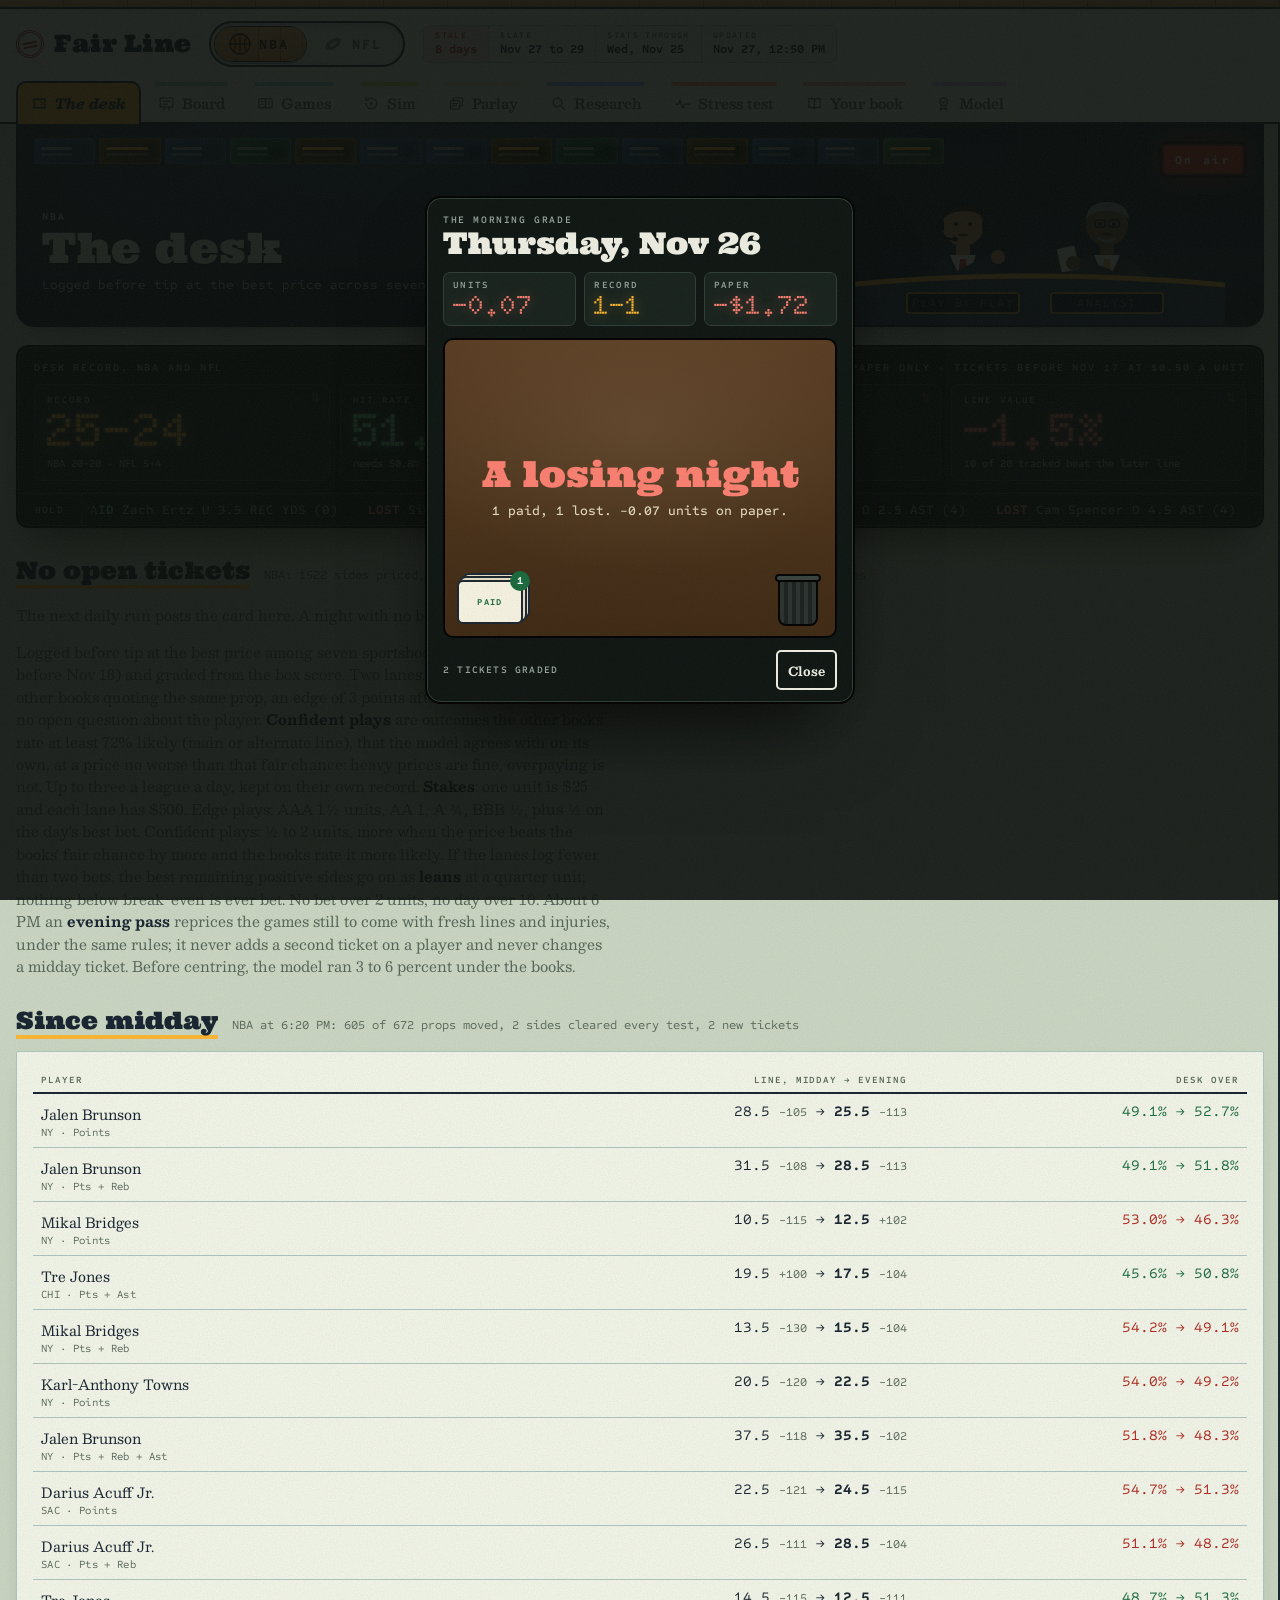
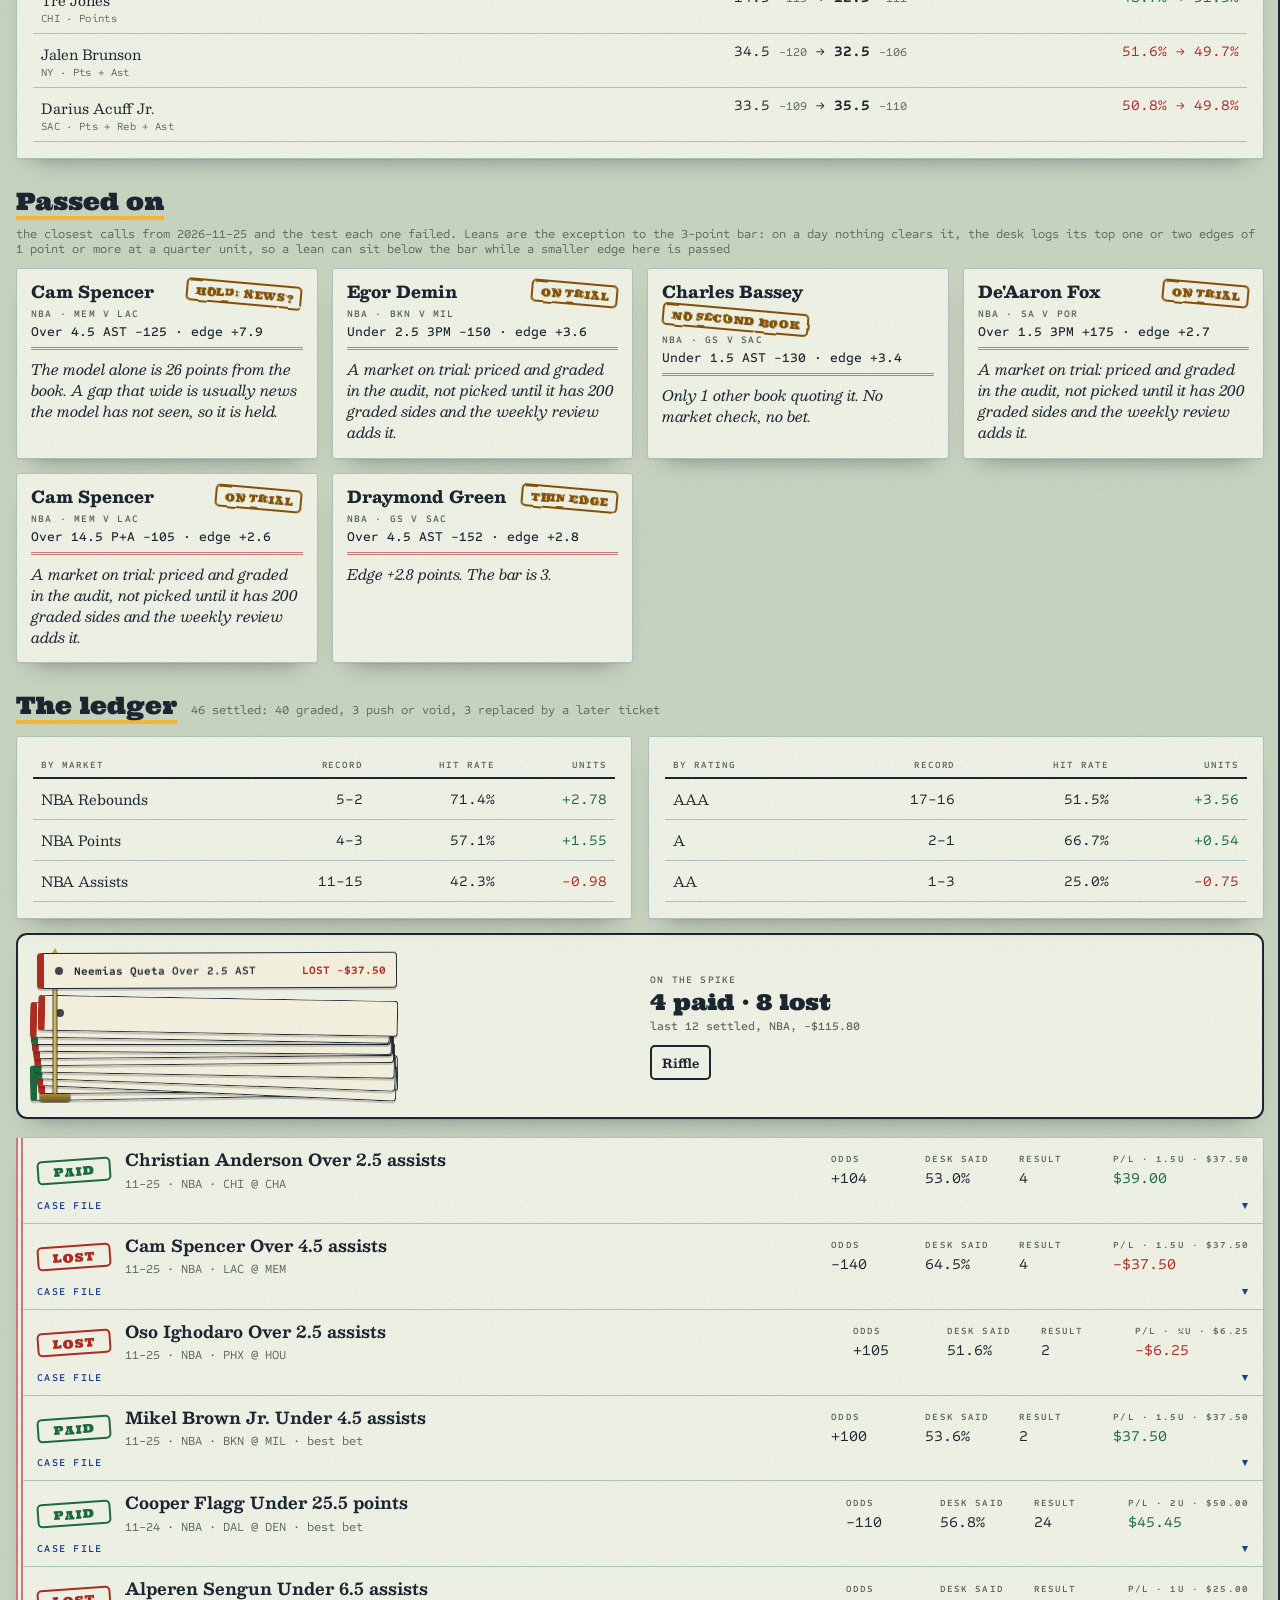
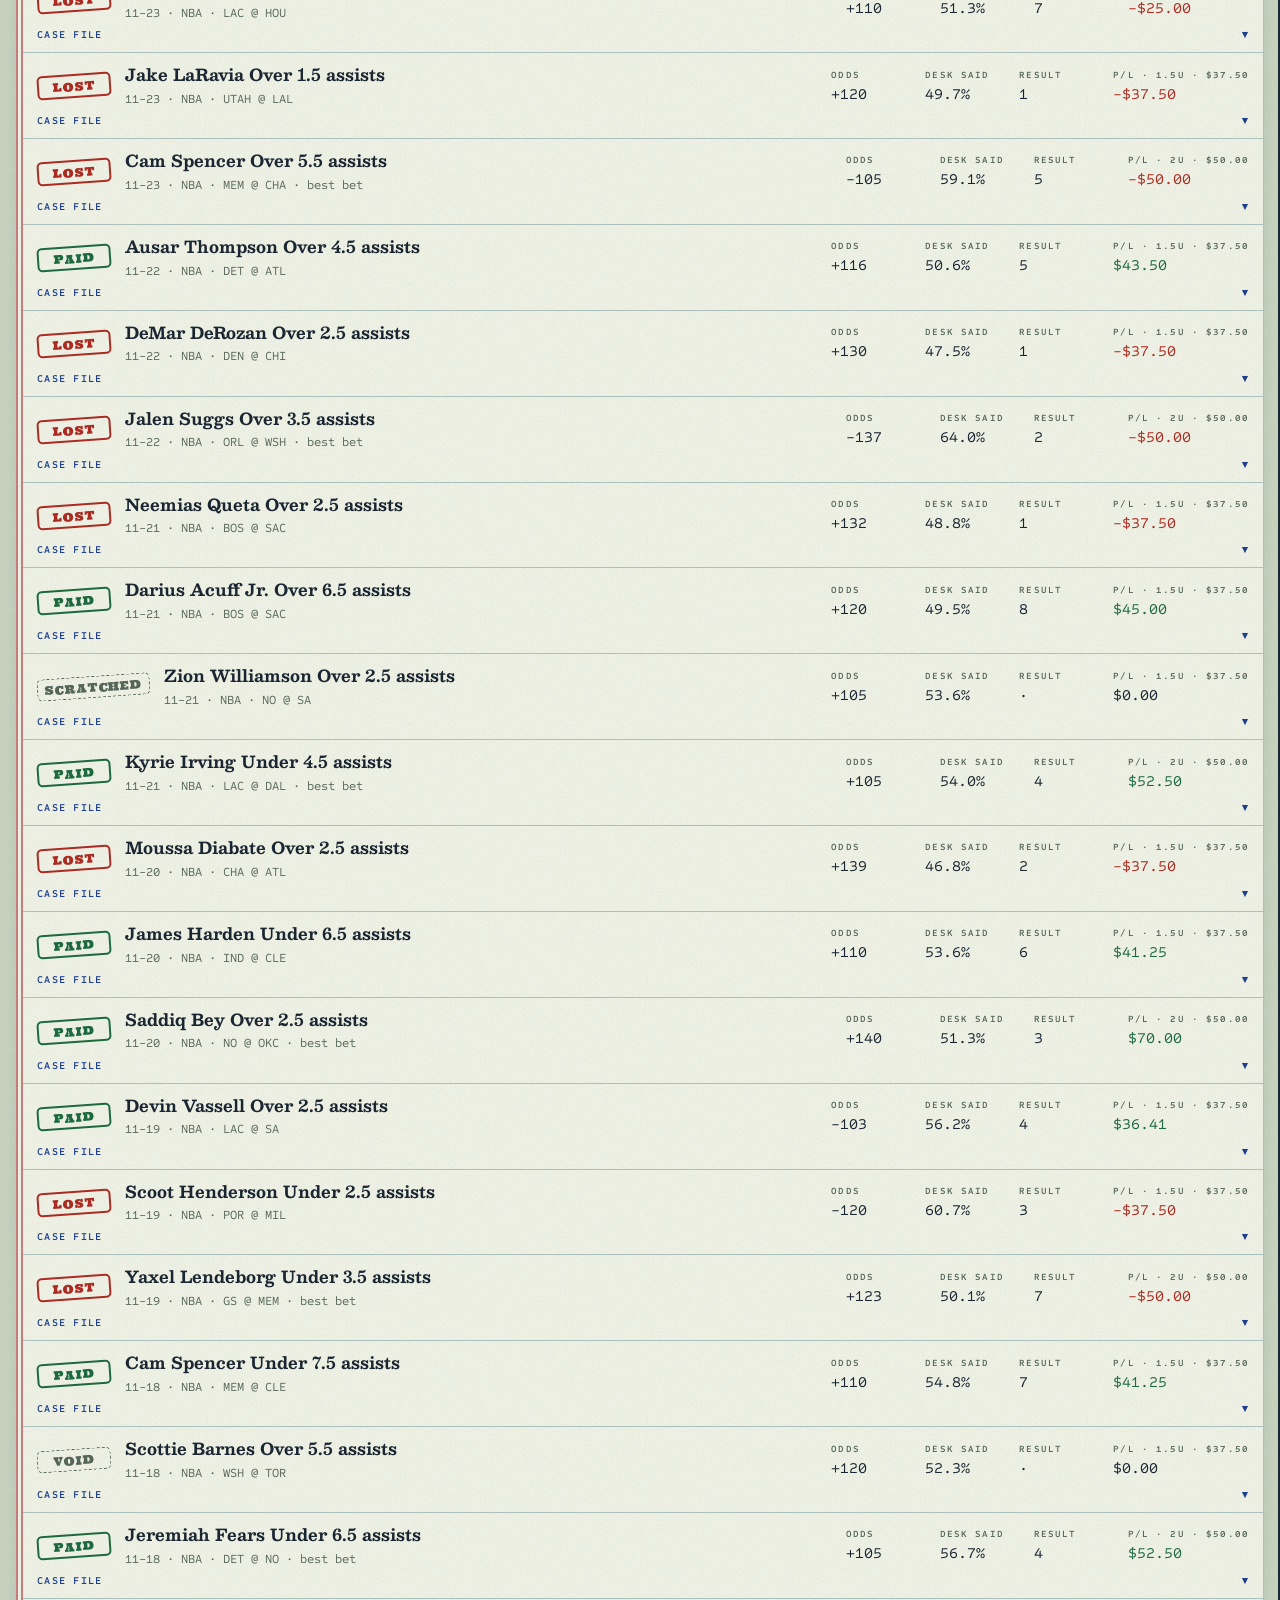
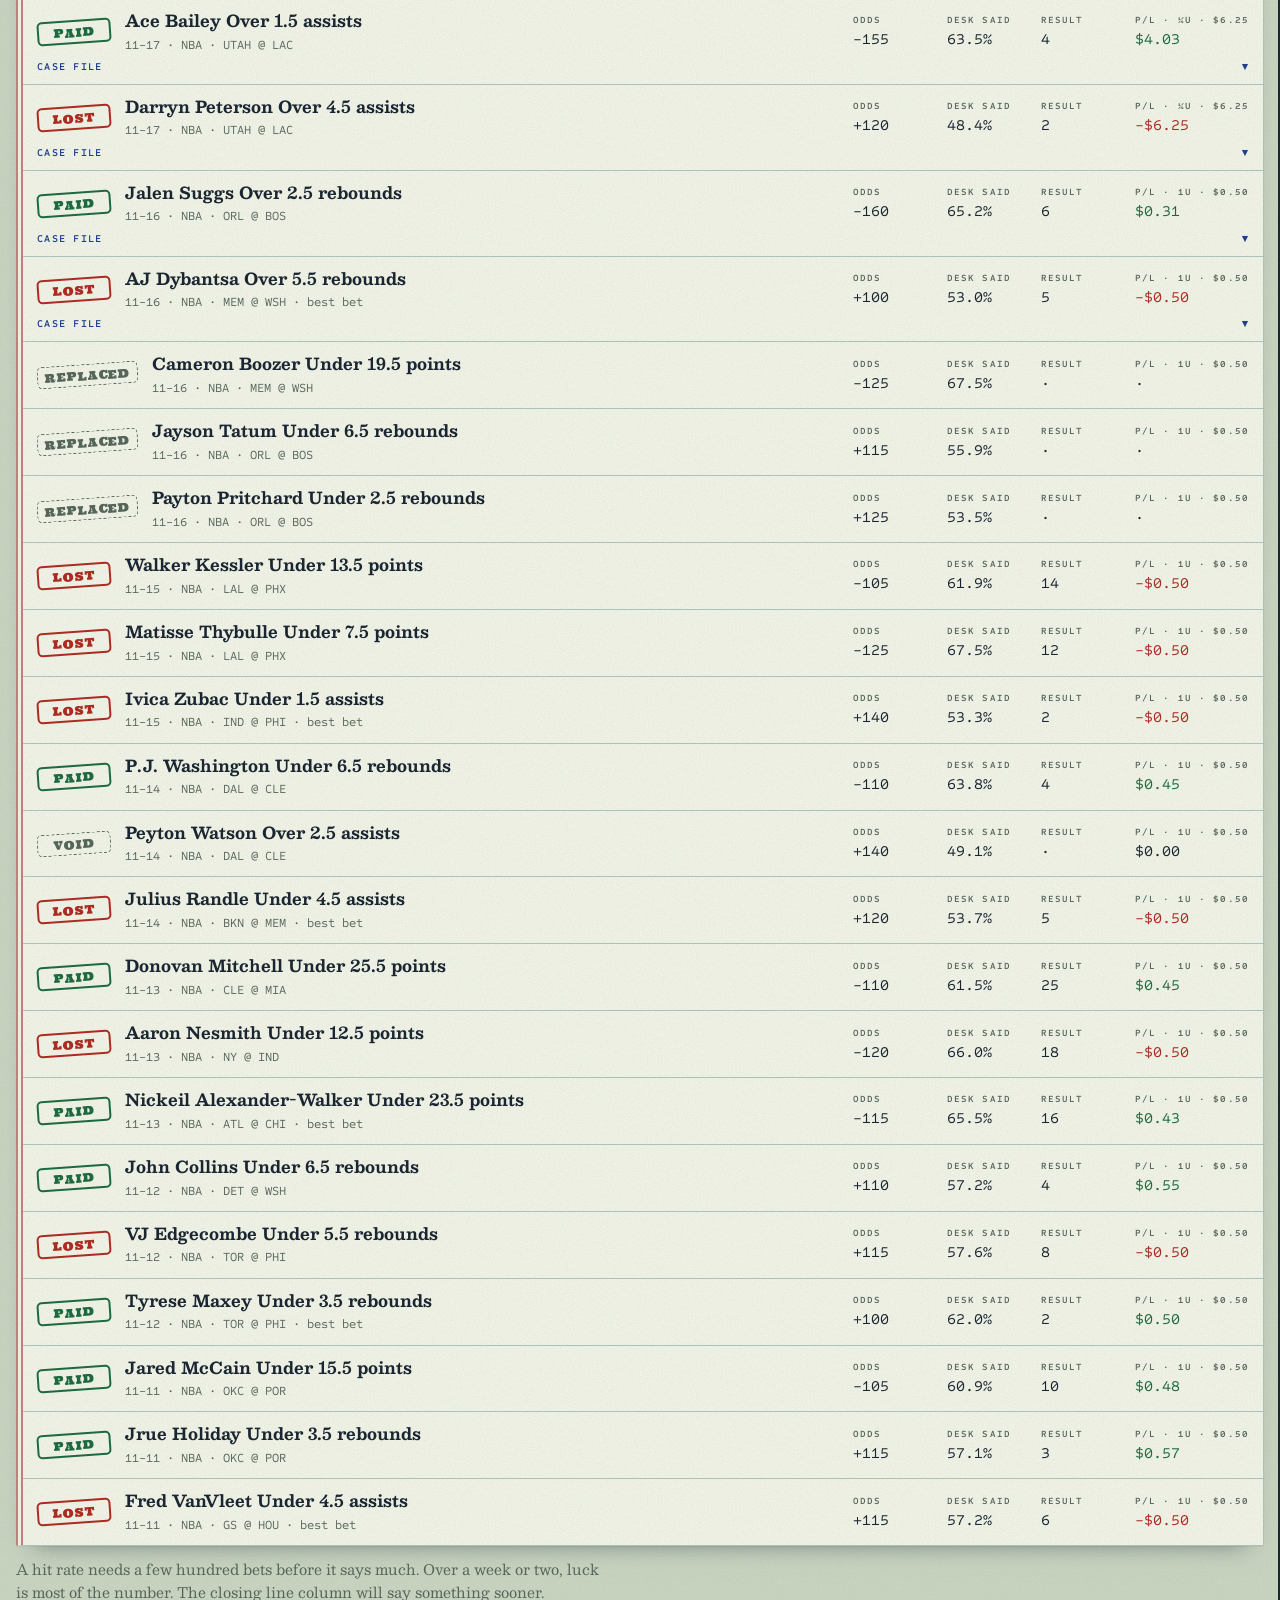
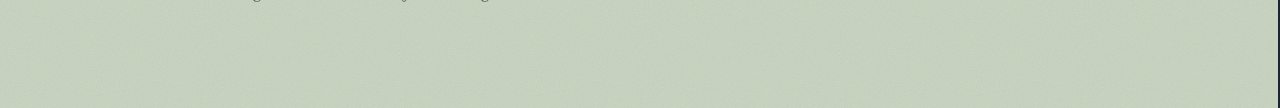
==== docs/index.html @ af2e98d0 "day 2026-11-27T12:50Z" ====
<!doctype html><html lang="en"><head><meta charset="utf-8"><meta name="viewport" content="width=device-width, initial-scale=1, viewport-fit=cover">
<title>Fair Line</title>
<meta name="claude:viewport-fit-sides" content="cover">
<link rel="preconnect" href="https://fonts.googleapis.com">
<link href="https://fonts.googleapis.com/css2?family=Besley:ital,wght@0,400..900;1,400..900&family=Caveat:wght@600..700&family=Oswald:wght@500..700&family=Press+Start+2P&family=Doto:wght@500..900&family=Sometype+Mono:ital,wght@0,400..700;1,400..700&family=Ultra&family=Big+Shoulders+Display:wght@700;800&family=Barlow+Condensed:wght@500;600;700&display=swap" rel="stylesheet">
<meta name="description" content="NBA and NFL player props priced from ten thousand simulated games, with a paper-bet desk that keeps score.">
<meta property="og:type" content="website"><meta property="og:site_name" content="Fair Line"><meta property="og:title" content="Fair Line">
<meta property="og:description" content="NBA and NFL player props priced from ten thousand simulated games, with a paper-bet desk that keeps score."><meta property="og:url" content="https://manddomundo.github.io/Props-app/">
<meta property="og:image" content="https://manddomundo.github.io/Props-app/og.png"><meta property="og:image:width" content="1200"><meta property="og:image:height" content="630">
<meta property="og:image:alt" content="Fair Line: NBA and NFL player props, with a tote board showing a fair line, the desk's chance and the edge">
<meta name="twitter:card" content="summary_large_image"><meta name="twitter:title" content="Fair Line"><meta name="twitter:description" content="NBA and NFL player props priced from ten thousand simulated games, with a paper-bet desk that keeps score."><meta name="twitter:image" content="https://manddomundo.github.io/Props-app/og.png">
<meta name="apple-mobile-web-app-capable" content="yes"><meta name="mobile-web-app-capable" content="yes"><meta name="apple-mobile-web-app-title" content="Fair Line">
<meta name="apple-mobile-web-app-status-bar-style" content="default"><meta name="theme-color" content="#f5f7ea" media="(prefers-color-scheme: light)"><meta name="theme-color" content="#22302a" media="(prefers-color-scheme: dark)">
<link rel="manifest" href="manifest.webmanifest"><link rel="apple-touch-icon" href="icon-180.png"><link rel="icon" type="image/png" href="icon-192.png">
<style>:root{color-scheme:light;padding-top:env(safe-area-inset-top,0px);padding-bottom:env(safe-area-inset-bottom,0px)}body{margin:0;font:14px system-ui,sans-serif}img{max-width:100%}[hidden]{display:none!important}</style>
<script>if('serviceWorker' in navigator&&location.protocol==='https:'&&/github\.io$/.test(location.hostname))addEventListener('load',()=>navigator.serviceWorker.register('sw.js').catch(()=>{}));</script>
</head><body>

<style>
/* Design plan: a bookmaker's back office. Ledger paper by day, chalkboard by night, and one object that never changes:
   the tote board, amber dot matrix on black. Fat-face wood type for the shouts, a Clarendon for the reading, typewriter
   for the figures. Motion is paper and rubber: stamps land, tickets get dealt and torn, the board flips. Nothing else moves. */
:root{
  --desk:#cdd8c4; --paper:#e6eddb; --panel:#f5f7ea; --ink:#17222f; --mute:#566559; --rule:#b1c6c2; --margin:#cf7d7d;
  --accent:#1c3d8f; --accent-soft:#dbe3f1;
  --good:#1a6a3d; --good-soft:#d9ead6; --warn:#855000; --warn-soft:#f1e5c4; --bad:#b0281f; --bad-soft:#f3dad3; --under:#a5b5aa;
  /* the tote board is the same object in both themes */
  --tote:#0e1411; --tote-2:#18211c; --tote-rule:#2f3d34; --led:#ffb833; --led-dim:#6b5220; --led-good:#86e39a; --led-bad:#ff8072; --led-mute:#9aa79d;
  --display:"Ultra","Rockwell Extra Bold","Rockwell",Georgia,serif;
  --text:"Besley","Rockwell",Georgia,serif;
  --mono:"Sometype Mono","Courier New",Courier,monospace;
  --dot:"Doto","Sometype Mono","Courier New",monospace;
  --ease:cubic-bezier(.2,.8,.2,1); --thunk:cubic-bezier(.2,1.5,.4,1);
  --t1:140ms; --t2:260ms; --t3:460ms; --spring:cubic-bezier(.3,1.45,.45,1);
  --cond:"Oswald","Arial Narrow","Roboto Condensed",sans-serif; --hand:"Caveat","Bradley Hand","Segoe Print",cursive;
  --tab-ink:#17222f; --c-desk:#ffb833; --c-board:#9ad3ae; --c-research:#8fb8ff; --c-stress:#ff9d5c; --c-book:#f3a6a6; --c-model:#cdb8f5; --c-games:#7fd6d0;
  --wood:#e7ad68; --wood-2:#cf8f47; --wood-ink:#2a1608; --turf:#23733f; --turf-2:#1a5c31; --turf-ink:#f6f7e9; --ball:#f28a2a; --seam:#8a3e0a; --pig:#8d4d24;
  --chalk:#f2f1e6; --slate:#1f2e27; --frame:#8a5a2e; --frame-2:#a8713c; --blue:#1f4f8f; --bench:#22252a; --hazard:#f5b800;
  --note:#fbf6e4; --note-ink:#1c2f6b; --note-hole:#2b303a; --note-red:#e58b8b; --note-rule:#b9cdea; --pencil:#f2c230;
  --cert:#f3ead2; --cert-ink:#3b2a14; --cert-line:#7a5c2e; --seal:#a3261d; --seal-2:#7c1c15; --awn:#b3261e; --awn-2:#f4ecd8;
  --grain:url("data:image/svg+xml;utf8,<svg xmlns='http://www.w3.org/2000/svg' width='220' height='220'><filter id='n'><feTurbulence type='fractalNoise' baseFrequency='.85' numOctaves='2' stitchTiles='stitch'/><feColorMatrix values='0 0 0 0 .1  0 0 0 0 .15  0 0 0 0 .12  0 0 0 .11 0'/></filter><rect width='100%25' height='100%25' filter='url(%23n)'/></svg>");
  --lift:0 1px 0 rgba(23,34,47,.05),0 14px 24px -18px rgba(23,34,47,.6);
  --lift-2:0 2px 0 rgba(23,34,47,.06),0 26px 34px -20px rgba(23,34,47,.7);
}
@media (prefers-color-scheme: dark){:root:not([data-theme="light"]){
  --desk:#141d19; --paper:#1b2722; --panel:#22302a; --ink:#eef0e3; --mute:#a3b1a6; --rule:#3c4e46; --margin:#8c5b5b;
  --accent:#f0d57a; --accent-soft:#38381f;
  --good:#93dba9; --good-soft:#1e3829; --warn:#f3b866; --warn-soft:#3b2e14; --bad:#ff9d92; --bad-soft:#3f2320; --under:#56685f;
  --grain:url("data:image/svg+xml;utf8,<svg xmlns='http://www.w3.org/2000/svg' width='220' height='220'><filter id='n'><feTurbulence type='fractalNoise' baseFrequency='.6' numOctaves='2' stitchTiles='stitch'/><feColorMatrix values='0 0 0 0 1  0 0 0 0 1  0 0 0 0 .95  0 0 0 .07 0'/></filter><rect width='100%25' height='100%25' filter='url(%23n)'/></svg>");
  --lift:0 14px 24px -18px rgba(0,0,0,.9); --lift-2:0 26px 34px -20px rgba(0,0,0,.95); color-scheme:dark}}
:root[data-theme="dark"]{
  --desk:#141d19; --paper:#1b2722; --panel:#22302a; --ink:#eef0e3; --mute:#a3b1a6; --rule:#3c4e46; --margin:#8c5b5b;
  --accent:#f0d57a; --accent-soft:#38381f;
  --good:#93dba9; --good-soft:#1e3829; --warn:#f3b866; --warn-soft:#3b2e14; --bad:#ff9d92; --bad-soft:#3f2320; --under:#56685f;
  --grain:url("data:image/svg+xml;utf8,<svg xmlns='http://www.w3.org/2000/svg' width='220' height='220'><filter id='n'><feTurbulence type='fractalNoise' baseFrequency='.6' numOctaves='2' stitchTiles='stitch'/><feColorMatrix values='0 0 0 0 1  0 0 0 0 1  0 0 0 0 .95  0 0 0 .07 0'/></filter><rect width='100%25' height='100%25' filter='url(%23n)'/></svg>");
  --lift:0 14px 24px -18px rgba(0,0,0,.9); --lift-2:0 26px 34px -20px rgba(0,0,0,.95); color-scheme:dark}
*{box-sizing:border-box}
body{position:relative;margin:0;background:var(--desk);color:var(--ink);font:400 15px/1.55 var(--text);-webkit-text-size-adjust:100%}
body::before{content:"";position:fixed;inset:0 0 auto;height:env(safe-area-inset-top,0px);z-index:40;background:var(--panel)}
body::after{content:"";position:absolute;inset:0;pointer-events:none;z-index:90;background-image:var(--grain)}
button,input,select{font:inherit;color:inherit}
button{cursor:pointer}
:focus-visible{outline:2px solid var(--accent);outline-offset:2px}
.num{font-family:var(--mono);font-variant-numeric:tabular-nums}
.lbl{font:600 10px/1.3 var(--mono);letter-spacing:.12em;text-transform:uppercase;color:var(--mute)}
.gut{padding-left:max(16px,env(safe-area-inset-left,0px));padding-right:max(16px,calc(env(safe-area-inset-right,0px) + 16px))}

/* letterhead */
.top{position:sticky;top:env(safe-area-inset-top,0px);z-index:20;background:var(--panel);border-bottom:2px solid var(--ink)}
.top-in{display:flex;flex-wrap:wrap;align-items:center;gap:8px 18px;padding-block:12px 0;max-width:1500px;margin:0 auto}
.brand{font:400 24px/1 var(--display);letter-spacing:.01em;display:flex;align-items:center;gap:10px}
.brand i{display:inline-block;width:28px;height:28px;border:3px double var(--bad);border-radius:50%;position:relative;transform:rotate(-12deg);flex:0 0 auto}
.brand i::after{content:"";position:absolute;left:4px;right:4px;top:9px;height:2px;background:var(--bad);box-shadow:0 4px 0 var(--bad)}
.stamp{font:12.5px var(--mono);color:var(--mute)}
/* index-card tabs */
@media(min-width:1180px){body.memo-open main{margin-right:500px;max-width:none}}
h1.pg{font:400 31px/1.1 var(--display);letter-spacing:.005em;margin:2px 0 10px;padding-bottom:8px;border-bottom:3px double var(--ink);display:inline-block;text-wrap:balance}
.hd{display:flex;align-items:baseline;gap:6px 14px;flex-wrap:wrap;margin:30px 0 12px}
.hd h2{font:400 24px/1.1 var(--display);margin:0;text-wrap:balance}
.hd span{font:12.5px var(--mono);color:var(--mute)}
.prose{max-width:66ch;color:var(--mute);font-size:14.5px}.prose b{color:var(--ink);font-weight:700}
.prose li{margin-bottom:5px}
.strip{display:flex;flex-wrap:wrap;gap:4px 22px;font:13.5px var(--mono);color:var(--mute);margin:0 0 12px}
.strip b{color:var(--ink);font-weight:700}
.filters{display:flex;flex-wrap:wrap;gap:8px;margin-bottom:12px}
.filters select,.fld select{background:var(--panel);border:2px solid var(--ink);border-radius:5px;padding:8px 10px;min-height:40px;font:500 14px var(--text)}
.filters input,.fld input{background:transparent;border:0;border-bottom:2px solid var(--ink);border-radius:0;padding:8px 4px;min-height:40px;font-family:var(--mono);font-size:16px}
.filters input{flex:1 1 150px;min-width:0}
.filters input::placeholder,.fld input::placeholder{color:var(--mute);font-style:italic}
.filters select{flex:0 1 auto;max-width:100%}

/* ---------- the tote board ---------- */
.tote{background:var(--tote);color:var(--led);border-radius:12px;border:2px solid #000;box-shadow:inset 0 0 0 1px var(--tote-rule),var(--lift-2);padding:14px 16px 0;position:relative;overflow:hidden}
.tote::before{content:"";position:absolute;inset:0;background:repeating-linear-gradient(0deg,rgba(255,255,255,.028) 0 1px,transparent 1px 3px);pointer-events:none}
.tote-h{display:flex;justify-content:space-between;gap:4px 12px;flex-wrap:wrap;font:600 10.5px var(--mono);letter-spacing:.18em;text-transform:uppercase;color:var(--led-mute)}
.tote-g{display:grid;grid-template-columns:repeat(4,minmax(0,1fr));gap:10px;margin:10px 0 12px}
@media(max-width:820px){.tote-g{grid-template-columns:repeat(2,minmax(0,1fr))}}
.tc{background:var(--tote-2);border:1px solid var(--tote-rule);border-radius:7px;padding:9px 12px 8px;text-align:left;color:inherit;min-width:0;position:relative;transition:border-color var(--t1),transform var(--t1)}
.tc small{display:block;font:600 9.5px var(--mono);letter-spacing:.14em;text-transform:uppercase;color:var(--led-mute)}
.tc b{display:block;font:800 clamp(27px,4.4vw,46px)/1.05 var(--dot);letter-spacing:.02em;white-space:nowrap;text-shadow:0 0 14px rgba(255,184,51,.38);perspective:300px}
.tc b.gd{color:var(--led-good);text-shadow:0 0 14px rgba(134,227,154,.32)} .tc b.bd{color:var(--led-bad);text-shadow:0 0 14px rgba(255,128,114,.32)}
.tc em{display:-webkit-box;-webkit-box-orient:vertical;-webkit-line-clamp:2;font:500 11px/1.3 var(--mono);font-style:normal;color:var(--led-mute);margin-top:3px;overflow:hidden}
.tc::after{content:"\21C5";position:absolute;top:6px;right:9px;font:12px var(--mono);color:var(--led-dim)}
 .tc:active{transform:translateY(1px)}
.tc:focus-visible{outline-color:var(--led)}
.fc{display:inline-block;transform-origin:50% 55%}
.fc.go{animation:flap .12s var(--ease) both}
@keyframes flap{from{transform:rotateX(88deg);opacity:.2}to{transform:none;opacity:1}}
.tape{border-top:1px solid var(--tote-rule);margin:0 -16px;display:flex;align-items:stretch;font:500 13px var(--mono);color:var(--led-mute);position:relative}
.tape-b{flex:0 0 auto;border:0;border-right:1px solid var(--tote-rule);background:transparent;color:var(--led-mute);padding:8px 12px;font:600 10px var(--mono);letter-spacing:.12em;text-transform:uppercase;min-width:64px}

.tape-w{overflow:hidden;flex:1 1 auto;min-width:0;-webkit-mask-image:linear-gradient(90deg,transparent,#000 24px,#000 calc(100% - 24px),transparent);mask-image:linear-gradient(90deg,transparent,#000 24px,#000 calc(100% - 24px),transparent)}
.tape-r{display:inline-flex;white-space:nowrap;animation:tape 70s linear infinite}
.tape-s{display:inline-flex;gap:30px;padding:8px 30px 8px 0}
.tape.paused .tape-r{animation-play-state:paused}
.tape-r b{color:var(--led);font-weight:700} .tape-r .w{color:var(--led-good)} .tape-r .l{color:var(--led-bad)}
@keyframes tape{to{transform:translateX(-50%)}}

/* ---------- tickets ---------- */
.cards{display:grid;gap:18px;grid-template-columns:repeat(auto-fit,minmax(min(100%,560px),1fr));align-items:start}
.tk{position:relative;background:var(--panel);border:2px solid var(--ink);border-radius:11px;box-shadow:var(--lift);transition:transform var(--t2) var(--ease),box-shadow var(--t2)}

.tk.in{animation:deal var(--t3) var(--ease) backwards,jolt .2s ease-in-out calc(var(--i,0)*110ms + 470ms)}
.tk.in{animation-delay:calc(var(--i,0)*110ms),calc(var(--i,0)*110ms + 470ms)}
@keyframes deal{from{transform:translateY(22px) rotate(-1.6deg);opacity:.25}to{transform:none;opacity:1}}
@keyframes jolt{50%{transform:translateY(2px) rotate(.25deg)}}
.tk-main{display:grid;grid-template-columns:minmax(0,1fr) 150px;width:100%;text-align:left;background:transparent;border:0;padding:0;border-radius:9px}
.tk-body{padding:14px 16px 13px;min-width:0;display:block}
.tk-eye{display:block}.tk-eye b{color:var(--bad);font-weight:700}
.tk-title{display:block;font:800 21px/1.16 var(--text);margin:4px 0 5px;text-wrap:balance}
.tk-title em{font-style:italic;font-weight:600;color:var(--accent)}
.tk-head{display:block;font:italic 500 15px/1.42 var(--text);color:var(--mute);margin:0 0 11px;max-width:60ch}
.tk-cells{display:flex;flex-wrap:wrap;gap:7px 20px}
.cell small,.kv small{display:block;font:600 9.5px var(--mono);letter-spacing:.12em;text-transform:uppercase;color:var(--mute)}
.cell span{font:400 15.5px var(--mono);font-variant-numeric:tabular-nums}
.tk-stub{position:relative;padding:13px 12px 10px 14px;display:flex;flex-direction:column;align-items:center;gap:9px;justify-content:space-between;border-left:2px dashed var(--ink);transition:transform var(--t2) var(--ease)}
.tk-stub::before,.tk-stub::after{content:"";position:absolute;left:-9px;width:16px;height:16px;border-radius:50%;background:var(--desk);border:2px solid var(--ink)}
.tk-stub::before{top:-10px;clip-path:inset(50% -2px -2px -2px)} .tk-stub::after{bottom:-10px;clip-path:inset(-2px -2px 50% -2px)}
.tk.open .tk-stub{transform:translateX(4px) rotate(1.3deg)}
.odds{font:800 31px/1 var(--dot);background:var(--tote);color:var(--led);border-radius:6px;padding:8px 8px 5px;min-width:104px;text-align:center;border:1px solid #000;text-shadow:0 0 12px rgba(255,184,51,.38);letter-spacing:.02em}
.bar{display:block;height:20px;width:100%;opacity:.85;background:repeating-linear-gradient(90deg,var(--ink) 0 2px,transparent 2px 3px,var(--ink) 3px 4px,transparent 4px 7px,var(--ink) 7px 10px,transparent 10px 12px,var(--ink) 12px 13px,transparent 13px 15px)}
.serial{font:500 10px var(--mono);letter-spacing:.08em;color:var(--mute)}
.tk-more{grid-column:1/-1;display:flex;justify-content:space-between;align-items:center;gap:8px;padding:8px 16px;border-top:1.5px solid var(--rule);font:600 10.5px var(--mono);letter-spacing:.12em;text-transform:uppercase;color:var(--accent)}
.tk-more i{display:inline-block;font-style:normal;transition:transform var(--t2) var(--ease)} .tk.open .tk-more i,.srow.open .tk-more i{transform:rotate(180deg)}
@media(max-width:600px){.tk-main{grid-template-columns:minmax(0,1fr)}
  .tk-stub{flex-direction:row;flex-wrap:wrap;border-left:0;border-top:2px dashed var(--ink);justify-content:flex-start;gap:10px 14px;padding:12px 16px}
  .tk-stub::before{left:-10px;top:-9px;clip-path:inset(-2px -2px -2px 50%)} .tk-stub::after{left:auto;right:-10px;top:-9px;bottom:auto;clip-path:inset(-2px 50% -2px -2px)}
  .tk-stub .bar{flex:1 1 90px;width:auto}.tk.open .tk-stub{transform:translateY(3px) rotate(.5deg)}}
/* the case file under a ticket */
.tk-file{display:grid;grid-template-rows:0fr;transition:grid-template-rows var(--t3) var(--ease)}
.open>.tk-file{grid-template-rows:1fr}
.tk-file>div{overflow:hidden;min-height:0}
.file{padding:16px 16px 18px;border-top:2px dashed var(--rule);display:grid;gap:20px;opacity:0;transform:translateY(-10px);transition:opacity var(--t2) ease-out,transform var(--t2) var(--ease)}
.open>.tk-file .file{opacity:1;transform:none;transition-delay:90ms}
.file-g{display:grid;grid-template-columns:repeat(auto-fit,minmax(min(100%,260px),1fr));gap:18px 26px}
.fig.wide{grid-column:1/-1}
.fig{margin:0;min-width:0}.fig .lbl{margin:0 0 6px;display:block}
dl.case{margin:0;display:grid;gap:11px}
dl.case div{display:grid;grid-template-columns:84px minmax(0,1fr);gap:12px}
dl.case dt{font:800 10.5px/1.7 var(--text);letter-spacing:.12em;text-transform:uppercase;color:var(--bad);padding-top:2px}
dl.case dd{margin:0;max-width:70ch}
@media(max-width:560px){dl.case div{grid-template-columns:minmax(0,1fr);gap:1px}}
.flags,.risks{margin:0;padding:0;list-style:none;display:grid;gap:5px;font:italic 400 14.5px/1.45 var(--text)}
.flags li,.risks li{padding-left:18px;position:relative;max-width:70ch}.flags li::before,.risks li::before{content:"\2020";position:absolute;left:2px;top:0;color:var(--bad);font-style:normal}
.clv{border:2px solid var(--ink);border-radius:7px;padding:11px 13px;background:var(--paper);display:grid;gap:5px;max-width:74ch}
.clv b{font-weight:800}
/* v3.51 the retest: an open ticket put through the pick test again at the latest prices. A strip on the ticket, a block in the case file. */
.tk-rt{display:flex;align-items:baseline;gap:8px;flex-wrap:wrap;margin-top:11px;padding:7px 10px;border-radius:6px;border:1.5px solid var(--rule);font:600 14px/1.3 var(--fx-ui);color:var(--ink)}
.tk-rt small{font:700 11px var(--fx-ui);letter-spacing:.12em;text-transform:uppercase;color:var(--mute);white-space:nowrap}
.tk-rt.ok{border-color:var(--good);background:var(--good-soft)}.tk-rt.no{border-color:var(--bad);background:var(--bad-soft)}.tk-rt.na{border-style:dashed}
.clv.rt.no{border-color:var(--bad)}.clv.rt.ok{border-color:var(--good)}
/* dot plots and bars inside the file: marks start on the reference line and travel to their value when the file opens */
svg{display:block;width:100%;height:auto}
svg text{font:12px var(--mono);fill:var(--mute)}
svg .rn{fill:var(--ink)} svg .vv{fill:var(--ink);font-weight:700}
.dotg{transition:transform .55s var(--ease) calc(var(--j,0)*60ms + 160ms),opacity .3s ease-out calc(var(--j,0)*60ms + 160ms)}
:not(.open)>.tk-file .dotg{transform:translateX(var(--dx,0px));opacity:.25}
.lb{transform-box:fill-box;transform-origin:50% 100%;transition:transform .42s var(--ease) calc(var(--j,0)*28ms + 160ms)}
:not(.open)>.tk-file .lb{transform:scaleY(.04)}
.lab{paint-order:stroke;stroke:var(--panel);stroke-width:3px}

/* ---------- stamps ---------- */
.seal{display:inline-block;font:400 30px/1 var(--display);padding:9px 12px 6px;border:4px double currentColor;border-radius:9px;transform:rotate(-7deg);letter-spacing:.05em;opacity:.92;filter:url(#rough)}
.seal.sm{font-size:22px;padding:7px 10px 4px;border-width:3px}
.g .seal,.seal.g{color:var(--good)} .w .seal,.seal.w{color:var(--warn)} .b .seal,.seal.b{color:var(--bad)}
.w .seal{font-size:23px}
@keyframes thunk{from{transform:rotate(-17deg) scale(2.3);opacity:0}55%{transform:rotate(-5deg) scale(.9);opacity:1}to{transform:rotate(-7deg) scale(1);opacity:.92}}
.seal.thunk{animation:thunk .26s var(--thunk)}
.tk.in .seal{animation:thunk .28s var(--thunk) backwards;animation-delay:calc(var(--i,0)*110ms + 400ms)}
.rate{display:inline-block;min-width:44px;text-align:center;padding:2px 6px 1px;border-radius:3px;font:800 12.5px var(--text);border:1.5px solid currentColor;transform:rotate(-3deg);letter-spacing:.06em}
.rate.g{color:var(--good)} .rate.w{color:var(--warn)} .rate.b{color:var(--bad)} .rate.n{color:var(--mute);border-style:dashed;font-weight:500;transform:none}
.rs{display:inline-block;font:400 12px/1 var(--display);letter-spacing:.07em;padding:5px 7px 3px;border:2.5px double currentColor;border-radius:5px;transform:rotate(-4deg);min-width:74px;text-align:center}
.rs.g{color:var(--good)} .rs.b{color:var(--bad)} .rs.n{color:var(--mute);border-style:dashed;border-width:1.5px}
.pos{color:var(--good)} .neg{color:var(--bad)} .mut{color:var(--mute)}

/* ---------- passed on ---------- */
.passes{display:grid;gap:14px;grid-template-columns:repeat(auto-fill,minmax(min(100%,300px),1fr))}
.pass{position:relative;background:var(--panel);border:1px solid var(--rule);border-radius:3px;padding:13px 14px 14px;box-shadow:var(--lift);display:grid;gap:3px;align-content:start;transition:transform var(--t2) var(--ease),box-shadow var(--t2)}

.pass.in{animation:deal var(--t3) var(--ease) backwards;animation-delay:calc(var(--i,0)*45ms + 180ms)}
.ph{display:flex;justify-content:space-between;align-items:flex-start;gap:6px 10px;flex-wrap:wrap}
.pass b{font:800 16.5px/1.2 var(--text);min-width:0}
.pass .pl{font:500 13.5px var(--mono);padding-bottom:7px;border-bottom:3px double var(--margin)}
.pass p{margin:6px 0 0;font:italic 400 14.5px/1.45 var(--text)}
.pstamp{flex:0 0 auto;font:400 11px/1 var(--display);color:var(--warn);border:2.5px double currentColor;padding:5px 7px 3px;border-radius:5px;transform:rotate(5deg);letter-spacing:.06em;filter:url(#rough)}

/* ---------- ledger sheets ---------- */
.ledger{background:var(--panel);border:1px solid var(--rule);border-left:7px double var(--margin);border-radius:2px;overflow:hidden;box-shadow:var(--lift)}
.row{display:flex;flex-wrap:wrap;align-items:center;gap:6px 14px;padding:11px 14px;border:0;border-bottom:1px solid var(--rule);width:100%;text-align:left;background:transparent;transition:background var(--t1)}
.row:last-child{border-bottom:0}
.row.sel{background:var(--accent-soft)}
.row.in{animation:slip var(--t2) var(--ease) backwards;animation-delay:calc(var(--i,0)*16ms)}
@keyframes slip{from{transform:translateX(-12px);opacity:.2}to{transform:none;opacity:1}}
.who{flex:1 1 210px;min-width:0}
.who b{font:700 16.5px/1.25 var(--text);display:block;overflow:hidden;text-overflow:ellipsis;white-space:nowrap}
.who span{font:12.5px var(--mono);color:var(--mute)}
.cells{display:grid;grid-template-columns:repeat(6,80px);gap:4px 10px;flex:0 0 auto}
.cells.c4{grid-template-columns:repeat(4,84px)}
@media(max-width:760px){.cells,.cells.c4{grid-template-columns:repeat(3,1fr);flex:1 1 100%}}
.more{display:block;width:100%;padding:12px;border:0;background:transparent;color:var(--accent);font:italic 700 15px var(--text)}
.hint{border-left:3px solid var(--accent);padding:4px 0 4px 14px;margin:0 0 14px;color:var(--accent);font:italic 500 16px/1.45 var(--text);max-width:62ch}
.srow{border-bottom:1px solid var(--rule)} .srow:last-child{border-bottom:0}
.srow .row{border-bottom:0} .srow .row .tk-more{flex:1 1 100%;border-top:0;padding:0}
.srow .file{background:var(--paper)}

/* ---------- memo sheet ---------- */
.memo{position:fixed;z-index:30;top:0;right:0;bottom:0;width:min(100%,500px);background:var(--panel);border-left:2px solid var(--ink);overflow-y:auto;box-shadow:-18px 0 36px -10px rgba(0,0,0,.4);
  padding-top:env(safe-area-inset-top,0px);transform:translateX(104%);visibility:hidden;transition:transform .24s cubic-bezier(.32,.72,0,1),visibility 0s .24s}
body.memo-open .memo{transform:none;visibility:visible;transition:transform .34s var(--ease),visibility 0s}
.memo-h{position:sticky;top:0;background:var(--panel);z-index:2;padding:14px 16px 10px;border-bottom:3px double var(--ink)}
.memo-h .x{float:right;border:2px solid var(--ink);background:transparent;border-radius:5px;padding:6px 12px;font:700 12px var(--mono);letter-spacing:.08em;text-transform:uppercase}
.eyebrow{font:700 10.5px var(--mono);letter-spacing:.2em;text-transform:uppercase;color:var(--bad)}
.memo h2{font:400 28px/1.08 var(--display);margin:4px 0 4px;text-wrap:balance}
.memo-b{padding:14px 16px 44px;display:flex;flex-direction:column;gap:18px}
body.memo-open .memo-b>*{animation:slip var(--t2) var(--ease) backwards}
body.memo-open .memo-b>*:nth-child(2){animation-delay:40ms} body.memo-open .memo-b>*:nth-child(3){animation-delay:80ms} body.memo-open .memo-b>*:nth-child(n+4){animation-delay:120ms}
.memo.still .memo-b>*{animation:none!important}
.chips{display:flex;gap:6px;flex-wrap:wrap}
.chip{border:2px solid var(--ink);background:transparent;border-radius:4px;padding:4px 10px;font:500 13.5px var(--text);transition:background var(--t1),color var(--t1),transform var(--t1)}
.chip:active{transform:scale(.96)}
.chip[aria-pressed="true"]{background:var(--ink);color:var(--panel)}
.sec h3{font:600 10.5px var(--mono);letter-spacing:.14em;text-transform:uppercase;color:var(--mute);margin:0 0 7px;display:flex;justify-content:space-between;align-items:center;gap:8px}
.entry{display:grid;grid-template-columns:1.3fr 1fr 1fr;gap:10px}
@media(max-width:520px){.entry{grid-template-columns:1fr 1fr}.entry .fld:first-child:nth-last-child(3){grid-column:1/-1}}
.fld label{display:block;font:600 9.5px var(--mono);letter-spacing:.12em;text-transform:uppercase;color:var(--mute);margin-bottom:2px}
.fld input,.fld select{width:100%}
.stepper{display:flex;gap:6px}.stepper input{min-width:0}
.stepper button{flex:0 0 40px;border:2px solid var(--ink);background:transparent;border-radius:50%;height:40px;font:700 18px var(--mono);transition:transform var(--t1)}
.stepper button:active{transform:scale(.9)}
.verdict{border:2px solid var(--rule);border-radius:5px;padding:14px;display:grid;gap:12px;background:var(--paper)}
.verdict.g{border-color:var(--good)} .verdict.w{border-color:var(--warn)} .verdict.b{border-color:var(--bad)}
.vtop{display:flex;align-items:center;gap:16px;flex-wrap:wrap}
.vtop div b{font:italic 800 20px/1.15 var(--text);display:block}
.kvs{display:grid;grid-template-columns:repeat(3,1fr);gap:8px 10px}
.kv span{font:400 16px var(--mono);font-variant-numeric:tabular-nums}
.dist{touch-action:pan-y;cursor:ew-resize;user-select:none}
.dist.grow rect{transform-box:fill-box;transform-origin:50% 100%;animation:rise .4s var(--ease) backwards}
@keyframes rise{from{transform:scaleY(.03)}to{transform:none}}
.build{display:grid;gap:3px;font:15px var(--mono)}
.build div{display:flex;justify-content:space-between;gap:10px;border-bottom:1px solid var(--rule);padding:3px 0}
.build div.t{border-bottom:3px double var(--ink);border-top:2px solid var(--ink);font-weight:700;padding:5px 0}
.build span:first-child{font:14px var(--text);color:var(--mute)}
.btn{border:2px solid var(--ink);background:var(--accent);color:var(--panel);border-radius:5px;padding:10px 14px;font:700 13.5px var(--text);box-shadow:3px 3px 0 var(--ink);transition:transform var(--t1),box-shadow var(--t1)}

.btn:active{transform:translate(3px,3px);box-shadow:none}
.btn.ghost{background:transparent;color:var(--ink);box-shadow:none}
.btn.sm{padding:5px 10px;font-size:12.5px}
.logrow{display:flex;gap:10px;align-items:end;flex-wrap:wrap}

/* ---------- sheets, tables ---------- */
.card{background:var(--panel);border:1px solid var(--rule);border-radius:2px;padding:16px;box-shadow:var(--lift)}
.grid2{display:grid;grid-template-columns:repeat(auto-fit,minmax(min(100%,300px),1fr));gap:16px}
.tiles{display:grid;grid-template-columns:repeat(auto-fit,minmax(138px,1fr));gap:10px;margin-bottom:18px}
.tile{background:var(--panel);border:1px solid var(--rule);border-radius:2px;padding:9px 12px 8px;box-shadow:var(--lift)}
.tile small{font:600 9.5px var(--mono);letter-spacing:.12em;text-transform:uppercase;color:var(--mute);display:block}
.tile b{font:700 25px/1.25 var(--mono)}
table{border-collapse:collapse;width:100%;font-size:14px}
th{font:600 9.5px var(--mono);letter-spacing:.1em;text-transform:uppercase;color:var(--mute);text-align:right;padding:6px 8px;border-bottom:2px solid var(--ink);white-space:nowrap}
td{padding:8px 8px;border-bottom:1px solid var(--rule);text-align:right;font:15px var(--mono);font-variant-numeric:tabular-nums;white-space:nowrap}
th:first-child,td:first-child{text-align:left}
td:first-child{font:14px var(--text)}
.scroll{overflow-x:auto}
.sw{appearance:none;-webkit-appearance:none;width:42px;height:24px;border-radius:12px;background:var(--under);position:relative;border:2px solid var(--ink);vertical-align:middle;cursor:pointer;flex:0 0 auto;transition:background var(--t1)}
.sw::after{content:"";position:absolute;top:1.5px;left:2px;width:17px;height:17px;border-radius:50%;background:var(--panel);border:2px solid var(--ink);box-sizing:border-box;transition:transform var(--t1) var(--thunk)}
.sw:checked{background:var(--good)}.sw:checked::after{transform:translateX(17px)}
.banner{background:var(--warn-soft);color:var(--warn);border-left:4px solid var(--warn);border-radius:2px;padding:9px 12px;margin-bottom:12px;display:flex;gap:10px;align-items:center;justify-content:space-between;flex-wrap:wrap;font-size:14px}
.sync{font:12px var(--mono);color:var(--mute);letter-spacing:0;text-transform:none}
/* standing orders: a ranked list, so the numerals mean something */
.orders{list-style:none;margin:12px 0 0;padding:0;display:grid;gap:16px 34px;counter-reset:o;grid-template-columns:repeat(auto-fit,minmax(min(100%,430px),1fr))}
.orders li{display:grid;grid-template-columns:44px minmax(0,1fr);gap:4px 12px;counter-increment:o;max-width:76ch}
.orders li::before{content:counter(o);font:400 30px/1 var(--display);color:var(--bad);grid-row:1/3}
.orders b{font:800 16px/1.3 var(--text)} .orders span{color:var(--mute);font-size:14.5px;grid-column:2}

/* ---------- research room: the same ledger paper, ruled into matchup sheets ---------- */
.rtools{display:flex;gap:6px;overflow-x:auto;padding:2px 2px 8px;margin:0 -2px 6px;scrollbar-width:thin}
.rtools .chip{flex:0 0 auto;white-space:nowrap;padding:7px 12px;font-weight:600}
.rctl{display:flex;flex-wrap:wrap;gap:8px 18px}
.rsheet{margin-top:14px;display:grid;gap:14px}
.rsheet>*{min-width:0}
.two{display:grid;grid-template-columns:repeat(auto-fit,minmax(min(100%,520px),1fr));gap:16px;align-items:start}
.two>*{min-width:0}
.two.w{grid-template-columns:repeat(auto-fit,minmax(min(100%,780px),1fr))}
/* a soft shadow on whichever edge of a sheet still has columns out of view */
.card>.scroll{background:linear-gradient(90deg,var(--panel) 40%,transparent) left/36px 100% no-repeat local,linear-gradient(270deg,var(--panel) 40%,transparent) right/36px 100% no-repeat local,linear-gradient(90deg,color-mix(in srgb,var(--ink) 24%,transparent),transparent) left/12px 100% no-repeat scroll,linear-gradient(270deg,color-mix(in srgb,var(--ink) 24%,transparent),transparent) right/12px 100% no-repeat scroll}
.tote.fx{padding-bottom:2px}
.tote.fx .tc b{font-size:clamp(23px,3vw,36px)}
.tc.st{cursor:default}.tc.st::after{content:none}.tc.st:active{transform:none}
@media(max-width:820px){.tc.w2{grid-column:span 2}}
.rt th{white-space:normal;vertical-align:bottom;max-width:118px;line-height:1.35;padding-inline:5px}
.rt td{padding-inline:5px}
.rt td b{display:block;font-weight:700}
.rt td small{display:block;font:12px/1.5 var(--mono);color:var(--mute)}
.rt td small.in{display:inline}
.rt .pc{text-align:left}
.rt td.pc{font:14px var(--text);white-space:nowrap}
.rt td.tl{min-width:200px}
.rt tr.sub td{font:800 10.5px var(--text);letter-spacing:.12em;text-transform:uppercase;color:var(--bad);text-align:left;padding-top:14px;border-bottom:2px solid var(--ink)}
.rt tr.me td{background:var(--accent-soft)}
.rt th button{all:unset;cursor:pointer;font:inherit;letter-spacing:inherit;text-transform:inherit;color:inherit}
.rt th[aria-sort="ascending"]{color:var(--ink)}
.rt.stick th:first-child,.rt.stick td:first-child{position:sticky;left:0;z-index:1;background:var(--panel)}
.rt.stick tr.me td:first-child{background:var(--accent-soft)}
.rt b.tm{font:700 14px var(--mono);display:inline}
td.trk{min-width:190px;width:36%;padding-block:3px}
.pn{font:700 15px/1.3 var(--text);color:var(--ink)}
button.pn{border:0;background:none;padding:0;text-align:left;color:var(--accent);text-decoration:underline dotted;text-underline-offset:3px}

.stt{font:700 10px var(--mono);letter-spacing:.06em;color:var(--bad);border:1.5px solid currentColor;border-radius:3px;padding:0 4px;margin-left:3px;vertical-align:1px}
.rl{display:inline-block;font:700 11px var(--mono);letter-spacing:.06em;border:1.5px solid var(--ink);border-radius:3px;padding:1px 5px}
.rk{display:inline-block;min-width:24px;text-align:center;font:700 11px/1.5 var(--mono);border-radius:3px;padding:0 3px;border:1.5px solid var(--rule);color:var(--mute)}
.rk.g{color:var(--good);border-color:currentColor;background:var(--good-soft)} .rk.b{color:var(--bad);border-color:currentColor;background:var(--bad-soft)}
.barc{background:linear-gradient(90deg,var(--accent-soft) var(--w,0%),transparent 0)}
.tiles.t2{grid-template-columns:repeat(auto-fit,minmax(min(100%,300px),1fr));margin-bottom:0}
.tile .tn{display:block;font:13.5px/1.6 var(--text);color:var(--mute);margin-top:2px;max-width:60ch}
.note{max-width:86ch;font:italic 400 14px/1.5 var(--text);color:var(--mute);margin:2px 0 0}
.lh small{display:block;font:12.5px var(--mono);color:var(--mute);margin-top:2px}
.lanes{display:grid;grid-template-columns:repeat(3,minmax(0,1fr));border:2px solid var(--ink);border-radius:6px;overflow:hidden;margin-top:12px;background:var(--paper)}
.lane{padding:8px 6px 9px;display:flex;flex-direction:column;gap:2px;text-align:center;border-left:2px dashed var(--rule);min-width:0}
.lane:first-child{border-left:0}
.lane small{font:600 9.5px/1.4 var(--mono);letter-spacing:.12em;text-transform:uppercase;color:var(--mute)}
.lz{position:relative;height:98px;display:flex;align-items:flex-end;justify-content:center;border-bottom:2px solid var(--ink);margin:3px -6px 5px;isolation:isolate}
.lz i{position:absolute;left:0;right:0;bottom:0;height:calc(var(--n)*.66px);z-index:-1;background:repeating-linear-gradient(135deg,var(--accent-soft) 0 7px,transparent 7px 10px);border-top:2px solid var(--accent);transform-origin:50% 100%}
#rsBody.in .lz i{animation:rise .5s var(--ease) calc(var(--j,0)*70ms + 140ms) backwards}
.lz b{font:700 24px/1 var(--mono);padding-bottom:calc(var(--n)*.66px + 5px)}
.lane span{font:13px var(--mono)}
.lane em{font:normal 11.5px/1.7 var(--mono);color:var(--mute)}
.punch{display:inline-flex;gap:2px;vertical-align:middle}
.punch i{width:9px;height:15px;border:1.5px solid var(--mute);border-radius:1.5px}
.punch i.h{background:var(--ink);border-color:var(--ink)}
@media(min-width:761px){.cells.hr{grid-template-columns:repeat(5,78px) 124px}}
.wait{display:flex;gap:6px;margin-top:10px}
.wait i{width:10px;height:10px;border-radius:50%;background:var(--ink);animation:wait 1s ease-in-out infinite}
.wait i:nth-child(2){animation-delay:.15s}.wait i:nth-child(3){animation-delay:.3s}
@keyframes wait{50%{opacity:.2;transform:translateY(-4px)}}
#rsBody.in>*{animation:slip var(--t2) var(--ease) backwards}
#rsBody.in>*:nth-child(2){animation-delay:50ms}#rsBody.in>*:nth-child(n+3){animation-delay:100ms}
.gaps{margin-top:26px}.gaps summary{cursor:pointer;font:700 15px var(--text)}.gaps ul{margin:10px 0 0;padding-left:18px}

/* ---------- v1.7: each room has its own sign over the door, and the league switch is a ball on a track ---------- */
.lg{position:relative;display:inline-grid;grid-template-columns:1fr 1fr;height:46px;min-width:196px;padding:3px;border:2px solid var(--ink);border-radius:999px;background:var(--paper);box-shadow:inset 0 2px 5px rgba(23,34,47,.2);isolation:isolate}
.lg-puck{position:absolute;z-index:0;top:3px;bottom:3px;left:3px;width:calc(50% - 3px);border-radius:999px;overflow:hidden;border:1.5px solid var(--ink);box-shadow:0 2px 0 rgba(23,34,47,.28);transition:transform .52s var(--spring)}
.lg[data-lg="NFL"] .lg-puck{transform:translateX(100%)}
.lg-puck::before,.lg-puck::after{content:"";position:absolute;inset:0;transition:opacity .32s ease-out}
.lg-puck::before{background:repeating-linear-gradient(90deg,transparent 0 21px,rgba(42,22,8,.26) 21px 22px),linear-gradient(180deg,var(--wood),var(--wood-2))}
.lg-puck::after{opacity:0;background:repeating-linear-gradient(90deg,transparent 0 11px,rgba(246,247,233,.8) 11px 12.5px) 0 0/100% 6px no-repeat,repeating-linear-gradient(90deg,transparent 0 11px,rgba(246,247,233,.8) 11px 12.5px) 0 100%/100% 6px no-repeat,linear-gradient(180deg,var(--turf),var(--turf-2))}
.lg[data-lg="NFL"] .lg-puck::before{opacity:0} .lg[data-lg="NFL"] .lg-puck::after{opacity:1}
.lg button{position:relative;z-index:1;border:0;background:none;display:flex;align-items:center;justify-content:center;gap:7px;padding:0 14px 0 9px;border-radius:999px;font:700 14px var(--mono);letter-spacing:.14em;color:var(--mute);transition:color var(--t2)}
.lg button svg{width:24px;height:24px;flex:0 0 auto;overflow:visible;transition:transform var(--t2) var(--ease),filter var(--t2),opacity var(--t2)}
.lg button[aria-pressed="false"] svg{transform:scale(.8);filter:grayscale(1);opacity:.55}


#lgNBA[aria-pressed="true"]{color:var(--wood-ink)} #lgNFL[aria-pressed="true"]{color:var(--turf-ink)}
.lg.live #lgNBA[aria-pressed="true"] svg{animation:dribble .64s cubic-bezier(.3,0,.4,1) .14s backwards}
.lg.live #lgNFL[aria-pressed="true"] svg{animation:spiral .62s var(--ease) .1s backwards}
@keyframes dribble{0%{transform:translateY(-16px)}34%{transform:translateY(3px) scale(1.15,.84)}56%{transform:translateY(-7px) scale(.97,1.04)}78%{transform:translateY(1px) scale(1.06,.94)}100%{transform:none}}
@keyframes spiral{from{transform:translateX(-20px) rotate(-320deg) scale(.7);opacity:.3}to{transform:none;opacity:1}}
/* the floor under the letterhead: hardwood for the NBA, turf and yard lines for the NFL */
.band{height:9px;position:relative;border-bottom:2px solid var(--ink);overflow:hidden}
.band::before,.band::after{content:"";position:absolute;inset:0;transition:opacity .45s ease-out,transform .65s var(--ease)}
.band::before{background:repeating-linear-gradient(90deg,transparent 0 63px,rgba(42,22,8,.3) 63px 64px),linear-gradient(180deg,var(--wood),var(--wood-2))}
.band::after{opacity:0;transform:translateX(-22px);background:repeating-linear-gradient(90deg,transparent 0 22px,rgba(246,247,233,.85) 22px 24px),var(--turf)}
:root[data-lg="NFL"] .band::before{opacity:0} :root[data-lg="NFL"] .band::after{opacity:1;transform:none}
/* tabs: coloured file dividers. One raised card slides to whichever is picked and takes its colour. */
[data-tab="games"]{--tc:var(--c-games)} [data-tab="desk"]{--tc:var(--c-desk)} [data-tab="board"]{--tc:var(--c-board)} [data-tab="research"]{--tc:var(--c-research)} [data-tab="stress"]{--tc:var(--c-stress)} [data-tab="book"]{--tc:var(--c-book)} [data-tab="model"]{--tc:var(--c-model)}
.tabs{position:relative;isolation:isolate;display:flex;gap:2px;flex:1 1 100%;overflow-x:auto;margin-bottom:-2px;padding-top:6px;scrollbar-width:none}
.tabs::-webkit-scrollbar{display:none}
.tab-ink{position:absolute;z-index:0;left:0;top:6px;bottom:0;width:0;border:2px solid var(--ink);border-bottom:0;border-radius:10px 10px 0 0;background:var(--c-desk);pointer-events:none}
.tab-ink.live{transition:transform .46s var(--spring),width .34s var(--ease),background-color .3s ease-out}
.tabs button{position:relative;z-index:1;display:inline-flex;align-items:center;gap:7px;border:0;background:none;padding:10px 15px 9px;font:600 14px var(--text);color:var(--mute);white-space:nowrap;transition:color var(--t1),transform var(--t2) var(--ease)}
.tabs button::before{content:"";position:absolute;left:12px;right:12px;top:1px;height:4px;border-radius:2px;background:var(--tc);transition:opacity var(--t1),transform var(--t2) var(--ease)}
.tabs button svg{width:17px;height:17px;flex:0 0 auto;fill:none;stroke:currentColor;stroke-width:1.8;stroke-linecap:round;stroke-linejoin:round}
 
.tabs button:active{transform:translateY(1px)}
.tabs button[aria-selected="true"]{color:var(--tab-ink);font-weight:800;font-style:italic}
.tabs button[aria-selected="true"]::before{opacity:0}
.tabs.live button[aria-selected="true"] svg{animation:tabpop .42s var(--thunk)}
@keyframes tabpop{from{transform:scale(.55) rotate(-16deg)}to{transform:none}}
main{max-width:1500px;margin:0 auto;padding-block:0 90px;min-height:100vh;min-height:100dvh;background:var(--desk)}
.hd h2{border-bottom:4px solid var(--tc,var(--ink));padding-bottom:1px}
/* mastheads */
.mast{position:relative;overflow:hidden;isolation:isolate;display:flex;align-items:flex-end;min-height:130px;margin:0 0 18px;padding:18px 20px 16px;border:2px solid var(--ink);border-top:0;border-radius:0 0 18px 18px;box-shadow:var(--lift)}
.mast-t{position:relative;z-index:2;min-width:0;max-width:min(100%,62ch)}
.mast-k{display:block;font:700 10.5px var(--mono);letter-spacing:.2em;text-transform:uppercase;opacity:.86}
.mast h1{font:400 clamp(29px,4.6vw,42px)/1.04 var(--display);margin:4px 0 5px;letter-spacing:.005em;text-wrap:balance}
.mast p{margin:0;font:13px/1.5 var(--mono);opacity:.9}
.mast-art{position:absolute;z-index:1;pointer-events:none}
.mast-art svg{width:100%;height:100%}
/* the desk: a bookmaker's awning over the window */
@keyframes unroll{from{transform:scaleY(.06)}}
/* the board: a chalkboard in a wood frame, chalk in the tray */
@keyframes wipe{from{clip-path:inset(-12% 100% -12% 0)}to{clip-path:inset(-12% 0 -12% 0)}}
@keyframes drop{from{transform:translateY(-14px) rotate(12deg);opacity:0}}
/* research: a blueprint with a play drawn on it */
.m-research{background:linear-gradient(rgba(255,255,255,.13) 1px,transparent 1px) 0 0/100% 22px,linear-gradient(90deg,rgba(255,255,255,.13) 1px,transparent 1px) 0 0/22px 100%,linear-gradient(rgba(255,255,255,.22) 1px,transparent 1px) 0 0/100% 110px,linear-gradient(90deg,rgba(255,255,255,.22) 1px,transparent 1px) 0 0/110px 100%,var(--blue);color:var(--chalk)}
.m-research .mast-art{right:14px;top:10px;width:min(46%,310px);height:calc(100% - 20px)}
.m-research .mast-art *{fill:none;stroke:var(--chalk);stroke-width:2.2;stroke-linecap:round;stroke-linejoin:round}
.m-research.in .dr{stroke-dasharray:1;stroke-dashoffset:1;animation:draw .7s var(--ease) calc(var(--j,0)*130ms + 220ms) forwards}
.m-research.in .pp{transform-box:fill-box;transform-origin:center;animation:pop .3s var(--thunk) calc(var(--j,0)*45ms + 80ms) backwards}
@keyframes draw{to{stroke-dashoffset:0}}
@keyframes pop{from{transform:scale(0)}}
/* stress test: a test bench between two runs of hazard tape */
.m-stress{background:var(--bench);color:var(--chalk);padding-block:30px 28px}
.m-stress::before,.m-stress::after{content:"";position:absolute;left:0;right:0;height:11px;background:repeating-linear-gradient(-45deg,var(--hazard) 0 14px,var(--tote) 14px 28px)}
.m-stress::before{top:0} .m-stress::after{bottom:0}
.m-stress.in::before{animation:tape-a .8s var(--ease) backwards} .m-stress.in::after{animation:tape-b .8s var(--ease) backwards}
@keyframes tape-a{from{background-position:-112px 0}} @keyframes tape-b{from{background-position:112px 0}}
.m-stress .mast-art{right:24px;bottom:18px;width:150px;height:92px}
.m-stress .needle{transform-origin:75px 80px;transform:rotate(30deg)}
.m-stress.in .needle{animation:swing .95s var(--spring) .18s backwards}
@keyframes swing{from{transform:rotate(-64deg)}}
/* your book: a ruled notebook, written by hand */
.m-book{background:radial-gradient(circle at 22px 15px,var(--note-hole) 5.5px,transparent 6px) 0 6px/100% 30px,linear-gradient(90deg,transparent 53px,var(--note-red) 53px 55px,transparent 55px),repeating-linear-gradient(180deg,transparent 0 29px,var(--note-rule) 29px 30px) 0 6px,var(--note);color:var(--note-ink);padding-left:72px}
.m-book h1{font:700 clamp(42px,6.6vw,58px)/.95 var(--hand);letter-spacing:0;margin:0 0 2px}
.m-book h1::after{content:"";display:block;height:11px;margin-top:-1px;max-width:240px;background:url("data:image/svg+xml;utf8,<svg xmlns='http://www.w3.org/2000/svg' viewBox='0 0 240 11' preserveAspectRatio='none'><path d='M3 6c30-5 52 4 80 0s48-4 76 0 50 2 78-2' fill='none' stroke='%231c2f6b' stroke-width='2.6' stroke-linecap='round'/></svg>") 0 0/100% 100% no-repeat}
.m-book .mast-art{right:22px;top:26px;width:132px;height:20px;transform:rotate(-9deg)}
.m-book.in h1{animation:wipe .55s ease-out .1s backwards}
.m-book.in h1::after{animation:wipe .4s ease-out .5s backwards}
.m-book.in .mast-art{animation:slide-pencil .5s var(--ease) .2s backwards}
@keyframes slide-pencil{from{transform:translateX(60px) rotate(8deg);opacity:0}}
/* the audit: a certificate with a seal pressed on */
.m-model{background:radial-gradient(circle at 50% 50%,transparent 55%,rgba(122,92,46,.13) 100%),var(--cert);color:var(--cert-ink);padding:28px 30px 26px}
.m-model::before{content:"";position:absolute;inset:8px;border:2px solid var(--cert-line);border-radius:0 0 11px 11px;outline:1px solid var(--cert-line);outline-offset:3px;pointer-events:none}
.m-model .mast-art{right:34px;top:50%;width:92px;height:104px;margin-top:-52px;transform:rotate(-8deg)}
.m-model.in .mast-art{animation:sealin .36s var(--thunk) .28s backwards}
@keyframes sealin{from{transform:scale(2.4) rotate(-26deg);opacity:0}}
@media(max-width:620px){
  .mast{min-height:0;padding:16px 16px 14px}
  .m-research,.m-stress,.m-model{padding-top:92px}
  .m-research .mast-art{top:12px;right:12px;width:230px;height:72px}
  .m-stress .mast-art{top:20px;bottom:auto;right:14px;width:112px;height:68px}
  .m-model{padding-inline:22px}
  .m-model .mast-art{top:18px;right:20px;width:62px;height:70px;margin-top:0}
  .m-book{padding-left:66px}
  .m-book .mast-art{top:14px;right:12px;width:100px}
  .top-in{gap:8px 12px}
  .brand{font-size:16.5px;white-space:nowrap} .brand i{display:none}
  .lg{min-width:150px;height:42px;margin-left:auto}
  .lg button{font-size:13px;padding:0 10px 0 7px;gap:5px} .lg button svg{width:21px;height:21px}
  .tabs button{padding:10px 12px 9px}
}
/* pickers: every dropdown opens as a slip in the page's own paper */
select.px-native{position:absolute!important;width:1px!important;height:1px!important;min-height:0!important;opacity:0;pointer-events:none;margin:-1px;padding:0!important;border:0!important;clip-path:inset(50%)}
.px{display:inline-flex;align-items:center;gap:12px;min-height:46px;max-width:100%;padding:5px 13px;border:2px solid var(--ink);border-radius:6px;background:var(--panel);text-align:left;font:600 14.5px/1.25 var(--text);box-shadow:2px 2px 0 var(--ink);transition:transform var(--t1),box-shadow var(--t1),background var(--t1)}
.px-t{min-width:0;display:grid}
.px small{font:600 9px/1.3 var(--mono);letter-spacing:.14em;text-transform:uppercase;color:var(--mute)}
.px-val{overflow:hidden;text-overflow:ellipsis;white-space:nowrap}
.px i{flex:0 0 auto;width:9px;height:9px;margin:0 2px 4px auto;border:solid var(--ink);border-width:0 2.5px 2.5px 0;transform:rotate(45deg);transition:transform var(--t2) var(--ease)}
.px[aria-expanded="true"] i{transform:translateY(5px) rotate(225deg)}

.px:active,.px[aria-expanded="true"]{transform:translate(2px,2px);box-shadow:none}
.filters .px{flex:0 1 auto} .fld .px{width:100%}
.px-layer{position:fixed;inset:0;z-index:60}
.px-back{position:absolute;inset:0;background:rgba(14,20,17,.55);opacity:0;transition:opacity .22s ease-out}
.px-layer.pop .px-back{background:transparent}
.px-layer.on .px-back{opacity:1}
.px-pan{position:absolute;display:flex;flex-direction:column;background:var(--panel);color:var(--ink);border:2px solid var(--ink);box-shadow:var(--lift-2);overflow:hidden}
.px-layer.sheet .px-pan{left:0;right:0;bottom:0;max-height:min(76vh,640px);border-radius:18px 18px 0 0;border-bottom:0;padding-bottom:env(safe-area-inset-bottom,0px);transform:translateY(104%);transition:transform .2s cubic-bezier(.4,0,1,1)}
.px-layer.sheet.on .px-pan{transform:none;transition:transform .4s var(--ease)}
.px-layer.sheet .px-pan::before{content:"";align-self:center;flex:0 0 auto;width:44px;height:5px;border-radius:3px;background:var(--rule);margin-top:8px}
.px-layer.pop .px-pan{border-radius:8px;opacity:0;transform:translateY(-6px) scale(.96);transition:opacity .12s var(--ease),transform .12s var(--ease)}
.px-layer.pop.on .px-pan{opacity:1;transform:none;transition:opacity .16s ease-out,transform .24s var(--thunk)}
.px-h{display:flex;justify-content:space-between;align-items:center;gap:10px;flex:0 0 auto;padding:10px 14px 9px 16px;border-bottom:3px double var(--ink)}
.px-x{border:2px solid var(--ink);background:transparent;border-radius:5px;padding:6px 11px;font:700 11px var(--mono);letter-spacing:.08em;text-transform:uppercase}
.px-s{overflow-y:auto;overscroll-behavior:contain;padding-bottom:6px}
.px-g{font:700 10px var(--mono);letter-spacing:.16em;text-transform:uppercase;color:var(--bad);padding:13px 16px 5px;border-bottom:1px solid var(--rule)}
.px-o{display:flex;align-items:baseline;flex-wrap:wrap;gap:2px 12px;width:100%;min-height:50px;padding:12px 50px 11px 16px;border:0;border-bottom:1px solid var(--rule);background:transparent;text-align:left;position:relative;transition:background var(--t1)}
.px-o b{font:700 16px/1.25 var(--text)} .px-o span{font:13px var(--mono);color:var(--mute)}
.px-o:focus-visible,.px-o[aria-selected="true"]{background:var(--accent-soft)}
.px-o:focus-visible{outline-offset:-3px}
.px-o i{position:absolute;right:14px;top:50%;width:26px;height:26px;margin-top:-13px;border:3px double var(--bad);border-radius:50%;transform:rotate(-10deg);opacity:0}
.px-o i::after{content:"";position:absolute;left:7px;top:3px;width:5px;height:11px;border:solid var(--bad);border-width:0 2.5px 2.5px 0;transform:rotate(40deg)}
.px-o[aria-selected="true"] i{opacity:.95}
.px-layer.on .px-o{animation:slip .26s var(--ease) backwards;animation-delay:calc(var(--i,0)*22ms + 70ms)}
.px-layer.on .px-o[aria-selected="true"] i{animation:thunk .26s var(--thunk) .22s backwards}
/* league change: the new sheet opens out from the switch like a spotlight */
:root[data-dir="iris"]::view-transition-old(sheet){animation:hold .7s linear both;mix-blend-mode:normal}
:root[data-dir="iris"]::view-transition-new(sheet){animation:iris .7s cubic-bezier(.35,0,.3,1) both;mix-blend-mode:normal}
main.iris{animation:iris .7s cubic-bezier(.35,0,.3,1) both}
@keyframes hold{from,to{opacity:1}}
@keyframes iris{from{clip-path:circle(0px at var(--ix,50%) var(--iy,0px))}to{clip-path:circle(max(130vw,130vh) at var(--ix,50%) var(--iy,0px))}}

/* ---------- v1.8 arcade: a league change plays two seconds of an 80s cabinet on a small screen in the letterhead ---------- */
.top-in{position:relative;z-index:1}
.band{z-index:1}
.hud{position:relative;flex:1 1 220px;min-width:0;display:flex;align-items:center;align-self:stretch;--px:3px;--ah:58px}
.stamp{min-width:0;white-space:nowrap;overflow:hidden;text-overflow:ellipsis;transition:opacity .16s ease-out}
/* the data line is a ticket strip: slate, how far the stats run, when it last refreshed */
#stamp.fade-r,.tabs.fade-r{-webkit-mask-image:linear-gradient(90deg,#000 calc(100% - 34px),transparent);mask-image:linear-gradient(90deg,#000 calc(100% - 34px),transparent)}
#stamp{display:inline-flex;align-items:stretch;max-width:100%;overflow-x:auto;scrollbar-width:none;text-overflow:clip;border:1.5px solid var(--rule);border-radius:7px;background:color-mix(in srgb,var(--paper) 70%,transparent)}
#stamp::-webkit-scrollbar{display:none}
#stamp .sc{display:flex;flex-direction:column;justify-content:center;gap:1px;padding:4px 11px 5px;border-left:1.5px dashed var(--rule);flex:0 0 auto}
#stamp .sc:first-child{border-left:0}
#stamp small{font:600 8.5px/1.2 var(--mono);letter-spacing:.16em;text-transform:uppercase;color:var(--mute)}
#stamp b{font:700 12.5px/1.25 var(--mono);color:var(--ink)}
#stamp .sc.bad{background:var(--bad-soft)} #stamp .sc.bad small,#stamp .sc.bad b{color:var(--bad)}
#stamp.flip .sc{animation:tickin .36s var(--ease) backwards} #stamp.flip .sc:nth-child(2){animation-delay:50ms} #stamp.flip .sc:nth-child(3){animation-delay:100ms} #stamp.flip .sc:nth-child(4){animation-delay:150ms}
@keyframes tickin{from{opacity:0;transform:translateY(6px)}}
.hud.play .stamp{opacity:0}
.arc{position:absolute;left:0;right:0;top:50%;height:var(--ah);margin-top:calc(var(--ah)/-2);pointer-events:none;visibility:hidden}
.hud.play .arc{visibility:visible}
.arc-scr{position:absolute;inset:0;overflow:hidden;border-radius:6px;border:2px solid var(--tote-2);background:var(--tote);box-shadow:inset 0 0 0 1px var(--tote-rule)}
.hud.play .arc-scr{animation:crt-on .22s steps(4,end) both}
.hud.off .arc-scr{animation:crt-off .2s steps(4,end) both}
@keyframes crt-on{0%{transform:scale(.02,.05);filter:brightness(4)}45%{transform:scale(1,.05);filter:brightness(4)}100%{transform:none;filter:none}}
@keyframes crt-off{0%{transform:none}55%{transform:scale(1,.05);filter:brightness(4)}100%{transform:scale(0,.05);filter:brightness(4)}}
.arc-scr::after{content:"";position:absolute;inset:0;background:repeating-linear-gradient(0deg,rgba(255,255,255,.07) 0 1px,transparent 1px 3px)}
.arc-floor{position:absolute;left:0;right:0;bottom:0;height:calc(var(--px)*2)}
.arc.nba .arc-floor{background:repeating-linear-gradient(90deg,var(--wood) 0 calc(var(--px)*6),var(--wood-2) calc(var(--px)*6) calc(var(--px)*7))}
.arc.nfl .arc-floor{background:repeating-linear-gradient(90deg,var(--turf) 0 calc(var(--px)*7),var(--turf-ink) calc(var(--px)*7) calc(var(--px)*8));animation:arc-scroll .48s steps(8,end) infinite}
@keyframes arc-scroll{to{background-position:calc(var(--px)*-8) 0}}
.arc svg{display:block;shape-rendering:crispEdges}
.arc-goal{position:absolute;right:calc(var(--px)*4);bottom:calc(var(--px)*2)}
.arc-b{position:absolute;left:0;top:0}
.arc-b.g1 svg{opacity:.4} .arc-b.g2 svg{opacity:.18}
.arc-t{position:absolute;font:400 max(7px,calc(var(--px)*3)) "Press Start 2P",var(--dot),monospace;white-space:nowrap;color:var(--led-mute)}
.arc-1up{left:calc(var(--px)*3);top:calc(var(--px)*2)} .arc-1up b{font-weight:400;color:var(--led)}
.arc-msg{top:calc(var(--px)*2);right:calc(var(--px)*22);color:var(--led);text-shadow:0 0 8px rgba(255,184,51,.6);visibility:hidden}
.arc.nfl .arc-msg{color:var(--led-good);text-shadow:0 0 8px rgba(134,227,154,.6)}
.hud.score .arc-msg{visibility:visible;animation:blink .2s steps(1,end) 4}
.hud.score .arc-1up b{animation:blink .1s steps(1,end) 4}
.hud.score .arc.nba .arc-goal{animation:rattle .28s steps(4,end)}
.hud.score .arc.nfl .arc-goal{animation:blink .14s steps(1,end) 4}
@keyframes blink{50%{opacity:0}}
@keyframes rattle{25%{transform:translate(calc(var(--px)*-1),var(--px))}50%{transform:translateY(calc(var(--px)*2))}75%{transform:translate(var(--px),var(--px))}}
/* behind the whole letterhead: the floor scrolls by in chunks and a scan line runs across */
.arc-amb{position:absolute;inset:0;z-index:0;pointer-events:none;overflow:hidden;visibility:hidden}
.arc-amb.go{visibility:visible}
.arc-amb::before{content:"";position:absolute;inset:0;opacity:0}
.arc-amb.nba::before{background:repeating-conic-gradient(var(--wood) 0 25%,transparent 0 50%) 0 0/18px 18px}
.arc-amb.nfl::before{background:repeating-linear-gradient(90deg,transparent 0 57px,var(--turf-ink) 57px 60px),repeating-linear-gradient(90deg,var(--turf) 0 30px,transparent 30px 60px)}
.arc-amb.go::before{animation:amb 1.9s steps(6,end) both}
@keyframes amb{0%{opacity:0;background-position:0 0}10%,80%{opacity:.2}100%{opacity:0;background-position:-180px 0}}
.arc-amb::after{content:"";position:absolute;top:0;bottom:0;left:-70px;width:48px;opacity:.5;background:linear-gradient(90deg,transparent,var(--led) 42%,var(--chalk) 50%,var(--led) 58%,transparent)}
.arc-amb.go::after{animation:sweep .8s steps(16,end) .06s both}
@keyframes sweep{to{transform:translateX(calc(100vw + 140px))}}
/* on a phone the letterhead tucks away as you read down and comes back the moment you scroll up */
.top{transition:transform .34s var(--ease)}
.top.tuck{transform:translateY(calc(var(--tuck,0px)*-1))}
.rtools{position:relative}
button.row:active{transform:scale(.996)}
.px-layer.sheet .px-pan::before{display:none}
.px-layer.sheet .px-h{position:relative;flex-direction:row-reverse;padding-top:22px;padding-right:max(14px,env(safe-area-inset-right,0px));touch-action:none;cursor:grab}
.px-layer.sheet .px-h::before{content:"";position:absolute;left:50%;top:8px;width:44px;height:5px;margin-left:-22px;border-radius:3px;background:var(--rule)}
@media(max-width:620px){.hud{flex:1 1 100%;align-self:auto;--px:2px;--ah:36px} #stamp .sc{padding:3px 9px 4px} #stamp b{font-size:11.5px}}

/* ---------- v1.9 jerseys: every player wears his club's colours and his number ---------- */
.jy{position:relative;flex:0 0 auto;width:44px;height:46px;display:grid;place-items:center;transition:transform var(--t2) var(--thunk)}
.jy svg{position:absolute;inset:0;width:100%;height:100%;overflow:visible}
.jy path{fill:var(--t1);stroke:var(--t2);stroke-width:2.4;stroke-linejoin:round;paint-order:stroke}
.jy b{position:relative;font:400 17px/1 var(--display);color:var(--tn);margin-top:8px;letter-spacing:-.02em}
.jy b.s{font:700 11px/1 var(--mono);letter-spacing:0}
.jy.big{width:66px;height:69px} .jy.big b{font-size:26px;margin-top:11px} .jy.big b.s{font-size:15px}
.row.pl{box-shadow:inset 5px 0 0 var(--t1);padding-left:16px}

.row.in .jy{animation:pop .34s var(--thunk) backwards;animation-delay:calc(var(--i,0)*16ms + 90ms)}
.tg{display:inline-block;font:700 10.5px/1.5 var(--mono);letter-spacing:.06em;font-style:normal;padding:0 5px;border-radius:3px;background:var(--t1);color:var(--tn);box-shadow:0 0 0 1.5px var(--t2);margin-right:4px}
.mh{display:flex;gap:12px;align-items:center;min-width:0}
.memo .stamp{white-space:normal}
/* credit memo: a sheet from the bottom on a phone, and a change of market slides in from the side it sits on */
.memo-back{position:fixed;inset:0;z-index:29;border:0;padding:0;background:rgba(14,20,17,.55);opacity:0;visibility:hidden;transition:opacity .2s ease-out,visibility 0s .2s}
.memo.swap .memo-b>*:not(.mrail){animation:swapin .32s var(--ease) backwards}
.memo.swap .memo-b>*:nth-child(3){animation-delay:35ms} .memo.swap .memo-b>*:nth-child(4){animation-delay:70ms} .memo.swap .memo-b>*:nth-child(n+5){animation-delay:105ms}
@keyframes swapin{from{transform:translateX(var(--sx,24px));opacity:0}}
.memo .chip[aria-pressed="true"]{animation:pressin .26s var(--thunk)}
@keyframes pressin{from{transform:scale(.9)}}
@media(max-width:700px){
  body.memo-open .memo-back{opacity:1;visibility:visible;transition:opacity .25s ease-out,visibility 0s}
  .memo{top:auto;left:0;width:100%;height:92vh;height:92dvh;border-left:0;border-top:2px solid var(--ink);border-radius:18px 18px 0 0;padding-top:0;transform:translateY(104%);box-shadow:0 -18px 36px -10px rgba(0,0,0,.45)}
  body.memo-open .memo{transition:transform .46s cubic-bezier(.32,.72,0,1),visibility 0s}      /* v3.18: the iOS sheet curve */
  .memo-h{padding:48px max(16px,env(safe-area-inset-right,0px)) 10px 16px;touch-action:none;border-radius:16px 16px 0 0}
  .memo-h .x{float:none;position:absolute;left:16px;top:11px;padding:5px 12px}
  .memo-h::before{content:"";position:absolute;left:50%;top:8px;width:44px;height:5px;margin-left:-22px;border-radius:3px;background:var(--rule)}
}
/* fold: when a folding phone opens, two covers swing apart from the hinge; when it closes they swing shut */
.fold{position:fixed;inset:0;z-index:80;pointer-events:none;perspective:1500px;display:grid;grid-template-columns:1fr 1fr}
.fold i{display:flex;align-items:center;background:var(--panel);border:2px solid var(--ink);font:400 clamp(26px,5vw,54px)/1 var(--display);font-style:normal;color:var(--ink);overflow:hidden;white-space:nowrap;backface-visibility:hidden}
.fold i:first-child{justify-content:flex-end;padding-right:.35em;transform-origin:0 50%;border-right-width:1px;box-shadow:inset -22px 0 30px -18px rgba(23,34,47,.5)}
.fold i:last-child{padding-left:.35em;transform-origin:100% 50%;border-left-width:1px;box-shadow:inset 22px 0 30px -18px rgba(23,34,47,.5)}
.fold.open i:first-child{animation:door-a 1.35s cubic-bezier(.55,0,.15,1) .35s both} .fold.open i:last-child{animation:door-b 1.35s cubic-bezier(.55,0,.15,1) .35s both}
.fold i::before{content:"";position:absolute;left:0;right:0;top:0;height:min(14vh,90px);background:repeating-linear-gradient(90deg,var(--awn) 0 40px,var(--awn-2) 40px 80px);border-bottom:2px solid var(--ink)}
.fold i{position:relative}
.fold::after{content:"";position:absolute;left:50%;top:0;bottom:0;width:4px;margin-left:-2px;background:var(--led);box-shadow:0 0 18px 4px var(--led);opacity:0}
.fold.open::after{animation:seam 1.1s ease-out both} .fold.shut::after{animation:seam .9s ease-out .35s both}
@keyframes seam{0%{opacity:0}25%,55%{opacity:.95}100%{opacity:0}}
.fold.shut{animation:fold-out .3s ease-in .95s both}
.fold.shut i:first-child{animation:door-a .8s cubic-bezier(.55,0,.15,1) reverse both} .fold.shut i:last-child{animation:door-b .8s cubic-bezier(.55,0,.15,1) reverse both}
@keyframes door-a{to{transform:rotateY(-104deg)}} @keyframes door-b{to{transform:rotateY(104deg)}}
@keyframes fold-out{to{opacity:0}}

/* ---------- v2.0 player rows: each one answers the pointer in its own club's colours, and rows arrive as you scroll ---------- */
.row.pl{position:relative;isolation:isolate;transition:transform var(--t2) var(--ease),box-shadow var(--t2) var(--ease)}
.row.pl::before{content:"";position:absolute;inset:0;z-index:-1;opacity:0;background:linear-gradient(90deg,color-mix(in srgb,var(--t1) 36%,transparent),color-mix(in srgb,var(--t2) 14%,transparent) 46%,transparent 80%);transition:opacity var(--t2) ease-out}
button.row.pl:focus-visible,.row.pl.sel{background:transparent;transform:translateX(5px);box-shadow:inset 11px 0 0 var(--t1),var(--lift)}
button.row.pl:focus-visible::before,button.row.pl:active::before,.row.pl.sel::before{opacity:1}
button.row.pl:active{transform:translateX(5px) scale(.992)}


@keyframes numpop{40%{transform:scale(1.32) rotate(-6deg)}}
@supports (animation-timeline:view()){@media (prefers-reduced-motion:no-preference){
  .row.pl:not(.in),.srow,.pass:not(.in){animation:row-view linear both;animation-timeline:view();animation-range:entry 0% entry 75%}
  .row.pl:not(.in) .jy{animation:jy-view linear both;animation-timeline:view();animation-range:entry 15% entry 110%}
}}
@keyframes row-view{from{opacity:.2;translate:0 24px;scale:.985}to{opacity:1;translate:none;scale:none}}
@keyframes jy-view{from{scale:.45;rotate:-20deg}to{scale:none;rotate:none}}

/* ---------- v2.2 market rail: a row of small tote tiles, each showing its own projection; the chosen one is lit ---------- */
.mrail{position:relative;display:flex;gap:8px;overflow-x:auto;scroll-snap-type:x proximity;padding:6px 2px 10px;margin:-6px -2px -6px;scrollbar-width:none}
.mrail::-webkit-scrollbar{display:none}
.mt{position:relative;flex:0 0 auto;min-width:86px;scroll-snap-align:center;text-align:left;background:var(--tote);color:color-mix(in srgb,var(--led) 58%,var(--tote));border:2px solid var(--tote-2);border-radius:8px;padding:7px 11px 6px;overflow:hidden;transition:transform var(--t2) var(--thunk),color var(--t1),border-color var(--t1),box-shadow var(--t2)}
.mt::after{content:"";position:absolute;inset:0;background:repeating-linear-gradient(0deg,rgba(255,255,255,.05) 0 1px,transparent 1px 3px);pointer-events:none}
.mt small{display:block;font:600 9.5px/1.3 var(--mono);letter-spacing:.14em;color:var(--led-mute);white-space:nowrap}
.mt b{display:block;font:800 23px/1.1 var(--dot);letter-spacing:.02em;white-space:nowrap}

.mt:active{transform:scale(.94)}
.mt:focus-visible{outline-color:var(--led)}
.mt[aria-pressed="true"]{color:var(--led);border-color:var(--led);transform:translateY(-3px);box-shadow:0 0 0 1px var(--led-dim),0 10px 16px -9px var(--led);text-shadow:0 0 10px rgba(255,184,51,.5)}
.mt[aria-pressed="true"]::before{content:"";position:absolute;left:9px;right:9px;bottom:0;height:3px;border-radius:2px 2px 0 0;background:var(--led)}
.memo.swap .mt[aria-pressed="true"] b,.memo.swap .mt[aria-pressed="true"] small{animation:lit .34s steps(1,end)}
@keyframes lit{0%{opacity:.25}30%{opacity:1}55%{opacity:.5}80%{opacity:1}}
/* ---------- v2.3 side rail: on a phone with a status strip down one side (iPhone Duo), that strip becomes the court or field ---------- */
.siderail{position:absolute;top:0;bottom:0;right:0;width:env(safe-area-inset-right,0px);z-index:4;pointer-events:none;overflow:clip;border-left:2px solid var(--ink)}
.siderail::before,.siderail::after{content:"";position:absolute;inset:0;transition:opacity .45s ease-out}
.siderail::before{opacity:.42;background:repeating-linear-gradient(90deg,transparent 0 21px,rgba(42,22,8,.45) 21px 22px),repeating-linear-gradient(180deg,transparent 0 118px,rgba(42,22,8,.35) 118px 120px),linear-gradient(90deg,var(--wood-2),var(--wood))}
.siderail::after{opacity:0;background:repeating-linear-gradient(180deg,transparent 0 58px,rgba(246,247,233,.7) 58px 61px),repeating-linear-gradient(180deg,var(--turf) 0 61px,var(--turf-2) 61px 122px)}
:root[data-lg="NFL"] .siderail::before{opacity:0} :root[data-lg="NFL"] .siderail::after{opacity:.5}
.sr-fade{position:absolute;z-index:1;left:0;right:0;top:0;height:46vh;background:linear-gradient(var(--desk) 55%,transparent)}
/* the ball rides down the rail with the page: it sticks in view and slides lower the further down you are */
.sr-ball{position:sticky;z-index:2;display:block;width:30px;height:30px;margin:46vh auto 0;top:calc(46vh + var(--sp,0)*(54vh - 46px));border-radius:50%;border:2px solid var(--wood-ink);
  background:radial-gradient(circle at 35% 30%,#ffb46a,var(--ball) 55%,#c8691b);box-shadow:0 6px 10px -4px rgba(0,0,0,.6);transition:top .18s linear,border-radius .4s var(--ease),transform .4s var(--ease)}
.sr-ball::after{content:"";position:absolute;inset:0;border-radius:inherit;background:linear-gradient(90deg,transparent 47%,var(--wood-ink) 47% 53%,transparent 53%),linear-gradient(transparent 47%,var(--wood-ink) 47% 53%,transparent 53%)}
:root[data-lg="NFL"] .sr-ball{border-radius:50%/34%;background:radial-gradient(circle at 35% 30%,#b0693a,var(--pig) 60%);transform:rotate(90deg)}
:root[data-lg="NFL"] .sr-ball::after{background:linear-gradient(90deg,transparent 30%,var(--turf-ink) 30% 70%,transparent 70%) 50% 50%/100% 2px no-repeat}
/* ---------- v2.4 rooms: the desk is a broadcast set, the board is draft night, research on the NBA side is a coach's clipboard ---------- */
/* the desk: a studio set. Video wall behind, ON AIR light, the curved anchor desk in front */
.m-desk{background:radial-gradient(70% 140% at 30% 0%,rgba(143,184,255,.2),transparent 62%),linear-gradient(180deg,#121a27,#1b2433 70%,#161d29);color:var(--chalk);padding:86px 24px 46px;min-height:0}
.m-desk .mast-art{inset:0}
.vwall{position:absolute;left:16px;right:122px;top:14px;height:56px;display:grid;grid-template-columns:repeat(auto-fill,minmax(58px,1fr));grid-auto-rows:26px;gap:4px;overflow:hidden}
.vwall i{position:relative;border-radius:2px;border:1px solid #39557f;background:linear-gradient(140deg,#2c4c80,#14233b);box-shadow:inset 0 0 10px rgba(143,184,255,.35);overflow:hidden}
.vwall i::after{content:"";position:absolute;left:6px;right:38%;top:8px;height:3px;border-radius:2px;background:rgba(242,241,230,.55);box-shadow:0 6px 0 rgba(242,241,230,.3)}
.vwall i:nth-child(3n+2){background:linear-gradient(140deg,#4a3410,#1e1606);border-color:#7a5a20;box-shadow:inset 0 0 10px rgba(255,184,51,.4)}
.vwall i:nth-child(3n+2)::after{background:var(--led);right:20%}
.vwall i:nth-child(5n+4){background:linear-gradient(140deg,#1d5a37,#0e2a1a);border-color:#2f7a4c}
.m-desk.in .vwall i{animation:poweron .5s steps(3,end) backwards;animation-delay:calc(var(--j,0)*45ms + 120ms)}
@keyframes poweron{0%{opacity:.08;filter:brightness(3)}60%{opacity:1;filter:brightness(1.8)}}
.onair{position:absolute;right:18px;top:20px;font:700 12px/1 var(--mono);letter-spacing:.2em;padding:8px 11px 7px;border:2px solid #6d1d15;border-radius:5px;background:#e0312a;color:#fff;box-shadow:0 0 0 3px #2a0d0a,0 0 22px rgba(224,49,42,.65);animation:breathe 3.2s ease-in-out 1.4s infinite}
.m-desk.in .onair{animation:onair .9s steps(1,end) .3s backwards,breathe 3.2s ease-in-out 1.4s infinite}
@keyframes onair{0%,40%{background:#3a1210;color:#7a3a33;box-shadow:0 0 0 3px #2a0d0a}25%,55%{background:#e0312a;color:#fff}}
@keyframes breathe{50%{box-shadow:0 0 0 3px #2a0d0a,0 0 34px rgba(224,49,42,.85)}}
.dfront{position:absolute;left:-2px;right:-2px;bottom:0;height:34px;background:linear-gradient(180deg,var(--c-desk) 0 4px,#2c3a52 4px 9px,#1f2a3c 9px);clip-path:ellipse(78% 100% at 50% 100%);display:grid;place-items:center;padding-top:6px}
.dfront b{font:400 11px/1 var(--display);letter-spacing:.14em;color:var(--c-desk);text-transform:uppercase}
.m-desk.in .dfront{animation:rise-desk .5s var(--ease) .1s backwards}
@keyframes rise-desk{from{transform:translateY(100%)}}
.m-desk .mast-t{text-shadow:0 2px 0 rgba(0,0,0,.35)}
/* each ticket title comes in like a lower third */
.tk-title{border-left:5px solid var(--c-desk);padding-left:10px}
.tk.in .tk-title{animation:l3 .5s var(--ease) backwards;animation-delay:calc(var(--i,0)*110ms + 300ms)}
@keyframes l3{from{clip-path:inset(0 100% 0 0)}to{clip-path:inset(0 0 0 0)}}
.tape-live{flex:0 0 auto;display:flex;align-items:center;gap:6px;padding:0 10px;border-right:1px solid var(--tote-rule);font:700 10px var(--mono);letter-spacing:.14em;color:#ff6b61}
.tape-live i{width:8px;height:8px;border-radius:50%;background:#e0312a;box-shadow:0 0 8px #e0312a;animation:blinkdot 1.6s steps(1,end) infinite}
.tape.paused .tape-live i{animation:none;opacity:.35}
@keyframes blinkdot{50%{opacity:.25}}

/* the big board: draft night. NFL is the wall of name strips, NBA is the lottery */
.m-board{color:var(--chalk);padding:24px 26px 26px;min-height:150px}
.m-board.lg-nfl{background:linear-gradient(rgba(255,255,255,.05) 1px,transparent 1px) 0 0/100% 32px,linear-gradient(90deg,rgba(255,255,255,.04) 1px,transparent 1px) 0 0/64px 100%,linear-gradient(180deg,#10203a,#0a1426)}
.m-board.lg-nba{background:radial-gradient(60% 130% at 82% -10%,rgba(255,214,120,.28),transparent 62%),radial-gradient(40% 80% at 10% 110%,rgba(160,110,255,.18),transparent 70%),linear-gradient(180deg,#1d1332,#0d0918)}
.m-board .mast-art{right:16px;top:14px;bottom:14px;width:min(52%,380px)}
.dwall{display:grid;grid-template-columns:repeat(6,1fr);gap:5px;height:100%;align-content:center}
.dwall i{position:relative;height:21px;border-radius:2px;background:linear-gradient(90deg,var(--c1) 0 72%,var(--c2) 72%);box-shadow:inset 0 -2px 0 rgba(0,0,0,.3)}
.dwall i::after{content:"";position:absolute;left:5px;right:34%;top:9px;height:3px;border-radius:2px;background:rgba(255,255,255,.9)}
.dwall i.e{background:rgba(255,255,255,.05);box-shadow:inset 0 0 0 1px rgba(255,255,255,.14)} .dwall i.e::after{content:none}
.m-board.in .dwall i:not(.e){animation:slot .4s var(--thunk) backwards;animation-delay:calc(var(--j,0)*60ms + 150ms)}
@keyframes slot{from{transform:translateX(46px);opacity:0}}
.lotto{display:flex;gap:9px;height:100%;align-items:center;justify-content:flex-end;perspective:700px}
.lotto i{position:relative;flex:0 0 auto;width:48px;height:64px;transform-style:preserve-3d}
.lotto b,.lotto span{position:absolute;inset:0;border-radius:6px;backface-visibility:hidden;-webkit-backface-visibility:hidden;display:grid;place-items:center}
.lotto b{background:linear-gradient(140deg,var(--c1),var(--c2));transform:rotateY(180deg);border:2px solid rgba(255,255,255,.45)}
.lotto span{background:#f6f2e6;color:#1d1332;font:400 26px/1 var(--display);border:2px solid var(--c1);box-shadow:0 8px 16px -8px rgba(0,0,0,.7)}
.lotto i:last-child span{background:var(--led);border-color:#fff}
.m-board.in .lotto i{animation:flipcard .7s var(--ease) backwards;animation-delay:calc(var(--j,0)*230ms + 200ms)}
@keyframes flipcard{from{transform:rotateY(180deg)}}
.rnd{display:flex;align-items:center;gap:10px;padding:13px 14px 7px;font:700 12px var(--fx-ui);letter-spacing:.18em;text-transform:uppercase;color:var(--mute);border-bottom:1px solid var(--rule)}
.rnd b{color:var(--ink)} .rnd::after{content:"";flex:1;height:2px;background:repeating-linear-gradient(90deg,var(--rule) 0 6px,transparent 6px 10px)}
.pk{font:700 10.5px var(--mono);letter-spacing:.08em;color:var(--mute);margin-right:6px}
:root[data-lg="NFL"] #ledger .row.pl.in{animation:strip-in .42s var(--thunk) backwards;animation-delay:calc(var(--i,0)*28ms)}
:root[data-lg="NBA"] #ledger .row.pl.in{transform-origin:50% 0;animation:card-in .5s var(--ease) backwards;animation-delay:calc(var(--i,0)*30ms + 180ms)}
:root[data-lg="NBA"] #ledger .row.pl.in.top3{animation-duration:.7s;animation-delay:calc((2 - var(--i,0))*200ms + 420ms)}
@keyframes strip-in{from{transform:translateX(60px);opacity:0}}
@keyframes card-in{from{transform:perspective(800px) rotateX(-75deg);opacity:0}}

/* research, NBA side: a coach's dry-erase clipboard with a pick and roll */
.m-research.lg-nba{background:radial-gradient(60% 90% at 70% 30%,rgba(255,255,255,.7),transparent 70%),linear-gradient(170deg,#f4f6f1,#e3e8e2);color:#17222f;box-shadow:inset 0 0 0 7px #8b6a43,inset 0 0 0 9px #5c4329,var(--lift)}
.m-research.lg-nba::before{content:"";position:absolute;left:50%;top:-2px;width:110px;height:20px;margin-left:-55px;border-radius:0 0 8px 8px;background:linear-gradient(180deg,#c9ced3,#8d949b);box-shadow:0 3px 6px rgba(0,0,0,.35);z-index:3}
.m-research.lg-nba .mast-k{color:#b0281f}
.m-research.lg-nba .mast-art .ct{stroke:#26313f;stroke-width:1.8}
.m-research.lg-nba .mast-art .o{stroke:#1d4fbf;stroke-width:2.6}
.m-research.lg-nba .mast-art .x{stroke:#c0302a;stroke-width:2.6}
.m-research.lg-nba .mast-art .bl{stroke:#c76a17;stroke-width:2.4}
.m-research.lg-nba .mast-art .ps{stroke-dasharray:5 5;stroke:#1d4fbf}
.m-research.lg-nba.in .ps{stroke-dasharray:5 5;stroke-dashoffset:0;animation:pass .5s ease-out 1.25s backwards}
@keyframes pass{from{opacity:0}}
@media(max-width:620px){
  .m-desk{padding:78px 16px 44px}
  .vwall{right:104px;left:12px;top:12px;height:52px}
  .onair{right:12px;top:18px}
  .m-board{padding-top:96px}
  .m-board .mast-art{top:12px;right:12px;left:12px;bottom:auto;height:72px;width:auto}
  .lotto{justify-content:flex-start}
}
/* ---------- v2.5 the desk gets its two anchors; the boards follow real draft night layouts ---------- */
.m-desk{padding:86px 24px 30px}
.m-desk .mast-t{max-width:min(52%,560px)}
.anc{position:absolute;z-index:2;right:max(18px,3%);bottom:0;width:min(46%,380px);height:178px}
.anc svg{display:block;width:100%;height:100%;overflow:visible}
.anc .mouth{transform-box:fill-box;transform-origin:center}
.anc .ma{animation:talkA 5.6s linear infinite} .anc .mb{animation:talkB 5.6s linear infinite}
.anc .arm-a{transform-box:view-box;transform-origin:118px 128px;animation:gestA 5.6s var(--ease) infinite}
.anc .arm-b{transform-box:view-box;transform-origin:262px 128px;animation:gestB 5.6s var(--ease) infinite}
.anc .hd-a{animation:lookA 5.6s var(--ease) infinite} .anc .hd-b{animation:lookB 5.6s var(--ease) infinite}
@keyframes gestA{0%,8%{transform:none}14%,22%{transform:rotate(-16deg)}28%,34%{transform:rotate(-6deg)}40%,100%{transform:none}}
@keyframes gestB{0%,54%{transform:none}60%,70%{transform:rotate(14deg)}78%,100%{transform:none}}
@keyframes lookA{0%,46%{transform:none}52%,92%{transform:translateX(3px) rotate(4deg)}98%,100%{transform:none}}
@keyframes lookB{0%,4%{transform:none}8%,44%{transform:translateX(-3px) rotate(-4deg)}50%,100%{transform:none}}
.anc .hd-a,.anc .hd-b{transform-box:fill-box;transform-origin:50% 100%}
.m-desk.in .anc{animation:anc-in .6s var(--ease) .25s backwards}
@keyframes anc-in{from{transform:translateY(24px);opacity:0}}
.m-desk .onair{z-index:3}
@media(max-width:620px){
  .m-desk{padding:226px 16px 22px}
  .m-desk .mast-t{max-width:none}
  .anc{right:50%;margin-right:-160px;top:52px;bottom:auto;width:320px;height:150px}
}

/* NBA board: the arena video board. Header bar, then columns of picks: number, club, surname */
.m-board{display:flex;flex-direction:column-reverse;align-items:stretch;gap:16px;padding:22px 22px 20px}
.m-board .mast-art{position:relative;inset:auto;width:100%;height:auto}
.m-board.lg-nba{background:radial-gradient(70% 120% at 50% 0%,rgba(29,66,138,.55),transparent 70%),linear-gradient(180deg,#0a1530,#06102a)}
.m-board.lg-nfl{background:linear-gradient(180deg,#141a22,#0b1017)}
.nbb{border-radius:6px;overflow:hidden;border:2px solid #2a4a8f;background:#081a45;box-shadow:0 0 0 1px #000,0 18px 30px -18px rgba(0,0,0,.8)}
.nbb-h{display:flex;align-items:stretch;background:#1d428a;font:700 clamp(15px,2.2vw,22px)/1 var(--cond);letter-spacing:.04em;text-transform:uppercase}
.nbb-h b{display:flex;align-items:center;gap:8px;padding:9px 14px;color:#fff;white-space:nowrap}
.nbb-h b:first-child{background:#c8102e;border-right:4px solid #f4f4f4}
.nbb-h b i{font-style:normal;font-weight:500;font-size:.62em;letter-spacing:.14em;opacity:.85}
.nbb-h em{margin-left:auto;display:flex;align-items:center;padding:0 14px;font-style:normal;color:#0a1530;background:#f4f4f4}
.nbb-g{display:grid;grid-auto-flow:column;grid-template-rows:repeat(5,auto);grid-template-columns:repeat(3,1fr);gap:4px 6px;padding:8px}
.nbb-c{display:flex;align-items:center;gap:6px;min-width:0;padding:3px;background:linear-gradient(180deg,#123072,#0c2257);border:1px solid #23458f;border-radius:2px}
.nbb-c i{flex:0 0 auto;width:26px;text-align:center;font:700 16px/24px var(--cond);font-style:normal;color:#0a1530;background:#f4f4f4;border-radius:1px}
.nbb-c u{flex:0 0 auto;min-width:36px;text-align:center;text-decoration:none;font:700 11px/22px var(--cond);letter-spacing:.06em;color:var(--tn);background:var(--t1);box-shadow:inset 0 -3px 0 var(--t2);border-radius:1px}
.nbb-c b{min-width:0;overflow:hidden;text-overflow:ellipsis;white-space:nowrap;font:600 15px/1 var(--cond);letter-spacing:.03em;text-transform:uppercase;color:#fff}
.nbb-c s{margin-left:auto;flex:0 0 auto;text-decoration:none;font:700 10px var(--mono);color:#8fb8ff;padding-right:3px}
.m-board.in .nbb-c{animation:boardon .45s steps(3,end) backwards;animation-delay:calc(var(--k,0)*70ms + var(--r,0)*30ms + 200ms)}
@keyframes boardon{0%{opacity:0}35%{opacity:1;filter:brightness(2.6)}}
.m-board.in .nbb-h{animation:slip .4s var(--ease) .1s backwards}

/* NFL board: on the clock with the pick timer, beside the round 1 list of strips */
.nfb{display:grid;grid-template-columns:minmax(150px,210px) 1fr;gap:10px}
.nfc{position:relative;display:flex;flex-direction:column;justify-content:space-between;gap:6px;padding:12px 14px;border-radius:6px;background:linear-gradient(160deg,var(--t1),color-mix(in srgb,var(--t1) 55%,#000));border:2px solid var(--t2);color:var(--tn);overflow:hidden}
.nfc small{font:700 10px var(--mono);letter-spacing:.18em;text-transform:uppercase;opacity:.9}
.nfc b{font:700 30px/1 var(--cond);text-transform:uppercase;letter-spacing:.02em}
.nfc em{font:500 13px/1.2 var(--cond);font-style:normal;letter-spacing:.06em;text-transform:uppercase;opacity:.92}
.nfc .tm{align-self:flex-start;font:800 28px/1 var(--dot);letter-spacing:.04em;color:#ffcf5a;background:#0b0f15;border-radius:4px;padding:6px 9px 4px;text-shadow:0 0 10px rgba(255,184,51,.6)}
.nfc.in-pick .tm{color:#7dffa1}
.nfl-l{border-radius:6px;overflow:hidden;border:1px solid #2b3442;background:#0d131c}
.nfl-h{display:flex;justify-content:space-between;align-items:center;padding:8px 12px;background:linear-gradient(90deg,#013369,#0b2a52);color:#fff;font:700 15px/1 var(--cond);letter-spacing:.08em;text-transform:uppercase;border-bottom:3px solid #d50a0a}
.nfl-h span{font-size:11px;letter-spacing:.18em;opacity:.85}
.nfl-g{display:grid;grid-template-columns:1fr 1fr;gap:1px;background:#1f2733}
.nfs{display:flex;align-items:center;gap:8px;min-width:0;padding:6px 10px 6px 0;background:#111924}
.nfs>i{flex:0 0 auto;width:30px;text-align:center;font:700 17px/1 var(--cond);font-style:normal;color:#c9d2de}
.nfs u{flex:0 0 auto;width:6px;align-self:stretch;margin:-6px 0;background:linear-gradient(var(--t1) 0 70%,var(--t2) 70%);text-decoration:none}
.nfs>span{min-width:0;display:grid}
.nfs b{font:700 15px/1.15 var(--cond);letter-spacing:.03em;text-transform:uppercase;color:#fff;overflow:hidden;text-overflow:ellipsis;white-space:nowrap}
.nfs em{font:500 11px/1.2 var(--mono);font-style:normal;color:#8d9bb0;white-space:nowrap;overflow:hidden;text-overflow:ellipsis;display:flex;align-items:center;gap:0;min-width:0}
.nfs .tg{margin:0 4px 0 0;font-size:9.5px}
.m-board.in .nfs{animation:strip-in .45s var(--thunk) backwards;animation-delay:calc(var(--k,0)*90ms + 300ms)}
.m-board.in .nfc{animation:slip .45s var(--ease) .1s backwards}
@media(max-width:760px){
  .nbb-g{grid-template-columns:repeat(2,1fr)} .nbb-c:nth-child(n+11){display:none} .nbb-c s{display:none} .nbb-h b i{display:none} .nbb-c b{font-size:14px}
  .nfb{grid-template-columns:1fr} .nfc{flex-direction:row;align-items:center;flex-wrap:wrap} .nfc b{font-size:24px}
  .nfl-g{grid-template-columns:1fr} .nfs:nth-child(n+6){display:none}
}
@media(max-width:620px){.m-board{padding:18px 14px 16px}.m-board .mast-art{left:auto;right:auto;top:auto;height:auto}}
:root[data-lg="NBA"] #ledger .row.pl.in,:root[data-lg="NBA"] #ledger .row.pl.in.top3{transform-origin:50% 50%;animation:nbrow .42s var(--ease) backwards;animation-delay:calc(var(--i,0)*26ms + 120ms)}
@keyframes nbrow{0%{opacity:0;transform:translateY(10px)}55%{opacity:1;box-shadow:inset 0 0 0 999px rgba(143,184,255,.12)}}
@keyframes talkA{0%{transform:scaleY(1)}2.5%{transform:scaleY(3.2)}5.0%{transform:scaleY(1)}7.5%{transform:scaleY(3.2)}10.0%{transform:scaleY(1)}12.5%{transform:scaleY(3.2)}15.0%{transform:scaleY(1)}17.5%{transform:scaleY(3.2)}20.0%{transform:scaleY(1)}22.5%{transform:scaleY(3.2)}25.0%{transform:scaleY(1)}27.5%{transform:scaleY(3.2)}30.0%{transform:scaleY(1)}32.5%{transform:scaleY(3.2)}35.0%{transform:scaleY(1)}37.5%{transform:scaleY(3.2)}40.0%{transform:scaleY(1)}42%,100%{transform:scaleY(1)}}
@keyframes talkB{0%{transform:scaleY(1)}50%{transform:scaleY(1)}52.5%{transform:scaleY(3.2)}55.0%{transform:scaleY(1)}57.5%{transform:scaleY(3.2)}60.0%{transform:scaleY(1)}62.5%{transform:scaleY(3.2)}65.0%{transform:scaleY(1)}67.5%{transform:scaleY(3.2)}70.0%{transform:scaleY(1)}72.5%{transform:scaleY(3.2)}75.0%{transform:scaleY(1)}77.5%{transform:scaleY(3.2)}80.0%{transform:scaleY(1)}82.5%{transform:scaleY(3.2)}85.0%{transform:scaleY(1)}87.5%{transform:scaleY(3.2)}90.0%{transform:scaleY(1)}92%,100%{transform:scaleY(1)}}
/* ---------- v2.6 tighter mastheads, and a pick that grows into its credit memo ---------- */
.nbb-h{font-size:clamp(13px,1.7vw,17px)}
.nbb-h b{padding:6px 11px} .nbb-h em{padding:0 11px}
.nbb-g{gap:3px 5px;padding:6px}
.nbb-c{gap:5px;padding:2px}
.nbb-c i{width:22px;font-size:14px;line-height:20px}
.nbb-c u{min-width:32px;font-size:10px;line-height:18px}
.nbb-c b{font-size:13.5px}
.m-board{gap:12px;padding:18px 18px 16px;min-height:0}
.nfb{grid-template-columns:minmax(130px,170px) 1fr;gap:8px}
.nfc{padding:9px 11px;gap:4px}
.nfc b{font-size:24px} .nfc .tm{font-size:22px;padding:4px 7px 3px}
.nfl-h{padding:6px 10px;font-size:13px}
.nfs{padding:4px 8px 4px 0;gap:7px}
.nfs>i{width:26px;font-size:15px} .nfs b{font-size:13.5px} .nfs em{font-size:10.5px}
.nfs:nth-child(n+7){display:none}
@media(max-width:760px){
  .nbb-c:nth-child(n+9){display:none}
  .nfb{grid-template-columns:1fr}
  .nfc{flex-wrap:nowrap;gap:10px;padding:8px 10px} .nfc small{display:none} .nfc em{flex:1;min-width:0;overflow:hidden;text-overflow:ellipsis;white-space:nowrap} .nfc b{font-size:20px}
  .nfs:nth-child(n+5){display:none}
}
@media(max-width:620px){
  .m-desk{padding:170px 16px 20px}
  .anc{top:18px;height:150px}
}
/* a pick grows into its credit memo. One stand-in card moves on top of the page; nothing else is touched. */
body.morph .memo{transition:none!important}
.mghost{position:fixed;z-index:31;pointer-events:none;border:2px solid var(--ink);border-radius:10px;background:linear-gradient(100deg,color-mix(in srgb,var(--t1) 34%,var(--panel)) 0,var(--panel) 58%);box-shadow:0 26px 50px -18px rgba(0,0,0,.6);will-change:left,top,width,height,opacity}
.mghost::before{content:"";position:absolute;left:0;top:0;bottom:0;width:6px;background:var(--t1)}
.mghost-fly{position:fixed;z-index:32;margin:0;pointer-events:none;transform-origin:0 0;will-change:transform}
/* ---------- v2.8 war room console: the board's counters and controls in one panel ---------- */
.wr{position:relative;margin:0 0 16px;padding:12px 14px 14px;background:var(--panel);border:2px solid var(--ink);border-radius:12px;box-shadow:var(--lift);display:grid;gap:12px}
.wr-head{display:flex;align-items:center;gap:10px;font:700 10.5px var(--mono);letter-spacing:.18em;text-transform:uppercase;color:var(--mute)}
.wr-head b{color:var(--ink)} .wr-head span:last-child{margin-left:auto;letter-spacing:.08em}
.wr-dot{position:relative;width:8px;height:8px;border-radius:50%;background:var(--good)}
/* the live dot pings with a ring that scales on the compositor; the old box-shadow version repainted every frame */
.wr-dot::after{content:"";position:absolute;inset:0;border-radius:50%;background:color-mix(in srgb,var(--good) 60%,transparent);animation:ping 2.4s ease-out infinite;will-change:transform,opacity}
@keyframes ping{0%{transform:scale(1);opacity:1}70%,100%{transform:scale(3.2);opacity:0}}
.wr-stats{display:grid;grid-template-columns:repeat(4,minmax(0,1fr));gap:6px;background:var(--tote);border-radius:8px;padding:6px}
.wr-t{min-width:0;padding:7px 10px 6px;border:1px solid var(--tote-rule);border-radius:5px;background:linear-gradient(180deg,rgba(255,255,255,.03),transparent)}
.wr-t small{display:block;font:600 9px var(--mono);letter-spacing:.16em;text-transform:uppercase;color:var(--led-mute)}
.wr-t b{display:block;font:800 clamp(22px,3.2vw,30px)/1.1 var(--dot);color:var(--led);font-variant-numeric:tabular-nums;white-space:nowrap}
.wr-t em{display:block;font:500 10.5px/1.3 var(--mono);font-style:normal;color:var(--led-mute);white-space:nowrap;overflow:hidden;text-overflow:ellipsis}
.wr-t.nil b{color:var(--led-mute)} .wr-t.show b{color:var(--led-good)}
.tick.bump{animation:bump .5s var(--thunk)}
@keyframes bump{30%{transform:translateY(-3px);text-shadow:0 0 14px currentColor}}
.wr.in .wr-t{animation:slip .4s var(--ease) backwards}
.wr.in .wr-t:nth-child(2){animation-delay:60ms}.wr.in .wr-t:nth-child(3){animation-delay:120ms}.wr.in .wr-t:nth-child(4){animation-delay:180ms}
/* v3.31 dragons (dragonHtml). Sprite sheets from dragon_sprites.py as data URIs between the DRAGON markers.
   Dragon frames, 56 x 54 pixels each: 0-5 wing beat, 6 landing, 7 perched, 8 perched breathing in, 9 rearing, 10 breathing out. */
/*DRAGON:start*/:root{
  --drg-fire:url([data-uri]);
  --drg-fire-b:url([data-uri]);
  --drg-fire-p:url([data-uri]);
  --drg-fire-l:url([data-uri]);
  --drg-ice:url([data-uri]);
  --drg-ice-b:url([data-uri]);
  --drg-ice-p:url([data-uri]);
  --drg-ice-l:url([data-uri]);
}/*DRAGON:end*/
.drg{--fw:calc(56px * var(--ds,1.1));position:absolute;width:var(--fw);height:calc(54px * var(--ds,1.1));z-index:2}
.drg i{position:absolute;display:block;image-rendering:pixelated;image-rendering:crisp-edges}
.drg-b{inset:0;will-change:transform}
.drg-s{inset:0;background:var(--drg-fire) 0 0 / calc(616px * var(--ds,1.1)) 100% no-repeat;background-position-x:calc(var(--fw) * -7)}
.drg.cold .drg-s{background-image:var(--drg-ice)}
.drg-f{right:calc(100% - 1.5px * var(--ds,1.1));top:calc(27px * var(--ds,1.1) - 13px * var(--ds,1.1));width:var(--fl,70px);height:calc(26px * var(--ds,1.1));transform-origin:100% 50%;opacity:0;
  background:var(--drg-fire-b) 0 0 / 400% 100% no-repeat}
.drg.cold .drg-f{background-image:var(--drg-ice-b)}
.drg-p{left:var(--tx,0);top:var(--ty,0);width:calc(12px * var(--ds,1.1));height:calc(12px * var(--ds,1.1));opacity:0;background:var(--drg-fire-p) 0 0 / 100% 100% no-repeat}
.drg.cold .drg-p{background-image:var(--drg-ice-p)}
.drg:not(.go):not(.done) .drg-b{opacity:0}
.drg.go .drg-s{animation:drgFrames 3s steps(1,end) both}
.drg.go .drg-b{animation:drgFly 3s linear both}
.drg.go .drg-f{animation:drgBreath 3s linear both,drgFlick .24s steps(4,end) 1.48s 4}
.drg.go .drg-p{animation:drgPuff 3s ease-out both;animation-delay:calc(var(--k) * 110ms)}
.drg-on .drg.done .drg-s{animation:drgIdle 3.4s steps(1,end) infinite}
@keyframes drgFrames{0.00%{background-position-x:calc(var(--fw) * -0)}2.33%{background-position-x:calc(var(--fw) * -1)}4.67%{background-position-x:calc(var(--fw) * -2)}7.00%{background-position-x:calc(var(--fw) * -3)}9.33%{background-position-x:calc(var(--fw) * -4)}11.67%{background-position-x:calc(var(--fw) * -5)}14.00%{background-position-x:calc(var(--fw) * -0)}16.33%{background-position-x:calc(var(--fw) * -1)}18.67%{background-position-x:calc(var(--fw) * -2)}21.00%{background-position-x:calc(var(--fw) * -3)}23.33%{background-position-x:calc(var(--fw) * -4)}25.67%{background-position-x:calc(var(--fw) * -5)}28.00%{background-position-x:calc(var(--fw) * -0)}30.33%{background-position-x:calc(var(--fw) * -1)}32.67%{background-position-x:calc(var(--fw) * -2)}33.33%{background-position-x:calc(var(--fw) * -6)}37.33%{background-position-x:calc(var(--fw) * -7)}43.33%{background-position-x:calc(var(--fw) * -9)}49.33%{background-position-x:calc(var(--fw) * -10)}76.67%{background-position-x:calc(var(--fw) * -7)}100.00%{background-position-x:calc(var(--fw) * -7)}}
@keyframes drgIdle{0%{background-position-x:calc(var(--fw) * -7)}78%{background-position-x:calc(var(--fw) * -8)}92%{background-position-x:calc(var(--fw) * -7)}}
@keyframes drgFly{0%{transform:translate(190px,-50px);animation-timing-function:cubic-bezier(.4,.1,.6,.9)}14%{transform:translate(138px,-40px)}26%{transform:translate(78px,-24px)}
  33.3%{transform:translate(16px,-6px);animation-timing-function:cubic-bezier(.2,.8,.3,1)}38%{transform:translate(0,1px)}41%{transform:none;animation-timing-function:ease-in-out}
  45%{transform:translate(3px,-2px)}49.3%{transform:translate(-2px,0)}76%{transform:translate(-2px,0);animation-timing-function:ease-out}82%,100%{transform:none}}
@keyframes drgBreath{0%,49%{opacity:0;transform:rotate(var(--fa,0deg)) scaleX(0)}51%{opacity:1;transform:rotate(var(--fa,0deg)) scaleX(.3)}55%{opacity:1;transform:rotate(var(--fa,0deg)) scaleX(1)}
  75%{opacity:1;transform:rotate(var(--fa,0deg)) scaleX(1)}80%,100%{opacity:0;transform:rotate(var(--fa,0deg)) scaleX(1.05)}}
@keyframes drgFlick{from{background-position-x:0}to{background-position-x:133.333%}}
@keyframes drgPuff{0%,74%{opacity:0;transform:translate(-50%,-50%) scale(.3)}79%{opacity:1;transform:translate(-50%,-50%) scale(.85)}100%{opacity:0;transform:translate(calc(-50% + var(--k) * 10px - 10px),calc(-50% - 26px)) scale(1.6)}}
/* the number after the breath: lit, with flames licking along its foot and embers rising (cold: crystals glint, flakes drift) */
.drg-t{position:relative;z-index:0;transition:color .4s,text-shadow .4s}
.drg-t.hot.lit{color:#f06a14!important;text-shadow:0 0 8px rgba(255,120,30,.5)}
.drg-t.cold.lit{color:#3e9be6!important;text-shadow:0 0 8px rgba(120,200,255,.55)}
.drg-t.lit::before{content:"";position:absolute;z-index:-1;left:-4px;right:-4px;bottom:-3px;height:62%;-webkit-mask-image:linear-gradient(0deg,#000 45%,transparent);mask-image:linear-gradient(0deg,#000 45%,transparent);image-rendering:pixelated;image-rendering:crisp-edges;
  background:var(--drg-fire-l) 0 0 / auto 300% repeat-x;opacity:.85;mix-blend-mode:screen;pointer-events:none}
.drg-t.cold.lit::before{background-image:var(--drg-ice-l);opacity:.8}
.drg-t.lit::after{content:"";position:absolute;left:30%;bottom:60%;width:2px;height:2px;pointer-events:none;opacity:0;
  box-shadow:0 0 0 #ffd36a,9px 4px 0 #ff9a3c,-7px 7px 0 #ffe7a0,16px 9px 0 #ff7a2a}
.drg-t.cold.lit::after{box-shadow:0 0 0 #fff,10px -3px 0 #d6f2ff,-8px 2px 0 #fff,17px 1px 0 #bfe6ff}
.drg-on .drg-t.hot.lit::before{animation:drgLick .45s steps(3,end) infinite}
.drg-on .drg-t.cold.lit::before{animation:drgLick 1.6s steps(3,end) infinite}
.drg-on .drg-t.hot.lit::after{animation:drgEmber 1.9s steps(10,end) infinite}
.drg-on .drg-t.cold.lit::after{animation:drgFlake 3.2s steps(12,end) infinite}
.drg-t.hot.lit{animation:drgIgnite .9s ease-out}
.drg-t.cold.lit{animation:drgFreeze .9s ease-out}
@keyframes drgLick{from{background-position-y:0}to{background-position-y:150%}}
@keyframes drgEmber{0%{opacity:0;transform:translateY(4px)}15%{opacity:1}100%{opacity:0;transform:translateY(-20px)}}
@keyframes drgFlake{0%{opacity:0;transform:translate(0,-10px)}20%{opacity:1}100%{opacity:0;transform:translate(4px,12px)}}
@keyframes drgIgnite{0%{color:#fff1b8;text-shadow:0 0 18px #ffb347,0 0 4px #fff}100%{}}
@keyframes drgFreeze{0%{color:#ffffff;text-shadow:0 0 18px #cfefff,0 0 4px #fff}100%{}}
.trs-t .drg{position:relative;flex:0 0 auto;align-self:flex-end;margin:-18px 0 -6px 0}
.trs-c.l10.hot{border-color:#f06a14}.trs-c.l10.cold{border-color:#3e9be6}
@media (prefers-reduced-motion:reduce){.drg *,.drg-t,.drg-t::before,.drg-t::after{animation:none!important;transition:none!important}}
.wr-side{display:grid;gap:12px;min-width:0;align-content:start}
/* v3.34 the Board card (rowHtml): the pick in words, the grade beside it, the desk's chance against break-even as a meter */
.rs-led .row.pl.hrc,#ledger .row.pl.brc,.row.brc{display:grid;grid-template-columns:minmax(0,1fr);gap:10px;align-items:start;padding:12px 14px 13px 18px}
.brc-rk{font:700 15px var(--fx-num);color:var(--ink);margin-right:2px}
.brc-top{display:grid;grid-template-columns:minmax(0,1fr) auto;gap:8px;align-items:stretch}
.brc-pk{display:flex;flex-direction:column;gap:3px;padding:8px 12px 9px;border-radius:9px;background:var(--tote);border:1px solid var(--tote-rule);min-width:0}
.brc-pk>small,.brc-gr>small{font:600 11px var(--fx-ui);letter-spacing:.14em;text-transform:uppercase;color:var(--led-mute)}
.brc-pk em{font:500 15px var(--fx-ui);font-style:normal;color:var(--led-mute)}.brc-pk em .num{font:700 17px var(--fx-num);color:var(--chalk)}
.brc-pk.hold b{color:var(--warn)}.brc-pk.none b{color:var(--led-mute)}
.brc-gr{display:flex;flex-direction:column;align-items:center;justify-content:center;gap:6px;padding:8px 10px;border-radius:9px;background:var(--tote);border:1px solid var(--tote-rule);min-width:74px}
.brc-gr .rate{font:800 22px/1 var(--fx-num);padding:5px 9px 4px;letter-spacing:.04em}
.brc-gr .rate.g{color:var(--led-good)}.brc-gr .rate.w{color:var(--led)}.brc-gr .rate.b{color:var(--led-bad)}.brc-gr .rate.n{color:var(--led-mute)}
.brc-hl{display:flex;align-items:baseline;gap:10px;flex-wrap:wrap}
.brc-hl b{font:800 42px/.9 var(--fx-num);color:var(--ink)}
.brc-hl.pos b{color:var(--good)}.brc-hl.neg b{color:var(--bad)}
.brc-hl>span{font:500 16px/1.25 var(--fx-ui);color:var(--mute)}.brc-hl>span b.num{font-size:20px;color:var(--ink)}
.brc-hl.hold>span{color:var(--warn)}
.brc-m{display:block;padding:20px 12px 12px;border-radius:9px;background:var(--tote);border:1px solid var(--tote-rule)}
.brc-mt{position:relative;display:block;height:12px;border-radius:3px;background:repeating-linear-gradient(90deg,#2a3530 0 5px,transparent 5px 7px)}
.brc-mt i{position:absolute;top:0;bottom:0;display:block}
.brc-mt .f{left:0;border-radius:3px;background:repeating-linear-gradient(90deg,var(--led-good) 0 5px,transparent 5px 7px);filter:drop-shadow(0 0 4px rgba(134,227,154,.45))}
.brc-mt .f.neg{background:repeating-linear-gradient(90deg,var(--led-mute) 0 5px,transparent 5px 7px);filter:none}
.brc-mt .g{background:repeating-linear-gradient(90deg,var(--led) 0 5px,transparent 5px 7px);filter:drop-shadow(0 0 5px rgba(255,184,51,.55))}
.brc-mt .g.neg{background:repeating-linear-gradient(90deg,var(--led-bad) 0 5px,transparent 5px 7px)}
.brc-mt .be{width:0;top:-6px;bottom:-6px;border-left:2px dashed var(--chalk)}
.brc-mt .be em{position:absolute;bottom:calc(100% + 1px);left:0;transform:translateX(-50%);font:600 12.5px var(--fx-ui);font-style:normal;color:var(--chalk);white-space:nowrap}
.brc-f b.pos{color:var(--good)}.brc-f b.neg{color:var(--bad)}
#ledger .rnd{grid-column:1/-1}
@media(min-width:760px){
  #ledger.ledger:has(.brc){display:grid;grid-template-columns:repeat(2,minmax(0,1fr));gap:12px;background:none;border:0;box-shadow:none;overflow:visible}
  #ledger .row.brc{border:1px solid var(--rule);border-radius:12px;background:var(--panel);box-shadow:var(--lift),inset 5px 0 0 var(--t1);align-content:start}
  #ledger .rnd,#ledger .more{grid-column:1/-1}
}
/* v3.32 player-card type (Armanddo did not like the dot matrix and typewriter faces on the cards): numbers in Big Shoulders
   Display, words in Barlow Condensed. The TV keeps its LED faces. */
:root{--fx-num:"Big Shoulders Display","Oswald",var(--text);--fx-ui:"Barlow Condensed","Oswald",system-ui,sans-serif}
/* v3.31 the Hit rates card: who and when, the bet, how often he cleared it, his last ten against the line, the small facts */
.row.hrc,.rs-led .row.pl.hrc{display:grid;grid-template-columns:minmax(0,1fr);gap:10px;align-items:start;padding:12px 14px 13px 18px}
.hrc-h{display:flex;align-items:center;gap:10px;min-width:0;padding-right:66px}
.hrc-who{display:flex;flex-direction:column;gap:3px;min-width:0}
.hrc-who b{font:700 17px/1.2 var(--text);white-space:nowrap;overflow:hidden;text-overflow:ellipsis}
.hrc-who small{display:flex;align-items:center;gap:6px;font:500 15px var(--fx-ui);color:var(--mute);white-space:nowrap}
.hrc-bet{position:relative;display:flex;flex-direction:column;gap:2px;padding:8px 12px 9px;border-radius:9px;background:var(--tote);border:1px solid var(--tote-rule);min-height:58px;justify-content:center;padding-right:84px}
.hrc-bet>small{font:600 11px var(--fx-ui);letter-spacing:.14em;text-transform:uppercase;color:var(--led-mute)}
.hrc-bl{display:flex;align-items:baseline;gap:8px;flex-wrap:wrap}
.hrc-bl b{font:800 32px/.95 var(--fx-num);color:var(--led);letter-spacing:.01em;white-space:nowrap;text-shadow:0 0 14px rgba(255,184,51,.25)}
.hrc-bl b .num{font-family:inherit}
.hrc-bl>span{font:500 17px/1.1 var(--fx-ui);color:var(--chalk)}
.hrc-bet .drg{right:4px;bottom:-1px}
.hrc-hl{display:flex;align-items:baseline;gap:10px;flex-wrap:wrap}
.hrc-hl b{font:800 42px/.9 var(--fx-num);letter-spacing:.005em;color:var(--ink);white-space:nowrap}
.hrc-hl.hot b,.hrc-hl.warm b{color:var(--good)}.hrc-hl.cold b,.hrc-hl.cool b{color:var(--bad)}
.hrc-hl>span{font:500 16px/1.2 var(--fx-ui);color:var(--mute)}
.hrc-ch{position:relative;display:grid;grid-template-columns:repeat(10,minmax(0,1fr));gap:6px;height:52px;margin:0;padding:22px 40px 24px 12px;box-sizing:content-box;border-radius:9px;background:var(--tote);border:1px solid var(--tote-rule);background-image:linear-gradient(var(--tote-rule),var(--tote-rule));background-size:calc(100% - 52px) 1px;background-position:12px calc(100% - 23px);background-repeat:no-repeat}
.hb{position:relative;height:100%}
.hb i{position:absolute;left:0;right:0;bottom:0;height:var(--h);min-height:3px;border-radius:2px;transform-origin:bottom;background:repeating-linear-gradient(0deg,#3a4740 0 3px,transparent 3px 4px);background-position:bottom}
.hb.o i{background:repeating-linear-gradient(0deg,var(--led-good) 0 3px,transparent 3px 4px);background-position:bottom;filter:drop-shadow(0 0 4px rgba(134,227,154,.45))}
.heat-hot .hb.o i{background:repeating-linear-gradient(0deg,var(--led) 0 3px,transparent 3px 4px);background-position:bottom;filter:drop-shadow(0 0 5px rgba(255,184,51,.5))}
.hb b{position:absolute;left:0;right:0;bottom:calc(var(--h) + 3px);text-align:center;font:700 14px/1 var(--fx-num);color:var(--led-mute)}
.hb.o b{color:var(--led-good)}.heat-hot .hb.o b{color:var(--led)}
.hb small{position:absolute;left:-4px;right:-4px;top:calc(100% + 6px);text-align:center;font:500 11px var(--fx-ui);color:var(--led-mute);white-space:nowrap;overflow:hidden}
.hrc-ln{position:absolute;left:8px;right:8px;bottom:calc(24px + 52px * var(--lf));height:0;border-top:1.5px dashed var(--chalk);z-index:1;opacity:.55}
.hrc-ln em{position:absolute;right:-2px;top:-9px;font:700 13px var(--fx-num);font-style:normal;color:var(--chalk);background:var(--tote);padding:0 3px;border-radius:3px}
#rsBody.in .rs-led .hrc.in .hb i{animation:hbUp .5s var(--ease) backwards;animation-delay:calc(var(--i,0)*22ms + var(--j,0)*28ms + 160ms)}
@keyframes hbUp{from{transform:scaleY(0)}}
.hrc-f{display:grid;grid-template-columns:repeat(4,minmax(0,1fr));gap:8px;padding-top:2px}
.hrc-f span{display:flex;flex-direction:column;gap:2px;min-width:0}
.hrc-f small{font:600 11px var(--fx-ui);letter-spacing:.1em;text-transform:uppercase;color:var(--mute);white-space:nowrap;overflow:hidden;text-overflow:ellipsis}
.hrc-f b{font:700 20px/1.05 var(--fx-num);white-space:nowrap}
.hrc-f b.mut{font:500 16px/1.25 var(--fx-ui);color:var(--mute)}
/* v3.50 under the streak: his shots and his shooting over the last ten against his own norm */
.hrc-sh{display:flex;flex-wrap:wrap;align-items:center;gap:8px 16px;padding-top:9px;border-top:1px dashed var(--rule)}
.hrc-sh>span{display:flex;flex-direction:column;gap:2px;min-width:0}
.hrc-sh small{font:600 11px var(--fx-ui);letter-spacing:.1em;text-transform:uppercase;color:var(--mute);white-space:nowrap}
.hrc-sh b{font:700 20px/1.05 var(--fx-num);white-space:nowrap}
.hrc-sh b em{font:500 14px/1 var(--fx-ui);font-style:normal;color:var(--mute);margin-left:6px}
.hrc-sh .sht{display:flex;flex-direction:row;flex-wrap:wrap;gap:6px;margin-left:auto}
.sht i{font:700 12px/1 var(--fx-ui);font-style:normal;letter-spacing:.08em;text-transform:uppercase;padding:5px 8px;border-radius:4px;border:1.5px solid var(--rule);color:var(--ink);white-space:nowrap}
.sht i.up{border-color:var(--good);color:var(--good)}.sht i.hot{border-color:#f06a14;color:#f06a14}.sht i.cold{border-color:#3e9be6;color:#3e9be6}
/* v3.32 unfolded (760px and up): the cards sit two across, each at the proportions of the folded phone, and a counter panel
   puts its TV beside its filters instead of floating it in an empty box */
@media(min-width:760px){
  .ledger.rs-led:has(.hrc){display:grid;grid-template-columns:repeat(2,minmax(0,1fr));gap:12px;background:none;border:0;box-shadow:none;overflow:visible}
  .rs-led .row.hrc{border:1px solid var(--rule);border-radius:12px;background:var(--panel);box-shadow:var(--lift),inset 5px 0 0 var(--t1);align-content:start}
  .trsl{grid-template-columns:repeat(2,minmax(0,1fr));align-items:start}
  .wr:has(> .vcr){grid-template-columns:minmax(0,1.1fr) minmax(0,1fr);column-gap:22px;align-items:stretch}
  .wr:has(> .vcr) > .wr-head{grid-column:1/-1}
  .wr:has(> .vcr) > .vcr{max-width:none;margin:0;display:flex;flex-direction:column}
  .wr:has(> .vcr) > .vcr .tv{flex:1 1 auto}
  .wr:has(> .vcr) > .vcr .tv-bz{display:flex}
  .wr:has(> .vcr) > .vcr .tv-scr{flex:1 1 auto;display:flex}
  .wr:has(> .vcr) > .vcr .tv-in{flex:1 1 auto;display:flex;flex-direction:column;padding:12px 16px 14px}
  .wr:has(> .vcr) > .vcr .tv-grid{flex:1 1 auto;align-content:space-evenly;gap:14px 18px}
  .wr:has(> .vcr) > .vcr .tv-osd{font-size:9px;margin-bottom:8px}
  .wr:has(> .vcr) > .vcr .tv-t small{font-size:10px}
  .wr:has(> .vcr) > .vcr .tv-t b{font-size:clamp(30px,6.4cqw,40px)}
  .wr:has(> .vcr) > .vcr .tv-t em{font-size:12px}
  .wr:has(> .vcr) > .vcr .tv{grid-template-columns:minmax(0,1fr) 28px}
  .wr:has(> .vcr) > .vcr .kb{width:24px;height:24px}.wr:has(> .vcr) > .vcr .kb.s{width:19px;height:19px}.wr:has(> .vcr) > .vcr .gr{width:20px}
}
@media(max-width:350px){.hrc-f{grid-template-columns:repeat(2,minmax(0,1fr))}.hrc-hl b{font-size:24px}}
@media (prefers-reduced-motion:reduce){#rsBody.in .rs-led .hrc.in .hb i{animation:none}}

/* v3.27 the VCR set: every four-counter panel plays on it (vcrHtml). A small wood-cabinet TV with a curved tube, scanlines
   and a glare, knobs and a grille down the side; the deck underneath with its slot, a VFD window and a replay button.
   Sized to sit where the old counter strip sat. The set fills its panel's width (a container query reads that width,
   so it must never be left to shrink to its content: that collapsed it to a sliver in v3.27's first cut). */
.vcr{container-type:inline-size;position:relative;width:100%;max-width:560px;justify-self:center;margin:0 auto;--vfd:#62f0d2;--wood:#74461f;--wood-2:#9b6334}
.tv{position:relative;display:grid;grid-template-columns:minmax(0,1fr) 22px;gap:7px;padding:7px 7px 7px 7px;border-radius:12px;
  background:repeating-linear-gradient(93deg,rgba(0,0,0,.10) 0 2px,transparent 2px 7px,rgba(255,255,255,.05) 7px 8px,transparent 8px 14px),linear-gradient(180deg,var(--wood-2),var(--wood) 55%,#57311a);
  box-shadow:inset 0 1px 0 rgba(255,255,255,.2),inset 0 -2px 0 rgba(0,0,0,.35),0 12px 18px -14px rgba(0,0,0,.8)}
.tv-bz{min-width:0;padding:5px;border-radius:9px;background:linear-gradient(180deg,#2b2d2c,#151716);box-shadow:inset 0 0 0 1px rgba(255,255,255,.07),inset 0 2px 5px rgba(0,0,0,.6)}
.tv-scr{position:relative;overflow:hidden;border-radius:14px/11px;background:radial-gradient(120% 95% at 50% 45%,#14231c,#050907 78%);box-shadow:inset 0 0 0 2px #000,inset 0 0 26px rgba(0,0,0,.9);isolation:isolate}
.tv-scr::before{content:"";position:absolute;inset:0;z-index:3;pointer-events:none;background:repeating-linear-gradient(180deg,rgba(0,0,0,.28) 0 1px,transparent 1px 3px)}
.tv-scr::after{content:"";position:absolute;inset:0;z-index:4;pointer-events:none;border-radius:inherit;background:radial-gradient(60% 45% at 26% 10%,rgba(255,255,255,.1),transparent 62%)}
.tv-in{position:relative;z-index:1;padding:7px 10px 9px}
.tv-osd{display:flex;justify-content:space-between;gap:8px;font:400 7px/1.2 "Press Start 2P",var(--mono);color:#ecf7ef;text-shadow:0 0 5px rgba(150,255,195,.55),1px 1px 0 rgba(0,0,0,.7);margin-bottom:6px;white-space:nowrap}
.tv-grid{display:grid;grid-template-columns:repeat(2,minmax(0,1fr));gap:7px 12px}

.tv-t{min-width:0}
.tv-t small{display:block;font:600 8px/1.3 var(--mono);letter-spacing:.14em;text-transform:uppercase;color:var(--led-mute);white-space:nowrap;overflow:hidden;text-overflow:ellipsis}
.tv-t b{display:block;font:800 22px/1.05 var(--dot);color:var(--led);font-variant-numeric:tabular-nums;white-space:nowrap;overflow:hidden;text-overflow:ellipsis;text-shadow:0 0 10px rgba(255,184,51,.4)}
.tv-t.show b{color:var(--led-good);text-shadow:0 0 10px rgba(134,227,154,.4)}
.tv-t.cold b{color:#8fc8ff;text-shadow:0 0 10px rgba(143,200,255,.4)}
.tv-t.nil b{color:var(--led-mute);text-shadow:none}
.tv-t em{display:-webkit-box;-webkit-box-orient:vertical;-webkit-line-clamp:2;overflow:hidden;margin-top:1px;font:500 9.5px/1.25 var(--mono);font-style:normal;color:var(--led-mute)}
.tv-side{display:flex;flex-direction:column;align-items:center;gap:6px;padding:3px 0}
.kb{position:relative;flex:0 0 auto;width:18px;height:18px;border-radius:50%;background:radial-gradient(circle at 35% 30%,#e2ddcf,#8f8a7c 55%,#47443e);box-shadow:0 1px 2px rgba(0,0,0,.55),inset 0 -1px 2px rgba(0,0,0,.3)}
.kb::after{content:"";position:absolute;left:50%;top:2px;width:2px;height:6px;margin-left:-1px;border-radius:1px;background:#36332e;transform-origin:50% 7px;transform:rotate(-38deg)}
.kb.s{width:14px;height:14px}.kb.s::after{height:4px;transform-origin:50% 5px;transform:rotate(52deg)}
.gr{flex:1 1 auto;width:16px;min-height:20px;border-radius:4px;background:repeating-linear-gradient(180deg,rgba(25,14,6,.85) 0 2px,transparent 2px 5px)}
.deck{position:relative;display:flex;align-items:center;gap:8px;width:86%;height:26px;margin:0 auto;padding:0 5px 0 9px;border-top:2px solid #0a0b0b;border-radius:0 0 8px 8px;background:linear-gradient(180deg,#323534,#1c1e1d 70%,#121413);box-shadow:inset 0 1px 0 rgba(255,255,255,.12),0 8px 12px -10px rgba(0,0,0,.9)}
.dk-slot{position:relative;flex:0 0 42%;height:7px;border-radius:2px;background:#050606;box-shadow:inset 0 1px 2px #000,0 1px 0 rgba(255,255,255,.09)}
.dk-slot::after{content:"";position:absolute;left:2px;right:2px;top:1px;height:3px;border-radius:1px;background:linear-gradient(180deg,#3d403f,#222423)}
.dk-mouth{position:absolute;left:9px;bottom:13px;width:calc((100% - 14px) * .42);height:30px;overflow:hidden;pointer-events:none}
.dk-tape{position:absolute;left:10%;right:10%;bottom:0;height:22px;border-radius:2px;transform:translateY(102%);
  background:linear-gradient(180deg,transparent 0 3px,#efe6cf 3px 10px,#c8322a 10px 11px,transparent 11px),#141414;box-shadow:inset 0 0 0 1px #2c2c2c}
.dk-tape i{position:absolute;bottom:3px;width:8px;height:8px;border-radius:50%;border:2px solid #d8d2c4;background:#141414}
.dk-tape i:first-child{left:22%}.dk-tape i+i{right:22%}
.dk-vfd{position:relative;margin-left:auto;flex:0 0 auto;width:58px;height:15px;border-radius:2px;background:#040706;box-shadow:inset 0 0 0 1px #000,inset 0 0 6px rgba(98,240,210,.08)}
.dk-vfd b{position:absolute;inset:0;display:grid;place-items:center;font:400 6.5px/1 "Press Start 2P",var(--mono);color:var(--vfd);text-shadow:0 0 5px rgba(98,240,210,.75)}
.dk-vfd .a{opacity:0}
.dk-btn{position:relative;flex:0 0 auto;display:grid;place-items:center;width:30px;height:19px;border:0;border-radius:4px;background:linear-gradient(180deg,#505453,#2b2e2d);box-shadow:inset 0 1px 0 rgba(255,255,255,.18),0 2px 0 #0a0b0b;color:#d6dcd7;transition:transform .12s var(--ease)}
.dk-btn::before{content:"";position:absolute;inset:-9px -6px}
.dk-btn svg{width:11px;height:11px;fill:currentColor}
.dk-btn:active{transform:translateY(2px);box-shadow:inset 0 1px 0 rgba(255,255,255,.1)}
.dk-btn:focus-visible{outline:2px solid var(--vfd);outline-offset:2px}
.tv-pw{position:absolute;inset:0;z-index:5;pointer-events:none;background:#f3fff7;opacity:0}
.tv-nz{position:absolute;inset:-40%;z-index:2;pointer-events:none;opacity:0;background:url("data:image/svg+xml,%3Csvg xmlns='http://www.w3.org/2000/svg' width='160' height='160'%3E%3Cfilter id='n'%3E%3CfeTurbulence type='fractalNoise' baseFrequency='.9' numOctaves='2' stitchTiles='stitch'/%3E%3CfeColorMatrix values='0 0 0 0 1 0 0 0 0 1 0 0 0 0 1 0 0 0 1.4 -.2'/%3E%3C/filter%3E%3Crect width='160' height='160' filter='url(%23n)'/%3E%3C/svg%3E")}
.tv-roll{position:absolute;left:0;right:0;top:0;height:22%;z-index:2;pointer-events:none;opacity:0;background:linear-gradient(180deg,transparent,rgba(235,255,245,.12) 35%,rgba(235,255,245,.3) 50%,rgba(235,255,245,.12) 65%,transparent)}
.vcr.load .dk-tape{animation:vcrTape .62s cubic-bezier(.6,0,.4,1) both}
.vcr.load .dk-slot::after{animation:vcrFlap .3s .48s ease-out both}
.vcr.load .dk-vfd .a{animation:vfdA .7s steps(1,end) both}
.vcr.load .dk-vfd .b{animation:vfdB .16s .7s both}
.vcr.load .tv-pw{animation:vcrPw .42s .62s both}
.vcr.load .tv-in{animation:vcrPic .5s .78s both}
.vcr.load .tv-nz{animation:vcrNz .9s .78s,vcrGrain .16s steps(3,end) .78s 6}
.vcr.load .tv-roll{animation:vcrRoll .65s .86s cubic-bezier(.4,0,.6,1) both}
@keyframes vcrTape{0%,22%{transform:translateY(-3px)}100%{transform:translateY(102%)}}
@keyframes vcrFlap{40%{transform:translateY(2px) scaleY(.6)}}
@keyframes vfdA{0%{opacity:1}30%{opacity:.25}45%{opacity:1}100%{opacity:0}}
@keyframes vfdB{from{opacity:0}}
@keyframes vcrPw{0%{opacity:1;transform:scale(.03,.008)}35%{opacity:1;transform:scale(1,.01)}70%{opacity:.8;transform:scale(1,1)}100%{opacity:0;transform:scale(1,1)}}
@keyframes vcrPic{0%{opacity:0}18%{opacity:.75}32%{opacity:.25}55%{opacity:.95}72%{opacity:.6}100%{opacity:1}}
@keyframes vcrNz{0%{opacity:.6}100%{opacity:0}}
@keyframes vcrGrain{to{transform:translate(9%,-7%)}}
@keyframes vcrRoll{0%{opacity:1;transform:translateY(-110%)}100%{opacity:1;transform:translateY(470%)}}
@container (max-width:300px){.tv-t b{font-size:19px}.tv-in{padding:6px 8px 8px}.tv-grid{gap:6px 9px}}
@media (prefers-reduced-motion:reduce){.vcr.load *,.vcr.load .dk-slot::after{animation:none!important}.dk-btn{transition:none}}
.wr-note{margin:0;padding:9px 12px;border-radius:8px;background:color-mix(in srgb,var(--accent) 10%,transparent);border:1px dashed color-mix(in srgb,var(--accent) 55%,transparent);font:italic 400 14.5px/1.5 var(--text);color:var(--ink)}
.wr-note b{font-style:normal;color:var(--accent)}
.seg{position:relative;isolation:isolate;display:flex;gap:2px;padding:3px;border:2px solid var(--ink);border-radius:999px;background:var(--paper);overflow-x:auto;scrollbar-width:none;max-width:100%}
.seg::-webkit-scrollbar{display:none}
.seg button{position:relative;z-index:1;flex:0 0 auto;border:0;background:none;border-radius:999px;padding:7px 13px;font:700 12.5px var(--mono);letter-spacing:.06em;color:var(--mute);white-space:nowrap;transition:color .25s ease-out,transform .15s ease-out}
.seg button:active{transform:scale(.94)}
.seg button[aria-pressed="true"]{color:var(--panel)}
.seg-ink{position:absolute;z-index:0;left:0;top:3px;bottom:3px;width:0;border-radius:999px;background:var(--ink);box-shadow:0 4px 10px -4px rgba(0,0,0,.5);transition:opacity .2s}
.seg.mk{justify-self:start}
.wr-row{display:flex;flex-wrap:wrap;gap:8px 10px;align-items:center}
.wr-row .px{min-height:40px;padding:4px 12px;box-shadow:none;border-radius:999px} .wr-row .px small{display:none}
.wr-q{flex:1 1 180px;min-width:0;display:flex;align-items:center;gap:8px;border-bottom:2px solid var(--ink);padding:0 2px;transition:border-color .2s}
.wr-q:focus-within{border-color:var(--accent)}
.wr-q svg{flex:0 0 auto;width:18px;height:18px;fill:none;stroke:var(--mute);stroke-width:2;stroke-linecap:round;transition:transform .3s var(--thunk),stroke .2s}
.wr-q:focus-within svg{transform:rotate(-12deg) scale(1.15);stroke:var(--accent)}
.wr-q input{flex:1;min-width:0;border:0;background:transparent;padding:9px 0;font:500 16px var(--mono);color:var(--ink);outline:0}
.wr-q input::placeholder{color:var(--mute);font-style:italic}
/* a filter change: the list folds out and the new order deals in from the top */
#ledger.swap .row.pl.in{animation:deal-row .42s cubic-bezier(.2,.8,.2,1) backwards!important;animation-delay:calc(var(--i,0)*22ms)!important}
#ledger.swap .rnd{animation:slip .3s var(--ease) backwards}
@keyframes deal-row{from{opacity:0;transform:translateY(-14px) rotateX(18deg)}}
@media(max-width:620px){
  .wr{padding:10px 10px 12px}
  .wr-stats{grid-template-columns:repeat(2,minmax(0,1fr))}
  .wr-head span:last-child{display:none}
  .seg so{width:100%}
}
/* ---------- v2.9 film room console for Research ---------- */
.wr.fr{margin-bottom:12px}
.wr-lede{margin:0;font:italic 400 15px/1.5 var(--text);color:var(--mute);max-width:70ch}
.wr-soon{margin:0;padding:9px 12px;border-radius:8px;border:1px dashed var(--rule);font:400 14px/1.5 var(--text);color:var(--mute)}
.wr-soon b{color:var(--ink);font-weight:700}
.wr.fr2{margin:0 0 14px}
.wr-src{margin:0;font:500 11.5px/1.5 var(--mono);color:var(--mute)}
.wr-t.cold b{color:#8fc8ff}
.seg.tl{justify-self:stretch;display:grid;grid-template-columns:repeat(2,minmax(0,1fr));gap:4px;padding:4px;border-radius:16px;overflow:visible}
.seg.tl.one{grid-template-columns:minmax(150px,220px)}
.seg.tl button{display:flex;align-items:baseline;gap:8px;min-width:0;padding:10px 12px;border-radius:11px;text-align:left;white-space:normal;line-height:1.15;font-family:var(--text);font-size:14px;letter-spacing:0;font-weight:700}
.seg.tl button i{flex:none;font:700 10.5px var(--mono);letter-spacing:.08em;font-style:normal;opacity:.55;transition:opacity .25s}
.seg.tl button[aria-pressed="true"] i{opacity:.8}

.seg.tl .seg-ink{top:0;bottom:auto;border-radius:11px}
@media (min-width:760px){.seg.tl{grid-template-columns:repeat(5,minmax(0,1fr))}}
@media (max-width:360px){.seg.tl button{font-size:13px;padding:9px 9px}}
.filters.fr-g{margin-bottom:10px}
.filters.fr-g .px{border-radius:999px;box-shadow:none;min-height:42px}
#rsBody .wr .px{min-height:40px;padding:4px 12px;box-shadow:none;border-radius:999px} #rsBody .wr .px small{display:none}
#rsBody.in .rs-led .row.pl.in{animation:deal-row .42s cubic-bezier(.2,.8,.2,1) backwards;animation-delay:calc(var(--i,0)*22ms)}
#rsBody.in>.wr{animation:none}
.rs-led .punch i{transition:background .3s}
#rsBody.in .rs-led .punch i.h{animation:punch-in .3s var(--thunk) backwards;animation-delay:calc(var(--i,0)*22ms + var(--pj,0)*30ms + 200ms)}
@keyframes punch-in{from{transform:scaleY(.2);opacity:0}}
/* ---------- v3.0 spotlight fan, flip cards, watch list, drifting balls ---------- */
/* 1. spotlight: a fan of tonight's top picks; the chosen one stands upright and the panel floods to his club's colours */
.spot{position:relative;overflow:hidden;isolation:isolate;margin:0 0 14px;border:2px solid var(--ink);border-radius:14px;min-height:226px;display:grid;grid-template-columns:minmax(0,1fr) minmax(0,1.15fr);align-items:center;background:var(--sp-c,#1b2433);color:#fff;box-shadow:var(--lift);touch-action:pan-y}
.sp-flood{position:absolute;inset:0;z-index:0;pointer-events:none}
.spot::after{content:"";position:absolute;inset:0;z-index:0;pointer-events:none;background:radial-gradient(70% 90% at 72% 60%,rgba(255,255,255,.16),transparent 60%),linear-gradient(90deg,rgba(0,0,0,.38),transparent 55%)}
.sp-no{position:absolute;z-index:1;left:12px;bottom:-26px;font:400 clamp(110px,17vw,170px)/1 var(--display);color:transparent;-webkit-text-stroke:2px rgba(255,255,255,.28);letter-spacing:-.02em;pointer-events:none;user-select:none}
.sp-info{position:relative;z-index:2;padding:18px 0 18px 20px;min-width:0}
.sp-info small{display:block;font:700 10px var(--mono);letter-spacing:.2em;text-transform:uppercase;opacity:.85}
.sp-info h3{margin:6px 0 4px;font:400 clamp(24px,3.4vw,34px)/1.02 var(--display);text-wrap:balance;text-shadow:0 2px 0 rgba(0,0,0,.25)}
.sp-info p{margin:0 0 10px;font:600 13px/1.5 var(--mono);opacity:.92}
.sp-info .sp-go{display:inline-flex;gap:8px;flex-wrap:wrap}
.sp-info button{border:2px solid #fff;background:rgba(0,0,0,.18);color:#fff;border-radius:999px;padding:6px 13px;font:700 12px var(--mono);letter-spacing:.06em;cursor:pointer;transition:background .2s,transform .15s}
 .sp-info button:active{transform:scale(.95)}
.sp-info.swap>*{animation:sp-txt .46s cubic-bezier(.2,.8,.2,1) backwards} .sp-info.swap>*:nth-child(2){animation-delay:40ms} .sp-info.swap>*:nth-child(3){animation-delay:80ms} .sp-info.swap>*:nth-child(4){animation-delay:120ms}
@keyframes sp-txt{from{opacity:0;transform:translateY(14px)}}
.sp-no.swap{animation:sp-no .6s cubic-bezier(.2,.8,.2,1)}
@keyframes sp-no{from{opacity:0;transform:translateY(40%) scale(.9)}}
.sp-fan{position:relative;z-index:2;height:226px;perspective:900px}
.sp-c{position:absolute;left:50%;top:50%;width:104px;height:144px;margin:-72px 0 0 -52px;border-radius:12px;border:2px solid rgba(255,255,255,.75);background:linear-gradient(170deg,color-mix(in srgb,var(--t1) 82%,#fff) 0,var(--t1) 55%,color-mix(in srgb,var(--t1) 70%,#000));box-shadow:0 18px 26px -14px rgba(0,0,0,.65);display:flex;flex-direction:column;align-items:center;justify-content:center;gap:4px;padding:8px 6px;color:var(--tn);cursor:pointer;
  transform:translateX(calc(var(--d)*min(66px,9vw))) translateY(calc(var(--ad)*9px)) rotate(calc(var(--d)*7deg)) scale(calc(1 - var(--ad)*.13));z-index:calc(10 - var(--ad));opacity:calc(1 - var(--ad)*.16);transition:transform .62s cubic-bezier(.3,1.25,.4,1),opacity .4s,box-shadow .3s}
.sp-c .jy{width:54px;height:56px} .sp-c .jy b{font-size:21px;margin-top:9px}
.sp-c b.sn{font:700 13px/1.1 var(--cond);letter-spacing:.04em;text-transform:uppercase;max-width:100%;overflow:hidden;text-overflow:ellipsis;white-space:nowrap}
.sp-c i{font:800 15px/1 var(--dot);font-style:normal}
.sp-c[aria-current="true"]{border-color:#fff;box-shadow:0 0 0 3px rgba(255,255,255,.35),0 26px 34px -14px rgba(0,0,0,.7)}

.spot.in .sp-c{animation:fan-in .7s cubic-bezier(.3,1.25,.4,1) backwards;animation-delay:calc(var(--ad)*70ms + 120ms)}
@keyframes fan-in{from{transform:translateY(60px) scale(.6) rotate(0);opacity:0}}
.sp-nav{position:absolute;z-index:3;bottom:8px;right:12px;display:flex;gap:5px}
.sp-nav i{width:6px;height:6px;border-radius:3px;background:rgba(255,255,255,.4);transition:width .3s,background .3s}
.sp-nav i.on{width:18px;background:#fff}
@media(max-width:620px){
  .spot{grid-template-columns:1fr;min-height:0}
  .sp-fan{height:168px;order:-1} .sp-c{width:86px;height:118px;margin:-59px 0 0 -43px} .sp-c .jy{width:44px;height:46px}
  .sp-info{padding:0 16px 16px} .sp-no{font-size:120px;bottom:auto;top:110px;right:10px;left:auto}
}
/* 2. flip: a pick card turns over to its label */
.rk-ctl{position:absolute;z-index:2;top:8px;right:8px;display:flex;gap:5px}
.rk-ctl span{width:26px;height:26px;border-radius:50%;display:grid;place-items:center;border:1.5px solid var(--rule);background:var(--panel);color:var(--mute);font:700 14px/1 var(--mono);cursor:pointer;transition:transform .2s var(--thunk),border-color .2s,color .2s,background .2s}
 .rk-ctl span:active{transform:scale(.88)}
.rk-ctl span.on{background:var(--good-soft);border-color:var(--good);color:var(--good)}
.rk-ctl svg{width:14px;height:14px;fill:none;stroke:currentColor;stroke-width:2.2;stroke-linecap:round;stroke-linejoin:round}
.row.pl{padding-right:74px}
@media(max-width:760px){.row.pl{padding-right:14px} .row.pl .who{padding-right:62px}}
.row.flipping{animation:flip-x .44s cubic-bezier(.4,0,.2,1)}
@keyframes flip-x{0%{transform:perspective(900px) rotateX(0)}48%{transform:perspective(900px) rotateX(88deg)}52%{transform:perspective(900px) rotateX(-88deg)}100%{transform:perspective(900px) rotateX(0)}}
.back{flex:1 1 100%;display:grid;grid-template-columns:auto 1fr;gap:6px 18px;align-items:center;min-width:0}
.back .lab{border:2px solid var(--ink);border-radius:6px;padding:6px 10px;background:var(--paper);min-width:150px}
.back .lab h4{margin:0 0 3px;font:800 12px var(--mono);letter-spacing:.14em;text-transform:uppercase;border-bottom:4px solid var(--ink);padding-bottom:2px}
.back .lab div{display:flex;justify-content:space-between;gap:12px;font:500 12.5px/1.6 var(--mono);border-bottom:1px solid var(--rule)}
.back .lab div:last-child{border-bottom:0} .back .lab b{font-weight:800}
.back .why{font:italic 400 14px/1.45 var(--text);color:var(--ink);min-width:0}
.back .why .punch{margin-top:6px}
@media(max-width:620px){.back{grid-template-columns:1fr}}
/* 3. watch list: three slots in a tray; a prop drops in and the glow takes his colours */
.tray{position:fixed;z-index:25;left:50%;bottom:calc(12px + env(safe-area-inset-bottom,0px));transform:translateX(-50%);display:flex;align-items:center;gap:10px;padding:8px 10px 8px 14px;border-radius:999px;background:var(--tote);border:2px solid var(--ink);color:var(--chalk);box-shadow:0 0 28px -4px var(--glow,transparent),0 16px 30px -12px rgba(0,0,0,.6);transition:box-shadow .5s,transform .4s cubic-bezier(.3,1.3,.4,1),opacity .3s}
.tray[hidden]{display:flex!important;transform:translate(-50%,140%);opacity:0;pointer-events:none}
.tray small{font:700 10px var(--mono);letter-spacing:.16em;text-transform:uppercase;color:var(--led-mute);white-space:nowrap}
.tray small b{color:var(--led)}
.slot{position:relative;width:46px;height:46px;border-radius:50%;border:2px dashed var(--tote-rule);display:grid;place-items:center;background:rgba(255,255,255,.03);cursor:pointer;transition:border-color .3s,transform .2s}
.slot.f{border-style:solid;border-color:var(--t1,var(--led));background:radial-gradient(circle,color-mix(in srgb,var(--t1) 45%,transparent),transparent 72%)}
.slot .jy{width:32px;height:34px} .slot .jy b{font-size:12px;margin-top:6px}
.slot u{position:absolute;top:-5px;right:-5px;width:18px;height:18px;border-radius:50%;background:var(--panel);color:var(--ink);border:1.5px solid var(--ink);font:700 11px/15px var(--mono);text-align:center;text-decoration:none}
.slot.pop{animation:slot-pop .45s cubic-bezier(.3,1.5,.5,1)}
@keyframes slot-pop{40%{transform:scale(1.25)}}
.tray.shake{animation:shake .4s}
@keyframes shake{20%,60%{transform:translateX(calc(-50% - 7px))}40%,80%{transform:translateX(calc(-50% + 7px))}}
.tray-msg{position:absolute;bottom:calc(100% + 8px);left:50%;transform:translateX(-50%);white-space:nowrap;padding:5px 11px;border-radius:6px;background:var(--ink);color:var(--panel);font:600 12px var(--mono);animation:slip .3s var(--ease)}
body.has-tray main{padding-bottom:120px}
/* 4. drifting balls in the board and research mastheads */
.drift{position:absolute;z-index:0;pointer-events:none;width:var(--z);height:var(--z);border-radius:50%;opacity:.22;transform:translateY(calc(var(--sy,0)*var(--k)*-1px)) rotate(calc(var(--sy,0)*var(--k)*1deg));will-change:transform}
.drift.b{background:radial-gradient(circle at 35% 30%,#ffb46a,var(--ball) 60%);box-shadow:inset 0 0 0 2px rgba(0,0,0,.35)}
.drift.f{width:calc(var(--z)*1.75);border-radius:50%;background:radial-gradient(ellipse at 40% 30%,#b0693a,var(--pig) 62%);box-shadow:inset 0 0 0 1.5px rgba(0,0,0,.35);opacity:.3;transform:translateY(calc(var(--sy,0)*var(--k)*-1px)) rotate(calc(-28deg + var(--sy,0)*var(--k)*1deg))}
.drift.f::before{content:"";position:absolute;left:30%;right:30%;top:50%;height:2px;margin-top:-1px;background:#f4ead6;border-radius:2px}
.drift.f::after{content:"";position:absolute;left:34%;right:34%;top:50%;height:calc(var(--z)*.36);transform:translateY(-50%);background:repeating-linear-gradient(90deg,#f4ead6 0 1.5px,transparent 1.5px 4px)}
.drift.f:nth-of-type(1)::before,.drift.f:nth-of-type(1)::after{left:28%;right:28%}
/* ON AIR glow: a halo layer fades in and out on the compositor instead of repainting a blurred shadow every frame */
.onair{animation:none}
.m-desk.in .onair{animation:onair .9s steps(1,end) .3s backwards}
.onair::after{content:"";position:absolute;inset:-2px;border-radius:inherit;box-shadow:0 0 0 3px #2a0d0a,0 0 34px rgba(224,49,42,.85);opacity:0;pointer-events:none;animation:halo 3.2s ease-in-out 1.4s infinite;will-change:opacity}
@keyframes halo{50%{opacity:1}}
.anc,.coach,.sfig{contain:layout paint}
/* ---------- v3.8.1 the film on the Model page: plays by itself, scenes cut with a zoom ---------- */
.story{position:relative;margin:0 0 22px}
.st-stage{position:relative;height:clamp(520px,74vh,700px);overflow:hidden;border-radius:18px;border:2px solid var(--ink);background:radial-gradient(130% 90% at 50% 0%,#152231 0,#070b10 72%);color:#eef2f4;isolation:isolate;contain:layout paint;box-shadow:var(--lift)}
.st-glow{position:absolute;left:5%;top:15%;width:90%;height:75%;border-radius:50%;background:radial-gradient(closest-side,color-mix(in srgb,var(--t1) 55%,#5ab0ff),transparent 70%);opacity:.32;filter:blur(34px);will-change:transform;z-index:-1}
.st-flash{position:absolute;inset:0;background:radial-gradient(40% 30% at 50% 55%,rgba(255,255,255,.9),transparent 70%);opacity:0;pointer-events:none;z-index:3}
.st-cam{position:absolute;inset:0;transform-origin:50% 60%;will-change:transform}
.st-caps{position:absolute;left:0;right:0;top:0;padding:26px max(20px,4vw) 0;pointer-events:none;z-index:4}
.st-cap{position:absolute;left:max(20px,4vw);right:max(20px,4vw);top:26px;visibility:hidden}
.st-cap small{font:700 10.5px var(--mono);letter-spacing:.2em;text-transform:uppercase;color:#8fb8ff}
.st-cap h3{margin:8px 0 6px;font:400 clamp(32px,5.6vw,60px)/1.02 var(--display);letter-spacing:-.01em}
.st-cap .ln{display:block;overflow:hidden;padding-bottom:.06em} .st-cap .ln>span{display:block;transform:translateY(105%);will-change:transform}
.st-cap p{margin:0;max-width:44ch;font:14px/1.5 var(--mono);color:#b8c4cc;opacity:0}
.st-tape{position:absolute;inset:0;pointer-events:none}
.sc-chip{position:absolute;left:0;top:0;padding:3px 7px;border-radius:5px;border:1px solid rgba(143,184,255,.3);background:rgba(16,28,40,.72);font:700 13px var(--mono);color:#cfe0ff;opacity:0;will-change:transform,opacity;transition:background .5s,border-color .5s,box-shadow .5s,color .5s}
.sc-chip.me.lit{border-color:var(--t2,#8fb8ff);background:color-mix(in srgb,var(--t1) 75%,#0a1018);color:#fff;box-shadow:0 0 18px -2px color-mix(in srgb,var(--t1) 80%,#5ab0ff);z-index:2}
.st-bars{position:absolute;left:0;right:0;bottom:84px;display:grid;place-items:center;opacity:0;will-change:opacity,transform}
.sbx{position:relative;display:flex;align-items:flex-end;gap:min(2.2vw,14px);height:clamp(150px,30vh,250px);width:min(86%,620px);border-bottom:2px solid rgba(238,242,244,.45)}
.sb{flex:1;height:calc(var(--h)*100%);transform-origin:50% 100%;transform:scaleY(0);border-radius:5px 5px 0 0;background:rgba(238,242,244,.2);position:relative;will-change:transform}
.sb.h{background:linear-gradient(var(--t1),color-mix(in srgb,var(--t1) 55%,#000));box-shadow:inset 0 0 0 1.5px var(--t2)}
.sb b{display:none}
.sline{position:absolute;left:-6px;right:-6px;bottom:calc(var(--y)*100%);border-top:2px dashed #ffcf5a;opacity:0;transform-origin:0 50%;transform:scaleX(0)}
.sline em{position:absolute;right:0;top:-22px;font:700 12px var(--mono);font-style:normal;color:#ffcf5a}
.st-stack{position:absolute;left:50%;top:58%;width:min(84%,440px);height:0;opacity:0;transform:translateX(-50%)}
.sl{position:absolute;left:0;right:0;top:-46px;height:92px;display:grid;grid-template-columns:auto 1fr;grid-template-rows:auto auto;column-gap:16px;align-items:center;padding:12px 18px;border-radius:16px;opacity:0;
  border:1.5px solid rgba(143,184,255,.55);background:linear-gradient(135deg,#22344c,#0d151f 70%);box-shadow:0 24px 44px -22px rgba(0,0,0,.95),inset 0 1px 0 rgba(255,255,255,.18);will-change:transform,opacity}
.sl small{grid-column:1/-1;font:700 10px var(--mono);letter-spacing:.18em;text-transform:uppercase;color:#8fb8ff}
.sl b{font:400 clamp(28px,7vw,38px)/1 var(--display);white-space:nowrap} .sl span{min-width:0;font:12.5px/1.35 var(--mono);color:#b8c4cc}
.sl.l2{border-color:rgba(255,207,90,.6)} .sl.l2 small{color:#ffcf5a} .sl.l3{border-color:rgba(125,255,161,.5)} .sl.l3 small{color:#7dffa1}
.sl.fin{border-color:var(--t2,#fff);background:linear-gradient(135deg,color-mix(in srgb,var(--t1) 65%,#0d151f),#0d151f 75%);box-shadow:0 0 50px -8px color-mix(in srgb,var(--t1) 70%,#5ab0ff)} .sl.fin b{font-size:50px}
.st-dist{position:absolute;left:0;right:0;bottom:80px;display:grid;justify-items:center;gap:16px;opacity:0}
.sdx{position:relative;display:flex;align-items:flex-end;gap:2px;height:clamp(130px,24vh,210px);width:min(86%,620px);border-bottom:2px solid rgba(238,242,244,.45)}
.sdx i{flex:1;height:calc(var(--h)*100%);transform-origin:50% 100%;transform:scaleY(0);background:rgba(238,242,244,.24);border-radius:3px 3px 0 0;will-change:transform}
.sdx i.o{background:linear-gradient(color-mix(in srgb,var(--t1) 60%,#5ab0ff),color-mix(in srgb,var(--t1) 80%,#0a1018))}
.sdx .sline{left:calc(var(--x)*100%);right:auto;top:-10px;bottom:0;border-top:0;border-left:2px dashed #ffcf5a;transform-origin:50% 0;transform:scaleY(0)}
.sdx .sline em{left:6px;right:auto;top:-8px}
.st-px{display:flex;flex-wrap:wrap;justify-content:center;align-items:center;gap:8px 22px;max-width:92%;opacity:0}
.st-px span small{display:block;font:700 10px var(--mono);letter-spacing:.16em;text-transform:uppercase;color:#8fb8ff;white-space:nowrap} .st-px span b{display:block;font:400 clamp(26px,7.4vw,38px)/1 var(--display);font-variant-numeric:tabular-nums;white-space:nowrap}
.st-px .seal{opacity:0;will-change:transform,opacity}
.st-ctl{position:absolute;left:14px;right:14px;bottom:14px;display:flex;align-items:center;gap:12px;z-index:5}
.st-play{flex:none;width:40px;height:40px;border-radius:50%;border:1.5px solid rgba(238,242,244,.5);background:rgba(10,16,24,.6);display:grid;place-items:center;color:#eef2f4}
.st-play i{width:0;height:0;border-style:solid;border-width:8px 0 8px 13px;border-color:transparent transparent transparent currentColor;margin-left:3px}
.story.playing .st-play i{width:12px;height:14px;border:0;margin:0;border-left:4px solid currentColor;border-right:4px solid currentColor}
.story.done .st-play i{width:14px;height:14px;border:2.5px solid currentColor;border-radius:50%;border-top-color:transparent;margin:0}
.st-dots{flex:1;display:grid;grid-template-columns:repeat(4,1fr);gap:6px}
.st-dots button{display:grid;gap:5px;text-align:left;border:0;background:none;color:rgba(238,242,244,.55);padding:4px 0;font:700 9.5px var(--mono);letter-spacing:.12em;text-transform:uppercase}
.st-dots button.on{color:#eef2f4}
.st-dots i{display:block;height:3px;border-radius:2px;background:rgba(238,242,244,.2);position:relative;overflow:hidden}
.st-dots i::after{content:"";position:absolute;inset:0;background:#8fb8ff;transform-origin:0 50%;transform:scaleX(var(--k,0))}
.st-skip{display:block;margin-top:10px;text-align:center;font:700 11px var(--mono);letter-spacing:.14em;text-transform:uppercase;color:var(--mute)}
@media(max-width:620px){.sl b{font-size:30px}.sl.fin b{font-size:40px}.st-dots span{display:none}.st-bars,.st-dist{bottom:72px}}
@media (prefers-reduced-motion:reduce){.st-glow{transform:none!important}}
/* ---------- v3.7.1 league change disc (replaces the page snapshot transition) ---------- */
.iris-w{position:fixed;left:0;right:0;bottom:0;z-index:30;overflow:hidden;pointer-events:none}
/* v3.18 wave (after libraries.dev Distortion Waves, MIT): a disc with a wobbly edge and a band of colour riding just outside it.
   Only transform and clip-path animate; the colour band is a masked conic gradient, so there is no blur filter on a big layer. */
.wv{position:absolute;pointer-events:none}
.wv>i{position:absolute;inset:0;border-radius:50%;will-change:transform;transform:scale(.02)}
.wv-disc{background:var(--desk)}
.wv-rim{--c1:#ffb547;--c2:#ff6a3d;--c3:#ff8fb1;--c4:#7ad7ff;background:conic-gradient(from 0deg,var(--c1),var(--c2),var(--c3),var(--c4),var(--c1));
  -webkit-mask:radial-gradient(closest-side,transparent 86%,#000 92%,#000 95%,transparent 100%);mask:radial-gradient(closest-side,transparent 86%,#000 92%,#000 95%,transparent 100%)}
.wv.NBA .wv-disc{background:color-mix(in srgb,#c8743a 55%,var(--desk))}
.wv.NFL .wv-disc{background:color-mix(in srgb,#2f6b45 60%,var(--desk))} .wv.NFL .wv-rim{--c1:#9be15d;--c2:#22c1c3;--c3:#f6f7e9;--c4:#ffd166}
.wv.wvrc .wv-disc{background:color-mix(in srgb,var(--good) 22%,var(--panel))} .wv.wvrc .wv-rim{--c1:var(--good);--c2:#ffd166;--c3:#7ad7ff;--c4:#ff8fb1}
.logrow.done{position:relative;overflow:hidden;border-radius:10px;isolation:isolate}
.logrow.done>.fld,.logrow.done>.btn{pointer-events:none}
.rcpt{position:absolute;inset:0;z-index:2;display:flex;flex-direction:column;justify-content:center;gap:3px;padding:10px 14px;font:13px/1.35 var(--mono);color:var(--ink)}
.rcpt b{font:700 11px var(--mono);letter-spacing:.16em;text-transform:uppercase;color:var(--good)} .rcpt b::before{content:"\2713  "}
/* v3.18 border beam (after libraries.dev Border beam, MIT): a short run of light travelling the edge of the best bet, nowhere else */
@property --bb{syntax:'<angle>';inherits:false;initial-value:0deg}
.tk.beam::after{content:"";position:absolute;inset:-2px;border-radius:12px;padding:2px;pointer-events:none;z-index:3;
  background:conic-gradient(from var(--bb),transparent 0 68%,color-mix(in srgb,var(--led) 80%,transparent) 78%,#fff6d6 84%,#7ad7ff 89%,transparent 96%);
  -webkit-mask:linear-gradient(#000 0 0) content-box,linear-gradient(#000 0 0);-webkit-mask-composite:xor;mask:linear-gradient(#000 0 0) content-box exclude,linear-gradient(#000 0 0);
  animation:bb 5s linear infinite}
.tk.beam.bb-off::after{animation-play-state:paused}
@keyframes bb{to{--bb:360deg}}
/* v3.18 metal sheen (after libraries.dev Metal, MIT, without the WebGL): one pass of light across an A grade when its memo opens */
.verdict .seal.shine{position:relative;overflow:hidden}
.verdict .seal.shine::after{content:"";position:absolute;inset:-30% -60%;background:linear-gradient(105deg,transparent 38%,rgba(255,255,255,.55) 48%,rgba(255,240,200,.35) 52%,transparent 62%);transform:translateX(-70%);pointer-events:none}
body.memo-open .verdict .seal.shine::after{animation:shine .9s cubic-bezier(.23,1,.32,1) .42s both}
@keyframes shine{to{transform:translateX(70%)}}
@media (prefers-reduced-motion:reduce){.tk.beam::after{animation:none;--bb:200deg} body.memo-open .verdict .seal.shine::after{animation:none;opacity:0}}
.iris-fx{position:absolute;border-radius:50%;pointer-events:none;background:var(--desk);box-shadow:inset 0 0 0 6px color-mix(in srgb,var(--ink) 35%,transparent);will-change:transform,opacity;transform:scale(.02)}
.iris-fx.NBA{background:color-mix(in srgb,#c8743a 55%,var(--desk))} .iris-fx.NFL{background:color-mix(in srgb,#2f6b45 60%,var(--desk))}
/* ---------- v3.7 stakes on the ticket ---------- */
.tk-stub .stake{font:700 12px var(--mono);letter-spacing:.04em;padding:3px 8px;border-radius:999px;border:1.5px solid var(--ink);white-space:nowrap}
.tr{margin-top:14px;padding:14px 16px 12px}
.tr-h{display:flex;flex-wrap:wrap;justify-content:space-between;align-items:flex-end;gap:10px}
.tr-k{display:block;font:700 9.5px var(--mono);letter-spacing:.14em;text-transform:uppercase;color:var(--mute)} .tr-h b{font:700 20px var(--cond);letter-spacing:.02em}
.tr-g{position:relative;display:grid;grid-template-columns:repeat(var(--n),minmax(0,1fr));gap:4px;height:180px;margin-top:12px;padding-top:4px}
.tr-c{display:grid;grid-template-rows:14px 1fr 16px;justify-items:center;min-width:0}
.tr-c em{font:700 10px var(--mono);font-style:normal;color:var(--mute);align-self:end}
.tr-c small{font:600 10px var(--mono);color:var(--mute);align-self:end;white-space:nowrap}
.tr-p{position:relative;width:100%;max-width:34px;display:flex;align-items:flex-end;justify-content:center;gap:2px;border-bottom:1.5px solid var(--rule)}
.tr-b{display:block;flex:1;border-radius:3px 3px 0 0;background:var(--mute);transform-origin:50% 100%}
.tr-b.up{background:var(--good)} .tr-b.dn{background:color-mix(in srgb,var(--bad) 75%,var(--panel))}
.tr-b.us{background:var(--c-games)} .tr-b.bk{background:var(--hazard)}
.tr.in .tr-b{animation:grow .5s var(--ease) backwards;animation-delay:calc(var(--j,0)*40ms + 100ms)}
@keyframes grow{from{transform:scaleY(0)}}
.tr-be{position:absolute;left:0;right:0;height:0;border-top:1.5px dashed var(--ink);opacity:.55;z-index:1;pointer-events:none}
.tr-be b{position:absolute;left:0;top:-15px;font:700 9px var(--mono);letter-spacing:.06em;color:var(--ink);background:var(--panel);padding:0 4px}
.tr-s{margin:8px 0 0;font:12px/1.5 var(--mono);color:var(--mute)}
.gp-mvb{gap:4px 7px} .gp-o{color:var(--mute);text-decoration:line-through;text-decoration-thickness:1.5px} .gp-ar{color:var(--mute);font-family:var(--mono)}
.gp-sk{width:64px;height:24px} .gp-sk polyline{fill:none;stroke:var(--c-games);stroke-width:2;stroke-linecap:round;stroke-linejoin:round}
.mvl{display:grid;gap:0}
.mvr{display:grid;grid-template-columns:minmax(0,1.25fr) minmax(70px,1fr) auto;gap:10px;align-items:center;padding:8px 0;border-top:1px solid var(--rule)}
.mvr-t b{display:block;font:700 14px/1.2 var(--cond);letter-spacing:.02em} .mvr-t small,.mvr-v small{display:block;font:11px/1.35 var(--mono);color:var(--mute)}
.mvr-g{position:relative;height:16px;border-radius:8px;background:linear-gradient(90deg,color-mix(in srgb,var(--bad) 16%,transparent),color-mix(in srgb,var(--ink) 6%,transparent) 45%,color-mix(in srgb,var(--good) 18%,transparent))}
.mvr-be{position:absolute;top:-3px;bottom:-3px;width:0;border-left:1.5px dashed var(--ink);opacity:.6}
.mvr-d{position:absolute;top:50%;width:12px;height:12px;margin:-6px 0 0 -6px;border-radius:50%;background:var(--mute);box-shadow:0 0 0 2px var(--panel)}
.mvr-d.up{background:var(--good)} .mvr-d.dn{background:var(--bad)}
.mvs.in .mvr-d{animation:dotin .6s var(--ease) backwards} @keyframes dotin{from{transform:scale(.4);opacity:0}}
.mvr-v{text-align:right;min-width:92px} .mvr-v b{font:700 15px var(--mono)}
@media(max-width:520px){.mvr{grid-template-columns:minmax(0,1fr) auto;gap:4px 10px}.mvr-g{grid-column:1/-1;order:3}}
/* ---------- v3.13 team badges ---------- */
.bdg{display:inline-block;flex:none;line-height:0;vertical-align:middle}
.bdg svg{width:100%;height:100%;overflow:visible}
.bdg .bo{fill:var(--t2);stroke:rgba(0,0,0,.35);stroke-width:1}
.bdg .bi{fill:var(--t1)}
.bdg .bs{fill:none;stroke:var(--t2);stroke-width:2.4;stroke-linecap:round;stroke-linejoin:round}
.bdg.nba .bs{stroke-width:1.4}
.bdg text{fill:var(--tn);font-family:var(--cond);font-weight:700;letter-spacing:.02em;text-anchor:middle;paint-order:stroke;stroke:var(--t1);stroke-width:2.2px}
.bdg.nfl{width:26px;height:30px} .bdg.nba{width:28px;height:28px}
.bdg.z-m.nfl{width:28px;height:32px} .bdg.z-m.nba{width:30px;height:30px}
.bdg.z-s.nfl{width:17px;height:20px} .bdg.z-s.nba{width:19px;height:19px}
.bdg.z-xs.nfl{width:13px;height:15px} .bdg.z-xs.nba{width:14px;height:14px}
.jb .jb-t .bdg.z-sb{display:block;align-self:center} .jb .jb-t .bdg.z-sb.nfl{width:24px;height:28px} .jb .jb-t .bdg.z-sb.nba{width:26px;height:26px}
.bdg.z-s text,.bdg.z-xs text{display:none}
.bdg.z-s .bs,.bdg.z-xs .bs{stroke-width:3}
.bdg.z-wm{position:absolute;z-index:0;top:50%;width:120px;height:138px;margin-top:-69px;opacity:.42;pointer-events:none}
.bdg.z-wm .bi{fill:color-mix(in srgb,var(--t1) 70%,#fff)}
.bdg.z-wm.nba{width:130px;height:130px;margin-top:-65px}
.bdg.z-wm text{display:none}
.fx-t.a .bdg.z-wm{right:-14px;transform:rotate(-10deg)} .fx-t.h .bdg.z-wm{left:-14px;transform:rotate(10deg)}
.fx-t>*:not(.bdg){position:relative;z-index:1}
.nm-fx .fx-t{position:relative;overflow:hidden}
@media(max-width:620px){.bdg.z-wm{width:92px;height:106px;margin-top:-53px}.bdg.z-wm.nba{width:98px;height:98px;margin-top:-49px}}
.gp-tm{gap:8px} .gp-tm.lo .bdg{opacity:.8}
.gp-pk b .bdg{margin-right:1px}
.jb .jb-t{grid-template-columns:26px minmax(0,1fr) auto;gap:8px}
.tg{display:inline-flex;align-items:center;gap:3px;vertical-align:1px}
.tg .bdg{margin-left:-2px} .tg{margin-right:6px}
.gp.in .gp-tm .bdg,.m-games.in .jb-t .bdg{animation:bdgin .5s var(--thunk) backwards;animation-delay:calc(var(--i,0)*35ms + 220ms)}
@keyframes bdgin{from{transform:scale(.3) rotate(-14deg);opacity:0}}
@media(prefers-reduced-motion:reduce){.gp.in .gp-tm .bdg,.m-games.in .jb-t .bdg{animation:none}}
/* ---------- v3.11 games masthead: a night game under the lights, the jumbotron and the referee ---------- */
.m-games{color:var(--chalk);padding:22px 24px 20px;min-height:168px;background:radial-gradient(40% 70% at 12% -8%,rgba(255,244,214,.22),transparent 70%),radial-gradient(40% 70% at 88% -8%,rgba(255,244,214,.18),transparent 70%),linear-gradient(180deg,#0b1220,#101a2c 62%,#0d1626)}
.m-games.lg-nba{background:radial-gradient(55% 80% at 50% -20%,rgba(255,214,150,.22),transparent 70%),linear-gradient(180deg,#160f1c,#1d1426 62%,#140e1b)}
.m-games::after{content:"";position:absolute;left:0;right:0;bottom:0;height:16px;z-index:0;background:repeating-linear-gradient(90deg,transparent 0 46px,rgba(255,255,255,.55) 46px 48px),linear-gradient(180deg,#2f7a3e,#24602f)}
.m-games.lg-nba::after{background:repeating-linear-gradient(90deg,rgba(0,0,0,.12) 0 2px,transparent 2px 38px),linear-gradient(180deg,#c98e52,#a66f3a)}
.m-games .mast-t{padding-bottom:10px;text-shadow:0 2px 0 rgba(0,0,0,.4)}
.m-games .mast-art{right:14px;top:12px;bottom:22px;width:min(54%,430px)}
.gm-beam{position:absolute;top:-30px;width:90px;height:220px;transform-origin:50% 0;background:linear-gradient(180deg,rgba(255,246,220,.28),transparent 85%);clip-path:polygon(40% 0,60% 0,100% 100%,0 100%);filter:blur(2px);animation:beam 9s ease-in-out infinite alternate;pointer-events:none}
.gm-beam.b1{left:4%;transform:rotate(-24deg)} .gm-beam.b2{left:58%;transform:rotate(22deg);animation-delay:-4.5s}
@keyframes beam{from{rotate:-6deg}to{rotate:6deg}}
.gm-scene{position:absolute;inset:0;display:flex;align-items:flex-end;justify-content:flex-end;gap:6px}
.jb{position:relative;flex:1 1 auto;max-width:340px;height:100%;min-height:100px;display:grid;grid-template-rows:auto 1fr 1fr auto;gap:3px;padding:6px 8px 5px;border-radius:9px;background:radial-gradient(circle,rgba(255,255,255,.05) 1px,transparent 1.4px) 0 0/4px 4px,#06090f;border:3px solid #2b3446;box-shadow:0 0 0 2px #0b0f16,0 10px 24px -8px rgba(0,0,0,.8),inset 0 0 18px rgba(0,0,0,.8)}
.jb::before{content:"";position:absolute;left:30%;right:30%;bottom:-16px;height:14px;background:linear-gradient(90deg,#2b3446 0 8px,transparent 8px calc(100% - 8px),#2b3446 calc(100% - 8px))}
.jb-hd{display:flex;justify-content:space-between;align-items:center;font:700 9.5px var(--mono);letter-spacing:.16em;color:#ff7a5c}
.eve{font-weight:700;color:var(--ink)} .eve.neg{color:var(--bad)}
.jb-clk{font:700 11px var(--dot);color:var(--led);letter-spacing:.06em} .jb-clk i{font-style:normal;animation:blinkdot 1s steps(1,end) infinite}
.jb-t{display:grid;grid-template-columns:6px minmax(0,1fr) auto;align-items:center;gap:7px;min-width:0}
.jb-t i{width:6px;height:80%;border-radius:2px;background:linear-gradient(var(--t1) 0 65%,var(--t2) 65%)}
.jb-t b{font:700 clamp(16px,2.4vw,22px)/1 var(--cond);letter-spacing:.06em;color:#eef2f7;white-space:nowrap;overflow:hidden}
.jb-t small{font:600 9px var(--mono);color:#7e8aa0;letter-spacing:.06em;margin-left:4px}
.jb-n{font:800 clamp(24px,3.4vw,32px)/1 var(--dot);color:var(--led);text-shadow:0 0 10px rgba(255,184,51,.55);font-variant-numeric:tabular-nums;min-width:2ch;text-align:right}
.jb-t.fav .jb-n{color:#ffe08a}
.jb-tk{overflow:hidden;border-top:1px solid #1f2736;padding-top:3px;white-space:nowrap;font:700 9.5px var(--mono);letter-spacing:.1em;color:#86e39a;mask-image:linear-gradient(90deg,transparent,#000 8%,#000 92%,transparent)}
.jb-tk span{display:inline-block;padding-left:100%;animation:tick 16s linear infinite}
@keyframes tick{to{transform:translateX(-100%)}}
.m-games.in .jb{animation:jbdrop .55s var(--spring) .1s backwards}
@keyframes jbdrop{from{transform:translateY(-120%)}}
.m-games.in .jb-t{animation:poweron .5s steps(3,end) backwards;animation-delay:calc(var(--j,0)*120ms + 500ms)}
.m-games .mast-art svg.ref{flex:none;width:58px;height:96px;align-self:flex-end;margin-bottom:-6px}
.ref .arm{transform-box:view-box;transition:transform .45s var(--spring)}
.ref .al{transform-origin:22px 40px} .ref .ar{transform-origin:38px 40px}
.ref .bob{animation:bob 2.6s ease-in-out infinite}
@keyframes bob{50%{transform:translateY(1.2px)}}
.m-games.lit.lg-nfl .ref .al{transform:rotate(152deg)} .m-games.lit.lg-nfl .ref .ar{transform:rotate(-152deg)}
.m-games.lit.lg-nba .ref .ar{transform:rotate(-140deg)}
.ref .fing{opacity:0;transition:opacity .2s .3s} .m-games.lit.lg-nba .ref .fing{opacity:1}
.m-games.in .ref{animation:refin .5s var(--ease) .35s backwards}
@keyframes refin{from{transform:translateX(40px);opacity:0}}
@media(max-width:620px){
  .m-games{padding-top:142px;min-height:0}
  .m-games .mast-art{left:12px;right:12px;top:12px;bottom:auto;height:118px;width:auto}
  .jb{max-width:none}
  .m-games .mast-art svg.ref{width:50px;height:84px;margin-bottom:-4px}
}
@media(prefers-reduced-motion:reduce){.gm-beam,.jb-tk span,.jb-clk i,.ref .bob{animation:none}.jb-tk span{padding-left:0}}
/* ---------- v3.10 game picks: projected score, three markets, best price, finals ---------- */
.gpl{display:grid;gap:12px;margin-top:14px}
@media(min-width:900px){.gpl{grid-template-columns:repeat(2,minmax(0,1fr))}}
@media(min-width:1280px){.gpl{grid-template-columns:repeat(3,minmax(0,1fr))}}
.gp{min-width:0;border:2px solid var(--ink);border-radius:14px;background:var(--panel);overflow:hidden;box-shadow:0 3px 0 var(--ink)}
.gp.in{animation:slip .4s var(--ease) backwards;animation-delay:calc(var(--i) * 35ms)}
.gp.edge{border-color:var(--good);box-shadow:0 3px 0 var(--good)}
.gp-top{display:grid;grid-template-columns:minmax(0,1fr) auto;gap:2px 10px;padding:12px 14px 8px}
.gp-tms{display:grid;gap:5px;min-width:0}
.gp-tm{display:flex;align-items:center;gap:7px;min-width:0}
.gp-tm i{flex:none;width:6px;height:24px;border-radius:2px;background:linear-gradient(var(--t1,#777) 0 70%,var(--t2,#aaa) 70%)}
.gp-tm small{font:600 11px var(--mono);color:var(--mute);min-width:24px}
.gp-tm b{font:700 22px/1 var(--cond);letter-spacing:.03em}
.gp-tm.lo b{color:var(--mute)}
.gp-bd{font:700 9px var(--mono);letter-spacing:.1em;text-transform:uppercase;padding:2px 6px;border-radius:5px;border:1px solid var(--hazard);color:var(--hazard);white-space:nowrap}
.gp-bd.c{border-color:var(--rule);color:var(--mute)}
.gp-sc{display:grid;justify-items:end;align-content:start;gap:1px;text-align:right}
.gp-sc small{font:700 9px var(--mono);letter-spacing:.14em;text-transform:uppercase;color:var(--mute)}
.gp-sc b{font:800 26px/1.02 var(--cond);font-variant-numeric:tabular-nums}
.gp-sc b.lo{color:var(--mute)}
.gp-meta{grid-column:1/-1;display:flex;justify-content:space-between;gap:10px;margin-top:6px;font:12px var(--mono);color:var(--mute)}
.gp-meta b{color:var(--ink);font-weight:700}
.gp-wb{padding:2px 14px 12px}
.gp-wl{display:flex;justify-content:space-between;gap:8px;font:600 10.5px var(--mono);letter-spacing:.06em;text-transform:uppercase;color:var(--mute);margin-bottom:5px}
.gp-wl b{color:var(--ink)}
.gp-bar{display:flex;height:6px;border-radius:3px;overflow:hidden;gap:2px;background:var(--rule)}
.gp-bar span{background:var(--t1,var(--mute));transition:flex-basis .5s var(--ease)}
.gp-bar span.lo{opacity:.35}
.gp-hd{display:flex;justify-content:space-between;gap:8px;padding:7px 14px;border-top:1px solid var(--rule);font:700 9.5px var(--mono);letter-spacing:.12em;text-transform:uppercase;color:var(--mute)}
.gp-r{display:grid;grid-template-columns:76px minmax(0,1fr) auto;align-items:center;gap:10px;padding:9px 14px;border-top:1px solid var(--rule)}
.gp-r>small{font:700 9.5px var(--mono);letter-spacing:.12em;text-transform:uppercase;color:var(--mute)}
.gp-pk{min-width:0;display:grid;gap:2px}
.gp-pk b{display:flex;align-items:center;flex-wrap:wrap;gap:4px 8px;font:700 18px/1.15 var(--cond);letter-spacing:.02em}
.gp-pk b i{width:5px;height:16px;border-radius:2px;background:var(--t1,var(--mute))}
.gp-pk em{font:11.5px/1.35 var(--mono);font-style:normal;color:var(--mute)}
.gp-ijl{display:grid;gap:3px;margin:2px 0 1px;font:13px/1.35 var(--text);color:var(--ink)}
.gp-ij{display:grid;grid-template-columns:44px minmax(0,1fr);gap:8px;align-items:baseline}
.gp-ij>b{font:700 11px var(--mono);letter-spacing:.06em;color:var(--mute)}
.mvt td{vertical-align:top} .mvt td:first-child{font-family:var(--text)} .mvt td:first-child small{display:block;font:11px var(--mono);color:var(--mute);letter-spacing:.03em}
.mvt td small{font-size:.82em;color:var(--mute)} .mvt td:nth-child(n+2){white-space:nowrap}
.mvt .mv-p{display:none} @media (max-width:560px){.mvt .mv-c{display:none} .mvt .mv-p{display:block;font:11px var(--mono);margin-top:2px} .mvt .mv-p.pos{color:var(--good)} .mvt .mv-p.neg{color:var(--bad)}}
.gp-ij small{font:10.5px var(--mono);color:var(--mute);letter-spacing:.04em}
.gp-tg{font:700 9.5px var(--mono);letter-spacing:.1em;text-transform:uppercase;padding:2px 6px;border-radius:5px;border:1px solid var(--rule);color:var(--mute);white-space:nowrap}
.gp-tg.t-strong{border-color:var(--good);color:var(--good);background:color-mix(in srgb,var(--good) 12%,transparent)}
.gp-tg.t-pick,.gp-tg.t-lean{border-color:var(--hazard);color:var(--hazard)}
.gp-tg.hit{border-color:var(--good);color:var(--good)} .gp-tg.miss{border-color:var(--bad);color:var(--bad)}
.gp-px{display:grid;justify-items:end;gap:2px;text-align:right}
.gp-px b{font:700 15px var(--mono);padding:4px 8px;border-radius:7px;background:color-mix(in srgb,var(--ink) 8%,transparent);font-variant-numeric:tabular-nums}
.gp-px small{font:600 9.5px var(--mono);letter-spacing:.06em;color:var(--mute);white-space:nowrap}
.gp-cn{padding:8px 14px;border-top:1px solid var(--rule);font:600 11px/1.45 var(--mono);color:var(--mute)}
.gp-cn b{color:var(--ink);font-weight:700;letter-spacing:.04em}
.gp-fin .gp-sc small{color:var(--ink)}
.gp-slate{display:flex;flex-wrap:wrap;gap:6px;margin:10px 0 2px}
.gp-slate span{display:grid;gap:1px;padding:6px 10px;border:1.5px solid var(--rule);border-radius:9px;min-width:72px}
.gp-slate small{font:700 9px var(--mono);letter-spacing:.12em;text-transform:uppercase;color:var(--mute)} .gp-slate b{font:700 16px var(--cond)}
.gp-slate b.g{color:var(--good)} .gp-slate b.h{color:var(--hazard)}
.gp-note{margin:0;padding:0 14px 10px;font:11.5px var(--mono);color:var(--mute)}
.gp-honest{margin-top:14px}
.gp-nl{font:500 12.5px var(--mono);color:var(--mute)}
.gpw .wr-t em{white-space:normal;overflow:visible;text-overflow:clip}
.gpw .seg{max-width:100%}
@media(max-width:420px){.gp-r{grid-template-columns:62px minmax(0,1fr) auto;gap:8px;padding:9px 12px}.gp-top,.gp-wb,.gp-hd,.gp-cn{padding-left:12px;padding-right:12px}.gp-pk b{font-size:16.5px}}
@media(max-width:420px){.gp-p{grid-template-columns:1fr 1fr}.gp-c.ats{grid-column:1/-1}}
/* ---------- v3.8.2 NBA matchups: a list of games, each opens to its sheet ---------- */
.nm-list{display:grid;gap:10px}
.nm-g{border:2px solid var(--ink);border-radius:14px;background:var(--panel);box-shadow:2px 2px 0 var(--ink);overflow:hidden;transition:box-shadow .3s}
.nm-g.open{box-shadow:var(--lift)}
.nm-gh{width:100%;display:grid;grid-template-columns:auto auto auto 1fr auto auto;grid-template-areas:"a at h when pc chev" "hints hints hints hints hints hints";align-items:center;gap:8px 10px;padding:12px 14px;border:0;background:none;text-align:left;color:var(--ink)}
.nm-tm{display:flex;align-items:center;gap:6px} .nm-tm:first-child{grid-area:a} .nm-tm:nth-of-type(3){grid-area:h}
.nm-tm i{width:6px;height:26px;border-radius:2px;background:linear-gradient(var(--t1) 0 70%,var(--t2) 70%)}
.nm-tm b{font:700 22px/1 var(--cond);letter-spacing:.03em}
.nm-at{grid-area:at;font:700 13px var(--mono);color:var(--mute)}
.nm-when{grid-area:when;font:12px var(--mono);color:var(--mute);white-space:nowrap}
.nm-pc{grid-area:pc;display:grid;justify-items:end;line-height:1.1}
.nm-pc small{font:700 9px var(--mono);letter-spacing:.14em;text-transform:uppercase;color:var(--mute)} .nm-pc b{font:700 16px var(--mono)} .nm-pc em{font:700 10.5px var(--mono);font-style:normal}
.nm-chev{grid-area:chev;width:10px;height:10px;border:solid var(--ink);border-width:0 2.5px 2.5px 0;transform:rotate(45deg) translateY(-3px);transition:transform .35s var(--ease)}
.nm-g.open .nm-chev{transform:rotate(225deg) translateY(-3px)}
.nm-hints{grid-area:hints;display:flex;flex-wrap:wrap;gap:6px}
.nm-hint{display:inline-flex;gap:5px;align-items:baseline;padding:3px 8px;border-radius:999px;border:1.5px solid color-mix(in srgb,var(--good) 60%,transparent);background:color-mix(in srgb,var(--good) 10%,transparent);font:12px var(--mono);color:var(--ink)}
.nm-hint b{font-weight:700} .nm-hint i{font-style:normal;font-weight:700;color:var(--good)}
.nm-det{padding:0 12px 14px;border-top:2px dashed var(--rule);animation:nmOpen .45s var(--ease)}
@keyframes nmOpen{from{opacity:0;transform:translateY(-10px)}}
.nm-fx{display:grid;grid-template-columns:minmax(0,1fr) auto minmax(0,1fr);align-items:stretch;margin:12px 0;border:2px solid var(--ink);border-radius:12px;overflow:hidden}
.nm-fx .fx-t{padding:12px 14px;background:var(--t1);color:var(--tn);display:grid;gap:2px;align-content:center;min-width:0}
.nm-fx .fx-t.h{text-align:right}
.nm-fx .fx-t small{font:700 10px var(--mono);letter-spacing:.16em;text-transform:uppercase;opacity:.85}
.nm-fx .fx-t b{font:700 30px/1 var(--cond);letter-spacing:.02em}
.nm-p{font:12px var(--mono);white-space:nowrap}
.nm-mid{display:grid;justify-items:center;align-content:center;gap:2px;padding:10px 12px;background:var(--panel)}
.nm-mid span{font:700 9.5px var(--mono);letter-spacing:.14em;text-transform:uppercase;color:var(--mute);white-space:nowrap} .nm-mid b{font:700 26px/1 var(--mono)} .nm-mid em{font:700 11px var(--mono);font-style:normal;white-space:nowrap}
.nm-dvp{padding:12px;border:2px solid var(--ink);border-radius:12px;background:var(--paper);min-width:0}
.nm-dvp table{width:100%;table-layout:fixed;border-collapse:separate;border-spacing:3px;margin-top:6px}
.nm-dvp col.c0{width:24%}
.nm-dvp th{font:700 10px var(--mono);letter-spacing:.08em;text-transform:uppercase;color:var(--mute);text-align:center;padding:2px 0}
.nm-dvp tbody th{text-align:left;font:700 13px var(--text);color:var(--ink);letter-spacing:0;text-transform:none}
.nm-dvp tbody th .sh{display:none}
.nm-dvp td{padding:6px 2px;text-align:center;border-radius:8px;background:color-mix(in srgb,var(--ink) 5%,transparent);overflow:hidden}
.nm-dvp td b{display:block;font:700 14px var(--mono)} .nm-dvp td small{display:block;font:10.5px var(--mono);color:var(--mute);white-space:nowrap}
.nm-dvp td.soft{background:color-mix(in srgb,var(--good) 22%,transparent)} .nm-dvp td.tough{background:color-mix(in srgb,#ff5a4f 16%,transparent)}
.nm-two{margin-top:12px;align-items:start}
.nm-side{border:2px solid var(--ink);border-radius:12px;background:var(--panel);overflow:hidden}
.nm-band{display:flex;align-items:baseline;gap:10px;padding:9px 12px;background:var(--t1);color:var(--tn);box-shadow:inset 0 -4px 0 var(--t2)}
.nm-band b{font:700 20px/1 var(--cond);letter-spacing:.04em} .nm-band span{font:12px var(--mono);opacity:.9}
.nm-c{display:flex;align-items:center;gap:10px;padding:9px 12px;border-bottom:1px solid var(--rule)}
.nm-n{flex:1;min-width:0;display:grid;gap:2px} .nm-n b{font:700 15px/1.2 var(--text);white-space:nowrap;overflow:hidden;text-overflow:ellipsis} .nm-n small{font:11.5px var(--mono);color:var(--mute)}
.nm-tag{justify-self:start;padding:1px 6px;border-radius:4px;border:1px solid var(--rule);font:700 9.5px var(--mono);letter-spacing:.04em;text-transform:uppercase;color:var(--mute);white-space:nowrap}
.nm-tag.soft{border-color:var(--good);color:var(--good)} .nm-tag.tough{border-color:#ff5a4f;color:#ff5a4f}
.nm-m{flex:none;display:flex;gap:8px;align-items:center}
.nm-m>span{display:grid;justify-items:center;min-width:30px} .nm-m small{font:700 9px var(--mono);letter-spacing:.06em;text-transform:uppercase;color:var(--mute)} .nm-m b{font:700 14px var(--mono)}
.nm-tr{min-width:34px;font:700 12px var(--mono);color:var(--mute)} .nm-tr.up{color:var(--good)} .nm-tr.dn{color:#ff5a4f}
@media(max-width:620px){
  .nm-gh{grid-template-columns:auto auto auto 1fr auto;grid-template-areas:"a at h pc chev" "when when when when when" "hints hints hints hints hints"}
  .nm-fx .fx-t{padding:10px}.nm-fx .fx-t b{font-size:24px}.nm-mid{padding:8px}.nm-mid b{font-size:20px}
  .nm-dvp{padding:10px 8px}.nm-dvp col.c0{width:12%}.nm-dvp tbody th .lf{display:none}.nm-dvp tbody th .sh{display:inline;font:700 14px var(--mono)}
  .nm-dvp td small .pc{display:none}.nm-dvp td b{font-size:13px}
  .nm-m{gap:5px}.nm-m b{font-size:13px}.nm-m>span{min-width:26px}
}
/* ---------- v3.5 build 2: trends by split ---------- */
.trsl{display:grid;gap:10px}
.trs{border:2px solid var(--ink);border-radius:12px;background:linear-gradient(100deg,color-mix(in srgb,var(--t1) 14%,var(--panel)) 0,var(--panel) 45%);box-shadow:2px 2px 0 var(--ink);overflow:hidden;}
.trs.in{animation:slip .4s var(--ease) backwards;animation-delay:calc(var(--i)*30ms)}
.trs-h{display:flex;align-items:center;gap:10px;width:100%;padding:12px 12px 8px;border:0;background:none;text-align:left;color:var(--ink)}
.trs-n{flex:1;min-width:0;display:grid} .trs-n b{font:700 16px/1.2 var(--text);white-space:nowrap;overflow:hidden;text-overflow:ellipsis} .trs-n small{font:500 14.5px/1.25 var(--fx-ui);color:var(--mute)}
.trs-q{flex:none;display:grid;justify-items:end;padding:6px 10px;border-radius:10px;border:2px solid var(--rule)}
.trs-q small{font:600 11px var(--fx-ui);letter-spacing:.1em;text-transform:uppercase;color:var(--mute)} .trs-q b{font:800 34px/1 var(--fx-num)} .trs-q em{font:600 13px var(--fx-ui);font-style:normal;color:var(--mute)}
.trs-q.hi{border-color:var(--good)} .trs-q.hi b,.trs-q.hi em{color:var(--good)} .trs-q.lo{border-color:#ff5a4f} .trs-q.lo b,.trs-q.lo em{color:#ff5a4f}
.trs-t{display:flex;flex-wrap:wrap;gap:6px;padding:0 12px 10px}
.trs-c{display:grid;gap:1px;padding:6px 9px;border-radius:8px;border:1.5px solid var(--rule);background:color-mix(in srgb,var(--ink) 4%,transparent)}
.trs-c small{font:600 11px var(--fx-ui);letter-spacing:.08em;text-transform:uppercase;color:var(--mute)} .trs-c b{font:800 22px/1 var(--fx-num)} .trs-c b i{font-style:normal;font-size:14px;opacity:.6}
.trs-c.hi{border-color:var(--good);background:color-mix(in srgb,var(--good) 14%,transparent)} .trs-c.lo{border-color:#ff5a4f;background:color-mix(in srgb,#ff5a4f 12%,transparent)}
.trs-c.all{border-style:dashed}
.trs-d{border-top:1px dashed var(--rule)} .trs-d summary{cursor:pointer;padding:9px 12px;font:700 11px var(--mono);letter-spacing:.1em;text-transform:uppercase;color:var(--mute)}
.trs-d table{width:100%;border-collapse:collapse;font:13px var(--mono)} .trs-d th{font:700 9.5px var(--mono);letter-spacing:.1em;text-transform:uppercase;color:var(--mute);text-align:left;padding:4px 12px;border-bottom:2px solid var(--ink)}
.trs-d td{padding:6px 12px;border-bottom:1px solid var(--rule)} .trs-d tr.now td{background:color-mix(in srgb,var(--hazard) 10%,transparent)} .trs-d tr.now td:first-child{box-shadow:inset 3px 0 0 var(--hazard)}
.trs-tn{padding:1px 5px;border-radius:4px;background:var(--hazard);color:#111;font:700 9px var(--mono);letter-spacing:.06em;text-transform:uppercase}
.trs-bar{display:block;width:80px;height:8px;border-radius:4px;background:color-mix(in srgb,var(--ink) 12%,transparent);overflow:hidden}
.trs-bar i{display:block;height:100%;width:calc(var(--q)*100%);background:var(--ink);border-radius:4px;transform-origin:0 50%}
details[open] .trs-bar i{animation:flowin .5s var(--ease) backwards}
@media(max-width:620px){.trs-bar{width:40px}.trs-d th,.trs-d td{padding:5px 7px}.trs-d table{font-size:12.5px}.trs-d td:first-child{white-space:normal}}
/* ---------- v3.5 speed: the browser skips laying out and painting cards that are off screen ---------- */
/* v3.13.1: content-visibility removed. WebKit (Safari, iOS) left some of these cards unpainted after scrolling, worst on the unfolded screen */
.mast{contain:paint}
/* ---------- v3.4 build 1: hit rate grid, market grades ---------- */
.seg.vw{justify-self:start}
.hgrid{border:2px solid var(--ink);border-radius:12px;background:var(--panel)}
.hgrid table{border-collapse:separate;border-spacing:3px;min-width:100%;font:13px var(--mono)}
.hgrid thead th{position:sticky;top:0;z-index:1;background:var(--panel);font:700 10.5px var(--mono);letter-spacing:.1em;text-transform:uppercase;color:var(--mute);padding:8px 4px;text-align:center}
.hgrid thead th:first-child{text-align:left;left:0;z-index:2}
.hgrid tbody th{text-transform:none;letter-spacing:0;position:sticky;left:0;z-index:1;background:var(--panel);display:flex;align-items:center;gap:8px;min-width:170px;max-width:200px;padding:3px 6px 3px 2px;text-align:left}
.hgrid tbody th .jy{width:30px;height:32px} .hgrid tbody th .jy b{font-size:12px;margin-top:6px}
.hgrid tbody th span{display:grid;min-width:0} .hgrid tbody th b{font:700 13.5px/1.2 var(--text);white-space:nowrap;overflow:hidden;text-overflow:ellipsis} .hgrid tbody th small{font:11px var(--mono);color:var(--mute)}
.hgrid td{padding:0;min-width:58px}
.hgrid td.nil{text-align:center;color:var(--rule)}
.hm{width:100%;display:grid;place-items:center;gap:1px;padding:6px 2px;border:1.5px solid var(--rule);border-radius:8px;color:var(--ink);transition:transform .15s,border-color .2s}
 .hm:active{transform:scale(.94)} .hm.sel{border-color:var(--ink);box-shadow:inset 0 0 0 1.5px var(--ink)}
.hm b{font:700 15px/1 var(--mono)} .hm b i{font-style:normal;font-size:11px;opacity:.6} .hm small{font:10.5px var(--mono);color:var(--mute)}
.hg-g td{padding:10px 6px 4px;font:700 10.5px var(--mono);letter-spacing:.14em;text-transform:uppercase;color:var(--mute)}
.mgl{display:grid;gap:8px}
.mg{display:grid;grid-template-columns:auto minmax(0,1fr);gap:8px 12px;width:100%;padding:12px;text-align:left;border:2px solid var(--ink);border-radius:12px;background:linear-gradient(100deg,color-mix(in srgb,var(--t1) 14%,var(--panel)) 0,var(--panel) 45%);box-shadow:2px 2px 0 var(--ink);color:var(--ink);transition:transform .15s}
.mg:active{transform:translate(2px,2px);box-shadow:none} .mg:disabled{cursor:default}
.mg.in{animation:slip .4s var(--ease) backwards;animation-delay:calc(var(--i)*28ms)}
.mg-g{grid-row:span 3;display:grid;place-items:center;width:48px;height:48px;border-radius:50%;border:3px double currentColor;font:400 26px/1 var(--display);transform:rotate(-8deg)}
.mg-g.gA{color:var(--good)} .mg-g.gB{color:#7bd8a5} .mg-g.gC{color:var(--mute)} .mg-g.gD{color:var(--hazard)} .mg-g.gF{color:#ff5a4f} .mg-g.gn{color:var(--rule)}
.mg-w{display:flex;align-items:center;gap:10px;min-width:0}
.mg-w>span{display:grid;min-width:0} .mg-w b{font:700 16px/1.2 var(--text);white-space:nowrap;overflow:hidden;text-overflow:ellipsis} .mg-w small{font:12px var(--mono);color:var(--mute)}
.mg-off{margin-left:auto;flex:none;padding:3px 7px;border-radius:4px;border:1.5px solid var(--hazard);color:var(--hazard);font:700 10px var(--mono);letter-spacing:.08em;text-transform:uppercase}
.mg-c{display:grid;grid-template-columns:repeat(auto-fill,minmax(112px,1fr));gap:4px 10px}
.mg-c .cell small{display:block;font:700 9.5px var(--mono);letter-spacing:.1em;text-transform:uppercase;color:var(--mute)} .mg-c .cell span{font:700 14px var(--mono)}
.mg-b{display:flex;flex-wrap:wrap;gap:4px}
.bq{display:inline-flex;align-items:baseline;gap:5px;padding:3px 7px;border-radius:6px;border:1.5px solid var(--rule);font:12px var(--mono)}
.bq b{font-weight:700;font-size:10.5px;letter-spacing:.06em} .bq em{font-style:normal;color:var(--mute)}
.bq.hr{border-color:var(--ink)} .bq.bo{background:color-mix(in srgb,var(--good) 22%,transparent);border-color:var(--good)} .bq.bu{background:color-mix(in srgb,#7fb4ff 22%,transparent);border-color:#7fb4ff}
@media(max-width:620px){.mg{grid-template-columns:auto minmax(0,1fr)}.mg-c,.mg-b{grid-column:1/-1}.mg-g{grid-row:auto;width:42px;height:42px;font-size:22px}.mg-c{grid-template-columns:repeat(2,minmax(0,1fr))}}
/* ---------- v3.3 stress test: sideline figure, player cards, where the minutes go, history check ---------- */
.sfig{position:absolute;z-index:1;right:196px;bottom:12px;width:92px;height:112px;pointer-events:none}
.sfig svg{display:block;width:100%;height:100%;overflow:visible}
.sfig g{transform-box:view-box}
.sfig .pose{transition:transform .7s var(--spring)}
.sfig .up{transform-origin:50px 80px;transition:transform .7s var(--spring)}
.sfig .hd{transform-origin:50px 30px;transition:transform .6s var(--ease)}
.sfig .leg-l{transform-origin:45px 80px;transition:transform .6s var(--spring)}
.sfig .leg-r{transform-origin:55px 80px;transition:transform .6s var(--spring)}
.sfig .arm-r{transform-origin:62px 37px;transition:transform .6s var(--spring)}
.sfig .arm-l{transform-origin:38px 37px;transition:transform .6s var(--spring)}
.sfig .shoe{transform-box:fill-box;transform-origin:20% 60%;transition:transform .5s var(--spring)}
.sfig .ball{transition:transform .9s cubic-bezier(.3,.6,.3,1),opacity .6s}
.sfig .ow,.sfig .bang{opacity:0} .sfig .ring{fill:none;stroke:#ff5a4f;stroke-width:2;opacity:0}
.sfig .bang{transform-box:fill-box;transform-origin:50% 100%}
/* healthy: dribble (basketball) or jog in place (football) */
.sfig.nba .ball-b{animation:dribble .62s cubic-bezier(.5,0,.5,1) infinite alternate}
.sfig.nba .arm-r{animation:pump .62s cubic-bezier(.5,0,.5,1) infinite alternate}
.sfig .bob{animation:bob .62s ease-in-out infinite alternate}
.sfig.nfl .leg-l{animation:jogL .5s ease-in-out infinite alternate} .sfig.nfl .leg-r{animation:jogR .5s ease-in-out infinite alternate}
.sfig.nfl .bob{animation-duration:.5s}
@keyframes dribble{from{transform:none}to{transform:translateY(31px)}}
@keyframes pump{from{transform:rotate(-8deg)}to{transform:rotate(10deg)}}
@keyframes bob{from{transform:none}to{transform:translateY(1.5px)}}
@keyframes jogL{from{transform:rotate(-12deg)}to{transform:rotate(10deg)}} @keyframes jogR{from{transform:rotate(12deg)}to{transform:rotate(-10deg)}}
/* hurt: he sits down on the floor, leg out, reaching for the ankle; the ball rolls off */
.sfig.hurt .bob,.sfig.hurt .ball-b,.sfig.hurt .leg-l,.sfig.hurt .leg-r,.sfig.hurt .arm-r{animation:none}
.sfig.hurt .pose{transform:translateY(20px)}
.sfig.hurt .up{transform:rotate(16deg)}
.sfig.hurt .hd{transform:rotate(12deg)}
.sfig.hurt .leg-l{transform:rotate(-74deg)}
.sfig.hurt .leg-r{transform:rotate(-86deg)}
.sfig.hurt .shoe{transform:rotate(40deg)}
.sfig.hurt .arm-r{transform:rotate(-34deg)}
.sfig.hurt .arm-l{transform:rotate(30deg)}
.sfig.nba .ball{transform-origin:74px 70px} .sfig.nfl .ball{transform-origin:34px 50px}
.sfig.nba.hurt .ball{transform:translate(20px,34px) rotate(220deg);opacity:.9}
.sfig.nfl.hurt .ball{transform:translate(-20px,56px) rotate(-60deg)}
.sfig.hurt .ok{opacity:0} .sfig.hurt .ow{opacity:1}
.sfig .ring{transform-box:fill-box;transform-origin:center}
.sfig.hurt .ring{animation:ring 1.6s ease-out infinite}
@keyframes ring{0%{opacity:.9;transform:scale(.6)}100%{opacity:0;transform:scale(2.6)}}
/* the moment it goes: the ankle rolls, a flash at the joint, the alarm pops */
.sfig.roll .shoe{animation:roll .5s cubic-bezier(.3,1.6,.5,1)}
.sfig.roll .bang{animation:bang 1.3s var(--spring)}
.sfig.roll .up{transition-delay:.12s}
@keyframes roll{0%{transform:none}40%{transform:rotate(70deg)}100%{transform:rotate(38deg)}}
@keyframes bang{0%{opacity:0;transform:scale(.2)}18%{opacity:1;transform:scale(1.15) rotate(-8deg)}30%{transform:scale(1)}80%{opacity:1}100%{opacity:0;transform:translateY(-6px)}}
.sfig.cheer .up{animation:cheer .8s var(--spring)}
@keyframes cheer{0%{transform:translateY(8px)}45%{transform:translateY(-7px)}100%{transform:none}}
@media(max-width:900px){.sfig{right:178px}}
@media(max-width:620px){.sfig{right:132px;top:12px;bottom:auto;width:66px;height:80px}}
@media (prefers-reduced-motion:reduce){.sfig *{animation:none!important;transition:none!important}}

.st-bar{display:flex;align-items:center;justify-content:space-between;gap:10px;flex-wrap:wrap;margin:4px 0 12px}
.st-hint{font:13px var(--mono)}
/* where his minutes go */
.imp{position:relative;margin:0 0 16px;padding:16px;border:2px solid var(--ink);border-radius:14px;background:linear-gradient(135deg,color-mix(in srgb,var(--t1) 26%,var(--panel)),var(--panel) 62%);box-shadow:var(--lift)}
.imp.in{animation:slip .5s var(--ease)}
.imp-h{display:flex;gap:14px;align-items:flex-start}
.imp-h h3{margin:2px 0 4px;font:400 24px/1.1 var(--display)}
.imp-h p{margin:0;font:14px/1.45 var(--text);color:var(--mute)} .imp-h p b{color:var(--ink)}
.imp.back .imp-h h3::after{content:" ↺";font-size:.7em;color:var(--good)}
.flow{margin:14px 0 4px}
.fl-bar{display:flex;gap:2px;height:14px;border-radius:7px;overflow:hidden;box-shadow:inset 0 0 0 1.5px var(--ink)}
.fl-bar i{flex:var(--w) 1 0;background:var(--c);transform-origin:0 50%;animation:flowin .55s var(--ease) backwards;animation-delay:calc(var(--j)*70ms + 120ms)}
.fl-l{list-style:none;margin:10px 0 0;padding:0;display:grid;grid-template-columns:repeat(auto-fill,minmax(180px,1fr));gap:6px 14px}
.fl-l li{display:flex;align-items:center;gap:8px;min-width:0;font:14px var(--text);animation:slip .4s var(--ease) backwards;animation-delay:calc(var(--j)*60ms + 200ms)}
.fl-l li i{flex:none;width:10px;height:10px;border-radius:3px;background:var(--c);box-shadow:0 0 0 1.5px var(--ink)}
.fl-l b{min-width:0;flex:1;font-weight:700;white-space:nowrap;overflow:hidden;text-overflow:ellipsis}
.fl-l em{flex:none;font:700 13px var(--mono);font-style:normal}
@keyframes flowin{from{transform:scaleX(0);opacity:0}}
.hx-w{margin-top:12px;padding-top:12px;border-top:1px dashed var(--rule)}
.hx-lede,.hx-none{margin:6px 0 8px;font:14px/1.5 var(--text);color:var(--mute)} .hx-lede b{color:var(--ink)}
table.hx{width:100%;min-width:340px;border-collapse:collapse;font:13px var(--mono)}
table.hx th{font:700 10px var(--mono);letter-spacing:.12em;text-transform:uppercase;color:var(--mute);text-align:right;padding:4px 6px;border-bottom:2px solid var(--ink)}
table.hx th:first-child,table.hx td:first-child{text-align:left}
table.hx td{padding:7px 6px;text-align:right;border-bottom:1px solid var(--rule)}
table.hx td b{display:block;font:700 14px/1.2 var(--text)} table.hx td small{display:block;font:11px var(--mono);color:var(--mute)} table.hx .vd{margin-top:4px}
.vd{display:inline-block;padding:3px 7px;border-radius:999px;font:700 10.5px var(--mono);letter-spacing:.04em;white-space:nowrap;border:1.5px solid var(--rule);color:var(--mute)}
.vd.ok{border-color:var(--good);color:var(--good)} .vd.more{border-color:var(--hazard);color:var(--hazard)} .vd.less{border-color:#7fb4ff;color:#7fb4ff}
/* player cards */
.scg{display:grid;grid-template-columns:repeat(auto-fill,minmax(300px,1fr));gap:10px}
.stc{position:relative;padding:12px 12px 10px;border:2px solid var(--ink);border-radius:12px;background:var(--panel);box-shadow:2px 2px 0 var(--ink);transition:opacity .4s,filter .4s,border-color .3s}
.stc.moved{border-color:var(--good);box-shadow:2px 2px 0 var(--good),0 0 0 4px color-mix(in srgb,var(--good) 18%,transparent)}
.stc.off{opacity:.62;filter:saturate(.35);box-shadow:none;border-style:dashed}
.stc.off.ch{opacity:.85;filter:none;border-color:#ff5a4f}
.stc-h{display:flex;align-items:center;gap:10px}
.stc-n{min-width:0;flex:1;display:grid}
.stc-n b{font:700 16px/1.2 var(--text);white-space:nowrap;overflow:hidden;text-overflow:ellipsis}
.stc-n>span{display:flex;align-items:center;gap:6px;flex-wrap:wrap;font:12px var(--mono);color:var(--mute)}
.stc-tag{padding:1px 6px;border-radius:4px;border:1px solid var(--rule);font:700 10px var(--mono);letter-spacing:.06em;text-transform:uppercase}
.stc-tag.out{border-color:#ff5a4f;color:#ff5a4f} .stc-tag.in{border-color:var(--good);color:var(--good)} .stc-tag.q{border-color:var(--hazard);color:var(--hazard)}
.stc-t{display:flex;flex-direction:column;align-items:center;gap:3px;font:700 10px var(--mono);letter-spacing:.1em;text-transform:uppercase;color:var(--mute);cursor:pointer}
.stc-m{position:relative;height:6px;margin:10px 0 8px;border-radius:3px;background:color-mix(in srgb,var(--ink) 10%,transparent);overflow:hidden}
.stc-m i{position:absolute;left:0;top:0;bottom:0;width:100%;transform-origin:0 50%;transform:scaleX(var(--w));border-radius:3px;transition:transform .6s var(--ease)}
.stc-m .g{background:color-mix(in srgb,var(--ink) 28%,transparent)} .stc-m .f{background:var(--ink);opacity:.85}
.stc.moved .stc-m .f{background:var(--good);opacity:1}
.stc-g{display:grid;grid-template-columns:repeat(5,minmax(0,1fr));gap:4px}
.stc-s{display:grid;justify-items:start;gap:1px;padding:5px 6px;border-radius:6px;background:color-mix(in srgb,var(--ink) 5%,transparent)}
.stc-s small{font:700 9.5px var(--mono);letter-spacing:.1em;text-transform:uppercase;color:var(--mute)}
.stc-s b{font:700 17px/1.1 var(--mono)}
.stc-s em{font:700 10.5px var(--mono);font-style:normal} .stc-s em.z{color:var(--rule)}
.stc-s.up{background:color-mix(in srgb,var(--good) 16%,transparent)} .stc-s.up em{color:var(--good)}
.stc-s.dn{background:color-mix(in srgb,#ff5a4f 14%,transparent)} .stc-s.dn em{color:#ff5a4f}
.stc-off{grid-column:1/-1;font:13px/1.4 var(--text);color:var(--mute)}
.ckl{margin:16px 0 4px;padding:12px 14px;border-left:4px solid var(--hazard);background:color-mix(in srgb,var(--hazard) 8%,transparent);border-radius:0 8px 8px 0;font:14px/1.55 var(--text);color:var(--mute)}
.ckl b{color:var(--ink)}
@media(max-width:620px){.scg{grid-template-columns:1fr}.imp-h h3{font-size:21px}.stc-s b{font-size:15px}}
/* ---------- v3.2 research: one-row sheet picker, coaches in the masthead ---------- */
.tlbar{display:grid;grid-template-columns:46px minmax(0,1fr) 46px;gap:8px;align-items:center;max-width:640px}
.tlbar .tl-pk{min-width:0}
.tlbar .px{width:100%;min-height:48px}
.tlbar .px small{letter-spacing:.16em}
.tl-st{position:relative;height:48px;border:2px solid var(--ink);border-radius:6px;background:var(--panel);color:var(--ink);box-shadow:2px 2px 0 var(--ink);transition:transform .12s ease-out,box-shadow .12s ease-out,background .2s}

.tl-st:active{transform:translate(2px,2px);box-shadow:none}
.tl-st i{position:absolute;left:50%;top:50%;width:10px;height:10px;margin:-5px 0 0 -3px;border:solid currentColor;border-width:0 0 3px 3px;transform:rotate(45deg)}
.tl-st.nx i{margin-left:-7px;transform:rotate(-135deg)}
.tl-run{grid-column:1/-1;display:flex;gap:4px;height:12px;align-items:center;padding:0 2px}
.tl-run i{flex:1;height:4px;border-radius:2px;background:color-mix(in srgb,var(--ink) 18%,transparent);cursor:pointer;transition:background .3s,height .3s,flex-grow .4s cubic-bezier(.2,.8,.2,1)}
.tl-run i:nth-child(4){margin-right:6px}
.tl-run i.on{flex-grow:2.6;height:6px;background:var(--ink)}
/* coaches: a small figure works the play in the research masthead */
.coach{position:absolute;z-index:1;pointer-events:none;-webkit-mask-image:linear-gradient(#000 78%,transparent);mask-image:linear-gradient(#000 78%,transparent)}
.coach svg{display:block;width:100%;height:100%;overflow:visible}
.coach .c-arm{transform-box:view-box;transform-origin:76px 70px;animation:cPoint 5.2s var(--ease) infinite}
.coach .c-hd{transform-box:fill-box;transform-origin:50% 100%;animation:cNod 5.2s var(--ease) infinite}
.coach .c-bd{animation:cBreathe 5.2s ease-in-out infinite}
.coach .mouth{transform-box:fill-box;transform-origin:center;animation:talkA 5.6s linear infinite}
@keyframes cPoint{0%,6%{transform:rotate(22deg)}16%,34%{transform:rotate(0)}40%{transform:rotate(-9deg)}46%,58%{transform:rotate(-2deg)}64%{transform:rotate(-12deg)}72%,100%{transform:rotate(22deg)}}
@keyframes cNod{0%,14%{transform:none}20%{transform:rotate(3deg)}28%{transform:rotate(-2deg)}36%,60%{transform:rotate(4deg) translateX(1px)}68%,100%{transform:none}}
@keyframes cBreathe{0%,100%{transform:none}50%{transform:translateY(1px)}}
.m-research.in .coach{animation:anc-in .6s var(--ease) .3s backwards}
.m-research .coach{left:auto;right:calc(min(46%,310px) + 20px);bottom:-4px;width:132px;height:112px}
@media(max-width:900px){.m-research .coach{right:auto;left:calc(100% - min(46%,310px) - 140px);top:10px;bottom:auto;width:110px;height:94px}}
@media(max-width:620px){.m-research .coach{left:10px;top:4px;width:104px;height:86px}}
@media (prefers-reduced-motion:reduce){.coach,.coach *{animation:none!important}}
/* ---------- v3.1 research: face-off fixture, fixture tickets, role cards ---------- */
.rsg{margin-bottom:12px}
.mj{display:inline-block;vertical-align:middle;margin-right:7px}
.mj .jy{width:26px;height:27px} .mj .jy b{font-size:10.5px;margin-top:5px} .mj .jy b.s{font-size:8px}
/* game tickets */
.gstrip{display:flex;gap:6px;overflow-x:auto;scrollbar-width:none;padding:2px 2px 10px;margin:0 -2px 4px;scroll-snap-type:x proximity}
.gstrip::-webkit-scrollbar{display:none}
.gw{flex:0 0 auto;align-self:center;font:700 10px var(--mono);letter-spacing:.16em;text-transform:uppercase;color:var(--mute);writing-mode:vertical-rl;transform:rotate(180deg);padding:0 2px}
.gstrip button{flex:0 0 auto;scroll-snap-align:center;display:grid;grid-template-columns:auto auto;grid-template-rows:auto auto;column-gap:8px;align-items:center;text-align:left;border:2px solid var(--rule);background:var(--panel);border-radius:10px;padding:7px 11px 6px 9px;cursor:pointer;transition:transform .25s var(--thunk),border-color .2s,box-shadow .25s}
 .gstrip button:active{transform:scale(.95)}
.gstrip .gs{grid-row:span 2;display:grid;gap:2px} .gstrip .gs i{display:block;width:6px;height:14px;border-radius:2px}
.gstrip b{font:700 14px/1.1 var(--cond);letter-spacing:.04em;color:var(--ink)} .gstrip small{font:500 10.5px var(--mono);color:var(--mute)}
.gstrip button[aria-pressed="true"]{border-color:var(--ink);background:var(--ink);transform:translateY(-2px);box-shadow:0 8px 14px -8px rgba(0,0,0,.6)}
.gstrip button[aria-pressed="true"] b{color:var(--panel)} .gstrip button[aria-pressed="true"] small{color:color-mix(in srgb,var(--panel) 70%,transparent)}
/* the face-off */
.fx2{position:relative;display:grid;grid-template-columns:minmax(0,1fr) auto minmax(0,1fr);border:2px solid var(--ink);border-radius:14px;overflow:hidden;background:var(--tote);box-shadow:var(--lift)}
.fx-t{position:relative;min-width:0;padding:14px 18px 12px;background:linear-gradient(160deg,color-mix(in srgb,var(--t1) 88%,#fff 6%),color-mix(in srgb,var(--t1) 72%,#000));color:var(--tn);display:grid;gap:1px;overflow:hidden}
.fx-t::after{content:"";position:absolute;inset:0;background:repeating-linear-gradient(115deg,transparent 0 16px,rgba(255,255,255,.05) 16px 17px);pointer-events:none}
.fx-t.a{clip-path:polygon(0 0,100% 0,calc(100% - 22px) 100%,0 100%);padding-right:34px}
.fx-t.h{clip-path:polygon(22px 0,100% 0,100% 100%,0 100%);padding-left:34px;text-align:right}
.fx-t small{font:700 9.5px var(--mono);letter-spacing:.2em;text-transform:uppercase;opacity:.8}
.fx-t>b{font:700 clamp(38px,6vw,60px)/.95 var(--cond);letter-spacing:.02em}
.fx-t em{font:600 14px var(--text);font-style:normal;opacity:.92}
.fx-ip{margin-top:6px;display:grid}
.fx-ip b{font:800 26px/1 var(--dot);color:var(--tn)} .fx-ip small{letter-spacing:.12em}
.fx-mid{align-self:center;display:grid;justify-items:center;gap:3px;padding:0 6px;color:var(--chalk);z-index:1}
.fx-at{width:44px;height:44px;border-radius:50%;display:grid;place-items:center;background:var(--tote);border:2px solid var(--chalk);font:400 20px var(--display);box-shadow:0 0 0 4px var(--tote)}
.fx-ko{font:800 15px/1 var(--dot);color:var(--led);white-space:nowrap} .fx-mid small{font:500 10px var(--mono);color:var(--led-mute);white-space:nowrap}
.fx-bar{grid-column:1/-1;padding:10px 14px 12px;display:grid;gap:9px;border-top:1px solid var(--tote-rule)}
.fx-tug{position:relative;height:12px;border-radius:6px;background:var(--ch);overflow:hidden;box-shadow:inset 0 0 0 1px rgba(255,255,255,.18)}
.fx-tug i{position:absolute;left:0;top:0;bottom:0;width:var(--w);background:var(--ca);border-right:2px solid var(--chalk);transition:width .7s var(--ease)}
.fx-tug span{position:absolute;left:50%;top:-2px;bottom:-2px;width:2px;margin-left:-1px;background:repeating-linear-gradient(var(--chalk) 0 3px,transparent 3px 5px);opacity:.6}
.fx-ch{display:flex;flex-wrap:wrap;gap:6px 18px;font:500 11.5px var(--mono);color:var(--led-mute)} .fx-ch b{color:var(--chalk);font-weight:700}
.fx2.in .fx-t.a{animation:fx-l .6s cubic-bezier(.2,.8,.2,1) backwards} .fx2.in .fx-t.h{animation:fx-r .6s cubic-bezier(.2,.8,.2,1) backwards}
.fx2.in .fx-at{animation:fx-at .5s cubic-bezier(.3,1.5,.5,1) .25s backwards}
.fx2.in .fx-tug i{animation:fx-tug .9s cubic-bezier(.2,.8,.2,1) .2s backwards}
@keyframes fx-l{from{transform:translateX(-40%);opacity:0}} @keyframes fx-r{from{transform:translateX(40%);opacity:0}}
@keyframes fx-at{from{transform:scale(0) rotate(-90deg)}} @keyframes fx-tug{from{width:50%}}
@media(max-width:620px){.fx-t{padding:12px 12px 10px}.fx-t.a{padding-right:26px}.fx-t.h{padding-left:26px}.fx-at{width:36px;height:36px;font-size:16px}.fx-ko{font-size:12px}.fx-mid{padding:0 2px}}
/* role cards */
.rcs{padding:0;overflow:hidden}
.rc-band{display:flex;align-items:baseline;gap:9px;padding:9px 14px;background:linear-gradient(90deg,var(--t1),color-mix(in srgb,var(--t1) 60%,#000));color:var(--tn);border-bottom:3px solid var(--t2)}
.rc-band b{font:700 22px/1 var(--cond);letter-spacing:.04em} .rc-band span{font:700 11px var(--mono);letter-spacing:.12em;text-transform:uppercase;opacity:.9}
.rc{position:relative;padding:11px 14px 12px 16px;border-bottom:1px solid var(--rule);box-shadow:inset 5px 0 0 var(--t1);transition:background .25s}
.rc:last-child{border-bottom:0}

#rsBody.in .rc{animation:slip .4s var(--ease) backwards;animation-delay:calc(var(--i,0)*45ms + 120ms)}
.rc header{display:flex;align-items:center;gap:11px;min-width:0}
.rc-n{flex:1;min-width:0;display:grid;gap:1px}
.rc-n .rl{justify-self:start;font-size:10px;margin-bottom:2px}
.rc-n .pn{font-size:16px} .rc-n small{font:500 11.5px var(--mono);color:var(--mute)}
.rc-g{flex:0 0 auto;width:96px;display:grid;justify-items:end;gap:1px;text-align:right}
.rc-g b{font:800 20px/1 var(--dot)} .rc-g small{font:700 9.5px var(--mono);letter-spacing:.12em;text-transform:uppercase}
.rc-g.g b,.rc-g.g small{color:var(--good)} .rc-g.b b,.rc-g.b small{color:var(--bad)} .rc-g.n b,.rc-g.n small{color:var(--mute)}
.gauge{position:relative;width:96px;height:7px;border-radius:4px;background:var(--rule);margin-top:3px;overflow:hidden}
.gauge::after{content:"";position:absolute;left:50%;top:0;bottom:0;width:2px;margin-left:-1px;background:var(--ink);opacity:.5}
.gauge i{position:absolute;top:0;bottom:0;width:var(--w)} .gauge i.up{left:50%;background:var(--good)} .gauge i.dn{right:50%;background:var(--bad)}
#rsBody.in .gauge i{transform-origin:0 50%;animation:gauge .7s cubic-bezier(.2,.8,.2,1) backwards;animation-delay:calc(var(--i,0)*45ms + 300ms)}
@keyframes gauge{from{transform:scaleX(0)}}
.rc-s{display:grid;grid-template-columns:repeat(auto-fit,minmax(78px,1fr));gap:6px;margin-top:10px}
.rc-s>div{padding:6px 9px;border-radius:7px;background:var(--paper);border:1px solid var(--rule);min-width:0}
.rc-s small{display:block;font:700 9px var(--mono);letter-spacing:.14em;text-transform:uppercase;color:var(--mute)}
.rc-s b{display:block;font:800 21px/1.15 var(--dot);color:var(--ink)}
.rc-s span{display:block;font:500 10.5px/1.45 var(--mono);color:var(--mute);white-space:nowrap;overflow:hidden;text-overflow:ellipsis}
.rc-s .rk{min-width:20px;padding:0 3px;font-size:9.5px}
/* page turn between tabs */
main.enter{animation:sheet-in .22s var(--ease) both}
@keyframes sheet-in{from{transform:translateX(14px);opacity:.2}to{transform:none;opacity:1}}
@keyframes sheet-in-back{from{transform:translateX(-14px);opacity:.2}to{transform:none;opacity:1}}
@keyframes sheet-out{to{transform:translateX(-22px);opacity:0}}
@keyframes sheet-out-back{to{transform:translateX(22px);opacity:0}}
::view-transition-old(sheet){animation:sheet-out .15s cubic-bezier(.3,0,1,1) both}
::view-transition-new(sheet){animation:sheet-in .32s var(--ease) .1s both}
:root[data-dir="back"]::view-transition-old(sheet){animation-name:sheet-out-back}
:root[data-dir="back"]::view-transition-new(sheet){animation-name:sheet-in-back}
::view-transition-old(root),::view-transition-new(root){animation-duration:.01s}
@media (prefers-reduced-motion:reduce){
  *,*::before,*::after{animation-duration:.001ms!important;animation-delay:0s!important;transition-duration:.001ms!important;transition-delay:0s!important}
  .tape-r{animation:none}.tape-w{overflow-x:auto}
  ::view-transition-old(sheet),::view-transition-new(sheet){animation:none}
}
.fl-held i{border:1.5px dashed var(--mute);background:none!important} .fl-held b{font-weight:500;color:var(--mute)}
/* v3.14.1: headings never land under the sticky header; the tab strip says when more tabs sit off-screen */
html{scroll-padding-top:calc(var(--top-h,0px) + 10px)}
.tabs.more-r{-webkit-mask-image:linear-gradient(90deg,#000 calc(100% - 46px),transparent);mask-image:linear-gradient(90deg,#000 calc(100% - 46px),transparent)}
.tabs.more-l{-webkit-mask-image:linear-gradient(90deg,transparent,#000 30px);mask-image:linear-gradient(90deg,transparent,#000 30px)}
.tabs.more-l.more-r{-webkit-mask-image:linear-gradient(90deg,transparent,#000 30px,#000 calc(100% - 46px),transparent);mask-image:linear-gradient(90deg,transparent,#000 30px,#000 calc(100% - 46px),transparent)}
.tabs-more-r{position:relative}
.tabs-more-r::after{content:"\203A";position:absolute;right:4px;bottom:10px;font:700 22px/1 var(--mono);color:var(--ink);opacity:.75;pointer-events:none;animation:nudge 1.6s var(--ease) 2}
@keyframes nudge{50%{transform:translateX(4px)}}
@media (prefers-reduced-motion:reduce){.tabs-more-r::after{animation:none}}
/* v3.14 break-ui: the narrowest phones (320px) scrolled sideways on the Board and Games tabs */
.wr{grid-template-columns:minmax(0,1fr)}
.wr>*{min-width:0}
.spot{overflow-x:clip}
@media(max-width:360px){.nm-tm .bdg{display:none}.wr-t{padding:6px 7px 5px}.fx-t b{font-size:clamp(24px,9vw,34px)}}
/* v3.14 mobile-native baseline (from Emil Kowalski's skills, MIT): no gray tap flash, no tap delay, no long-press text selection on controls, no back-swipe from sideways scrollers */
html{-webkit-tap-highlight-color:transparent;-webkit-text-size-adjust:100%;text-size-adjust:100%}
button,a,label,select,summary,[role="button"],[data-tab],[data-gm],[data-rs],.sw{touch-action:manipulation}
button,[role="button"],[data-tab],.seg,.tab,.gp-tg,.tg,.chip{-webkit-user-select:none;user-select:none;-webkit-touch-callout:none}
.scroll,.rtools,.tabs,#stamp,.mrail,.seg,.gstrip,.tape-w{overscroll-behavior-x:contain}
.seg button:active{transform:scale(.96)}

/* v3.14 mobile-native: hover only where the pointer can hover, so a tap never leaves a hover state stuck */
@media (hover:hover) and (pointer:fine){
.tc:hover{border-color:var(--led-dim)}
.tape-b:hover{color:var(--led)}
.tape-w:hover .tape-r{animation-play-state:paused}
.tk:not(.open):hover{transform:translateY(-3px) rotate(-.3deg);box-shadow:var(--lift-2)}
.pass:hover{transform:translateY(-2px) rotate(-.5deg);box-shadow:var(--lift-2)}
button.row:hover{background:var(--accent-soft)}
.btn:hover{transform:translate(-1px,-1px);box-shadow:4px 4px 0 var(--ink)}
.btn.ghost:hover{transform:none;background:var(--accent-soft)}
.tc.st:hover{border-color:var(--tote-rule)}
button.pn:hover{text-decoration-style:solid}
.lg button[aria-pressed="false"]:hover{color:var(--ink)}
.lg button[aria-pressed="false"]:hover svg{transform:scale(.92) rotate(-12deg);opacity:.85;filter:none}
.tabs button:hover{color:var(--ink)}
.tabs button:hover::before{transform:scaleX(1.1)}
.px:hover{background:var(--accent-soft)}
.px-o:hover{background:var(--accent-soft)}
button.row.pl:hover .jy{transform:rotate(-7deg) scale(1.08)}
button.row.pl:hover{background:transparent;transform:translateX(5px);box-shadow:inset 11px 0 0 var(--t1),var(--lift)}
button.row.pl:hover::before{opacity:1}
button.row.pl:hover .jy b{animation:numpop .44s var(--thunk)}
button.row.pl:hover .tg{animation:numpop .44s var(--thunk) .06s}
.mt:hover{color:var(--led);border-color:var(--led-dim)}
.seg.tl button:not([aria-pressed="true"]):hover{background:color-mix(in srgb,var(--ink) 8%,transparent)}
.sp-info button:hover{background:rgba(255,255,255,.18)}
.sp-c:not([aria-current="true"]):hover{transform:translateX(calc(var(--d)*min(66px,9vw))) translateY(calc(var(--ad)*9px - 8px)) rotate(calc(var(--d)*7deg)) scale(calc(1.04 - var(--ad)*.13))}
.rk-ctl span:hover{border-color:var(--ink);color:var(--ink)}
.hm:hover{border-color:var(--ink)}
.tl-st:hover{background:var(--accent-soft)}
.gstrip button:hover{border-color:var(--ink)}
.rc:hover{background:color-mix(in srgb,var(--t1) 10%,transparent)}
}

/* v3.22 the book picker: one pill, a list that drops from it (scale from the trigger, 200ms out, 140ms back) */
.bkp{position:relative;flex:0 0 auto}
.bkp-b{display:flex;align-items:center;gap:8px;min-height:40px;padding:4px 10px 4px 14px;border:2px solid var(--ink);border-radius:999px;background:var(--paper);cursor:pointer;transition:transform .16s cubic-bezier(.23,1,.32,1),background-color .2s}
.bkp-b:active{transform:scale(.97)}
.bkp-b small{font:600 9.5px var(--mono);letter-spacing:.12em;text-transform:uppercase;color:var(--mute)}
.bkp-b b{display:inline-block;font:700 13px var(--mono);letter-spacing:.03em;white-space:nowrap}
.bkp-b svg{width:16px;height:16px;fill:none;stroke:var(--ink);stroke-width:2.4;stroke-linecap:round;stroke-linejoin:round;transition:transform .25s cubic-bezier(.23,1,.32,1)}
.bkp.open .bkp-b svg{transform:rotate(180deg)}
.bkp-pop{position:absolute;z-index:40;top:calc(100% + 6px);left:0;width:min(300px,calc(100vw - 32px));max-height:min(62vh,460px);overflow:auto;overscroll-behavior:contain;background:var(--panel);border:2px solid var(--ink);border-radius:14px;box-shadow:0 18px 40px -18px rgba(0,0,0,.55);padding:6px;transform-origin:20% 0}
.bkp-h{font:600 9.5px var(--mono);letter-spacing:.12em;text-transform:uppercase;color:var(--mute);padding:9px 10px 4px}
.bkp-o{display:grid;grid-template-columns:1fr 18px;align-items:center;gap:10px;width:100%;min-height:42px;border:0;border-radius:9px;background:none;padding:6px 10px;text-align:left;cursor:pointer;animation:bkrise .26s cubic-bezier(.23,1,.32,1) calc(var(--i) * 22ms) backwards;transition:background-color .15s}
.bkp-o span{display:flex;flex-direction:column;min-width:0}
.bkp-o b{font:600 14.5px var(--text)}
.bkp-o small{font:11.5px var(--mono);color:var(--mute)}
.bkp-o i{width:18px;height:18px;border-radius:50%;border:2px solid var(--rule);transition:border-color .2s,background-color .2s,box-shadow .2s}
.bkp-o.on{background:color-mix(in srgb,var(--ink) 8%,transparent)}
.bkp-o.on i{border-color:var(--ink);background:var(--ink);box-shadow:inset 0 0 0 3px var(--panel)}
.bkp-o:focus-visible{outline:2px solid var(--accent);outline-offset:-2px}
.bkp-n{margin:6px 10px 6px;font:italic 12.5px/1.4 var(--text);color:var(--mute)}
@keyframes bkrise{from{opacity:0;transform:translateY(5px)}}
@media (hover:hover) and (pointer:fine){.bkp-o:hover{background:color-mix(in srgb,var(--ink) 6%,transparent)}.bkp-b:hover{background:var(--panel)}}
@media(max-width:560px){.bkp{flex:1 1 100%}.bkp-b{width:100%;justify-content:space-between}.bkp-b b{margin-right:auto}.bkp-pop{width:100%}}
/* the memo's book drawer: folded by default, an accordion on grid rows, the rows deal in when it opens */
.bkd{border:1px solid var(--rule);border-radius:10px;background:var(--panel);padding:0}
.bkd-t{display:flex;align-items:center;justify-content:space-between;gap:10px;width:100%;min-height:52px;border:0;background:none;padding:9px 12px;text-align:left;cursor:pointer}
.bkd-t span{display:flex;flex-direction:column;min-width:0}
.bkd-t b{font:700 14px var(--text)}
.bkd-t small{font:12px var(--mono);color:var(--mute);white-space:nowrap;overflow:hidden;text-overflow:ellipsis}
.bkd-t i{position:relative;flex:0 0 auto;width:26px;height:26px;border-radius:50%;background:var(--ink);transition:transform .3s cubic-bezier(.23,1,.32,1)}
.bkd-t i::before{content:"";position:absolute;left:8px;top:7px;width:8px;height:8px;border-right:2.4px solid var(--panel);border-bottom:2.4px solid var(--panel);transform:rotate(45deg)}
.bkd.open .bkd-t i{transform:rotate(180deg)}
.bkd-w{display:grid;grid-template-rows:0fr;transition:grid-template-rows .3s cubic-bezier(.23,1,.32,1)}
.bkd-w>div{overflow:hidden;min-height:0;padding:0 12px}
.bkd.open .bkd-w{grid-template-rows:1fr}
.bkd-tb{width:100%;border-collapse:collapse;font:13px var(--mono);margin:2px 0 6px}
.bkd-tb th,.bkd-tb td{padding:7px 6px;border:0;border-top:1px solid var(--rule);background:none;text-align:right;vertical-align:middle;text-transform:none;letter-spacing:0}
.bkd-tb thead th{border-top:0;font:600 9.5px var(--mono);letter-spacing:.1em;text-transform:uppercase;color:var(--mute)}
.bkd-tb th[scope=row],.bkd-tb thead th:first-child{text-align:left;font:600 13.5px var(--text);color:var(--ink);white-space:nowrap}
.bkd-tb th[scope=row] em{display:block;font:600 9.5px var(--mono);font-style:normal;letter-spacing:.1em;text-transform:uppercase;color:var(--good)}
.bkd-tb td b{display:block;font-weight:700}
.bkd-tb td small{display:block;font-size:10.5px}
.bkd-tb td.top b{color:var(--good)}
.bkd-tb tr.on th[scope=row]{box-shadow:inset 3px 0 0 var(--ink);padding-left:10px}
.bkd-tb tr.on{background:color-mix(in srgb,var(--ink) 5%,transparent)}
.bkd-tb tr.ex{opacity:.62}
.bkd.open .bkd-tb tbody tr{animation:bkrise .28s cubic-bezier(.23,1,.32,1) calc(60ms + var(--i) * 26ms) backwards}
.bkd .note{margin:0 0 10px}
@media (prefers-reduced-motion:reduce){.bkd-w{transition:none}.bkd.open .bkd-tb tbody tr,.bkp-o{animation:none}}
/* v3.39 audit pass. Each rule fixes one thing found by measuring every tab at 22 screen sizes; nothing here is a redesign. */
/* Board filters, 320 to 344 wide: the side column sized itself to the sort control and ran 40px past the screen, cutting the books picker and the search box. */
.wr-side{grid-template-columns:minmax(0,1fr)} .wr-row>*{max-width:100%}
/* Games, 320 wide: a line-move tag could not wrap and pushed its row 20px past the card. */
.gp-pk b{min-width:0} .gp-mvb .gp-tg{white-space:normal}
/* Tote captions were cut at two lines on 320 to 360 wide ("1 of 4 tracked beat the late..."). */
@media(max-width:380px){.tc em{-webkit-line-clamp:3}}
/* The TV's captions were cut on 320 to 360 wide ("Logged picks, to w..."): labels wrap and captions get a third line. */
@media(max-width:520px){.tv-t em{-webkit-line-clamp:3}}
/* v3.40: the TV's labels wrap at every width instead of ending in dots ("Edge spots since 20..." on the folded Duo, whose
   screen is 449 wide but whose page is 371 once the camera rail is taken out, so the old 380px test never fired). Each
   counter borrows its three rows from the TV's grid, so numbers stay level when one label takes two lines. */
.tv-t small{white-space:normal;overflow:visible;text-overflow:clip}
@supports (grid-template-rows:subgrid){.tv-grid>.tv-t{display:grid;grid-template-rows:subgrid;grid-row:span 3;row-gap:0;align-content:start}}
/* A name identifies the row, so it wraps to a second line instead of ending in dots (ledger rows, hit-rate cards). */
.who b,.hrc-who b{white-space:normal;overflow:visible;text-overflow:clip;overflow-wrap:anywhere}
/* Research fixture strip, 320 to 380 wide: the home side's "Pace 102.3" could not wrap and was cut at the card's edge. */
@media(max-width:380px){.fx-t .nm-p{white-space:normal;font-size:11px} .fx-t.a{padding-right:16px} .fx-t.h{padding-left:18px}}
@media(max-width:340px){.fx-t{padding-inline:8px} .fx-t.a{padding-right:8px} .fx-t.h{padding-left:12px} .fx-t small{letter-spacing:.08em}}
/* An exit eases out, like every other exit in the app. */
.fold.shut{animation-timing-function:ease-out}
/* Touch targets under the 40px rule, fixed for fingers only (a mouse keeps the tighter look). Invisible reach where the
   control sits in open space; a few px of real height where a scroller would clip the reach. */
@media (pointer:coarse){
  :where(.lg button,.tape-b,.px-x,.sp-info button,.st-dots button,button.pn,.st-skip,.btn.ghost){position:relative}
  .lg button::after,.tape-b::after,.px-x::after,.memo-h .x::after,.sp-info button::after,.st-dots button::after,button.pn::after,.st-skip::after,.btn.ghost::after{content:"";position:absolute;left:0;right:0;top:50%;height:44px;transform:translateY(-50%)}
  .trs-d summary{padding-block:13px}
  details.card>summary{padding-block:8px}
}
/* ===== v3.41 the console system: every pill toggle in the app =====
   One piece of equipment, nine finishes. What is the same everywhere: a recessed black slot, keys in condensed capitals,
   one key down and lit, the same liquid slide between keys, engraved labels, a steel housing with two screws where a tab
   groups several controls. What changes by tab: the key itself. Each tab sets the --k* tokens and one detail on the key.
     desk      amber tote lamp                      board     green phosphor with scan lines (the war room's screen)
     games     brushed steel deck key, teal lamp    sim       square lime arcade button, hard pixel edges
     parlay    brass plate with two rivets          research  amber lamp; the order switch runs amber or ice
     stress    orange breaker with hazard ends      book      ledger paper with a red rule
     model     violet glass with a streak of light
   Motion is unchanged: the highlight slides on transform (placeSeg), a key dips 1px on press, colour changes cross-fade on opacity. */
:root{--k1:#ffdc8f;--k2:#ffb833;--k3:#cf8d10;--kedge:#5a3d06;--kglow:rgba(255,184,51,.6);--ktext:#1d1404;--kr:6px;--klamp:#ffb833;--kacc:var(--c-desk)}
#main[data-tab="board"]{--k1:#e4ffea;--k2:#86e39a;--k3:#3f9f5c;--kedge:#12401f;--kglow:rgba(134,227,154,.6);--ktext:#062010;--klamp:#86e39a;--kacc:var(--c-board)}
#main[data-tab="games"]{--k1:#f6f8f7;--k2:#bcc5c0;--k3:#808a85;--kedge:#262c29;--kglow:rgba(127,214,208,.4);--ktext:#0d1614;--klamp:#7fd6d0;--kacc:var(--c-games);--kr:4px}
#main[data-tab="sim"]{--k1:#eeffb0;--k2:#c5f04a;--k3:#93c022;--kedge:#3f5c06;--kglow:rgba(197,240,74,0);--ktext:#172400;--klamp:#c5f04a;--kacc:#c5f04a;--kr:2px}
#main[data-tab="parlay"]{--k1:#f9e9b4;--k2:#d9b45a;--k3:#9a7422;--kedge:#4a360b;--kglow:rgba(217,180,90,.5);--ktext:#2a1c03;--klamp:#f1d488;--kacc:#f3e3bd}
#main[data-tab="research"]{--kacc:var(--c-research)}
#main[data-tab="stress"]{--k1:#ffd3b5;--k2:#ff9d5c;--k3:#cf5a1c;--kedge:#5a2306;--kglow:rgba(255,157,92,.6);--ktext:#261003;--klamp:#ff9d5c;--kacc:var(--c-stress)}
#main[data-tab="book"]{--k1:#fffbf2;--k2:#f1e6c8;--k3:#c9b88a;--kedge:#5c5136;--kglow:rgba(243,166,166,.4);--ktext:#22190a;--klamp:#f3c9c9;--kacc:var(--c-book)}
#main[data-tab="model"]{--k1:#f3ecff;--k2:#cdb8f5;--k3:#8468d6;--kedge:#2c1f5c;--kglow:rgba(205,184,245,.6);--ktext:#170f33;--klamp:#cdb8f5;--kacc:var(--c-model)}
/* the slot and its keys */
.seg{gap:3px;padding:3px;border:1px solid #000;border-radius:calc(var(--kr) + 3px);background:#070a08;box-shadow:inset 0 2px 6px rgba(0,0,0,.85),0 1px 0 rgba(255,255,255,.07)}
.seg button{display:inline-flex;align-items:center;justify-content:center;gap:7px;min-height:40px;padding:0 14px;border-radius:var(--kr);font:700 14.5px/1 var(--fx-ui);letter-spacing:.1em;text-transform:uppercase;color:var(--led-mute);transition:color .2s ease-out,transform .12s var(--ease)}
.seg button svg{flex:0 0 12px;width:12px;height:12px;opacity:.75;transition:opacity .2s ease-out}
.seg button[aria-pressed="true"]{color:var(--ktext)}.seg button[aria-pressed="true"] svg{opacity:1}
.seg button:active{transform:translateY(1px) scale(.97)}
.seg-ink{top:3px;bottom:3px;border-radius:var(--kr);background:linear-gradient(180deg,var(--k1),var(--k2) 52%,var(--k3));box-shadow:0 0 16px -2px var(--kglow),inset 0 1px 0 rgba(255,255,255,.6),0 2px 0 var(--kedge)}
.seg-ink::before{content:"";position:absolute;inset:0;border-radius:inherit;pointer-events:none}
/* one detail per tab, drawn on the key */
#main[data-tab="board"] .seg-ink::before{background:repeating-linear-gradient(0deg,rgba(4,48,20,.2) 0 1px,rgba(4,48,20,0) 1px 3px)}
#main[data-tab="games"] .seg-ink::before{inset:auto 22% 4px 22%;height:3px;border-radius:2px;background:var(--klamp);box-shadow:0 0 8px 1px rgba(127,214,208,.9)}
#main[data-tab="games"] .seg button{padding-bottom:5px}
#main[data-tab="sim"] .seg-ink{box-shadow:0 3px 0 var(--kedge),inset 0 2px 0 #f6ffd2,inset 0 -3px 0 #8fbb20,inset 2px 0 0 #dffb8f,inset -2px 0 0 #a6d033}
#main[data-tab="sim"] .seg button[aria-pressed="true"]{transform:translateY(-1px)}#main[data-tab="sim"] .seg button[aria-pressed="true"]:active{transform:translateY(1px)}
#main[data-tab="parlay"] .seg-ink::before{background:radial-gradient(circle at 7px 50%,#5b430f 0 1.7px,rgba(91,67,15,0) 2.2px),radial-gradient(circle at calc(100% - 7px) 50%,#5b430f 0 1.7px,rgba(91,67,15,0) 2.2px)}
#main[data-tab="parlay"] .seg button[aria-pressed="true"]{text-shadow:0 1px 0 rgba(255,255,255,.4)}
#main[data-tab="stress"] .seg-ink::before{background:repeating-linear-gradient(-45deg,#261003 0 3px,rgba(38,16,3,0) 3px 6px) left/7px 100% no-repeat,repeating-linear-gradient(-45deg,#261003 0 3px,rgba(38,16,3,0) 3px 6px) right/7px 100% no-repeat}
#main[data-tab="book"] .seg-ink::before{inset:0 0 auto 0;height:3px;border-radius:var(--kr) var(--kr) 0 0;background:#d9534f}
#main[data-tab="model"] .seg-ink::before{inset:2px 3px 52% 3px;border-radius:4px;background:linear-gradient(180deg,rgba(255,255,255,.6),rgba(255,255,255,0))}
/* Research's order switch: amber when hot, ice when cold. Both lamps sit in the key and cross-fade. */
.thermo .seg-ink::after{content:"";position:absolute;inset:0;border-radius:inherit;background:linear-gradient(180deg,#e6f5ff,#8fc8ff 52%,#3f8fd2);box-shadow:0 0 16px -2px rgba(143,200,255,.7),inset 0 1px 0 rgba(255,255,255,.7),0 2px 0 #123e63;opacity:0;transition:opacity .28s ease-out}
.thermo:has([data-rs="hs:under"][aria-pressed="true"]) .seg-ink::after{opacity:1}
.thermo button[data-rs="hs:under"][aria-pressed="true"]{color:#06233b}
.thermo{overflow:hidden}.thermo button{flex:1 1 0;min-width:0}
/* the housing, where a tab groups several controls */
.hrk{position:relative;display:grid;gap:13px 14px;padding:17px 14px 13px;border:1px solid #000;border-radius:12px;color:#e9efe9;container:hrk/inline-size;
  background:linear-gradient(var(--kacc),var(--kacc)) top/100% 2px no-repeat,linear-gradient(180deg,#232a26,#151a17 46%,var(--tote));box-shadow:inset 0 1px 0 rgba(255,255,255,.1),inset 0 0 0 1px var(--tote-rule),0 12px 20px -16px rgba(0,0,0,.95)}
.hrk::before,.hrk::after{content:"";position:absolute;top:7px;width:5px;height:5px;border-radius:50%;background:radial-gradient(circle at 35% 30%,#c9cfca,#555b57 60%,#1b1e1c);box-shadow:0 1px 0 rgba(0,0,0,.8);pointer-events:none}
.hrk::before{left:7px}.hrk::after{right:7px}
.hrk-r{display:grid;gap:6px;min-width:0}
.hrk-r>small{font:600 9px/1 var(--mono);letter-spacing:.2em;text-transform:uppercase;color:var(--led-mute)}
.hrk-2{display:grid;grid-template-columns:minmax(0,1fr) auto;gap:12px;align-items:end;min-width:0}
.hrk-2.eq{grid-template-columns:minmax(0,1fr) minmax(0,1fr)}
.hrk .vw button{padding:0 12px}
/* a row that scrolls sideways; a shade on either end shows there is more, only when there is */
.hrk-sc{position:relative;min-width:0;max-width:100%}
.hrk-sc .seg{scroll-snap-type:x proximity;scroll-padding:0 26px}.hrk-sc .seg button{scroll-snap-align:start}
.hrk-sc::before,.hrk-sc::after{content:"";position:absolute;top:1px;bottom:1px;width:30px;z-index:2;pointer-events:none;opacity:0;transition:opacity .2s ease-out}
.hrk-sc::before{left:1px;border-radius:8px 0 0 8px;background:linear-gradient(90deg,#070a08 25%,rgba(7,10,8,0))}
.hrk-sc::after{right:1px;border-radius:0 8px 8px 0;background:linear-gradient(270deg,#070a08 25%,rgba(7,10,8,0))}
.hrk-sc.more-l::before,.hrk-sc.more-r::after{opacity:1}
/* pickers and the search box read like a display, in the tab's lamp colour */
.hrk .px,.hrk .bkp-b,.hrk .wr-q{width:100%;min-height:44px;border:1px solid #000;border-radius:9px;background:#070a08;box-shadow:inset 0 2px 6px rgba(0,0,0,.85),0 1px 0 rgba(255,255,255,.07);color:var(--klamp)}
.hrk .px,.hrk .bkp-b{justify-content:space-between;padding:4px 12px 4px 14px;font:700 15.5px/1.15 var(--fx-ui);letter-spacing:.08em;text-transform:uppercase;text-shadow:0 0 10px var(--kglow)}
.hrk .hrk-r>.px{border-radius:9px;box-shadow:inset 0 2px 6px rgba(0,0,0,.85),0 1px 0 rgba(255,255,255,.07)}.hrk .px{--ink:var(--klamp)}.hrk .px small,.hrk .bkp-b small{display:none}.hrk .px:active,.hrk .bkp-b:active{transform:translateY(1px)}
.hrk .bkp{flex:none;width:100%}.hrk .bkp-b b{font:inherit;margin-right:auto;min-width:0;overflow:hidden;text-overflow:ellipsis;white-space:nowrap}.hrk .bkp-b svg{stroke:var(--klamp)}
.hrk .wr-q{flex:none;padding:0 12px;border-bottom-color:#000}.hrk .wr-q svg{stroke:var(--klamp)}
.hrk .wr-q input{color:#f2f5f1}.hrk .wr-q input::placeholder{color:var(--led-mute);opacity:.9}
.hrk .wr-q:focus-within{border-color:var(--klamp);box-shadow:inset 0 2px 6px rgba(0,0,0,.85),0 0 0 1px var(--klamp)}
.hrk-src{margin:0;padding-top:11px;border-top:1px dashed var(--tote-rule);font:500 10.5px/1.5 var(--mono);color:var(--led-mute)}
/* sized by the console's own width, not the screen's: on the folded Duo the camera rail takes 78px of a 449px screen */
@container hrk (max-width:400px){.hrk-2 .vw button span{display:none}.hrk-2 .vw button{padding:0 13px}.hrk-2 .thermo button{padding:0 8px;gap:6px}.hrk-2.eq{grid-template-columns:minmax(0,1fr)}.hrk .seg button{padding-inline:12px}}
@container hrk (max-width:300px){.hrk-2 .thermo button{font-size:13.5px;letter-spacing:.07em;padding:0 6px}.hrk-2 .thermo button svg{display:none}}
@media (prefers-reduced-motion:reduce){.seg button,.thermo .seg-ink::after,.hrk-sc::before,.hrk-sc::after{transition:none}}
/* v3.40 fixes from the folded-Duo screenshots */
.rnd>span{min-width:0}      /* Board: "Waiting on a book line · ordered by projection" wraps as one phrase, not two columns */
.cells.c4{grid-template-columns:repeat(3,84px) minmax(84px,max-content)} .cells.c4>:nth-child(4) small{white-space:nowrap}      /* ledger: "P/L · ¼u · $6.25" stays on one line */
@media(max-width:760px){.cells.c4{grid-template-columns:repeat(3,1fr)}.cells.c4>:nth-child(4){grid-column:1/-1}}
/* ---------- v3.20 the Sim tab: a broadcast booth over the desk. The replay sits on the tote board's black, the
   numbers in the board's amber dot matrix; everything else is the desk's paper. Motion: players glide, the ball flies,
   the numbers land. Transform and opacity only, one easing family (--sm-out), reduced motion respected throughout. ---------- */
:root{--c-sim:#c6ec6a;--sm-out:cubic-bezier(.23,1,.32,1);--sm-io:cubic-bezier(.77,0,.175,1);--sm-drawer:cubic-bezier(.32,.72,0,1)}
[data-tab="sim"]{--tc:var(--c-sim)}
.m-sim{color:var(--chalk);min-height:150px;background:radial-gradient(38% 90% at 78% -12%,rgba(255,236,190,.26),transparent 70%),radial-gradient(30% 80% at 52% -20%,rgba(198,236,106,.18),transparent 70%),linear-gradient(180deg,#121a17,#18241f 64%,#101613)}
.m-sim.lg-nba{background:radial-gradient(38% 90% at 78% -12%,rgba(255,226,170,.28),transparent 70%),radial-gradient(30% 80% at 52% -20%,rgba(198,236,106,.16),transparent 70%),linear-gradient(180deg,#1a1210,#24170f 64%,#160f0b)}
.m-sim .mast-k{color:var(--c-sim)}
.m-sim .mast-art{right:14px;top:12px;bottom:14px;width:min(46%,360px)}
.m-sim .mast-art .ln{fill:none;stroke:rgba(242,241,230,.5);stroke-width:1.6}
.m-sim .mast-art .fl{fill:rgba(242,241,230,.06);stroke:rgba(242,241,230,.55);stroke-width:1.6}
.m-sim .mast-art .tr{fill:none;stroke:var(--c-sim);stroke-width:1.4;stroke-linecap:round;opacity:.55}
.m-sim .mast-art .dt{fill:var(--led)}
.m-sim.in .tr{stroke-dasharray:1;stroke-dashoffset:1;animation:draw .9s var(--sm-out) calc(var(--j,0)*70ms + 200ms) forwards}
.m-sim.in .dt{animation:smpop .5s var(--sm-out) calc(var(--j,0)*70ms + 700ms) backwards;transform-box:fill-box;transform-origin:center}
@keyframes smpop{from{transform:scale(.4);opacity:0}}
@media(max-width:620px){.m-sim{padding-top:104px}.m-sim .mast-art{left:12px;right:12px;top:10px;bottom:auto;height:84px;width:auto}}

/* game strip */
.sm-strip{display:flex;gap:14px;overflow-x:auto;scroll-snap-type:x proximity;padding:2px 2px 12px;margin:0 0 6px;scrollbar-width:none;overscroll-behavior-x:contain}
.sm-strip::-webkit-scrollbar{display:none}
.sm-day{flex:0 0 auto;display:flex;flex-direction:column;gap:6px}
.sm-gs{display:flex;gap:8px}
.sm-g{scroll-snap-align:start;flex:0 0 auto;display:flex;flex-direction:column;gap:6px;min-width:168px;text-align:left;background:var(--panel);border:2px solid var(--ink);border-radius:12px;padding:9px 11px 10px;box-shadow:0 2px 0 var(--ink);transition:transform .16s var(--sm-out),box-shadow .16s var(--sm-out),background-color .2s}
.sm-g:active{transform:translateY(2px) scale(.98);box-shadow:0 0 0 var(--ink)}
.sm-g[aria-pressed="true"]{background:var(--tote);color:var(--chalk);box-shadow:0 2px 0 var(--ink),0 0 0 3px var(--c-sim)}
.sm-gt{display:flex;align-items:center;gap:5px;font:700 13.5px var(--mono)}
.sm-gt i{font-style:normal;color:var(--mute);font-weight:400}
.sm-g[aria-pressed="true"] .sm-gt i{color:var(--led-mute)}
.sm-gm{display:flex;align-items:center;gap:7px;font:11px var(--mono);color:var(--mute)}
.sm-g[aria-pressed="true"] .sm-gm{color:var(--led-mute)}
.sm-wbar{flex:1 1 auto;height:6px;border-radius:3px;overflow:hidden;background:var(--h1);position:relative;min-width:30px}
.sm-wbar i{position:absolute;inset:0;background:var(--a1);transform-origin:left;transform:scaleX(calc(1 - var(--ph)))}

/* the arena */
.sm-arena{position:relative;background:var(--tote);color:var(--chalk);border:2px solid #000;border-radius:18px;padding:12px 12px 14px;box-shadow:inset 0 0 0 1px var(--tote-rule),var(--lift-2);margin-bottom:22px;overflow:hidden}
.sm-arena::before{content:"";position:absolute;inset:0;background:repeating-linear-gradient(0deg,rgba(255,255,255,.022) 0 1px,transparent 1px 3px);pointer-events:none}
.sm-board{position:relative;display:grid;grid-template-columns:1fr auto 1fr;align-items:center;gap:8px;margin-bottom:10px;padding:8px 10px;border-radius:10px;background:#050806;box-shadow:inset 0 0 0 1px var(--tote-rule)}
.sm-sb{display:flex;align-items:center;gap:10px;min-width:0}
.sm-sb.h{justify-content:flex-end}
.sm-tn{display:flex;align-items:center;gap:7px;font:700 15px var(--mono);letter-spacing:.06em;min-width:0}
.sm-sb.a .sm-tn{border-left:4px solid var(--a1);padding-left:7px}.sm-sb.h .sm-tn{border-right:4px solid var(--h1);padding-right:7px}
.sm-pts{font:800 clamp(30px,6.4vw,46px)/1 var(--dot);color:var(--led);font-variant-numeric:tabular-nums;min-width:2.1ch;text-align:center;text-shadow:0 0 14px rgba(255,184,51,.35);display:inline-block}
.sm-clk{display:flex;flex-direction:column;align-items:center;font:700 11px var(--mono);color:var(--led-mute);letter-spacing:.14em}
.sm-clk b{font:700 20px/1.1 var(--dot);color:var(--led);letter-spacing:.04em;font-variant-numeric:tabular-nums}
.sm-clk small{font:10px var(--mono);letter-spacing:.04em;color:var(--led-mute);min-height:1.3em;white-space:nowrap}
.sm-stage{position:relative;height:var(--sh,190px);margin:2px 0 6px}
.sm-tilt{position:absolute;left:0;right:0;top:0;height:var(--sh,190px)}
.sm-tilt canvas{position:absolute;left:0;top:0;display:block}
.sm-tilt::after{content:"";position:absolute;inset:0;pointer-events:none;background:radial-gradient(60% 70% at 50% 8%,rgba(255,240,210,.13),transparent 65%)}
.sm-stamp{position:absolute;left:50%;top:46%;transform:translate(-50%,-50%) rotate(-6deg);opacity:0;pointer-events:none;white-space:nowrap;font:400 clamp(22px,5.4vw,40px)/1 var(--display);letter-spacing:.04em;color:#fff;padding:.18em .5em .1em;border:4px double currentColor;border-radius:8px;background:rgba(10,14,12,.55);text-shadow:0 2px 0 rgba(0,0,0,.4)}
.sm-stamp.a{color:var(--a2,#fff);border-color:var(--a1)}.sm-stamp.h{color:var(--h2,#fff);border-color:var(--h1)}.sm-stamp.fin{color:var(--led)}
.sm-stamp.show{opacity:1}
.sm-tick{min-height:3.9em;display:flex;flex-direction:column;justify-content:flex-end;gap:2px;font:12.5px/1.35 var(--mono);color:var(--led-mute);margin:2px 2px 10px;overflow:hidden}
.sm-tick p{margin:0;display:flex;gap:10px;opacity:.6;white-space:nowrap;overflow:hidden;text-overflow:ellipsis}
.sm-tick p span{color:var(--led-dim);flex:0 0 auto}
.sm-tick p.new{opacity:1;color:var(--chalk)}
.sm-tick p.new::before{content:"";flex:0 0 4px;border-radius:2px;background:var(--tc)}
.sm-tick p.big.new{color:var(--led)}
.sm-ctl{display:flex;flex-wrap:wrap;align-items:center;gap:10px}
.sm-ctl .btn.ghost{color:var(--chalk);border-color:var(--tote-rule)}
.sm-ctl .btn.ghost:hover{background:rgba(255,255,255,.06)}
.sm-play{width:48px;height:48px;border-radius:50%;border:2px solid #000;background:var(--led);color:#111;display:grid;place-items:center;box-shadow:0 0 0 3px rgba(255,184,51,.18),0 6px 14px -6px rgba(255,184,51,.6);transition:transform .16s var(--sm-out)}
.sm-play:active{transform:scale(.92)}
.sm-play svg{width:22px;height:22px;grid-area:1/1;overflow:visible}
.sm-play path{fill:currentColor;transform-origin:12px 12px;transition:transform .22s var(--sm-out),opacity .18s var(--sm-out)}
.sm-play .pa{opacity:0;transform:scale(.6)}
.sm-play.on .pl{opacity:0;transform:scale(.6) rotate(-30deg)}.sm-play.on .pa{opacity:1;transform:none}
.sm-prog{position:relative;flex:1 1 160px;min-width:120px;height:28px;cursor:pointer;touch-action:manipulation}
.sm-prog::before{content:"";position:absolute;left:0;right:0;top:12px;height:5px;border-radius:3px;background:#050806;box-shadow:inset 0 0 0 1px var(--tote-rule)}
.sm-pf{position:absolute;left:0;right:0;top:12px;height:5px;border-radius:3px;background:linear-gradient(90deg,var(--led-dim),var(--led));transform-origin:left;transform:scaleX(0)}
.sm-prog b{position:absolute;top:9px;width:2px;height:11px;background:var(--tote-rule);transform:translateX(-1px)}
.sm-runs{margin:14px 0 4px}
.sm-runs .lbl{color:var(--led-mute)}
.sm-fc{display:flex;flex-wrap:wrap;gap:8px 22px;margin:0 0 10px;padding:9px 11px;border-radius:8px;background:#050806;border:1px solid var(--tote-rule);font:600 13px var(--mono);color:var(--chalk)}
.sm-fc span{display:flex;flex-direction:column;gap:2px}
.sm-fc small{font:500 9.5px var(--mono);letter-spacing:.08em;text-transform:uppercase;color:var(--led-mute)}
.sm-rg{display:flex;align-items:baseline;gap:8px;margin-top:8px;min-width:0}
.sm-rg small{font:10.5px var(--mono);color:var(--led-mute);opacity:.8;overflow:hidden;text-overflow:ellipsis;white-space:nowrap;min-width:0}
.sm-rg .lbl{color:var(--led)}
.sm-rn{margin:6px 0 0;font:12px/1.45 var(--mono);color:var(--led-mute);max-width:62ch}
.sm-rn b{color:var(--chalk);font-weight:700}
.sm-rl{display:flex;gap:6px;overflow-x:auto;padding:6px 1px 4px;scrollbar-width:none;overscroll-behavior-x:contain}
.sm-rl::-webkit-scrollbar{display:none}
.sm-r{flex:0 0 auto;position:relative;display:flex;flex-direction:column;align-items:flex-start;gap:1px;min-width:78px;padding:6px 9px 7px 12px;border-radius:8px;background:#050806;color:var(--chalk);border:1px solid var(--tote-rule);transition:transform .16s var(--sm-out),border-color .2s}
.sm-r::before{content:"";position:absolute;left:4px;top:7px;bottom:7px;width:3px;border-radius:2px;background:var(--a1);opacity:calc(.25 + max(0, -1 * var(--m)) * .75)}
.sm-r::after{content:"";position:absolute;left:4px;top:7px;bottom:7px;width:3px;border-radius:2px;background:var(--h1);opacity:calc(max(0, var(--m)) * 1)}
.sm-r b{font:700 14px var(--dot);color:var(--led);letter-spacing:.04em}
.sm-r small{font:10.5px var(--mono);color:var(--led-mute);white-space:nowrap}
.sm-rh{display:flex;align-items:baseline;gap:10px}
.sm-r em{font:600 9.5px var(--mono);font-style:normal;letter-spacing:.04em;color:var(--warn)}
.sm-r em.d{color:var(--led-good)}
.sm-r.o{background:#0b0a06}
.sm-r.o b{color:var(--chalk)}
.sm-r:active{transform:scale(.96)}
.sm-r.on{border-color:var(--led);box-shadow:0 0 0 1px var(--led)}
.sm-box{margin-top:12px;border-top:1px solid var(--tote-rule);padding-top:8px}
.sm-box summary{cursor:pointer;list-style:none;display:flex;align-items:center;gap:8px}
.sm-box summary::-webkit-details-marker{display:none}
.sm-box summary::after{content:"";width:8px;height:8px;border-right:2px solid var(--led-mute);border-bottom:2px solid var(--led-mute);transform:rotate(45deg);transition:transform .2s var(--sm-out);margin-top:-4px}
.sm-box[open] summary::after{transform:rotate(225deg);margin-top:3px}
.sm-box .lbl{color:var(--led-mute)}
.sm-bt{margin-top:8px;overflow-x:auto}
.sm-bh{border-left:4px solid var(--t1);padding-left:8px;font:700 13px var(--mono);letter-spacing:.08em;margin-bottom:4px}
.sm-bt table{width:100%;border-collapse:collapse;font:12.5px var(--mono)}
.sm-bt th,.sm-bt td{padding:4px 6px;text-align:right;border-bottom:1px solid rgba(255,255,255,.06);white-space:nowrap}
.sm-bt thead th{font-size:10.5px;color:var(--led-mute);letter-spacing:.08em;font-weight:600}
.sm-bt th[scope="row"],.sm-bt thead th:first-child{text-align:left;font-family:var(--text);font-weight:600;max-width:150px;overflow:hidden;text-overflow:ellipsis}
.sm-bt td{position:relative;color:var(--chalk);font-variant-numeric:tabular-nums}
.sm-bt td::after{content:"";position:absolute;inset:2px 0;border-radius:4px;background:var(--led);opacity:0;pointer-events:none}
.sm-bt td.up::after{animation:smcell .7s var(--sm-out)}
@keyframes smcell{from{opacity:.38}to{opacity:0}}
.sm-arena .note{color:var(--led-mute);font-size:12.5px;margin-top:10px}

/* ten thousand finishes */
.sm-tiles{display:grid;grid-template-columns:repeat(auto-fill,minmax(min(100%,190px),1fr));gap:10px;margin-bottom:12px}
.sm-tile{background:var(--panel);border:1px solid var(--rule);border-radius:10px;padding:11px 13px;box-shadow:var(--lift)}
.sm-tile small{display:block;font:600 10.5px var(--mono);letter-spacing:.1em;text-transform:uppercase;color:var(--mute)}
.sm-tile b{display:block;font:400 30px/1.15 var(--display);margin:3px 0 2px}
.sm-tile span{display:block;font:12px/1.4 var(--mono);color:var(--mute)}
.sm-tile.w b{color:var(--good)}
.sm-hist{margin:0 0 12px}
.sm-hist svg{display:block;width:100%;height:auto}
.sm-hist rect{transform-box:fill-box;transform-origin:50% 100%}
.sm-hist rect.a{fill:var(--a1)}.sm-hist rect.h{fill:var(--h1)}.sm-hist rect.t{fill:var(--mute)}
.sm-h0{stroke:var(--ink);stroke-width:1.5}.sm-hs{stroke:var(--ink);stroke-width:1.5;stroke-dasharray:3 3}.sm-hx{stroke:var(--rule)}
.sm-ht,.sm-hl,.sm-hn{font:11px var(--mono);fill:var(--mute)}.sm-hl{text-anchor:middle}
.sm-hn{font-weight:700;fill:var(--ink)}
.sm-gl{margin-top:4px}
.sm-glr,.sm-pl{display:flex;flex-wrap:wrap;gap:8px;margin-top:6px}

/* props */
.sm-pf-row{margin-bottom:10px}.sm-bmw{margin-bottom:10px}
/* v3.27 prop cards: name and line on top (the line in a small tote box), then one tote-black panel with the chance of the over
   from the sim, the desk and the books on one shared scale, then the book's prices. Opens to the range and the parlay legs. */
.sm-pl-list{list-style:none;margin:0;padding:0;display:flex;flex-direction:column;gap:8px}
.sm-pr{background:var(--panel);border:1px solid var(--rule);border-left:5px solid var(--t1);border-radius:10px;box-shadow:var(--lift);overflow:hidden}
.sm-ph{width:100%;display:grid;grid-template-columns:auto minmax(0,1fr) auto;align-items:center;gap:8px 12px;background:none;border:0;padding:11px 12px 10px;text-align:left;color:inherit}
.sm-ph .jy{flex:0 0 auto}
.sm-pn{min-width:0;display:flex;flex-direction:column;gap:2px}
.sm-pn b{font:700 16px/1.15 var(--text);white-space:nowrap;overflow:hidden;text-overflow:ellipsis}
.sm-pn small{font:12px var(--mono);color:var(--mute);white-space:nowrap;overflow:hidden;text-overflow:ellipsis}
.sm-ln{display:flex;flex-direction:column;align-items:center;min-width:64px;padding:5px 9px 4px;border-radius:7px;background:var(--tote);border:1px solid var(--tote-rule);box-shadow:inset 0 0 0 1px rgba(255,255,255,.03),inset 0 -10px 18px -12px rgba(255,184,51,.25)}
.sm-ln small{font:600 9px var(--mono);letter-spacing:.14em;color:var(--led-mute)}
.sm-ln b{font:800 22px/1 var(--dot);color:var(--led);font-variant-numeric:tabular-nums}
.sm-mt{grid-column:1/-1;display:flex;flex-direction:column;gap:5px;padding:9px 11px 10px;border-radius:8px;background:var(--tote);border:1px solid var(--tote-rule)}
.sm-mh{display:flex;justify-content:space-between;align-items:baseline;gap:8px;flex-wrap:wrap;font:600 9.5px var(--mono);letter-spacing:.12em;text-transform:uppercase;color:var(--led-mute);margin-bottom:2px}
.sm-vd{font:500 11px var(--mono);letter-spacing:0;text-transform:none;color:var(--led-mute)}
.sm-vd b{font-weight:700;letter-spacing:.04em}.sm-vd.o b{color:var(--led-good)}.sm-vd.u b{color:var(--led-bad)}.sm-vd.ev b{color:var(--chalk)}
.sm-mr{display:grid;grid-template-columns:46px minmax(0,1fr) 42px;align-items:center;gap:10px;font:12px var(--mono)}
.sm-mrl{color:var(--led-mute)}
.sm-mrt{position:relative;height:14px}
.sm-mrt::before{content:"";position:absolute;left:0;right:0;top:6px;height:2px;border-radius:1px;background:var(--tote-rule)}
.sm-mrt::after{content:"";position:absolute;left:50%;top:0;bottom:0;border-left:1px dashed rgba(242,241,230,.35)}
.sm-mr em{position:absolute;top:6px;height:2px;background:currentColor;opacity:.45}
.sm-mr i{position:absolute;top:7px;width:11px;height:11px;border-radius:50%;background:currentColor;transform:translate(-50%,-50%);box-shadow:0 0 0 2px var(--tote),0 0 10px -1px currentColor}
.sm-mr b{text-align:right;font:700 13px var(--mono)}
.sm-mr.s{color:var(--c-sim)}.sm-mr.m{color:var(--led)}.sm-mr.k{color:var(--chalk)}
.sm-mr.s .sm-mrl{color:var(--c-sim)}
.sm-mr.nil b{font-weight:500;color:var(--led-mute)}
.sm-pxl{grid-column:1/-1;display:flex;align-items:center;justify-content:space-between;gap:8px;font:12px var(--mono);color:var(--mute)}
.sm-pxl .num{color:var(--ink);font-weight:600}
.sm-pxl i{width:9px;height:9px;border-right:2px solid var(--mute);border-bottom:2px solid var(--mute);transform:translateY(-2px) rotate(45deg);transition:transform .24s var(--sm-out);flex:0 0 auto;margin-right:4px}
.sm-pr.open .sm-pxl i{transform:translateY(2px) rotate(-135deg)}
.sm-pl-list .sm-pr .sm-mr i{animation:smDot .5s var(--sm-out) backwards;animation-delay:calc(min(var(--i),8) * 40ms + 120ms)}
@keyframes smDot{from{transform:translate(-50%,-50%) scale(0);opacity:0}}
.sm-pd{display:grid;grid-template-rows:0fr;transition:grid-template-rows .24s var(--sm-out)}
.sm-pd>*{min-height:0;overflow:hidden}
.sm-pr.open .sm-pd{grid-template-rows:1fr}
.sm-pdi{padding:2px 12px 12px;border-top:1px dashed var(--rule);margin:0 12px;padding-left:0;padding-right:0}
.sm-dist{padding-top:10px}
.sm-dh{display:flex;justify-content:space-between;align-items:baseline;gap:8px;flex-wrap:wrap;font:12px var(--mono);color:var(--mute)}
.sm-dh .lbl{color:var(--ink)}
.sm-rgb{position:relative;height:24px;margin:20px 0 2px}
.sm-rgb::before{content:"";position:absolute;left:0;right:0;top:11px;height:2px;background:var(--rule)}
.sm-rgb i{position:absolute;top:11px;height:2px}
.sm-rgb .w{top:9px;height:6px;border-radius:3px;background:color-mix(in srgb,var(--t1) 35%,transparent)}
.sm-rgb .m{top:7px;height:10px;border-radius:3px;background:var(--t1)}
.sm-rgb .d{top:3px;width:2px;height:18px;background:var(--ink);transform:translateX(-1px)}
.sm-rgb .l{top:-2px;width:0;height:28px;border-left:2px dashed var(--bad)}
.sm-rgb .l b{position:absolute;top:-16px;left:0;transform:translateX(-50%);white-space:nowrap;font:700 10.5px var(--mono);color:var(--bad)}
.sm-rgl{position:relative;height:16px;font-size:11.5px;color:var(--mute)}
.sm-rgl span{position:absolute;top:0;transform:translateX(-50%)}
.sm-rgl span.c{left:50%;opacity:.8;white-space:nowrap;font-size:10.5px;top:1px}
.sm-more{margin-top:10px}
@media(max-width:380px){.sm-mr{grid-template-columns:40px minmax(0,1fr) 38px;gap:8px}.sm-ln{min-width:56px;padding:4px 7px}.sm-ln b{font-size:19px}.sm-rgl span.c{display:none}}
@media (prefers-reduced-motion:reduce){.sm-pl-list .sm-pr .sm-mr i{animation:none}.sm-pxl i{transition:none}}

/* the script and the test */
.sm-st{overflow-x:auto;padding:6px 10px}
.sm-st table,.sm-tt{width:100%;border-collapse:collapse;font:13px var(--mono)}
.sm-st th,.sm-st td,.sm-tt th,.sm-tt td{padding:7px 8px;text-align:right;border-bottom:1px solid var(--rule);white-space:nowrap}
.sm-st thead th,.sm-tt thead th{font:600 10.5px var(--mono);letter-spacing:.08em;text-transform:uppercase;color:var(--mute)}
.sm-st th[scope="row"],.sm-tt th[scope="row"]{text-align:left;font:600 13.5px var(--text)}
.sm-st th[scope="row"] small{display:block;font:11px var(--mono);color:var(--mute)}
.sm-st td small,.sm-tt td small{display:block;font-size:11px}
.sm-sw{display:inline-block;width:4px;height:1.1em;border-radius:2px;background:var(--t1);margin-right:7px;vertical-align:-2px}
.sm-st td.lbl{text-align:left}
.pos{color:var(--good)}.neg{color:var(--bad)}
.sm-tt td small{color:var(--mute)}
.sm-tt tr.tot th,.sm-tt tr.tot td{font-weight:800;border-top:2px solid var(--ink)}
.sm-rec{margin-top:14px;background:var(--panel);border:1px solid var(--rule);border-left:5px solid var(--c-sim);border-radius:8px;padding:12px 14px}
.sm-rec p{margin:4px 0 0;font-size:14px}

/* v3.21 the bet slip: totals on a tote board at the bottom edge, the legs as a stack of tickets above it */
.sm-tray{position:fixed;z-index:30;left:max(10px,env(safe-area-inset-left,0px));right:max(10px,env(safe-area-inset-right,0px));bottom:max(10px,env(safe-area-inset-bottom,0px));max-width:760px;margin:0 auto;pointer-events:none}
.sm-slip{position:relative;--ch:50px}
.sm-sum{pointer-events:auto;background:var(--tote);color:var(--chalk);border:2px solid #000;border-radius:16px;box-shadow:0 18px 40px -16px rgba(0,0,0,.8),0 0 0 3px var(--c-sim);padding:8px 12px 10px;position:relative;z-index:70}
.sm-sh{display:flex;align-items:center;justify-content:space-between;width:100%;background:none;border:0;padding:2px 0 6px;color:var(--chalk);cursor:pointer;min-height:30px}
.sm-sh .lbl{color:var(--led-mute)}
.sm-sh svg{width:18px;height:18px;fill:none;stroke:var(--led-mute);stroke-width:2.4;stroke-linecap:round;stroke-linejoin:round;transition:transform .3s var(--sm-out)}
.sm-slip[data-open="1"] .sm-sh svg{transform:rotate(180deg)}
.sm-nums{display:grid;grid-template-columns:repeat(4,minmax(0,1fr));gap:10px}
.sm-nums>div{display:flex;flex-direction:column;min-width:0}
.sm-nums small{font:600 9.5px var(--mono);letter-spacing:.1em;text-transform:uppercase;color:var(--led-mute);white-space:nowrap;overflow:hidden;text-overflow:ellipsis}
.sm-nums b{display:block;font:800 23px/1.1 var(--dot);color:var(--led);font-variant-numeric:tabular-nums;white-space:nowrap}
.sm-nums b.pos{color:var(--led-good)}.sm-nums b.neg{color:var(--led-bad)}
.sm-nums span{font:10.5px var(--mono);color:var(--led-mute);white-space:nowrap;overflow:hidden;text-overflow:ellipsis}
/* the drawer under the totals: an accordion on grid rows */
.sm-ex{display:grid;grid-template-rows:0fr;transition:grid-template-rows .32s var(--sm-out)}
.sm-ex>div{overflow:hidden;min-height:0}
.sm-slip[data-open="1"] .sm-ex{grid-template-rows:1fr}
.sm-exi{display:flex;flex-wrap:wrap;align-items:center;gap:8px 14px;padding-top:10px;margin-top:8px;border-top:1px dashed var(--tote-rule)}
.sm-yp{display:flex;align-items:center;gap:8px;font:600 10px var(--mono);letter-spacing:.1em;text-transform:uppercase;color:var(--led-mute)}
.sm-yp input{width:88px;min-height:36px;background:#050806;color:var(--led);border:1px solid var(--tote-rule);border-radius:8px;padding:4px 8px;font:700 16px var(--mono)}
.sm-ye{flex:1 1 220px;margin:0;font:12px/1.4 var(--mono);color:var(--chalk)}
.sm-ye b.pos{color:var(--led-good)}.sm-ye b.neg{color:var(--led-bad)}
.sm-gp{flex:1 1 100%;display:flex;flex-wrap:wrap;gap:6px}
.sm-gpi{font:11.5px var(--mono);color:var(--led-mute);background:#050806;border:1px solid var(--tote-rule);border-radius:999px;padding:3px 10px}
.sm-gpi b{color:var(--chalk)}.sm-gpi i{font-style:normal}.sm-gpi i.pos{color:var(--led-good)}.sm-gpi i.neg{color:var(--led-bad)}
.sm-exi .btn.ghost{color:var(--chalk);border-color:var(--tote-rule)}
/* the tickets: absolutely placed above the board, each one moved only by its transform */
.sm-stack{list-style:none;margin:0;padding:0;position:absolute;left:10px;right:10px;bottom:calc(100% - 8px);height:calc(var(--ch) + 20px);pointer-events:auto;cursor:pointer}
.sm-slip[data-open="1"] .sm-stack{height:calc(var(--n) * var(--step) + 8px);cursor:default}
.sm-card{position:absolute;left:0;right:0;bottom:0;height:var(--ch);display:flex;align-items:center;gap:10px;padding:0 6px 0 0;background:var(--panel);color:var(--ink);border:2px solid var(--ink);border-radius:10px;box-shadow:0 8px 18px -10px rgba(0,0,0,.55);overflow:hidden;
  transform-origin:50% 100%;transform:translateY(calc(var(--k) * -9px)) scale(calc(1 - var(--k) * .045));opacity:calc(1 - max(0, var(--k) - 2));transition:transform .4s var(--sm-drawer),opacity .3s ease}
.sm-card::before{content:"";position:absolute;left:0;right:0;top:-1px;height:5px;background:radial-gradient(circle at 5px 0,var(--tote) 2.4px,transparent 2.8px) 0 0/10px 5px repeat-x;opacity:.5}
.sm-slip[data-open="1"] .sm-card{transform:translateY(calc(var(--k) * -1 * var(--step)));opacity:1}
.sm-card.out{pointer-events:none}
.sm-cs{align-self:stretch;flex:0 0 7px;background:var(--t1,var(--c-sim))}
.sm-cb{flex:1 1 auto;min-width:0;display:flex;flex-direction:column}
.sm-cb b{font:700 13.5px/1.2 var(--text);white-space:nowrap;overflow:hidden;text-overflow:ellipsis}
.sm-cb small{font:11px var(--mono);color:var(--mute);white-space:nowrap;overflow:hidden;text-overflow:ellipsis}
.sm-cp{font:800 17px var(--mono);flex:0 0 auto}
.sm-cx{flex:0 0 auto;width:34px;height:34px;border-radius:50%;border:0;background:var(--paper);color:var(--ink);font:18px/1 var(--mono);cursor:pointer;transition:transform .16s var(--sm-out)}
.sm-cx:active{transform:scale(.92)}
body.sm-has-tray main{padding-bottom:230px}
@media (hover:hover) and (pointer:fine){
  .sm-slip:has(.sm-stack:hover) .sm-card{transform:translateY(calc(var(--k) * -1 * var(--step)));opacity:1}
  .sm-slip:has(.sm-stack:hover) .sm-stack{height:calc(var(--n) * var(--step) + 8px)}
  .sm-cx:hover{background:var(--bad-soft)}
}
@media(max-width:620px){.sm-nums{grid-template-columns:repeat(2,minmax(0,1fr));gap:6px 10px}.sm-nums b{font-size:20px}.sm-slip{--ch:46px}.sm-cb b{font-size:13px}}
/* the builder: every game on the slate, its lines and its props */
.sm-build .sr{position:absolute;width:1px;height:1px;overflow:hidden;clip-path:inset(50%);white-space:nowrap}
.sm-bf{display:flex;flex-wrap:wrap;gap:10px 16px;align-items:center;margin-bottom:10px}
.sm-bs{flex:1 1 200px;max-width:320px}.sm-bs input{width:100%}
.sm-bm{margin-bottom:10px}
.sm-bg,.sm-bp{list-style:none;margin:0;padding:0;display:grid;gap:8px}
.sm-bgr{background:var(--panel);border:1px solid var(--rule);border-left:5px solid var(--a1);border-right:5px solid var(--h1);border-radius:10px;padding:9px 11px;animation:smrise .32s var(--sm-out) calc(var(--i) * 30ms) backwards}
.sm-bgh{display:flex;align-items:center;gap:6px;font:700 14px var(--mono);margin-bottom:6px}.sm-bgh i{color:var(--mute);font-style:normal}.sm-bgh small{margin-left:auto;font:12px var(--mono);color:var(--mute)}
.sm-bgl{display:flex;flex-wrap:wrap;gap:6px}
.sm-bpr{display:flex;flex-wrap:wrap;align-items:center;gap:8px 10px;background:var(--panel);border:1px solid var(--rule);border-left:5px solid var(--t1,var(--rule));border-radius:10px;padding:8px 10px;animation:smrise .32s var(--sm-out) calc(var(--i) * 30ms) backwards}
.sm-bpr .sm-pn{flex:1 1 160px;min-width:0}
.sm-bpr .sm-pl{margin:0}
@keyframes smrise{from{transform:translateY(6px);opacity:0}}
@media(max-width:420px){.sm-bpr .sm-pl{flex:1 1 100%}}
@media (prefers-reduced-motion:reduce){
  .sm-card{transition:opacity .2s ease;transform:none;bottom:calc(var(--k) * var(--step,56px));opacity:1}
  .sm-stack{height:calc(var(--n) * var(--step) + 8px)}
  .sm-ex{transition:none}.sm-bgr,.sm-bpr{animation:none}
}

@media (hover:hover) and (pointer:fine){
  .sm-g:hover{transform:translateY(-1px)}
  .sm-ph:hover{background:color-mix(in srgb,var(--t1) 7%,transparent)}
  .sm-r:hover{border-color:var(--led-dim)}
}
@media (prefers-reduced-motion:reduce){
  .sm-g,.sm-leg,.sm-leg i,.sm-play path,.sm-pd,.sm-r,.sm-box summary::after{transition:none}
  .sm-bt td.up::after{animation:none}
  .m-sim .tr,.m-sim .dt{animation:none!important;stroke-dashoffset:0}
}

.sm-st th[scope="row"],.sm-tt th[scope="row"],.sm-bt th[scope="row"],.sm-st thead th:first-child{text-transform:none;letter-spacing:0}
.sm-bt th[scope="row"]{font:600 12.5px var(--text);color:var(--chalk)}

/* v3.20.1 narrow screens (a folded phone): nothing may push the page sideways */
.sm-test .card{min-width:0;overflow:hidden}
.sm-tt{table-layout:auto}
.sm-tt th[scope="row"]{white-space:normal;line-height:1.25}
@media(max-width:560px){
  .sm-tt{font-size:12px}
  .sm-tt th,.sm-tt td{padding:6px 4px}
  .sm-tt td small{font-size:10px;white-space:normal}
  .sm-tt.j thead th:nth-child(2),.sm-tt.j td:nth-child(2){display:none}
  .sm-tt.j th[scope="row"]{font-size:12.5px;min-width:0}
  .sm-tt:not(.j) tr{display:grid;grid-template-columns:1fr 1fr;column-gap:8px;padding:6px 0;border-bottom:1px solid var(--rule)}
  .sm-tt:not(.j) th[scope="row"]{grid-column:1/-1;border:0;padding:0 0 2px}
  .sm-tt:not(.j) td{border:0;text-align:left;padding:0}
  .sm-board{gap:4px;padding:7px 8px}
  .sm-sb{gap:6px}
  .sm-tn{font-size:13px;gap:5px}
  .sm-sb .bdg{display:none}
  .sm-pts{font-size:32px;min-width:1.7ch}
  .sm-clk b{font-size:17px}
  .sm-clk small{max-width:96px;overflow:hidden;text-overflow:ellipsis}
  .sm-ctl{gap:8px}
  .sm-ctl .btn.sm{padding:5px 8px}
  .sm-prog{flex-basis:100%;order:9}
  .sm-tiles{grid-template-columns:1fr 1fr;gap:8px}
  .sm-tile{padding:9px 10px}
  .sm-tile b{font-size:24px}
  .sm-tile span{font-size:11px}
  .sm-st table{font-size:12px}
  .sm-st th,.sm-st td{padding:6px 5px}
}
@media(max-width:380px){
  .sm-tiles{grid-template-columns:1fr}
  .sm-tray{left:6px;right:6px;padding:8px 9px}
  .sm-tn{gap:10px}
}
html,body{overflow-x:clip}

/* v3.20.1 wide tables become stacked rows on a narrow screen: the name on top, each number with its own label */
@media(max-width:560px){
  .sm-rsp thead{display:none}
  .sm-rsp,.sm-rsp tbody{display:block;width:100%}
  .sm-rsp tr{display:grid;grid-template-columns:repeat(3,minmax(0,1fr));column-gap:8px;row-gap:4px;padding:9px 0;border-bottom:1px solid var(--rule)}
  .sm-tt.j.sm-rsp tr{grid-template-columns:repeat(4,minmax(0,1fr))}
  .sm-rsp th[scope="row"]{grid-column:1/-1;border:0;padding:0;text-align:left;white-space:normal}
  .sm-rsp td{border:0;padding:0;text-align:left;white-space:normal;min-width:0}
  .sm-rsp td::before{content:attr(data-l);display:block;font:600 9.5px/1.25 var(--mono);letter-spacing:.06em;text-transform:uppercase;color:var(--mute);margin-bottom:2px}
  .sm-rsp td.sm-stk{display:none}
  .sm-tt.j.sm-rsp td:nth-child(2){display:none}
  .sm-rsp tr.tot th,.sm-rsp tr.tot td{border:0}.sm-rsp tr.tot{border-top:2px solid var(--ink)}
  .sm-st{padding:4px 12px}
  .sm-bt th,.sm-bt td{padding:4px 3px}
  .sm-bt th[scope="row"]{max-width:112px}
  .sm-bt table{font-size:12px}
  .sm-tray{padding:8px 10px}
  .sm-tn{gap:8px 12px;width:100%}
  .sm-tn>div{flex:1 1 0;min-width:0}
  .sm-tn small{font-size:9px;letter-spacing:.06em;white-space:nowrap}
  .sm-tn b{font-size:20px}
  .sm-tn span{font-size:10px;white-space:nowrap;overflow:hidden;text-overflow:ellipsis}
  .sm-clr{flex:0 0 auto}
  body.sm-has-tray main{padding-bottom:230px}
}

@media(max-width:560px){
  .sm-rsp td::before{font-size:8.5px;letter-spacing:.02em}
  .sm-tn{display:grid;grid-template-columns:repeat(3,minmax(0,1fr)) auto;align-items:end}
  .sm-tn small{white-space:normal;line-height:1.15}
  .sm-hist .sm-ht,.sm-hist .sm-hn{font-size:19px}.sm-hist .sm-hl{font-size:18px}
  .sm-hist svg{overflow:visible}
}

.sm-dn{grid-column:2;grid-row:2;text-align:center;font:10px var(--mono);letter-spacing:.04em;color:var(--led-mute);white-space:nowrap;margin-top:-2px}
.sm-dn:empty{display:none}
@media(max-width:560px){.sm-dn{grid-column:1/-1;margin-top:2px}.sm-sb.a .sm-tn{padding-left:5px}.sm-sb.h .sm-tn{padding-right:5px}.sm-pts{font-size:30px}}
@media(max-width:560px){
  .sm-bt table{font-size:11.5px}
  .sm-bt th,.sm-bt td{padding:4px 2px}
  .sm-bt thead th{font-size:9px;letter-spacing:.02em}
  .sm-bt th[scope="row"]{max-width:92px;font-size:11.5px}
}
@media(max-width:560px){.sm-bt table{table-layout:fixed}.sm-bt thead th:first-child{width:34%}.sm-bt th[scope="row"]{max-width:none}}
.sm-bt.nfl table{table-layout:fixed}
.sm-bt.nfl thead th:nth-child(1){width:27%}.sm-bt.nfl thead th:nth-child(2),.sm-bt.nfl thead th:nth-child(4),.sm-bt.nfl thead th:nth-child(5){width:17%}
.sm-bt.nfl thead th:nth-child(3){width:12%}.sm-bt.nfl thead th:nth-child(6){width:10%}
.sm-bt.nfl td{letter-spacing:-.02em;overflow:hidden;text-overflow:clip}
@media(max-width:560px){.sm-bt.nfl td{font-size:10.5px}.sm-bt.nfl thead th{font-size:8.5px}.sm-bt.nfl thead th:nth-child(1){width:25%}.sm-bt.nfl thead th:nth-child(2){width:19%}}
.sm-bt th .sn{display:none}
@media(max-width:560px){.sm-bt th .fn{display:none}.sm-bt th .sn{display:inline}}
.sm-mn i{font-style:normal;color:var(--mute)}
@media(max-width:560px){.lg-nba-script .sm-rsp tr,.sm-script.nba .sm-rsp tr{grid-template-columns:repeat(4,minmax(0,1fr))}.sm-mn{font-size:11px}.sm-mn i{display:block;height:0;overflow:hidden}}
@media(max-width:560px){.sm-script .sm-rsp td::before{min-height:3.75em}}

/* v3.20.2 the booth: a desk rig for the NBA, a couch and a TV for the NFL, the run counter rolling to 10,000 */
.m-sim .mast-art{right:8px;top:8px;bottom:0;width:min(54%,460px)}
.m-sim.lg-nfl{background:radial-gradient(40% 90% at 78% -10%,rgba(126,227,154,.22),transparent 70%),radial-gradient(30% 80% at 40% -20%,rgba(90,150,255,.14),transparent 70%),linear-gradient(180deg,#0d1714,#122019 64%,#0b1310)}
.sm-den{display:block;width:100%;height:100%;overflow:visible}
.m-sim .sm-den .sm-cnt{font:800 10.5px var(--dot);fill:var(--led);text-anchor:end;letter-spacing:.04em}
.m-sim .sm-den .sm-run{font:700 6.5px var(--mono);fill:var(--led-mute);letter-spacing:.14em}
.m-sim .sm-den .hood,.m-sim .sm-den .jn{font:700 8px var(--cond);fill:rgba(0,0,0,.42);letter-spacing:.06em}
.m-sim .sm-den .jn{fill:#1d2a44}
.sm-den .hand,.sm-den .t1,.sm-den .t2,.sm-den .d,.sm-den .b,.sm-den .o,.sm-den .fb,.sm-den .hd,.sm-den .pad{transform-box:fill-box;transform-origin:center}
.sm-den .h1{animation:smTap .34s ease-in-out infinite alternate}
.sm-den .t1{animation:smTap .3s ease-in-out infinite alternate}.sm-den .t2{animation:smTap .38s ease-in-out .12s infinite alternate}
.sm-den .pad{animation:smPad 2.6s ease-in-out infinite}
.sm-den .d1{animation:smD1 3.1s ease-in-out infinite alternate}.sm-den .d2{animation:smD2 2.7s ease-in-out infinite alternate}
.sm-den .d3{animation:smD2 3.4s ease-in-out .4s infinite alternate}.sm-den .d4{animation:smD1 2.9s ease-in-out .2s infinite alternate}
.sm-den .b{animation:smBall 2.2s cubic-bezier(.45,0,.55,1) infinite alternate}
.sm-den .o,.sm-den .fb{animation:smDrive 2.8s cubic-bezier(.45,0,.55,1) infinite}
.sm-den .hd{animation:smNod 4.6s ease-in-out infinite}
.sm-den .led{animation:smLed 1.1s steps(2,end) infinite}.sm-den .l2{animation-duration:1.7s}
.sm-den .rgb{animation:smRgb 3s ease-in-out infinite alternate}
.sm-den .glow{animation:smGlow 3.6s ease-in-out infinite alternate}
@keyframes smTap{to{transform:translateY(-1.4px)}}
@keyframes smPad{0%,100%{transform:rotate(0)}50%{transform:rotate(-4deg)}}
@keyframes smD1{to{transform:translate(9px,5px)}}@keyframes smD2{to{transform:translate(-8px,-4px)}}
@keyframes smBall{to{transform:translate(38px,-6px)}}
@keyframes smDrive{0%{transform:translateX(0);opacity:1}70%{transform:translateX(13px);opacity:1}100%{transform:translateX(13px);opacity:0}}
@keyframes smNod{0%,100%{transform:rotate(0)}50%{transform:rotate(3deg)}}
@keyframes smLed{to{opacity:.25}}@keyframes smRgb{to{opacity:.35}}@keyframes smGlow{to{opacity:.6}}
@media(max-width:620px){.m-sim{padding-top:150px}.m-sim .mast-art{left:8px;right:8px;top:8px;bottom:auto;height:136px;width:auto}}
@media (prefers-reduced-motion:reduce){.sm-den *{animation:none!important}}

/* how one run works */
.sm-how{margin:0 0 22px}
.sm-how details{padding:0}
.sm-how summary{cursor:pointer;list-style:none;display:flex;flex-direction:column;gap:2px;padding:14px 44px 14px 16px;position:relative}
.sm-how summary::-webkit-details-marker{display:none}
.sm-how summary b{font:400 19px/1.2 var(--display)}
.sm-how summary::after{content:"";position:absolute;right:18px;top:50%;width:9px;height:9px;border-right:2px solid var(--ink);border-bottom:2px solid var(--ink);transform:translateY(-70%) rotate(45deg);transition:transform .22s var(--sm-out)}
.sm-how details[open] summary::after{transform:translateY(-30%) rotate(225deg)}
.sm-steps{list-style:none;margin:0;padding:4px 16px 4px;display:grid;grid-template-columns:repeat(auto-fit,minmax(min(100%,250px),1fr));gap:10px}
.sm-steps li{border-left:4px solid var(--c-sim);padding:4px 0 4px 12px}
.sm-steps li:first-child{border-left-color:var(--accent)}
.sm-steps b{display:block;font:700 12px var(--mono);letter-spacing:.06em;text-transform:uppercase}
.sm-steps p{margin:4px 0 0;font-size:14px;color:var(--mute)}
.sm-how .note{padding:6px 16px 14px}
.sm-how details[open] .sm-steps li{animation:smStep .32s var(--sm-out) backwards;animation-delay:calc(var(--i) * 45ms)}
@keyframes smStep{from{opacity:0;transform:translateY(6px)}}
@media (prefers-reduced-motion:reduce){.sm-how details[open] .sm-steps li{animation:none}.sm-how summary::after{transition:none}}

/* ---------- v3.35 the Parlay tab and the press ---------- */
:root{--c-parlay:#f1e3bd;--pk-paper:#f6efdc;--pk-paper-ink:#2a2318}
[data-tab="parlay"]{--tc:var(--c-parlay)}
.m-parlay{color:var(--chalk);background:radial-gradient(42% 100% at 80% -10%,rgba(241,227,189,.22),transparent 70%),repeating-linear-gradient(90deg,rgba(255,255,255,.035) 0 1px,transparent 1px 26px),linear-gradient(180deg,#1b1f1c,#232a25 64%,#151a17)}
.m-parlay .mast-k{color:var(--c-parlay)}
.m-parlay .mast-art{right:16px;top:12px;width:min(30%,150px);height:96px}
@media(max-width:560px){.m-parlay .mast-art{width:96px;height:62px;top:10px;right:10px}.m-parlay .mast-t{padding-top:46px}}
.m-parlay .pt rect{fill:#2a312c;stroke:rgba(241,227,189,.55);stroke-width:1.6}
.m-parlay .pt.top rect{fill:var(--pk-paper);stroke:#000}
.m-parlay .pt.top path{fill:none;stroke:#8a7b58;stroke-width:2;stroke-linecap:round}
.m-parlay .pt.top circle{fill:none;stroke:#c8372d;stroke-width:2.4}
.m-parlay.in .pt{animation:pkdeal .5s var(--sm-out) calc(var(--j,0)*-90ms + 380ms) backwards}
@keyframes pkdeal{from{transform:translateY(-26px);opacity:0}}

.sm-door{display:flex;flex-wrap:wrap;align-items:center;justify-content:space-between;gap:12px 20px;margin:26px 0;padding:16px 18px;border:2px solid var(--ink);border-radius:12px;background:var(--panel);box-shadow:var(--lift)}
.sm-door h2{margin:0 0 4px}
.sm-door p{margin:0;max-width:56ch;font:13px/1.5 var(--mono);color:var(--mute)}
.sm-dg{display:inline-flex;align-items:center;gap:6px}
.sm-dg svg{width:16px;height:16px;fill:none;stroke:currentColor;stroke-width:2.6;stroke-linecap:round;stroke-linejoin:round}
.sm-gop{display:none}
#main[data-tab="sim"] .sm-gop{display:inline-flex}

.pk-wrap{display:grid;gap:26px}
.pk-col{min-width:0}
.pk-bld{min-width:0}
.pk-bld .sm-build{margin-top:0}
@media(min-width:760px){.pk-wrap{grid-template-columns:minmax(0,1fr) minmax(0,1fr);gap:26px;align-items:start}}

.pk{width:100%;max-width:560px;margin:0 auto;container-type:inline-size}
.pk-m{position:relative;padding:8px 6px 0;border-radius:14px 14px 0 0;background:radial-gradient(70% 90% at 50% 0%,rgba(255,236,190,.10),transparent 70%),linear-gradient(180deg,#151b18,#1d2521);border:2px solid #000;border-bottom:0;box-shadow:inset 0 1px 0 rgba(255,255,255,.06)}
.pk-svg{display:block;width:100%;height:auto;overflow:visible}
.pk-svg *{transform-box:view-box}
.pk-ro{fill:#040706;stroke:#2c3431;stroke-width:1.5}
.pk-st{font:400 13px var(--dot);fill:var(--led);letter-spacing:.02em;filter:drop-shadow(0 0 2.5px rgba(255,184,51,.65))}
.pk-sb{font:400 10px var(--dot);fill:var(--led-mute);letter-spacing:.03em}
.pk[data-st="done"] .pk-st{fill:var(--led-good);filter:drop-shadow(0 0 2.5px rgba(134,227,154,.6))}
.pk-sd{fill:none;stroke:#3a2a1a;stroke-width:3;stroke-linecap:round}
.pk-bt{fill:#1b1e1d;stroke:#000;stroke-width:1}
.pk-tr{fill:none;stroke:#3d4341;stroke-width:2}
.pk-rl{fill:#8f8a7c;stroke:#2b2925;stroke-width:.8}
.pk-cb{fill:#0a0f0d}
.pk-cg{fill:none;stroke:rgba(98,240,210,.08);stroke-width:1}
.pk-b .pk-bf{fill:var(--t1);stroke:rgba(0,0,0,.6);stroke-width:.9}
.pk-b .pk-bh{fill:rgba(255,255,255,.28)}
.pk-b text{font:700 6.3px var(--fx-ui);fill:var(--tn);text-anchor:middle;letter-spacing:.02em}
.pk-b text.m{font:600 5.6px var(--fx-ui);opacity:.86}
.pk-slab{opacity:0}
.pk-slab rect{fill:var(--pk-paper);stroke:#9d8f6c;stroke-width:1}
.pk-slab path{fill:none;stroke:#b3a47e;stroke-width:1.4;stroke-linecap:round}
.pk-slab .pk-sc{fill:none;stroke:#c8372d;stroke-width:1.4}
.pk-rod{fill:url(#pkCh)}
.pk-rh{fill:#29322e;stroke:#000;stroke-width:1}
.pk-fl{fill:#fff4d2;opacity:0;pointer-events:none}
.pk-gl{fill:rgba(160,220,200,.045);stroke:#000;stroke-width:1.6}
.pk-sh{fill:rgba(255,255,255,.07)}
.pk-lb{fill:url(#pkSteel);stroke:#000;stroke-width:1}
.pk-dr{fill:url(#pkBv)}
.pk-vt{fill:none;stroke:#0b0f0d;stroke-width:2.2;stroke-linecap:round}
.pk-pl{fill:url(#pkBv);stroke:#3a2a10;stroke-width:.8}
.pk-plt{font:800 8.6px var(--fx-num);fill:#2a1608;text-anchor:middle;letter-spacing:.14em}
.pk-rv{fill:#c9a85e;stroke:#3a2a10;stroke-width:.5}
.pk-pil{fill:url(#pkBr);stroke:#3a2a10;stroke-width:.8}
.pk-beam{fill:url(#pkSteel);stroke:#000;stroke-width:1}
.pk-bs{fill:none;stroke:#b8903f;stroke-width:1.2}
.pk-cyl{fill:url(#pkCh);stroke:#1a1d1c;stroke-width:1}
.pk-cbd{fill:none;stroke:rgba(0,0,0,.45);stroke-width:1.2}
.pk-lst{fill:#1d2321;stroke:#000;stroke-width:.8}
.pk-lp{fill:#4d3810;stroke:#000;stroke-width:1;transition:fill .2s}
.pk-lh{fill:rgba(255,255,255,.4)}
.pk-gw{fill:var(--led);opacity:0;transition:opacity .3s,fill .2s}
.pk[data-st="feed"] .pk-lp{fill:var(--led)}.pk[data-st="feed"] .pk-gw{opacity:.22}
.pk[data-st="read"] .pk-lp,.pk[data-st="seal"] .pk-lp{fill:#ffe14d}
.pk[data-st="read"] .pk-gw,.pk[data-st="seal"] .pk-gw{fill:#ffe14d;opacity:.3}
.pk[data-st="read"] .pk-gw{animation:pkblink .3s steps(1,end) infinite}
.pk[data-st="done"] .pk-lp{fill:var(--led-good)}.pk[data-st="done"] .pk-gw{fill:var(--led-good);opacity:.28}
@keyframes pkblink{50%{opacity:.04}}

.pk-base{position:relative;display:flex;align-items:center;gap:12px;padding:11px 12px 22px;border-radius:0 0 12px 12px;border:2px solid #000;border-top:0;
  background:repeating-linear-gradient(93deg,rgba(0,0,0,.10) 0 2px,transparent 2px 7px,rgba(255,255,255,.05) 7px 8px,transparent 8px 14px),linear-gradient(180deg,#9b6334,#74461f 55%,#57311a);
  box-shadow:inset 0 2px 0 rgba(255,255,255,.18),inset 0 -2px 0 rgba(0,0,0,.35),0 12px 18px -14px rgba(0,0,0,.8)}
.pk-cnt{display:flex;align-items:baseline;gap:6px;flex:0 0 auto;padding:6px 10px 5px;border-radius:6px;background:var(--tote);border:1px solid #000;box-shadow:inset 0 0 0 1px var(--tote-rule)}
.pk-cnt b{font:800 22px/1 var(--dot);color:var(--led);text-shadow:0 0 8px rgba(255,184,51,.45);font-variant-numeric:tabular-nums}
.pk-cnt span{font:600 11px var(--fx-ui);letter-spacing:.1em;text-transform:uppercase;color:var(--led-mute);white-space:nowrap}
.pk-hint{flex:1 1 auto;min-width:0;margin:0;font:600 12px/1.25 var(--fx-ui);letter-spacing:.04em;color:#f3e2c7;text-shadow:0 1px 0 rgba(0,0,0,.4)}
.pk-go{position:relative;flex:0 0 auto;min-width:104px;min-height:46px;padding:0 18px;border:2px solid #000;border-radius:999px;color:#fff7ea;cursor:pointer;
  background:radial-gradient(120% 140% at 50% 0%,#ff7a5c,#c8372d 55%,#8f2119);box-shadow:inset 0 2px 0 rgba(255,255,255,.35),inset 0 -3px 0 rgba(0,0,0,.3),0 4px 0 #000;
  font:700 15px var(--fx-ui);letter-spacing:.14em;text-transform:uppercase;transition:transform .12s var(--sm-out),box-shadow .12s var(--sm-out),filter .2s}
.pk-go::before{content:"";position:absolute;inset:-6px}
.pk-go:active:not(:disabled){transform:translateY(3px);box-shadow:inset 0 2px 0 rgba(255,255,255,.25),inset 0 -2px 0 rgba(0,0,0,.3),0 1px 0 #000}
.pk-go:disabled{cursor:default;filter:grayscale(1) brightness(.75);box-shadow:inset 0 2px 0 rgba(255,255,255,.2),0 2px 0 #000;transform:translateY(2px)}
.pk-go:focus-visible{outline:3px solid var(--c-parlay);outline-offset:3px}
.pk-slot{position:absolute;left:3.5%;right:3.5%;bottom:7px;height:7px;border-radius:4px;background:#0b0604;box-shadow:inset 0 2px 2px #000,0 1px 0 rgba(255,255,255,.14)}

.pk-out{position:relative;margin:-10px 3.5% 0;padding:0 0 4px;overflow:hidden;z-index:0}
.pk-ph{display:grid;place-items:center;min-height:62px;margin-top:10px;border:2px dashed var(--rule);border-top:0;border-radius:0 0 10px 10px;font:600 12px var(--fx-ui);letter-spacing:.14em;text-transform:uppercase;color:var(--mute)}
.pk-ph.on span{animation:pkdots 1s steps(4,end) infinite}
@keyframes pkdots{50%{opacity:.35}}
.pk-tk{position:relative;margin-top:3px;padding:16px 16px 14px;color:var(--pk-paper-ink);background:var(--pk-paper);border:1px solid #b3a47e;border-top:0;border-radius:0 0 4px 4px;
  -webkit-mask:radial-gradient(circle 5px at 50% 100%,transparent 4.5px,#000 5px) 0 100%/14px 10px repeat-x,linear-gradient(#000,#000) 0 0/100% calc(100% - 9px) no-repeat;
  mask:radial-gradient(circle 5px at 50% 100%,transparent 4.5px,#000 5px) 0 100%/14px 10px repeat-x,linear-gradient(#000,#000) 0 0/100% calc(100% - 9px) no-repeat;
  padding-bottom:22px;box-shadow:inset 0 10px 10px -10px rgba(0,0,0,.45)}
.pk-th{display:flex;align-items:baseline;justify-content:space-between;gap:10px;padding-bottom:8px;border-bottom:2px solid var(--pk-paper-ink)}
.pk-th b{font:800 20px/1 var(--fx-num);letter-spacing:.08em;text-transform:uppercase}
.pk-th span{font:600 11px var(--mono);letter-spacing:.06em;color:#6b5f45;text-align:right}
.pk-tm span:first-child{flex:0 0 auto;white-space:nowrap}
.pk-tm span:last-child{text-align:right}
.pk-tm{display:flex;justify-content:space-between;gap:10px;padding:6px 0;border-bottom:1px dashed #b3a47e;font:600 11px var(--mono);color:#6b5f45}
.pk-tl{list-style:none;margin:0;padding:6px 0;display:grid;gap:5px;border-bottom:1px dashed #b3a47e}
.pk-tl li{display:grid;grid-template-columns:8px minmax(0,1fr) auto;align-items:center;gap:9px}
.pk-tl i{align-self:stretch;border-radius:2px;background:var(--t1);box-shadow:inset 0 0 0 1px rgba(0,0,0,.35)}
.pk-tl span{font:600 14px/1.2 var(--fx-ui);min-width:0}
.pk-tl small{display:block;font:500 10.5px var(--mono);color:#6b5f45}
.pk-tl b{font:700 16px var(--fx-num)}
.pk-tn{display:grid;grid-template-columns:repeat(2,minmax(0,1fr));gap:12px;padding:10px 0 6px}
.pk-tn small{display:block;font:700 10px var(--mono);letter-spacing:.14em;text-transform:uppercase;color:#6b5f45}
.pk-tn b{display:block;font:800 clamp(30px,10cqw,40px)/1 var(--fx-num);letter-spacing:.01em}
.pk-tn span{display:block;margin-top:3px;font:500 11px/1.35 var(--mono);color:#6b5f45}
.pk-tx,.pk-tb,.pk-ty{margin:6px 0 0;font:500 12px/1.45 var(--mono)}
.pk-tk .pos{color:#1f7a3c}.pk-tk .neg{color:#b3261e}
.pk-tf{display:grid;grid-template-columns:minmax(0,1fr) auto;align-items:center;gap:12px}
.pk-stamp{position:relative;margin-right:2px;white-space:nowrap;text-align:center;max-width:7.5em;white-space:normal;padding:4px 9px 3px;border:3px solid currentColor;border-radius:6px;font:800 17px/1 var(--fx-num);letter-spacing:.12em;text-transform:uppercase;transform:rotate(-9deg);opacity:.86;mix-blend-mode:multiply;pointer-events:none;
  -webkit-mask:url("data:image/svg+xml,%3Csvg xmlns='http://www.w3.org/2000/svg' width='60' height='60'%3E%3Cfilter id='n'%3E%3CfeTurbulence type='fractalNoise' baseFrequency='1.1' numOctaves='2'/%3E%3CfeColorMatrix values='0 0 0 0 0 0 0 0 0 0 0 0 0 0 0 0 0 0 -2.2 2.1'/%3E%3C/filter%3E%3Crect width='60' height='60' filter='url(%23n)'/%3E%3C/svg%3E");
  mask:url("data:image/svg+xml,%3Csvg xmlns='http://www.w3.org/2000/svg' width='60' height='60'%3E%3Cfilter id='n'%3E%3CfeTurbulence type='fractalNoise' baseFrequency='1.1' numOctaves='2'/%3E%3CfeColorMatrix values='0 0 0 0 0 0 0 0 0 0 0 0 0 0 0 0 0 0 -2.2 2.1'/%3E%3C/filter%3E%3Crect width='60' height='60' filter='url(%23n)'/%3E%3C/svg%3E")}
.pk-stamp.g{color:#1f7a3c}.pk-stamp.b{color:#b3261e}.pk-stamp.k{color:#3a3a8a}
.pk-tk.stale>*:not(.pk-stale){opacity:.42}
.pk-stale{display:flex;flex-wrap:wrap;align-items:center;justify-content:space-between;gap:8px;margin-top:10px;padding:8px 10px;border-radius:6px;background:var(--pk-paper-ink);color:var(--pk-paper);font:600 12px var(--mono)}
.pk-stale .btn{background:var(--c-parlay);color:var(--pk-paper-ink);border-color:#000;box-shadow:2px 2px 0 #000}

.pk-slip{margin-top:16px;padding:12px 12px 14px;border:2px solid var(--ink);border-radius:12px;background:var(--panel)}
.pk-sh{display:flex;align-items:center;justify-content:space-between;gap:10px;margin-bottom:8px}
.pk-legs{list-style:none;margin:0;padding:0;display:grid;gap:6px}
.pk-none{font:13px/1.5 var(--mono);color:var(--mute)}
.pk-lr{display:grid;grid-template-columns:8px minmax(0,1fr) auto 36px;align-items:center;gap:10px;padding:6px 4px 6px 0;border-bottom:1px solid var(--rule)}
.pk-lr:last-child{border-bottom:0}
.pk-sw{align-self:stretch;border-radius:3px;background:var(--t1);box-shadow:inset 0 0 0 1px rgba(0,0,0,.3)}
.pk-lt{min-width:0}.pk-lt b{display:block;font:600 14.5px/1.2 var(--fx-ui)}.pk-lt small{display:block;font:500 11px var(--mono);color:var(--mute)}
.pk-lr>.num{font:700 17px var(--fx-num)}
.pk-x{width:36px;height:36px;border:0;border-radius:50%;background:transparent;color:var(--mute);font:400 22px/1 var(--text);cursor:pointer}
.pk-x:active{transform:scale(.9)}
.pk-yp{display:flex;flex-wrap:wrap;align-items:center;justify-content:space-between;gap:6px 12px;margin-top:10px;padding-top:10px;border-top:2px solid var(--ink)}
.pk-yp span{font:700 13px var(--fx-ui);letter-spacing:.06em;text-transform:uppercase}
.pk-yp small{display:block;font:500 11px var(--mono);letter-spacing:0;text-transform:none;color:var(--mute)}
.pk-yp input{width:110px;min-height:40px;padding:6px 10px;border:2px solid var(--ink);border-radius:8px;background:var(--paper);color:var(--ink);font:700 18px var(--fx-num);text-align:right}

.pk-pill{position:fixed;z-index:30;left:50%;bottom:max(14px,env(safe-area-inset-bottom,0px));transform:translateX(-50%);display:flex;align-items:center;gap:10px;min-height:48px;padding:6px 8px 6px 8px;border:2px solid #000;border-radius:999px;background:var(--tote);color:var(--chalk);box-shadow:0 14px 28px -12px rgba(0,0,0,.65);font:600 14px var(--fx-ui);letter-spacing:.04em;white-space:nowrap;cursor:pointer}
.pk-pill[hidden]{display:none}
.pk-pn{display:grid;place-items:center;min-width:32px;height:32px;padding:0 6px;border-radius:999px;background:var(--c-parlay);color:#1b1610;font:800 17px var(--fx-num)}
.pk-pill b{display:inline-flex;align-items:center;gap:4px;padding:7px 12px;border-radius:999px;background:#c8372d;color:#fff7ea;font:700 13px var(--fx-ui);letter-spacing:.12em;text-transform:uppercase}
.pk-pill svg{width:14px;height:14px;fill:none;stroke:currentColor;stroke-width:2.8;stroke-linecap:round;stroke-linejoin:round}
@media(hover:hover) and (pointer:fine){.pk-x:hover{background:var(--accent-soft);color:var(--ink)}.pk-go:hover:not(:disabled){filter:brightness(1.08)}}
@media(prefers-reduced-motion:reduce){.pk[data-st="read"] .pk-gw,.pk-ph.on span,.m-parlay.in .pt{animation:none}}
@container (max-width:460px){.pk-tf{grid-template-columns:minmax(0,1fr)}.pk-stamp{justify-self:end;margin-top:2px}.pk-tk{padding-left:13px;padding-right:13px}}
.pk-rs{flex:0 0 auto;display:inline-flex;align-items:center;gap:5px;min-height:40px;padding:0 12px;border:2px solid #000;border-radius:999px;background:linear-gradient(180deg,#505453,#2b2e2d);color:#e6e9e6;box-shadow:inset 0 1px 0 rgba(255,255,255,.18),0 3px 0 #000;font:700 13px var(--fx-ui);letter-spacing:.1em;text-transform:uppercase;cursor:pointer;transition:transform .12s var(--sm-out),box-shadow .12s var(--sm-out)}
.pk-rs[hidden]{display:none}
.pk-rs svg{width:15px;height:15px;fill:none;stroke:currentColor;stroke-width:2.6;stroke-linecap:round;stroke-linejoin:round}
.pk-rs:active{transform:translateY(3px);box-shadow:inset 0 1px 0 rgba(255,255,255,.1),0 0 0 #000}
.pk-rs:focus-visible{outline:3px solid var(--c-parlay);outline-offset:3px}
.pk-ta{display:flex;justify-content:flex-end;margin-top:10px}
.pk-ta .btn{color:var(--pk-paper-ink);border-color:var(--pk-paper-ink)}
@container (max-width:430px){.pk-base{display:grid;grid-template-columns:auto minmax(0,1fr);gap:9px 12px}.pk-rs{grid-column:1;justify-content:center}.pk-go{grid-column:2;width:100%}.pk-rs[hidden]+.pk-go{grid-column:1/-1}}
/* v3.39 audit pass */
/* Sim prop cards cut real names at iPhone widths ("Anfernee Simo..."): the name wraps to a second line instead. */
.sm-pn b{white-space:normal;overflow:visible;text-overflow:clip;overflow-wrap:anywhere}
@media (pointer:coarse){
  .sm-leg,.sm-leg.mini{min-height:40px}
  .sm-box summary{min-height:40px}
}
/* ===== v3.42 legs are bet slips =====
   Every leg you can add (Parlay and Sim) is a paper stub, the same paper the press prints its ticket on: cream stock with
   faint rules, a colour strip down the left, and a tear-off end past a perforation with a notch punched top and bottom.
   Tap one and it is validated: an "IN" stamp slams onto the tear-off end, the strip turns stamp green, and the slip lifts
   and sits a little crooked, like paper put down by hand. In the Parlay tab a copy of the slip flies up to the belt.
   The button carries the lift and the shadow; the span inside (.slp) is the paper, so the notches can be real holes. */
.sm-leg{--tilt:-1.2deg;display:inline-flex;min-height:44px;padding:0;border:0;border-radius:0;background:none;color:#1c2530;filter:drop-shadow(0 2px 0 rgba(0,0,0,.32));transition:transform .26s cubic-bezier(.2,1.5,.4,1)}
.sm-leg:nth-child(even){--tilt:1deg}.sm-leg:nth-child(3n){--tilt:-.6deg}
.sm-leg .slp{--nx:calc(100% - 37px);flex:1 1 auto;display:flex;align-items:center;gap:8px;min-width:0;padding-left:10px;border-left:5px solid #cdc3a2;border-radius:5px;
  background:repeating-linear-gradient(0deg,rgba(28,47,107,.055) 0 1px,rgba(28,47,107,0) 1px 5px),linear-gradient(180deg,#fffbea,#f4ecd3);
  -webkit-mask:radial-gradient(circle 5px at var(--nx) 0,rgba(0,0,0,0) 4.5px,#000 5px) top/100% 51% no-repeat,radial-gradient(circle 5px at var(--nx) 100%,rgba(0,0,0,0) 4.5px,#000 5px) bottom/100% 51% no-repeat;
  mask:radial-gradient(circle 5px at var(--nx) 0,rgba(0,0,0,0) 4.5px,#000 5px) top/100% 51% no-repeat,radial-gradient(circle 5px at var(--nx) 100%,rgba(0,0,0,0) 4.5px,#000 5px) bottom/100% 51% no-repeat;
  transition:border-color .2s ease-out}
.sm-leg .slp>span{font:700 13.5px/1.15 var(--text)}
.sm-leg b{font:600 12px/1 var(--mono);color:#5d6672;transition:color .2s ease-out}
.sm-leg em{font:600 11.5px/1 var(--mono);font-style:normal;color:#1c2530;border-left:1px solid rgba(28,37,48,.28);padding-left:7px}
/* the tear-off end: a plus to add, an IN stamp once it is in */
.sm-leg i{position:relative;flex:0 0 38px;align-self:stretch;margin-left:auto;border-left:2px dashed rgba(28,37,48,.32);background:rgba(26,106,61,0);transition:background-color .2s ease-out}
.sm-leg i::before{content:"";position:absolute;inset:0;background:linear-gradient(#1c2530,#1c2530) center/12px 2px no-repeat,linear-gradient(#1c2530,#1c2530) center/2px 12px no-repeat;transition:transform .2s cubic-bezier(.23,1,.32,1),opacity .14s ease-out}
.sm-leg i::after{content:"IN";position:absolute;left:50%;top:50%;width:26px;height:26px;margin:-13px 0 0 -13px;box-sizing:border-box;display:grid;place-items:center;border:2px solid #1a6a3d;border-radius:50%;font:800 11px/1 var(--fx-ui);letter-spacing:.05em;color:#1a6a3d;opacity:0;transform:scale(1.9) rotate(-30deg);transition:transform .24s cubic-bezier(.2,1.5,.4,1),opacity .1s ease-out}
.sm-leg:active{transform:scale(.96)}
.sm-leg.on{transform:translateY(-2px) rotate(var(--tilt))}.sm-leg.on:active{transform:translateY(0) rotate(var(--tilt)) scale(.97)}
.sm-leg.on .slp{border-left-color:#1a6a3d}.sm-leg.on b{color:#1a6a3d}.sm-leg.on i{background:rgba(26,106,61,.1)}
.sm-leg.on i::before{opacity:0;transform:rotate(45deg) scale(.4)}
.sm-leg.on i::after{opacity:.92;transform:scale(1) rotate(-12deg)}
.sm-leg:focus-visible{outline:2px solid var(--c-sim);outline-offset:3px}
.sm-leg.mini{min-height:40px}.sm-leg.mini .slp{gap:6px;padding-left:7px;--nx:calc(100% - 31px)}.sm-leg.mini .slp>span{font-size:12.5px}.sm-leg.mini b{font-size:11.5px}.sm-leg.mini i{flex-basis:32px}
/* slips line up in even columns sized by the card, so pairs (the two moneylines, the two sides of a spread) sit side by side */
.sm-glr,.sm-pl,.sm-bgl{gap:9px 8px}
.sm-bgl{display:grid;grid-template-columns:repeat(auto-fit,minmax(min(100%,136px),1fr))}
.sm-glr,.sm-pl{display:grid;grid-template-columns:repeat(auto-fit,minmax(min(100%,150px),1fr))}
.sm-bpr .sm-pl{flex:1 1 290px;grid-template-columns:repeat(auto-fit,minmax(min(100%,132px),1fr))}
/* a label too long for its slip takes a second line; nothing on a slip is ever cut */
.sm-leg{min-width:0}.sm-leg .slp{padding-block:4px}.sm-leg .slp>span{min-width:0;white-space:normal}.sm-leg b,.sm-leg em{flex:0 0 auto}
.sm-leg .slp>span{text-align:left}
.sm-bgl{container-type:inline-size}
@container (max-width:330px){.sm-leg.mini .slp{gap:5px;padding-left:6px;--nx:calc(100% - 27px)}.sm-leg.mini .slp>span{font-size:12px}.sm-leg.mini b{font-size:11px}.sm-leg.mini i{flex-basis:28px}}
/* a slip that also carries a book price needs more room */
.sm-bgl:has(em){grid-template-columns:repeat(auto-fit,minmax(min(100%,192px),1fr))}.sm-glr:has(em),.sm-pl:has(em){grid-template-columns:repeat(auto-fit,minmax(min(100%,208px),1fr))}.sm-bpr .sm-pl:has(em){grid-template-columns:repeat(auto-fit,minmax(min(100%,190px),1fr))}
.sm-leg.mini{min-height:40px}
  .sm-box summary{min-height:40px}
/* ===== v3.42 legs are bet slips =====
   Every leg you can add (Parlay and Sim) is a paper stub, the same paper the press prints its ticket on: cream stock with
   faint rules, a colour strip down the left, and a tear-off end past a perforation with a notch punched top and bottom.
   Tap one and it is validated: an "IN" stamp slams onto the tear-off end, the strip turns stamp green, and the slip lifts
   and sits a little crooked, like paper put down by hand. In the Parlay tab a copy of the slip flies up to the belt.
   The button carries the lift and the shadow; the span inside (.slp) is the paper, so the notches can be real holes. */
.sm-leg{--tilt:-1.2deg;display:inline-flex;min-height:44px;padding:0;border:0;border-radius:0;background:none;color:#1c2530;filter:drop-shadow(0 2px 0 rgba(0,0,0,.32));transition:transform .26s cubic-bezier(.2,1.5,.4,1)}
.sm-leg:nth-child(even){--tilt:1deg}.sm-leg:nth-child(3n){--tilt:-.6deg}
.sm-leg .slp{--nx:calc(100% - 37px);flex:1 1 auto;display:flex;align-items:center;gap:8px;min-width:0;padding-left:10px;border-left:5px solid #cdc3a2;border-radius:5px;
  background:repeating-linear-gradient(0deg,rgba(28,47,107,.055) 0 1px,rgba(28,47,107,0) 1px 5px),linear-gradient(180deg,#fffbea,#f4ecd3);
  -webkit-mask:radial-gradient(circle 5px at var(--nx) 0,rgba(0,0,0,0) 4.5px,#000 5px) top/100% 51% no-repeat,radial-gradient(circle 5px at var(--nx) 100%,rgba(0,0,0,0) 4.5px,#000 5px) bottom/100% 51% no-repeat;
  mask:radial-gradient(circle 5px at var(--nx) 0,rgba(0,0,0,0) 4.5px,#000 5px) top/100% 51% no-repeat,radial-gradient(circle 5px at var(--nx) 100%,rgba(0,0,0,0) 4.5px,#000 5px) bottom/100% 51% no-repeat;
  transition:border-color .2s ease-out}
.sm-leg .slp>span{font:700 13.5px/1.15 var(--text)}
.sm-leg b{font:600 12px/1 var(--mono);color:#5d6672;transition:color .2s ease-out}
.sm-leg em{font:600 11.5px/1 var(--mono);font-style:normal;color:#1c2530;border-left:1px solid rgba(28,37,48,.28);padding-left:7px}
/* the tear-off end: a plus to add, an IN stamp once it is in */
.sm-leg i{position:relative;flex:0 0 38px;align-self:stretch;margin-left:auto;border-left:2px dashed rgba(28,37,48,.32);background:rgba(26,106,61,0);transition:background-color .2s ease-out}
.sm-leg i::before{content:"";position:absolute;inset:0;background:linear-gradient(#1c2530,#1c2530) center/12px 2px no-repeat,linear-gradient(#1c2530,#1c2530) center/2px 12px no-repeat;transition:transform .2s cubic-bezier(.23,1,.32,1),opacity .14s ease-out}
.sm-leg i::after{content:"IN";position:absolute;left:50%;top:50%;width:26px;height:26px;margin:-13px 0 0 -13px;box-sizing:border-box;display:grid;place-items:center;border:2px solid #1a6a3d;border-radius:50%;font:800 11px/1 var(--fx-ui);letter-spacing:.05em;color:#1a6a3d;opacity:0;transform:scale(1.9) rotate(-30deg);transition:transform .24s cubic-bezier(.2,1.5,.4,1),opacity .1s ease-out}
.sm-leg:active{transform:scale(.96)}
.sm-leg.on{transform:translateY(-2px) rotate(var(--tilt))}.sm-leg.on:active{transform:translateY(0) rotate(var(--tilt)) scale(.97)}
.sm-leg.on .slp{border-left-color:#1a6a3d}.sm-leg.on b{color:#1a6a3d}.sm-leg.on i{background:rgba(26,106,61,.1)}
.sm-leg.on i::before{opacity:0;transform:rotate(45deg) scale(.4)}
.sm-leg.on i::after{opacity:.92;transform:scale(1) rotate(-12deg)}
.sm-leg:focus-visible{outline:2px solid var(--c-sim);outline-offset:3px}
.sm-leg.mini{min-height:40px}.sm-leg.mini .slp{gap:6px;padding-left:7px;--nx:calc(100% - 31px)}.sm-leg.mini .slp>span{font-size:12.5px}.sm-leg.mini b{font-size:11.5px}.sm-leg.mini i{flex-basis:32px}
/* slips line up in even columns sized by the card, so pairs (the two moneylines, the two sides of a spread) sit side by side */
.sm-glr,.sm-pl,.sm-bgl{gap:9px 8px}
.sm-bgl{display:grid;grid-template-columns:repeat(auto-fit,minmax(136px,1fr))}
.sm-glr{display:grid;grid-template-columns:repeat(auto-fit,minmax(150px,1fr))}
.sm-bpr .sm-pl{flex:1 1 290px;display:grid;grid-template-columns:repeat(auto-fit,minmax(132px,1fr))}
.sm-bgl .sm-leg,.sm-glr .sm-leg,.sm-bpr .sm-pl .sm-leg{min-width:0}
/* a slip that also carries a book price needs more room */
.sm-bgl:has(em){grid-template-columns:repeat(auto-fit,minmax(192px,1fr))}.sm-glr:has(em){grid-template-columns:repeat(auto-fit,minmax(208px,1fr))}.sm-bpr .sm-pl:has(em){grid-template-columns:repeat(auto-fit,minmax(190px,1fr))}
.tk-fly{will-change:transform,opacity}
@media (hover:hover) and (pointer:fine){.sm-leg:not(.on):hover{transform:translateY(-1px)}}
@media (prefers-reduced-motion:reduce){.sm-leg,.sm-leg .slp,.sm-leg b,.sm-leg i,.sm-leg i::before,.sm-leg i::after{transition:none}.sm-leg.on{transform:none}}

/* ===== Fair Line effects layer (v3.38), see fx.js. Every rule is gated by an html.fx-<name> class or lives on an element the layer adds. ===== */
.fxp{margin-top:26px;border-radius:10px;border:2px solid var(--ink)}
.fxp-h{display:flex;align-items:center;justify-content:space-between;gap:12px;margin-bottom:6px}
.fxp-h h3{font:400 22px/1 var(--display);margin:0}
.fxp-all{display:flex;align-items:center;gap:10px;font:600 11px var(--mono);letter-spacing:.1em;text-transform:uppercase;color:var(--mute)}
.fxp-l{list-style:none;margin:12px 0 0;padding:0;display:grid;gap:0}
.fxp-l li{border-top:1px solid var(--rule)}
.fxp-l label{display:flex;align-items:center;justify-content:space-between;gap:14px;padding:11px 0;min-height:44px;cursor:pointer}
.fxp-l b{display:block;font:700 15px/1.2 var(--text)}
.fxp-l small{display:block;color:var(--mute);font-size:12.5px;line-height:1.35;margin-top:2px}
.fxp-f{display:flex;flex-wrap:wrap;gap:10px;margin-top:14px;padding-top:14px;border-top:1px solid var(--rule)}
.fxp-n{margin:10px 0 0;min-height:1.3em;text-transform:none;letter-spacing:.02em;font-size:11.5px}
.sw:disabled{opacity:.45}
@media (min-width:760px){.fxp-l{grid-template-columns:1fr 1fr;column-gap:28px}}
/* 2. Rooms */
.fx-sign{position:fixed;left:0;right:0;bottom:0;z-index:35;pointer-events:none;display:grid;place-items:center;overflow:hidden;contain:strict}
.fx-sign-fl{position:absolute;inset:0;background:radial-gradient(70% 55% at 50% 50%,transparent 30%,color-mix(in srgb,var(--ink) 34%,transparent) 100%)}
.fx-sign b{position:relative;font:400 clamp(26px,7.5vw,54px)/1 var(--display);color:var(--ink);background:var(--tc,var(--led));border:3px solid var(--ink);border-radius:10px;padding:.42em .7em .34em;box-shadow:0 0 0 3px var(--panel),0 22px 40px -18px rgba(0,0,0,.7);white-space:nowrap;will-change:transform,opacity}
.fx-sign b::before,.fx-sign b::after{content:"";position:absolute;top:50%;width:7px;height:7px;margin-top:-3.5px;border-radius:50%;background:var(--ink);opacity:.7}
.fx-sign b::before{left:9px}.fx-sign b::after{right:9px}
:root[data-theme="dark"] .fx-sign b{color:#17222f}
@media (prefers-color-scheme:dark){:root:not([data-theme="light"]) .fx-sign b{color:#17222f}}
/* 3. Tote board glass */
.fx-tote .tote{transform:perspective(1400px) rotateX(calc(var(--gy,0)*-.9deg)) rotateY(calc(var(--gx,0)*1deg));box-shadow:inset 0 0 0 1px var(--tote-rule),var(--lift-2),0 36px 46px -32px rgba(255,184,51,.45)}
@media (min-width:700px){.fx-tote .tote{transform:perspective(2400px) rotateX(calc(var(--gy,0)*-.45deg)) rotateY(calc(var(--gx,0)*.35deg))}}
.fx-glare{position:absolute;inset:-30% -40%;z-index:3;pointer-events:none;mix-blend-mode:screen;background:linear-gradient(112deg,transparent 40%,rgba(255,255,255,.05) 45%,rgba(255,250,235,.17) 50%,rgba(255,255,255,.04) 55%,transparent 61%);transform:translate3d(calc(var(--gx,0)*26%),calc(var(--gy,0)*34%),0)}
html:not(.fx-tote) .fx-glare{display:none}
.fx-tote .tc b{text-shadow:0 0 3px color-mix(in srgb,currentColor 65%,transparent),0 0 15px color-mix(in srgb,currentColor 42%,transparent),0 0 38px color-mix(in srgb,currentColor 20%,transparent)}
.fx-tote .fc{backface-visibility:hidden;transform-origin:50% 0}
.fx-tote .fc.go{animation:fxflap .2s cubic-bezier(.3,0,.5,1) both}
@keyframes fxflap{0%{transform:rotateX(-94deg);filter:brightness(.35)}68%{transform:rotateX(16deg);filter:brightness(1.2)}100%{transform:none;filter:none}}
/* 1. The 10,000 drop */
.fx-drop{--fxd-o:#ffb833;--fxd-u:#7f8f85}
.fxd-box{background:var(--tote);border:2px solid #000;border-radius:10px;box-shadow:inset 0 0 0 1px var(--tote-rule);overflow:hidden;position:relative}
.fxd-cv{display:block;width:100%}
.fxd-read{display:grid;grid-template-columns:1fr auto 1fr;align-items:end;gap:8px;padding:7px 12px 9px;border-top:1px solid var(--tote-rule);color:var(--led-mute)}
.fxd-read small{display:block;font:600 9.5px/1.2 var(--mono);letter-spacing:.14em;text-transform:uppercase}
.fxd-read b{display:block;font:800 23px/1 var(--dot);letter-spacing:.02em;font-variant-numeric:tabular-nums}
.fxd-u b{color:#c2ccc5}.fxd-o{text-align:right}.fxd-o b{color:var(--led);text-shadow:0 0 12px rgba(255,184,51,.4)}
.fxd-n{text-align:center}.fxd-n b{font-size:15px;color:var(--chalk)}
.fxd-cap{margin:8px 0 0;font-size:12.5px;line-height:1.4;color:var(--mute)}
/* 4. Foil cards */
.fx-foil .sp-c{transform-style:preserve-3d}
.fx-foil .sp-c[aria-current="true"]{transform:translateY(-3px) rotateY(calc(var(--fx,var(--gx,0))*17deg)) rotateX(calc(var(--fy,var(--gy,0))*-13deg)) scale(1.03);
  box-shadow:0 0 0 3px rgba(255,255,255,.35),calc(var(--fx,var(--gx,0))*-3px) calc(var(--fy,var(--gy,0))*-3px + 3px) 0 0 color-mix(in srgb,var(--t1) 55%,#000),calc(var(--fx,var(--gx,0))*-6px) calc(var(--fy,var(--gy,0))*-6px + 6px) 0 0 color-mix(in srgb,var(--t1) 38%,#000),calc(var(--fx,var(--gx,0))*-22px) calc(var(--fy,var(--gy,0))*-18px + 30px) 34px -12px rgba(0,0,0,.75)}
.fx-foil .sp-c.fx-held{transition:transform .09s linear,box-shadow .09s linear}
.fx-foil-l,.fx-spec{position:absolute;inset:0;border-radius:10px;pointer-events:none;opacity:0;transition:opacity .3s}
.fx-foil .sp-c[aria-current="true"] .fx-foil-l{opacity:.62;mix-blend-mode:color-dodge;
  background:repeating-linear-gradient(118deg,hsla(350,95%,62%,.0) 0%,hsla(38,100%,60%,.55) 7%,hsla(120,85%,58%,.45) 14%,hsla(190,100%,60%,.55) 21%,hsla(265,100%,68%,.5) 28%,hsla(330,100%,65%,.45) 35%,hsla(350,95%,62%,0) 42%);
  background-size:300% 300%;background-position:calc(50% + var(--fx,var(--gx,0))*55%) calc(50% + var(--fy,var(--gy,0))*55%)}
.fx-foil .sp-c[aria-current="true"] .fx-spec{opacity:1;mix-blend-mode:soft-light;background:radial-gradient(60% 46% at calc(50% - var(--fx,var(--gx,0))*42%) calc(42% - var(--fy,var(--gy,0))*40%),rgba(255,255,255,.75),rgba(255,255,255,0) 70%)}
html:not(.fx-foil) .fx-foil-l,html:not(.fx-foil) .fx-spec{display:none}
/* 5. Paper tickets */
.fx-paper .cards>.tk,.fx-paper .pk-tk{touch-action:pan-y}
.fx-paper .tk.fx-up,.fx-paper .pk-tk.fx-up{transition:none!important;z-index:6;will-change:transform;box-shadow:0 30px 40px -22px rgba(0,0,0,.6),var(--lift)}
.fx-curl{position:absolute;right:-2px;bottom:-2px;width:calc(var(--curl,0)*46px);height:calc(var(--curl,0)*46px);pointer-events:none;border-radius:11px 0 9px 0;
  background:linear-gradient(135deg,color-mix(in srgb,var(--panel) 80%,#000) 0,color-mix(in srgb,var(--panel) 96%,#fff) 46%,var(--desk) 50%,var(--desk) 100%);box-shadow:-3px -3px 6px -3px rgba(0,0,0,.45);opacity:calc(var(--curl,0)*1.4)}
html:not(.fx-paper) .fx-curl{display:none}
.fx-spike{display:grid;grid-template-columns:repeat(auto-fit,minmax(min(100%,250px),1fr));align-items:center;gap:14px 20px;margin:4px 0 18px;padding:18px 16px 16px;background:var(--panel);border:2px solid var(--ink);border-radius:11px;box-shadow:var(--lift)}
.fxs-stack{position:relative;height:calc(var(--n)*7px + 64px);cursor:pointer;-webkit-tap-highlight-color:transparent}
.fxs-slip{position:absolute;left:0;right:auto;width:min(100%,360px);bottom:calc(var(--i)*7px);height:36px;display:flex;align-items:center;gap:8px;padding:0 10px 0 30px;background:var(--note,#fbf6e4);color:#1c2530;border:1.5px solid #1c2530;border-left-width:7px;border-radius:4px;
  font:600 11.5px/1.1 var(--mono);white-space:nowrap;overflow:hidden;transform:translateX(var(--dx)) rotate(var(--r));box-shadow:0 2px 0 rgba(0,0,0,.18);transform-origin:22px 50%}
.fxs-slip.g{border-left-color:#1a6a3d}.fxs-slip.b{border-left-color:#b0281f}.fxs-slip.n{border-left-color:#7d8b82}
.fxs-slip i{position:absolute;left:11px;top:50%;width:8px;height:8px;margin-top:-4px;border-radius:50%;background:#1c2530;opacity:.85}
.fxs-slip span{overflow:hidden;text-overflow:ellipsis;min-width:0;flex:1 1 auto}.fxs-slip b{font-weight:700}
.fxs-slip em{font-style:normal;font-weight:700;flex:0 0 auto}.fxs-slip.g em{color:#1a6a3d}.fxs-slip.b em{color:#b0281f}
.fxs-slip:not(.top) span,.fxs-slip:not(.top) em{opacity:.0}
.fxs-pin{position:absolute;left:19px;bottom:6px;width:4px;height:calc(var(--n)*7px + 56px);border-radius:2px 2px 0 0;background:linear-gradient(90deg,#8a6a1f,#e9cf86 45%,#8a6a1f);box-shadow:0 0 0 1px rgba(0,0,0,.35);pointer-events:none}
.fxs-pin::before{content:"";position:absolute;left:-3px;top:-7px;border:5px solid transparent;border-bottom:9px solid #c9a24a;border-top:0}
.fxs-pin::after{content:"";position:absolute;left:-13px;bottom:-7px;width:30px;height:8px;border-radius:3px;background:linear-gradient(#b08a35,#6e531a);box-shadow:0 0 0 1px rgba(0,0,0,.4)}
.fxs-cap{display:grid;gap:3px;align-content:center;justify-items:start}
.fxs-cap b{font:400 clamp(17px,4.6vw,22px)/1.15 var(--display)}.fxs-cap small{color:var(--mute);font:500 12px/1.35 var(--mono)}.fxs-cap .btn{margin-top:8px}
.fx-spike:not(.in) .fxs-slip{opacity:0}
.fx-spike.in .fxs-slip{animation:fxs-drop .5s cubic-bezier(.3,1.5,.5,1) backwards;animation-delay:calc(var(--i)*55ms + 80ms)}
@keyframes fxs-drop{from{opacity:0;transform:translate(var(--dx),-70px) rotate(calc(var(--r)*4))}}
.fx-spike.riffle .fxs-slip{animation:fxs-riffle .62s cubic-bezier(.3,.9,.3,1) both;animation-delay:calc(var(--i)*45ms)}
@keyframes fxs-riffle{35%{transform:translate(calc(var(--dx) + 10px),-16px) rotate(calc(var(--r) - 9deg))}}
/* v3.40: the spike card stacks by its own width, not the screen's. On the folded Duo the screen is 449 wide but the page is
   371 once the camera rail is taken out, so the old 430px test left the caption in a 40px column, spilling out of the card. */
.fxs-stack{max-width:380px}
/* 6. Fire and frost */
.fx-fire-cv{position:absolute;left:-9px;bottom:-3px;width:calc(100% + 18px);height:170%;z-index:-1;pointer-events:none;image-rendering:pixelated;image-rendering:crisp-edges;opacity:.9}
.fx-fire .drg-t.hot.lit::before{display:none}
.fx-fire .drg-t.hot.lit{color:#8f2400!important;text-shadow:0 0 5px rgba(255,214,120,.95),0 0 12px rgba(255,150,40,.6);display:inline-block;transform-origin:50% 100%;animation:drgIgnite .9s ease-out,fxheat 1.15s steps(5,end) .9s infinite paused}
.fx-fire .drg-on .drg-t.hot.lit{animation-play-state:running}
@keyframes fxheat{0%,100%{transform:none}25%{transform:skewX(-1.6deg) scaleY(1.015)}50%{transform:skewX(.9deg) scaleY(.99)}75%{transform:skewX(1.5deg) scaleY(1.02)}}
.fx-frost-cv{position:absolute;inset:0;width:100%;height:100%;z-index:2;pointer-events:none;image-rendering:pixelated;image-rendering:crisp-edges;border-radius:inherit}
.fx-fire .drg-t.cold.lit::before{display:none}
html:not(.fx-fire) .fx-fire-cv,html:not(.fx-fire) .fx-frost-cv{display:none}
html[data-theme="dark"].fx-fire .drg-t.hot.lit{color:#fff0c2!important;text-shadow:0 0 3px #7a1c00,0 0 8px #b23a00,0 1px 0 #5a1400}
:root[data-theme="dark"] .fx-fire-cv{mix-blend-mode:screen}
@media (prefers-color-scheme:dark){html.fx-fire:not([data-theme="light"]) .drg-t.hot.lit{color:#fff0c2!important;text-shadow:0 0 3px #7a1c00,0 0 8px #b23a00,0 1px 0 #5a1400}:root:not([data-theme="light"]) .fx-fire-cv{mix-blend-mode:screen}}
/* 7. Press lever */
.fx-lv{position:absolute;right:5px;top:30%;width:26px;height:38%;min-height:74px;max-height:120px;z-index:4;touch-action:none;cursor:grab;-webkit-tap-highlight-color:transparent;outline-offset:3px}
.fx-lv.held{cursor:grabbing}
.fx-lv-t{position:absolute;left:10px;top:9px;bottom:9px;width:6px;border-radius:3px;background:#070a09;box-shadow:inset 0 1px 2px #000,0 0 0 1.5px #5d4a1e,0 0 0 2.5px #000}
.fx-lv-r{position:absolute;left:11px;top:12px;bottom:15px;width:4px;border-radius:2px;background:linear-gradient(90deg,#f5b800,#b88600);transform-origin:50% 0;transform:scaleY(0)}
.fx-lv-h{position:absolute;left:0;top:0;width:26px;height:26px;border-radius:50%;background:radial-gradient(circle at 34% 30%,#fff3c9 0,#e6c477 22%,#a57e30 62%,#5f4516 100%);box-shadow:0 0 0 1.5px #000,0 5px 8px -2px rgba(0,0,0,.8);will-change:transform}
.fx-lv-h::after{content:"";position:absolute;inset:8px;border-radius:50%;background:radial-gradient(circle at 40% 35%,rgba(255,255,255,.5),rgba(255,255,255,0) 60%)}
.fx-lv::after{content:"PULL";position:absolute;left:50%;bottom:-13px;transform:translateX(-50%);font:700 7.5px/1 var(--mono);letter-spacing:.14em;color:#8a7a52}
.fx-sparks{position:absolute;inset:0;width:100%;height:100%;z-index:3;pointer-events:none}
html:not(.fx-lever) .fx-lv,html:not(.fx-lever) .fx-sparks{display:none}
/* 8. Case unfold */
.fx-case{position:fixed;inset:0;z-index:80;pointer-events:none;display:grid;grid-template-columns:1fr 1fr}
.fx-lid{display:block;position:relative;transform-style:preserve-3d;will-change:transform}
.fx-lid.l{transform-origin:0 50%}.fx-lid.r{transform-origin:100% 50%}
.fx-lid-in{position:absolute;inset:0;text-decoration:none;display:flex;align-items:center;overflow:hidden;
  background:radial-gradient(120% 90% at 50% 40%,rgba(255,255,255,.07),transparent 60%),repeating-linear-gradient(98deg,rgba(0,0,0,.05) 0 2px,transparent 2px 7px),linear-gradient(180deg,#4a2f1a,#33200f 60%,#291a0c);border:3px solid #17100a;box-shadow:inset 0 0 0 9px #3a2513,inset 0 0 0 10.5px rgba(233,207,134,.55),inset 0 0 60px rgba(0,0,0,.55)}
.fx-lid.l .fx-lid-in{justify-content:flex-end;padding-right:.5em;box-shadow:inset 0 0 0 9px #3a2513,inset 0 0 0 10.5px rgba(233,207,134,.55),inset -26px 0 34px -18px rgba(0,0,0,.7)}
.fx-lid.r .fx-lid-in{padding-left:.5em;box-shadow:inset 0 0 0 9px #3a2513,inset 0 0 0 10.5px rgba(233,207,134,.55),inset 26px 0 34px -18px rgba(0,0,0,.7)}
.fx-lid em{font:400 clamp(30px,6vw,62px)/1 var(--display);font-style:normal;color:#e9cf86;text-shadow:0 2px 0 #1a1008,0 -1px 0 rgba(255,255,255,.18);letter-spacing:.01em}
.fx-lid u{position:absolute;width:44px;height:44px;text-decoration:none;background:linear-gradient(135deg,#f0d998,#a57e30 55%,#6a4c1b);box-shadow:0 0 0 1.5px #17100a}
.fx-lid.l u.c1{left:0;top:0;clip-path:polygon(0 0,100% 0,0 100%)}.fx-lid.l u.c2{left:0;bottom:0;clip-path:polygon(0 0,0 100%,100% 100%)}
.fx-lid.r u.c1{right:0;top:0;clip-path:polygon(0 0,100% 0,100% 100%)}.fx-lid.r u.c2{right:0;bottom:0;clip-path:polygon(100% 0,100% 100%,0 100%)}
.fx-latch{position:absolute;left:50%;width:54px;height:34px;transform:translate(-50%,0);transform-origin:50% 0;border-radius:5px;background:linear-gradient(180deg,#f3dfa3,#b8903f 55%,#7a5a22);box-shadow:0 0 0 2px #17100a,0 6px 10px -4px rgba(0,0,0,.8);z-index:2}
.fx-latch::after{content:"";position:absolute;left:50%;top:9px;width:20px;height:14px;margin-left:-10px;border-radius:3px;background:#2a1c0c;box-shadow:inset 0 1px 2px #000}
.fx-latch.a{top:24%}.fx-latch.b{top:68%}
.fx-crease{position:fixed;top:0;bottom:0;left:calc(env(viewport-segment-right 0 0, 50%) - 17px);width:34px;z-index:28;pointer-events:none;background:linear-gradient(90deg,transparent,rgba(0,0,0,.055) 42%,rgba(255,255,255,.07) 50%,rgba(0,0,0,.055) 58%,transparent)}
html:not(.fx-hinge) .fx-crease{display:none}
/* 10. Morning reveal */
.fx-rv{position:fixed;inset:0;z-index:90;display:grid;place-items:center;padding:max(14px,env(safe-area-inset-top)) 14px max(14px,env(safe-area-inset-bottom));background:rgba(9,13,11,.9);overscroll-behavior:contain}
.fx-rv-in{width:min(100%,430px);background:var(--tote);color:var(--chalk);border:2px solid #000;border-radius:16px;box-shadow:inset 0 0 0 1px var(--tote-rule),0 40px 80px -30px #000;padding:16px 16px 12px;display:grid;gap:12px}
.fx-rv-h small{display:block;font:600 10px/1.3 var(--mono);letter-spacing:.16em;text-transform:uppercase;color:var(--led-mute)}
.fx-rv-h b{font:400 clamp(22px,6.4vw,30px)/1.1 var(--display);color:var(--chalk)}
.fx-rv-led{display:grid;grid-template-columns:1.2fr 1fr 1.2fr;gap:8px}
.fx-rv-led span{background:var(--tote-2);border:1px solid var(--tote-rule);border-radius:7px;padding:7px 9px 6px;min-width:0}
.fx-rv-led small{display:block;font:600 9.5px/1.2 var(--mono);letter-spacing:.14em;text-transform:uppercase;color:var(--led-mute)}
.fx-rv-led b{display:block;font:800 clamp(19px,5.6vw,26px)/1.1 var(--dot);color:var(--led);white-space:nowrap;font-variant-numeric:tabular-nums;text-shadow:0 0 12px color-mix(in srgb,currentColor 40%,transparent)}
.fx-rv b.gd{color:var(--led-good)}.fx-rv b.bd{color:var(--led-bad)}
.fx-rv-stage{position:relative;height:min(46vh,300px);min-height:230px;border-radius:10px;background:radial-gradient(90% 70% at 50% 30%,rgba(255,236,190,.09),transparent 70%),linear-gradient(180deg,#5a3b20,#3f2813);border:2px solid #000;overflow:hidden;display:grid;place-items:center}
.fx-rv-tk{position:absolute;left:50%;top:44%;width:min(78%,290px);margin:-74px 0 0 calc(min(78%,290px)/-2);min-height:148px;padding:14px 16px 14px 22px;background:var(--note,#fbf6e4);color:#1c2530;border:2px solid #1c2530;border-radius:10px;box-shadow:0 22px 30px -16px rgba(0,0,0,.8);display:grid;gap:3px;align-content:start;will-change:transform}
.fx-rv-tk .st{position:absolute;left:0;top:0;bottom:0;width:8px;border-radius:8px 0 0 8px;background:var(--t1,#566559)}
.fx-rv-tk small{font:600 9.5px/1.3 var(--mono);letter-spacing:.12em;text-transform:uppercase;color:#5d6b62}
.fx-rv-tk b{font:400 21px/1.1 var(--display)}.fx-rv-tk span{font:italic 600 16px/1.2 var(--text)}.fx-rv-tk em{font:500 11.5px/1.4 var(--mono);font-style:normal;color:#48554d}
.fx-rv-stamp{position:absolute;right:12px;bottom:12px;font:400 25px/1 var(--display);letter-spacing:.06em;padding:8px 10px 5px;border:4px double currentColor;border-radius:8px;opacity:0;transform:rotate(-9deg)}
.fx-rv-stamp.g{color:#1a6a3d}.fx-rv-stamp.b{color:#b0281f}.fx-rv-stamp.n{color:#5d6b62}
.fx-rv-tk.crumple{box-shadow:none;filter:brightness(.9)}
.fx-rv-sp{position:absolute;left:50%;top:50%;width:7px;height:7px;margin:-3.5px;border-radius:50%;background:#f3d98b;box-shadow:0 0 6px #ffcf5a;pointer-events:none}
.fx-rv-pile{position:absolute;left:12px;bottom:12px;width:66px;height:44px;border-radius:6px;border:2px dashed rgba(255,255,255,.28);display:grid;place-items:center}
.fx-rv-pile i{font:600 9px var(--mono);font-style:normal;letter-spacing:.14em;text-transform:uppercase;color:rgba(255,255,255,.5)}
.fx-rv-pile.has{border:2px solid #1c2530;background:var(--note,#fbf6e4);box-shadow:3px -3px 0 -1px #e9e2c8,3px -3px 0 1px #1c2530,6px -6px 0 -1px #e9e2c8,6px -6px 0 1px #1c2530}
.fx-rv-pile.has i{color:#1a6a3d;font-weight:700}.fx-rv-pile.has::after{content:attr(data-n);position:absolute;right:-9px;top:-11px;min-width:20px;height:20px;border-radius:10px;background:#1a6a3d;color:#fff;font:700 11px/20px var(--mono);text-align:center}
.fx-rv-bin{position:absolute;right:14px;bottom:10px;width:46px;height:52px;transform-origin:50% 100%}
.fx-rv-bin i{position:absolute;inset:6px 3px 0;border-radius:3px 3px 8px 8px;background:repeating-linear-gradient(90deg,#2b312e 0 4px,#1b201e 4px 8px);border:2px solid #000}
.fx-rv-bin u{position:absolute;left:0;right:0;top:0;height:8px;border-radius:4px;background:#3a423e;border:2px solid #000}
.fx-rv-sum{text-align:center;padding:0 18px;display:grid;gap:8px}
.fx-rv-sum b{font:400 clamp(26px,8vw,36px)/1.05 var(--display)}.fx-rv-sum span{font:500 13.5px/1.45 var(--mono);color:#e9dfc4}
.fx-rv-f{display:flex;align-items:center;justify-content:space-between;gap:10px}
.fx-rv-f .lbl{color:var(--led-mute)}.fx-rv-f .btn{color:var(--chalk);border-color:var(--chalk);min-height:40px}
html.fx-rv-on{overflow:hidden}

</style>
<svg width="0" height="0" style="position:absolute" aria-hidden="true" focusable="false"><defs>
  <pattern id="hOver" width="5" height="5" patternUnits="userSpaceOnUse" patternTransform="rotate(45)"><rect width="5" height="5" fill="var(--accent-soft)"/><rect width="2.6" height="5" fill="var(--accent)"/></pattern>
  <pattern id="hUnder" width="6" height="6" patternUnits="userSpaceOnUse" patternTransform="rotate(-45)"><rect width="6" height="6" fill="var(--paper)"/><rect width="1.3" height="6" fill="var(--under)"/></pattern>
  <filter id="rough" x="-15%" y="-15%" width="130%" height="130%"><feTurbulence type="fractalNoise" baseFrequency=".04" numOctaves="2" seed="4" result="t"/><feDisplacementMap in="SourceGraphic" in2="t" scale="3.2"/></filter>
</defs></svg>
<div class="siderail" id="siderail" aria-hidden="true"><i class="sr-fade"></i><i class="sr-ball"></i></div>
<header class="top"><div class="arc-amb" id="arcAmb" aria-hidden="true"></div><div class="band" aria-hidden="true"></div><div class="top-in gut">
  <div class="brand"><i></i>Fair Line</div>
  <div class="lg" id="lg" role="group" aria-label="League" data-lg="NBA"><span class="lg-puck" aria-hidden="true"></span>
    <button id="lgNBA" aria-pressed="true"><svg viewBox="0 0 24 24" aria-hidden="true"><circle cx="12" cy="12" r="10" fill="var(--ball)" stroke="var(--wood-ink)" stroke-width="1.5"/><path d="M2 12h20M12 2v20M5 5c3.2 2.4 3.2 11.6 0 14M19 5c-3.2 2.4-3.2 11.6 0 14" fill="none" stroke="var(--wood-ink)" stroke-width="1.3"/></svg><span>NBA</span></button>
    <button id="lgNFL" aria-pressed="false"><svg viewBox="0 0 24 24" aria-hidden="true"><g transform="rotate(-32 12 12)"><path d="M1.5 12C5 5.5 19 5.5 22.5 12 19 18.5 5 18.5 1.5 12Z" fill="var(--pig)" stroke="var(--wood-ink)" stroke-width="1.5"/><path d="M8 12h8M9.5 10.4v3.2M12 10.4v3.2M14.5 10.4v3.2" fill="none" stroke="var(--turf-ink)" stroke-width="1.3" stroke-linecap="round"/></g></svg><span>NFL</span></button></div>
  <div class="hud" id="hud"><span class="stamp" id="stamp" role="status" aria-live="polite"></span><div class="arc" id="arc" aria-hidden="true"></div></div>
  <nav class="tabs" role="tablist" id="tabs"><span class="tab-ink" id="tabInk" aria-hidden="true"></span>
    <button role="tab" data-tab="desk" aria-selected="true"><svg viewBox="0 0 24 24" aria-hidden="true"><path d="M4 6h16v4a2 2 0 0 0 0 4v4H4v-4a2 2 0 0 0 0-4z"/><path d="M14.5 8.5v7" stroke-dasharray="1.5 2.5"/></svg>The desk</button>
    <button role="tab" data-tab="board" aria-selected="false"><svg viewBox="0 0 24 24" aria-hidden="true"><rect x="3" y="4" width="18" height="13" rx="1.5"/><path d="M7 9h10M7 13h6M8 21l1.2-4M16 21l-1.2-4"/></svg>Board</button>
    <button role="tab" data-tab="games" aria-selected="false"><svg viewBox="0 0 24 24" aria-hidden="true"><rect x="2.5" y="5" width="19" height="13" rx="2"/><path d="M12 5v13M6 9.5h2.5M6 13h2.5M15.5 9.5H18M15.5 13H18"/></svg>Games</button>
    <button role="tab" data-tab="sim" aria-selected="false"><svg viewBox="0 0 24 24" aria-hidden="true"><path d="M4.5 12a7.5 7.5 0 1 0 2.2-5.3"/><path d="M4 3.5v3.7h3.7"/><path d="M10.2 9v6l5-3z" fill="currentColor" stroke="none"/></svg>Sim</button>
    <button role="tab" data-tab="parlay" aria-selected="false"><svg viewBox="0 0 24 24" aria-hidden="true"><path d="M7.5 6.5V4h13v11h-2.5"/><rect x="3.5" y="8" width="13" height="12" rx="1.5"/><path d="M6.5 12h7M6.5 15.5h4.5"/></svg>Parlay</button>
    <button role="tab" data-tab="research" aria-selected="false"><svg viewBox="0 0 24 24" aria-hidden="true"><circle cx="10.5" cy="10.5" r="6"/><path d="M15 15l5.5 5.5"/></svg>Research</button>
    <button role="tab" data-tab="stress" aria-selected="false"><svg viewBox="0 0 24 24" aria-hidden="true"><path d="M2.5 13h4l2-6 4 12 2-6h7"/></svg>Stress test</button>
    <button role="tab" data-tab="book" aria-selected="false"><svg viewBox="0 0 24 24" aria-hidden="true"><path d="M12 6.5c-2-1.5-5-1.8-8-1.3v12.6c3-.5 6-.2 8 1.2 2-1.400 5-1.700 8-1.2V5.2c-3-.5-6-.2-8 1.3zM12 6.5V19"/></svg>Your book</button>
    <button role="tab" data-tab="model" aria-selected="false"><svg viewBox="0 0 24 24" aria-hidden="true"><circle cx="12" cy="9.5" r="5.5"/><path d="M9 14.2L7.5 21l4.5-2.5 4.5 2.5-1.5-6.8M9.700 9.6l1.6 1.6 3-3.2"/></svg>Model</button>
  </nav>
</div></header>
<main id="main" class="gut"></main>
<button class="memo-back" data-act="close" aria-label="Close the credit memo" tabindex="-1"></button>
<aside class="memo" id="memo" aria-label="Credit memo"></aside>
<script>/* Projection engine. Pure functions, shared by the page and the Node check. */
const E = (() => {
  const clamp = (x, a, b) => Math.min(b, Math.max(a, x));
  const nbK = (mu, a, b) => clamp(Math.exp(a + b * Math.log(Math.max(mu, 1e-6))), 0.05, 400);

  function pmf(mu, k) {
    mu = Math.max(mu, 1e-4);
    const p = k / (k + mu), q = 1 - p;
    let v = Math.exp(k * Math.log(p)), c = v, n = 0;
    const out = [v];
    while (c < 1 - 1e-7 && n < 3000) { v = v * (n + k) / (n + 1) * q; n++; out.push(v); c += v; }
    return out;
  }
  function split(d, line) {
    let under = 0, push = 0, over = 0;
    for (let n = 0; n < d.length; n++) { if (n < line) under += d[n]; else if (n === line) push += d[n]; else over += d[n]; }
    return { over, under, push };
  }
  function quantile(d, q) { let c = 0; for (let n = 0; n < d.length; n++) { c += d[n]; if (c >= q) return n; } return d.length - 1; }
  function fairLine(d) {
    let c = 0, best = 0.5, gap = 9;
    for (let n = 0; n < d.length; n++) { c += d[n]; const g = Math.abs(1 - c - 0.5); if (g < gap) { gap = g; best = n + 0.5; } }
    return best;
  }

  /* ---------- NFL: team volume x share x efficiency ---------- */
  function nflSide(model, side, roster, isActive) {
    const act = roster.filter(isActive);
    let St = side.rest[0], Sc = side.rest[1], Sa = side.rest[2];
    for (const p of act) { St += p.ts; Sc += p.cs; if (p.pos === 'QB') Sa += p.as_; }
    const b = model.beta, c = model.cal, out = {};
    for (const p of act) {
      const tsn = p.ts * Math.pow(Math.max(St, 1e-9), -b), csn = p.cs * Math.pow(Math.max(Sc, 1e-9), -b);
      const asn = p.pos === 'QB' ? Math.min(p.as_ / Math.max(Sa, 1e-6), 1) * 0.985 : 0;
      const tgt = side.PA * model.tpa * tsn, car = side.CAR * csn, att = side.PA * asn;
      const L = (k, v) => (model.lin && model.lin[k] ? Math.max(0.05, model.lin[k][0] + model.lin[k][1] * v) : v);
      out[p.id] = {
        parts: { PA: side.PA, CAR: side.CAR, tsn, csn, asn, tgt, car: car * c.rush_att, att: att * c.pass_att, padj: side.padj, radj: side.radj, tdadj: side.tdadj },
        mu: {
          rec: L('rec', tgt * p.cr * c.rec), rec_yds: L('rec_yds', tgt * p.cr * p.ypr * side.padj * c.rec_yds),
          rush_att: L('rush_att', car * c.rush_att), rush_yds: L('rush_yds', car * p.ypc * side.radj * c.rush_yds),
          pass_att: L('pass_att', att * c.pass_att), pass_cmp: L('pass_cmp', att * p.cp * c.pass_cmp), pass_yds: L('pass_yds', att * p.ypa * side.padj * c.pass_yds),
          pass_td: L('pass_td', att * p.ptd * side.tdadj * c.pass_td), td: (tgt * p.rtd + car * p.rutd) * side.tdadj * c.td, tgt,
        },
      };
    }
    return out;
  }

  /* ---------- NBA: minutes x per-minute rate, re-balanced to the team total ---------- */
  const NBA_BASE = ['pts', 'reb', 'ast', 'fg3'];
  const NBA_COMBO = { pra: ['pts', 'reb', 'ast'], pr: ['pts', 'reb'], pa: ['pts', 'ast'], ra: ['reb', 'ast'] };
  function nbaSide(model, side, roster, isActive) {
    const act = roster.filter(isActive);
    let tot = 0, W = 0;
    for (const p of act) { tot += p.m; W += p.m * Math.max(38 - p.m, 0.5); }
    const out = {}, mins = {};
    for (const p of act) {
      const up = p.m + (240 - tot) * (p.m * Math.max(38 - p.m, 0.5)) / W;
      mins[p.id] = Math.min(p.m + model.bm * ((tot < 240 ? up : p.m * 240 / tot) - p.m), 40);
      out[p.id] = { parts: { m: p.m, mn: mins[p.id], boost: {} }, mu: {} };
    }
    for (const k of NBA_BASE) {
      let R = 0;
      for (const p of act) R += mins[p.id] * p.r[k];
      const boost = Math.pow(side.T[k] / R, model.bs[k]) * model.cal[k];
      const ln = model.lin && model.lin[k];
      for (const p of act) { const raw = mins[p.id] * p.r[k] * boost; out[p.id].mu[k] = ln ? Math.max(0.05, ln[0] + ln[1] * raw) : raw; out[p.id].parts.boost[k] = boost; }
    }
    for (const p of act) for (const c in NBA_COMBO) out[p.id].mu[c] = NBA_COMBO[c].reduce((s, k) => s + out[p.id].mu[k], 0);
    return out;
  }

  /* ---------- pricing ---------- */
  const dec = a => (a > 0 ? 1 + a / 100 : 1 + 100 / -a);
  const amer = p => (p <= 0 || p >= 1 ? null : p >= 0.5 ? -Math.round(100 * p / (1 - p)) : Math.round(100 * (1 - p) / p));
  // expected profit per 1 staked; a push returns the stake
  const ev = (pWin, pLose, odds) => pWin * (dec(odds) - 1) - pLose;
  const kelly = (pWin, pLose, odds) => { const b = dec(odds) - 1; return Math.max(0, (pWin * b - pLose) / b); };

  return { nbK, pmf, split, quantile, fairLine, nflSide, nbaSide, dec, amer, ev, kelly, NBA_BASE, NBA_COMBO };
})();

</script>
<script>const DATA={"NFL":{"league":"NFL","label":"Week 12","data_through":"2026 Week 11","games":[{"id":"2026_12_DEN_PIT","day":"2026-11-27","wd":"Friday","time":"15:00","away":"DEN","home":"PIT","spread":-4.5,"total":37.5},{"id":"2026_12_NO_CIN","day":"2026-11-29","wd":"Sunday","time":"13:00","away":"NO","home":"CIN","spread":10.0,"total":49.5},{"id":"2026_12_BAL_HOU","day":"2026-11-29","wd":"Sunday","time":"13:00","away":"BAL","home":"HOU","spread":6.5,"total":47.5},{"id":"2026_12_NYG_IND","day":"2026-11-29","wd":"Sunday","time":"13:00","away":"NYG","home":"IND","spread":-6.0,"total":41.5},{"id":"2026_12_TEN_JAX","day":"2026-11-29","wd":"Sunday","time":"13:00","away":"TEN","home":"JAX","spread":14.5,"total":49.5},{"id":"2026_12_NYJ_MIA","day":"2026-11-29","wd":"Sunday","time":"13:00","away":"NYJ","home":"MIA","spread":-5.5,"total":39.5},{"id":"2026_12_ATL_MIN","day":"2026-11-29","wd":"Sunday","time":"13:00","away":"ATL","home":"MIN","spread":7.0,"total":41.5},{"id":"2026_12_NE_LAC","day":"2026-11-29","wd":"Sunday","time":"16:05","away":"NE","home":"LAC","spread":-2.5,"total":35.5},{"id":"2026_12_WAS_ARI","day":"2026-11-29","wd":"Sunday","time":"16:25","away":"WAS","home":"ARI","spread":-6.5,"total":41.5},{"id":"2026_12_SEA_SF","day":"2026-11-29","wd":"Sunday","time":"16:25","away":"SEA","home":"SF","spread":3.0,"total":43.5},{"id":"2026_12_LV_CLE","day":"2026-11-29","wd":"Sunday","time":"20:20","away":"LV","home":"CLE","spread":4.5,"total":39.5},{"id":"2026_12_CAR_TB","day":"2026-11-30","wd":"Monday","time":"20:15","away":"CAR","home":"TB","spread":3.0,"total":43.5}],"players":[{"id":"00-0037382","name":"Brandon Johnson","pos":"WR","team":"PIT","active":false,"missed":true,"q":false,"n":19,"ts":0.03298,"cs":0.00205,"as_":0.0,"cr":0.6486,"ypr":12.85,"ypc":5.585,"rtd":0.05358,"rutd":0.04248,"cp":0.0,"ypa":0.0,"ptd":0.0,"logs":{"wk":["23W15","23W16","23W17","23W18","24W5","24W7","24W8","26W6","26W7","26W8"],"opp":["DET","NE","LAC","LV","DAL","NYJ","NYG","TB","NO","CLE"],"cmp":[0,0,0,0,0,0,0,0,0,0],"att":[0,0,0,0,0,0,0,0,0,0],"pyd":[0,0,0,0,0,0,0,0,0,0],"ptd":[0,0,0,0,0,0,0,0,0,0],"car":[0,0,0,0,0,0,0,0,0,0],"ryd":[0,0,0,0,0,0,0,0,0,0],"rtd":[0,0,0,0,0,0,0,0,0,0],"rec":[0,3,4,4,1,0,0,0,0,1],"tgt":[1,5,6,5,1,0,0,0,0,1],"recyd":[0,47,27,88,9,0,0,0,0,9],"rectd":[0,1,0,0,0,0,0,0,0,0]},"num":89},{"id":"00-0034771","name":"Mason Rudolph","pos":"QB","team":"PIT","active":true,"missed":true,"q":false,"n":23,"ts":0.0,"cs":0.04833,"as_":0.0958,"cr":0.8462,"ypr":2.182,"ypc":4.08,"rtd":0.23077,"rutd":0.04342,"cp":0.6534,"ypa":6.894,"ptd":0.04207,"logs":{"wk":["25W2","25W6","25W11","25W12","25W13","25W19","26W2","26W5","26W8","26W10"],"opp":["SEA","CLE","CIN","CHI","BUF","HOU","NE","IND","CLE","CIN"],"cmp":[2,0,12,24,0,1,0,0,0,1],"att":[2,0,16,31,3,1,1,0,0,3],"pyd":[12,0,127,171,0,2,0,0,0,2],"ptd":[0,0,1,1,0,0,0,0,0,0],"car":[0,3,1,3,0,0,1,2,0,1],"ryd":[0,0,-1,7,0,0,3,-2,0,9],"rtd":[0,0,0,0,0,0,0,0,0,0],"rec":[0,0,0,0,0,0,0,0,0,0],"tgt":[0,0,0,0,0,0,0,0,0,0],"recyd":[0,0,0,0,0,0,0,0,0,0],"rectd":[0,0,0,0,0,0,0,0,0,0]},"num":2},{"id":"00-0035594","name":"Travis Homer","pos":"RB","team":"PIT","active":false,"missed":true,"q":false,"n":32,"ts":0.0072,"cs":0.05378,"as_":0.0,"cr":0.7867,"ypr":7.247,"ypc":4.027,"rtd":0.02841,"rutd":0.02923,"cp":0.0,"ypa":0.0,"ptd":0.0,"logs":{"wk":["25W13","25W14","25W17","25W18","26W2","26W3","26W4","26W6","26W7","26W10"],"opp":["PHI","GB","SF","DET","NE","CIN","CLE","TB","NO","CIN"],"cmp":[0,0,0,0,0,0,0,0,0,0],"att":[0,0,0,0,0,0,0,0,0,0],"pyd":[0,0,0,0,0,0,0,0,0,0],"ptd":[0,0,0,0,0,0,0,0,0,0],"car":[0,0,0,0,2,1,2,0,0,1],"ryd":[0,0,0,0,16,0,-1,0,0,0],"rtd":[0,0,0,0,0,0,0,0,0,0],"rec":[0,0,0,0,0,0,0,0,0,0],"tgt":[0,0,0,0,0,0,0,0,0,0],"recyd":[0,0,0,0,0,0,0,0,0,0],"rectd":[0,0,0,0,0,0,0,0,0,0]},"num":21},{"id":"00-0036775","name":"Brandon Smith","pos":"WR","team":"PIT","active":false,"missed":true,"q":false,"n":7,"ts":0.04729,"cs":0.00208,"as_":0.0,"cr":0.6545,"ypr":12.217,"ypc":5.585,"rtd":0.04734,"rutd":0.04248,"cp":0.0,"ypa":0.0,"ptd":0.0,"logs":{"wk":["24W15","25W8","26W5","26W6","26W7","26W8","26W10"],"opp":["JAX","CIN","IND","TB","NO","CLE","CIN"],"cmp":[0,0,0,0,0,0,0],"att":[0,0,0,0,0,0,0],"pyd":[0,0,0,0,0,0,0],"ptd":[0,0,0,0,0,0,0],"car":[0,0,0,0,0,0,0],"ryd":[0,0,0,0,0,0,0],"rtd":[0,0,0,0,0,0,0],"rec":[0,0,0,0,2,0,2],"tgt":[0,0,0,0,2,0,3],"recyd":[0,0,0,0,24,0,15],"rectd":[0,0,0,0,0,0,0]},"num":87},{"id":"00-0023459","name":"Aaron Rodgers","pos":"QB","team":"PIT","active":false,"missed":false,"q":false,"n":45,"ts":8e-05,"cs":0.08949,"as_":0.84033,"cr":0.8476,"ypr":2.057,"ypc":4.104,"rtd":0.23012,"rutd":0.04207,"cp":0.6287,"ypa":6.516,"ptd":0.04253,"logs":{"wk":["26W1","26W2","26W3","26W4","26W5","26W6","26W7","26W8","26W10","26W11"],"opp":["ATL","NE","CIN","CLE","IND","TB","NO","CLE","CIN","PHI"],"cmp":[24,23,19,22,22,33,19,13,15,30],"att":[40,39,34,40,31,49,30,25,29,44],"pyd":[221,187,292,299,235,253,212,172,143,227],"ptd":[1,0,3,3,3,2,1,0,2,1],"car":[3,1,3,0,1,1,3,0,2,5],"ryd":[-3,5,10,0,6,-1,6,0,-1,29],"rtd":[0,0,0,0,0,0,0,0,0,0],"rec":[0,0,0,0,0,0,0,0,0,0],"tgt":[0,0,0,0,0,0,0,0,0,0],"recyd":[0,0,0,0,0,0,0,0,0,0],"rectd":[0,0,0,0,0,0,0,0,0,0]},"num":8},{"id":"00-0037228","name":"Jaylen Warren","pos":"RB","team":"PIT","active":true,"missed":false,"q":false,"n":61,"ts":0.10758,"cs":0.45577,"as_":0.0,"cr":0.771,"ypr":8.22,"ypc":4.941,"rtd":0.02694,"rutd":0.02458,"cp":0.0,"ypa":0.0,"ptd":0.0,"logs":{"wk":["26W1","26W2","26W3","26W4","26W5","26W6","26W7","26W8","26W10","26W11"],"opp":["ATL","NE","CIN","CLE","IND","TB","NO","CLE","CIN","PHI"],"cmp":[0,0,0,0,0,0,0,0,0,0],"att":[0,0,0,0,0,0,0,0,0,0],"pyd":[0,0,0,0,0,0,0,0,0,0],"ptd":[0,0,0,0,0,0,0,0,0,0],"car":[10,11,17,17,15,14,18,17,7,9],"ryd":[46,43,127,93,101,50,101,143,15,28],"rtd":[0,0,0,0,1,0,0,1,0,0],"rec":[5,2,3,3,6,2,3,1,5,2],"tgt":[6,4,4,6,6,4,4,2,6,3],"recyd":[27,34,49,33,87,28,36,0,26,1],"rectd":[0,0,0,0,1,0,0,0,0,0]},"num":30},{"id":"00-0036139","name":"Rico Dowdle","pos":"RB","team":"PIT","active":true,"missed":false,"q":false,"n":58,"ts":0.08944,"cs":0.29539,"as_":0.0,"cr":0.7853,"ypr":6.809,"ypc":4.183,"rtd":0.0235,"rutd":0.02508,"cp":0.0,"ypa":0.0,"ptd":0.0,"logs":{"wk":["25W17","25W18","25W19","26W1","26W2","26W6","26W7","26W8","26W10","26W11"],"opp":["SEA","TB","LA","ATL","NE","TB","NO","CLE","CIN","PHI"],"cmp":[0,0,0,0,0,0,0,0,0,0],"att":[0,0,0,0,0,0,0,0,0,0],"pyd":[0,0,0,0,0,0,0,0,0,0],"ptd":[0,0,0,0,0,0,0,0,0,0],"car":[12,7,5,8,7,7,9,15,5,5],"ryd":[59,10,9,15,22,40,41,56,26,15],"rtd":[0,0,0,0,0,0,0,1,0,0],"rec":[3,2,1,2,2,3,6,0,2,4],"tgt":[5,2,2,5,2,4,6,0,2,5],"recyd":[4,20,6,6,22,9,45,0,8,19],"rectd":[0,0,0,0,0,0,0,0,0,0]},"num":13},{"id":"00-0035640","name":"DK Metcalf","pos":"WR","team":"PIT","active":true,"missed":false,"q":false,"n":57,"ts":0.17538,"cs":0.00439,"as_":0.0,"cr":0.5469,"ypr":13.105,"ypc":5.664,"rtd":0.04364,"rutd":0.04437,"cp":0.0,"ypa":0.0,"ptd":0.0,"logs":{"wk":["26W1","26W2","26W3","26W4","26W5","26W6","26W7","26W8","26W10","26W11"],"opp":["ATL","NE","CIN","CLE","IND","TB","NO","CLE","CIN","PHI"],"cmp":[0,0,0,0,0,0,0,0,0,0],"att":[0,0,0,0,0,0,0,0,0,0],"pyd":[0,0,0,0,0,0,0,0,0,0],"ptd":[0,0,0,0,0,0,0,0,0,0],"car":[0,0,0,0,1,0,0,0,0,0],"ryd":[0,0,0,0,11,0,0,0,0,0],"rtd":[0,0,0,0,0,0,0,0,0,0],"rec":[4,4,3,5,3,11,2,1,2,1],"tgt":[10,9,5,9,4,15,6,6,6,4],"recyd":[40,27,31,115,12,93,56,4,54,2],"rectd":[0,0,1,0,0,0,0,0,1,0]},"num":4},{"id":"00-0036894","name":"Pat Freiermuth","pos":"TE","team":"PIT","active":true,"missed":false,"q":false,"n":59,"ts":0.10732,"cs":0.01694,"as_":0.0,"cr":0.735,"ypr":10.369,"ypc":4.218,"rtd":0.06294,"rutd":0.06763,"cp":0.0,"ypa":0.0,"ptd":0.0,"logs":{"wk":["26W1","26W2","26W3","26W4","26W5","26W6","26W7","26W8","26W10","26W11"],"opp":["ATL","NE","CIN","CLE","IND","TB","NO","CLE","CIN","PHI"],"cmp":[0,0,0,0,0,0,0,0,0,0],"att":[0,0,0,0,0,0,0,0,0,0],"pyd":[0,0,0,0,0,0,0,0,0,0],"ptd":[0,0,0,0,0,0,0,0,0,0],"car":[0,1,1,0,1,0,0,1,0,1],"ryd":[0,2,1,0,1,0,0,1,0,1],"rtd":[0,0,0,0,0,0,0,1,0,0],"rec":[5,4,2,3,5,2,2,2,2,5],"tgt":[5,5,4,5,7,3,4,2,3,5],"recyd":[46,32,30,17,44,11,20,35,35,39],"rectd":[1,0,0,1,2,0,0,0,1,0]},"num":88},{"id":"00-0038558","name":"Darnell Washington","pos":"TE","team":"PIT","active":true,"missed":false,"q":false,"n":62,"ts":0.09289,"cs":0.0,"as_":0.0,"cr":0.7047,"ypr":11.132,"ypc":4.449,"rtd":0.05197,"rutd":0.0625,"cp":0.0,"ypa":0.0,"ptd":0.0,"logs":{"wk":["26W1","26W2","26W3","26W4","26W5","26W6","26W7","26W8","26W10","26W11"],"opp":["ATL","NE","CIN","CLE","IND","TB","NO","CLE","CIN","PHI"],"cmp":[0,0,0,0,0,0,0,0,0,0],"att":[0,0,0,0,0,0,0,0,0,0],"pyd":[0,0,0,0,0,0,0,0,0,0],"ptd":[0,0,0,0,0,0,0,0,0,0],"car":[0,0,0,0,0,0,0,0,0,0],"ryd":[0,0,0,0,0,0,0,0,0,0],"rtd":[0,0,0,0,0,0,0,0,0,0],"rec":[2,1,3,3,2,4,1,3,1,3],"tgt":[2,2,4,5,3,6,1,5,3,3],"recyd":[18,7,67,27,12,25,4,94,5,22],"rectd":[0,0,0,1,0,1,1,0,0,0]},"num":80},{"id":"00-0038409","name":"Lew Nichols III","pos":"RB","team":"PIT","active":true,"missed":false,"q":false,"n":9,"ts":0.01177,"cs":0.07173,"as_":0.0,"cr":0.7903,"ypr":7.152,"ypc":4.525,"rtd":0.02836,"rutd":0.0291,"cp":0.0,"ypa":0.0,"ptd":0.0,"logs":{"wk":["25W9","26W3","26W4","26W5","26W6","26W7","26W8","26W10","26W11"],"opp":["IND","CIN","CLE","IND","TB","NO","CLE","CIN","PHI"],"cmp":[0,0,0,0,0,0,0,0,0],"att":[0,0,0,0,0,0,0,0,0],"pyd":[0,0,0,0,0,0,0,0,0],"ptd":[0,0,0,0,0,0,0,0,0],"car":[0,1,0,1,0,0,0,6,0],"ryd":[0,0,0,6,0,0,0,43,0],"rtd":[0,0,0,0,0,0,0,0,0],"rec":[0,0,0,0,0,0,0,1,0],"tgt":[0,0,0,0,0,0,0,1,0],"recyd":[0,0,0,0,0,0,0,2,0],"rectd":[0,0,0,0,0,0,0,0,0]},"num":31},{"id":"00-0041489","name":"Germie Bernard","pos":"WR","team":"PIT","active":true,"missed":false,"q":false,"n":10,"ts":0.16759,"cs":0.01043,"as_":0.0,"cr":0.6639,"ypr":10.288,"ypc":5.643,"rtd":0.03992,"rutd":0.04191,"cp":0.0,"ypa":0.0,"ptd":0.0,"logs":{"wk":["26W1","26W2","26W3","26W4","26W5","26W6","26W7","26W8","26W10","26W11"],"opp":["ATL","NE","CIN","CLE","IND","TB","NO","CLE","CIN","PHI"],"cmp":[0,0,0,0,0,0,0,0,0,0],"att":[0,0,0,0,0,0,0,0,0,0],"pyd":[0,0,0,0,0,0,0,0,0,0],"ptd":[0,0,0,0,0,0,0,0,0,0],"car":[0,0,0,0,1,0,0,0,1,0],"ryd":[0,0,0,0,4,0,0,0,10,0],"rtd":[0,0,0,0,0,0,0,0,0,0],"rec":[0,4,1,2,6,11,3,5,0,6],"tgt":[0,8,1,2,9,12,5,5,3,10],"recyd":[0,35,14,11,80,87,27,30,0,40],"rectd":[0,0,0,0,0,1,0,0,0,0]},"num":17},{"id":"00-0040618","name":"Max Hurleman","pos":"WR","team":"PIT","active":true,"missed":false,"q":false,"n":1,"ts":0.12466,"cs":0.00556,"as_":0.0,"cr":0.6756,"ypr":12.136,"ypc":5.585,"rtd":0.05568,"rutd":0.04248,"cp":0.0,"ypa":0.0,"ptd":0.0,"logs":{"wk":["26W11"],"opp":["PHI"],"cmp":[0],"att":[0],"pyd":[0],"ptd":[0],"car":[0],"ryd":[0],"rtd":[0],"rec":[6],"tgt":[7],"recyd":[61],"rectd":[1]},"num":84},{"id":"00-0039739","name":"Roman Wilson","pos":"WR","team":"PIT","active":true,"missed":false,"q":false,"n":20,"ts":0.11559,"cs":0.00216,"as_":0.0,"cr":0.5834,"ypr":13.219,"ypc":5.585,"rtd":0.05528,"rutd":0.04248,"cp":0.0,"ypa":0.0,"ptd":0.0,"logs":{"wk":["25W11","25W12","25W13","25W17","26W1","26W2","26W3","26W4","26W5","26W11"],"opp":["CIN","CHI","BUF","CLE","ATL","NE","CIN","CLE","IND","PHI"],"cmp":[0,0,0,0,0,0,0,0,0,0],"att":[0,0,0,0,0,0,0,0,0,0],"pyd":[0,0,0,0,0,0,0,0,0,0],"ptd":[0,0,0,0,0,0,0,0,0,0],"car":[0,0,0,0,0,0,0,0,0,0],"ryd":[0,0,0,0,0,0,0,0,0,0],"rtd":[0,0,0,0,0,0,0,0,0,0],"rec":[1,0,0,0,3,5,3,3,0,3],"tgt":[2,3,1,0,6,6,6,6,1,6],"recyd":[17,0,0,0,26,28,60,74,0,43],"rectd":[0,0,0,0,0,0,1,1,0,0]},"num":14},{"id":"00-0040730","name":"RJ Harvey","pos":"RB","team":"DEN","active":false,"missed":true,"q":false,"n":25,"ts":0.12791,"cs":0.19148,"as_":0.0,"cr":0.8118,"ypr":8.036,"ypc":3.779,"rtd":0.03566,"rutd":0.035,"cp":0.0,"ypa":0.0,"ptd":0.0,"logs":{"wk":["25W17","25W18","25W20","25W21","26W1","26W3","26W4","26W5","26W6","26W7"],"opp":["KC","LAC","BUF","NE","KC","LA","SF","LAC","SEA","ARI"],"cmp":[0,0,0,0,0,0,0,0,0,0],"att":[0,0,0,0,0,0,0,0,0,0],"pyd":[0,0,0,0,0,0,0,0,0,0],"ptd":[0,0,0,0,0,0,0,0,0,0],"car":[14,15,6,13,3,2,7,3,6,3],"ryd":[43,28,20,37,18,6,25,7,25,6],"rtd":[0,0,0,0,0,0,0,0,1,0],"rec":[5,1,5,4,4,6,10,0,3,2],"tgt":[6,4,6,6,4,7,10,1,4,2],"recyd":[33,5,46,22,23,41,68,0,31,54],"rectd":[1,0,0,0,0,0,0,0,0,1]},"num":12},{"id":"00-0035406","name":"Lil'Jordan Humphrey","pos":"WR","team":"DEN","active":false,"missed":true,"q":false,"n":52,"ts":0.05253,"cs":0.00191,"as_":0.0,"cr":0.6,"ypr":11.911,"ypc":5.585,"rtd":0.04979,"rutd":0.04248,"cp":0.0,"ypa":0.0,"ptd":0.0,"logs":{"wk":["25W16","25W17","25W18","25W20","25W21","26W2","26W5","26W6","26W7","26W8"],"opp":["JAX","KC","LAC","BUF","NE","JAX","LAC","SEA","ARI","KC"],"cmp":[0,0,0,0,0,0,0,0,0,0],"att":[0,0,0,0,0,0,0,0,0,0],"pyd":[0,0,0,0,0,0,0,0,0,0],"ptd":[0,0,0,0,0,0,0,0,0,0],"car":[0,0,0,0,0,0,0,0,0,0],"ryd":[0,0,0,0,0,0,0,0,0,0],"rtd":[0,0,0,0,0,0,0,0,0,0],"rec":[1,2,0,2,1,0,1,0,1,1],"tgt":[2,5,0,5,3,1,2,0,1,1],"recyd":[9,23,0,33,5,0,8,0,5,10],"rectd":[0,0,0,1,0,0,0,0,0,0]},"num":5},{"id":"00-0034348","name":"Courtland Sutton","pos":"WR","team":"DEN","active":true,"missed":false,"q":false,"n":63,"ts":0.14459,"cs":0.00165,"as_":0.0,"cr":0.5772,"ypr":12.274,"ypc":5.585,"rtd":0.05101,"rutd":0.04248,"cp":0.0,"ypa":0.0,"ptd":0.0,"logs":{"wk":["26W1","26W2","26W3","26W4","26W5","26W6","26W7","26W8","26W9","26W11"],"opp":["KC","JAX","LA","SF","LAC","SEA","ARI","KC","CAR","LV"],"cmp":[0,0,0,0,0,0,0,0,0,0],"att":[0,0,0,0,0,0,0,0,0,0],"pyd":[0,0,0,0,0,0,0,0,0,0],"ptd":[0,0,0,0,0,0,0,0,0,0],"car":[0,0,0,0,0,0,0,0,0,0],"ryd":[0,0,0,0,0,0,0,0,0,0],"rtd":[0,0,0,0,0,0,0,0,0,0],"rec":[2,3,3,1,2,2,3,4,5,0],"tgt":[5,4,7,6,3,3,5,4,9,2],"recyd":[11,25,46,4,18,19,45,53,45,0],"rectd":[0,0,0,0,1,0,0,0,1,0]},"num":14},{"id":"00-0033881","name":"Evan Engram","pos":"TE","team":"DEN","active":true,"missed":false,"q":false,"n":54,"ts":0.13257,"cs":2e-05,"as_":0.0,"cr":0.6705,"ypr":9.924,"ypc":4.457,"rtd":0.03598,"rutd":0.06242,"cp":0.0,"ypa":0.0,"ptd":0.0,"logs":{"wk":["26W1","26W2","26W3","26W4","26W5","26W6","26W7","26W8","26W9","26W11"],"opp":["KC","JAX","LA","SF","LAC","SEA","ARI","KC","CAR","LV"],"cmp":[0,0,0,0,0,0,0,0,0,0],"att":[0,0,0,0,0,0,0,0,0,0],"pyd":[0,0,0,0,0,0,0,0,0,0],"ptd":[0,0,0,0,0,0,0,0,0,0],"car":[0,0,0,0,0,0,0,0,0,0],"ryd":[0,0,0,0,0,0,0,0,0,0],"rtd":[0,0,0,0,0,0,0,0,0,0],"rec":[4,1,0,1,4,2,1,0,4,6],"tgt":[5,1,2,5,4,2,3,3,5,8],"recyd":[43,17,0,6,55,13,2,0,33,74],"rectd":[1,0,0,0,0,0,0,0,0,0]},"num":1},{"id":"00-0036158","name":"J.K. Dobbins","pos":"RB","team":"DEN","active":false,"missed":false,"q":false,"n":35,"ts":0.02997,"cs":0.26503,"as_":0.0,"cr":0.8076,"ypr":6.112,"ypc":4.069,"rtd":0.02482,"rutd":0.03078,"cp":0.0,"ypa":0.0,"ptd":0.0,"logs":{"wk":["26W1","26W2","26W3","26W4","26W5","26W6","26W7","26W8","26W9","26W11"],"opp":["KC","JAX","LA","SF","LAC","SEA","ARI","KC","CAR","LV"],"cmp":[0,0,0,0,0,0,0,0,0,0],"att":[0,0,0,0,0,0,0,0,0,0],"pyd":[0,0,0,0,0,0,0,0,0,0],"ptd":[0,0,0,0,0,0,0,0,0,0],"car":[8,10,17,11,18,17,6,7,4,1],"ryd":[36,36,49,40,68,41,23,13,18,0],"rtd":[0,0,0,0,1,1,1,0,0,0],"rec":[0,0,1,2,2,3,0,0,1,0],"tgt":[0,0,2,2,2,3,0,0,1,0],"recyd":[0,0,4,12,6,5,0,0,4,0],"rectd":[0,0,0,0,0,0,0,0,0,0]},"num":27},{"id":"00-0036422","name":"Adam Trautman","pos":"TE","team":"DEN","active":true,"missed":false,"q":false,"n":64,"ts":0.045,"cs":0.0,"as_":0.0,"cr":0.7089,"ypr":9.888,"ypc":4.449,"rtd":0.05188,"rutd":0.0625,"cp":0.0,"ypa":0.0,"ptd":0.0,"logs":{"wk":["26W1","26W2","26W3","26W4","26W5","26W6","26W7","26W8","26W9","26W11"],"opp":["KC","JAX","LA","SF","LAC","SEA","ARI","KC","CAR","LV"],"cmp":[0,0,0,0,0,0,0,0,0,0],"att":[0,0,0,0,0,0,0,0,0,0],"pyd":[0,0,0,0,0,0,0,0,0,0],"ptd":[0,0,0,0,0,0,0,0,0,0],"car":[0,0,0,0,0,0,0,0,0,0],"ryd":[0,0,0,0,0,0,0,0,0,0],"rtd":[0,0,0,0,0,0,0,0,0,0],"rec":[2,0,0,0,0,0,0,2,2,1],"tgt":[3,0,0,1,0,0,1,2,3,1],"recyd":[10,0,0,0,0,0,0,30,15,1],"rectd":[0,0,0,0,0,0,0,0,0,1]},"num":82},{"id":"00-0036727","name":"Adam Prentice","pos":"RB","team":"DEN","active":true,"missed":false,"q":false,"n":59,"ts":0.01244,"cs":0.03459,"as_":0.0,"cr":0.7787,"ypr":7.398,"ypc":4.214,"rtd":0.02758,"rutd":0.02966,"cp":0.0,"ypa":0.0,"ptd":0.0,"logs":{"wk":["26W1","26W2","26W3","26W4","26W5","26W6","26W7","26W8","26W9","26W11"],"opp":["KC","JAX","LA","SF","LAC","SEA","ARI","KC","CAR","LV"],"cmp":[0,0,0,0,0,0,0,0,0,0],"att":[0,0,0,0,0,0,0,0,0,0],"pyd":[0,0,0,0,0,0,0,0,0,0],"ptd":[0,0,0,0,0,0,0,0,0,0],"car":[0,0,0,0,1,0,0,0,0,1],"ryd":[0,0,0,0,3,0,0,0,0,3],"rtd":[0,0,0,0,0,0,0,0,0,0],"rec":[0,1,0,0,0,0,0,1,0,0],"tgt":[0,1,0,0,0,0,0,1,0,0],"recyd":[0,2,0,0,0,0,0,10,0,0],"rectd":[0,0,0,0,0,0,0,0,0,0]},"num":46},{"id":"00-0036613","name":"Jaylen Waddle","pos":"WR","team":"DEN","active":true,"missed":false,"q":false,"n":56,"ts":0.16101,"cs":0.00553,"as_":0.0,"cr":0.6051,"ypr":12.952,"ypc":5.826,"rtd":0.04594,"rutd":0.04165,"cp":0.0,"ypa":0.0,"ptd":0.0,"logs":{"wk":["26W1","26W2","26W3","26W4","26W5","26W6","26W7","26W8","26W9","26W11"],"opp":["KC","JAX","LA","SF","LAC","SEA","ARI","KC","CAR","LV"],"cmp":[0,0,0,0,0,0,0,0,0,0],"att":[0,0,0,0,0,0,0,0,0,0],"pyd":[0,0,0,0,0,0,0,0,0,0],"ptd":[0,0,0,0,0,0,0,0,0,0],"car":[0,0,1,0,1,0,0,0,0,0],"ryd":[0,0,14,0,9,0,0,0,0,0],"rtd":[0,0,0,0,0,0,0,0,0,0],"rec":[1,8,2,5,2,4,4,3,1,3],"tgt":[3,10,7,6,5,7,7,6,1,6],"recyd":[2,138,10,35,19,24,48,39,22,61],"rectd":[0,0,0,1,0,0,0,1,0,0]},"num":17},{"id":"00-0038976","name":"Marvin Mims Jr.","pos":"WR","team":"DEN","active":true,"missed":false,"q":false,"n":59,"ts":0.08109,"cs":0.02922,"as_":0.0,"cr":0.6761,"ypr":11.813,"ypc":5.675,"rtd":0.04418,"rutd":0.04077,"cp":0.0,"ypa":0.0,"ptd":0.0,"logs":{"wk":["25W20","25W21","26W1","26W4","26W5","26W6","26W7","26W8","26W9","26W11"],"opp":["BUF","NE","KC","SF","LAC","SEA","ARI","KC","CAR","LV"],"cmp":[0,0,0,0,0,0,0,0,0,0],"att":[0,0,0,0,0,0,0,0,0,0],"pyd":[0,0,0,0,0,0,0,0,0,0],"ptd":[0,0,0,0,0,0,0,0,0,0],"car":[0,0,0,0,1,0,1,2,1,1],"ryd":[0,0,0,0,3,0,3,19,5,11],"rtd":[0,0,0,0,0,0,0,0,0,0],"rec":[8,4,0,1,2,2,2,2,1,1],"tgt":[8,6,0,3,2,4,2,3,2,2],"recyd":[93,62,0,10,6,13,53,10,0,36],"rectd":[1,0,0,0,0,0,0,0,0,0]},"num":19},{"id":"00-0038783","name":"Nate Adkins","pos":"TE","team":"DEN","active":true,"missed":false,"q":false,"n":49,"ts":0.03465,"cs":0.00104,"as_":0.0,"cr":0.7251,"ypr":9.261,"ypc":4.466,"rtd":0.06584,"rutd":0.0622,"cp":0.0,"ypa":0.0,"ptd":0.0,"logs":{"wk":["26W1","26W2","26W3","26W4","26W5","26W6","26W7","26W8","26W9","26W11"],"opp":["KC","JAX","LA","SF","LAC","SEA","ARI","KC","CAR","LV"],"cmp":[0,0,0,0,0,0,0,0,0,0],"att":[0,0,0,0,0,0,0,0,0,0],"pyd":[0,0,0,0,0,0,0,0,0,0],"ptd":[0,0,0,0,0,0,0,0,0,0],"car":[0,1,0,0,0,0,0,0,0,0],"ryd":[0,6,0,0,0,0,0,0,0,0],"rtd":[0,0,0,0,0,0,0,0,0,0],"rec":[0,3,1,0,0,0,0,2,0,1],"tgt":[0,3,2,0,0,0,0,2,0,2],"recyd":[0,32,8,0,0,0,0,4,0,3],"rectd":[0,1,1,0,0,0,0,1,0,0]},"num":45},{"id":"00-0041496","name":"Jonah Coleman","pos":"RB","team":"DEN","active":true,"missed":false,"q":false,"n":6,"ts":0.10528,"cs":0.45768,"as_":0.0,"cr":0.8221,"ypr":7.777,"ypc":4.256,"rtd":0.02447,"rutd":0.05021,"cp":0.0,"ypa":0.0,"ptd":0.0,"logs":{"wk":["26W1","26W2","26W7","26W8","26W9","26W11"],"opp":["KC","JAX","ARI","KC","CAR","LV"],"cmp":[0,0,0,0,0,0],"att":[0,0,0,0,0,0],"pyd":[0,0,0,0,0,0],"ptd":[0,0,0,0,0,0],"car":[0,10,9,11,17,24],"ryd":[0,39,54,41,57,111],"rtd":[0,1,0,1,1,3],"rec":[0,3,2,4,4,4],"tgt":[0,3,2,5,4,5],"recyd":[0,19,15,63,31,18],"rectd":[0,0,0,0,0,0]},"num":20},{"id":"00-0039732","name":"Bo Nix","pos":"QB","team":"DEN","active":true,"missed":false,"q":false,"n":46,"ts":6e-05,"cs":0.16101,"as_":0.84407,"cr":0.8395,"ypr":2.181,"ypc":3.894,"rtd":0.23058,"rutd":0.04586,"cp":0.6241,"ypa":6.547,"ptd":0.04167,"logs":{"wk":["26W1","26W2","26W3","26W4","26W5","26W6","26W7","26W8","26W9","26W11"],"opp":["KC","JAX","LA","SF","LAC","SEA","ARI","KC","CAR","LV"],"cmp":[17,22,17,25,16,17,15,20,25,19],"att":[28,31,34,42,27,27,29,32,37,35],"pyd":[131,288,186,214,123,107,222,222,237,225],"ptd":[1,1,2,1,1,0,1,2,2,1],"car":[3,5,4,2,4,4,7,3,5,6],"ryd":[2,6,7,10,10,2,73,4,2,5],"rtd":[0,0,1,0,0,0,1,0,0,0],"rec":[0,0,0,0,0,0,0,0,0,0],"tgt":[0,0,0,0,0,0,0,0,0,0],"recyd":[0,0,0,0,0,0,0,0,0,0],"rectd":[0,0,0,0,0,0,0,0,0,0]},"num":10},{"id":"00-0039703","name":"Cody Schrader","pos":"RB","team":"DEN","active":true,"missed":false,"q":false,"n":5,"ts":0.01108,"cs":0.04743,"as_":0.0,"cr":0.7881,"ypr":7.312,"ypc":4.225,"rtd":0.02846,"rutd":0.03037,"cp":0.0,"ypa":0.0,"ptd":0.0,"logs":{"wk":["24W18","24W20","26W8","26W9","26W11"],"opp":["SEA","PHI","KC","CAR","LV"],"cmp":[0,0,0,0,0],"att":[0,0,0,0,0],"pyd":[0,0,0,0,0],"ptd":[0,0,0,0,0],"car":[1,0,0,0,1],"ryd":[3,0,0,0,3],"rtd":[0,0,0,0,0],"rec":[1,0,0,0,0],"tgt":[1,0,0,0,0],"recyd":[6,0,0,0,0],"rectd":[0,0,0,0,0]},"num":25},{"id":"00-0039868","name":"Troy Franklin","pos":"WR","team":"DEN","active":true,"missed":false,"q":false,"n":45,"ts":0.0717,"cs":0.00272,"as_":0.0,"cr":0.6091,"ypr":11.742,"ypc":5.5,"rtd":0.04615,"rutd":0.0419,"cp":0.0,"ypa":0.0,"ptd":0.0,"logs":{"wk":["26W1","26W2","26W3","26W4","26W5","26W6","26W7","26W8","26W9","26W11"],"opp":["KC","JAX","LA","SF","LAC","SEA","ARI","KC","CAR","LV"],"cmp":[0,0,0,0,0,0,0,0,0,0],"att":[0,0,0,0,0,0,0,0,0,0],"pyd":[0,0,0,0,0,0,0,0,0,0],"ptd":[0,0,0,0,0,0,0,0,0,0],"car":[1,0,0,0,0,0,0,0,0,0],"ryd":[5,0,0,0,0,0,0,0,0,0],"rtd":[0,0,0,0,0,0,0,0,0,0],"rec":[0,1,1,0,2,1,0,1,3,0],"tgt":[1,2,1,0,2,1,2,2,4,2],"recyd":[0,27,21,0,16,2,0,3,31,0],"rectd":[0,0,0,0,0,0,0,0,0,0]},"num":11},{"id":"00-0040134","name":"Pat Bryant","pos":"WR","team":"DEN","active":true,"missed":false,"q":false,"n":23,"ts":0.10364,"cs":0.00562,"as_":0.0,"cr":0.6851,"ypr":12.601,"ypc":5.692,"rtd":0.05101,"rutd":0.04203,"cp":0.0,"ypa":0.0,"ptd":0.0,"logs":{"wk":["25W16","25W18","25W20","25W21","26W1","26W2","26W3","26W4","26W9","26W11"],"opp":["JAX","LAC","BUF","NE","KC","JAX","LA","SF","CAR","LV"],"cmp":[0,0,0,0,0,0,0,0,0,0],"att":[0,0,0,0,0,0,0,0,0,0],"pyd":[0,0,0,0,0,0,0,0,0,0],"ptd":[0,0,0,0,0,0,0,0,0,0],"car":[0,0,0,1,0,1,0,0,0,0],"ryd":[0,0,0,1,0,16,0,0,0,0],"rtd":[0,0,0,0,0,0,0,0,0,0],"rec":[5,4,3,1,4,0,2,3,4,3],"tgt":[8,5,3,1,6,1,2,3,5,4],"recyd":[42,31,32,2,42,0,44,47,56,32],"rectd":[0,0,0,0,0,0,1,0,1,0]},"num":13},{"id":"00-0033526","name":"Samaje Perine","pos":"RB","team":"CIN","active":true,"missed":false,"q":false,"n":62,"ts":0.05571,"cs":0.28375,"as_":0.0,"cr":0.8107,"ypr":8.295,"ypc":4.113,"rtd":0.02927,"rutd":0.03353,"cp":0.0,"ypa":0.0,"ptd":0.0,"logs":{"wk":["26W1","26W2","26W3","26W4","26W5","26W7","26W8","26W9","26W10","26W11"],"opp":["TB","HOU","PIT","JAX","MIA","BAL","TEN","ATL","PIT","WAS"],"cmp":[0,0,0,0,0,0,0,0,0,0],"att":[0,0,0,0,0,0,0,0,0,0],"pyd":[0,0,0,0,0,0,0,0,0,0],"ptd":[0,0,0,0,0,0,0,0,0,0],"car":[5,2,3,3,14,4,4,11,6,6],"ryd":[20,6,9,7,68,16,10,43,14,26],"rtd":[0,0,0,0,0,1,0,0,1,0],"rec":[3,1,1,0,2,0,1,0,4,4],"tgt":[3,1,3,1,2,0,1,0,4,4],"recyd":[30,16,5,0,10,0,9,0,25,71],"rectd":[0,0,0,0,1,0,0,0,0,0]},"num":34},{"id":"00-0034829","name":"Mike Gesicki","pos":"TE","team":"CIN","active":true,"missed":false,"q":false,"n":57,"ts":0.08766,"cs":0.0,"as_":0.0,"cr":0.7294,"ypr":11.39,"ypc":4.449,"rtd":0.06683,"rutd":0.0625,"cp":0.0,"ypa":0.0,"ptd":0.0,"logs":{"wk":["26W1","26W2","26W3","26W4","26W5","26W7","26W8","26W9","26W10","26W11"],"opp":["TB","HOU","PIT","JAX","MIA","BAL","TEN","ATL","PIT","WAS"],"cmp":[0,0,0,0,0,0,0,0,0,0],"att":[0,0,0,0,0,0,0,0,0,0],"pyd":[0,0,0,0,0,0,0,0,0,0],"ptd":[0,0,0,0,0,0,0,0,0,0],"car":[0,0,0,0,0,0,0,0,0,0],"ryd":[0,0,0,0,0,0,0,0,0,0],"rtd":[0,0,0,0,0,0,0,0,0,0],"rec":[5,0,3,3,1,1,4,2,1,5],"tgt":[7,0,3,5,2,1,6,2,2,6],"recyd":[78,0,37,40,4,6,76,11,9,77],"rectd":[1,0,1,1,1,1,1,0,0,0]},"num":88},{"id":"00-0035631","name":"Drew Sample","pos":"TE","team":"CIN","active":true,"missed":false,"q":false,"n":61,"ts":0.03502,"cs":0.00013,"as_":0.0,"cr":0.7807,"ypr":8.941,"ypc":4.43,"rtd":0.05757,"rutd":0.06232,"cp":0.0,"ypa":0.0,"ptd":0.0,"logs":{"wk":["26W1","26W2","26W3","26W4","26W5","26W7","26W8","26W9","26W10","26W11"],"opp":["TB","HOU","PIT","JAX","MIA","BAL","TEN","ATL","PIT","WAS"],"cmp":[0,0,0,0,0,0,0,0,0,0],"att":[0,0,0,0,0,0,0,0,0,0],"pyd":[0,0,0,0,0,0,0,0,0,0],"ptd":[0,0,0,0,0,0,0,0,0,0],"car":[0,0,0,0,0,0,0,0,0,0],"ryd":[0,0,0,0,0,0,0,0,0,0],"rtd":[0,0,0,0,0,0,0,0,0,0],"rec":[3,0,1,0,1,2,0,0,3,1],"tgt":[3,0,2,0,1,2,0,0,3,1],"recyd":[19,0,0,0,5,24,0,0,15,9],"rectd":[0,0,0,0,0,1,0,0,1,0]},"num":89},{"id":"00-0036442","name":"Joe Burrow","pos":"QB","team":"CIN","active":true,"missed":false,"q":false,"n":45,"ts":0.0,"cs":0.10732,"as_":0.85972,"cr":0.8462,"ypr":2.182,"ypc":4.062,"rtd":0.23077,"rutd":0.05531,"cp":0.7078,"ypa":7.644,"ptd":0.06147,"logs":{"wk":["26W1","26W2","26W3","26W4","26W5","26W7","26W8","26W9","26W10","26W11"],"opp":["TB","HOU","PIT","JAX","MIA","BAL","TEN","ATL","PIT","WAS"],"cmp":[25,20,28,39,23,22,38,24,35,28],"att":[35,31,37,54,32,30,48,29,44,40],"pyd":[254,207,282,428,190,292,462,271,409,300],"ptd":[1,2,3,1,4,4,5,3,4,2],"car":[5,1,2,3,4,2,3,3,1,2],"ryd":[20,-1,13,6,10,12,10,7,8,-1],"rtd":[0,0,0,1,0,0,1,1,0,0],"rec":[0,0,0,0,0,0,0,0,0,0],"tgt":[0,0,0,0,0,0,0,0,0,0],"recyd":[0,0,0,0,0,0,0,0,0,0],"rectd":[0,0,0,0,0,0,0,0,0,0]},"num":9},{"id":"00-0036410","name":"Tee Higgins","pos":"WR","team":"CIN","active":true,"missed":false,"q":false,"n":49,"ts":0.15985,"cs":0.00213,"as_":0.0,"cr":0.6822,"ypr":14.312,"ypc":5.585,"rtd":0.07713,"rutd":0.04248,"cp":0.0,"ypa":0.0,"ptd":0.0,"logs":{"wk":["26W1","26W2","26W3","26W4","26W5","26W7","26W8","26W9","26W10","26W11"],"opp":["TB","HOU","PIT","JAX","MIA","BAL","TEN","ATL","PIT","WAS"],"cmp":[0,0,0,0,0,0,0,0,0,0],"att":[0,0,0,0,0,0,0,0,0,0],"pyd":[0,0,0,0,0,0,0,0,0,0],"ptd":[0,0,0,0,0,0,0,0,0,0],"car":[0,0,0,0,0,0,0,0,0,0],"ryd":[0,0,0,0,0,0,0,0,0,0],"rtd":[0,0,0,0,0,0,0,0,0,0],"rec":[3,5,6,11,2,6,10,5,5,2],"tgt":[6,10,7,16,4,7,11,6,6,3],"recyd":[59,95,90,157,22,148,155,32,66,43],"rectd":[0,0,1,0,0,1,2,2,0,1]},"num":5},{"id":"00-0038839","name":"Mitchell Tinsley","pos":"WR","team":"CIN","active":true,"missed":false,"q":false,"n":24,"ts":0.03367,"cs":0.00222,"as_":0.0,"cr":0.5662,"ypr":12.644,"ypc":5.585,"rtd":0.04784,"rutd":0.04248,"cp":0.0,"ypa":0.0,"ptd":0.0,"logs":{"wk":["25W15","25W16","25W17","25W18","26W4","26W5","26W7","26W9","26W10","26W11"],"opp":["BAL","MIA","ARI","CLE","JAX","MIA","BAL","ATL","PIT","WAS"],"cmp":[0,0,0,0,0,0,0,0,0,0],"att":[0,0,0,0,0,0,0,0,0,0],"pyd":[0,0,0,0,0,0,0,0,0,0],"ptd":[0,0,0,0,0,0,0,0,0,0],"car":[0,0,0,0,0,0,0,0,0,0],"ryd":[0,0,0,0,0,0,0,0,0,0],"rtd":[0,0,0,0,0,0,0,0,0,0],"rec":[1,0,0,0,3,0,1,1,0,0],"tgt":[2,1,0,0,7,0,1,1,0,0],"recyd":[16,0,0,0,49,0,7,4,0,0],"rectd":[0,0,0,0,0,0,0,0,0,0]},"num":82},{"id":"00-0036900","name":"Ja'Marr Chase","pos":"WR","team":"CIN","active":true,"missed":false,"q":false,"n":59,"ts":0.25248,"cs":0.00236,"as_":0.0,"cr":0.6899,"ypr":12.732,"ypc":5.592,"rtd":0.05588,"rutd":0.04216,"cp":0.0,"ypa":0.0,"ptd":0.0,"logs":{"wk":["26W1","26W2","26W3","26W4","26W5","26W7","26W8","26W9","26W10","26W11"],"opp":["TB","HOU","PIT","JAX","MIA","BAL","TEN","ATL","PIT","WAS"],"cmp":[0,0,0,0,0,0,0,0,0,0],"att":[0,0,0,0,0,0,0,0,0,0],"pyd":[0,0,0,0,0,0,0,0,0,0],"ptd":[0,0,0,0,0,0,0,0,0,0],"car":[0,0,0,0,0,0,0,0,0,0],"ryd":[0,0,0,0,0,0,0,0,0,0],"rtd":[0,0,0,0,0,0,0,0,0,0],"rec":[2,7,9,3,6,5,11,10,11,5],"tgt":[4,9,12,3,10,7,16,12,14,9],"recyd":[12,75,98,27,77,62,141,155,231,31],"rectd":[0,2,1,0,1,1,1,1,0,0]},"num":1},{"id":"00-0038597","name":"Chase Brown","pos":"RB","team":"CIN","active":true,"missed":false,"q":false,"n":55,"ts":0.1567,"cs":0.43574,"as_":0.0,"cr":0.8117,"ypr":6.283,"ypc":4.157,"rtd":0.03813,"rutd":0.02294,"cp":0.0,"ypa":0.0,"ptd":0.0,"logs":{"wk":["26W1","26W2","26W3","26W4","26W5","26W7","26W8","26W9","26W10","26W11"],"opp":["TB","HOU","PIT","JAX","MIA","BAL","TEN","ATL","PIT","WAS"],"cmp":[0,0,0,0,0,0,0,0,0,0],"att":[0,0,0,0,0,0,0,0,0,0],"pyd":[0,0,0,0,0,0,0,0,0,0],"ptd":[0,0,0,0,0,0,0,0,0,0],"car":[16,20,13,9,13,11,12,9,10,6],"ryd":[56,80,61,10,39,39,55,57,44,6],"rtd":[1,0,0,0,0,0,0,0,0,0],"rec":[5,3,2,11,3,4,8,3,8,5],"tgt":[6,5,2,11,4,5,9,3,9,8],"recyd":[22,2,8,71,21,19,46,18,39,30],"rectd":[0,0,0,0,0,0,0,0,2,0]},"num":30},{"id":"00-0041116","name":"Jack Endries","pos":"TE","team":"CIN","active":true,"missed":false,"q":false,"n":6,"ts":0.05574,"cs":0.0,"as_":0.0,"cr":0.7325,"ypr":9.34,"ypc":4.449,"rtd":0.05123,"rutd":0.0625,"cp":0.0,"ypa":0.0,"ptd":0.0,"logs":{"wk":["26W2","26W7","26W8","26W9","26W10","26W11"],"opp":["HOU","BAL","TEN","ATL","PIT","WAS"],"cmp":[0,0,0,0,0,0],"att":[0,0,0,0,0,0],"pyd":[0,0,0,0,0,0],"ptd":[0,0,0,0,0,0],"car":[0,0,0,0,0,0],"ryd":[0,0,0,0,0,0],"rtd":[0,0,0,0,0,0],"rec":[0,0,1,1,1,4],"tgt":[0,0,1,1,2,5],"recyd":[0,0,1,4,4,33],"rectd":[0,0,1,0,0,0]},"num":84},{"id":"00-0040785","name":"Dohnte Meyers","pos":"WR","team":"CIN","active":true,"missed":false,"q":false,"n":10,"ts":0.0719,"cs":0.00901,"as_":0.0,"cr":0.663,"ypr":12.222,"ypc":5.807,"rtd":0.0483,"rutd":0.04199,"cp":0.0,"ypa":0.0,"ptd":0.0,"logs":{"wk":["26W1","26W2","26W3","26W4","26W5","26W7","26W8","26W9","26W10","26W11"],"opp":["TB","HOU","PIT","JAX","MIA","BAL","TEN","ATL","PIT","WAS"],"cmp":[0,0,0,0,0,0,0,0,0,0],"att":[0,0,0,0,0,0,0,0,0,0],"pyd":[0,0,0,0,0,0,0,0,0,0],"ptd":[0,0,0,0,0,0,0,0,0,0],"car":[1,0,0,0,0,0,0,1,0,0],"ryd":[10,0,0,0,0,0,0,16,0,0],"rtd":[0,0,0,0,0,0,0,0,0,0],"rec":[1,0,3,7,2,0,3,2,2,1],"tgt":[1,1,5,9,2,2,3,3,2,2],"recyd":[18,0,29,82,12,0,34,47,20,2],"rectd":[0,0,0,0,0,0,0,0,1,0]},"num":81},{"id":"00-0040208","name":"Tahj Brooks","pos":"RB","team":"CIN","active":true,"missed":false,"q":false,"n":20,"ts":0.00681,"cs":0.06871,"as_":0.0,"cr":0.7775,"ypr":7.374,"ypc":4.023,"rtd":0.02839,"rutd":0.02823,"cp":0.0,"ypa":0.0,"ptd":0.0,"logs":{"wk":["25W16","25W17","26W1","26W3","26W5","26W7","26W8","26W9","26W10","26W11"],"opp":["MIA","ARI","TB","PIT","MIA","BAL","TEN","ATL","PIT","WAS"],"cmp":[0,0,0,0,0,0,0,0,0,0],"att":[0,0,0,0,0,0,0,0,0,0],"pyd":[0,0,0,0,0,0,0,0,0,0],"ptd":[0,0,0,0,0,0,0,0,0,0],"car":[4,3,0,0,0,3,0,0,3,0],"ryd":[7,10,0,0,0,6,0,0,12,0],"rtd":[0,0,0,0,0,0,0,0,0,0],"rec":[0,1,0,0,0,0,0,0,0,0],"tgt":[0,1,0,0,0,0,0,0,0,0],"recyd":[0,9,0,0,0,0,0,0,0,0],"rectd":[0,0,0,0,0,0,0,0,0,0]},"num":25},{"id":"00-0038551","name":"Kendre Miller","pos":"RB","team":"NO","active":false,"missed":true,"q":false,"n":27,"ts":0.06051,"cs":0.35944,"as_":0.0,"cr":0.7686,"ypr":6.756,"ypc":3.626,"rtd":0.02455,"rutd":0.02981,"cp":0.0,"ypa":0.0,"ptd":0.0,"logs":{"wk":["25W4","25W5","25W6","25W7","26W1","26W3","26W4","26W5","26W6","26W7"],"opp":["BUF","NYG","NE","CHI","DET","LV","ATL","MIN","NYG","PIT"],"cmp":[0,0,0,0,0,0,0,0,0,0],"att":[0,0,0,0,0,0,0,0,0,0],"pyd":[0,0,0,0,0,0,0,0,0,0],"ptd":[0,0,0,0,0,0,0,0,0,0],"car":[11,10,8,1,9,4,6,10,20,8],"ryd":[65,41,21,7,30,14,9,30,70,6],"rtd":[1,0,0,0,1,0,0,1,0,0],"rec":[0,1,1,0,0,2,2,0,2,3],"tgt":[0,1,1,0,0,3,3,0,2,5],"recyd":[0,8,11,0,0,5,10,0,0,22],"rectd":[0,0,0,0,0,0,0,0,0,0]},"num":31},{"id":"00-0038979","name":"Cedric Tillman","pos":"WR","team":"NO","active":false,"missed":true,"q":false,"n":41,"ts":0.03213,"cs":0.00225,"as_":0.0,"cr":0.5939,"ypr":12.852,"ypc":5.556,"rtd":0.0482,"rutd":0.04241,"cp":0.0,"ypa":0.0,"ptd":0.0,"logs":{"wk":["25W12","25W13","25W14","25W15","25W16","25W17","25W18","26W5","26W6","26W7"],"opp":["LV","SF","TEN","CHI","BUF","PIT","CIN","MIN","NYG","PIT"],"cmp":[0,0,0,0,0,0,0,0,0,0],"att":[0,0,0,0,0,0,0,0,0,0],"pyd":[0,0,0,0,0,0,0,0,0,0],"ptd":[0,0,0,0,0,0,0,0,0,0],"car":[0,0,0,0,0,0,0,0,0,0],"ryd":[0,0,0,0,0,0,0,0,0,0],"rtd":[0,0,0,0,0,0,0,0,0,0],"rec":[1,0,1,0,1,1,1,0,0,0],"tgt":[3,1,3,0,1,1,2,0,0,0],"recyd":[5,0,23,0,8,42,23,0,0,0],"rectd":[0,0,0,0,0,0,0,0,0,0]},"num":13},{"id":"00-0038040","name":"Zamir White","pos":"RB","team":"NO","active":false,"missed":true,"q":false,"n":29,"ts":0.02603,"cs":0.1,"as_":0.0,"cr":0.7682,"ypr":7.076,"ypc":3.852,"rtd":0.02626,"rutd":0.02555,"cp":0.0,"ypa":0.0,"ptd":0.0,"logs":{"wk":["24W7","24W8","24W9","24W11","25W1","25W2","25W3","25W17","25W18","26W9"],"opp":["LA","KC","CIN","MIA","NE","LAC","WAS","NYG","KC","CLE"],"cmp":[0,0,0,0,0,0,0,0,0,0],"att":[0,0,0,0,0,0,0,0,0,0],"pyd":[0,0,0,0,0,0,0,0,0,0],"ptd":[0,0,0,0,0,0,0,0,0,0],"car":[3,2,6,5,3,2,5,1,1,1],"ryd":[13,-1,10,9,8,-2,19,2,5,5],"rtd":[0,0,1,0,0,0,0,0,0,0],"rec":[1,0,0,0,0,2,1,0,1,0],"tgt":[1,0,0,0,0,3,2,0,1,0],"recyd":[14,0,0,0,0,15,4,0,5,0],"rectd":[0,0,0,0,0,0,0,0,0,0]},"num":26},{"id":"00-0039373","name":"Audric Estime","pos":"RB","team":"NO","active":false,"missed":true,"q":false,"n":22,"ts":0.03994,"cs":0.32409,"as_":0.0,"cr":0.8276,"ypr":7.396,"ypc":3.944,"rtd":0.02581,"rutd":0.03434,"cp":0.0,"ypa":0.0,"ptd":0.0,"logs":{"wk":["24W18","25W10","25W14","25W15","25W16","25W17","25W18","26W6","26W9","26W10"],"opp":["KC","CAR","TB","CAR","NYJ","TEN","ATL","BAL","CLE","CAR"],"cmp":[0,0,0,0,0,0,0,0,0,0],"att":[0,0,0,0,0,0,0,0,0,0],"pyd":[0,0,0,0,0,0,0,0,0,0],"ptd":[0,0,0,0,0,0,0,0,0,0],"car":[12,0,3,3,5,14,21,9,15,7],"ryd":[34,0,11,11,19,94,63,19,72,6],"rtd":[1,0,0,0,0,1,0,1,1,0],"rec":[0,0,0,3,3,1,5,0,1,1],"tgt":[0,0,0,3,4,1,5,0,1,1],"recyd":[0,0,0,39,17,4,43,0,5,5],"rectd":[0,0,0,0,0,0,0,0,0,0]},"num":30},{"id":"00-0036973","name":"Travis Etienne","pos":"RB","team":"NO","active":true,"missed":false,"q":false,"n":55,"ts":0.08012,"cs":0.39924,"as_":0.0,"cr":0.7595,"ypr":7.302,"ypc":4.136,"rtd":0.04064,"rutd":0.02262,"cp":0.0,"ypa":0.0,"ptd":0.0,"logs":{"wk":["25W15","25W16","25W17","25W18","25W19","26W1","26W2","26W3","26W10","26W11"],"opp":["NYJ","DEN","IND","TEN","BUF","DET","BAL","LV","CAR","CHI"],"cmp":[0,0,0,0,0,0,0,0,0,0],"att":[0,0,0,0,0,0,0,0,0,0],"pyd":[0,0,0,0,0,0,0,0,0,0],"ptd":[0,0,0,0,0,0,0,0,0,0],"car":[12,16,17,14,10,9,8,13,8,14],"ryd":[32,50,76,32,67,46,25,57,14,76],"rtd":[0,0,0,0,0,0,0,0,0,0],"rec":[3,4,2,1,5,7,2,2,3,0],"tgt":[4,5,3,1,5,9,2,2,5,1],"recyd":[73,16,16,6,49,32,6,13,20,0],"rectd":[3,1,0,0,1,0,0,0,0,0]},"num":3},{"id":"00-0037239","name":"Chris Olave","pos":"WR","team":"NO","active":true,"missed":false,"q":false,"n":50,"ts":0.25246,"cs":0.00187,"as_":0.0,"cr":0.6498,"ypr":12.484,"ypc":5.548,"rtd":0.04141,"rutd":0.04238,"cp":0.0,"ypa":0.0,"ptd":0.0,"logs":{"wk":["26W1","26W2","26W3","26W4","26W5","26W6","26W7","26W9","26W10","26W11"],"opp":["DET","BAL","LV","ATL","MIN","NYG","PIT","CLE","CAR","CHI"],"cmp":[0,0,0,0,0,0,0,0,0,0],"att":[0,0,0,0,0,0,0,0,0,0],"pyd":[0,0,0,0,0,0,0,0,0,0],"ptd":[0,0,0,0,0,0,0,0,0,0],"car":[0,0,0,0,0,0,0,0,0,0],"ryd":[0,0,0,0,0,0,0,0,0,0],"rtd":[0,0,0,0,0,0,0,0,0,0],"rec":[10,8,9,8,4,4,6,7,3,9],"tgt":[13,10,13,12,6,7,10,12,4,15],"recyd":[182,86,107,116,46,43,56,98,30,102],"rectd":[0,1,0,0,0,1,0,0,0,0]},"num":12},{"id":"00-0033906","name":"Alvin Kamara","pos":"RB","team":"NO","active":true,"missed":false,"q":false,"n":47,"ts":0.09787,"cs":0.1825,"as_":0.0,"cr":0.7911,"ypr":6.593,"ypc":3.813,"rtd":0.0383,"rutd":0.03022,"cp":0.0,"ypa":0.0,"ptd":0.0,"logs":{"wk":["25W12","26W2","26W3","26W4","26W5","26W6","26W7","26W9","26W10","26W11"],"opp":["ATL","BAL","LV","ATL","MIN","NYG","PIT","CLE","CAR","CHI"],"cmp":[0,0,0,0,0,0,0,0,0,0],"att":[0,0,0,0,0,0,0,0,0,0],"pyd":[0,0,0,0,0,0,0,0,0,0],"ptd":[0,0,0,0,0,0,0,0,0,0],"car":[3,9,9,7,3,7,6,6,2,1],"ryd":[11,15,36,23,12,34,5,32,4,1],"rtd":[0,0,0,2,0,0,0,0,1,0],"rec":[2,5,1,5,2,2,7,3,3,1],"tgt":[2,6,1,7,2,4,7,4,4,2],"recyd":[4,7,5,35,-6,35,57,17,10,1],"rectd":[0,0,0,0,0,1,0,0,1,1]},"num":41},{"id":"00-0036040","name":"Juwan Johnson","pos":"TE","team":"NO","active":true,"missed":false,"q":true,"n":57,"ts":0.08518,"cs":0.0,"as_":0.0,"cr":0.7239,"ypr":10.89,"ypc":4.449,"rtd":0.05197,"rutd":0.0625,"cp":0.0,"ypa":0.0,"ptd":0.0,"logs":{"wk":["26W1","26W2","26W3","26W4","26W5","26W6","26W7","26W9","26W10","26W11"],"opp":["DET","BAL","LV","ATL","MIN","NYG","PIT","CLE","CAR","CHI"],"cmp":[0,0,0,0,0,0,0,0,0,0],"att":[0,0,0,0,0,0,0,0,0,0],"pyd":[0,0,0,0,0,0,0,0,0,0],"ptd":[0,0,0,0,0,0,0,0,0,0],"car":[0,0,0,0,0,0,0,0,0,0],"ryd":[0,0,0,0,0,0,0,0,0,0],"rtd":[0,0,0,0,0,0,0,0,0,0],"rec":[3,4,8,6,4,0,1,2,2,0],"tgt":[7,4,8,8,5,2,3,2,3,1],"recyd":[54,66,53,59,16,0,7,34,28,0],"rectd":[1,0,2,0,0,0,0,1,0,0]},"num":83},{"id":"00-0035644","name":"Noah Fant","pos":"TE","team":"NO","active":true,"missed":false,"q":false,"n":55,"ts":0.06894,"cs":0.0,"as_":0.0,"cr":0.6909,"ypr":9.577,"ypc":4.449,"rtd":0.05526,"rutd":0.0625,"cp":0.0,"ypa":0.0,"ptd":0.0,"logs":{"wk":["25W18","26W1","26W2","26W3","26W5","26W6","26W7","26W9","26W10","26W11"],"opp":["CLE","DET","BAL","LV","MIN","NYG","PIT","CLE","CAR","CHI"],"cmp":[0,0,0,0,0,0,0,0,0,0],"att":[0,0,0,0,0,0,0,0,0,0],"pyd":[0,0,0,0,0,0,0,0,0,0],"ptd":[0,0,0,0,0,0,0,0,0,0],"car":[0,0,0,0,0,0,0,0,0,0],"ryd":[0,0,0,0,0,0,0,0,0,0],"rtd":[0,0,0,0,0,0,0,0,0,0],"rec":[1,4,0,4,1,0,2,1,0,2],"tgt":[1,8,0,4,1,1,2,2,1,5],"recyd":[5,33,0,33,7,0,11,12,0,19],"rectd":[0,1,0,2,0,0,0,0,0,0]},"num":87},{"id":"00-0039424","name":"Devaughn Vele","pos":"WR","team":"NO","active":true,"missed":false,"q":false,"n":37,"ts":0.13901,"cs":0.00181,"as_":0.0,"cr":0.6899,"ypr":11.43,"ypc":5.585,"rtd":0.04853,"rutd":0.04248,"cp":0.0,"ypa":0.0,"ptd":0.0,"logs":{"wk":["26W1","26W2","26W3","26W4","26W5","26W6","26W7","26W9","26W10","26W11"],"opp":["DET","BAL","LV","ATL","MIN","NYG","PIT","CLE","CAR","CHI"],"cmp":[0,0,0,0,0,0,0,0,0,0],"att":[0,0,0,0,0,0,0,0,0,0],"pyd":[0,0,0,0,0,0,0,0,0,0],"ptd":[0,0,0,0,0,0,0,0,0,0],"car":[0,0,0,0,0,0,0,0,0,0],"ryd":[0,0,0,0,0,0,0,0,0,0],"rtd":[0,0,0,0,0,0,0,0,0,0],"rec":[7,5,3,6,4,3,5,2,2,7],"tgt":[9,7,6,9,6,6,5,4,2,7],"recyd":[69,64,39,54,26,42,54,17,14,76],"rectd":[1,0,0,1,0,0,1,0,0,0]},"num":14},{"id":"00-0041067","name":"Bryce Lance","pos":"WR","team":"NO","active":true,"missed":false,"q":false,"n":10,"ts":0.05277,"cs":0.00189,"as_":0.0,"cr":0.537,"ypr":11.733,"ypc":5.585,"rtd":0.04906,"rutd":0.04248,"cp":0.0,"ypa":0.0,"ptd":0.0,"logs":{"wk":["26W1","26W2","26W3","26W4","26W5","26W6","26W7","26W9","26W10","26W11"],"opp":["DET","BAL","LV","ATL","MIN","NYG","PIT","CLE","CAR","CHI"],"cmp":[0,0,0,0,0,0,0,0,0,0],"att":[0,0,0,0,0,0,0,0,0,0],"pyd":[0,0,0,0,0,0,0,0,0,0],"ptd":[0,0,0,0,0,0,0,0,0,0],"car":[0,0,0,0,0,0,0,0,0,0],"ryd":[0,0,0,0,0,0,0,0,0,0],"rtd":[0,0,0,0,0,0,0,0,0,0],"rec":[3,1,0,1,0,2,2,0,0,0],"tgt":[4,1,3,5,3,4,2,1,0,1],"recyd":[42,8,0,7,0,9,12,0,0,0],"rectd":[0,0,0,0,0,1,0,0,0,0]},"num":18},{"id":"00-0040743","name":"Tyler Shough","pos":"QB","team":"NO","active":true,"missed":false,"q":false,"n":21,"ts":0.0,"cs":0.16782,"as_":0.85189,"cr":0.8462,"ypr":2.182,"ypc":4.73,"rtd":0.23077,"rutd":0.04794,"cp":0.6597,"ypa":6.691,"ptd":0.03998,"logs":{"wk":["26W1","26W2","26W3","26W4","26W5","26W6","26W7","26W9","26W10","26W11"],"opp":["DET","BAL","LV","ATL","MIN","NYG","PIT","CLE","CAR","CHI"],"cmp":[35,27,29,30,16,16,30,21,25,25],"att":[56,34,42,48,25,30,38,35,35,42],"pyd":[410,252,255,286,96,144,278,265,187,222],"ptd":[3,1,4,1,0,3,1,1,1,1],"car":[4,9,1,2,0,5,3,10,6,3],"ryd":[8,23,36,5,0,32,7,51,25,34],"rtd":[0,1,0,0,0,1,0,0,0,0],"rec":[0,0,0,0,0,0,0,0,0,0],"tgt":[0,0,0,0,0,0,0,0,0,0],"recyd":[0,0,0,0,0,0,0,0,0,0],"rectd":[0,0,0,0,0,0,0,0,0,0]},"num":6},{"id":"00-0041326","name":"CJ Donaldson","pos":"RB","team":"NO","active":true,"missed":false,"q":false,"n":8,"ts":0.04187,"cs":0.10481,"as_":0.0,"cr":0.7925,"ypr":6.381,"ypc":4.409,"rtd":0.0264,"rutd":0.02749,"cp":0.0,"ypa":0.0,"ptd":0.0,"logs":{"wk":["26W1","26W2","26W3","26W4","26W5","26W6","26W7","26W11"],"opp":["DET","BAL","LV","ATL","MIN","NYG","PIT","CHI"],"cmp":[0,0,0,0,0,0,0,0],"att":[0,0,0,0,0,0,0,0],"pyd":[0,0,0,0,0,0,0,0],"ptd":[0,0,0,0,0,0,0,0],"car":[2,1,1,3,4,6,0,1],"ryd":[4,2,5,18,13,39,0,5],"rtd":[0,0,0,0,0,0,0,0],"rec":[1,0,0,2,1,0,0,4],"tgt":[2,0,0,2,1,1,0,4],"recyd":[-2,0,0,5,7,0,0,12],"rectd":[0,0,0,0,0,0,0,0]},"num":43},{"id":"00-0041029","name":"Jordyn Tyson","pos":"WR","team":"NO","active":true,"missed":false,"q":false,"n":3,"ts":0.1523,"cs":0.01463,"as_":0.0,"cr":0.696,"ypr":10.617,"ypc":5.554,"rtd":0.04185,"rutd":0.04213,"cp":0.0,"ypa":0.0,"ptd":0.0,"logs":{"wk":["26W9","26W10","26W11"],"opp":["CLE","CAR","CHI"],"cmp":[0,0,0],"att":[0,0,1],"pyd":[0,0,0],"ptd":[0,0,0],"car":[0,0,1],"ryd":[0,0,4],"rtd":[0,0,0],"rec":[4,11,1],"tgt":[5,13,2],"recyd":[30,80,6],"rectd":[0,0,0]},"num":0},{"id":"00-0040138","name":"Jaylin Noel","pos":"WR","team":"HOU","active":false,"missed":true,"q":false,"n":26,"ts":0.09207,"cs":0.01665,"as_":0.0,"cr":0.7109,"ypr":13.933,"ypc":5.512,"rtd":0.05718,"rutd":0.04087,"cp":0.0,"ypa":0.0,"ptd":0.0,"logs":{"wk":["25W18","25W19","25W20","26W1","26W2","26W3","26W4","26W5","26W6","26W7"],"opp":["IND","PIT","NE","BUF","CIN","IND","DAL","TEN","JAX","NYG"],"cmp":[0,0,0,0,0,0,0,0,0,0],"att":[0,0,0,0,0,0,0,0,0,0],"pyd":[0,0,0,0,0,0,0,0,0,0],"ptd":[0,0,0,0,0,0,0,0,0,0],"car":[0,0,0,0,1,1,1,1,0,0],"ryd":[0,0,0,0,13,8,4,1,0,0],"rtd":[0,0,0,0,0,0,0,0,0,0],"rec":[1,0,0,2,1,2,3,5,4,2],"tgt":[1,1,1,2,5,2,3,5,4,2],"recyd":[13,0,0,53,31,17,85,41,107,-3],"rectd":[0,0,0,0,0,0,0,1,1,0]},"num":13},{"id":"00-0039849","name":"Marvin Harrison Jr.","pos":"WR","team":"HOU","active":false,"missed":true,"q":false,"n":36,"ts":0.10199,"cs":0.00184,"as_":0.0,"cr":0.5584,"ypr":13.276,"ypc":5.585,"rtd":0.0556,"rutd":0.04248,"cp":0.0,"ypa":0.0,"ptd":0.0,"logs":{"wk":["25W13","25W16","25W17","26W1","26W2","26W3","26W4","26W6","26W7","26W9"],"opp":["TB","ATL","CIN","LAC","SEA","SF","NYG","JAX","NYG","LAC"],"cmp":[0,0,0,0,0,0,0,0,0,0],"att":[0,0,0,0,0,0,0,0,0,0],"pyd":[0,0,0,0,0,0,0,0,0,0],"ptd":[0,0,0,0,0,0,0,0,0,0],"car":[0,0,0,0,0,0,0,0,0,0],"ryd":[0,0,0,0,0,0,0,0,0,0],"rtd":[0,0,0,0,0,0,0,0,0,0],"rec":[6,1,0,1,0,3,1,3,1,2],"tgt":[7,3,1,3,1,5,4,4,4,3],"recyd":[69,14,0,33,0,40,12,34,6,20],"rectd":[0,0,0,0,0,0,1,0,1,0]},"num":18},{"id":"00-0036898","name":"Davis Mills","pos":"QB","team":"HOU","active":false,"missed":true,"q":false,"n":18,"ts":0.0,"cs":0.07235,"as_":0.34237,"cr":0.8462,"ypr":2.182,"ypc":4.234,"rtd":0.23077,"rutd":0.04717,"cp":0.6093,"ypa":6.538,"ptd":0.03925,"logs":{"wk":["24W6","24W17","24W18","25W5","25W9","25W10","25W11","25W12","25W18","26W9"],"opp":["NE","BAL","TEN","BAL","DEN","JAX","TEN","BUF","IND","LAC"],"cmp":[0,1,12,2,17,27,26,16,3,1],"att":[1,1,22,4,30,45,41,30,9,2],"pyd":[0,5,128,23,137,292,274,153,36,7],"ptd":[0,0,0,0,0,2,1,2,0,0],"car":[0,0,3,3,2,3,2,2,1,2],"ryd":[0,0,11,3,7,20,14,4,12,-2],"rtd":[0,0,0,0,0,1,0,0,0,0],"rec":[0,0,0,0,0,0,0,0,0,0],"tgt":[0,0,0,0,0,0,0,0,0,0],"recyd":[0,0,0,0,0,0,0,0,0,0],"rectd":[0,0,0,0,0,0,0,0,0,0]},"num":10},{"id":"00-0033854","name":"Dare Ogunbowale","pos":"RB","team":"HOU","active":false,"missed":true,"q":false,"n":53,"ts":0.02313,"cs":0.04131,"as_":0.0,"cr":0.7803,"ypr":7.509,"ypc":4.043,"rtd":0.02667,"rutd":0.03224,"cp":0.0,"ypa":0.0,"ptd":0.0,"logs":{"wk":["25W14","25W15","25W16","25W17","25W18","26W5","26W6","26W7","26W9","26W10"],"opp":["KC","ARI","LV","LAC","IND","TEN","JAX","NYG","LAC","CLE"],"cmp":[0,0,0,0,0,0,0,0,0,0],"att":[0,0,0,0,0,0,0,0,0,0],"pyd":[0,0,0,0,0,0,0,0,0,0],"ptd":[0,0,0,0,0,0,0,0,0,0],"car":[1,5,1,0,1,0,0,0,0,1],"ryd":[5,2,-3,0,3,0,0,0,0,2],"rtd":[1,0,0,0,0,0,0,0,0,0],"rec":[0,3,1,0,1,0,0,0,1,1],"tgt":[0,4,1,0,2,0,0,0,1,1],"recyd":[0,32,2,0,6,0,0,0,3,13],"rectd":[0,0,0,0,0,0,0,0,0,0]},"num":23},{"id":"00-0040583","name":"Woody Marks","pos":"RB","team":"HOU","active":false,"missed":true,"q":true,"n":27,"ts":0.0639,"cs":0.47683,"as_":0.0,"cr":0.7354,"ypr":7.423,"ypc":3.823,"rtd":0.02774,"rutd":0.02169,"cp":0.0,"ypa":0.0,"ptd":0.0,"logs":{"wk":["25W20","26W1","26W2","26W3","26W4","26W5","26W6","26W7","26W9","26W10"],"opp":["NE","BUF","CIN","IND","DAL","TEN","JAX","NYG","LAC","CLE"],"cmp":[0,0,0,0,0,0,0,0,0,0],"att":[0,0,0,0,0,0,0,0,0,0],"pyd":[0,0,0,0,0,0,0,0,0,0],"ptd":[0,0,0,0,0,0,0,0,0,0],"car":[14,9,8,5,6,15,15,19,18,12],"ryd":[17,42,8,15,22,62,56,66,70,50],"rtd":[0,0,0,1,1,0,0,0,0,0],"rec":[2,1,5,1,0,4,2,1,1,1],"tgt":[3,1,6,1,1,4,3,1,4,1],"recyd":[19,-2,27,6,0,23,25,15,4,15],"rectd":[0,0,0,0,0,0,0,0,0,0]},"num":4},{"id":"00-0034981","name":"Foster Moreau","pos":"TE","team":"HOU","active":true,"missed":false,"q":false,"n":53,"ts":0.03445,"cs":0.0,"as_":0.0,"cr":0.7418,"ypr":9.491,"ypc":4.449,"rtd":0.06236,"rutd":0.0625,"cp":0.0,"ypa":0.0,"ptd":0.0,"logs":{"wk":["26W1","26W2","26W3","26W4","26W5","26W6","26W7","26W9","26W10","26W11"],"opp":["BUF","CIN","IND","DAL","TEN","JAX","NYG","LAC","CLE","IND"],"cmp":[0,0,0,0,0,0,0,0,0,0],"att":[0,0,0,0,0,0,0,0,0,0],"pyd":[0,0,0,0,0,0,0,0,0,0],"ptd":[0,0,0,0,0,0,0,0,0,0],"car":[0,0,0,0,0,0,0,0,0,0],"ryd":[0,0,0,0,0,0,0,0,0,0],"rtd":[0,0,0,0,0,0,0,0,0,0],"rec":[2,2,2,1,2,2,0,0,0,1],"tgt":[2,2,4,1,3,2,0,0,0,1],"recyd":[15,34,7,1,8,7,0,0,0,8],"rectd":[0,0,1,0,0,2,0,0,0,0]},"num":87},{"id":"00-0034383","name":"Dalton Schultz","pos":"TE","team":"HOU","active":true,"missed":false,"q":true,"n":65,"ts":0.10536,"cs":0.0,"as_":0.0,"cr":0.74,"ypr":10.242,"ypc":4.449,"rtd":0.04052,"rutd":0.0625,"cp":0.0,"ypa":0.0,"ptd":0.0,"logs":{"wk":["26W1","26W2","26W3","26W4","26W5","26W6","26W7","26W9","26W10","26W11"],"opp":["BUF","CIN","IND","DAL","TEN","JAX","NYG","LAC","CLE","IND"],"cmp":[0,0,0,0,0,0,0,0,0,0],"att":[0,0,0,0,0,0,0,0,0,0],"pyd":[0,0,0,0,0,0,0,0,0,0],"ptd":[0,0,0,0,0,0,0,0,0,0],"car":[0,0,0,0,0,0,0,0,0,0],"ryd":[0,0,0,0,0,0,0,0,0,0],"rtd":[0,0,0,0,0,0,0,0,0,0],"rec":[4,12,3,2,3,4,5,2,1,1],"tgt":[8,14,3,2,4,6,6,4,2,1],"recyd":[35,140,30,9,30,33,45,42,11,11],"rectd":[0,0,0,0,0,0,0,0,1,0]},"num":86},{"id":"00-0035685","name":"David Montgomery","pos":"RB","team":"HOU","active":true,"missed":false,"q":false,"n":55,"ts":0.05349,"cs":0.42818,"as_":0.0,"cr":0.8209,"ypr":7.839,"ypc":3.932,"rtd":0.02928,"rutd":0.03376,"cp":0.0,"ypa":0.0,"ptd":0.0,"logs":{"wk":["25W15","25W16","25W17","25W18","26W1","26W2","26W3","26W4","26W5","26W11"],"opp":["LA","PIT","MIN","CHI","BUF","CIN","IND","DAL","TEN","IND"],"cmp":[0,0,0,0,0,0,0,0,0,0],"att":[0,0,0,0,0,0,0,0,0,0],"pyd":[0,0,0,0,0,0,0,0,0,0],"ptd":[0,0,0,0,0,0,0,0,0,0],"car":[7,4,10,8,20,6,11,10,5,26],"ryd":[32,14,25,42,60,10,33,24,11,107],"rtd":[1,0,0,0,2,0,0,0,0,0],"rec":[0,0,2,1,3,2,2,0,0,3],"tgt":[1,0,2,1,3,2,2,0,0,4],"recyd":[0,0,15,13,19,14,15,19,0,17],"rectd":[0,0,0,0,1,0,0,0,0,0]},"num":32},{"id":"00-0036554","name":"Nico Collins","pos":"WR","team":"HOU","active":true,"missed":false,"q":false,"n":55,"ts":0.20913,"cs":0.00577,"as_":0.0,"cr":0.6333,"ypr":13.919,"ypc":5.612,"rtd":0.06231,"rutd":0.04446,"cp":0.0,"ypa":0.0,"ptd":0.0,"logs":{"wk":["25W17","25W19","26W1","26W4","26W5","26W6","26W7","26W9","26W10","26W11"],"opp":["LAC","PIT","BUF","DAL","TEN","JAX","NYG","LAC","CLE","IND"],"cmp":[0,0,0,0,0,0,0,0,0,0],"att":[0,0,0,0,0,0,0,0,0,0],"pyd":[0,0,0,0,0,0,0,0,0,0],"ptd":[0,0,0,0,0,0,0,0,0,0],"car":[0,0,1,0,0,1,0,0,0,0],"ryd":[0,0,7,0,0,5,0,0,0,0],"rtd":[0,0,0,0,0,0,0,0,0,0],"rec":[3,3,7,7,5,3,2,4,9,3],"tgt":[4,7,10,8,7,5,5,4,16,5],"recyd":[57,21,75,118,56,74,6,55,94,58],"rectd":[0,0,1,2,0,0,0,1,1,1]},"num":12},{"id":"00-0038705","name":"Emari Demercado","pos":"RB","team":"HOU","active":true,"missed":false,"q":false,"n":45,"ts":0.04627,"cs":0.17727,"as_":0.0,"cr":0.747,"ypr":6.653,"ypc":4.791,"rtd":0.02683,"rutd":0.02385,"cp":0.0,"ypa":0.0,"ptd":0.0,"logs":{"wk":["25W11","25W15","25W16","25W17","25W18","26W1","26W2","26W9","26W10","26W11"],"opp":["SF","HOU","ATL","CIN","LA","NYG","WAS","LAC","CLE","IND"],"cmp":[0,0,0,0,0,0,0,0,0,0],"att":[0,0,0,0,0,0,0,0,0,0],"pyd":[0,0,0,0,0,0,0,0,0,0],"ptd":[0,0,0,0,0,0,0,0,0,0],"car":[5,1,5,5,2,2,3,6,7,5],"ryd":[8,1,30,11,29,7,8,16,16,33],"rtd":[0,0,0,0,0,0,0,0,0,0],"rec":[2,2,0,2,1,0,0,1,1,2],"tgt":[3,3,1,3,1,0,0,2,2,2],"recyd":[12,0,0,9,28,0,0,8,-1,-4],"rectd":[0,0,0,0,0,0,0,0,0,0]},"num":21},{"id":"00-0038618","name":"Xavier Hutchinson","pos":"WR","team":"HOU","active":true,"missed":false,"q":false,"n":64,"ts":0.15353,"cs":0.01104,"as_":0.0,"cr":0.5589,"ypr":12.194,"ypc":5.547,"rtd":0.04929,"rutd":0.04125,"cp":0.0,"ypa":0.0,"ptd":0.0,"logs":{"wk":["26W1","26W2","26W3","26W4","26W5","26W6","26W7","26W9","26W10","26W11"],"opp":["BUF","CIN","IND","DAL","TEN","JAX","NYG","LAC","CLE","IND"],"cmp":[0,0,0,0,0,0,0,0,0,0],"att":[0,0,0,0,0,0,0,0,0,0],"pyd":[0,0,0,0,0,0,0,0,0,0],"ptd":[0,0,0,0,0,0,0,0,0,0],"car":[0,0,2,0,0,0,2,0,0,0],"ryd":[0,0,4,0,0,0,12,0,0,0],"rtd":[0,0,0,0,0,0,0,0,0,0],"rec":[3,3,3,3,4,2,3,3,4,2],"tgt":[6,9,6,5,5,3,6,5,9,3],"recyd":[32,37,51,46,65,10,17,29,58,13],"rectd":[0,0,0,0,0,0,1,1,1,0]},"num":19},{"id":"00-0038608","name":"Kayshon Boutte","pos":"WR","team":"HOU","active":true,"missed":false,"q":true,"n":48,"ts":0.08688,"cs":0.00164,"as_":0.0,"cr":0.6363,"ypr":15.042,"ypc":5.585,"rtd":0.06542,"rutd":0.04248,"cp":0.0,"ypa":0.0,"ptd":0.0,"logs":{"wk":["26W1","26W2","26W3","26W4","26W5","26W6","26W7","26W9","26W10","26W11"],"opp":["BUF","CIN","IND","DAL","TEN","JAX","NYG","LAC","CLE","IND"],"cmp":[0,0,0,0,0,0,0,0,0,0],"att":[0,0,0,0,0,0,0,0,0,0],"pyd":[0,0,0,0,0,0,0,0,0,0],"ptd":[0,0,0,0,0,0,0,0,0,0],"car":[0,0,0,0,0,0,0,0,0,0],"ryd":[0,0,0,0,0,0,0,0,0,0],"rtd":[0,0,0,0,0,0,0,0,0,0],"rec":[1,3,2,3,3,2,1,4,0,2],"tgt":[2,5,2,4,5,3,2,5,1,2],"recyd":[21,37,21,36,38,16,25,125,0,40],"rectd":[0,0,0,0,0,0,0,2,0,1]},"num":14},{"id":"00-0041472","name":"Marlin Klein","pos":"TE","team":"HOU","active":true,"missed":false,"q":false,"n":6,"ts":0.03829,"cs":0.0,"as_":0.0,"cr":0.7586,"ypr":9.748,"ypc":4.449,"rtd":0.0549,"rutd":0.0625,"cp":0.0,"ypa":0.0,"ptd":0.0,"logs":{"wk":["26W1","26W2","26W3","26W9","26W10","26W11"],"opp":["BUF","CIN","IND","LAC","CLE","IND"],"cmp":[0,0,0,0,0,0],"att":[0,0,0,0,0,0],"pyd":[0,0,0,0,0,0],"ptd":[0,0,0,0,0,0],"car":[0,0,0,0,0,0],"ryd":[0,0,0,0,0,0],"rtd":[0,0,0,0,0,0],"rec":[1,0,0,0,0,4],"tgt":[1,0,0,0,0,4],"recyd":[16,0,0,0,0,24],"rectd":[0,0,0,0,0,1]},"num":83},{"id":"00-0039163","name":"C.J. Stroud","pos":"QB","team":"HOU","active":true,"missed":false,"q":false,"n":62,"ts":0.0,"cs":0.11283,"as_":0.83499,"cr":0.8447,"ypr":2.181,"ypc":4.509,"rtd":0.23063,"rutd":0.04227,"cp":0.636,"ypa":7.304,"ptd":0.05176,"logs":{"wk":["26W1","26W2","26W3","26W4","26W5","26W6","26W7","26W9","26W10","26W11"],"opp":["BUF","CIN","IND","DAL","TEN","JAX","NYG","LAC","CLE","IND"],"cmp":[26,30,16,21,26,24,17,21,20,21],"att":[38,55,27,31,34,34,28,35,38,27],"pyd":[274,353,167,347,261,312,153,384,211,194],"ptd":[2,0,1,2,1,3,2,5,3,3],"car":[2,3,2,2,6,1,2,2,3,6],"ryd":[15,29,10,12,5,5,4,20,20,27],"rtd":[0,0,0,0,1,0,0,0,0,0],"rec":[0,0,0,0,0,0,0,0,0,0],"tgt":[0,0,0,0,0,0,0,0,0,0],"recyd":[0,0,0,0,0,0,0,0,0,0],"rectd":[0,0,0,0,0,0,0,0,0,0]},"num":7},{"id":"00-0038977","name":"Tank Dell","pos":"WR","team":"HOU","active":true,"missed":false,"q":false,"n":29,"ts":0.13577,"cs":0.01457,"as_":0.0,"cr":0.6311,"ypr":13.972,"ypc":5.391,"rtd":0.05107,"rutd":0.04038,"cp":0.0,"ypa":0.0,"ptd":0.0,"logs":{"wk":["24W10","24W11","24W12","24W13","24W15","24W16","26W7","26W9","26W10","26W11"],"opp":["DET","DAL","TEN","JAX","MIA","KC","NYG","LAC","CLE","IND"],"cmp":[0,0,0,0,0,0,0,0,0,0],"att":[0,0,0,0,0,0,0,0,0,0],"pyd":[0,0,0,0,0,0,0,0,0,0],"ptd":[0,0,0,0,0,0,0,0,0,0],"car":[1,1,0,0,1,0,1,0,1,0],"ryd":[-6,4,0,0,15,0,2,0,0,0],"rtd":[0,0,0,0,0,0,0,0,0,0],"rec":[5,4,3,1,2,6,1,4,3,3],"tgt":[9,7,5,4,2,7,1,9,4,4],"recyd":[39,54,72,23,26,98,43,105,21,27],"rectd":[0,0,0,0,0,1,0,1,0,0]},"num":1},{"id":"00-0035993","name":"Tyler Huntley","pos":"QB","team":"BAL","active":false,"missed":true,"q":false,"n":20,"ts":0.0,"cs":0.11498,"as_":0.56491,"cr":0.8462,"ypr":2.182,"ypc":4.699,"rtd":0.23077,"rutd":0.04457,"cp":0.6722,"ypa":6.794,"ptd":0.0398,"logs":{"wk":["25W6","25W8","25W15","25W16","25W17","26W4","26W5","26W6","26W7","26W8"],"opp":["LA","CHI","CIN","NE","GB","TEN","ATL","CLE","CIN","BUF"],"cmp":[10,17,0,9,16,8,24,19,23,2],"att":[15,22,0,10,20,9,32,31,34,4],"pyd":[68,186,0,65,107,63,201,165,298,0],"ptd":[0,1,0,0,1,0,2,1,1,0],"car":[3,8,3,2,8,4,6,5,3,0],"ryd":[39,53,-3,2,60,16,20,28,12,0],"rtd":[0,0,0,0,0,0,1,0,0,0],"rec":[0,0,0,0,0,0,0,0,0,0],"tgt":[0,0,0,0,0,0,0,0,0,0],"recyd":[0,0,0,0,0,0,0,0,0,0],"rectd":[0,0,0,0,0,0,0,0,0,0]},"num":5},{"id":"00-0034796","name":"Lamar Jackson","pos":"QB","team":"BAL","active":false,"missed":true,"q":false,"n":55,"ts":0.0,"cs":0.11143,"as_":0.53617,"cr":0.8464,"ypr":2.199,"ypc":5.384,"rtd":0.23068,"rutd":0.04221,"cp":0.6559,"ypa":8.174,"ptd":0.05573,"logs":{"wk":["25W13","25W14","25W15","25W16","25W18","26W1","26W2","26W3","26W4","26W8"],"opp":["CIN","PIT","CIN","NE","PIT","IND","NO","DAL","TEN","BUF"],"cmp":[17,19,8,7,11,17,21,15,15,0],"att":[32,35,12,10,18,25,31,20,20,1],"pyd":[246,219,150,101,238,324,235,186,222,0],"ptd":[0,1,2,0,3,1,1,2,2,0],"car":[6,7,2,2,4,7,4,6,2,0],"ryd":[27,43,26,7,9,40,34,50,20,0],"rtd":[0,1,0,0,0,1,0,0,0,0],"rec":[0,0,0,0,0,0,0,0,0,0],"tgt":[0,0,0,0,0,0,0,0,0,0],"recyd":[0,0,0,0,0,0,0,0,0,0],"rectd":[0,0,0,0,0,0,0,0,0,0]},"num":8},{"id":"00-0040981","name":"Joe Fagnano","pos":"QB","team":"BAL","active":false,"missed":true,"q":false,"n":2,"ts":0.0,"cs":0.09964,"as_":0.51938,"cr":0.8462,"ypr":2.182,"ypc":4.261,"rtd":0.23077,"rutd":0.04478,"cp":0.6223,"ypa":6.581,"ptd":0.03842,"logs":{"wk":["26W8","26W9"],"opp":["BUF","JAX"],"cmp":[10,10],"att":[21,18],"pyd":[91,60],"ptd":[0,0],"car":[3,3],"ryd":[3,13],"rtd":[0,0],"rec":[0,0],"tgt":[0,0],"recyd":[0,0],"rectd":[0,0]},"num":12},{"id":"00-0039796","name":"Rasheen Ali","pos":"RB","team":"BAL","active":false,"missed":true,"q":false,"n":28,"ts":0.01182,"cs":0.05256,"as_":0.0,"cr":0.7815,"ypr":7.328,"ypc":4.169,"rtd":0.03098,"rutd":0.02869,"cp":0.0,"ypa":0.0,"ptd":0.0,"logs":{"wk":["25W17","25W18","26W1","26W2","26W3","26W5","26W6","26W7","26W8","26W9"],"opp":["GB","PIT","IND","NO","DAL","ATL","CLE","CIN","BUF","JAX"],"cmp":[0,0,0,0,0,0,0,0,0,0],"att":[0,0,0,0,0,0,0,0,0,0],"pyd":[0,0,0,0,0,0,0,0,0,0],"ptd":[0,0,0,0,0,0,0,0,0,0],"car":[0,1,0,0,0,0,0,4,2,0],"ryd":[0,0,0,0,0,0,0,19,5,0],"rtd":[0,0,0,0,0,0,0,0,0,0],"rec":[2,0,0,0,0,0,0,0,0,0],"tgt":[3,0,0,0,0,0,0,0,0,0],"recyd":[8,0,0,0,0,0,0,0,0,0],"rectd":[0,0,0,0,0,0,0,0,0,0]},"num":26},{"id":"00-0032398","name":"Chris Moore","pos":"WR","team":"BAL","active":false,"missed":true,"q":false,"n":42,"ts":0.04319,"cs":0.00188,"as_":0.0,"cr":0.5809,"ypr":14.002,"ypc":5.633,"rtd":0.05307,"rutd":0.04235,"cp":0.0,"ypa":0.0,"ptd":0.0,"logs":{"wk":["25W11","25W13","25W16","25W17","25W18","26W1","26W2","26W3","26W5","26W10"],"opp":["MIA","DEN","PHI","DAL","PHI","IND","NO","DAL","ATL","LAC"],"cmp":[0,0,0,0,0,0,0,0,0,0],"att":[0,0,0,0,0,0,0,0,0,0],"pyd":[0,0,0,0,0,0,0,0,0,0],"ptd":[0,0,0,0,0,0,0,0,0,0],"car":[0,0,0,0,0,0,0,0,0,0],"ryd":[0,0,0,0,0,0,0,0,0,0],"rtd":[0,0,0,0,0,0,0,0,0,0],"rec":[2,0,0,1,0,1,1,1,0,0],"tgt":[5,0,0,1,0,2,3,1,0,1],"recyd":[28,0,0,15,0,53,6,4,0,0],"rectd":[0,0,0,0,0,0,0,1,0,0]},"num":17},{"id":"00-0033119","name":"Jacoby Brissett","pos":"QB","team":"BAL","active":true,"missed":false,"q":false,"n":35,"ts":0.00147,"cs":0.11988,"as_":0.80631,"cr":0.8497,"ypr":2.314,"ypc":4.006,"rtd":0.22915,"rutd":0.04164,"cp":0.6403,"ypa":6.54,"ptd":0.03685,"logs":{"wk":["26W1","26W2","26W3","26W4","26W5","26W6","26W7","26W8","26W10","26W11"],"opp":["LAC","SEA","SF","NYG","DET","LA","DEN","DAL","LAC","CAR"],"cmp":[27,17,38,21,29,24,27,10,33,24],"att":[37,28,52,35,47,35,48,23,49,37],"pyd":[277,95,280,166,292,218,272,119,340,276],"ptd":[1,1,2,2,3,0,1,0,0,1],"car":[6,1,4,4,2,2,7,3,2,2],"ryd":[14,7,4,18,19,2,16,7,2,7],"rtd":[0,0,1,0,0,0,0,0,0,0],"rec":[0,0,0,0,1,0,0,0,0,0],"tgt":[0,0,0,0,1,0,0,0,0,0],"recyd":[0,0,0,0,7,0,0,0,0,0],"rectd":[0,0,0,0,0,0,0,0,0,0]},"num":11},{"id":"00-0034975","name":"Justice Hill","pos":"RB","team":"BAL","active":true,"missed":false,"q":false,"n":56,"ts":0.12732,"cs":0.16792,"as_":0.0,"cr":0.7592,"ypr":6.872,"ypc":5.558,"rtd":0.02435,"rutd":0.03845,"cp":0.0,"ypa":0.0,"ptd":0.0,"logs":{"wk":["26W2","26W3","26W4","26W5","26W6","26W7","26W8","26W9","26W10","26W11"],"opp":["NO","DAL","TEN","ATL","CLE","CIN","BUF","JAX","LAC","CAR"],"cmp":[0,0,0,0,0,0,0,0,0,0],"att":[0,0,0,0,0,0,0,0,0,0],"pyd":[0,0,0,0,0,0,0,0,0,0],"ptd":[0,0,0,0,0,0,0,0,0,0],"car":[2,5,1,4,0,3,3,9,3,6],"ryd":[6,33,3,73,0,7,15,85,4,69],"rtd":[0,0,0,0,0,0,0,1,0,1],"rec":[2,0,2,2,3,3,4,3,5,4],"tgt":[2,0,3,4,3,4,8,3,7,5],"recyd":[12,0,22,5,9,26,20,7,34,27],"rectd":[0,0,0,0,0,0,0,0,0,0]},"num":43},{"id":"00-0034753","name":"Mark Andrews","pos":"TE","team":"BAL","active":true,"missed":false,"q":false,"n":58,"ts":0.12653,"cs":0.00945,"as_":0.0,"cr":0.7365,"ypr":9.225,"ypc":4.302,"rtd":0.04377,"rutd":0.0621,"cp":0.0,"ypa":0.0,"ptd":0.0,"logs":{"wk":["26W2","26W3","26W4","26W5","26W6","26W7","26W8","26W9","26W10","26W11"],"opp":["NO","DAL","TEN","ATL","CLE","CIN","BUF","JAX","LAC","CAR"],"cmp":[0,0,0,0,0,0,0,0,0,0],"att":[0,0,0,0,0,0,0,0,0,0],"pyd":[0,0,0,0,0,0,0,0,0,0],"ptd":[0,0,0,0,0,0,0,0,0,0],"car":[0,0,0,0,0,0,0,2,0,0],"ryd":[0,0,0,0,0,0,0,0,0,0],"rtd":[0,0,0,0,0,0,0,0,0,0],"rec":[6,3,5,4,1,3,3,2,8,2],"tgt":[7,5,6,6,3,4,4,2,8,3],"recyd":[49,24,27,28,4,23,14,19,82,14],"rectd":[0,0,1,0,0,0,0,0,0,0]},"num":89},{"id":"00-0036550","name":"Rashod Bateman","pos":"WR","team":"BAL","active":true,"missed":false,"q":false,"n":61,"ts":0.11724,"cs":0.00177,"as_":0.0,"cr":0.5899,"ypr":14.211,"ypc":5.588,"rtd":0.05369,"rutd":0.04248,"cp":0.0,"ypa":0.0,"ptd":0.0,"logs":{"wk":["26W2","26W3","26W4","26W5","26W6","26W7","26W8","26W9","26W10","26W11"],"opp":["NO","DAL","TEN","ATL","CLE","CIN","BUF","JAX","LAC","CAR"],"cmp":[0,0,0,0,0,0,0,0,0,0],"att":[0,0,0,0,0,0,0,0,0,0],"pyd":[0,0,0,0,0,0,0,0,0,0],"ptd":[0,0,0,0,0,0,0,0,0,0],"car":[0,0,0,0,0,0,0,0,0,0],"ryd":[0,0,0,0,0,0,0,0,0,0],"rtd":[0,0,0,0,0,0,0,0,0,0],"rec":[7,2,2,5,0,2,1,1,3,2],"tgt":[9,3,2,6,1,4,3,2,5,6],"recyd":[88,37,46,62,0,33,22,6,42,67],"rectd":[1,0,0,0,0,0,0,0,0,1]},"num":7},{"id":"00-0040870","name":"Ja'Kobi Lane","pos":"WR","team":"BAL","active":true,"missed":false,"q":false,"n":7,"ts":0.10049,"cs":0.00214,"as_":0.0,"cr":0.5631,"ypr":12.719,"ypc":5.585,"rtd":0.04119,"rutd":0.04248,"cp":0.0,"ypa":0.0,"ptd":0.0,"logs":{"wk":["26W1","26W6","26W7","26W8","26W9","26W10","26W11"],"opp":["IND","CLE","CIN","BUF","JAX","LAC","CAR"],"cmp":[0,0,0,0,0,0,0],"att":[0,0,0,0,0,0,0],"pyd":[0,0,0,0,0,0,0],"ptd":[0,0,0,0,0,0,0],"car":[0,0,0,0,0,0,0],"ryd":[0,0,0,0,0,0,0],"rtd":[0,0,0,0,0,0,0],"rec":[1,4,3,1,0,3,0],"tgt":[3,5,5,1,0,11,0],"recyd":[11,40,25,13,0,61,0],"rectd":[0,0,0,0,0,0,0]},"num":6},{"id":"00-0039064","name":"Zay Flowers","pos":"WR","team":"BAL","active":true,"missed":false,"q":false,"n":62,"ts":0.23069,"cs":0.02811,"as_":0.0,"cr":0.6791,"ypr":13.449,"ypc":5.496,"rtd":0.04455,"rutd":0.04253,"cp":0.0,"ypa":0.0,"ptd":0.0,"logs":{"wk":["26W1","26W3","26W4","26W5","26W6","26W7","26W8","26W9","26W10","26W11"],"opp":["IND","DAL","TEN","ATL","CLE","CIN","BUF","JAX","LAC","CAR"],"cmp":[0,0,0,0,0,0,0,0,0,0],"att":[0,0,0,0,0,0,0,0,0,0],"pyd":[0,0,0,0,0,0,0,0,0,0],"ptd":[0,0,0,0,0,0,0,0,0,0],"car":[0,1,0,1,1,0,0,3,0,1],"ryd":[0,20,0,13,1,0,0,17,0,-13],"rtd":[0,0,0,0,0,0,0,0,0,0],"rec":[5,5,8,8,6,8,0,3,6,8],"tgt":[6,6,10,9,11,11,5,6,7,11],"recyd":[150,84,118,53,66,137,0,6,74,97],"rectd":[1,0,1,0,0,1,0,0,0,0]},"num":4},{"id":"00-0040887","name":"Josh Cuevas","pos":"TE","team":"BAL","active":true,"missed":false,"q":false,"n":11,"ts":0.06561,"cs":0.0,"as_":0.0,"cr":0.7196,"ypr":10.929,"ypc":4.449,"rtd":0.04739,"rutd":0.0625,"cp":0.0,"ypa":0.0,"ptd":0.0,"logs":{"wk":["26W2","26W3","26W4","26W5","26W6","26W7","26W8","26W9","26W10","26W11"],"opp":["NO","DAL","TEN","ATL","CLE","CIN","BUF","JAX","LAC","CAR"],"cmp":[0,0,0,0,0,0,0,0,0,0],"att":[0,0,0,0,0,0,0,0,0,0],"pyd":[0,0,0,0,0,0,0,0,0,0],"ptd":[0,0,0,0,0,0,0,0,0,0],"car":[0,0,0,0,0,0,0,0,0,0],"ryd":[0,0,0,0,0,0,0,0,0,0],"rtd":[0,0,0,0,0,0,0,0,0,0],"rec":[0,1,0,2,4,2,1,0,3,1],"tgt":[0,1,0,2,5,3,2,0,3,3],"recyd":[0,14,0,26,44,35,15,0,37,8],"rectd":[0,0,0,0,1,0,0,0,0,0]},"num":85},{"id":"00-0040879","name":"Matthew Hibner","pos":"TE","team":"BAL","active":true,"missed":false,"q":false,"n":10,"ts":0.0373,"cs":0.0,"as_":0.0,"cr":0.7327,"ypr":10.149,"ypc":4.449,"rtd":0.04984,"rutd":0.0625,"cp":0.0,"ypa":0.0,"ptd":0.0,"logs":{"wk":["26W1","26W2","26W3","26W4","26W5","26W7","26W8","26W9","26W10","26W11"],"opp":["IND","NO","DAL","TEN","ATL","CIN","BUF","JAX","LAC","CAR"],"cmp":[0,0,0,0,0,0,0,0,0,0],"att":[0,0,0,0,0,0,0,0,0,0],"pyd":[0,0,0,0,0,0,0,0,0,0],"ptd":[0,0,0,0,0,0,0,0,0,0],"car":[0,0,0,0,0,0,0,0,0,0],"ryd":[0,0,0,0,0,0,0,0,0,0],"rtd":[0,0,0,0,0,0,0,0,0,0],"rec":[1,0,2,2,0,0,0,1,0,2],"tgt":[1,0,2,2,0,0,1,2,0,2],"recyd":[13,0,23,34,0,0,0,5,0,12],"rectd":[0,0,1,0,0,0,0,0,0,0]},"num":88},{"id":"00-0032764","name":"Derrick Henry","pos":"RB","team":"BAL","active":true,"missed":false,"q":true,"n":64,"ts":0.07923,"cs":0.53806,"as_":0.0,"cr":0.806,"ypr":6.578,"ypc":4.529,"rtd":0.02879,"rutd":0.04609,"cp":0.0,"ypa":0.0,"ptd":0.0,"logs":{"wk":["26W2","26W3","26W4","26W5","26W6","26W7","26W8","26W9","26W10","26W11"],"opp":["NO","DAL","TEN","ATL","CLE","CIN","BUF","JAX","LAC","CAR"],"cmp":[0,0,0,0,0,0,0,1,0,0],"att":[0,0,0,0,0,0,0,1,0,0],"pyd":[0,0,0,0,0,0,0,-3,0,0],"ptd":[0,0,0,0,0,0,0,0,0,0],"car":[16,26,23,24,17,17,11,17,10,13],"ryd":[68,89,73,102,58,45,53,57,10,94],"rtd":[1,2,1,0,0,0,1,0,2,1],"rec":[3,1,2,1,1,1,2,0,5,4],"tgt":[3,1,2,2,1,2,2,0,5,5],"recyd":[19,0,6,18,2,4,7,0,10,17],"rectd":[0,0,0,1,0,0,0,0,0,0]},"num":22},{"id":"00-0038394","name":"Will Mallory","pos":"TE","team":"IND","active":false,"missed":true,"q":true,"n":27,"ts":0.06639,"cs":0.0,"as_":0.0,"cr":0.6202,"ypr":10.241,"ypc":4.449,"rtd":0.04142,"rutd":0.0625,"cp":0.0,"ypa":0.0,"ptd":0.0,"logs":{"wk":["24W9","24W10","24W13","24W15","24W16","25W5","25W17","26W6","26W7","26W8"],"opp":["MIN","BUF","NE","DEN","TEN","LV","JAX","TEN","MIN","JAX"],"cmp":[0,0,0,0,0,0,0,0,0,0],"att":[0,0,0,0,0,0,0,0,0,0],"pyd":[0,0,0,0,0,0,0,0,0,0],"ptd":[0,0,0,0,0,0,0,0,0,0],"car":[0,0,0,0,0,0,0,0,0,0],"ryd":[0,0,0,0,0,0,0,0,0,0],"rtd":[0,0,0,0,0,0,0,0,0,0],"rec":[0,1,1,0,0,0,1,2,0,0],"tgt":[0,1,1,1,0,0,1,6,3,0],"recyd":[0,10,7,0,0,0,16,20,0,0],"rectd":[0,0,0,0,0,0,0,0,0,0]},"num":86},{"id":"00-0035021","name":"Ashton Dulin","pos":"WR","team":"IND","active":true,"missed":false,"q":false,"n":34,"ts":0.07809,"cs":0.01071,"as_":0.0,"cr":0.5709,"ypr":14.777,"ypc":5.708,"rtd":0.05046,"rutd":0.0414,"cp":0.0,"ypa":0.0,"ptd":0.0,"logs":{"wk":["25W12","25W17","25W18","26W1","26W4","26W7","26W8","26W9","26W10","26W11"],"opp":["KC","JAX","HOU","BAL","WAS","MIN","JAX","DAL","MIA","HOU"],"cmp":[0,0,0,0,0,0,0,0,0,0],"att":[0,0,0,0,0,0,0,0,0,0],"pyd":[0,0,0,0,0,0,0,0,0,0],"ptd":[0,0,0,0,0,0,0,0,0,0],"car":[0,0,0,0,0,0,1,1,0,0],"ryd":[0,0,0,0,0,0,3,3,0,0],"rtd":[0,0,0,0,0,0,0,0,0,0],"rec":[1,0,0,0,3,0,0,1,1,2],"tgt":[1,0,2,1,6,0,0,2,2,4],"recyd":[48,0,0,0,29,0,0,55,30,30],"rectd":[0,0,0,0,0,0,0,1,0,0]},"num":16},{"id":"00-0035710","name":"Daniel Jones","pos":"QB","team":"IND","active":false,"missed":false,"q":false,"n":40,"ts":0.0,"cs":0.11197,"as_":0.80913,"cr":0.8462,"ypr":2.182,"ypc":3.945,"rtd":0.23077,"rutd":0.04614,"cp":0.6177,"ypa":6.508,"ptd":0.03449,"logs":{"wk":["26W2","26W3","26W4","26W5","26W6","26W7","26W8","26W9","26W10","26W11"],"opp":["KC","HOU","WAS","PIT","TEN","MIN","JAX","DAL","MIA","HOU"],"cmp":[22,24,19,24,22,13,19,20,11,12],"att":[31,36,34,44,42,22,28,34,22,27],"pyd":[210,235,143,267,269,108,144,180,108,144],"ptd":[1,1,0,0,1,0,1,1,1,0],"car":[3,3,4,3,3,4,4,3,5,1],"ryd":[10,5,2,4,30,13,7,11,9,3],"rtd":[0,0,1,0,0,0,0,0,0,0],"rec":[0,0,0,0,0,0,0,0,0,0],"tgt":[0,0,0,0,0,0,0,0,0,0],"recyd":[0,0,0,0,0,0,0,0,0,0],"rectd":[0,0,0,0,0,0,0,0,0,0]},"num":17},{"id":"00-0036271","name":"Quez Watkins","pos":"WR","team":"IND","active":true,"missed":false,"q":false,"n":11,"ts":0.09985,"cs":0.00284,"as_":0.0,"cr":0.6409,"ypr":11.812,"ypc":5.585,"rtd":0.0477,"rutd":0.04248,"cp":0.0,"ypa":0.0,"ptd":0.0,"logs":{"wk":["23W2","23W5","23W12","23W13","23W14","23W15","23W16","23W18","23W19","26W11"],"opp":["MIN","LA","BUF","SF","DAL","SEA","NYG","NYG","TB","HOU"],"cmp":[0,0,0,0,0,0,0,0,0,0],"att":[0,0,0,0,0,0,0,0,0,0],"pyd":[0,0,0,0,0,0,0,0,0,0],"ptd":[0,0,0,0,0,0,0,0,0,0],"car":[0,0,0,0,0,0,0,0,0,0],"ryd":[0,0,0,0,0,0,0,0,0,0],"rtd":[0,0,0,0,0,0,0,0,0,0],"rec":[0,2,0,3,0,0,0,8,3,1],"tgt":[0,3,0,4,0,1,0,11,4,3],"recyd":[0,4,0,28,0,0,0,93,12,26],"rectd":[0,0,0,0,0,0,0,1,0,0]},"num":9},{"id":"00-0036223","name":"Jonathan Taylor","pos":"RB","team":"IND","active":true,"missed":false,"q":false,"n":52,"ts":0.13062,"cs":0.49931,"as_":0.0,"cr":0.7536,"ypr":7.411,"ypc":4.265,"rtd":0.0222,"rutd":0.03759,"cp":0.0,"ypa":0.0,"ptd":0.0,"logs":{"wk":["26W2","26W3","26W4","26W5","26W6","26W7","26W8","26W9","26W10","26W11"],"opp":["KC","HOU","WAS","PIT","TEN","MIN","JAX","DAL","MIA","HOU"],"cmp":[0,0,0,0,0,0,0,0,0,0],"att":[0,0,0,0,0,0,0,0,0,0],"pyd":[0,0,0,0,0,0,0,0,0,0],"ptd":[0,0,0,0,0,0,0,0,0,0],"car":[24,23,20,15,21,18,8,13,16,11],"ryd":[92,68,95,45,94,95,23,46,83,21],"rtd":[2,0,2,0,1,1,0,0,0,0],"rec":[4,2,1,3,2,2,4,5,2,4],"tgt":[4,3,4,4,4,3,5,5,4,5],"recyd":[40,4,2,37,57,15,24,18,20,6],"rectd":[0,0,0,0,0,0,0,0,0,0]},"num":28},{"id":"00-0039164","name":"Anthony Richardson","pos":"QB","team":"IND","active":true,"missed":false,"q":false,"n":19,"ts":0.0037,"cs":0.10062,"as_":0.1507,"cr":0.8518,"ypr":2.308,"ypc":4.748,"rtd":0.22815,"rutd":0.05357,"cp":0.5822,"ypa":6.899,"ptd":0.03939,"logs":{"wk":["24W8","24W11","24W12","24W13","24W15","24W16","25W3","25W5","26W8","26W11"],"opp":["HOU","NYJ","DET","NE","DEN","TEN","TEN","LV","JAX","HOU"],"cmp":[10,20,11,12,17,7,0,1,2,0],"att":[32,30,28,24,38,11,0,2,2,2],"pyd":[175,272,172,109,172,131,0,9,8,0],"ptd":[1,1,0,2,0,1,0,0,0,0],"car":[6,10,10,9,7,9,4,0,2,1],"ryd":[45,32,61,48,46,70,-1,0,4,2],"rtd":[0,2,0,1,1,1,0,0,0,0],"rec":[0,0,0,0,1,0,0,1,0,0],"tgt":[0,0,0,0,1,0,0,1,0,0],"recyd":[0,0,0,0,-1,0,0,9,0,0],"rectd":[0,0,0,0,0,0,0,0,0,0]},"num":5},{"id":"00-0041132","name":"Deion Burks","pos":"WR","team":"IND","active":true,"missed":false,"q":false,"n":10,"ts":0.0633,"cs":0.00583,"as_":0.0,"cr":0.5686,"ypr":12.144,"ypc":5.634,"rtd":0.04456,"rutd":0.04186,"cp":0.0,"ypa":0.0,"ptd":0.0,"logs":{"wk":["26W2","26W3","26W4","26W5","26W6","26W7","26W8","26W9","26W10","26W11"],"opp":["KC","HOU","WAS","PIT","TEN","MIN","JAX","DAL","MIA","HOU"],"cmp":[0,0,0,0,0,0,0,0,0,0],"att":[0,0,0,0,0,0,0,0,0,0],"pyd":[0,0,0,0,0,0,0,0,0,0],"ptd":[0,0,0,0,0,0,0,0,0,0],"car":[2,0,0,0,1,0,0,0,0,0],"ryd":[14,0,0,0,7,0,0,0,0,0],"rtd":[0,0,0,0,0,0,0,0,0,0],"rec":[0,0,1,0,2,1,1,1,0,0],"tgt":[0,0,2,2,2,1,1,1,2,3],"recyd":[0,0,6,0,41,11,2,0,0,0],"rectd":[0,0,0,0,0,0,0,0,0,0]},"num":80},{"id":"00-0041125","name":"Seth McGowan","pos":"RB","team":"IND","active":false,"missed":false,"q":false,"n":11,"ts":0.02534,"cs":0.22208,"as_":0.0,"cr":0.7972,"ypr":6.455,"ypc":4.699,"rtd":0.02726,"rutd":0.03331,"cp":0.0,"ypa":0.0,"ptd":0.0,"logs":{"wk":["26W2","26W3","26W4","26W5","26W6","26W7","26W8","26W9","26W10","26W11"],"opp":["KC","HOU","WAS","PIT","TEN","MIN","JAX","DAL","MIA","HOU"],"cmp":[0,0,0,0,0,0,0,0,0,0],"att":[0,0,0,0,0,0,0,0,0,0],"pyd":[0,0,0,0,0,0,0,0,0,0],"ptd":[0,0,0,0,0,0,0,0,0,0],"car":[2,4,6,5,4,11,5,6,12,3],"ryd":[0,14,31,16,27,46,29,45,77,7],"rtd":[0,0,0,0,0,0,0,1,1,0],"rec":[0,0,1,1,0,1,0,1,0,1],"tgt":[0,0,2,1,0,1,0,1,0,1],"recyd":[0,0,7,3,0,2,0,-3,0,1],"rectd":[0,0,0,0,0,0,0,0,0,0]},"num":20},{"id":"00-0040179","name":"DJ Giddens","pos":"RB","team":"IND","active":true,"missed":false,"q":false,"n":12,"ts":0.01891,"cs":0.10251,"as_":0.0,"cr":0.7686,"ypr":7.485,"ypc":4.399,"rtd":0.0281,"rutd":0.02661,"cp":0.0,"ypa":0.0,"ptd":0.0,"logs":{"wk":["25W3","25W4","25W5","25W6","25W7","25W17","25W18","26W8","26W10","26W11"],"opp":["TEN","LA","LV","ARI","LAC","JAX","HOU","JAX","MIA","HOU"],"cmp":[0,0,0,0,0,0,0,0,0,0],"att":[0,0,0,0,0,0,0,0,0,0],"pyd":[0,0,0,0,0,0,0,0,0,0],"ptd":[0,0,0,0,0,0,0,0,0,0],"car":[1,0,5,0,0,0,8,6,0,1],"ryd":[3,0,22,0,0,0,30,43,0,5],"rtd":[0,0,0,0,0,0,0,0,0,0],"rec":[0,0,0,0,0,0,0,0,0,1],"tgt":[0,0,1,0,0,0,0,0,0,1],"recyd":[0,0,0,0,0,0,0,0,0,11],"rectd":[0,0,0,0,0,0,0,0,0,0]},"num":21},{"id":"00-0039816","name":"Anthony Gould","pos":"WR","team":"IND","active":true,"missed":false,"q":false,"n":27,"ts":0.05503,"cs":0.00178,"as_":0.0,"cr":0.6402,"ypr":13.327,"ypc":5.585,"rtd":0.04568,"rutd":0.04248,"cp":0.0,"ypa":0.0,"ptd":0.0,"logs":{"wk":["25W13","25W14","26W2","26W3","26W4","26W5","26W6","26W9","26W10","26W11"],"opp":["HOU","JAX","KC","HOU","WAS","PIT","TEN","DAL","MIA","HOU"],"cmp":[0,0,0,0,0,0,0,0,0,0],"att":[0,0,0,0,0,0,0,0,0,0],"pyd":[0,0,0,0,0,0,0,0,0,0],"ptd":[0,0,0,0,0,0,0,0,0,0],"car":[0,0,0,0,0,0,0,0,0,0],"ryd":[0,0,0,0,0,0,0,0,0,0],"rtd":[0,0,0,0,0,0,0,0,0,0],"rec":[0,1,0,0,0,0,0,1,2,2],"tgt":[0,1,0,0,0,0,0,1,4,3],"recyd":[0,3,0,0,0,0,0,16,28,48],"rectd":[0,0,0,0,0,0,0,0,0,0]},"num":6},{"id":"00-0040128","name":"Tyler Warren","pos":"TE","team":"IND","active":true,"missed":false,"q":false,"n":26,"ts":0.1852,"cs":0.01208,"as_":0.0,"cr":0.6703,"ypr":9.05,"ypc":4.255,"rtd":0.03899,"rutd":0.06787,"cp":0.0,"ypa":0.0,"ptd":0.0,"logs":{"wk":["25W18","26W1","26W2","26W3","26W4","26W5","26W8","26W9","26W10","26W11"],"opp":["HOU","BAL","KC","HOU","WAS","PIT","JAX","DAL","MIA","HOU"],"cmp":[0,0,0,0,0,0,0,0,0,0],"att":[0,0,0,0,0,0,0,0,0,0],"pyd":[0,0,0,0,0,0,0,0,0,0],"ptd":[0,0,0,0,0,0,0,0,0,0],"car":[0,0,1,1,0,1,0,0,1,0],"ryd":[0,0,3,2,0,1,0,0,3,0],"rtd":[0,0,0,0,0,1,0,0,0,0],"rec":[5,3,6,9,5,7,4,4,2,1],"tgt":[8,5,7,10,5,9,10,7,3,5],"recyd":[26,13,21,55,41,83,18,44,1,22],"rectd":[0,1,1,0,0,0,0,0,0,0]},"num":84},{"id":"00-0032951","name":"Laquon Treadwell","pos":"WR","team":"IND","active":true,"missed":false,"q":false,"n":25,"ts":0.08208,"cs":0.00171,"as_":0.0,"cr":0.6042,"ypr":12.444,"ypc":5.585,"rtd":0.04776,"rutd":0.04248,"cp":0.0,"ypa":0.0,"ptd":0.0,"logs":{"wk":["26W2","26W3","26W4","26W5","26W6","26W7","26W8","26W9","26W10","26W11"],"opp":["KC","HOU","WAS","PIT","TEN","MIN","JAX","DAL","MIA","HOU"],"cmp":[0,0,0,0,0,0,0,0,0,0],"att":[0,0,0,0,0,0,0,0,0,0],"pyd":[0,0,0,0,0,0,0,0,0,0],"ptd":[0,0,0,0,0,0,0,0,0,0],"car":[0,0,0,0,0,0,0,0,0,0],"ryd":[0,0,0,0,0,0,0,0,0,0],"rtd":[0,0,0,0,0,0,0,0,0,0],"rec":[3,1,5,2,2,2,1,0,3,0],"tgt":[3,1,6,8,5,2,2,1,3,1],"recyd":[61,20,42,34,21,19,18,0,24,0],"rectd":[0,0,0,0,0,0,0,0,1,0]},"num":13},{"id":"00-0039384","name":"Tyrone Tracy Jr.","pos":"RB","team":"NYG","active":false,"missed":true,"q":false,"n":39,"ts":0.04696,"cs":0.16491,"as_":0.0,"cr":0.7689,"ypr":7.832,"ypc":4.119,"rtd":0.03781,"rutd":0.03111,"cp":0.0,"ypa":0.0,"ptd":0.0,"logs":{"wk":["25W16","25W17","25W18","26W1","26W2","26W3","26W4","26W5","26W6","26W7"],"opp":["MIN","LV","DAL","DAL","LA","TEN","ARI","WAS","NO","HOU"],"cmp":[0,0,0,0,0,0,0,0,0,0],"att":[0,0,0,0,0,0,0,0,0,0],"pyd":[0,0,0,0,0,0,0,0,0,0],"ptd":[0,0,0,0,0,0,0,0,0,0],"car":[16,14,18,2,0,1,1,3,6,6],"ryd":[71,62,103,14,0,3,-1,6,18,15],"rtd":[0,0,0,0,0,0,0,0,1,1],"rec":[2,1,8,0,0,0,0,2,2,1],"tgt":[2,2,9,0,0,0,0,3,3,1],"recyd":[7,-5,56,0,0,0,0,25,27,2],"rectd":[0,0,1,0,0,0,0,0,1,0]},"num":29},{"id":"00-0041376","name":"Gregory Desrosiers","pos":"RB","team":"NYG","active":false,"missed":true,"q":false,"n":2,"ts":0.01405,"cs":0.08004,"as_":0.0,"cr":0.7838,"ypr":7.344,"ypc":4.392,"rtd":0.02863,"rutd":0.03007,"cp":0.0,"ypa":0.0,"ptd":0.0,"logs":{"wk":["26W9","26W10"],"opp":["PHI","WAS"],"cmp":[0,0],"att":[0,0],"pyd":[0,0],"ptd":[0,0],"car":[3,0],"ryd":[20,0],"rtd":[0,0],"rec":[0,0],"tgt":[0,0],"recyd":[0,0],"rectd":[0,0]},"num":30},{"id":"00-0035250","name":"Devin Singletary","pos":"RB","team":"NYG","active":true,"missed":false,"q":false,"n":58,"ts":0.04611,"cs":0.20183,"as_":0.0,"cr":0.8243,"ypr":7.123,"ypc":3.74,"rtd":0.02952,"rutd":0.03335,"cp":0.0,"ypa":0.0,"ptd":0.0,"logs":{"wk":["25W16","25W17","25W18","26W1","26W2","26W6","26W7","26W9","26W10","26W11"],"opp":["MIN","LV","DAL","DAL","LA","NO","HOU","PHI","WAS","JAX"],"cmp":[0,0,0,0,0,0,0,0,0,0],"att":[0,0,0,0,0,0,0,0,0,0],"pyd":[0,0,0,0,0,0,0,0,0,0],"ptd":[0,0,0,0,0,0,0,0,0,0],"car":[11,8,9,6,3,4,5,21,1,1],"ryd":[47,45,26,16,9,14,41,31,3,5],"rtd":[0,1,1,0,0,0,1,0,0,0],"rec":[1,4,0,4,0,1,3,2,0,1],"tgt":[1,4,0,4,1,1,3,3,0,1],"recyd":[-1,25,0,22,0,19,14,8,0,5],"rectd":[0,0,0,1,0,0,0,0,0,0]},"num":26},{"id":"00-0036309","name":"Darnell Mooney","pos":"WR","team":"NYG","active":true,"missed":false,"q":false,"n":56,"ts":0.11303,"cs":0.01291,"as_":0.0,"cr":0.5011,"ypr":12.935,"ypc":5.632,"rtd":0.03566,"rutd":0.04142,"cp":0.0,"ypa":0.0,"ptd":0.0,"logs":{"wk":["26W1","26W2","26W3","26W4","26W5","26W6","26W7","26W9","26W10","26W11"],"opp":["DAL","LA","TEN","ARI","WAS","NO","HOU","PHI","WAS","JAX"],"cmp":[0,0,0,0,0,0,0,0,0,0],"att":[0,0,0,0,0,0,0,0,0,0],"pyd":[0,0,0,0,0,0,0,0,0,0],"ptd":[0,0,0,0,0,0,0,0,0,0],"car":[0,0,1,0,0,1,1,1,0,0],"ryd":[0,0,9,0,0,20,3,-4,0,0],"rtd":[0,0,0,0,0,0,0,0,0,0],"rec":[2,2,2,0,2,0,1,3,2,0],"tgt":[2,3,3,2,7,2,3,4,5,5],"recyd":[27,48,20,0,14,0,4,54,8,0],"rectd":[0,0,0,0,0,0,0,0,0,0]},"num":17},{"id":"00-0038496","name":"Xavier Gipson","pos":"WR","team":"NYG","active":true,"missed":false,"q":false,"n":41,"ts":0.03272,"cs":0.00306,"as_":0.0,"cr":0.648,"ypr":11.6,"ypc":5.611,"rtd":0.04825,"rutd":0.04278,"cp":0.0,"ypa":0.0,"ptd":0.0,"logs":{"wk":["24W16","24W17","24W18","25W1","25W7","25W8","25W10","25W11","25W12","26W11"],"opp":["LA","BUF","MIA","PIT","MIN","NYG","GB","DET","DAL","JAX"],"cmp":[0,0,0,0,0,0,0,0,0,0],"att":[0,0,0,0,0,0,0,0,0,0],"pyd":[0,0,0,0,0,0,0,0,0,0],"ptd":[0,0,0,0,0,0,0,0,0,0],"car":[0,0,1,0,0,0,0,0,0,0],"ryd":[0,0,5,0,0,0,0,0,0,0],"rtd":[0,0,0,0,0,0,0,0,0,0],"rec":[0,0,0,0,0,1,0,0,1,1],"tgt":[0,0,0,0,0,1,0,0,1,1],"recyd":[0,0,0,0,0,3,0,0,3,6],"rectd":[0,0,0,0,0,0,0,0,0,0]},"num":80},{"id":"00-0037838","name":"Isaiah Likely","pos":"TE","team":"NYG","active":true,"missed":false,"q":true,"n":61,"ts":0.18817,"cs":0.0,"as_":0.0,"cr":0.6991,"ypr":11.093,"ypc":4.449,"rtd":0.06129,"rutd":0.0625,"cp":0.0,"ypa":0.0,"ptd":0.0,"logs":{"wk":["26W1","26W2","26W3","26W4","26W5","26W6","26W7","26W9","26W10","26W11"],"opp":["DAL","LA","TEN","ARI","WAS","NO","HOU","PHI","WAS","JAX"],"cmp":[0,0,0,0,0,0,0,0,0,0],"att":[0,0,0,0,0,0,0,0,0,0],"pyd":[0,0,0,0,0,0,0,0,0,0],"ptd":[0,0,0,0,0,0,0,0,0,0],"car":[0,0,0,0,0,0,0,0,0,0],"ryd":[0,0,0,0,0,0,0,0,0,0],"rtd":[0,0,0,0,0,0,0,0,0,0],"rec":[8,5,2,7,11,6,2,5,9,1],"tgt":[8,10,5,12,13,11,4,6,11,3],"recyd":[78,33,13,66,94,99,12,53,127,35],"rectd":[2,0,0,0,2,1,0,1,1,0]},"num":9},{"id":"00-0038938","name":"Jalin Hyatt","pos":"WR","team":"NYG","active":true,"missed":false,"q":false,"n":45,"ts":0.04119,"cs":0.00185,"as_":0.0,"cr":0.5563,"ypr":11.732,"ypc":5.585,"rtd":0.04311,"rutd":0.04248,"cp":0.0,"ypa":0.0,"ptd":0.0,"logs":{"wk":["25W5","25W6","25W7","25W9","25W11","25W15","26W7","26W9","26W10","26W11"],"opp":["NO","PHI","DEN","SF","GB","WAS","HOU","PHI","WAS","JAX"],"cmp":[0,0,0,0,0,0,0,0,0,0],"att":[0,0,0,0,0,0,0,0,0,0],"pyd":[0,0,0,0,0,0,0,0,0,0],"ptd":[0,0,0,0,0,0,0,0,0,0],"car":[0,0,0,0,0,0,0,0,0,0],"ryd":[0,0,0,0,0,0,0,0,0,0],"rtd":[0,0,0,0,0,0,0,0,0,0],"rec":[0,3,0,0,2,0,0,0,0,1],"tgt":[3,5,1,0,4,1,0,1,0,2],"recyd":[0,17,0,0,18,0,0,0,0,4],"rectd":[0,0,0,0,0,0,0,0,0,0]},"num":81},{"id":"00-0039337","name":"Malik Nabers","pos":"WR","team":"NYG","active":true,"missed":false,"q":false,"n":29,"ts":0.25861,"cs":0.0017,"as_":0.0,"cr":0.6435,"ypr":11.931,"ypc":5.521,"rtd":0.0435,"rutd":0.04226,"cp":0.0,"ypa":0.0,"ptd":0.0,"logs":{"wk":["26W1","26W2","26W3","26W4","26W5","26W6","26W7","26W9","26W10","26W11"],"opp":["DAL","LA","TEN","ARI","WAS","NO","HOU","PHI","WAS","JAX"],"cmp":[0,0,0,0,0,0,0,0,0,0],"att":[0,0,0,0,0,0,0,0,0,0],"pyd":[0,0,0,0,0,0,0,0,0,0],"ptd":[0,0,0,0,0,0,0,0,0,0],"car":[0,0,0,0,0,0,0,0,0,0],"ryd":[0,0,0,0,0,0,0,0,0,0],"rtd":[0,0,0,0,0,0,0,0,0,0],"rec":[6,1,5,6,11,12,7,5,5,7],"tgt":[9,4,6,7,20,15,9,8,7,12],"recyd":[69,1,26,112,121,165,111,43,44,55],"rectd":[0,0,0,1,1,0,0,0,0,1]},"num":1},{"id":"00-0041042","name":"Malachi Fields","pos":"WR","team":"NYG","active":true,"missed":false,"q":false,"n":10,"ts":0.12469,"cs":0.00171,"as_":0.0,"cr":0.589,"ypr":13.964,"ypc":5.585,"rtd":0.04211,"rutd":0.04248,"cp":0.0,"ypa":0.0,"ptd":0.0,"logs":{"wk":["26W1","26W2","26W3","26W4","26W5","26W6","26W7","26W9","26W10","26W11"],"opp":["DAL","LA","TEN","ARI","WAS","NO","HOU","PHI","WAS","JAX"],"cmp":[0,0,0,0,0,0,0,0,0,0],"att":[0,0,0,0,0,0,0,0,0,0],"pyd":[0,0,0,0,0,0,0,0,0,0],"ptd":[0,0,0,0,0,0,0,0,0,0],"car":[0,0,0,0,0,0,0,0,0,0],"ryd":[0,0,0,0,0,0,0,0,0,0],"rtd":[0,0,0,0,0,0,0,0,0,0],"rec":[2,2,2,2,2,2,4,3,3,2],"tgt":[4,6,2,3,2,8,5,5,4,5],"recyd":[25,30,19,52,20,19,83,40,62,25],"rectd":[0,0,0,1,0,0,0,0,0,0]},"num":88},{"id":"00-0040715","name":"Cam Skattebo","pos":"RB","team":"NYG","active":true,"missed":false,"q":false,"n":17,"ts":0.08728,"cs":0.45103,"as_":0.0,"cr":0.7408,"ypr":7.755,"ypc":4.155,"rtd":0.02827,"rutd":0.0343,"cp":0.0,"ypa":0.0,"ptd":0.0,"logs":{"wk":["25W8","26W1","26W2","26W3","26W4","26W5","26W6","26W7","26W10","26W11"],"opp":["PHI","DAL","LA","TEN","ARI","WAS","NO","HOU","WAS","JAX"],"cmp":[0,0,0,0,0,0,0,0,0,0],"att":[0,0,0,0,0,0,0,0,0,0],"pyd":[0,0,0,0,0,0,0,0,0,0],"ptd":[0,0,0,0,0,0,0,0,0,0],"car":[3,18,12,20,18,13,0,17,18,14],"ryd":[12,81,36,60,58,59,0,124,78,34],"rtd":[0,1,0,0,0,0,0,1,2,0],"rec":[1,0,4,3,1,2,0,1,3,3],"tgt":[2,0,4,4,1,3,0,1,4,7],"recyd":[18,0,19,40,8,12,0,-3,44,14],"rectd":[1,0,0,0,0,0,0,0,0,0]},"num":44},{"id":"00-0039923","name":"J.J. McCarthy","pos":"QB","team":"NYG","active":true,"missed":false,"q":false,"n":16,"ts":0.0,"cs":0.1426,"as_":0.64298,"cr":0.8462,"ypr":2.182,"ypc":4.72,"rtd":0.23077,"rutd":0.04676,"cp":0.6112,"ypa":7.151,"ptd":0.03801,"logs":{"wk":["25W14","25W15","25W16","25W18","26W5","26W6","26W7","26W9","26W10","26W11"],"opp":["WAS","DAL","NYG","GB","WAS","NO","HOU","PHI","WAS","JAX"],"cmp":[16,15,9,14,0,11,20,12,23,18],"att":[23,24,14,23,0,21,28,19,36,38],"pyd":[163,250,108,182,0,243,252,127,293,173],"ptd":[3,2,0,0,0,1,0,0,1,1],"car":[6,4,2,2,2,2,1,4,6,7],"ryd":[19,15,20,7,2,26,1,22,34,33],"rtd":[0,1,1,0,0,0,0,0,0,0],"rec":[0,0,0,0,0,0,0,0,0,0],"tgt":[0,0,0,0,0,0,0,0,0,0],"recyd":[0,0,0,0,0,0,0,0,0,0],"rectd":[0,0,0,0,0,0,0,0,0,0]},"num":18},{"id":"00-0039847","name":"Theo Johnson","pos":"TE","team":"NYG","active":true,"missed":false,"q":false,"n":35,"ts":0.0542,"cs":0.0,"as_":0.0,"cr":0.6404,"ypr":11.29,"ypc":4.449,"rtd":0.0502,"rutd":0.0625,"cp":0.0,"ypa":0.0,"ptd":0.0,"logs":{"wk":["25W15","25W16","26W1","26W2","26W3","26W4","26W5","26W9","26W10","26W11"],"opp":["WAS","MIN","DAL","LA","TEN","ARI","WAS","PHI","WAS","JAX"],"cmp":[0,0,0,0,0,0,0,0,0,0],"att":[0,0,0,0,0,0,0,0,0,0],"pyd":[0,0,0,0,0,0,0,0,0,0],"ptd":[0,0,0,0,0,0,0,0,0,0],"car":[0,0,0,0,0,0,0,0,0,0],"ryd":[0,0,0,0,0,0,0,0,0,0],"rtd":[0,0,0,0,0,0,0,0,0,0],"rec":[3,0,1,0,0,1,2,0,1,1],"tgt":[4,2,1,4,0,1,3,0,3,1],"recyd":[72,0,9,0,0,11,35,0,8,15],"rectd":[0,0,0,0,0,1,0,0,0,0]},"num":84},{"id":"00-0039893","name":"Brian Thomas Jr.","pos":"WR","team":"JAX","active":true,"missed":false,"q":false,"n":42,"ts":0.08257,"cs":0.00184,"as_":0.0,"cr":0.5828,"ypr":13.075,"ypc":5.625,"rtd":0.05949,"rutd":0.04336,"cp":0.0,"ypa":0.0,"ptd":0.0,"logs":{"wk":["26W1","26W2","26W3","26W4","26W5","26W6","26W8","26W9","26W10","26W11"],"opp":["CLE","DEN","NE","CIN","PHI","HOU","IND","BAL","TEN","NYG"],"cmp":[0,0,0,0,0,0,0,0,0,0],"att":[0,0,0,0,0,0,0,0,0,0],"pyd":[0,0,0,0,0,0,0,0,0,0],"ptd":[0,0,0,0,0,0,0,0,0,0],"car":[0,0,0,0,0,0,0,0,0,0],"ryd":[0,0,0,0,0,0,0,0,0,0],"rtd":[0,0,0,0,0,0,0,0,0,0],"rec":[3,3,1,2,0,0,1,0,3,1],"tgt":[3,8,1,2,3,2,2,0,4,3],"recyd":[40,40,8,17,0,0,12,0,29,18],"rectd":[0,0,0,1,0,0,1,0,0,1]},"num":7},{"id":"00-0034960","name":"Jakobi Meyers","pos":"WR","team":"JAX","active":true,"missed":false,"q":true,"n":58,"ts":0.17967,"cs":0.00832,"as_":0.0,"cr":0.6267,"ypr":13.019,"ypc":5.384,"rtd":0.04072,"rutd":0.04178,"cp":0.0,"ypa":0.0,"ptd":0.0,"logs":{"wk":["26W1","26W2","26W3","26W4","26W5","26W6","26W8","26W9","26W10","26W11"],"opp":["CLE","DEN","NE","CIN","PHI","HOU","IND","BAL","TEN","NYG"],"cmp":[0,0,0,0,0,0,0,0,0,0],"att":[0,0,0,0,0,0,0,0,0,0],"pyd":[0,0,0,0,0,0,0,0,0,0],"ptd":[0,0,0,0,0,0,0,0,0,0],"car":[1,0,0,0,0,0,0,0,1,0],"ryd":[2,0,0,0,0,0,0,0,0,0],"rtd":[0,0,0,0,0,0,0,0,0,0],"rec":[2,1,7,3,2,5,2,4,3,4],"tgt":[2,1,8,4,3,10,3,6,6,10],"recyd":[40,28,64,33,37,83,24,65,34,85],"rectd":[1,0,1,0,0,0,0,0,0,0]},"num":3},{"id":"00-0036971","name":"Trevor Lawrence","pos":"QB","team":"JAX","active":true,"missed":false,"q":false,"n":54,"ts":0.0,"cs":0.10455,"as_":0.8371,"cr":0.8462,"ypr":2.17,"ypc":4.404,"rtd":0.23077,"rutd":0.0499,"cp":0.6329,"ypa":7.693,"ptd":0.05522,"logs":{"wk":["26W1","26W2","26W3","26W4","26W5","26W6","26W8","26W9","26W10","26W11"],"opp":["CLE","DEN","NE","CIN","PHI","HOU","IND","BAL","TEN","NYG"],"cmp":[18,17,19,18,24,24,10,16,25,25],"att":[23,29,29,23,39,41,14,26,35,47],"pyd":[245,189,182,227,331,306,210,242,352,301],"ptd":[4,0,3,1,2,4,3,1,3,1],"car":[2,2,4,3,3,3,3,1,4,3],"ryd":[3,6,25,0,25,11,10,-1,27,7],"rtd":[0,0,0,0,0,0,0,0,0,0],"rec":[0,0,0,0,0,0,0,0,0,0],"tgt":[0,0,0,0,0,0,0,0,0,0],"recyd":[0,0,0,0,0,0,0,0,0,0],"rectd":[0,0,0,0,0,0,0,0,0,0]},"num":16},{"id":"00-0041503","name":"Nate Boerkircher","pos":"TE","team":"JAX","active":true,"missed":false,"q":false,"n":10,"ts":0.04584,"cs":0.0,"as_":0.0,"cr":0.7184,"ypr":11.611,"ypc":4.449,"rtd":0.05709,"rutd":0.0625,"cp":0.0,"ypa":0.0,"ptd":0.0,"logs":{"wk":["26W1","26W2","26W3","26W4","26W5","26W6","26W8","26W9","26W10","26W11"],"opp":["CLE","DEN","NE","CIN","PHI","HOU","IND","BAL","TEN","NYG"],"cmp":[0,0,0,0,0,0,0,0,0,0],"att":[0,0,0,0,0,0,0,0,0,0],"pyd":[0,0,0,0,0,0,0,0,0,0],"ptd":[0,0,0,0,0,0,0,0,0,0],"car":[0,0,0,0,0,0,0,0,0,0],"ryd":[0,0,0,0,0,0,0,0,0,0],"rtd":[0,0,0,0,0,0,0,0,0,0],"rec":[1,0,0,1,2,2,1,2,1,0],"tgt":[1,0,1,2,2,2,1,3,2,0],"recyd":[9,0,0,15,20,8,31,61,12,0],"rectd":[0,0,0,0,0,1,1,0,0,0]},"num":87},{"id":"00-0038935","name":"Brenton Strange","pos":"TE","team":"JAX","active":true,"missed":false,"q":false,"n":54,"ts":0.10995,"cs":0.0,"as_":0.0,"cr":0.7601,"ypr":10.581,"ypc":4.449,"rtd":0.04753,"rutd":0.0625,"cp":0.0,"ypa":0.0,"ptd":0.0,"logs":{"wk":["26W1","26W2","26W3","26W4","26W5","26W6","26W8","26W9","26W10","26W11"],"opp":["CLE","DEN","NE","CIN","PHI","HOU","IND","BAL","TEN","NYG"],"cmp":[0,0,0,0,0,0,0,0,0,0],"att":[0,0,0,0,0,0,0,0,0,0],"pyd":[0,0,0,0,0,0,0,0,0,0],"ptd":[0,0,0,0,0,0,0,0,0,0],"car":[0,0,0,0,0,0,0,0,0,0],"ryd":[0,0,0,0,0,0,0,0,0,0],"rtd":[0,0,0,0,0,0,0,0,0,0],"rec":[2,2,3,7,7,5,2,2,2,3],"tgt":[3,2,5,8,8,7,2,2,3,3],"recyd":[23,17,32,95,68,44,55,22,9,16],"rectd":[1,0,0,0,0,0,0,0,1,0]},"num":85},{"id":"00-0038611","name":"Chris Rodriguez Jr.","pos":"RB","team":"JAX","active":true,"missed":false,"q":false,"n":41,"ts":0.02758,"cs":0.21559,"as_":0.0,"cr":0.7935,"ypr":7.83,"ypc":4.293,"rtd":0.02684,"rutd":0.043,"cp":0.0,"ypa":0.0,"ptd":0.0,"logs":{"wk":["26W1","26W2","26W3","26W4","26W5","26W6","26W8","26W9","26W10","26W11"],"opp":["CLE","DEN","NE","CIN","PHI","HOU","IND","BAL","TEN","NYG"],"cmp":[0,0,0,0,0,0,0,0,0,0],"att":[0,0,0,0,0,0,0,0,0,0],"pyd":[0,0,0,0,0,0,0,0,0,0],"ptd":[0,0,0,0,0,0,0,0,0,0],"car":[6,6,8,6,2,11,6,10,4,4],"ryd":[23,13,37,35,5,55,41,19,5,28],"rtd":[0,0,1,1,0,0,1,1,0,0],"rec":[0,0,0,0,1,0,1,2,0,1],"tgt":[0,0,0,0,1,1,1,2,0,1],"recyd":[0,0,0,0,6,0,17,13,0,13],"rectd":[0,0,0,0,0,0,0,0,0,0]},"num":24},{"id":"00-0038606","name":"Parker Washington","pos":"WR","team":"JAX","active":true,"missed":false,"q":true,"n":53,"ts":0.25703,"cs":0.00772,"as_":0.0,"cr":0.5804,"ypr":15.143,"ypc":5.374,"rtd":0.05827,"rutd":0.04117,"cp":0.0,"ypa":0.0,"ptd":0.0,"logs":{"wk":["26W1","26W2","26W3","26W4","26W5","26W6","26W8","26W9","26W10","26W11"],"opp":["CLE","DEN","NE","CIN","PHI","HOU","IND","BAL","TEN","NYG"],"cmp":[0,0,0,0,0,0,0,0,0,0],"att":[0,0,0,0,0,0,0,0,0,0],"pyd":[0,0,0,0,0,0,0,0,0,0],"ptd":[0,0,0,0,0,0,0,0,0,0],"car":[0,0,0,1,0,0,1,0,0,0],"ryd":[0,0,0,3,0,0,10,0,0,0],"rtd":[0,0,0,0,0,0,0,0,0,0],"rec":[5,7,3,1,6,4,1,2,7,8],"tgt":[6,12,5,3,9,11,2,7,9,17],"recyd":[83,98,40,7,124,64,16,61,152,103],"rectd":[1,0,1,0,2,0,0,1,1,0]},"num":11},{"id":"00-0041100","name":"Josh Cameron","pos":"WR","team":"JAX","active":true,"missed":false,"q":false,"n":10,"ts":0.09286,"cs":0.00173,"as_":0.0,"cr":0.624,"ypr":13.674,"ypc":5.585,"rtd":0.05901,"rutd":0.04248,"cp":0.0,"ypa":0.0,"ptd":0.0,"logs":{"wk":["26W1","26W2","26W3","26W4","26W5","26W6","26W8","26W9","26W10","26W11"],"opp":["CLE","DEN","NE","CIN","PHI","HOU","IND","BAL","TEN","NYG"],"cmp":[0,0,0,0,0,0,0,0,0,0],"att":[0,0,0,0,0,0,0,0,0,0],"pyd":[0,0,0,0,0,0,0,0,0,0],"ptd":[0,0,0,0,0,0,0,0,0,0],"car":[0,0,0,0,0,0,0,0,0,0],"ryd":[0,0,0,0,0,0,0,0,0,0],"rtd":[0,0,0,0,0,0,0,0,0,0],"rec":[2,0,1,2,3,0,0,1,3,3],"tgt":[2,0,2,2,6,0,1,1,3,7],"recyd":[20,0,12,42,43,0,0,6,67,44],"rectd":[1,0,1,0,0,0,0,0,1,0]},"num":19},{"id":"00-0040719","name":"Bhayshul Tuten","pos":"RB","team":"JAX","active":true,"missed":false,"q":true,"n":26,"ts":0.07054,"cs":0.4906,"as_":0.0,"cr":0.8226,"ypr":8.639,"ypc":4.097,"rtd":0.0471,"rutd":0.034,"cp":0.0,"ypa":0.0,"ptd":0.0,"logs":{"wk":["26W1","26W2","26W3","26W4","26W5","26W6","26W8","26W9","26W10","26W11"],"opp":["CLE","DEN","NE","CIN","PHI","HOU","IND","BAL","TEN","NYG"],"cmp":[0,0,0,0,0,0,0,0,0,0],"att":[0,0,0,0,0,0,0,0,0,0],"pyd":[0,0,0,0,0,0,0,0,0,0],"ptd":[0,0,0,0,0,0,0,0,0,0],"car":[15,13,15,17,22,12,16,12,26,10],"ryd":[66,65,73,73,72,39,104,29,88,33],"rtd":[0,1,1,0,0,0,1,1,1,0],"rec":[1,2,2,2,2,4,2,0,3,3],"tgt":[1,2,2,2,3,4,2,0,4,3],"recyd":[22,-3,17,18,24,48,55,0,25,20],"rectd":[0,0,0,0,0,2,1,0,0,0]},"num":33},{"id":"00-0032104","name":"Ameer Abdullah","pos":"RB","team":"JAX","active":true,"missed":false,"q":false,"n":55,"ts":0.01359,"cs":0.10741,"as_":0.0,"cr":0.807,"ypr":6.958,"ypc":4.176,"rtd":0.02822,"rutd":0.02728,"cp":0.0,"ypa":0.0,"ptd":0.0,"logs":{"wk":["25W18","26W1","26W2","26W3","26W4","26W5","26W6","26W8","26W9","26W11"],"opp":["HOU","CLE","DEN","NE","CIN","PHI","HOU","IND","BAL","NYG"],"cmp":[0,0,0,0,0,0,0,0,0,0],"att":[0,0,0,0,0,0,0,0,0,0],"pyd":[0,0,0,0,0,0,0,0,0,0],"ptd":[0,0,0,0,0,0,0,0,0,0],"car":[1,4,3,3,0,0,0,6,7,0],"ryd":[1,32,11,2,0,0,0,13,30,0],"rtd":[0,0,0,0,0,0,0,0,0,0],"rec":[2,1,1,0,0,0,0,0,0,0],"tgt":[2,1,1,1,0,0,0,0,0,0],"recyd":[24,0,2,0,0,0,0,0,0,0],"rectd":[0,0,0,0,0,0,0,0,0,0]},"num":20},{"id":"00-0038117","name":"Wan'Dale Robinson","pos":"WR","team":"TEN","active":false,"missed":true,"q":false,"n":57,"ts":0.17196,"cs":0.00487,"as_":0.0,"cr":0.669,"ypr":9.769,"ypc":5.468,"rtd":0.0445,"rutd":0.04202,"cp":0.0,"ypa":0.0,"ptd":0.0,"logs":{"wk":["25W17","26W1","26W2","26W3","26W4","26W5","26W6","26W7","26W8","26W10"],"opp":["LV","NYJ","PHI","NYG","BAL","HOU","IND","CLE","CIN","JAX"],"cmp":[0,0,0,0,0,0,0,0,0,0],"att":[0,0,0,0,0,0,0,0,0,0],"pyd":[0,0,0,0,0,0,0,0,0,0],"ptd":[0,0,0,0,0,0,0,0,0,0],"car":[0,0,0,0,1,0,0,0,0,0],"ryd":[0,0,0,0,1,0,0,0,0,0],"rtd":[0,0,0,0,0,0,0,0,0,0],"rec":[11,5,1,7,3,6,3,4,6,3],"tgt":[14,6,1,11,5,7,7,6,7,4],"recyd":[113,38,9,57,19,53,22,7,57,10],"rectd":[0,0,0,1,1,0,0,0,1,0]},"num":4},{"id":"00-0039032","name":"Tyjae Spears","pos":"RB","team":"TEN","active":false,"missed":true,"q":false,"n":49,"ts":0.0794,"cs":0.1507,"as_":0.0,"cr":0.8417,"ypr":6.26,"ypc":4.115,"rtd":0.02203,"rutd":0.02844,"cp":0.0,"ypa":0.0,"ptd":0.0,"logs":{"wk":["25W16","25W17","25W18","26W1","26W2","26W3","26W4","26W5","26W6","26W10"],"opp":["KC","NO","JAX","NYJ","PHI","NYG","BAL","HOU","IND","JAX"],"cmp":[0,0,0,0,0,0,0,0,0,0],"att":[0,0,0,0,0,0,0,0,0,0],"pyd":[0,0,0,0,0,0,0,0,0,0],"ptd":[0,0,0,0,0,0,0,0,0,0],"car":[13,6,3,3,7,3,2,2,1,4],"ryd":[52,2,18,12,41,5,7,0,1,28],"rtd":[1,0,0,0,0,0,0,0,0,0],"rec":[5,1,7,2,2,0,1,9,1,1],"tgt":[5,2,7,4,2,0,1,9,1,1],"recyd":[53,-1,9,12,29,0,-1,28,7,0],"rectd":[0,0,0,0,0,0,0,0,0,0]},"num":2},{"id":"00-0034837","name":"Calvin Ridley","pos":"WR","team":"TEN","active":true,"missed":false,"q":false,"n":50,"ts":0.08575,"cs":0.0021,"as_":0.0,"cr":0.5816,"ypr":14.198,"ypc":5.571,"rtd":0.04569,"rutd":0.0426,"cp":0.0,"ypa":0.0,"ptd":0.0,"logs":{"wk":["25W11","26W1","26W2","26W3","26W4","26W5","26W6","26W8","26W10","26W11"],"opp":["HOU","NYJ","PHI","NYG","BAL","HOU","IND","CIN","JAX","DAL"],"cmp":[0,0,0,0,0,0,0,0,0,0],"att":[0,0,0,0,0,0,0,0,0,0],"pyd":[0,0,0,0,0,0,0,0,0,0],"ptd":[0,0,0,0,0,0,0,0,0,0],"car":[0,0,0,0,0,0,0,0,0,0],"ryd":[0,0,0,0,0,0,0,0,0,0],"rtd":[0,0,0,0,0,0,0,0,0,0],"rec":[1,0,2,0,1,2,0,1,0,5],"tgt":[1,0,2,1,2,3,2,3,0,6],"recyd":[13,0,35,0,13,33,0,10,0,68],"rectd":[0,0,0,0,0,0,0,0,0,1]},"num":0},{"id":"00-0035261","name":"Tony Pollard","pos":"RB","team":"TEN","active":true,"missed":false,"q":false,"n":61,"ts":0.09988,"cs":0.61223,"as_":0.0,"cr":0.7597,"ypr":6.793,"ypc":4.496,"rtd":0.02743,"rutd":0.03131,"cp":0.0,"ypa":0.0,"ptd":0.0,"logs":{"wk":["26W1","26W2","26W3","26W4","26W5","26W6","26W7","26W8","26W10","26W11"],"opp":["NYJ","PHI","NYG","BAL","HOU","IND","CLE","CIN","JAX","DAL"],"cmp":[0,0,0,0,0,0,0,0,0,0],"att":[0,0,0,0,0,0,0,0,0,0],"pyd":[0,0,0,0,0,0,0,0,0,0],"ptd":[0,0,0,0,0,0,0,0,0,0],"car":[7,14,17,16,14,19,25,21,9,21],"ryd":[35,64,74,48,52,76,129,117,33,110],"rtd":[0,0,0,1,0,0,3,2,0,0],"rec":[1,1,4,2,0,0,3,3,8,0],"tgt":[2,1,4,4,1,1,3,5,9,1],"recyd":[-1,1,22,2,0,0,26,20,66,0],"rectd":[0,0,0,0,0,0,0,0,1,0]},"num":20},{"id":"00-0036924","name":"Michael Carter","pos":"RB","team":"TEN","active":true,"missed":false,"q":false,"n":34,"ts":0.04636,"cs":0.16044,"as_":0.0,"cr":0.7776,"ypr":7.22,"ypc":3.984,"rtd":0.02356,"rutd":0.02362,"cp":0.0,"ypa":0.0,"ptd":0.0,"logs":{"wk":["25W12","25W13","25W14","25W15","25W16","25W17","25W18","26W7","26W8","26W11"],"opp":["JAX","TB","LA","HOU","ATL","CIN","LA","CLE","CIN","DAL"],"cmp":[0,0,0,0,0,0,0,0,0,0],"att":[0,0,0,0,0,0,0,0,0,0],"pyd":[0,0,0,0,0,0,0,0,0,0],"ptd":[0,0,0,0,0,0,0,0,0,0],"car":[5,5,3,14,11,7,7,3,0,4],"ryd":[28,17,13,56,65,29,18,7,0,9],"rtd":[0,0,0,0,0,0,0,0,0,0],"rec":[3,5,2,4,0,2,3,1,0,1],"tgt":[3,6,4,4,2,4,3,1,0,1],"recyd":[30,47,18,38,0,14,21,7,0,2],"rectd":[0,0,0,0,0,0,0,0,0,0]},"num":35},{"id":"00-0038115","name":"Daniel Bellinger","pos":"TE","team":"TEN","active":true,"missed":false,"q":false,"n":60,"ts":0.06451,"cs":0.0,"as_":0.0,"cr":0.6996,"ypr":9.875,"ypc":4.449,"rtd":0.05096,"rutd":0.0625,"cp":0.0,"ypa":0.0,"ptd":0.0,"logs":{"wk":["26W1","26W2","26W3","26W4","26W5","26W6","26W7","26W8","26W10","26W11"],"opp":["NYJ","PHI","NYG","BAL","HOU","IND","CLE","CIN","JAX","DAL"],"cmp":[0,0,0,0,0,0,0,0,0,0],"att":[0,0,0,0,0,0,0,0,0,0],"pyd":[0,0,0,0,0,0,0,0,0,0],"ptd":[0,0,0,0,0,0,0,0,0,0],"car":[0,0,0,0,0,0,0,0,0,0],"ryd":[0,0,0,0,0,0,0,0,0,0],"rtd":[0,0,0,0,0,0,0,0,0,0],"rec":[1,0,2,1,1,0,1,3,2,1],"tgt":[1,1,2,1,2,2,2,4,3,1],"recyd":[7,0,16,2,5,0,4,36,6,5],"rectd":[0,0,0,0,0,0,0,0,1,0]},"num":82},{"id":"00-0041438","name":"Carnell Tate","pos":"WR","team":"TEN","active":true,"missed":false,"q":false,"n":8,"ts":0.204,"cs":0.00196,"as_":0.0,"cr":0.6367,"ypr":13.072,"ypc":5.585,"rtd":0.04738,"rutd":0.04248,"cp":0.0,"ypa":0.0,"ptd":0.0,"logs":{"wk":["26W1","26W2","26W3","26W4","26W5","26W6","26W7","26W11"],"opp":["NYJ","PHI","NYG","BAL","HOU","IND","CLE","DAL"],"cmp":[0,0,0,0,0,0,0,0],"att":[0,0,0,0,0,0,0,0],"pyd":[0,0,0,0,0,0,0,0],"ptd":[0,0,0,0,0,0,0,0],"car":[0,0,0,0,0,0,0,0],"ryd":[0,0,0,0,0,0,0,0],"rtd":[0,0,0,0,0,0,0,0],"rec":[4,3,6,9,1,6,5,2],"tgt":[6,5,9,12,5,7,7,5],"recyd":[38,27,58,145,6,70,69,58],"rectd":[0,0,0,0,0,1,0,1]},"num":14},{"id":"00-0040584","name":"Gunnar Helm","pos":"TE","team":"TEN","active":true,"missed":false,"q":false,"n":26,"ts":0.10607,"cs":0.0,"as_":0.0,"cr":0.7262,"ypr":9.237,"ypc":4.449,"rtd":0.03814,"rutd":0.0625,"cp":0.0,"ypa":0.0,"ptd":0.0,"logs":{"wk":["26W1","26W2","26W3","26W4","26W5","26W6","26W7","26W8","26W10","26W11"],"opp":["NYJ","PHI","NYG","BAL","HOU","IND","CLE","CIN","JAX","DAL"],"cmp":[0,0,0,0,0,0,0,0,0,0],"att":[0,0,0,0,0,0,0,0,0,0],"pyd":[0,0,0,0,0,0,0,0,0,0],"ptd":[0,0,0,0,0,0,0,0,0,0],"car":[0,0,0,0,0,0,0,0,0,0],"ryd":[0,0,0,0,0,0,0,0,0,0],"rtd":[0,0,0,0,0,0,0,0,0,0],"rec":[4,2,2,1,0,0,3,5,4,2],"tgt":[5,2,4,1,1,0,4,9,4,3],"recyd":[28,13,14,5,0,0,24,76,23,14],"rectd":[0,0,0,0,0,0,0,0,0,0]},"num":84},{"id":"00-0040522","name":"Xavier Restrepo","pos":"WR","team":"TEN","active":true,"missed":false,"q":false,"n":5,"ts":0.05398,"cs":0.00272,"as_":0.0,"cr":0.6474,"ypr":12.219,"ypc":5.585,"rtd":0.04587,"rutd":0.04248,"cp":0.0,"ypa":0.0,"ptd":0.0,"logs":{"wk":["25W12","25W13","26W8","26W10","26W11"],"opp":["SEA","JAX","CIN","JAX","DAL"],"cmp":[0,0,0,0,0],"att":[0,0,0,0,0],"pyd":[0,0,0,0,0],"ptd":[0,0,0,0,0],"car":[0,0,0,0,0],"ryd":[0,0,0,0,0],"rtd":[0,0,0,0,0],"rec":[2,1,0,3,1],"tgt":[6,1,0,3,1],"recyd":[26,15,0,31,5],"rectd":[0,0,0,0,0]},"num":87},{"id":"00-0040705","name":"Chimere Dike","pos":"WR","team":"TEN","active":true,"missed":false,"q":false,"n":27,"ts":0.10473,"cs":0.01569,"as_":0.0,"cr":0.6954,"ypr":11.366,"ypc":5.365,"rtd":0.05006,"rutd":0.04104,"cp":0.0,"ypa":0.0,"ptd":0.0,"logs":{"wk":["26W1","26W2","26W3","26W4","26W5","26W6","26W7","26W8","26W10","26W11"],"opp":["NYJ","PHI","NYG","BAL","HOU","IND","CLE","CIN","JAX","DAL"],"cmp":[0,0,0,0,0,0,0,0,0,0],"att":[0,0,0,0,0,0,0,0,0,0],"pyd":[0,0,0,0,0,0,0,0,0,0],"ptd":[0,0,0,0,0,0,0,0,0,0],"car":[0,0,0,0,0,0,0,0,1,1],"ryd":[0,0,0,0,0,0,0,0,5,4],"rtd":[0,0,0,0,0,0,0,0,0,0],"rec":[1,0,1,1,3,0,0,5,2,6],"tgt":[1,0,1,1,4,0,0,6,3,7],"recyd":[7,0,3,15,28,0,0,71,16,69],"rectd":[0,0,0,0,0,0,0,1,0,0]},"num":17},{"id":"00-0040676","name":"Cam Ward","pos":"QB","team":"TEN","active":true,"missed":false,"q":false,"n":27,"ts":0.0,"cs":0.1183,"as_":0.83492,"cr":0.8462,"ypr":2.182,"ypc":4.625,"rtd":0.23077,"rutd":0.05528,"cp":0.6387,"ypa":6.508,"ptd":0.03788,"logs":{"wk":["26W1","26W2","26W3","26W4","26W5","26W6","26W7","26W8","26W10","26W11"],"opp":["NYJ","PHI","NYG","BAL","HOU","IND","CLE","CIN","JAX","DAL"],"cmp":[19,13,23,20,23,11,20,26,28,21],"att":[32,20,36,31,36,22,31,40,39,30],"pyd":[140,183,181,222,170,102,181,304,231,248],"ptd":[1,0,1,1,0,1,0,2,2,2],"car":[4,4,1,4,1,3,2,7,3,2],"ryd":[21,7,2,27,2,7,5,41,39,3],"rtd":[0,2,0,0,0,0,0,0,0,1],"rec":[0,0,0,0,0,0,0,0,0,0],"tgt":[0,0,0,0,0,0,0,0,0,0],"recyd":[0,0,0,0,0,0,0,0,0,0],"rectd":[0,0,0,0,0,0,0,0,0,0]},"num":1},{"id":"00-0040170","name":"Elic Ayomanor","pos":"WR","team":"TEN","active":true,"missed":false,"q":false,"n":26,"ts":0.13895,"cs":0.00183,"as_":0.0,"cr":0.5544,"ypr":13.258,"ypc":5.585,"rtd":0.04226,"rutd":0.04248,"cp":0.0,"ypa":0.0,"ptd":0.0,"logs":{"wk":["26W1","26W2","26W3","26W4","26W5","26W6","26W7","26W8","26W10","26W11"],"opp":["NYJ","PHI","NYG","BAL","HOU","IND","CLE","CIN","JAX","DAL"],"cmp":[0,0,0,0,0,0,0,0,0,0],"att":[0,0,0,0,0,0,0,0,0,0],"pyd":[0,0,0,0,0,0,0,0,0,0],"ptd":[0,0,0,0,0,0,0,0,0,0],"car":[0,0,0,0,0,0,0,0,0,0],"ryd":[0,0,0,0,0,0,0,0,0,0],"rtd":[0,0,0,0,0,0,0,0,0,0],"rec":[1,2,1,1,1,1,3,3,5,3],"tgt":[3,3,3,1,2,2,7,5,10,3],"recyd":[11,69,11,22,17,3,44,34,79,27],"rectd":[1,0,0,0,0,0,0,0,0,0]},"num":5},{"id":"00-0038930","name":"Carlos Washington","pos":"RB","team":"MIA","active":false,"missed":true,"q":false,"n":2,"ts":0.03071,"cs":0.05138,"as_":0.0,"cr":0.7907,"ypr":7.369,"ypc":4.265,"rtd":0.02834,"rutd":0.03077,"cp":0.0,"ypa":0.0,"ptd":0.0,"logs":{"wk":["26W5","26W9"],"opp":["CIN","DET"],"cmp":[0,0],"att":[0,0],"pyd":[0,0],"ptd":[0,0],"car":[0,0],"ryd":[0,0],"rtd":[0,0],"rec":[0,1],"tgt":[0,1],"recyd":[0,8],"rectd":[0,0]},"num":26},{"id":"00-0038128","name":"Malik Willis","pos":"QB","team":"MIA","active":false,"missed":true,"q":false,"n":22,"ts":0.0,"cs":0.1443,"as_":0.77168,"cr":0.8462,"ypr":2.182,"ypc":5.155,"rtd":0.23077,"rutd":0.05527,"cp":0.6306,"ypa":7.214,"ptd":0.04041,"logs":{"wk":["25W16","25W17","26W1","26W2","26W3","26W4","26W5","26W7","26W8","26W9"],"opp":["CHI","BAL","LV","SF","KC","MIN","CIN","NYJ","NE","DET"],"cmp":[9,18,15,14,20,9,15,14,21,13],"att":[11,21,27,23,36,17,27,21,32,25],"pyd":[121,288,220,197,210,85,137,208,211,128],"ptd":[1,1,0,1,0,0,1,2,2,0],"car":[10,9,6,2,9,2,8,8,1,2],"ryd":[44,60,39,6,56,11,74,37,2,7],"rtd":[0,2,1,0,0,0,1,1,0,0],"rec":[0,0,0,0,0,0,0,0,0,0],"tgt":[0,0,0,0,0,0,0,0,0,0],"recyd":[0,0,0,0,0,0,0,0,0,0],"rectd":[0,0,0,0,0,0,0,0,0,0]},"num":2},{"id":"00-0038728","name":"Jared Wayne","pos":"WR","team":"MIA","active":false,"missed":true,"q":true,"n":12,"ts":0.04465,"cs":0.00188,"as_":0.0,"cr":0.5652,"ypr":12.891,"ypc":5.585,"rtd":0.04493,"rutd":0.04248,"cp":0.0,"ypa":0.0,"ptd":0.0,"logs":{"wk":["24W17","24W20","25W8","26W1","26W2","26W3","26W4","26W5","26W7","26W9"],"opp":["BAL","KC","SF","BUF","CIN","IND","DAL","TEN","NYJ","DET"],"cmp":[0,0,0,0,0,0,0,0,0,0],"att":[0,0,0,0,0,0,0,0,0,0],"pyd":[0,0,0,0,0,0,0,0,0,0],"ptd":[0,0,0,0,0,0,0,0,0,0],"car":[0,0,0,0,0,0,0,0,0,0],"ryd":[0,0,0,0,0,0,0,0,0,0],"rtd":[0,0,0,0,0,0,0,0,0,0],"rec":[0,0,2,1,2,1,0,0,0,0],"tgt":[0,2,2,1,7,4,0,0,0,0],"recyd":[0,0,20,12,33,20,0,0,0,0],"rectd":[0,0,0,0,0,0,0,0,0,0]},"num":86},{"id":"00-0036387","name":"Jalen Reagor","pos":"WR","team":"MIA","active":false,"missed":true,"q":false,"n":20,"ts":0.05112,"cs":0.00729,"as_":0.0,"cr":0.5637,"ypr":13.196,"ypc":5.459,"rtd":0.04342,"rutd":0.04181,"cp":0.0,"ypa":0.0,"ptd":0.0,"logs":{"wk":["23W18","24W7","24W8","24W9","24W10","24W11","24W12","24W13","24W14","26W10"],"opp":["NYJ","ARI","NO","CLE","TEN","CIN","BAL","ATL","KC","IND"],"cmp":[0,0,0,0,0,0,0,0,0,0],"att":[0,0,0,0,0,0,0,0,0,0],"pyd":[0,0,0,0,0,0,0,0,0,0],"ptd":[0,0,0,0,0,0,0,0,0,0],"car":[1,1,0,0,2,0,0,0,0,0],"ryd":[17,-1,0,0,-2,0,0,0,0,0],"rtd":[0,0,0,0,0,0,0,0,0,0],"rec":[1,1,2,1,0,0,2,0,1,0],"tgt":[5,1,2,2,1,1,4,0,1,1],"recyd":[33,41,35,0,0,0,20,0,4,0],"rectd":[0,0,0,0,0,0,0,0,0,0]},"num":88},{"id":"00-0039880","name":"Malik Washington","pos":"WR","team":"MIA","active":true,"missed":false,"q":false,"n":41,"ts":0.15811,"cs":0.03729,"as_":0.0,"cr":0.6798,"ypr":10.871,"ypc":5.494,"rtd":0.04185,"rutd":0.04157,"cp":0.0,"ypa":0.0,"ptd":0.0,"logs":{"wk":["26W1","26W2","26W3","26W4","26W5","26W7","26W8","26W9","26W10","26W11"],"opp":["LV","SF","KC","MIN","CIN","NYJ","NE","DET","IND","BUF"],"cmp":[0,0,0,0,0,0,0,0,1,0],"att":[0,0,0,0,0,0,0,0,1,0],"pyd":[0,0,0,0,0,0,0,0,34,0],"ptd":[0,0,0,0,0,0,0,0,1,0],"car":[0,1,2,2,1,2,0,1,0,2],"ryd":[0,4,5,3,18,8,0,0,0,11],"rtd":[0,0,0,0,0,0,0,0,0,0],"rec":[3,4,5,5,6,3,5,2,3,3],"tgt":[8,5,10,5,8,3,6,3,3,6],"recyd":[53,43,56,67,43,27,40,21,50,30],"rectd":[0,0,0,0,0,0,1,0,0,0]},"num":6},{"id":"00-0037252","name":"Greg Dulcich","pos":"TE","team":"MIA","active":true,"missed":false,"q":false,"n":31,"ts":0.14071,"cs":0.00028,"as_":0.0,"cr":0.6735,"ypr":10.768,"ypc":4.364,"rtd":0.03575,"rutd":0.06231,"cp":0.0,"ypa":0.0,"ptd":0.0,"logs":{"wk":["26W1","26W2","26W3","26W4","26W5","26W7","26W8","26W9","26W10","26W11"],"opp":["LV","SF","KC","MIN","CIN","NYJ","NE","DET","IND","BUF"],"cmp":[0,0,0,0,0,0,0,0,0,0],"att":[0,0,0,0,0,0,0,0,0,0],"pyd":[0,0,0,0,0,0,0,0,0,0],"ptd":[0,0,0,0,0,0,0,0,0,0],"car":[0,0,0,0,0,0,0,0,0,0],"ryd":[0,0,0,0,0,0,0,0,0,0],"rtd":[0,0,0,0,0,0,0,0,0,0],"rec":[2,2,5,0,4,5,4,2,0,2],"tgt":[2,3,7,0,5,5,6,4,2,7],"recyd":[18,17,55,0,37,86,43,14,0,12],"rectd":[0,0,0,0,0,0,0,0,0,0]},"num":85},{"id":"00-0037666","name":"Jalen Tolbert","pos":"WR","team":"MIA","active":true,"missed":false,"q":false,"n":54,"ts":0.05191,"cs":0.00189,"as_":0.0,"cr":0.6159,"ypr":13.221,"ypc":5.585,"rtd":0.05621,"rutd":0.04248,"cp":0.0,"ypa":0.0,"ptd":0.0,"logs":{"wk":["25W11","25W13","25W17","25W18","26W3","26W4","26W5","26W8","26W10","26W11"],"opp":["LV","KC","WAS","NYG","KC","MIN","CIN","NE","IND","BUF"],"cmp":[0,0,0,0,0,0,0,0,0,0],"att":[0,0,0,0,0,0,0,0,0,0],"pyd":[0,0,0,0,0,0,0,0,0,0],"ptd":[0,0,0,0,0,0,0,0,0,0],"car":[0,0,0,0,0,0,0,0,0,0],"ryd":[0,0,0,0,0,0,0,0,0,0],"rtd":[0,0,0,0,0,0,0,0,0,0],"rec":[0,0,4,0,0,0,1,1,2,1],"tgt":[1,0,8,1,0,1,2,1,2,1],"recyd":[0,0,31,0,0,0,22,8,49,17],"rectd":[0,0,0,0,0,0,0,0,1,0]},"num":1},{"id":"00-0041529","name":"Kevin Coleman Jr.","pos":"WR","team":"MIA","active":true,"missed":false,"q":false,"n":10,"ts":0.09256,"cs":0.00653,"as_":0.0,"cr":0.506,"ypr":12.064,"ypc":5.763,"rtd":0.05357,"rutd":0.04218,"cp":0.0,"ypa":0.0,"ptd":0.0,"logs":{"wk":["26W1","26W2","26W3","26W4","26W5","26W7","26W8","26W9","26W10","26W11"],"opp":["LV","SF","KC","MIN","CIN","NYJ","NE","DET","IND","BUF"],"cmp":[0,0,0,0,0,0,0,0,0,0],"att":[0,0,0,0,0,0,0,0,0,0],"pyd":[0,0,0,0,0,0,0,0,0,0],"ptd":[0,0,0,0,0,0,0,0,0,0],"car":[0,0,0,0,0,0,0,1,0,0],"ryd":[0,0,0,0,0,0,0,16,0,0],"rtd":[0,0,0,0,0,0,0,0,0,0],"rec":[0,0,1,1,3,0,3,0,1,0],"tgt":[2,0,4,4,7,1,3,0,6,1],"recyd":[0,0,3,3,30,0,46,0,6,0],"rectd":[0,0,0,0,1,0,1,0,0,0]},"num":21},{"id":"00-0041525","name":"Chris Bell","pos":"WR","team":"MIA","active":true,"missed":false,"q":false,"n":9,"ts":0.11275,"cs":0.00968,"as_":0.0,"cr":0.5543,"ypr":12.213,"ypc":5.757,"rtd":0.04046,"rutd":0.04191,"cp":0.0,"ypa":0.0,"ptd":0.0,"logs":{"wk":["26W1","26W2","26W3","26W4","26W5","26W7","26W8","26W9","26W11"],"opp":["LV","SF","KC","MIN","CIN","NYJ","NE","DET","BUF"],"cmp":[0,0,0,0,0,0,0,0,0],"att":[0,0,0,0,0,0,0,0,0],"pyd":[0,0,0,0,0,0,0,0,0],"ptd":[0,0,0,0,0,0,0,0,0],"car":[0,0,0,0,1,0,1,0,0],"ryd":[0,0,0,0,26,0,-2,0,0],"rtd":[0,0,0,0,0,0,0,0,0],"rec":[1,0,4,0,0,3,4,0,1],"tgt":[2,1,7,3,2,4,5,1,4],"recyd":[25,0,67,0,0,25,31,0,8],"rectd":[0,0,0,0,0,0,0,0,0]},"num":18},{"id":"00-0041523","name":"Caleb Douglas","pos":"WR","team":"MIA","active":true,"missed":false,"q":false,"n":7,"ts":0.21859,"cs":0.00208,"as_":0.0,"cr":0.5635,"ypr":14.289,"ypc":5.585,"rtd":0.04681,"rutd":0.04248,"cp":0.0,"ypa":0.0,"ptd":0.0,"logs":{"wk":["26W1","26W2","26W7","26W8","26W9","26W10","26W11"],"opp":["LV","SF","NYJ","NE","DET","IND","BUF"],"cmp":[0,0,0,0,0,0,0],"att":[0,0,0,0,0,0,0],"pyd":[0,0,0,0,0,0,0],"ptd":[0,0,0,0,0,0,0],"car":[0,0,0,0,0,0,0],"ryd":[0,0,0,0,0,0,0],"rtd":[0,0,0,0,0,0,0],"rec":[5,2,2,4,6,3,2],"tgt":[7,3,3,6,8,8,10],"recyd":[94,19,70,43,70,71,30],"rectd":[0,0,2,0,0,0,0]},"num":7},{"id":"00-0041096","name":"Kaytron Allen","pos":"RB","team":"MIA","active":true,"missed":false,"q":false,"n":7,"ts":0.01767,"cs":0.07629,"as_":0.0,"cr":0.796,"ypr":8.205,"ypc":3.994,"rtd":0.02812,"rutd":0.02835,"cp":0.0,"ypa":0.0,"ptd":0.0,"logs":{"wk":["26W1","26W2","26W4","26W8","26W9","26W10","26W11"],"opp":["PHI","DAL","IND","NE","DET","IND","BUF"],"cmp":[0,0,0,0,0,0,0],"att":[0,0,0,0,0,0,0],"pyd":[0,0,0,0,0,0,0],"ptd":[0,0,0,0,0,0,0],"car":[4,5,3,0,1,1,0],"ryd":[16,24,1,0,-1,0,0],"rtd":[0,0,0,0,0,0,0],"rec":[0,0,0,0,1,1,0],"tgt":[0,0,0,0,1,1,0],"recyd":[0,0,0,0,46,-4,0],"rectd":[0,0,0,0,0,0,0]},"num":30},{"id":"00-0040198","name":"Ollie Gordon II","pos":"RB","team":"MIA","active":true,"missed":false,"q":false,"n":27,"ts":0.07423,"cs":0.51609,"as_":0.0,"cr":0.7619,"ypr":6.518,"ypc":4.197,"rtd":0.02638,"rutd":0.02911,"cp":0.0,"ypa":0.0,"ptd":0.0,"logs":{"wk":["26W1","26W2","26W3","26W4","26W5","26W7","26W8","26W9","26W10","26W11"],"opp":["LV","SF","KC","MIN","CIN","NYJ","NE","DET","IND","BUF"],"cmp":[0,0,0,0,0,0,0,0,0,0],"att":[0,0,0,0,0,0,0,0,0,0],"pyd":[0,0,0,0,0,0,0,0,0,0],"ptd":[0,0,0,0,0,0,0,0,0,0],"car":[0,3,17,9,18,25,19,16,20,11],"ryd":[0,7,41,100,88,103,69,55,76,69],"rtd":[0,0,1,1,1,1,0,0,0,0],"rec":[0,0,3,2,0,1,0,1,4,2],"tgt":[0,0,3,2,0,3,1,1,5,3],"recyd":[0,0,14,0,0,0,0,9,39,-2],"rectd":[0,0,0,0,0,0,0,0,0,0]},"num":0},{"id":"00-0040014","name":"Kyle McCord","pos":"QB","team":"MIA","active":true,"missed":false,"q":false,"n":2,"ts":0.0,"cs":0.08513,"as_":0.67157,"cr":0.8462,"ypr":2.182,"ypc":4.357,"rtd":0.23077,"rutd":0.05301,"cp":0.5885,"ypa":6.528,"ptd":0.03574,"logs":{"wk":["26W10","26W11"],"opp":["IND","BUF"],"cmp":[17,12],"att":[32,33],"pyd":[209,102],"ptd":[0,0],"car":[2,2],"ryd":[4,9],"rtd":[1,0],"rec":[0,0],"tgt":[0,0],"recyd":[0,0],"rectd":[0,0]},"num":14},{"id":"00-0039874","name":"Jaylen Wright","pos":"RB","team":"MIA","active":true,"missed":false,"q":false,"n":33,"ts":0.0282,"cs":0.16342,"as_":0.0,"cr":0.7356,"ypr":7.488,"ypc":3.552,"rtd":0.02657,"rutd":0.02506,"cp":0.0,"ypa":0.0,"ptd":0.0,"logs":{"wk":["25W17","25W18","26W1","26W2","26W4","26W5","26W7","26W8","26W10","26W11"],"opp":["TB","NE","LV","SF","MIN","CIN","NYJ","NE","IND","BUF"],"cmp":[0,0,0,0,0,0,0,0,0,0],"att":[0,0,0,0,0,0,0,0,0,0],"pyd":[0,0,0,0,0,0,0,0,0,0],"ptd":[0,0,0,0,0,0,0,0,0,0],"car":[5,13,1,2,5,6,6,2,3,5],"ryd":[56,23,-1,11,7,11,8,5,-2,10],"rtd":[0,0,0,0,0,0,0,0,0,0],"rec":[0,2,0,0,0,0,0,0,2,0],"tgt":[0,2,0,0,0,0,1,1,2,0],"recyd":[0,17,0,0,0,0,0,0,17,0],"rectd":[0,0,0,0,0,0,0,0,0,0]},"num":5},{"id":"00-0041524","name":"Will Kacmarek","pos":"TE","team":"MIA","active":true,"missed":false,"q":false,"n":10,"ts":0.03612,"cs":0.0,"as_":0.0,"cr":0.6795,"ypr":9.737,"ypc":4.449,"rtd":0.04424,"rutd":0.0625,"cp":0.0,"ypa":0.0,"ptd":0.0,"logs":{"wk":["26W1","26W2","26W3","26W4","26W5","26W7","26W8","26W9","26W10","26W11"],"opp":["LV","SF","KC","MIN","CIN","NYJ","NE","DET","IND","BUF"],"cmp":[0,0,0,0,0,0,0,0,0,0],"att":[0,0,0,0,0,0,0,0,0,0],"pyd":[0,0,0,0,0,0,0,0,0,0],"ptd":[0,0,0,0,0,0,0,0,0,0],"car":[0,0,0,0,0,0,0,0,0,0],"ryd":[0,0,0,0,0,0,0,0,0,0],"rtd":[0,0,0,0,0,0,0,0,0,0],"rec":[0,1,0,1,1,0,0,1,1,0],"tgt":[1,1,0,2,2,0,1,2,1,0],"recyd":[0,4,0,15,5,0,0,6,5,0],"rectd":[0,0,0,0,0,0,0,0,0,0]},"num":89},{"id":"00-0041056","name":"Cade Klubnik","pos":"QB","team":"NYJ","active":false,"missed":true,"q":false,"n":1,"ts":0.0,"cs":0.10417,"as_":0.30282,"cr":0.8462,"ypr":2.182,"ypc":4.678,"rtd":0.23077,"rutd":0.0458,"cp":0.6377,"ypa":7.072,"ptd":0.04053,"logs":{"wk":["26W10"],"opp":["BUF"],"cmp":[11],"att":[20],"pyd":[137],"ptd":[0],"car":[3],"ryd":[26],"rtd":[0],"rec":[0],"tgt":[0],"recyd":[0],"rectd":[0]},"num":10},{"id":"00-0039451","name":"Isaiah Williams","pos":"WR","team":"NYJ","active":false,"missed":true,"q":false,"n":33,"ts":0.07769,"cs":0.01421,"as_":0.0,"cr":0.6724,"ypr":11.352,"ypc":5.657,"rtd":0.05058,"rutd":0.04118,"cp":0.0,"ypa":0.0,"ptd":0.0,"logs":{"wk":["26W1","26W2","26W3","26W4","26W5","26W6","26W7","26W8","26W9","26W10"],"opp":["TEN","GB","DET","CHI","CLE","NE","MIA","LV","KC","BUF"],"cmp":[0,0,0,0,0,0,0,0,0,0],"att":[0,0,0,0,0,0,0,0,0,0],"pyd":[0,0,0,0,0,0,0,0,0,0],"ptd":[0,0,0,0,0,0,0,0,0,0],"car":[0,1,0,0,1,1,0,0,1,0],"ryd":[0,14,0,0,3,4,0,0,4,0],"rtd":[0,0,0,0,0,0,0,0,0,0],"rec":[1,6,1,2,1,0,0,1,0,4],"tgt":[1,6,2,3,2,0,0,1,0,7],"recyd":[7,34,21,73,16,0,0,18,0,24],"rectd":[0,0,0,1,0,0,0,1,0,0]},"num":18},{"id":"00-0041511","name":"Omar Cooper Jr.","pos":"WR","team":"NYJ","active":false,"missed":true,"q":true,"n":6,"ts":0.11204,"cs":0.00211,"as_":0.0,"cr":0.7107,"ypr":13.452,"ypc":5.585,"rtd":0.05425,"rutd":0.04248,"cp":0.0,"ypa":0.0,"ptd":0.0,"logs":{"wk":["26W1","26W6","26W7","26W8","26W9","26W10"],"opp":["TEN","NE","MIA","LV","KC","BUF"],"cmp":[0,0,0,0,0,0],"att":[0,0,0,0,0,0],"pyd":[0,0,0,0,0,0],"ptd":[0,0,0,0,0,0],"car":[0,0,0,0,0,0],"ryd":[0,0,0,0,0,0],"rtd":[0,0,0,0,0,0],"rec":[1,6,5,0,8,0],"tgt":[1,7,5,0,11,0],"recyd":[30,103,115,0,58,0],"rectd":[0,1,1,0,0,0]},"num":11},{"id":"00-0039890","name":"Adonai Mitchell","pos":"WR","team":"NYJ","active":true,"missed":false,"q":false,"n":40,"ts":0.1821,"cs":0.00203,"as_":0.0,"cr":0.5034,"ypr":14.112,"ypc":5.474,"rtd":0.03919,"rutd":0.04224,"cp":0.0,"ypa":0.0,"ptd":0.0,"logs":{"wk":["25W16","25W17","25W18","26W1","26W2","26W7","26W8","26W9","26W10","26W11"],"opp":["NO","NE","BUF","TEN","GB","MIA","LV","KC","BUF","LAC"],"cmp":[0,0,0,0,0,0,0,0,0,0],"att":[0,0,0,0,0,0,0,0,0,0],"pyd":[0,0,0,0,0,0,0,0,0,0],"ptd":[0,0,0,0,0,0,0,0,0,0],"car":[0,0,0,0,0,0,0,0,0,0],"ryd":[0,0,0,0,0,0,0,0,0,0],"rtd":[0,0,0,0,0,0,0,0,0,0],"rec":[3,3,0,3,6,0,7,0,3,2],"tgt":[6,9,3,3,12,3,9,7,8,3],"recyd":[43,22,0,60,63,0,142,0,59,30],"rectd":[0,0,0,0,0,0,1,0,0,0]},"num":15},{"id":"00-0033375","name":"Tim Patrick","pos":"WR","team":"NYJ","active":true,"missed":false,"q":false,"n":38,"ts":0.05827,"cs":0.00182,"as_":0.0,"cr":0.623,"ypr":12.351,"ypc":5.585,"rtd":0.05277,"rutd":0.04248,"cp":0.0,"ypa":0.0,"ptd":0.0,"logs":{"wk":["25W14","25W15","25W16","25W17","25W18","25W19","26W5","26W6","26W7","26W11"],"opp":["IND","NYJ","DEN","IND","TEN","BUF","CLE","NE","MIA","LAC"],"cmp":[0,0,0,0,0,0,0,0,0,0],"att":[0,0,0,0,0,0,0,0,0,0],"pyd":[0,0,0,0,0,0,0,0,0,0],"ptd":[0,0,0,0,0,0,0,0,0,0],"car":[0,0,0,0,0,0,0,0,0,0],"ryd":[0,0,0,0,0,0,0,0,0,0],"rtd":[0,0,0,0,0,0,0,0,0,0],"rec":[5,0,1,0,1,0,2,1,0,1],"tgt":[6,0,1,1,1,1,3,3,0,1],"recyd":[78,0,11,0,4,0,26,15,0,5],"rectd":[1,0,0,0,0,0,0,0,0,0]},"num":17},{"id":"00-0034959","name":"Andrew Beck","pos":"RB","team":"NYJ","active":true,"missed":false,"q":false,"n":49,"ts":0.00848,"cs":0.03385,"as_":0.0,"cr":0.7687,"ypr":7.324,"ypc":4.138,"rtd":0.03423,"rutd":0.03045,"cp":0.0,"ypa":0.0,"ptd":0.0,"logs":{"wk":["26W1","26W2","26W3","26W4","26W5","26W6","26W7","26W9","26W10","26W11"],"opp":["TEN","GB","DET","CHI","CLE","NE","MIA","KC","BUF","LAC"],"cmp":[0,0,0,0,0,0,0,0,0,0],"att":[0,0,0,0,0,0,0,0,0,0],"pyd":[0,0,0,0,0,0,0,0,0,0],"ptd":[0,0,0,0,0,0,0,0,0,0],"car":[0,0,0,0,0,0,1,0,1,0],"ryd":[0,0,0,0,0,0,-1,0,2,0],"rtd":[0,0,0,0,0,0,0,0,0,0],"rec":[0,0,0,0,0,0,0,0,0,0],"tgt":[0,0,0,0,0,0,0,0,0,0],"recyd":[0,0,0,0,0,0,0,0,0,0],"rectd":[0,0,0,0,0,0,0,0,0,0]},"num":47},{"id":"00-0036842","name":"Kene Nwangwu","pos":"RB","team":"NYJ","active":true,"missed":false,"q":false,"n":26,"ts":0.00903,"cs":0.03719,"as_":0.0,"cr":0.7702,"ypr":7.344,"ypc":4.185,"rtd":0.02848,"rutd":0.02903,"cp":0.0,"ypa":0.0,"ptd":0.0,"logs":{"wk":["25W14","25W16","25W17","25W18","26W4","26W5","26W6","26W9","26W10","26W11"],"opp":["MIA","NO","NE","BUF","CHI","CLE","NE","KC","BUF","LAC"],"cmp":[0,0,0,0,0,0,0,0,0,0],"att":[0,0,0,0,0,0,0,0,0,0],"pyd":[0,0,0,0,0,0,0,0,0,0],"ptd":[0,0,0,0,0,0,0,0,0,0],"car":[0,0,6,7,0,0,0,0,0,0],"ryd":[0,0,31,18,0,0,0,0,0,0],"rtd":[0,0,0,0,0,0,0,0,0,0],"rec":[0,0,0,0,0,0,0,0,0,0],"tgt":[0,0,0,1,0,0,0,0,0,0],"recyd":[0,0,0,0,0,0,0,0,0,0],"rectd":[0,0,0,0,0,0,0,0,0,0]},"num":3},{"id":"00-0037740","name":"Garrett Wilson","pos":"WR","team":"NYJ","active":true,"missed":false,"q":false,"n":51,"ts":0.25017,"cs":0.00169,"as_":0.0,"cr":0.6267,"ypr":12.247,"ypc":5.543,"rtd":0.04427,"rutd":0.04234,"cp":0.0,"ypa":0.0,"ptd":0.0,"logs":{"wk":["26W1","26W2","26W3","26W4","26W5","26W6","26W7","26W8","26W10","26W11"],"opp":["TEN","GB","DET","CHI","CLE","NE","MIA","LV","BUF","LAC"],"cmp":[0,0,0,0,0,0,0,0,0,0],"att":[0,0,0,0,0,0,0,0,0,0],"pyd":[0,0,0,0,0,0,0,0,0,0],"ptd":[0,0,0,0,0,0,0,0,0,0],"car":[0,0,0,0,0,0,0,0,0,0],"ryd":[0,0,0,0,0,0,0,0,0,0],"rtd":[0,0,0,0,0,0,0,0,0,0],"rec":[6,5,10,3,7,4,2,6,7,3],"tgt":[7,7,13,4,11,6,3,12,14,5],"recyd":[79,57,107,27,104,44,26,83,106,39],"rectd":[0,1,1,0,1,0,0,0,0,0]},"num":5},{"id":"00-0038120","name":"Breece Hall","pos":"RB","team":"NYJ","active":true,"missed":false,"q":false,"n":55,"ts":0.09826,"cs":0.49076,"as_":0.0,"cr":0.8195,"ypr":8.73,"ypc":4.075,"rtd":0.03247,"rutd":0.02116,"cp":0.0,"ypa":0.0,"ptd":0.0,"logs":{"wk":["25W14","25W15","25W16","25W17","26W1","26W2","26W3","26W9","26W10","26W11"],"opp":["MIA","JAX","NO","NE","TEN","GB","DET","KC","BUF","LAC"],"cmp":[0,0,0,0,0,0,0,0,0,0],"att":[0,0,0,0,0,0,0,0,0,0],"pyd":[0,0,0,0,0,0,0,0,0,0],"ptd":[0,0,0,0,0,0,0,0,0,0],"car":[14,12,16,14,22,16,13,15,11,20],"ryd":[43,23,54,111,102,29,32,61,41,86],"rtd":[0,0,0,1,1,0,0,0,0,0],"rec":[0,2,2,2,2,5,3,3,4,3],"tgt":[1,2,3,3,2,5,3,4,4,3],"recyd":[0,14,9,18,16,63,23,26,67,14],"rectd":[0,0,0,0,0,0,0,0,0,1]},"num":20},{"id":"00-0040736","name":"Mason Taylor","pos":"TE","team":"NYJ","active":true,"missed":false,"q":false,"n":22,"ts":0.1073,"cs":0.0,"as_":0.0,"cr":0.7268,"ypr":9.109,"ypc":4.449,"rtd":0.04577,"rutd":0.0625,"cp":0.0,"ypa":0.0,"ptd":0.0,"logs":{"wk":["25W14","26W1","26W2","26W5","26W6","26W7","26W8","26W9","26W10","26W11"],"opp":["MIA","TEN","GB","CLE","NE","MIA","LV","KC","BUF","LAC"],"cmp":[0,0,0,0,0,0,0,0,0,0],"att":[0,0,0,0,0,0,0,0,0,0],"pyd":[0,0,0,0,0,0,0,0,0,0],"ptd":[0,0,0,0,0,0,0,0,0,0],"car":[0,0,0,0,0,0,0,0,0,0],"ryd":[0,0,0,0,0,0,0,0,0,0],"rtd":[0,0,0,0,0,0,0,0,0,0],"rec":[5,2,0,3,4,5,3,1,4,2],"tgt":[8,3,0,3,6,6,5,2,4,2],"recyd":[51,-2,0,24,33,62,19,11,20,25],"rectd":[0,0,0,0,0,2,0,0,0,0]},"num":85},{"id":"00-0041032","name":"Kenyon Sadiq","pos":"TE","team":"NYJ","active":true,"missed":false,"q":false,"n":11,"ts":0.09046,"cs":0.00067,"as_":0.0,"cr":0.7133,"ypr":10.387,"ypc":4.435,"rtd":0.04259,"rutd":0.06639,"cp":0.0,"ypa":0.0,"ptd":0.0,"logs":{"wk":["26W2","26W3","26W4","26W5","26W6","26W7","26W8","26W9","26W10","26W11"],"opp":["GB","DET","CHI","CLE","NE","MIA","LV","KC","BUF","LAC"],"cmp":[0,0,0,0,0,0,0,0,0,0],"att":[0,0,0,0,0,0,0,0,0,0],"pyd":[0,0,0,0,0,0,0,0,0,0],"ptd":[0,0,0,0,0,0,0,0,0,0],"car":[0,0,0,0,0,0,0,0,0,0],"ryd":[0,0,0,0,0,0,0,0,0,0],"rtd":[0,0,0,0,0,0,0,0,0,0],"rec":[2,7,0,2,1,1,1,4,1,3],"tgt":[3,8,4,3,3,1,2,4,2,3],"recyd":[17,105,0,3,12,6,22,49,3,30],"rectd":[0,1,0,0,0,0,0,0,0,0]},"num":16},{"id":"00-0039798","name":"Isaiah Davis","pos":"RB","team":"NYJ","active":true,"missed":false,"q":false,"n":39,"ts":0.02182,"cs":0.06794,"as_":0.0,"cr":0.7891,"ypr":8.339,"ypc":4.314,"rtd":0.02621,"rutd":0.02832,"cp":0.0,"ypa":0.0,"ptd":0.0,"logs":{"wk":["26W2","26W3","26W4","26W5","26W6","26W7","26W8","26W9","26W10","26W11"],"opp":["GB","DET","CHI","CLE","NE","MIA","LV","KC","BUF","LAC"],"cmp":[0,0,0,0,0,0,0,0,0,0],"att":[0,0,0,0,0,0,0,0,0,0],"pyd":[0,0,0,0,0,0,0,0,0,0],"ptd":[0,0,0,0,0,0,0,0,0,0],"car":[0,0,0,2,7,1,5,0,0,0],"ryd":[0,0,0,8,16,5,15,0,0,0],"rtd":[0,0,0,0,0,0,0,0,0,0],"rec":[0,0,0,1,1,3,0,0,0,0],"tgt":[0,0,0,2,1,3,0,0,0,0],"recyd":[0,0,0,9,10,49,0,0,0,0],"rectd":[0,0,0,0,0,0,0,0,0,0]},"num":32},{"id":"00-0039794","name":"Braelon Allen","pos":"RB","team":"NYJ","active":true,"missed":false,"q":false,"n":32,"ts":0.06652,"cs":0.43277,"as_":0.0,"cr":0.7926,"ypr":6.834,"ypc":4.695,"rtd":0.02388,"rutd":0.02532,"cp":0.0,"ypa":0.0,"ptd":0.0,"logs":{"wk":["26W2","26W3","26W4","26W5","26W6","26W7","26W8","26W9","26W10","26W11"],"opp":["GB","DET","CHI","CLE","NE","MIA","LV","KC","BUF","LAC"],"cmp":[0,0,0,0,0,0,0,0,0,0],"att":[0,0,0,0,0,0,0,0,0,0],"pyd":[0,0,0,0,0,0,0,0,0,0],"ptd":[0,0,0,0,0,0,0,0,0,0],"car":[5,4,14,24,17,17,21,8,8,16],"ryd":[7,14,59,116,78,104,147,33,40,75],"rtd":[1,0,0,1,0,0,1,0,0,0],"rec":[1,3,2,1,2,6,2,2,1,1],"tgt":[1,3,2,4,2,7,2,2,1,1],"recyd":[8,3,8,0,26,30,6,21,6,9],"rectd":[0,0,0,0,0,0,0,0,0,0]},"num":0},{"id":"00-0032385","name":"Sterling Shepard","pos":"WR","team":"NYJ","active":true,"missed":false,"q":false,"n":46,"ts":0.07822,"cs":0.0046,"as_":0.0,"cr":0.6721,"ypr":10.978,"ypc":5.64,"rtd":0.0558,"rutd":0.04153,"cp":0.0,"ypa":0.0,"ptd":0.0,"logs":{"wk":["25W7","25W8","25W10","25W11","25W12","25W13","25W14","26W3","26W4","26W11"],"opp":["DET","NO","NE","BUF","LA","ARI","NO","DET","CHI","LAC"],"cmp":[0,0,0,0,0,0,0,0,0,0],"att":[0,0,0,0,0,0,0,0,0,0],"pyd":[0,0,0,0,0,0,0,0,0,0],"ptd":[0,0,0,0,0,0,0,0,0,0],"car":[0,0,1,1,0,0,0,0,0,0],"ryd":[0,0,11,7,0,0,0,0,0,0],"rtd":[0,0,0,0,0,0,0,0,0,0],"rec":[7,1,3,4,3,1,1,1,0,2],"tgt":[7,2,4,5,5,2,1,1,1,2],"recyd":[25,8,20,54,12,5,5,3,0,24],"rectd":[0,0,0,0,0,0,0,0,0,2]},"num":87},{"id":"00-0030565","name":"Geno Smith","pos":"QB","team":"NYJ","active":true,"missed":false,"q":false,"n":58,"ts":0.0,"cs":0.05748,"as_":0.73756,"cr":0.8462,"ypr":2.18,"ypc":3.82,"rtd":0.23074,"rutd":0.03878,"cp":0.6708,"ypa":7.268,"ptd":0.04547,"logs":{"wk":["26W2","26W3","26W4","26W5","26W6","26W7","26W8","26W9","26W10","26W11"],"opp":["GB","DET","CHI","CLE","NE","MIA","LV","KC","BUF","LAC"],"cmp":[27,31,8,17,20,23,20,18,13,17],"att":[41,37,15,30,30,30,32,32,21,21],"pyd":[247,321,119,182,252,287,290,165,148,176],"ptd":[1,3,1,1,1,3,2,0,0,3],"car":[5,2,0,5,2,2,1,1,0,1],"ryd":[17,12,0,7,-1,0,4,8,0,4],"rtd":[0,0,0,0,0,0,0,0,0,0],"rec":[0,0,0,0,0,0,0,0,0,0],"tgt":[0,0,0,0,0,0,0,0,0,0],"recyd":[0,0,0,0,0,0,0,0,0,0],"rectd":[0,0,0,0,0,0,0,0,0,0]},"num":7},{"id":"00-0035228","name":"Kyler Murray","pos":"QB","team":"MIN","active":false,"missed":true,"q":true,"n":36,"ts":0.0,"cs":0.17084,"as_":0.77178,"cr":0.8462,"ypr":2.182,"ypc":5.349,"rtd":0.23077,"rutd":0.04125,"cp":0.6638,"ypa":6.816,"ptd":0.0396,"logs":{"wk":["25W2","25W3","25W4","25W5","26W1","26W3","26W4","26W5","26W7","26W8"],"opp":["CAR","SF","SEA","TEN","GB","TB","MIA","NO","IND","DET"],"cmp":[17,22,27,23,3,15,27,24,14,17],"att":[25,35,41,31,5,29,37,30,24,29],"pyd":[220,159,200,220,18,168,247,229,150,210],"ptd":[1,1,2,0,0,1,0,1,1,2],"car":[7,6,5,4,2,2,6,10,5,4],"ryd":[32,37,41,25,9,17,16,51,39,35],"rtd":[0,0,0,1,0,0,0,0,0,0],"rec":[0,0,0,0,0,0,0,0,0,0],"tgt":[0,0,0,0,0,0,0,0,0,0],"recyd":[0,0,0,0,0,0,0,0,0,0],"rectd":[0,0,0,0,0,0,0,0,0,0]},"num":1},{"id":"00-0031235","name":"Odell Beckham Jr.","pos":"WR","team":"MIN","active":false,"missed":true,"q":false,"n":29,"ts":0.03351,"cs":0.00216,"as_":0.0,"cr":0.5807,"ypr":12.302,"ypc":5.585,"rtd":0.04496,"rutd":0.04248,"cp":0.0,"ypa":0.0,"ptd":0.0,"logs":{"wk":["24W9","24W10","24W11","24W12","24W13","24W14","26W1","26W2","26W3","26W9"],"opp":["BUF","LA","LV","NE","GB","NYJ","DAL","LA","TEN","BUF"],"cmp":[0,0,0,0,0,0,0,0,0,0],"att":[0,0,0,0,0,0,0,0,0,0],"pyd":[0,0,0,0,0,0,0,0,0,0],"ptd":[0,0,0,0,0,0,0,0,0,0],"car":[0,0,0,0,0,0,0,0,0,0],"ryd":[0,0,0,0,0,0,0,0,0,0],"rtd":[0,0,0,0,0,0,0,0,0,0],"rec":[3,2,2,0,1,1,0,0,0,0],"tgt":[3,2,4,3,2,1,0,0,1,0],"recyd":[15,17,13,0,9,1,0,0,0,0],"rectd":[0,0,0,0,0,0,0,0,0,0]},"num":9},{"id":"00-0038994","name":"Jordan Addison","pos":"WR","team":"MIN","active":false,"missed":true,"q":false,"n":54,"ts":0.16218,"cs":0.01184,"as_":0.0,"cr":0.5621,"ypr":13.74,"ypc":6.014,"rtd":0.04564,"rutd":0.04578,"cp":0.0,"ypa":0.0,"ptd":0.0,"logs":{"wk":["25W16","25W17","25W18","26W1","26W2","26W3","26W4","26W7","26W8","26W9"],"opp":["NYG","DET","GB","GB","CHI","TB","MIA","IND","DET","BUF"],"cmp":[0,0,0,0,0,0,0,0,0,0],"att":[0,0,0,0,0,0,0,0,0,0],"pyd":[0,0,0,0,0,0,0,0,0,0],"ptd":[0,0,0,0,0,0,0,0,0,0],"car":[0,1,0,0,0,0,1,1,0,0],"ryd":[0,65,0,0,0,0,-1,3,0,0],"rtd":[0,1,0,0,0,0,0,0,0,0],"rec":[2,0,1,0,2,5,4,2,3,2],"tgt":[3,1,3,2,5,9,6,3,8,3],"recyd":[26,0,8,0,21,90,52,20,66,28],"rectd":[0,0,0,0,0,1,0,0,0,0]},"num":3},{"id":"00-0029604","name":"Kirk Cousins","pos":"QB","team":"MIN","active":true,"missed":false,"q":false,"n":43,"ts":0.0,"cs":0.08915,"as_":0.81907,"cr":0.8462,"ypr":2.182,"ypc":3.203,"rtd":0.23077,"rutd":0.05261,"cp":0.6475,"ypa":7.113,"ptd":0.04651,"logs":{"wk":["26W2","26W3","26W4","26W5","26W6","26W7","26W8","26W9","26W10","26W11"],"opp":["LAC","NO","KC","NE","BUF","LA","NYJ","SF","GB","SF"],"cmp":[19,22,31,19,23,26,19,22,21,26],"att":[29,33,52,28,41,44,26,32,31,38],"pyd":[253,248,365,243,313,295,247,216,207,235],"ptd":[3,3,2,1,2,2,3,1,2,0],"car":[4,3,0,0,0,3,5,2,3,1],"ryd":[1,3,0,0,0,6,3,0,11,0],"rtd":[0,0,0,0,0,0,1,1,0,0],"rec":[0,0,0,0,0,0,0,0,0,0],"tgt":[0,0,0,0,0,0,0,0,0,0],"recyd":[0,0,0,0,0,0,0,0,0,0],"rectd":[0,0,0,0,0,0,0,0,0,0]},"num":8},{"id":"00-0033293","name":"Aaron Jones","pos":"RB","team":"MIN","active":true,"missed":false,"q":false,"n":53,"ts":0.05833,"cs":0.39342,"as_":0.0,"cr":0.762,"ypr":7.023,"ypc":4.172,"rtd":0.02368,"rutd":0.02869,"cp":0.0,"ypa":0.0,"ptd":0.0,"logs":{"wk":["26W1","26W2","26W3","26W4","26W5","26W7","26W8","26W9","26W10","26W11"],"opp":["GB","CHI","TB","MIA","NO","IND","DET","BUF","GB","SF"],"cmp":[0,0,0,0,0,0,0,0,0,0],"att":[0,0,0,0,0,0,0,0,0,0],"pyd":[0,0,0,0,0,0,0,0,0,0],"ptd":[0,0,0,0,0,0,0,0,0,0],"car":[12,23,17,20,25,8,5,5,11,8],"ryd":[40,105,58,94,113,26,22,16,47,30],"rtd":[1,0,0,0,1,0,0,0,1,1],"rec":[0,0,5,4,3,1,2,1,1,1],"tgt":[1,0,6,8,3,1,2,1,1,1],"recyd":[0,0,34,34,4,0,18,5,8,13],"rectd":[0,0,0,0,0,0,0,0,0,0]},"num":33},{"id":"00-0035229","name":"T.J. Hockenson","pos":"TE","team":"MIN","active":true,"missed":false,"q":false,"n":50,"ts":0.16435,"cs":0.00019,"as_":0.0,"cr":0.7626,"ypr":9.697,"ypc":4.42,"rtd":0.04845,"rutd":0.06233,"cp":0.0,"ypa":0.0,"ptd":0.0,"logs":{"wk":["25W16","26W1","26W2","26W3","26W4","26W5","26W7","26W8","26W9","26W11"],"opp":["NYG","GB","CHI","TB","MIA","NO","IND","DET","BUF","SF"],"cmp":[0,0,0,0,0,0,0,0,0,0],"att":[0,0,0,0,0,0,0,0,0,0],"pyd":[0,0,0,0,0,0,0,0,0,0],"ptd":[0,0,0,0,0,0,0,0,0,0],"car":[0,0,0,0,0,0,0,0,0,0],"ryd":[0,0,0,0,0,0,0,0,0,0],"rtd":[0,0,0,0,0,0,0,0,0,0],"rec":[1,4,3,2,13,1,4,4,4,6],"tgt":[1,5,4,4,13,1,5,5,7,7],"recyd":[2,36,29,11,119,7,35,58,33,55],"rectd":[0,1,0,0,0,0,1,1,0,0]},"num":87},{"id":"00-0036425","name":"DeeJay Dallas","pos":"RB","team":"MIN","active":true,"missed":false,"q":false,"n":48,"ts":0.02149,"cs":0.03583,"as_":0.0,"cr":0.8044,"ypr":7.306,"ypc":4.339,"rtd":0.02897,"rutd":0.02942,"cp":0.0,"ypa":0.0,"ptd":0.0,"logs":{"wk":["26W1","26W2","26W3","26W4","26W5","26W7","26W8","26W9","26W10","26W11"],"opp":["GB","CHI","TB","MIA","NO","IND","DET","BUF","GB","SF"],"cmp":[0,0,0,0,0,0,0,0,0,0],"att":[0,0,0,0,0,0,0,0,0,0],"pyd":[0,0,0,0,0,0,0,0,0,0],"ptd":[0,0,0,0,0,0,0,0,0,0],"car":[0,2,1,0,0,0,1,0,0,0],"ryd":[0,8,2,0,0,0,4,0,0,0],"rtd":[0,0,0,0,0,0,0,0,0,0],"rec":[1,1,0,1,1,0,0,1,0,1],"tgt":[1,1,0,1,1,0,0,1,0,1],"recyd":[1,12,0,10,11,0,0,2,0,10],"rectd":[0,0,0,0,0,0,0,0,0,0]},"num":31},{"id":"00-0036322","name":"Justin Jefferson","pos":"WR","team":"MIN","active":true,"missed":false,"q":false,"n":54,"ts":0.2555,"cs":0.01209,"as_":0.0,"cr":0.626,"ypr":12.207,"ypc":5.237,"rtd":0.042,"rutd":0.04167,"cp":0.0,"ypa":0.0,"ptd":0.0,"logs":{"wk":["25W18","26W1","26W2","26W3","26W5","26W7","26W8","26W9","26W10","26W11"],"opp":["GB","GB","CHI","TB","NO","IND","DET","BUF","GB","SF"],"cmp":[0,0,0,0,0,0,0,0,0,0],"att":[0,0,0,0,0,0,0,0,0,0],"pyd":[0,0,0,0,0,0,0,0,0,0],"ptd":[0,0,0,0,0,0,0,0,0,0],"car":[1,0,0,0,1,0,0,0,0,1],"ryd":[3,0,0,0,-11,0,0,0,0,1],"rtd":[0,0,0,0,0,0,0,0,0,0],"rec":[8,8,3,2,6,4,5,3,9,7],"tgt":[11,9,6,2,7,7,9,11,13,9],"recyd":[101,92,55,32,79,44,33,58,74,86],"rectd":[0,2,0,0,1,0,1,0,0,0]},"num":18},{"id":"00-0036259","name":"Jauan Jennings","pos":"WR","team":"MIN","active":true,"missed":false,"q":false,"n":55,"ts":0.09551,"cs":0.00182,"as_":0.0,"cr":0.6146,"ypr":11.916,"ypc":5.581,"rtd":0.05381,"rutd":0.04247,"cp":0.0,"ypa":0.0,"ptd":0.0,"logs":{"wk":["25W18","25W19","25W20","26W1","26W3","26W4","26W5","26W7","26W8","26W11"],"opp":["SEA","PHI","SEA","GB","TB","MIA","NO","IND","DET","SF"],"cmp":[0,1,0,0,0,0,0,0,0,0],"att":[0,1,0,0,0,0,0,0,0,0],"pyd":[0,29,0,0,0,0,0,0,0,0],"ptd":[0,1,0,0,0,0,0,0,0,0],"car":[0,0,0,0,0,0,0,0,0,0],"ryd":[0,0,0,0,0,0,0,0,0,0],"rtd":[0,0,0,0,0,0,0,0,0,0],"rec":[4,1,2,0,1,1,0,2,2,3],"tgt":[6,3,5,1,2,1,1,3,2,6],"recyd":[35,45,23,0,1,8,0,34,11,20],"rectd":[0,0,0,0,0,0,0,0,0,0]},"num":14},{"id":"00-0037525","name":"Jordan Mason","pos":"RB","team":"MIN","active":true,"missed":false,"q":false,"n":51,"ts":0.03674,"cs":0.40834,"as_":0.0,"cr":0.7464,"ypr":6.477,"ypc":4.396,"rtd":0.02563,"rutd":0.02632,"cp":0.0,"ypa":0.0,"ptd":0.0,"logs":{"wk":["25W14","25W15","25W16","25W18","26W1","26W7","26W8","26W9","26W10","26W11"],"opp":["WAS","DAL","NYG","GB","GB","IND","DET","BUF","GB","SF"],"cmp":[0,0,0,0,0,0,0,0,0,0],"att":[0,0,0,0,0,0,0,0,0,0],"pyd":[0,0,0,0,0,0,0,0,0,0],"ptd":[0,0,0,0,0,0,0,0,0,0],"car":[11,10,2,14,15,15,8,6,16,11],"ryd":[52,29,5,94,59,68,20,35,59,38],"rtd":[1,0,0,0,1,0,0,0,0,0],"rec":[0,0,1,0,0,0,0,2,0,1],"tgt":[0,0,1,0,0,2,0,3,1,1],"recyd":[0,0,6,0,0,0,0,7,0,-1],"rectd":[0,0,0,0,0,0,0,0,0,0]},"num":27},{"id":"00-0040506","name":"Myles Price","pos":"WR","team":"MIN","active":true,"missed":false,"q":true,"n":26,"ts":0.06771,"cs":0.00944,"as_":0.0,"cr":0.661,"ypr":11.708,"ypc":5.655,"rtd":0.05171,"rutd":0.04193,"cp":0.0,"ypa":0.0,"ptd":0.0,"logs":{"wk":["26W1","26W2","26W3","26W4","26W5","26W7","26W8","26W9","26W10","26W11"],"opp":["GB","CHI","TB","MIA","NO","IND","DET","BUF","GB","SF"],"cmp":[0,0,0,0,0,0,0,0,0,0],"att":[0,0,0,0,0,0,0,0,0,0],"pyd":[0,0,0,0,0,0,0,0,0,0],"ptd":[0,0,0,0,0,0,0,0,0,0],"car":[0,0,0,1,0,0,0,0,1,0],"ryd":[0,0,0,2,0,0,0,0,12,0],"rtd":[0,0,0,0,0,0,0,0,0,0],"rec":[0,0,0,2,3,0,0,1,4,2],"tgt":[0,1,0,2,4,0,0,4,4,2],"recyd":[0,0,0,6,20,0,0,6,49,26],"rectd":[0,0,0,0,0,0,0,0,1,0]},"num":4},{"id":"00-0040215","name":"Gavin Bartholomew","pos":"TE","team":"MIN","active":true,"missed":false,"q":false,"n":8,"ts":0.0632,"cs":0.0,"as_":0.0,"cr":0.7165,"ypr":9.828,"ypc":4.449,"rtd":0.05055,"rutd":0.0625,"cp":0.0,"ypa":0.0,"ptd":0.0,"logs":{"wk":["26W3","26W4","26W5","26W7","26W8","26W9","26W10","26W11"],"opp":["TB","MIA","NO","IND","DET","BUF","GB","SF"],"cmp":[0,0,0,0,0,0,0,0],"att":[0,0,0,0,0,0,0,0],"pyd":[0,0,0,0,0,0,0,0],"ptd":[0,0,0,0,0,0,0,0],"car":[0,0,0,0,0,0,0,0],"ryd":[0,0,0,0,0,0,0,0],"rtd":[0,0,0,0,0,0,0,0],"rec":[0,1,5,1,0,0,3,1],"tgt":[0,1,6,1,0,0,4,3],"recyd":[0,4,33,17,0,0,36,5],"rectd":[0,0,0,0,0,0,1,0]},"num":86},{"id":"00-0040154","name":"Tai Felton","pos":"WR","team":"MIN","active":true,"missed":false,"q":false,"n":23,"ts":0.11648,"cs":0.00184,"as_":0.0,"cr":0.5882,"ypr":11.517,"ypc":5.585,"rtd":0.04052,"rutd":0.04248,"cp":0.0,"ypa":0.0,"ptd":0.0,"logs":{"wk":["25W18","26W1","26W3","26W4","26W5","26W7","26W8","26W9","26W10","26W11"],"opp":["GB","GB","TB","MIA","NO","IND","DET","BUF","GB","SF"],"cmp":[0,0,0,0,0,0,0,0,0,0],"att":[0,0,0,0,0,0,0,0,0,0],"pyd":[0,0,0,0,0,0,0,0,0,0],"ptd":[0,0,0,0,0,0,0,0,0,0],"car":[0,0,0,0,0,0,0,0,0,0],"ryd":[0,0,0,0,0,0,0,0,0,0],"rtd":[0,0,0,0,0,0,0,0,0,0],"rec":[0,0,0,1,2,0,0,0,3,6],"tgt":[0,0,2,1,3,1,0,0,5,12],"recyd":[0,0,0,14,27,0,0,0,33,42],"rectd":[0,0,0,0,0,0,0,0,0,0]},"num":13},{"id":"00-0032950","name":"Carson Wentz","pos":"QB","team":"MIN","active":false,"missed":false,"q":false,"n":14,"ts":0.0,"cs":0.08279,"as_":0.48022,"cr":0.8462,"ypr":2.182,"ypc":3.954,"rtd":0.23077,"rutd":0.0424,"cp":0.6176,"ypa":6.814,"ptd":0.04081,"logs":{"wk":["24W18","25W3","25W4","25W5","25W7","25W8","26W1","26W2","26W9","26W11"],"opp":["DEN","CIN","PIT","CLE","PHI","LAC","GB","CHI","BUF","SF"],"cmp":[10,14,30,25,26,15,12,11,8,3],"att":[17,20,46,34,42,27,19,20,25,5],"pyd":[98,173,350,236,313,144,133,143,81,29],"ptd":[0,2,2,1,0,1,3,0,0,0],"car":[0,2,2,3,4,0,5,3,1,0],"ryd":[0,4,12,13,28,0,-1,6,0,0],"rtd":[0,0,0,0,0,0,0,0,0,0],"rec":[0,0,0,0,0,0,0,0,0,0],"tgt":[0,0,0,0,0,0,0,0,0,0],"recyd":[0,0,0,0,0,0,0,0,0,0],"rectd":[0,0,0,0,0,0,0,0,0,0]},"num":11},{"id":"00-0041044","name":"Zachariah Branch","pos":"WR","team":"ATL","active":false,"missed":true,"q":true,"n":8,"ts":0.05528,"cs":0.00759,"as_":0.0,"cr":0.6798,"ypr":11.127,"ypc":5.629,"rtd":0.04529,"rutd":0.04216,"cp":0.0,"ypa":0.0,"ptd":0.0,"logs":{"wk":["26W1","26W2","26W3","26W4","26W5","26W6","26W7","26W8"],"opp":["PIT","CAR","GB","NO","BAL","CHI","SF","TB"],"cmp":[0,0,0,0,0,0,0,0],"att":[0,0,0,0,0,0,0,0],"pyd":[0,0,0,0,0,0,0,0],"ptd":[0,0,0,0,0,0,0,0],"car":[0,0,0,0,0,0,1,0],"ryd":[0,0,0,0,0,0,8,0],"rtd":[0,0,0,0,0,0,0,0],"rec":[0,2,1,2,2,2,1,0],"tgt":[0,2,2,2,2,2,2,0],"recyd":[0,14,7,10,15,9,9,0],"rectd":[0,0,0,0,0,0,0,0]},"num":17},{"id":"00-0032392","name":"Austin Hooper","pos":"TE","team":"ATL","active":true,"missed":false,"q":false,"n":64,"ts":0.03637,"cs":0.0,"as_":0.0,"cr":0.7431,"ypr":9.985,"ypc":4.449,"rtd":0.04992,"rutd":0.0625,"cp":0.0,"ypa":0.0,"ptd":0.0,"logs":{"wk":["26W1","26W2","26W3","26W4","26W5","26W6","26W7","26W8","26W9","26W10"],"opp":["PIT","CAR","GB","NO","BAL","CHI","SF","TB","CIN","KC"],"cmp":[0,0,0,0,0,0,0,0,0,0],"att":[0,0,0,0,0,0,0,0,0,0],"pyd":[0,0,0,0,0,0,0,0,0,0],"ptd":[0,0,0,0,0,0,0,0,0,0],"car":[0,0,0,0,0,0,0,0,0,0],"ryd":[0,0,0,0,0,0,0,0,0,0],"rtd":[0,0,0,0,0,0,0,0,0,0],"rec":[0,2,2,1,0,1,2,1,0,1],"tgt":[0,4,2,1,0,1,2,1,0,1],"recyd":[0,20,11,9,0,6,21,9,0,8],"rectd":[0,0,1,0,0,0,0,0,0,0]},"num":81},{"id":"00-0035208","name":"Olamide Zaccheaus","pos":"WR","team":"ATL","active":true,"missed":false,"q":false,"n":65,"ts":0.08322,"cs":0.00186,"as_":0.0,"cr":0.5624,"ypr":10.573,"ypc":5.591,"rtd":0.0449,"rutd":0.04223,"cp":0.0,"ypa":0.0,"ptd":0.0,"logs":{"wk":["25W20","26W1","26W2","26W3","26W4","26W5","26W6","26W8","26W9","26W10"],"opp":["LA","PIT","CAR","GB","NO","BAL","CHI","TB","CIN","KC"],"cmp":[0,0,0,0,0,0,0,0,0,0],"att":[0,0,0,0,0,0,0,0,0,0],"pyd":[0,0,0,0,0,0,0,0,0,0],"ptd":[0,0,0,0,0,0,0,0,0,0],"car":[0,0,0,0,0,0,0,0,0,0],"ryd":[0,0,0,0,0,0,0,0,0,0],"rtd":[0,0,0,0,0,0,0,0,0,0],"rec":[1,1,1,2,0,0,0,1,1,2],"tgt":[2,1,3,2,1,0,4,2,3,4],"recyd":[9,5,3,9,0,0,0,4,5,17],"rectd":[0,0,0,0,0,0,0,0,0,0]},"num":14},{"id":"00-0036429","name":"Charlie Woerner","pos":"TE","team":"ATL","active":true,"missed":false,"q":false,"n":63,"ts":0.03052,"cs":0.00912,"as_":0.0,"cr":0.6801,"ypr":9.588,"ypc":4.346,"rtd":0.05194,"rutd":0.0616,"cp":0.0,"ypa":0.0,"ptd":0.0,"logs":{"wk":["26W1","26W2","26W3","26W4","26W5","26W6","26W7","26W8","26W9","26W10"],"opp":["PIT","CAR","GB","NO","BAL","CHI","SF","TB","CIN","KC"],"cmp":[0,0,0,0,0,0,0,0,0,0],"att":[0,0,0,0,0,0,0,0,0,0],"pyd":[0,0,0,0,0,0,0,0,0,0],"ptd":[0,0,0,0,0,0,0,0,0,0],"car":[0,0,0,0,0,0,1,0,1,0],"ryd":[0,0,0,0,0,0,3,0,0,0],"rtd":[0,0,0,0,0,0,0,0,0,0],"rec":[0,0,0,0,1,0,1,0,1,0],"tgt":[0,1,0,1,2,0,1,2,1,0],"recyd":[0,0,0,0,13,0,9,0,1,0],"rectd":[0,0,0,0,0,0,0,0,1,0]},"num":89},{"id":"00-0036463","name":"Chris Blair","pos":"WR","team":"ATL","active":true,"missed":false,"q":false,"n":17,"ts":0.04669,"cs":0.00179,"as_":0.0,"cr":0.5482,"ypr":13.004,"ypc":5.585,"rtd":0.04594,"rutd":0.04248,"cp":0.0,"ypa":0.0,"ptd":0.0,"logs":{"wk":["26W1","26W2","26W3","26W4","26W5","26W6","26W7","26W8","26W9","26W10"],"opp":["PIT","CAR","GB","NO","BAL","CHI","SF","TB","CIN","KC"],"cmp":[0,0,0,0,0,0,0,0,0,0],"att":[0,0,0,0,0,0,0,0,0,0],"pyd":[0,0,0,0,0,0,0,0,0,0],"ptd":[0,0,0,0,0,0,0,0,0,0],"car":[0,0,0,0,0,0,0,0,0,0],"ryd":[0,0,0,0,0,0,0,0,0,0],"rtd":[0,0,0,0,0,0,0,0,0,0],"rec":[0,1,0,0,0,0,0,0,0,1],"tgt":[0,3,0,0,0,0,1,0,1,4],"recyd":[0,6,0,0,0,0,0,0,0,26],"rectd":[0,0,0,0,0,0,0,0,0,0]},"num":19},{"id":"00-0036906","name":"Khalil Herbert","pos":"RB","team":"ATL","active":true,"missed":false,"q":false,"n":34,"ts":0.05787,"cs":0.10211,"as_":0.0,"cr":0.7527,"ypr":6.441,"ypc":4.122,"rtd":0.02537,"rutd":0.02587,"cp":0.0,"ypa":0.0,"ptd":0.0,"logs":{"wk":["24W18","25W5","25W14","25W15","25W17","25W18","26W7","26W8","26W9","26W10"],"opp":["PIT","DAL","MIA","JAX","NE","BUF","SF","TB","CIN","KC"],"cmp":[0,0,0,0,0,0,0,0,0,0],"att":[0,0,0,0,0,0,0,0,0,0],"pyd":[0,0,0,0,0,0,0,0,0,0],"ptd":[0,0,0,0,0,0,0,0,0,0],"car":[20,0,0,2,2,12,2,4,1,0],"ryd":[69,0,0,5,5,42,9,12,7,0],"rtd":[0,0,0,0,0,0,0,0,0,0],"rec":[7,0,0,0,0,1,1,1,2,2],"tgt":[8,0,0,1,1,2,1,1,3,3],"recyd":[14,0,0,0,0,4,19,3,2,7],"rectd":[0,0,0,0,0,0,0,0,0,0]},"num":25},{"id":"00-0036970","name":"Kyle Pitts","pos":"TE","team":"ATL","active":true,"missed":false,"q":false,"n":61,"ts":0.14202,"cs":0.0,"as_":0.0,"cr":0.7122,"ypr":10.171,"ypc":4.447,"rtd":0.05676,"rutd":0.0625,"cp":0.0,"ypa":0.0,"ptd":0.0,"logs":{"wk":["26W1","26W2","26W3","26W4","26W5","26W6","26W7","26W8","26W9","26W10"],"opp":["PIT","CAR","GB","NO","BAL","CHI","SF","TB","CIN","KC"],"cmp":[0,0,0,0,0,0,0,0,0,0],"att":[0,0,0,0,0,0,0,0,0,0],"pyd":[0,0,0,0,0,0,0,0,0,0],"ptd":[0,0,0,0,0,0,0,0,0,0],"car":[0,0,0,0,0,0,0,0,0,0],"ryd":[0,0,0,0,0,0,0,0,0,0],"rtd":[0,0,0,0,0,0,0,0,0,0],"rec":[0,1,1,3,5,5,5,2,3,4],"tgt":[1,3,2,3,6,7,5,5,5,5],"recyd":[0,15,5,47,42,60,22,6,23,50],"rectd":[0,0,0,0,1,2,1,0,0,0]},"num":8},{"id":"00-0037238","name":"Drake London","pos":"WR","team":"ATL","active":true,"missed":false,"q":false,"n":55,"ts":0.23947,"cs":0.00376,"as_":0.0,"cr":0.6172,"ypr":14.276,"ypc":5.488,"rtd":0.04147,"rutd":0.04206,"cp":0.0,"ypa":0.0,"ptd":0.0,"logs":{"wk":["26W1","26W2","26W3","26W4","26W5","26W6","26W7","26W8","26W9","26W10"],"opp":["PIT","CAR","GB","NO","BAL","CHI","SF","TB","CIN","KC"],"cmp":[0,0,0,0,0,0,0,0,0,0],"att":[0,0,0,0,0,0,0,0,0,0],"pyd":[0,0,0,0,0,0,0,0,0,0],"ptd":[0,0,0,0,0,0,0,0,0,0],"car":[1,1,0,0,0,0,0,0,0,0],"ryd":[6,-2,0,0,0,0,0,0,0,0],"rtd":[0,0,0,0,0,0,0,0,0,0],"rec":[2,4,9,5,7,4,7,1,5,6],"tgt":[4,5,10,6,11,10,10,6,5,12],"recyd":[29,51,194,96,118,62,66,8,68,109],"rectd":[0,0,0,0,0,0,1,0,0,0]},"num":5},{"id":"00-0038542","name":"Bijan Robinson","pos":"RB","team":"ATL","active":true,"missed":false,"q":false,"n":61,"ts":0.12944,"cs":0.60397,"as_":0.0,"cr":0.7754,"ypr":7.848,"ypc":4.931,"rtd":0.02773,"rutd":0.03154,"cp":0.0,"ypa":0.0,"ptd":0.0,"logs":{"wk":["26W1","26W2","26W3","26W4","26W5","26W6","26W7","26W8","26W9","26W10"],"opp":["PIT","CAR","GB","NO","BAL","CHI","SF","TB","CIN","KC"],"cmp":[0,0,0,0,0,0,0,0,0,0],"att":[0,0,0,0,0,0,0,0,0,0],"pyd":[0,0,0,0,0,0,0,0,0,0],"ptd":[0,0,0,0,0,0,0,0,0,0],"car":[21,16,29,19,17,9,20,19,19,16],"ryd":[83,72,194,145,86,61,63,76,100,71],"rtd":[0,0,2,2,0,0,0,0,1,1],"rec":[8,3,2,1,4,2,5,0,6,4],"tgt":[10,4,2,2,7,2,5,1,7,5],"recyd":[90,9,19,2,32,-8,59,0,47,6],"rectd":[1,0,0,0,0,0,0,0,0,0]},"num":7},{"id":"00-0037741","name":"Jahan Dotson","pos":"WR","team":"ATL","active":true,"missed":false,"q":true,"n":66,"ts":0.12002,"cs":0.00176,"as_":0.0,"cr":0.5568,"ypr":15.8,"ypc":5.589,"rtd":0.04737,"rutd":0.04247,"cp":0.0,"ypa":0.0,"ptd":0.0,"logs":{"wk":["26W1","26W2","26W3","26W4","26W5","26W6","26W7","26W8","26W9","26W10"],"opp":["PIT","CAR","GB","NO","BAL","CHI","SF","TB","CIN","KC"],"cmp":[0,0,0,0,0,0,0,0,0,0],"att":[0,0,0,0,0,0,0,0,0,0],"pyd":[0,0,0,0,0,0,0,0,0,0],"ptd":[0,0,0,0,0,0,0,0,0,0],"car":[0,0,0,0,0,0,0,0,0,0],"ryd":[0,0,0,0,0,0,0,0,0,0],"rtd":[0,0,0,0,0,0,0,0,0,0],"rec":[1,2,1,2,2,3,1,2,2,3],"tgt":[3,4,3,3,4,5,3,5,2,6],"recyd":[19,11,11,54,54,87,6,95,16,63],"rectd":[0,0,0,1,0,1,0,0,0,0]},"num":4},{"id":"00-0039917","name":"Michael Penix Jr.","pos":"QB","team":"ATL","active":true,"missed":false,"q":false,"n":22,"ts":0.0,"cs":0.12247,"as_":0.82403,"cr":0.8462,"ypr":2.182,"ypc":4.31,"rtd":0.23077,"rutd":0.04115,"cp":0.6145,"ypa":7.069,"ptd":0.03994,"logs":{"wk":["25W10","25W11","26W3","26W4","26W5","26W6","26W7","26W8","26W9","26W10"],"opp":["IND","CAR","GB","NO","BAL","CHI","SF","TB","CIN","KC"],"cmp":[12,13,18,15,19,19,25,8,20,23],"att":[28,16,25,20,32,33,34,24,31,43],"pyd":[177,175,256,223,240,225,213,125,162,286],"ptd":[1,0,1,1,1,3,3,0,1,0],"car":[1,1,2,2,2,1,5,5,3,4],"ryd":[-1,9,-2,-2,8,1,-1,11,50,29],"rtd":[0,0,0,0,0,0,0,0,0,0],"rec":[0,0,0,0,0,0,0,0,0,0],"tgt":[0,0,0,0,0,0,0,0,0,0],"recyd":[0,0,0,0,0,0,0,0,0,0],"rectd":[0,0,0,0,0,0,0,0,0,0]},"num":9},{"id":"00-0040432","name":"Beaux Collins","pos":"WR","team":"ATL","active":true,"missed":false,"q":false,"n":11,"ts":0.03891,"cs":0.00248,"as_":0.0,"cr":0.5685,"ypr":12.63,"ypc":5.585,"rtd":0.047,"rutd":0.04248,"cp":0.0,"ypa":0.0,"ptd":0.0,"logs":{"wk":["25W2","25W3","25W4","25W5","25W6","25W7","25W8","25W9","26W9","26W10"],"opp":["DAL","KC","LAC","NO","PHI","DEN","PHI","SF","CIN","KC"],"cmp":[0,0,0,0,0,0,0,0,0,0],"att":[0,0,0,0,0,0,0,0,0,0],"pyd":[0,0,0,0,0,0,0,0,0,0],"ptd":[0,0,0,0,0,0,0,0,0,0],"car":[0,0,0,0,0,0,0,0,0,0],"ryd":[0,0,0,0,0,0,0,0,0,0],"rtd":[0,0,0,0,0,0,0,0,0,0],"rec":[0,0,0,1,0,0,1,0,0,0],"tgt":[0,0,0,3,0,1,2,0,0,2],"recyd":[0,0,0,7,0,0,18,0,0,0],"rectd":[0,0,0,0,0,0,0,0,0,0]},"num":88},{"id":"00-0040184","name":"KeAndre Lambert-Smith","pos":"WR","team":"LAC","active":false,"missed":true,"q":false,"n":14,"ts":0.08461,"cs":0.0019,"as_":0.0,"cr":0.5635,"ypr":12.739,"ypc":5.585,"rtd":0.04647,"rutd":0.04248,"cp":0.0,"ypa":0.0,"ptd":0.0,"logs":{"wk":["25W6","25W9","25W15","25W16","25W17","25W18","26W6","26W8","26W9","26W10"],"opp":["MIA","TEN","KC","DAL","HOU","DEN","KC","LA","HOU","BAL"],"cmp":[0,0,0,0,0,0,0,0,0,0],"att":[0,0,0,0,0,0,0,0,0,0],"pyd":[0,0,0,0,0,0,0,0,0,0],"ptd":[0,0,0,0,0,0,0,0,0,0],"car":[0,0,0,0,0,0,0,0,0,0],"ryd":[0,0,0,0,0,0,0,0,0,0],"rtd":[0,0,0,0,0,0,0,0,0,0],"rec":[1,0,1,1,0,2,5,0,1,0],"tgt":[2,1,1,1,1,5,9,0,4,0],"recyd":[1,0,16,10,0,24,32,0,50,0],"rectd":[0,0,1,0,0,0,0,0,0,0]},"num":84},{"id":"00-0040311","name":"Theo Wease Jr.","pos":"WR","team":"LAC","active":true,"missed":false,"q":false,"n":7,"ts":0.06377,"cs":0.00198,"as_":0.0,"cr":0.6237,"ypr":13.736,"ypc":5.585,"rtd":0.05019,"rutd":0.04248,"cp":0.0,"ypa":0.0,"ptd":0.0,"logs":{"wk":["25W16","25W17","25W18","26W5","26W6","26W10","26W11"],"opp":["CIN","TB","NE","DEN","KC","BAL","NYJ"],"cmp":[0,0,0,0,0,0,0],"att":[0,0,0,0,0,0,0],"pyd":[0,0,0,0,0,0,0],"ptd":[0,0,0,0,0,0,0],"car":[0,0,0,0,0,0,0],"ryd":[0,0,0,0,0,0,0],"rtd":[0,0,0,0,0,0,0],"rec":[2,1,3,1,2,0,0],"tgt":[4,1,5,1,3,1,0],"recyd":[32,63,44,16,21,0,0],"rectd":[0,1,0,0,0,0,0]},"num":82},{"id":"00-0040189","name":"Oronde Gadsden II","pos":"TE","team":"LAC","active":true,"missed":false,"q":false,"n":26,"ts":0.08821,"cs":0.00156,"as_":0.0,"cr":0.7049,"ypr":10.479,"ypc":4.417,"rtd":0.04379,"rutd":0.06216,"cp":0.0,"ypa":0.0,"ptd":0.0,"logs":{"wk":["26W1","26W2","26W3","26W4","26W5","26W6","26W8","26W9","26W10","26W11"],"opp":["ARI","LV","BUF","SEA","DEN","KC","LA","HOU","BAL","NYJ"],"cmp":[0,0,0,0,0,0,0,0,0,0],"att":[0,0,0,0,0,0,0,0,0,0],"pyd":[0,0,0,0,0,0,0,0,0,0],"ptd":[0,0,0,0,0,0,0,0,0,0],"car":[0,0,0,1,0,0,0,0,0,0],"ryd":[0,0,0,2,0,0,0,0,0,0],"rtd":[0,0,0,0,0,0,0,0,0,0],"rec":[2,2,0,5,0,3,5,2,1,0],"tgt":[2,2,3,8,1,5,5,3,1,0],"recyd":[32,18,0,36,0,17,52,17,7,0],"rectd":[0,1,0,0,0,0,0,0,0,0]},"num":86},{"id":"00-0033885","name":"David Njoku","pos":"TE","team":"LAC","active":true,"missed":false,"q":true,"n":44,"ts":0.10204,"cs":0.0,"as_":0.0,"cr":0.6882,"ypr":9.589,"ypc":4.449,"rtd":0.05143,"rutd":0.0625,"cp":0.0,"ypa":0.0,"ptd":0.0,"logs":{"wk":["25W8","25W10","25W11","25W12","25W13","25W14","26W1","26W2","26W10","26W11"],"opp":["NE","NYJ","BAL","LV","SF","TEN","ARI","LV","BAL","NYJ"],"cmp":[0,0,0,0,0,0,0,0,0,0],"att":[0,0,0,0,0,0,0,0,0,0],"pyd":[0,0,0,0,0,0,0,0,0,0],"ptd":[0,0,0,0,0,0,0,0,0,0],"car":[0,0,0,0,0,0,0,0,0,0],"ryd":[0,0,0,0,0,0,0,0,0,0],"rtd":[0,0,0,0,0,0,0,0,0,0],"rec":[4,2,1,0,2,1,5,1,0,2],"tgt":[5,2,2,0,2,1,5,3,0,4],"recyd":[37,21,7,0,4,1,58,9,0,21],"rectd":[1,1,0,0,0,1,0,0,0,0]},"num":83},{"id":"00-0036355","name":"Justin Herbert","pos":"QB","team":"LAC","active":true,"missed":false,"q":true,"n":58,"ts":0.0017,"cs":0.16812,"as_":0.78096,"cr":0.828,"ypr":2.186,"ypc":5.118,"rtd":0.22923,"rutd":0.04456,"cp":0.6437,"ypa":7.017,"ptd":0.03966,"logs":{"wk":["26W1","26W2","26W3","26W4","26W5","26W6","26W8","26W9","26W10","26W11"],"opp":["ARI","LV","BUF","SEA","DEN","KC","LA","HOU","BAL","NYJ"],"cmp":[17,15,20,19,14,22,24,13,12,15],"att":[27,27,34,31,24,37,32,23,18,21],"pyd":[209,192,226,189,121,204,257,193,129,131],"ptd":[1,1,1,1,1,0,0,1,0,2],"car":[5,3,4,6,6,5,4,1,7,8],"ryd":[29,2,17,40,54,26,15,7,51,32],"rtd":[0,0,0,0,0,0,0,0,1,1],"rec":[0,0,0,0,0,0,0,0,0,0],"tgt":[0,0,0,1,0,0,0,0,0,0],"recyd":[0,0,0,0,0,0,0,0,0,0],"rectd":[0,0,0,0,0,0,0,0,0,0]},"num":10},{"id":"00-0038544","name":"Quentin Johnston","pos":"WR","team":"LAC","active":true,"missed":false,"q":false,"n":57,"ts":0.11047,"cs":0.01529,"as_":0.0,"cr":0.5732,"ypr":14.159,"ypc":5.355,"rtd":0.05273,"rutd":0.04117,"cp":0.0,"ypa":0.0,"ptd":0.0,"logs":{"wk":["25W19","26W1","26W2","26W3","26W4","26W6","26W8","26W9","26W10","26W11"],"opp":["NE","ARI","LV","BUF","SEA","KC","LA","HOU","BAL","NYJ"],"cmp":[0,0,0,0,0,0,0,0,0,0],"att":[0,0,0,0,0,0,0,0,0,0],"pyd":[0,0,0,0,0,0,0,0,0,0],"ptd":[0,0,0,0,0,0,0,0,0,0],"car":[0,0,1,0,1,0,0,1,0,1],"ryd":[0,0,7,0,-4,0,0,5,0,1],"rtd":[0,0,0,0,0,0,0,0,0,0],"rec":[3,2,1,3,1,1,4,1,1,1],"tgt":[6,6,5,6,2,3,4,4,1,2],"recyd":[20,17,7,40,44,57,37,58,6,9],"rectd":[0,0,0,0,0,0,0,1,0,0]},"num":1},{"id":"00-0038454","name":"Keaton Mitchell","pos":"RB","team":"LAC","active":true,"missed":false,"q":true,"n":35,"ts":0.07662,"cs":0.13504,"as_":0.0,"cr":0.7806,"ypr":6.959,"ypc":4.336,"rtd":0.02853,"rutd":0.02313,"cp":0.0,"ypa":0.0,"ptd":0.0,"logs":{"wk":["26W1","26W2","26W3","26W4","26W5","26W6","26W8","26W9","26W10","26W11"],"opp":["ARI","LV","BUF","SEA","DEN","KC","LA","HOU","BAL","NYJ"],"cmp":[0,0,0,0,0,0,0,0,0,0],"att":[0,0,0,0,0,0,0,0,0,0],"pyd":[0,0,0,0,0,0,0,0,0,0],"ptd":[0,0,0,0,0,0,0,0,0,0],"car":[4,5,8,10,6,2,4,7,3,0],"ryd":[9,24,52,39,11,4,6,33,4,0],"rtd":[0,0,0,0,0,0,0,0,0,0],"rec":[0,1,3,5,3,0,3,3,0,1],"tgt":[0,1,3,6,4,1,3,4,1,1],"recyd":[0,15,-5,24,18,0,17,34,0,6],"rectd":[0,0,1,0,0,0,0,0,0,0]},"num":34},{"id":"00-0038046","name":"Charlie Kolar","pos":"TE","team":"LAC","active":true,"missed":false,"q":false,"n":56,"ts":0.09695,"cs":0.004,"as_":0.0,"cr":0.6985,"ypr":10.347,"ypc":4.421,"rtd":0.04283,"rutd":0.06202,"cp":0.0,"ypa":0.0,"ptd":0.0,"logs":{"wk":["25W17","25W18","26W1","26W2","26W5","26W6","26W8","26W9","26W10","26W11"],"opp":["GB","PIT","ARI","LV","DEN","KC","LA","HOU","BAL","NYJ"],"cmp":[0,0,0,0,0,0,0,0,0,0],"att":[0,0,0,0,0,0,0,0,0,0],"pyd":[0,0,0,0,0,0,0,0,0,0],"ptd":[0,0,0,0,0,0,0,0,0,0],"car":[0,0,0,0,0,0,0,1,0,0],"ryd":[0,0,0,0,0,0,0,3,0,0],"rtd":[0,0,0,0,0,0,0,0,0,0],"rec":[0,0,0,3,3,3,1,3,2,1],"tgt":[1,0,0,3,4,6,4,3,3,1],"recyd":[0,0,0,21,37,20,20,31,16,8],"rectd":[0,0,0,0,0,0,0,0,0,0]},"num":88},{"id":"00-0039391","name":"Kimani Vidal","pos":"RB","team":"LAC","active":true,"missed":false,"q":false,"n":34,"ts":0.07897,"cs":0.18664,"as_":0.0,"cr":0.742,"ypr":7.363,"ypc":4.147,"rtd":0.03053,"rutd":0.02526,"cp":0.0,"ypa":0.0,"ptd":0.0,"logs":{"wk":["26W1","26W2","26W3","26W4","26W5","26W6","26W8","26W9","26W10","26W11"],"opp":["ARI","LV","BUF","SEA","DEN","KC","LA","HOU","BAL","NYJ"],"cmp":[0,0,0,0,0,0,0,0,0,0],"att":[0,0,0,0,0,0,0,0,0,0],"pyd":[0,0,0,0,0,0,0,0,0,0],"ptd":[0,0,0,0,0,0,0,0,0,0],"car":[0,0,1,5,8,7,8,7,2,7],"ryd":[0,0,6,25,57,21,23,30,0,36],"rtd":[0,0,0,0,1,0,0,0,0,0],"rec":[0,0,1,2,1,3,2,1,2,2],"tgt":[0,0,3,3,2,4,2,3,2,2],"recyd":[0,0,14,11,-1,19,7,6,14,18],"rectd":[0,0,0,1,0,0,0,0,0,0]},"num":28},{"id":"00-0040666","name":"Omarion Hampton","pos":"RB","team":"LAC","active":true,"missed":false,"q":false,"n":20,"ts":0.06063,"cs":0.42478,"as_":0.0,"cr":0.8153,"ypr":6.454,"ypc":4.238,"rtd":0.02587,"rutd":0.0294,"cp":0.0,"ypa":0.0,"ptd":0.0,"logs":{"wk":["26W1","26W2","26W3","26W4","26W5","26W6","26W8","26W9","26W10","26W11"],"opp":["ARI","LV","BUF","SEA","DEN","KC","LA","HOU","BAL","NYJ"],"cmp":[0,0,0,0,0,0,0,0,0,0],"att":[0,0,0,0,0,0,0,0,0,0],"pyd":[0,0,0,0,0,0,0,0,0,0],"ptd":[0,0,0,0,0,0,0,0,0,0],"car":[12,23,15,9,14,7,9,13,22,14],"ryd":[43,94,56,45,33,18,20,60,105,89],"rtd":[1,1,0,1,0,0,0,0,1,0],"rec":[0,2,0,2,1,4,2,0,1,1],"tgt":[0,2,1,2,1,4,3,0,2,1],"recyd":[0,21,0,8,6,21,7,0,0,4],"rectd":[0,0,0,0,0,0,0,0,0,0]},"num":8},{"id":"00-0040727","name":"Tre Harris","pos":"WR","team":"LAC","active":true,"missed":false,"q":false,"n":27,"ts":0.15056,"cs":0.00191,"as_":0.0,"cr":0.6615,"ypr":12.635,"ypc":5.58,"rtd":0.03575,"rutd":0.04225,"cp":0.0,"ypa":0.0,"ptd":0.0,"logs":{"wk":["25W19","26W1","26W2","26W3","26W4","26W5","26W8","26W9","26W10","26W11"],"opp":["NE","ARI","LV","BUF","SEA","DEN","LA","HOU","BAL","NYJ"],"cmp":[0,0,0,0,0,0,0,0,0,0],"att":[0,0,0,0,1,0,0,0,0,0],"pyd":[0,0,0,0,0,0,0,0,0,0],"ptd":[0,0,0,0,0,0,0,0,0,0],"car":[0,0,0,0,0,0,0,0,0,0],"ryd":[0,0,0,0,0,0,0,0,0,0],"rtd":[0,0,0,0,0,0,0,0,0,0],"rec":[2,3,1,6,3,2,3,3,5,2],"tgt":[3,6,3,7,5,4,3,7,5,2],"recyd":[20,20,53,76,60,16,31,6,86,28],"rectd":[0,0,0,0,0,0,0,0,0,0]},"num":9},{"id":"00-0039915","name":"Ladd McConkey","pos":"WR","team":"LAC","active":true,"missed":false,"q":false,"n":41,"ts":0.15171,"cs":0.00173,"as_":0.0,"cr":0.6525,"ypr":13.257,"ypc":5.585,"rtd":0.06023,"rutd":0.04248,"cp":0.0,"ypa":0.0,"ptd":0.0,"logs":{"wk":["25W16","25W17","25W19","26W1","26W2","26W3","26W4","26W6","26W8","26W11"],"opp":["DAL","HOU","NE","ARI","LV","BUF","SEA","KC","LA","NYJ"],"cmp":[0,0,0,0,0,0,0,0,0,0],"att":[0,0,0,0,0,0,0,0,0,0],"pyd":[0,0,0,0,0,0,0,0,0,0],"ptd":[0,0,0,0,0,0,0,0,0,0],"car":[0,0,0,0,0,0,0,0,0,0],"ryd":[0,0,0,0,0,0,0,0,0,0],"rtd":[0,0,0,0,0,0,0,0,0,0],"rec":[4,1,3,5,3,4,0,1,4,5],"tgt":[6,2,4,7,3,5,2,1,6,8],"recyd":[43,31,32,82,35,66,0,17,86,37],"rectd":[1,0,0,1,0,0,0,0,0,2]},"num":15},{"id":"00-0040734","name":"TreVeyon Henderson","pos":"RB","team":"NE","active":false,"missed":true,"q":false,"n":27,"ts":0.04465,"cs":0.24716,"as_":0.0,"cr":0.7875,"ypr":7.3,"ypc":4.277,"rtd":0.02639,"rutd":0.03145,"cp":0.0,"ypa":0.0,"ptd":0.0,"logs":{"wk":["25W19","25W20","25W21","25W22","26W2","26W3","26W4","26W5","26W6","26W7"],"opp":["LAC","HOU","DEN","SEA","PIT","JAX","BUF","LV","NYJ","CHI"],"cmp":[0,0,0,0,0,0,0,0,0,0],"att":[0,0,0,0,0,0,0,0,0,0],"pyd":[0,0,0,0,0,0,0,0,0,0],"ptd":[0,0,0,0,0,0,0,0,0,0],"car":[9,12,3,6,16,8,14,4,7,3],"ryd":[27,25,5,19,76,23,42,22,31,9],"rtd":[0,0,0,0,1,0,0,0,0,0],"rec":[1,1,0,3,0,1,0,1,1,2],"tgt":[1,2,0,3,0,1,2,1,1,2],"recyd":[9,-2,0,26,0,6,0,16,9,14],"rectd":[0,0,0,0,0,0,0,0,0,0]},"num":32},{"id":"00-0038824","name":"Ryan Miller","pos":"WR","team":"NE","active":false,"missed":true,"q":false,"n":31,"ts":0.03161,"cs":0.00169,"as_":0.0,"cr":0.6389,"ypr":13.954,"ypc":5.585,"rtd":0.05836,"rutd":0.04248,"cp":0.0,"ypa":0.0,"ptd":0.0,"logs":{"wk":["25W10","25W11","25W12","25W13","25W14","26W2","26W3","26W4","26W5","26W8"],"opp":["NE","BUF","LA","ARI","NO","SF","KC","MIN","CIN","MIA"],"cmp":[0,0,0,0,0,0,0,0,0,0],"att":[0,0,0,0,0,0,0,0,0,0],"pyd":[0,0,0,0,0,0,0,0,0,0],"ptd":[0,0,0,0,0,0,0,0,0,0],"car":[0,0,0,0,0,0,0,0,0,0],"ryd":[0,0,0,0,0,0,0,0,0,0],"rtd":[0,0,0,0,0,0,0,0,0,0],"rec":[0,0,0,0,0,1,2,0,0,0],"tgt":[0,0,0,0,0,1,3,0,0,0],"recyd":[0,0,0,0,0,77,15,0,0,0],"rectd":[0,0,0,0,0,1,0,0,0,0]},"num":11},{"id":"00-0033555","name":"Mack Hollins","pos":"WR","team":"NE","active":true,"missed":false,"q":false,"n":56,"ts":0.16197,"cs":0.00199,"as_":0.0,"cr":0.6716,"ypr":12.96,"ypc":5.577,"rtd":0.0455,"rutd":0.04239,"cp":0.0,"ypa":0.0,"ptd":0.0,"logs":{"wk":["25W15","25W16","25W21","25W22","26W1","26W2","26W3","26W4","26W9","26W10"],"opp":["BUF","BAL","DEN","SEA","SEA","PIT","JAX","BUF","GB","DET"],"cmp":[0,0,0,0,0,0,0,0,0,0],"att":[0,0,0,0,0,0,0,0,0,0],"pyd":[0,0,0,0,0,0,0,0,0,0],"ptd":[0,0,0,0,0,0,0,0,0,0],"car":[0,0,0,0,0,0,0,0,0,0],"ryd":[0,0,0,0,0,0,0,0,0,0],"rtd":[0,0,0,0,0,0,0,0,0,0],"rec":[4,7,2,4,4,2,6,3,3,5],"tgt":[8,9,2,8,5,2,9,4,6,6],"recyd":[41,69,51,78,51,18,87,53,36,48],"rectd":[0,0,0,1,0,0,0,0,1,0]},"num":13},{"id":"00-0033090","name":"Hunter Henry","pos":"TE","team":"NE","active":true,"missed":false,"q":false,"n":61,"ts":0.11929,"cs":0.0,"as_":0.0,"cr":0.7565,"ypr":11.056,"ypc":4.449,"rtd":0.05118,"rutd":0.0625,"cp":0.0,"ypa":0.0,"ptd":0.0,"logs":{"wk":["26W1","26W2","26W3","26W4","26W5","26W6","26W7","26W8","26W9","26W10"],"opp":["SEA","PIT","JAX","BUF","LV","NYJ","CHI","MIA","GB","DET"],"cmp":[0,0,0,0,0,0,0,0,0,0],"att":[0,0,0,0,0,0,0,0,0,0],"pyd":[0,0,0,0,0,0,0,0,0,0],"ptd":[0,0,0,0,0,0,0,0,0,0],"car":[0,0,0,0,0,0,0,0,0,0],"ryd":[0,0,0,0,0,0,0,0,0,0],"rtd":[0,0,0,0,0,0,0,0,0,0],"rec":[3,3,1,5,3,4,7,3,3,2],"tgt":[3,5,2,5,4,5,7,3,3,3],"recyd":[26,40,5,62,44,48,71,30,35,22],"rectd":[0,0,0,0,1,1,0,0,0,0]},"num":85},{"id":"00-0035676","name":"A.J. Brown","pos":"WR","team":"NE","active":false,"missed":false,"q":false,"n":54,"ts":0.2051,"cs":0.00195,"as_":0.0,"cr":0.5956,"ypr":12.809,"ypc":5.585,"rtd":0.04594,"rutd":0.04248,"cp":0.0,"ypa":0.0,"ptd":0.0,"logs":{"wk":["25W13","25W14","25W15","25W16","25W17","25W19","26W1","26W6","26W7","26W10"],"opp":["CHI","LAC","LV","WAS","BUF","SF","SEA","NYJ","CHI","DET"],"cmp":[0,0,0,0,0,0,0,0,0,0],"att":[0,0,0,0,0,0,0,0,0,0],"pyd":[0,0,0,0,0,0,0,0,0,0],"ptd":[0,0,0,0,0,0,0,0,0,0],"car":[0,0,0,0,0,0,0,0,0,0],"ryd":[0,0,0,0,0,0,0,0,0,0],"rtd":[0,0,0,0,0,0,0,0,0,0],"rec":[10,6,2,9,5,3,3,3,3,2],"tgt":[12,13,2,12,7,7,4,10,6,6],"recyd":[132,100,41,95,68,25,26,27,48,27],"rectd":[2,0,1,0,0,0,0,0,0,0]},"num":1},{"id":"00-0036875","name":"Rhamondre Stevenson","pos":"RB","team":"NE","active":true,"missed":false,"q":false,"n":55,"ts":0.08901,"cs":0.34606,"as_":0.0,"cr":0.8183,"ypr":8.719,"ypc":4.075,"rtd":0.0406,"rutd":0.02755,"cp":0.0,"ypa":0.0,"ptd":0.0,"logs":{"wk":["26W1","26W2","26W3","26W4","26W5","26W6","26W7","26W8","26W9","26W10"],"opp":["SEA","PIT","JAX","BUF","LV","NYJ","CHI","MIA","GB","DET"],"cmp":[0,0,0,0,0,0,0,0,0,0],"att":[0,0,0,0,0,0,0,0,0,0],"pyd":[0,0,0,0,0,0,0,0,0,0],"ptd":[0,0,0,0,0,0,0,0,0,0],"car":[18,6,7,13,13,14,6,19,6,6],"ryd":[51,43,22,47,64,36,22,82,32,4],"rtd":[0,0,0,1,1,0,0,0,0,0],"rec":[5,1,3,3,3,0,5,3,3,1],"tgt":[6,2,3,5,3,0,5,3,4,1],"recyd":[44,3,16,27,21,0,93,8,46,1],"rectd":[0,0,0,0,0,0,1,0,1,0]},"num":38},{"id":"00-0038476","name":"Tommy DeVito","pos":"QB","team":"NE","active":false,"missed":false,"q":false,"n":15,"ts":0.0,"cs":0.09244,"as_":0.30949,"cr":0.8462,"ypr":2.182,"ypc":4.575,"rtd":0.23077,"rutd":0.04178,"cp":0.636,"ypa":6.516,"ptd":0.03946,"logs":{"wk":["23W14","23W15","23W16","23W18","24W12","24W14","24W15","26W3","26W9","26W10"],"opp":["GB","NO","PHI","PHI","TB","NO","BAL","JAX","GB","DET"],"cmp":[17,20,9,2,21,0,10,3,1,12],"att":[21,34,16,2,31,0,13,5,3,24],"pyd":[158,177,55,14,189,0,68,30,21,81],"ptd":[1,0,0,0,0,0,0,0,0,1],"car":[10,4,1,0,7,0,1,1,0,4],"ryd":[71,36,5,0,32,0,0,2,0,19],"rtd":[0,0,0,0,0,0,0,0,0,0],"rec":[0,0,0,0,0,0,0,0,0,0],"tgt":[0,0,0,0,0,0,0,0,0,0],"recyd":[0,0,0,0,0,0,0,0,0,0],"rectd":[0,0,0,0,0,0,0,0,0,0]},"num":16},{"id":"00-0038621","name":"DeMario Douglas","pos":"WR","team":"NE","active":true,"missed":false,"q":false,"n":62,"ts":0.15118,"cs":0.00195,"as_":0.0,"cr":0.6566,"ypr":13.217,"ypc":5.522,"rtd":0.05793,"rutd":0.04195,"cp":0.0,"ypa":0.0,"ptd":0.0,"logs":{"wk":["26W1","26W2","26W3","26W4","26W5","26W6","26W7","26W8","26W9","26W10"],"opp":["SEA","PIT","JAX","BUF","LV","NYJ","CHI","MIA","GB","DET"],"cmp":[0,0,0,0,0,0,0,0,0,0],"att":[0,0,0,0,0,0,0,0,0,0],"pyd":[0,0,0,0,0,0,0,0,0,0],"ptd":[0,0,0,0,0,0,0,0,0,0],"car":[0,0,0,0,0,0,0,0,0,0],"ryd":[0,0,0,0,0,0,0,0,0,0],"rtd":[0,0,0,0,0,0,0,0,0,0],"rec":[5,1,1,2,4,7,3,3,5,1],"tgt":[7,2,5,3,5,8,4,3,9,3],"recyd":[20,9,38,15,65,86,23,76,102,4],"rectd":[0,0,0,0,2,1,0,1,0,0]},"num":3},{"id":"00-0039851","name":"Drake Maye","pos":"QB","team":"NE","active":false,"missed":false,"q":false,"n":44,"ts":0.00016,"cs":0.14205,"as_":0.67358,"cr":0.8376,"ypr":2.181,"ypc":4.729,"rtd":0.22979,"rutd":0.04967,"cp":0.6595,"ypa":7.921,"ptd":0.05457,"logs":{"wk":["26W1","26W2","26W3","26W4","26W5","26W6","26W7","26W8","26W9","26W10"],"opp":["SEA","PIT","JAX","BUF","LV","NYJ","CHI","MIA","GB","DET"],"cmp":[23,14,14,22,26,18,24,16,21,3],"att":[33,22,25,37,34,32,31,20,38,4],"pyd":[178,208,199,269,374,235,321,199,299,48],"ptd":[1,0,0,3,4,3,2,2,3,0],"car":[7,4,4,8,7,4,4,8,1,1],"ryd":[47,17,18,54,25,24,26,5,3,11],"rtd":[0,0,0,0,1,0,1,1,0,0],"rec":[0,0,0,0,0,0,0,0,0,0],"tgt":[0,0,0,0,0,0,0,0,0,0],"recyd":[0,0,0,0,0,0,0,0,0,0],"rectd":[0,0,0,0,0,0,0,0,0,0]},"num":10},{"id":"00-0040556","name":"Corey Kiner","pos":"RB","team":"NE","active":true,"missed":false,"q":false,"n":14,"ts":0.01164,"cs":0.25387,"as_":0.0,"cr":0.7882,"ypr":7.377,"ypc":4.43,"rtd":0.02792,"rutd":0.02693,"cp":0.0,"ypa":0.0,"ptd":0.0,"logs":{"wk":["26W1","26W2","26W3","26W4","26W5","26W6","26W7","26W8","26W9","26W10"],"opp":["SEA","PIT","JAX","BUF","LV","NYJ","CHI","MIA","GB","DET"],"cmp":[0,0,0,0,0,0,0,0,0,0],"att":[0,0,0,0,0,0,0,0,0,0],"pyd":[0,0,0,0,0,0,0,0,0,0],"ptd":[0,0,0,0,0,0,0,0,0,0],"car":[6,2,6,0,6,11,4,7,8,10],"ryd":[11,0,18,0,52,57,13,38,55,25],"rtd":[0,0,0,0,0,0,0,0,1,0],"rec":[0,0,1,0,1,0,0,0,0,0],"tgt":[0,0,1,0,1,0,0,0,0,0],"recyd":[0,0,9,0,7,0,0,0,0,0],"rectd":[0,0,0,0,0,0,0,0,0,0]},"num":9},{"id":"00-0040563","name":"Efton Chism III","pos":"WR","team":"NE","active":true,"missed":false,"q":false,"n":19,"ts":0.09274,"cs":0.00398,"as_":0.0,"cr":0.7023,"ypr":12.012,"ypc":5.535,"rtd":0.05667,"rutd":0.04223,"cp":0.0,"ypa":0.0,"ptd":0.0,"logs":{"wk":["25W20","26W2","26W3","26W4","26W5","26W6","26W7","26W8","26W9","26W10"],"opp":["HOU","PIT","JAX","BUF","LV","NYJ","CHI","MIA","GB","DET"],"cmp":[0,0,1,0,0,0,0,0,0,0],"att":[0,0,1,0,0,0,0,0,0,0],"pyd":[0,0,16,0,0,0,0,0,0,0],"ptd":[0,0,0,0,0,0,0,0,0,0],"car":[0,0,0,0,1,0,0,0,0,0],"ryd":[0,0,0,0,2,0,0,0,0,0],"rtd":[0,0,0,0,0,0,0,0,0,0],"rec":[0,1,1,2,5,0,1,5,5,0],"tgt":[0,1,2,4,6,1,1,5,5,1],"recyd":[0,-2,1,42,57,0,16,37,49,0],"rectd":[0,0,0,1,0,0,0,0,1,0]},"num":86},{"id":"00-0040131","name":"Kyle Williams","pos":"WR","team":"NE","active":true,"missed":false,"q":false,"n":31,"ts":0.05516,"cs":0.00188,"as_":0.0,"cr":0.5559,"ypr":15.284,"ypc":5.563,"rtd":0.06097,"rutd":0.04233,"cp":0.0,"ypa":0.0,"ptd":0.0,"logs":{"wk":["26W1","26W2","26W3","26W4","26W5","26W6","26W7","26W8","26W9","26W10"],"opp":["SEA","PIT","JAX","BUF","LV","NYJ","CHI","MIA","GB","DET"],"cmp":[0,0,0,0,0,0,0,0,0,0],"att":[0,0,0,0,0,0,0,0,0,0],"pyd":[0,0,0,0,0,0,0,0,0,0],"ptd":[0,0,0,0,0,0,0,0,0,0],"car":[0,0,0,0,0,0,0,0,0,0],"ryd":[0,0,0,0,0,0,0,0,0,0],"rtd":[0,0,0,0,0,0,0,0,0,0],"rec":[0,1,1,0,3,1,0,1,0,0],"tgt":[0,2,3,2,3,1,1,1,2,1],"recyd":[0,10,34,0,91,12,0,43,0,0],"rectd":[0,0,0,0,1,0,0,1,0,0]},"num":18},{"id":"00-0040568","name":"Lan Larison","pos":"RB","team":"NE","active":true,"missed":false,"q":false,"n":4,"ts":0.05349,"cs":0.06951,"as_":0.0,"cr":0.7632,"ypr":7.193,"ypc":4.177,"rtd":0.03659,"rutd":0.02986,"cp":0.0,"ypa":0.0,"ptd":0.0,"logs":{"wk":["26W1","26W8","26W9","26W10"],"opp":["SEA","MIA","GB","DET"],"cmp":[0,0,0,0],"att":[0,0,0,0],"pyd":[0,0,0,0],"ptd":[0,0,0,0],"car":[0,2,1,1],"ryd":[0,6,4,2],"rtd":[0,0,0,0],"rec":[2,0,0,2],"tgt":[2,0,1,3],"recyd":[9,0,0,15],"rectd":[0,0,0,1]},"num":34},{"id":"00-0041395","name":"Eli Raridon","pos":"TE","team":"NE","active":true,"missed":false,"q":false,"n":9,"ts":0.10183,"cs":0.0,"as_":0.0,"cr":0.6752,"ypr":11.367,"ypc":4.449,"rtd":0.05043,"rutd":0.0625,"cp":0.0,"ypa":0.0,"ptd":0.0,"logs":{"wk":["26W1","26W2","26W4","26W5","26W6","26W7","26W8","26W9","26W10"],"opp":["SEA","PIT","BUF","LV","NYJ","CHI","MIA","GB","DET"],"cmp":[0,0,0,0,0,0,0,0,0],"att":[0,0,0,0,0,0,0,0,0],"pyd":[0,0,0,0,0,0,0,0,0],"ptd":[0,0,0,0,0,0,0,0,0],"car":[0,0,0,0,0,0,0,0,0],"ryd":[0,0,0,0,0,0,0,0,0],"rtd":[0,0,0,0,0,0,0,0,0],"rec":[1,1,1,5,1,3,1,3,1],"tgt":[1,1,2,5,3,4,4,6,1],"recyd":[2,30,12,57,11,56,5,52,6],"rectd":[1,0,0,0,0,1,0,0,0]},"num":82},{"id":"00-0033307","name":"Kendrick Bourne","pos":"WR","team":"ARI","active":false,"missed":true,"q":false,"n":46,"ts":0.10661,"cs":0.00176,"as_":0.0,"cr":0.6485,"ypr":11.975,"ypc":5.585,"rtd":0.03505,"rutd":0.04244,"cp":0.0,"ypa":0.0,"ptd":0.0,"logs":{"wk":["25W19","25W20","26W1","26W2","26W3","26W4","26W5","26W6","26W7","26W8"],"opp":["PHI","SEA","LAC","SEA","SF","NYG","DET","LA","DEN","DAL"],"cmp":[0,0,0,0,0,0,0,0,0,0],"att":[0,0,0,0,0,0,0,0,0,0],"pyd":[0,0,0,0,0,0,0,0,0,0],"ptd":[0,0,0,0,0,0,0,0,0,0],"car":[0,0,0,0,0,0,0,0,0,0],"ryd":[0,0,0,0,0,0,0,0,0,0],"rtd":[0,0,0,0,0,0,0,0,0,0],"rec":[0,0,8,2,2,0,5,5,3,1],"tgt":[0,2,8,3,3,0,8,8,6,2],"recyd":[0,0,75,11,22,0,70,47,9,29],"rectd":[0,0,0,0,0,0,0,0,0,0]},"num":17},{"id":"00-0041027","name":"Jeremiyah Love","pos":"RB","team":"ARI","active":false,"missed":true,"q":false,"n":6,"ts":0.04291,"cs":0.428,"as_":0.0,"cr":0.7844,"ypr":6.263,"ypc":3.82,"rtd":0.03312,"rutd":0.02391,"cp":0.0,"ypa":0.0,"ptd":0.0,"logs":{"wk":["26W1","26W2","26W3","26W4","26W5","26W8"],"opp":["LAC","SEA","SF","NYG","DET","DAL"],"cmp":[0,0,0,0,0,0],"att":[0,0,0,0,0,0],"pyd":[0,0,0,0,0,0],"ptd":[0,0,0,0,0,0],"car":[11,9,21,14,12,9],"ryd":[41,29,90,63,22,23],"rtd":[1,0,0,0,0,0],"rec":[2,3,5,1,0,0],"tgt":[4,3,5,1,1,0],"recyd":[9,16,19,-8,0,0],"rectd":[0,0,1,0,0,0]},"num":4},{"id":"00-0038397","name":"Evan Hull","pos":"RB","team":"ARI","active":false,"missed":true,"q":false,"n":9,"ts":0.02198,"cs":0.09717,"as_":0.0,"cr":0.765,"ypr":7.299,"ypc":3.919,"rtd":0.02811,"rutd":0.02796,"cp":0.0,"ypa":0.0,"ptd":0.0,"logs":{"wk":["23W1","24W7","25W13","25W14","25W15","25W16","25W17","25W18","26W9"],"opp":["JAX","MIA","MIA","TB","CAR","NYJ","TEN","ATL","SEA"],"cmp":[0,0,0,0,0,0,0,0,0],"att":[0,0,0,0,0,0,0,0,0],"pyd":[0,0,0,0,0,0,0,0,0],"ptd":[0,0,0,0,0,0,0,0,0],"car":[1,0,5,1,4,5,2,2,0],"ryd":[1,0,15,4,12,3,3,11,0],"rtd":[0,0,0,0,0,0,0,0,0],"rec":[1,0,0,1,0,0,0,0,0],"tgt":[1,0,0,1,0,0,0,0,1],"recyd":[6,0,0,6,0,0,0,0,0],"rectd":[0,0,0,0,0,0,0,0,0]},"num":26},{"id":"00-0038559","name":"Michael Wilson","pos":"WR","team":"ARI","active":false,"missed":true,"q":false,"n":55,"ts":0.2295,"cs":0.01728,"as_":0.0,"cr":0.6062,"ypr":12.077,"ypc":5.787,"rtd":0.04385,"rutd":0.04152,"cp":0.0,"ypa":0.0,"ptd":0.0,"logs":{"wk":["25W18","26W1","26W2","26W3","26W4","26W5","26W6","26W7","26W8","26W9"],"opp":["LA","LAC","SEA","SF","NYG","DET","LA","DEN","DAL","SEA"],"cmp":[0,0,0,0,0,1,0,0,0,0],"att":[0,0,0,0,0,1,0,0,0,0],"pyd":[0,0,0,0,0,7,0,0,0,0],"ptd":[0,0,0,0,0,0,0,0,0,0],"car":[0,0,0,0,0,0,0,2,1,0],"ryd":[0,0,0,0,0,0,0,11,17,0],"rtd":[0,0,0,0,0,0,0,0,0,0],"rec":[5,5,2,11,7,4,4,4,8,6],"tgt":[8,7,7,17,13,7,7,8,15,7],"recyd":[99,56,18,89,95,30,32,55,111,60],"rectd":[1,0,0,1,0,0,0,0,1,0]},"num":14},{"id":"00-0035289","name":"Gardner Minshew","pos":"QB","team":"ARI","active":true,"missed":true,"q":false,"n":32,"ts":0.0,"cs":0.05081,"as_":0.46061,"cr":0.8462,"ypr":2.182,"ypc":4.013,"rtd":0.23077,"rutd":0.04404,"cp":0.6513,"ypa":6.752,"ptd":0.03972,"logs":{"wk":["24W8","24W9","24W11","24W12","25W4","25W7","25W15","25W16","26W8","26W9"],"opp":["KC","CIN","MIA","DEN","BAL","LV","LAC","TEN","DAL","SEA"],"cmp":[24,10,30,25,0,0,3,3,17,21],"att":[30,17,43,42,0,0,5,8,23,30],"pyd":[209,124,282,230,0,0,22,15,188,166],"ptd":[2,0,2,1,0,0,0,0,3,0],"car":[2,1,2,2,2,3,0,1,0,1],"ryd":[6,0,7,5,-3,-3,0,8,0,4],"rtd":[0,0,0,0,0,0,0,0,0,0],"rec":[0,0,0,0,0,0,0,0,0,0],"tgt":[0,0,0,0,0,0,0,0,0,0],"recyd":[0,0,0,0,0,0,0,0,0,0],"rectd":[0,0,0,0,0,0,0,0,0,0]},"num":15},{"id":"00-0041561","name":"Carson Beck","pos":"QB","team":"ARI","active":false,"missed":true,"q":true,"n":1,"ts":0.0,"cs":0.08333,"as_":0.40625,"cr":0.8462,"ypr":2.182,"ypc":4.372,"rtd":0.23077,"rutd":0.04656,"cp":0.6453,"ypa":7.004,"ptd":0.04078,"logs":{"wk":["26W10"],"opp":["LA"],"cmp":[11],"att":[18],"pyd":[108],"ptd":[0],"car":[1],"ryd":[1],"rtd":[0],"rec":[0],"tgt":[0],"recyd":[0],"rectd":[0]},"num":19},{"id":"00-0026300","name":"Josh Johnson","pos":"QB","team":"ARI","active":false,"missed":false,"q":false,"n":12,"ts":0.0,"cs":0.09268,"as_":0.52156,"cr":0.8462,"ypr":2.182,"ypc":4.309,"rtd":0.23077,"rutd":0.04827,"cp":0.6364,"ypa":6.82,"ptd":0.03973,"logs":{"wk":["24W9","24W15","24W17","24W18","25W10","25W11","25W16","25W17","25W18","26W11"],"opp":["DEN","NYG","HOU","CLE","DET","MIA","PHI","DAL","PHI","KC"],"cmp":[0,0,1,0,0,0,5,15,14,18],"att":[0,0,2,0,0,0,9,23,22,31],"pyd":[0,0,16,0,0,0,43,198,131,155],"ptd":[0,0,0,0,0,0,0,0,1,1],"car":[3,1,0,0,0,0,1,2,9,2],"ryd":[2,-1,0,0,0,0,0,10,45,5],"rtd":[0,0,0,0,0,0,0,0,1,0],"rec":[0,0,0,0,0,0,0,0,0,0],"tgt":[0,0,0,0,0,0,0,0,0,0],"recyd":[0,0,0,0,0,0,0,0,0,0],"rectd":[0,0,0,0,0,0,0,0,0,0]},"num":9},{"id":"00-0037004","name":"Hunter Long","pos":"TE","team":"ARI","active":true,"missed":false,"q":true,"n":37,"ts":0.03874,"cs":0.0,"as_":0.0,"cr":0.7206,"ypr":9.542,"ypc":4.449,"rtd":0.04799,"rutd":0.0625,"cp":0.0,"ypa":0.0,"ptd":0.0,"logs":{"wk":["25W6","25W7","25W9","25W14","26W1","26W2","26W3","26W4","26W10","26W11"],"opp":["SEA","LA","LV","IND","LAC","SEA","SF","NYG","LA","KC"],"cmp":[0,0,0,0,0,0,0,0,0,0],"att":[0,0,0,0,0,0,0,0,0,0],"pyd":[0,0,0,0,0,0,0,0,0,0],"ptd":[0,0,0,0,0,0,0,0,0,0],"car":[0,0,0,0,0,0,0,0,0,0],"ryd":[0,0,0,0,0,0,0,0,0,0],"rtd":[0,0,0,0,0,0,0,0,0,0],"rec":[2,2,1,0,0,0,1,1,1,1],"tgt":[3,3,3,0,0,0,1,1,2,1],"recyd":[19,16,6,0,0,0,5,10,7,11],"rectd":[0,0,0,0,0,0,0,0,0,0]},"num":89},{"id":"00-0033891","name":"Zay Jones","pos":"WR","team":"ARI","active":true,"missed":false,"q":false,"n":30,"ts":0.06336,"cs":0.01367,"as_":0.0,"cr":0.6168,"ypr":12.92,"ypc":5.495,"rtd":0.04187,"rutd":0.04213,"cp":0.0,"ypa":0.0,"ptd":0.0,"logs":{"wk":["25W1","25W2","25W3","25W5","25W6","25W7","25W9","25W10","26W10","26W11"],"opp":["NO","CAR","SF","TEN","IND","GB","DAL","SEA","LA","KC"],"cmp":[0,0,0,0,0,0,0,0,0,0],"att":[0,0,0,0,0,0,0,0,0,0],"pyd":[0,0,0,0,0,0,0,0,0,0],"ptd":[0,0,0,0,0,0,0,0,0,0],"car":[0,0,0,0,0,0,0,0,0,1],"ryd":[0,0,0,0,0,0,0,0,0,1],"rtd":[0,0,0,0,0,0,0,0,0,0],"rec":[1,0,2,2,5,2,0,0,0,1],"tgt":[1,0,3,3,8,2,0,1,1,2],"recyd":[4,0,25,8,79,67,0,0,0,17],"rectd":[0,0,0,0,0,0,0,0,0,0]},"num":7},{"id":"00-0036331","name":"Devin Duvernay","pos":"WR","team":"ARI","active":true,"missed":false,"q":false,"n":58,"ts":0.03737,"cs":0.002,"as_":0.0,"cr":0.6629,"ypr":12.039,"ypc":5.562,"rtd":0.04579,"rutd":0.0424,"cp":0.0,"ypa":0.0,"ptd":0.0,"logs":{"wk":["26W2","26W3","26W4","26W5","26W6","26W7","26W8","26W9","26W10","26W11"],"opp":["SEA","SF","NYG","DET","LA","DEN","DAL","SEA","LA","KC"],"cmp":[0,0,0,0,0,0,0,0,0,0],"att":[0,0,0,0,0,0,0,0,0,0],"pyd":[0,0,0,0,0,0,0,0,0,0],"ptd":[0,0,0,0,0,0,0,0,0,0],"car":[0,0,0,0,0,0,0,0,0,0],"ryd":[0,0,0,0,0,0,0,0,0,0],"rtd":[0,0,0,0,0,0,0,0,0,0],"rec":[0,0,0,0,0,0,2,2,2,0],"tgt":[0,0,0,0,0,0,2,2,3,0],"recyd":[0,0,0,0,0,0,14,8,35,0],"rectd":[0,0,0,0,0,0,0,0,0,0]},"num":81},{"id":"00-0036646","name":"Simi Fehoko","pos":"WR","team":"ARI","active":true,"missed":false,"q":false,"n":32,"ts":0.05448,"cs":0.02624,"as_":0.0,"cr":0.5527,"ypr":12.776,"ypc":5.401,"rtd":0.05426,"rutd":0.04145,"cp":0.0,"ypa":0.0,"ptd":0.0,"logs":{"wk":["26W2","26W3","26W4","26W5","26W6","26W7","26W8","26W9","26W10","26W11"],"opp":["SEA","SF","NYG","DET","LA","DEN","DAL","SEA","LA","KC"],"cmp":[0,0,0,0,0,0,0,0,0,0],"att":[0,0,0,0,0,0,0,0,0,0],"pyd":[0,0,0,0,0,0,0,0,0,0],"ptd":[0,0,0,0,0,0,0,0,0,0],"car":[0,0,0,0,0,0,0,0,0,3],"ryd":[0,0,0,0,0,0,0,0,0,7],"rtd":[0,0,0,0,0,0,0,0,0,0],"rec":[0,0,0,0,0,0,1,0,1,1],"tgt":[0,0,0,0,0,0,1,1,2,5],"recyd":[0,0,0,0,0,0,17,0,21,2],"rectd":[0,0,0,0,0,0,0,0,0,1]},"num":80},{"id":"00-0037744","name":"Trey McBride","pos":"TE","team":"ARI","active":true,"missed":false,"q":false,"n":61,"ts":0.26226,"cs":0.00813,"as_":0.0,"cr":0.7575,"ypr":8.941,"ypc":4.438,"rtd":0.04695,"rutd":0.06239,"cp":0.0,"ypa":0.0,"ptd":0.0,"logs":{"wk":["26W2","26W3","26W4","26W5","26W6","26W7","26W8","26W9","26W10","26W11"],"opp":["SEA","SF","NYG","DET","LA","DEN","DAL","SEA","LA","KC"],"cmp":[0,0,0,0,0,0,0,0,0,0],"att":[0,0,0,0,0,0,0,0,0,0],"pyd":[0,0,0,0,0,0,0,0,0,0],"ptd":[0,0,0,0,0,0,0,0,0,0],"car":[0,0,0,0,0,0,0,0,0,1],"ryd":[0,0,0,0,0,0,0,0,0,4],"rtd":[0,0,0,0,0,0,0,0,0,0],"rec":[8,9,7,9,7,10,7,7,5,9],"tgt":[10,11,12,10,9,13,8,8,5,14],"recyd":[41,75,31,66,53,111,72,54,37,54],"rectd":[1,0,0,1,0,1,1,0,0,0]},"num":85},{"id":"00-0041070","name":"Reggie Virgil","pos":"WR","team":"ARI","active":true,"missed":false,"q":false,"n":7,"ts":0.04492,"cs":0.00239,"as_":0.0,"cr":0.5517,"ypr":13.098,"ypc":5.585,"rtd":0.04574,"rutd":0.04248,"cp":0.0,"ypa":0.0,"ptd":0.0,"logs":{"wk":["26W5","26W6","26W7","26W8","26W9","26W10","26W11"],"opp":["DET","LA","DEN","DAL","SEA","LA","KC"],"cmp":[0,0,0,0,0,0,0],"att":[0,0,0,0,0,0,0],"pyd":[0,0,0,0,0,0,0],"ptd":[0,0,0,0,0,0,0],"car":[0,0,0,0,0,0,0],"ryd":[0,0,0,0,0,0,0],"rtd":[0,0,0,0,0,0,0],"rec":[2,0,0,0,1,0,0],"tgt":[5,0,0,2,4,0,0],"recyd":[29,0,0,0,25,0,0],"rectd":[0,0,0,0,0,0,0]},"num":82},{"id":"00-0037263","name":"Tyler Allgeier","pos":"RB","team":"ARI","active":true,"missed":false,"q":false,"n":62,"ts":0.0576,"cs":0.37114,"as_":0.0,"cr":0.8197,"ypr":6.808,"ypc":4.075,"rtd":0.03004,"rutd":0.02919,"cp":0.0,"ypa":0.0,"ptd":0.0,"logs":{"wk":["26W2","26W3","26W4","26W5","26W6","26W7","26W8","26W9","26W10","26W11"],"opp":["SEA","SF","NYG","DET","LA","DEN","DAL","SEA","LA","KC"],"cmp":[0,0,0,0,0,0,0,0,0,0],"att":[0,0,0,0,0,0,0,0,0,0],"pyd":[0,0,0,0,0,0,0,0,0,0],"ptd":[0,0,0,0,0,0,0,0,0,0],"car":[5,2,8,3,18,8,11,17,5,7],"ryd":[10,-1,42,7,38,19,147,46,14,23],"rtd":[0,0,1,0,0,0,1,0,0,0],"rec":[2,4,2,2,1,3,5,2,0,0],"tgt":[2,4,2,2,2,3,5,3,1,0],"recyd":[9,10,7,9,10,30,44,0,0,0],"rectd":[0,0,0,0,0,0,1,0,0,0]},"num":22},{"id":"00-0039041","name":"Elijah Higgins","pos":"TE","team":"ARI","active":true,"missed":false,"q":false,"n":56,"ts":0.05527,"cs":0.0,"as_":0.0,"cr":0.7854,"ypr":9.607,"ypc":4.449,"rtd":0.04329,"rutd":0.0625,"cp":0.0,"ypa":0.0,"ptd":0.0,"logs":{"wk":["26W2","26W3","26W4","26W5","26W6","26W7","26W8","26W9","26W10","26W11"],"opp":["SEA","SF","NYG","DET","LA","DEN","DAL","SEA","LA","KC"],"cmp":[0,0,0,0,0,0,0,0,0,0],"att":[0,0,0,0,0,0,0,0,0,0],"pyd":[0,0,0,0,0,0,0,0,0,0],"ptd":[0,0,0,0,0,0,0,0,0,0],"car":[0,0,0,0,0,0,0,0,0,0],"ryd":[0,0,0,0,0,0,0,0,0,0],"rtd":[0,0,0,0,0,0,0,0,0,0],"rec":[0,3,2,3,3,3,2,2,0,1],"tgt":[0,3,2,3,3,3,4,2,0,1],"recyd":[0,20,19,57,28,17,10,11,0,4],"rectd":[0,0,1,0,0,0,0,0,0,0]},"num":84},{"id":"00-0041368","name":"Harrison Wallace III","pos":"WR","team":"ARI","active":true,"missed":false,"q":false,"n":3,"ts":0.10666,"cs":0.00378,"as_":0.0,"cr":0.6308,"ypr":12.716,"ypc":5.585,"rtd":0.04594,"rutd":0.04248,"cp":0.0,"ypa":0.0,"ptd":0.0,"logs":{"wk":["26W9","26W10","26W11"],"opp":["SEA","LA","KC"],"cmp":[0,0,0],"att":[0,0,0],"pyd":[0,0,0],"ptd":[0,0,0],"car":[0,0,0],"ryd":[0,0,0],"rtd":[0,0,0],"rec":[0,1,4],"tgt":[0,1,7],"recyd":[0,9,57],"rectd":[0,0,0]},"num":83},{"id":"00-0037157","name":"Bam Knight","pos":"RB","team":"ARI","active":true,"missed":false,"q":false,"n":22,"ts":0.0527,"cs":0.24115,"as_":0.0,"cr":0.7259,"ypr":7.361,"ypc":4.368,"rtd":0.02692,"rutd":0.02721,"cp":0.0,"ypa":0.0,"ptd":0.0,"logs":{"wk":["25W14","25W15","26W1","26W2","26W5","26W6","26W7","26W8","26W10","26W11"],"opp":["LA","HOU","LAC","SEA","DET","LA","DEN","DAL","LA","KC"],"cmp":[0,0,0,0,0,0,0,0,0,0],"att":[0,0,0,0,0,0,0,0,0,0],"pyd":[0,0,0,0,0,0,0,0,0,0],"ptd":[0,0,0,0,0,0,0,0,0,0],"car":[7,1,0,2,1,15,7,3,5,7],"ryd":[16,-2,0,24,8,80,48,8,19,35],"rtd":[0,0,0,0,0,0,0,0,0,0],"rec":[3,0,0,0,0,2,3,1,0,1],"tgt":[6,0,0,0,0,2,5,2,2,1],"recyd":[18,0,0,0,0,18,15,10,0,10],"rectd":[0,0,0,0,0,0,0,0,0,0]},"num":20},{"id":"00-0036626","name":"Dyami Brown","pos":"WR","team":"WAS","active":false,"missed":true,"q":false,"n":57,"ts":0.05921,"cs":0.00262,"as_":0.0,"cr":0.6161,"ypr":12.1,"ypc":5.58,"rtd":0.04194,"rutd":0.04181,"cp":0.0,"ypa":0.0,"ptd":0.0,"logs":{"wk":["25W15","25W16","25W18","26W1","26W2","26W3","26W4","26W5","26W6","26W8"],"opp":["NYJ","DEN","TEN","PHI","DAL","SEA","IND","NYG","SF","PHI"],"cmp":[0,0,0,0,1,0,0,0,0,0],"att":[0,0,0,0,1,0,0,0,0,0],"pyd":[0,0,0,0,0,0,0,0,0,0],"ptd":[0,0,0,0,0,0,0,0,0,0],"car":[1,0,0,0,0,0,0,0,0,0],"ryd":[4,0,0,0,0,0,0,0,0,0],"rtd":[0,0,0,0,0,0,0,0,0,0],"rec":[0,0,1,0,4,0,3,1,1,0],"tgt":[0,0,1,2,6,1,4,2,1,0],"recyd":[0,0,8,0,21,0,65,2,6,0],"rectd":[0,0,0,0,0,0,0,0,0,0]},"num":6},{"id":"00-0033955","name":"Jeremy McNichols","pos":"RB","team":"WAS","active":false,"missed":true,"q":false,"n":41,"ts":0.04258,"cs":0.1509,"as_":0.0,"cr":0.8032,"ypr":7.205,"ypc":4.113,"rtd":0.02468,"rutd":0.02845,"cp":0.0,"ypa":0.0,"ptd":0.0,"logs":{"wk":["25W10","25W11","25W13","25W14","25W15","25W16","25W17","25W18","26W6","26W8"],"opp":["DET","MIA","DEN","MIN","NYG","PHI","DAL","PHI","SF","PHI"],"cmp":[0,0,0,0,0,0,0,0,0,0],"att":[0,0,0,0,0,0,0,0,0,0],"pyd":[0,0,0,0,0,0,0,0,0,0],"ptd":[0,0,0,0,0,0,0,0,0,0],"car":[5,4,6,0,9,1,1,1,5,5],"ryd":[25,13,30,0,6,3,-2,3,13,21],"rtd":[0,0,0,0,0,0,0,0,0,0],"rec":[1,2,2,1,1,2,3,1,0,1],"tgt":[1,2,2,1,1,3,3,1,0,1],"recyd":[4,16,0,2,16,9,12,8,0,7],"rectd":[0,0,0,0,0,0,0,0,0,0]},"num":26},{"id":"00-0041176","name":"Jaden Bradley","pos":"WR","team":"WAS","active":false,"missed":true,"q":false,"n":1,"ts":0.04844,"cs":0.00568,"as_":0.0,"cr":0.6451,"ypr":12.586,"ypc":5.585,"rtd":0.04909,"rutd":0.04248,"cp":0.0,"ypa":0.0,"ptd":0.0,"logs":{"wk":["26W9"],"opp":["LA"],"cmp":[0],"att":[0],"pyd":[0],"ptd":[0],"car":[0],"ryd":[0],"rtd":[0],"rec":[1],"tgt":[1],"recyd":[12],"rectd":[0]},"num":86},{"id":"00-0041178","name":"Robert Henry Jr.","pos":"RB","team":"WAS","active":false,"missed":true,"q":false,"n":1,"ts":0.01905,"cs":0.09914,"as_":0.0,"cr":0.7838,"ypr":7.344,"ypc":4.178,"rtd":0.02863,"rutd":0.03027,"cp":0.0,"ypa":0.0,"ptd":0.0,"logs":{"wk":["26W10"],"opp":["NYG"],"cmp":[0],"att":[0],"pyd":[0],"ptd":[0],"car":[2],"ryd":[4],"rtd":[0],"rec":[0],"tgt":[0],"recyd":[0],"rectd":[0]},"num":34},{"id":"00-0039910","name":"Jayden Daniels","pos":"QB","team":"WAS","active":true,"missed":false,"q":false,"n":35,"ts":0.0,"cs":0.21161,"as_":0.80814,"cr":0.8462,"ypr":2.182,"ypc":5.354,"rtd":0.23077,"rutd":0.04245,"cp":0.6485,"ypa":7.137,"ptd":0.04309,"logs":{"wk":["25W9","25W14","26W1","26W2","26W5","26W6","26W8","26W9","26W10","26W11"],"opp":["SEA","MIN","PHI","DAL","NYG","SF","PHI","LA","NYG","CIN"],"cmp":[16,9,18,11,17,29,16,24,23,23],"att":[22,20,34,17,25,40,29,35,33,35],"pyd":[153,78,164,96,199,300,217,274,249,289],"ptd":[0,0,2,1,0,2,1,1,3,0],"car":[10,4,5,7,9,4,2,4,11,6],"ryd":[51,16,31,69,103,10,23,16,28,55],"rtd":[1,0,0,0,2,0,0,0,0,0],"rec":[0,0,0,0,0,0,0,0,0,0],"tgt":[0,0,0,0,0,0,0,0,0,0],"recyd":[0,0,0,0,0,0,0,0,0,0],"rectd":[0,0,0,0,0,0,0,0,0,0]},"num":5},{"id":"00-0033699","name":"Austin Ekeler","pos":"RB","team":"WAS","active":true,"missed":false,"q":false,"n":38,"ts":0.07408,"cs":0.23809,"as_":0.0,"cr":0.7859,"ypr":7.478,"ypc":3.994,"rtd":0.02172,"rutd":0.02456,"cp":0.0,"ypa":0.0,"ptd":0.0,"logs":{"wk":["24W21","25W1","25W2","26W4","26W5","26W6","26W8","26W9","26W10","26W11"],"opp":["PHI","NYG","GB","IND","NYG","SF","PHI","LA","NYG","CIN"],"cmp":[0,0,0,0,0,0,0,0,0,0],"att":[0,0,0,0,0,0,0,0,0,0],"pyd":[0,0,0,0,0,0,0,0,0,0],"ptd":[0,0,0,0,0,0,0,0,0,0],"car":[8,6,8,4,3,1,8,8,9,7],"ryd":[15,26,17,29,-1,3,36,16,26,41],"rtd":[0,0,0,0,0,0,0,0,0,0],"rec":[5,3,2,1,1,2,0,2,4,2],"tgt":[7,3,4,2,1,2,0,3,4,3],"recyd":[17,31,7,11,15,4,0,18,26,3],"rectd":[0,0,0,0,0,0,0,0,0,0]},"num":30},{"id":"00-0036415","name":"Van Jefferson","pos":"WR","team":"WAS","active":true,"missed":false,"q":false,"n":56,"ts":0.06863,"cs":0.00187,"as_":0.0,"cr":0.5959,"ypr":12.473,"ypc":5.585,"rtd":0.04942,"rutd":0.04248,"cp":0.0,"ypa":0.0,"ptd":0.0,"logs":{"wk":["25W13","25W14","25W15","25W16","25W17","26W5","26W8","26W9","26W10","26W11"],"opp":["JAX","CLE","SF","KC","NO","NYG","PHI","LA","NYG","CIN"],"cmp":[0,0,0,0,0,0,0,0,0,0],"att":[0,0,0,0,0,0,0,0,0,0],"pyd":[0,0,0,0,0,0,0,0,0,0],"ptd":[0,0,0,0,0,0,0,0,0,0],"car":[0,0,0,0,0,0,0,0,0,0],"ryd":[0,0,0,0,0,0,0,0,0,0],"rtd":[0,0,0,0,0,0,0,0,0,0],"rec":[3,2,1,2,3,0,0,5,0,0],"tgt":[4,4,5,2,3,0,1,7,0,1],"recyd":[20,17,43,24,46,0,0,58,0,0],"rectd":[0,0,0,0,0,0,0,1,0,0]},"num":12},{"id":"00-0039912","name":"Ben Sinnott","pos":"TE","team":"WAS","active":true,"missed":false,"q":false,"n":46,"ts":0.03127,"cs":0.0,"as_":0.0,"cr":0.7544,"ypr":10.111,"ypc":4.449,"rtd":0.05466,"rutd":0.0625,"cp":0.0,"ypa":0.0,"ptd":0.0,"logs":{"wk":["26W1","26W2","26W3","26W4","26W5","26W6","26W8","26W9","26W10","26W11"],"opp":["PHI","DAL","SEA","IND","NYG","SF","PHI","LA","NYG","CIN"],"cmp":[0,0,0,0,0,0,0,0,0,0],"att":[0,0,0,0,0,0,0,0,0,0],"pyd":[0,0,0,0,0,0,0,0,0,0],"ptd":[0,0,0,0,0,0,0,0,0,0],"car":[0,0,0,0,0,0,0,0,0,0],"ryd":[0,0,0,0,0,0,0,0,0,0],"rtd":[0,0,0,0,0,0,0,0,0,0],"rec":[0,1,0,0,0,0,0,0,4,0],"tgt":[0,1,1,0,0,0,0,0,4,0],"recyd":[0,6,0,0,0,0,0,0,42,0],"rectd":[0,0,0,0,0,0,0,0,1,0]},"num":82},{"id":"00-0037742","name":"Treylon Burks","pos":"WR","team":"WAS","active":true,"missed":false,"q":true,"n":32,"ts":0.11094,"cs":0.00176,"as_":0.0,"cr":0.5847,"ypr":14.219,"ypc":5.531,"rtd":0.04924,"rutd":0.04222,"cp":0.0,"ypa":0.0,"ptd":0.0,"logs":{"wk":["25W17","25W18","26W2","26W3","26W4","26W5","26W6","26W8","26W10","26W11"],"opp":["DAL","PHI","DAL","SEA","IND","NYG","SF","PHI","NYG","CIN"],"cmp":[0,0,0,0,0,0,0,0,0,0],"att":[0,0,0,0,0,0,0,0,0,0],"pyd":[0,0,0,0,0,0,0,0,0,0],"ptd":[0,0,0,0,0,0,0,0,0,0],"car":[0,0,0,0,0,0,0,0,0,0],"ryd":[0,0,0,0,0,0,0,0,0,0],"rtd":[0,0,0,0,0,0,0,0,0,0],"rec":[1,2,0,2,1,2,4,3,2,2],"tgt":[2,4,1,2,3,5,6,5,3,3],"recyd":[11,12,0,13,47,26,66,81,27,30],"rectd":[0,0,0,1,1,0,0,0,0,0]},"num":13},{"id":"00-0037256","name":"Rachaad White","pos":"RB","team":"WAS","active":true,"missed":false,"q":false,"n":62,"ts":0.06326,"cs":0.22941,"as_":0.0,"cr":0.8155,"ypr":7.06,"ypc":4.301,"rtd":0.03557,"rutd":0.0257,"cp":0.0,"ypa":0.0,"ptd":0.0,"logs":{"wk":["25W18","26W1","26W2","26W3","26W5","26W6","26W8","26W9","26W10","26W11"],"opp":["CAR","PHI","DAL","SEA","NYG","SF","PHI","LA","NYG","CIN"],"cmp":[0,0,0,0,0,0,0,0,0,0],"att":[0,0,0,0,0,0,0,0,0,0],"pyd":[0,0,0,0,0,0,0,0,0,0],"ptd":[0,0,0,0,0,0,0,0,0,0],"car":[7,7,7,8,7,7,11,7,11,0],"ryd":[23,22,43,35,18,27,55,28,47,0],"rtd":[0,0,0,0,0,0,1,0,0,0],"rec":[2,2,6,1,1,4,2,2,1,0],"tgt":[2,2,6,1,1,5,3,3,2,0],"recyd":[18,5,40,6,2,30,5,41,5,0],"rectd":[0,0,0,1,0,1,0,0,0,0]},"num":1},{"id":"00-0037809","name":"Chig Okonkwo","pos":"TE","team":"WAS","active":true,"missed":false,"q":false,"n":59,"ts":0.16136,"cs":0.0,"as_":0.0,"cr":0.707,"ypr":10.279,"ypc":4.474,"rtd":0.03458,"rutd":0.06243,"cp":0.0,"ypa":0.0,"ptd":0.0,"logs":{"wk":["25W17","25W18","26W1","26W4","26W5","26W6","26W8","26W9","26W10","26W11"],"opp":["NO","JAX","PHI","IND","NYG","SF","PHI","LA","NYG","CIN"],"cmp":[0,0,0,0,0,0,0,0,0,0],"att":[0,0,0,0,0,0,0,0,0,0],"pyd":[0,0,0,0,0,0,0,0,0,0],"ptd":[0,0,0,0,0,0,0,0,0,0],"car":[0,0,0,0,0,0,0,0,0,0],"ryd":[0,0,0,0,0,0,0,0,0,0],"rtd":[0,0,0,0,0,0,0,0,0,0],"rec":[3,2,2,2,4,7,2,6,4,4],"tgt":[7,5,3,4,6,7,4,7,8,5],"recyd":[55,2,16,5,60,69,32,57,24,66],"rectd":[1,0,0,0,0,0,0,0,0,0]},"num":85},{"id":"00-0041040","name":"Antonio Williams","pos":"WR","team":"WAS","active":true,"missed":false,"q":false,"n":10,"ts":0.16832,"cs":0.0018,"as_":0.0,"cr":0.6806,"ypr":12.461,"ypc":5.585,"rtd":0.04573,"rutd":0.04248,"cp":0.0,"ypa":0.0,"ptd":0.0,"logs":{"wk":["26W1","26W2","26W3","26W4","26W5","26W6","26W8","26W9","26W10","26W11"],"opp":["PHI","DAL","SEA","IND","NYG","SF","PHI","LA","NYG","CIN"],"cmp":[0,0,0,0,0,0,0,0,0,0],"att":[0,1,0,0,0,0,0,0,0,0],"pyd":[0,0,0,0,0,0,0,0,0,0],"ptd":[0,0,0,0,0,0,0,0,0,0],"car":[0,0,0,0,0,0,0,0,0,0],"ryd":[0,0,0,0,0,0,0,0,0,0],"rtd":[0,0,0,0,0,0,0,0,0,0],"rec":[4,3,2,3,3,3,5,3,2,9],"tgt":[4,3,4,8,3,4,7,6,2,11],"recyd":[64,24,15,21,31,50,54,25,42,122],"rectd":[1,0,0,0,0,0,0,0,1,0]},"num":14},{"id":"00-0040242","name":"Jacory Croskey-Merritt","pos":"RB","team":"WAS","active":true,"missed":false,"q":false,"n":23,"ts":0.05264,"cs":0.39254,"as_":0.0,"cr":0.7582,"ypr":7.749,"ypc":4.151,"rtd":0.02558,"rutd":0.03702,"cp":0.0,"ypa":0.0,"ptd":0.0,"logs":{"wk":["25W15","25W16","25W17","25W18","26W1","26W2","26W3","26W4","26W5","26W11"],"opp":["NYG","PHI","DAL","PHI","PHI","DAL","SEA","IND","NYG","CIN"],"cmp":[0,0,0,0,0,0,0,0,0,0],"att":[0,0,0,0,0,0,0,0,0,0],"pyd":[0,0,0,0,0,0,0,0,0,0],"ptd":[0,0,0,0,0,0,0,0,0,0],"car":[18,8,11,13,16,12,19,9,11,13],"ryd":[96,25,105,29,63,43,36,15,82,54],"rtd":[1,1,2,0,1,0,0,0,1,1],"rec":[0,0,0,0,1,1,1,2,0,2],"tgt":[0,0,0,0,1,1,1,4,0,3],"recyd":[0,0,0,0,-7,5,7,35,0,23],"rectd":[0,0,0,0,0,0,0,0,0,0]},"num":22},{"id":"00-0031588","name":"Stefon Diggs","pos":"WR","team":"WAS","active":true,"missed":false,"q":false,"n":57,"ts":0.192,"cs":0.00174,"as_":0.0,"cr":0.671,"ypr":11.513,"ypc":5.571,"rtd":0.05838,"rutd":0.0429,"cp":0.0,"ypa":0.0,"ptd":0.0,"logs":{"wk":["25W22","26W1","26W2","26W3","26W4","26W6","26W8","26W9","26W10","26W11"],"opp":["SEA","PHI","DAL","SEA","IND","SF","PHI","LA","NYG","CIN"],"cmp":[0,0,0,0,0,0,0,0,0,0],"att":[0,0,0,0,0,0,0,0,0,0],"pyd":[0,0,0,0,0,0,0,0,0,0],"ptd":[0,0,0,0,0,0,0,0,0,0],"car":[0,0,0,0,0,0,0,0,0,0],"ryd":[0,0,0,0,0,0,0,0,0,0],"rtd":[0,0,0,0,0,0,0,0,0,0],"rec":[3,4,5,4,5,6,3,3,6,4],"tgt":[3,9,6,7,9,7,6,5,10,6],"recyd":[37,55,47,33,35,44,38,51,83,45],"rectd":[0,1,2,0,0,1,1,0,1,0]},"num":3},{"id":"00-0034775","name":"Christian Kirk","pos":"WR","team":"SF","active":false,"missed":true,"q":false,"n":36,"ts":0.08534,"cs":0.00245,"as_":0.0,"cr":0.6034,"ypr":12.419,"ypc":5.585,"rtd":0.04929,"rutd":0.04246,"cp":0.0,"ypa":0.0,"ptd":0.0,"logs":{"wk":["25W12","25W13","25W14","25W15","25W16","25W17","25W18","25W19","25W20","26W7"],"opp":["BUF","IND","KC","ARI","LV","LAC","IND","PIT","NE","ATL"],"cmp":[0,0,0,0,0,0,0,0,0,0],"att":[0,0,0,0,0,0,0,0,0,0],"pyd":[0,0,0,0,0,0,0,0,0,0],"ptd":[0,0,0,0,0,0,0,0,0,0],"car":[0,0,0,0,0,0,0,0,0,0],"ryd":[0,0,0,0,0,0,0,0,0,0],"rtd":[0,0,0,0,0,0,0,0,0,0],"rec":[5,0,1,0,3,2,1,8,2,0],"tgt":[6,0,3,0,5,5,2,9,6,0],"recyd":[54,0,6,0,37,1,-3,144,20,0],"rectd":[1,0,0,0,0,0,0,1,1,0]},"num":3},{"id":"00-0031236","name":"Brandin Cooks","pos":"WR","team":"SF","active":false,"missed":true,"q":false,"n":49,"ts":0.0791,"cs":0.00164,"as_":0.0,"cr":0.5875,"ypr":12.605,"ypc":5.545,"rtd":0.04697,"rutd":0.0423,"cp":0.0,"ypa":0.0,"ptd":0.0,"logs":{"wk":["25W15","25W16","25W17","25W19","25W20","26W4","26W5","26W6","26W7","26W9"],"opp":["NE","CLE","PHI","JAX","DEN","DEN","SEA","WAS","ATL","LV"],"cmp":[0,0,0,0,0,0,0,0,0,0],"att":[0,0,0,0,0,0,0,0,0,0],"pyd":[0,0,0,0,0,0,0,0,0,0],"ptd":[0,0,0,0,0,0,0,0,0,0],"car":[0,0,0,0,0,0,0,0,0,0],"ryd":[0,0,0,0,0,0,0,0,0,0],"rtd":[0,0,0,0,0,0,0,0,0,0],"rec":[0,0,4,3,2,0,1,1,1,2],"tgt":[3,1,6,5,6,1,2,2,3,2],"recyd":[0,0,101,58,20,0,7,13,13,25],"rectd":[0,0,0,0,0,0,1,0,0,0]},"num":84},{"id":"00-0034854","name":"KhaDarel Hodge","pos":"WR","team":"SF","active":false,"missed":true,"q":false,"n":48,"ts":0.03348,"cs":0.00177,"as_":0.0,"cr":0.607,"ypr":13.049,"ypc":5.582,"rtd":0.04642,"rutd":0.04247,"cp":0.0,"ypa":0.0,"ptd":0.0,"logs":{"wk":["25W8","25W9","25W10","25W11","25W12","25W15","26W1","26W2","26W3","26W9"],"opp":["MIA","NE","IND","CAR","NO","TB","LA","MIA","ARI","LV"],"cmp":[0,0,0,0,0,0,0,0,0,0],"att":[0,0,0,0,0,0,0,0,0,0],"pyd":[0,0,0,0,0,0,0,0,0,0],"ptd":[0,0,0,0,0,0,0,0,0,0],"car":[0,0,0,0,0,0,0,0,0,0],"ryd":[0,0,0,0,0,0,0,0,0,0],"rtd":[0,0,0,0,0,0,0,0,0,0],"rec":[3,0,0,0,0,0,0,1,0,1],"tgt":[8,0,0,1,0,0,0,1,0,1],"recyd":[31,0,0,0,0,0,0,18,0,17],"rectd":[0,0,0,0,0,0,0,0,0,0]},"num":86},{"id":"00-0032775","name":"Demarcus Robinson","pos":"WR","team":"SF","active":false,"missed":true,"q":false,"n":53,"ts":0.08534,"cs":0.00205,"as_":0.0,"cr":0.6647,"ypr":13.249,"ypc":5.597,"rtd":0.05598,"rutd":0.04233,"cp":0.0,"ypa":0.0,"ptd":0.0,"logs":{"wk":["25W15","25W16","25W17","25W18","25W19","25W20","26W1","26W2","26W9","26W10"],"opp":["TEN","IND","CHI","SEA","PHI","SEA","LA","MIA","LV","DAL"],"cmp":[0,0,0,0,0,0,0,0,0,0],"att":[0,0,0,0,0,0,0,0,0,0],"pyd":[0,0,0,0,0,0,0,0,0,0],"ptd":[0,0,0,0,0,0,0,0,0,0],"car":[0,0,0,0,0,0,0,0,0,0],"ryd":[0,0,0,0,0,0,0,0,0,0],"rtd":[0,0,0,0,0,0,0,0,0,0],"rec":[2,2,2,3,6,1,2,3,3,0],"tgt":[2,2,2,4,7,1,3,3,4,0],"recyd":[36,23,30,24,111,1,50,34,22,0],"rectd":[0,1,0,0,1,0,1,0,0,0]},"num":11},{"id":"00-0030279","name":"Keenan Allen","pos":"WR","team":"SF","active":true,"missed":false,"q":false,"n":56,"ts":0.19236,"cs":0.00168,"as_":0.0,"cr":0.6593,"ypr":10.493,"ypc":5.584,"rtd":0.03517,"rutd":0.04248,"cp":0.0,"ypa":0.0,"ptd":0.0,"logs":{"wk":["26W1","26W2","26W3","26W5","26W6","26W7","26W8","26W9","26W10","26W11"],"opp":["BAL","KC","HOU","PIT","TEN","MIN","JAX","DAL","DAL","MIN"],"cmp":[0,0,0,0,0,0,0,0,0,0],"att":[0,0,0,0,0,0,0,0,0,0],"pyd":[0,0,0,0,0,0,0,0,0,0],"ptd":[0,0,0,0,0,0,0,0,0,0],"car":[0,0,0,0,0,0,0,0,0,0],"ryd":[0,0,0,0,0,0,0,0,0,0],"rtd":[0,0,0,0,0,0,0,0,0,0],"rec":[6,1,6,5,8,3,7,4,5,3],"tgt":[6,5,9,9,11,3,7,8,7,4],"recyd":[32,5,63,45,82,31,67,26,61,38],"rectd":[0,0,1,0,0,0,0,0,0,0]},"num":3},{"id":"00-0029892","name":"Kyle Juszczyk","pos":"RB","team":"SF","active":true,"missed":false,"q":false,"n":65,"ts":0.048,"cs":0.02814,"as_":0.0,"cr":0.7949,"ypr":8.074,"ypc":4.16,"rtd":0.04146,"rutd":0.03062,"cp":0.0,"ypa":0.0,"ptd":0.0,"logs":{"wk":["25W20","26W1","26W2","26W3","26W4","26W6","26W7","26W9","26W10","26W11"],"opp":["SEA","LA","MIA","ARI","DEN","WAS","ATL","LV","DAL","MIN"],"cmp":[0,0,0,0,0,0,0,0,0,0],"att":[0,0,0,0,0,0,0,0,0,0],"pyd":[0,0,0,0,0,0,0,0,0,0],"ptd":[0,0,0,0,0,0,0,0,0,0],"car":[1,0,0,0,0,0,0,1,0,0],"ryd":[-3,0,0,0,0,0,0,4,0,0],"rtd":[0,0,0,0,0,0,0,0,0,0],"rec":[1,0,2,0,2,1,3,0,0,2],"tgt":[1,0,2,2,2,2,3,0,0,2],"recyd":[11,0,27,0,28,10,11,0,0,13],"rectd":[0,0,1,0,0,0,1,0,0,0]},"num":44},{"id":"00-0033288","name":"George Kittle","pos":"TE","team":"SF","active":true,"missed":false,"q":false,"n":56,"ts":0.1993,"cs":5e-05,"as_":0.0,"cr":0.7469,"ypr":11.769,"ypc":4.414,"rtd":0.06962,"rutd":0.06237,"cp":0.0,"ypa":0.0,"ptd":0.0,"logs":{"wk":["26W1","26W2","26W3","26W4","26W5","26W6","26W7","26W9","26W10","26W11"],"opp":["LA","MIA","ARI","DEN","SEA","WAS","ATL","LV","DAL","MIN"],"cmp":[0,0,0,0,0,0,0,0,0,0],"att":[0,0,0,0,0,0,0,0,0,0],"pyd":[0,0,0,0,0,0,0,0,0,0],"ptd":[0,0,0,0,0,0,0,0,0,0],"car":[0,0,0,0,0,0,0,0,0,0],"ryd":[0,0,0,0,0,0,0,0,0,0],"rtd":[0,0,0,0,0,0,0,0,0,0],"rec":[2,4,6,4,5,5,8,4,6,3],"tgt":[5,4,7,6,6,8,10,7,9,3],"recyd":[12,80,82,70,24,69,88,58,74,34],"rectd":[0,1,2,1,0,1,0,0,0,2]},"num":85},{"id":"00-0033280","name":"Christian McCaffrey","pos":"RB","team":"SF","active":true,"missed":false,"q":false,"n":52,"ts":0.14524,"cs":0.40432,"as_":0.0,"cr":0.7988,"ypr":9.344,"ypc":4.261,"rtd":0.04639,"rutd":0.04841,"cp":0.0,"ypa":0.0,"ptd":0.0,"logs":{"wk":["26W1","26W2","26W3","26W4","26W5","26W6","26W7","26W9","26W10","26W11"],"opp":["LA","MIA","ARI","DEN","SEA","WAS","ATL","LV","DAL","MIN"],"cmp":[0,0,0,0,0,0,0,0,0,0],"att":[0,0,0,0,0,0,0,0,0,0],"pyd":[0,0,0,0,0,0,0,0,0,0],"ptd":[0,0,0,0,0,0,0,0,0,0],"car":[10,10,15,15,11,16,7,18,13,12],"ryd":[68,23,75,52,68,64,39,68,62,49],"rtd":[0,2,1,1,1,2,1,1,1,1],"rec":[5,4,4,3,3,9,6,2,4,2],"tgt":[8,4,5,5,3,10,7,3,4,3],"recyd":[20,43,41,18,15,53,61,19,161,13],"rectd":[0,0,0,0,0,0,0,1,2,0]},"num":23},{"id":"00-0035719","name":"Deebo Samuel Sr.","pos":"WR","team":"SF","active":true,"missed":false,"q":false,"n":56,"ts":0.12971,"cs":0.06412,"as_":0.0,"cr":0.6996,"ypr":11.765,"ypc":6.703,"rtd":0.06166,"rutd":0.04492,"cp":0.0,"ypa":0.0,"ptd":0.0,"logs":{"wk":["25W16","25W17","25W18","26W1","26W2","26W3","26W4","26W5","26W10","26W11"],"opp":["PHI","DAL","PHI","LA","MIA","ARI","DEN","SEA","DAL","MIN"],"cmp":[0,0,0,0,0,0,0,0,0,0],"att":[0,0,0,0,0,0,0,0,0,0],"pyd":[0,0,0,0,0,0,0,0,0,0],"ptd":[0,0,0,0,0,0,0,0,0,0],"car":[0,2,2,1,1,2,3,2,3,2],"ryd":[0,25,1,12,4,14,44,4,78,27],"rtd":[0,0,0,0,0,0,0,0,1,0],"rec":[3,2,2,6,3,0,5,2,3,3],"tgt":[4,4,5,7,4,0,6,3,3,4],"recyd":[35,68,20,48,31,80,26,21,31,20],"rectd":[0,0,0,1,0,1,1,0,1,0]},"num":19},{"id":"00-0037834","name":"Brock Purdy","pos":"QB","team":"SF","active":true,"missed":false,"q":true,"n":55,"ts":0.0,"cs":0.11169,"as_":0.81785,"cr":0.8462,"ypr":2.182,"ypc":4.759,"rtd":0.23077,"rutd":0.04999,"cp":0.6809,"ypa":8.1,"ptd":0.05799,"logs":{"wk":["26W1","26W2","26W3","26W4","26W5","26W6","26W7","26W9","26W10","26W11"],"opp":["LA","MIA","ARI","DEN","SEA","WAS","ATL","LV","DAL","MIN"],"cmp":[25,20,15,19,19,21,27,17,22,21],"att":[34,22,27,30,29,29,40,25,28,26],"pyd":[205,287,297,218,189,264,288,232,389,255],"ptd":[3,2,4,2,2,1,1,2,3,3],"car":[5,3,2,10,5,5,2,7,2,0],"ryd":[29,30,34,29,6,28,5,40,21,0],"rtd":[0,1,0,0,0,0,0,1,0,0],"rec":[0,0,0,0,0,0,0,0,0,0],"tgt":[0,0,0,0,0,0,0,0,0,0],"recyd":[0,0,0,0,0,0,0,0,0,0],"rectd":[0,0,0,0,0,0,0,0,0,0]},"num":13},{"id":"00-0039365","name":"Jacob Cowing","pos":"WR","team":"SF","active":true,"missed":false,"q":false,"n":25,"ts":0.04158,"cs":0.00665,"as_":0.0,"cr":0.6063,"ypr":12.549,"ypc":5.619,"rtd":0.04508,"rutd":0.04183,"cp":0.0,"ypa":0.0,"ptd":0.0,"logs":{"wk":["26W1","26W2","26W3","26W4","26W5","26W6","26W7","26W9","26W10","26W11"],"opp":["LA","MIA","ARI","DEN","SEA","WAS","ATL","LV","DAL","MIN"],"cmp":[0,0,0,0,0,0,0,0,0,0],"att":[0,0,0,0,0,0,0,0,0,0],"pyd":[0,0,0,0,0,0,0,0,0,0],"ptd":[0,0,0,0,0,0,0,0,0,0],"car":[0,0,0,1,0,0,1,0,0,0],"ryd":[0,0,0,2,0,0,10,0,0,0],"rtd":[0,0,0,0,0,0,0,0,0,0],"rec":[0,0,0,0,1,0,3,1,0,0],"tgt":[0,0,2,1,2,0,5,1,0,0],"recyd":[0,0,0,0,9,0,38,5,0,0],"rectd":[0,0,0,0,0,0,0,0,0,0]},"num":4},{"id":"00-0041052","name":"Kaelon Black","pos":"RB","team":"SF","active":true,"missed":false,"q":false,"n":10,"ts":0.03951,"cs":0.27384,"as_":0.0,"cr":0.7655,"ypr":6.821,"ypc":4.288,"rtd":0.0267,"rutd":0.02958,"cp":0.0,"ypa":0.0,"ptd":0.0,"logs":{"wk":["26W1","26W2","26W3","26W4","26W5","26W6","26W7","26W9","26W10","26W11"],"opp":["LA","MIA","ARI","DEN","SEA","WAS","ATL","LV","DAL","MIN"],"cmp":[0,0,0,0,0,0,0,0,0,0],"att":[0,0,0,0,0,0,0,0,0,0],"pyd":[0,0,0,0,0,0,0,0,0,0],"ptd":[0,0,0,0,0,0,0,0,0,0],"car":[14,7,4,6,6,8,12,11,11,6],"ryd":[65,25,17,13,16,34,63,70,53,8],"rtd":[0,0,0,0,0,0,1,0,1,0],"rec":[1,0,0,0,0,1,1,0,2,1],"tgt":[1,0,1,0,0,1,3,0,2,1],"recyd":[5,0,0,0,0,3,-4,0,13,7],"rectd":[0,0,0,0,0,0,0,0,0,0]},"num":26},{"id":"00-0040177","name":"Jordan James","pos":"RB","team":"SF","active":true,"missed":false,"q":false,"n":9,"ts":0.0126,"cs":0.0683,"as_":0.0,"cr":0.7928,"ypr":7.45,"ypc":4.234,"rtd":0.02826,"rutd":0.02819,"cp":0.0,"ypa":0.0,"ptd":0.0,"logs":{"wk":["25W16","25W20","26W2","26W5","26W6","26W7","26W9","26W10","26W11"],"opp":["IND","SEA","MIA","SEA","WAS","ATL","LV","DAL","MIN"],"cmp":[0,0,0,0,0,0,0,0,0],"att":[0,0,0,0,0,0,0,0,0],"pyd":[0,0,0,0,0,0,0,0,0],"ptd":[0,0,0,0,0,0,0,0,0],"car":[0,6,4,0,0,1,3,0,2],"ryd":[0,28,15,0,0,6,11,0,7],"rtd":[0,0,0,0,0,0,0,0,0],"rec":[0,1,0,0,0,1,0,0,0],"tgt":[0,1,0,0,0,1,0,0,0],"recyd":[0,7,0,0,0,11,0,0,0],"rectd":[0,0,0,0,0,0,0,0,0]},"num":29},{"id":"00-0040172","name":"Jordan Watkins","pos":"WR","team":"SF","active":true,"missed":false,"q":true,"n":12,"ts":0.07842,"cs":0.00167,"as_":0.0,"cr":0.6744,"ypr":15.435,"ypc":5.585,"rtd":0.05056,"rutd":0.04248,"cp":0.0,"ypa":0.0,"ptd":0.0,"logs":{"wk":["25W10","25W16","26W3","26W4","26W5","26W6","26W7","26W9","26W10","26W11"],"opp":["LA","IND","ARI","DEN","SEA","WAS","ATL","LV","DAL","MIN"],"cmp":[0,0,0,0,0,0,0,0,0,0],"att":[0,0,0,0,0,0,0,0,0,0],"pyd":[0,0,0,0,0,0,0,0,0,0],"ptd":[0,0,0,0,0,0,0,0,0,0],"car":[0,0,0,0,0,0,0,0,0,0],"ryd":[0,0,0,0,0,0,0,0,0,0],"rtd":[0,0,0,0,0,0,0,0,0,0],"rec":[0,0,2,0,0,1,3,4,2,1],"tgt":[0,0,2,0,0,1,6,4,3,1],"recyd":[0,0,60,0,0,22,56,86,49,19],"rectd":[0,0,0,0,0,0,0,1,0,0]},"num":17},{"id":"00-0031408","name":"Mike Evans","pos":"WR","team":"SF","active":true,"missed":false,"q":true,"n":49,"ts":0.21039,"cs":0.00175,"as_":0.0,"cr":0.6404,"ypr":14.232,"ypc":5.585,"rtd":0.06332,"rutd":0.04248,"cp":0.0,"ypa":0.0,"ptd":0.0,"logs":{"wk":["25W16","25W17","25W18","26W1","26W2","26W3","26W4","26W5","26W6","26W11"],"opp":["CAR","MIA","CAR","LA","MIA","ARI","DEN","SEA","WAS","MIN"],"cmp":[0,0,0,0,0,0,0,0,0,0],"att":[0,0,0,0,0,0,0,0,0,0],"pyd":[0,0,0,0,0,0,0,0,0,0],"ptd":[0,0,0,0,0,0,0,0,0,0],"car":[0,0,0,0,0,0,0,0,0,0],"ryd":[0,0,0,0,0,0,0,0,0,0],"rtd":[0,0,0,0,0,0,0,0,0,0],"rec":[5,3,2,6,3,3,5,7,3,6],"tgt":[9,7,2,7,3,6,8,10,5,7],"recyd":[31,31,34,49,54,34,76,113,94,109],"rectd":[1,1,0,1,0,1,0,1,0,1]},"num":5},{"id":"00-0038797","name":"Emanuel Wilson","pos":"RB","team":"SEA","active":false,"missed":true,"q":false,"n":52,"ts":0.0415,"cs":0.48269,"as_":0.0,"cr":0.7737,"ypr":7.751,"ypc":3.901,"rtd":0.0328,"rutd":0.02915,"cp":0.0,"ypa":0.0,"ptd":0.0,"logs":{"wk":["25W17","25W18","25W19","26W1","26W2","26W3","26W4","26W5","26W6","26W7"],"opp":["BAL","MIN","CHI","NE","ARI","WAS","LAC","SF","DEN","KC"],"cmp":[0,0,0,0,0,0,0,0,0,0],"att":[0,0,0,0,0,0,0,0,0,0],"pyd":[0,0,0,0,0,0,0,0,0,0],"ptd":[0,0,0,0,0,0,0,0,0,0],"car":[3,18,1,2,21,9,21,20,14,24],"ryd":[16,44,3,3,92,14,81,61,52,100],"rtd":[0,0,0,0,0,0,1,1,0,1],"rec":[1,1,0,0,0,0,3,2,0,1],"tgt":[1,1,0,0,1,0,4,2,1,1],"recyd":[8,4,0,0,0,0,39,11,0,15],"rectd":[0,0,0,0,0,0,1,0,0,0]},"num":23},{"id":"00-0037745","name":"Velus Jones Jr.","pos":"RB","team":"SEA","active":false,"missed":true,"q":false,"n":27,"ts":0.01404,"cs":0.09589,"as_":0.0,"cr":0.7845,"ypr":7.022,"ypc":4.113,"rtd":0.02802,"rutd":0.02706,"cp":0.0,"ypa":0.0,"ptd":0.0,"logs":{"wk":["25W3","25W4","25W5","25W14","25W15","25W20","26W4","26W5","26W6","26W7"],"opp":["SEA","BUF","NYG","ATL","IND","SF","LAC","SF","DEN","KC"],"cmp":[0,0,0,0,0,0,0,0,0,0],"att":[0,0,0,0,0,0,0,0,0,0],"pyd":[0,0,0,0,0,0,0,0,0,0],"ptd":[0,0,0,0,0,0,0,0,0,0],"car":[0,0,0,4,0,6,0,0,4,5],"ryd":[0,0,0,32,0,10,0,0,20,8],"rtd":[0,0,0,0,0,0,0,0,0,0],"rec":[0,0,0,0,0,0,0,0,1,0],"tgt":[0,0,0,0,0,0,0,0,1,0],"recyd":[0,0,0,0,0,0,0,0,-1,0],"rectd":[0,0,0,0,0,0,0,0,0,0]},"num":33},{"id":"00-0034869","name":"Sam Darnold","pos":"QB","team":"SEA","active":true,"missed":true,"q":false,"n":55,"ts":0.0,"cs":0.0694,"as_":0.80572,"cr":0.8462,"ypr":2.182,"ypc":4.328,"rtd":0.23077,"rutd":0.03908,"cp":0.6337,"ypa":7.307,"ptd":0.046,"logs":{"wk":["25W20","25W21","25W22","26W1","26W3","26W4","26W5","26W6","26W7","26W8"],"opp":["SF","LA","NE","NE","WAS","LAC","SF","DEN","KC","CHI"],"cmp":[12,25,19,1,31,13,18,27,20,17],"att":[17,36,38,2,45,22,29,51,28,34],"pyd":[124,346,202,13,379,168,195,278,257,188],"ptd":[1,3,1,0,4,2,1,0,1,2],"car":[0,3,2,0,1,3,1,2,2,2],"ryd":[0,9,5,0,5,6,5,19,17,20],"rtd":[0,0,0,0,0,0,0,0,0,0],"rec":[0,0,0,0,0,0,0,0,0,0],"tgt":[0,0,0,0,0,0,0,0,0,0],"recyd":[0,0,0,0,0,0,0,0,0,0],"rectd":[0,0,0,0,0,0,0,0,0,0]},"num":14},{"id":"00-0039299","name":"George Holani","pos":"RB","team":"SEA","active":false,"missed":true,"q":false,"n":24,"ts":0.04118,"cs":0.11119,"as_":0.0,"cr":0.7871,"ypr":7.377,"ypc":3.804,"rtd":0.02522,"rutd":0.03125,"cp":0.0,"ypa":0.0,"ptd":0.0,"logs":{"wk":["25W22","26W1","26W2","26W3","26W4","26W5","26W6","26W7","26W8","26W9"],"opp":["NE","NE","ARI","WAS","LAC","SF","DEN","KC","CHI","ARI"],"cmp":[0,0,0,0,0,0,0,0,0,0],"att":[0,0,0,0,0,0,0,0,0,0],"pyd":[0,0,0,0,0,0,0,0,0,0],"ptd":[0,0,0,0,0,0,0,0,0,0],"car":[2,8,4,3,7,4,5,5,1,0],"ryd":[6,29,13,10,18,7,20,11,9,0],"rtd":[0,0,0,0,0,0,1,0,0,0],"rec":[1,0,1,5,1,4,0,1,0,0],"tgt":[1,1,1,5,1,4,0,2,1,0],"recyd":[7,0,2,48,2,24,0,12,0,0],"rectd":[0,0,0,0,0,0,0,0,0,0]},"num":36},{"id":"00-0041512","name":"Jadarian Price","pos":"RB","team":"SEA","active":true,"missed":false,"q":false,"n":6,"ts":0.08257,"cs":0.28471,"as_":0.0,"cr":0.7565,"ypr":7.689,"ypc":3.968,"rtd":0.0252,"rutd":0.02809,"cp":0.0,"ypa":0.0,"ptd":0.0,"logs":{"wk":["26W1","26W2","26W3","26W8","26W9","26W10"],"opp":["NE","ARI","WAS","CHI","ARI","LV"],"cmp":[0,0,0,0,0,0],"att":[0,0,0,0,0,0],"pyd":[0,0,0,0,0,0],"ptd":[0,0,0,0,0,0],"car":[10,13,5,10,9,9],"ryd":[52,52,15,29,24,36],"rtd":[0,0,0,0,0,1],"rec":[2,1,1,2,4,1],"tgt":[2,2,3,4,4,1],"recyd":[6,8,7,8,54,8],"rectd":[0,0,0,0,0,0]},"num":8},{"id":"00-0035704","name":"Drew Lock","pos":"QB","team":"SEA","active":false,"missed":false,"q":true,"n":21,"ts":0.0,"cs":0.09378,"as_":0.61013,"cr":0.8462,"ypr":2.182,"ypc":4.233,"rtd":0.23077,"rutd":0.04383,"cp":0.6643,"ypa":7.419,"ptd":0.0484,"logs":{"wk":["25W3","25W9","25W10","25W13","25W14","25W20","26W1","26W2","26W9","26W10"],"opp":["NO","WAS","ARI","MIN","ATL","SF","NE","ARI","ARI","LV"],"cmp":[2,0,0,0,0,0,16,19,19,14],"att":[3,0,0,0,0,0,22,26,28,17],"pyd":[15,0,0,0,0,0,187,235,175,240],"ptd":[0,0,0,0,0,0,1,3,1,2],"car":[1,0,4,0,1,0,2,0,5,6],"ryd":[-1,0,-4,0,0,0,13,0,16,20],"rtd":[0,0,0,0,0,0,0,0,0,0],"rec":[0,0,0,0,0,0,0,0,0,0],"tgt":[0,0,0,0,0,0,0,0,0,0],"recyd":[0,0,0,0,0,0,0,0,0,0],"rectd":[0,0,0,0,0,0,0,0,0,0]},"num":2},{"id":"00-0033908","name":"Cooper Kupp","pos":"WR","team":"SEA","active":true,"missed":false,"q":false,"n":56,"ts":0.11153,"cs":0.00151,"as_":0.0,"cr":0.6458,"ypr":12.142,"ypc":5.58,"rtd":0.05533,"rutd":0.04245,"cp":0.0,"ypa":0.0,"ptd":0.0,"logs":{"wk":["26W1","26W2","26W3","26W4","26W5","26W6","26W7","26W8","26W9","26W10"],"opp":["NE","ARI","WAS","LAC","SF","DEN","KC","CHI","ARI","LV"],"cmp":[0,0,0,0,0,0,0,0,0,0],"att":[0,0,0,0,0,0,0,0,0,0],"pyd":[0,0,0,0,0,0,0,0,0,0],"ptd":[0,0,0,0,0,0,0,0,0,0],"car":[0,0,0,0,0,0,0,0,0,0],"ryd":[0,0,0,0,0,0,0,0,0,0],"rtd":[0,0,0,0,0,0,0,0,0,0],"rec":[2,2,4,1,2,5,2,1,3,1],"tgt":[3,2,5,2,3,10,2,3,4,1],"recyd":[35,20,46,13,15,50,20,7,32,34],"rectd":[0,0,1,0,0,0,0,1,0,1]},"num":10},{"id":"00-0037545","name":"Rashid Shaheed","pos":"WR","team":"SEA","active":true,"missed":false,"q":false,"n":50,"ts":0.12241,"cs":0.01354,"as_":0.0,"cr":0.5809,"ypr":12.279,"ypc":5.893,"rtd":0.03666,"rutd":0.04596,"cp":0.0,"ypa":0.0,"ptd":0.0,"logs":{"wk":["25W21","25W22","26W1","26W2","26W3","26W4","26W5","26W6","26W7","26W10"],"opp":["LA","NE","NE","ARI","WAS","LAC","SF","DEN","KC","LV"],"cmp":[0,0,0,0,0,0,0,0,0,0],"att":[0,0,0,0,0,0,0,0,0,0],"pyd":[0,0,0,0,0,0,0,0,0,0],"ptd":[0,0,0,0,0,0,0,0,0,0],"car":[1,1,0,1,0,2,0,1,0,0],"ryd":[0,-5,0,4,0,33,0,2,0,0],"rtd":[0,0,0,0,0,1,0,0,0,0],"rec":[1,2,1,3,2,1,2,5,2,1],"tgt":[3,5,3,6,3,3,4,8,3,2],"recyd":[51,27,4,35,14,20,23,66,1,8],"rectd":[0,0,0,0,0,0,0,0,0,0]},"num":22},{"id":"00-0038543","name":"Jaxon Smith-Njigba","pos":"WR","team":"SEA","active":true,"missed":false,"q":true,"n":64,"ts":0.32406,"cs":0.00963,"as_":0.0,"cr":0.7016,"ypr":14.224,"ypc":5.733,"rtd":0.06442,"rutd":0.04115,"cp":0.0,"ypa":0.0,"ptd":0.0,"logs":{"wk":["26W1","26W2","26W3","26W4","26W5","26W6","26W7","26W8","26W9","26W10"],"opp":["NE","ARI","WAS","LAC","SF","DEN","KC","CHI","ARI","LV"],"cmp":[0,0,1,0,0,0,0,0,0,0],"att":[0,0,1,0,0,0,0,0,0,0],"pyd":[0,0,14,0,0,0,0,0,0,0],"ptd":[0,0,0,0,0,0,0,0,0,0],"car":[0,0,0,0,1,0,2,0,0,0],"ryd":[0,0,0,0,16,0,13,0,0,0],"rtd":[0,0,0,0,0,0,0,0,0,0],"rec":[8,9,10,5,5,12,9,6,7,8],"tgt":[11,11,14,6,8,16,12,11,10,10],"recyd":[122,155,128,76,102,134,150,118,51,171],"rectd":[1,3,2,0,1,0,1,1,0,1]},"num":11},{"id":"00-0039165","name":"Zach Charbonnet","pos":"RB","team":"SEA","active":true,"missed":false,"q":false,"n":53,"ts":0.06183,"cs":0.39269,"as_":0.0,"cr":0.7829,"ypr":7.11,"ypc":4.344,"rtd":0.02397,"rutd":0.03688,"cp":0.0,"ypa":0.0,"ptd":0.0,"logs":{"wk":["25W13","25W14","25W15","25W16","25W17","25W18","25W20","26W8","26W9","26W10"],"opp":["MIN","ATL","IND","LA","CAR","SF","SF","CHI","ARI","LV"],"cmp":[0,0,0,0,0,0,0,0,0,0],"att":[0,0,0,0,0,0,0,0,0,0],"pyd":[0,0,0,0,0,0,0,0,0,0],"ptd":[0,0,0,0,0,0,0,0,0,0],"car":[14,7,8,9,18,17,5,6,16,20],"ryd":[52,46,31,32,110,74,20,23,77,94],"rtd":[1,0,0,1,2,1,0,0,0,0],"rec":[0,2,0,4,2,3,0,3,1,0],"tgt":[0,3,1,4,2,4,0,4,2,0],"recyd":[0,20,0,22,12,23,0,6,9,0],"rectd":[0,0,0,0,0,0,0,0,0,0]},"num":26},{"id":"00-0039793","name":"AJ Barner","pos":"TE","team":"SEA","active":true,"missed":false,"q":false,"n":47,"ts":0.1275,"cs":0.0249,"as_":0.0,"cr":0.6997,"ypr":9.571,"ypc":4.003,"rtd":0.04969,"rutd":0.07173,"cp":0.0,"ypa":0.0,"ptd":0.0,"logs":{"wk":["26W1","26W2","26W3","26W4","26W5","26W6","26W7","26W8","26W9","26W10"],"opp":["NE","ARI","WAS","LAC","SF","DEN","KC","CHI","ARI","LV"],"cmp":[0,0,0,0,0,0,0,0,0,0],"att":[0,0,0,0,0,0,0,0,0,0],"pyd":[0,0,0,0,0,0,0,0,0,0],"ptd":[0,0,0,0,0,0,0,0,0,0],"car":[0,1,0,0,0,0,3,0,3,0],"ryd":[0,1,0,0,0,0,4,0,3,0],"rtd":[0,1,0,0,0,0,0,0,1,0],"rec":[2,1,5,1,3,3,4,2,2,3],"tgt":[2,1,9,3,5,4,5,5,4,3],"recyd":[13,8,69,12,20,16,42,23,7,19],"rectd":[0,0,0,0,0,0,0,0,1,0]},"num":88},{"id":"00-0040648","name":"Tory Horton","pos":"WR","team":"SEA","active":true,"missed":false,"q":false,"n":17,"ts":0.07933,"cs":0.00154,"as_":0.0,"cr":0.5927,"ypr":12.276,"ypc":5.585,"rtd":0.06034,"rutd":0.04248,"cp":0.0,"ypa":0.0,"ptd":0.0,"logs":{"wk":["25W9","26W2","26W3","26W4","26W5","26W6","26W7","26W8","26W9","26W10"],"opp":["WAS","ARI","WAS","LAC","SF","DEN","KC","CHI","ARI","LV"],"cmp":[0,0,0,0,0,0,0,0,0,0],"att":[0,0,0,0,0,0,0,0,0,0],"pyd":[0,0,0,0,0,0,0,0,0,0],"ptd":[0,0,0,0,0,0,0,0,0,0],"car":[0,0,0,0,0,0,0,0,0,0],"ryd":[0,0,0,0,0,0,0,0,0,0],"rtd":[0,0,0,0,0,0,0,0,0,0],"rec":[4,0,3,1,0,1,0,3,2,0],"tgt":[4,0,3,1,0,5,1,6,3,0],"recyd":[48,0,48,6,0,13,0,26,22,0],"rectd":[2,0,0,1,0,0,0,0,0,0]},"num":15},{"id":"00-0031595","name":"Michael Burton","pos":"RB","team":"CLE","active":false,"missed":true,"q":false,"n":44,"ts":0.01196,"cs":0.03021,"as_":0.0,"cr":0.7665,"ypr":7.257,"ypc":4.099,"rtd":0.03085,"rutd":0.03244,"cp":0.0,"ypa":0.0,"ptd":0.0,"logs":{"wk":["24W19","26W1","26W2","26W3","26W4","26W5","26W6","26W7","26W8","26W9"],"opp":["BUF","JAX","TB","CAR","PIT","NYJ","BAL","TEN","PIT","NO"],"cmp":[0,0,0,0,0,0,0,0,0,0],"att":[0,0,0,0,0,0,0,0,0,0],"pyd":[0,0,0,0,0,0,0,0,0,0],"ptd":[0,0,0,0,0,0,0,0,0,0],"car":[0,0,0,0,0,0,1,0,0,0],"ryd":[0,0,0,0,0,0,2,0,0,0],"rtd":[0,0,0,0,0,0,0,0,0,0],"rec":[0,0,0,0,0,0,0,0,0,0],"tgt":[0,0,0,1,0,0,1,0,0,0],"recyd":[0,0,0,0,0,0,0,0,0,0],"rectd":[0,0,0,0,0,0,0,0,0,0]},"num":34},{"id":"00-0040668","name":"Shedeur Sanders","pos":"QB","team":"CLE","active":false,"missed":true,"q":false,"n":11,"ts":0.0,"cs":0.13053,"as_":0.43955,"cr":0.8462,"ypr":2.182,"ypc":4.805,"rtd":0.23077,"rutd":0.04337,"cp":0.6205,"ypa":7.096,"ptd":0.04168,"logs":{"wk":["25W12","25W13","25W14","25W15","25W16","25W17","25W18","26W3","26W8","26W9"],"opp":["LV","SF","TEN","CHI","BUF","PIT","CIN","CAR","PIT","NO"],"cmp":[11,16,23,18,20,17,11,1,2,19],"att":[20,25,42,35,29,23,22,1,2,31],"pyd":[209,149,364,177,157,186,111,0,2,297],"ptd":[1,1,3,0,1,1,0,0,0,2],"car":[1,1,3,2,4,4,3,0,0,10],"ryd":[-1,6,29,24,49,20,26,0,0,28],"rtd":[0,0,1,0,0,0,0,0,0,0],"rec":[0,0,0,0,0,0,0,0,0,0],"tgt":[0,0,0,0,0,0,0,0,0,0],"recyd":[0,0,0,0,0,0,0,0,0,0],"rectd":[0,0,0,0,0,0,0,0,0,0]},"num":2},{"id":"00-0041547","name":"KC Concepcion","pos":"WR","team":"CLE","active":true,"missed":false,"q":false,"n":10,"ts":0.17156,"cs":0.03561,"as_":0.0,"cr":0.6291,"ypr":12.267,"ypc":5.387,"rtd":0.03997,"rutd":0.04762,"cp":0.0,"ypa":0.0,"ptd":0.0,"logs":{"wk":["26W1","26W2","26W3","26W4","26W5","26W6","26W7","26W8","26W9","26W10"],"opp":["JAX","TB","CAR","PIT","NYJ","BAL","TEN","PIT","NO","HOU"],"cmp":[0,0,0,0,0,0,0,0,0,0],"att":[0,0,0,0,0,0,0,0,0,0],"pyd":[0,0,0,0,0,0,0,0,0,0],"ptd":[0,0,0,0,0,0,0,0,0,0],"car":[3,1,0,0,0,2,3,0,1,1],"ryd":[15,-6,0,0,0,2,23,0,3,6],"rtd":[0,0,0,0,0,0,0,0,0,1],"rec":[4,6,2,5,1,4,8,3,4,3],"tgt":[5,6,9,8,1,6,10,4,6,8],"recyd":[43,28,9,64,5,37,129,37,85,21],"rectd":[0,0,0,0,0,0,0,0,1,0]},"num":1},{"id":"00-0041037","name":"Denzel Boston","pos":"WR","team":"CLE","active":true,"missed":false,"q":true,"n":10,"ts":0.16303,"cs":0.00183,"as_":0.0,"cr":0.5738,"ypr":13.83,"ypc":5.585,"rtd":0.04622,"rutd":0.04248,"cp":0.0,"ypa":0.0,"ptd":0.0,"logs":{"wk":["26W1","26W2","26W3","26W4","26W5","26W6","26W7","26W8","26W9","26W10"],"opp":["JAX","TB","CAR","PIT","NYJ","BAL","TEN","PIT","NO","HOU"],"cmp":[0,0,0,0,0,0,0,0,0,0],"att":[0,0,0,0,0,0,0,0,0,0],"pyd":[0,0,0,0,0,0,0,0,0,0],"ptd":[0,0,0,0,0,0,0,0,0,0],"car":[0,0,0,0,0,0,0,0,0,0],"ryd":[0,0,0,0,0,0,0,0,0,0],"rtd":[0,0,0,0,0,0,0,0,0,0],"rec":[2,5,2,4,3,1,3,6,6,1],"tgt":[4,7,4,7,7,5,8,11,7,2],"recyd":[59,95,41,89,46,15,27,37,98,16],"rectd":[1,1,0,0,1,0,0,0,0,0]},"num":12},{"id":"00-0033537","name":"Deshaun Watson","pos":"QB","team":"CLE","active":true,"missed":false,"q":false,"n":22,"ts":0.0,"cs":0.2196,"as_":0.82652,"cr":0.8462,"ypr":2.182,"ypc":4.537,"rtd":0.23077,"rutd":0.04428,"cp":0.6457,"ypa":6.956,"ptd":0.03241,"logs":{"wk":["24W7","26W1","26W2","26W3","26W4","26W5","26W6","26W7","26W8","26W10"],"opp":["CIN","JAX","TB","CAR","PIT","NYJ","BAL","TEN","PIT","HOU"],"cmp":[15,16,24,16,24,15,16,25,27,25],"att":[17,22,30,30,33,33,26,36,39,40],"pyd":[128,205,238,144,268,155,164,308,324,312],"ptd":[0,1,2,2,1,1,0,0,0,0],"car":[2,6,7,11,7,6,8,3,3,8],"ryd":[0,38,22,45,22,40,29,19,2,49],"rtd":[0,0,0,0,0,0,0,1,0,1],"rec":[0,0,0,0,0,0,0,0,0,0],"tgt":[0,0,0,0,0,0,0,0,0,0],"recyd":[0,0,0,0,0,0,0,0,0,0],"rectd":[0,0,0,0,0,0,0,0,0,0]},"num":4},{"id":"00-0036407","name":"Jerry Jeudy","pos":"WR","team":"CLE","active":true,"missed":false,"q":false,"n":60,"ts":0.10037,"cs":0.0021,"as_":0.0,"cr":0.5912,"ypr":13.156,"ypc":5.58,"rtd":0.03608,"rutd":0.04234,"cp":0.0,"ypa":0.0,"ptd":0.0,"logs":{"wk":["26W1","26W2","26W3","26W4","26W5","26W6","26W7","26W8","26W9","26W10"],"opp":["JAX","TB","CAR","PIT","NYJ","BAL","TEN","PIT","NO","HOU"],"cmp":[0,0,0,0,0,0,0,0,0,0],"att":[0,0,0,0,0,0,0,0,0,0],"pyd":[0,0,0,0,0,0,0,0,0,0],"ptd":[0,0,0,0,0,0,0,0,0,0],"car":[0,0,0,0,0,0,0,0,0,0],"ryd":[0,0,0,0,0,0,0,0,0,0],"rtd":[0,0,0,0,0,0,0,0,0,0],"rec":[2,0,0,3,3,4,4,0,2,2],"tgt":[4,1,0,3,7,4,4,1,4,4],"recyd":[26,0,0,36,19,69,21,0,37,74],"rectd":[0,0,0,0,0,0,0,0,0,0]},"num":3},{"id":"00-0036630","name":"Tylan Wallace","pos":"WR","team":"CLE","active":true,"missed":false,"q":false,"n":50,"ts":0.03453,"cs":0.00177,"as_":0.0,"cr":0.6733,"ypr":11.771,"ypc":5.585,"rtd":0.0484,"rutd":0.04248,"cp":0.0,"ypa":0.0,"ptd":0.0,"logs":{"wk":["25W15","25W18","26W1","26W2","26W3","26W6","26W7","26W8","26W9","26W10"],"opp":["CIN","PIT","JAX","TB","CAR","BAL","TEN","PIT","NO","HOU"],"cmp":[0,0,0,0,0,0,0,0,0,0],"att":[0,0,0,0,0,0,0,0,0,0],"pyd":[0,0,0,0,0,0,0,0,0,0],"ptd":[0,0,0,0,0,0,0,0,0,0],"car":[0,0,0,0,0,0,0,0,0,0],"ryd":[0,0,0,0,0,0,0,0,0,0],"rtd":[0,0,0,0,0,0,0,0,0,0],"rec":[0,0,0,0,0,1,0,1,1,2],"tgt":[0,0,0,0,0,1,0,1,1,2],"recyd":[0,0,0,0,0,12,0,3,6,9],"rectd":[0,0,0,0,0,0,0,0,0,0]},"num":16},{"id":"00-0039920","name":"Malachi Corley","pos":"WR","team":"CLE","active":true,"missed":false,"q":false,"n":30,"ts":0.03399,"cs":0.00398,"as_":0.0,"cr":0.6598,"ypr":11.943,"ypc":5.857,"rtd":0.04553,"rutd":0.04105,"cp":0.0,"ypa":0.0,"ptd":0.0,"logs":{"wk":["26W1","26W2","26W3","26W4","26W5","26W6","26W7","26W8","26W9","26W10"],"opp":["JAX","TB","CAR","PIT","NYJ","BAL","TEN","PIT","NO","HOU"],"cmp":[0,0,0,0,0,0,0,0,0,0],"att":[0,0,0,0,0,0,0,0,0,0],"pyd":[0,0,0,0,0,0,0,0,0,0],"ptd":[0,0,0,0,0,0,0,0,0,0],"car":[0,0,0,0,0,0,0,0,0,0],"ryd":[0,0,0,0,0,0,0,0,0,0],"rtd":[0,0,0,0,0,0,0,0,0,0],"rec":[0,0,0,0,0,0,0,0,0,3],"tgt":[0,0,0,0,0,0,0,0,1,3],"recyd":[0,0,0,0,0,0,0,0,0,37],"rectd":[0,0,0,0,0,0,0,0,0,0]},"num":11},{"id":"00-0040162","name":"Dylan Sampson","pos":"RB","team":"CLE","active":true,"missed":false,"q":false,"n":20,"ts":0.12544,"cs":0.17538,"as_":0.0,"cr":0.7588,"ypr":8.19,"ypc":3.823,"rtd":0.02598,"rutd":0.02268,"cp":0.0,"ypa":0.0,"ptd":0.0,"logs":{"wk":["25W12","25W13","25W14","25W17","25W18","26W1","26W7","26W8","26W9","26W10"],"opp":["LV","SF","TEN","PIT","CIN","JAX","TEN","PIT","NO","HOU"],"cmp":[0,0,0,0,0,0,0,0,0,0],"att":[0,0,0,0,0,0,0,0,0,0],"pyd":[0,0,0,0,0,0,0,0,0,0],"ptd":[0,0,0,0,0,0,0,0,0,0],"car":[7,4,2,11,10,0,6,1,8,4],"ryd":[23,23,4,27,32,0,45,7,21,6],"rtd":[0,0,0,0,0,0,0,0,0,0],"rec":[2,0,5,3,2,0,3,6,3,4],"tgt":[3,0,6,3,3,0,3,8,6,6],"recyd":[59,0,64,0,12,0,32,62,27,31],"rectd":[1,0,0,0,0,0,0,0,0,0]},"num":22},{"id":"00-0040663","name":"Harold Fannin Jr.","pos":"TE","team":"CLE","active":true,"missed":false,"q":false,"n":26,"ts":0.17686,"cs":0.00083,"as_":0.0,"cr":0.7028,"ypr":11.418,"ypc":4.353,"rtd":0.05374,"rutd":0.06461,"cp":0.0,"ypa":0.0,"ptd":0.0,"logs":{"wk":["26W1","26W2","26W3","26W4","26W5","26W6","26W7","26W8","26W9","26W10"],"opp":["JAX","TB","CAR","PIT","NYJ","BAL","TEN","PIT","NO","HOU"],"cmp":[0,0,0,0,0,0,0,0,0,0],"att":[0,0,0,0,0,0,0,0,0,0],"pyd":[0,0,0,0,0,0,0,0,0,0],"ptd":[0,0,0,0,0,0,0,0,0,0],"car":[0,0,0,0,0,0,0,0,0,0],"ryd":[0,0,0,0,0,0,0,0,0,0],"rtd":[0,0,0,0,0,0,0,0,0,0],"rec":[2,5,7,3,1,1,6,10,2,7],"tgt":[3,6,9,5,4,3,9,12,2,9],"recyd":[21,54,51,27,4,9,91,154,42,91],"rectd":[0,0,2,1,0,0,0,0,1,0]},"num":44},{"id":"00-0040784","name":"Quinshon Judkins","pos":"RB","team":"CLE","active":true,"missed":false,"q":false,"n":23,"ts":0.08316,"cs":0.46641,"as_":0.0,"cr":0.7927,"ypr":7.133,"ypc":3.603,"rtd":0.02153,"rutd":0.03146,"cp":0.0,"ypa":0.0,"ptd":0.0,"logs":{"wk":["25W16","26W1","26W2","26W3","26W4","26W5","26W7","26W8","26W9","26W10"],"opp":["BUF","JAX","TB","CAR","PIT","NYJ","TEN","PIT","NO","HOU"],"cmp":[0,0,0,0,0,0,0,0,0,0],"att":[0,0,0,0,0,0,0,0,0,0],"pyd":[0,0,0,0,0,0,0,0,0,0],"ptd":[0,0,0,0,0,0,0,0,0,0],"car":[8,12,12,18,17,14,17,11,15,10],"ryd":[22,33,21,70,53,44,96,25,43,38],"rtd":[0,0,0,0,1,0,2,0,0,1],"rec":[5,2,5,2,6,3,1,2,1,3],"tgt":[6,2,5,2,7,4,1,2,1,5],"recyd":[29,17,27,9,43,6,8,24,2,33],"rectd":[0,0,0,0,0,0,0,0,0,0]},"num":10},{"id":"00-0038794","name":"Jaleel McLaughlin","pos":"RB","team":"CLE","active":true,"missed":false,"q":false,"n":52,"ts":0.02272,"cs":0.0798,"as_":0.0,"cr":0.7642,"ypr":6.537,"ypc":4.619,"rtd":0.0275,"rutd":0.02968,"cp":0.0,"ypa":0.0,"ptd":0.0,"logs":{"wk":["25W20","25W21","26W2","26W3","26W4","26W5","26W6","26W7","26W8","26W10"],"opp":["BUF","NE","TB","CAR","PIT","NYJ","BAL","TEN","PIT","HOU"],"cmp":[0,0,0,0,0,0,0,0,0,0],"att":[0,0,0,0,0,0,0,0,0,0],"pyd":[0,0,0,0,0,0,0,0,0,0],"ptd":[0,0,0,0,0,0,0,0,0,0],"car":[4,4,1,0,1,0,9,0,0,0],"ryd":[21,11,3,0,28,0,41,0,0,0],"rtd":[0,0,0,0,1,0,0,0,0,0],"rec":[0,1,0,0,0,0,4,0,0,0],"tgt":[1,2,1,0,0,1,4,0,0,0],"recyd":[0,2,0,0,0,0,14,0,0,0],"rectd":[0,0,0,0,0,0,0,0,0,0]},"num":38},{"id":"00-0039338","name":"Brock Bowers","pos":"TE","team":"LV","active":false,"missed":true,"q":true,"n":37,"ts":0.19842,"cs":0.00678,"as_":0.0,"cr":0.7239,"ypr":11.619,"ypc":4.335,"rtd":0.06318,"rutd":0.06144,"cp":0.0,"ypa":0.0,"ptd":0.0,"logs":{"wk":["25W15","25W16","26W3","26W4","26W5","26W6","26W7","26W8","26W9","26W10"],"opp":["PHI","HOU","NO","KC","NE","BUF","LA","NYJ","SF","SEA"],"cmp":[0,0,0,0,0,0,0,0,0,0],"att":[0,0,0,0,0,0,0,0,0,0],"pyd":[0,0,0,0,0,0,0,0,0,0],"ptd":[0,0,0,0,0,0,0,0,0,0],"car":[0,0,0,0,0,0,0,0,1,0],"ryd":[0,0,0,0,0,0,0,0,2,0],"rtd":[0,0,0,0,0,0,0,0,0,0],"rec":[6,5,10,6,8,4,6,7,7,2],"tgt":[8,5,13,11,10,9,8,10,8,2],"recyd":[28,33,116,86,110,70,73,92,111,18],"rectd":[0,1,1,1,1,0,0,2,1,0]},"num":89},{"id":"00-0035891","name":"Cody White","pos":"WR","team":"LV","active":true,"missed":false,"q":false,"n":19,"ts":0.05311,"cs":0.00192,"as_":0.0,"cr":0.5791,"ypr":13.676,"ypc":5.585,"rtd":0.06111,"rutd":0.04248,"cp":0.0,"ypa":0.0,"ptd":0.0,"logs":{"wk":["25W16","26W1","26W2","26W3","26W4","26W5","26W6","26W7","26W10","26W11"],"opp":["LA","MIA","LAC","NO","KC","NE","BUF","LA","SEA","DEN"],"cmp":[0,0,0,0,0,0,0,0,0,0],"att":[0,0,0,0,0,0,0,0,0,0],"pyd":[0,0,0,0,0,0,0,0,0,0],"ptd":[0,0,0,0,0,0,0,0,0,0],"car":[0,0,0,0,0,0,0,0,0,0],"ryd":[0,0,0,0,0,0,0,0,0,0],"rtd":[0,0,0,0,0,0,0,0,0,0],"rec":[0,0,2,1,2,2,0,1,1,0],"tgt":[0,1,2,3,4,4,2,3,1,0],"recyd":[0,0,24,4,36,44,0,4,22,0],"rectd":[0,0,2,1,0,0,0,0,0,0]},"num":82},{"id":"00-0037304","name":"Connor Heyward","pos":"RB","team":"LV","active":true,"missed":false,"q":false,"n":64,"ts":0.01833,"cs":0.03859,"as_":0.0,"cr":0.8035,"ypr":7.202,"ypc":3.921,"rtd":0.02922,"rutd":0.03398,"cp":0.0,"ypa":0.0,"ptd":0.0,"logs":{"wk":["26W2","26W3","26W4","26W5","26W6","26W7","26W8","26W9","26W10","26W11"],"opp":["LAC","NO","KC","NE","BUF","LA","NYJ","SF","SEA","DEN"],"cmp":[0,0,0,0,0,0,0,0,0,0],"att":[0,0,0,0,0,0,0,0,0,0],"pyd":[0,0,0,0,0,0,0,0,0,0],"ptd":[0,0,0,0,0,0,0,0,0,0],"car":[1,0,2,0,0,0,1,0,0,0],"ryd":[1,0,-4,0,0,0,0,0,0,0],"rtd":[0,0,0,0,0,0,0,0,0,0],"rec":[0,0,1,0,0,1,0,0,2,0],"tgt":[0,0,1,0,0,1,0,0,2,0],"recyd":[0,0,9,0,0,13,0,0,6,0],"rectd":[0,0,0,0,0,0,0,0,0,0]},"num":34},{"id":"00-0037291","name":"Jalen Nailor","pos":"WR","team":"LV","active":true,"missed":false,"q":false,"n":51,"ts":0.11146,"cs":0.00207,"as_":0.0,"cr":0.5412,"ypr":12.003,"ypc":5.55,"rtd":0.04958,"rutd":0.04226,"cp":0.0,"ypa":0.0,"ptd":0.0,"logs":{"wk":["26W1","26W2","26W3","26W4","26W6","26W7","26W8","26W9","26W10","26W11"],"opp":["MIA","LAC","NO","KC","BUF","LA","NYJ","SF","SEA","DEN"],"cmp":[0,0,0,0,0,0,0,0,0,0],"att":[0,0,0,0,0,0,0,0,0,0],"pyd":[0,0,0,0,0,0,0,0,0,0],"ptd":[0,0,0,0,0,0,0,0,0,0],"car":[0,0,0,0,0,0,0,0,0,0],"ryd":[0,0,0,0,0,0,0,0,0,0],"rtd":[0,0,0,0,0,0,0,0,0,0],"rec":[3,1,1,0,1,2,4,2,1,1],"tgt":[5,3,3,0,4,5,4,4,4,5],"recyd":[27,9,16,0,9,14,38,9,-1,16],"rectd":[0,0,0,0,0,0,1,0,0,0]},"num":9},{"id":"00-0038563","name":"Tre Tucker","pos":"WR","team":"LV","active":true,"missed":false,"q":false,"n":61,"ts":0.17237,"cs":0.00693,"as_":0.0,"cr":0.5579,"ypr":13.9,"ypc":5.294,"rtd":0.04928,"rutd":0.0412,"cp":0.0,"ypa":0.0,"ptd":0.0,"logs":{"wk":["26W2","26W3","26W4","26W5","26W6","26W7","26W8","26W9","26W10","26W11"],"opp":["LAC","NO","KC","NE","BUF","LA","NYJ","SF","SEA","DEN"],"cmp":[0,0,0,0,0,0,0,0,0,0],"att":[0,0,0,0,0,0,0,0,0,0],"pyd":[0,0,0,0,0,0,0,0,0,0],"ptd":[0,0,0,0,0,0,0,0,0,0],"car":[0,0,0,2,0,0,0,0,0,0],"ryd":[0,0,0,-6,0,0,0,0,0,0],"rtd":[0,0,0,0,0,0,0,0,0,0],"rec":[5,4,4,4,5,5,0,4,1,2],"tgt":[7,4,8,5,7,12,1,8,2,10],"recyd":[119,43,44,41,97,103,0,55,9,50],"rectd":[1,0,0,0,2,1,0,0,0,0]},"num":1},{"id":"00-0039066","name":"Michael Mayer","pos":"TE","team":"LV","active":true,"missed":false,"q":false,"n":49,"ts":0.11602,"cs":0.00599,"as_":0.0,"cr":0.7381,"ypr":9.931,"ypc":4.404,"rtd":0.03625,"rutd":0.06202,"cp":0.0,"ypa":0.0,"ptd":0.0,"logs":{"wk":["26W2","26W3","26W4","26W5","26W6","26W7","26W8","26W9","26W10","26W11"],"opp":["LAC","NO","KC","NE","BUF","LA","NYJ","SF","SEA","DEN"],"cmp":[0,0,0,0,0,0,0,0,0,0],"att":[0,0,0,0,0,0,0,0,0,0],"pyd":[0,0,0,0,0,0,0,0,0,0],"ptd":[0,0,0,0,0,0,0,0,0,0],"car":[0,0,0,0,0,0,0,0,1,0],"ryd":[0,0,0,0,0,0,0,0,2,0],"rtd":[0,0,0,0,0,0,0,0,0,0],"rec":[3,3,8,1,7,3,5,3,2,1],"tgt":[4,3,10,1,9,3,6,3,3,4],"recyd":[23,32,82,2,95,32,53,37,16,4],"rectd":[0,1,0,0,0,0,0,0,0,0]},"num":87},{"id":"00-0039407","name":"Dylan Laube","pos":"RB","team":"LV","active":true,"missed":false,"q":false,"n":34,"ts":0.01226,"cs":0.03866,"as_":0.0,"cr":0.8008,"ypr":6.962,"ypc":4.036,"rtd":0.02772,"rutd":0.03487,"cp":0.0,"ypa":0.0,"ptd":0.0,"logs":{"wk":["26W2","26W3","26W4","26W5","26W6","26W7","26W8","26W9","26W10","26W11"],"opp":["LAC","NO","KC","NE","BUF","LA","NYJ","SF","SEA","DEN"],"cmp":[0,0,0,0,0,0,0,0,0,0],"att":[0,0,0,0,0,0,0,0,0,0],"pyd":[0,0,0,0,0,0,0,0,0,0],"ptd":[0,0,0,0,0,0,0,0,0,0],"car":[0,0,0,4,1,0,0,0,0,0],"ryd":[0,0,0,9,0,0,0,0,0,0],"rtd":[0,0,0,1,0,0,0,0,0,0],"rec":[0,0,0,3,1,0,0,0,0,0],"tgt":[0,0,0,3,1,0,0,0,0,0],"recyd":[0,0,0,16,-1,0,0,0,0,0],"rectd":[0,0,0,0,0,0,0,0,0,0]},"num":23},{"id":"00-0041562","name":"Fernando Mendoza","pos":"QB","team":"LV","active":true,"missed":false,"q":false,"n":3,"ts":0.0,"cs":0.1435,"as_":0.59059,"cr":0.8462,"ypr":2.182,"ypc":4.417,"rtd":0.23077,"rutd":0.05033,"cp":0.6176,"ypa":6.867,"ptd":0.04304,"logs":{"wk":["26W5","26W10","26W11"],"opp":["NE","SEA","DEN"],"cmp":[6,17,18],"att":[8,29,37],"pyd":[48,143,267],"ptd":[0,0,3],"car":[1,6,4],"ryd":[3,22,22],"rtd":[0,1,0],"rec":[0,0,0],"tgt":[0,0,0],"recyd":[0,0,0],"rectd":[0,0,0]},"num":15},{"id":"00-0040878","name":"Mike Washington Jr.","pos":"RB","team":"LV","active":true,"missed":false,"q":false,"n":11,"ts":0.0193,"cs":0.34688,"as_":0.0,"cr":0.7589,"ypr":6.984,"ypc":3.946,"rtd":0.02731,"rutd":0.02281,"cp":0.0,"ypa":0.0,"ptd":0.0,"logs":{"wk":["26W2","26W3","26W4","26W5","26W6","26W7","26W8","26W9","26W10","26W11"],"opp":["LAC","NO","KC","NE","BUF","LA","NYJ","SF","SEA","DEN"],"cmp":[0,0,0,0,0,0,0,0,0,0],"att":[0,0,0,0,0,0,0,0,0,0],"pyd":[0,0,0,0,0,0,0,0,0,0],"ptd":[0,0,0,0,0,0,0,0,0,0],"car":[3,5,9,1,9,6,25,6,8,9],"ryd":[7,54,18,5,43,27,83,-3,23,42],"rtd":[0,1,0,0,0,0,0,0,0,0],"rec":[0,0,1,1,1,0,0,0,1,0],"tgt":[1,0,2,1,1,1,0,0,1,0],"recyd":[0,0,-1,5,7,0,0,0,4,0],"rectd":[0,0,0,0,0,0,0,0,0,0]},"num":4},{"id":"00-0040729","name":"Jack Bech","pos":"WR","team":"LV","active":true,"missed":false,"q":false,"n":23,"ts":0.12775,"cs":0.00188,"as_":0.0,"cr":0.6507,"ypr":11.536,"ypc":5.585,"rtd":0.05036,"rutd":0.04248,"cp":0.0,"ypa":0.0,"ptd":0.0,"logs":{"wk":["25W15","25W16","25W18","26W1","26W2","26W3","26W8","26W9","26W10","26W11"],"opp":["PHI","HOU","KC","MIA","LAC","NO","NYJ","SF","SEA","DEN"],"cmp":[0,0,0,0,0,0,0,0,0,0],"att":[0,0,0,0,0,0,0,0,0,0],"pyd":[0,0,0,0,0,0,0,0,0,0],"ptd":[0,0,0,0,0,0,0,0,0,0],"car":[0,0,0,0,0,0,0,0,0,0],"ryd":[0,0,0,0,0,0,0,0,0,0],"rtd":[0,0,0,0,0,0,0,0,0,0],"rec":[2,2,0,3,2,0,0,1,2,8],"tgt":[3,3,2,4,2,0,0,2,7,9],"recyd":[17,43,0,23,25,0,0,9,10,88],"rectd":[0,0,0,1,0,0,0,0,0,1]},"num":18},{"id":"00-0040122","name":"Ashton Jeanty","pos":"RB","team":"LV","active":true,"missed":false,"q":false,"n":28,"ts":0.16034,"cs":0.37508,"as_":0.0,"cr":0.7631,"ypr":8.644,"ypc":3.755,"rtd":0.04033,"rutd":0.01992,"cp":0.0,"ypa":0.0,"ptd":0.0,"logs":{"wk":["26W2","26W3","26W4","26W5","26W6","26W7","26W8","26W9","26W10","26W11"],"opp":["LAC","NO","KC","NE","BUF","LA","NYJ","SF","SEA","DEN"],"cmp":[0,0,0,0,0,0,0,0,0,0],"att":[0,0,0,0,0,0,0,0,0,0],"pyd":[0,0,0,0,0,0,0,0,0,0],"ptd":[0,0,0,0,0,0,0,0,0,0],"car":[21,19,15,10,10,8,2,6,9,11],"ryd":[48,56,58,27,22,15,9,25,18,79],"rtd":[0,0,0,0,1,0,0,0,0,0],"rec":[4,3,6,3,4,8,3,5,4,5],"tgt":[7,3,8,6,6,8,4,7,4,8],"recyd":[15,37,68,50,36,61,64,-5,46,90],"rectd":[0,0,0,0,0,1,0,0,0,1]},"num":2},{"id":"00-0041251","name":"Jalon Daniels","pos":"QB","team":"TB","active":false,"missed":true,"q":false,"n":5,"ts":0.00683,"cs":0.11235,"as_":0.55491,"cr":0.8508,"ypr":1.995,"ypc":4.731,"rtd":0.22864,"rutd":0.0405,"cp":0.635,"ypa":6.489,"ptd":0.04037,"logs":{"wk":["26W3","26W4","26W5","26W6","26W7"],"opp":["MIN","GB","DAL","PIT","CAR"],"cmp":[0,19,19,22,0],"att":[3,27,25,43,0],"pyd":[0,148,189,164,0],"ptd":[0,1,1,1,0],"car":[1,8,7,4,2],"ryd":[9,55,23,39,-3],"rtd":[0,0,0,0,0],"rec":[0,0,0,1,0],"tgt":[0,0,0,1,0],"recyd":[0,0,0,-3,0],"rectd":[0,0,0,0,0]},"num":10},{"id":"00-0038951","name":"Sean Tucker","pos":"RB","team":"TB","active":false,"missed":true,"q":false,"n":44,"ts":0.01227,"cs":0.08056,"as_":0.0,"cr":0.7703,"ypr":7.243,"ypc":4.248,"rtd":0.03113,"rutd":0.0477,"cp":0.0,"ypa":0.0,"ptd":0.0,"logs":{"wk":["25W15","25W16","25W17","25W18","26W3","26W4","26W5","26W7","26W8","26W9"],"opp":["ATL","CAR","MIA","CAR","MIN","GB","DAL","CAR","ATL","CHI"],"cmp":[0,0,0,0,0,0,0,0,0,0],"att":[0,0,0,0,0,0,0,0,0,0],"pyd":[0,0,0,0,0,0,0,0,0,0],"ptd":[0,0,0,0,0,0,0,0,0,0],"car":[4,4,2,4,0,3,5,7,0,0],"ryd":[7,3,8,-4,0,10,18,52,0,0],"rtd":[1,1,0,0,0,1,0,1,0,0],"rec":[0,0,0,0,0,0,0,0,0,0],"tgt":[0,0,1,0,0,0,0,0,0,0],"recyd":[0,0,0,0,0,0,0,0,0,0],"rectd":[0,0,0,0,0,0,0,0,0,0]},"num":44},{"id":"00-0035359","name":"David Sills","pos":"WR","team":"TB","active":false,"missed":true,"q":false,"n":23,"ts":0.05479,"cs":0.00154,"as_":0.0,"cr":0.5894,"ypr":12.19,"ypc":5.585,"rtd":0.04997,"rutd":0.04248,"cp":0.0,"ypa":0.0,"ptd":0.0,"logs":{"wk":["25W12","25W13","25W14","25W15","25W16","25W17","25W18","26W7","26W8","26W9"],"opp":["NO","NYJ","SEA","TB","ARI","LA","NO","CAR","ATL","CHI"],"cmp":[0,0,0,0,0,0,0,0,0,0],"att":[0,0,0,0,0,0,0,0,0,0],"pyd":[0,0,0,0,0,0,0,0,0,0],"ptd":[0,0,0,0,0,0,0,0,0,0],"car":[0,0,0,0,0,0,0,0,0,0],"ryd":[0,0,0,0,0,0,0,0,0,0],"rtd":[0,0,0,0,0,0,0,0,0,0],"rec":[2,2,0,6,0,3,1,0,0,0],"tgt":[3,4,4,10,1,4,1,0,0,0],"recyd":[16,15,0,78,0,37,11,0,0,0],"rectd":[1,1,0,0,0,0,0,0,0,0]},"num":80},{"id":"00-0033921","name":"Chris Godwin Jr.","pos":"WR","team":"TB","active":true,"missed":false,"q":false,"n":45,"ts":0.13395,"cs":0.00902,"as_":0.0,"cr":0.7017,"ypr":10.775,"ypc":5.708,"rtd":0.04056,"rutd":0.04183,"cp":0.0,"ypa":0.0,"ptd":0.0,"logs":{"wk":["26W1","26W2","26W3","26W4","26W5","26W6","26W7","26W8","26W9","26W11"],"opp":["CIN","CLE","MIN","GB","DAL","PIT","CAR","ATL","CHI","DET"],"cmp":[0,0,0,0,0,0,0,0,0,0],"att":[0,0,0,0,0,0,0,0,0,0],"pyd":[0,0,0,0,0,0,0,0,0,0],"ptd":[0,0,0,0,0,0,0,0,0,0],"car":[1,1,0,0,1,0,0,0,1,0],"ryd":[3,12,0,0,3,0,0,0,12,0],"rtd":[0,0,0,0,0,0,0,0,0,0],"rec":[4,3,3,6,3,4,4,0,2,3],"tgt":[4,3,4,7,3,8,5,1,3,3],"recyd":[40,46,25,31,37,37,27,0,16,13],"rectd":[0,0,0,0,0,0,0,0,0,0]},"num":14},{"id":"00-0034855","name":"Baker Mayfield","pos":"QB","team":"TB","active":true,"missed":false,"q":false,"n":61,"ts":0.0,"cs":0.09858,"as_":0.7899,"cr":0.8462,"ypr":2.182,"ypc":5.076,"rtd":0.23077,"rutd":0.04189,"cp":0.6364,"ypa":6.903,"ptd":0.04334,"logs":{"wk":["25W16","25W17","25W18","26W1","26W2","26W3","26W7","26W8","26W9","26W11"],"opp":["CAR","MIA","CAR","CIN","CLE","MIN","CAR","ATL","CHI","DET"],"cmp":[18,33,16,23,21,17,7,0,18,20],"att":[26,44,22,28,34,34,11,3,32,33],"pyd":[145,346,203,216,182,217,64,0,243,187],"ptd":[1,2,1,0,1,1,1,0,0,2],"car":[4,3,4,5,4,2,1,4,1,6],"ryd":[49,16,31,30,29,6,1,14,0,36],"rtd":[0,0,0,1,0,0,0,0,0,0],"rec":[0,0,0,0,0,0,0,0,0,0],"tgt":[0,0,0,0,0,0,0,0,0,0],"recyd":[0,0,0,0,0,0,0,0,0,0],"rectd":[0,0,0,0,0,0,0,0,0,0]},"num":6},{"id":"00-0036919","name":"Kenny Gainwell","pos":"RB","team":"TB","active":true,"missed":false,"q":false,"n":66,"ts":0.09951,"cs":0.22312,"as_":0.0,"cr":0.7906,"ypr":7.81,"ypc":4.574,"rtd":0.02984,"rutd":0.02338,"cp":0.0,"ypa":0.0,"ptd":0.0,"logs":{"wk":["26W1","26W2","26W3","26W4","26W5","26W6","26W7","26W8","26W9","26W11"],"opp":["CIN","CLE","MIN","GB","DAL","PIT","CAR","ATL","CHI","DET"],"cmp":[0,0,0,0,0,0,0,0,0,0],"att":[0,0,0,0,0,0,0,0,0,0],"pyd":[0,0,0,0,0,0,0,0,0,0],"ptd":[0,0,0,0,0,0,0,0,0,0],"car":[5,2,3,3,4,2,14,25,5,4],"ryd":[15,10,-4,5,18,17,88,140,16,16],"rtd":[0,0,0,0,0,0,0,0,0,0],"rec":[1,3,2,2,3,1,0,0,3,4],"tgt":[1,4,5,2,4,1,0,1,3,5],"recyd":[3,5,14,22,10,7,0,0,60,43],"rectd":[0,0,0,1,0,0,0,0,0,0]},"num":1},{"id":"00-0038129","name":"Cade Otton","pos":"TE","team":"TB","active":true,"missed":false,"q":false,"n":60,"ts":0.13016,"cs":0.0,"as_":0.0,"cr":0.6713,"ypr":9.755,"ypc":4.442,"rtd":0.03483,"rutd":0.06248,"cp":0.0,"ypa":0.0,"ptd":0.0,"logs":{"wk":["26W1","26W2","26W3","26W4","26W5","26W6","26W7","26W8","26W9","26W11"],"opp":["CIN","CLE","MIN","GB","DAL","PIT","CAR","ATL","CHI","DET"],"cmp":[0,0,0,0,0,0,0,0,0,0],"att":[0,0,0,0,0,0,0,0,0,0],"pyd":[0,0,0,0,0,0,0,0,0,0],"ptd":[0,0,0,0,0,0,0,0,0,0],"car":[0,0,0,0,0,0,0,0,0,0],"ryd":[0,0,0,0,0,0,0,0,0,0],"rtd":[0,0,0,0,0,0,0,0,0,0],"rec":[3,5,3,4,3,1,0,0,4,1],"tgt":[5,6,6,6,4,2,1,0,8,3],"recyd":[26,38,56,37,25,4,0,0,25,8],"rectd":[0,0,0,0,0,0,0,0,0,0]},"num":88},{"id":"00-0039361","name":"Bucky Irving","pos":"RB","team":"TB","active":true,"missed":false,"q":false,"n":38,"ts":0.1054,"cs":0.52335,"as_":0.0,"cr":0.7926,"ypr":7.213,"ypc":4.482,"rtd":0.03257,"rutd":0.03362,"cp":0.0,"ypa":0.0,"ptd":0.0,"logs":{"wk":["26W1","26W2","26W3","26W4","26W5","26W6","26W7","26W8","26W9","26W11"],"opp":["CIN","CLE","MIN","GB","DAL","PIT","CAR","ATL","CHI","DET"],"cmp":[0,0,0,0,0,0,0,0,0,0],"att":[0,0,0,0,0,0,0,0,0,0],"pyd":[0,0,0,0,0,0,0,0,0,0],"ptd":[0,0,0,0,0,0,0,0,0,0],"car":[8,17,15,16,21,19,24,27,20,18],"ryd":[45,89,46,61,165,46,106,170,97,68],"rtd":[1,0,0,0,1,0,2,1,2,1],"rec":[7,4,2,0,2,2,1,0,4,3],"tgt":[7,4,4,0,3,3,2,0,5,4],"recyd":[48,1,12,0,10,3,4,0,28,32],"rectd":[0,0,0,0,1,0,0,0,0,0]},"num":7},{"id":"00-0041048","name":"Ted Hurst III","pos":"WR","team":"TB","active":true,"missed":false,"q":false,"n":10,"ts":0.11728,"cs":0.00142,"as_":0.0,"cr":0.5775,"ypr":12.917,"ypc":5.585,"rtd":0.06127,"rutd":0.04248,"cp":0.0,"ypa":0.0,"ptd":0.0,"logs":{"wk":["26W1","26W2","26W3","26W4","26W5","26W6","26W7","26W8","26W9","26W11"],"opp":["CIN","CLE","MIN","GB","DAL","PIT","CAR","ATL","CHI","DET"],"cmp":[0,0,0,0,0,0,0,0,0,0],"att":[0,0,0,0,0,0,0,0,0,0],"pyd":[0,0,0,0,0,0,0,0,0,0],"ptd":[0,0,0,0,0,0,0,0,0,0],"car":[0,0,0,0,0,0,0,0,0,0],"ryd":[0,0,0,0,0,0,0,0,0,0],"rtd":[0,0,0,0,0,0,0,0,0,0],"rec":[3,2,1,2,0,3,0,0,0,5],"tgt":[3,7,3,3,0,6,1,1,1,7],"recyd":[36,27,40,25,0,40,0,0,0,56],"rectd":[0,0,1,0,0,0,0,0,0,2]},"num":17},{"id":"00-0040237","name":"Tez Johnson","pos":"WR","team":"TB","active":true,"missed":false,"q":false,"n":26,"ts":0.09398,"cs":0.00675,"as_":0.0,"cr":0.6208,"ypr":14.262,"ypc":5.592,"rtd":0.05385,"rutd":0.04117,"cp":0.0,"ypa":0.0,"ptd":0.0,"logs":{"wk":["26W1","26W2","26W3","26W4","26W5","26W6","26W7","26W8","26W9","26W11"],"opp":["CIN","CLE","MIN","GB","DAL","PIT","CAR","ATL","CHI","DET"],"cmp":[0,0,0,0,0,0,0,0,0,0],"att":[0,0,0,0,0,0,0,0,0,0],"pyd":[0,0,0,0,0,0,0,0,0,0],"ptd":[0,0,0,0,0,0,0,0,0,0],"car":[1,0,0,1,0,0,1,0,0,0],"ryd":[-4,0,0,10,0,0,14,0,0,0],"rtd":[0,0,0,0,0,0,0,0,0,0],"rec":[0,1,1,2,1,2,2,0,2,2],"tgt":[1,4,2,2,1,3,2,0,5,3],"recyd":[0,49,8,17,64,7,33,0,76,17],"rectd":[0,0,0,0,0,0,1,0,0,0]},"num":15},{"id":"00-0040129","name":"Emeka Egbuka","pos":"WR","team":"TB","active":true,"missed":false,"q":false,"n":25,"ts":0.20483,"cs":0.01194,"as_":0.0,"cr":0.5496,"ypr":11.575,"ypc":5.516,"rtd":0.04204,"rutd":0.04815,"cp":0.0,"ypa":0.0,"ptd":0.0,"logs":{"wk":["25W17","25W18","26W1","26W2","26W3","26W4","26W5","26W6","26W9","26W11"],"opp":["MIA","CAR","CIN","CLE","MIN","GB","DAL","PIT","CHI","DET"],"cmp":[0,0,0,0,0,0,0,0,0,0],"att":[0,0,0,0,0,0,0,0,0,0],"pyd":[0,0,0,0,0,0,0,0,0,0],"ptd":[0,0,0,0,0,0,0,0,0,0],"car":[0,0,0,1,0,0,1,0,1,0],"ryd":[0,0,0,-3,0,0,14,0,1,0],"rtd":[0,0,0,0,0,0,1,0,0,0],"rec":[3,1,5,3,5,2,6,7,3,2],"tgt":[5,3,6,5,9,4,9,16,5,5],"recyd":[20,8,63,16,62,13,38,48,38,18],"rectd":[0,0,0,1,0,0,0,1,0,0]},"num":2},{"id":"00-0039342","name":"Xavier Legette","pos":"WR","team":"CAR","active":false,"missed":true,"q":false,"n":35,"ts":0.07659,"cs":0.00226,"as_":0.0,"cr":0.5659,"ypr":12.457,"ypc":5.536,"rtd":0.04476,"rutd":0.04219,"cp":0.0,"ypa":0.0,"ptd":0.0,"logs":{"wk":["25W12","25W13","25W15","25W16","25W17","25W18","25W19","26W1","26W2","26W10"],"opp":["SF","LA","NO","TB","SEA","TB","LA","CHI","ATL","NO"],"cmp":[0,0,0,0,0,0,0,0,0,0],"att":[0,0,0,0,0,0,0,0,0,0],"pyd":[0,0,0,0,0,0,0,0,0,0],"ptd":[0,0,0,0,0,0,0,0,0,0],"car":[0,0,0,0,0,0,0,0,0,0],"ryd":[0,0,0,0,0,0,0,0,0,0],"rtd":[0,0,0,0,0,0,0,0,0,0],"rec":[3,1,2,1,1,3,1,0,2,0],"tgt":[5,2,3,3,1,4,4,2,4,0],"recyd":[22,1,39,12,3,22,8,0,64,0],"rectd":[0,0,0,0,0,0,0,0,0,0]},"num":17},{"id":"00-0036555","name":"Chuba Hubbard","pos":"RB","team":"CAR","active":true,"missed":false,"q":false,"n":58,"ts":0.09702,"cs":0.65646,"as_":0.0,"cr":0.8097,"ypr":7.418,"ypc":4.276,"rtd":0.03236,"rutd":0.03959,"cp":0.0,"ypa":0.0,"ptd":0.0,"logs":{"wk":["26W1","26W2","26W3","26W4","26W6","26W7","26W8","26W9","26W10","26W11"],"opp":["CHI","ATL","CLE","DET","PHI","TB","GB","DEN","NO","BAL"],"cmp":[0,0,0,0,0,0,0,0,0,0],"att":[0,0,0,0,0,0,0,0,0,0],"pyd":[0,0,0,0,0,0,0,0,0,0],"ptd":[0,0,0,0,0,0,0,0,0,0],"car":[10,12,19,20,28,7,22,16,27,27],"ryd":[49,53,82,122,120,33,81,79,92,120],"rtd":[1,0,0,2,1,0,1,0,2,2],"rec":[3,2,4,1,1,4,7,4,5,0],"tgt":[3,2,4,2,2,5,8,5,5,0],"recyd":[38,11,28,7,1,27,38,17,80,0],"rectd":[1,1,0,0,0,0,0,0,0,0]},"num":30},{"id":"00-0037614","name":"John Metchie III","pos":"WR","team":"CAR","active":true,"missed":false,"q":false,"n":58,"ts":0.08274,"cs":0.00208,"as_":0.0,"cr":0.6371,"ypr":11.303,"ypc":5.469,"rtd":0.04434,"rutd":0.04215,"cp":0.0,"ypa":0.0,"ptd":0.0,"logs":{"wk":["25W18","26W2","26W3","26W4","26W6","26W7","26W8","26W9","26W10","26W11"],"opp":["BUF","ATL","CLE","DET","PHI","TB","GB","DEN","NO","BAL"],"cmp":[0,0,0,0,0,0,0,0,0,0],"att":[0,0,0,0,0,0,0,0,0,0],"pyd":[0,0,0,0,0,0,0,0,0,0],"ptd":[0,0,0,0,0,0,0,0,0,0],"car":[0,0,0,0,0,0,0,0,0,0],"ryd":[0,0,0,0,0,0,0,0,0,0],"rtd":[0,0,0,0,0,0,0,0,0,0],"rec":[3,0,2,3,2,2,3,2,1,1],"tgt":[4,0,5,5,3,4,3,2,1,3],"recyd":[20,0,19,37,24,20,14,40,4,19],"rectd":[0,0,1,0,0,0,0,0,0,0]},"num":13},{"id":"00-0038840","name":"Brycen Tremayne","pos":"WR","team":"CAR","active":true,"missed":false,"q":false,"n":29,"ts":0.03755,"cs":0.00166,"as_":0.0,"cr":0.6367,"ypr":12.961,"ypc":5.585,"rtd":0.04378,"rutd":0.04248,"cp":0.0,"ypa":0.0,"ptd":0.0,"logs":{"wk":["26W1","26W2","26W3","26W4","26W6","26W7","26W8","26W9","26W10","26W11"],"opp":["CHI","ATL","CLE","DET","PHI","TB","GB","DEN","NO","BAL"],"cmp":[0,0,0,0,0,0,0,0,0,0],"att":[0,0,0,0,0,0,0,0,0,0],"pyd":[0,0,0,0,0,0,0,0,0,0],"ptd":[0,0,0,0,0,0,0,0,0,0],"car":[0,0,0,0,0,0,0,0,0,0],"ryd":[0,0,0,0,0,0,0,0,0,0],"rtd":[0,0,0,0,0,0,0,0,0,0],"rec":[0,0,4,2,0,0,1,0,0,1],"tgt":[0,0,6,3,0,1,1,1,0,1],"recyd":[0,0,83,32,0,0,11,0,0,6],"rectd":[0,0,0,0,0,0,0,0,0,0]},"num":87},{"id":"00-0039150","name":"Bryce Young","pos":"QB","team":"CAR","active":true,"missed":false,"q":false,"n":57,"ts":0.0,"cs":0.05908,"as_":0.84168,"cr":0.8462,"ypr":2.182,"ypc":4.312,"rtd":0.23077,"rutd":0.05059,"cp":0.6264,"ypa":6.929,"ptd":0.04505,"logs":{"wk":["26W1","26W2","26W3","26W4","26W6","26W7","26W8","26W9","26W10","26W11"],"opp":["CHI","ATL","CLE","DET","PHI","TB","GB","DEN","NO","BAL"],"cmp":[23,23,26,29,20,14,23,28,17,22],"att":[37,36,48,41,39,27,41,39,30,30],"pyd":[361,287,291,329,281,163,209,276,200,254],"ptd":[3,3,1,2,2,1,1,3,0,2],"car":[2,1,0,3,3,1,0,1,1,2],"ryd":[10,6,0,3,6,9,0,13,1,-2],"rtd":[1,0,0,0,0,0,0,0,0,0],"rec":[0,0,0,0,0,0,0,0,0,0],"tgt":[0,0,0,0,0,0,0,0,0,0],"recyd":[0,0,0,0,0,0,0,0,0,0],"rectd":[0,0,0,0,0,0,0,0,0,0]},"num":9},{"id":"00-0039491","name":"Jalen Coker","pos":"WR","team":"CAR","active":true,"missed":false,"q":false,"n":32,"ts":0.16727,"cs":0.01135,"as_":0.0,"cr":0.6284,"ypr":12.638,"ypc":5.394,"rtd":0.05111,"rutd":0.04185,"cp":0.0,"ypa":0.0,"ptd":0.0,"logs":{"wk":["25W19","26W1","26W2","26W3","26W6","26W7","26W8","26W9","26W10","26W11"],"opp":["LA","CHI","ATL","CLE","PHI","TB","GB","DEN","NO","BAL"],"cmp":[0,0,0,0,0,0,0,0,0,0],"att":[0,0,0,0,0,0,0,0,0,0],"pyd":[0,0,0,0,0,0,0,0,0,0],"ptd":[0,0,0,0,0,0,0,0,0,0],"car":[0,0,0,0,0,0,0,1,1,0],"ryd":[0,0,0,0,0,0,0,-3,3,0],"rtd":[0,0,0,0,0,0,0,0,0,0],"rec":[9,8,8,2,6,1,2,4,0,4],"tgt":[12,9,9,4,13,4,5,5,4,7],"recyd":[134,138,66,18,97,9,36,29,0,47],"rectd":[1,2,0,0,0,0,1,0,0,0]},"num":18},{"id":"00-0040644","name":"Trevor Etienne","pos":"RB","team":"CAR","active":true,"missed":false,"q":false,"n":24,"ts":0.02833,"cs":0.11953,"as_":0.0,"cr":0.8154,"ypr":7.14,"ypc":3.885,"rtd":0.02723,"rutd":0.02607,"cp":0.0,"ypa":0.0,"ptd":0.0,"logs":{"wk":["25W16","25W17","25W18","25W19","26W6","26W7","26W8","26W9","26W10","26W11"],"opp":["TB","SEA","TB","LA","PHI","TB","GB","DEN","NO","BAL"],"cmp":[0,0,0,0,0,0,0,0,0,0],"att":[0,0,0,0,0,0,0,0,0,0],"pyd":[0,0,0,0,0,0,0,0,0,0],"ptd":[0,0,0,0,0,0,0,0,0,0],"car":[0,0,0,1,1,6,1,2,3,6],"ryd":[0,0,0,4,-1,8,1,7,1,29],"rtd":[0,0,0,0,0,0,0,0,0,0],"rec":[0,0,0,0,0,2,0,0,2,1],"tgt":[0,0,0,0,0,2,0,0,2,1],"recyd":[0,0,0,0,0,17,0,0,9,7],"rectd":[0,0,0,0,0,0,0,0,0,0]},"num":23},{"id":"00-0040187","name":"Mitchell Evans","pos":"TE","team":"CAR","active":true,"missed":false,"q":true,"n":28,"ts":0.06811,"cs":0.0023,"as_":0.0,"cr":0.76,"ypr":10.267,"ypc":4.378,"rtd":0.04965,"rutd":0.06196,"cp":0.0,"ypa":0.0,"ptd":0.0,"logs":{"wk":["26W1","26W2","26W3","26W4","26W6","26W7","26W8","26W9","26W10","26W11"],"opp":["CHI","ATL","CLE","DET","PHI","TB","GB","DEN","NO","BAL"],"cmp":[0,0,0,0,0,0,0,0,0,0],"att":[0,0,0,0,0,0,0,0,0,0],"pyd":[0,0,0,0,0,0,0,0,0,0],"ptd":[0,0,0,0,0,0,0,0,0,0],"car":[0,0,0,0,1,0,0,0,0,0],"ryd":[0,0,0,0,1,0,0,0,0,0],"rtd":[0,0,0,0,0,0,0,0,0,0],"rec":[1,1,3,1,0,2,2,2,0,5],"tgt":[2,1,3,1,1,2,2,2,1,5],"recyd":[9,13,36,8,0,39,22,20,0,44],"rectd":[0,0,0,0,0,0,0,0,0,1]},"num":84},{"id":"00-0040124","name":"Tetairoa McMillan","pos":"WR","team":"CAR","active":true,"missed":false,"q":true,"n":28,"ts":0.22294,"cs":0.00166,"as_":0.0,"cr":0.6195,"ypr":13.281,"ypc":5.585,"rtd":0.05095,"rutd":0.04248,"cp":0.0,"ypa":0.0,"ptd":0.0,"logs":{"wk":["26W1","26W2","26W3","26W4","26W6","26W7","26W8","26W9","26W10","26W11"],"opp":["CHI","ATL","CLE","DET","PHI","TB","GB","DEN","NO","BAL"],"cmp":[0,0,0,0,0,0,0,0,0,0],"att":[0,0,0,0,0,0,0,0,0,0],"pyd":[0,0,0,0,0,0,0,0,0,0],"ptd":[0,0,0,0,0,0,0,0,0,0],"car":[0,0,0,0,0,0,0,0,0,0],"ryd":[0,0,0,0,0,0,0,0,0,0],"rtd":[0,0,0,0,0,0,0,0,0,0],"rec":[5,5,2,14,6,4,6,4,3,6],"tgt":[8,10,5,16,9,6,11,6,7,9],"recyd":[75,101,17,192,86,40,58,56,35,71],"rectd":[0,0,0,2,0,0,0,1,0,1]},"num":4},{"id":"00-0040394","name":"Anthony Tyus III","pos":"RB","team":"CAR","active":true,"missed":false,"q":false,"n":8,"ts":0.0073,"cs":0.03565,"as_":0.0,"cr":0.7838,"ypr":7.344,"ypc":4.413,"rtd":0.02863,"rutd":0.0364,"cp":0.0,"ypa":0.0,"ptd":0.0,"logs":{"wk":["26W3","26W4","26W6","26W7","26W8","26W9","26W10","26W11"],"opp":["CLE","DET","PHI","TB","GB","DEN","NO","BAL"],"cmp":[0,0,0,0,0,0,0,0],"att":[0,0,0,0,0,0,0,0],"pyd":[0,0,0,0,0,0,0,0],"ptd":[0,0,0,0,0,0,0,0],"car":[0,0,0,3,0,0,0,0],"ryd":[0,0,0,23,0,0,0,0],"rtd":[0,0,0,1,0,0,0,0],"rec":[0,0,0,0,0,0,0,0],"tgt":[0,0,0,0,0,0,0,0],"recyd":[0,0,0,0,0,0,0,0],"rectd":[0,0,0,0,0,0,0,0]},"num":34},{"id":"00-0031610","name":"Darren Waller","pos":"TE","team":"CAR","active":true,"missed":false,"q":true,"n":31,"ts":0.11776,"cs":0.00016,"as_":0.0,"cr":0.6957,"ypr":11.431,"ypc":4.446,"rtd":0.06162,"rutd":0.06233,"cp":0.0,"ypa":0.0,"ptd":0.0,"logs":{"wk":["26W1","26W2","26W3","26W4","26W6","26W7","26W8","26W9","26W10","26W11"],"opp":["CHI","ATL","CLE","DET","PHI","TB","GB","DEN","NO","BAL"],"cmp":[0,0,0,0,0,0,0,0,0,0],"att":[0,0,0,0,0,0,0,0,0,0],"pyd":[0,0,0,0,0,0,0,0,0,0],"ptd":[0,0,0,0,0,0,0,0,0,0],"car":[0,0,0,0,0,0,0,0,0,0],"ryd":[0,0,0,0,0,0,0,0,0,0],"rtd":[0,0,0,0,0,0,0,0,0,0],"rec":[2,3,5,3,0,1,1,8,2,3],"tgt":[2,3,8,6,2,2,2,10,4,3],"recyd":[28,33,51,36,0,50,11,90,24,42],"rectd":[0,2,0,0,0,1,0,1,0,0]},"num":88},{"id":"00-0037005","name":"Tommy Tremble","pos":"TE","team":"CAR","active":true,"missed":false,"q":true,"n":56,"ts":0.09464,"cs":0.0,"as_":0.0,"cr":0.7257,"ypr":9.885,"ypc":4.449,"rtd":0.05607,"rutd":0.0625,"cp":0.0,"ypa":0.0,"ptd":0.0,"logs":{"wk":["26W1","26W2","26W3","26W4","26W6","26W7","26W8","26W9","26W10","26W11"],"opp":["CHI","ATL","CLE","DET","PHI","TB","GB","DEN","NO","BAL"],"cmp":[0,0,0,0,0,0,0,0,0,0],"att":[0,0,0,0,0,0,0,0,0,0],"pyd":[0,0,0,0,0,0,0,0,0,0],"ptd":[0,0,0,0,0,0,0,0,0,0],"car":[0,0,0,0,0,0,0,0,0,0],"ryd":[0,0,0,0,0,0,0,0,0,0],"rtd":[0,0,0,0,0,0,0,0,0,0],"rec":[3,1,3,4,4,1,1,4,4,1],"tgt":[5,2,4,4,4,2,3,6,5,1],"recyd":[25,4,41,12,46,8,19,24,48,18],"rectd":[0,0,0,0,2,0,0,1,0,0]},"num":82}],"model":{"beta":0.8,"tpa":0.9545706957188566,"cal":{"pass_yds":1.0123970643022797,"pass_att":1.012098870187483,"pass_cmp":1.0063297734728487,"pass_td":1.0187502269875304,"rush_yds":1.05852880219621,"rush_att":1.0606179972005745,"rec":1.0398669391670474,"rec_yds":1.055299766714951,"td":1.0694103566208168},"lin":{"pass_yds":[5.794225205675528,0.9738668287475968],"pass_att":[-0.16487418810956292,1.0054816924241228],"pass_cmp":[-0.11266512383071445,1.005828417709393],"pass_td":[0.2851581055620407,0.7964948954618581],"rush_yds":[-3.536853013585753,1.0815623691918723],"rush_att":[-0.9180270659075775,1.0932672772354837],"rec":[-0.049900080164372966,1.0149539183278757],"rec_yds":[0.3024810041903125,0.9921237429130616]},"disp":{"pass_yds":[-22.41594987411157,4.516777966205071],"pass_att":[-15.61477188106911,5.466584132077105],"pass_cmp":[-13.582550437391891,5.6552836394671475],"pass_td":[2.9722012954905352,7.638698674615354],"rush_yds":[-4.273622566294016,1.2932940530710795],"rush_att":[-1.541803712372103,1.5014449884272345],"rec":[0.33015303025929826,1.6055492513630976],"rec_yds":[-4.210738900066556,1.1903191584596824]}},"backtest":{"pass_yds":{"n":916,"mae":60.0614,"bias":-2.2052,"cover80":0.8461,"over_median":0.5557,"brier":0.1965,"brier_coinflip":0.25,"reliability":[{"lo":0.0,"hi":0.2,"n":133,"pred":0.145,"obs":0.113},{"lo":0.2,"hi":0.3,"n":147,"pred":0.255,"obs":0.252},{"lo":0.3,"hi":0.4,"n":151,"pred":0.346,"obs":0.404},{"lo":0.4,"hi":0.45,"n":57,"pred":0.434,"obs":0.474},{"lo":0.45,"hi":0.5,"n":91,"pred":0.46,"obs":0.505},{"lo":0.5,"hi":0.55,"n":36,"pred":0.53,"obs":0.611},{"lo":0.55,"hi":0.6,"n":74,"pred":0.575,"obs":0.581},{"lo":0.6,"hi":0.7,"n":83,"pred":0.643,"obs":0.711},{"lo":0.7,"hi":0.8,"n":56,"pred":0.749,"obs":0.714},{"lo":0.8,"hi":1.0,"n":88,"pred":0.865,"obs":0.875}],"mae_model_vs_l5":[59.874,71.256]},"pass_att":{"n":916,"mae":6.8608,"bias":0.0143,"cover80":0.8352,"over_median":0.5076,"brier":0.188,"brier_coinflip":0.25,"reliability":[{"lo":0.0,"hi":0.2,"n":181,"pred":0.121,"obs":0.149},{"lo":0.2,"hi":0.3,"n":103,"pred":0.241,"obs":0.272},{"lo":0.3,"hi":0.4,"n":147,"pred":0.333,"obs":0.401},{"lo":0.4,"hi":0.45,"n":25,"pred":0.429,"obs":0.68},{"lo":0.45,"hi":0.5,"n":112,"pred":0.474,"obs":0.482},{"lo":0.6,"hi":0.7,"n":103,"pred":0.645,"obs":0.621},{"lo":0.7,"hi":0.8,"n":83,"pred":0.771,"obs":0.747},{"lo":0.8,"hi":1.0,"n":139,"pred":0.899,"obs":0.892}],"mae_model_vs_l5":[6.851,8.671]},"pass_cmp":{"n":916,"mae":4.7506,"bias":-0.2324,"cover80":0.8406,"over_median":0.4825,"brier":0.1804,"brier_coinflip":0.25,"reliability":[{"lo":0.0,"hi":0.2,"n":124,"pred":0.113,"obs":0.081},{"lo":0.2,"hi":0.3,"n":111,"pred":0.237,"obs":0.18},{"lo":0.3,"hi":0.4,"n":154,"pred":0.34,"obs":0.396},{"lo":0.4,"hi":0.45,"n":37,"pred":0.435,"obs":0.514},{"lo":0.45,"hi":0.5,"n":96,"pred":0.476,"obs":0.542},{"lo":0.5,"hi":0.55,"n":26,"pred":0.513,"obs":0.423},{"lo":0.55,"hi":0.6,"n":26,"pred":0.583,"obs":0.577},{"lo":0.6,"hi":0.7,"n":111,"pred":0.638,"obs":0.721},{"lo":0.7,"hi":0.8,"n":111,"pred":0.758,"obs":0.766},{"lo":0.8,"hi":1.0,"n":120,"pred":0.897,"obs":0.875}],"mae_model_vs_l5":[4.739,5.866]},"pass_td":{"n":916,"mae":0.9089,"bias":0.0025,"cover80":0.9585,"over_median":0.3624,"brier":0.2286,"brier_coinflip":0.25,"reliability":[{"lo":0.2,"hi":0.3,"n":148,"pred":0.255,"obs":0.27},{"lo":0.3,"hi":0.4,"n":247,"pred":0.354,"obs":0.377},{"lo":0.4,"hi":0.45,"n":110,"pred":0.423,"obs":0.491},{"lo":0.45,"hi":0.5,"n":114,"pred":0.474,"obs":0.465},{"lo":0.5,"hi":0.55,"n":90,"pred":0.523,"obs":0.478},{"lo":0.55,"hi":0.6,"n":61,"pred":0.574,"obs":0.525},{"lo":0.6,"hi":0.7,"n":93,"pred":0.65,"obs":0.656},{"lo":0.7,"hi":0.8,"n":48,"pred":0.743,"obs":0.833}],"mae_model_vs_l5":[0.91,0.984]},"rush_yds":{"n":2167,"mae":22.125,"bias":-1.8174,"cover80":0.8173,"over_median":0.5048,"brier":0.2231,"brier_coinflip":0.25,"reliability":[{"lo":0.2,"hi":0.3,"n":471,"pred":0.261,"obs":0.244},{"lo":0.3,"hi":0.4,"n":732,"pred":0.343,"obs":0.343},{"lo":0.4,"hi":0.45,"n":286,"pred":0.424,"obs":0.437},{"lo":0.45,"hi":0.5,"n":232,"pred":0.476,"obs":0.586},{"lo":0.5,"hi":0.55,"n":172,"pred":0.522,"obs":0.506},{"lo":0.55,"hi":0.6,"n":101,"pred":0.575,"obs":0.604},{"lo":0.6,"hi":0.7,"n":106,"pred":0.643,"obs":0.651},{"lo":0.7,"hi":0.8,"n":56,"pred":0.736,"obs":0.679}],"mae_model_vs_l5":[22.185,23.654]},"rush_att":{"n":2167,"mae":3.581,"bias":-0.1224,"cover80":0.8436,"over_median":0.4642,"brier":0.2206,"brier_coinflip":0.25,"reliability":[{"lo":0.0,"hi":0.2,"n":98,"pred":0.168,"obs":0.102},{"lo":0.2,"hi":0.3,"n":360,"pred":0.261,"obs":0.267},{"lo":0.3,"hi":0.4,"n":536,"pred":0.352,"obs":0.356},{"lo":0.4,"hi":0.45,"n":229,"pred":0.425,"obs":0.459},{"lo":0.45,"hi":0.5,"n":194,"pred":0.474,"obs":0.49},{"lo":0.5,"hi":0.55,"n":187,"pred":0.526,"obs":0.535},{"lo":0.55,"hi":0.6,"n":181,"pred":0.574,"obs":0.558},{"lo":0.6,"hi":0.7,"n":214,"pred":0.646,"obs":0.645},{"lo":0.7,"hi":0.8,"n":112,"pred":0.741,"obs":0.679},{"lo":0.8,"hi":1.0,"n":56,"pred":0.832,"obs":0.839}],"mae_model_vs_l5":[3.566,3.909]},"rec":{"n":4363,"mae":1.6454,"bias":-0.1172,"cover80":0.8994,"over_median":0.3899,"brier":0.2248,"brier_coinflip":0.25,"reliability":[{"lo":0.0,"hi":0.2,"n":56,"pred":0.187,"obs":0.089},{"lo":0.2,"hi":0.3,"n":646,"pred":0.258,"obs":0.229},{"lo":0.3,"hi":0.4,"n":1057,"pred":0.351,"obs":0.347},{"lo":0.4,"hi":0.45,"n":558,"pred":0.426,"obs":0.414},{"lo":0.45,"hi":0.5,"n":488,"pred":0.474,"obs":0.43},{"lo":0.5,"hi":0.55,"n":433,"pred":0.525,"obs":0.503},{"lo":0.55,"hi":0.6,"n":410,"pred":0.575,"obs":0.534},{"lo":0.6,"hi":0.7,"n":474,"pred":0.644,"obs":0.61},{"lo":0.7,"hi":0.8,"n":229,"pred":0.739,"obs":0.764}],"mae_model_vs_l5":[1.647,1.731]},"rec_yds":{"n":4363,"mae":22.8742,"bias":-1.2817,"cover80":0.8309,"over_median":0.5446,"brier":0.2297,"brier_coinflip":0.25,"reliability":[{"lo":0.2,"hi":0.3,"n":977,"pred":0.265,"obs":0.266},{"lo":0.3,"hi":0.4,"n":1813,"pred":0.345,"obs":0.372},{"lo":0.4,"hi":0.45,"n":661,"pred":0.423,"obs":0.469},{"lo":0.45,"hi":0.5,"n":431,"pred":0.472,"obs":0.534},{"lo":0.5,"hi":0.55,"n":241,"pred":0.522,"obs":0.568},{"lo":0.55,"hi":0.6,"n":144,"pred":0.573,"obs":0.611},{"lo":0.6,"hi":0.7,"n":95,"pred":0.637,"obs":0.663}],"mae_model_vs_l5":[22.916,24.074]},"any_td":{"n":5842,"brier":0.1775,"brier_coinflip":0.1927,"reliability":[{"lo":0,"hi":0.1,"n":81,"pred":0.09,"obs":0.025},{"lo":0.1,"hi":0.2,"n":1889,"pred":0.158,"obs":0.147},{"lo":0.2,"hi":0.3,"n":2010,"pred":0.247,"obs":0.243},{"lo":0.3,"hi":0.4,"n":1063,"pred":0.342,"obs":0.344},{"lo":0.4,"hi":0.5,"n":431,"pred":0.443,"obs":0.406},{"lo":0.5,"hi":0.65,"n":301,"pred":0.557,"obs":0.551},{"lo":0.65,"hi":1,"n":67,"pred":0.709,"obs":0.716}]}},"backtest_note":"Fit on the 2023 and 2024 seasons, scored on 2025 and 2026 games it never saw, including games a player was on the field with no stat line. These scores know who played each week, so they run a little better than live. The game spread and total in them are closing numbers; swapped for the openers the miss rises 0.05% to 0.3% by market, and the desk picks in between.","sides":[{"team":"PIT","opp":"DEN","game":"2026_12_DEN_PIT","PA":34.31,"CAR":23.91,"padj":0.9378,"radj":1.0222,"tdadj":0.7442,"ip":16.5,"home":1,"qbnew":true,"rest":[0.01033,0.02879,0.0]},{"team":"DEN","opp":"PIT","game":"2026_12_DEN_PIT","PA":32.78,"CAR":27.0,"padj":1.0219,"radj":0.924,"tdadj":0.9472,"ip":21.0,"home":0,"qbnew":false,"rest":[0.0,0.0,0.0]},{"team":"CIN","opp":"NO","game":"2026_12_NO_CIN","PA":36.74,"CAR":26.3,"padj":1.0304,"radj":0.966,"tdadj":1.3418,"ip":29.75,"home":1,"qbnew":false,"rest":[0.02567,0.0024,0.0]},{"team":"NO","opp":"CIN","game":"2026_12_NO_CIN","PA":35.72,"CAR":23.51,"padj":1.0097,"radj":1.1291,"tdadj":0.8908,"ip":19.75,"home":0,"qbnew":false,"rest":[0.04782,0.0207,0.0]},{"team":"HOU","opp":"BAL","game":"2026_12_BAL_HOU","PA":33.54,"CAR":28.25,"padj":1.0525,"radj":0.9226,"tdadj":1.2178,"ip":27.0,"home":1,"qbnew":false,"rest":[0.01222,0.00165,0.0]},{"team":"BAL","opp":"HOU","game":"2026_12_BAL_HOU","PA":31.76,"CAR":26.04,"padj":0.9852,"radj":0.9326,"tdadj":0.9246,"ip":20.5,"home":0,"qbnew":false,"rest":[0.05923,0.00358,0.0]},{"team":"IND","opp":"NYG","game":"2026_12_NYG_IND","PA":31.47,"CAR":26.19,"padj":0.9435,"radj":1.0249,"tdadj":0.8006,"ip":17.75,"home":1,"qbnew":false,"rest":[0.07317,0.0019,0.0]},{"team":"NYG","opp":"IND","game":"2026_12_NYG_IND","PA":31.55,"CAR":29.49,"padj":1.0579,"radj":1.0135,"tdadj":1.0712,"ip":23.75,"home":0,"qbnew":false,"rest":[0.02405,0.02439,0.0]},{"team":"JAX","opp":"TEN","game":"2026_12_TEN_JAX","PA":33.59,"CAR":29.48,"padj":1.1416,"radj":0.9865,"tdadj":1.4433,"ip":32.0,"home":1,"qbnew":false,"rest":[0.0782,0.0315,0.0]},{"team":"TEN","opp":"JAX","game":"2026_12_TEN_JAX","PA":34.7,"CAR":22.07,"padj":0.9248,"radj":0.9408,"tdadj":0.7893,"ip":17.5,"home":0,"qbnew":false,"rest":[0.01849,0.02768,0.0]},{"team":"MIA","opp":"NYJ","game":"2026_12_NYJ_MIA","PA":27.93,"CAR":28.42,"padj":1.0398,"radj":1.0282,"tdadj":0.7667,"ip":17.0,"home":1,"qbnew":false,"rest":[0.03715,0.02785,0.0]},{"team":"NYJ","opp":"MIA","game":"2026_12_NYJ_MIA","PA":30.05,"CAR":29.15,"padj":1.0337,"radj":0.9781,"tdadj":1.0148,"ip":22.5,"home":0,"qbnew":false,"rest":[0.01813,0.0,0.0]},{"team":"MIN","opp":"ATL","game":"2026_12_ATL_MIN","PA":31.5,"CAR":28.01,"padj":1.0338,"radj":1.0488,"tdadj":1.0937,"ip":24.25,"home":1,"qbnew":false,"rest":[0.06459,0.0308,0.0]},{"team":"ATL","opp":"MIN","game":"2026_12_ATL_MIN","PA":29.83,"CAR":27.69,"padj":0.9815,"radj":0.9504,"tdadj":0.778,"ip":17.25,"home":0,"qbnew":false,"rest":[0.01493,0.0,0.0]},{"team":"LAC","opp":"NE","game":"2026_12_NE_LAC","PA":28.65,"CAR":28.47,"padj":1.0477,"radj":0.9731,"tdadj":0.7442,"ip":16.5,"home":1,"qbnew":false,"rest":[0.03668,0.02936,0.0]},{"team":"NE","opp":"LAC","game":"2026_12_NE_LAC","PA":29.28,"CAR":29.17,"padj":1.0464,"radj":0.9571,"tdadj":0.8569,"ip":19.0,"home":0,"qbnew":false,"rest":[0.03211,0.02766,0.0]},{"team":"ARI","opp":"WAS","game":"2026_12_WAS_ARI","PA":35.52,"CAR":22.66,"padj":1.0118,"radj":0.9819,"tdadj":0.7893,"ip":17.5,"home":1,"qbnew":true,"rest":[0.0,0.0,0.0]},{"team":"WAS","opp":"ARI","game":"2026_12_WAS_ARI","PA":30.69,"CAR":29.62,"padj":1.071,"radj":0.9795,"tdadj":1.0825,"ip":24.0,"home":0,"qbnew":false,"rest":[0.06092,0.0018,0.0]},{"team":"SF","opp":"SEA","game":"2026_12_SEA_SF","PA":30.95,"CAR":28.51,"padj":0.8817,"radj":0.8773,"tdadj":1.0486,"ip":23.25,"home":1,"qbnew":false,"rest":[0.03856,0.0,0.0]},{"team":"SEA","opp":"SF","game":"2026_12_SEA_SF","PA":31.62,"CAR":26.91,"padj":0.9473,"radj":0.9123,"tdadj":0.9133,"ip":20.25,"home":0,"qbnew":true,"rest":[0.05959,0.02458,0.0]},{"team":"CLE","opp":"LV","game":"2026_12_LV_CLE","PA":30.99,"CAR":28.71,"padj":1.0733,"radj":1.0312,"tdadj":0.9923,"ip":22.0,"home":1,"qbnew":false,"rest":[0.08322,0.00251,0.0]},{"team":"LV","opp":"CLE","game":"2026_12_LV_CLE","PA":32.75,"CAR":25.01,"padj":0.94,"radj":1.0466,"tdadj":0.7893,"ip":17.5,"home":0,"qbnew":false,"rest":[0.05164,0.00187,0.0]},{"team":"TB","opp":"CAR","game":"2026_12_CAR_TB","PA":29.42,"CAR":30.25,"padj":0.9592,"radj":1.0128,"tdadj":1.0486,"ip":23.25,"home":1,"qbnew":false,"rest":[0.06427,0.00143,0.0]},{"team":"CAR","opp":"TB","game":"2026_12_CAR_TB","PA":33.95,"CAR":25.32,"padj":1.0107,"radj":0.926,"tdadj":0.9133,"ip":20.25,"home":0,"qbnew":false,"rest":[0.00845,0.00022,0.0]}]},"NBA":{"league":"NBA","label":"11-27 / 11-28 / 11-29","data_through":"2026-11-25","games":[{"id":"401909326","day":"2026-11-27","time":"19:00","away":"MIA","home":"NY"},{"id":"401909327","day":"2026-11-27","time":"19:30","away":"MIL","home":"DET"},{"id":"401909329","day":"2026-11-27","time":"19:30","away":"BKN","home":"TOR"},{"id":"401909328","day":"2026-11-27","time":"19:30","away":"PHI","home":"IND"},{"id":"401909330","day":"2026-11-27","time":"20:00","away":"ATL","home":"BOS"},{"id":"401909331","day":"2026-11-27","time":"20:30","away":"MEM","home":"MIN"},{"id":"401909332","day":"2026-11-27","time":"21:00","away":"DAL","home":"PHX"},{"id":"401909335","day":"2026-11-27","time":"21:30","away":"NO","home":"LAC"},{"id":"401909333","day":"2026-11-27","time":"21:30","away":"LAL","home":"SA"},{"id":"401909336","day":"2026-11-27","time":"21:30","away":"GS","home":"POR"},{"id":"401909334","day":"2026-11-27","time":"21:30","away":"DEN","home":"UTAH"},{"id":"401910046","day":"2026-11-28","time":"17:00","away":"ORL","home":"WSH"},{"id":"401910047","day":"2026-11-28","time":"18:00","away":"BKN","home":"CHA"},{"id":"401910049","day":"2026-11-28","time":"20:00","away":"OKC","home":"MIL"},{"id":"401910048","day":"2026-11-28","time":"20:00","away":"IND","home":"CHI"},{"id":"401910050","day":"2026-11-28","time":"20:30","away":"PHI","home":"HOU"},{"id":"401910054","day":"2026-11-29","time":"15:30","away":"MIA","home":"CLE"},{"id":"401910052","day":"2026-11-29","time":"16:00","away":"BOS","home":"SA"},{"id":"401910051","day":"2026-11-29","time":"16:00","away":"LAL","home":"MEM"},{"id":"401910053","day":"2026-11-29","time":"17:00","away":"PHX","home":"UTAH"},{"id":"401910056","day":"2026-11-29","time":"18:00","away":"ATL","home":"NY"},{"id":"401910055","day":"2026-11-29","time":"18:00","away":"ORL","home":"DET"},{"id":"401910058","day":"2026-11-29","time":"18:00","away":"NO","home":"POR"},{"id":"401910057","day":"2026-11-29","time":"18:00","away":"DEN","home":"TOR"},{"id":"401910059","day":"2026-11-29","time":"20:30","away":"LAC","home":"GS"},{"id":"401910060","day":"2026-11-29","time":"21:00","away":"MIN","home":"SAC"}],"sides":[{"game":"401909326","team":"NY","opp":"MIA","home":1,"T":{"pts":116.283,"reb":45.779,"ast":28.641,"fg3":15.628},"oppf":{"pts":1.043,"reb":1.007,"ast":1.069,"fg3":1.082}},{"game":"401909326","team":"MIA","opp":"NY","home":0,"T":{"pts":110.729,"reb":40.219,"ast":26.065,"fg3":13.226},"oppf":{"pts":0.92,"reb":0.924,"ast":0.897,"fg3":0.927}},{"game":"401909327","team":"DET","opp":"MIL","home":1,"T":{"pts":116.634,"reb":44.862,"ast":27.972,"fg3":13.54},"oppf":{"pts":1.042,"reb":1.044,"ast":1.04,"fg3":1.079}},{"game":"401909327","team":"MIL","opp":"DET","home":0,"T":{"pts":104.767,"reb":43.029,"ast":22.92,"fg3":13.455},"oppf":{"pts":0.953,"reb":0.997,"ast":0.915,"fg3":0.905}},{"game":"401909329","team":"TOR","opp":"BKN","home":1,"T":{"pts":116.042,"reb":39.99,"ast":29.342,"fg3":12.697},"oppf":{"pts":1.041,"reb":0.977,"ast":1.059,"fg3":1.049}},{"game":"401909329","team":"BKN","opp":"TOR","home":0,"T":{"pts":108.001,"reb":39.283,"ast":23.666,"fg3":12.781},"oppf":{"pts":0.985,"reb":0.972,"ast":0.946,"fg3":0.945}},{"game":"401909328","team":"IND","opp":"PHI","home":1,"T":{"pts":114.505,"reb":43.54,"ast":28.578,"fg3":12.728},"oppf":{"pts":1.01,"reb":1.013,"ast":1.01,"fg3":1.008}},{"game":"401909328","team":"PHI","opp":"IND","home":0,"T":{"pts":117.917,"reb":43.841,"ast":26.104,"fg3":12.919},"oppf":{"pts":1.031,"reb":1.043,"ast":1.006,"fg3":1.063}},{"game":"401909330","team":"BOS","opp":"ATL","home":1,"T":{"pts":111.566,"reb":46.818,"ast":26.619,"fg3":14.78},"oppf":{"pts":0.999,"reb":1.026,"ast":1.023,"fg3":0.929}},{"game":"401909330","team":"ATL","opp":"BOS","home":0,"T":{"pts":106.039,"reb":44.347,"ast":26.501,"fg3":13.868},"oppf":{"pts":0.924,"reb":0.985,"ast":0.934,"fg3":0.968}},{"game":"401909331","team":"MIN","opp":"MEM","home":1,"T":{"pts":115.488,"reb":45.004,"ast":25.0,"fg3":12.585},"oppf":{"pts":1.011,"reb":0.995,"ast":0.99,"fg3":0.936}},{"game":"401909331","team":"MEM","opp":"MIN","home":0,"T":{"pts":112.536,"reb":41.557,"ast":25.612,"fg3":13.187},"oppf":{"pts":0.962,"reb":0.975,"ast":0.949,"fg3":0.912}},{"game":"401909332","team":"PHX","opp":"DAL","home":1,"T":{"pts":114.504,"reb":42.924,"ast":27.608,"fg3":13.473},"oppf":{"pts":1.011,"reb":1.026,"ast":1.054,"fg3":1.01}},{"game":"401909332","team":"DAL","opp":"PHX","home":0,"T":{"pts":113.777,"reb":44.621,"ast":26.507,"fg3":12.556},"oppf":{"pts":1.0,"reb":1.018,"ast":0.987,"fg3":0.97}},{"game":"401909335","team":"LAC","opp":"NO","home":1,"T":{"pts":118.46,"reb":41.785,"ast":27.523,"fg3":13.98},"oppf":{"pts":1.062,"reb":1.029,"ast":1.076,"fg3":1.046}},{"game":"401909335","team":"NO","opp":"LAC","home":0,"T":{"pts":116.43,"reb":43.567,"ast":25.121,"fg3":11.034},"oppf":{"pts":1.022,"reb":1.0,"ast":1.045,"fg3":0.987}},{"game":"401909333","team":"SA","opp":"LAL","home":1,"T":{"pts":113.493,"reb":45.844,"ast":27.423,"fg3":12.955},"oppf":{"pts":0.983,"reb":0.966,"ast":0.998,"fg3":1.006}},{"game":"401909333","team":"LAL","opp":"SA","home":0,"T":{"pts":108.46,"reb":41.181,"ast":23.78,"fg3":12.3},"oppf":{"pts":0.943,"reb":0.987,"ast":0.948,"fg3":0.95}},{"game":"401909336","team":"POR","opp":"GS","home":1,"T":{"pts":113.657,"reb":44.071,"ast":26.763,"fg3":15.452},"oppf":{"pts":0.996,"reb":0.979,"ast":1.062,"fg3":1.024}},{"game":"401909336","team":"GS","opp":"POR","home":0,"T":{"pts":108.528,"reb":41.813,"ast":25.174,"fg3":13.3},"oppf":{"pts":0.976,"reb":0.972,"ast":0.914,"fg3":0.921}},{"game":"401909334","team":"UTAH","opp":"DEN","home":1,"T":{"pts":113.342,"reb":44.841,"ast":28.038,"fg3":13.109},"oppf":{"pts":1.022,"reb":1.002,"ast":1.07,"fg3":1.028}},{"game":"401909334","team":"DEN","opp":"UTAH","home":0,"T":{"pts":120.679,"reb":43.298,"ast":27.493,"fg3":11.746},"oppf":{"pts":1.031,"reb":1.017,"ast":0.996,"fg3":0.97}},{"game":"401910046","team":"WSH","opp":"ORL","home":1,"T":{"pts":109.871,"reb":40.843,"ast":24.3,"fg3":12.788},"oppf":{"pts":0.981,"reb":0.959,"ast":0.978,"fg3":1.035}},{"game":"401910046","team":"ORL","opp":"WSH","home":0,"T":{"pts":113.54,"reb":44.748,"ast":28.694,"fg3":13.391},"oppf":{"pts":1.048,"reb":1.048,"ast":1.118,"fg3":0.998}},{"game":"401910047","team":"CHA","opp":"BKN","home":1,"T":{"pts":111.485,"reb":44.751,"ast":24.921,"fg3":15.768},"oppf":{"pts":1.041,"reb":0.977,"ast":1.059,"fg3":1.049}},{"game":"401910047","team":"BKN","opp":"CHA","home":0,"T":{"pts":107.142,"reb":37.254,"ast":24.221,"fg3":14.011},"oppf":{"pts":0.977,"reb":0.922,"ast":0.968,"fg3":1.036}},{"game":"401910049","team":"MIL","opp":"OKC","home":1,"T":{"pts":108.452,"reb":44.085,"ast":24.547,"fg3":16.403},"oppf":{"pts":0.986,"reb":1.021,"ast":0.979,"fg3":1.103}},{"game":"401910049","team":"OKC","opp":"MIL","home":0,"T":{"pts":118.831,"reb":46.04,"ast":25.353,"fg3":13.362},"oppf":{"pts":1.042,"reb":1.044,"ast":1.04,"fg3":1.079}},{"game":"401910048","team":"CHI","opp":"IND","home":1,"T":{"pts":120.125,"reb":45.22,"ast":28.582,"fg3":15.093},"oppf":{"pts":1.031,"reb":1.043,"ast":1.006,"fg3":1.063}},{"game":"401910048","team":"IND","opp":"CHI","home":0,"T":{"pts":120.108,"reb":44.744,"ast":29.945,"fg3":12.296},"oppf":{"pts":1.059,"reb":1.041,"ast":1.058,"fg3":0.973}},{"game":"401910050","team":"HOU","opp":"PHI","home":1,"T":{"pts":116.902,"reb":46.242,"ast":27.737,"fg3":12.619},"oppf":{"pts":1.01,"reb":1.013,"ast":1.01,"fg3":1.008}},{"game":"401910050","team":"PHI","opp":"HOU","home":0,"T":{"pts":111.214,"reb":38.129,"ast":25.063,"fg3":10.993},"oppf":{"pts":0.973,"reb":0.907,"ast":0.966,"fg3":0.904}},{"game":"401910054","team":"CLE","opp":"MIA","home":1,"T":{"pts":119.867,"reb":44.077,"ast":27.396,"fg3":14.904},"oppf":{"pts":1.043,"reb":1.007,"ast":1.069,"fg3":1.082}},{"game":"401910054","team":"MIA","opp":"CLE","home":0,"T":{"pts":122.994,"reb":42.769,"ast":31.334,"fg3":15.08},"oppf":{"pts":1.022,"reb":0.983,"ast":1.078,"fg3":1.057}},{"game":"401910052","team":"SA","opp":"BOS","home":1,"T":{"pts":106.611,"reb":46.74,"ast":25.682,"fg3":12.458},"oppf":{"pts":0.924,"reb":0.985,"ast":0.934,"fg3":0.968}},{"game":"401910052","team":"BOS","opp":"SA","home":0,"T":{"pts":105.284,"reb":44.998,"ast":24.669,"fg3":15.124},"oppf":{"pts":0.943,"reb":0.987,"ast":0.948,"fg3":0.95}},{"game":"401910051","team":"MEM","opp":"LAL","home":1,"T":{"pts":115.07,"reb":41.147,"ast":26.922,"fg3":14.54},"oppf":{"pts":0.983,"reb":0.966,"ast":0.998,"fg3":1.006}},{"game":"401910051","team":"LAL","opp":"MEM","home":0,"T":{"pts":116.329,"reb":41.529,"ast":24.835,"fg3":12.109},"oppf":{"pts":1.011,"reb":0.995,"ast":0.99,"fg3":0.936}},{"game":"401910053","team":"UTAH","opp":"PHX","home":1,"T":{"pts":110.856,"reb":45.555,"ast":25.864,"fg3":12.374},"oppf":{"pts":1.0,"reb":1.018,"ast":0.987,"fg3":0.97}},{"game":"401910053","team":"PHX","opp":"UTAH","home":0,"T":{"pts":116.669,"reb":42.551,"ast":26.103,"fg3":12.941},"oppf":{"pts":1.031,"reb":1.017,"ast":0.996,"fg3":0.97}},{"game":"401910056","team":"NY","opp":"ATL","home":1,"T":{"pts":111.403,"reb":46.642,"ast":27.402,"fg3":13.418},"oppf":{"pts":0.999,"reb":1.026,"ast":1.023,"fg3":0.929}},{"game":"401910056","team":"ATL","opp":"NY","home":0,"T":{"pts":105.68,"reb":41.628,"ast":25.431,"fg3":13.288},"oppf":{"pts":0.92,"reb":0.924,"ast":0.897,"fg3":0.927}},{"game":"401910055","team":"DET","opp":"ORL","home":1,"T":{"pts":109.822,"reb":41.212,"ast":26.308,"fg3":12.981},"oppf":{"pts":0.981,"reb":0.959,"ast":0.978,"fg3":1.035}},{"game":"401910055","team":"ORL","opp":"DET","home":0,"T":{"pts":103.228,"reb":42.535,"ast":23.477,"fg3":12.139},"oppf":{"pts":0.953,"reb":0.997,"ast":0.915,"fg3":0.905}},{"game":"401910058","team":"POR","opp":"NO","home":1,"T":{"pts":121.275,"reb":46.316,"ast":27.139,"fg3":15.784},"oppf":{"pts":1.062,"reb":1.029,"ast":1.076,"fg3":1.046}},{"game":"401910058","team":"NO","opp":"POR","home":0,"T":{"pts":111.196,"reb":42.318,"ast":21.981,"fg3":10.295},"oppf":{"pts":0.976,"reb":0.972,"ast":0.914,"fg3":0.921}},{"game":"401910057","team":"TOR","opp":"DEN","home":1,"T":{"pts":113.915,"reb":41.03,"ast":29.654,"fg3":12.443},"oppf":{"pts":1.022,"reb":1.002,"ast":1.07,"fg3":1.028}},{"game":"401910057","team":"DEN","opp":"TOR","home":0,"T":{"pts":115.359,"reb":41.387,"ast":26.088,"fg3":11.441},"oppf":{"pts":0.985,"reb":0.972,"ast":0.946,"fg3":0.945}},{"game":"401910059","team":"GS","opp":"LAC","home":1,"T":{"pts":113.637,"reb":43.047,"ast":28.77,"fg3":14.255},"oppf":{"pts":1.022,"reb":1.0,"ast":1.045,"fg3":0.987}},{"game":"401910059","team":"LAC","opp":"GS","home":0,"T":{"pts":111.019,"reb":39.759,"ast":27.142,"fg3":13.686},"oppf":{"pts":0.996,"reb":0.979,"ast":1.062,"fg3":1.024}},{"game":"401910060","team":"SAC","opp":"MIN","home":1,"T":{"pts":104.773,"reb":41.315,"ast":24.827,"fg3":11.001},"oppf":{"pts":0.962,"reb":0.975,"ast":0.949,"fg3":0.912}},{"game":"401910060","team":"MIN","opp":"SAC","home":0,"T":{"pts":119.2,"reb":44.16,"ast":26.545,"fg3":14.392},"oppf":{"pts":1.044,"reb":0.976,"ast":1.051,"fg3":1.07}}],"players":[{"id":"2528426.0","name":"Jordan Clarkson","pos":"G","grp":"G","team":"NY","active":false,"missed":true,"q":false,"n":140,"m":9.731,"start":false,"r":{"pts":0.47283,"reb":0.13913,"ast":0.0618,"fg3":0.04062},"logs":{"d":["10-25","10-28","10-30","11-02","11-04","11-07","11-10","11-13","11-15","11-17"],"opp":["ORL","CHI","PHI","BKN","CHI","CLE","MIL","IND","TOR","TOR"],"min":[5,17,9,11,15,15,11,9,7,8],"pts":[0,18,4,7,10,9,2,0,2,3],"reb":[1,3,3,0,1,2,4,1,2,0],"ast":[0,1,0,0,1,0,2,0,0,0],"fg3":[0,2,0,1,2,1,0,0,0,0]},"sh":{"v":[14.6,4.1,2.1],"p":[0.515,0.364,0.817,0.356],"r0":[0.47305,0.04217],"a":[10,4.6,1.2,0.576,0.5],"b":[60,4.9,1.2,0.557,0.306]},"num":"00"},{"id":"3934719.0","name":"OG Anunoby","pos":"F","grp":"F","team":"NY","active":false,"missed":true,"q":false,"n":192,"m":35.114,"start":true,"r":{"pts":0.49502,"reb":0.16143,"ast":0.05538,"fg3":0.06544},"logs":{"d":["10-30","11-02","11-04","11-07","11-10","11-11","11-13","11-15","11-17","11-19"],"opp":["PHI","BKN","CHI","CLE","MIL","CLE","IND","TOR","TOR","MIN"],"min":[34,38,24,34,29,34,33,44,36,36],"pts":[9,18,18,15,19,14,11,21,16,15],"reb":[4,4,5,6,3,6,2,9,4,7],"ast":[3,2,2,2,2,2,1,1,0,2],"fg3":[1,3,1,3,5,2,2,2,1,1]},"sh":{"v":[12.4,6.3,5.2],"p":[0.541,0.363,0.838,0.371],"r0":[0.50203,0.06536],"a":[10,11.2,6.0,0.582,0.35],"b":[60,11.8,6.2,0.649,0.408]},"num":"8"},{"id":"4897943.0","name":"Dalton Knecht","pos":"F","grp":"F","team":"NY","active":false,"missed":true,"q":false,"n":143,"m":6.647,"start":false,"r":{"pts":0.41709,"reb":0.17378,"ast":0.06054,"fg3":0.07528},"logs":{"d":["04-12","04-26","05-01","05-05","05-07","05-09","11-04","11-07","11-10","11-21"],"opp":["UTAH","HOU","HOU","OKC","OKC","OKC","CHI","CLE","MIL","POR"],"min":[12,7,3,2,2,4,16,5,8,3],"pts":[17,8,0,0,2,0,10,0,3,0],"reb":[2,3,1,0,1,1,7,0,0,0],"ast":[4,0,0,0,0,3,1,0,0,0],"fg3":[5,2,0,0,0,0,2,0,1,0]},"sh":{"v":[12.6,7.5,1.5],"p":[0.562,0.364,0.765,0.36],"r0":[0.45259,0.08473],"a":[10,2.6,1.8,0.744,0.556],"b":[60,3.2,1.9,0.583,0.366]},"num":"1"},{"id":"4431823.0","name":"Miles McBride","pos":"G","grp":"G","team":"NY","active":false,"missed":true,"q":true,"n":158,"m":14.865,"start":false,"r":{"pts":0.38407,"reb":0.07507,"ast":0.0723,"fg3":0.09472},"logs":{"d":["11-02","11-04","11-07","11-10","11-11","11-13","11-15","11-17","11-19","11-21"],"opp":["BKN","CHI","CLE","MIL","CLE","IND","TOR","TOR","MIN","POR"],"min":[17,11,16,25,27,22,14,9,8,14],"pts":[6,7,5,8,19,9,3,3,3,3],"reb":[1,1,0,0,2,1,1,0,0,0],"ast":[2,1,0,3,2,1,0,1,0,1],"fg3":[2,2,1,2,5,3,1,1,0,1]},"sh":{"v":[11.9,8.9,1.0],"p":[0.493,0.377,0.818,0.382],"r0":[0.39033,0.09845],"a":[10,5.0,4.2,0.649,0.429],"b":[60,7.5,5.4,0.561,0.399]},"num":"2"},{"id":"3136195.0","name":"Karl-Anthony Towns","pos":"C","grp":"C","team":"NY","active":true,"missed":false,"q":false,"n":202,"m":32.941,"start":true,"r":{"pts":0.59786,"reb":0.39574,"ast":0.13344,"fg3":0.05088},"logs":{"d":["11-04","11-07","11-10","11-11","11-13","11-15","11-17","11-19","11-22","11-25"],"opp":["CHI","CLE","MIL","CLE","IND","TOR","TOR","MIN","IND","CLE"],"min":[25,34,27,34,34,43,36,33,29,33],"pts":[17,29,21,21,23,28,16,22,30,12],"reb":[12,13,16,11,15,17,16,12,13,10],"ast":[1,3,3,8,5,3,8,4,5,7],"fg3":[2,2,2,2,3,3,1,2,4,1]},"sh":{"v":[14.8,4.9,5.4],"p":[0.597,0.379,0.769,0.377],"r0":[0.61804,0.05657],"a":[10,14.2,5.1,0.65,0.431],"b":[60,12.4,3.7,0.669,0.427]},"num":"32"},{"id":"3062679.0","name":"Josh Hart","pos":"G","grp":"G","team":"NY","active":true,"missed":false,"q":false,"n":196,"m":32.462,"start":true,"r":{"pts":0.29924,"reb":0.23238,"ast":0.14837,"fg3":0.04887},"logs":{"d":["10-30","11-02","11-11","11-13","11-15","11-17","11-19","11-21","11-22","11-25"],"opp":["PHI","BKN","CLE","IND","TOR","TOR","MIN","POR","IND","CLE"],"min":[31,27,26,23,26,31,28,35,39,36],"pts":[7,8,6,0,0,5,11,0,10,15],"reb":[6,6,4,5,5,4,6,8,11,7],"ast":[3,7,3,4,2,2,2,6,10,11],"fg3":[2,2,0,0,0,1,3,0,0,1]},"sh":{"v":[9.7,4.9,1.2],"p":[0.505,0.338,0.762,0.355],"r0":[0.27757,0.04138],"a":[10,7.8,4.1,0.387,0.22],"b":[60,8.7,4.0,0.546,0.346]},"num":"3"},{"id":"3147657.0","name":"Mikal Bridges","pos":"G","grp":"G","team":"NY","active":true,"missed":false,"q":false,"n":218,"m":29.91,"start":true,"r":{"pts":0.36498,"reb":0.12301,"ast":0.0858,"fg3":0.04658},"logs":{"d":["11-07","11-10","11-11","11-13","11-15","11-17","11-19","11-21","11-22","11-25"],"opp":["CLE","MIL","CLE","IND","TOR","TOR","MIN","POR","IND","CLE"],"min":[31,17,17,29,32,30,31,28,31,37],"pts":[9,4,2,18,5,17,8,12,8,19],"reb":[6,5,1,3,7,5,3,2,3,8],"ast":[4,1,2,3,3,1,3,3,1,2],"fg3":[1,0,0,2,0,2,2,2,2,1]},"sh":{"v":[11.4,4.7,1.0],"p":[0.548,0.353,0.814,0.357],"r0":[0.36412,0.0438],"a":[10,9.2,3.7,0.544,0.324],"b":[60,9.6,3.8,0.566,0.338]},"num":"25"},{"id":"3914044.0","name":"Landry Shamet","pos":"G","grp":"G","team":"NY","active":true,"missed":false,"q":false,"n":149,"m":29.407,"start":true,"r":{"pts":0.37904,"reb":0.06641,"ast":0.06351,"fg3":0.07966},"logs":{"d":["11-07","11-10","11-11","11-13","11-15","11-17","11-19","11-21","11-22","11-25"],"opp":["CLE","MIL","CLE","IND","TOR","TOR","MIN","POR","IND","CLE"],"min":[29,28,29,21,30,24,30,36,32,30],"pts":[9,10,12,5,23,12,10,20,17,11],"reb":[1,3,2,3,2,1,1,1,2,2],"ast":[1,2,4,1,0,1,2,3,3,0],"fg3":[3,2,2,1,4,2,2,6,3,3]},"sh":{"v":[10.5,7.2,1.6],"p":[0.546,0.405,0.82,0.396],"r0":[0.41711,0.09172],"a":[10,8.4,5.8,0.733,0.483],"b":[60,6.6,4.7,0.624,0.415]},"num":"44"},{"id":"3934672.0","name":"Jalen Brunson","pos":"G","grp":"G","team":"NY","active":true,"missed":false,"q":false,"n":195,"m":34.59,"start":true,"r":{"pts":0.74643,"reb":0.09202,"ast":0.1759,"fg3":0.07619},"logs":{"d":["11-07","11-10","11-11","11-13","11-15","11-17","11-19","11-21","11-22","11-25"],"opp":["CLE","MIL","CLE","IND","TOR","TOR","MIN","POR","IND","CLE"],"min":[34,28,35,36,41,34,35,36,32,36],"pts":[31,23,27,33,28,31,21,30,22,19],"reb":[6,4,3,1,1,5,2,7,3,3],"ast":[9,2,5,11,9,5,7,5,7,5],"fg3":[3,1,3,4,3,4,4,6,1,2]},"sh":{"v":[21.3,7.4,6.4],"p":[0.475,0.377,0.821,0.371],"r0":[0.74665,0.07995],"a":[10,21.5,7.3,0.556,0.425],"b":[60,20.4,6.5,0.56,0.37]},"num":"11"},{"id":"4838721.0","name":"Tyler Nickel","pos":"F","grp":"F","team":"NY","active":true,"missed":false,"q":false,"n":1,"m":9.238,"start":false,"r":{"pts":0.42659,"reb":0.12588,"ast":0.05419,"fg3":0.06301},"logs":{"d":["11-25"],"opp":["CLE"],"min":[9],"pts":[5],"reb":[0],"ast":[0],"fg3":[1]},"sh":{"v":[12.6,6.4,2.0],"p":[0.561,0.358,0.758,0.357],"r0":[0.49619,0.07485],"a":[1,3.0,2.0,0.833,null],"b":[1,3.0,2.0,0.833,null]},"num":"55"},{"id":"5211983.0","name":"Pacome Dadiet","pos":"F","grp":"F","team":"NY","active":true,"missed":false,"q":false,"n":62,"m":10.135,"start":false,"r":{"pts":0.4625,"reb":0.15003,"ast":0.07345,"fg3":0.06742},"logs":{"d":["05-10","05-21","05-25","10-27","11-04","11-10","11-13","11-21","11-22","11-25"],"opp":["PHI","CLE","CLE","DET","CHI","MIL","IND","POR","IND","CLE"],"min":[12,1,7,1,9,6,1,11,17,14],"pts":[5,0,6,0,4,8,0,5,5,7],"reb":[3,0,1,1,0,2,0,0,2,1],"ast":[1,0,0,0,0,0,0,2,0,2],"fg3":[1,0,1,0,0,1,0,1,1,1]},"sh":{"v":[14.1,7.0,1.8],"p":[0.558,0.352,0.756,0.348],"r0":[0.45518,0.06425],"a":[10,3.3,1.4,0.583,0.429],"b":[60,1.9,1.1,0.505,0.284]},"num":"4"},{"id":"5289900.0","name":"Mohamed Diawara","pos":"F","grp":"F","team":"NY","active":true,"missed":false,"q":false,"n":82,"m":9.836,"start":false,"r":{"pts":0.35219,"reb":0.16435,"ast":0.11077,"fg3":0.06501},"logs":{"d":["05-10","05-25","10-27","11-02","11-04","11-07","11-10","11-11","11-22","11-25"],"opp":["PHI","CLE","DET","BKN","CHI","CLE","MIL","CLE","IND","CLE"],"min":[9,8,1,6,21,14,18,11,8,4],"pts":[0,0,0,0,8,2,5,2,0,3],"reb":[0,3,0,1,6,3,3,0,2,1],"ast":[0,2,0,0,4,3,3,0,0,1],"fg3":[0,0,0,0,1,0,1,0,0,1]},"sh":{"v":[10.9,6.7,1.7],"p":[0.548,0.335,0.762,0.347],"r0":[0.31029,0.04961],"a":[10,2.5,1.8,0.374,0.167],"b":[60,3.5,2.2,0.539,0.343]},"num":"51"},{"id":"6585.0","name":"Andre Drummond","pos":"C","grp":"C","team":"NY","active":true,"missed":false,"q":true,"n":133,"m":14.294,"start":false,"r":{"pts":0.30523,"reb":0.46856,"ast":0.06701,"fg3":0.0142},"logs":{"d":["11-07","11-10","11-11","11-13","11-15","11-17","11-19","11-21","11-22","11-25"],"opp":["CLE","MIL","CLE","IND","TOR","TOR","MIN","POR","IND","CLE"],"min":[14,16,14,14,7,11,15,23,19,9],"pts":[0,2,0,0,2,2,4,7,2,3],"reb":[8,14,4,6,3,8,4,13,10,2],"ast":[0,3,3,0,0,0,0,1,1,0],"fg3":[0,0,0,0,0,0,0,1,0,1]},"sh":{"v":[9.3,1.4,1.8],"p":[0.521,0.36,0.698,0.356],"r0":[0.28368,0.01786],"a":[10,2.5,0.3,0.44,null],"b":[60,4.3,1.0,0.522,0.371]},"num":"0"},{"id":"4432808.0","name":"James Wiseman","pos":"C","grp":"C","team":"NY","active":true,"missed":false,"q":false,"n":13,"m":9.217,"start":false,"r":{"pts":0.35676,"reb":0.35681,"ast":0.04776,"fg3":0.00488},"logs":{"d":["12-22","12-23","10-23","10-25","10-27","11-04","11-10","11-15","11-21","11-25"],"opp":["BOS","MIL","BOS","ORL","DET","CHI","MIL","TOR","POR","CLE"],"min":[12,12,2,7,1,10,5,3,25,6],"pts":[0,3,0,0,0,8,0,0,5,6],"reb":[1,0,0,2,1,8,1,3,6,7],"ast":[2,1,0,0,0,0,0,0,2,0],"fg3":[0,0,0,0,0,0,0,0,0,0]},"sh":{"v":[10.0,0.5,1.8],"p":[0.582,0.351,0.703,0.351],"r0":[0.33268,0.00409],"a":[10,2.0,0.0,0.506,null],"b":[13,2.5,0.1,0.548,null]},"num":"35"},{"id":"4277869.0","name":"Jose Alvarado","pos":"G","grp":"G","team":"NY","active":true,"missed":false,"q":false,"n":154,"m":14.145,"start":false,"r":{"pts":0.41543,"reb":0.11566,"ast":0.16488,"fg3":0.07655},"logs":{"d":["10-23","11-02","11-04","11-10","11-15","11-17","11-19","11-21","11-22","11-25"],"opp":["BOS","BKN","CHI","MIL","TOR","TOR","MIN","POR","IND","CLE"],"min":[11,9,9,6,2,7,13,15,22,19],"pts":[2,0,0,0,0,2,2,8,11,21],"reb":[2,0,0,1,0,0,2,2,1,1],"ast":[2,0,2,1,1,4,1,2,3,3],"fg3":[0,0,0,0,0,0,0,2,3,5]},"sh":{"v":[13.1,7.6,0.8],"p":[0.521,0.373,0.809,0.363],"r0":[0.42991,0.08354],"a":[10,3.9,2.5,0.59,0.4],"b":[60,5.0,2.9,0.535,0.354]},"num":"5"},{"id":"4433225.0","name":"Tyler Kolek","pos":"G","grp":"G","team":"NY","active":true,"missed":false,"q":false,"n":129,"m":11.756,"start":false,"r":{"pts":0.36821,"reb":0.1499,"ast":0.26452,"fg3":0.05803},"logs":{"d":["11-07","11-10","11-11","11-13","11-15","11-17","11-19","11-21","11-22","11-25"],"opp":["CLE","MIL","CLE","IND","TOR","TOR","MIN","POR","IND","CLE"],"min":[14,15,13,19,16,13,12,13,11,7],"pts":[0,12,4,5,0,4,6,7,8,0],"reb":[4,3,1,6,0,1,3,3,3,1],"ast":[5,4,4,2,7,3,5,0,0,2],"fg3":[0,2,0,1,0,0,1,0,1,0]},"sh":{"v":[11.3,5.8,1.7],"p":[0.52,0.35,0.845,0.357],"r0":[0.35265,0.04969],"a":[10,4.0,2.2,0.534,0.227],"b":[60,4.1,1.9,0.517,0.388]},"num":"13"},{"id":"4431786.0","name":"Keshad Johnson","pos":"F","grp":"F","team":"MIA","active":false,"missed":true,"q":false,"n":53,"m":6.797,"start":false,"r":{"pts":0.46603,"reb":0.22018,"ast":0.04373,"fg3":0.04967},"logs":{"d":["03-17","03-23","03-27","04-04","04-07","04-09","04-10","04-12","11-14","11-16"],"opp":["CHA","SA","CLE","WSH","TOR","TOR","WSH","ATL","DET","HOU"],"min":[20,3,5,1,3,11,30,25,1,3],"pts":[15,4,1,0,7,6,10,12,0,0],"reb":[5,1,0,1,1,2,4,4,0,2],"ast":[1,1,0,0,0,1,0,3,0,0],"fg3":[3,0,0,0,1,0,0,0,0,0]},"sh":{"v":[12.5,5.1,3.4],"p":[0.598,0.349,0.752,0.351],"r0":[0.48918,0.04279],"a":[10,3.5,1.5,0.714,0.267],"b":[53,2.5,1.0,0.613,0.314]},"num":"16"},{"id":"4278076.0","name":"Nick Richards","pos":"C","grp":"C","team":"MIA","active":false,"missed":true,"q":false,"n":111,"m":3.437,"start":false,"r":{"pts":0.42017,"reb":0.3347,"ast":0.02872,"fg3":0.01315},"logs":{"d":["03-19","03-23","03-25","10-21","10-23","10-30","11-02","11-05","11-16","11-18"],"opp":["CLE","HOU","PHI","MIN","DET","IND","LAL","GS","HOU","MIL"],"min":[30,26,9,3,3,2,1,1,3,1],"pts":[16,11,2,4,3,0,0,0,0,0],"reb":[8,8,5,1,0,0,1,0,0,0],"ast":[0,0,0,0,1,0,0,0,0,0],"fg3":[1,1,0,0,1,0,0,0,0,0]},"sh":{"v":[10.4,1.3,4.7],"p":[0.582,0.353,0.68,0.351],"r0":[0.40752,0.01388],"a":[10,2.4,0.5,0.634,null],"b":[60,3.8,0.3,0.571,0.316]},"num":"8"},{"id":"4837356.0","name":"Tre Donaldson","pos":"G","grp":"G","team":"MIA","active":false,"missed":true,"q":false,"n":3,"m":1.904,"start":false,"r":{"pts":0.68863,"reb":0.10083,"ast":0.09986,"fg3":0.10241},"logs":{"d":["11-14","11-16","11-18"],"opp":["DET","HOU","MIL"],"min":[1,3,1],"pts":[2,0,0],"reb":[0,0,0],"ast":[0,0,0],"fg3":[0,0,0]},"sh":{"v":[19.4,10.3,5.7],"p":[0.502,0.355,0.824,0.359],"r0":[0.45718,0.05025],"a":[3,1.7,1.0,0.17,null],"b":[3,1.7,1.0,0.17,null]},"num":"24"},{"id":"4997528.0","name":"Nikola Jovic","pos":"F","grp":"F","team":"MIA","active":false,"missed":false,"q":false,"n":106,"m":13.382,"start":false,"r":{"pts":0.42724,"reb":0.19178,"ast":0.1175,"fg3":0.06322},"logs":{"d":["10-21","10-23","10-24","10-28","10-30","11-02","11-05","11-14","11-18","11-22"],"opp":["MIN","DET","CHA","ATL","IND","LAL","GS","DET","MIL","OKC"],"min":[24,13,6,7,16,7,12,11,14,19],"pts":[4,5,0,5,0,2,1,2,4,15],"reb":[4,4,2,3,4,1,0,1,1,8],"ast":[2,1,0,0,3,0,1,2,4,3],"fg3":[0,0,0,1,0,0,0,0,1,3]},"sh":{"v":[12.2,6.9,4.2],"p":[0.521,0.329,0.738,0.332],"r0":[0.37213,0.05029],"a":[10,3.4,2.0,0.473,0.25],"b":[60,6.4,3.5,0.481,0.265]},"num":"5"},{"id":"3032977.0","name":"Giannis Antetokounmpo","pos":"F","grp":"F","team":"MIA","active":true,"missed":false,"q":true,"n":125,"m":32.347,"start":true,"r":{"pts":0.88434,"reb":0.3697,"ast":0.17141,"fg3":0.01937},"logs":{"d":["11-02","11-04","11-05","11-08","11-10","11-13","11-14","11-16","11-18","11-25"],"opp":["LAL","LAC","GS","SAC","UTAH","CLE","DET","HOU","MIL","PHI"],"min":[34,41,31,34,31,31,31,29,32,36],"pts":[30,27,20,29,30,37,34,20,27,32],"reb":[12,14,14,14,11,9,14,13,14,14],"ast":[7,6,4,3,4,2,8,6,9,4],"fg3":[0,0,1,0,1,1,1,0,0,0]},"sh":{"v":[19.6,2.1,11.2],"p":[0.632,0.332,0.679,0.335],"r0":[0.88038,0.01438],"a":[10,17.1,2.0,0.657,0.2],"b":[60,17.3,1.5,0.65,0.289]},"num":"7"},{"id":"4066261.0","name":"Bam Adebayo","pos":"C","grp":"C","team":"MIA","active":true,"missed":false,"q":false,"n":175,"m":32.629,"start":true,"r":{"pts":0.61764,"reb":0.27826,"ast":0.11342,"fg3":0.03922},"logs":{"d":["11-04","11-05","11-08","11-10","11-13","11-14","11-16","11-18","11-22","11-25"],"opp":["LAC","GS","SAC","UTAH","CLE","DET","HOU","MIL","OKC","PHI"],"min":[41,33,34,37,38,36,16,30,37,35],"pts":[35,18,18,11,37,20,4,26,24,17],"reb":[10,10,8,8,14,5,1,4,15,11],"ast":[4,0,4,4,3,4,2,2,12,3],"fg3":[1,0,1,0,2,1,0,3,0,1]},"sh":{"v":[14.8,4.3,7.6],"p":[0.583,0.328,0.751,0.33],"r0":[0.60341,0.03418],"a":[10,12.7,2.9,0.64,0.31],"b":[60,15.7,5.5,0.574,0.307]},"num":"13"},{"id":"6475.0","name":"Klay Thompson","pos":"G","grp":"G","team":"MIA","active":true,"missed":false,"q":false,"n":159,"m":25.466,"start":true,"r":{"pts":0.5603,"reb":0.07312,"ast":0.0829,"fg3":0.13865},"logs":{"d":["11-02","11-04","11-05","11-08","11-10","11-14","11-16","11-18","11-22","11-25"],"opp":["LAL","LAC","GS","SAC","UTAH","DET","HOU","MIL","OKC","PHI"],"min":[27,35,23,32,30,20,22,23,23,31],"pts":[19,30,11,23,11,26,17,13,9,7],"reb":[1,5,0,2,1,1,0,1,6,0],"ast":[1,3,3,4,2,4,2,1,4,1],"fg3":[4,8,2,7,2,6,5,4,3,1]},"sh":{"v":[17.1,12.9,1.1],"p":[0.486,0.39,0.846,0.386],"r0":[0.57589,0.14713],"a":[10,12.9,9.7,0.622,0.433],"b":[60,10.8,8.0,0.571,0.403]},"num":"11"},{"id":"4278053.0","name":"Davion Mitchell","pos":"G","grp":"G","team":"MIA","active":true,"missed":false,"q":false,"n":167,"m":36.081,"start":true,"r":{"pts":0.43059,"reb":0.08451,"ast":0.22761,"fg3":0.05892},"logs":{"d":["11-04","11-05","11-08","11-10","11-13","11-14","11-16","11-18","11-22","11-25"],"opp":["LAC","GS","SAC","UTAH","CLE","DET","HOU","MIL","OKC","PHI"],"min":[43,38,40,38,39,32,33,36,34,40],"pts":[11,22,17,19,22,15,16,24,14,20],"reb":[2,2,3,5,5,4,3,2,4,4],"ast":[10,8,11,8,17,9,10,6,3,10],"fg3":[0,4,2,3,3,3,1,6,1,3]},"sh":{"v":[11.8,5.4,2.6],"p":[0.555,0.395,0.763,0.39],"r0":[0.45196,0.0656],"a":[10,12.5,6.0,0.635,0.433],"b":[60,9.1,4.2,0.604,0.416]},"num":"2"},{"id":"4601025.0","name":"Pelle Larsson","pos":"G","grp":"G","team":"MIA","active":true,"missed":false,"q":false,"n":143,"m":26.979,"start":true,"r":{"pts":0.40751,"reb":0.1255,"ast":0.11802,"fg3":0.0399},"logs":{"d":["10-28","10-30","11-02","11-04","11-05","11-08","11-10","11-18","11-22","11-25"],"opp":["ATL","IND","LAL","LAC","GS","SAC","UTAH","MIL","OKC","PHI"],"min":[31,24,30,35,29,22,31,15,30,28],"pts":[17,18,9,7,13,11,14,4,21,8],"reb":[6,3,3,3,1,3,7,2,3,4],"ast":[8,3,2,4,4,3,2,2,5,1],"fg3":[2,1,1,0,3,3,2,1,3,1]},"sh":{"v":[10.0,4.0,4.4],"p":[0.546,0.375,0.826,0.362],"r0":[0.42289,0.04416],"a":[10,7.6,3.4,0.684,0.5],"b":[60,8.2,2.7,0.623,0.338]},"num":"9"},{"id":"3059319.0","name":"Andrew Wiggins","pos":"F","grp":"F","team":"MIA","active":true,"missed":false,"q":true,"n":152,"m":25.534,"start":false,"r":{"pts":0.4011,"reb":0.13016,"ast":0.0709,"fg3":0.05639},"logs":{"d":["11-04","11-05","11-08","11-10","11-13","11-14","11-16","11-18","11-22","11-25"],"opp":["LAC","GS","SAC","UTAH","CLE","DET","HOU","MIL","OKC","PHI"],"min":[23,21,32,19,32,23,34,26,22,24],"pts":[3,2,6,13,8,10,17,11,5,8],"reb":[4,6,3,0,3,2,5,2,2,2],"ast":[1,4,1,0,4,1,1,2,1,2],"fg3":[1,0,2,2,1,0,3,1,1,0]},"sh":{"v":[11.4,5.4,2.5],"p":[0.55,0.364,0.79,0.373],"r0":[0.40859,0.05693],"a":[10,6.3,3.0,0.585,0.367],"b":[60,10.4,4.7,0.599,0.408]},"num":"22"},{"id":"3064482.0","name":"Bobby Portis","pos":"F","grp":"F","team":"MIA","active":true,"missed":false,"q":false,"n":139,"m":18.208,"start":false,"r":{"pts":0.4766,"reb":0.26731,"ast":0.07112,"fg3":0.07536},"logs":{"d":["11-04","11-05","11-08","11-10","11-13","11-14","11-16","11-18","11-22","11-25"],"opp":["LAC","GS","SAC","UTAH","CLE","DET","HOU","MIL","OKC","PHI"],"min":[18,14,20,17,15,18,23,17,21,15],"pts":[4,0,4,5,5,7,16,9,10,5],"reb":[10,5,1,1,3,4,6,3,8,5],"ast":[5,0,1,1,2,2,0,0,1,1],"fg3":[0,0,1,1,1,1,2,1,1,1]},"sh":{"v":[15.2,7.2,1.5],"p":[0.522,0.355,0.742,0.377],"r0":[0.4658,0.07086],"a":[10,7.0,3.8,0.447,0.237],"b":[60,10.7,4.5,0.57,0.421]},"num":"95"},{"id":"3899664.0","name":"Simone Fontecchio","pos":"F","grp":"F","team":"MIA","active":true,"missed":false,"q":false,"n":157,"m":11.352,"start":false,"r":{"pts":0.46627,"reb":0.18441,"ast":0.07538,"fg3":0.08956},"logs":{"d":["10-23","10-30","11-04","11-10","11-13","11-14","11-16","11-18","11-22","11-25"],"opp":["DET","IND","LAC","UTAH","CLE","DET","HOU","MIL","OKC","PHI"],"min":[3,2,5,7,7,14,19,18,15,6],"pts":[0,3,0,3,0,7,10,6,11,0],"reb":[1,1,0,0,0,5,6,5,0,1],"ast":[0,0,0,0,2,0,2,1,0,1],"fg3":[0,1,0,0,0,1,2,2,1,0]},"sh":{"v":[13.5,9.1,2.8],"p":[0.561,0.355,0.778,0.356],"r0":[0.47309,0.08918],"a":[10,3.6,2.5,0.512,0.28],"b":[60,5.7,3.9,0.569,0.364]},"num":"0"},{"id":"4431772.0","name":"Myron Gardner","pos":"F","grp":"F","team":"MIA","active":true,"missed":false,"q":false,"n":55,"m":11.94,"start":false,"r":{"pts":0.33102,"reb":0.25275,"ast":0.10046,"fg3":0.05594},"logs":{"d":["10-23","10-30","11-02","11-05","11-10","11-13","11-14","11-16","11-22","11-25"],"opp":["DET","IND","LAL","GS","UTAH","CLE","DET","HOU","OKC","PHI"],"min":[3,2,1,1,10,19,26,24,11,5],"pts":[0,0,0,0,4,0,5,14,4,0],"reb":[0,1,0,0,3,4,9,2,1,2],"ast":[0,1,0,0,1,2,3,3,0,0],"fg3":[0,0,0,0,0,0,1,4,0,0]},"sh":{"v":[9.4,5.6,2.1],"p":[0.575,0.353,0.761,0.357],"r0":[0.34044,0.0533],"a":[10,2.3,1.7,0.555,0.294],"b":[55,2.7,1.5,0.604,0.383]},"num":"15"},{"id":"5107157.0","name":"Ryan Conwell","pos":"G","grp":"G","team":"MIA","active":true,"missed":false,"q":false,"n":15,"m":23.503,"start":false,"r":{"pts":0.416,"reb":0.09997,"ast":0.07335,"fg3":0.08},"logs":{"d":["11-04","11-05","11-08","11-10","11-13","11-14","11-16","11-18","11-22","11-25"],"opp":["LAC","GS","SAC","UTAH","CLE","DET","HOU","MIL","OKC","PHI"],"min":[17,30,19,21,33,26,30,26,29,18],"pts":[0,13,6,5,20,9,14,13,10,7],"reb":[2,1,2,4,5,4,2,3,1,1],"ast":[2,2,2,2,2,1,3,1,1,1],"fg3":[0,3,2,1,4,2,1,3,2,1]},"sh":{"v":[11.8,8.0,2.9],"p":[0.512,0.361,0.833,0.362],"r0":[0.41183,0.07853],"a":[10,7.8,5.5,0.559,0.345],"b":[15,5.9,4.1,0.562,0.355]},"num":"4"},{"id":"4397882.0","name":"Tolu Smith","pos":"F","grp":"F","team":"DET","active":false,"missed":true,"q":false,"n":27,"m":3.738,"start":false,"r":{"pts":0.46277,"reb":0.34023,"ast":0.06872,"fg3":0.00972},"logs":{"d":["05-17","10-23","10-25","10-27","10-28","10-30","11-02","11-04","11-14","11-18"],"opp":["CLE","MIA","PHI","NY","CHA","BKN","CHA","PHI","MIA","NO"],"min":[5,2,3,6,1,3,8,5,1,3],"pts":[4,0,0,1,2,2,0,1,3,3],"reb":[2,1,1,4,1,1,2,1,2,0],"ast":[0,0,0,0,0,1,0,0,0,0],"fg3":[0,0,0,0,0,0,0,0,0,0]},"sh":{"v":[9.9,1.0,8.5],"p":[0.556,0.355,0.679,0.355],"r0":[0.42901,0.00972],"a":[10,0.9,0.0,0.578,null],"b":[27,2.0,0.0,0.586,null]},"num":"35"},{"id":"4432166.0","name":"Cade Cunningham","pos":"G","grp":"G","team":"DET","active":false,"missed":false,"q":false,"n":169,"m":35.576,"start":true,"r":{"pts":0.68251,"reb":0.14405,"ast":0.24081,"fg3":0.06071},"logs":{"d":["10-30","11-02","11-04","11-08","11-09","11-12","11-14","11-17","11-20","11-22"],"opp":["BKN","CHA","PHI","LAL","WSH","WSH","MIA","SA","TOR","ATL"],"min":[28,27,40,38,27,48,36,38,36,33],"pts":[20,33,26,14,17,52,33,27,23,5],"reb":[5,5,7,4,3,5,5,5,5,4],"ast":[4,7,11,8,7,11,8,6,9,15],"fg3":[1,4,1,1,0,3,3,1,2,1]},"sh":{"v":[18.7,6.2,6.2],"p":[0.516,0.352,0.832,0.352],"r0":[0.67689,0.05854],"a":[10,18.9,5.9,0.578,0.288],"b":[60,18.3,6.0,0.561,0.353]},"num":"2"},{"id":"3908845.0","name":"John Collins","pos":"F","grp":"F","team":"DET","active":true,"missed":false,"q":false,"n":127,"m":24.652,"start":true,"r":{"pts":0.44593,"reb":0.21802,"ast":0.03234,"fg3":0.04829},"logs":{"d":["11-04","11-08","11-09","11-12","11-14","11-17","11-18","11-20","11-22","11-24"],"opp":["PHI","LAL","WSH","WSH","MIA","SA","NO","TOR","ATL","ORL"],"min":[26,32,28,25,26,23,30,20,22,26],"pts":[16,8,24,10,8,11,20,3,18,12],"reb":[1,4,10,4,7,1,7,6,6,4],"ast":[0,1,3,0,0,0,2,1,0,0],"fg3":[0,1,2,2,2,1,4,0,4,2]},"sh":{"v":[12.2,4.5,3.0],"p":[0.552,0.387,0.787,0.383],"r0":[0.47154,0.05665],"a":[10,8.3,3.4,0.688,0.529],"b":[60,9.2,3.3,0.665,0.469]},"num":"20"},{"id":"4066372.0","name":"Kevin Huerter","pos":"G","grp":"G","team":"DET","active":true,"missed":false,"q":false,"n":161,"m":31.513,"start":true,"r":{"pts":0.39505,"reb":0.12047,"ast":0.10993,"fg3":0.05828},"logs":{"d":["11-04","11-08","11-09","11-12","11-14","11-17","11-18","11-20","11-22","11-24"],"opp":["PHI","LAL","WSH","WSH","MIA","SA","NO","TOR","ATL","ORL"],"min":[20,35,33,24,38,36,36,36,30,32],"pts":[8,24,12,11,20,9,11,20,2,13],"reb":[0,5,2,1,4,7,1,3,3,6],"ast":[0,5,3,0,7,1,7,3,1,5],"fg3":[2,4,0,1,2,0,1,4,0,1]},"sh":{"v":[11.9,6.2,1.9],"p":[0.546,0.346,0.795,0.341],"r0":[0.38751,0.05504],"a":[10,10.7,5.1,0.557,0.294],"b":[60,7.5,4.0,0.535,0.309]},"num":"27"},{"id":"4395702.0","name":"Isaiah Joe","pos":"G","grp":"G","team":"DET","active":true,"missed":false,"q":false,"n":186,"m":20.29,"start":true,"r":{"pts":0.53547,"reb":0.11644,"ast":0.0687,"fg3":0.12002},"logs":{"d":["05-24","05-26","05-28","10-20","10-23","10-25","11-18","11-20","11-22","11-24"],"opp":["SA","SA","SA","BOS","MIA","PHI","NO","TOR","ATL","ORL"],"min":[19,2,16,19,18,4,16,18,26,30],"pts":[11,0,3,8,12,2,11,9,19,21],"reb":[5,0,4,2,3,0,2,1,2,4],"ast":[2,0,2,2,1,0,2,0,3,0],"fg3":[2,0,1,2,1,0,3,1,3,5]},"sh":{"v":[15.0,11.2,3.0],"p":[0.565,0.372,0.821,0.387],"r0":[0.56509,0.11889],"a":[10,7.5,5.5,0.579,0.327],"b":[60,7.5,5.8,0.65,0.415]},"num":"17"},{"id":"4684742.0","name":"Ausar Thompson","pos":"G","grp":"G","team":"DET","active":true,"missed":false,"q":false,"n":168,"m":31.51,"start":true,"r":{"pts":0.35709,"reb":0.26469,"ast":0.16265,"fg3":0.00588},"logs":{"d":["11-04","11-08","11-09","11-12","11-14","11-17","11-18","11-20","11-22","11-24"],"opp":["PHI","LAL","WSH","WSH","MIA","SA","NO","TOR","ATL","ORL"],"min":[34,24,28,43,18,29,34,33,38,31],"pts":[11,7,8,17,10,14,10,13,18,6],"reb":[17,11,5,11,8,9,7,6,12,10],"ast":[3,3,4,11,5,12,4,3,5,7],"fg3":[0,0,0,0,0,0,0,0,0,0]},"sh":{"v":[9.9,0.6,2.5],"p":[0.559,0.348,0.746,0.345],"r0":[0.35048,0.00254],"a":[10,9.1,0.3,0.576,null],"b":[60,7.3,0.3,0.56,0.111]},"num":"9"},{"id":"5107199.0","name":"Daniss Jenkins","pos":"G","grp":"G","team":"DET","active":true,"missed":false,"q":false,"n":109,"m":35.2,"start":true,"r":{"pts":0.45621,"reb":0.11941,"ast":0.15509,"fg3":0.05958},"logs":{"d":["11-04","11-08","11-09","11-12","11-14","11-17","11-18","11-20","11-22","11-24"],"opp":["PHI","LAL","WSH","WSH","MIA","SA","NO","TOR","ATL","ORL"],"min":[21,32,36,42,35,38,36,39,38,35],"pts":[5,31,22,21,10,25,17,14,11,15],"reb":[1,5,6,6,1,5,4,4,4,4],"ast":[4,4,8,0,5,5,9,1,3,10],"fg3":[1,8,2,3,1,3,3,2,1,1]},"sh":{"v":[13.8,5.9,2.9],"p":[0.47,0.367,0.86,0.365],"r0":[0.45165,0.0607],"a":[10,14.3,6.3,0.555,0.397],"b":[60,9.9,3.8,0.518,0.354]},"num":"24"},{"id":"4278562.0","name":"Paul Reed","pos":"F","grp":"F","team":"DET","active":true,"missed":false,"q":false,"n":141,"m":24.843,"start":false,"r":{"pts":0.47405,"reb":0.29344,"ast":0.08353,"fg3":0.01044},"logs":{"d":["11-04","11-08","11-09","11-12","11-14","11-17","11-18","11-20","11-22","11-24"],"opp":["PHI","LAL","WSH","WSH","MIA","SA","NO","TOR","ATL","ORL"],"min":[30,20,21,38,23,25,20,28,26,22],"pts":[8,8,4,13,9,10,17,8,16,9],"reb":[7,10,10,11,9,6,7,7,5,6],"ast":[4,0,2,3,1,5,1,3,2,1],"fg3":[0,0,0,0,0,0,0,0,0,0]},"sh":{"v":[12.1,1.1,4.1],"p":[0.586,0.359,0.726,0.357],"r0":[0.48303,0.01141],"a":[10,8.0,0.3,0.547,null],"b":[60,6.5,0.6,0.653,0.371]},"num":"7"},{"id":"4683771.0","name":"Ronald Holland II","pos":"F","grp":"F","team":"DET","active":true,"missed":false,"q":false,"n":187,"m":15.482,"start":false,"r":{"pts":0.40746,"reb":0.22284,"ast":0.0802,"fg3":0.04554},"logs":{"d":["10-28","10-30","11-02","11-04","11-08","11-09","11-12","11-14","11-22","11-24"],"opp":["CHA","BKN","CHA","PHI","LAL","WSH","WSH","MIA","ATL","ORL"],"min":[12,22,20,12,14,15,14,22,10,17],"pts":[0,18,11,3,5,1,2,5,2,13],"reb":[2,3,2,2,2,5,5,7,4,3],"ast":[1,2,0,0,1,2,2,3,0,1],"fg3":[0,2,3,1,1,0,0,1,0,2]},"sh":{"v":[12.6,5.0,2.7],"p":[0.489,0.348,0.74,0.325],"r0":[0.36914,0.04544],"a":[10,5.7,2.6,0.478,0.385],"b":[60,5.6,2.2,0.519,0.277]},"num":"5"},{"id":"2596112.0","name":"Javonte Green","pos":"G","grp":"G","team":"DET","active":true,"missed":false,"q":false,"n":184,"m":21.776,"start":false,"r":{"pts":0.35196,"reb":0.14607,"ast":0.03104,"fg3":0.06867},"logs":{"d":["11-04","11-08","11-09","11-12","11-14","11-17","11-18","11-20","11-22","11-24"],"opp":["PHI","LAL","WSH","WSH","MIA","SA","NO","TOR","ATL","ORL"],"min":[15,17,11,15,12,23,35,23,18,27],"pts":[1,7,7,5,5,6,18,12,6,6],"reb":[3,2,1,1,1,6,7,1,3,2],"ast":[1,2,0,0,0,0,0,0,1,1],"fg3":[0,1,0,1,0,0,3,3,2,2]},"sh":{"v":[9.5,6.9,2.7],"p":[0.561,0.361,0.852,0.36],"r0":[0.36757,0.06794],"a":[10,4.9,3.4,0.656,0.353],"b":[60,4.4,3.2,0.608,0.363]},"num":"31"},{"id":"4397449.0","name":"Elijah Harkless","pos":"G","grp":"G","team":"DET","active":true,"missed":false,"q":false,"n":41,"m":12.004,"start":false,"r":{"pts":0.40691,"reb":0.10495,"ast":0.14364,"fg3":0.05398},"logs":{"d":["03-21","03-23","03-25","03-27","03-28","10-27","11-14","11-17","11-18","11-24"],"opp":["PHI","TOR","WSH","DEN","PHX","NY","MIA","SA","NO","ORL"],"min":[36,32,30,41,27,3,2,4,14,14],"pts":[15,9,10,11,4,0,2,0,6,7],"reb":[4,2,3,4,5,0,0,1,2,1],"ast":[5,4,6,2,5,0,0,1,4,2],"fg3":[1,0,1,2,0,0,0,0,0,2]},"sh":{"v":[11.4,5.6,4.3],"p":[0.461,0.344,0.817,0.344],"r0":[0.35001,0.04416],"a":[10,6.6,2.8,0.423,0.214],"b":[41,5.1,2.8,0.465,0.259]},"num":"94"},{"id":"4700852.0","name":"Chaz Lanier","pos":"G","grp":"G","team":"DET","active":true,"missed":false,"q":false,"n":44,"m":9.183,"start":false,"r":{"pts":0.35382,"reb":0.08927,"ast":0.04789,"fg3":0.07926},"logs":{"d":["05-15","05-17","10-27","10-30","11-02","11-09","11-17","11-18","11-20","11-24"],"opp":["CLE","CLE","NY","BKN","CHA","WSH","SA","NO","TOR","ORL"],"min":[1,5,2,3,7,2,25,16,6,7],"pts":[0,0,2,6,5,0,3,9,0,2],"reb":[0,0,0,0,0,0,3,1,0,2],"ast":[0,1,0,0,0,0,1,0,0,0],"fg3":[0,0,0,2,1,0,1,3,0,0]},"sh":{"v":[11.4,8.0,0.6],"p":[0.521,0.362,0.814,0.358],"r0":[0.35241,0.07896],"a":[10,2.1,1.6,0.643,0.438],"b":[44,2.5,1.9,0.48,0.313]},"num":"8"},{"id":"4397233.0","name":"Pete Nance","pos":"F","grp":"F","team":"MIL","active":false,"missed":true,"q":false,"n":62,"m":20.288,"start":true,"r":{"pts":0.31608,"reb":0.16264,"ast":0.07882,"fg3":0.05898},"logs":{"d":["03-28","03-29","03-31","04-01","04-03","04-05","04-07","04-08","11-11","11-19"],"opp":["SA","LAC","DAL","HOU","BOS","MEM","BKN","DET","LAL","POR"],"min":[30,39,16,40,33,23,26,18,4,28],"pts":[5,5,11,23,14,5,8,0,3,7],"reb":[5,3,6,3,10,4,2,2,1,3],"ast":[3,1,3,0,1,4,6,0,1,3],"fg3":[1,1,2,5,4,0,1,0,0,1]},"sh":{"v":[9.6,5.8,1.1],"p":[0.585,0.355,0.714,0.364],"r0":[0.32217,0.05708],"a":[10,6.9,4.5,0.562,0.333],"b":[60,3.9,2.4,0.627,0.404]},"num":"35"},{"id":"4277922.0","name":"Jericho Sims","pos":"C","grp":"C","team":"MIL","active":false,"missed":true,"q":false,"n":133,"m":12.519,"start":false,"r":{"pts":0.23175,"reb":0.25293,"ast":0.08332,"fg3":0.00221},"logs":{"d":["10-28","11-02","11-04","11-06","11-08","11-10","11-11","11-15","11-18","11-19"],"opp":["HOU","MIN","BOS","TOR","BOS","NY","LAL","ATL","MIA","POR"],"min":[7,15,1,7,15,8,18,11,18,10],"pts":[0,0,0,0,2,2,0,4,4,0],"reb":[0,2,0,1,2,0,4,2,6,0],"ast":[0,1,0,0,0,0,1,0,2,1],"fg3":[0,0,0,0,0,0,0,0,0,0]},"sh":{"v":[5.5,0.2,2.1],"p":[0.625,0.35,0.701,0.35],"r0":[0.23844,0.00127],"a":[10,1.2,0.1,0.466,null],"b":[60,2.9,0.0,0.742,null]},"num":"00"},{"id":"4277843.0","name":"Gary Trent Jr.","pos":"G","grp":"G","team":"MIL","active":false,"missed":false,"q":false,"n":154,"m":11.529,"start":false,"r":{"pts":0.45431,"reb":0.05718,"ast":0.04456,"fg3":0.10164},"logs":{"d":["04-08","10-28","10-31","11-10","11-11","11-13","11-15","11-18","11-19","11-23"],"opp":["DET","HOU","CLE","NY","LAL","ORL","ATL","MIA","POR","TOR"],"min":[19,7,6,6,4,16,30,16,7,5],"pts":[7,3,3,5,6,1,18,1,0,0],"reb":[0,0,1,0,1,0,2,1,1,0],"ast":[1,0,1,0,0,0,1,0,0,0],"fg3":[0,1,1,1,2,0,4,0,0,0]},"sh":{"v":[14.4,9.9,1.8],"p":[0.484,0.357,0.759,0.37],"r0":[0.422,0.09514],"a":[10,5.2,3.5,0.399,0.257],"b":[60,6.5,4.7,0.521,0.353]},"num":"5"},{"id":"3134907.0","name":"Kyle Kuzma","pos":"F","grp":"F","team":"MIL","active":true,"missed":false,"q":false,"n":157,"m":29.35,"start":true,"r":{"pts":0.4836,"reb":0.17171,"ast":0.0899,"fg3":0.06218},"logs":{"d":["11-06","11-08","11-10","11-11","11-13","11-15","11-18","11-21","11-23","11-25"],"opp":["TOR","BOS","NY","LAL","ORL","ATL","MIA","PHI","TOR","BKN"],"min":[32,31,26,24,31,22,30,33,32,31],"pts":[13,27,5,9,14,14,26,12,18,13],"reb":[4,4,5,1,4,6,5,5,5,3],"ast":[3,0,3,1,2,2,1,1,3,2],"fg3":[1,6,1,1,1,3,2,2,2,3]},"sh":{"v":[13.8,6.5,3.6],"p":[0.557,0.353,0.669,0.347],"r0":[0.47624,0.06285],"a":[10,11.6,6.0,0.565,0.367],"b":[60,10.2,4.4,0.564,0.351]},"num":"18"},{"id":"4432848.0","name":"Jaime Jaquez Jr.","pos":"F","grp":"F","team":"MIL","active":true,"missed":false,"q":false,"n":165,"m":27.392,"start":true,"r":{"pts":0.51743,"reb":0.16535,"ast":0.12474,"fg3":0.05292},"logs":{"d":["11-08","11-10","11-11","11-13","11-15","11-18","11-19","11-21","11-23","11-25"],"opp":["BOS","NY","LAL","ORL","ATL","MIA","POR","PHI","TOR","BKN"],"min":[23,25,30,28,30,23,22,25,25,35],"pts":[4,16,25,22,6,10,9,9,3,21],"reb":[2,5,5,6,5,2,1,0,4,5],"ast":[2,3,3,4,4,5,2,1,2,4],"fg3":[0,2,2,5,2,1,1,1,1,1]},"sh":{"v":[14.9,5.4,3.4],"p":[0.532,0.364,0.759,0.355],"r0":[0.51881,0.05631],"a":[10,10.1,4.5,0.556,0.356],"b":[60,11.9,3.6,0.56,0.361]},"num":"24"},{"id":"3133628.0","name":"Myles Turner","pos":"C","grp":"C","team":"MIL","active":true,"missed":false,"q":false,"n":183,"m":25.961,"start":true,"r":{"pts":0.36153,"reb":0.22705,"ast":0.08622,"fg3":0.06363},"logs":{"d":["11-04","11-06","11-08","11-10","11-13","11-15","11-18","11-21","11-23","11-25"],"opp":["BOS","TOR","BOS","NY","ORL","ATL","MIA","PHI","TOR","BKN"],"min":[36,24,24,27,31,23,21,26,28,26],"pts":[12,0,3,3,14,8,4,5,27,3],"reb":[9,7,6,3,11,7,5,6,11,6],"ast":[6,0,7,2,3,1,4,5,1,2],"fg3":[4,0,0,1,4,1,0,1,5,1]},"sh":{"v":[10.7,6.3,2.0],"p":[0.551,0.353,0.739,0.361],"r0":[0.35398,0.06242],"a":[10,7.0,4.5,0.534,0.378],"b":[60,8.5,5.0,0.566,0.37]},"num":"3"},{"id":"4395725.0","name":"Tyler Herro","pos":"G","grp":"G","team":"MIL","active":true,"missed":false,"q":false,"n":135,"m":33.186,"start":true,"r":{"pts":0.67375,"reb":0.14161,"ast":0.1452,"fg3":0.08538},"logs":{"d":["11-06","11-08","11-11","11-13","11-15","11-18","11-19","11-21","11-23","11-25"],"opp":["TOR","BOS","LAL","ORL","ATL","MIA","POR","PHI","TOR","BKN"],"min":[35,27,35,34,20,24,31,40,37,37],"pts":[23,13,27,18,5,8,19,50,32,28],"reb":[5,1,2,1,5,2,4,11,6,2],"ast":[10,2,7,2,3,4,3,7,8,5],"fg3":[1,1,2,2,0,0,4,7,4,3]},"sh":{"v":[18.2,8.2,5.2],"p":[0.53,0.377,0.853,0.374],"r0":[0.6869,0.08886],"a":[10,15.7,6.7,0.608,0.358],"b":[60,16.2,7.0,0.602,0.384]},"num":"11"},{"id":"4591725.0","name":"Ryan Rollins","pos":"G","grp":"G","team":"MIL","active":true,"missed":false,"q":false,"n":149,"m":22.671,"start":true,"r":{"pts":0.48655,"reb":0.16814,"ast":0.16333,"fg3":0.06963},"logs":{"d":["11-04","11-06","11-08","11-10","11-11","11-13","11-19","11-21","11-23","11-25"],"opp":["BOS","TOR","BOS","NY","LAL","ORL","POR","PHI","TOR","BKN"],"min":[24,14,20,24,24,29,21,28,22,19],"pts":[13,10,7,14,8,8,15,8,6,2],"reb":[9,1,4,5,7,10,3,6,1,3],"ast":[5,1,6,2,4,2,6,1,3,3],"fg3":[2,1,2,4,2,0,1,0,0,0]},"sh":{"v":[15.1,6.7,2.6],"p":[0.498,0.353,0.8,0.372],"r0":[0.4731,0.06352],"a":[10,7.9,3.5,0.529,0.343],"b":[60,12.7,5.8,0.563,0.393]},"num":"13"},{"id":"5164559.0","name":"Nate Ament","pos":"F","grp":"F","team":"MIL","active":true,"missed":false,"q":false,"n":17,"m":21.245,"start":false,"r":{"pts":0.3973,"reb":0.16381,"ast":0.03102,"fg3":0.05214},"logs":{"d":["11-08","11-10","11-11","11-13","11-15","11-18","11-19","11-21","11-23","11-25"],"opp":["BOS","NY","LAL","ORL","ATL","MIA","POR","PHI","TOR","BKN"],"min":[23,22,22,22,17,17,35,14,25,21],"pts":[12,10,2,9,5,7,18,2,7,8],"reb":[5,2,4,3,2,4,9,1,4,3],"ast":[1,1,1,1,1,1,0,0,1,0],"fg3":[2,2,0,2,1,0,2,0,0,2]},"sh":{"v":[11.0,5.3,3.0],"p":[0.554,0.354,0.768,0.355],"r0":[0.39701,0.05114],"a":[10,6.2,3.2,0.583,0.344],"b":[17,5.9,2.8,0.574,0.354]},"num":"15"},{"id":"5105623.0","name":"Kel'el Ware","pos":"C","grp":"C","team":"MIL","active":true,"missed":false,"q":false,"n":167,"m":21.178,"start":false,"r":{"pts":0.47054,"reb":0.36331,"ast":0.05343,"fg3":0.04712},"logs":{"d":["11-08","11-10","11-11","11-13","11-15","11-18","11-19","11-21","11-23","11-25"],"opp":["BOS","NY","LAL","ORL","ATL","MIA","POR","PHI","TOR","BKN"],"min":[9,17,23,17,25,17,26,22,23,22],"pts":[0,8,8,10,8,11,11,6,9,13],"reb":[0,4,5,6,11,3,5,8,3,14],"ast":[1,1,1,1,2,1,0,3,0,2],"fg3":[0,0,0,2,1,1,2,0,1,1]},"sh":{"v":[13.7,4.8,2.4],"p":[0.573,0.348,0.716,0.351],"r0":[0.46071,0.04547],"a":[10,6.6,1.9,0.586,0.421],"b":[60,8.1,3.0,0.566,0.339]},"num":"9"},{"id":"2991043.0","name":"Caris LeVert","pos":"G","grp":"G","team":"MIL","active":true,"missed":false,"q":false,"n":144,"m":10.666,"start":false,"r":{"pts":0.38529,"reb":0.1269,"ast":0.1101,"fg3":0.04821},"logs":{"d":["05-09","05-11","05-13","05-15","05-17","11-18","11-19","11-21","11-23","11-25"],"opp":["CLE","CLE","CLE","CLE","CLE","MIA","POR","PHI","TOR","BKN"],"min":[17,31,24,29,17,8,11,5,8,12],"pts":[6,24,7,8,11,8,3,0,0,2],"reb":[2,4,1,3,2,3,3,1,0,1],"ast":[0,3,1,3,2,2,1,0,0,2],"fg3":[0,3,0,2,2,1,0,0,0,0]},"sh":{"v":[11.7,4.9,2.2],"p":[0.502,0.357,0.812,0.356],"r0":[0.3682,0.04541],"a":[10,5.4,2.2,0.582,0.364],"b":[60,5.7,2.5,0.497,0.302]},"num":"12"},{"id":"4397475.0","name":"AJ Green","pos":"G","grp":"G","team":"MIL","active":true,"missed":false,"q":false,"n":174,"m":11.13,"start":false,"r":{"pts":0.36521,"reb":0.09163,"ast":0.07207,"fg3":0.10385},"logs":{"d":["11-04","11-06","11-08","11-10","11-11","11-13","11-15","11-18","11-21","11-25"],"opp":["BOS","TOR","BOS","NY","LAL","ORL","ATL","MIA","PHI","BKN"],"min":[20,24,18,8,8,8,6,14,12,5],"pts":[5,12,5,0,3,0,0,11,9,0],"reb":[2,1,1,0,1,0,0,0,0,0],"ast":[3,0,1,0,1,2,0,1,0,0],"fg3":[1,4,1,0,1,0,0,3,3,0]},"sh":{"v":[10.7,9.4,1.1],"p":[0.504,0.389,0.842,0.398],"r0":[0.38876,0.11001],"a":[10,3.7,3.4,0.58,0.382],"b":[60,7.1,6.4,0.617,0.413]},"num":"20"},{"id":"5082206.0","name":"Brayden Burries","pos":"G","grp":"G","team":"MIL","active":true,"missed":false,"q":false,"n":19,"m":25.294,"start":false,"r":{"pts":0.49432,"reb":0.23692,"ast":0.11366,"fg3":0.05452},"logs":{"d":["11-08","11-10","11-11","11-13","11-15","11-18","11-19","11-21","11-23","11-25"],"opp":["BOS","NY","LAL","ORL","ATL","MIA","POR","PHI","TOR","BKN"],"min":[29,26,23,19,29,25,28,26,29,22],"pts":[13,3,8,3,13,20,14,26,14,3],"reb":[8,3,5,4,8,7,3,8,10,3],"ast":[4,3,1,3,4,1,3,4,4,3],"fg3":[1,1,1,1,2,3,2,2,1,0]},"sh":{"v":[13.4,5.6,4.7],"p":[0.531,0.35,0.775,0.351],"r0":[0.47915,0.04934],"a":[10,9.2,3.7,0.561,0.378],"b":[19,8.5,3.6,0.555,0.304]},"num":"0"},{"id":"5214640.0","name":"Kasparas Jakucionis","pos":"G","grp":"G","team":"MIL","active":true,"missed":false,"q":false,"n":71,"m":14.513,"start":false,"r":{"pts":0.44804,"reb":0.14442,"ast":0.17628,"fg3":0.07006},"logs":{"d":["11-06","11-08","11-10","11-11","11-15","11-18","11-19","11-21","11-23","11-25"],"opp":["TOR","BOS","NY","LAL","ATL","MIA","POR","PHI","TOR","BKN"],"min":[10,7,23,4,26,26,22,10,7,12],"pts":[3,1,11,4,25,20,18,2,0,4],"reb":[0,2,0,2,5,3,3,3,0,4],"ast":[2,0,4,0,5,5,2,3,3,3],"fg3":[0,0,2,0,4,3,3,0,0,0]},"sh":{"v":[11.8,7.0,4.1],"p":[0.567,0.349,0.822,0.362],"r0":[0.4508,0.06259],"a":[10,6.5,3.8,0.596,0.316],"b":[60,5.0,3.2,0.62,0.375]},"num":"25"},{"id":"4395625.0","name":"RJ Barrett","pos":"F","grp":"F","team":"TOR","active":false,"missed":true,"q":false,"n":136,"m":35.693,"start":true,"r":{"pts":0.63011,"reb":0.18312,"ast":0.11823,"fg3":0.0537},"logs":{"d":["10-30","11-01","11-02","11-04","11-06","11-09","11-11","11-12","11-15","11-17"],"opp":["ORL","LAL","LAC","DEN","MIL","MEM","BOS","PHI","NY","NY"],"min":[34,32,37,33,37,36,31,37,37,39],"pts":[9,22,26,22,27,19,12,31,14,22],"reb":[3,10,6,5,7,3,8,14,5,5],"ast":[5,5,3,3,4,2,7,5,6,5],"fg3":[1,4,2,3,0,1,0,4,0,2]},"sh":{"v":[17.6,5.7,5.6],"p":[0.555,0.335,0.677,0.342],"r0":[0.61343,0.04869],"a":[10,17.0,5.6,0.529,0.304],"b":[60,15.6,5.2,0.567,0.327]},"num":"9"},{"id":"2993874.0","name":"Kyle Anderson","pos":"F","grp":"F","team":"TOR","active":false,"missed":true,"q":false,"n":125,"m":7.363,"start":false,"r":{"pts":0.30636,"reb":0.16869,"ast":0.17109,"fg3":0.00755},"logs":{"d":["10-21","10-25","10-28","11-01","11-02","11-04","11-09","11-11","11-12","11-18"],"opp":["CHI","MIN","ORL","LAL","LAC","DEN","MEM","BOS","PHI","WSH"],"min":[5,11,5,4,8,4,16,11,5,4],"pts":[0,0,0,2,2,2,6,2,0,0],"reb":[1,2,0,3,0,0,2,3,0,0],"ast":[2,0,1,3,0,1,2,4,1,0],"fg3":[0,0,0,0,0,0,0,0,0,0]},"sh":{"v":[9.0,0.8,2.4],"p":[0.52,0.353,0.707,0.355],"r0":[0.27368,0.00611],"a":[10,1.7,0.0,0.391,null],"b":[60,3.8,0.2,0.546,0.333]},"num":"12"},{"id":"4397784.0","name":"Malachi Smith","pos":"G","grp":"G","team":"TOR","active":false,"missed":false,"q":false,"n":19,"m":9.419,"start":false,"r":{"pts":0.32371,"reb":0.13708,"ast":0.14992,"fg3":0.05014},"logs":{"d":["04-03","04-05","04-07","04-09","04-10","04-12","11-09","11-12","11-18","11-20"],"opp":["ATL","WSH","MIL","IND","MIL","TOR","MEM","PHI","WSH","DET"],"min":[17,21,37,40,43,36,1,2,8,5],"pts":[15,2,11,11,19,8,0,0,0,2],"reb":[2,4,5,8,8,5,0,0,1,0],"ast":[0,3,4,6,10,6,0,0,3,1],"fg3":[4,0,1,0,5,2,0,0,0,0]},"sh":{"v":[10.1,4.9,1.0],"p":[0.522,0.367,0.83,0.367],"r0":[0.33714,0.05285],"a":[10,5.6,3.1,0.58,0.387],"b":[19,5.4,2.5,0.591,0.417]},"num":"18"},{"id":"4433134.0","name":"Scottie Barnes","pos":"F","grp":"F","team":"TOR","active":true,"missed":false,"q":false,"n":164,"m":35.535,"start":true,"r":{"pts":0.65378,"reb":0.19856,"ast":0.17365,"fg3":0.02833},"logs":{"d":["10-25","10-28","10-30","11-01","11-02","11-04","11-15","11-17","11-20","11-23"],"opp":["MIN","ORL","ORL","LAL","LAC","DEN","NY","NY","DET","MIL"],"min":[28,31,39,36,38,32,36,34,37,38],"pts":[0,28,41,29,22,17,30,20,29,31],"reb":[3,6,5,6,15,6,9,4,5,5],"ast":[3,4,5,5,8,6,4,2,5,8],"fg3":[0,0,1,0,0,1,4,1,0,2]},"sh":{"v":[18.2,3.1,5.3],"p":[0.546,0.341,0.727,0.329],"r0":[0.64209,0.02659],"a":[10,20.0,3.1,0.548,0.29],"b":[60,15.0,2.6,0.568,0.274]},"num":"4"},{"id":"5149115.0","name":"Allen Graves","pos":"F","grp":"F","team":"TOR","active":true,"missed":false,"q":false,"n":17,"m":22.928,"start":true,"r":{"pts":0.34206,"reb":0.18613,"ast":0.04463,"fg3":0.05079},"logs":{"d":["11-04","11-06","11-09","11-11","11-12","11-15","11-17","11-18","11-20","11-23"],"opp":["DEN","MIL","MEM","BOS","PHI","NY","NY","WSH","DET","MIL"],"min":[14,16,13,18,13,16,13,31,33,31],"pts":[5,3,3,13,0,2,3,9,20,7],"reb":[2,2,2,5,2,5,2,4,10,2],"ast":[1,0,1,0,0,3,1,0,1,0],"fg3":[1,0,1,3,0,0,1,1,2,2]},"sh":{"v":[9.6,5.2,2.5],"p":[0.567,0.351,0.764,0.35],"r0":[0.34257,0.04845],"a":[10,5.3,3.1,0.571,0.355],"b":[17,4.5,2.4,0.566,0.317]},"num":"22"},{"id":"3134908.0","name":"Jakob Poeltl","pos":"C","grp":"C","team":"TOR","active":true,"missed":false,"q":false,"n":125,"m":26.036,"start":true,"r":{"pts":0.39351,"reb":0.2878,"ast":0.07982,"fg3":0.00087},"logs":{"d":["11-04","11-06","11-09","11-11","11-12","11-15","11-17","11-18","11-20","11-23"],"opp":["DEN","MIL","MEM","BOS","PHI","NY","NY","WSH","DET","MIL"],"min":[19,31,31,32,25,17,18,29,32,28],"pts":[8,19,18,6,9,11,3,8,10,15],"reb":[5,11,7,9,5,5,6,9,9,10],"ast":[1,2,2,1,3,1,1,5,3,3],"fg3":[0,0,0,0,0,0,0,0,0,0]},"sh":{"v":[9.9,0.1,3.0],"p":[0.613,0.352,0.676,0.352],"r0":[0.39463,0.00089],"a":[10,7.8,0.0,0.619,null],"b":[60,6.5,0.0,0.675,null]},"num":"19"},{"id":"4395724.0","name":"Immanuel Quickley","pos":"G","grp":"G","team":"TOR","active":true,"missed":false,"q":false,"n":118,"m":32.561,"start":true,"r":{"pts":0.53189,"reb":0.11318,"ast":0.18485,"fg3":0.08259},"logs":{"d":["11-01","11-02","11-04","11-11","11-12","11-15","11-17","11-18","11-20","11-23"],"opp":["LAL","LAC","DEN","BOS","PHI","NY","NY","WSH","DET","MIL"],"min":[33,38,32,28,28,38,34,34,33,32],"pts":[12,27,13,11,26,17,14,24,18,13],"reb":[6,4,1,4,4,6,1,3,3,3],"ast":[7,2,7,4,6,6,7,5,10,6],"fg3":[3,1,2,1,3,3,2,4,3,2]},"sh":{"v":[15.5,8.2,3.7],"p":[0.507,0.356,0.804,0.363],"r0":[0.52428,0.07937],"a":[10,14.5,7.6,0.54,0.316],"b":[60,13.3,7.1,0.562,0.361]},"num":"5"},{"id":"4684272.0","name":"Ja'Kobe Walter","pos":"G","grp":"G","team":"TOR","active":true,"missed":false,"q":false,"n":148,"m":33.966,"start":true,"r":{"pts":0.38866,"reb":0.12455,"ast":0.06615,"fg3":0.08083},"logs":{"d":["11-04","11-06","11-09","11-11","11-12","11-15","11-17","11-18","11-20","11-23"],"opp":["DEN","MIL","MEM","BOS","PHI","NY","NY","WSH","DET","MIL"],"min":[27,29,34,35,32,36,33,38,33,36],"pts":[8,7,12,17,6,7,25,18,8,15],"reb":[1,6,6,3,5,2,1,7,3,6],"ast":[2,2,0,1,0,1,2,6,3,2],"fg3":[1,1,2,5,1,1,7,3,2,2]},"sh":{"v":[11.4,7.9,2.5],"p":[0.506,0.361,0.786,0.368],"r0":[0.38266,0.07877],"a":[10,11.4,7.8,0.501,0.321],"b":[60,7.8,5.4,0.585,0.385]},"num":"14"},{"id":"4431684.0","name":"Trayce Jackson-Davis","pos":"F","grp":"F","team":"TOR","active":true,"missed":false,"q":false,"n":136,"m":9.778,"start":false,"r":{"pts":0.36845,"reb":0.30586,"ast":0.06536,"fg3":0.00555},"logs":{"d":["10-25","10-28","10-30","11-01","11-02","11-04","11-09","11-18","11-20","11-23"],"opp":["MIN","ORL","ORL","LAL","LAC","DEN","MEM","WSH","DET","MIL"],"min":[6,20,1,9,2,4,14,17,16,5],"pts":[3,6,0,5,0,1,4,3,8,0],"reb":[1,11,0,5,0,0,6,7,2,2],"ast":[1,2,0,0,0,0,1,1,1,0],"fg3":[0,0,0,0,0,0,0,0,0,0]},"sh":{"v":[9.3,0.6,3.8],"p":[0.573,0.356,0.704,0.356],"r0":[0.37078,0.006],"a":[10,2.1,0.0,0.635,null],"b":[60,2.2,0.0,0.598,null]},"num":"32"},{"id":"4431893.0","name":"Jamison Battle","pos":"F","grp":"F","team":"TOR","active":true,"missed":false,"q":false,"n":142,"m":18.557,"start":false,"r":{"pts":0.43722,"reb":0.13,"ast":0.02478,"fg3":0.09253},"logs":{"d":["11-04","11-06","11-09","11-11","11-12","11-15","11-17","11-18","11-20","11-23"],"opp":["DEN","MIL","MEM","BOS","PHI","NY","NY","WSH","DET","MIL"],"min":[19,21,29,25,25,8,7,33,20,13],"pts":[9,6,18,12,13,0,0,19,10,13],"reb":[1,2,1,2,1,3,1,5,5,2],"ast":[0,0,2,0,1,0,0,0,0,0],"fg3":[2,1,5,2,3,0,0,5,2,3]},"sh":{"v":[12.6,8.6,1.4],"p":[0.574,0.388,0.761,0.385],"r0":[0.48451,0.10613],"a":[10,7.2,5.2,0.666,0.442],"b":[60,3.7,2.4,0.629,0.425]},"num":"77"},{"id":"5093267.0","name":"Collin Murray-Boyles","pos":"F","grp":"F","team":"TOR","active":true,"missed":false,"q":false,"n":79,"m":24.208,"start":false,"r":{"pts":0.41657,"reb":0.22038,"ast":0.07834,"fg3":0.02025},"logs":{"d":["11-01","11-02","11-04","11-06","11-11","11-12","11-15","11-17","11-18","11-23"],"opp":["LAL","LAC","DEN","MIL","BOS","PHI","NY","NY","WSH","MIL"],"min":[20,28,23,34,20,32,40,33,5,24],"pts":[4,18,13,19,5,14,6,8,1,6],"reb":[3,7,3,7,4,0,13,1,2,10],"ast":[1,0,2,2,3,4,2,3,1,1],"fg3":[0,1,1,0,1,1,0,0,0,0]},"sh":{"v":[11.3,2.1,3.4],"p":[0.563,0.336,0.758,0.343],"r0":[0.40353,0.0147],"a":[10,8.4,2.0,0.499,0.2],"b":[60,7.1,0.9,0.603,0.218]},"num":"30"},{"id":"4432241.0","name":"Jamal Shead","pos":"G","grp":"G","team":"TOR","active":true,"missed":false,"q":false,"n":181,"m":22.966,"start":false,"r":{"pts":0.35487,"reb":0.0736,"ast":0.24409,"fg3":0.05213},"logs":{"d":["11-04","11-06","11-09","11-11","11-12","11-15","11-17","11-18","11-20","11-23"],"opp":["DEN","MIL","MEM","BOS","PHI","NY","NY","WSH","DET","MIL"],"min":[20,34,36,22,22,26,20,24,15,26],"pts":[3,10,20,3,5,19,7,15,0,11],"reb":[3,3,3,3,1,2,0,1,1,2],"ast":[6,16,11,6,5,4,6,6,4,6],"fg3":[1,1,4,0,1,3,1,1,0,3]},"sh":{"v":[10.9,5.5,2.5],"p":[0.477,0.348,0.775,0.342],"r0":[0.32952,0.04931],"a":[10,8.5,4.3,0.498,0.349],"b":[60,6.4,3.3,0.483,0.306]},"num":"1"},{"id":"4702656.0","name":"Alijah Martin","pos":"G","grp":"G","team":"TOR","active":true,"missed":false,"q":true,"n":39,"m":13.213,"start":false,"r":{"pts":0.34155,"reb":0.15475,"ast":0.06506,"fg3":0.05114},"logs":{"d":["11-04","11-06","11-09","11-11","11-12","11-15","11-17","11-18","11-20","11-23"],"opp":["DEN","MIL","MEM","BOS","PHI","NY","NY","WSH","DET","MIL"],"min":[9,31,21,16,18,12,8,17,16,8],"pts":[6,27,2,12,7,2,0,2,0,0],"reb":[1,4,3,1,4,3,2,2,2,2],"ast":[0,1,3,0,1,0,0,0,1,0],"fg3":[0,6,0,4,1,0,0,0,0,0]},"sh":{"v":[9.5,5.0,2.5],"p":[0.53,0.373,0.789,0.368],"r0":[0.36084,0.05779],"a":[10,3.7,2.1,0.7,0.524],"b":[39,2.5,1.2,0.564,0.354]},"num":"55"},{"id":"5174655.0","name":"Chaney Johnson","pos":"F","grp":"F","team":"BKN","active":false,"missed":true,"q":false,"n":31,"m":11.309,"start":false,"r":{"pts":0.3291,"reb":0.186,"ast":0.07462,"fg3":0.03533},"logs":{"d":["10-30","11-01","11-02","11-04","11-07","11-08","11-11","11-14","11-16","11-18"],"opp":["DET","IND","NY","CHA","ATL","DAL","NO","MEM","PHI","CHI"],"min":[19,31,28,9,8,15,15,12,1,6],"pts":[6,2,4,0,5,2,4,1,0,2],"reb":[2,2,3,2,2,0,3,5,0,2],"ast":[0,0,2,1,1,1,2,0,0,1],"fg3":[0,0,1,0,1,0,0,0,0,0]},"sh":{"v":[9.2,3.7,2.8],"p":[0.53,0.342,0.781,0.346],"r0":[0.3041,0.02896],"a":[10,2.7,1.2,0.403,0.167],"b":[31,4.8,1.8,0.572,0.291]},"num":"31"},{"id":"5279130.0","name":"Nolan Traore","pos":"G","grp":"G","team":"BKN","active":false,"missed":true,"q":false,"n":70,"m":22.577,"start":true,"r":{"pts":0.53194,"reb":0.07937,"ast":0.14412,"fg3":0.06189},"logs":{"d":["10-30","11-01","11-02","11-04","11-07","11-08","11-14","11-16","11-18","11-20"],"opp":["DET","IND","NY","CHA","ATL","DAL","MEM","PHI","CHI","ORL"],"min":[26,30,24,27,23,21,20,30,23,18],"pts":[9,16,17,16,19,14,11,23,13,4],"reb":[2,2,3,4,1,1,1,1,1,0],"ast":[2,6,4,2,2,2,2,4,4,2],"fg3":[0,4,5,2,2,2,0,2,1,0]},"sh":{"v":[15.6,6.2,3.2],"p":[0.527,0.362,0.779,0.357],"r0":[0.52952,0.06221],"a":[10,10.9,4.7,0.61,0.383],"b":[60,9.7,3.8,0.509,0.333]},"num":"10"},{"id":"4687718.0","name":"Josh Minott","pos":"F","grp":"F","team":"BKN","active":false,"missed":false,"q":false,"n":108,"m":6.252,"start":false,"r":{"pts":0.46409,"reb":0.1759,"ast":0.04923,"fg3":0.08602},"logs":{"d":["04-05","10-24","10-25","10-30","11-04","11-08","11-11","11-14","11-18","11-23"],"opp":["WSH","CLE","IND","DET","CHA","DAL","NO","MEM","CHI","MIN"],"min":[18,9,21,3,6,12,7,2,4,2],"pts":[15,4,15,2,0,10,0,0,0,0],"reb":[1,2,8,0,1,2,2,0,0,0],"ast":[1,0,2,0,0,1,0,0,0,0],"fg3":[1,0,3,0,0,2,0,0,0,0]},"sh":{"v":[13.1,8.6,3.0],"p":[0.595,0.352,0.779,0.36],"r0":[0.48463,0.08201],"a":[10,4.0,2.7,0.534,0.222],"b":[60,4.8,3.0,0.633,0.391]},"num":"00"},{"id":"3064514.0","name":"Julius Randle","pos":"F","grp":"F","team":"BKN","active":true,"missed":false,"q":false,"n":192,"m":34.233,"start":true,"r":{"pts":0.63118,"reb":0.19019,"ast":0.12569,"fg3":0.04494},"logs":{"d":["11-04","11-07","11-08","11-11","11-14","11-16","11-18","11-20","11-23","11-25"],"opp":["CHA","ATL","DAL","NO","MEM","PHI","CHI","ORL","MIN","MIL"],"min":[31,34,30,29,31,34,27,39,35,39],"pts":[22,19,13,17,22,33,17,27,29,28],"reb":[3,6,4,4,4,6,0,9,4,9],"ast":[4,8,4,5,5,1,4,6,4,3],"fg3":[2,1,0,0,3,2,3,1,2,2]},"sh":{"v":[16.2,4.8,6.9],"p":[0.544,0.346,0.777,0.339],"r0":[0.62547,0.04411],"a":[10,15.1,4.3,0.64,0.372],"b":[60,14.6,4.0,0.557,0.306]},"num":"30"},{"id":"4278104.0","name":"Michael Porter Jr.","pos":"F","grp":"F","team":"BKN","active":true,"missed":false,"q":false,"n":159,"m":32.522,"start":true,"r":{"pts":0.60976,"reb":0.21348,"ast":0.06788,"fg3":0.09018},"logs":{"d":["11-02","11-04","11-07","11-08","11-11","11-16","11-18","11-20","11-23","11-25"],"opp":["NY","CHA","ATL","DAL","NO","PHI","CHI","ORL","MIN","MIL"],"min":[37,38,36,29,28,40,27,34,31,34],"pts":[18,26,25,19,22,25,5,16,11,12],"reb":[5,10,9,9,6,6,3,4,6,11],"ast":[2,0,1,0,3,2,1,5,2,4],"fg3":[4,4,3,4,4,2,1,3,0,2]},"sh":{"v":[16.7,9.0,5.2],"p":[0.54,0.353,0.779,0.362],"r0":[0.6075,0.08755],"a":[10,13.3,7.6,0.571,0.355],"b":[60,17.3,9.0,0.594,0.364]},"num":"17"},{"id":"5107173.0","name":"Danny Wolf","pos":"F","grp":"F","team":"BKN","active":true,"missed":false,"q":false,"n":69,"m":22.747,"start":true,"r":{"pts":0.43104,"reb":0.22947,"ast":0.09663,"fg3":0.0653},"logs":{"d":["11-04","11-07","11-08","11-11","11-14","11-16","11-18","11-20","11-23","11-25"],"opp":["CHA","ATL","DAL","NO","MEM","PHI","CHI","ORL","MIN","MIL"],"min":[19,31,36,29,28,11,23,26,25,19],"pts":[13,11,10,10,14,3,6,20,11,5],"reb":[5,10,3,11,6,2,6,5,5,0],"ast":[3,1,2,4,1,1,2,2,4,1],"fg3":[2,2,1,1,4,1,1,4,3,1]},"sh":{"v":[12.1,6.4,3.5],"p":[0.493,0.38,0.74,0.365],"r0":[0.43409,0.07567],"a":[10,7.6,4.2,0.592,0.476],"b":[60,7.9,3.9,0.528,0.346]},"num":"2"},{"id":"4432194.0","name":"Day'Ron Sharpe","pos":"C","grp":"C","team":"BKN","active":true,"missed":false,"q":false,"n":129,"m":25.832,"start":true,"r":{"pts":0.41199,"reb":0.33119,"ast":0.15862,"fg3":0.01405},"logs":{"d":["11-04","11-07","11-08","11-11","11-14","11-16","11-18","11-20","11-23","11-25"],"opp":["CHA","ATL","DAL","NO","MEM","PHI","CHI","ORL","MIN","MIL"],"min":[27,32,20,19,28,25,22,26,26,31],"pts":[5,12,6,15,16,6,6,17,6,11],"reb":[5,10,4,4,11,9,5,11,5,14],"ast":[8,13,6,5,5,5,1,2,7,5],"fg3":[0,0,0,2,0,0,0,0,0,1]},"sh":{"v":[10.4,1.5,3.5],"p":[0.602,0.346,0.717,0.34],"r0":[0.40896,0.01261],"a":[10,7.0,1.2,0.628,0.25],"b":[60,6.5,0.7,0.632,0.244]},"num":"20"},{"id":"5101761.0","name":"Mikel Brown Jr.","pos":"G","grp":"G","team":"BKN","active":true,"missed":false,"q":false,"n":13,"m":23.992,"start":true,"r":{"pts":0.54334,"reb":0.08731,"ast":0.15039,"fg3":0.0873},"logs":{"d":["10-30","11-02","11-04","11-07","11-14","11-16","11-18","11-20","11-23","11-25"],"opp":["DET","NY","CHA","ATL","MEM","PHI","CHI","ORL","MIN","MIL"],"min":[23,27,20,25,20,18,27,24,29,23],"pts":[10,13,18,18,6,3,15,18,17,6],"reb":[0,2,2,1,1,1,1,1,5,2],"ast":[4,3,4,3,2,5,4,0,7,2],"fg3":[0,1,3,3,2,1,2,3,4,0]},"sh":{"v":[16.0,8.8,4.3],"p":[0.456,0.358,0.827,0.358],"r0":[0.50891,0.08446],"a":[10,10.3,5.6,0.528,0.339],"b":[13,10.6,5.8,0.502,0.342]},"num":"0"},{"id":"4702670.0","name":"Grant Nelson","pos":"F","grp":"F","team":"BKN","active":true,"missed":false,"q":false,"n":6,"m":10.005,"start":false,"r":{"pts":0.36229,"reb":0.2425,"ast":0.10585,"fg3":0.01502},"logs":{"d":["02-27","03-01","03-03","03-05","11-23","11-25"],"opp":["BOS","CLE","MIA","MIA","MIN","MIL"],"min":[10,20,3,2,8,13],"pts":[3,11,3,0,2,1],"reb":[2,4,0,0,1,6],"ast":[4,1,0,0,2,0],"fg3":[0,0,0,0,0,0]},"sh":{"v":[8.1,1.5,5.7],"p":[0.551,0.355,0.741,0.355],"r0":[0.34504,0.01502],"a":[6,1.8,0.0,0.614,null],"b":[6,1.8,0.0,0.614,null]},"num":"16"},{"id":"4712896.0","name":"Noah Clowney","pos":"F","grp":"F","team":"BKN","active":true,"missed":false,"q":false,"n":129,"m":23.39,"start":false,"r":{"pts":0.40069,"reb":0.17513,"ast":0.05389,"fg3":0.06375},"logs":{"d":["11-04","11-07","11-08","11-11","11-14","11-16","11-18","11-20","11-23","11-25"],"opp":["CHA","ATL","DAL","NO","MEM","PHI","CHI","ORL","MIN","MIL"],"min":[17,21,8,19,35,24,19,22,26,27],"pts":[7,3,2,16,15,9,7,0,13,17],"reb":[1,10,0,3,7,3,3,2,2,5],"ast":[1,0,0,0,3,3,1,2,1,1],"fg3":[1,1,0,2,3,1,1,0,3,3]},"sh":{"v":[11.3,6.8,3.0],"p":[0.567,0.341,0.769,0.34],"r0":[0.39396,0.06025],"a":[10,7.2,4.7,0.582,0.319],"b":[60,8.6,5.1,0.537,0.31]},"num":"21"},{"id":"3150844.0","name":"Moritz Wagner","pos":"C","grp":"C","team":"BKN","active":false,"missed":false,"q":false,"n":86,"m":14.496,"start":false,"r":{"pts":0.49354,"reb":0.21472,"ast":0.08387,"fg3":0.04316},"logs":{"d":["11-04","11-07","11-08","11-11","11-14","11-16","11-18","11-20","11-23","11-25"],"opp":["CHA","ATL","DAL","NO","MEM","PHI","CHI","ORL","MIN","MIL"],"min":[20,16,16,19,18,10,20,22,14,4],"pts":[6,9,12,16,10,4,11,3,11,2],"reb":[1,2,3,3,6,5,2,5,0,0],"ast":[0,0,1,4,4,1,3,2,1,0],"fg3":[0,1,1,2,2,0,2,1,2,0]},"sh":{"v":[12.2,4.1,5.0],"p":[0.581,0.39,0.72,0.374],"r0":[0.53758,0.06135],"a":[10,4.4,1.6,0.795,0.688],"b":[60,5.4,1.9,0.618,0.425]},"num":"13"},{"id":"3907823.0","name":"Terance Mann","pos":"G","grp":"G","team":"BKN","active":true,"missed":false,"q":false,"n":142,"m":8.904,"start":false,"r":{"pts":0.25447,"reb":0.11899,"ast":0.10098,"fg3":0.03835},"logs":{"d":["10-30","11-01","11-04","11-07","11-08","11-11","11-14","11-18","11-23","11-25"],"opp":["DET","IND","CHA","ATL","DAL","NO","MEM","CHI","MIN","MIL"],"min":[12,15,16,13,22,18,9,5,3,2],"pts":[2,0,0,0,0,6,2,0,0,0],"reb":[0,1,2,2,1,1,1,1,0,0],"ast":[2,1,2,0,1,3,1,0,0,0],"fg3":[0,0,0,0,0,2,0,0,0,0]},"sh":{"v":[7.9,3.9,1.2],"p":[0.507,0.355,0.803,0.358],"r0":[0.23766,0.03449],"a":[10,1.8,1.2,0.278,0.167],"b":[60,4.7,2.1,0.542,0.344]},"num":"14"},{"id":"4702177.0","name":"Keon Ellis","pos":"G","grp":"G","team":"BKN","active":true,"missed":false,"q":false,"n":180,"m":16.348,"start":false,"r":{"pts":0.27387,"reb":0.09384,"ast":0.07564,"fg3":0.05345},"logs":{"d":["11-02","11-04","11-08","11-11","11-14","11-16","11-18","11-20","11-23","11-25"],"opp":["NY","CHA","DAL","NO","MEM","PHI","CHI","ORL","MIN","MIL"],"min":[25,10,22,26,7,20,6,8,16,23],"pts":[5,1,3,11,0,8,3,0,6,7],"reb":[1,2,1,4,0,2,1,1,0,2],"ast":[0,0,4,3,1,0,0,1,0,3],"fg3":[1,0,1,2,0,2,1,0,2,1]},"sh":{"v":[7.9,5.2,1.5],"p":[0.523,0.37,0.802,0.372],"r0":[0.28139,0.05566],"a":[10,2.9,2.0,0.667,0.5],"b":[60,4.6,3.0,0.61,0.37]},"num":"1"},{"id":"5175643.0","name":"Egor Demin","pos":"G","grp":"G","team":"BKN","active":true,"missed":false,"q":false,"n":63,"m":24.488,"start":false,"r":{"pts":0.46549,"reb":0.11435,"ast":0.12458,"fg3":0.08962},"logs":{"d":["10-24","10-25","10-27","11-11","11-14","11-16","11-18","11-20","11-23","11-25"],"opp":["CLE","IND","BOS","NO","MEM","PHI","CHI","ORL","MIN","MIL"],"min":[31,19,10,23,27,26,31,21,25,25],"pts":[22,3,2,22,11,9,22,6,10,15],"reb":[4,0,1,1,1,3,4,3,3,3],"ast":[6,1,2,1,2,4,4,2,4,4],"fg3":[5,1,0,4,3,2,3,0,2,0]},"sh":{"v":[13.5,9.0,3.7],"p":[0.497,0.346,0.811,0.36],"r0":[0.4444,0.08124],"a":[10,9.7,6.4,0.538,0.312],"b":[60,9.0,6.2,0.545,0.363]},"num":"8"},{"id":"2530530.0","name":"T.J. McConnell","pos":"G","grp":"G","team":"IND","active":false,"missed":true,"q":true,"n":164,"m":14.653,"start":false,"r":{"pts":0.51735,"reb":0.13944,"ast":0.30382,"fg3":0.01627},"logs":{"d":["03-25","03-27","03-29","11-07","11-09","11-11","11-13","11-15","11-18","11-20"],"opp":["LAL","LAC","MIA","DEN","DAL","WSH","NY","PHI","HOU","CLE"],"min":[14,13,18,9,8,14,17,19,18,11],"pts":[17,2,15,6,2,7,6,12,14,2],"reb":[2,3,2,2,0,3,3,5,2,1],"ast":[3,3,9,1,3,7,7,5,5,2],"fg3":[0,0,2,0,0,0,0,0,0,0]},"sh":{"v":[16.2,1.6,1.1],"p":[0.546,0.357,0.821,0.357],"r0":[0.52197,0.01357],"a":[10,6.5,0.5,0.626,null],"b":[60,7.8,0.8,0.574,0.326]},"num":"9"},{"id":"4396909.0","name":"Aaron Nesmith","pos":"G","grp":"G","team":"IND","active":false,"missed":false,"q":false,"n":128,"m":29.843,"start":true,"r":{"pts":0.42826,"reb":0.12752,"ast":0.07757,"fg3":0.06629},"logs":{"d":["11-01","11-04","11-07","11-09","11-11","11-13","11-15","11-18","11-20","11-22"],"opp":["BKN","MEM","DEN","DAL","WSH","NY","PHI","HOU","CLE","NY"],"min":[30,30,27,34,22,33,36,29,29,32],"pts":[11,16,8,18,2,18,12,2,2,9],"reb":[3,1,5,2,1,7,4,3,10,2],"ast":[4,2,1,2,1,1,4,3,7,2],"fg3":[0,2,2,4,0,2,0,0,0,0]},"sh":{"v":[12.6,6.5,3.2],"p":[0.503,0.34,0.828,0.365],"r0":[0.41001,0.0566],"a":[10,9.6,4.7,0.458,0.213],"b":[60,10.9,5.9,0.54,0.354]},"num":"23"},{"id":"4065731.0","name":"Jay Huff","pos":"C","grp":"C","team":"IND","active":false,"missed":false,"q":false,"n":164,"m":10.071,"start":false,"r":{"pts":0.44524,"reb":0.19318,"ast":0.06516,"fg3":0.06642},"logs":{"d":["11-01","11-02","11-04","11-07","11-11","11-13","11-15","11-18","11-20","11-22"],"opp":["BKN","ATL","MEM","DEN","WSH","NY","PHI","HOU","CLE","NY"],"min":[17,40,14,10,11,8,18,15,1,1],"pts":[0,22,6,0,6,8,11,5,0,2],"reb":[3,8,3,3,4,1,0,3,0,0],"ast":[0,2,1,0,0,0,2,0,0,0],"fg3":[0,0,2,0,0,2,3,0,0,0]},"sh":{"v":[12.5,7.0,2.1],"p":[0.655,0.343,0.751,0.341],"r0":[0.46054,0.06308],"a":[10,4.5,2.6,0.602,0.269],"b":[60,7.3,4.2,0.62,0.328]},"num":"32"},{"id":"3149673.0","name":"Pascal Siakam","pos":"F","grp":"F","team":"IND","active":true,"missed":false,"q":false,"n":180,"m":32.723,"start":true,"r":{"pts":0.71284,"reb":0.19282,"ast":0.11091,"fg3":0.053},"logs":{"d":["11-04","11-07","11-09","11-11","11-13","11-15","11-18","11-20","11-22","11-23"],"opp":["MEM","DEN","DAL","WSH","NY","PHI","HOU","CLE","NY","OKC"],"min":[30,32,35,32,32,34,33,30,33,35],"pts":[20,23,29,28,19,31,24,21,25,20],"reb":[5,2,9,8,3,2,4,7,6,8],"ast":[2,5,8,5,2,2,3,2,1,5],"fg3":[2,2,5,2,2,0,2,2,3,2]},"sh":{"v":[19.3,5.3,6.1],"p":[0.548,0.36,0.74,0.363],"r0":[0.71347,0.05351],"a":[10,17.0,5.3,0.617,0.415],"b":[60,18.2,4.7,0.571,0.367]},"num":"43"},{"id":"4017837.0","name":"Ivica Zubac","pos":"C","grp":"C","team":"IND","active":true,"missed":false,"q":false,"n":148,"m":25.898,"start":true,"r":{"pts":0.46075,"reb":0.36056,"ast":0.07113,"fg3":0.0008},"logs":{"d":["11-04","11-07","11-09","11-11","11-13","11-15","11-18","11-20","11-22","11-23"],"opp":["MEM","DEN","DAL","WSH","NY","PHI","HOU","CLE","NY","OKC"],"min":[19,19,28,31,26,22,24,27,31,26],"pts":[1,10,16,20,12,8,4,21,10,14],"reb":[4,12,3,12,13,5,3,10,14,15],"ast":[2,5,0,1,1,2,4,2,1,1],"fg3":[0,0,0,0,0,0,0,0,0,0]},"sh":{"v":[12.2,0.1,3.5],"p":[0.573,0.352,0.73,0.352],"r0":[0.45672,0.0008],"a":[10,8.9,0.0,0.583,null],"b":[60,9.6,0.0,0.613,null]},"num":"40"},{"id":"3133603.0","name":"Kelly Oubre Jr.","pos":"G","grp":"G","team":"IND","active":true,"missed":false,"q":true,"n":138,"m":25.971,"start":true,"r":{"pts":0.47838,"reb":0.15633,"ast":0.04466,"fg3":0.05456},"logs":{"d":["11-01","11-07","11-09","11-11","11-13","11-15","11-18","11-20","11-22","11-23"],"opp":["BKN","DEN","DAL","WSH","NY","PHI","HOU","CLE","NY","OKC"],"min":[20,16,23,34,30,29,23,23,27,28],"pts":[11,2,14,14,16,16,17,17,15,20],"reb":[2,1,2,6,5,4,4,6,5,4],"ast":[1,0,2,1,0,2,0,0,0,2],"fg3":[2,0,1,0,1,2,2,3,0,4]},"sh":{"v":[13.2,5.7,3.3],"p":[0.578,0.346,0.807,0.344],"r0":[0.47929,0.05089],"a":[10,10.4,4.6,0.617,0.326],"b":[60,10.4,4.5,0.577,0.341]},"num":"10"},{"id":"4395712.0","name":"Andrew Nembhard","pos":"G","grp":"G","team":"IND","active":true,"missed":false,"q":false,"n":159,"m":33.074,"start":true,"r":{"pts":0.49417,"reb":0.08202,"ast":0.23918,"fg3":0.06143},"logs":{"d":["10-30","11-01","11-04","11-07","11-09","11-11","11-13","11-20","11-22","11-23"],"opp":["MIA","BKN","MEM","DEN","DAL","WSH","NY","CLE","NY","OKC"],"min":[30,35,38,31,34,34,34,26,32,38],"pts":[22,23,22,9,12,17,12,12,16,15],"reb":[2,3,2,1,3,2,4,3,2,2],"ast":[9,4,4,8,12,10,6,8,8,6],"fg3":[5,4,2,3,1,3,1,3,2,2]},"sh":{"v":[14.0,6.0,4.1],"p":[0.476,0.378,0.816,0.37],"r0":[0.49465,0.06564],"a":[10,13.2,5.9,0.549,0.441],"b":[60,13.0,5.2,0.57,0.38]},"num":"2"},{"id":"5105854.0","name":"Braden Smith","pos":"G","grp":"G","team":"IND","active":true,"missed":false,"q":false,"n":11,"m":17.528,"start":true,"r":{"pts":0.3348,"reb":0.09702,"ast":0.20534,"fg3":0.03248},"logs":{"d":["10-30","11-01","11-02","11-04","11-07","11-09","11-18","11-20","11-22","11-23"],"opp":["MIA","BKN","ATL","MEM","DEN","DAL","HOU","CLE","NY","OKC"],"min":[12,1,42,24,12,10,18,11,18,24],"pts":[1,0,19,10,0,0,8,5,6,6],"reb":[0,0,4,1,0,0,5,3,1,2],"ast":[1,0,10,5,2,0,3,5,4,6],"fg3":[0,0,2,0,0,0,2,1,0,1]},"sh":{"v":[10.4,3.2,1.8],"p":[0.495,0.37,0.791,0.367],"r0":[0.32773,0.03807],"a":[10,4.9,1.4,0.524,0.429],"b":[11,4.5,1.3,0.524,0.429]},"num":"3"},{"id":"2580365.0","name":"Larry Nance Jr.","pos":"F","grp":"F","team":"IND","active":true,"missed":false,"q":true,"n":78,"m":9.848,"start":false,"r":{"pts":0.33133,"reb":0.18822,"ast":0.05384,"fg3":0.05903},"logs":{"d":["11-04","11-07","11-09","11-11","11-13","11-15","11-18","11-20","11-22","11-23"],"opp":["MEM","DEN","DAL","WSH","NY","PHI","HOU","CLE","NY","OKC"],"min":[14,13,14,5,14,7,9,11,11,4],"pts":[4,15,4,5,2,4,3,7,5,0],"reb":[4,2,0,0,2,2,1,2,3,0],"ast":[1,1,0,0,1,2,0,0,0,0],"fg3":[0,5,0,1,0,1,1,1,1,0]},"sh":{"v":[9.7,5.8,1.6],"p":[0.575,0.366,0.718,0.364],"r0":[0.35123,0.06467],"a":[10,3.0,2.1,0.771,0.476],"b":[60,3.6,1.9,0.555,0.371]},"num":"22"},{"id":"4278355.0","name":"Obi Toppin","pos":"F","grp":"F","team":"IND","active":true,"missed":false,"q":false,"n":141,"m":20.778,"start":false,"r":{"pts":0.57824,"reb":0.21379,"ast":0.09237,"fg3":0.07642},"logs":{"d":["11-04","11-07","11-09","11-11","11-13","11-15","11-18","11-20","11-22","11-23"],"opp":["MEM","DEN","DAL","WSH","NY","PHI","HOU","CLE","NY","OKC"],"min":[19,22,19,16,16,14,17,26,22,24],"pts":[11,10,10,8,9,5,6,17,9,17],"reb":[5,7,2,3,3,2,1,3,5,6],"ast":[1,2,4,1,1,1,1,2,1,4],"fg3":[1,2,0,2,1,0,0,2,0,2]},"sh":{"v":[15.9,7.9,3.7],"p":[0.61,0.344,0.789,0.349],"r0":[0.58831,0.07121],"a":[10,8.3,4.0,0.561,0.25],"b":[60,8.3,4.1,0.603,0.328]},"num":"1"},{"id":"4398207.0","name":"Jalen Slawson","pos":"F","grp":"F","team":"IND","active":true,"missed":false,"q":false,"n":29,"m":15.091,"start":false,"r":{"pts":0.34096,"reb":0.23493,"ast":0.09358,"fg3":0.03673},"logs":{"d":["11-02","11-04","11-07","11-11","11-13","11-15","11-18","11-20","11-22","11-23"],"opp":["ATL","MEM","DEN","WSH","NY","PHI","HOU","CLE","NY","OKC"],"min":[41,6,12,12,10,14,12,14,14,20],"pts":[12,2,4,2,1,8,5,4,7,16],"reb":[7,2,1,3,4,5,4,2,3,10],"ast":[3,1,2,1,0,2,2,2,0,2],"fg3":[2,0,0,0,0,1,1,0,0,3]},"sh":{"v":[8.9,3.7,3.3],"p":[0.564,0.362,0.748,0.358],"r0":[0.35305,0.04005],"a":[10,4.4,1.9,0.608,0.368],"b":[29,4.4,2.0,0.591,0.373]},"num":"18"},{"id":"5106060.0","name":"Jarace Walker","pos":"F","grp":"F","team":"IND","active":true,"missed":false,"q":false,"n":179,"m":13.057,"start":false,"r":{"pts":0.42371,"reb":0.23247,"ast":0.10474,"fg3":0.06277},"logs":{"d":["11-02","11-04","11-07","11-09","11-11","11-15","11-18","11-20","11-22","11-23"],"opp":["ATL","MEM","DEN","DAL","WSH","PHI","HOU","CLE","NY","OKC"],"min":[45,17,20,10,7,14,17,11,1,14],"pts":[15,2,9,7,1,2,1,8,0,4],"reb":[7,8,5,1,1,5,3,1,0,8],"ast":[3,1,2,0,0,2,1,3,0,3],"fg3":[1,0,1,2,0,0,0,1,0,0]},"sh":{"v":[12.5,6.3,3.4],"p":[0.506,0.343,0.721,0.357],"r0":[0.39453,0.05651],"a":[10,5.2,2.9,0.412,0.172],"b":[60,9.2,4.3,0.559,0.386]},"num":"5"},{"id":"4431752.0","name":"Kobe Brown","pos":"G","grp":"G","team":"IND","active":true,"missed":false,"q":false,"n":109,"m":10.685,"start":false,"r":{"pts":0.35922,"reb":0.17865,"ast":0.08741,"fg3":0.0502},"logs":{"d":["04-10","04-12","10-23","10-30","11-01","11-02","11-04","11-15","11-18","11-23"],"opp":["PHI","DET","DAL","MIA","BKN","ATL","MEM","PHI","HOU","OKC"],"min":[27,34,1,20,15,38,7,3,2,7],"pts":[7,20,0,9,3,16,0,0,0,4],"reb":[3,7,0,6,1,6,1,0,0,0],"ast":[3,2,0,4,1,1,0,0,0,1],"fg3":[1,4,0,0,1,2,0,0,0,0]},"sh":{"v":[10.2,5.0,2.0],"p":[0.558,0.367,0.812,0.363],"r0":[0.38013,0.05247],"a":[10,4.4,2.2,0.615,0.364],"b":[60,4.6,2.3,0.596,0.37]},"num":"24"},{"id":"4592829.0","name":"Quenton Jackson","pos":"G","grp":"G","team":"IND","active":true,"missed":false,"q":false,"n":95,"m":20.822,"start":false,"r":{"pts":0.4383,"reb":0.14578,"ast":0.14431,"fg3":0.0525},"logs":{"d":["11-04","11-07","11-09","11-11","11-13","11-15","11-18","11-20","11-22","11-23"],"opp":["MEM","DEN","DAL","WSH","NY","PHI","HOU","CLE","NY","OKC"],"min":[22,17,25,21,20,30,22,18,17,20],"pts":[13,6,10,4,3,15,15,3,2,9],"reb":[7,4,5,2,5,6,2,2,1,3],"ast":[2,1,4,2,4,8,3,2,3,0],"fg3":[3,0,2,1,1,1,2,1,0,1]},"sh":{"v":[12.3,5.3,3.1],"p":[0.545,0.352,0.834,0.356],"r0":[0.43754,0.04847],"a":[10,6.4,3.3,0.585,0.364],"b":[60,6.8,2.6,0.583,0.338]},"num":"29"},{"id":"3904625.0","name":"Tacko Fall","pos":"C","grp":"C","team":"PHI","active":false,"missed":true,"q":false,"n":4,"m":5.649,"start":false,"r":{"pts":0.24218,"reb":0.34189,"ast":0.03761,"fg3":0.01124},"logs":{"d":["11-06","11-12","11-15","11-18"],"opp":["CLE","TOR","IND","ORL"],"min":[3,1,5,10],"pts":[0,0,0,2],"reb":[1,0,3,3],"ast":[0,0,0,0],"fg3":[0,0,0,0]},"sh":{"v":[6.4,1.1,1.6],"p":[0.602,0.352,0.714,0.352],"r0":[0.26453,0.01124],"a":[4,0.2,0.0,1.0,null],"b":[4,0.2,0.0,1.0,null]},"num":"99"},{"id":"4433144.0","name":"Caleb Love","pos":"G","grp":"G","team":"PHI","active":false,"missed":true,"q":false,"n":52,"m":5.109,"start":false,"r":{"pts":0.53204,"reb":0.10356,"ast":0.12749,"fg3":0.09712},"logs":{"d":["02-03","02-07","02-12","03-25","03-31","04-08","04-12","10-24","11-12","11-18"],"opp":["PHX","MEM","UTAH","MIL","LAC","SA","SAC","MIL","TOR","ORL"],"min":[8,27,15,8,1,2,2,1,1,6],"pts":[0,17,11,0,2,0,0,0,0,3],"reb":[0,0,0,0,0,0,0,0,0,1],"ast":[0,8,2,1,0,0,0,0,0,1],"fg3":[0,3,3,0,0,0,0,0,0,1]},"sh":{"v":[17.2,10.1,1.7],"p":[0.505,0.351,0.798,0.348],"r0":[0.50313,0.09149],"a":[10,4.0,2.5,0.412,0.28],"b":[52,9.5,5.7,0.498,0.32]},"num":"8"},{"id":"3059318.0","name":"Joel Embiid","pos":"C","grp":"C","team":"PHI","active":false,"missed":true,"q":true,"n":78,"m":31.923,"start":true,"r":{"pts":0.74515,"reb":0.26265,"ast":0.13237,"fg3":0.03273},"logs":{"d":["10-30","11-02","11-04","11-06","11-08","11-10","11-12","11-16","11-18","11-21"],"opp":["NY","CHI","DET","CLE","CHI","BOS","TOR","BKN","ORL","MIL"],"min":[33,25,33,25,29,31,28,32,36,34],"pts":[10,15,26,6,18,16,20,37,26,26],"reb":[7,8,15,7,10,6,4,5,6,17],"ast":[7,3,2,1,5,1,3,1,7,9],"fg3":[0,0,0,0,0,1,0,2,0,0]},"sh":{"v":[18.6,3.7,9.8],"p":[0.51,0.311,0.837,0.319],"r0":[0.71078,0.02337],"a":[10,15.2,2.5,0.524,0.12],"b":[60,17.6,3.9,0.581,0.272]},"num":"21"},{"id":"4711297.0","name":"Justin Edwards","pos":"F","grp":"F","team":"PHI","active":false,"missed":false,"q":false,"n":124,"m":5.379,"start":false,"r":{"pts":0.39772,"reb":0.12473,"ast":0.05837,"fg3":0.06185},"logs":{"d":["05-08","05-10","10-24","10-31","11-02","11-06","11-10","11-12","11-18","11-23"],"opp":["NY","NY","MIL","CHA","CHI","CLE","BOS","TOR","ORL","POR"],"min":[2,17,1,2,2,4,6,1,13,3],"pts":[0,8,0,0,2,3,0,0,2,5],"reb":[0,1,0,1,1,1,0,1,1,1],"ast":[0,1,0,0,0,0,0,0,0,0],"fg3":[0,0,0,0,0,1,0,0,0,1]},"sh":{"v":[12.0,6.2,1.6],"p":[0.56,0.355,0.753,0.358],"r0":[0.40108,0.06155],"a":[10,1.8,1.1,0.53,0.182],"b":[60,4.1,2.2,0.579,0.369]},"num":"11"},{"id":"4873090.0","name":"Labaron Philon Jr.","pos":"G","grp":"G","team":"PHI","active":false,"missed":false,"q":false,"n":12,"m":6.569,"start":false,"r":{"pts":0.44271,"reb":0.12565,"ast":0.11152,"fg3":0.05985},"logs":{"d":["10-30","10-31","11-02","11-06","11-10","11-12","11-15","11-18","11-21","11-23"],"opp":["NY","CHA","CHI","CLE","BOS","TOR","IND","ORL","MIL","POR"],"min":[6,10,2,4,6,2,6,17,6,3],"pts":[2,5,0,3,2,0,3,10,2,2],"reb":[2,1,0,1,1,0,1,1,0,1],"ast":[0,0,0,1,3,0,0,2,0,1],"fg3":[0,1,0,0,0,0,1,2,0,0]},"sh":{"v":[12.9,5.9,2.7],"p":[0.524,0.366,0.787,0.364],"r0":[0.45095,0.0652],"a":[10,2.3,1.0,0.566,0.4],"b":[12,2.3,1.1,0.555,0.385]},"num":"00"},{"id":"1966.0","name":"LeBron James","pos":"F","grp":"F","team":"PHI","active":true,"missed":false,"q":false,"n":160,"m":32.497,"start":true,"r":{"pts":0.57179,"reb":0.20092,"ast":0.20914,"fg3":0.0415},"logs":{"d":["11-02","11-04","11-06","11-08","11-10","11-15","11-18","11-21","11-23","11-25"],"opp":["CHI","DET","CLE","CHI","BOS","IND","ORL","MIL","POR","MIA"],"min":[31,33,32,33,29,33,31,35,30,35],"pts":[15,13,8,22,11,15,22,21,23,25],"reb":[7,10,7,5,8,7,3,6,6,10],"ast":[9,8,3,5,5,11,6,6,3,12],"fg3":[0,1,0,2,1,0,1,0,4,4]},"sh":{"v":[15.3,4.3,5.0],"p":[0.558,0.348,0.761,0.344],"r0":[0.56869,0.04054],"a":[10,12.9,3.8,0.6,0.342],"b":[60,14.9,3.9,0.578,0.31]},"num":"23"},{"id":"4432446.0","name":"Jabari Walker","pos":"F","grp":"F","team":"PHI","active":true,"missed":false,"q":false,"n":145,"m":17.1,"start":true,"r":{"pts":0.44145,"reb":0.28537,"ast":0.06985,"fg3":0.04503},"logs":{"d":["11-06","11-08","11-10","11-12","11-15","11-16","11-18","11-21","11-23","11-25"],"opp":["CLE","CHI","BOS","TOR","IND","BKN","ORL","MIL","POR","MIA"],"min":[17,19,15,16,25,16,13,20,20,17],"pts":[8,9,2,9,11,12,6,9,10,7],"reb":[5,11,4,8,7,5,5,7,5,2],"ast":[1,0,0,1,1,1,2,4,2,1],"fg3":[0,1,0,1,3,1,1,0,0,1]},"sh":{"v":[11.7,4.6,3.5],"p":[0.594,0.353,0.727,0.353],"r0":[0.45226,0.04399],"a":[10,5.9,2.2,0.62,0.364],"b":[60,3.5,1.5,0.577,0.326]},"num":"33"},{"id":"3917376.0","name":"Jaylen Brown","pos":"G","grp":"G","team":"PHI","active":false,"missed":false,"q":false,"n":168,"m":29.093,"start":true,"r":{"pts":0.69869,"reb":0.18333,"ast":0.1138,"fg3":0.0533},"logs":{"d":["11-02","11-04","11-06","11-08","11-10","11-12","11-15","11-16","11-23","11-25"],"opp":["CHI","DET","CLE","CHI","BOS","TOR","IND","BKN","POR","MIA"],"min":[33,37,34,35,26,36,32,33,29,17],"pts":[25,30,20,29,13,18,31,31,20,6],"reb":[11,7,5,7,5,6,2,13,2,1],"ast":[5,1,5,4,2,2,2,4,4,1],"fg3":[4,3,2,2,1,0,3,3,1,0]},"sh":{"v":[19.0,5.4,6.6],"p":[0.524,0.365,0.764,0.357],"r0":[0.69733,0.05468],"a":[10,15.8,5.0,0.613,0.38],"b":[60,20.0,5.4,0.56,0.346]},"num":"7"},{"id":"4431678.0","name":"Tyrese Maxey","pos":"G","grp":"G","team":"PHI","active":true,"missed":false,"q":false,"n":152,"m":35.469,"start":true,"r":{"pts":0.68165,"reb":0.09561,"ast":0.15904,"fg3":0.06801},"logs":{"d":["11-04","11-06","11-08","11-10","11-12","11-15","11-16","11-21","11-23","11-25"],"opp":["DET","CLE","CHI","BOS","TOR","IND","BKN","MIL","POR","MIA"],"min":[34,32,36,34,35,36,35,36,35,37],"pts":[19,17,27,24,27,27,24,17,22,30],"reb":[1,3,4,1,2,4,1,4,2,4],"ast":[7,4,7,4,8,6,9,4,5,6],"fg3":[3,2,3,3,1,5,4,0,2,3]},"sh":{"v":[17.5,6.8,6.2],"p":[0.549,0.366,0.864,0.361],"r0":[0.69075,0.06929],"a":[10,15.1,6.4,0.65,0.406],"b":[60,19.3,7.5,0.588,0.342]},"num":"0"},{"id":"5124612.0","name":"VJ Edgecombe","pos":"G","grp":"G","team":"PHI","active":true,"missed":false,"q":false,"n":105,"m":35.552,"start":true,"r":{"pts":0.42553,"reb":0.17526,"ast":0.12501,"fg3":0.05247},"logs":{"d":["11-06","11-08","11-10","11-12","11-15","11-16","11-18","11-21","11-23","11-25"],"opp":["CLE","CHI","BOS","TOR","IND","BKN","ORL","MIL","POR","MIA"],"min":[32,35,32,36,31,33,43,38,35,36],"pts":[19,13,8,15,11,14,24,16,12,18],"reb":[3,6,4,8,4,9,8,3,7,6],"ast":[2,3,5,8,6,4,6,6,7,5],"fg3":[3,3,0,1,0,1,4,1,1,2]},"sh":{"v":[12.7,5.4,2.2],"p":[0.545,0.344,0.827,0.348],"r0":[0.42016,0.04831],"a":[10,11.8,5.1,0.583,0.314],"b":[60,13.6,5.5,0.545,0.324]},"num":"77"},{"id":"3912848.0","name":"Dean Wade","pos":"F","grp":"F","team":"PHI","active":true,"missed":false,"q":false,"n":160,"m":27.607,"start":false,"r":{"pts":0.20212,"reb":0.17587,"ast":0.05776,"fg3":0.04028},"logs":{"d":["11-02","11-04","11-06","11-08","11-10","11-12","11-15","11-16","11-23","11-25"],"opp":["CHI","DET","CLE","CHI","BOS","TOR","IND","BKN","POR","MIA"],"min":[23,22,21,18,23,34,35,32,28,26],"pts":[8,3,0,0,8,6,12,8,2,5],"reb":[2,5,5,1,9,5,7,11,2,4],"ast":[1,1,1,1,0,2,3,1,2,0],"fg3":[2,0,0,0,2,2,3,1,0,1]},"sh":{"v":[6.1,4.1,1.0],"p":[0.554,0.356,0.726,0.358],"r0":[0.20051,0.04038],"a":[10,4.6,3.0,0.525,0.367],"b":[60,4.0,2.7,0.603,0.393]},"num":"45"},{"id":"4870562.0","name":"Dominick Barlow","pos":"F","grp":"F","team":"PHI","active":true,"missed":false,"q":false,"n":120,"m":14.19,"start":false,"r":{"pts":0.35368,"reb":0.21164,"ast":0.04228,"fg3":0.01356},"logs":{"d":["04-26","04-28","05-02","05-04","05-06","05-08","05-10","11-21","11-23","11-25"],"opp":["BOS","BOS","BOS","NY","NY","NY","NY","MIL","POR","MIA"],"min":[11,6,2,13,16,12,15,11,16,16],"pts":[0,2,0,7,6,2,5,12,6,9],"reb":[1,3,0,3,2,1,1,4,2,8],"ast":[0,0,0,0,0,0,1,1,0,0],"fg3":[0,0,0,0,0,0,0,1,0,0]},"sh":{"v":[9.4,1.4,2.7],"p":[0.58,0.349,0.744,0.341],"r0":[0.35438,0.011],"a":[10,3.1,0.3,0.71,null],"b":[60,4.9,0.8,0.598,0.261]},"num":"25"},{"id":"5105637.0","name":"Adem Bona","pos":"C","grp":"C","team":"PHI","active":true,"missed":false,"q":false,"n":150,"m":12.658,"start":false,"r":{"pts":0.27577,"reb":0.26808,"ast":0.03971,"fg3":0.00613},"logs":{"d":["10-22","10-24","10-25","10-28","10-30","10-31","11-02","11-04","11-23","11-25"],"opp":["CLE","MIL","DET","IND","NY","CHA","CHI","DET","POR","MIA"],"min":[14,10,25,4,14,22,14,15,5,13],"pts":[2,0,6,1,0,2,3,5,4,0],"reb":[2,1,13,1,2,5,6,2,2,6],"ast":[0,1,1,0,0,3,0,1,0,0],"fg3":[0,0,0,0,0,0,0,0,0,0]},"sh":{"v":[7.1,0.6,2.9],"p":[0.563,0.342,0.686,0.346],"r0":[0.24351,0.00163],"a":[10,2.7,0.4,0.382,null],"b":[60,3.1,0.1,0.597,null]},"num":"30"},{"id":"2581018.0","name":"Kentavious Caldwell-Pope","pos":"G","grp":"G","team":"PHI","active":true,"missed":false,"q":false,"n":153,"m":25.52,"start":false,"r":{"pts":0.28155,"reb":0.11656,"ast":0.08357,"fg3":0.0517},"logs":{"d":["11-06","11-08","11-10","11-12","11-15","11-16","11-18","11-21","11-23","11-25"],"opp":["CLE","CHI","BOS","TOR","IND","BKN","ORL","MIL","POR","MIA"],"min":[17,21,16,27,22,31,32,35,17,28],"pts":[5,6,0,11,9,0,8,11,2,5],"reb":[2,6,0,4,5,2,8,1,3,1],"ast":[0,3,2,5,0,3,1,2,1,3],"fg3":[1,2,0,3,2,0,2,3,0,1]},"sh":{"v":[8.4,5.2,1.3],"p":[0.523,0.367,0.836,0.358],"r0":[0.28711,0.05377],"a":[10,4.3,3.5,0.624,0.4],"b":[60,6.1,3.3,0.563,0.345]},"num":"1"},{"id":"4351851.0","name":"Anfernee Simons","pos":"G","grp":"G","team":"PHI","active":true,"missed":false,"q":false,"n":144,"m":21.465,"start":false,"r":{"pts":0.49529,"reb":0.08586,"ast":0.06913,"fg3":0.09765},"logs":{"d":["11-06","11-08","11-10","11-12","11-15","11-16","11-18","11-21","11-23","11-25"],"opp":["CLE","CHI","BOS","TOR","IND","BKN","ORL","MIL","POR","MIA"],"min":[19,16,18,23,15,26,38,26,18,15],"pts":[6,3,17,17,12,9,18,18,3,6],"reb":[2,4,3,3,0,1,2,0,0,1],"ast":[2,2,0,2,0,2,2,1,0,1],"fg3":[1,1,3,5,1,1,3,4,0,2]},"sh":{"v":[14.8,9.4,1.7],"p":[0.535,0.377,0.834,0.375],"r0":[0.51208,0.10171],"a":[10,8.1,5.1,0.641,0.412],"b":[60,10.7,6.5,0.588,0.387]},"num":"5"},{"id":"4351852.0","name":"Mitchell Robinson","pos":"C","grp":"C","team":"BOS","active":false,"missed":true,"q":false,"n":128,"m":16.292,"start":false,"r":{"pts":0.3204,"reb":0.36132,"ast":0.04681,"fg3":0.00121},"logs":{"d":["10-30","11-02","11-04","11-06","11-08","11-10","11-11","11-15","11-16","11-18"],"opp":["CHI","HOU","MIL","CHA","MIL","PHI","TOR","DAL","ORL","DEN"],"min":[19,15,20,15,18,17,11,15,18,16],"pts":[11,4,3,6,12,2,2,0,4,6],"reb":[4,4,10,7,7,6,2,7,5,4],"ast":[0,0,1,0,2,2,0,1,2,1],"fg3":[0,0,0,0,0,0,0,0,0,0]},"sh":{"v":[7.4,0.1,4.1],"p":[0.63,0.352,0.547,0.352],"r0":[0.31224,0.00121],"a":[10,3.6,0.0,0.593,null],"b":[60,3.5,0.0,0.649,null]},"num":"4"},{"id":"4433188.0","name":"Devin Carter","pos":"G","grp":"G","team":"BOS","active":false,"missed":true,"q":false,"n":77,"m":15.553,"start":false,"r":{"pts":0.50065,"reb":0.18215,"ast":0.13848,"fg3":0.05397},"logs":{"d":["03-28","03-29","04-01","04-03","04-05","04-07","04-10","04-12","11-15","11-21"],"opp":["ATL","BKN","TOR","NO","LAC","GS","GS","POR","DAL","SAC"],"min":[18,29,23,32,36,21,35,34,12,4],"pts":[2,20,13,9,21,6,29,8,0,0],"reb":[2,8,5,6,5,3,9,6,2,2],"ast":[1,5,3,3,5,5,4,8,1,0],"fg3":[0,3,1,2,0,0,6,0,0,0]},"sh":{"v":[14.3,5.7,4.6],"p":[0.509,0.343,0.745,0.34],"r0":[0.45913,0.04546],"a":[10,9.2,3.8,0.509,0.316],"b":[60,6.1,2.5,0.509,0.277]},"num":"99"},{"id":"3195.0","name":"Mike Conley","pos":"G","grp":"G","team":"BOS","active":false,"missed":false,"q":false,"n":158,"m":12.918,"start":false,"r":{"pts":0.31208,"reb":0.10325,"ast":0.15445,"fg3":0.06601},"logs":{"d":["05-08","05-10","05-12","05-15","10-26","11-02","11-06","11-08","11-21","11-22"],"opp":["SA","SA","SA","SA","CHI","HOU","CHA","MIL","SAC","GS"],"min":[4,11,15,19,7,4,11,10,18,16],"pts":[0,8,5,6,6,3,0,3,19,6],"reb":[2,0,1,0,0,0,0,3,4,2],"ast":[0,2,2,4,0,0,1,1,2,4],"fg3":[0,2,1,2,2,1,0,1,4,2]},"sh":{"v":[8.9,6.2,1.4],"p":[0.489,0.403,0.837,0.382],"r0":[0.35944,0.08885],"a":[10,2.7,2.0,0.959,0.75],"b":[60,3.6,2.8,0.547,0.367]},"num":"45"},{"id":"4251.0","name":"Paul George","pos":"F","grp":"F","team":"BOS","active":true,"missed":false,"q":false,"n":105,"m":30.79,"start":true,"r":{"pts":0.58951,"reb":0.16587,"ast":0.12306,"fg3":0.09306},"logs":{"d":["11-01","11-04","11-06","11-08","11-10","11-15","11-16","11-18","11-21","11-24"],"opp":["ORL","MIL","CHA","MIL","PHI","DAL","ORL","DEN","SAC","WSH"],"min":[33,35,22,28,30,25,36,23,37,33],"pts":[17,25,8,27,36,7,22,10,19,28],"reb":[6,3,5,3,5,7,8,4,8,4],"ast":[8,5,1,1,1,6,3,1,5,9],"fg3":[3,5,2,5,6,1,5,1,2,6]},"sh":{"v":[17.4,8.7,3.0],"p":[0.5,0.392,0.77,0.386],"r0":[0.60279,0.10227],"a":[10,16.0,8.3,0.58,0.434],"b":[60,14.5,7.2,0.578,0.418]},"num":"13"},{"id":"4065648.0","name":"Jayson Tatum","pos":"F","grp":"F","team":"BOS","active":true,"missed":false,"q":false,"n":118,"m":35.205,"start":true,"r":{"pts":0.75371,"reb":0.23271,"ast":0.18253,"fg3":0.08868},"logs":{"d":["11-02","11-06","11-08","11-10","11-11","11-15","11-16","11-18","11-22","11-24"],"opp":["HOU","CHA","MIL","PHI","TOR","DAL","ORL","DEN","GS","WSH"],"min":[32,29,29,32,38,30,36,37,38,37],"pts":[19,34,21,21,24,32,24,24,27,41],"reb":[6,8,4,6,7,6,12,8,10,6],"ast":[9,9,6,4,8,6,4,3,6,8],"fg3":[1,5,5,3,2,5,3,3,4,6]},"sh":{"v":[20.1,9.2,7.5],"p":[0.52,0.353,0.809,0.348],"r0":[0.74928,0.08958],"a":[10,19.6,9.6,0.586,0.385],"b":[60,19.7,9.2,0.567,0.336]},"num":"0"},{"id":"4065804.0","name":"Sam Hauser","pos":"F","grp":"F","team":"BOS","active":true,"missed":false,"q":false,"n":182,"m":21.967,"start":true,"r":{"pts":0.35523,"reb":0.1526,"ast":0.05828,"fg3":0.09652},"logs":{"d":["11-06","11-08","11-10","11-11","11-15","11-16","11-18","11-21","11-22","11-24"],"opp":["CHA","MIL","PHI","TOR","DAL","ORL","DEN","SAC","GS","WSH"],"min":[17,23,18,24,11,25,17,31,22,22],"pts":[9,7,12,8,8,12,9,14,3,4],"reb":[3,3,4,9,1,1,2,6,1,3],"ast":[3,1,2,0,0,2,2,2,2,1],"fg3":[3,1,4,2,2,4,3,4,1,1]},"sh":{"v":[10.8,9.0,0.5],"p":[0.553,0.384,0.755,0.387],"r0":[0.37888,0.10388],"a":[10,6.2,5.4,0.674,0.463],"b":[60,7.3,6.0,0.589,0.395]},"num":"30"},{"id":"4397424.0","name":"Neemias Queta","pos":"C","grp":"C","team":"BOS","active":true,"missed":false,"q":false,"n":164,"m":25.429,"start":true,"r":{"pts":0.42658,"reb":0.31831,"ast":0.08037,"fg3":0.00535},"logs":{"d":["11-04","11-06","11-08","11-10","11-11","11-15","11-18","11-21","11-22","11-24"],"opp":["MIL","CHA","MIL","PHI","TOR","DAL","DEN","SAC","GS","WSH"],"min":[29,15,22,22,31,15,27,30,30,25],"pts":[9,4,13,4,11,8,17,15,6,21],"reb":[12,3,8,6,13,6,10,7,10,5],"ast":[3,1,4,3,3,2,3,1,4,2],"fg3":[0,0,0,0,1,1,0,1,0,0]},"sh":{"v":[10.0,0.5,4.5],"p":[0.621,0.367,0.681,0.359],"r0":[0.442,0.00941],"a":[10,7.3,0.4,0.63,null],"b":[60,6.4,0.2,0.676,0.545]},"num":"88"},{"id":"3078576.0","name":"Derrick White","pos":"G","grp":"G","team":"BOS","active":true,"missed":false,"q":false,"n":188,"m":30.46,"start":true,"r":{"pts":0.42768,"reb":0.11416,"ast":0.15125,"fg3":0.07225},"logs":{"d":["11-04","11-06","11-08","11-10","11-11","11-15","11-16","11-18","11-22","11-24"],"opp":["MIL","CHA","MIL","PHI","TOR","DAL","ORL","DEN","GS","WSH"],"min":[36,25,27,22,38,23,32,35,32,30],"pts":[24,18,9,5,19,16,9,12,14,6],"reb":[4,4,3,1,1,4,3,3,3,7],"ast":[7,5,7,3,7,2,2,8,5,5],"fg3":[1,4,1,1,3,4,1,0,2,2]},"sh":{"v":[13.9,7.6,1.9],"p":[0.505,0.328,0.861,0.34],"r0":[0.40665,0.06252],"a":[10,12.9,6.9,0.485,0.275],"b":[60,12.5,7.0,0.517,0.314]},"num":"9"},{"id":"5142621.0","name":"Chris Cenac Jr.","pos":"F","grp":"F","team":"BOS","active":true,"missed":false,"q":false,"n":9,"m":8.244,"start":false,"r":{"pts":0.40283,"reb":0.28746,"ast":0.04263,"fg3":0.04625},"logs":{"d":["10-26","10-30","11-02","11-15","11-16","11-18","11-21","11-22","11-24"],"opp":["CHI","CHI","HOU","DAL","ORL","DEN","SAC","GS","WSH"],"min":[5,2,2,7,12,17,12,5,6],"pts":[3,3,2,6,4,6,2,0,0],"reb":[1,2,0,3,2,6,3,2,2],"ast":[0,0,0,0,1,0,0,0,1],"fg3":[1,0,0,0,0,1,0,0,0]},"sh":{"v":[11.7,4.7,2.2],"p":[0.57,0.347,0.739,0.351],"r0":[0.37845,0.0321],"a":[9,2.4,1.0,0.547,null],"b":[9,2.4,1.0,0.547,null]},"num":"12"},{"id":"4277951.0","name":"Luka Garza","pos":"C","grp":"C","team":"BOS","active":true,"missed":false,"q":false,"n":137,"m":14.773,"start":false,"r":{"pts":0.45508,"reb":0.24166,"ast":0.09232,"fg3":0.05724},"logs":{"d":["11-06","11-08","11-10","11-11","11-15","11-16","11-18","11-21","11-22","11-24"],"opp":["CHA","MIL","PHI","TOR","DAL","ORL","DEN","SAC","GS","WSH"],"min":[19,9,9,11,14,18,5,17,17,18],"pts":[6,4,2,5,2,3,0,5,10,7],"reb":[8,5,0,1,3,0,1,5,5,4],"ast":[4,0,2,0,5,4,1,1,0,0],"fg3":[2,0,0,1,0,1,0,0,0,1]},"sh":{"v":[12.1,5.6,3.9],"p":[0.596,0.356,0.692,0.365],"r0":[0.45724,0.05751],"a":[10,4.0,2.1,0.477,0.238],"b":[60,5.0,2.2,0.633,0.386]},"num":"52"},{"id":"4066354.0","name":"Payton Pritchard","pos":"G","grp":"G","team":"BOS","active":true,"missed":false,"q":false,"n":195,"m":28.579,"start":false,"r":{"pts":0.48389,"reb":0.11427,"ast":0.14712,"fg3":0.08753},"logs":{"d":["11-06","11-08","11-10","11-11","11-15","11-16","11-18","11-21","11-22","11-24"],"opp":["CHA","MIL","PHI","TOR","DAL","ORL","DEN","SAC","GS","WSH"],"min":[23,29,30,31,19,32,30,34,28,28],"pts":[12,12,18,14,10,21,15,9,5,14],"reb":[6,5,6,1,1,4,1,6,1,4],"ast":[5,4,5,1,6,5,2,8,4,2],"fg3":[4,4,4,2,2,4,3,0,1,4]},"sh":{"v":[15.0,8.5,2.1],"p":[0.501,0.357,0.846,0.369],"r0":[0.47844,0.08326],"a":[10,12.5,7.8,0.504,0.359],"b":[60,12.9,7.0,0.579,0.384]},"num":"11"},{"id":"4397251.0","name":"Ron Harper Jr.","pos":"G","grp":"G","team":"BOS","active":true,"missed":false,"q":false,"n":45,"m":8.052,"start":false,"r":{"pts":0.42553,"reb":0.11719,"ast":0.06693,"fg3":0.09093},"logs":{"d":["10-26","10-30","11-02","11-06","11-08","11-10","11-15","11-21","11-22","11-24"],"opp":["CHI","CHI","HOU","CHA","MIL","PHI","DAL","SAC","GS","WSH"],"min":[7,3,7,10,4,4,12,13,6,8],"pts":[3,0,0,3,2,0,10,3,5,2],"reb":[1,0,1,0,0,1,1,0,1,0],"ast":[0,0,1,2,0,0,0,1,0,0],"fg3":[1,0,0,1,0,0,2,1,1,0]},"sh":{"v":[13.5,9.2,1.1],"p":[0.537,0.357,0.779,0.357],"r0":[0.41562,0.08599],"a":[10,2.8,2.0,0.485,0.3],"b":[45,3.4,2.5,0.524,0.33]},"num":"8"},{"id":"4593841.0","name":"Baylor Scheierman","pos":"G","grp":"G","team":"BOS","active":true,"missed":false,"q":false,"n":137,"m":17.54,"start":false,"r":{"pts":0.3152,"reb":0.19011,"ast":0.07963,"fg3":0.06883},"logs":{"d":["11-06","11-08","11-10","11-11","11-15","11-16","11-18","11-21","11-22","11-24"],"opp":["CHA","MIL","PHI","TOR","DAL","ORL","DEN","SAC","GS","WSH"],"min":[15,19,18,29,18,11,13,18,15,19],"pts":[5,7,5,9,12,0,0,4,3,8],"reb":[3,1,3,7,5,1,1,3,4,4],"ast":[2,0,2,3,3,1,1,1,1,1],"fg3":[1,1,1,3,2,0,0,0,1,2]},"sh":{"v":[9.7,6.7,1.2],"p":[0.49,0.367,0.852,0.372],"r0":[0.31371,0.06907],"a":[10,4.8,3.5,0.506,0.314],"b":[60,5.8,4.1,0.595,0.391]},"num":"55"},{"id":"4683689.0","name":"Jordan Walsh","pos":"G","grp":"G","team":"BOS","active":true,"missed":false,"q":false,"n":148,"m":10.751,"start":false,"r":{"pts":0.31275,"reb":0.1947,"ast":0.04494,"fg3":0.05591},"logs":{"d":["11-06","11-08","11-10","11-11","11-15","11-16","11-18","11-21","11-22","11-24"],"opp":["CHA","MIL","PHI","TOR","DAL","ORL","DEN","SAC","GS","WSH"],"min":[22,11,19,18,21,17,4,8,9,5],"pts":[6,0,8,6,11,6,0,1,2,0],"reb":[3,3,2,3,1,2,0,4,0,2],"ast":[0,0,2,0,0,0,0,0,0,1],"fg3":[1,0,1,0,2,2,0,0,0,0]},"sh":{"v":[9.6,5.8,1.5],"p":[0.539,0.339,0.789,0.348],"r0":[0.28712,0.04444],"a":[10,3.8,2.5,0.492,0.24],"b":[60,3.6,2.0,0.514,0.285]},"num":"27"},{"id":"5175647.0","name":"Hugo Gonzalez","pos":"G","grp":"G","team":"BOS","active":true,"missed":false,"q":false,"n":95,"m":14.051,"start":false,"r":{"pts":0.30607,"reb":0.21424,"ast":0.04437,"fg3":0.05424},"logs":{"d":["11-06","11-08","11-10","11-11","11-15","11-16","11-18","11-21","11-22","11-24"],"opp":["CHA","MIL","PHI","TOR","DAL","ORL","DEN","SAC","GS","WSH"],"min":[15,10,19,8,18,4,16,17,22,9],"pts":[8,0,10,0,9,0,2,5,6,0],"reb":[1,2,3,1,5,2,6,4,2,5],"ast":[0,1,2,0,2,0,0,1,0,0],"fg3":[1,0,2,0,2,0,0,1,2,0]},"sh":{"v":[9.2,5.6,1.7],"p":[0.548,0.345,0.774,0.35],"r0":[0.28805,0.04532],"a":[10,3.6,2.7,0.518,0.296],"b":[60,3.2,1.8,0.535,0.321]},"num":"28"},{"id":"3146557.0","name":"Jock Landale","pos":"C","grp":"C","team":"ATL","active":false,"missed":true,"q":false,"n":120,"m":14.704,"start":false,"r":{"pts":0.46521,"reb":0.27002,"ast":0.09009,"fg3":0.04887},"logs":{"d":["04-01","10-21","10-23","10-24","10-26","10-28","10-29","10-31","11-09","11-13"],"opp":["ORL","ORL","CHA","HOU","HOU","MIA","CLE","NO","LAL","CHI"],"min":[15,19,18,19,18,17,15,1,14,18],"pts":[8,10,8,2,8,10,6,0,5,12],"reb":[1,2,6,4,6,6,10,0,5,5],"ast":[1,3,4,2,4,0,1,0,1,0],"fg3":[1,0,1,0,0,0,2,0,1,1]},"sh":{"v":[12.6,5.0,3.6],"p":[0.604,0.341,0.678,0.352],"r0":[0.45147,0.04323],"a":[10,5.2,2.4,0.567,0.25],"b":[60,7.8,2.9,0.581,0.351]},"num":"31"},{"id":"2490149.0","name":"CJ McCollum","pos":"G","grp":"G","team":"ATL","active":false,"missed":true,"q":false,"n":152,"m":26.994,"start":true,"r":{"pts":0.58765,"reb":0.11325,"ast":0.13829,"fg3":0.07188},"logs":{"d":["10-28","10-29","10-31","11-02","11-04","11-06","11-07","11-09","11-13","11-15"],"opp":["MIA","CLE","NO","IND","WSH","WSH","BKN","LAL","CHI","MIL"],"min":[20,31,24,32,25,23,21,24,32,30],"pts":[13,5,14,13,15,4,9,21,20,20],"reb":[2,3,2,9,5,3,4,0,5,4],"ast":[1,8,2,12,5,4,3,4,5,2],"fg3":[1,0,2,2,2,0,1,3,2,1]},"sh":{"v":[17.5,7.1,3.6],"p":[0.509,0.358,0.809,0.365],"r0":[0.58111,0.06927],"a":[10,12.2,4.6,0.5,0.304],"b":[60,14.7,6.1,0.556,0.355]},"num":"3"},{"id":"2578185.0","name":"Dorian Finney-Smith","pos":"F","grp":"F","team":"ATL","active":false,"missed":false,"q":false,"n":114,"m":5.158,"start":false,"r":{"pts":0.25916,"reb":0.14999,"ast":0.06488,"fg3":0.05938},"logs":{"d":["04-12","04-24","04-26","04-29","05-01","10-23","10-26","10-31","11-18","11-20"],"opp":["MEM","LAL","LAL","LAL","LAL","CHA","HOU","NO","OKC","CHA"],"min":[21,11,19,11,8,8,1,3,5,3],"pts":[9,0,2,6,0,3,0,0,0,0],"reb":[2,4,1,3,0,2,0,0,2,0],"ast":[1,0,0,1,0,1,0,0,0,1],"fg3":[1,0,0,2,0,1,0,0,0,0]},"sh":{"v":[8.4,6.1,0.8],"p":[0.544,0.339,0.767,0.35],"r0":[0.22663,0.04776],"a":[10,2.6,2.0,0.36,0.2],"b":[60,4.1,3.2,0.505,0.328]},"num":"8"},{"id":"4431941.0","name":"RayJ Dennis","pos":"G","grp":"G","team":"ATL","active":false,"missed":false,"q":false,"n":32,"m":10.581,"start":false,"r":{"pts":0.47873,"reb":0.16455,"ast":0.19774,"fg3":0.07202},"logs":{"d":["11-21","11-28","12-18","01-17","03-14","04-12","11-02","11-15","11-18","11-20"],"opp":["CLE","WSH","OKC","BOS","MIL","MIA","IND","MIL","OKC","CHA"],"min":[1,6,4,5,3,27,8,10,10,13],"pts":[0,0,0,0,0,10,4,6,3,8],"reb":[0,2,2,0,0,3,2,1,3,4],"ast":[0,1,0,4,0,3,2,3,5,2],"fg3":[0,0,0,0,0,2,0,1,1,0]},"sh":{"v":[15.1,7.3,2.5],"p":[0.476,0.353,0.84,0.355],"r0":[0.42164,0.06278],"a":[10,3.2,1.5,0.453,0.267],"b":[32,4.2,2.3,0.44,0.301]},"num":"10"},{"id":"4431680.0","name":"Onyeka Okongwu","pos":"F","grp":"F","team":"ATL","active":true,"missed":false,"q":false,"n":173,"m":32.266,"start":true,"r":{"pts":0.45626,"reb":0.25138,"ast":0.07706,"fg3":0.06123},"logs":{"d":["11-02","11-04","11-06","11-07","11-09","11-13","11-15","11-18","11-20","11-22"],"opp":["IND","WSH","WSH","BKN","LAL","CHI","MIL","OKC","CHA","DET"],"min":[33,31,33,30,30,35,36,36,34,29],"pts":[13,14,22,16,16,17,16,28,16,6],"reb":[10,16,10,2,9,6,11,9,7,9],"ast":[3,4,1,5,3,1,0,2,1,2],"fg3":[2,2,2,2,2,2,3,5,2,1]},"sh":{"v":[12.6,6.1,2.9],"p":[0.599,0.355,0.723,0.36],"r0":[0.46259,0.06021],"a":[10,11.8,6.2,0.627,0.371],"b":[60,10.6,5.1,0.602,0.378]},"num":"17"},{"id":"4701230.0","name":"Jalen Johnson","pos":"F","grp":"F","team":"ATL","active":true,"missed":false,"q":false,"n":128,"m":34.048,"start":true,"r":{"pts":0.59008,"reb":0.2695,"ast":0.19289,"fg3":0.04256},"logs":{"d":["10-28","10-29","10-31","11-07","11-09","11-13","11-15","11-18","11-20","11-22"],"opp":["MIA","CLE","NO","BKN","LAL","CHI","MIL","OKC","CHA","DET"],"min":[36,34,28,36,38,40,35,34,36,30],"pts":[12,17,13,30,15,27,14,16,26,12],"reb":[9,8,7,7,7,11,11,12,6,11],"ast":[11,7,4,6,4,10,5,11,6,0],"fg3":[2,2,1,0,0,0,0,1,3,0]},"sh":{"v":[16.4,4.6,5.4],"p":[0.532,0.321,0.793,0.333],"r0":[0.56894,0.03459],"a":[10,14.9,3.8,0.536,0.237],"b":[60,16.7,4.9,0.546,0.308]},"num":"1"},{"id":"4278039.0","name":"Nickeil Alexander-Walker","pos":"G","grp":"G","team":"ATL","active":true,"missed":false,"q":false,"n":198,"m":31.788,"start":true,"r":{"pts":0.63092,"reb":0.10419,"ast":0.09532,"fg3":0.10696},"logs":{"d":["11-02","11-04","11-06","11-07","11-09","11-13","11-15","11-18","11-20","11-22"],"opp":["IND","WSH","WSH","BKN","LAL","CHI","MIL","OKC","CHA","DET"],"min":[31,32,33,31,34,41,33,32,32,28],"pts":[34,26,28,20,20,16,20,19,17,27],"reb":[4,4,2,3,4,6,5,4,4,2],"ast":[4,2,2,1,4,3,4,7,3,1],"fg3":[9,6,4,2,4,1,2,3,2,6]},"sh":{"v":[18.0,10.2,4.1],"p":[0.504,0.37,0.858,0.378],"r0":[0.63505,0.10613],"a":[10,18.9,10.8,0.553,0.361],"b":[60,15.2,8.6,0.607,0.4]},"num":"7"},{"id":"4869342.0","name":"Dyson Daniels","pos":"G","grp":"G","team":"ATL","active":true,"missed":false,"q":false,"n":177,"m":33.966,"start":true,"r":{"pts":0.33361,"reb":0.24141,"ast":0.18424,"fg3":0.01767},"logs":{"d":["11-02","11-04","11-06","11-07","11-09","11-13","11-15","11-18","11-20","11-22"],"opp":["IND","WSH","WSH","BKN","LAL","CHI","MIL","OKC","CHA","DET"],"min":[31,34,35,31,31,36,27,37,35,39],"pts":[6,8,13,9,10,6,9,10,11,5],"reb":[9,16,9,10,6,9,10,10,8,14],"ast":[4,8,12,7,8,4,5,4,10,8],"fg3":[0,0,0,0,1,0,0,0,1,0]},"sh":{"v":[10.2,2.0,1.6],"p":[0.544,0.328,0.727,0.321],"r0":[0.3115,0.01094],"a":[10,8.7,1.6,0.478,0.125],"b":[60,9.3,1.6,0.542,0.234]},"num":"5"},{"id":"5149077.0","name":"Kingston Flemings","pos":"G","grp":"G","team":"ATL","active":true,"missed":false,"q":false,"n":13,"m":23.075,"start":true,"r":{"pts":0.36541,"reb":0.12081,"ast":0.18384,"fg3":0.03447},"logs":{"d":["10-26","10-28","10-29","10-31","11-04","11-06","11-07","11-09","11-13","11-22"],"opp":["HOU","MIA","CLE","NO","WSH","WSH","BKN","LAL","CHI","DET"],"min":[18,28,16,25,23,25,27,24,17,27],"pts":[6,23,2,12,14,11,10,8,0,10],"reb":[1,5,1,2,3,1,2,3,1,5],"ast":[4,5,5,6,4,6,1,4,1,6],"fg3":[0,3,0,1,2,1,0,1,0,1]},"sh":{"v":[10.8,3.4,2.1],"p":[0.522,0.368,0.798,0.367],"r0":[0.37108,0.03687],"a":[10,7.0,2.1,0.627,0.429],"b":[13,6.5,1.9,0.568,0.4]},"num":"4"},{"id":"4280151.0","name":"Corey Kispert","pos":"F","grp":"F","team":"ATL","active":true,"missed":false,"q":false,"n":134,"m":15.062,"start":false,"r":{"pts":0.53527,"reb":0.12722,"ast":0.08445,"fg3":0.09777},"logs":{"d":["10-23","10-26","10-31","11-02","11-04","11-06","11-15","11-18","11-20","11-22"],"opp":["CHA","HOU","NO","IND","WSH","WSH","MIL","OKC","CHA","DET"],"min":[10,1,5,18,8,16,16,17,16,19],"pts":[11,5,0,14,9,7,14,8,7,18],"reb":[1,0,0,1,0,2,3,1,3,4],"ast":[1,0,1,0,1,1,1,2,0,3],"fg3":[3,1,0,4,1,1,3,2,1,4]},"sh":{"v":[15.1,9.6,2.7],"p":[0.581,0.375,0.781,0.367],"r0":[0.57754,0.10863],"a":[10,5.9,4.1,0.749,0.488],"b":[60,6.7,4.0,0.602,0.37]},"num":"24"},{"id":"5106262.0","name":"Zuby Ejiofor","pos":"F","grp":"F","team":"ATL","active":true,"missed":false,"q":false,"n":11,"m":13.737,"start":false,"r":{"pts":0.38401,"reb":0.23678,"ast":0.08587,"fg3":0.04344},"logs":{"d":["10-26","11-02","11-04","11-06","11-07","11-09","11-15","11-18","11-20","11-22"],"opp":["HOU","IND","WSH","WSH","BKN","LAL","MIL","OKC","CHA","DET"],"min":[1,15,17,15,18,4,12,12,14,19],"pts":[0,3,11,10,7,0,4,3,5,4],"reb":[0,5,3,5,6,0,3,3,2,4],"ast":[0,2,2,5,0,0,0,0,2,1],"fg3":[0,1,1,0,1,0,1,1,0,0]},"sh":{"v":[11.2,4.4,2.3],"p":[0.554,0.355,0.722,0.356],"r0":[0.37238,0.04296],"a":[10,3.8,1.4,0.566,0.357],"b":[11,3.7,1.5,0.562,0.375]},"num":"20"},{"id":"4397020.0","name":"Luguentz Dort","pos":"G","grp":"G","team":"ATL","active":true,"missed":false,"q":false,"n":196,"m":25.276,"start":false,"r":{"pts":0.37215,"reb":0.12868,"ast":0.05586,"fg3":0.06875},"logs":{"d":["11-02","11-04","11-06","11-07","11-09","11-13","11-15","11-18","11-20","11-22"],"opp":["IND","WSH","WSH","BKN","LAL","CHI","MIL","OKC","CHA","DET"],"min":[31,31,32,20,18,20,18,31,23,31],"pts":[14,6,25,3,4,10,3,16,2,16],"reb":[2,3,7,2,3,1,4,3,1,7],"ast":[0,3,4,1,2,2,0,0,0,1],"fg3":[4,2,5,1,1,1,0,3,0,2]},"sh":{"v":[11.4,7.0,2.3],"p":[0.488,0.35,0.789,0.355],"r0":[0.35186,0.06427],"a":[10,8.7,4.9,0.524,0.388],"b":[60,7.2,4.8,0.497,0.321]},"num":"0"},{"id":"4397183.0","name":"Aaron Wiggins","pos":"G","grp":"G","team":"ATL","active":true,"missed":false,"q":false,"n":192,"m":25.301,"start":false,"r":{"pts":0.49509,"reb":0.13727,"ast":0.09064,"fg3":0.08909},"logs":{"d":["11-02","11-04","11-06","11-07","11-09","11-13","11-15","11-18","11-20","11-22"],"opp":["IND","WSH","WSH","BKN","LAL","CHI","MIL","OKC","CHA","DET"],"min":[24,29,29,26,23,26,24,26,34,19],"pts":[7,15,19,20,15,9,7,14,19,9],"reb":[3,4,4,4,3,4,3,3,2,6],"ast":[2,2,3,6,3,3,3,1,3,1],"fg3":[1,3,3,5,4,1,1,4,4,1]},"sh":{"v":[15.7,8.7,1.1],"p":[0.514,0.374,0.775,0.369],"r0":[0.49894,0.09318],"a":[10,12.1,7.0,0.542,0.386],"b":[60,7.8,3.9,0.529,0.355]},"num":"2"},{"id":"4433569.0","name":"Johni Broome","pos":"F","grp":"F","team":"MIN","active":false,"missed":false,"q":false,"n":14,"m":3.608,"start":false,"r":{"pts":0.49803,"reb":0.26394,"ast":0.07612,"fg3":0.05256},"logs":{"d":["11-28","12-02","12-23","01-27","02-03","02-09","02-11","05-04","05-10","11-23"],"opp":["BKN","WSH","BKN","MIL","GS","POR","NY","NY","NY","BKN"],"min":[7,8,1,1,2,5,7,5,3,2],"pts":[2,0,0,0,0,0,0,0,7,0],"reb":[0,4,0,0,0,2,1,1,1,1],"ast":[0,1,0,0,0,0,0,0,1,0],"fg3":[0,0,0,0,0,0,0,0,1,0]},"sh":{"v":[14.9,5.4,3.2],"p":[0.521,0.347,0.73,0.35],"r0":[0.32812,0.03091],"a":[10,1.6,0.7,0.241,null],"b":[14,2.1,0.6,0.26,null]},"num":"22"},{"id":"4895758.0","name":"Cody Williams","pos":"F","grp":"F","team":"MIN","active":false,"missed":false,"q":false,"n":127,"m":6.621,"start":false,"r":{"pts":0.39621,"reb":0.12022,"ast":0.09433,"fg3":0.02561},"logs":{"d":["10-21","10-23","10-25","10-30","11-02","11-08","11-12","11-16","11-17","11-23"],"opp":["MIA","ORL","TOR","LAC","MIL","UTAH","DAL","POR","POR","BKN"],"min":[3,3,5,2,7,2,7,4,13,2],"pts":[0,0,0,0,0,0,0,0,0,0],"reb":[0,0,0,0,1,0,1,1,1,0],"ast":[0,0,0,0,0,0,0,0,0,0],"fg3":[0,0,0,0,0,0,0,0,0,0]},"sh":{"v":[11.5,2.9,2.9],"p":[0.535,0.327,0.749,0.319],"r0":[0.35564,0.01541],"a":[10,0.5,0.3,0.0,null],"b":[60,7.6,1.8,0.537,0.231]},"num":"9"},{"id":"5061585.0","name":"Isaiah Evans","pos":"F","grp":"F","team":"MIN","active":false,"missed":false,"q":false,"n":8,"m":3.596,"start":false,"r":{"pts":0.45689,"reb":0.12331,"ast":0.07574,"fg3":0.08584},"logs":{"d":["10-21","10-23","10-25","10-30","11-08","11-12","11-16","11-23"],"opp":["MIA","ORL","TOR","LAC","UTAH","DAL","POR","BKN"],"min":[2,2,4,2,2,8,4,2],"pts":[0,0,0,0,0,2,0,2],"reb":[1,0,0,0,0,1,0,0],"ast":[0,1,1,0,0,0,0,0],"fg3":[0,0,0,0,0,0,0,0]},"sh":{"v":[14.7,9.0,1.3],"p":[0.558,0.335,0.758,0.344],"r0":[0.28501,0.02115],"a":[8,1.4,1.0,0.182,null],"b":[8,1.4,1.0,0.182,null]},"num":"33"},{"id":"4592979.0","name":"Zyon Pullin","pos":"G","grp":"G","team":"MIN","active":false,"missed":false,"q":false,"n":12,"m":4.271,"start":false,"r":{"pts":0.4797,"reb":0.1504,"ast":0.14937,"fg3":0.03942},"logs":{"d":["02-12","03-18","03-22","04-05","04-07","04-12","10-25","10-30","11-16","11-23"],"opp":["LAC","UTAH","BOS","CHA","IND","NO","TOR","LAC","POR","BKN"],"min":[1,5,1,2,3,31,5,2,4,2],"pts":[0,4,0,0,0,19,2,2,0,4],"reb":[0,0,0,0,0,3,1,0,1,2],"ast":[0,3,0,1,0,5,0,0,0,1],"fg3":[0,0,0,0,0,1,0,0,0,0]},"sh":{"v":[12.9,3.9,3.9],"p":[0.549,0.36,0.832,0.361],"r0":[0.54013,0.0311],"a":[10,1.9,0.4,0.716,null],"b":[12,1.6,0.3,0.716,null]},"num":"15"},{"id":"4431671.0","name":"Jaden McDaniels","pos":"F","grp":"F","team":"MIN","active":true,"missed":false,"q":false,"n":201,"m":35.15,"start":true,"r":{"pts":0.52884,"reb":0.17227,"ast":0.10212,"fg3":0.04444},"logs":{"d":["11-06","11-08","11-12","11-14","11-16","11-17","11-19","11-21","11-23","11-25"],"opp":["NO","UTAH","DAL","CHI","POR","POR","NY","MEM","BKN","OKC"],"min":[40,33,25,37,31,37,39,36,34,37],"pts":[23,16,16,18,13,22,17,25,34,32],"reb":[6,6,9,5,6,5,4,5,10,10],"ast":[5,3,3,6,3,4,1,4,6,5],"fg3":[2,2,0,2,0,2,4,1,4,4]},"sh":{"v":[14.3,4.3,2.8],"p":[0.595,0.377,0.817,0.368],"r0":[0.55156,0.04936],"a":[10,13.6,4.2,0.718,0.5],"b":[60,12.6,3.8,0.605,0.373]},"num":"3"},{"id":"4433247.0","name":"Jonathan Kuminga","pos":"F","grp":"F","team":"MIN","active":true,"missed":false,"q":false,"n":115,"m":31.044,"start":true,"r":{"pts":0.4642,"reb":0.1831,"ast":0.08456,"fg3":0.04529},"logs":{"d":["11-04","11-06","11-08","11-12","11-14","11-16","11-19","11-21","11-23","11-25"],"opp":["HOU","NO","UTAH","DAL","CHI","POR","NY","MEM","BKN","OKC"],"min":[32,34,25,24,35,29,35,37,26,32],"pts":[16,17,4,14,11,13,23,16,15,7],"reb":[8,8,0,8,3,9,3,4,5,5],"ast":[5,4,0,5,3,1,3,2,4,1],"fg3":[4,1,0,1,0,1,2,2,1,0]},"sh":{"v":[12.7,4.7,4.5],"p":[0.532,0.35,0.716,0.348],"r0":[0.45288,0.0443],"a":[10,10.2,3.7,0.562,0.324],"b":[60,9.7,3.3,0.557,0.335]},"num":"24"},{"id":"3032976.0","name":"Rudy Gobert","pos":"C","grp":"C","team":"MIN","active":true,"missed":false,"q":false,"n":193,"m":29.502,"start":true,"r":{"pts":0.29942,"reb":0.34437,"ast":0.05824,"fg3":0.00212},"logs":{"d":["11-06","11-08","11-12","11-14","11-16","11-17","11-19","11-21","11-23","11-25"],"opp":["NO","UTAH","DAL","CHI","POR","POR","NY","MEM","BKN","OKC"],"min":[25,31,23,27,32,22,35,32,27,32],"pts":[8,10,9,1,18,0,9,7,7,9],"reb":[11,15,6,10,15,4,7,11,6,7],"ast":[0,2,1,4,3,2,0,2,3,0],"fg3":[0,0,0,0,0,0,0,0,0,0]},"sh":{"v":[7.1,0.2,5.1],"p":[0.566,0.345,0.548,0.343],"r0":[0.27757,0.00067],"a":[10,5.3,0.0,0.556,null],"b":[60,6.2,0.1,0.578,null]},"num":"27"},{"id":"4397002.0","name":"Ayo Dosunmu","pos":"G","grp":"G","team":"MIN","active":true,"missed":false,"q":false,"n":144,"m":32.819,"start":true,"r":{"pts":0.52575,"reb":0.13177,"ast":0.11577,"fg3":0.06251},"logs":{"d":["11-06","11-08","11-12","11-14","11-16","11-17","11-19","11-21","11-23","11-25"],"opp":["NO","UTAH","DAL","CHI","POR","POR","NY","MEM","BKN","OKC"],"min":[39,30,27,33,30,39,32,34,30,35],"pts":[26,26,18,24,8,30,6,19,23,16],"reb":[2,4,2,4,5,4,4,2,3,3],"ast":[4,1,1,0,2,5,4,2,5,4],"fg3":[4,4,2,0,2,7,2,1,4,4]},"sh":{"v":[15.0,5.7,2.3],"p":[0.543,0.401,0.86,0.398],"r0":[0.55606,0.0706],"a":[10,13.8,6.0,0.662,0.5],"b":[60,12.1,4.2,0.624,0.431]},"num":"13"},{"id":"4432816.0","name":"LaMelo Ball","pos":"G","grp":"G","team":"MIN","active":true,"missed":false,"q":true,"n":140,"m":29.848,"start":true,"r":{"pts":0.64543,"reb":0.15935,"ast":0.20621,"fg3":0.12145},"logs":{"d":["11-06","11-08","11-12","11-14","11-16","11-17","11-19","11-21","11-23","11-25"],"opp":["NO","UTAH","DAL","CHI","POR","POR","NY","MEM","BKN","OKC"],"min":[35,30,25,30,24,31,35,32,30,29],"pts":[22,24,22,19,6,18,15,12,17,19],"reb":[2,3,3,8,5,9,8,5,2,7],"ast":[8,5,9,6,0,2,8,7,3,8],"fg3":[3,4,6,4,2,3,3,1,2,5]},"sh":{"v":[20.2,12.2,2.7],"p":[0.491,0.359,0.824,0.36],"r0":[0.63763,0.12041],"a":[10,16.9,9.7,0.497,0.34],"b":[60,17.1,10.6,0.539,0.358]},"num":"1"},{"id":"3136196.0","name":"Trey Lyles","pos":"F","grp":"F","team":"MIN","active":true,"missed":false,"q":false,"n":89,"m":20.478,"start":false,"r":{"pts":0.33101,"reb":0.22431,"ast":0.06428,"fg3":0.05729},"logs":{"d":["11-06","11-08","11-12","11-14","11-16","11-17","11-19","11-21","11-23","11-25"],"opp":["NO","UTAH","DAL","CHI","POR","POR","NY","MEM","BKN","OKC"],"min":[29,21,15,19,19,31,16,12,24,23],"pts":[5,9,2,5,9,8,8,3,9,9],"reb":[13,6,0,1,3,7,5,3,3,10],"ast":[2,2,0,2,1,4,1,1,2,1],"fg3":[0,1,0,0,2,2,2,1,0,3]},"sh":{"v":[8.9,5.9,2.8],"p":[0.61,0.354,0.721,0.351],"r0":[0.34283,0.05728],"a":[10,4.7,3.3,0.61,0.333],"b":[60,4.9,3.0,0.572,0.331]},"num":"41"},{"id":"5279133.0","name":"Joan Beringer","pos":"F","grp":"F","team":"MIN","active":true,"missed":false,"q":false,"n":64,"m":16.976,"start":false,"r":{"pts":0.30957,"reb":0.33491,"ast":0.02749,"fg3":0.0029},"logs":{"d":["11-06","11-08","11-12","11-14","11-16","11-17","11-19","11-21","11-23","11-25"],"opp":["NO","UTAH","DAL","CHI","POR","POR","NY","MEM","BKN","OKC"],"min":[7,16,22,13,16,26,13,16,19,16],"pts":[2,4,13,2,0,3,5,0,0,4],"reb":[3,3,9,5,4,13,3,4,4,5],"ast":[0,0,0,0,0,0,0,0,0,1],"fg3":[0,0,0,0,0,0,0,0,0,0]},"sh":{"v":[6.7,0.3,5.1],"p":[0.572,0.355,0.686,0.355],"r0":[0.30715,0.0029],"a":[10,1.5,0.0,0.604,null],"b":[60,2.7,0.0,0.653,null]},"num":"19"},{"id":"4432847.0","name":"Terrence Shannon Jr.","pos":"G","grp":"G","team":"MIN","active":true,"missed":false,"q":false,"n":109,"m":23.055,"start":false,"r":{"pts":0.55287,"reb":0.12694,"ast":0.1191,"fg3":0.05704},"logs":{"d":["10-31","11-08","11-12","11-14","11-16","11-17","11-19","11-21","11-23","11-25"],"opp":["SA","UTAH","DAL","CHI","POR","POR","NY","MEM","BKN","OKC"],"min":[18,18,21,22,35,24,21,26,24,20],"pts":[2,5,6,14,34,12,10,15,17,8],"reb":[3,3,2,6,3,1,4,5,1,2],"ast":[4,3,4,0,6,4,3,2,5,3],"fg3":[0,0,0,0,3,1,0,3,2,0]},"sh":{"v":[14.3,5.6,5.8],"p":[0.517,0.361,0.83,0.363],"r0":[0.55173,0.05586],"a":[10,9.1,3.0,0.573,0.3],"b":[60,6.3,2.6,0.59,0.368]},"num":"4"},{"id":"4592492.0","name":"Bones Hyland","pos":"G","grp":"G","team":"MIN","active":true,"missed":false,"q":false,"n":123,"m":16.078,"start":false,"r":{"pts":0.59916,"reb":0.0981,"ast":0.1819,"fg3":0.11215},"logs":{"d":["11-06","11-08","11-12","11-14","11-16","11-17","11-19","11-21","11-23","11-25"],"opp":["NO","UTAH","DAL","CHI","POR","POR","NY","MEM","BKN","OKC"],"min":[10,13,23,21,13,17,15,16,16,17],"pts":[4,14,24,12,5,13,6,7,14,9],"reb":[1,2,3,1,1,2,1,0,2,1],"ast":[0,2,8,2,5,1,1,4,6,2],"fg3":[1,1,5,3,0,3,1,1,4,1]},"sh":{"v":[17.2,10.9,3.4],"p":[0.528,0.37,0.82,0.371],"r0":[0.61186,0.1147],"a":[10,8.0,5.1,0.602,0.392],"b":[60,7.3,4.8,0.593,0.385]},"num":"8"},{"id":"5041935.0","name":"Cameron Boozer","pos":"F","grp":"F","team":"MEM","active":false,"missed":true,"q":false,"n":16,"m":28.91,"start":true,"r":{"pts":0.55597,"reb":0.29158,"ast":0.17057,"fg3":0.06153},"logs":{"d":["11-02","11-04","11-06","11-09","11-11","11-13","11-14","11-16","11-18","11-19"],"opp":["NO","IND","OKC","TOR","DEN","NO","BKN","WSH","CLE","GS"],"min":[38,33,31,33,33,25,29,29,28,27],"pts":[18,10,8,22,13,12,15,29,18,16],"reb":[9,6,12,7,11,10,8,7,8,6],"ast":[5,4,4,8,5,3,5,7,5,5],"fg3":[2,2,0,0,2,1,0,7,1,0]},"sh":{"v":[15.2,6.4,4.8],"p":[0.532,0.346,0.829,0.347],"r0":[0.54746,0.05814],"a":[10,12.6,5.1,0.564,0.294],"b":[16,13.2,5.6,0.551,0.322]},"num":"27"},{"id":"2991070.0","name":"Jerami Grant","pos":"F","grp":"F","team":"MEM","active":false,"missed":true,"q":false,"n":125,"m":18.819,"start":false,"r":{"pts":0.51054,"reb":0.09533,"ast":0.06778,"fg3":0.06961},"logs":{"d":["10-31","11-02","11-04","11-06","11-09","11-11","11-13","11-16","11-18","11-19"],"opp":["SAC","NO","IND","OKC","TOR","DEN","NO","WSH","CLE","GS"],"min":[23,24,24,22,22,20,26,23,20,5],"pts":[14,11,11,10,17,14,22,8,8,3],"reb":[2,4,1,0,3,2,1,1,0,0],"ast":[1,2,2,2,2,2,1,2,1,0],"fg3":[1,2,2,2,3,2,3,2,1,1]},"sh":{"v":[13.7,6.6,4.3],"p":[0.519,0.387,0.782,0.378],"r0":[0.52898,0.07959],"a":[10,7.8,3.6,0.68,0.528],"b":[60,11.4,5.6,0.597,0.398]},"num":"3"},{"id":"4594326.0","name":"Kris Murray","pos":"F","grp":"F","team":"MEM","active":true,"missed":false,"q":false,"n":147,"m":17.534,"start":true,"r":{"pts":0.2663,"reb":0.14036,"ast":0.06817,"fg3":0.03937},"logs":{"d":["11-06","11-09","11-13","11-14","11-16","11-18","11-19","11-21","11-23","11-25"],"opp":["OKC","TOR","NO","BKN","WSH","CLE","GS","MIN","CHA","LAC"],"min":[13,1,1,19,6,6,4,12,32,32],"pts":[2,0,0,3,0,5,0,7,9,8],"reb":[2,0,1,2,1,0,1,0,3,4],"ast":[1,0,0,3,0,0,0,0,1,3],"fg3":[0,0,0,1,0,1,0,1,1,0]},"sh":{"v":[8.1,4.4,1.1],"p":[0.61,0.326,0.735,0.32],"r0":[0.24888,0.02777],"a":[10,3.2,2.0,0.51,0.2],"b":[60,3.9,2.0,0.547,0.252]},"num":"17"},{"id":"4903027.0","name":"Cedric Coward","pos":"F","grp":"F","team":"MEM","active":true,"missed":false,"q":false,"n":80,"m":28.346,"start":true,"r":{"pts":0.53748,"reb":0.25764,"ast":0.11089,"fg3":0.06983},"logs":{"d":["11-09","11-11","11-13","11-14","11-16","11-18","11-19","11-21","11-23","11-25"],"opp":["TOR","DEN","NO","BKN","WSH","CLE","GS","MIN","CHA","LAC"],"min":[28,27,30,33,27,33,25,30,30,26],"pts":[3,15,14,23,18,20,19,23,16,14],"reb":[6,11,7,12,8,3,4,7,9,10],"ast":[4,4,6,4,6,5,4,2,3,1],"fg3":[1,1,0,4,2,4,5,4,0,0]},"sh":{"v":[15.0,6.9,3.5],"p":[0.55,0.368,0.785,0.363],"r0":[0.54785,0.07376],"a":[10,12.3,5.7,0.598,0.368],"b":[60,11.0,4.7,0.587,0.357]},"num":"23"},{"id":"5112087.0","name":"Jaylen Wells","pos":"F","grp":"F","team":"MEM","active":true,"missed":false,"q":false,"n":167,"m":24.989,"start":true,"r":{"pts":0.43114,"reb":0.12138,"ast":0.04909,"fg3":0.06762},"logs":{"d":["11-09","11-11","11-13","11-14","11-16","11-18","11-19","11-21","11-23","11-25"],"opp":["TOR","DEN","NO","BKN","WSH","CLE","GS","MIN","CHA","LAC"],"min":[26,31,27,25,27,26,24,25,20,27],"pts":[14,22,11,5,8,5,22,8,8,19],"reb":[4,2,2,2,4,4,7,1,2,6],"ast":[1,1,1,2,3,2,0,0,0,1],"fg3":[4,5,2,1,2,1,4,0,2,3]},"sh":{"v":[11.9,6.6,2.4],"p":[0.563,0.386,0.794,0.368],"r0":[0.4579,0.07808],"a":[10,8.1,4.6,0.696,0.522],"b":[60,9.6,5.2,0.583,0.379]},"num":"0"},{"id":"4600663.0","name":"Zach Edey","pos":"C","grp":"C","team":"MEM","active":true,"missed":false,"q":true,"n":98,"m":19.069,"start":true,"r":{"pts":0.43806,"reb":0.37002,"ast":0.04797,"fg3":0.00386},"logs":{"d":["11-02","11-04","11-06","11-09","11-11","11-16","11-18","11-21","11-23","11-25"],"opp":["NO","IND","OKC","TOR","DEN","WSH","CLE","MIN","CHA","LAC"],"min":[19,25,20,23,20,21,21,23,23,9],"pts":[6,11,14,8,2,23,11,8,8,7],"reb":[9,13,6,9,5,10,2,2,11,4],"ast":[1,1,1,1,0,1,1,0,1,2],"fg3":[0,0,0,0,0,0,0,0,0,0]},"sh":{"v":[10.5,0.4,3.7],"p":[0.617,0.353,0.779,0.352],"r0":[0.4524,0.0041],"a":[10,5.9,0.0,0.696,null],"b":[60,6.5,0.3,0.64,0.316]},"num":"14"},{"id":"4065733.0","name":"Ty Jerome","pos":"G","grp":"G","team":"MEM","active":true,"missed":false,"q":false,"n":108,"m":28.342,"start":true,"r":{"pts":0.77072,"reb":0.12088,"ast":0.18735,"fg3":0.09831},"logs":{"d":["10-29","11-02","11-04","11-06","11-09","11-11","11-13","11-21","11-23","11-25"],"opp":["POR","NO","IND","OKC","TOR","DEN","NO","MIN","CHA","LAC"],"min":[24,37,29,28,32,32,29,27,29,25],"pts":[10,40,23,21,27,22,17,18,29,17],"reb":[2,5,4,2,6,2,2,4,4,5],"ast":[3,5,3,5,2,5,9,6,3,7],"fg3":[1,5,2,2,5,1,2,3,7,1]},"sh":{"v":[21.5,9.3,5.1],"p":[0.534,0.371,0.87,0.38],"r0":[0.78508,0.09793],"a":[10,17.7,8.0,0.585,0.362],"b":[60,13.3,5.6,0.608,0.408]},"num":"2"},{"id":"4595400.0","name":"Olivier-Maxence Prosper","pos":"F","grp":"F","team":"MEM","active":true,"missed":false,"q":false,"n":117,"m":17.42,"start":false,"r":{"pts":0.52847,"reb":0.18986,"ast":0.04732,"fg3":0.05275},"logs":{"d":["11-06","11-09","11-13","11-14","11-16","11-18","11-19","11-21","11-23","11-25"],"opp":["OKC","TOR","NO","BKN","WSH","CLE","GS","MIN","CHA","LAC"],"min":[11,1,2,20,16,16,24,23,19,19],"pts":[2,0,6,11,12,5,16,7,6,9],"reb":[3,0,1,4,0,2,5,6,3,4],"ast":[1,0,0,0,1,0,1,0,0,2],"fg3":[0,0,0,2,1,0,1,0,0,1]},"sh":{"v":[13.4,5.3,5.0],"p":[0.6,0.351,0.762,0.356],"r0":[0.54171,0.05044],"a":[10,5.2,2.0,0.583,0.25],"b":[60,6.6,2.8,0.646,0.392]},"num":"18"},{"id":"4684806.0","name":"Taylor Hendricks","pos":"F","grp":"F","team":"MEM","active":true,"missed":false,"q":false,"n":76,"m":21.698,"start":false,"r":{"pts":0.4309,"reb":0.1974,"ast":0.05634,"fg3":0.0499},"logs":{"d":["11-09","11-11","11-13","11-14","11-16","11-18","11-19","11-21","11-23","11-25"],"opp":["TOR","DEN","NO","BKN","WSH","CLE","GS","MIN","CHA","LAC"],"min":[16,11,19,29,19,21,20,27,24,25],"pts":[9,7,10,22,9,18,11,5,3,5],"reb":[3,2,12,5,3,6,1,7,4,0],"ast":[0,1,2,4,0,2,1,2,1,1],"fg3":[1,1,2,0,1,1,0,0,1,0]},"sh":{"v":[11.6,5.1,3.3],"p":[0.591,0.351,0.758,0.352],"r0":[0.43868,0.04822],"a":[10,6.4,2.1,0.66,0.333],"b":[60,6.2,3.1,0.592,0.348]},"num":"22"},{"id":"5231919.0","name":"Karim Lopez","pos":"F","grp":"F","team":"MEM","active":true,"missed":false,"q":false,"n":7,"m":3.329,"start":false,"r":{"pts":0.44298,"reb":0.24302,"ast":0.03798,"fg3":0.07107},"logs":{"d":["10-29","10-31","11-06","11-14","11-16","11-19","11-25"],"opp":["POR","SAC","OKC","BKN","WSH","GS","LAC"],"min":[3,4,4,2,1,4,4],"pts":[0,2,2,0,0,3,2],"reb":[1,1,0,2,0,0,2],"ast":[0,0,0,0,0,0,0],"fg3":[0,0,0,0,0,1,0]},"sh":{"v":[12.5,7.3,3.2],"p":[0.566,0.35,0.768,0.352],"r0":[0.43868,0.05114],"a":[7,1.0,0.7,0.571,null],"b":[7,1.0,0.7,0.571,null]},"num":"35"},{"id":"4432810.0","name":"Isaiah Stewart","pos":"C","grp":"C","team":"MEM","active":true,"missed":false,"q":true,"n":159,"m":17.791,"start":false,"r":{"pts":0.49207,"reb":0.1971,"ast":0.04736,"fg3":0.03782},"logs":{"d":["10-31","11-02","11-04","11-11","11-13","11-14","11-19","11-21","11-23","11-25"],"opp":["SAC","NO","IND","DEN","NO","BKN","GS","MIN","CHA","LAC"],"min":[21,28,10,18,20,15,18,21,21,14],"pts":[24,14,6,3,12,11,8,10,11,10],"reb":[4,5,1,1,5,3,4,2,4,3],"ast":[0,2,0,2,0,3,1,1,0,1],"fg3":[2,2,0,1,0,0,0,0,1,2]},"sh":{"v":[12.7,3.9,2.8],"p":[0.649,0.351,0.762,0.351],"r0":[0.51531,0.03743],"a":[10,7.6,2.5,0.671,0.32],"b":[60,5.9,1.6,0.654,0.323]},"num":"28"},{"id":"4593016.0","name":"Quinten Post","pos":"C","grp":"C","team":"MEM","active":true,"missed":false,"q":false,"n":135,"m":9.477,"start":false,"r":{"pts":0.41885,"reb":0.22307,"ast":0.0554,"fg3":0.06718},"logs":{"d":["10-26","10-29","11-04","11-06","11-09","11-16","11-18","11-19","11-23","11-25"],"opp":["UTAH","POR","IND","OKC","TOR","WSH","CLE","GS","CHA","LAC"],"min":[12,7,11,15,2,9,6,10,3,14],"pts":[12,10,2,0,0,5,3,5,0,0],"reb":[2,4,1,2,1,3,2,1,0,4],"ast":[1,0,0,0,0,0,0,0,0,0],"fg3":[2,2,0,0,0,0,1,0,0,0]},"sh":{"v":[12.4,7.0,1.8],"p":[0.624,0.333,0.72,0.344],"r0":[0.40565,0.05585],"a":[10,3.2,1.9,0.541,0.263],"b":[60,6.2,3.8,0.556,0.33]},"num":"41"},{"id":"4433083.0","name":"Cam Spencer","pos":"G","grp":"G","team":"MEM","active":true,"missed":false,"q":false,"n":116,"m":25.323,"start":false,"r":{"pts":0.4513,"reb":0.11127,"ast":0.24161,"fg3":0.06738},"logs":{"d":["11-09","11-11","11-13","11-14","11-16","11-18","11-19","11-21","11-23","11-25"],"opp":["TOR","DEN","NO","BKN","WSH","CLE","GS","MIN","CHA","LAC"],"min":[17,20,24,34,32,29,27,30,21,24],"pts":[7,15,14,17,12,26,9,9,24,16],"reb":[2,3,2,1,6,1,2,5,1,0],"ast":[4,3,5,8,9,7,11,5,5,4],"fg3":[1,3,3,3,1,5,1,0,3,2]},"sh":{"v":[11.4,5.8,3.2],"p":[0.553,0.418,0.891,0.415],"r0":[0.50916,0.08209],"a":[10,8.1,3.9,0.791,0.564],"b":[60,7.3,3.9,0.658,0.455]},"num":"24"},{"id":"4683934.0","name":"Jahmai Mashack","pos":"G","grp":"G","team":"MEM","active":true,"missed":false,"q":false,"n":38,"m":12.928,"start":false,"r":{"pts":0.28833,"reb":0.11656,"ast":0.12532,"fg3":0.03484},"logs":{"d":["04-10","04-12","10-31","11-06","11-14","11-16","11-18","11-19","11-21","11-25"],"opp":["UTAH","HOU","SAC","OKC","BKN","WSH","CLE","GS","MIN","LAC"],"min":[48,38,4,4,2,2,13,26,22,4],"pts":[13,11,2,0,0,0,3,0,0,0],"reb":[15,1,0,0,0,0,2,3,2,0],"ast":[14,11,1,2,0,1,2,4,1,0],"fg3":[0,2,0,0,0,0,1,0,0,0]},"sh":{"v":[9.2,3.6,1.6],"p":[0.488,0.341,0.759,0.345],"r0":[0.23675,0.02456],"a":[10,3.6,1.6,0.389,0.188],"b":[38,5.4,2.1,0.445,0.25]},"num":"21"},{"id":"4781746.0","name":"Javon Small","pos":"G","grp":"G","team":"MEM","active":true,"missed":false,"q":false,"n":51,"m":21.172,"start":false,"r":{"pts":0.45561,"reb":0.14883,"ast":0.20284,"fg3":0.06518},"logs":{"d":["11-06","11-09","11-11","11-13","11-14","11-16","11-18","11-19","11-23","11-25"],"opp":["OKC","TOR","DEN","NO","BKN","WSH","CLE","GS","CHA","LAC"],"min":[21,24,15,15,30,29,21,25,19,17],"pts":[10,9,3,10,19,12,2,14,3,8],"reb":[4,2,1,2,2,5,4,7,3,2],"ast":[2,5,4,5,5,12,5,7,5,1],"fg3":[1,1,1,2,3,0,0,2,0,2]},"sh":{"v":[13.1,6.3,3.4],"p":[0.484,0.369,0.834,0.374],"r0":[0.45259,0.06633],"a":[10,7.9,3.6,0.513,0.333],"b":[51,7.3,3.6,0.587,0.407]},"num":"10"},{"id":"5105977.0","name":"Rasheer Fleming","pos":"F","grp":"F","team":"PHX","active":false,"missed":true,"q":false,"n":64,"m":8.253,"start":false,"r":{"pts":0.35643,"reb":0.1726,"ast":0.02919,"fg3":0.06329},"logs":{"d":["04-12","04-17","04-19","04-25","04-27","10-21","10-26","11-09","11-10","11-18"],"opp":["OKC","GS","OKC","OKC","OKC","POR","OKC","SA","LAC","SAC"],"min":[38,1,8,1,9,12,3,9,12,4],"pts":[16,0,9,0,0,1,0,2,4,0],"reb":[6,0,0,0,1,2,1,1,2,1],"ast":[2,0,0,0,0,0,0,0,0,1],"fg3":[4,0,3,0,0,0,0,0,1,0]},"sh":{"v":[10.6,6.4,2.2],"p":[0.529,0.355,0.709,0.353],"r0":[0.33058,0.06314],"a":[10,2.8,1.8,0.538,0.444],"b":[60,3.7,2.3,0.524,0.353]},"num":"20"},{"id":"4280245.0","name":"Jamaree Bouyea","pos":"G","grp":"G","team":"PHX","active":false,"missed":true,"q":false,"n":62,"m":5.686,"start":false,"r":{"pts":0.43087,"reb":0.12588,"ast":0.16866,"fg3":0.03836},"logs":{"d":["04-19","04-25","04-27","10-21","10-26","11-04","11-05","11-09","11-10","11-18"],"opp":["OKC","OKC","OKC","POR","OKC","POR","ORL","SA","LAC","SAC"],"min":[8,1,1,7,3,3,2,9,8,4],"pts":[3,0,2,3,2,3,0,4,7,0],"reb":[3,0,0,1,0,0,0,0,1,1],"ast":[1,0,0,2,1,0,0,3,3,1],"fg3":[0,0,0,0,0,1,0,0,0,0]},"sh":{"v":[12.4,3.9,2.7],"p":[0.542,0.354,0.806,0.353],"r0":[0.42503,0.03148],"a":[10,1.2,0.2,0.82,null],"b":[60,4.3,1.4,0.54,0.294]},"num":"17"},{"id":"5041953.0","name":"Koa Peat","pos":"F","grp":"F","team":"PHX","active":false,"missed":true,"q":false,"n":10,"m":4.125,"start":false,"r":{"pts":0.51504,"reb":0.17339,"ast":0.04203,"fg3":0.01599},"logs":{"d":["10-21","10-26","11-04","11-05","11-09","11-10","11-15","11-16","11-18","11-20"],"opp":["POR","OKC","POR","ORL","SA","LAC","LAL","DEN","SAC","UTAH"],"min":[7,3,3,2,6,6,8,1,4,3],"pts":[4,0,2,0,4,5,10,0,2,0],"reb":[1,0,1,1,0,1,2,1,0,0],"ast":[0,0,0,0,1,0,0,0,0,0],"fg3":[0,0,0,0,0,0,0,0,0,0]},"sh":{"v":[14.4,1.6,2.6],"p":[0.578,0.355,0.771,0.355],"r0":[0.58088,0.01599],"a":[10,1.8,0.0,0.699,null],"b":[10,1.8,0.0,0.699,null]},"num":"18"},{"id":"3155526.0","name":"Dillon Brooks","pos":"F","grp":"F","team":"PHX","active":true,"missed":false,"q":false,"n":161,"m":29.193,"start":true,"r":{"pts":0.55412,"reb":0.13257,"ast":0.08463,"fg3":0.06541},"logs":{"d":["11-07","11-09","11-10","11-12","11-15","11-16","11-18","11-20","11-23","11-25"],"opp":["HOU","SA","LAC","CHA","LAL","DEN","SAC","UTAH","NO","HOU"],"min":[37,26,22,30,22,27,31,25,34,31],"pts":[11,7,8,15,1,15,29,18,16,12],"reb":[4,4,4,3,2,4,3,3,5,6],"ast":[1,0,2,1,0,4,5,3,7,4],"fg3":[3,1,0,3,0,3,5,2,2,0]},"sh":{"v":[16.9,6.4,3.2],"p":[0.49,0.373,0.757,0.369],"r0":[0.55257,0.06991],"a":[10,12.6,4.9,0.498,0.388],"b":[60,15.7,5.9,0.544,0.386]},"num":"3"},{"id":"4066383.0","name":"Miles Bridges","pos":"F","grp":"F","team":"PHX","active":true,"missed":false,"q":false,"n":160,"m":27.742,"start":true,"r":{"pts":0.49747,"reb":0.2276,"ast":0.11037,"fg3":0.0585},"logs":{"d":["11-07","11-09","11-10","11-12","11-15","11-16","11-18","11-20","11-23","11-25"],"opp":["HOU","SA","LAC","CHA","LAL","DEN","SAC","UTAH","NO","HOU"],"min":[31,26,18,25,24,29,29,25,35,25],"pts":[13,7,8,11,14,16,13,18,14,2],"reb":[10,5,4,6,3,8,6,9,11,8],"ast":[7,0,2,3,3,2,5,4,5,4],"fg3":[1,0,2,0,2,2,1,1,2,0]},"sh":{"v":[14.1,6.3,3.0],"p":[0.587,0.336,0.782,0.336],"r0":[0.49365,0.05438],"a":[10,9.9,4.5,0.54,0.244],"b":[60,11.5,4.9,0.581,0.332]},"num":"22"},{"id":"4601023.0","name":"Oso Ighodaro","pos":"F","grp":"F","team":"PHX","active":true,"missed":false,"q":false,"n":163,"m":24.381,"start":true,"r":{"pts":0.29051,"reb":0.22078,"ast":0.12097,"fg3":0.0018},"logs":{"d":["11-07","11-09","11-10","11-12","11-15","11-16","11-18","11-20","11-23","11-25"],"opp":["HOU","SA","LAC","CHA","LAL","DEN","SAC","UTAH","NO","HOU"],"min":[23,18,20,32,17,33,21,27,30,20],"pts":[4,7,6,2,4,8,7,3,7,13],"reb":[6,4,7,3,2,11,4,7,4,2],"ast":[3,2,2,7,3,3,2,3,1,2],"fg3":[0,0,0,0,0,0,0,0,0,0]},"sh":{"v":[7.2,0.2,3.2],"p":[0.594,0.355,0.597,0.354],"r0":[0.28694,0.00179],"a":[10,4.4,0.0,0.55,null],"b":[60,5.0,0.0,0.634,null]},"num":"11"},{"id":"3136193.0","name":"Devin Booker","pos":"G","grp":"G","team":"PHX","active":true,"missed":false,"q":false,"n":162,"m":35.686,"start":true,"r":{"pts":0.71552,"reb":0.09013,"ast":0.16035,"fg3":0.05699},"logs":{"d":["11-07","11-09","11-10","11-12","11-15","11-16","11-18","11-20","11-23","11-25"],"opp":["HOU","SA","LAC","CHA","LAL","DEN","SAC","UTAH","NO","HOU"],"min":[39,29,29,35,28,37,33,38,42,36],"pts":[24,32,17,30,17,20,29,23,22,25],"reb":[2,2,3,1,4,4,2,2,5,0],"ast":[3,4,5,7,7,8,6,3,8,5],"fg3":[2,3,2,4,0,1,2,1,2,2]},"sh":{"v":[18.6,6.0,7.5],"p":[0.519,0.343,0.876,0.34],"r0":[0.7079,0.05364],"a":[10,18.0,6.2,0.57,0.306],"b":[60,18.5,5.8,0.581,0.331]},"num":"15"},{"id":"4437244.0","name":"Jalen Green","pos":"G","grp":"G","team":"PHX","active":true,"missed":false,"q":false,"n":144,"m":29.534,"start":true,"r":{"pts":0.57277,"reb":0.13679,"ast":0.10895,"fg3":0.0633},"logs":{"d":["11-07","11-09","11-10","11-12","11-15","11-16","11-18","11-20","11-23","11-25"],"opp":["HOU","SA","LAC","CHA","LAL","DEN","SAC","UTAH","NO","HOU"],"min":[34,24,21,21,21,27,30,25,37,35],"pts":[16,6,13,12,9,16,18,14,25,16],"reb":[3,5,5,4,2,5,7,4,3,4],"ast":[6,4,1,0,1,3,7,3,0,5],"fg3":[0,0,3,1,1,2,4,1,3,0]},"sh":{"v":[17.4,6.7,3.7],"p":[0.509,0.338,0.781,0.34],"r0":[0.55157,0.05735],"a":[10,12.4,4.4,0.53,0.341],"b":[60,14.9,6.2,0.516,0.304]},"num":"4"},{"id":"4888725.0","name":"Ryan Dunn","pos":"F","grp":"F","team":"PHX","active":true,"missed":false,"q":false,"n":165,"m":13.03,"start":false,"r":{"pts":0.28824,"reb":0.23636,"ast":0.06781,"fg3":0.03953},"logs":{"d":["11-07","11-09","11-10","11-12","11-15","11-16","11-18","11-20","11-23","11-25"],"opp":["HOU","SA","LAC","CHA","LAL","DEN","SAC","UTAH","NO","HOU"],"min":[23,23,25,10,24,12,13,9,9,10],"pts":[8,3,10,0,3,5,6,0,3,0],"reb":[5,2,8,4,6,1,5,5,2,2],"ast":[3,0,2,0,1,0,2,0,0,1],"fg3":[2,1,1,0,1,1,0,0,1,0]},"sh":{"v":[8.5,4.1,1.7],"p":[0.547,0.36,0.679,0.349],"r0":[0.2808,0.04245],"a":[10,3.2,1.7,0.535,0.412],"b":[60,3.8,1.9,0.534,0.36]},"num":"0"},{"id":"5203685.0","name":"Khaman Maluach","pos":"C","grp":"C","team":"PHX","active":true,"missed":false,"q":false,"n":68,"m":18.668,"start":false,"r":{"pts":0.39963,"reb":0.30551,"ast":0.03979,"fg3":0.00962},"logs":{"d":["11-07","11-09","11-10","11-12","11-15","11-16","11-18","11-20","11-23","11-25"],"opp":["HOU","SA","LAC","CHA","LAL","DEN","SAC","UTAH","NO","HOU"],"min":[18,20,22,16,13,11,21,18,16,25],"pts":[8,11,11,4,7,4,10,9,8,12],"reb":[10,5,7,2,4,6,2,6,6,6],"ast":[0,2,3,1,0,0,0,1,0,0],"fg3":[0,1,0,0,0,0,0,0,0,0]},"sh":{"v":[9.4,1.0,3.5],"p":[0.641,0.347,0.727,0.345],"r0":[0.41224,0.00772],"a":[10,4.6,0.3,0.754,null],"b":[60,3.2,0.5,0.627,0.259]},"num":"10"},{"id":"3913174.0","name":"Luke Kennard","pos":"G","grp":"G","team":"PHX","active":true,"missed":false,"q":false,"n":174,"m":17.353,"start":false,"r":{"pts":0.39534,"reb":0.10422,"ast":0.09701,"fg3":0.07768},"logs":{"d":["11-07","11-09","11-10","11-12","11-15","11-16","11-18","11-20","11-23","11-25"],"opp":["HOU","SA","LAC","CHA","LAL","DEN","SAC","UTAH","NO","HOU"],"min":[14,14,22,21,23,17,17,15,14,19],"pts":[11,3,14,8,18,12,3,5,4,8],"reb":[1,1,1,1,6,2,3,0,1,1],"ast":[2,0,3,1,4,0,1,0,2,2],"fg3":[3,1,3,0,3,4,1,1,0,1]},"sh":{"v":[11.2,6.9,1.7],"p":[0.569,0.384,0.811,0.403],"r0":[0.42915,0.08039],"a":[10,6.6,4.5,0.63,0.378],"b":[60,6.5,3.5,0.664,0.448]},"num":"8"},{"id":"4278402.0","name":"Jordan Goodwin","pos":"G","grp":"G","team":"PHX","active":true,"missed":false,"q":false,"n":119,"m":20.19,"start":false,"r":{"pts":0.40204,"reb":0.21936,"ast":0.10584,"fg3":0.07835},"logs":{"d":["10-30","11-02","11-10","11-12","11-15","11-16","11-18","11-20","11-23","11-25"],"opp":["DEN","GS","LAC","CHA","LAL","DEN","SAC","UTAH","NO","HOU"],"min":[25,10,14,24,31,20,17,28,18,17],"pts":[11,4,18,6,14,11,2,5,6,11],"reb":[5,2,3,5,7,6,5,9,2,5],"ast":[5,2,1,2,6,2,3,4,2,0],"fg3":[3,0,6,2,1,1,0,1,2,2]},"sh":{"v":[12.1,7.6,1.7],"p":[0.505,0.377,0.801,0.372],"r0":[0.40971,0.08383],"a":[10,7.0,4.5,0.584,0.4],"b":[60,7.6,4.6,0.55,0.385]},"num":"23"},{"id":"4278585.0","name":"Collin Gillespie","pos":"G","grp":"G","team":"PHX","active":true,"missed":false,"q":false,"n":135,"m":24.624,"start":false,"r":{"pts":0.41027,"reb":0.12798,"ast":0.14372,"fg3":0.09148},"logs":{"d":["11-07","11-09","11-10","11-12","11-15","11-16","11-18","11-20","11-23","11-25"],"opp":["HOU","SA","LAC","CHA","LAL","DEN","SAC","UTAH","NO","HOU"],"min":[20,24,22,27,28,26,17,27,30,22],"pts":[7,6,12,13,26,10,9,16,18,5],"reb":[3,2,2,2,4,3,3,4,3,4],"ast":[4,3,8,1,4,3,1,5,3,2],"fg3":[1,2,4,3,5,2,2,3,3,0]},"sh":{"v":[12.6,8.7,1.4],"p":[0.527,0.365,0.808,0.377],"r0":[0.41305,0.08903],"a":[10,8.9,6.0,0.644,0.417],"b":[60,9.5,6.9,0.55,0.374]},"num":"12"},{"id":"5106040.0","name":"Tobi Lawal","pos":"F","grp":"F","team":"DAL","active":false,"missed":true,"q":false,"n":8,"m":6.244,"start":false,"r":{"pts":0.37634,"reb":0.23514,"ast":0.07819,"fg3":0.05463},"logs":{"d":["10-23","10-24","10-28","11-02","11-06","11-08","11-12","11-15"],"opp":["IND","SA","OKC","SAC","UTAH","BKN","MIN","BOS"],"min":[1,4,3,2,1,5,12,9],"pts":[0,5,0,2,0,2,0,2],"reb":[0,1,0,0,0,0,6,2],"ast":[0,1,1,0,0,0,1,0],"fg3":[0,1,0,0,0,0,0,0]},"sh":{"v":[11.8,5.6,1.0],"p":[0.563,0.346,0.758,0.351],"r0":[0.33241,0.03193],"a":[8,1.5,0.8,0.458,null],"b":[8,1.5,0.8,0.458,null]},"num":"33"},{"id":"5105806.0","name":"Jett Howard","pos":"G","grp":"G","team":"DAL","active":false,"missed":true,"q":false,"n":126,"m":4.671,"start":false,"r":{"pts":0.4479,"reb":0.1113,"ast":0.06085,"fg3":0.07831},"logs":{"d":["04-03","04-17","04-22","10-24","10-28","11-02","11-06","11-08","11-12","11-15"],"opp":["DAL","CHA","DET","SA","OKC","SAC","UTAH","BKN","MIN","BOS"],"min":[5,6,3,4,3,2,1,3,5,7],"pts":[2,3,0,5,0,2,0,5,3,0],"reb":[0,1,0,0,0,0,0,1,0,0],"ast":[0,0,0,0,0,0,0,0,0,1],"fg3":[0,1,0,1,0,0,0,1,1,0]},"sh":{"v":[13.5,7.9,2.1],"p":[0.511,0.365,0.84,0.358],"r0":[0.4521,0.08111],"a":[10,1.8,1.3,0.53,0.308],"b":[60,4.4,2.6,0.562,0.37]},"num":"9"},{"id":"4432107.0","name":"Marcus Sasser","pos":"G","grp":"G","team":"DAL","active":false,"missed":true,"q":false,"n":113,"m":11.441,"start":false,"r":{"pts":0.38656,"reb":0.08427,"ast":0.12138,"fg3":0.07362},"logs":{"d":["10-24","10-26","10-28","10-30","11-02","11-04","11-08","11-12","11-15","11-18"],"opp":["SA","MIA","OKC","HOU","SAC","SA","BKN","MIN","BOS","GS"],"min":[27,8,22,7,19,5,9,9,18,4],"pts":[12,0,10,0,4,0,4,3,5,0],"reb":[3,1,1,0,1,1,0,1,1,2],"ast":[5,0,4,1,1,2,0,0,2,1],"fg3":[2,0,1,0,0,0,0,0,1,0]},"sh":{"v":[12.2,7.2,1.4],"p":[0.519,0.353,0.814,0.366],"r0":[0.37058,0.06566],"a":[10,4.1,2.4,0.44,0.167],"b":[60,4.9,2.8,0.536,0.377]},"num":"8"},{"id":"3138160.0","name":"Caleb Martin","pos":"F","grp":"F","team":"DAL","active":true,"missed":false,"q":false,"n":119,"m":25.251,"start":true,"r":{"pts":0.28271,"reb":0.16328,"ast":0.10687,"fg3":0.03963},"logs":{"d":["11-06","11-08","11-09","11-12","11-14","11-15","11-18","11-21","11-22","11-24"],"opp":["UTAH","BKN","IND","MIN","CLE","BOS","GS","LAC","UTAH","DEN"],"min":[11,19,19,21,33,34,20,20,29,30],"pts":[0,2,0,7,15,12,8,0,13,13],"reb":[0,2,3,2,8,5,5,4,6,4],"ast":[0,2,5,5,3,5,3,3,4,4],"fg3":[0,0,0,1,1,4,2,0,3,3]},"sh":{"v":[8.2,3.8,1.4],"p":[0.535,0.388,0.739,0.374],"r0":[0.30607,0.05133],"a":[10,5.3,2.7,0.65,0.519],"b":[60,4.0,1.4,0.576,0.437]},"num":"16"},{"id":"4278049.0","name":"Daniel Gafford","pos":"F","grp":"F","team":"DAL","active":true,"missed":false,"q":false,"n":132,"m":24.269,"start":true,"r":{"pts":0.40718,"reb":0.2685,"ast":0.08232,"fg3":0.00306},"logs":{"d":["11-06","11-08","11-09","11-12","11-14","11-15","11-18","11-21","11-22","11-24"],"opp":["UTAH","BKN","IND","MIN","CLE","BOS","GS","LAC","UTAH","DEN"],"min":[18,19,20,16,17,19,24,31,28,27],"pts":[7,18,8,3,10,3,6,10,10,13],"reb":[1,5,2,3,3,4,6,10,4,6],"ast":[1,2,3,1,1,2,2,3,4,3],"fg3":[0,0,0,0,1,0,0,0,0,0]},"sh":{"v":[9.2,0.3,4.4],"p":[0.636,0.363,0.679,0.36],"r0":[0.4281,0.00506],"a":[10,4.9,0.1,0.723,null],"b":[60,5.5,0.0,0.688,null]},"num":"21"},{"id":"5041939.0","name":"Cooper Flagg","pos":"F","grp":"F","team":"DAL","active":true,"missed":false,"q":false,"n":87,"m":32.423,"start":true,"r":{"pts":0.7224,"reb":0.19509,"ast":0.18414,"fg3":0.04602},"logs":{"d":["11-06","11-08","11-09","11-12","11-14","11-15","11-18","11-21","11-22","11-24"],"opp":["UTAH","BKN","IND","MIN","CLE","BOS","GS","LAC","UTAH","DEN"],"min":[33,28,39,27,38,27,34,36,31,31],"pts":[21,25,43,12,18,17,33,22,28,24],"reb":[10,5,10,7,8,3,5,6,3,6],"ast":[7,12,6,3,5,4,9,8,4,12],"fg3":[1,3,3,1,0,2,3,3,3,1]},"sh":{"v":[19.0,4.9,7.4],"p":[0.525,0.344,0.823,0.335],"r0":[0.71484,0.04509],"a":[10,16.5,5.1,0.614,0.392],"b":[60,18.1,3.9,0.559,0.326]},"num":"32"},{"id":"5211175.0","name":"Zaccharie Risacher","pos":"F","grp":"F","team":"DAL","active":true,"missed":false,"q":false,"n":165,"m":22.896,"start":true,"r":{"pts":0.42243,"reb":0.21136,"ast":0.049,"fg3":0.05332},"logs":{"d":["11-06","11-08","11-09","11-12","11-14","11-15","11-18","11-21","11-22","11-24"],"opp":["UTAH","BKN","IND","MIN","CLE","BOS","GS","LAC","UTAH","DEN"],"min":[21,16,15,25,14,27,18,29,28,21],"pts":[4,11,4,22,5,18,3,11,15,12],"reb":[4,6,2,6,2,5,3,7,8,6],"ast":[1,1,0,3,0,0,0,1,2,1],"fg3":[0,1,0,4,1,1,1,1,0,1]},"sh":{"v":[12.5,5.5,2.0],"p":[0.583,0.341,0.701,0.349],"r0":[0.41338,0.04814],"a":[10,8.3,3.2,0.598,0.312],"b":[60,7.1,3.4,0.549,0.358]},"num":"10"},{"id":"6442.0","name":"Kyrie Irving","pos":"G","grp":"G","team":"DAL","active":true,"missed":false,"q":false,"n":65,"m":31.587,"start":true,"r":{"pts":0.67454,"reb":0.12839,"ast":0.14095,"fg3":0.09372},"logs":{"d":["11-04","11-06","11-08","11-09","11-12","11-14","11-18","11-21","11-22","11-24"],"opp":["SA","UTAH","BKN","IND","MIN","CLE","GS","LAC","UTAH","DEN"],"min":[36,28,29,38,27,37,29,35,27,34],"pts":[29,14,21,35,10,34,17,25,16,11],"reb":[7,2,3,0,3,6,6,6,1,5],"ast":[5,2,4,4,4,5,5,4,8,6],"fg3":[5,0,2,7,2,7,1,3,4,1]},"sh":{"v":[19.8,9.0,3.9],"p":[0.513,0.364,0.863,0.374],"r0":[0.67701,0.09136],"a":[10,18.7,9.0,0.527,0.356],"b":[60,18.5,7.6,0.587,0.378]},"num":"11"},{"id":"4278078.0","name":"P.J. Washington","pos":"F","grp":"F","team":"DAL","active":true,"missed":false,"q":false,"n":131,"m":26.722,"start":false,"r":{"pts":0.46575,"reb":0.21891,"ast":0.04612,"fg3":0.06248},"logs":{"d":["11-02","11-04","11-06","11-08","11-09","11-12","11-14","11-15","11-18","11-24"],"opp":["SAC","SA","UTAH","BKN","IND","MIN","CLE","BOS","GS","DEN"],"min":[38,39,33,25,35,16,26,25,25,25],"pts":[12,21,26,6,13,10,10,8,21,14],"reb":[5,10,6,5,9,3,3,5,5,6],"ast":[1,3,1,0,1,0,1,4,2,0],"fg3":[2,3,6,2,2,1,2,0,5,1]},"sh":{"v":[13.1,6.4,3.7],"p":[0.532,0.358,0.741,0.352],"r0":[0.46148,0.06396],"a":[10,10.4,6.1,0.588,0.393],"b":[60,11.5,4.7,0.546,0.351]},"num":"25"},{"id":"4278594.0","name":"Naji Marshall","pos":"F","grp":"F","team":"DAL","active":true,"missed":false,"q":false,"n":160,"m":22.859,"start":false,"r":{"pts":0.50664,"reb":0.13196,"ast":0.13544,"fg3":0.04166},"logs":{"d":["11-06","11-08","11-09","11-12","11-14","11-15","11-18","11-21","11-22","11-24"],"opp":["UTAH","BKN","IND","MIN","CLE","BOS","GS","LAC","UTAH","DEN"],"min":[25,15,25,23,30,23,27,14,25,22],"pts":[7,8,6,13,12,13,12,4,6,14],"reb":[1,1,5,1,3,2,5,3,0,1],"ast":[5,2,2,4,5,2,2,1,4,2],"fg3":[0,1,0,1,0,3,2,0,1,1]},"sh":{"v":[14.3,4.6,4.2],"p":[0.54,0.33,0.749,0.326],"r0":[0.48396,0.03599],"a":[10,8.2,3.4,0.504,0.265],"b":[60,11.9,3.0,0.558,0.283]},"num":"3"},{"id":"4593125.0","name":"Santi Aldama","pos":"F","grp":"F","team":"DAL","active":true,"missed":false,"q":false,"n":123,"m":12.691,"start":false,"r":{"pts":0.4857,"reb":0.22598,"ast":0.08487,"fg3":0.06515},"logs":{"d":["02-04","11-06","11-08","11-09","11-12","11-14","11-18","11-21","11-22","11-24"],"opp":["SAC","UTAH","BKN","IND","MIN","CLE","GS","LAC","UTAH","DEN"],"min":[24,13,15,19,10,16,6,9,16,10],"pts":[12,8,12,10,3,7,0,0,9,3],"reb":[6,9,2,4,1,2,0,1,4,1],"ast":[0,1,0,1,1,1,0,0,1,0],"fg3":[2,0,2,1,1,2,0,0,1,1]},"sh":{"v":[13.9,6.6,3.1],"p":[0.565,0.35,0.726,0.354],"r0":[0.48032,0.06255],"a":[10,5.6,3.3,0.522,0.303],"b":[60,9.9,4.4,0.572,0.351]},"num":"34"},{"id":"4873153.0","name":"Morez Johnson Jr.","pos":"F","grp":"F","team":"DAL","active":true,"missed":false,"q":false,"n":17,"m":18.351,"start":false,"r":{"pts":0.40724,"reb":0.28869,"ast":0.07898,"fg3":0.0283},"logs":{"d":["11-04","11-06","11-08","11-12","11-14","11-15","11-18","11-21","11-22","11-24"],"opp":["SA","UTAH","BKN","MIN","CLE","BOS","GS","LAC","UTAH","DEN"],"min":[18,24,19,13,15,26,15,17,20,19],"pts":[8,13,4,0,4,2,3,9,7,9],"reb":[3,17,9,2,2,6,1,7,6,10],"ast":[1,2,1,0,0,4,1,2,2,1],"fg3":[1,1,0,0,0,0,0,1,1,1]},"sh":{"v":[11.9,2.9,3.2],"p":[0.513,0.344,0.748,0.347],"r0":[0.36738,0.02197],"a":[10,6.2,1.7,0.43,0.294],"b":[17,5.7,1.2,0.501,0.238]},"num":"14"},{"id":"4701208.0","name":"Moussa Cisse","pos":"C","grp":"C","team":"DAL","active":false,"missed":false,"q":false,"n":48,"m":4.395,"start":false,"r":{"pts":0.35559,"reb":0.37246,"ast":0.02489,"fg3":0.00242},"logs":{"d":["10-23","10-24","10-28","11-02","11-06","11-08","11-12","11-15","11-18","11-24"],"opp":["IND","SA","OKC","SAC","UTAH","BKN","MIN","BOS","GS","DEN"],"min":[1,7,3,2,1,5,8,4,4,2],"pts":[3,4,0,0,0,2,0,1,0,0],"reb":[1,4,0,0,0,1,0,1,1,0],"ast":[0,0,0,0,0,1,0,0,0,0],"fg3":[0,0,0,0,0,0,0,0,0,0]},"sh":{"v":[7.9,0.2,5.5],"p":[0.584,0.352,0.648,0.352],"r0":[0.33053,0.00242],"a":[10,0.5,0.0,0.654,null],"b":[48,2.5,0.0,0.571,null]},"num":"30"},{"id":"4432582.0","name":"Max Christie","pos":"G","grp":"G","team":"DAL","active":true,"missed":false,"q":false,"n":172,"m":12.644,"start":false,"r":{"pts":0.37242,"reb":0.12658,"ast":0.05949,"fg3":0.07761},"logs":{"d":["10-30","11-02","11-06","11-08","11-09","11-12","11-18","11-21","11-22","11-24"],"opp":["HOU","SAC","UTAH","BKN","IND","MIN","GS","LAC","UTAH","DEN"],"min":[18,8,9,17,5,7,8,24,16,4],"pts":[2,0,0,5,0,3,5,13,3,2],"reb":[1,2,1,2,2,2,1,4,2,1],"ast":[0,0,1,0,0,0,2,0,0,0],"fg3":[0,0,0,1,0,1,1,3,1,0]},"sh":{"v":[11.3,7.5,1.7],"p":[0.51,0.358,0.857,0.371],"r0":[0.3689,0.07318],"a":[10,3.3,2.5,0.487,0.28],"b":[60,9.0,5.6,0.562,0.358]},"num":"0"},{"id":"4896372.0","name":"Walter Clayton Jr.","pos":"G","grp":"G","team":"DAL","active":true,"missed":false,"q":false,"n":86,"m":20.053,"start":false,"r":{"pts":0.41676,"reb":0.12301,"ast":0.18388,"fg3":0.06511},"logs":{"d":["11-06","11-08","11-09","11-12","11-14","11-15","11-18","11-21","11-22","11-24"],"opp":["UTAH","BKN","IND","MIN","CLE","BOS","GS","LAC","UTAH","DEN"],"min":[23,16,25,22,13,23,27,25,21,14],"pts":[12,5,6,5,2,13,8,16,9,5],"reb":[4,4,6,1,2,4,2,5,0,2],"ast":[2,6,4,4,2,3,7,1,3,2],"fg3":[1,1,1,0,0,3,2,2,2,1]},"sh":{"v":[11.9,6.6,3.1],"p":[0.499,0.364,0.815,0.352],"r0":[0.41151,0.06748],"a":[10,6.5,4.0,0.555,0.325],"b":[60,7.2,3.9,0.532,0.335]},"num":"1"},{"id":"5105832.0","name":"Nick Martinelli","pos":"F","grp":"F","team":"LAC","active":false,"missed":true,"q":false,"n":6,"m":4.227,"start":false,"r":{"pts":0.49602,"reb":0.27075,"ast":0.07841,"fg3":0.04791},"logs":{"d":["10-21","10-28","10-30","11-01","11-08","11-17"],"opp":["SAC","LAL","MIN","GS","NO","UTAH"],"min":[2,6,5,6,2,4],"pts":[0,2,3,10,2,0],"reb":[1,3,0,3,0,1],"ast":[1,1,0,0,0,0],"fg3":[0,0,0,2,0,0]},"sh":{"v":[14.6,4.8,2.1],"p":[0.562,0.362,0.763,0.359],"r0":[0.59531,0.07023],"a":[6,1.8,0.5,0.743,null],"b":[6,1.8,0.5,0.743,null]},"num":"12"},{"id":"4398390.0","name":"Jalen Pickett","pos":"G","grp":"G","team":"LAC","active":false,"missed":true,"q":false,"n":113,"m":5.237,"start":false,"r":{"pts":0.34525,"reb":0.13219,"ast":0.14546,"fg3":0.05744},"logs":{"d":["04-08","04-10","04-12","04-23","10-21","10-28","11-01","11-08","11-10","11-19"],"opp":["MEM","OKC","SA","MIN","SAC","LAL","GS","NO","PHX","SA"],"min":[6,30,30,4,2,8,6,2,8,1],"pts":[5,13,11,1,3,4,0,0,3,0],"reb":[0,4,3,0,0,1,2,0,1,0],"ast":[1,4,6,1,0,1,3,0,1,0],"fg3":[1,3,1,0,1,0,0,0,1,0]},"sh":{"v":[10.8,5.6,1.3],"p":[0.495,0.371,0.797,0.372],"r0":[0.34192,0.06253],"a":[10,3.5,1.6,0.531,0.438],"b":[60,4.2,2.3,0.542,0.391]},"num":"21"},{"id":"3913176.0","name":"Brandon Ingram","pos":"F","grp":"F","team":"LAC","active":true,"missed":false,"q":false,"n":102,"m":27.141,"start":true,"r":{"pts":0.60221,"reb":0.1604,"ast":0.10673,"fg3":0.04747},"logs":{"d":["04-09","04-10","04-12","04-18","04-20","04-23","04-26","04-29","11-23","11-25"],"opp":["MIA","NY","BKN","CLE","CLE","CLE","CLE","CLE","HOU","MEM"],"min":[37,35,32,36,36,29,36,11,27,26],"pts":[38,16,25,17,7,12,23,1,16,18],"reb":[7,4,9,2,4,3,6,1,7,5],"ast":[7,6,2,4,3,2,0,2,4,4],"fg3":[2,0,3,0,1,1,3,0,0,2]},"sh":{"v":[17.5,4.7,5.2],"p":[0.491,0.358,0.79,0.363],"r0":[0.59132,0.04739],"a":[10,14.3,3.5,0.517,0.343],"b":[60,16.3,4.5,0.569,0.404]},"num":"7"},{"id":"3936099.0","name":"Derrick Jones Jr.","pos":"F","grp":"F","team":"LAC","active":true,"missed":false,"q":false,"n":151,"m":25.652,"start":true,"r":{"pts":0.34383,"reb":0.14822,"ast":0.04929,"fg3":0.04623},"logs":{"d":["11-04","11-08","11-10","11-13","11-15","11-17","11-19","11-21","11-23","11-25"],"opp":["MIA","NO","PHX","OKC","CHA","UTAH","SA","DAL","HOU","MEM"],"min":[37,29,24,29,26,28,27,26,23,23],"pts":[12,8,11,14,13,5,8,4,7,4],"reb":[8,4,3,5,4,1,2,7,4,2],"ast":[1,3,0,0,1,1,1,1,3,1],"fg3":[2,0,2,4,3,0,0,1,1,0]},"sh":{"v":[9.7,4.6,2.4],"p":[0.55,0.365,0.705,0.364],"r0":[0.34543,0.04855],"a":[10,6.8,3.6,0.55,0.361],"b":[60,7.6,3.1,0.584,0.365]},"num":"5"},{"id":"4066648.0","name":"Rui Hachimura","pos":"F","grp":"F","team":"LAC","active":true,"missed":false,"q":false,"n":157,"m":30.353,"start":true,"r":{"pts":0.45644,"reb":0.16993,"ast":0.05628,"fg3":0.06481},"logs":{"d":["11-04","11-08","11-10","11-13","11-15","11-17","11-19","11-21","11-23","11-25"],"opp":["MIA","NO","PHX","OKC","CHA","UTAH","SA","DAL","HOU","MEM"],"min":[37,26,23,32,22,27,32,29,29,37],"pts":[21,14,13,7,4,20,17,19,19,14],"reb":[9,3,5,11,2,5,7,8,3,12],"ast":[7,2,1,3,0,1,2,1,3,5],"fg3":[1,2,3,1,0,4,2,4,2,1]},"sh":{"v":[13.1,5.8,2.7],"p":[0.522,0.393,0.718,0.4],"r0":[0.47151,0.07179],"a":[10,11.3,4.9,0.584,0.408],"b":[60,9.8,4.4,0.618,0.47]},"num":"28"},{"id":"3448.0","name":"Brook Lopez","pos":"C","grp":"C","team":"LAC","active":true,"missed":false,"q":false,"n":179,"m":23.191,"start":true,"r":{"pts":0.50945,"reb":0.1991,"ast":0.07221,"fg3":0.06082},"logs":{"d":["11-04","11-08","11-10","11-13","11-15","11-17","11-19","11-21","11-23","11-25"],"opp":["MIA","NO","PHX","OKC","CHA","UTAH","SA","DAL","HOU","MEM"],"min":[35,26,19,31,29,23,27,25,21,18],"pts":[20,20,8,26,7,23,23,21,3,6],"reb":[8,7,4,7,5,6,3,6,4,3],"ast":[1,1,1,4,8,2,4,0,1,1],"fg3":[2,1,1,3,1,4,5,1,1,1]},"sh":{"v":[13.9,6.0,2.9],"p":[0.602,0.374,0.711,0.366],"r0":[0.52786,0.06782],"a":[10,10.7,4.6,0.663,0.435],"b":[60,8.8,4.0,0.598,0.388]},"num":"11"},{"id":"4396907.0","name":"Darius Garland","pos":"G","grp":"G","team":"LAC","active":true,"missed":false,"q":false,"n":143,"m":32.095,"start":true,"r":{"pts":0.61904,"reb":0.07382,"ast":0.19882,"fg3":0.08244},"logs":{"d":["11-04","11-08","11-10","11-13","11-15","11-17","11-19","11-21","11-23","11-25"],"opp":["MIA","NO","PHX","OKC","CHA","UTAH","SA","DAL","HOU","MEM"],"min":[39,32,25,37,35,30,35,32,34,29],"pts":[26,24,13,24,27,20,23,16,26,12],"reb":[1,0,5,4,6,3,0,1,1,3],"ast":[7,10,6,7,7,7,5,2,8,4],"fg3":[4,3,1,3,3,2,3,2,4,2]},"sh":{"v":[17.2,7.9,4.2],"p":[0.538,0.368,0.854,0.375],"r0":[0.62828,0.08178],"a":[10,14.7,7.1,0.632,0.38],"b":[60,15.2,6.9,0.591,0.387]},"num":"10"},{"id":"4432170.0","name":"Isaiah Jackson","pos":"F","grp":"F","team":"LAC","active":false,"missed":false,"q":false,"n":76,"m":12.989,"start":false,"r":{"pts":0.41878,"reb":0.28461,"ast":0.08728,"fg3":0.00902},"logs":{"d":["11-02","11-04","11-10","11-13","11-15","11-17","11-19","11-21","11-23","11-25"],"opp":["TOR","MIA","PHX","OKC","CHA","UTAH","SA","DAL","HOU","MEM"],"min":[26,13,16,17,15,19,9,4,18,7],"pts":[19,2,4,5,13,8,6,0,6,4],"reb":[8,4,4,3,2,5,4,0,6,1],"ast":[2,2,0,3,2,0,2,0,2,0],"fg3":[1,0,0,0,1,0,0,0,0,0]},"sh":{"v":[10.8,0.9,3.1],"p":[0.602,0.352,0.698,0.353],"r0":[0.42542,0.00756],"a":[10,4.9,0.6,0.633,null],"b":[60,4.2,0.1,0.654,null]},"num":"23"},{"id":"5075626.0","name":"Baba Miller","pos":"F","grp":"F","team":"LAC","active":false,"missed":false,"q":false,"n":15,"m":5.26,"start":false,"r":{"pts":0.49516,"reb":0.21138,"ast":0.0989,"fg3":0.03151},"logs":{"d":["11-02","11-04","11-08","11-10","11-15","11-17","11-19","11-21","11-23","11-25"],"opp":["TOR","MIA","NO","PHX","CHA","UTAH","SA","DAL","HOU","MEM"],"min":[12,6,20,16,5,4,1,3,1,5],"pts":[4,2,12,13,2,3,0,1,0,9],"reb":[0,1,5,4,0,0,0,0,0,1],"ast":[1,1,4,0,0,0,0,1,0,1],"fg3":[1,0,0,1,0,1,0,0,0,0]},"sh":{"v":[9.8,3.2,8.8],"p":[0.572,0.356,0.775,0.356],"r0":[0.52877,0.03279],"a":[10,2.2,0.8,0.706,null],"b":[15,1.9,0.5,0.71,null]},"num":"18"},{"id":"5108024.0","name":"Yanic Konan Niederhauser","pos":"C","grp":"C","team":"LAC","active":true,"missed":false,"q":false,"n":44,"m":13.951,"start":false,"r":{"pts":0.3777,"reb":0.28411,"ast":0.03218,"fg3":0.00848},"logs":{"d":["02-20","02-22","02-26","03-01","03-02","03-04","11-19","11-21","11-23","11-25"],"opp":["LAL","ORL","MIN","NO","GS","IND","SA","DAL","HOU","MEM"],"min":[13,26,16,20,21,8,11,16,8,18],"pts":[6,7,10,7,11,6,2,6,2,4],"reb":[3,8,4,6,9,4,3,6,1,4],"ast":[1,0,0,0,0,0,0,1,1,0],"fg3":[0,1,0,0,0,0,0,0,0,0]},"sh":{"v":[8.8,0.9,4.1],"p":[0.602,0.346,0.755,0.348],"r0":[0.37873,0.00441],"a":[10,3.9,0.4,0.632,null],"b":[44,2.6,0.2,0.673,null]},"num":"14"},{"id":"2991139.0","name":"Kris Dunn","pos":"G","grp":"G","team":"LAC","active":true,"missed":false,"q":false,"n":181,"m":22.364,"start":false,"r":{"pts":0.27908,"reb":0.14664,"ast":0.15665,"fg3":0.03285},"logs":{"d":["11-04","11-08","11-10","11-13","11-15","11-17","11-19","11-21","11-23","11-25"],"opp":["MIA","NO","PHX","OKC","CHA","UTAH","SA","DAL","HOU","MEM"],"min":[35,24,19,20,18,26,20,19,23,22],"pts":[5,14,3,2,7,2,6,3,9,12],"reb":[5,5,2,3,3,5,2,4,5,6],"ast":[3,4,3,6,1,5,2,5,4,4],"fg3":[1,2,1,0,0,0,1,1,0,0]},"sh":{"v":[8.1,3.3,1.6],"p":[0.546,0.352,0.826,0.359],"r0":[0.27852,0.02954],"a":[10,5.2,2.0,0.559,0.3],"b":[60,5.5,2.2,0.575,0.368]},"num":"8"},{"id":"4065778.0","name":"Max Strus","pos":"G","grp":"G","team":"LAC","active":true,"missed":false,"q":false,"n":100,"m":24.665,"start":false,"r":{"pts":0.36004,"reb":0.16944,"ast":0.1051,"fg3":0.08314},"logs":{"d":["11-04","11-08","11-10","11-13","11-15","11-17","11-19","11-21","11-23","11-25"],"opp":["MIA","NO","PHX","OKC","CHA","UTAH","SA","DAL","HOU","MEM"],"min":[23,19,22,23,25,21,32,29,26,21],"pts":[9,7,12,3,14,3,18,5,8,0],"reb":[5,4,3,2,3,2,5,6,0,6],"ast":[5,2,3,3,4,1,4,3,2,0],"fg3":[3,1,2,0,4,1,5,1,1,0]},"sh":{"v":[11.0,8.2,1.6],"p":[0.496,0.359,0.846,0.367],"r0":[0.35361,0.08027],"a":[10,7.2,5.2,0.52,0.346],"b":[60,8.1,6.2,0.583,0.378]},"num":"31"},{"id":"4702352.0","name":"Kobe Sanders","pos":"G","grp":"G","team":"LAC","active":true,"missed":false,"q":false,"n":86,"m":15.228,"start":false,"r":{"pts":0.37574,"reb":0.11203,"ast":0.1018,"fg3":0.06872},"logs":{"d":["11-04","11-08","11-10","11-13","11-15","11-17","11-19","11-21","11-23","11-25"],"opp":["MIA","NO","PHX","OKC","CHA","UTAH","SA","DAL","HOU","MEM"],"min":[18,22,26,15,20,18,14,19,12,5],"pts":[4,8,9,5,2,5,0,9,6,0],"reb":[2,2,3,0,6,1,1,3,0,0],"ast":[1,4,7,1,4,3,1,1,0,0],"fg3":[0,2,1,1,0,0,0,3,2,0]},"sh":{"v":[11.2,6.6,1.9],"p":[0.507,0.367,0.855,0.372],"r0":[0.37981,0.06889],"a":[10,5.0,3.3,0.452,0.273],"b":[60,6.2,3.3,0.586,0.4]},"num":"4"},{"id":"4845363.0","name":"Cam Christie","pos":"G","grp":"G","team":"LAC","active":false,"missed":false,"q":false,"n":78,"m":4.178,"start":false,"r":{"pts":0.39634,"reb":0.13613,"ast":0.07215,"fg3":0.04822},"logs":{"d":["04-10","10-21","10-28","10-30","11-01","11-08","11-17","11-19","11-21","11-25"],"opp":["POR","SAC","LAL","MIN","GS","NO","UTAH","SA","DAL","MEM"],"min":[2,2,14,5,6,2,4,1,3,5],"pts":[0,0,2,2,3,0,3,0,3,0],"reb":[0,0,0,1,1,0,0,0,0,1],"ast":[0,0,0,1,0,0,0,0,1,0],"fg3":[0,0,0,0,1,0,1,0,1,0]},"sh":{"v":[12.2,5.0,2.6],"p":[0.475,0.355,0.819,0.35],"r0":[0.32711,0.04027],"a":[10,1.8,0.9,0.344,null],"b":[60,2.5,0.9,0.47,0.241]},"num":"24"},{"id":"5106258.0","name":"Gradey Dick","pos":"G","grp":"G","team":"LAC","active":true,"missed":false,"q":false,"n":148,"m":13.71,"start":false,"r":{"pts":0.43536,"reb":0.16342,"ast":0.05556,"fg3":0.04277},"logs":{"d":["11-02","11-04","11-08","11-10","11-13","11-15","11-17","11-19","11-21","11-25"],"opp":["TOR","MIA","NO","PHX","OKC","CHA","UTAH","SA","DAL","MEM"],"min":[29,7,17,19,19,19,17,13,16,5],"pts":[12,4,15,10,13,12,0,2,6,2],"reb":[4,2,4,3,3,2,0,2,5,2],"ast":[3,1,0,2,0,0,1,1,2,0],"fg3":[0,0,2,1,2,2,0,0,0,0]},"sh":{"v":[12.9,4.3,2.4],"p":[0.519,0.372,0.806,0.356],"r0":[0.44595,0.04861],"a":[10,5.9,1.3,0.608,0.538],"b":[60,4.8,1.9,0.562,0.333]},"num":"9"},{"id":"5254165.0","name":"Keaton Wagler","pos":"G","grp":"G","team":"LAC","active":true,"missed":false,"q":false,"n":17,"m":19.752,"start":false,"r":{"pts":0.54616,"reb":0.15485,"ast":0.12247,"fg3":0.0677},"logs":{"d":["11-04","11-08","11-10","11-13","11-15","11-17","11-19","11-21","11-23","11-25"],"opp":["MIA","NO","PHX","OKC","CHA","UTAH","SA","DAL","HOU","MEM"],"min":[16,18,23,18,28,18,17,19,17,21],"pts":[11,15,11,14,12,15,7,7,2,12],"reb":[2,2,0,2,4,2,5,7,1,2],"ast":[1,4,4,1,5,0,2,3,2,0],"fg3":[3,3,1,2,2,1,1,1,0,0]},"sh":{"v":[13.4,6.8,7.6],"p":[0.452,0.351,0.857,0.356],"r0":[0.50864,0.06159],"a":[10,7.5,3.9,0.581,0.359],"b":[17,8.1,4.2,0.55,0.333]},"num":"1"},{"id":"4683742.0","name":"Julian Reese","pos":"F","grp":"F","team":"NO","active":false,"missed":true,"q":true,"n":19,"m":7.898,"start":false,"r":{"pts":0.38314,"reb":0.30836,"ast":0.0577,"fg3":0.00434},"logs":{"d":["04-07","04-09","04-10","04-12","10-31","11-08","11-09","11-11","11-13","11-16"],"opp":["CHI","CHI","MIA","CLE","ATL","LAC","GS","BKN","MEM","GS"],"min":[36,39,37,18,3,3,9,7,4,5],"pts":[17,16,10,14,2,0,2,2,0,0],"reb":[11,15,6,3,1,0,0,2,2,1],"ast":[4,1,3,0,0,0,0,1,0,0],"fg3":[0,0,0,0,0,0,0,0,0,0]},"sh":{"v":[10.4,0.4,3.6],"p":[0.534,0.355,0.733,0.355],"r0":[0.36625,0.00434],"a":[10,5.1,0.0,0.539,null],"b":[19,6.5,0.0,0.555,null]},"num":"13"},{"id":"4712862.0","name":"Malik Dia","pos":"F","grp":"F","team":"NO","active":false,"missed":true,"q":false,"n":2,"m":4.814,"start":false,"r":{"pts":0.5542,"reb":0.1685,"ast":0.09469,"fg3":0.06209},"logs":{"d":["11-13","11-16"],"opp":["MEM","GS"],"min":[4,5],"pts":[2,2],"reb":[0,1],"ast":[1,0],"fg3":[0,0]},"sh":{"v":[17.0,6.3,2.0],"p":[0.55,0.35,0.758,0.352],"r0":[0.45418,0.03344],"a":[2,3.0,1.0,0.333,null],"b":[2,3.0,1.0,0.333,null]},"num":"8"},{"id":"3442.0","name":"DeAndre Jordan","pos":"C","grp":"C","team":"NO","active":false,"missed":true,"q":false,"n":80,"m":13.891,"start":false,"r":{"pts":0.30646,"reb":0.37632,"ast":0.06383,"fg3":0.00197},"logs":{"d":["03-03","03-08","03-11","03-26","03-27","10-24","10-28","11-11","11-13","11-18"],"opp":["LAL","WSH","TOR","DET","TOR","DEN","DEN","BKN","MEM","DET"],"min":[16,19,13,17,19,20,13,11,17,10],"pts":[6,2,3,4,8,9,3,0,6,8],"reb":[6,5,4,5,7,9,4,3,8,2],"ast":[2,1,2,3,0,2,0,0,1,1],"fg3":[0,0,0,0,0,0,0,0,0,0]},"sh":{"v":[6.3,0.2,4.5],"p":[0.628,0.352,0.698,0.352],"r0":[0.32235,0.00197],"a":[10,2.6,0.0,0.713,null],"b":[60,2.3,0.0,0.648,null]},"num":"6"},{"id":"4703115.0","name":"Jaron Pierre Jr.","pos":"G","grp":"G","team":"NO","active":false,"missed":false,"q":false,"n":7,"m":15.556,"start":false,"r":{"pts":0.49932,"reb":0.16577,"ast":0.0279,"fg3":0.08982},"logs":{"d":["11-11","11-13","11-14","11-16","11-18","11-20","11-21"],"opp":["BKN","MEM","DEN","GS","DET","OKC","SA"],"min":[7,4,23,19,17,4,25],"pts":[4,0,13,10,7,3,6],"reb":[4,0,2,3,1,2,5],"ast":[0,0,0,0,1,0,0],"fg3":[1,0,2,2,1,1,2]},"sh":{"v":[16.4,8.9,1.6],"p":[0.475,0.361,0.793,0.362],"r0":[0.43503,0.0872],"a":[7,6.7,3.7,0.441,0.346],"b":[7,6.7,3.7,0.441,0.346]},"num":"10"},{"id":"5170947.0","name":"AJ Johnson","pos":"G","grp":"G","team":"NO","active":false,"missed":false,"q":false,"n":84,"m":7.217,"start":false,"r":{"pts":0.42272,"reb":0.10191,"ast":0.10429,"fg3":0.03918},"logs":{"d":["04-08","04-10","04-12","10-31","11-08","11-09","11-11","11-13","11-16","11-21"],"opp":["PHX","SA","CHI","ATL","LAC","GS","BKN","MEM","GS","SA"],"min":[17,20,25,3,3,12,7,4,6,8],"pts":[4,13,20,0,2,2,2,1,0,0],"reb":[1,1,1,0,0,2,1,0,0,0],"ast":[3,2,1,0,0,3,0,0,1,0],"fg3":[0,1,0,0,0,0,0,0,0,0]},"sh":{"v":[12.9,4.2,3.3],"p":[0.473,0.342,0.818,0.338],"r0":[0.3438,0.02384],"a":[10,4.2,1.0,0.445,0.1],"b":[60,4.3,1.5,0.407,0.205]},"num":"14"},{"id":"4277813.0","name":"Herbert Jones","pos":"F","grp":"F","team":"NO","active":true,"missed":false,"q":false,"n":95,"m":25.983,"start":true,"r":{"pts":0.31893,"reb":0.11364,"ast":0.08417,"fg3":0.05019},"logs":{"d":["11-08","11-09","11-11","11-13","11-14","11-16","11-18","11-20","11-21","11-23"],"opp":["LAC","GS","BKN","MEM","DEN","GS","DET","OKC","SA","PHX"],"min":[20,24,25,32,27,24,32,33,25,21],"pts":[4,10,2,8,10,8,9,14,2,7],"reb":[0,6,2,2,2,2,1,2,4,3],"ast":[1,1,3,3,1,3,3,3,2,4],"fg3":[0,2,0,0,2,2,3,4,0,1]},"sh":{"v":[10.7,5.4,1.3],"p":[0.465,0.344,0.741,0.336],"r0":[0.28873,0.04864],"a":[10,8.1,4.0,0.433,0.35],"b":[60,8.0,4.3,0.472,0.297]},"num":"2"},{"id":"4395628.0","name":"Zion Williamson","pos":"F","grp":"F","team":"NO","active":true,"missed":false,"q":false,"n":109,"m":33.701,"start":true,"r":{"pts":0.65358,"reb":0.17347,"ast":0.0865,"fg3":0.00662},"logs":{"d":["11-04","11-06","11-08","11-11","11-13","11-14","11-16","11-18","11-20","11-23"],"opp":["UTAH","MIN","LAC","BKN","MEM","DEN","GS","DET","OKC","PHX"],"min":[38,36,31,30,33,31,25,32,37,40],"pts":[23,13,25,29,22,24,16,24,22,25],"reb":[4,8,4,4,5,6,6,7,6,4],"ast":[2,4,2,2,4,2,2,1,7,0],"fg3":[0,0,0,1,0,2,0,0,0,0]},"sh":{"v":[14.9,0.7,8.2],"p":[0.584,0.363,0.756,0.359],"r0":[0.6641,0.00824],"a":[10,14.2,0.6,0.628,null],"b":[60,12.8,0.2,0.653,0.5]},"num":"1"},{"id":"4397688.0","name":"Trey Murphy III","pos":"F","grp":"F","team":"NO","active":true,"missed":false,"q":false,"n":130,"m":32.517,"start":true,"r":{"pts":0.51817,"reb":0.15755,"ast":0.10271,"fg3":0.08002},"logs":{"d":["10-23","10-24","10-28","10-29","10-31","11-02","11-06","11-08","11-20","11-23"],"opp":["UTAH","DEN","DEN","SAC","ATL","MEM","MIN","LAC","OKC","PHX"],"min":[31,37,30,32,29,40,34,30,29,35],"pts":[9,26,6,19,15,18,10,26,17,9],"reb":[6,6,1,5,5,5,4,7,4,9],"ast":[3,4,3,3,5,5,5,3,1,2],"fg3":[1,4,2,2,1,3,1,4,3,1]},"sh":{"v":[14.3,7.9,3.6],"p":[0.556,0.361,0.823,0.366],"r0":[0.52645,0.08011],"a":[10,11.4,6.2,0.601,0.355],"b":[60,15.4,8.3,0.609,0.378]},"num":"25"},{"id":"5061589.0","name":"Yves Missi","pos":"C","grp":"C","team":"NO","active":true,"missed":false,"q":false,"n":147,"m":23.734,"start":true,"r":{"pts":0.30423,"reb":0.33521,"ast":0.06072,"fg3":0.00113},"logs":{"d":["04-03","04-05","10-21","10-23","11-14","11-16","11-18","11-20","11-21","11-23"],"opp":["SAC","ORL","IND","UTAH","DEN","GS","DET","OKC","SA","PHX"],"min":[20,40,30,9,22,23,17,23,35,22],"pts":[6,18,13,6,3,6,4,4,9,4],"reb":[7,13,14,1,8,14,5,8,14,8],"ast":[2,3,5,0,1,1,2,0,1,0],"fg3":[0,0,0,0,0,0,0,0,0,0]},"sh":{"v":[7.9,0.1,3.2],"p":[0.565,0.352,0.639,0.351],"r0":[0.2866,0.00103],"a":[10,5.1,0.0,0.593,null],"b":[60,4.4,0.0,0.551,null]},"num":"21"},{"id":"5144091.0","name":"Jeremiah Fears","pos":"G","grp":"G","team":"NO","active":true,"missed":false,"q":false,"n":101,"m":34.052,"start":true,"r":{"pts":0.56856,"reb":0.15696,"ast":0.17569,"fg3":0.04986},"logs":{"d":["11-08","11-09","11-11","11-13","11-14","11-16","11-18","11-20","11-21","11-23"],"opp":["LAC","GS","BKN","MEM","DEN","GS","DET","OKC","SA","PHX"],"min":[29,29,28,34,33,29,31,38,34,40],"pts":[25,11,14,18,13,19,16,22,29,7],"reb":[6,3,4,5,4,10,5,6,5,7],"ast":[5,8,5,7,7,10,4,5,4,11],"fg3":[3,1,2,0,1,1,2,3,2,0]},"sh":{"v":[16.9,5.3,4.2],"p":[0.502,0.339,0.807,0.341],"r0":[0.54955,0.04451],"a":[10,14.7,4.6,0.534,0.326],"b":[60,12.7,4.2,0.523,0.314]},"num":"0"},{"id":"4397136.0","name":"Saddiq Bey","pos":"F","grp":"F","team":"NO","active":true,"missed":false,"q":false,"n":91,"m":35.143,"start":false,"r":{"pts":0.5376,"reb":0.15404,"ast":0.08395,"fg3":0.07258},"logs":{"d":["11-08","11-09","11-11","11-13","11-14","11-16","11-18","11-20","11-21","11-23"],"opp":["LAC","GS","BKN","MEM","DEN","GS","DET","OKC","SA","PHX"],"min":[26,24,29,35,41,33,42,37,32,40],"pts":[13,9,15,30,16,23,10,21,2,21],"reb":[4,0,1,10,6,6,8,6,4,4],"ast":[3,4,2,0,4,3,6,3,2,3],"fg3":[1,1,3,6,2,5,2,4,0,2]},"sh":{"v":[15.4,7.2,4.1],"p":[0.505,0.36,0.804,0.361],"r0":[0.53431,0.07334],"a":[10,14.2,7.5,0.513,0.347],"b":[60,14.0,6.2,0.587,0.385]},"num":"41"},{"id":"4997538.0","name":"Karlo Matkovic","pos":"F","grp":"F","team":"NO","active":true,"missed":false,"q":false,"n":122,"m":14.607,"start":false,"r":{"pts":0.34068,"reb":0.22788,"ast":0.04905,"fg3":0.05561},"logs":{"d":["11-08","11-09","11-11","11-13","11-14","11-16","11-18","11-20","11-21","11-23"],"opp":["LAC","GS","BKN","MEM","DEN","GS","DET","OKC","SA","PHX"],"min":[19,17,22,19,14,20,10,8,15,13],"pts":[3,4,4,1,5,3,0,0,3,5],"reb":[3,6,4,3,3,2,2,2,3,4],"ast":[2,2,1,0,1,0,0,0,0,1],"fg3":[1,0,0,0,1,0,0,0,1,1]},"sh":{"v":[9.9,5.5,1.6],"p":[0.609,0.352,0.741,0.361],"r0":[0.35467,0.05282],"a":[10,3.5,2.5,0.385,0.16],"b":[60,4.3,2.1,0.668,0.397]},"num":"17"},{"id":"4869780.0","name":"Derik Queen","pos":"C","grp":"C","team":"NO","active":true,"missed":false,"q":false,"n":100,"m":22.747,"start":false,"r":{"pts":0.53288,"reb":0.30708,"ast":0.10019,"fg3":0.02205},"logs":{"d":["11-08","11-09","11-11","11-13","11-14","11-16","11-18","11-20","11-21","11-23"],"opp":["LAC","GS","BKN","MEM","DEN","GS","DET","OKC","SA","PHX"],"min":[21,21,14,23,25,21,19,18,35,21],"pts":[8,16,9,10,10,17,9,11,15,11],"reb":[5,4,0,6,5,10,5,7,15,9],"ast":[3,0,0,2,4,0,0,3,0,2],"fg3":[0,0,1,0,2,4,0,0,0,0]},"sh":{"v":[13.9,2.3,6.0],"p":[0.532,0.349,0.742,0.343],"r0":[0.51655,0.02163],"a":[10,8.2,1.8,0.58,0.389],"b":[60,8.5,1.3,0.551,0.342]},"num":"22"},{"id":"4277956.0","name":"Jordan Poole","pos":"G","grp":"G","team":"NO","active":true,"missed":false,"q":false,"n":120,"m":24.792,"start":false,"r":{"pts":0.56838,"reb":0.0812,"ast":0.13431,"fg3":0.08891},"logs":{"d":["10-28","11-09","11-11","11-13","11-14","11-16","11-18","11-20","11-21","11-23"],"opp":["DEN","GS","BKN","MEM","DEN","GS","DET","OKC","SA","PHX"],"min":[7,34,21,21,24,31,30,13,31,27],"pts":[2,7,14,13,14,11,22,6,25,28],"reb":[1,3,0,2,2,2,1,0,3,0],"ast":[0,2,1,5,5,5,5,1,2,3],"fg3":[0,1,2,1,1,1,3,2,3,6]},"sh":{"v":[14.3,8.8,5.9],"p":[0.503,0.371,0.866,0.363],"r0":[0.57582,0.09333],"a":[10,8.0,4.5,0.702,0.444],"b":[60,10.8,6.9,0.577,0.357]},"num":"3"},{"id":"4576086.0","name":"Bryce McGowens","pos":"G","grp":"G","team":"NO","active":false,"missed":false,"q":false,"n":63,"m":11.67,"start":false,"r":{"pts":0.37486,"reb":0.0948,"ast":0.0706,"fg3":0.03965},"logs":{"d":["03-06","03-08","10-28","10-29","10-31","11-02","11-08","11-09","11-11","11-23"],"opp":["PHX","WSH","DEN","SAC","ATL","MEM","LAC","GS","BKN","PHX"],"min":[13,23,3,6,15,6,3,28,13,6],"pts":[2,4,0,4,3,0,0,8,11,2],"reb":[2,1,0,1,0,1,0,2,1,1],"ast":[0,3,0,2,1,0,0,0,1,1],"fg3":[0,0,0,0,0,0,0,1,1,0]},"sh":{"v":[9.2,3.9,4.6],"p":[0.515,0.362,0.827,0.367],"r0":[0.37375,0.03876],"a":[10,2.0,0.8,0.59,null],"b":[60,4.4,1.7,0.599,0.392]},"num":"11"},{"id":"5037871.0","name":"Dylan Harper","pos":"G","grp":"G","team":"SA","active":false,"missed":true,"q":false,"n":108,"m":31.492,"start":true,"r":{"pts":0.5643,"reb":0.17627,"ast":0.13627,"fg3":0.04198},"logs":{"d":["10-31","11-02","11-04","11-06","11-07","11-09","11-11","11-13","11-15","11-17"],"opp":["MIN","UTAH","DAL","SAC","POR","PHX","CHI","GS","UTAH","DET"],"min":[39,27,36,28,28,26,36,25,34,35],"pts":[25,17,21,19,13,17,18,9,31,20],"reb":[7,7,5,2,7,5,6,3,9,4],"ast":[6,8,0,3,4,4,10,4,4,2],"fg3":[2,1,1,1,1,0,2,1,2,0]},"sh":{"v":[15.4,4.3,3.8],"p":[0.565,0.35,0.834,0.355],"r0":[0.56675,0.03851],"a":[10,13.8,3.6,0.612,0.306],"b":[60,11.0,3.0,0.618,0.388]},"num":"2"},{"id":"4066259.0","name":"De'Aaron Fox","pos":"G","grp":"G","team":"SA","active":false,"missed":true,"q":true,"n":172,"m":28.087,"start":true,"r":{"pts":0.45783,"reb":0.125,"ast":0.19091,"fg3":0.04253},"logs":{"d":["11-02","11-04","11-06","11-07","11-09","11-11","11-13","11-17","11-19","11-21"],"opp":["UTAH","DAL","SAC","POR","PHX","CHI","GS","DET","LAC","NO"],"min":[22,33,26,22,29,31,17,34,32,26],"pts":[12,10,9,8,15,17,7,6,10,5],"reb":[2,3,2,3,9,4,5,2,2,2],"ast":[3,4,4,6,6,9,1,2,5,10],"fg3":[1,0,0,1,2,2,0,0,0,0]},"sh":{"v":[12.4,4.6,4.3],"p":[0.535,0.328,0.829,0.332],"r0":[0.4395,0.03436],"a":[10,7.7,3.0,0.531,0.2],"b":[60,12.7,4.5,0.549,0.289]},"num":"4"},{"id":"4713010.0","name":"David Jones Garcia","pos":"F","grp":"F","team":"SA","active":false,"missed":false,"q":false,"n":17,"m":3.649,"start":false,"r":{"pts":0.48271,"reb":0.14816,"ast":0.13305,"fg3":0.04229},"logs":{"d":["12-02","12-03","12-05","01-07","10-20","11-06","11-09","11-11","11-21","11-23"],"opp":["MEM","ORL","CLE","LAL","OKC","SAC","PHX","CHI","NO","SAC"],"min":[2,5,10,1,1,3,8,2,4,2],"pts":[0,0,9,0,2,0,2,0,0,2],"reb":[0,1,0,1,0,0,0,0,1,0],"ast":[0,1,4,0,0,0,0,0,0,0],"fg3":[0,0,2,0,0,0,0,0,0,0]},"sh":{"v":[14.3,4.3,3.1],"p":[0.526,0.352,0.756,0.354],"r0":[0.40568,0.03454],"a":[10,1.6,0.6,0.433,null],"b":[17,2.1,0.5,0.493,null]},"num":"25"},{"id":"5105337.0","name":"Maliq Brown","pos":"F","grp":"F","team":"SA","active":false,"missed":false,"q":false,"n":2,"m":1.353,"start":false,"r":{"pts":0.40746,"reb":0.17807,"ast":0.13302,"fg3":0.04698},"logs":{"d":["10-20","11-23"],"opp":["OKC","SAC"],"min":[1,1],"pts":[0,0],"reb":[0,0],"ast":[1,0],"fg3":[0,0]},"sh":{"v":[11.5,4.8,2.9],"p":[0.553,0.355,0.758,0.355],"r0":[0.40746,0.04698],"a":[2,0.0,0.0,null,null],"b":[2,0.0,0.0,null,null]},"num":"15"},{"id":"5105809.0","name":"Tarris Reed Jr.","pos":"C","grp":"C","team":"SA","active":false,"missed":false,"q":false,"n":11,"m":8.57,"start":false,"r":{"pts":0.3667,"reb":0.45367,"ast":0.06127,"fg3":0.00905},"logs":{"d":["10-24","10-27","11-02","11-06","11-07","11-09","11-11","11-13","11-21","11-23"],"opp":["DAL","SAC","UTAH","SAC","POR","PHX","CHI","GS","NO","SAC"],"min":[7,5,7,3,9,9,2,11,6,15],"pts":[2,4,4,0,2,4,0,2,0,7],"reb":[3,5,7,1,3,3,0,4,4,7],"ast":[0,0,0,0,1,1,0,1,0,1],"fg3":[0,0,0,0,0,0,0,0,0,0]},"sh":{"v":[8.2,0.9,5.0],"p":[0.595,0.349,0.71,0.35],"r0":[0.3521,0.00479],"a":[10,1.6,0.1,0.613,null],"b":[11,1.5,0.1,0.613,null]},"num":"10"},{"id":"6578.0","name":"Harrison Barnes","pos":"F","grp":"F","team":"SA","active":true,"missed":false,"q":false,"n":197,"m":17.616,"start":true,"r":{"pts":0.35854,"reb":0.10462,"ast":0.05893,"fg3":0.06388},"logs":{"d":["11-07","11-09","11-11","11-13","11-15","11-17","11-19","11-21","11-23","11-25"],"opp":["POR","PHX","CHI","GS","UTAH","DET","LAC","NO","SAC","POR"],"min":[19,21,13,21,14,10,16,21,26,15],"pts":[5,11,3,11,0,0,9,3,9,5],"reb":[3,2,1,1,0,3,2,5,2,0],"ast":[0,0,0,1,2,4,1,2,2,1],"fg3":[1,2,1,3,0,0,1,0,1,1]},"sh":{"v":[10.4,6.3,2.5],"p":[0.53,0.353,0.769,0.368],"r0":[0.34811,0.06026],"a":[10,5.7,3.2,0.466,0.312],"b":[60,4.2,2.7,0.594,0.375]},"num":"40"},{"id":"4592479.0","name":"Julian Champagnie","pos":"F","grp":"F","team":"SA","active":true,"missed":false,"q":false,"n":207,"m":29.173,"start":true,"r":{"pts":0.38916,"reb":0.17383,"ast":0.05752,"fg3":0.0939},"logs":{"d":["11-07","11-09","11-11","11-13","11-15","11-17","11-19","11-21","11-23","11-25"],"opp":["POR","PHX","CHI","GS","UTAH","DET","LAC","NO","SAC","POR"],"min":[21,27,35,23,24,30,29,25,30,37],"pts":[14,11,12,7,4,14,20,9,22,11],"reb":[4,3,0,8,5,6,4,3,7,4],"ast":[0,2,2,3,1,0,1,3,3,1],"fg3":[4,3,3,1,1,4,4,3,6,1]},"sh":{"v":[11.4,9.0,1.5],"p":[0.574,0.374,0.749,0.377],"r0":[0.40527,0.09732],"a":[10,9.9,7.8,0.595,0.385],"b":[60,8.5,6.5,0.603,0.385]},"num":"30"},{"id":"5104157.0","name":"Victor Wembanyama","pos":"F","grp":"F","team":"SA","active":true,"missed":false,"q":false,"n":151,"m":31.591,"start":true,"r":{"pts":0.9221,"reb":0.38324,"ast":0.0988,"fg3":0.07112},"logs":{"d":["11-06","11-07","11-09","11-11","11-13","11-15","11-17","11-19","11-21","11-25"],"opp":["SAC","POR","PHX","CHI","GS","UTAH","DET","LAC","NO","POR"],"min":[26,24,25,32,21,35,34,33,32,35],"pts":[30,29,40,32,12,26,25,32,50,44],"reb":[14,7,11,9,12,10,18,11,18,16],"ast":[2,3,3,1,6,6,4,3,1,3],"fg3":[4,3,2,2,0,4,1,2,5,3]},"sh":{"v":[23.1,7.4,7.8],"p":[0.62,0.341,0.79,0.345],"r0":[0.9283,0.0674],"a":[10,20.8,7.0,0.681,0.371],"b":[60,18.5,6.0,0.627,0.333]},"num":"1"},{"id":"4395630.0","name":"Devin Vassell","pos":"G","grp":"G","team":"SA","active":true,"missed":false,"q":false,"n":172,"m":31.88,"start":true,"r":{"pts":0.39972,"reb":0.1378,"ast":0.08498,"fg3":0.06313},"logs":{"d":["11-04","11-06","11-07","11-13","11-15","11-17","11-19","11-21","11-23","11-25"],"opp":["DAL","SAC","POR","GS","UTAH","DET","LAC","NO","SAC","POR"],"min":[36,27,21,23,32,36,32,26,34,38],"pts":[2,19,15,7,6,12,15,10,16,18],"reb":[7,2,2,2,6,5,4,4,6,3],"ast":[4,2,3,2,1,4,4,2,2,1],"fg3":[0,5,2,0,0,2,1,2,4,3]},"sh":{"v":[11.8,6.2,2.6],"p":[0.486,0.364,0.835,0.369],"r0":[0.39532,0.06259],"a":[10,10.3,5.2,0.526,0.365],"b":[60,10.2,5.8,0.563,0.373]},"num":"24"},{"id":"4845367.0","name":"Stephon Castle","pos":"G","grp":"G","team":"SA","active":true,"missed":false,"q":false,"n":192,"m":31.892,"start":true,"r":{"pts":0.55702,"reb":0.17063,"ast":0.21508,"fg3":0.06083},"logs":{"d":["11-07","11-09","11-11","11-13","11-15","11-17","11-19","11-21","11-23","11-25"],"opp":["POR","PHX","CHI","GS","UTAH","DET","LAC","NO","SAC","POR"],"min":[24,30,29,25,35,31,33,29,37,34],"pts":[14,4,11,32,20,10,21,19,28,20],"reb":[7,7,1,5,4,2,6,3,8,6],"ast":[5,7,3,6,9,7,12,6,11,9],"fg3":[2,0,1,5,0,2,2,5,4,2]},"sh":{"v":[15.9,6.2,4.5],"p":[0.485,0.372,0.823,0.355],"r0":[0.55608,0.06537],"a":[10,13.9,5.2,0.576,0.442],"b":[60,12.9,4.7,0.578,0.381]},"num":"5"},{"id":"4395723.0","name":"Keldon Johnson","pos":"F","grp":"F","team":"SA","active":true,"missed":false,"q":false,"n":202,"m":26.144,"start":false,"r":{"pts":0.411,"reb":0.22098,"ast":0.09379,"fg3":0.03379},"logs":{"d":["11-07","11-09","11-11","11-13","11-15","11-17","11-19","11-21","11-23","11-25"],"opp":["POR","PHX","CHI","GS","UTAH","DET","LAC","NO","SAC","POR"],"min":[27,26,28,25,29,15,27,23,26,33],"pts":[10,4,10,18,11,4,10,10,12,3],"reb":[7,5,6,4,10,2,5,4,4,12],"ast":[4,3,4,4,2,1,3,4,5,2],"fg3":[0,0,0,2,1,0,0,2,0,0]},"sh":{"v":[11.3,3.6,3.9],"p":[0.539,0.33,0.735,0.342],"r0":[0.38545,0.02598],"a":[10,7.1,2.4,0.546,0.208],"b":[60,8.3,2.8,0.529,0.309]},"num":"3"},{"id":"5061568.0","name":"Carter Bryant","pos":"F","grp":"F","team":"SA","active":true,"missed":false,"q":false,"n":111,"m":12.682,"start":false,"r":{"pts":0.34871,"reb":0.16646,"ast":0.06548,"fg3":0.07566},"logs":{"d":["11-07","11-09","11-11","11-13","11-15","11-17","11-19","11-21","11-23","11-25"],"opp":["POR","PHX","CHI","GS","UTAH","DET","LAC","NO","SAC","POR"],"min":[17,14,15,19,5,2,13,20,12,14],"pts":[6,8,10,8,0,0,3,8,0,2],"reb":[4,1,1,3,1,0,1,3,3,6],"ast":[1,1,2,2,0,0,0,0,2,1],"fg3":[2,2,2,2,0,0,1,2,0,0]},"sh":{"v":[11.2,7.8,1.0],"p":[0.544,0.346,0.75,0.349],"r0":[0.32685,0.06972],"a":[10,4.5,3.3,0.49,0.333],"b":[60,3.4,2.2,0.567,0.348]},"num":"11"},{"id":"3064560.0","name":"Luke Kornet","pos":"C","grp":"C","team":"SA","active":true,"missed":false,"q":false,"n":194,"m":15.983,"start":false,"r":{"pts":0.28624,"reb":0.28627,"ast":0.08506,"fg3":0.00141},"logs":{"d":["11-07","11-09","11-11","11-13","11-15","11-17","11-19","11-21","11-23","11-25"],"opp":["POR","PHX","CHI","GS","UTAH","DET","LAC","NO","SAC","POR"],"min":[15,13,14,16,13,14,15,10,29,13],"pts":[6,2,7,6,2,2,4,0,18,4],"reb":[4,4,5,7,2,1,0,3,11,5],"ast":[2,1,1,2,0,1,3,0,3,3],"fg3":[0,0,0,0,0,0,0,0,0,0]},"sh":{"v":[6.8,0.1,3.1],"p":[0.585,0.352,0.768,0.352],"r0":[0.28995,0.00162],"a":[10,3.2,0.0,0.668,null],"b":[60,2.8,0.0,0.635,null]},"num":"7"},{"id":"3134916.0","name":"Jordan McLaughlin","pos":"G","grp":"G","team":"SA","active":true,"missed":false,"q":false,"n":112,"m":13.313,"start":false,"r":{"pts":0.31204,"reb":0.14999,"ast":0.13613,"fg3":0.04063},"logs":{"d":["11-06","11-07","11-09","11-11","11-13","11-15","11-19","11-21","11-23","11-25"],"opp":["SAC","POR","PHX","CHI","GS","UTAH","LAC","NO","SAC","POR"],"min":[8,12,11,2,14,19,11,18,14,15],"pts":[2,3,4,4,4,10,0,0,6,4],"reb":[2,0,4,0,6,1,1,3,2,2],"ast":[1,0,2,0,2,2,5,2,0,0],"fg3":[0,1,0,0,0,2,0,0,0,0]},"sh":{"v":[9.8,4.0,1.2],"p":[0.522,0.355,0.832,0.364],"r0":[0.30142,0.03416],"a":[10,3.1,1.2,0.565,0.25],"b":[60,1.8,0.8,0.551,0.422]},"num":"0"},{"id":"5107968.0","name":"Ja'Kobi Gillespie","pos":"G","grp":"G","team":"SA","active":true,"missed":false,"q":false,"n":4,"m":7.397,"start":false,"r":{"pts":0.40507,"reb":0.1227,"ast":0.14511,"fg3":0.08404},"logs":{"d":["10-20","10-24","11-23","11-25"],"opp":["OKC","DAL","SAC","POR"],"min":[1,3,15,7],"pts":[2,3,3,0],"reb":[0,0,2,1],"ast":[0,0,4,0],"fg3":[0,1,1,0]},"sh":{"v":[12.8,8.4,1.2],"p":[0.517,0.359,0.816,0.361],"r0":[0.36462,0.07164],"a":[4,2.2,1.8,0.444,null],"b":[4,2.2,1.8,0.444,null]},"num":"17"},{"id":"3155535.0","name":"Kevon Looney","pos":"F","grp":"F","team":"LAL","active":false,"missed":true,"q":false,"n":116,"m":9.869,"start":true,"r":{"pts":0.24832,"reb":0.36866,"ast":0.07999,"fg3":0.01207},"logs":{"d":["02-11","03-29","04-07","04-10","10-21","10-23","10-25","10-27","11-11","11-17"],"opp":["MIA","HOU","UTAH","BOS","GS","LAC","UTAH","POR","MIL","CHA"],"min":[14,4,29,25,15,5,5,5,4,17],"pts":[6,0,7,0,6,0,2,0,0,4],"reb":[9,4,12,6,5,1,2,0,2,8],"ast":[0,0,6,3,1,0,0,0,0,0],"fg3":[0,0,1,0,0,0,0,0,0,0]},"sh":{"v":[7.2,1.2,1.6],"p":[0.541,0.35,0.765,0.35],"r0":[0.23106,0.00832],"a":[10,2.2,0.4,0.526,null],"b":[60,2.4,0.3,0.519,0.25]},"num":"55"},{"id":"5060631.0","name":"Adou Thiero","pos":"F","grp":"F","team":"LAL","active":false,"missed":true,"q":false,"n":37,"m":7.734,"start":false,"r":{"pts":0.35307,"reb":0.22803,"ast":0.09177,"fg3":0.01951},"logs":{"d":["05-05","05-07","05-09","05-11","11-06","11-08","11-09","11-11","11-17","11-18"],"opp":["OKC","OKC","OKC","OKC","POR","DET","ATL","MIL","CHA","UTAH"],"min":[2,6,13,3,7,8,7,14,6,6],"pts":[0,0,4,0,4,2,2,2,0,0],"reb":[0,3,8,0,4,2,2,2,0,1],"ast":[0,0,1,0,2,0,1,1,1,1],"fg3":[0,0,0,0,0,0,0,0,0,0]},"sh":{"v":[9.5,2.0,3.8],"p":[0.525,0.348,0.738,0.351],"r0":[0.2888,0.01054],"a":[10,1.8,0.4,0.347,null],"b":[37,1.4,0.2,0.514,null]},"num":"1"},{"id":"5105817.0","name":"Carson Cooper","pos":"C","grp":"C","team":"LAL","active":false,"missed":true,"q":false,"n":3,"m":7.631,"start":false,"r":{"pts":0.38431,"reb":0.30583,"ast":0.11033,"fg3":0.01014},"logs":{"d":["10-31","11-17","11-18"],"opp":["SAC","CHA","UTAH"],"min":[3,18,2],"pts":[1,3,2],"reb":[2,4,1],"ast":[1,2,0],"fg3":[0,0,0]},"sh":{"v":[6.7,1.0,8.8],"p":[0.593,0.352,0.68,0.352],"r0":[0.34084,0.01014],"a":[3,0.7,0.0,0.543,null],"b":[3,0.7,0.0,0.543,null]},"num":"20"},{"id":"4683774.0","name":"Bronny James","pos":"G","grp":"G","team":"LAL","active":false,"missed":true,"q":false,"n":85,"m":2.805,"start":false,"r":{"pts":0.37797,"reb":0.06336,"ast":0.11243,"fg3":0.05733},"logs":{"d":["05-05","05-07","05-09","10-21","10-30","11-01","11-02","11-04","11-11","11-18"],"opp":["OKC","OKC","OKC","GS","GS","TOR","MIA","SAC","MIL","UTAH"],"min":[2,2,4,7,1,2,1,1,4,2],"pts":[0,0,2,2,0,0,2,0,4,0],"reb":[0,0,0,0,0,0,0,0,0,0],"ast":[1,1,0,0,0,0,0,0,0,0],"fg3":[0,0,0,0,0,0,0,0,0,0]},"sh":{"v":[11.1,5.7,2.1],"p":[0.526,0.36,0.832,0.36],"r0":[0.38266,0.05431],"a":[10,0.5,0.2,0.74,null],"b":[60,2.4,1.1,0.501,0.348]},"num":"9"},{"id":"4868423.0","name":"Jaden Hardy","pos":"G","grp":"G","team":"LAL","active":false,"missed":true,"q":false,"n":123,"m":3.785,"start":false,"r":{"pts":0.58063,"reb":0.09564,"ast":0.08675,"fg3":0.11165},"logs":{"d":["04-05","04-12","10-21","10-28","10-30","11-01","11-02","11-04","11-11","11-18"],"opp":["BKN","CLE","GS","LAC","GS","TOR","MIA","SAC","MIL","UTAH"],"min":[14,16,7,9,1,1,1,1,4,2],"pts":[8,6,3,2,0,1,2,0,3,0],"reb":[0,1,2,0,1,0,0,0,1,0],"ast":[3,3,0,2,0,0,0,1,0,1],"fg3":[1,2,1,0,0,0,0,0,1,0]},"sh":{"v":[17.2,10.8,3.4],"p":[0.495,0.367,0.785,0.372],"r0":[0.56765,0.11236],"a":[10,2.7,1.9,0.387,0.263],"b":[60,7.0,4.3,0.559,0.385]},"num":"7"},{"id":"4592691.0","name":"Jake LaRavia","pos":"F","grp":"F","team":"LAL","active":true,"missed":false,"q":false,"n":173,"m":28.332,"start":true,"r":{"pts":0.26061,"reb":0.17036,"ast":0.07318,"fg3":0.03125},"logs":{"d":["11-04","11-06","11-08","11-09","11-11","11-15","11-17","11-18","11-20","11-23"],"opp":["SAC","POR","DET","ATL","MIL","PHX","CHA","UTAH","SAC","UTAH"],"min":[21,25,29,32,21,32,23,30,24,37],"pts":[9,7,5,4,0,12,4,4,6,15],"reb":[2,8,1,3,9,3,5,6,3,10],"ast":[2,3,2,3,6,3,2,2,0,1],"fg3":[2,2,0,0,0,2,0,0,1,1]},"sh":{"v":[7.4,3.2,1.9],"p":[0.543,0.361,0.733,0.356],"r0":[0.26003,0.03297],"a":[10,5.3,2.2,0.55,0.364],"b":[60,4.8,2.0,0.565,0.336]},"num":"12"},{"id":"4433136.0","name":"Walker Kessler","pos":"C","grp":"C","team":"LAL","active":true,"missed":false,"q":false,"n":80,"m":31.623,"start":true,"r":{"pts":0.42176,"reb":0.36252,"ast":0.06091,"fg3":0.00497},"logs":{"d":["11-02","11-04","11-06","11-08","11-09","11-11","11-15","11-18","11-20","11-23"],"opp":["MIA","SAC","POR","DET","ATL","MIL","PHX","UTAH","SAC","UTAH"],"min":[32,29,37,29,30,29,32,31,30,36],"pts":[15,15,16,12,21,10,14,10,15,10],"reb":[15,8,12,16,10,11,12,11,7,12],"ast":[2,0,2,4,4,3,3,1,2,0],"fg3":[0,0,0,0,0,0,0,0,1,0]},"sh":{"v":[9.8,0.5,4.4],"p":[0.638,0.358,0.633,0.354],"r0":[0.42916,0.00644],"a":[10,9.1,0.1,0.63,null],"b":[60,7.9,0.7,0.658,0.268]},"num":"14"},{"id":"3907498.0","name":"Matisse Thybulle","pos":"G","grp":"G","team":"LAL","active":true,"missed":false,"q":false,"n":68,"m":25.472,"start":true,"r":{"pts":0.30823,"reb":0.10759,"ast":0.04597,"fg3":0.06682},"logs":{"d":["11-04","11-06","11-08","11-09","11-11","11-15","11-17","11-18","11-20","11-23"],"opp":["SAC","POR","DET","ATL","MIL","PHX","CHA","UTAH","SAC","UTAH"],"min":[23,24,28,23,23,26,31,21,27,27],"pts":[3,2,4,6,8,12,7,2,14,14],"reb":[1,2,2,0,5,8,5,1,1,4],"ast":[2,0,0,1,1,0,0,3,1,0],"fg3":[1,0,0,2,2,2,2,0,4,2]},"sh":{"v":[9.1,6.4,1.2],"p":[0.542,0.373,0.817,0.374],"r0":[0.32358,0.06961],"a":[10,5.8,4.2,0.594,0.357],"b":[60,5.1,3.5,0.589,0.392]},"num":"4"},{"id":"3945274.0","name":"Luka Doncic","pos":"G","grp":"G","team":"LAL","active":true,"missed":false,"q":false,"n":135,"m":35.836,"start":true,"r":{"pts":0.96241,"reb":0.19068,"ast":0.21225,"fg3":0.12562},"logs":{"d":["11-02","11-04","11-06","11-09","11-11","11-15","11-17","11-18","11-20","11-23"],"opp":["MIA","SAC","POR","ATL","MIL","PHX","CHA","UTAH","SAC","UTAH"],"min":[36,35,38,39,32,36,42,37,36,33],"pts":[42,40,53,32,32,43,36,29,25,28],"reb":[7,9,5,8,5,3,7,5,4,4],"ast":[13,7,5,10,5,9,7,7,8,8],"fg3":[6,6,5,3,5,5,5,2,2,3]},"sh":{"v":[24.3,12.4,9.6],"p":[0.556,0.362,0.834,0.366],"r0":[0.9691,0.12379],"a":[10,25.9,13.0,0.592,0.323],"b":[60,23.2,11.5,0.619,0.379]},"num":"77"},{"id":"4397014.0","name":"Quentin Grimes","pos":"G","grp":"G","team":"LAL","active":true,"missed":false,"q":false,"n":178,"m":31.925,"start":true,"r":{"pts":0.42843,"reb":0.12174,"ast":0.10988,"fg3":0.05818},"logs":{"d":["11-01","11-02","11-04","11-06","11-08","11-15","11-17","11-18","11-20","11-23"],"opp":["TOR","MIA","SAC","POR","DET","PHX","CHA","UTAH","SAC","UTAH"],"min":[26,23,25,20,32,37,42,35,35,30],"pts":[7,7,6,2,12,22,47,20,13,9],"reb":[1,4,1,0,1,6,6,7,5,3],"ast":[3,4,1,0,4,1,3,4,7,8],"fg3":[1,1,0,0,2,5,10,4,1,1]},"sh":{"v":[11.1,5.8,4.2],"p":[0.514,0.377,0.81,0.363],"r0":[0.43614,0.06343],"a":[10,9.7,5.5,0.638,0.455],"b":[60,8.8,4.1,0.591,0.352]},"num":"5"},{"id":"4278077.0","name":"Jarred Vanderbilt","pos":"F","grp":"F","team":"LAL","active":true,"missed":false,"q":false,"n":126,"m":11.61,"start":false,"r":{"pts":0.24696,"reb":0.2942,"ast":0.08466,"fg3":0.01725},"logs":{"d":["11-02","11-04","11-08","11-09","11-11","11-15","11-17","11-18","11-20","11-23"],"opp":["MIA","SAC","DET","ATL","MIL","PHX","CHA","UTAH","SAC","UTAH"],"min":[6,7,14,13,9,12,14,12,10,12],"pts":[2,0,2,4,4,2,4,0,4,1],"reb":[1,1,10,2,3,4,7,5,4,2],"ast":[0,0,3,0,1,0,0,3,2,0],"fg3":[0,0,0,0,0,0,0,0,0,0]},"sh":{"v":[6.6,1.8,2.1],"p":[0.597,0.345,0.634,0.34],"r0":[0.23228,0.01244],"a":[10,1.4,0.0,0.64,null],"b":[60,3.0,1.1,0.52,0.224]},"num":"2"},{"id":"4278580.0","name":"Sandro Mamukelashvili","pos":"F","grp":"F","team":"LAL","active":true,"missed":false,"q":false,"n":165,"m":20.288,"start":false,"r":{"pts":0.44182,"reb":0.21544,"ast":0.07831,"fg3":0.06109},"logs":{"d":["11-04","11-06","11-08","11-09","11-11","11-15","11-17","11-18","11-20","11-23"],"opp":["SAC","POR","DET","ATL","MIL","PHX","CHA","UTAH","SAC","UTAH"],"min":[19,20,18,32,26,21,23,21,20,13],"pts":[2,7,7,23,23,4,3,6,9,2],"reb":[6,3,3,8,3,2,3,3,9,4],"ast":[1,1,0,3,2,3,2,0,2,2],"fg3":[0,1,1,5,5,0,0,0,0,0]},"sh":{"v":[13.0,6.1,2.8],"p":[0.545,0.344,0.772,0.358],"r0":[0.43126,0.05559],"a":[10,8.1,4.1,0.491,0.293],"b":[60,7.4,3.6,0.596,0.365]},"num":"54"},{"id":"4433137.0","name":"Ziaire Williams","pos":"F","grp":"F","team":"LAL","active":true,"missed":false,"q":false,"n":134,"m":22.015,"start":false,"r":{"pts":0.39873,"reb":0.10488,"ast":0.0659,"fg3":0.05902},"logs":{"d":["11-04","11-06","11-08","11-09","11-11","11-15","11-17","11-18","11-20","11-23"],"opp":["SAC","POR","DET","ATL","MIL","PHX","CHA","UTAH","SAC","UTAH"],"min":[23,20,21,28,20,19,24,18,28,19],"pts":[10,8,17,12,9,6,0,7,5,9],"reb":[4,3,2,2,1,2,1,2,0,4],"ast":[1,1,0,2,5,3,1,0,1,0],"fg3":[1,2,4,2,1,0,0,1,1,2]},"sh":{"v":[10.6,5.9,3.0],"p":[0.578,0.371,0.778,0.36],"r0":[0.42035,0.06525],"a":[10,5.7,3.6,0.666,0.389],"b":[60,7.3,4.1,0.604,0.369]},"num":"11"},{"id":"4277811.0","name":"Collin Sexton","pos":"G","grp":"G","team":"LAL","active":true,"missed":false,"q":false,"n":148,"m":20.599,"start":false,"r":{"pts":0.61218,"reb":0.097,"ast":0.13277,"fg3":0.06772},"logs":{"d":["11-04","11-06","11-08","11-09","11-11","11-15","11-17","11-18","11-20","11-23"],"opp":["SAC","POR","DET","ATL","MIL","PHX","CHA","UTAH","SAC","UTAH"],"min":[16,11,24,27,13,24,25,20,18,23],"pts":[10,0,17,18,10,16,10,12,10,12],"reb":[3,0,2,2,1,0,4,0,1,2],"ast":[1,1,2,6,3,3,3,1,4,4],"fg3":[1,0,0,3,0,2,1,1,0,2]},"sh":{"v":[16.6,6.6,5.8],"p":[0.525,0.352,0.794,0.367],"r0":[0.60252,0.0618],"a":[10,8.8,3.4,0.545,0.294],"b":[60,10.3,4.2,0.598,0.375]},"num":"10"},{"id":"5113969.0","name":"Cameron Carr","pos":"G","grp":"G","team":"LAL","active":true,"missed":false,"q":false,"n":8,"m":7.626,"start":false,"r":{"pts":0.48179,"reb":0.12571,"ast":0.05003,"fg3":0.09087},"logs":{"d":["11-01","11-02","11-04","11-09","11-11","11-18","11-20","11-23"],"opp":["TOR","MIA","SAC","ATL","MIL","UTAH","SAC","UTAH"],"min":[1,1,1,7,13,2,12,10],"pts":[0,0,0,2,0,5,5,9],"reb":[0,0,0,3,2,0,1,0],"ast":[0,0,0,0,0,1,0,0],"fg3":[0,0,0,0,0,1,1,1]},"sh":{"v":[14.6,9.2,2.1],"p":[0.545,0.352,0.825,0.357],"r0":[0.47169,0.06691],"a":[8,2.4,1.6,0.528,0.231],"b":[8,2.4,1.6,0.528,0.231]},"num":"43"},{"id":"4593043.0","name":"John Tonje","pos":"F","grp":"F","team":"POR","active":false,"missed":false,"q":false,"n":9,"m":5.937,"start":false,"r":{"pts":0.56441,"reb":0.22584,"ast":0.10923,"fg3":0.09259},"logs":{"d":["02-24","02-27","03-02","03-29","04-12","10-29","11-16","11-19","11-23"],"opp":["PHX","BKN","MIL","CHA","ORL","MEM","MIN","MIL","PHI"],"min":[4,5,2,1,30,5,7,6,3],"pts":[0,2,0,0,13,5,7,0,2],"reb":[0,2,0,0,4,0,4,3,0],"ast":[0,1,0,0,1,0,3,0,1],"fg3":[0,0,0,0,3,1,1,0,0]},"sh":{"v":[16.0,9.5,4.5],"p":[0.534,0.347,0.787,0.351],"r0":[0.49405,0.07458],"a":[9,3.0,2.0,0.475,0.278],"b":[9,3.0,2.0,0.475,0.278]},"num":"2"},{"id":"4066399.0","name":"Micah Potter","pos":"C","grp":"C","team":"POR","active":false,"missed":false,"q":false,"n":94,"m":6.061,"start":false,"r":{"pts":0.44988,"reb":0.27884,"ast":0.06564,"fg3":0.06077},"logs":{"d":["04-12","10-21","10-29","10-31","11-04","11-07","11-10","11-16","11-17","11-23"],"opp":["DET","PHX","MEM","UTAH","PHX","SA","OKC","MIN","MIN","PHI"],"min":[34,12,9,4,2,14,5,7,1,3],"pts":[15,4,1,2,4,7,0,2,0,0],"reb":[11,3,2,1,1,3,3,4,0,0],"ast":[2,0,0,0,0,1,0,1,0,0],"fg3":[3,0,0,0,1,1,0,0,0,0]},"sh":{"v":[11.6,6.0,3.7],"p":[0.614,0.364,0.743,0.365],"r0":[0.48377,0.06728],"a":[10,2.8,1.7,0.579,0.294],"b":[60,5.5,3.2,0.655,0.389]},"num":"9"},{"id":"4592435.0","name":"Branden Carlson","pos":"C","grp":"C","team":"POR","active":false,"missed":false,"q":false,"n":85,"m":9.574,"start":false,"r":{"pts":0.40453,"reb":0.2616,"ast":0.04572,"fg3":0.05006},"logs":{"d":["11-04","11-07","11-10","11-11","11-13","11-16","11-17","11-19","11-21","11-23"],"opp":["PHX","SA","OKC","OKC","SAC","MIN","MIN","MIL","NY","PHI"],"min":[3,12,8,10,8,14,14,10,9,6],"pts":[2,4,2,0,5,5,6,0,2,0],"reb":[0,2,5,2,3,6,1,1,1,3],"ast":[0,0,0,0,0,1,0,0,0,0],"fg3":[0,0,0,0,1,1,0,0,0,0]},"sh":{"v":[11.3,5.2,2.3],"p":[0.622,0.341,0.695,0.345],"r0":[0.39585,0.04267],"a":[10,2.1,1.0,0.55,0.2],"b":[60,4.1,1.9,0.589,0.31]},"num":"10"},{"id":"4431736.0","name":"Toumani Camara","pos":"F","grp":"F","team":"POR","active":true,"missed":false,"q":false,"n":184,"m":31.598,"start":true,"r":{"pts":0.37046,"reb":0.13952,"ast":0.05421,"fg3":0.07603},"logs":{"d":["11-07","11-10","11-11","11-13","11-16","11-17","11-19","11-21","11-23","11-25"],"opp":["SA","OKC","OKC","SAC","MIN","MIN","MIL","NY","PHI","SA"],"min":[21,30,38,36,26,33,37,35,29,31],"pts":[4,12,14,14,3,10,18,6,5,8],"reb":[4,3,5,2,0,8,6,5,5,4],"ast":[0,3,3,1,0,1,4,0,3,2],"fg3":[0,2,2,2,0,2,4,1,1,1]},"sh":{"v":[11.2,7.6,1.7],"p":[0.551,0.352,0.779,0.362],"r0":[0.36956,0.07331],"a":[10,9.4,5.9,0.465,0.254],"b":[60,10.2,6.9,0.577,0.373]},"num":"33"},{"id":"4683021.0","name":"Deni Avdija","pos":"F","grp":"F","team":"POR","active":true,"missed":false,"q":false,"n":160,"m":33.208,"start":true,"r":{"pts":0.73136,"reb":0.2004,"ast":0.18543,"fg3":0.06011},"logs":{"d":["11-04","11-06","11-07","11-10","11-11","11-13","11-16","11-21","11-23","11-25"],"opp":["PHX","LAL","SA","OKC","OKC","SAC","MIN","NY","PHI","SA"],"min":[35,39,24,34,35,35,30,36,30,36],"pts":[21,22,15,24,28,34,27,20,31,33],"reb":[7,9,4,6,3,6,8,9,3,12],"ast":[12,11,1,8,6,4,4,5,7,7],"fg3":[1,1,2,2,4,3,3,2,5,5]},"sh":{"v":[17.5,6.1,9.0],"p":[0.561,0.378,0.734,0.357],"r0":[0.74438,0.06801],"a":[10,16.1,5.7,0.659,0.491],"b":[60,16.1,5.5,0.597,0.324]},"num":"8"},{"id":"5105565.0","name":"Donovan Clingan","pos":"C","grp":"C","team":"POR","active":true,"missed":false,"q":false,"n":168,"m":26.347,"start":true,"r":{"pts":0.42816,"reb":0.42596,"ast":0.08653,"fg3":0.0357},"logs":{"d":["11-07","11-10","11-11","11-13","11-16","11-17","11-19","11-21","11-23","11-25"],"opp":["SA","OKC","OKC","SAC","MIN","MIN","MIL","NY","PHI","SA"],"min":[22,26,30,27,22,32,26,31,29,21],"pts":[6,7,5,13,10,12,7,22,15,5],"reb":[5,13,12,11,10,12,13,13,18,8],"ast":[0,3,2,2,1,5,2,4,5,2],"fg3":[0,1,1,1,0,0,0,3,1,0]},"sh":{"v":[11.5,3.7,2.6],"p":[0.621,0.356,0.658,0.349],"r0":[0.43258,0.03742],"a":[10,7.7,2.1,0.62,0.333],"b":[60,9.2,3.3,0.584,0.35]},"num":"23"},{"id":"6606.0","name":"Damian Lillard","pos":"G","grp":"G","team":"POR","active":true,"missed":false,"q":false,"n":80,"m":31.029,"start":true,"r":{"pts":0.68209,"reb":0.11499,"ast":0.15494,"fg3":0.10205},"logs":{"d":["11-07","11-10","11-11","11-13","11-16","11-17","11-19","11-21","11-23","11-25"],"opp":["SA","OKC","OKC","SAC","MIN","MIN","MIL","NY","PHI","SA"],"min":[20,24,32,33,24,31,35,33,29,34],"pts":[12,25,18,29,9,25,33,15,18,29],"reb":[0,3,3,2,2,3,6,3,3,3],"ast":[7,3,3,6,4,5,0,3,5,7],"fg3":[2,4,2,6,2,5,5,1,1,5]},"sh":{"v":[17.6,10.2,7.4],"p":[0.487,0.353,0.894,0.361],"r0":[0.67472,0.09756],"a":[10,15.8,9.4,0.571,0.351],"b":[60,15.8,8.8,0.604,0.364]},"num":"0"},{"id":"5081727.0","name":"Sidy Cissoko","pos":"G","grp":"G","team":"POR","active":true,"missed":false,"q":false,"n":117,"m":26.73,"start":true,"r":{"pts":0.32802,"reb":0.14042,"ast":0.07457,"fg3":0.0573},"logs":{"d":["11-07","11-10","11-11","11-13","11-16","11-17","11-19","11-21","11-23","11-25"],"opp":["SA","OKC","OKC","SAC","MIN","MIN","MIL","NY","PHI","SA"],"min":[16,33,29,26,28,32,31,23,24,30],"pts":[4,17,19,3,5,6,13,11,5,16],"reb":[3,3,2,4,4,5,5,2,4,4],"ast":[1,3,0,1,3,1,3,1,0,2],"fg3":[0,3,4,1,1,2,1,3,1,4]},"sh":{"v":[9.0,5.9,2.7],"p":[0.535,0.366,0.765,0.352],"r0":[0.33035,0.06036],"a":[10,7.3,5.1,0.605,0.392],"b":[60,4.3,2.6,0.546,0.312]},"num":"91"},{"id":"4066211.0","name":"Robert Williams III","pos":"C","grp":"C","team":"POR","active":true,"missed":false,"q":false,"n":100,"m":17.22,"start":false,"r":{"pts":0.35445,"reb":0.37608,"ast":0.06764,"fg3":0.00606},"logs":{"d":["11-04","11-06","11-10","11-11","11-13","11-16","11-17","11-21","11-23","11-25"],"opp":["PHX","LAL","OKC","OKC","SAC","MIN","MIN","NY","PHI","SA"],"min":[16,16,15,17,17,15,16,17,16,21],"pts":[9,9,6,10,2,2,6,4,6,4],"reb":[8,5,4,7,7,5,8,3,6,3],"ast":[1,2,0,0,1,2,4,0,1,0],"fg3":[0,0,0,0,0,0,0,0,0,0]},"sh":{"v":[8.7,0.6,2.3],"p":[0.646,0.353,0.716,0.353],"r0":[0.37359,0.00646],"a":[10,3.4,0.0,0.747,null],"b":[60,4.5,0.4,0.711,0.458]},"num":"35"},{"id":"5217746.0","name":"Yang Hansen","pos":"C","grp":"C","team":"POR","active":true,"missed":false,"q":false,"n":58,"m":7.459,"start":false,"r":{"pts":0.38079,"reb":0.25407,"ast":0.08707,"fg3":0.03696},"logs":{"d":["10-29","10-31","11-04","11-06","11-07","11-10","11-16","11-19","11-23","11-25"],"opp":["MEM","UTAH","PHX","LAL","SA","OKC","MIN","MIL","PHI","SA"],"min":[5,13,2,3,26,5,7,12,3,5],"pts":[3,6,0,2,12,0,0,2,2,0],"reb":[2,5,0,0,10,1,1,1,0,2],"ast":[1,1,0,0,1,0,3,1,1,1],"fg3":[1,2,0,0,1,0,0,0,0,0]},"sh":{"v":[9.8,3.9,4.2],"p":[0.564,0.348,0.714,0.339],"r0":[0.34112,0.0342],"a":[10,1.8,0.8,0.603,null],"b":[58,2.1,0.9,0.443,0.185]},"num":"16"},{"id":"3995.0","name":"Jrue Holiday","pos":"G","grp":"G","team":"POR","active":true,"missed":false,"q":false,"n":147,"m":29.188,"start":false,"r":{"pts":0.49686,"reb":0.14465,"ast":0.17473,"fg3":0.08105},"logs":{"d":["11-07","11-10","11-11","11-13","11-16","11-17","11-19","11-21","11-23","11-25"],"opp":["SA","OKC","OKC","SAC","MIN","MIN","MIL","NY","PHI","SA"],"min":[20,25,30,27,25,31,31,31,28,32],"pts":[11,11,19,6,10,23,22,13,18,11],"reb":[0,1,3,5,4,5,2,9,2,6],"ast":[0,2,5,5,3,6,7,7,5,7],"fg3":[1,2,5,0,2,5,2,1,4,3]},"sh":{"v":[14.5,7.7,2.6],"p":[0.495,0.388,0.836,0.378],"r0":[0.50937,0.08845],"a":[10,11.6,5.8,0.569,0.431],"b":[60,12.8,6.6,0.582,0.397]},"num":"5"},{"id":"4683678.0","name":"Scoot Henderson","pos":"G","grp":"G","team":"POR","active":true,"missed":false,"q":false,"n":120,"m":24.363,"start":false,"r":{"pts":0.5007,"reb":0.09905,"ast":0.08345,"fg3":0.06835},"logs":{"d":["11-07","11-10","11-11","11-13","11-16","11-17","11-19","11-21","11-23","11-25"],"opp":["SA","OKC","OKC","SAC","MIN","MIN","MIL","NY","PHI","SA"],"min":[24,23,19,23,23,21,35,23,26,23],"pts":[13,11,5,11,10,9,27,3,17,10],"reb":[2,1,2,0,1,1,7,1,3,5],"ast":[1,4,2,1,0,1,3,1,3,1],"fg3":[0,3,1,2,0,0,5,0,3,1]},"sh":{"v":[14.7,7.1,4.5],"p":[0.474,0.342,0.802,0.347],"r0":[0.47141,0.06169],"a":[10,10.4,5.0,0.491,0.3],"b":[60,10.6,5.2,0.527,0.328]},"num":"00"},{"id":"4703889.0","name":"Jayson Kent","pos":"G","grp":"G","team":"POR","active":true,"missed":false,"q":false,"n":14,"m":11.097,"start":false,"r":{"pts":0.36445,"reb":0.13304,"ast":0.04767,"fg3":0.07055},"logs":{"d":["04-12","10-21","11-07","11-13","11-16","11-17","11-19","11-21","11-23","11-25"],"opp":["SAC","PHX","SA","SAC","MIN","MIN","MIL","NY","PHI","SA"],"min":[2,7,12,11,11,27,17,3,14,6],"pts":[0,0,4,3,8,8,2,0,9,0],"reb":[0,1,1,1,0,3,1,1,2,3],"ast":[0,0,1,0,0,0,2,0,1,0],"fg3":[0,0,0,1,2,2,0,0,3,0]},"sh":{"v":[11.3,7.0,1.4],"p":[0.513,0.365,0.765,0.364],"r0":[0.34656,0.07256],"a":[10,3.4,2.2,0.481,0.364],"b":[14,2.9,1.8,0.527,0.36]},"num":"29"},{"id":"4703396.0","name":"Graham Ike","pos":"F","grp":"F","team":"GS","active":false,"missed":true,"q":false,"n":13,"m":8.75,"start":false,"r":{"pts":0.47346,"reb":0.24352,"ast":0.11423,"fg3":0.03625},"logs":{"d":["10-26","11-01","11-02","11-05","11-09","11-11","11-13","11-16","11-18","11-19"],"opp":["DEN","LAC","PHX","MIA","NO","HOU","SA","NO","DAL","MEM"],"min":[3,6,7,1,12,4,13,8,15,4],"pts":[3,2,0,0,4,4,5,3,2,5],"reb":[0,2,0,1,5,0,2,5,2,0],"ast":[1,0,0,0,2,1,3,1,2,0],"fg3":[1,0,0,0,0,0,1,0,0,0]},"sh":{"v":[12.6,3.6,4.8],"p":[0.527,0.357,0.77,0.359],"r0":[0.45641,0.03828],"a":[10,2.1,0.8,0.551,null],"b":[13,3.4,0.8,0.568,0.455]},"num":"45"},{"id":"4897449.0","name":"Malevy Leons","pos":"F","grp":"F","team":"GS","active":false,"missed":true,"q":false,"n":41,"m":6.904,"start":false,"r":{"pts":0.31526,"reb":0.19022,"ast":0.06198,"fg3":0.02291},"logs":{"d":["10-21","10-24","10-26","11-05","11-09","11-11","11-13","11-16","11-18","11-19"],"opp":["LAL","PHX","DEN","MIA","NO","HOU","SA","NO","DAL","MEM"],"min":[9,4,3,1,12,4,14,6,7,4],"pts":[0,2,0,0,0,0,5,2,2,0],"reb":[1,0,1,0,3,3,1,1,1,2],"ast":[0,0,0,0,0,0,0,0,0,1],"fg3":[0,0,0,0,0,0,1,0,0,0]},"sh":{"v":[9.0,2.4,2.7],"p":[0.51,0.351,0.781,0.35],"r0":[0.27409,0.01885],"a":[10,1.4,0.4,0.349,null],"b":[41,2.1,0.5,0.481,0.238]},"num":"33"},{"id":"4433149.0","name":"LJ Cryer","pos":"G","grp":"G","team":"GS","active":false,"missed":false,"q":false,"n":31,"m":14.675,"start":false,"r":{"pts":0.5338,"reb":0.06239,"ast":0.11982,"fg3":0.12291},"logs":{"d":["11-01","11-02","11-05","11-09","11-11","11-13","11-16","11-18","11-19","11-22"],"opp":["LAC","PHX","MIA","NO","HOU","SA","NO","DAL","MEM","BOS"],"min":[2,1,1,20,18,24,24,19,12,11],"pts":[0,0,0,10,13,20,7,9,9,3],"reb":[0,0,0,0,1,2,1,0,0,0],"ast":[0,0,0,3,1,6,3,2,1,2],"fg3":[0,0,0,2,3,6,1,3,1,1]},"sh":{"v":[16.3,11.9,2.1],"p":[0.484,0.371,0.834,0.372],"r0":[0.53133,0.12679],"a":[10,6.4,4.7,0.533,0.362],"b":[31,6.3,4.8,0.573,0.393]},"num":"18"},{"id":"6589.0","name":"Draymond Green","pos":"F","grp":"F","team":"GS","active":true,"missed":false,"q":false,"n":166,"m":24.946,"start":true,"r":{"pts":0.21661,"reb":0.18434,"ast":0.23197,"fg3":0.0358},"logs":{"d":["11-02","11-05","11-07","11-09","11-11","11-13","11-16","11-18","11-22","11-25"],"opp":["PHX","MIA","ORL","NO","HOU","SA","NO","DAL","BOS","SAC"],"min":[17,27,34,21,27,16,25,23,27,26],"pts":[4,2,2,2,7,4,2,3,9,6],"reb":[4,5,6,3,5,3,8,1,6,4],"ast":[2,11,13,6,7,3,5,2,3,11],"fg3":[0,0,0,0,1,0,0,1,3,2]},"sh":{"v":[6.6,3.8,1.0],"p":[0.552,0.35,0.73,0.34],"r0":[0.21039,0.03568],"a":[10,3.7,1.9,0.529,0.368],"b":[60,6.2,3.9,0.549,0.326]},"num":"23"},{"id":"5175737.0","name":"Yaxel Lendeborg","pos":"F","grp":"F","team":"GS","active":true,"missed":false,"q":false,"n":18,"m":31.461,"start":true,"r":{"pts":0.59084,"reb":0.23252,"ast":0.10964,"fg3":0.05582},"logs":{"d":["11-05","11-07","11-09","11-11","11-13","11-16","11-18","11-19","11-22","11-25"],"opp":["MIA","ORL","NO","HOU","SA","NO","DAL","MEM","BOS","SAC"],"min":[30,37,27,36,24,33,30,33,34,31],"pts":[17,23,23,25,3,28,13,11,12,15],"reb":[8,8,7,10,7,8,5,8,8,8],"ast":[6,3,4,0,1,3,4,7,3,2],"fg3":[1,2,4,2,0,2,0,1,1,0]},"sh":{"v":[16.3,5.7,5.7],"p":[0.52,0.349,0.762,0.355],"r0":[0.57639,0.05309],"a":[10,14.7,4.3,0.511,0.302],"b":[18,14.4,5.2,0.568,0.355]},"num":"1"},{"id":"4397886.0","name":"Charles Bassey","pos":"C","grp":"C","team":"GS","active":true,"missed":false,"q":false,"n":64,"m":20.457,"start":true,"r":{"pts":0.50687,"reb":0.37627,"ast":0.04965,"fg3":0.00433},"logs":{"d":["11-05","11-07","11-09","11-11","11-13","11-16","11-18","11-19","11-22","11-25"],"opp":["MIA","ORL","NO","HOU","SA","NO","DAL","MEM","BOS","SAC"],"min":[14,11,18,13,20,16,22,25,26,22],"pts":[8,8,12,7,11,4,10,16,13,10],"reb":[7,4,10,6,5,0,8,13,9,7],"ast":[0,0,1,0,2,0,0,1,3,1],"fg3":[0,0,0,0,0,0,0,0,0,0]},"sh":{"v":[11.7,0.4,4.5],"p":[0.646,0.345,0.728,0.348],"r0":[0.52153,0.00141],"a":[10,6.0,0.2,0.706,null],"b":[60,4.1,0.1,0.644,null]},"num":"28"},{"id":"4066436.0","name":"De'Anthony Melton","pos":"G","grp":"G","team":"GS","active":true,"missed":false,"q":false,"n":75,"m":23.726,"start":true,"r":{"pts":0.45775,"reb":0.15798,"ast":0.13394,"fg3":0.083},"logs":{"d":["11-05","11-07","11-09","11-11","11-13","11-16","11-18","11-19","11-22","11-25"],"opp":["MIA","ORL","NO","HOU","SA","NO","DAL","MEM","BOS","SAC"],"min":[17,17,26,25,18,21,19,25,27,27],"pts":[5,4,16,11,8,8,0,9,2,24],"reb":[6,1,4,4,4,2,2,1,3,4],"ast":[2,1,3,4,3,1,2,5,7,7],"fg3":[0,1,4,3,2,2,0,1,0,8]},"sh":{"v":[13.8,8.4,2.8],"p":[0.457,0.368,0.831,0.355],"r0":[0.44693,0.08746],"a":[10,8.0,5.8,0.505,0.362],"b":[60,10.3,5.3,0.538,0.344]},"num":"8"},{"id":"4709138.0","name":"Brandin Podziemski","pos":"G","grp":"G","team":"GS","active":true,"missed":false,"q":false,"n":177,"m":32.049,"start":true,"r":{"pts":0.49807,"reb":0.15865,"ast":0.11215,"fg3":0.07504},"logs":{"d":["11-05","11-07","11-09","11-11","11-13","11-16","11-18","11-19","11-22","11-25"],"opp":["MIA","ORL","NO","HOU","SA","NO","DAL","MEM","BOS","SAC"],"min":[32,39,26,37,22,30,29,32,38,32],"pts":[9,15,25,22,8,15,10,15,18,13],"reb":[6,7,2,6,3,6,3,3,7,2],"ast":[3,1,4,4,0,3,4,2,2,6],"fg3":[2,4,5,4,2,3,0,0,4,3]},"sh":{"v":[13.6,7.4,3.9],"p":[0.536,0.367,0.786,0.367],"r0":[0.50166,0.07557],"a":[10,11.5,7.1,0.583,0.38],"b":[60,12.1,5.9,0.583,0.36]},"num":"2"},{"id":"2990969.0","name":"Georges Niang","pos":"F","grp":"F","team":"GS","active":true,"missed":false,"q":false,"n":99,"m":15.854,"start":false,"r":{"pts":0.44583,"reb":0.14909,"ast":0.07285,"fg3":0.0872},"logs":{"d":["11-05","11-07","11-09","11-11","11-13","11-16","11-18","11-19","11-22","11-25"],"opp":["MIA","ORL","NO","HOU","SA","NO","DAL","MEM","BOS","SAC"],"min":[22,25,19,19,15,14,14,15,8,19],"pts":[13,11,9,5,5,0,11,5,0,11],"reb":[4,2,2,5,3,4,1,2,1,3],"ast":[3,1,2,0,2,2,1,0,0,2],"fg3":[2,3,1,1,1,0,2,1,0,3]},"sh":{"v":[14.0,8.5,1.4],"p":[0.538,0.357,0.76,0.369],"r0":[0.44257,0.08481],"a":[10,6.7,4.0,0.503,0.35],"b":[60,8.3,5.3,0.587,0.396]},"num":"32"},{"id":"4997536.0","name":"Gui Santos","pos":"F","grp":"F","team":"GS","active":true,"missed":false,"q":false,"n":151,"m":20.636,"start":false,"r":{"pts":0.45185,"reb":0.19957,"ast":0.1056,"fg3":0.04759},"logs":{"d":["11-01","11-07","11-09","11-11","11-13","11-16","11-18","11-19","11-22","11-25"],"opp":["LAC","ORL","NO","HOU","SA","NO","DAL","MEM","BOS","SAC"],"min":[9,12,21,12,21,19,17,23,23,24],"pts":[4,3,3,0,7,12,6,8,13,22],"reb":[3,1,7,3,4,7,6,3,5,3],"ast":[1,0,4,1,1,2,6,0,3,1],"fg3":[0,0,0,0,1,1,0,0,3,2]},"sh":{"v":[11.9,4.9,4.3],"p":[0.571,0.349,0.733,0.35],"r0":[0.44847,0.0455],"a":[10,6.0,2.5,0.543,0.28],"b":[60,8.3,3.7,0.605,0.345]},"num":"15"},{"id":"3213.0","name":"Al Horford","pos":"C","grp":"C","team":"GS","active":true,"missed":false,"q":false,"n":133,"m":15.692,"start":false,"r":{"pts":0.34065,"reb":0.21309,"ast":0.11478,"fg3":0.06386},"logs":{"d":["11-01","11-05","11-07","11-09","11-11","11-13","11-16","11-19","11-22","11-25"],"opp":["LAC","MIA","ORL","NO","HOU","SA","NO","MEM","BOS","SAC"],"min":[22,18,13,15,21,10,14,17,18,13],"pts":[9,8,2,5,2,0,0,3,7,2],"reb":[5,5,5,2,1,3,5,2,3,2],"ast":[2,1,4,6,4,1,0,2,2,2],"fg3":[3,2,0,1,0,0,0,0,1,0]},"sh":{"v":[11.1,6.6,0.8],"p":[0.548,0.34,0.72,0.351],"r0":[0.31289,0.05761],"a":[10,4.9,3.0,0.381,0.233],"b":[60,6.6,4.2,0.534,0.347]},"num":"20"},{"id":"3134903.0","name":"Gary Payton II","pos":"G","grp":"G","team":"GS","active":true,"missed":false,"q":false,"n":165,"m":15.298,"start":false,"r":{"pts":0.40141,"reb":0.1741,"ast":0.06437,"fg3":0.03691},"logs":{"d":["11-01","11-02","11-05","11-07","11-13","11-16","11-18","11-19","11-22","11-25"],"opp":["LAC","PHX","MIA","ORL","SA","NO","DAL","MEM","BOS","SAC"],"min":[15,20,10,13,13,8,16,24,13,17],"pts":[5,2,9,4,2,2,8,2,8,9],"reb":[2,2,0,0,2,0,8,1,1,3],"ast":[2,1,0,0,0,0,2,1,0,1],"fg3":[1,0,1,0,0,0,2,0,0,1]},"sh":{"v":[11.5,3.9,1.3],"p":[0.617,0.347,0.814,0.344],"r0":[0.41995,0.03107],"a":[10,3.6,1.5,0.675,0.333],"b":[60,6.3,2.0,0.643,0.286]},"num":"0"},{"id":"4397040.0","name":"Brandon Williams","pos":"G","grp":"G","team":"GS","active":true,"missed":false,"q":false,"n":112,"m":14.639,"start":false,"r":{"pts":0.65933,"reb":0.12943,"ast":0.1649,"fg3":0.03942},"logs":{"d":["10-23","10-24","10-26","10-28","10-30","11-01","11-05","11-07","11-09","11-25"],"opp":["MEM","PHX","DEN","MIN","LAL","LAC","MIA","ORL","NO","SAC"],"min":[9,24,15,14,17,25,21,17,2,13],"pts":[4,20,6,11,9,17,10,9,4,14],"reb":[2,3,3,3,2,3,1,0,0,2],"ast":[1,5,3,1,1,3,4,2,0,3],"fg3":[0,2,2,0,0,2,0,0,0,0]},"sh":{"v":[16.7,4.2,7.8],"p":[0.526,0.339,0.816,0.334],"r0":[0.63612,0.03137],"a":[10,8.2,2.2,0.546,0.273],"b":[60,9.2,2.1,0.588,0.258]},"num":"12"},{"id":"4897262.0","name":"Will Richard","pos":"G","grp":"G","team":"GS","active":true,"missed":false,"q":false,"n":87,"m":20.781,"start":false,"r":{"pts":0.32983,"reb":0.11712,"ast":0.06129,"fg3":0.05237},"logs":{"d":["11-02","11-05","11-07","11-11","11-13","11-16","11-18","11-19","11-22","11-25"],"opp":["PHX","MIA","ORL","HOU","SA","NO","DAL","MEM","BOS","SAC"],"min":[28,16,12,19,30,23,27,27,17,17],"pts":[6,10,4,9,7,11,20,15,3,3],"reb":[5,0,2,4,4,3,0,5,2,2],"ast":[0,2,1,0,1,1,3,0,2,1],"fg3":[2,2,0,2,1,2,1,1,1,1]},"sh":{"v":[9.6,5.3,1.6],"p":[0.56,0.359,0.825,0.357],"r0":[0.33977,0.05135],"a":[10,6.5,3.5,0.622,0.371],"b":[60,4.9,2.8,0.558,0.318]},"num":"3"},{"id":"4397077.0","name":"Jaxson Hayes","pos":"C","grp":"C","team":"UTAH","active":false,"missed":false,"q":true,"n":151,"m":21.385,"start":true,"r":{"pts":0.40206,"reb":0.25485,"ast":0.05543,"fg3":0.00184},"logs":{"d":["11-02","11-04","11-06","11-08","11-10","11-11","11-13","11-18","11-20","11-22"],"opp":["SA","NO","DAL","MIN","MIA","ORL","HOU","LAL","PHX","DAL"],"min":[22,21,28,29,17,30,13,25,28,12],"pts":[9,2,8,18,6,11,12,6,18,8],"reb":[5,7,6,6,2,8,5,7,14,3],"ast":[0,1,3,1,1,0,1,2,0,1],"fg3":[0,0,0,0,0,0,0,0,0,0]},"sh":{"v":[8.4,0.2,5.1],"p":[0.647,0.351,0.704,0.353],"r0":[0.41508,0.00158],"a":[10,5.7,0.0,0.698,null],"b":[60,4.5,0.1,0.726,null]},"num":"11"},{"id":"4065673.0","name":"Tony Bradley","pos":"C","grp":"C","team":"UTAH","active":false,"missed":false,"q":false,"n":77,"m":11.516,"start":false,"r":{"pts":0.30378,"reb":0.30535,"ast":0.04342,"fg3":0.00499},"logs":{"d":["04-30","10-26","11-02","11-06","11-08","11-10","11-13","11-15","11-17","11-22"],"opp":["NY","MEM","SA","DAL","MIN","MIA","HOU","SA","LAC","DAL"],"min":[8,6,7,1,2,14,12,12,17,13],"pts":[5,2,2,0,0,4,0,6,3,1],"reb":[3,1,3,1,1,5,5,2,7,5],"ast":[1,0,0,0,0,0,1,0,1,0],"fg3":[1,0,0,0,0,0,0,0,0,0]},"sh":{"v":[7.6,0.5,3.4],"p":[0.568,0.356,0.692,0.354],"r0":[0.28983,0.00769],"a":[10,1.5,0.1,0.593,null],"b":[60,2.4,0.1,0.6,null]},"num":"13"},{"id":"4277919.0","name":"Mo Bamba","pos":"C","grp":"C","team":"UTAH","active":true,"missed":false,"q":false,"n":51,"m":24.054,"start":true,"r":{"pts":0.35027,"reb":0.33284,"ast":0.05009,"fg3":0.0189},"logs":{"d":["11-08","11-10","11-11","11-13","11-15","11-17","11-18","11-20","11-22","11-23"],"opp":["MIN","MIA","ORL","HOU","SA","LAC","LAL","PHX","DAL","LAL"],"min":[17,17,18,20,36,31,23,20,23,29],"pts":[3,7,5,9,26,15,6,2,6,6],"reb":[3,7,1,9,5,10,16,2,10,7],"ast":[1,0,1,1,4,3,0,0,1,2],"fg3":[0,0,0,0,6,1,0,0,0,0]},"sh":{"v":[8.9,1.9,2.3],"p":[0.639,0.363,0.667,0.356],"r0":[0.3727,0.02342],"a":[10,5.3,1.3,0.708,0.538],"b":[51,4.0,1.3,0.616,0.328]},"num":"44"},{"id":"4432811.0","name":"Josh Green","pos":"G","grp":"G","team":"UTAH","active":true,"missed":false,"q":false,"n":145,"m":21.581,"start":true,"r":{"pts":0.24236,"reb":0.09319,"ast":0.04563,"fg3":0.04749},"logs":{"d":["11-08","11-10","11-11","11-13","11-15","11-17","11-18","11-20","11-22","11-23"],"opp":["MIN","MIA","ORL","HOU","SA","LAC","LAL","PHX","DAL","LAL"],"min":[28,30,26,14,15,13,28,29,23,19],"pts":[10,2,3,2,6,9,11,8,0,8],"reb":[0,5,2,0,1,1,2,4,1,2],"ast":[1,4,1,0,1,0,2,0,0,1],"fg3":[1,0,1,0,2,1,2,2,0,2]},"sh":{"v":[7.1,4.5,1.2],"p":[0.531,0.373,0.788,0.376],"r0":[0.25309,0.05029],"a":[10,4.3,2.7,0.622,0.407],"b":[60,3.0,2.1,0.638,0.422]},"num":"5"},{"id":"4433627.0","name":"Keyonte George","pos":"G","grp":"G","team":"UTAH","active":true,"missed":false,"q":false,"n":139,"m":33.008,"start":true,"r":{"pts":0.64549,"reb":0.11461,"ast":0.19275,"fg3":0.0719},"logs":{"d":["11-06","11-08","11-11","11-13","11-15","11-17","11-18","11-20","11-22","11-23"],"opp":["DAL","MIN","ORL","HOU","SA","LAC","LAL","PHX","DAL","LAL"],"min":[32,30,33,38,34,35,39,36,26,33],"pts":[16,19,13,27,13,30,30,14,15,14],"reb":[6,5,7,4,4,2,1,2,5,4],"ast":[9,8,7,7,8,11,10,6,7,2],"fg3":[1,0,2,4,1,4,5,0,2,2]},"sh":{"v":[16.8,7.3,7.0],"p":[0.51,0.349,0.84,0.355],"r0":[0.63705,0.06786],"a":[10,14.4,6.6,0.558,0.318],"b":[60,16.2,6.8,0.603,0.374]},"num":"3"},{"id":"4873138.0","name":"Ace Bailey","pos":"G","grp":"G","team":"UTAH","active":true,"missed":false,"q":false,"n":91,"m":29.905,"start":true,"r":{"pts":0.49073,"reb":0.18177,"ast":0.06895,"fg3":0.06794},"logs":{"d":["11-08","11-10","11-11","11-13","11-15","11-17","11-18","11-20","11-22","11-23"],"opp":["MIN","MIA","ORL","HOU","SA","LAC","LAL","PHX","DAL","LAL"],"min":[32,35,31,35,30,23,27,24,33,33],"pts":[7,23,18,21,7,5,19,7,16,18],"reb":[2,7,7,3,8,1,8,7,5,5],"ast":[3,2,2,1,4,4,3,1,2,1],"fg3":[1,3,3,3,1,1,2,0,3,1]},"sh":{"v":[15.5,7.2,1.7],"p":[0.56,0.328,0.799,0.337],"r0":[0.47611,0.05882],"a":[10,12.5,6.0,0.534,0.3],"b":[60,13.9,6.3,0.535,0.319]},"num":"19"},{"id":"5041955.0","name":"Darryn Peterson","pos":"G","grp":"G","team":"UTAH","active":true,"missed":false,"q":false,"n":19,"m":28.81,"start":true,"r":{"pts":0.56243,"reb":0.15095,"ast":0.13789,"fg3":0.06965},"logs":{"d":["11-08","11-10","11-11","11-13","11-15","11-17","11-18","11-20","11-22","11-23"],"opp":["MIN","MIA","ORL","HOU","SA","LAC","LAL","PHX","DAL","LAL"],"min":[35,31,33,34,34,31,19,32,25,29],"pts":[26,25,22,28,17,13,11,20,6,13],"reb":[6,4,4,7,5,5,1,10,3,6],"ast":[4,4,5,2,4,2,3,8,5,5],"fg3":[4,4,2,4,3,2,1,0,0,0]},"sh":{"v":[16.8,7.2,4.3],"p":[0.498,0.335,0.808,0.346],"r0":[0.53156,0.05937],"a":[10,15.6,6.9,0.524,0.29],"b":[19,14.1,5.9,0.512,0.31]},"num":"22"},{"id":"4433618.0","name":"Harrison Ingram","pos":"F","grp":"F","team":"UTAH","active":true,"missed":false,"q":false,"n":13,"m":2.963,"start":false,"r":{"pts":0.30343,"reb":0.17591,"ast":0.06803,"fg3":0.02765},"logs":{"d":["04-08","04-11","10-22","10-27","11-02","02-01","02-21","04-02","04-10","11-23"],"opp":["LAC","PHX","DAL","TOR","PHX","ORL","SAC","LAC","DAL","LAL"],"min":[4,13,4,2,5,2,4,3,6,1],"pts":[0,2,3,0,2,2,2,2,0,0],"reb":[2,2,1,0,2,0,0,0,0,0],"ast":[1,1,0,0,0,0,1,0,0,0],"fg3":[0,0,1,0,0,0,0,0,0,0]},"sh":{"v":[8.9,2.8,1.3],"p":[0.565,0.357,0.758,0.356],"r0":[0.35546,0.03301],"a":[10,0.7,0.1,0.929,null],"b":[13,0.8,0.2,0.75,null]},"num":"00"},{"id":"4684793.0","name":"Kyle Filipowski","pos":"F","grp":"F","team":"UTAH","active":true,"missed":false,"q":false,"n":161,"m":11.801,"start":false,"r":{"pts":0.55002,"reb":0.31571,"ast":0.11858,"fg3":0.04697},"logs":{"d":["10-26","10-31","11-02","11-06","11-08","11-10","11-13","11-18","11-22","11-23"],"opp":["MEM","POR","SA","DAL","MIN","MIA","HOU","LAL","DAL","LAL"],"min":[8,6,8,1,15,15,2,6,9,24],"pts":[0,5,1,0,9,7,2,0,2,21],"reb":[1,0,2,0,6,4,0,3,4,12],"ast":[0,2,0,0,0,1,0,0,3,4],"fg3":[0,1,0,0,1,0,0,0,0,1]},"sh":{"v":[14.9,4.9,4.9],"p":[0.571,0.34,0.696,0.343],"r0":[0.53031,0.04044],"a":[10,4.1,1.1,0.489,0.273],"b":[60,8.1,2.7,0.581,0.315]},"num":"2"},{"id":"5105839.0","name":"Brice Sensabaugh","pos":"F","grp":"F","team":"UTAH","active":true,"missed":false,"q":false,"n":164,"m":20.447,"start":false,"r":{"pts":0.60545,"reb":0.16682,"ast":0.08982,"fg3":0.08885},"logs":{"d":["11-08","11-10","11-11","11-13","11-15","11-17","11-18","11-20","11-22","11-23"],"opp":["MIN","MIA","ORL","HOU","SA","LAC","LAL","PHX","DAL","LAL"],"min":[13,14,23,27,30,35,14,26,17,17],"pts":[2,5,19,7,14,40,8,18,10,6],"reb":[3,4,3,3,7,11,3,3,3,4],"ast":[0,4,1,1,2,5,2,1,2,1],"fg3":[0,1,3,1,0,8,0,5,2,0]},"sh":{"v":[17.5,8.5,2.9],"p":[0.541,0.384,0.771,0.378],"r0":[0.62806,0.0985],"a":[10,10.4,4.7,0.6,0.426],"b":[60,12.5,6.1,0.603,0.395]},"num":"28"},{"id":"4684682.0","name":"Jonas Aidoo","pos":"C","grp":"C","team":"UTAH","active":true,"missed":false,"q":false,"n":1,"m":1.619,"start":false,"r":{"pts":0.42552,"reb":0.35268,"ast":0.07826,"fg3":0.02339},"logs":{"d":["11-23"],"opp":["LAL"],"min":[1],"pts":[0],"reb":[1],"ast":[0],"fg3":[0]},"sh":{"v":[11.1,2.4,3.4],"p":[0.596,0.352,0.714,0.352],"r0":[0.42552,0.02339],"a":[1,0.0,0.0,null,null],"b":[1,0.0,0.0,null,null]},"num":"25"},{"id":"3133602.0","name":"Svi Mykhailiuk","pos":"G","grp":"G","team":"UTAH","active":true,"missed":false,"q":false,"n":106,"m":25.146,"start":false,"r":{"pts":0.39225,"reb":0.12312,"ast":0.09216,"fg3":0.0844},"logs":{"d":["11-08","11-10","11-11","11-13","11-15","11-17","11-18","11-20","11-22","11-23"],"opp":["MIN","MIA","ORL","HOU","SA","LAC","LAL","PHX","DAL","LAL"],"min":[6,21,20,7,21,33,34,28,32,25],"pts":[0,7,3,0,6,8,15,11,39,4],"reb":[0,2,0,1,2,7,3,7,5,3],"ast":[0,3,2,0,3,5,5,2,3,2],"fg3":[0,1,1,0,2,2,4,3,10,0]},"sh":{"v":[11.8,8.1,1.4],"p":[0.495,0.379,0.833,0.374],"r0":[0.40151,0.09049],"a":[10,6.9,5.1,0.63,0.451],"b":[60,6.9,4.5,0.6,0.401]},"num":"10"},{"id":"4065663.0","name":"Josh Okogie","pos":"G","grp":"G","team":"UTAH","active":true,"missed":false,"q":false,"n":142,"m":16.31,"start":false,"r":{"pts":0.28184,"reb":0.15335,"ast":0.06123,"fg3":0.04445},"logs":{"d":["11-08","11-10","11-11","11-13","11-15","11-17","11-18","11-20","11-22","11-23"],"opp":["MIN","MIA","ORL","HOU","SA","LAC","LAL","PHX","DAL","LAL"],"min":[17,21,15,22,27,22,15,17,14,9],"pts":[0,6,7,7,7,9,3,3,1,0],"reb":[1,4,3,2,6,2,0,2,4,0],"ast":[0,4,0,1,0,4,0,2,0,0],"fg3":[0,0,1,2,2,1,0,0,0,0]},"sh":{"v":[8.1,4.5,2.7],"p":[0.473,0.347,0.782,0.358],"r0":[0.24468,0.03724],"a":[10,4.3,2.6,0.419,0.231],"b":[60,3.4,1.9,0.498,0.345]},"num":"21"},{"id":"4683736.0","name":"Kobe Bufkin","pos":"G","grp":"G","team":"UTAH","active":true,"missed":false,"q":false,"n":27,"m":4.242,"start":false,"r":{"pts":0.51223,"reb":0.1276,"ast":0.11226,"fg3":0.06897},"logs":{"d":["02-28","03-01","03-06","03-10","03-30","03-31","04-05","04-07","04-09","11-23"],"opp":["GS","SAC","IND","MIN","WSH","CLE","DAL","OKC","GS","LAL"],"min":[6,4,4,2,3,1,3,18,4,1],"pts":[8,2,0,2,2,0,0,9,2,0],"reb":[1,1,0,0,0,0,1,3,0,0],"ast":[1,0,1,0,0,0,0,4,1,0],"fg3":[0,0,0,0,0,0,0,2,0,0]},"sh":{"v":[14.8,7.1,4.0],"p":[0.504,0.347,0.82,0.35],"r0":[0.42222,0.04477],"a":[10,2.6,1.3,0.423,0.154],"b":[27,3.6,1.7,0.449,0.2]},"num":"0"},{"id":"4683766.0","name":"Isaiah Collier","pos":"G","grp":"G","team":"UTAH","active":true,"missed":false,"q":false,"n":146,"m":15.016,"start":false,"r":{"pts":0.47629,"reb":0.13878,"ast":0.25413,"fg3":0.02563},"logs":{"d":["11-02","11-04","11-06","11-08","11-10","11-11","11-13","11-18","11-22","11-23"],"opp":["SA","NO","DAL","MIN","MIA","ORL","HOU","LAL","DAL","LAL"],"min":[12,3,13,16,24,12,16,10,13,18],"pts":[7,0,4,6,17,7,3,0,10,4],"reb":[2,1,3,4,5,3,2,1,2,2],"ast":[2,0,3,3,5,2,5,2,7,1],"fg3":[0,0,0,0,4,1,1,0,1,0]},"sh":{"v":[12.8,2.7,5.6],"p":[0.503,0.363,0.727,0.343],"r0":[0.46163,0.02698],"a":[10,4.1,0.9,0.604,null],"b":[60,8.7,1.7,0.553,0.279]},"num":"8"},{"id":"4565698.0","name":"Bryce Hopkins","pos":"F","grp":"F","team":"DEN","active":false,"missed":true,"q":false,"n":8,"m":10.508,"start":false,"r":{"pts":0.36695,"reb":0.15226,"ast":0.03683,"fg3":0.02204},"logs":{"d":["10-22","10-24","10-26","10-28","11-04","11-07","11-09","11-16"],"opp":["OKC","NO","GS","NO","TOR","IND","HOU","PHX"],"min":[2,19,31,14,28,3,3,4],"pts":[0,2,13,0,18,3,2,0],"reb":[2,2,3,2,4,1,0,1],"ast":[0,1,1,0,1,0,0,0],"fg3":[0,0,1,0,1,0,0,0]},"sh":{"v":[9.2,2.2,3.9],"p":[0.567,0.357,0.752,0.356],"r0":[0.38646,0.02435],"a":[8,3.0,0.6,0.659,null],"b":[8,3.0,0.6,0.659,null]},"num":"13"},{"id":"3064290.0","name":"Aaron Gordon","pos":"F","grp":"F","team":"DEN","active":true,"missed":false,"q":false,"n":120,"m":28.623,"start":true,"r":{"pts":0.4474,"reb":0.17923,"ast":0.08469,"fg3":0.04776},"logs":{"d":["11-04","11-07","11-09","11-11","11-14","11-16","11-18","11-20","11-22","11-24"],"opp":["TOR","IND","HOU","MEM","NO","PHX","BOS","HOU","CHI","DAL"],"min":[25,27,30,27,33,24,31,31,33,24],"pts":[17,12,3,9,11,11,13,18,18,1],"reb":[1,5,5,3,5,1,8,3,8,3],"ast":[0,0,2,2,1,1,2,2,5,3],"fg3":[1,0,0,1,1,2,0,1,1,0]},"sh":{"v":[11.9,4.9,4.5],"p":[0.561,0.33,0.741,0.352],"r0":[0.43042,0.03899],"a":[10,9.2,3.5,0.535,0.2],"b":[60,10.3,4.3,0.594,0.35]},"num":"32"},{"id":"3138196.0","name":"Cameron Johnson","pos":"F","grp":"F","team":"DEN","active":true,"missed":false,"q":false,"n":130,"m":30.889,"start":true,"r":{"pts":0.43058,"reb":0.12503,"ast":0.08482,"fg3":0.07032},"logs":{"d":["11-04","11-07","11-09","11-11","11-14","11-16","11-18","11-20","11-22","11-24"],"opp":["TOR","IND","HOU","MEM","NO","PHX","BOS","HOU","CHI","DAL"],"min":[30,29,31,30,31,27,26,29,36,34],"pts":[12,18,8,23,12,9,8,19,16,17],"reb":[2,4,2,4,5,0,5,3,2,5],"ast":[2,1,1,3,2,1,1,6,5,3],"fg3":[4,2,2,4,1,0,0,2,4,4]},"sh":{"v":[12.0,6.7,2.7],"p":[0.574,0.366,0.777,0.376],"r0":[0.44323,0.0707],"a":[10,11.0,6.3,0.591,0.365],"b":[60,9.5,5.3,0.634,0.421]},"num":"23"},{"id":"3112335.0","name":"Nikola Jokic","pos":"C","grp":"C","team":"DEN","active":true,"missed":false,"q":false,"n":171,"m":37.018,"start":true,"r":{"pts":0.68887,"reb":0.32718,"ast":0.25374,"fg3":0.04042},"logs":{"d":["11-04","11-07","11-09","11-11","11-14","11-16","11-18","11-20","11-22","11-24"],"opp":["TOR","IND","HOU","MEM","NO","PHX","BOS","HOU","CHI","DAL"],"min":[30,36,39,37,37,38,39,38,42,33],"pts":[32,19,25,27,26,28,24,26,37,18],"reb":[10,13,16,11,8,15,8,7,18,11],"ast":[11,8,9,8,10,7,9,11,11,5],"fg3":[0,1,1,1,1,2,3,2,1,1]},"sh":{"v":[17.4,4.1,5.5],"p":[0.602,0.335,0.833,0.351],"r0":[0.68792,0.03566],"a":[10,17.9,3.6,0.649,0.361],"b":[60,17.8,4.4,0.624,0.313]},"num":"15"},{"id":"3936299.0","name":"Jamal Murray","pos":"G","grp":"G","team":"DEN","active":true,"missed":false,"q":false,"n":178,"m":37.349,"start":true,"r":{"pts":0.66562,"reb":0.12571,"ast":0.16131,"fg3":0.07805},"logs":{"d":["11-04","11-07","11-09","11-11","11-14","11-16","11-18","11-20","11-22","11-24"],"opp":["TOR","IND","HOU","MEM","NO","PHX","BOS","HOU","CHI","DAL"],"min":[28,34,39,32,38,35,38,36,45,36],"pts":[14,16,38,30,23,28,21,14,45,20],"reb":[5,6,2,4,7,4,7,2,5,2],"ast":[7,8,2,8,9,4,2,7,7,3],"fg3":[2,2,5,4,0,1,2,1,6,2]},"sh":{"v":[17.0,7.0,6.0],"p":[0.517,0.398,0.881,0.402],"r0":[0.68719,0.08333],"a":[10,16.5,6.2,0.65,0.403],"b":[60,17.6,7.2,0.618,0.417]},"num":"27"},{"id":"4431767.0","name":"Christian Braun","pos":"G","grp":"G","team":"DEN","active":true,"missed":false,"q":false,"n":159,"m":32.558,"start":true,"r":{"pts":0.39282,"reb":0.13799,"ast":0.07891,"fg3":0.04875},"logs":{"d":["11-04","11-07","11-09","11-11","11-14","11-16","11-18","11-20","11-22","11-24"],"opp":["TOR","IND","HOU","MEM","NO","PHX","BOS","HOU","CHI","DAL"],"min":[28,29,32,37,28,33,35,31,38,29],"pts":[11,6,4,12,17,10,15,19,21,15],"reb":[3,4,5,5,7,3,5,5,8,2],"ast":[3,1,3,4,1,3,3,3,3,4],"fg3":[1,0,0,2,1,2,1,3,3,3]},"sh":{"v":[10.8,4.9,2.3],"p":[0.586,0.362,0.816,0.356],"r0":[0.40512,0.04932],"a":[10,10.2,4.8,0.589,0.333],"b":[60,9.0,3.7,0.606,0.336]},"num":"0"},{"id":"4065813.0","name":"Alpha Diallo","pos":"F","grp":"F","team":"DEN","active":true,"missed":false,"q":false,"n":5,"m":5.561,"start":false,"r":{"pts":0.295,"reb":0.141,"ast":0.08594,"fg3":0.03666},"logs":{"d":["10-22","11-02","11-04","11-09","11-24"],"opp":["OKC","POR","TOR","HOU","DAL"],"min":[22,6,4,1,3],"pts":[4,0,0,0,2],"reb":[2,1,0,0,1],"ast":[2,0,0,0,1],"fg3":[0,0,0,0,0]},"sh":{"v":[9.0,3.8,1.1],"p":[0.564,0.348,0.758,0.351],"r0":[0.2653,0.01727],"a":[5,1.4,0.6,0.429,null],"b":[5,1.4,0.6,0.429,null]},"num":"11"},{"id":"4277848.0","name":"Marvin Bagley III","pos":"F","grp":"F","team":"DEN","active":true,"missed":false,"q":false,"n":110,"m":11.336,"start":false,"r":{"pts":0.50593,"reb":0.29867,"ast":0.04835,"fg3":0.02328},"logs":{"d":["11-04","11-07","11-09","11-11","11-14","11-16","11-18","11-20","11-22","11-24"],"opp":["TOR","IND","HOU","MEM","NO","PHX","BOS","HOU","CHI","DAL"],"min":[14,12,12,12,13,10,9,10,11,12],"pts":[10,10,6,4,7,4,4,10,2,9],"reb":[2,3,3,2,7,2,3,6,2,3],"ast":[2,0,0,1,0,0,0,0,0,0],"fg3":[0,0,0,0,0,0,0,2,0,1]},"sh":{"v":[13.2,2.3,4.4],"p":[0.577,0.364,0.71,0.362],"r0":[0.52043,0.02725],"a":[10,4.8,0.7,0.6,null],"b":[60,6.5,0.9,0.642,0.442]},"num":"3"},{"id":"4431690.0","name":"Zeke Nnaji","pos":"F","grp":"F","team":"DEN","active":false,"missed":false,"q":false,"n":120,"m":5.478,"start":false,"r":{"pts":0.35462,"reb":0.21189,"ast":0.05326,"fg3":0.03211},"logs":{"d":["03-22","03-29","04-08","04-10","04-12","04-23","04-30","10-26","11-04","11-24"],"opp":["POR","GS","MEM","OKC","SA","MIN","MIN","GS","TOR","DAL"],"min":[2,8,7,14,20,16,3,4,4,3],"pts":[0,0,0,5,6,10,0,5,2,1],"reb":[0,2,0,6,2,3,0,1,0,1],"ast":[0,0,1,2,2,1,0,0,0,0],"fg3":[0,0,0,1,0,1,0,1,0,0]},"sh":{"v":[9.2,3.3,3.9],"p":[0.538,0.353,0.764,0.348],"r0":[0.33904,0.03065],"a":[10,1.7,0.7,0.651,null],"b":[60,2.7,1.0,0.562,0.283]},"num":"22"},{"id":"4433607.0","name":"DaRon Holmes II","pos":"F","grp":"F","team":"DEN","active":false,"missed":false,"q":false,"n":31,"m":3.018,"start":false,"r":{"pts":0.38813,"reb":0.17528,"ast":0.07985,"fg3":0.07794},"logs":{"d":["04-01","04-08","04-10","04-12","04-23","10-22","10-26","11-04","11-09","11-24"],"opp":["UTAH","MEM","OKC","SA","MIN","OKC","GS","TOR","HOU","DAL"],"min":[2,3,2,4,4,2,4,4,1,3],"pts":[0,3,2,0,0,3,0,0,0,0],"reb":[0,4,0,1,2,0,0,1,0,0],"ast":[0,0,0,0,0,1,1,0,0,0],"fg3":[0,1,0,0,0,1,0,0,0,0]},"sh":{"v":[11.1,7.8,2.4],"p":[0.565,0.36,0.76,0.362],"r0":[0.42679,0.08443],"a":[10,0.7,0.7,0.481,null],"b":[31,2.1,1.6,0.675,0.429]},"num":"14"},{"id":"4592427.0","name":"Spencer Jones","pos":"F","grp":"F","team":"DEN","active":true,"missed":false,"q":false,"n":96,"m":19.404,"start":false,"r":{"pts":0.21697,"reb":0.14153,"ast":0.03657,"fg3":0.03634},"logs":{"d":["04-30","11-07","11-09","11-11","11-14","11-16","11-18","11-20","11-22","11-24"],"opp":["MIN","IND","HOU","MEM","NO","PHX","BOS","HOU","CHI","DAL"],"min":[35,21,14,22,12,21,17,18,20,22],"pts":[8,13,0,3,4,4,2,3,0,7],"reb":[2,6,0,1,2,3,2,1,4,3],"ast":[1,0,1,0,1,3,0,1,0,1],"fg3":[2,3,0,1,0,1,0,1,0,1]},"sh":{"v":[6.2,3.5,1.1],"p":[0.572,0.371,0.747,0.37],"r0":[0.23788,0.04186],"a":[10,3.1,2.0,0.672,0.45],"b":[60,4.2,2.4,0.624,0.413]},"num":"21"},{"id":"4698719.0","name":"Trevon Brazile","pos":"F","grp":"F","team":"DEN","active":true,"missed":false,"q":false,"n":16,"m":14.674,"start":false,"r":{"pts":0.31505,"reb":0.25738,"ast":0.0216,"fg3":0.03641},"logs":{"d":["11-04","11-07","11-09","11-11","11-14","11-16","11-18","11-20","11-22","11-24"],"opp":["TOR","IND","HOU","MEM","NO","PHX","BOS","HOU","CHI","DAL"],"min":[23,14,14,13,16,23,11,11,15,12],"pts":[6,3,5,7,5,9,0,4,8,0],"reb":[7,4,2,5,3,4,6,4,0,3],"ast":[1,2,0,0,0,0,0,0,0,0],"fg3":[0,1,0,1,0,1,0,0,2,0]},"sh":{"v":[8.7,3.7,1.8],"p":[0.606,0.36,0.713,0.357],"r0":[0.34244,0.03912],"a":[10,3.4,1.3,0.657,0.385],"b":[16,4.2,1.9,0.65,0.367]},"num":"7"},{"id":"3978.0","name":"DeMar DeRozan","pos":"G","grp":"G","team":"DEN","active":true,"missed":false,"q":false,"n":170,"m":20.024,"start":false,"r":{"pts":0.54721,"reb":0.09358,"ast":0.12732,"fg3":0.02061},"logs":{"d":["11-02","11-07","11-09","11-11","11-14","11-16","11-18","11-20","11-22","11-24"],"opp":["POR","IND","HOU","MEM","NO","PHX","BOS","HOU","CHI","DAL"],"min":[20,22,19,20,24,14,25,22,18,17],"pts":[9,11,7,8,9,2,18,15,4,9],"reb":[0,1,4,1,3,1,2,2,0,5],"ast":[1,5,2,4,2,1,2,2,1,1],"fg3":[0,0,0,0,0,0,1,0,0,0]},"sh":{"v":[14.6,2.2,6.3],"p":[0.492,0.338,0.835,0.34],"r0":[0.52233,0.01391],"a":[10,8.0,1.0,0.487,0.1],"b":[60,11.7,1.6,0.57,0.25]},"num":"10"},{"id":"3135046.0","name":"Tyus Jones","pos":"G","grp":"G","team":"DEN","active":true,"missed":false,"q":false,"n":167,"m":10.726,"start":false,"r":{"pts":0.27193,"reb":0.08393,"ast":0.17777,"fg3":0.04399},"logs":{"d":["11-04","11-07","11-09","11-11","11-14","11-16","11-18","11-20","11-22","11-24"],"opp":["TOR","IND","HOU","MEM","NO","PHX","BOS","HOU","CHI","DAL"],"min":[18,13,6,11,10,10,9,14,8,12],"pts":[6,3,2,0,2,0,0,5,0,2],"reb":[1,4,0,1,0,1,0,3,0,2],"ast":[8,4,0,4,3,2,0,4,1,1],"fg3":[0,1,0,0,0,0,0,1,0,0]},"sh":{"v":[8.9,4.5,1.0],"p":[0.488,0.345,0.824,0.354],"r0":[0.22872,0.0334],"a":[10,2.6,1.2,0.372,0.167],"b":[60,3.2,1.9,0.449,0.283]},"num":"5"},{"id":"2581184.0","name":"Anthony Gill","pos":"F","grp":"F","team":"WSH","active":false,"missed":false,"q":false,"n":107,"m":6.558,"start":false,"r":{"pts":0.33396,"reb":0.165,"ast":0.07072,"fg3":0.01937},"logs":{"d":["04-07","04-09","04-10","04-12","10-23","11-07","11-09","11-15","11-16","11-22"],"opp":["CHI","CHI","MIA","CLE","TOR","OKC","DET","HOU","MEM","ORL"],"min":[16,39,35,30,1,9,2,6,2,3],"pts":[8,14,10,14,0,1,0,5,2,0],"reb":[1,3,3,6,0,1,2,1,0,2],"ast":[0,3,1,0,0,0,0,0,0,1],"fg3":[2,0,0,2,0,0,0,0,0,0]},"sh":{"v":[8.5,2.0,2.5],"p":[0.612,0.356,0.755,0.353],"r0":[0.35995,0.01981],"a":[10,3.0,0.8,0.696,null],"b":[60,3.7,0.8,0.676,0.347]},"num":"16"},{"id":"6583.0","name":"Anthony Davis","pos":"F","grp":"F","team":"WSH","active":true,"missed":false,"q":false,"n":90,"m":34.528,"start":true,"r":{"pts":0.72657,"reb":0.31296,"ast":0.06751,"fg3":0.02375},"logs":{"d":["11-04","11-09","11-11","11-12","11-15","11-16","11-18","11-20","11-22","11-24"],"opp":["ATL","DET","IND","DET","HOU","MEM","TOR","CHI","ORL","BOS"],"min":[30,34,34,44,31,35,34,34,33,37],"pts":[26,44,21,30,14,23,25,36,22,33],"reb":[10,13,13,15,8,4,14,11,7,13],"ast":[3,1,0,4,5,0,2,3,1,1],"fg3":[0,2,0,0,0,0,2,0,2,1]},"sh":{"v":[19.1,2.5,6.3],"p":[0.561,0.349,0.786,0.343],"r0":[0.72604,0.02289],"a":[10,18.3,2.1,0.641,0.333],"b":[60,17.9,2.5,0.573,0.293]},"num":"23"},{"id":"5142718.0","name":"AJ Dybantsa","pos":"F","grp":"F","team":"WSH","active":true,"missed":false,"q":false,"n":15,"m":35.927,"start":true,"r":{"pts":0.52705,"reb":0.21435,"ast":0.09525,"fg3":0.03781},"logs":{"d":["11-07","11-09","11-11","11-12","11-15","11-16","11-18","11-20","11-22","11-24"],"opp":["OKC","DET","IND","DET","HOU","MEM","TOR","CHI","ORL","BOS"],"min":[31,37,34,44,30,32,38,37,33,41],"pts":[19,21,13,5,16,21,23,20,16,20],"reb":[6,8,4,8,7,5,12,10,8,11],"ast":[3,1,2,4,1,3,2,6,6,7],"fg3":[1,1,0,1,2,1,0,2,0,2]},"sh":{"v":[15.2,4.1,5.1],"p":[0.504,0.327,0.738,0.335],"r0":[0.48608,0.02855],"a":[10,15.4,4.4,0.494,0.227],"b":[15,14.6,3.8,0.5,0.246]},"num":"4"},{"id":"5174563.0","name":"Kyshawn George","pos":"F","grp":"F","team":"WSH","active":true,"missed":false,"q":false,"n":135,"m":35.522,"start":true,"r":{"pts":0.5186,"reb":0.14635,"ast":0.12757,"fg3":0.07216},"logs":{"d":["11-07","11-09","11-11","11-12","11-15","11-16","11-18","11-20","11-22","11-24"],"opp":["OKC","DET","IND","DET","HOU","MEM","TOR","CHI","ORL","BOS"],"min":[30,35,39,26,30,38,40,35,36,38],"pts":[14,12,25,14,11,18,20,11,24,24],"reb":[7,3,9,1,2,6,2,7,3,9],"ast":[6,2,3,5,4,1,4,5,4,3],"fg3":[2,2,5,3,1,2,4,1,6,4]},"sh":{"v":[15.2,7.1,2.8],"p":[0.52,0.378,0.775,0.368],"r0":[0.52681,0.07858],"a":[10,14.8,7.2,0.556,0.417],"b":[60,12.7,5.7,0.557,0.372]},"num":"18"},{"id":"5160992.0","name":"Alex Sarr","pos":"C","grp":"C","team":"WSH","active":true,"missed":false,"q":false,"n":133,"m":25.674,"start":true,"r":{"pts":0.4643,"reb":0.25337,"ast":0.06817,"fg3":0.04544},"logs":{"d":["11-07","11-09","11-11","11-12","11-15","11-16","11-18","11-20","11-22","11-24"],"opp":["OKC","DET","IND","DET","HOU","MEM","TOR","CHI","ORL","BOS"],"min":[28,25,25,44,27,31,22,20,26,24],"pts":[15,4,5,30,25,6,13,3,10,7],"reb":[14,8,8,9,9,4,2,3,9,2],"ast":[1,0,0,2,2,1,3,0,2,0],"fg3":[1,0,1,4,3,1,3,1,2,1]},"sh":{"v":[12.9,4.8,3.0],"p":[0.592,0.354,0.689,0.342],"r0":[0.46295,0.04747],"a":[10,8.4,4.3,0.645,0.395],"b":[60,12.0,3.3,0.554,0.332]},"num":"20"},{"id":"4277905.0","name":"Trae Young","pos":"G","grp":"G","team":"WSH","active":true,"missed":false,"q":false,"n":112,"m":32.992,"start":true,"r":{"pts":0.54296,"reb":0.07704,"ast":0.2684,"fg3":0.06489},"logs":{"d":["11-07","11-09","11-11","11-12","11-15","11-16","11-18","11-20","11-22","11-24"],"opp":["OKC","DET","IND","DET","HOU","MEM","TOR","CHI","ORL","BOS"],"min":[28,38,34,45,26,33,32,35,28,35],"pts":[4,20,15,37,0,13,11,16,11,17],"reb":[5,1,3,2,1,2,1,2,4,0],"ast":[3,7,4,14,8,12,8,5,11,12],"fg3":[0,3,3,4,0,2,1,4,3,1]},"sh":{"v":[13.7,6.7,7.1],"p":[0.457,0.355,0.852,0.349],"r0":[0.52823,0.06428],"a":[10,11.2,5.7,0.522,0.368],"b":[60,14.8,6.6,0.578,0.341]},"num":"3"},{"id":"6609.0","name":"Khris Middleton","pos":"F","grp":"F","team":"WSH","active":true,"missed":false,"q":false,"n":111,"m":18.391,"start":false,"r":{"pts":0.36999,"reb":0.15054,"ast":0.09439,"fg3":0.0455},"logs":{"d":["10-23","10-26","10-28","10-30","11-15","11-16","11-18","11-20","11-22","11-24"],"opp":["TOR","CHA","CLE","CHA","HOU","MEM","TOR","CHI","ORL","BOS"],"min":[16,13,23,5,9,18,20,28,20,18],"pts":[6,0,4,0,8,9,8,5,6,0],"reb":[2,1,3,0,0,3,4,2,2,5],"ast":[0,0,2,0,2,3,1,3,2,0],"fg3":[0,0,1,0,2,2,1,0,2,0]},"sh":{"v":[10.7,4.5,2.8],"p":[0.493,0.367,0.787,0.361],"r0":[0.36531,0.05057],"a":[10,3.4,1.9,0.592,0.421],"b":[60,7.7,2.9,0.534,0.374]},"num":"22"},{"id":"4278129.0","name":"Deandre Ayton","pos":"C","grp":"C","team":"WSH","active":true,"missed":false,"q":false,"n":141,"m":8.682,"start":false,"r":{"pts":0.33924,"reb":0.31017,"ast":0.04832,"fg3":0.00125},"logs":{"d":["11-07","11-09","11-11","11-12","11-15","11-16","11-18","11-20","11-22","11-24"],"opp":["OKC","DET","IND","DET","HOU","MEM","TOR","CHI","ORL","BOS"],"min":[7,13,9,9,10,8,9,11,5,5],"pts":[2,2,2,2,2,4,0,0,0,0],"reb":[1,8,2,4,1,0,3,4,2,2],"ast":[0,0,0,0,0,1,0,1,2,0],"fg3":[0,0,0,0,0,0,0,0,0,0]},"sh":{"v":[9.1,0.1,1.7],"p":[0.604,0.352,0.688,0.348],"r0":[0.33908,0.00123],"a":[10,1.5,0.0,0.467,null],"b":[60,6.0,0.0,0.652,null]},"num":"8"},{"id":"4432819.0","name":"Tre Mann","pos":"G","grp":"G","team":"WSH","active":false,"missed":false,"q":false,"n":76,"m":4.32,"start":false,"r":{"pts":0.44266,"reb":0.1038,"ast":0.12217,"fg3":0.06722},"logs":{"d":["04-17","10-23","10-30","11-04","11-07","11-09","11-15","11-16","11-22","11-24"],"opp":["ORL","TOR","CHA","ATL","OKC","DET","HOU","MEM","ORL","BOS"],"min":[7,1,1,3,18,2,11,2,3,1],"pts":[2,0,0,2,2,0,4,2,0,0],"reb":[0,0,0,0,0,0,1,0,0,0],"ast":[1,0,0,0,2,0,1,1,0,1],"fg3":[0,0,0,0,0,0,1,0,0,0]},"sh":{"v":[13.7,6.9,2.5],"p":[0.488,0.351,0.816,0.352],"r0":[0.38139,0.0558],"a":[10,1.3,0.8,0.384,null],"b":[60,5.0,2.5,0.462,0.32]},"num":"1"},{"id":"4845374.0","name":"Bub Carrington","pos":"G","grp":"G","team":"WSH","active":true,"missed":false,"q":false,"n":182,"m":10.17,"start":false,"r":{"pts":0.35225,"reb":0.09721,"ast":0.13788,"fg3":0.06837},"logs":{"d":["11-06","11-07","11-09","11-11","11-12","11-15","11-16","11-20","11-22","11-24"],"opp":["ATL","OKC","DET","IND","DET","HOU","MEM","CHI","ORL","BOS"],"min":[15,21,19,10,16,23,2,6,3,7],"pts":[5,9,4,0,2,11,0,3,0,0],"reb":[1,6,0,0,0,0,0,0,0,2],"ast":[0,1,4,0,2,4,0,0,0,0],"fg3":[1,3,1,0,0,3,0,1,0,0]},"sh":{"v":[10.8,6.4,1.4],"p":[0.47,0.387,0.802,0.383],"r0":[0.35863,0.07699],"a":[10,3.1,2.1,0.533,0.429],"b":[60,8.1,4.6,0.565,0.409]},"num":"7"},{"id":"5104155.0","name":"Bilal Coulibaly","pos":"G","grp":"G","team":"WSH","active":true,"missed":false,"q":false,"n":133,"m":23.381,"start":false,"r":{"pts":0.37536,"reb":0.16872,"ast":0.0551,"fg3":0.04148},"logs":{"d":["11-06","11-07","11-11","11-12","11-15","11-16","11-18","11-20","11-22","11-24"],"opp":["ATL","OKC","IND","DET","HOU","MEM","TOR","CHI","ORL","BOS"],"min":[24,20,25,29,21,16,26,24,25,22],"pts":[9,0,5,4,9,11,3,2,12,10],"reb":[5,5,6,7,2,5,8,5,3,3],"ast":[0,0,2,0,0,0,2,0,1,1],"fg3":[1,0,0,0,1,1,0,0,4,2]},"sh":{"v":[10.6,4.4,2.8],"p":[0.54,0.346,0.779,0.336],"r0":[0.36474,0.03856],"a":[10,5.7,3.0,0.518,0.3],"b":[60,8.9,3.3,0.547,0.32]},"num":"0"},{"id":"5144126.0","name":"Will Riley","pos":"G","grp":"G","team":"WSH","active":true,"missed":false,"q":false,"n":90,"m":7.625,"start":false,"r":{"pts":0.4857,"reb":0.12763,"ast":0.08178,"fg3":0.05458},"logs":{"d":["11-06","11-07","11-09","11-12","11-15","11-16","11-18","11-20","11-22","11-24"],"opp":["ATL","OKC","DET","DET","HOU","MEM","TOR","CHI","ORL","BOS"],"min":[9,20,4,3,16,2,10,6,9,5],"pts":[7,5,0,3,14,2,0,0,4,5],"reb":[0,2,0,0,3,1,3,1,3,0],"ast":[0,1,1,0,0,0,0,1,1,0],"fg3":[1,0,0,1,2,0,0,0,0,1]},"sh":{"v":[13.5,5.7,4.0],"p":[0.533,0.35,0.79,0.347],"r0":[0.47101,0.04932],"a":[10,2.8,1.2,0.626,0.417],"b":[60,8.8,3.7,0.556,0.329]},"num":"27"},{"id":"5238230.0","name":"Tre Johnson","pos":"G","grp":"G","team":"WSH","active":true,"missed":false,"q":false,"n":77,"m":15.252,"start":false,"r":{"pts":0.47097,"reb":0.10769,"ast":0.06228,"fg3":0.07879},"logs":{"d":["11-06","11-07","11-09","11-11","11-12","11-16","11-18","11-20","11-22","11-24"],"opp":["ATL","OKC","DET","IND","DET","MEM","TOR","CHI","ORL","BOS"],"min":[27,28,29,29,30,21,8,4,15,8],"pts":[23,4,2,15,13,9,0,2,11,0],"reb":[1,0,2,3,4,1,2,1,2,1],"ast":[1,3,0,1,2,3,0,0,0,0],"fg3":[5,0,0,2,1,2,0,0,3,0]},"sh":{"v":[15.6,8.2,1.7],"p":[0.493,0.333,0.836,0.345],"r0":[0.43773,0.06695],"a":[10,8.3,4.8,0.459,0.271],"b":[60,10.5,5.3,0.513,0.326]},"num":"12"},{"id":"6478.0","name":"Nikola Vucevic","pos":"C","grp":"C","team":"ORL","active":false,"missed":false,"q":false,"n":158,"m":14.467,"start":false,"r":{"pts":0.42737,"reb":0.28329,"ast":0.10884,"fg3":0.05709},"logs":{"d":["10-30","11-01","11-02","11-05","11-07","11-10","11-11","11-13","11-20","11-22"],"opp":["TOR","BOS","WSH","PHX","GS","SAC","UTAH","MIL","BKN","WSH"],"min":[6,7,14,4,6,18,14,11,23,17],"pts":[3,2,7,0,0,5,3,2,15,5],"reb":[1,4,6,0,1,4,5,3,8,3],"ast":[0,2,1,0,2,1,1,0,1,3],"fg3":[1,0,1,0,0,1,0,0,3,1]},"sh":{"v":[12.9,5.8,1.6],"p":[0.579,0.344,0.736,0.356],"r0":[0.41491,0.05222],"a":[10,3.5,2.0,0.578,0.35],"b":[60,9.5,3.4,0.57,0.345]},"num":"9"},{"id":"4566434.0","name":"Franz Wagner","pos":"F","grp":"F","team":"ORL","active":true,"missed":false,"q":false,"n":123,"m":36.132,"start":true,"r":{"pts":0.68594,"reb":0.18658,"ast":0.19121,"fg3":0.04266},"logs":{"d":["11-05","11-07","11-10","11-11","11-13","11-16","11-18","11-20","11-22","11-24"],"opp":["PHX","GS","SAC","UTAH","MIL","BOS","PHI","BKN","WSH","DET"],"min":[38,40,38,39,36,38,36,36,32,38],"pts":[15,30,33,38,35,21,27,35,16,20],"reb":[8,6,7,8,9,8,8,5,8,9],"ast":[15,11,7,1,12,9,11,7,6,6],"fg3":[0,3,1,3,3,0,1,2,0,0]},"sh":{"v":[19.1,4.8,5.5],"p":[0.547,0.315,0.823,0.319],"r0":[0.66546,0.03435],"a":[10,20.9,5.0,0.578,0.26],"b":[60,16.5,4.3,0.566,0.292]},"num":"22"},{"id":"4277847.0","name":"Wendell Carter Jr.","pos":"C","grp":"C","team":"ORL","active":true,"missed":false,"q":false,"n":178,"m":32.259,"start":true,"r":{"pts":0.37323,"reb":0.25968,"ast":0.05381,"fg3":0.02714},"logs":{"d":["11-05","11-07","11-10","11-11","11-13","11-16","11-18","11-20","11-22","11-24"],"opp":["PHX","GS","SAC","UTAH","MIL","BOS","PHI","BKN","WSH","DET"],"min":[34,40,33,28,30,28,32,35,26,38],"pts":[27,19,8,9,12,10,15,8,9,9],"reb":[13,11,11,7,8,3,8,8,6,13],"ast":[2,0,1,3,0,1,3,2,3,2],"fg3":[2,3,0,0,1,1,2,0,1,1]},"sh":{"v":[9.0,2.9,4.0],"p":[0.601,0.352,0.756,0.339],"r0":[0.37713,0.02815],"a":[10,8.8,2.6,0.617,0.423],"b":[60,7.7,2.3,0.63,0.309]},"num":"34"},{"id":"4066320.0","name":"Desmond Bane","pos":"G","grp":"G","team":"ORL","active":true,"missed":false,"q":false,"n":182,"m":34.362,"start":true,"r":{"pts":0.53374,"reb":0.11376,"ast":0.09289,"fg3":0.09499},"logs":{"d":["11-02","11-05","11-10","11-11","11-13","11-16","11-18","11-20","11-22","11-24"],"opp":["WSH","PHX","SAC","UTAH","MIL","BOS","PHI","BKN","WSH","DET"],"min":[36,32,36,34,35,39,38,31,33,34],"pts":[20,15,15,25,21,24,15,21,17,21],"reb":[3,6,6,3,5,8,3,2,1,1],"ast":[3,0,4,2,3,5,3,3,5,5],"fg3":[4,3,4,7,6,3,5,7,3,4]},"sh":{"v":[14.9,8.7,3.0],"p":[0.495,0.406,0.841,0.394],"r0":[0.55497,0.10592],"a":[10,14.3,9.8,0.654,0.469],"b":[60,14.2,6.8,0.628,0.431]},"num":"3"},{"id":"4432165.0","name":"Jalen Suggs","pos":"G","grp":"G","team":"ORL","active":true,"missed":false,"q":false,"n":110,"m":28.804,"start":true,"r":{"pts":0.39213,"reb":0.14578,"ast":0.15489,"fg3":0.06507},"logs":{"d":["05-03","10-21","10-23","10-25","11-13","11-16","11-18","11-20","11-22","11-24"],"opp":["DET","ATL","MIN","NY","MIL","BOS","PHI","BKN","WSH","DET"],"min":[36,32,34,34,21,25,31,30,22,33],"pts":[6,6,14,4,3,12,18,8,9,4],"reb":[4,3,6,6,2,6,8,6,4,3],"ast":[4,5,6,6,3,4,4,2,2,5],"fg3":[0,0,1,0,1,2,5,2,0,0]},"sh":{"v":[12.7,6.9,2.0],"p":[0.474,0.336,0.817,0.337],"r0":[0.36239,0.05822],"a":[10,9.2,4.4,0.422,0.25],"b":[60,11.6,6.4,0.511,0.318]},"num":"4"},{"id":"4712849.0","name":"Anthony Black","pos":"G","grp":"G","team":"ORL","active":true,"missed":false,"q":false,"n":171,"m":33.411,"start":true,"r":{"pts":0.4614,"reb":0.13967,"ast":0.13351,"fg3":0.05292},"logs":{"d":["11-05","11-07","11-10","11-11","11-13","11-16","11-18","11-20","11-22","11-24"],"opp":["PHX","GS","SAC","UTAH","MIL","BOS","PHI","BKN","WSH","DET"],"min":[31,38,33,39,37,33,37,37,35,28],"pts":[10,18,26,22,5,20,15,13,14,5],"reb":[7,8,7,7,2,2,2,7,5,4],"ast":[6,6,5,8,5,7,6,6,2,2],"fg3":[1,2,2,3,1,3,2,2,2,0]},"sh":{"v":[13.1,5.4,4.5],"p":[0.481,0.359,0.738,0.353],"r0":[0.44584,0.05305],"a":[10,12.7,5.0,0.509,0.36],"b":[60,11.9,5.0,0.55,0.351]},"num":"0"},{"id":"4278572.0","name":"Jamal Cain","pos":"F","grp":"F","team":"ORL","active":true,"missed":false,"q":false,"n":97,"m":10.984,"start":false,"r":{"pts":0.36268,"reb":0.18446,"ast":0.03663,"fg3":0.05266},"logs":{"d":["11-01","11-02","11-05","11-07","11-10","11-13","11-16","11-18","11-22","11-24"],"opp":["BOS","WSH","PHX","GS","SAC","MIL","BOS","PHI","WSH","DET"],"min":[18,25,25,36,20,4,15,4,9,1],"pts":[5,10,5,18,5,0,2,0,2,0],"reb":[1,3,5,12,3,4,5,1,1,0],"ast":[1,1,0,1,1,1,0,0,0,0],"fg3":[1,2,1,2,1,0,0,0,0,0]},"sh":{"v":[10.1,5.5,2.9],"p":[0.572,0.343,0.754,0.347],"r0":[0.35368,0.04663],"a":[10,4.2,2.7,0.511,0.259],"b":[60,4.2,2.1,0.583,0.336]},"num":"8"},{"id":"4702382.0","name":"Tristan da Silva","pos":"F","grp":"F","team":"ORL","active":true,"missed":false,"q":false,"n":178,"m":29.328,"start":false,"r":{"pts":0.42311,"reb":0.13518,"ast":0.05479,"fg3":0.08508},"logs":{"d":["11-01","11-02","11-05","11-07","11-13","11-16","11-18","11-20","11-22","11-24"],"opp":["BOS","WSH","PHX","GS","MIL","BOS","PHI","BKN","WSH","DET"],"min":[35,32,30,39,31,31,27,24,27,33],"pts":[23,10,18,19,12,13,12,6,18,16],"reb":[10,4,2,7,6,6,2,1,3,3],"ast":[2,3,1,2,2,3,0,2,0,1],"fg3":[5,2,4,5,2,3,2,2,4,4]},"sh":{"v":[12.5,8.3,1.4],"p":[0.587,0.373,0.764,0.368],"r0":[0.44416,0.09045],"a":[10,11.7,8.7,0.608,0.379],"b":[60,8.3,5.0,0.601,0.383]},"num":"23"},{"id":"4348700.0","name":"Goga Bitadze","pos":"C","grp":"C","team":"ORL","active":true,"missed":false,"q":false,"n":161,"m":15.05,"start":false,"r":{"pts":0.34184,"reb":0.31999,"ast":0.06571,"fg3":0.00192},"logs":{"d":["11-05","11-07","11-10","11-11","11-13","11-16","11-18","11-20","11-22","11-24"],"opp":["PHX","GS","SAC","UTAH","MIL","BOS","PHI","BKN","WSH","DET"],"min":[8,7,15,20,18,20,20,15,15,13],"pts":[4,4,2,4,12,10,8,4,1,2],"reb":[5,5,2,7,4,6,3,4,4,8],"ast":[0,2,1,0,1,1,1,1,1,1],"fg3":[0,0,0,0,0,0,0,0,0,0]},"sh":{"v":[7.7,0.2,3.9],"p":[0.632,0.351,0.678,0.345],"r0":[0.35106,0.00156],"a":[10,2.9,0.0,0.725,null],"b":[60,3.2,0.1,0.663,null]},"num":"35"},{"id":"3133635.0","name":"Jevon Carter","pos":"G","grp":"G","team":"ORL","active":true,"missed":false,"q":false,"n":106,"m":14.971,"start":false,"r":{"pts":0.35299,"reb":0.09075,"ast":0.10329,"fg3":0.08741},"logs":{"d":["11-05","11-07","11-10","11-11","11-13","11-16","11-18","11-20","11-22","11-24"],"opp":["PHX","GS","SAC","UTAH","MIL","BOS","PHI","BKN","WSH","DET"],"min":[3,15,4,28,17,12,16,10,14,19],"pts":[0,9,0,11,5,3,6,3,3,9],"reb":[0,1,0,3,2,2,2,0,2,0],"ast":[0,0,0,4,2,1,3,0,2,0],"fg3":[0,3,0,3,1,1,2,1,1,3]},"sh":{"v":[11.7,8.8,0.4],"p":[0.504,0.36,0.811,0.359],"r0":[0.34291,0.08665],"a":[10,4.5,4.0,0.544,0.375],"b":[60,5.4,3.8,0.513,0.345]},"num":"2"},{"id":"4593034.0","name":"Alex Morales","pos":"G","grp":"G","team":"ORL","active":false,"missed":false,"q":false,"n":14,"m":10.359,"start":false,"r":{"pts":0.24593,"reb":0.17405,"ast":0.084,"fg3":0.03449},"logs":{"d":["10-23","10-28","10-30","11-02","11-05","11-07","11-10","11-11","11-22","11-24"],"opp":["MIN","TOR","TOR","WSH","PHX","GS","SAC","UTAH","WSH","DET"],"min":[4,7,9,14,6,15,29,18,5,1],"pts":[0,2,0,3,0,0,7,5,0,0],"reb":[1,2,1,2,0,2,7,4,1,0],"ast":[0,1,0,0,0,1,0,3,2,0],"fg3":[0,0,0,0,0,0,1,1,0,0]},"sh":{"v":[7.6,3.5,1.1],"p":[0.52,0.354,0.808,0.357],"r0":[0.21626,0.02466],"a":[10,1.8,0.9,0.45,null],"b":[14,1.8,0.7,0.467,0.2]},"num":"30"},{"id":"5239561.0","name":"Jase Richardson","pos":"G","grp":"G","team":"ORL","active":true,"missed":false,"q":false,"n":69,"m":14.803,"start":false,"r":{"pts":0.36544,"reb":0.09672,"ast":0.1106,"fg3":0.05102},"logs":{"d":["10-28","10-30","11-01","11-02","11-05","11-07","11-10","11-11","11-22","11-24"],"opp":["TOR","TOR","BOS","WSH","PHX","GS","SAC","UTAH","WSH","DET"],"min":[14,33,26,29,26,30,15,20,6,1],"pts":[10,4,4,9,10,2,6,6,2,0],"reb":[1,6,1,1,2,4,1,1,1,0],"ast":[1,2,3,5,3,4,1,2,1,0],"fg3":[2,0,0,0,2,0,0,1,0,0]},"sh":{"v":[11.9,5.3,1.7],"p":[0.488,0.336,0.815,0.347],"r0":[0.31551,0.03706],"a":[10,6.6,2.9,0.386,0.172],"b":[60,4.4,1.9,0.533,0.327]},"num":"11"},{"id":"3135045.0","name":"Grayson Allen","pos":"G","grp":"G","team":"CHA","active":false,"missed":true,"q":false,"n":130,"m":27.47,"start":false,"r":{"pts":0.53729,"reb":0.11419,"ast":0.1266,"fg3":0.1076},"logs":{"d":["10-26","10-28","10-30","10-31","11-02","11-04","11-06","11-09","11-12","11-15"],"opp":["WSH","DET","WSH","PHI","DET","BKN","BOS","CLE","PHX","LAC"],"min":[28,30,21,30,19,27,22,34,34,25],"pts":[15,9,5,27,11,22,0,27,14,12],"reb":[2,5,3,4,1,2,2,4,4,5],"ast":[1,2,2,3,0,4,3,6,6,4],"fg3":[2,2,1,7,3,5,0,6,4,2]},"sh":{"v":[14.1,10.2,4.3],"p":[0.5,0.384,0.863,0.378],"r0":[0.55221,0.11431],"a":[10,9.6,7.2,0.65,0.444],"b":[60,12.1,8.5,0.59,0.37]},"num":"8"},{"id":"4576060.0","name":"Ryan Kalkbrenner","pos":"C","grp":"C","team":"CHA","active":false,"missed":false,"q":true,"n":87,"m":16.334,"start":false,"r":{"pts":0.26921,"reb":0.27225,"ast":0.05979,"fg3":0.00161},"logs":{"d":["10-31","11-02","11-04","11-06","11-09","11-12","11-15","11-17","11-20","11-23"],"opp":["PHI","DET","BKN","BOS","CLE","PHX","LAC","LAL","ATL","MEM"],"min":[19,16,19,21,35,16,18,14,17,9],"pts":[6,4,6,4,8,2,5,6,6,0],"reb":[3,6,4,5,15,6,5,3,6,2],"ast":[4,0,2,0,3,1,1,1,0,0],"fg3":[0,0,0,0,0,0,0,0,0,0]},"sh":{"v":[5.8,0.2,2.9],"p":[0.642,0.35,0.775,0.349],"r0":[0.29048,0.00112],"a":[10,2.4,0.0,0.736,null],"b":[60,3.5,0.1,0.735,null]},"num":"11"},{"id":"5239590.0","name":"Liam McNeeley","pos":"G","grp":"G","team":"CHA","active":false,"missed":false,"q":false,"n":41,"m":8.944,"start":false,"r":{"pts":0.41307,"reb":0.18273,"ast":0.06726,"fg3":0.06578},"logs":{"d":["04-17","10-21","10-23","10-30","11-02","11-06","11-09","11-15","11-20","11-23"],"opp":["ORL","BKN","ATL","WSH","DET","BOS","CLE","LAC","ATL","MEM"],"min":[6,3,12,3,9,19,16,2,7,9],"pts":[2,0,4,0,3,8,8,0,2,3],"reb":[0,1,4,2,0,2,1,0,1,2],"ast":[0,0,0,0,1,3,1,0,0,0],"fg3":[0,0,0,0,0,1,2,0,0,1]},"sh":{"v":[11.7,6.6,3.5],"p":[0.489,0.355,0.819,0.36],"r0":[0.37464,0.05901],"a":[10,3.2,1.7,0.428,0.235],"b":[41,3.1,1.9,0.55,0.364]},"num":"33"},{"id":"4433249.0","name":"Moussa Diabate","pos":"F","grp":"F","team":"CHA","active":true,"missed":false,"q":false,"n":160,"m":32.604,"start":true,"r":{"pts":0.29994,"reb":0.34401,"ast":0.07337,"fg3":0.0016},"logs":{"d":["10-30","10-31","11-02","11-04","11-12","11-15","11-17","11-20","11-23","11-25"],"opp":["WSH","PHI","DET","BKN","PHX","LAC","LAL","ATL","MEM","CHI"],"min":[31,28,24,29,32,26,38,30,35,38],"pts":[10,10,7,7,7,12,5,21,10,14],"reb":[12,8,9,6,13,12,16,15,10,14],"ast":[1,3,2,2,2,2,2,2,3,2],"fg3":[0,0,0,0,0,0,0,0,0,0]},"sh":{"v":[7.2,0.2,2.8],"p":[0.601,0.355,0.746,0.354],"r0":[0.30923,0.00162],"a":[10,6.9,0.0,0.644,null],"b":[60,5.4,0.0,0.654,null]},"num":"14"},{"id":"4433287.0","name":"Brandon Miller","pos":"F","grp":"F","team":"CHA","active":true,"missed":false,"q":false,"n":109,"m":30.998,"start":true,"r":{"pts":0.66573,"reb":0.15079,"ast":0.09249,"fg3":0.10641},"logs":{"d":["10-30","10-31","11-02","11-04","11-06","11-15","11-17","11-20","11-23","11-25"],"opp":["WSH","PHI","DET","BKN","BOS","LAC","LAL","ATL","MEM","CHI"],"min":[37,33,31,26,14,24,32,33,35,34],"pts":[19,24,17,10,8,5,28,19,20,35],"reb":[7,5,1,4,2,2,2,8,3,3],"ast":[2,5,4,1,1,4,4,3,5,1],"fg3":[3,5,3,1,0,1,5,5,4,4]},"sh":{"v":[20.6,10.7,3.7],"p":[0.487,0.348,0.842,0.357],"r0":[0.6536,0.10232],"a":[10,17.8,9.7,0.486,0.32],"b":[60,16.6,8.7,0.57,0.376]},"num":"24"},{"id":"4396971.0","name":"Naz Reid","pos":"C","grp":"C","team":"CHA","active":true,"missed":false,"q":false,"n":201,"m":34.611,"start":true,"r":{"pts":0.55845,"reb":0.25286,"ast":0.07593,"fg3":0.07513},"logs":{"d":["11-02","11-04","11-06","11-09","11-12","11-15","11-17","11-20","11-23","11-25"],"opp":["DET","BKN","BOS","CLE","PHX","LAC","LAL","ATL","MEM","CHI"],"min":[27,36,26,32,34,27,42,39,38,35],"pts":[13,28,14,25,16,17,23,12,24,18],"reb":[6,9,6,13,8,4,11,10,6,8],"ast":[2,2,2,4,3,3,4,3,3,2],"fg3":[2,2,2,4,1,3,4,2,3,2]},"sh":{"v":[18.1,7.6,3.2],"p":[0.476,0.347,0.693,0.356],"r0":[0.5299,0.07199],"a":[10,18.8,7.4,0.464,0.338],"b":[60,12.8,5.7,0.514,0.337]},"num":"0"},{"id":"4395651.0","name":"Coby White","pos":"G","grp":"G","team":"CHA","active":true,"missed":false,"q":false,"n":137,"m":23.508,"start":true,"r":{"pts":0.68792,"reb":0.13134,"ast":0.16392,"fg3":0.09187},"logs":{"d":["11-02","11-04","11-06","11-09","11-12","11-15","11-17","11-20","11-23","11-25"],"opp":["DET","BKN","BOS","CLE","PHX","LAC","LAL","ATL","MEM","CHI"],"min":[16,18,16,20,20,20,26,26,28,25],"pts":[7,4,7,10,21,21,19,11,21,11],"reb":[0,5,1,2,3,0,3,4,3,5],"ast":[3,2,1,9,3,1,4,9,2,6],"fg3":[1,0,1,0,2,2,2,0,5,0]},"sh":{"v":[19.6,9.4,5.9],"p":[0.499,0.338,0.847,0.351],"r0":[0.66171,0.08057],"a":[10,12.7,6.0,0.468,0.217],"b":[60,12.3,6.2,0.569,0.338]},"num":"3"},{"id":"4602025.0","name":"Sion James","pos":"G","grp":"G","team":"CHA","active":true,"missed":false,"q":false,"n":101,"m":28.535,"start":true,"r":{"pts":0.25743,"reb":0.15474,"ast":0.1093,"fg3":0.0518},"logs":{"d":["11-02","11-04","11-06","11-09","11-12","11-15","11-17","11-20","11-23","11-25"],"opp":["DET","BKN","BOS","CLE","PHX","LAC","LAL","ATL","MEM","CHI"],"min":[21,31,21,33,32,35,30,32,28,26],"pts":[11,10,11,11,3,3,3,9,5,5],"reb":[4,2,3,4,8,8,6,1,4,5],"ast":[3,1,0,4,6,4,4,2,4,2],"fg3":[3,0,3,3,0,1,0,1,1,1]},"sh":{"v":[8.3,5.5,1.2],"p":[0.51,0.332,0.777,0.34],"r0":[0.2286,0.04267],"a":[10,6.4,3.9,0.519,0.333],"b":[60,4.7,3.2,0.464,0.298]},"num":"4"},{"id":"2583632.0","name":"Royce O'Neale","pos":"F","grp":"F","team":"CHA","active":true,"missed":false,"q":false,"n":176,"m":21.296,"start":false,"r":{"pts":0.28143,"reb":0.16835,"ast":0.05963,"fg3":0.0788},"logs":{"d":["11-02","11-04","11-06","11-09","11-12","11-15","11-17","11-20","11-23","11-25"],"opp":["DET","BKN","BOS","CLE","PHX","LAC","LAL","ATL","MEM","CHI"],"min":[18,18,26,23,22,19,34,21,13,23],"pts":[2,0,7,10,7,3,13,9,0,0],"reb":[4,3,4,3,4,3,4,1,1,6],"ast":[0,2,2,1,0,1,1,0,1,2],"fg3":[0,0,2,2,2,1,4,3,0,0]},"sh":{"v":[8.6,7.5,0.9],"p":[0.57,0.363,0.774,0.379],"r0":[0.29412,0.07781],"a":[10,4.3,4.0,0.564,0.35],"b":[60,6.4,5.5,0.595,0.388]},"num":"00"},{"id":"4066218.0","name":"Grant Williams","pos":"F","grp":"F","team":"CHA","active":true,"missed":false,"q":false,"n":58,"m":20.054,"start":false,"r":{"pts":0.36084,"reb":0.17153,"ast":0.05644,"fg3":0.07404},"logs":{"d":["04-05","04-07","04-10","04-12","04-14","04-17","11-12","11-15","11-17","11-25"],"opp":["MIN","BOS","DET","NY","MIA","ORL","PHX","LAC","LAL","CHI"],"min":[19,26,22,21,18,15,16,20,30,15],"pts":[8,9,2,8,5,1,11,11,12,0],"reb":[4,2,4,6,2,2,2,2,4,1],"ast":[1,0,0,2,0,0,1,1,0,0],"fg3":[2,3,0,2,1,0,2,3,2,0]},"sh":{"v":[10.5,7.5,2.2],"p":[0.551,0.353,0.777,0.357],"r0":[0.35983,0.07245],"a":[10,6.2,4.7,0.515,0.319],"b":[58,6.0,4.1,0.587,0.364]},"num":"2"},{"id":"5211176.0","name":"Tidjane Salaun","pos":"F","grp":"F","team":"CHA","active":true,"missed":false,"q":false,"n":114,"m":12.024,"start":false,"r":{"pts":0.36971,"reb":0.23493,"ast":0.03186,"fg3":0.0634},"logs":{"d":["11-02","11-04","11-06","11-09","11-12","11-15","11-17","11-20","11-23","11-25"],"opp":["DET","BKN","BOS","CLE","PHX","LAC","LAL","ATL","MEM","CHI"],"min":[19,10,23,18,16,5,5,13,17,8],"pts":[1,9,13,14,2,0,0,4,0,4],"reb":[7,1,4,3,4,2,1,2,5,1],"ast":[0,0,0,0,0,0,0,1,1,0],"fg3":[0,3,2,3,0,0,0,0,0,1]},"sh":{"v":[10.5,6.5,2.7],"p":[0.552,0.355,0.723,0.354],"r0":[0.36363,0.06358],"a":[10,4.0,2.9,0.504,0.31],"b":[60,4.7,2.7,0.566,0.368]},"num":"31"},{"id":"5281370.0","name":"Hannes Steinbach","pos":"F","grp":"F","team":"CHA","active":true,"missed":false,"q":false,"n":7,"m":10.359,"start":false,"r":{"pts":0.34301,"reb":0.30878,"ast":0.04982,"fg3":0.00991},"logs":{"d":["10-23","10-30","11-02","11-06","11-09","11-23","11-25"],"opp":["ATL","WSH","DET","BOS","CLE","MEM","CHI"],"min":[12,2,9,27,13,4,8],"pts":[6,0,2,4,2,3,3],"reb":[5,0,2,11,3,1,3],"ast":[0,0,1,1,0,0,1],"fg3":[0,0,0,0,0,0,0]},"sh":{"v":[9.7,1.0,2.7],"p":[0.537,0.355,0.723,0.355],"r0":[0.30232,0.00991],"a":[7,2.7,0.0,0.472,null],"b":[7,2.7,0.0,0.472,null]},"num":"22"},{"id":"5060701.0","name":"Christian Anderson","pos":"G","grp":"G","team":"CHA","active":true,"missed":false,"q":false,"n":16,"m":20.291,"start":false,"r":{"pts":0.46083,"reb":0.0946,"ast":0.13705,"fg3":0.09097},"logs":{"d":["10-31","11-02","11-06","11-09","11-12","11-15","11-17","11-20","11-23","11-25"],"opp":["PHI","DET","BOS","CLE","PHX","LAC","LAL","ATL","MEM","CHI"],"min":[8,9,25,16,18,18,14,21,25,28],"pts":[2,8,4,9,13,16,5,4,25,15],"reb":[0,2,3,1,0,3,1,1,2,1],"ast":[0,2,5,1,2,2,4,2,3,4],"fg3":[0,1,0,3,3,4,1,0,6,3]},"sh":{"v":[13.8,9.0,1.8],"p":[0.538,0.369,0.849,0.362],"r0":[0.48856,0.09619],"a":[10,7.1,4.8,0.67,0.438],"b":[16,5.9,3.9,0.569,0.355]},"num":"5"},{"id":"5159925.0","name":"Nikola Topic","pos":"G","grp":"G","team":"OKC","active":false,"missed":true,"q":false,"n":22,"m":9.173,"start":false,"r":{"pts":0.35143,"reb":0.11472,"ast":0.19654,"fg3":0.0373},"logs":{"d":["04-27","05-07","05-09","05-22","05-24","05-26","05-28","11-13","11-15","11-18"],"opp":["PHX","LAL","LAL","SA","SA","SA","SA","LAC","SAC","ATL"],"min":[1,1,3,1,4,1,6,16,13,5],"pts":[0,2,0,0,2,0,0,0,8,0],"reb":[0,0,2,0,0,0,0,4,0,0],"ast":[0,0,0,0,2,0,0,3,0,1],"fg3":[0,0,0,0,0,0,0,0,0,0]},"sh":{"v":[11.4,3.7,1.0],"p":[0.512,0.354,0.798,0.358],"r0":[0.30817,0.02693],"a":[10,1.6,0.5,0.375,null],"b":[22,3.0,0.9,0.462,0.3]},"num":"44"},{"id":"5174983.0","name":"Aday Mara","pos":"C","grp":"C","team":"OKC","active":false,"missed":true,"q":false,"n":16,"m":25.731,"start":true,"r":{"pts":0.44889,"reb":0.31981,"ast":0.08843,"fg3":0.00226},"logs":{"d":["11-02","11-04","11-06","11-07","11-10","11-11","11-13","11-15","11-18","11-20"],"opp":["CLE","CLE","MEM","WSH","POR","POR","LAC","SAC","ATL","NO"],"min":[20,25,18,27,26,32,21,26,27,29],"pts":[10,9,9,18,10,11,10,16,10,22],"reb":[9,5,7,8,10,6,3,13,6,16],"ast":[0,2,0,3,2,2,0,3,8,2],"fg3":[0,0,0,1,0,0,0,0,0,0]},"sh":{"v":[11.5,0.2,2.6],"p":[0.632,0.356,0.666,0.354],"r0":[0.46171,0.00397],"a":[10,8.4,0.1,0.683,null],"b":[16,6.9,0.1,0.653,null]},"num":"15"},{"id":"4432823.0","name":"Jaylin Williams","pos":"F","grp":"F","team":"OKC","active":false,"missed":true,"q":false,"n":151,"m":16.709,"start":false,"r":{"pts":0.30416,"reb":0.24695,"ast":0.09484,"fg3":0.06981},"logs":{"d":["05-30","10-20","10-22","10-25","10-26","10-28","10-31","11-02","11-18","11-20"],"opp":["SA","SA","DEN","LAC","PHX","DAL","HOU","CLE","ATL","NO"],"min":[26,17,15,5,26,20,26,20,16,9],"pts":[11,5,3,0,6,0,3,3,3,3],"reb":[10,4,6,0,6,5,4,3,1,1],"ast":[4,1,3,0,3,1,1,2,1,1],"fg3":[1,1,1,0,2,0,0,1,1,1]},"sh":{"v":[9.4,7.0,1.6],"p":[0.519,0.346,0.742,0.359],"r0":[0.27801,0.06347],"a":[10,4.6,3.3,0.384,0.242],"b":[60,5.2,3.7,0.596,0.404]},"num":"6"},{"id":"4684208.0","name":"Brooks Barnhizer","pos":"F","grp":"F","team":"OKC","active":false,"missed":false,"q":false,"n":51,"m":8.958,"start":false,"r":{"pts":0.30962,"reb":0.22195,"ast":0.0909,"fg3":0.02046},"logs":{"d":["10-22","10-26","10-28","10-31","11-06","11-07","11-10","11-15","11-22","11-23"],"opp":["DEN","PHX","DAL","HOU","MEM","WSH","POR","SAC","MIA","IND"],"min":[2,3,14,6,5,8,5,4,19,9],"pts":[0,0,3,5,0,2,0,0,8,7],"reb":[0,0,2,2,0,4,1,0,4,4],"ast":[1,0,0,0,0,5,1,0,2,0],"fg3":[0,0,0,0,0,0,0,0,0,0]},"sh":{"v":[7.6,2.1,3.8],"p":[0.547,0.351,0.767,0.351],"r0":[0.29603,0.01679],"a":[10,1.2,0.1,0.688,null],"b":[51,1.6,0.5,0.497,0.28]},"num":"23"},{"id":"5105800.0","name":"Josh Dix","pos":"G","grp":"G","team":"OKC","active":false,"missed":false,"q":false,"n":9,"m":19.462,"start":false,"r":{"pts":0.25547,"reb":0.1068,"ast":0.07166,"fg3":0.04964},"logs":{"d":["10-26","10-28","10-31","11-02","11-06","11-07","11-13","11-22","11-23"],"opp":["PHX","DAL","HOU","CLE","MEM","WSH","LAC","MIA","IND"],"min":[22,24,9,12,15,21,17,32,16],"pts":[0,2,7,0,5,2,0,13,0],"reb":[1,2,0,1,2,1,4,5,1],"ast":[0,0,0,0,1,1,3,4,1],"fg3":[0,0,1,0,1,0,0,3,0]},"sh":{"v":[8.7,5.1,0.3],"p":[0.508,0.345,0.816,0.351],"r0":[0.20598,0.03476],"a":[9,4.2,2.6,0.382,0.217],"b":[9,4.2,2.6,0.382,0.217]},"num":"21"},{"id":"4222252.0","name":"Isaiah Hartenstein","pos":"C","grp":"C","team":"OKC","active":true,"missed":false,"q":false,"n":162,"m":27.163,"start":true,"r":{"pts":0.34748,"reb":0.40632,"ast":0.15034,"fg3":0.00192},"logs":{"d":["11-07","11-10","11-11","11-13","11-15","11-18","11-20","11-22","11-23","11-25"],"opp":["WSH","POR","POR","LAC","SAC","ATL","NO","MIA","IND","MIN"],"min":[18,24,34,30,18,27,28,23,30,31],"pts":[2,7,20,21,3,6,5,2,18,8],"reb":[14,9,11,16,11,17,8,8,9,16],"ast":[6,5,6,6,2,6,4,4,3,6],"fg3":[0,0,0,0,0,0,0,0,0,0]},"sh":{"v":[9.3,0.2,2.4],"p":[0.582,0.347,0.727,0.341],"r0":[0.34172,0.00079],"a":[10,6.8,0.0,0.62,null],"b":[60,5.9,0.1,0.604,null]},"num":"55"},{"id":"4278073.0","name":"Shai Gilgeous-Alexander","pos":"G","grp":"G","team":"OKC","active":true,"missed":false,"q":false,"n":201,"m":35.302,"start":true,"r":{"pts":0.90483,"reb":0.11263,"ast":0.16245,"fg3":0.06107},"logs":{"d":["11-06","11-07","11-10","11-11","11-13","11-15","11-18","11-20","11-23","11-25"],"opp":["MEM","WSH","POR","POR","LAC","SAC","ATL","NO","IND","MIN"],"min":[30,29,29,36,39,30,36,37,38,37],"pts":[28,30,26,31,40,37,34,40,38,32],"reb":[3,2,8,4,4,2,5,3,5,3],"ast":[4,9,3,2,5,2,3,8,7,5],"fg3":[3,3,0,0,2,4,1,4,4,1]},"sh":{"v":[23.4,6.1,9.1],"p":[0.533,0.361,0.829,0.363],"r0":[0.90697,0.06036],"a":[10,23.9,6.0,0.603,0.367],"b":[60,20.4,4.6,0.618,0.35]},"num":"2"},{"id":"4432185.0","name":"Micah Peavy","pos":"G","grp":"G","team":"OKC","active":true,"missed":false,"q":false,"n":74,"m":20.859,"start":true,"r":{"pts":0.28711,"reb":0.1637,"ast":0.04277,"fg3":0.03718},"logs":{"d":["11-04","11-06","11-07","11-10","11-11","11-15","11-20","11-22","11-23","11-25"],"opp":["CLE","MEM","WSH","POR","POR","SAC","NO","MIA","IND","MIN"],"min":[26,18,23,21,12,13,9,31,24,25],"pts":[2,7,7,0,0,5,2,9,7,2],"reb":[9,4,3,2,3,3,2,6,3,7],"ast":[1,0,0,0,0,1,0,1,2,0],"fg3":[0,1,1,0,0,1,0,1,1,0]},"sh":{"v":[9.1,3.9,1.6],"p":[0.479,0.348,0.782,0.342],"r0":[0.25142,0.03209],"a":[10,4.9,2.2,0.39,0.227],"b":[60,4.5,1.9,0.454,0.288]},"num":"16"},{"id":"4900671.0","name":"Ajay Mitchell","pos":"G","grp":"G","team":"OKC","active":true,"missed":false,"q":false,"n":134,"m":29.52,"start":true,"r":{"pts":0.57391,"reb":0.12575,"ast":0.1299,"fg3":0.041},"logs":{"d":["11-04","11-06","11-07","11-10","11-15","11-18","11-20","11-22","11-23","11-25"],"opp":["CLE","MEM","WSH","POR","SAC","ATL","NO","MIA","IND","MIN"],"min":[32,30,22,28,27,34,31,22,35,31],"pts":[23,35,12,14,14,13,8,17,12,25],"reb":[7,1,4,3,3,6,2,3,4,3],"ast":[4,5,0,3,5,6,4,3,3,3],"fg3":[1,4,0,0,1,0,1,2,2,2]},"sh":{"v":[16.9,4.2,3.8],"p":[0.517,0.354,0.807,0.353],"r0":[0.56666,0.03904],"a":[10,14.8,3.3,0.534,0.394],"b":[60,11.6,3.1,0.57,0.333]},"num":"25"},{"id":"5241364.0","name":"Bennett Stirtz","pos":"G","grp":"G","team":"OKC","active":true,"missed":false,"q":false,"n":19,"m":22.187,"start":true,"r":{"pts":0.39477,"reb":0.09234,"ast":0.08894,"fg3":0.08073},"logs":{"d":["11-07","11-10","11-11","11-13","11-15","11-18","11-20","11-22","11-23","11-25"],"opp":["WSH","POR","POR","LAC","SAC","ATL","NO","MIA","IND","MIN"],"min":[29,18,25,12,17,17,25,32,19,24],"pts":[11,13,6,5,0,6,18,21,5,6],"reb":[5,1,1,1,1,0,2,3,9,1],"ast":[2,1,1,0,2,2,2,5,3,2],"fg3":[2,2,2,1,0,2,4,5,1,1]},"sh":{"v":[11.5,7.6,1.6],"p":[0.524,0.387,0.825,0.381],"r0":[0.42919,0.09224],"a":[10,7.4,4.9,0.587,0.408],"b":[19,6.1,4.1,0.639,0.442]},"num":"14"},{"id":"2991350.0","name":"Alex Caruso","pos":"G","grp":"G","team":"OKC","active":true,"missed":false,"q":false,"n":161,"m":20.073,"start":false,"r":{"pts":0.39132,"reb":0.15331,"ast":0.1187,"fg3":0.06754},"logs":{"d":["10-26","11-04","11-06","11-07","11-10","11-11","11-13","11-15","11-18","11-25"],"opp":["PHX","CLE","MEM","WSH","POR","POR","LAC","SAC","ATL","MIN"],"min":[9,20,20,13,19,29,27,18,9,26],"pts":[9,7,5,0,5,14,5,11,5,11],"reb":[2,4,6,3,2,7,1,2,0,2],"ast":[3,3,2,3,1,2,4,3,1,2],"fg3":[3,1,1,0,1,4,1,1,0,3]},"sh":{"v":[10.8,6.6,2.8],"p":[0.501,0.381,0.837,0.367],"r0":[0.40532,0.07582],"a":[10,5.3,3.4,0.6,0.441],"b":[60,6.0,3.6,0.589,0.365]},"num":"9"},{"id":"3133626.0","name":"Kenrich Williams","pos":"G","grp":"G","team":"OKC","active":true,"missed":false,"q":false,"n":172,"m":24.859,"start":false,"r":{"pts":0.39716,"reb":0.19551,"ast":0.08009,"fg3":0.06274},"logs":{"d":["11-07","11-10","11-11","11-13","11-15","11-18","11-20","11-22","11-23","11-25"],"opp":["WSH","POR","POR","LAC","SAC","ATL","NO","MIA","IND","MIN"],"min":[23,19,26,35,19,23,28,26,26,25],"pts":[9,3,11,8,10,10,6,12,20,13],"reb":[4,2,2,8,1,5,2,4,9,5],"ast":[2,0,2,4,2,1,4,2,2,1],"fg3":[1,1,2,0,2,0,1,2,4,3]},"sh":{"v":[11.8,6.0,1.7],"p":[0.523,0.383,0.782,0.377],"r0":[0.41326,0.06981],"a":[10,8.1,3.8,0.591,0.421],"b":[60,5.5,2.6,0.566,0.409]},"num":"34"},{"id":"4683778.0","name":"Jared McCain","pos":"G","grp":"G","team":"OKC","active":true,"missed":false,"q":false,"n":123,"m":30.147,"start":false,"r":{"pts":0.52729,"reb":0.11362,"ast":0.05838,"fg3":0.0887},"logs":{"d":["11-07","11-10","11-11","11-13","11-15","11-18","11-20","11-22","11-23","11-25"],"opp":["WSH","POR","POR","LAC","SAC","ATL","NO","MIA","IND","MIN"],"min":[23,31,31,31,30,33,30,29,36,28],"pts":[19,21,10,23,12,18,18,20,13,9],"reb":[5,3,6,4,1,3,3,2,5,1],"ast":[2,3,3,2,1,1,0,3,0,1],"fg3":[2,4,2,7,1,4,3,2,1,1]},"sh":{"v":[16.3,8.9,2.7],"p":[0.516,0.345,0.786,0.359],"r0":[0.51116,0.08088],"a":[10,13.6,7.8,0.549,0.346],"b":[60,10.0,5.5,0.549,0.356]},"num":"3"},{"id":"4702384.0","name":"Nique Clifford","pos":"G","grp":"G","team":"OKC","active":true,"missed":false,"q":false,"n":92,"m":13.922,"start":false,"r":{"pts":0.37075,"reb":0.14635,"ast":0.08492,"fg3":0.04071},"logs":{"d":["11-06","11-10","11-11","11-13","11-15","11-18","11-20","11-22","11-23","11-25"],"opp":["SA","POR","POR","LAC","SAC","ATL","NO","MIA","IND","MIN"],"min":[5,20,16,12,24,13,15,26,6,12],"pts":[5,4,5,0,9,7,4,11,0,0],"reb":[2,4,3,0,3,0,5,3,0,2],"ast":[2,1,1,0,0,0,1,0,0,0],"fg3":[1,0,1,0,0,1,0,1,0,0]},"sh":{"v":[11.7,4.2,1.9],"p":[0.498,0.347,0.785,0.346],"r0":[0.34347,0.03502],"a":[10,4.2,1.4,0.494,0.286],"b":[60,8.2,3.0,0.499,0.328]},"num":"10"},{"id":"5044385.0","name":"Leonard Miller","pos":"F","grp":"F","team":"CHI","active":false,"missed":true,"q":false,"n":74,"m":10.487,"start":false,"r":{"pts":0.45727,"reb":0.2398,"ast":0.06705,"fg3":0.05061},"logs":{"d":["10-24","10-26","10-28","10-30","11-02","11-04","11-11","11-14","11-16","11-18"],"opp":["WSH","BOS","NY","BOS","PHI","NY","SA","MIN","CLE","BKN"],"min":[21,14,17,11,9,19,2,17,1,7],"pts":[7,9,10,2,2,4,0,4,0,4],"reb":[4,9,0,2,3,6,0,3,0,2],"ast":[0,0,1,1,0,3,0,4,0,0],"fg3":[1,1,1,0,0,0,0,0,0,0]},"sh":{"v":[12.8,5.4,2.5],"p":[0.62,0.33,0.757,0.335],"r0":[0.45231,0.03946],"a":[10,3.9,2.0,0.499,0.15],"b":[60,5.5,2.1,0.615,0.295]},"num":"11"},{"id":"4848625.0","name":"Dailyn Swain","pos":"G","grp":"G","team":"CHI","active":false,"missed":true,"q":false,"n":4,"m":6.288,"start":false,"r":{"pts":0.46069,"reb":0.16637,"ast":0.11645,"fg3":0.06732},"logs":{"d":["10-26","11-04","11-16","11-18"],"opp":["BOS","NY","CLE","BKN"],"min":[12,7,2,6],"pts":[2,3,0,2],"reb":[2,1,1,1],"ast":[2,1,0,0],"fg3":[0,0,0,0]},"sh":{"v":[12.9,6.8,3.8],"p":[0.517,0.349,0.829,0.356],"r0":[0.34461,0.02501],"a":[4,2.2,1.2,0.339,null],"b":[4,2.2,1.2,0.339,null]},"num":"5"},{"id":"2595516.0","name":"Norman Powell","pos":"G","grp":"G","team":"CHI","active":false,"missed":true,"q":false,"n":139,"m":29.705,"start":true,"r":{"pts":0.69608,"reb":0.10417,"ast":0.08361,"fg3":0.08425},"logs":{"d":["10-26","10-28","10-30","11-02","11-04","11-13","11-14","11-16","11-18","11-20"],"opp":["BOS","NY","BOS","PHI","NY","ATL","MIN","CLE","BKN","WSH"],"min":[24,37,31,29,22,31,30,33,26,33],"pts":[20,30,16,18,12,33,24,27,17,16],"reb":[1,2,2,3,1,5,5,2,2,3],"ast":[2,2,3,0,1,2,3,6,5,2],"fg3":[4,4,1,1,0,4,3,0,5,1]},"sh":{"v":[18.2,8.2,7.1],"p":[0.535,0.356,0.785,0.37],"r0":[0.69236,0.07934],"a":[10,15.2,6.3,0.593,0.365],"b":[60,15.0,7.0,0.592,0.355]},"num":"24"},{"id":"4397189.0","name":"Jalen Smith","pos":"F","grp":"F","team":"CHI","active":false,"missed":false,"q":true,"n":133,"m":26.637,"start":true,"r":{"pts":0.49693,"reb":0.29569,"ast":0.0779,"fg3":0.07176},"logs":{"d":["10-30","11-02","11-04","11-08","11-11","11-13","11-16","11-18","11-22","11-23"],"opp":["BOS","PHI","NY","PHI","SA","ATL","CLE","BKN","DEN","CLE"],"min":[27,28,7,30,30,32,28,21,34,25],"pts":[5,13,3,17,23,15,17,14,26,11],"reb":[12,7,2,8,4,12,11,6,4,6],"ast":[1,4,0,2,3,3,3,3,1,4],"fg3":[0,1,1,2,5,1,3,2,6,1]},"sh":{"v":[13.5,7.1,2.4],"p":[0.625,0.377,0.764,0.364],"r0":[0.53359,0.08008],"a":[10,9.7,5.0,0.698,0.44],"b":[60,8.3,4.5,0.628,0.388]},"num":"25"},{"id":"4898010.0","name":"Jaylin Sellers","pos":"G","grp":"G","team":"CHI","active":false,"missed":false,"q":false,"n":7,"m":10.819,"start":false,"r":{"pts":0.48507,"reb":0.09774,"ast":0.16953,"fg3":0.09289},"logs":{"d":["10-21","10-26","10-30","11-02","11-04","11-11","11-23"],"opp":["TOR","BOS","BOS","PHI","NY","SA","CLE"],"min":[14,12,3,2,14,2,22],"pts":[3,0,3,3,14,3,9],"reb":[1,0,0,0,3,0,2],"ast":[2,1,1,0,1,3,4],"fg3":[1,0,1,0,4,1,1]},"sh":{"v":[14.4,9.1,2.3],"p":[0.513,0.372,0.811,0.368],"r0":[0.51583,0.10763],"a":[7,4.0,2.7,0.588,0.421],"b":[7,4.0,2.7,0.588,0.421]},"num":"22"},{"id":"4432822.0","name":"Isaac Okoro","pos":"F","grp":"F","team":"CHI","active":true,"missed":false,"q":false,"n":145,"m":29.807,"start":true,"r":{"pts":0.34044,"reb":0.1087,"ast":0.06783,"fg3":0.04785},"logs":{"d":["11-08","11-11","11-13","11-14","11-16","11-18","11-20","11-22","11-23","11-25"],"opp":["PHI","SA","ATL","MIN","CLE","BKN","WSH","DEN","CLE","CHA"],"min":[25,23,41,31,32,25,29,42,27,31],"pts":[12,0,15,9,13,12,9,11,12,10],"reb":[2,2,3,7,6,3,7,1,4,3],"ast":[1,4,2,4,2,4,1,2,3,0],"fg3":[0,0,2,0,3,4,1,2,3,1]},"sh":{"v":[9.1,5.0,3.2],"p":[0.566,0.346,0.758,0.344],"r0":[0.3366,0.04583],"a":[10,7.3,4.3,0.607,0.372],"b":[60,7.0,3.6,0.569,0.317]},"num":"35"},{"id":"4711294.0","name":"Matas Buzelis","pos":"F","grp":"F","team":"CHI","active":true,"missed":false,"q":false,"n":176,"m":30.359,"start":true,"r":{"pts":0.55702,"reb":0.18743,"ast":0.06386,"fg3":0.07883},"logs":{"d":["11-08","11-11","11-13","11-14","11-16","11-18","11-20","11-22","11-23","11-25"],"opp":["PHI","SA","ATL","MIN","CLE","BKN","WSH","DEN","CLE","CHA"],"min":[31,31,29,30,31,30,25,38,27,34],"pts":[19,13,11,18,23,25,9,21,15,24],"reb":[5,3,6,9,3,5,5,5,6,5],"ast":[2,2,2,2,0,4,1,3,0,0],"fg3":[3,3,3,2,3,5,1,4,4,0]},"sh":{"v":[14.9,8.0,4.4],"p":[0.577,0.355,0.811,0.354],"r0":[0.56558,0.07903],"a":[10,12.1,6.8,0.657,0.412],"b":[60,13.0,7.1,0.592,0.357]},"num":"14"},{"id":"4278067.0","name":"Nic Claxton","pos":"C","grp":"C","team":"CHI","active":true,"missed":false,"q":false,"n":147,"m":23.768,"start":true,"r":{"pts":0.41734,"reb":0.23713,"ast":0.09293,"fg3":0.00289},"logs":{"d":["03-31","04-03","11-08","11-11","11-13","11-16","11-18","11-20","11-23","11-25"],"opp":["CHA","ATL","PHI","SA","ATL","CLE","BKN","WSH","CLE","CHA"],"min":[22,25,18,16,22,17,22,29,23,29],"pts":[4,16,4,17,2,8,14,11,6,10],"reb":[4,5,4,6,6,2,4,7,6,2],"ast":[3,2,4,1,2,1,1,1,0,0],"fg3":[0,0,0,0,0,0,0,0,0,0]},"sh":{"v":[10.6,0.3,3.6],"p":[0.591,0.348,0.699,0.344],"r0":[0.41103,0.00176],"a":[10,6.0,0.1,0.664,null],"b":[60,7.8,0.2,0.594,0.231]},"num":"9"},{"id":"2990984.0","name":"Buddy Hield","pos":"G","grp":"G","team":"CHI","active":true,"missed":false,"q":false,"n":164,"m":24.384,"start":true,"r":{"pts":0.5014,"reb":0.15,"ast":0.09923,"fg3":0.10534},"logs":{"d":["11-02","11-04","11-13","11-14","11-16","11-18","11-20","11-22","11-23","11-25"],"opp":["PHI","NY","ATL","MIN","CLE","BKN","WSH","DEN","CLE","CHA"],"min":[12,8,25,20,19,19,23,40,27,27],"pts":[6,7,12,16,6,11,15,33,17,9],"reb":[1,1,3,4,4,1,4,7,5,4],"ast":[3,1,3,2,2,2,0,6,0,4],"fg3":[1,1,2,4,2,3,4,7,4,3]},"sh":{"v":[14.9,10.1,0.9],"p":[0.567,0.39,0.808,0.376],"r0":[0.54466,0.11859],"a":[10,9.7,6.9,0.668,0.449],"b":[60,6.7,4.3,0.597,0.385]},"num":"7"},{"id":"4871145.0","name":"Josh Giddey","pos":"G","grp":"G","team":"CHI","active":true,"missed":false,"q":false,"n":143,"m":29.439,"start":true,"r":{"pts":0.42687,"reb":0.238,"ast":0.31335,"fg3":0.05143},"logs":{"d":["11-08","11-11","11-13","11-14","11-16","11-18","11-20","11-22","11-23","11-25"],"opp":["PHI","SA","ATL","MIN","CLE","BKN","WSH","DEN","CLE","CHA"],"min":[34,25,39,26,24,28,23,41,22,34],"pts":[19,9,15,8,4,18,2,23,4,12],"reb":[7,2,10,8,4,14,6,14,2,11],"ast":[15,7,14,5,8,9,7,22,11,7],"fg3":[1,1,3,2,1,1,0,2,0,0]},"sh":{"v":[13.0,5.2,2.7],"p":[0.514,0.341,0.764,0.354],"r0":[0.40795,0.04473],"a":[10,10.3,3.9,0.516,0.282],"b":[60,11.7,5.0,0.546,0.344]},"num":"3"},{"id":"4066650.0","name":"Zach Collins","pos":"F","grp":"F","team":"CHI","active":true,"missed":false,"q":false,"n":87,"m":15.006,"start":false,"r":{"pts":0.39039,"reb":0.25348,"ast":0.10087,"fg3":0.04148},"logs":{"d":["10-26","10-30","11-02","11-04","11-11","11-14","11-18","11-20","11-22","11-25"],"opp":["BOS","BOS","PHI","NY","SA","MIN","BKN","WSH","DEN","CHA"],"min":[6,2,10,14,3,28,11,15,17,19],"pts":[2,0,2,3,2,8,3,6,5,6],"reb":[2,0,3,1,2,6,2,2,1,3],"ast":[0,0,0,3,1,4,0,4,0,2],"fg3":[0,0,0,0,0,0,1,0,1,2]},"sh":{"v":[11.9,4.3,1.7],"p":[0.549,0.346,0.763,0.346],"r0":[0.37484,0.03683],"a":[10,4.4,1.6,0.416,0.25],"b":[60,5.0,1.8,0.604,0.314]},"num":"12"},{"id":"4431687.0","name":"Patrick Williams","pos":"F","grp":"F","team":"CHI","active":true,"missed":false,"q":false,"n":147,"m":18.539,"start":false,"r":{"pts":0.35648,"reb":0.14294,"ast":0.07646,"fg3":0.05776},"logs":{"d":["11-08","11-11","11-13","11-14","11-16","11-18","11-20","11-22","11-23","11-25"],"opp":["PHI","SA","ATL","MIN","CLE","BKN","WSH","DEN","CLE","CHA"],"min":[25,28,24,26,13,13,23,16,19,15],"pts":[7,9,13,14,0,2,6,2,7,11],"reb":[3,7,4,5,0,1,3,2,5,1],"ast":[3,4,2,1,0,2,1,0,2,0],"fg3":[1,0,4,2,0,0,0,0,1,3]},"sh":{"v":[10.9,5.9,1.9],"p":[0.516,0.349,0.783,0.351],"r0":[0.3419,0.05558],"a":[10,5.5,2.7,0.602,0.407],"b":[60,6.4,3.7,0.496,0.323]},"num":"44"},{"id":"5242496.0","name":"Noa Essengue","pos":"F","grp":"F","team":"CHI","active":true,"missed":false,"q":false,"n":19,"m":10.81,"start":false,"r":{"pts":0.47266,"reb":0.23,"ast":0.05366,"fg3":0.05446},"logs":{"d":["11-08","11-11","11-13","11-14","11-16","11-18","11-20","11-22","11-23","11-25"],"opp":["PHI","SA","ATL","MIN","CLE","BKN","WSH","DEN","CLE","CHA"],"min":[15,11,8,7,14,15,15,11,4,11],"pts":[10,8,5,0,1,5,8,9,6,5],"reb":[7,4,1,1,2,3,4,4,2,0],"ast":[1,3,1,0,1,0,0,0,0,2],"fg3":[0,1,1,0,0,0,2,1,1,1]},"sh":{"v":[12.4,5.6,5.3],"p":[0.545,0.353,0.706,0.35],"r0":[0.44908,0.05332],"a":[10,3.9,1.8,0.613,0.389],"b":[19,3.8,1.8,0.517,0.294]},"num":"2"},{"id":"4395626.0","name":"Tre Jones","pos":"G","grp":"G","team":"CHI","active":true,"missed":false,"q":false,"n":129,"m":20.428,"start":false,"r":{"pts":0.58089,"reb":0.12006,"ast":0.21523,"fg3":0.02756},"logs":{"d":["11-08","11-11","11-13","11-14","11-16","11-18","11-20","11-22","11-23","11-25"],"opp":["PHI","SA","ATL","MIN","CLE","BKN","WSH","DEN","CLE","CHA"],"min":[14,28,15,24,23,16,25,12,27,20],"pts":[6,13,4,16,16,10,12,9,16,10],"reb":[1,1,1,0,2,2,1,2,4,4],"ast":[1,3,3,4,6,6,7,4,9,8],"fg3":[0,1,0,1,0,0,0,0,1,0]},"sh":{"v":[14.9,2.8,5.7],"p":[0.548,0.345,0.832,0.349],"r0":[0.5756,0.02225],"a":[10,9.0,1.7,0.547,0.176],"b":[60,9.7,1.9,0.623,0.316]},"num":"30"},{"id":"4683750.0","name":"Jordan Hawkins","pos":"G","grp":"G","team":"CHI","active":true,"missed":false,"q":false,"n":117,"m":15.089,"start":false,"r":{"pts":0.47601,"reb":0.11813,"ast":0.07736,"fg3":0.0849},"logs":{"d":["10-26","10-30","11-02","11-04","11-08","11-11","11-16","11-22","11-23","11-25"],"opp":["BOS","BOS","PHI","NY","PHI","SA","CLE","DEN","CLE","CHA"],"min":[7,6,2,7,17,24,4,14,18,21],"pts":[4,0,2,2,9,7,0,6,19,10],"reb":[1,0,0,1,0,4,0,1,1,3],"ast":[0,0,0,0,1,2,1,1,2,2],"fg3":[0,0,0,0,1,1,0,2,4,3]},"sh":{"v":[14.9,8.7,1.6],"p":[0.515,0.361,0.829,0.353],"r0":[0.47388,0.086],"a":[10,5.1,3.5,0.555,0.314],"b":[60,5.1,2.8,0.484,0.333]},"num":"15"},{"id":"3136777.0","name":"Jae'Sean Tate","pos":"F","grp":"F","team":"HOU","active":false,"missed":true,"q":false,"n":112,"m":4.876,"start":false,"r":{"pts":0.34028,"reb":0.21766,"ast":0.07617,"fg3":0.026},"logs":{"d":["10-21","10-24","10-26","10-28","10-31","11-02","11-11","11-15","11-16","11-18"],"opp":["DAL","ATL","ATL","MIL","OKC","BOS","GS","WSH","MIA","IND"],"min":[2,1,1,4,6,2,1,8,12,1],"pts":[0,0,0,0,0,0,0,4,3,0],"reb":[0,0,1,0,3,1,0,2,3,0],"ast":[0,0,0,0,1,0,0,0,2,1],"fg3":[0,0,0,0,0,0,0,0,0,0]},"sh":{"v":[9.8,2.7,2.2],"p":[0.548,0.347,0.735,0.349],"r0":[0.30435,0.01813],"a":[10,0.9,0.1,0.354,null],"b":[60,2.1,0.6,0.535,0.27]},"num":"8"},{"id":"4592857.0","name":"Isaiah Crawford","pos":"F","grp":"F","team":"HOU","active":false,"missed":true,"q":false,"n":39,"m":7.307,"start":false,"r":{"pts":0.3728,"reb":0.20082,"ast":0.05661,"fg3":0.0536},"logs":{"d":["10-24","10-26","10-28","10-31","11-02","11-09","11-11","11-15","11-16","11-18"],"opp":["ATL","ATL","MIL","OKC","BOS","DEN","GS","WSH","MIA","IND"],"min":[1,1,5,19,2,1,1,9,21,2],"pts":[0,0,3,8,0,0,0,4,11,0],"reb":[0,0,0,1,0,0,0,2,10,0],"ast":[0,0,0,0,0,0,0,0,3,0],"fg3":[0,0,1,2,0,0,0,0,1,0]},"sh":{"v":[10.3,5.4,2.6],"p":[0.571,0.357,0.781,0.355],"r0":[0.40611,0.05547],"a":[10,1.7,1.0,0.693,0.4],"b":[39,1.4,0.7,0.592,0.31]},"num":"27"},{"id":"4432827.0","name":"Oscar Tshiebwe","pos":"C","grp":"C","team":"HOU","active":false,"missed":true,"q":false,"n":52,"m":7.904,"start":false,"r":{"pts":0.46862,"reb":0.43466,"ast":0.08784,"fg3":0.00194},"logs":{"d":["10-30","10-31","11-02","11-04","11-07","11-11","11-13","11-15","11-16","11-18"],"opp":["DAL","OKC","BOS","MIN","PHX","GS","UTAH","WSH","MIA","IND"],"min":[11,4,7,2,3,1,6,12,6,11],"pts":[0,2,4,2,2,0,0,4,6,4],"reb":[5,1,1,0,0,0,5,9,6,4],"ast":[0,1,0,0,0,0,0,3,0,3],"fg3":[0,0,0,0,0,0,0,0,0,0]},"sh":{"v":[11.5,0.2,4.2],"p":[0.62,0.352,0.645,0.352],"r0":[0.46901,0.00194],"a":[10,1.7,0.0,0.611,null],"b":[52,4.5,0.0,0.638,null]},"num":"9"},{"id":"5105837.0","name":"Bruce Thornton","pos":"G","grp":"G","team":"HOU","active":false,"missed":true,"q":false,"n":11,"m":4.558,"start":false,"r":{"pts":0.49983,"reb":0.05462,"ast":0.03958,"fg3":0.05388},"logs":{"d":["10-24","10-26","10-28","10-31","11-02","11-09","11-11","11-15","11-16","11-18"],"opp":["ATL","ATL","MIL","OKC","BOS","DEN","GS","WSH","MIA","IND"],"min":[4,1,3,6,2,1,3,6,12,1],"pts":[0,0,5,5,2,0,0,2,7,0],"reb":[0,0,0,1,0,0,0,0,0,0],"ast":[0,0,0,0,0,0,0,0,0,0],"fg3":[0,0,1,1,0,0,0,0,0,0]},"sh":{"v":[13.7,5.4,4.3],"p":[0.515,0.361,0.835,0.362],"r0":[0.49543,0.04961],"a":[10,1.5,0.5,0.61,null],"b":[11,1.5,0.5,0.577,null]},"num":"2"},{"id":"3202.0","name":"Kevin Durant","pos":"F","grp":"F","team":"HOU","active":true,"missed":false,"q":false,"n":160,"m":32.744,"start":true,"r":{"pts":0.64382,"reb":0.16341,"ast":0.12132,"fg3":0.05321},"logs":{"d":["11-07","11-09","11-11","11-13","11-15","11-16","11-18","11-20","11-23","11-25"],"opp":["PHX","DEN","GS","UTAH","WSH","MIA","IND","DEN","LAC","PHX"],"min":[38,36,34,33,30,29,32,35,33,33],"pts":[21,23,20,22,25,22,21,16,32,20],"reb":[10,12,4,3,4,2,2,4,9,10],"ast":[3,8,5,6,5,3,3,4,4,2],"fg3":[1,1,1,2,2,2,4,0,4,1]},"sh":{"v":[15.3,4.9,6.8],"p":[0.567,0.377,0.849,0.388],"r0":[0.66355,0.05563],"a":[10,14.4,4.6,0.64,0.391],"b":[60,16.0,5.3,0.652,0.421]},"num":"7"},{"id":"4432639.0","name":"Jabari Smith Jr.","pos":"F","grp":"F","team":"HOU","active":true,"missed":false,"q":false,"n":166,"m":30.631,"start":true,"r":{"pts":0.45132,"reb":0.19063,"ast":0.05988,"fg3":0.06595},"logs":{"d":["11-07","11-09","11-11","11-13","11-15","11-16","11-18","11-20","11-23","11-25"],"opp":["PHX","DEN","GS","UTAH","WSH","MIA","IND","DEN","LAC","PHX"],"min":[39,38,35,24,28,32,26,32,28,32],"pts":[15,14,14,6,9,12,17,21,13,13],"reb":[9,7,8,3,6,10,4,4,6,4],"ast":[2,3,0,0,5,1,2,3,2,1],"fg3":[1,2,2,1,1,1,3,3,1,2]},"sh":{"v":[12.7,6.5,2.9],"p":[0.547,0.369,0.776,0.367],"r0":[0.45871,0.06888],"a":[10,11.3,5.5,0.55,0.309],"b":[60,12.3,6.4,0.596,0.386]},"num":"10"},{"id":"4871144.0","name":"Alperen Sengun","pos":"C","grp":"C","team":"HOU","active":true,"missed":false,"q":false,"n":178,"m":30.81,"start":true,"r":{"pts":0.63241,"reb":0.27894,"ast":0.20043,"fg3":0.0216},"logs":{"d":["11-07","11-09","11-11","11-13","11-15","11-16","11-18","11-20","11-23","11-25"],"opp":["PHX","DEN","GS","UTAH","WSH","MIA","IND","DEN","LAC","PHX"],"min":[32,35,37,37,28,30,14,36,31,32],"pts":[15,20,19,43,19,23,7,28,20,23],"reb":[6,11,13,12,8,7,7,11,8,11],"ast":[5,8,9,5,8,2,1,10,7,11],"fg3":[1,1,1,1,1,1,1,1,1,3]},"sh":{"v":[16.1,2.2,6.5],"p":[0.563,0.376,0.703,0.354],"r0":[0.63997,0.02767],"a":[10,14.4,2.3,0.629,0.522],"b":[60,15.1,1.7,0.583,0.37]},"num":"28"},{"id":"2991230.0","name":"Fred VanVleet","pos":"G","grp":"G","team":"HOU","active":true,"missed":false,"q":false,"n":83,"m":30.933,"start":true,"r":{"pts":0.4374,"reb":0.09391,"ast":0.164,"fg3":0.08437},"logs":{"d":["11-04","11-07","11-09","11-11","11-13","11-16","11-18","11-20","11-23","11-25"],"opp":["MIN","PHX","DEN","GS","UTAH","MIA","IND","DEN","LAC","PHX"],"min":[30,31,30,30,34,26,27,33,31,34],"pts":[18,16,12,18,17,8,15,25,6,13],"reb":[3,3,1,2,2,5,2,1,2,3],"ast":[3,4,2,6,3,6,6,9,4,6],"fg3":[4,4,3,4,3,2,3,3,2,3]},"sh":{"v":[13.0,8.3,2.2],"p":[0.499,0.375,0.802,0.366],"r0":[0.44011,0.08895],"a":[10,11.5,7.3,0.611,0.425],"b":[60,11.7,7.7,0.552,0.378]},"num":"5"},{"id":"4684740.0","name":"Amen Thompson","pos":"G","grp":"G","team":"HOU","active":true,"missed":false,"q":false,"n":179,"m":31.627,"start":true,"r":{"pts":0.50271,"reb":0.20789,"ast":0.11447,"fg3":0.01099},"logs":{"d":["11-04","11-07","11-09","11-11","11-13","11-15","11-18","11-20","11-23","11-25"],"opp":["MIN","PHX","DEN","GS","UTAH","WSH","IND","DEN","LAC","PHX"],"min":[32,39,35,29,41,29,31,26,28,36],"pts":[11,17,8,19,12,26,15,22,20,18],"reb":[8,8,9,7,10,7,9,6,4,10],"ast":[1,0,3,4,3,7,3,0,5,4],"fg3":[0,0,0,0,0,3,0,0,1,0]},"sh":{"v":[12.5,1.2,5.2],"p":[0.573,0.358,0.738,0.338],"r0":[0.50501,0.01074],"a":[10,11.1,1.0,0.634,0.4],"b":[60,12.4,1.0,0.606,0.288]},"num":"1"},{"id":"4433192.0","name":"Tari Eason","pos":"F","grp":"F","team":"HOU","active":true,"missed":false,"q":false,"n":149,"m":22.65,"start":false,"r":{"pts":0.42564,"reb":0.23439,"ast":0.06371,"fg3":0.05081},"logs":{"d":["11-07","11-09","11-11","11-13","11-15","11-16","11-18","11-20","11-23","11-25"],"opp":["PHX","DEN","GS","UTAH","WSH","MIA","IND","DEN","LAC","PHX"],"min":[23,19,22,33,30,27,25,23,22,15],"pts":[2,12,6,14,25,7,11,7,10,7],"reb":[7,5,3,11,7,7,4,6,4,2],"ast":[2,2,0,2,1,3,3,1,4,0],"fg3":[0,2,0,2,3,0,1,1,2,1]},"sh":{"v":[13.1,5.3,2.0],"p":[0.534,0.343,0.798,0.346],"r0":[0.41504,0.04729],"a":[10,9.2,3.5,0.521,0.343],"b":[60,9.5,4.0,0.502,0.286]},"num":"17"},{"id":"2991235.0","name":"Steven Adams","pos":"C","grp":"C","team":"HOU","active":true,"missed":false,"q":false,"n":101,"m":15.299,"start":false,"r":{"pts":0.3005,"reb":0.36499,"ast":0.06942,"fg3":0.00135},"logs":{"d":["01-11","01-13","01-15","01-18","10-23","11-15","11-18","11-20","11-23","11-25"],"opp":["SAC","CHI","OKC","NO","SA","WSH","IND","DEN","LAC","PHX"],"min":[24,18,25,27,8,12,16,12,16,16],"pts":[3,4,6,5,4,6,4,2,4,6],"reb":[6,7,11,10,2,7,5,2,6,7],"ast":[1,1,0,2,1,1,2,2,0,1],"fg3":[0,0,0,0,0,0,0,0,0,0]},"sh":{"v":[7.6,0.1,3.8],"p":[0.554,0.352,0.641,0.351],"r0":[0.27498,0.00128],"a":[10,3.5,0.0,0.534,null],"b":[60,3.9,0.0,0.559,null]},"num":"12"},{"id":"2990992.0","name":"Marcus Smart","pos":"G","grp":"G","team":"HOU","active":true,"missed":false,"q":false,"n":119,"m":20.702,"start":false,"r":{"pts":0.34496,"reb":0.10648,"ast":0.11927,"fg3":0.06131},"logs":{"d":["10-31","11-02","11-04","11-07","11-09","11-11","11-18","11-20","11-23","11-25"],"opp":["OKC","BOS","MIN","PHX","DEN","GS","IND","DEN","LAC","PHX"],"min":[36,20,18,20,17,17,18,23,25,18],"pts":[24,8,4,5,5,6,4,3,4,4],"reb":[5,4,1,2,2,2,2,2,3,3],"ast":[3,4,1,0,2,1,4,2,3,3],"fg3":[7,2,1,1,1,2,1,1,0,0]},"sh":{"v":[10.2,6.3,2.5],"p":[0.5,0.346,0.805,0.349],"r0":[0.32583,0.05633],"a":[10,6.2,4.6,0.508,0.348],"b":[60,7.6,4.5,0.534,0.345]},"num":"36"},{"id":"3037789.0","name":"Bogdan Bogdanovic","pos":"G","grp":"G","team":"HOU","active":true,"missed":false,"q":false,"n":103,"m":11.457,"start":false,"r":{"pts":0.40117,"reb":0.11444,"ast":0.10385,"fg3":0.07962},"logs":{"d":["11-07","11-09","11-11","11-13","11-15","11-16","11-18","11-20","11-23","11-25"],"opp":["PHX","DEN","GS","UTAH","WSH","MIA","IND","DEN","LAC","PHX"],"min":[2,12,10,12,22,26,11,5,9,10],"pts":[0,8,0,11,12,6,1,0,2,5],"reb":[1,3,0,1,3,0,3,1,1,0],"ast":[0,1,0,3,4,1,0,0,2,1],"fg3":[0,2,0,3,2,2,0,0,0,1]},"sh":{"v":[11.7,7.8,2.2],"p":[0.526,0.365,0.802,0.365],"r0":[0.40451,0.08008],"a":[10,3.6,2.8,0.569,0.357],"b":[60,5.9,3.6,0.558,0.379]},"num":"31"},{"id":"4711272.0","name":"Reed Sheppard","pos":"G","grp":"G","team":"HOU","active":true,"missed":false,"q":false,"n":159,"m":18.323,"start":false,"r":{"pts":0.46576,"reb":0.09395,"ast":0.13177,"fg3":0.10543},"logs":{"d":["11-07","11-09","11-11","11-13","11-15","11-16","11-18","11-20","11-23","11-25"],"opp":["PHX","DEN","GS","UTAH","WSH","MIA","IND","DEN","LAC","PHX"],"min":[13,17,20,19,26,19,25,14,17,15],"pts":[6,8,13,0,11,5,20,0,5,7],"reb":[0,0,1,0,1,2,4,2,3,1],"ast":[0,0,1,3,6,2,2,0,5,1],"fg3":[2,2,3,0,3,1,6,0,1,1]},"sh":{"v":[15.4,10.3,0.8],"p":[0.487,0.36,0.81,0.367],"r0":[0.45377,0.10228],"a":[10,7.5,5.3,0.497,0.358],"b":[60,11.4,7.5,0.535,0.369]},"num":"15"},{"id":"4701233.0","name":"Craig Porter Jr.","pos":"G","grp":"G","team":"CLE","active":false,"missed":true,"q":false,"n":140,"m":13.962,"start":false,"r":{"pts":0.23594,"reb":0.18835,"ast":0.16886,"fg3":0.02287},"logs":{"d":["10-31","11-02","11-04","11-06","11-07","11-09","11-13","11-14","11-16","11-18"],"opp":["MIL","OKC","OKC","PHI","NY","CHA","MIA","DAL","CHI","MEM"],"min":[16,8,14,3,15,17,9,28,14,12],"pts":[2,0,0,0,0,9,0,9,2,2],"reb":[2,4,1,0,1,2,2,9,1,3],"ast":[4,1,1,0,1,4,2,6,3,1],"fg3":[0,0,0,0,0,0,0,0,0,0]},"sh":{"v":[7.0,2.3,1.5],"p":[0.515,0.352,0.828,0.358],"r0":[0.2199,0.01709],"a":[10,2.1,0.5,0.508,null],"b":[60,3.1,1.1,0.486,0.299]},"num":"9"},{"id":"4702134.0","name":"Norchad Omier","pos":"C","grp":"C","team":"CLE","active":false,"missed":false,"q":false,"n":13,"m":11.023,"start":false,"r":{"pts":0.31677,"reb":0.35191,"ast":0.10009,"fg3":0.01729},"logs":{"d":["04-05","04-07","04-10","11-06","11-09","11-14","11-16","11-18","11-20","11-23"],"opp":["SAC","DAL","POR","PHI","CHA","DAL","CHI","MEM","IND","CHI"],"min":[5,2,2,3,12,27,13,16,6,8],"pts":[5,2,2,0,0,13,4,2,2,2],"reb":[1,1,1,2,3,8,6,7,1,4],"ast":[1,0,0,1,2,2,2,0,0,2],"fg3":[0,0,0,0,0,1,0,0,0,0]},"sh":{"v":[8.5,1.8,1.6],"p":[0.625,0.348,0.733,0.349],"r0":[0.34299,0.01234],"a":[10,2.1,0.4,0.69,null],"b":[13,2.0,0.4,0.709,null]},"num":"77"},{"id":"4066328.0","name":"Jarrett Allen","pos":"C","grp":"C","team":"CLE","active":true,"missed":false,"q":false,"n":181,"m":29.004,"start":true,"r":{"pts":0.46061,"reb":0.2899,"ast":0.05765,"fg3":0.00324},"logs":{"d":["11-02","11-04","11-09","11-11","11-13","11-16","11-18","11-20","11-23","11-25"],"opp":["OKC","OKC","CHA","NY","MIA","CHI","MEM","IND","CHI","NY"],"min":[28,7,19,32,32,30,30,31,29,32],"pts":[14,0,12,11,9,13,19,6,16,10],"reb":[6,1,7,14,8,14,9,8,4,5],"ast":[1,0,1,3,1,3,4,4,0,1],"fg3":[0,0,1,0,0,0,0,0,0,0]},"sh":{"v":[10.5,0.3,5.0],"p":[0.627,0.357,0.697,0.352],"r0":[0.46939,0.00438],"a":[10,7.2,0.2,0.656,null],"b":[60,8.7,0.1,0.678,null]},"num":"31"},{"id":"3992.0","name":"James Harden","pos":"G","grp":"G","team":"CLE","active":true,"missed":false,"q":false,"n":192,"m":35.186,"start":true,"r":{"pts":0.57615,"reb":0.13575,"ast":0.17705,"fg3":0.07665},"logs":{"d":["11-06","11-07","11-09","11-11","11-13","11-16","11-18","11-20","11-23","11-25"],"opp":["PHI","NY","CHA","NY","MIA","CHI","MEM","IND","CHI","NY"],"min":[30,34,25,33,35,34,36,40,37,36],"pts":[17,7,11,32,20,9,14,51,21,28],"reb":[6,2,3,2,6,4,6,6,6,1],"ast":[3,5,5,4,8,10,9,6,5,5],"fg3":[3,1,2,5,2,2,3,7,3,1]},"sh":{"v":[14.3,7.6,6.9],"p":[0.482,0.366,0.87,0.364],"r0":[0.57459,0.07764],"a":[10,13.5,7.3,0.63,0.397],"b":[60,13.5,7.1,0.603,0.377]},"num":"1"},{"id":"3908809.0","name":"Donovan Mitchell","pos":"G","grp":"G","team":"CLE","active":true,"missed":false,"q":false,"n":186,"m":33.458,"start":true,"r":{"pts":0.75626,"reb":0.13291,"ast":0.13956,"fg3":0.07937},"logs":{"d":["11-06","11-07","11-09","11-11","11-13","11-16","11-18","11-20","11-23","11-25"],"opp":["PHI","NY","CHA","NY","MIA","CHI","MEM","IND","CHI","NY"],"min":[33,37,23,36,33,36,35,29,37,34],"pts":[23,37,11,23,25,39,34,20,28,30],"reb":[7,4,2,7,4,4,4,3,3,4],"ast":[8,4,4,6,7,4,3,3,5,4],"fg3":[1,5,1,2,5,2,2,2,1,1]},"sh":{"v":[20.1,8.1,6.2],"p":[0.574,0.346,0.807,0.354],"r0":[0.75593,0.07413],"a":[10,19.7,7.5,0.598,0.293],"b":[60,19.1,7.5,0.589,0.325]},"num":"45"},{"id":"4066757.0","name":"Sam Merrill","pos":"G","grp":"G","team":"CLE","active":true,"missed":false,"q":false,"n":161,"m":23.309,"start":true,"r":{"pts":0.36878,"reb":0.10421,"ast":0.07532,"fg3":0.08462},"logs":{"d":["10-28","10-29","10-31","11-02","11-04","11-06","11-18","11-20","11-23","11-25"],"opp":["WSH","ATL","MIL","OKC","OKC","PHI","MEM","IND","CHI","NY"],"min":[20,27,19,26,27,13,23,25,25,24],"pts":[8,16,6,8,10,0,7,6,12,5],"reb":[1,2,4,3,7,3,2,1,3,1],"ast":[1,3,3,2,1,0,3,1,2,0],"fg3":[2,4,1,2,2,0,1,2,2,1]},"sh":{"v":[10.7,8.2,2.3],"p":[0.544,0.352,0.826,0.373],"r0":[0.36684,0.07645],"a":[10,6.7,5.3,0.527,0.321],"b":[60,7.5,5.7,0.597,0.368]},"num":"5"},{"id":"4576087.0","name":"Peyton Watson","pos":"G","grp":"G","team":"CLE","active":true,"missed":false,"q":false,"n":151,"m":27.124,"start":true,"r":{"pts":0.45439,"reb":0.17139,"ast":0.08746,"fg3":0.05267},"logs":{"d":["10-31","11-06","11-07","11-09","11-11","11-13","11-16","11-20","11-23","11-25"],"opp":["MIL","PHI","NY","CHA","NY","MIA","CHI","IND","CHI","NY"],"min":[22,28,29,21,30,30,22,29,29,27],"pts":[5,13,12,13,7,4,14,15,8,8],"reb":[2,9,6,2,5,4,4,4,10,5],"ast":[6,2,3,1,4,2,0,3,3,2],"fg3":[1,1,1,2,2,0,2,3,1,2]},"sh":{"v":[13.3,5.2,3.6],"p":[0.498,0.359,0.731,0.364],"r0":[0.44029,0.05093],"a":[10,9.2,4.1,0.498,0.366],"b":[60,11.4,4.1,0.571,0.386]},"num":"8"},{"id":"2995706.0","name":"Mario Hezonja","pos":"F","grp":"F","team":"CLE","active":true,"missed":false,"q":false,"n":19,"m":16.871,"start":false,"r":{"pts":0.44826,"reb":0.29344,"ast":0.09011,"fg3":0.05933},"logs":{"d":["11-07","11-09","11-11","11-13","11-14","11-16","11-18","11-20","11-23","11-25"],"opp":["NY","CHA","NY","MIA","DAL","CHI","MEM","IND","CHI","NY"],"min":[19,17,7,9,34,15,28,20,12,10],"pts":[0,10,0,4,22,9,16,10,4,0],"reb":[5,3,0,4,7,4,7,10,5,3],"ast":[1,0,0,0,4,2,5,3,0,0],"fg3":[0,0,0,0,2,1,2,2,0,0]},"sh":{"v":[13.8,6.1,1.0],"p":[0.578,0.35,0.742,0.35],"r0":[0.44979,0.0569],"a":[10,6.6,2.3,0.561,0.304],"b":[19,7.3,3.4,0.558,0.328]},"num":"33"},{"id":"3934723.0","name":"Thomas Bryant","pos":"C","grp":"C","team":"CLE","active":true,"missed":false,"q":false,"n":166,"m":14.575,"start":false,"r":{"pts":0.49958,"reb":0.28043,"ast":0.05162,"fg3":0.05988},"logs":{"d":["11-06","11-07","11-09","11-13","11-14","11-16","11-18","11-20","11-23","11-25"],"opp":["PHI","NY","CHA","MIA","DAL","CHI","MEM","IND","CHI","NY"],"min":[16,15,15,16,27,18,12,16,8,16],"pts":[13,5,11,9,19,9,5,9,0,5],"reb":[6,3,2,1,11,5,4,6,2,8],"ast":[0,1,0,1,3,4,0,0,0,1],"fg3":[1,1,2,0,2,0,1,2,0,1]},"sh":{"v":[12.5,6.0,4.8],"p":[0.606,0.362,0.748,0.356],"r0":[0.52504,0.06607],"a":[10,4.9,2.2,0.714,0.455],"b":[60,4.8,2.4,0.638,0.384]},"num":"3"},{"id":"4683747.0","name":"Jaylon Tyson","pos":"G","grp":"G","team":"CLE","active":true,"missed":false,"q":false,"n":144,"m":23.508,"start":false,"r":{"pts":0.40596,"reb":0.17011,"ast":0.09872,"fg3":0.07412},"logs":{"d":["10-22","10-24","10-26","10-28","10-29","11-11","11-13","11-14","11-23","11-25"],"opp":["PHI","BKN","MIN","WSH","ATL","NY","MIA","DAL","CHI","NY"],"min":[24,21,20,21,18,23,30,34,12,29],"pts":[3,15,11,7,3,3,16,18,0,6],"reb":[6,1,4,1,6,0,3,4,2,6],"ast":[2,4,5,2,1,1,1,4,0,4],"fg3":[0,3,0,1,1,1,4,3,0,2]},"sh":{"v":[12.7,7.2,1.9],"p":[0.511,0.347,0.795,0.373],"r0":[0.38602,0.06399],"a":[10,7.9,5.0,0.494,0.3],"b":[60,8.3,4.1,0.562,0.389]},"num":"20"},{"id":"5023693.0","name":"Tyrese Proctor","pos":"G","grp":"G","team":"CLE","active":true,"missed":false,"q":false,"n":71,"m":22.45,"start":false,"r":{"pts":0.42657,"reb":0.14299,"ast":0.12483,"fg3":0.07},"logs":{"d":["11-07","11-09","11-11","11-13","11-14","11-16","11-18","11-20","11-23","11-25"],"opp":["NY","CHA","NY","MIA","DAL","CHI","MEM","IND","CHI","NY"],"min":[23,23,23,27,34,29,26,24,21,16],"pts":[7,6,15,22,24,17,8,5,4,2],"reb":[3,1,3,4,11,3,1,1,2,3],"ast":[3,4,1,3,10,2,1,2,2,1],"fg3":[2,0,3,5,4,2,2,1,0,0]},"sh":{"v":[12.4,6.8,2.1],"p":[0.534,0.375,0.802,0.371],"r0":[0.44237,0.07468],"a":[10,8.6,5.0,0.597,0.38],"b":[60,4.8,2.7,0.594,0.388]},"num":"24"},{"id":"5041951.0","name":"Meleek Thomas","pos":"G","grp":"G","team":"CLE","active":true,"missed":false,"q":false,"n":16,"m":21.759,"start":false,"r":{"pts":0.51034,"reb":0.12131,"ast":0.08403,"fg3":0.08968},"logs":{"d":["11-07","11-09","11-11","11-13","11-14","11-16","11-18","11-20","11-23","11-25"],"opp":["NY","CHA","NY","MIA","DAL","CHI","MEM","IND","CHI","NY"],"min":[24,27,22,18,34,30,22,20,21,16],"pts":[9,18,14,12,20,10,14,4,13,8],"reb":[4,3,4,0,4,6,2,1,3,3],"ast":[0,3,1,3,2,3,2,4,2,1],"fg3":[3,4,2,2,3,1,4,0,1,2]},"sh":{"v":[15.9,8.6,1.0],"p":[0.534,0.377,0.786,0.376],"r0":[0.53028,0.09573],"a":[10,10.4,5.7,0.574,0.386],"b":[16,10.3,5.6,0.589,0.416]},"num":"15"},{"id":"2488653.0","name":"Mason Plumlee","pos":"C","grp":"C","team":"SAC","active":false,"missed":true,"q":false,"n":102,"m":4.766,"start":false,"r":{"pts":0.23297,"reb":0.31129,"ast":0.10426,"fg3":0.00369},"logs":{"d":["04-01","04-12","04-26","05-06","05-15","05-22","05-26","05-28","11-15","11-18"],"opp":["GS","DEN","POR","MIN","MIN","OKC","OKC","OKC","OKC","PHX"],"min":[7,16,2,3,5,2,2,5,5,4],"pts":[0,2,0,0,2,2,0,0,2,0],"reb":[0,3,0,0,2,0,1,1,0,2],"ast":[0,1,0,1,0,1,0,0,0,1],"fg3":[0,0,0,0,0,0,0,0,0,0]},"sh":{"v":[4.9,0.4,3.4],"p":[0.615,0.351,0.717,0.35],"r0":[0.25039,0.00316],"a":[10,0.4,0.0,0.82,null],"b":[60,1.8,0.0,0.704,null]},"num":"24"},{"id":"3064440.0","name":"Zach LaVine","pos":"G","grp":"G","team":"SAC","active":false,"missed":false,"q":true,"n":130,"m":32.108,"start":true,"r":{"pts":0.58107,"reb":0.10669,"ast":0.08038,"fg3":0.07754},"logs":{"d":["11-02","11-04","11-06","11-08","11-10","11-13","11-18","11-20","11-21","11-23"],"opp":["DAL","LAL","SA","MIA","ORL","POR","PHX","LAL","BOS","SA"],"min":[28,35,35,25,33,36,32,39,30,30],"pts":[23,21,14,15,31,12,18,19,13,18],"reb":[4,4,4,4,3,3,5,7,3,6],"ast":[1,1,3,2,2,6,2,4,0,2],"fg3":[5,3,1,1,6,3,2,2,2,2]},"sh":{"v":[15.5,7.2,4.3],"p":[0.549,0.38,0.84,0.39],"r0":[0.59909,0.07902],"a":[10,13.1,6.2,0.636,0.435],"b":[60,14.6,6.8,0.619,0.404]},"num":"8"},{"id":"3137259.0","name":"Gabe Vincent","pos":"G","grp":"G","team":"SAC","active":false,"missed":false,"q":false,"n":137,"m":10.167,"start":false,"r":{"pts":0.31114,"reb":0.06553,"ast":0.09228,"fg3":0.07155},"logs":{"d":["04-06","04-08","04-10","04-18","04-20","04-23","04-25","04-28","04-30","11-23"],"opp":["NY","CLE","CLE","NY","NY","NY","NY","NY","NY","SA"],"min":[10,15,14,15,14,14,14,24,13,3],"pts":[0,10,3,2,3,5,10,6,0,0],"reb":[2,1,1,1,1,1,0,0,0,0],"ast":[3,1,0,2,1,1,2,1,0,0],"fg3":[0,3,1,0,1,1,2,2,0,0]},"sh":{"v":[9.5,7.3,1.5],"p":[0.507,0.355,0.813,0.355],"r0":[0.28988,0.06671],"a":[10,3.1,2.6,0.565,0.385],"b":[60,4.0,3.2,0.509,0.339]},"num":"10"},{"id":"4279318.0","name":"Daeqwon Plowden","pos":"G","grp":"G","team":"SAC","active":false,"missed":false,"q":false,"n":50,"m":8.059,"start":false,"r":{"pts":0.39856,"reb":0.10399,"ast":0.04637,"fg3":0.07625},"logs":{"d":["10-25","10-27","10-31","11-02","11-08","11-10","11-13","11-15","11-18","11-23"],"opp":["MEM","SA","MEM","DAL","MIA","ORL","POR","OKC","PHX","SA"],"min":[16,17,4,3,12,2,2,24,4,1],"pts":[3,0,4,1,6,0,0,13,3,1],"reb":[3,2,0,1,0,0,0,2,0,0],"ast":[1,0,0,0,0,0,0,1,0,0],"fg3":[1,0,0,0,2,0,0,3,1,0]},"sh":{"v":[11.3,7.6,2.5],"p":[0.549,0.365,0.783,0.36],"r0":[0.40984,0.07832],"a":[10,2.3,1.8,0.584,0.389],"b":[50,6.6,4.5,0.594,0.354]},"num":"29"},{"id":"3155942.0","name":"Domantas Sabonis","pos":"F","grp":"F","team":"SAC","active":true,"missed":false,"q":false,"n":107,"m":32.438,"start":true,"r":{"pts":0.47527,"reb":0.38936,"ast":0.15814,"fg3":0.01279},"logs":{"d":["11-04","11-06","11-10","11-13","11-15","11-18","11-20","11-21","11-23","11-25"],"opp":["LAL","SA","ORL","POR","OKC","PHX","LAL","BOS","SA","GS"],"min":[35,31,24,35,29,24,38,32,30,37],"pts":[16,17,0,21,11,8,19,15,20,27],"reb":[17,12,2,12,13,13,16,17,12,10],"ast":[1,5,5,5,3,8,1,4,8,6],"fg3":[0,1,0,1,0,0,1,0,0,1]},"sh":{"v":[11.0,1.3,4.7],"p":[0.627,0.35,0.756,0.354],"r0":[0.48666,0.01157],"a":[10,9.4,1.2,0.674,0.333],"b":[60,10.8,1.4,0.624,0.259]},"num":"11"},{"id":"4065732.0","name":"De'Andre Hunter","pos":"F","grp":"F","team":"SAC","active":true,"missed":false,"q":false,"n":133,"m":37.064,"start":true,"r":{"pts":0.46155,"reb":0.14629,"ast":0.06848,"fg3":0.06007},"logs":{"d":["11-02","11-04","11-08","11-10","11-13","11-18","11-20","11-21","11-23","11-25"],"opp":["DAL","LAL","MIA","ORL","POR","PHX","LAL","BOS","SA","GS"],"min":[36,38,31,34,42,35,37,41,38,39],"pts":[6,14,14,15,24,7,30,20,15,15],"reb":[7,2,3,4,5,1,6,6,7,7],"ast":[2,2,1,2,2,4,2,2,8,3],"fg3":[0,1,2,3,2,1,5,2,1,3]},"sh":{"v":[12.7,6.0,3.7],"p":[0.535,0.365,0.778,0.36],"r0":[0.46501,0.06273],"a":[10,11.8,5.3,0.598,0.377],"b":[60,11.1,5.5,0.561,0.332]},"num":"15"},{"id":"4594327.0","name":"Keegan Murray","pos":"F","grp":"F","team":"SAC","active":true,"missed":false,"q":false,"n":111,"m":35.704,"start":true,"r":{"pts":0.40395,"reb":0.15598,"ast":0.05092,"fg3":0.0473},"logs":{"d":["10-23","11-08","11-10","11-13","11-15","11-18","11-20","11-21","11-23","11-25"],"opp":["POR","MIA","ORL","POR","OKC","PHX","LAL","BOS","SA","GS"],"min":[26,23,24,40,21,31,40,40,39,42],"pts":[12,10,11,16,6,12,13,15,14,18],"reb":[2,1,2,7,1,7,7,12,2,4],"ast":[1,2,1,4,0,3,4,0,1,2],"fg3":[0,0,2,2,2,0,2,0,2,2]},"sh":{"v":[12.9,5.1,1.6],"p":[0.536,0.326,0.762,0.333],"r0":[0.38146,0.04005],"a":[10,11.6,4.4,0.52,0.273],"b":[60,11.8,5.5,0.531,0.325]},"num":"13"},{"id":"5106058.0","name":"Emanuel Sharp","pos":"G","grp":"G","team":"SAC","active":true,"missed":false,"q":false,"n":18,"m":16.887,"start":true,"r":{"pts":0.32641,"reb":0.07309,"ast":0.06262,"fg3":0.07548},"logs":{"d":["11-06","11-08","11-10","11-13","11-15","11-18","11-20","11-21","11-23","11-25"],"opp":["SA","MIA","ORL","POR","OKC","PHX","LAL","BOS","SA","GS"],"min":[31,12,19,7,21,14,10,16,13,25],"pts":[9,5,2,4,9,6,3,3,0,9],"reb":[5,1,2,0,0,2,0,0,1,2],"ast":[0,0,0,0,2,1,1,0,2,3],"fg3":[3,1,0,0,1,1,1,1,0,3]},"sh":{"v":[10.8,7.7,0.8],"p":[0.495,0.348,0.831,0.355],"r0":[0.29318,0.0661],"a":[10,5.5,3.9,0.444,0.282],"b":[18,4.8,3.4,0.476,0.323]},"num":"34"},{"id":"5142620.0","name":"Darius Acuff Jr.","pos":"G","grp":"G","team":"SAC","active":true,"missed":false,"q":false,"n":18,"m":36.043,"start":true,"r":{"pts":0.67985,"reb":0.09434,"ast":0.2001,"fg3":0.08669},"logs":{"d":["11-06","11-08","11-10","11-13","11-15","11-18","11-20","11-21","11-23","11-25"],"opp":["SA","MIA","ORL","POR","OKC","PHX","LAL","BOS","SA","GS"],"min":[33,39,40,35,33,35,36,40,33,37],"pts":[22,32,29,17,26,36,18,21,12,22],"reb":[3,5,4,4,0,4,1,6,1,4],"ast":[8,10,6,6,6,6,12,8,4,9],"fg3":[3,3,4,3,3,6,2,2,0,3]},"sh":{"v":[21.4,9.1,4.2],"p":[0.478,0.339,0.817,0.344],"r0":[0.65253,0.07959],"a":[10,21.2,9.0,0.51,0.322],"b":[18,22.3,9.3,0.505,0.315]},"num":"5"},{"id":"4395650.0","name":"Leaky Black","pos":"F","grp":"F","team":"SAC","active":true,"missed":false,"q":false,"n":28,"m":16.973,"start":false,"r":{"pts":0.25601,"reb":0.16808,"ast":0.07513,"fg3":0.05707},"logs":{"d":["11-06","11-08","11-10","11-13","11-15","11-18","11-20","11-21","11-23","11-25"],"opp":["SA","MIA","ORL","POR","OKC","PHX","LAL","BOS","SA","GS"],"min":[40,20,18,12,29,17,19,4,13,20],"pts":[12,6,0,0,12,3,0,2,3,3],"reb":[3,5,3,0,9,0,3,0,3,4],"ast":[5,1,2,0,2,2,1,0,3,2],"fg3":[4,2,0,0,4,1,0,0,1,1]},"sh":{"v":[8.4,5.7,0.5],"p":[0.508,0.359,0.754,0.359],"r0":[0.24262,0.05833],"a":[10,3.9,3.2,0.526,0.406],"b":[28,5.6,3.5,0.511,0.367]},"num":"19"},{"id":"4431679.0","name":"Precious Achiuwa","pos":"F","grp":"F","team":"SAC","active":true,"missed":false,"q":false,"n":153,"m":18.393,"start":false,"r":{"pts":0.44314,"reb":0.26562,"ast":0.05267,"fg3":0.01806},"logs":{"d":["10-31","11-02","11-04","11-06","11-08","11-10","11-18","11-21","11-23","11-25"],"opp":["MEM","DAL","LAL","SA","MIA","ORL","PHX","BOS","SA","GS"],"min":[25,27,17,22,36,14,8,22,10,17],"pts":[6,6,7,9,7,10,0,5,9,11],"reb":[5,10,3,4,14,3,0,7,3,4],"ast":[1,3,1,0,2,0,0,1,0,2],"fg3":[0,0,1,1,0,1,0,0,0,1]},"sh":{"v":[12.3,1.9,3.0],"p":[0.575,0.346,0.655,0.342],"r0":[0.4322,0.01579],"a":[10,5.4,0.9,0.573,null],"b":[60,8.9,1.4,0.577,0.284]},"num":"9"},{"id":"4917149.0","name":"Alex Karaban","pos":"F","grp":"F","team":"SAC","active":true,"missed":false,"q":false,"n":9,"m":7.923,"start":false,"r":{"pts":0.20339,"reb":0.1445,"ast":0.04368,"fg3":0.04358},"logs":{"d":["10-21","10-27","10-29","10-31","11-06","11-15","11-18","11-23","11-25"],"opp":["LAC","SA","NO","MEM","SA","OKC","PHX","SA","GS"],"min":[5,11,12,10,11,29,4,1,2],"pts":[1,0,6,0,0,0,0,0,0],"reb":[1,1,0,1,1,5,1,0,1],"ast":[0,1,0,1,0,1,0,0,0],"fg3":[0,0,2,0,0,0,0,0,0]},"sh":{"v":[6.1,4.5,1.2],"p":[0.547,0.344,0.749,0.349],"r0":[0.14385,0.02738],"a":[9,1.2,1.1,0.295,0.2],"b":[9,1.2,1.1,0.295,0.2]},"num":"33"},{"id":"4433174.0","name":"Dylan Cardwell","pos":"C","grp":"C","team":"SAC","active":true,"missed":false,"q":false,"n":55,"m":12.021,"start":false,"r":{"pts":0.28636,"reb":0.36228,"ast":0.07349,"fg3":0.00365},"logs":{"d":["11-06","11-08","11-10","11-13","11-15","11-18","11-20","11-21","11-23","11-25"],"opp":["SA","MIA","ORL","POR","OKC","PHX","LAL","BOS","SA","GS"],"min":[15,18,29,13,19,12,10,6,11,9],"pts":[9,4,1,6,10,6,0,0,0,0],"reb":[2,9,11,3,6,4,4,1,7,3],"ast":[3,3,1,3,2,0,0,0,0,0],"fg3":[0,0,0,0,0,0,0,0,0,0]},"sh":{"v":[7.4,0.4,2.6],"p":[0.585,0.352,0.637,0.352],"r0":[0.2715,0.00366],"a":[10,2.7,0.1,0.522,null],"b":[55,3.8,0.1,0.582,null]},"num":"32"},{"id":"4066262.0","name":"Malik Monk","pos":"G","grp":"G","team":"SAC","active":true,"missed":false,"q":false,"n":144,"m":15.357,"start":false,"r":{"pts":0.53193,"reb":0.08117,"ast":0.19651,"fg3":0.08128},"logs":{"d":["11-06","11-08","11-10","11-13","11-15","11-18","11-20","11-21","11-23","11-25"],"opp":["SA","MIA","ORL","POR","OKC","PHX","LAL","BOS","SA","GS"],"min":[18,21,3,18,29,20,12,10,16,13],"pts":[12,9,1,7,14,8,2,3,15,5],"reb":[0,2,0,4,1,1,0,0,3,0],"ast":[7,3,0,3,10,2,3,1,4,4],"fg3":[2,0,0,0,1,2,0,0,4,0]},"sh":{"v":[15.6,8.2,3.5],"p":[0.506,0.353,0.852,0.359],"r0":[0.52098,0.07629],"a":[10,5.9,3.3,0.557,0.273],"b":[60,8.9,4.7,0.554,0.367]},"num":"0"}],"model":{"bm":0.8,"bs":{"pts":0.75,"reb":0.5,"ast":0.75,"fg3":0.5},"cal":{"pts":1.0035120796558867,"reb":0.9997680606993995,"ast":1.0064866643095915,"fg3":1.0085569067096236},"lin":{"pts":[-0.7325519834065204,1.057881350134047],"reb":[0.008274583125830275,0.9982403749153611],"ast":[-0.0696378885167621,1.0237421938825422],"fg3":[-0.02791916560420723,1.018984783684501]},"disp":{"pts":[-1.9008034554594113,1.3901539620330852],"reb":[1.3494992786967916,0.7454822896610797],"ast":[1.4939247116282268,0.9010339811886303],"fg3":[1.427252565623945,1.4764248224683443],"pra":[-2.5681321018287817,1.563279202762116],"pr":[-2.2332569488000247,1.4752934349137736],"pa":[-2.0244490567663433,1.4363712972057225],"ra":[0.0529748520458312,1.2210989918356376]}},"backtest":{"pts":{"n":26705,"mae":4.8336,"bias":-0.0282,"cover80":0.8363,"over_median":0.5008,"brier":0.2204,"brier_coinflip":0.25,"reliability":[{"lo":0.0,"hi":0.2,"n":968,"pred":0.171,"obs":0.147},{"lo":0.2,"hi":0.3,"n":4600,"pred":0.258,"obs":0.264},{"lo":0.3,"hi":0.4,"n":6474,"pred":0.351,"obs":0.374},{"lo":0.4,"hi":0.45,"n":2725,"pred":0.429,"obs":0.458},{"lo":0.45,"hi":0.5,"n":2630,"pred":0.472,"obs":0.5},{"lo":0.5,"hi":0.55,"n":2244,"pred":0.526,"obs":0.57},{"lo":0.55,"hi":0.6,"n":2120,"pred":0.573,"obs":0.613},{"lo":0.6,"hi":0.7,"n":2823,"pred":0.647,"obs":0.67},{"lo":0.7,"hi":0.8,"n":1528,"pred":0.744,"obs":0.768},{"lo":0.8,"hi":1.0,"n":593,"pred":0.837,"obs":0.863}],"mae_model_vs_l5":[4.832,5.266]},"reb":{"n":26705,"mae":1.9411,"bias":0.0086,"cover80":0.8758,"over_median":0.4254,"brier":0.2234,"brier_coinflip":0.25,"reliability":[{"lo":0.0,"hi":0.2,"n":638,"pred":0.183,"obs":0.207},{"lo":0.2,"hi":0.3,"n":4253,"pred":0.255,"obs":0.255},{"lo":0.3,"hi":0.4,"n":5792,"pred":0.351,"obs":0.352},{"lo":0.4,"hi":0.45,"n":2913,"pred":0.425,"obs":0.436},{"lo":0.45,"hi":0.5,"n":2706,"pred":0.475,"obs":0.466},{"lo":0.5,"hi":0.55,"n":2492,"pred":0.523,"obs":0.549},{"lo":0.55,"hi":0.6,"n":2319,"pred":0.576,"obs":0.575},{"lo":0.6,"hi":0.7,"n":3330,"pred":0.646,"obs":0.646},{"lo":0.7,"hi":0.8,"n":1945,"pred":0.745,"obs":0.742},{"lo":0.8,"hi":1.0,"n":317,"pred":0.822,"obs":0.842}],"mae_model_vs_l5":[1.94,2.108]},"ast":{"n":26705,"mae":1.4409,"bias":0.0288,"cover80":0.9026,"over_median":0.3952,"brier":0.2267,"brier_coinflip":0.25,"reliability":[{"lo":0.0,"hi":0.2,"n":393,"pred":0.184,"obs":0.165},{"lo":0.2,"hi":0.3,"n":4083,"pred":0.256,"obs":0.263},{"lo":0.3,"hi":0.4,"n":6494,"pred":0.351,"obs":0.353},{"lo":0.4,"hi":0.45,"n":3352,"pred":0.425,"obs":0.425},{"lo":0.45,"hi":0.5,"n":3015,"pred":0.474,"obs":0.486},{"lo":0.5,"hi":0.55,"n":2704,"pred":0.524,"obs":0.542},{"lo":0.55,"hi":0.6,"n":2190,"pred":0.575,"obs":0.577},{"lo":0.6,"hi":0.7,"n":2966,"pred":0.643,"obs":0.638},{"lo":0.7,"hi":0.8,"n":1348,"pred":0.741,"obs":0.755},{"lo":0.8,"hi":1.0,"n":160,"pred":0.82,"obs":0.869}],"mae_model_vs_l5":[1.441,1.55]},"fg3":{"n":26705,"mae":0.9748,"bias":0.0066,"cover80":0.933,"over_median":0.3357,"brier":0.212,"brier_coinflip":0.25,"reliability":[{"lo":0.0,"hi":0.2,"n":2669,"pred":0.066,"obs":0.052},{"lo":0.2,"hi":0.3,"n":4030,"pred":0.257,"obs":0.262},{"lo":0.3,"hi":0.4,"n":6528,"pred":0.351,"obs":0.361},{"lo":0.4,"hi":0.45,"n":3149,"pred":0.425,"obs":0.436},{"lo":0.45,"hi":0.5,"n":3016,"pred":0.474,"obs":0.484},{"lo":0.5,"hi":0.55,"n":2406,"pred":0.524,"obs":0.514},{"lo":0.55,"hi":0.6,"n":1904,"pred":0.574,"obs":0.571},{"lo":0.6,"hi":0.7,"n":2395,"pred":0.642,"obs":0.643},{"lo":0.7,"hi":0.8,"n":606,"pred":0.732,"obs":0.733}],"mae_model_vs_l5":[0.975,1.039]},"pra":{"n":26705,"mae":6.1749,"bias":0.0092,"cover80":0.8323,"over_median":0.5085,"brier":0.2079,"brier_coinflip":0.25,"reliability":[{"lo":0.0,"hi":0.2,"n":2083,"pred":0.156,"obs":0.152},{"lo":0.2,"hi":0.3,"n":4543,"pred":0.253,"obs":0.263},{"lo":0.3,"hi":0.4,"n":5066,"pred":0.349,"obs":0.362},{"lo":0.4,"hi":0.45,"n":1892,"pred":0.432,"obs":0.465},{"lo":0.45,"hi":0.5,"n":2501,"pred":0.469,"obs":0.504},{"lo":0.5,"hi":0.55,"n":1764,"pred":0.527,"obs":0.561},{"lo":0.55,"hi":0.6,"n":2076,"pred":0.575,"obs":0.628},{"lo":0.6,"hi":0.7,"n":3006,"pred":0.646,"obs":0.669},{"lo":0.7,"hi":0.8,"n":2154,"pred":0.746,"obs":0.779},{"lo":0.8,"hi":1.0,"n":1620,"pred":0.858,"obs":0.871}],"mae_model_vs_l5":[6.171,6.763]},"pr":{"n":26705,"mae":5.7006,"bias":-0.0196,"cover80":0.8335,"over_median":0.5032,"brier":0.2127,"brier_coinflip":0.25,"reliability":[{"lo":0.0,"hi":0.2,"n":1650,"pred":0.164,"obs":0.154},{"lo":0.2,"hi":0.3,"n":4430,"pred":0.254,"obs":0.259},{"lo":0.3,"hi":0.4,"n":5552,"pred":0.35,"obs":0.371},{"lo":0.4,"hi":0.45,"n":2100,"pred":0.431,"obs":0.452},{"lo":0.45,"hi":0.5,"n":2477,"pred":0.47,"obs":0.498},{"lo":0.5,"hi":0.55,"n":2027,"pred":0.527,"obs":0.548},{"lo":0.55,"hi":0.6,"n":2033,"pred":0.574,"obs":0.612},{"lo":0.6,"hi":0.7,"n":3047,"pred":0.648,"obs":0.666},{"lo":0.7,"hi":0.8,"n":2106,"pred":0.746,"obs":0.766},{"lo":0.8,"hi":1.0,"n":1283,"pred":0.847,"obs":0.869}],"mae_model_vs_l5":[5.698,6.231]},"pa":{"n":26705,"mae":5.2815,"bias":0.0006,"cover80":0.8322,"over_median":0.5041,"brier":0.2156,"brier_coinflip":0.25,"reliability":[{"lo":0.0,"hi":0.2,"n":1450,"pred":0.163,"obs":0.148},{"lo":0.2,"hi":0.3,"n":4558,"pred":0.254,"obs":0.262},{"lo":0.3,"hi":0.4,"n":5793,"pred":0.351,"obs":0.379},{"lo":0.4,"hi":0.45,"n":2201,"pred":0.43,"obs":0.47},{"lo":0.45,"hi":0.5,"n":2595,"pred":0.471,"obs":0.508},{"lo":0.5,"hi":0.55,"n":2064,"pred":0.526,"obs":0.552},{"lo":0.55,"hi":0.6,"n":2043,"pred":0.574,"obs":0.601},{"lo":0.6,"hi":0.7,"n":2963,"pred":0.647,"obs":0.671},{"lo":0.7,"hi":0.8,"n":1943,"pred":0.745,"obs":0.759},{"lo":0.8,"hi":1.0,"n":1095,"pred":0.851,"obs":0.866}],"mae_model_vs_l5":[5.279,5.767]},"ra":{"n":26705,"mae":2.6783,"bias":0.0375,"cover80":0.8534,"over_median":0.4525,"brier":0.2166,"brier_coinflip":0.25,"reliability":[{"lo":0.0,"hi":0.2,"n":1479,"pred":0.174,"obs":0.181},{"lo":0.2,"hi":0.3,"n":4212,"pred":0.254,"obs":0.254},{"lo":0.3,"hi":0.4,"n":5134,"pred":0.351,"obs":0.369},{"lo":0.4,"hi":0.45,"n":2546,"pred":0.424,"obs":0.443},{"lo":0.45,"hi":0.5,"n":2385,"pred":0.476,"obs":0.464},{"lo":0.5,"hi":0.55,"n":2162,"pred":0.522,"obs":0.536},{"lo":0.55,"hi":0.6,"n":2223,"pred":0.576,"obs":0.596},{"lo":0.6,"hi":0.7,"n":3339,"pred":0.647,"obs":0.654},{"lo":0.7,"hi":0.8,"n":2250,"pred":0.748,"obs":0.756},{"lo":0.8,"hi":1.0,"n":975,"pred":0.834,"obs":0.856}],"mae_model_vs_l5":[2.677,2.915]},"minutes":{"mae":4.4953}},"backtest_note":"Fit on the 2024-25 season, scored on 2025-26 and 2026-27 games it never saw. These scores know who played each night; replayed with only the noon injury report, the points miss was 4.87 against 4.71 here and minutes 5.01 against 4.64."},"built":"2026-11-27 12:50 UTC","desk":{"bankroll":500.0,"unit":25.0,"bets":[{"id":"2026-11-11|NBA|2991230.0|ast","date":"2026-11-11","lg":"NBA","game":"401909974","gl":"GS @ HOU","pid":"2991230.0","name":"Fred VanVleet","team":"HOU","opp":"GS","mkt":"ast","side":"Under","line":4.5,"odds":115,"book":"hardrockbet","mu":4.33,"p":0.5716,"edge":0.1065,"ev":0.2289,"rating":"AAA","flags":["large edge, check news"],"tag":"11-11","best":true,"units":1.0,"status":"lost","result":6},{"id":"2026-11-11|NBA|3995.0|reb","date":"2026-11-11","lg":"NBA","game":"401909975","gl":"OKC @ POR","pid":"3995.0","name":"Jrue Holiday","team":"POR","opp":"OKC","mkt":"reb","side":"Under","line":3.5,"odds":115,"book":"hardrockbet","mu":3.41,"p":0.5708,"edge":0.1057,"ev":0.2273,"rating":"AAA","flags":["large edge, check news"],"tag":"11-11","best":false,"units":1.0,"status":"won","result":3},{"id":"2026-11-11|NBA|4683778.0|pts","date":"2026-11-11","lg":"NBA","game":"401909975","gl":"OKC @ POR","pid":"4683778.0","name":"Jared McCain","team":"OKC","opp":"POR","mkt":"pts","side":"Under","line":15.5,"odds":-105,"book":"hardrockbet","mu":14.51,"p":0.6086,"edge":0.0964,"ev":0.1882,"rating":"AAA","flags":[],"tag":"11-11","best":false,"units":1.0,"status":"won","result":10},{"id":"2026-11-12|NBA|4431678.0|reb","date":"2026-11-12","lg":"NBA","game":"401909976","gl":"TOR @ PHI","pid":"4431678.0","name":"Tyrese Maxey","team":"PHI","opp":"TOR","mkt":"reb","side":"Under","line":3.5,"odds":100,"book":"hardrockbet","mu":3.15,"p":0.6199,"edge":0.1199,"ev":0.2399,"rating":"AAA","flags":["large edge, check news"],"tag":"11-12","best":true,"units":1.0,"status":"won","result":2},{"id":"2026-11-12|NBA|5124612.0|reb","date":"2026-11-12","lg":"NBA","game":"401909976","gl":"TOR @ PHI","pid":"5124612.0","name":"VJ Edgecombe","team":"PHI","opp":"TOR","mkt":"reb","side":"Under","line":5.5,"odds":115,"book":"hardrockbet","mu":5.28,"p":0.5761,"edge":0.111,"ev":0.2386,"rating":"AAA","flags":["large edge, check news"],"tag":"11-12","best":false,"units":1.0,"status":"lost","result":8},{"id":"2026-11-12|NBA|3908845.0|reb","date":"2026-11-12","lg":"NBA","game":"401909977","gl":"DET @ WSH","pid":"3908845.0","name":"John Collins","team":"DET","opp":"WSH","mkt":"reb","side":"Under","line":6.5,"odds":110,"book":"hardrockbet","mu":6.27,"p":0.5721,"edge":0.0959,"ev":0.2014,"rating":"AAA","flags":[],"tag":"11-12","best":false,"units":1.0,"status":"won","result":4},{"id":"2026-11-12|NFL|00-0037809|rec_yds","date":"2026-11-12","lg":"NFL","game":"2026_10_WAS_NYG","gl":"WAS @ NYG","pid":"00-0037809","name":"Chig Okonkwo","team":"WAS","opp":"NYG","mkt":"rec_yds","side":"Under","line":35.5,"odds":-115,"book":"hardrockbet","mu":36.28,"p":0.6144,"edge":0.0795,"ev":0.1487,"rating":"AAA","flags":[],"tag":"26W10","best":true,"units":1.0,"status":"won","result":24},{"id":"2026-11-12|NFL|00-0039923|rush_yds","date":"2026-11-12","lg":"NFL","game":"2026_10_WAS_NYG","gl":"WAS @ NYG","pid":"00-0039923","name":"J.J. McCarthy","team":"NYG","opp":"WAS","mkt":"rush_yds","side":"Under","line":15.5,"odds":-115,"book":"hardrockbet","mu":18.68,"p":0.6109,"edge":0.076,"ev":0.1421,"rating":"AAA","flags":[],"tag":"26W10","best":false,"units":1.0,"status":"lost","result":34},{"id":"2026-11-13|NBA|4278039.0|pts","date":"2026-11-13","lg":"NBA","game":"401909299","gl":"ATL @ CHI","pid":"4278039.0","name":"Nickeil Alexander-Walker","team":"ATL","opp":"CHI","mkt":"pts","side":"Under","line":23.5,"odds":-115,"book":"hardrockbet","mu":21.08,"p":0.6546,"edge":0.1197,"ev":0.2238,"rating":"AAA","flags":["large edge, check news"],"tag":"11-13","best":true,"units":1.0,"status":"won","result":16},{"id":"2026-11-13|NBA|4396909.0|pts","date":"2026-11-13","lg":"NBA","game":"401909296","gl":"NY @ IND","pid":"4396909.0","name":"Aaron Nesmith","team":"IND","opp":"NY","mkt":"pts","side":"Under","line":12.5,"odds":-120,"book":"hardrockbet","mu":10.89,"p":0.6597,"edge":0.1142,"ev":0.2094,"rating":"AAA","flags":["large edge, check news"],"tag":"11-13","best":false,"units":1.0,"status":"lost","result":18},{"id":"2026-11-13|NBA|3908809.0|pts","date":"2026-11-13","lg":"NBA","game":"401909298","gl":"CLE @ MIA","pid":"3908809.0","name":"Donovan Mitchell","team":"CLE","opp":"MIA","mkt":"pts","side":"Under","line":25.5,"odds":-110,"book":"hardrockbet","mu":23.84,"p":0.6148,"edge":0.091,"ev":0.1737,"rating":"AAA","flags":[],"tag":"11-13","best":false,"units":1.0,"status":"won","result":25},{"id":"2026-11-14|NBA|3064514.0|ast","date":"2026-11-14","lg":"NBA","game":"401909983","gl":"BKN @ MEM","pid":"3064514.0","name":"Julius Randle","team":"BKN","opp":"MEM","mkt":"ast","side":"Under","line":4.5,"odds":120,"book":"hardrockbet","mu":4.54,"p":0.5369,"edge":0.0824,"ev":0.1812,"rating":"AAA","flags":[],"tag":"11-14","best":true,"units":1.0,"status":"lost","result":5},{"id":"2026-11-14|NBA|4576087.0|ast","date":"2026-11-14","lg":"NBA","game":"401909981","gl":"DAL @ CLE","pid":"4576087.0","name":"Peyton Watson","team":"CLE","opp":"DAL","mkt":"ast","side":"Over","line":2.5,"odds":140,"book":"hardrockbet","mu":2.72,"p":0.4908,"edge":0.0741,"ev":0.1779,"rating":"AAA","flags":[],"tag":"11-14","best":false,"units":1.0,"status":"void","result":null},{"id":"2026-11-14|NBA|4278078.0|reb","date":"2026-11-14","lg":"NBA","game":"401909981","gl":"DAL @ CLE","pid":"4278078.0","name":"P.J. Washington","team":"DAL","opp":"CLE","mkt":"reb","side":"Under","line":6.5,"odds":-110,"book":"hardrockbet","mu":5.78,"p":0.6378,"edge":0.114,"ev":0.2176,"rating":"AAA","flags":["minutes swing","large edge, check news"],"tag":"11-14","best":false,"units":1.0,"status":"won","result":4},{"id":"2026-11-15|NBA|4017837.0|ast","date":"2026-11-15","lg":"NBA","game":"401909985","gl":"IND @ PHI","pid":"4017837.0","name":"Ivica Zubac","team":"IND","opp":"PHI","mkt":"ast","side":"Under","line":1.5,"odds":140,"book":"hardrockbet","mu":1.64,"p":0.5329,"edge":0.1162,"ev":0.279,"rating":"AAA","flags":["low count","large edge, check news"],"tag":"11-15","best":true,"units":1.0,"status":"lost","result":2},{"id":"2026-11-15|NBA|3907498.0|pts","date":"2026-11-15","lg":"NBA","game":"401909986","gl":"LAL @ PHX","pid":"3907498.0","name":"Matisse Thybulle","team":"LAL","opp":"PHX","mkt":"pts","side":"Under","line":7.5,"odds":-125,"book":"hardrockbet","mu":6.34,"p":0.675,"edge":0.1194,"ev":0.215,"rating":"AAA","flags":["large edge, check news"],"tag":"11-15","best":false,"units":1.0,"status":"lost","result":12},{"id":"2026-11-15|NBA|4433136.0|pts","date":"2026-11-15","lg":"NBA","game":"401909986","gl":"LAL @ PHX","pid":"4433136.0","name":"Walker Kessler","team":"LAL","opp":"PHX","mkt":"pts","side":"Under","line":13.5,"odds":-105,"book":"hardrockbet","mu":12.48,"p":0.619,"edge":0.1068,"ev":0.2086,"rating":"AAA","flags":["large edge, check news"],"tag":"11-15","best":false,"units":1.0,"status":"lost","result":14},{"id":"2026-11-15|NFL|00-0033280|rush_yds","date":"2026-11-15","lg":"NFL","game":"2026_10_SF_DAL","gl":"SF @ DAL","pid":"00-0033280","name":"Christian McCaffrey","team":"SF","opp":"DAL","mkt":"rush_yds","side":"Under","line":63.5,"odds":-115,"book":"hardrockbet","mu":58.58,"p":0.6307,"edge":0.0958,"ev":0.1791,"rating":"AAA","flags":[],"tag":"26W10","best":true,"units":1.0,"status":"won","result":62},{"id":"2026-11-15|NFL|00-0033077|pass_yds","date":"2026-11-15","lg":"NFL","game":"2026_10_SF_DAL","gl":"SF @ DAL","pid":"00-0033077","name":"Dak Prescott","team":"DAL","opp":"SF","mkt":"pass_yds","side":"Under","line":269.5,"odds":-115,"book":"hardrockbet","mu":252.32,"p":0.6285,"edge":0.0937,"ev":0.1751,"rating":"AAA","flags":[],"tag":"26W10","best":false,"units":1.0,"status":"lost","result":343},{"id":"2026-11-15|NFL|00-0039041|rec_yds","date":"2026-11-15","lg":"NFL","game":"2026_10_LA_ARI","gl":"LA @ ARI","pid":"00-0039041","name":"Elijah Higgins","team":"ARI","opp":"LA","mkt":"rec_yds","side":"Under","line":19.5,"odds":-115,"book":"hardrockbet","mu":22.23,"p":0.6219,"edge":0.087,"ev":0.1627,"rating":"AAA","flags":["blowout risk"],"tag":"26W10","best":false,"units":1.0,"status":"won","result":0},{"id":"2026-11-16|NBA|4066354.0|reb","date":"2026-11-16","lg":"NBA","game":"401909994","gl":"ORL @ BOS","pid":"4066354.0","name":"Payton Pritchard","team":"BOS","opp":"ORL","mkt":"reb","side":"Under","line":2.5,"odds":125,"book":"hardrockbet","mu":2.63,"p":0.5347,"edge":0.0903,"ev":0.2031,"rating":"AAA","flags":[],"tag":"11-16","best":false,"units":1.0,"status":"void","result":null,"superseded":true,"note":"Logged 1:30 PM by v1.2, replaced before tip by the v1.3 card at the owner's request. Not counted."},{"id":"2026-11-16|NBA|4065648.0|reb","date":"2026-11-16","lg":"NBA","game":"401909994","gl":"ORL @ BOS","pid":"4065648.0","name":"Jayson Tatum","team":"BOS","opp":"ORL","mkt":"reb","side":"Under","line":6.5,"odds":115,"book":"hardrockbet","mu":6.36,"p":0.5594,"edge":0.0943,"ev":0.2028,"rating":"AAA","flags":[],"tag":"11-16","best":false,"units":1.0,"status":"void","result":null,"superseded":true,"note":"Logged 1:30 PM by v1.2, replaced before tip by the v1.3 card at the owner's request. Not counted."},{"id":"2026-11-16|NBA|5041935.0|pts","date":"2026-11-16","lg":"NBA","game":"401909996","gl":"MEM @ WSH","pid":"5041935.0","name":"Cameron Boozer","team":"MEM","opp":"WSH","mkt":"pts","side":"Under","line":19.5,"odds":-125,"book":"hardrockbet","mu":16.94,"p":0.675,"edge":0.1194,"ev":0.215,"rating":"AAA","flags":["large edge, check news"],"tag":"11-16","best":false,"units":1.0,"status":"void","result":null,"superseded":true,"note":"Logged 1:30 PM by v1.2, replaced before tip by the v1.3 card at the owner's request. Not counted."},{"id":"2026-11-16|NFL|00-0032764|rec_yds","date":"2026-11-16","lg":"NFL","game":"2026_10_LAC_BAL","gl":"LAC @ BAL","pid":"00-0032764","name":"Derrick Henry","team":"BAL","opp":"LAC","mkt":"rec_yds","side":"Under","line":5.5,"odds":-120,"book":"hardrockbet","mu":9.27,"p":0.6622,"edge":0.1168,"ev":0.2141,"rating":"AAA","flags":["uneven targets","large edge, check news"],"tag":"26W10","best":false,"units":1.0,"status":"void","result":null,"superseded":true,"note":"Logged 1:30 PM by v1.2, replaced before tip by the v1.3 card at the owner's request. Not counted."},{"id":"2026-11-16|NFL|00-0040727|rec_yds","date":"2026-11-16","lg":"NFL","game":"2026_10_LAC_BAL","gl":"LAC @ BAL","pid":"00-0040727","name":"Tre Harris","team":"LAC","opp":"BAL","mkt":"rec_yds","side":"Under","line":41.5,"odds":-115,"book":"hardrockbet","mu":40.85,"p":0.6222,"edge":0.0873,"ev":0.1632,"rating":"AAA","flags":[],"tag":"26W10","best":false,"units":1.0,"status":"void","result":null,"superseded":true,"note":"Logged 1:30 PM by v1.2, replaced before tip by the v1.3 card at the owner's request. Not counted."},{"id":"2026-11-16|NBA|5142718.0|reb","date":"2026-11-16","lg":"NBA","game":"401909996","gl":"MEM @ WSH","pid":"5142718.0","name":"AJ Dybantsa","team":"WSH","opp":"MEM","mkt":"reb","side":"Over","line":5.5,"odds":100,"book":"hardrockbet","mu":6.06,"p":0.5302,"edge":0.0302,"ev":0.0605,"rating":"AA","flags":[],"tag":"11-16","ver":"1.3","nb":3,"muf":6.02,"mm":5.64,"cen":1.07,"p0":0.5353,"edge0":0.0353,"edgec":0.0913,"best":true,"units":1.0,"status":"lost","result":5,"why":{"kind":"model","head":"A model play. Hard Rock is priced like the other books. The edge is the model seeing more rebounds for Dybantsa than any of them.","pts":[["Price","Hard Rock has the Over 5.5 at +100, which needs 50.0% to break even. The others: BetMGM 5.5 (-105/-125); DraftKings 5.5 (+106/-140); FanDuel 5.5 (-104/-128). With the house cut taken out, those books make the Over 5.5 a 47.6% shot. Hard Rock's own prices say 46.9%. No real gap: Hard Rock is in line with the market."],["Model","The model projects 6.1 rebounds on 33 minutes. That is 6.8 per 36 minutes by its blend of this season and last. Across tonight's slate the model ran 7% under the books, so its number is lifted to 6.5 before the two are compared. The other books imply 5.6. The desk number is 6.0: the market, moved 45% of the way toward the model."],["Form","Last 10: 2, 7, 5, 6, 9, 6, 8, 4, 8, 7. Cleared 5.5 in 7 of 10. Last five average 6.6 on 35 minutes a night. Recent form backs the bet."],["Lineup","Out for WSH: Tristan Vukcevic, Reece Beekman, Justin Champagnie, Jamir Watkins. Out for MEM: Ty Jerome (30 min), GG Jackson (14 min), Quinten Post (11 min), Scotty Pippen Jr., Richie Saunders. Questionable: Zach Edey, Isaiah Stewart. The model has Dybantsa at 33 minutes against a recent average of 34."],["Matchup","MEM allow 2% more rebounds than the league average. WSH are at home."],["Math","At +100 the bet needs 50.0%. The desk makes it 53.0%. Edge +3.0 points, worth +6.0 cents per dollar staked. Rated AA."]],"risks":["The model on its own is 9 points from the book. The hold starts at 12. If something changed today that box scores do not show, this is the kind of bet it burns.","Anything that broke after the lines were pulled is not in this number."],"books":[{"k":"hardrockbet","n":"Hard Rock","line":5.5,"o":100,"u":-130,"imp":5.59,"fair":0.4694},{"k":"betmgm","n":"BetMGM","line":5.5,"o":-105,"u":-125,"imp":5.66,"fair":0.4797},{"k":"draftkings","n":"DraftKings","line":5.5,"o":106,"u":-140,"imp":5.49,"fair":0.4542},{"k":"fanduel","n":"FanDuel","line":5.5,"o":-104,"u":-128,"imp":5.64,"fair":0.4759}],"l10":{"v":[2,7,5,6,9,6,8,4,8,7],"t":["10-28","10-30","11-02","11-04","11-06","11-07","11-09","11-11","11-12","11-15"],"o":["CLE","CHA","ORL","ATL","ATL","OKC","DET","IND","DET","HOU"],"hit":7,"n":10},"mn":33.134,"ruler":{"be":0.5,"hr":0.4694,"mkt":0.4764,"model":0.5915,"desk":0.5302}},"close":{"t":"6:25 PM ET, 45 min before tip","line":5.5,"o":100,"u":-130,"nb":4,"mm":5.58,"fair":0.4674,"clv":-0.0653,"move":-0.009}},{"id":"2026-11-16|NBA|4432165.0|reb","date":"2026-11-16","lg":"NBA","game":"401909994","gl":"ORL @ BOS","pid":"4432165.0","name":"Jalen Suggs","team":"ORL","opp":"BOS","mkt":"reb","side":"Over","line":2.5,"odds":-160,"book":"hardrockbet","mu":3.7,"p":0.6522,"edge":0.0368,"ev":0.0598,"rating":"A","flags":[],"tag":"11-16","ver":"1.3","nb":3,"muf":3.59,"mm":3.28,"cen":1.07,"p0":0.6698,"edge0":0.0544,"edgec":0.0935,"best":false,"units":1.0,"status":"won","result":6,"why":{"kind":"model","head":"A model play. Hard Rock is priced like the other books. The edge is the model seeing more rebounds for Suggs than any of them.","pts":[["Price","Hard Rock has the Over 2.5 at -160, which needs 61.5% to break even. The others: BetMGM 3.5 (+130/-175); DraftKings 3.5 (+131/-173); FanDuel 2.5 (-158/+118). With the house cut taken out, those books make the Over 2.5 a 59.7% shot. Hard Rock's own prices say 58.1%. No real gap: Hard Rock is in line with the market."],["Model","The model projects 3.7 rebounds on 28 minutes. That is 4.8 per 36 minutes by its blend of this season and last. Across tonight's slate the model ran 7% under the books, so its number is lifted to 4.0 before the two are compared. The other books imply 3.3. The desk number is 3.6: the market, moved 46% of the way toward the model."],["Form","Last 10: 6, 3, 2, 2, 7, 4, 3, 6, 6, 2. Cleared 2.5 in 7 of 10. Last five average 4.2 on 31 minutes a night. Recent form backs the bet."],["Lineup","Out for ORL: Jonathan Isaac, Noah Penda, Paolo Banchero, Izaiyah Nelson. Nobody is listed out for BOS. The model has Suggs at 28 minutes against a recent average of 30."],["Matchup","BOS allow 5% fewer rebounds than the league average. ORL are on the road."],["Math","At -160 the bet needs 61.5%. The desk makes it 65.2%. Edge +3.7 points, worth +6.0 cents per dollar staked. Rated A."]],"risks":["The model on its own is 9 points from the book. The hold starts at 12. If something changed today that box scores do not show, this is the kind of bet it burns.","You lay 1.60 to win 1. A loss costs more than a win pays.","A low line. One play either way decides it.","Anything that broke after the lines were pulled is not in this number."],"books":[{"k":"hardrockbet","n":"Hard Rock","line":2.5,"o":-160,"u":125,"imp":3.19,"fair":0.5806},{"k":"betmgm","n":"BetMGM","line":3.5,"o":130,"u":-175,"imp":3.29,"fair":0.5984},{"k":"draftkings","n":"DraftKings","line":3.5,"o":131,"u":-173,"imp":3.28,"fair":0.5984},{"k":"fanduel","n":"FanDuel","line":2.5,"o":-158,"u":118,"imp":3.14,"fair":0.5717}],"l10":{"v":[6,3,2,2,7,4,3,6,6,2],"t":["04-22","04-25","04-27","04-29","05-01","05-03","10-21","10-23","10-25","11-13"],"o":["DET","DET","DET","DET","DET","DET","ATL","MIN","NY","MIL"],"hit":7,"n":10},"mn":28.3193,"ruler":{"be":0.6154,"hr":0.5806,"mkt":0.5975,"model":0.7087,"desk":0.6522}},"close":{"t":"6:25 PM ET, 45 min before tip","line":2.5,"o":-150,"u":115,"nb":4,"mm":3.11,"fair":0.5649,"clv":-0.082,"move":-0.0325}},{"id":"2026-11-17|NBA|5041955.0|ast","date":"2026-11-17","lg":"NBA","game":"401910006","gl":"UTAH @ LAC","pid":"5041955.0","name":"Darryn Peterson","team":"UTAH","opp":"LAC","mkt":"ast","side":"Over","line":4.5,"odds":120,"book":"hardrockbet","mu":5.04,"p":0.4839,"edge":0.0294,"ev":0.0647,"rating":"AA","flags":[],"mn":34.3478,"tag":"11-17","ver":"1.6","nb":5,"muf":4.66,"mm":4.38,"cen":1.009,"p0":0.5449,"edge0":0.0903,"edgec":0.0979,"best":false,"status":"lost","result":2,"lane":"edge","lean":true,"units":0.25,"unit":25.0,"usd":6.25,"why":{"kind":"model","head":"A lean at a quarter unit, logged so the day has a bet. A model play. Hard Rock is priced like the other books. The edge is the model seeing more assists for Peterson than any of them.","pts":[["Price","Hard Rock has the Over 4.5 at +120, which needs 45.5% to break even. The others: BetMGM 3.5 (-160/+120); BetRivers 4.5 (+106/-143); Caesars 4.5 (+114/-152); DraftKings 4.5 (+112/-147); FanDuel 4.5 (+126/-168). With the house cut taken out, those books make the Over 4.5 a 43.6% shot. Hard Rock's own prices say 42.8%. No real gap: Hard Rock is in line with the market."],["Model","The model projects 5.0 assists on 34 minutes. That is 4.4 per 36 minutes by its blend of this season and last. The other books imply 4.4. The desk number is 4.7: the market, moved 40% of the way toward the model."],["Form","Last 10: 3, 4, 5, 7, 5, 4, 4, 5, 2, 4. Cleared 4.5 in 4 of 10. Last five average 3.8 on 33 minutes a night. Recent form argues against it. This bet rests on the price and the projection, not on a streak."],["Lineup","Out for UTAH: Jaxson Hayes (22 min), Lauri Markkanen, Jusuf Nurkic, Jaren Jackson Jr.. Out for LAC: Yanic Konan Niederhauser, Brandon Ingram, Bradley Beal, Jordan Miller. The model has Peterson at 34 minutes against a recent average of 32."],["Matchup","LAC are a league average matchup for assists. UTAH are on the road."],["Math","At +120 the bet needs 45.5%. The desk makes it 48.4%. Edge +2.9 points, worth +6.5 cents per dollar staked. Rated AA."]],"risks":["Smaller edge than a full play: the desk sized it down for that reason.","The model on its own is 10 points from the book. The hold starts at 12. If something changed today that box scores do not show, this is the kind of bet it burns.","He has cleared this number in only 4 of his last 10.","Anything that broke after the lines were pulled is not in this number."],"books":[{"k":"hardrockbet","n":"Hard Rock","line":4.5,"o":120,"u":-155,"imp":4.33,"fair":0.4279},{"k":"betmgm","n":"BetMGM","line":3.5,"o":-160,"u":120,"imp":4.18,"fair":0.401},{"k":"betrivers","n":"BetRivers","line":4.5,"o":106,"u":-143,"imp":4.47,"fair":0.452},{"k":"williamhill_us","n":"Caesars","line":4.5,"o":114,"u":-152,"imp":4.38,"fair":0.4365},{"k":"draftkings","n":"DraftKings","line":4.5,"o":112,"u":-147,"imp":4.41,"fair":0.4421},{"k":"fanduel","n":"FanDuel","line":4.5,"o":126,"u":-168,"imp":4.25,"fair":0.4138}],"l10":{"v":[3,4,5,7,5,4,4,5,2,4],"t":["10-28","10-31","11-02","11-04","11-06","11-08","11-10","11-11","11-13","11-15"],"o":["SA","POR","SA","NO","DAL","MIN","MIA","ORL","HOU","SA"],"hit":4,"n":10},"mn":34.3478,"ruler":{"be":0.4545,"hr":0.4279,"mkt":0.4362,"model":0.5527,"desk":0.4839},"lean":true}},{"id":"2026-11-17|NBA|4873138.0|ast","date":"2026-11-17","lg":"NBA","game":"401910006","gl":"UTAH @ LAC","pid":"4873138.0","name":"Ace Bailey","team":"UTAH","opp":"LAC","mkt":"ast","side":"Over","line":1.5,"odds":-155,"book":"hardrockbet","mu":2.66,"p":0.6355,"edge":0.0277,"ev":0.0455,"rating":"A","flags":[],"mn":33.9204,"tag":"11-17","ver":"1.6","nb":3,"muf":2.3,"mm":2.04,"cen":1.009,"p0":0.7094,"edge0":0.1016,"edgec":0.1062,"best":false,"status":"won","result":4,"lane":"edge","lean":true,"units":0.25,"unit":25.0,"usd":6.25,"why":{"kind":"model","head":"A lean at a quarter unit, logged so the day has a bet. A model play. Hard Rock is priced like the other books. The edge is the model seeing more assists for Bailey than any of them.","pts":[["Price","Hard Rock has the Over 1.5 at -155, which needs 60.8% to break even. The others: BetMGM 1.5 (-140/+105); BetRivers 1.5 (-175/+125); DraftKings 1.5 (-159/+120). With the house cut taken out, those books make the Over 1.5 a 57.5% shot. Hard Rock's own prices say 57.2%. No real gap: Hard Rock is in line with the market."],["Model","The model projects 2.7 assists on 34 minutes. That is 2.4 per 36 minutes by its blend of this season and last. The other books imply 2.0. The desk number is 2.3: the market, moved 40% of the way toward the model."],["Form","Last 10: 0, 1, 2, 1, 0, 3, 2, 2, 1, 4. Cleared 1.5 in 5 of 10. Last five average 2.4 on 33 minutes a night. Recent form is close to a coin flip."],["Lineup","Out for UTAH: Jaxson Hayes (22 min), Lauri Markkanen, Jusuf Nurkic, Jaren Jackson Jr.. Out for LAC: Yanic Konan Niederhauser, Brandon Ingram, Bradley Beal, Jordan Miller. The model has Bailey at 34 minutes against a recent average of 32."],["Matchup","LAC are a league average matchup for assists. UTAH are on the road."],["Math","At -155 the bet needs 60.8%. The desk makes it 63.5%. Edge +2.8 points, worth +4.5 cents per dollar staked. Rated A."]],"risks":["Smaller edge than a full play: the desk sized it down for that reason.","The model on its own is 11 points from the book. The hold starts at 12. If something changed today that box scores do not show, this is the kind of bet it burns.","You lay 1.55 to win 1. A loss costs more than a win pays.","A low line. One play either way decides it.","Anything that broke after the lines were pulled is not in this number."],"books":[{"k":"hardrockbet","n":"Hard Rock","line":1.5,"o":-155,"u":120,"imp":2.03,"fair":0.5721},{"k":"betmgm","n":"BetMGM","line":1.5,"o":-140,"u":105,"imp":1.92,"fair":0.5446},{"k":"betrivers","n":"BetRivers","line":1.5,"o":-175,"u":125,"imp":2.1,"fair":0.5888},{"k":"williamhill_us","n":"Caesars","line":1.5,"o":-157,"u":null,"imp":null,"fair":null},{"k":"draftkings","n":"DraftKings","line":1.5,"o":-159,"u":120,"imp":2.04,"fair":0.5746}],"l10":{"v":[0,1,2,1,0,3,2,2,1,4],"t":["10-28","10-31","11-02","11-04","11-06","11-08","11-10","11-11","11-13","11-15"],"o":["SA","POR","SA","NO","DAL","MIN","MIA","ORL","HOU","SA"],"hit":5,"n":10},"mn":33.9204,"ruler":{"be":0.6078,"hr":0.5721,"mkt":0.5749,"model":0.7135,"desk":0.6355},"lean":true}},{"id":"2026-11-18|NBA|5144091.0|ast","date":"2026-11-18","lg":"NBA","game":"401910013","gl":"DET @ NO","pid":"5144091.0","name":"Jeremiah Fears","team":"NO","opp":"DET","mkt":"ast","side":"Under","line":6.5,"odds":105,"book":"hardrockbet","mu":5.4,"p":0.5668,"edge":0.079,"ev":0.1619,"rating":"AAA","flags":[],"mn":30.8593,"tag":"11-18","ver":"1.6","nb":6,"nbet":6,"muf":6.28,"mm":7.03,"cen":1.041,"p0":0.6925,"edge0":0.2047,"edgec":0.1734,"best":true,"status":"won","result":4,"lane":"edge","units":2.0,"unit":25.0,"usd":50.0,"why":{"kind":"model","head":"A model play. Hard Rock is priced like the other books. The edge is the model seeing fewer assists for Fears than any of them.","pts":[["Price","Hard Rock has the Under 6.5 at +105, which needs 48.8% to break even. The others: BetMGM 6.5 (-120/-111); BetRivers 6.5 (-130/-104); Caesars 6.5 (-137/+100); DraftKings 6.5 (-136/+103); FanDuel 6.5 (-136/+102); Novig 6.5 (-108/+104); Polymarket 1.5 (-9900/-9900). With the house cut taken out, those books make the Under 6.5 a 46.3% shot. Hard Rock's own prices say 45.9%. No real gap: Hard Rock is in line with the market."],["Model","The model projects 5.4 assists on 31 minutes. That is 6.4 per 36 minutes by its blend of this season and last. Across tonight's slate the model ran 4% under the books, so its number is lifted to 5.6 before the two are compared. The other books imply 7.0. The desk number is 6.3: the market, moved 53% of the way toward the model."],["Form","Last 10: 7, 7, 2, 5, 5, 8, 5, 7, 7, 10. Stayed under 6.5 in 4 of 10. Last five average 7.4 on 31 minutes a night. Recent form argues against it. This bet rests on the price and the projection, not on a streak."],["Lineup","Out for NO: Dejounte Murray (29 min), Bennedict Mathurin (14 min), Bryce McGowens (13 min), Trendon Watford, Trey Murphy III. Out for DET: Duncan Robinson (30 min), Isaiah Joe, Jalen Duren. The model has Fears at 31 minutes against a recent average of 31."],["Matchup","DET allow 9% fewer assists than the league average. NO are at home."],["Math","At +105 the bet needs 48.8%. The desk makes it 56.7%. Edge +7.9 points, worth +16.2 cents per dollar staked. Rated AAA."]],"risks":["The model on its own is 17 points from the book. The hold starts at 12. If something changed today that box scores do not show, this is the kind of bet it burns.","He has stayed under this number in only 4 of his last 10.","Anything that broke after the lines were pulled is not in this number."],"books":[{"k":"hardrockbet","n":"Hard Rock","line":6.5,"o":-135,"u":105,"imp":7.06,"fair":0.4592},{"k":"betmgm","n":"BetMGM","line":6.5,"o":-120,"u":-111,"imp":6.83,"fair":0.491},{"k":"betrivers","n":"BetRivers","line":6.5,"o":-130,"u":-104,"imp":6.95,"fair":0.4742},{"k":"williamhill_us","n":"Caesars","line":6.5,"o":-137,"u":100,"imp":7.03,"fair":0.4638},{"k":"draftkings","n":"DraftKings","line":6.5,"o":-136,"u":103,"imp":7.05,"fair":0.4609},{"k":"fanduel","n":"FanDuel","line":6.5,"o":-136,"u":102,"imp":7.04,"fair":0.4621},{"k":"novig","n":"Novig","line":6.5,"o":-108,"u":104,"imp":6.86,"fair":0.4856},{"k":"polymarket","n":"Polymarket","line":1.5,"o":-9900,"u":-9900,"imp":1.76,"fair":0.9931}],"l10":{"v":[7,7,2,5,5,8,5,7,7,10],"t":["10-31","11-02","11-04","11-06","11-08","11-09","11-11","11-13","11-14","11-16"],"o":["ATL","MEM","UTAH","MIN","LAC","GS","BKN","MEM","DEN","GS"],"hit":4,"n":10},"mn":30.8593,"ruler":{"be":0.4878,"hr":0.4592,"mkt":0.4633,"model":0.661,"desk":0.5668}},"close":{"t":"6:17 PM ET, evening","line":6.5,"o":-115,"u":-115,"nb":8,"mm":6.76,"fair":0.5,"clv":0.025,"move":0.0367}},{"id":"2026-11-18|NBA|4433134.0|ast","date":"2026-11-18","lg":"NBA","game":"401910012","gl":"WSH @ TOR","pid":"4433134.0","name":"Scottie Barnes","team":"TOR","opp":"WSH","mkt":"ast","side":"Over","line":5.5,"odds":120,"book":"betmgm","mu":6.28,"p":0.523,"edge":0.0685,"ev":0.1507,"rating":"AAA","flags":[],"mn":32.7545,"tag":"11-18","ver":"1.6","nb":7,"nbet":6,"muf":5.91,"mm":5.21,"cen":1.041,"p0":0.5758,"edge0":0.1213,"edgec":0.1565,"best":false,"status":"void","result":null,"lane":"edge","units":1.5,"unit":25.0,"usd":37.5,"why":{"kind":"model","head":"A model play. BetMGM is priced like the other books. The edge is the model seeing more assists for Barnes than any of them.","pts":[["Price","BetMGM has the Over 5.5 at +120, which needs 45.5% to break even. The others: BetRivers 4.5 (-150/+110); Caesars 4.5 (-162/+121); DraftKings 4.5 (-148/+113); FanDuel 4.5 (-158/+118); Hard Rock 4.5 (-155/+120); Novig 5.5 (+127/-141); Polymarket 3.5 (-300/+186). With the house cut taken out, those books make the Over 5.5 a 41.6% shot. BetMGM's own prices say 42.5%. No real gap: BetMGM is in line with the market."],["Model","The model projects 6.3 assists on 33 minutes. That is 6.3 per 36 minutes by its blend of this season and last. Across tonight's slate the model ran 4% under the books, so its number is lifted to 6.5 before the two are compared. The other books imply 5.2. The desk number is 5.9: the market, moved 53% of the way toward the model."],["Form","Last 10: 5, 5, 3, 4, 5, 5, 8, 6, 4, 2. Cleared 5.5 in 2 of 10. Last five average 5.0 on 35 minutes a night. Recent form argues against it. This bet rests on the price and the projection, not on a streak."],["Lineup","Out for TOR: Kawhi Leonard, Nate Bittle. Out for WSH: Tristan Vukcevic, Reece Beekman, Justin Champagnie, Jamir Watkins. The model has Barnes at 33 minutes against a recent average of 34."],["Matchup","WSH allow 15% more assists than the league average. TOR are at home."],["Math","At +120 the bet needs 45.5%. The desk makes it 52.3%. Edge +6.9 points, worth +15.1 cents per dollar staked. Rated AAA."]],"risks":["The model on its own is 16 points from the book. The hold starts at 12. If something changed today that box scores do not show, this is the kind of bet it burns.","He has cleared this number in only 2 of his last 10.","Anything that broke after the lines were pulled is not in this number."],"books":[{"k":"betmgm","n":"BetMGM","line":5.5,"o":120,"u":-160,"imp":5.27,"fair":0.4248},{"k":"betrivers","n":"BetRivers","line":4.5,"o":-150,"u":110,"imp":5.12,"fair":0.4013},{"k":"williamhill_us","n":"Caesars","line":4.5,"o":-162,"u":121,"imp":5.24,"fair":0.4214},{"k":"draftkings","n":"DraftKings","line":4.5,"o":-148,"u":113,"imp":5.13,"fair":0.4035},{"k":"fanduel","n":"FanDuel","line":4.5,"o":-158,"u":118,"imp":5.21,"fair":0.4156},{"k":"hardrockbet","n":"Hard Rock","line":4.5,"o":-155,"u":120,"imp":5.21,"fair":0.4161},{"k":"novig","n":"Novig","line":5.5,"o":127,"u":-141,"imp":5.3,"fair":0.4295},{"k":"polymarket","n":"Polymarket","line":3.5,"o":-300,"u":186,"imp":4.86,"fair":0.3607}],"l10":{"v":[5,5,3,4,5,5,8,6,4,2],"t":["10-21","10-23","10-25","10-28","10-30","11-01","11-02","11-04","11-15","11-17"],"o":["CHI","WSH","MIN","ORL","ORL","LAL","LAC","DEN","NY","NY"],"hit":2,"n":10},"mn":32.7545,"ruler":{"be":0.4545,"hr":0.4248,"mkt":0.416,"model":0.6103,"desk":0.523}}},{"id":"2026-11-18|NBA|4433083.0|ast","date":"2026-11-18","lg":"NBA","game":"401910007","gl":"MEM @ CLE","pid":"4433083.0","name":"Cam Spencer","team":"MEM","opp":"CLE","mkt":"ast","side":"Under","line":7.5,"odds":110,"book":"hardrockbet","mu":6.52,"p":0.5479,"edge":0.0718,"ev":0.1507,"rating":"AAA","flags":["minutes swing"],"mn":25.4552,"tag":"11-18","ver":"1.6","nb":6,"nbet":6,"muf":7.39,"mm":8.07,"cen":1.041,"p0":0.6633,"edge0":0.1871,"edgec":0.1518,"best":false,"status":"won","result":7,"lane":"edge","units":1.5,"unit":25.0,"usd":37.5,"why":{"kind":"model","head":"A model play. Hard Rock is priced like the other books. The edge is the model seeing fewer assists for Spencer than any of them.","pts":[["Price","Hard Rock has the Under 7.5 at +110, which needs 47.6% to break even. The others: BetMGM 7.5 (-135/+100); BetRivers 7.5 (-127/-108); Caesars 7.5 (-135/-102); DraftKings 8.5 (+112/-147); FanDuel 8.5 (+118/-158); Novig 7.5 (-122/+113); Polymarket 1.5 (-9900/-9900). With the house cut taken out, those books make the Under 7.5 a 46.1% shot. Hard Rock's own prices say 44.9%. No real gap: Hard Rock is in line with the market."],["Model","The model projects 6.5 assists on 25 minutes. That is 8.7 per 36 minutes by its blend of this season and last. Across tonight's slate the model ran 4% under the books, so its number is lifted to 6.8 before the two are compared. The other books imply 8.1. The desk number is 7.4: the market, moved 53% of the way toward the model."],["Form","Last 10: 8, 13, 7, 9, 0, 4, 3, 5, 8, 9. Stayed under 7.5 in 5 of 10. Last five average 5.8 on 25 minutes a night. Recent form is close to a coin flip."],["Lineup","Out for MEM: Ty Jerome (30 min), Isaiah Stewart (17 min), GG Jackson (14 min), Scotty Pippen Jr., Richie Saunders. Out for CLE: Evan Mobley (31 min), Nae'Qwan Tomlin, Sam Merrill. Questionable: Peyton Watson. The model has Spencer at 25 minutes against a recent average of 25."],["Matchup","CLE allow 3% more assists than the league average. MEM are on the road."],["Math","At +110 the bet needs 47.6%. The desk makes it 54.8%. Edge +7.2 points, worth +15.1 cents per dollar staked. Rated AAA."]],"risks":["The model on its own is 15 points from the book. The hold starts at 12. If something changed today that box scores do not show, this is the kind of bet it burns.","His minutes have swung a lot over the last five games.","Anything that broke after the lines were pulled is not in this number."],"books":[{"k":"hardrockbet","n":"Hard Rock","line":7.5,"o":-140,"u":110,"imp":8.16,"fair":0.4494},{"k":"betmgm","n":"BetMGM","line":7.5,"o":-135,"u":100,"imp":8.03,"fair":0.4653},{"k":"betrivers","n":"BetRivers","line":7.5,"o":-127,"u":-108,"imp":7.91,"fair":0.4813},{"k":"williamhill_us","n":"Caesars","line":7.5,"o":-135,"u":-102,"imp":8.01,"fair":0.4678},{"k":"draftkings","n":"DraftKings","line":8.5,"o":112,"u":-147,"imp":8.29,"fair":0.4343},{"k":"fanduel","n":"FanDuel","line":8.5,"o":118,"u":-158,"imp":8.17,"fair":0.4481},{"k":"novig","n":"Novig","line":7.5,"o":-122,"u":113,"imp":8.07,"fair":0.4607},{"k":"polymarket","n":"Polymarket","line":1.5,"o":-9900,"u":-9900,"imp":1.76,"fair":0.9977}],"l10":{"v":[8,13,7,9,0,4,3,5,8,9],"t":["10-29","10-31","11-02","11-04","11-06","11-09","11-11","11-13","11-14","11-16"],"o":["POR","SAC","NO","IND","OKC","TOR","DEN","NO","BKN","WSH"],"hit":5,"n":10},"mn":25.4552,"ruler":{"be":0.4762,"hr":0.4494,"mkt":0.4609,"model":0.6275,"desk":0.5479}},"close":{"t":"6:17 PM ET, evening","line":7.5,"o":-140,"u":110,"nb":8,"mm":8.14,"fair":0.4524,"clv":-0.0499,"move":-0.0085}},{"id":"2026-11-19|NBA|5175737.0|ast","date":"2026-11-19","lg":"NBA","game":"401910019","gl":"GS @ MEM","pid":"5175737.0","name":"Yaxel Lendeborg","team":"GS","opp":"MEM","mkt":"ast","side":"Under","line":3.5,"odds":123,"book":"draftkings","mu":3.48,"p":0.5012,"edge":0.0528,"ev":0.1177,"rating":"AAA","flags":[],"mn":30.2509,"tag":"11-19","ver":"1.6","nb":7,"nbet":6,"muf":3.75,"mm":4.1,"cen":1.03,"p0":0.5536,"edge0":0.1052,"edgec":0.0852,"best":true,"status":"lost","result":7,"lane":"edge","units":2.0,"unit":25.0,"usd":50.0,"why":{"kind":"model","head":"A model play. DraftKings is priced like the other books. The edge is the model seeing fewer assists for Lendeborg than any of them.","pts":[["Price","DraftKings has the Under 3.5 at +123, which needs 44.8% to break even. The others: BetMGM 3.5 (-135/+100); BetRivers 3.5 (-148/+108); Caesars 3.5 (-159/+119); FanDuel 3.5 (-152/+114); Hard Rock 3.5 (-145/+115); Novig 3.5 (-138/+125); Polymarket 3.5 (-133/+100). With the house cut taken out, those books make the Under 3.5 a 43.8% shot. DraftKings's own prices say 42.0%. No real gap: DraftKings is in line with the market."],["Model","The model projects 3.5 assists on 30 minutes. That is 3.8 per 36 minutes by its blend of this season and last. Across tonight's slate the model ran 3% under the books, so its number is lifted to 3.6 before the two are compared. The other books imply 4.1. The desk number is 3.8: the market, moved 68% of the way toward the model."],["Form","Last 10: 0, 6, 5, 6, 3, 4, 0, 1, 3, 4. Stayed under 3.5 in 5 of 10. Last five average 2.4 on 30 minutes a night. Recent form is close to a coin flip."],["Lineup","Out for GS: Stephen Curry (24 min), Brandon Williams (15 min), Kristaps Porzingis, Moses Moody, Jimmy Butler III. Out for MEM: GG Jackson (14 min), Scotty Pippen Jr., Richie Saunders. Questionable: Al Horford, Draymond Green. The model has Lendeborg at 30 minutes against a recent average of 31."],["Matchup","MEM allow 3% more assists than the league average. GS are on the road."],["Math","At +123 the bet needs 44.8%. The desk makes it 50.1%. Edge +5.3 points, worth +11.8 cents per dollar staked. Rated AAA."]],"risks":["The model on its own is 9 points from the book. The hold starts at 12. If something changed today that box scores do not show, this is the kind of bet it burns.","A low line. One play either way decides it.","Anything that broke after the lines were pulled is not in this number."],"books":[{"k":"draftkings","n":"DraftKings","line":3.5,"o":-163,"u":123,"imp":4.21,"fair":0.4198},{"k":"betmgm","n":"BetMGM","line":3.5,"o":-135,"u":100,"imp":3.95,"fair":0.4653},{"k":"betrivers","n":"BetRivers","line":3.5,"o":-148,"u":108,"imp":4.05,"fair":0.4462},{"k":"williamhill_us","n":"Caesars","line":3.5,"o":-159,"u":119,"imp":4.17,"fair":0.4265},{"k":"fanduel","n":"FanDuel","line":3.5,"o":-152,"u":114,"imp":4.11,"fair":0.4365},{"k":"hardrockbet","n":"Hard Rock","line":3.5,"o":-145,"u":115,"imp":4.09,"fair":0.4401},{"k":"novig","n":"Novig","line":3.5,"o":-138,"u":125,"imp":4.12,"fair":0.4339},{"k":"polymarket","n":"Polymarket","line":3.5,"o":-133,"u":100,"imp":3.94,"fair":0.4669}],"l10":{"v":[0,6,5,6,3,4,0,1,3,4],"t":["10-30","11-01","11-02","11-05","11-07","11-09","11-11","11-13","11-16","11-18"],"o":["LAL","LAC","PHX","MIA","ORL","NO","HOU","SA","NO","DAL"],"hit":5,"n":10},"mn":30.2509,"ruler":{"be":0.4484,"hr":0.4198,"mkt":0.4379,"model":0.5327,"desk":0.5012}},"close":{"t":"7:08 PM ET, late","line":4.5,"o":105,"u":-139,"nb":8,"mm":4.67,"fair":0.3454,"clv":-0.2298,"move":-0.0926}},{"id":"2026-11-19|NBA|4683678.0|ast","date":"2026-11-19","lg":"NBA","game":"401910020","gl":"POR @ MIL","pid":"4683678.0","name":"Scoot Henderson","team":"POR","opp":"MIL","mkt":"ast","side":"Under","line":2.5,"odds":-120,"book":"betmgm","mu":2.06,"p":0.6066,"edge":0.0611,"ev":0.1121,"rating":"AAA","flags":[],"mn":23.4774,"tag":"11-19","ver":"1.6","nb":4,"nbet":4,"muf":2.29,"mm":2.65,"cen":1.03,"p0":0.6639,"edge0":0.1185,"edgec":0.1036,"best":false,"status":"lost","result":3,"lane":"edge","units":1.5,"unit":25.0,"usd":37.5,"why":{"kind":"model","head":"A model play. BetMGM is priced like the other books. The edge is the model seeing fewer assists for Henderson than any of them.","pts":[["Price","BetMGM has the Under 2.5 at -120, which needs 54.5% to break even. The others: BetRivers 2.5 (+110/-150); DraftKings 2.5 (-104/-127); Hard Rock 2.5 (-105/-125); Novig 2.5 (+104/-167); Polymarket 1.5 (-270/-117). With the house cut taken out, those books make the Under 2.5 a 52.4% shot. BetMGM's own prices say 51.0%. No real gap: BetMGM is in line with the market."],["Model","The model projects 2.1 assists on 23 minutes. That is 3.1 per 36 minutes by its blend of this season and last. Across tonight's slate the model ran 3% under the books, so its number is lifted to 2.1 before the two are compared. The other books imply 2.6. The desk number is 2.3: the market, moved 68% of the way toward the model."],["Form","Last 10: 1, 2, 1, 0, 1, 4, 2, 1, 0, 1. Stayed under 2.5 in 9 of 10. Last five average 1.6 on 22 minutes a night. Recent form backs the bet."],["Lineup","Out for POR: Robert Williams III (16 min), Chris Youngblood (14 min), Vit Krejci, Ja Morant, Shaedon Sharpe. Out for MIL: Ousmane Dieng (13 min). Questionable: Deni Avdija, Toumani Camara. The model has Henderson at 23 minutes against a recent average of 22."],["Matchup","MIL allow 6% more assists than the league average. POR are on the road."],["Math","At -120 the bet needs 54.5%. The desk makes it 60.7%. Edge +6.1 points, worth +11.2 cents per dollar staked. Rated AAA."]],"risks":["The model on its own is 10 points from the book. The hold starts at 12. If something changed today that box scores do not show, this is the kind of bet it burns.","A low line. One play either way decides it.","Anything that broke after the lines were pulled is not in this number."],"books":[{"k":"betmgm","n":"BetMGM","line":2.5,"o":-110,"u":-120,"imp":2.71,"fair":0.5101},{"k":"betrivers","n":"BetRivers","line":2.5,"o":110,"u":-150,"imp":2.5,"fair":0.5575},{"k":"williamhill_us","n":"Caesars","line":2.5,"o":-106,"u":null,"imp":null,"fair":null},{"k":"draftkings","n":"DraftKings","line":2.5,"o":-104,"u":-127,"imp":2.65,"fair":0.5232},{"k":"hardrockbet","n":"Hard Rock","line":2.5,"o":-105,"u":-125,"imp":2.67,"fair":0.5203},{"k":"novig","n":"Novig","line":2.5,"o":104,"u":-167,"imp":2.49,"fair":0.5606},{"k":"polymarket","n":"Polymarket","line":1.5,"o":-270,"u":-117,"imp":2.04,"fair":0.6678}],"l10":{"v":[1,2,1,0,1,4,2,1,0,1],"t":["10-31","11-02","11-04","11-06","11-07","11-10","11-11","11-13","11-16","11-17"],"o":["UTAH","DEN","PHX","LAL","SA","OKC","OKC","SAC","MIN","MIN"],"hit":9,"n":10},"mn":23.4774,"ruler":{"be":0.5455,"hr":0.5101,"mkt":0.5238,"model":0.6481,"desk":0.6066}},"close":{"t":"7:08 PM ET, late","line":2.5,"o":-110,"u":-120,"nb":6,"mm":2.58,"fair":0.5403,"clv":-0.0095,"move":0.0164}},{"id":"2026-11-19|NBA|4395630.0|ast","date":"2026-11-19","lg":"NBA","game":"401910022","gl":"LAC @ SA","pid":"4395630.0","name":"Devin Vassell","team":"SA","opp":"LAC","mkt":"ast","side":"Over","line":2.5,"odds":-103,"book":"betrivers","mu":3.13,"p":0.5621,"edge":0.0547,"ev":0.1078,"rating":"AAA","flags":[],"mn":32.4427,"tag":"11-19","ver":"1.6","nb":6,"nbet":5,"muf":3.05,"mm":2.7,"cen":1.03,"p0":0.5778,"edge0":0.0704,"edgec":0.0888,"best":false,"status":"won","result":4,"lane":"edge","units":1.5,"unit":25.0,"usd":37.5,"why":{"kind":"model","head":"A model play. BetRivers is priced like the other books. The edge is the model seeing more assists for Vassell than any of them.","pts":[["Price","BetRivers has the Over 2.5 at -103, which needs 50.7% to break even. The others: BetMGM 2.5 (-118/-111); DraftKings 2.5 (-104/-126); FanDuel 2.5 (-112/-118); Hard Rock 2.5 (-115/-115); Novig 2.5 (-102/-113); Polymarket 2.5 (-104/-138). With the house cut taken out, those books make the Over 2.5 a 48.7% shot. BetRivers's own prices say 47.1%. No real gap: BetRivers is in line with the market."],["Model","The model projects 3.1 assists on 32 minutes. That is 3.2 per 36 minutes by its blend of this season and last. Across tonight's slate the model ran 3% under the books, so its number is lifted to 3.2 before the two are compared. The other books imply 2.7. The desk number is 3.0: the market, moved 67% of the way toward the model."],["Form","Last 10: 8, 2, 2, 1, 4, 2, 3, 2, 1, 4. Cleared 2.5 in 4 of 10. Last five average 2.4 on 28 minutes a night. Recent form argues against it. This bet rests on the price and the projection, not on a streak."],["Lineup","Out for SA: Dylan Harper (31 min), Tobias Harris, Jayden Quaintance. Out for LAC: Brandon Ingram, Bradley Beal, Jordan Miller. The model has Vassell at 32 minutes against a recent average of 30."],["Matchup","LAC allow 3% more assists than the league average. SA are at home."],["Math","At -103 the bet needs 50.7%. The desk makes it 56.2%. Edge +5.5 points, worth +10.8 cents per dollar staked. Rated AAA."]],"risks":["The model on its own is 9 points from the book. The hold starts at 12. If something changed today that box scores do not show, this is the kind of bet it burns.","A low line. One play either way decides it.","He has cleared this number in only 4 of his last 10.","Anything that broke after the lines were pulled is not in this number."],"books":[{"k":"betrivers","n":"BetRivers","line":2.5,"o":-103,"u":-132,"imp":2.63,"fair":0.4714},{"k":"betmgm","n":"BetMGM","line":2.5,"o":-118,"u":-111,"imp":2.79,"fair":0.5071},{"k":"williamhill_us","n":"Caesars","line":2.5,"o":-114,"u":null,"imp":null,"fair":null},{"k":"draftkings","n":"DraftKings","line":2.5,"o":-104,"u":-126,"imp":2.66,"fair":0.4776},{"k":"fanduel","n":"FanDuel","line":2.5,"o":-112,"u":-118,"imp":2.73,"fair":0.4939},{"k":"hardrockbet","n":"Hard Rock","line":2.5,"o":-115,"u":-115,"imp":2.76,"fair":0.5},{"k":"novig","n":"Novig","line":2.5,"o":-102,"u":-113,"imp":2.7,"fair":0.4877},{"k":"polymarket","n":"Polymarket","line":2.5,"o":-104,"u":-138,"imp":2.61,"fair":0.4679}],"l10":{"v":[8,2,2,1,4,2,3,2,1,4],"t":["10-27","10-28","10-31","11-02","11-04","11-06","11-07","11-13","11-15","11-17"],"o":["SAC","UTAH","MIN","UTAH","DAL","SAC","POR","GS","UTAH","DET"],"hit":4,"n":10},"mn":32.4427,"ruler":{"be":0.5074,"hr":0.4714,"mkt":0.4874,"model":0.5968,"desk":0.5621}},"close":{"t":"7:08 PM ET, late","line":2.5,"o":-103,"u":-132,"nb":7,"mm":2.7,"fair":0.4879,"clv":-0.0385,"move":0.0005}},{"id":"2026-11-20|NBA|4397136.0|ast","date":"2026-11-20","lg":"NBA","game":"401909310","gl":"NO @ OKC","pid":"4397136.0","name":"Saddiq Bey","team":"NO","opp":"OKC","mkt":"ast","side":"Over","line":2.5,"odds":140,"book":"hardrockbet","mu":3.03,"p":0.5134,"edge":0.0967,"ev":0.2321,"rating":"AAA","flags":[],"mn":34.0979,"tag":"11-20","ver":"1.6","nb":6,"nbet":5,"muf":2.82,"mm":2.32,"cen":1.039,"p0":0.5578,"edge0":0.1411,"edgec":0.1649,"mk":{"book":"fanduel","line":2.5,"odds":142,"p":0.4028,"edge":-0.0105,"n":6,"edge_pw":-0.0168},"best":true,"status":"won","result":3,"lane":"edge","units":2.0,"unit":25.0,"usd":50.0,"why":{"kind":"model","head":"A model play. Hard Rock is priced like the other books. The edge is the model seeing more assists for Bey than any of them.","pts":[["Price","Hard Rock has the Over 2.5 at +140, which needs 41.7% to break even. The others: BetMGM 2.5 (+115/-155); BetRivers 2.5 (+123/-167); DraftKings 2.5 (+134/-178); FanDuel 2.5 (+142/-192); Novig 2.5 (+144/-153); Polymarket 1.5 (-178/+113). With the house cut taken out, those books make the Over 2.5 a 40.0% shot. Hard Rock's own prices say 39.3%. No real gap: Hard Rock is in line with the market."],["Model","The model projects 3.0 assists on 34 minutes. That is 3.1 per 36 minutes by its blend of this season and last. Across tonight's slate the model ran 4% under the books, so its number is lifted to 3.1 before the two are compared. The other books imply 2.3. The desk number is 2.8: the market, moved 60% of the way toward the model."],["Form","Last 10: 1, 3, 4, 3, 4, 2, 0, 4, 3, 6. Cleared 2.5 in 7 of 10. Last five average 3.0 on 36 minutes a night. Recent form backs the bet."],["Lineup","Out for NO: Dejounte Murray (29 min), Bennedict Mathurin (14 min), Bryce McGowens (13 min), Trendon Watford. Out for OKC: Nikola Topic (9 min), Thomas Sorber, Cason Wallace, Chet Holmgren, Jalen Williams. Questionable: Alex Caruso. The model has Bey at 34 minutes against a recent average of 34."],["Matchup","OKC allow 4% fewer assists than the league average. NO are on the road."],["Math","At +140 the bet needs 41.7%. The desk makes it 51.3%. Edge +9.7 points, worth +23.2 cents per dollar staked. Rated AAA."]],"risks":["The model on its own is 16 points from the book. The hold starts at 12. If something changed today that box scores do not show, this is the kind of bet it burns.","A low line. One play either way decides it.","Anything that broke after the lines were pulled is not in this number."],"books":[{"k":"hardrockbet","n":"Hard Rock","line":2.5,"o":140,"u":-180,"imp":2.29,"fair":0.3933},{"k":"betmgm","n":"BetMGM","line":2.5,"o":115,"u":-155,"imp":2.46,"fair":0.4335},{"k":"betrivers","n":"BetRivers","line":2.5,"o":123,"u":-167,"imp":2.4,"fair":0.4176},{"k":"williamhill_us","n":"Caesars","line":2.5,"o":130,"u":null,"imp":null,"fair":null},{"k":"draftkings","n":"DraftKings","line":2.5,"o":134,"u":-178,"imp":2.32,"fair":0.4003},{"k":"fanduel","n":"FanDuel","line":2.5,"o":142,"u":-192,"imp":2.26,"fair":0.3859},{"k":"novig","n":"Novig","line":2.5,"o":144,"u":-153,"imp":2.34,"fair":0.4039},{"k":"polymarket","n":"Polymarket","line":1.5,"o":-178,"u":113,"imp":2.05,"fair":0.334}],"l10":{"v":[1,3,4,3,4,2,0,4,3,6],"t":["11-02","11-04","11-06","11-08","11-09","11-11","11-13","11-14","11-16","11-18"],"o":["MEM","UTAH","MIN","LAC","GS","BKN","MEM","DEN","GS","DET"],"hit":7,"n":10},"mn":34.0979,"ruler":{"be":0.4167,"hr":0.3933,"mkt":0.3996,"model":0.582,"desk":0.5134}},"close":{"t":"7:02 PM ET, late","line":1.5,"o":-180,"u":140,"nb":5,"mm":2.17,"fair":0.3638,"clv":-0.1269,"move":-0.0358}},{"id":"2026-11-20|NBA|3992.0|ast","date":"2026-11-20","lg":"NBA","game":"401909307","gl":"IND @ CLE","pid":"3992.0","name":"James Harden","team":"CLE","opp":"IND","mkt":"ast","side":"Under","line":6.5,"odds":110,"book":"hardrockbet","mu":5.88,"p":0.5358,"edge":0.0596,"ev":0.1252,"rating":"AAA","flags":[],"mn":31.4539,"tag":"11-20","ver":"1.6","nb":6,"nbet":6,"muf":6.5,"mm":7.09,"cen":1.039,"p0":0.6242,"edge0":0.148,"edgec":0.1153,"mk":{"book":"draftkings","line":6.5,"odds":110,"p":0.4569,"edge":-0.0193,"n":6,"edge_pw":-0.023},"best":false,"status":"won","result":6,"lane":"edge","units":1.5,"unit":25.0,"usd":37.5,"why":{"kind":"model","head":"A model play. Hard Rock is priced like the other books. The edge is the model seeing fewer assists for Harden than any of them.","pts":[["Price","Hard Rock has the Under 6.5 at +110, which needs 47.6% to break even. The others: BetMGM 6.5 (-135/+100); BetRivers 6.5 (-141/+105); Caesars 6.5 (-139/+104); DraftKings 6.5 (-145/+110); FanDuel 6.5 (-130/-102); Novig 6.5 (-133/+127); Polymarket 1.5 (-9900/-9900). With the house cut taken out, those books make the Under 6.5 a 45.5% shot. Hard Rock's own prices say 44.9%. No real gap: Hard Rock is in line with the market."],["Model","The model projects 5.9 assists on 31 minutes. That is 6.6 per 36 minutes by its blend of this season and last. Across tonight's slate the model ran 4% under the books, so its number is lifted to 6.1 before the two are compared. The other books imply 7.1. The desk number is 6.5: the market, moved 60% of the way toward the model."],["Form","Last 10: 7, 6, 6, 3, 5, 5, 4, 8, 10, 9. Stayed under 6.5 in 6 of 10. Last five average 7.2 on 33 minutes a night. Recent form backs the bet."],["Lineup","Out for CLE: Evan Mobley (31 min), Jaylon Tyson (25 min), Nae'Qwan Tomlin. Out for IND: Tyrese Haliburton, Johnny Furphy, Ben Sheppard. Questionable: Peyton Watson, Andrew Nembhard, T.J. McConnell, Braden Smith. The model has Harden at 31 minutes against a recent average of 33."],["Matchup","IND are a league average matchup for assists. CLE are at home."],["Math","At +110 the bet needs 47.6%. The desk makes it 53.6%. Edge +6.0 points, worth +12.5 cents per dollar staked. Rated AAA."]],"risks":["The model on its own is 12 points from the book. The hold starts at 12. If something changed today that box scores do not show, this is the kind of bet it burns.","Anything that broke after the lines were pulled is not in this number."],"books":[{"k":"hardrockbet","n":"Hard Rock","line":6.5,"o":-140,"u":110,"imp":7.13,"fair":0.4494},{"k":"betmgm","n":"BetMGM","line":6.5,"o":-135,"u":100,"imp":7.01,"fair":0.4653},{"k":"betrivers","n":"BetRivers","line":6.5,"o":-141,"u":105,"imp":7.09,"fair":0.4547},{"k":"williamhill_us","n":"Caesars","line":6.5,"o":-139,"u":104,"imp":7.07,"fair":0.4574},{"k":"draftkings","n":"DraftKings","line":6.5,"o":-145,"u":110,"imp":7.16,"fair":0.4459},{"k":"fanduel","n":"FanDuel","line":6.5,"o":-130,"u":-102,"imp":6.97,"fair":0.4718},{"k":"novig","n":"Novig","line":6.5,"o":-133,"u":127,"imp":7.24,"fair":0.4356},{"k":"polymarket","n":"Polymarket","line":1.5,"o":-9900,"u":-9900,"imp":1.76,"fair":0.9932}],"l10":{"v":[7,6,6,3,5,5,4,8,10,9],"t":["10-31","11-02","11-04","11-06","11-07","11-09","11-11","11-13","11-16","11-18"],"o":["MIL","OKC","OKC","PHI","NY","CHA","NY","MIA","CHI","MEM"],"hit":6,"n":10},"mn":31.4539,"ruler":{"be":0.4762,"hr":0.4494,"mkt":0.4553,"model":0.5914,"desk":0.5358}},"close":{"t":"7:02 PM ET, late","line":6.5,"o":-135,"u":110,"nb":7,"mm":7.08,"fair":0.4572,"clv":-0.0398,"move":0.0019}},{"id":"2026-11-20|NBA|4433249.0|ast","date":"2026-11-20","lg":"NBA","game":"401909305","gl":"CHA @ ATL","pid":"4433249.0","name":"Moussa Diabate","team":"CHA","opp":"ATL","mkt":"ast","side":"Over","line":2.5,"odds":139,"book":"draftkings","mu":2.72,"p":0.4678,"edge":0.0494,"ev":0.118,"rating":"AAA","flags":[],"mn":32.5107,"tag":"11-20","ver":"1.6","nb":4,"nbet":3,"muf":2.61,"mm":2.29,"cen":1.039,"p0":0.4921,"edge0":0.0736,"edgec":0.0969,"mk":{"book":"betrivers","line":1.5,"odds":-190,"p":0.6308,"edge":-0.0244,"n":4,"edge_pw":-0.0299},"best":false,"status":"lost","result":2,"lane":"edge","units":1.5,"unit":25.0,"usd":37.5,"why":{"kind":"model","head":"A model play. DraftKings is priced like the other books. The edge is the model seeing more assists for Diabate than any of them.","pts":[["Price","DraftKings has the Over 2.5 at +139, which needs 41.8% to break even. The others: BetRivers 1.5 (-190/+138); Hard Rock 2.5 (+135/-180); Novig 2.5 (+144/-160); Polymarket 1.5 (-186/+113). With the house cut taken out, those books make the Over 2.5 a 39.2% shot. DraftKings's own prices say 39.2%. No real gap: DraftKings is in line with the market."],["Model","The model projects 2.7 assists on 33 minutes. That is 2.7 per 36 minutes by its blend of this season and last. Across tonight's slate the model ran 4% under the books, so its number is lifted to 2.8 before the two are compared. The other books imply 2.3. The desk number is 2.6: the market, moved 60% of the way toward the model."],["Form","Last 10: 1, 3, 2, 1, 3, 2, 2, 2, 2, 2. Cleared 2.5 in 2 of 10. Last five average 2.0 on 30 minutes a night. Recent form argues against it. This bet rests on the price and the projection, not on a streak."],["Lineup","Out for CHA: Grayson Allen (27 min), Grant Williams (22 min), Kon Knueppel, Dennis Schroder. Out for ATL: CJ McCollum (27 min), Jock Landale (15 min), Asa Newell, Mouhamed Gueye, Henri Veesaar. Questionable: Kingston Flemings. The model has Diabate at 33 minutes against a recent average of 30."],["Matchup","ATL allow 3% more assists than the league average. CHA are on the road."],["Math","At +139 the bet needs 41.8%. The desk makes it 46.8%. Edge +4.9 points, worth +11.8 cents per dollar staked. Rated AAA."]],"risks":["The model on its own is 10 points from the book. The hold starts at 12. If something changed today that box scores do not show, this is the kind of bet it burns.","A low line. One play either way decides it.","He has cleared this number in only 2 of his last 10.","Anything that broke after the lines were pulled is not in this number."],"books":[{"k":"draftkings","n":"DraftKings","line":2.5,"o":139,"u":-184,"imp":2.29,"fair":0.3924},{"k":"betrivers","n":"BetRivers","line":1.5,"o":-190,"u":138,"imp":2.18,"fair":0.3664},{"k":"williamhill_us","n":"Caesars","line":2.5,"o":137,"u":null,"imp":null,"fair":null},{"k":"hardrockbet","n":"Hard Rock","line":2.5,"o":135,"u":-180,"imp":2.31,"fair":0.3983},{"k":"novig","n":"Novig","line":2.5,"o":144,"u":-160,"imp":2.32,"fair":0.3998},{"k":"polymarket","n":"Polymarket","line":1.5,"o":-186,"u":113,"imp":2.06,"fair":0.3377}],"l10":{"v":[1,3,2,1,3,2,2,2,2,2],"t":["10-24","10-26","10-28","10-30","10-31","11-02","11-04","11-12","11-15","11-17"],"o":["MIA","WSH","DET","WSH","PHI","DET","BKN","PHX","LAC","LAL"],"hit":2,"n":10},"mn":32.5107,"ruler":{"be":0.4184,"hr":0.3924,"mkt":0.3924,"model":0.5151,"desk":0.4678}},"close":{"t":"7:02 PM ET, late","line":1.5,"o":-181,"u":136,"nb":5,"mm":2.21,"fair":0.3735,"clv":-0.1073,"move":-0.0189}},{"id":"2026-11-21|NBA|6442.0|ast","date":"2026-11-21","lg":"NBA","game":"401910025","gl":"LAC @ DAL","pid":"6442.0","name":"Kyrie Irving","team":"DAL","opp":"LAC","mkt":"ast","side":"Under","line":4.5,"odds":105,"book":"draftkings","mu":4.07,"p":0.5397,"edge":0.0518,"ev":0.1063,"rating":"AAA","flags":[],"mn":29.7339,"tag":"11-21","ver":"1.6","nb":6,"nbet":6,"muf":4.52,"mm":4.87,"cen":1.019,"p0":0.6175,"edge0":0.1297,"edgec":0.1159,"mk":{"book":"draftkings","line":4.5,"odds":105,"p":0.4863,"edge":-0.0015,"n":6,"edge_pw":-0.003},"best":true,"status":"won","result":4,"lane":"edge","units":2.0,"unit":25.0,"usd":50.0,"why":{"kind":"both","head":"Price and model agree. DraftKings is softer than the other books on the Under, and the model leans the same way.","pts":[["Price","DraftKings has the Under 4.5 at +105, which needs 48.8% to break even. The others: BetMGM 4.5 (-135/+100); BetRivers 4.5 (-129/-106); Caesars 4.5 (-125/-107); FanDuel 4.5 (-112/-118); Hard Rock 4.5 (-120/-110); Novig 4.5 (-113/-102). With the house cut taken out, those books make the Under 4.5 a 48.2% shot. DraftKings's own prices say 45.7%. That 2.5 point gap is the price edge."],["Model","The model projects 4.1 assists on 30 minutes. That is 4.7 per 36 minutes by its blend of this season and last. Across tonight's slate the model ran 2% under the books, so its number is lifted to 4.1 before the two are compared. The other books imply 4.9. The desk number is 4.5: the market, moved 48% of the way toward the model."],["Form","Last 10: 6, 4, 9, 5, 2, 4, 4, 4, 5, 5. Stayed under 4.5 in 5 of 10. Last five average 4.4 on 32 minutes a night. Recent form is close to a coin flip."],["Lineup","Out for DAL: Tobi Lawal (6 min), Dereck Lively II, Sergio de Larrea, Tarik Biberovic. Out for LAC: Brandon Ingram, Bradley Beal, Jordan Miller. Questionable: P.J. Washington, Walter Clayton Jr.. The model has Irving at 30 minutes against a recent average of 31."],["Matchup","LAC allow 5% more assists than the league average. DAL are at home."],["Math","At +105 the bet needs 48.8%. The desk makes it 54.0%. Edge +5.2 points, worth +10.6 cents per dollar staked. Rated AAA."]],"risks":["The model on its own is 12 points from the book. The hold starts at 12. If something changed today that box scores do not show, this is the kind of bet it burns.","Anything that broke after the lines were pulled is not in this number."],"books":[{"k":"draftkings","n":"DraftKings","line":4.5,"o":-138,"u":105,"imp":5.02,"fair":0.4569},{"k":"betmgm","n":"BetMGM","line":4.5,"o":-135,"u":100,"imp":4.97,"fair":0.4653},{"k":"betrivers","n":"BetRivers","line":4.5,"o":-129,"u":-106,"imp":4.9,"fair":0.4774},{"k":"williamhill_us","n":"Caesars","line":4.5,"o":-125,"u":-107,"imp":4.87,"fair":0.482},{"k":"fanduel","n":"FanDuel","line":4.5,"o":-112,"u":-118,"imp":4.72,"fair":0.5061},{"k":"hardrockbet","n":"Hard Rock","line":4.5,"o":-120,"u":-110,"imp":4.82,"fair":0.4899},{"k":"novig","n":"Novig","line":4.5,"o":-113,"u":-102,"imp":4.83,"fair":0.4877}],"l10":{"v":[6,4,9,5,2,4,4,4,5,5],"t":["10-26","10-28","10-30","11-04","11-06","11-08","11-09","11-12","11-14","11-18"],"o":["MIA","OKC","HOU","SA","UTAH","BKN","IND","MIN","CLE","GS"],"hit":5,"n":10},"mn":29.7339,"ruler":{"be":0.4878,"hr":0.4569,"mkt":0.4816,"model":0.604,"desk":0.5397}},"close":{"t":"6:20 PM ET, evening","line":4.5,"o":-118,"u":-112,"nb":7,"mm":4.79,"fair":0.4939,"clv":0.0126,"move":0.0123}},{"id":"2026-11-21|NBA|4395628.0|ast","date":"2026-11-21","lg":"NBA","game":"401910027","gl":"NO @ SA","pid":"4395628.0","name":"Zion Williamson","team":"NO","opp":"SA","mkt":"ast","side":"Over","line":2.5,"odds":105,"book":"betmgm","mu":3.13,"p":0.536,"edge":0.0482,"ev":0.0988,"rating":"AAA","flags":[],"mn":33.4501,"tag":"11-21","ver":"1.6","nb":5,"nbet":5,"muf":2.92,"mm":2.67,"cen":1.019,"p0":0.5788,"edge0":0.091,"edgec":0.1029,"mk":{"book":"betmgm","line":2.5,"odds":105,"p":0.4815,"edge":-0.0064,"n":5,"edge_pw":-0.0081},"best":false,"status":"void","result":null,"lane":"edge","units":1.5,"unit":25.0,"usd":37.5,"why":{"kind":"both","head":"Scratched at 9:38 PM ET: Zion Williamson is listed out on the injury report. The ticket is void, as a book would void it. Price and model agree. BetMGM is softer than the other books on the Over, and the model leans the same way.","pts":[["Price","BetMGM has the Over 2.5 at +105, which needs 48.8% to break even. The others: BetRivers 2.5 (-108/-125); DraftKings 2.5 (-107/-123); FanDuel 2.5 (-108/-122); Hard Rock 2.5 (-105/-125); Novig 2.5 (+104/-122). With the house cut taken out, those books make the Over 2.5 a 48.1% shot. BetMGM's own prices say 45.5%. That 2.5 point gap is the price edge."],["Model","The model projects 3.1 assists on 33 minutes. That is 3.3 per 36 minutes by its blend of this season and last. Across tonight's slate the model ran 2% under the books, so its number is lifted to 3.2 before the two are compared. The other books imply 2.7. The desk number is 2.9: the market, moved 48% of the way toward the model."],["Form","Last 10: 4, 2, 4, 2, 2, 4, 2, 2, 1, 7. Cleared 2.5 in 4 of 10. Last five average 3.2 on 32 minutes a night. Recent form argues against it. This bet rests on the price and the projection, not on a streak."],["Lineup","Out for NO: Trey Murphy III (32 min), Bennedict Mathurin (14 min), Trendon Watford, Bryce McGowens, Dejounte Murray. Out for SA: Dylan Harper (31 min), Tobias Harris, Jayden Quaintance. The model has Williamson at 33 minutes against a recent average of 32."],["Matchup","SA allow 5% fewer assists than the league average. NO are on the road."],["Math","At +105 the bet needs 48.8%. The desk makes it 53.6%. Edge +4.8 points, worth +9.9 cents per dollar staked. Rated AAA."]],"risks":["The model on its own is 10 points from the book. The hold starts at 12. If something changed today that box scores do not show, this is the kind of bet it burns.","A low line. One play either way decides it.","He has cleared this number in only 4 of his last 10.","Anything that broke after the lines were pulled is not in this number."],"books":[{"k":"betmgm","n":"BetMGM","line":2.5,"o":105,"u":-140,"imp":2.56,"fair":0.4554},{"k":"betrivers","n":"BetRivers","line":2.5,"o":-108,"u":-125,"imp":2.68,"fair":0.4831},{"k":"williamhill_us","n":"Caesars","line":2.5,"o":-108,"u":null,"imp":null,"fair":null},{"k":"draftkings","n":"DraftKings","line":2.5,"o":-107,"u":-123,"imp":2.68,"fair":0.4838},{"k":"fanduel","n":"FanDuel","line":2.5,"o":-108,"u":-122,"imp":2.69,"fair":0.4858},{"k":"hardrockbet","n":"Hard Rock","line":2.5,"o":-105,"u":-125,"imp":2.67,"fair":0.4797},{"k":"novig","n":"Novig","line":2.5,"o":104,"u":-122,"imp":2.63,"fair":0.4715}],"l10":{"v":[4,2,4,2,2,4,2,2,1,7],"t":["11-02","11-04","11-06","11-08","11-11","11-13","11-14","11-16","11-18","11-20"],"o":["MEM","UTAH","MIN","LAC","BKN","MEM","DEN","GS","DET","OKC"],"hit":4,"n":10},"mn":33.4501,"ruler":{"be":0.4878,"hr":0.4554,"mkt":0.4807,"model":0.5901,"desk":0.536},"scr":true},"close":{"t":"6:20 PM ET, evening","line":2.5,"o":-120,"u":-110,"nb":6,"mm":2.73,"fair":0.4939,"clv":0.0126,"move":0.0132},"scratch":{"t":"9:38 PM ET","why":"listed out on the injury report","replaced_by":"Neemias Queta","final":true}},{"id":"2026-11-21|NBA|5142620.0|ast","date":"2026-11-21","lg":"NBA","game":"401910028","gl":"BOS @ SAC","pid":"5142620.0","name":"Darius Acuff Jr.","team":"SAC","opp":"BOS","mkt":"ast","side":"Over","line":6.5,"odds":120,"book":"fanduel","mu":7.15,"p":0.4955,"edge":0.041,"ev":0.0901,"rating":"AAA","flags":[],"mn":35.9703,"tag":"11-21","ver":"1.6","nb":6,"nbet":6,"muf":6.73,"mm":6.2,"cen":1.019,"p0":0.5527,"edge0":0.0981,"edgec":0.1162,"mk":{"book":"draftkings","line":5.5,"odds":-148,"p":0.5681,"edge":-0.0287,"n":6,"edge_pw":-0.0303},"best":false,"status":"won","result":8,"lane":"edge","units":1.5,"unit":25.0,"usd":37.5,"why":{"kind":"model","head":"A model play. FanDuel is priced like the other books. The edge is the model seeing more assists for Acuff than any of them.","pts":[["Price","FanDuel has the Over 6.5 at +120, which needs 45.5% to break even. The others: BetMGM 6.5 (+110/-150); BetRivers 6.5 (+120/-165); Caesars 5.5 (-152/+114); DraftKings 5.5 (-148/+112); Hard Rock 5.5 (-150/+120); Novig 5.5 (-144/+115). With the house cut taken out, those books make the Over 6.5 a 42.1% shot. FanDuel's own prices say 42.5%. No real gap: FanDuel is in line with the market."],["Model","The model projects 7.2 assists on 36 minutes. That is 7.3 per 36 minutes by its blend of this season and last. Across tonight's slate the model ran 2% under the books, so its number is lifted to 7.3 before the two are compared. The other books imply 6.2. The desk number is 6.7: the market, moved 49% of the way toward the model."],["Form","Last 10: 5, 6, 12, 8, 10, 6, 6, 6, 6, 12. Cleared 6.5 in 4 of 10. Last five average 7.2 on 36 minutes a night. Recent form argues against it. This bet rests on the price and the projection, not on a streak."],["Lineup","Out for SAC: Maxime Raynaud, Ben Simmons. Nobody is listed out for BOS. Questionable: Jayson Tatum, Derrick White. The model has Acuff at 36 minutes against a recent average of 36."],["Matchup","BOS allow 6% fewer assists than the league average. SAC are at home."],["Math","At +120 the bet needs 45.5%. The desk makes it 49.5%. Edge +4.1 points, worth +9.0 cents per dollar staked. Rated AAA."]],"risks":["The model on its own is 12 points from the book. The hold starts at 12. If something changed today that box scores do not show, this is the kind of bet it burns.","He has cleared this number in only 4 of his last 10.","Anything that broke after the lines were pulled is not in this number."],"books":[{"k":"fanduel","n":"FanDuel","line":6.5,"o":120,"u":-160,"imp":6.22,"fair":0.4248},{"k":"betmgm","n":"BetMGM","line":6.5,"o":110,"u":-150,"imp":6.35,"fair":0.4425},{"k":"betrivers","n":"BetRivers","line":6.5,"o":120,"u":-165,"imp":6.2,"fair":0.422},{"k":"williamhill_us","n":"Caesars","line":5.5,"o":-152,"u":114,"imp":6.19,"fair":0.4208},{"k":"draftkings","n":"DraftKings","line":5.5,"o":-148,"u":112,"imp":6.16,"fair":0.4158},{"k":"hardrockbet","n":"Hard Rock","line":5.5,"o":-150,"u":120,"imp":6.23,"fair":0.4263},{"k":"novig","n":"Novig","line":5.5,"o":-144,"u":115,"imp":6.17,"fair":0.4165}],"l10":{"v":[5,6,12,8,10,6,6,6,6,12],"t":["10-31","11-02","11-04","11-06","11-08","11-10","11-13","11-15","11-18","11-20"],"o":["MEM","DAL","LAL","SA","MIA","ORL","POR","OKC","PHX","LAL"],"hit":4,"n":10},"mn":35.9703,"ruler":{"be":0.4545,"hr":0.4248,"mkt":0.4215,"model":0.5704,"desk":0.4955}},"close":{"t":"9:38 PM ET, late","line":6.5,"o":124,"u":-158,"nb":7,"mm":6.31,"fair":0.4367,"clv":-0.0393,"move":0.0152}},{"id":"2026-11-21|NBA|4397424.0|ast","date":"2026-11-21","lg":"NBA","game":"401910028","gl":"BOS @ SAC","pid":"4397424.0","name":"Neemias Queta","team":"BOS","opp":"SAC","mkt":"ast","side":"Over","line":2.5,"odds":132,"book":"fanduel","mu":3.09,"p":0.4883,"edge":0.0572,"ev":0.1327,"rating":"AAA","flags":["minutes swing"],"mn":30.187,"tag":"11-21","ver":"1.6","nb":4,"nbet":4,"muf":2.7,"mm":2.36,"cen":0.994,"p0":0.5713,"edge0":0.1403,"edgec":0.1364,"mk":{"book":"fanduel","line":2.5,"odds":132,"p":0.4106,"edge":-0.0204,"n":4,"edge_pw":-0.0287},"run":"late","best":false,"status":"lost","result":1,"lane":"edge","units":1.5,"unit":25.0,"usd":37.5,"replaces":"Zion Williamson","why":{"kind":"model","head":"Takes the slot of Zion Williamson, scratched at 9:38 PM ET. A model play. FanDuel is priced like the other books. The edge is the model seeing more assists for Queta than any of them.","pts":[["Price","FanDuel has the Over 2.5 at +132, which needs 43.1% to break even. The others: BetRivers 2.5 (+125/-175); DraftKings 2.5 (+114/-151); Hard Rock 2.5 (+130/-170); Novig 2.5 (+160/-186). With the house cut taken out, those books make the Over 2.5 a 40.9% shot. FanDuel's own prices say 40.6%. No real gap: FanDuel is in line with the market."],["Model","The model projects 3.1 assists on 30 minutes. That is 2.9 per 36 minutes by its blend of this season and last. The other books imply 2.4. The desk number is 2.7: the market, moved 48% of the way toward the model."],["Form","Last 10: 0, 1, 1, 3, 1, 4, 3, 3, 2, 3. Cleared 2.5 in 5 of 10. Last five average 3.0 on 23 minutes a night. Recent form is close to a coin flip."],["Lineup","Out for BOS: Jayson Tatum (34 min), Derrick White (30 min), Mitchell Robinson (16 min). Out for SAC: Maxime Raynaud, Ben Simmons. The model has Queta at 30 minutes against a recent average of 23."],["Matchup","SAC allow 3% more assists than the league average. BOS are on the road."],["Math","At +132 the bet needs 43.1%. The desk makes it 48.8%. Edge +5.7 points, worth +13.3 cents per dollar staked. Rated AAA."]],"risks":["The model on its own is 14 points from the book. The hold starts at 12. If something changed today that box scores do not show, this is the kind of bet it burns.","A low line. One play either way decides it.","His minutes have swung a lot over the last five games.","Anything that broke after the lines were pulled is not in this number."],"books":[{"k":"fanduel","n":"FanDuel","line":2.5,"o":132,"u":-170,"imp":2.35,"fair":0.4064},{"k":"betrivers","n":"BetRivers","line":2.5,"o":125,"u":-175,"imp":2.37,"fair":0.4112},{"k":"williamhill_us","n":"Caesars","line":2.5,"o":121,"u":null,"imp":null,"fair":null},{"k":"draftkings","n":"DraftKings","line":2.5,"o":114,"u":-151,"imp":2.48,"fair":0.4372},{"k":"hardrockbet","n":"Hard Rock","line":2.5,"o":130,"u":-170,"imp":2.36,"fair":0.4085},{"k":"novig","n":"Novig","line":2.5,"o":160,"u":-186,"imp":2.2,"fair":0.3716}],"l10":{"v":[0,1,1,3,1,4,3,3,2,3],"t":["10-30","11-01","11-02","11-04","11-06","11-08","11-10","11-11","11-15","11-18"],"o":["CHI","ORL","HOU","MIL","CHA","MIL","PHI","TOR","DAL","DEN"],"hit":5,"n":10},"mn":30.187,"ruler":{"be":0.431,"hr":0.4064,"mkt":0.409,"model":0.5666,"desk":0.4883},"repl":true}},{"id":"2026-11-22|NBA|4432165.0|ast","date":"2026-11-22","lg":"NBA","game":"401910031","gl":"ORL @ WSH","pid":"4432165.0","name":"Jalen Suggs","team":"ORL","opp":"WSH","mkt":"ast","side":"Over","line":3.5,"odds":-137,"book":"betrivers","mu":4.97,"p":0.64,"edge":0.062,"ev":0.1072,"rating":"AAA","flags":[],"mn":29.3206,"tag":"11-22","ver":"1.6","nb":6,"nbet":6,"muf":4.57,"mm":4.2,"cen":1.03,"p0":0.6975,"edge0":0.1195,"edgec":0.1391,"mk":{"book":"betrivers","line":3.5,"odds":-137,"p":0.5747,"edge":-0.0034,"n":6,"edge_pw":0.0036},"best":true,"status":"lost","result":2,"lane":"edge","units":2.0,"unit":25.0,"usd":50.0,"why":{"kind":"both","head":"Price and model agree. BetRivers is softer than the other books on the Over, and the model leans the same way.","pts":[["Price","BetRivers has the Over 3.5 at -137, which needs 57.8% to break even. The others: BetMGM 3.5 (-150/+110); Caesars 3.5 (-164/+123); DraftKings 3.5 (-149/+113); FanDuel 3.5 (-162/+122); Hard Rock 3.5 (-160/+125); Novig 3.5 (-156/+141). With the house cut taken out, those books make the Over 3.5 a 57.9% shot. BetRivers's own prices say 53.9%. That 4.1 point gap is the price edge."],["Model","The model projects 5.0 assists on 29 minutes. That is 5.7 per 36 minutes by its blend of this season and last. Across tonight's slate the model ran 3% under the books, so its number is lifted to 5.1 before the two are compared. The other books imply 4.2. The desk number is 4.6: the market, moved 40% of the way toward the model."],["Form","Last 10: 5, 7, 4, 5, 6, 6, 3, 4, 4, 2. Cleared 3.5 in 8 of 10. Last five average 3.8 on 28 minutes a night. Recent form backs the bet."],["Lineup","Out for ORL: Jonathan Isaac, Izaiyah Nelson, Noah Penda, Paolo Banchero. Out for WSH: Tristan Vukcevic, Reece Beekman, Justin Champagnie, Jamir Watkins. The model has Suggs at 29 minutes against a recent average of 29."],["Matchup","WSH allow 12% more assists than the league average. ORL are on the road."],["Math","At -137 the bet needs 57.8%. The desk makes it 64.0%. Edge +6.2 points, worth +10.7 cents per dollar staked. Rated AAA."]],"risks":["The model on its own is 14 points from the book. The hold starts at 12. If something changed today that box scores do not show, this is the kind of bet it burns.","A low line. One play either way decides it.","Anything that broke after the lines were pulled is not in this number."],"books":[{"k":"betrivers","n":"BetRivers","line":3.5,"o":-137,"u":102,"imp":3.97,"fair":0.5387},{"k":"betmgm","n":"BetMGM","line":3.5,"o":-150,"u":110,"imp":4.07,"fair":0.5575},{"k":"williamhill_us","n":"Caesars","line":3.5,"o":-164,"u":123,"imp":4.21,"fair":0.5808},{"k":"draftkings","n":"DraftKings","line":3.5,"o":-149,"u":113,"imp":4.09,"fair":0.5604},{"k":"fanduel","n":"FanDuel","line":3.5,"o":-162,"u":122,"imp":4.2,"fair":0.5785},{"k":"hardrockbet","n":"Hard Rock","line":3.5,"o":-160,"u":125,"imp":4.21,"fair":0.5806},{"k":"novig","n":"Novig","line":3.5,"o":-156,"u":141,"imp":4.29,"fair":0.5949}],"l10":{"v":[5,7,4,5,6,6,3,4,4,2],"t":["04-29","05-01","05-03","10-21","10-23","10-25","11-13","11-16","11-18","11-20"],"o":["DET","DET","DET","ATL","MIN","NY","MIL","BOS","PHI","BKN"],"hit":8,"n":10},"mn":29.3206,"ruler":{"be":0.5781,"hr":0.5387,"mkt":0.5793,"model":0.7179,"desk":0.64}},"close":{"t":"6:39 PM ET, evening","line":4.5,"o":128,"u":-177,"nb":7,"mm":4.22,"fair":0.5835,"clv":0.0094,"move":0.0042}},{"id":"2026-11-22|NBA|3978.0|ast","date":"2026-11-22","lg":"NBA","game":"401910032","gl":"DEN @ CHI","pid":"3978.0","name":"DeMar DeRozan","team":"DEN","opp":"CHI","mkt":"ast","side":"Over","line":2.5,"odds":130,"book":"hardrockbet","mu":2.95,"p":0.4753,"edge":0.0405,"ev":0.0932,"rating":"AAA","flags":[],"mn":21.5568,"tag":"11-22","ver":"1.6","nb":3,"nbet":3,"muf":2.65,"mm":2.37,"cen":1.03,"p0":0.5422,"edge0":0.1074,"edgec":0.1254,"mk":{"book":"hardrockbet","line":2.5,"odds":130,"p":0.4192,"edge":-0.0156,"n":3,"edge_pw":-0.0229},"best":false,"status":"lost","result":1,"lane":"edge","units":1.5,"unit":25.0,"usd":37.5,"why":{"kind":"model","head":"A model play. Hard Rock is priced like the other books. The edge is the model seeing more assists for DeRozan than any of them.","pts":[["Price","Hard Rock has the Over 2.5 at +130, which needs 43.5% to break even. The others: BetRivers 2.5 (+128/-177); DraftKings 2.5 (+126/-166); Novig 2.5 (+125/-133). With the house cut taken out, those books make the Over 2.5 a 41.1% shot. Hard Rock's own prices say 40.8%. No real gap: Hard Rock is in line with the market."],["Model","The model projects 3.0 assists on 22 minutes. That is 4.8 per 36 minutes by its blend of this season and last. Across tonight's slate the model ran 3% under the books, so its number is lifted to 3.0 before the two are compared. The other books imply 2.4. The desk number is 2.6: the market, moved 42% of the way toward the model."],["Form","Last 10: 5, 5, 1, 5, 2, 4, 2, 1, 2, 2. Cleared 2.5 in 4 of 10. Last five average 2.2 on 21 minutes a night. Recent form argues against it. This bet rests on the price and the projection, not on a streak."],["Lineup","Out for DEN: Julian Strawther. Out for CHI: Tobe Awaka, Caleb Wilson. Questionable: Jalen Smith, Norman Powell, Patrick Williams. The model has DeRozan at 22 minutes against a recent average of 22."],["Matchup","CHI allow 8% more assists than the league average. DEN are on the road."],["Math","At +130 the bet needs 43.5%. The desk makes it 47.5%. Edge +4.0 points, worth +9.3 cents per dollar staked. Rated AAA."]],"risks":["The model on its own is 13 points from the book. The hold starts at 12. If something changed today that box scores do not show, this is the kind of bet it burns.","A low line. One play either way decides it.","He has cleared this number in only 4 of his last 10.","An Over needs minutes and he is projected for 22.","Anything that broke after the lines were pulled is not in this number."],"books":[{"k":"hardrockbet","n":"Hard Rock","line":2.5,"o":130,"u":-170,"imp":2.36,"fair":0.4085},{"k":"betrivers","n":"BetRivers","line":2.5,"o":128,"u":-177,"imp":2.35,"fair":0.407},{"k":"williamhill_us","n":"Caesars","line":2.5,"o":120,"u":null,"imp":null,"fair":null},{"k":"draftkings","n":"DraftKings","line":2.5,"o":126,"u":-166,"imp":2.38,"fair":0.4149},{"k":"novig","n":"Novig","line":2.5,"o":125,"u":-133,"imp":2.48,"fair":0.4378}],"l10":{"v":[5,5,1,5,2,4,2,1,2,2],"t":["10-28","10-30","11-02","11-07","11-09","11-11","11-14","11-16","11-18","11-20"],"o":["NO","PHX","POR","IND","HOU","MEM","NO","PHX","BOS","HOU"],"hit":4,"n":10},"mn":21.5568,"ruler":{"be":0.4348,"hr":0.4085,"mkt":0.4114,"model":0.5599,"desk":0.4753}},"close":{"t":"6:39 PM ET, evening","line":2.5,"o":-125,"u":-105,"nb":4,"mm":2.85,"fair":0.5212,"clv":0.1989,"move":0.1098}},{"id":"2026-11-22|NBA|4684742.0|ast","date":"2026-11-22","lg":"NBA","game":"401910029","gl":"DET @ ATL","pid":"4684742.0","name":"Ausar Thompson","team":"DET","opp":"ATL","mkt":"ast","side":"Over","line":4.5,"odds":116,"book":"betrivers","mu":4.97,"p":0.5062,"edge":0.0432,"ev":0.0934,"rating":"AAA","flags":["minutes swing"],"mn":31.027,"tag":"11-22","ver":"1.6","nb":6,"nbet":6,"muf":4.8,"mm":4.57,"cen":1.03,"p0":0.5338,"edge0":0.0708,"edgec":0.094,"mk":{"book":"betrivers","line":4.5,"odds":116,"p":0.4697,"edge":0.0067,"n":6,"edge_pw":0.0038},"best":false,"status":"won","result":5,"lane":"edge","units":1.5,"unit":25.0,"usd":37.5,"why":{"kind":"both","head":"Price and model agree. BetRivers is softer than the other books on the Over, and the model leans the same way.","pts":[["Price","BetRivers has the Over 4.5 at +116, which needs 46.3% to break even. The others: Caesars 4.5 (-104/-129); DraftKings 4.5 (+107/-141); FanDuel 4.5 (+102/-136); Fanatics 4.5 (-115/-115); Hard Rock 4.5 (+100/-130); Novig 4.5 (+108/-117). With the house cut taken out, those books make the Over 4.5 a 46.9% shot. BetRivers's own prices say 43.1%. That 3.8 point gap is the price edge."],["Model","The model projects 5.0 assists on 31 minutes. That is 5.8 per 36 minutes by its blend of this season and last. Across tonight's slate the model ran 3% under the books, so its number is lifted to 5.1 before the two are compared. The other books imply 4.6. The desk number is 4.8: the market, moved 42% of the way toward the model."],["Form","Last 10: 6, 4, 3, 3, 4, 11, 5, 12, 4, 3. Cleared 4.5 in 4 of 10. Last five average 7.0 on 31 minutes a night. Recent form argues against it. This bet rests on the price and the projection, not on a streak."],["Lineup","Out for DET: Duncan Robinson (30 min), Ronald Holland II (16 min), Taurean Prince (13 min), Ebuka Okorie, Jalen Duren. Out for ATL: CJ McCollum (27 min), Kingston Flemings (22 min), Jock Landale (15 min), Asa Newell, Mouhamed Gueye. Questionable: Cade Cunningham. The model has Thompson at 31 minutes against a recent average of 30."],["Matchup","ATL allow 2% more assists than the league average. DET are on the road."],["Math","At +116 the bet needs 46.3%. The desk makes it 50.6%. Edge +4.3 points, worth +9.3 cents per dollar staked. Rated AAA."]],"risks":["The model on its own is 9 points from the book. The hold starts at 12. If something changed today that box scores do not show, this is the kind of bet it burns.","He has cleared this number in only 4 of his last 10.","His minutes have swung a lot over the last five games.","Anything that broke after the lines were pulled is not in this number."],"books":[{"k":"betrivers","n":"BetRivers","line":4.5,"o":116,"u":-157,"imp":4.35,"fair":0.4311},{"k":"williamhill_us","n":"Caesars","line":4.5,"o":-104,"u":-129,"imp":4.61,"fair":0.4751},{"k":"draftkings","n":"DraftKings","line":4.5,"o":107,"u":-141,"imp":4.47,"fair":0.4523},{"k":"fanduel","n":"FanDuel","line":4.5,"o":102,"u":-136,"imp":4.53,"fair":0.4621},{"k":"fanatics","n":"Fanatics","line":4.5,"o":-115,"u":-115,"imp":4.76,"fair":0.5},{"k":"hardrockbet","n":"Hard Rock","line":4.5,"o":100,"u":-130,"imp":4.57,"fair":0.4694},{"k":"novig","n":"Novig","line":4.5,"o":108,"u":-117,"imp":4.59,"fair":0.4714}],"l10":{"v":[6,4,3,3,4,11,5,12,4,3],"t":["10-30","11-02","11-04","11-08","11-09","11-12","11-14","11-17","11-18","11-20"],"o":["BKN","CHA","PHI","LAL","WSH","WSH","MIA","SA","NO","TOR"],"hit":4,"n":10},"mn":31.027,"ruler":{"be":0.463,"hr":0.4311,"mkt":0.4686,"model":0.5581,"desk":0.5062}},"close":{"t":"9:02 PM ET, relay","line":4.5,"o":118,"u":-159,"nb":8,"mm":4.55,"fair":0.4655,"clv":0.0055,"move":-0.0031}},{"id":"2026-11-23|NBA|4433083.0|ast","date":"2026-11-23","lg":"NBA","game":"401910036","gl":"MEM @ CHA","pid":"4433083.0","name":"Cam Spencer","team":"MEM","opp":"CHA","mkt":"ast","side":"Over","line":5.5,"odds":-105,"book":"betmgm","mu":7.73,"p":0.5907,"edge":0.0785,"ev":0.1533,"rating":"AAA","flags":[],"mn":29.1026,"tag":"11-23","ver":"1.6","nb":6,"nbet":6,"muf":6.39,"mm":5.66,"cen":1.01,"p0":0.749,"edge0":0.2368,"edgec":0.2443,"mk":{"book":"betmgm","line":5.5,"odds":-105,"p":0.4896,"edge":-0.0226,"n":6,"edge_pw":-0.0238},"best":true,"status":"lost","result":5,"lane":"edge","units":2.0,"unit":25.0,"usd":50.0,"why":{"kind":"model","head":"A model play. BetMGM is priced like the other books. The edge is the model seeing more assists for Spencer than any of them.","pts":[["Price","BetMGM has the Over 5.5 at -105, which needs 51.2% to break even. The others: BetRivers 5.5 (-108/-127); Caesars 5.5 (-108/-124); DraftKings 5.5 (-108/-122); FanDuel 5.5 (-112/-118); Hard Rock 5.5 (-110/-120); Novig 5.5 (-102/+100). With the house cut taken out, those books make the Over 5.5 a 48.5% shot. BetMGM's own prices say 48.0%. No real gap: BetMGM is in line with the market."],["Model","The model projects 7.7 assists on 29 minutes. That is 8.9 per 36 minutes by its blend of this season and last. Across tonight's slate the model ran 1% under the books, so its number is lifted to 7.8 before the two are compared. The other books imply 5.7. The desk number is 6.4: the market, moved 34% of the way toward the model."],["Form","Last 10: 9, 0, 4, 3, 5, 8, 9, 7, 11, 5. Cleared 5.5 in 5 of 10. Last five average 8.0 on 30 minutes a night. Recent form is close to a coin flip."],["Lineup","Out for MEM: Cameron Boozer (29 min), Jerami Grant (19 min), GG Jackson (14 min), Scotty Pippen Jr., Richie Saunders. Out for CHA: Grayson Allen (27 min), Grant Williams (22 min), Kon Knueppel, Dennis Schroder. Questionable: Brandon Miller. The model has Spencer at 29 minutes against a recent average of 27."],["Matchup","CHA allow 2% fewer assists than the league average. MEM are on the road."],["Math","At -105 the bet needs 51.2%. The desk makes it 59.1%. Edge +7.8 points, worth +15.3 cents per dollar staked. Rated AAA."]],"risks":["The model on its own is 24 points from the book. The hold starts at 12. If something changed today that box scores do not show, this is the kind of bet it burns.","Anything that broke after the lines were pulled is not in this number."],"books":[{"k":"betmgm","n":"BetMGM","line":5.5,"o":-105,"u":-125,"imp":5.62,"fair":0.4797},{"k":"betrivers","n":"BetRivers","line":5.5,"o":-108,"u":-127,"imp":5.64,"fair":0.4813},{"k":"williamhill_us","n":"Caesars","line":5.5,"o":-108,"u":-124,"imp":5.65,"fair":0.484},{"k":"draftkings","n":"DraftKings","line":5.5,"o":-108,"u":-122,"imp":5.66,"fair":0.4858},{"k":"fanduel","n":"FanDuel","line":5.5,"o":-112,"u":-118,"imp":5.72,"fair":0.4939},{"k":"hardrockbet","n":"Hard Rock","line":5.5,"o":-110,"u":-120,"imp":5.69,"fair":0.4899},{"k":"novig","n":"Novig","line":5.5,"o":-102,"u":100,"imp":5.78,"fair":0.5025}],"l10":{"v":[9,0,4,3,5,8,9,7,11,5],"t":["11-04","11-06","11-09","11-11","11-13","11-14","11-16","11-18","11-19","11-21"],"o":["IND","OKC","TOR","DEN","NO","BKN","WSH","CLE","GS","MIN"],"hit":5,"n":10},"mn":29.1026,"ruler":{"be":0.5122,"hr":0.4797,"mkt":0.4851,"model":0.7564,"desk":0.5907}}},{"id":"2026-11-23|NBA|4592691.0|ast","date":"2026-11-23","lg":"NBA","game":"401910044","gl":"UTAH @ LAL","pid":"4592691.0","name":"Jake LaRavia","team":"LAL","opp":"UTAH","mkt":"ast","side":"Over","line":1.5,"odds":120,"book":"hardrockbet","mu":2.14,"p":0.497,"edge":0.0424,"ev":0.0934,"rating":"AAA","flags":[],"mn":26.6433,"tag":"11-23","ver":"1.6","nb":2,"nbet":2,"muf":1.75,"mm":1.53,"cen":1.01,"p0":0.5995,"edge0":0.145,"edgec":0.1501,"mk":{"book":"hardrockbet","line":1.5,"odds":120,"p":0.4454,"edge":-0.0091,"n":2,"edge_pw":-0.0132},"best":false,"status":"lost","result":1,"lane":"edge","units":1.5,"unit":25.0,"usd":37.5,"why":{"kind":"model","head":"A model play. Hard Rock is priced like the other books. The edge is the model seeing more assists for LaRavia than any of them.","pts":[["Price","Hard Rock has the Over 1.5 at +120, which needs 45.5% to break even. The others: BetRivers 1.5 (+114/-155); Novig 1.5 (+117/-122). With the house cut taken out, those books make the Over 1.5 a 43.3% shot. Hard Rock's own prices say 42.8%. No real gap: Hard Rock is in line with the market."],["Model","The model projects 2.1 assists on 27 minutes. That is 2.8 per 36 minutes by its blend of this season and last. Across tonight's slate the model ran 1% under the books, so its number is lifted to 2.2 before the two are compared. The other books imply 1.5. The desk number is 1.8: the market, moved 35% of the way toward the model."],["Form","Last 10: 2, 2, 3, 2, 3, 6, 3, 2, 2, 0. Cleared 1.5 in 9 of 10. Last five average 2.6 on 26 minutes a night. Recent form backs the bet."],["Lineup","Out for LAL: Austin Reaves (34 min). Out for UTAH: Jusuf Nurkic, Lauri Markkanen, Jaren Jackson Jr.. Questionable: Jaxson Hayes. The model has LaRavia at 27 minutes against a recent average of 26."],["Matchup","UTAH are a league average matchup for assists. LAL are at home."],["Math","At +120 the bet needs 45.5%. The desk makes it 49.7%. Edge +4.2 points, worth +9.3 cents per dollar staked. Rated AAA."]],"risks":["The model on its own is 15 points from the book. The hold starts at 12. If something changed today that box scores do not show, this is the kind of bet it burns.","A low line. One play either way decides it.","Anything that broke after the lines were pulled is not in this number."],"books":[{"k":"hardrockbet","n":"Hard Rock","line":1.5,"o":120,"u":-155,"imp":1.51,"fair":0.4279},{"k":"betrivers","n":"BetRivers","line":1.5,"o":114,"u":-155,"imp":1.53,"fair":0.4346},{"k":"williamhill_us","n":"Caesars","line":1.5,"o":112,"u":null,"imp":null,"fair":null},{"k":"novig","n":"Novig","line":1.5,"o":117,"u":-122,"imp":1.61,"fair":0.4561}],"l10":{"v":[2,2,3,2,3,6,3,2,2,0],"t":["11-02","11-04","11-06","11-08","11-09","11-11","11-15","11-17","11-18","11-20"],"o":["MIA","SAC","POR","DET","ATL","MIL","PHX","CHA","UTAH","SAC"],"hit":9,"n":10},"mn":26.6433,"ruler":{"be":0.4545,"hr":0.4279,"mkt":0.4335,"model":0.6044,"desk":0.497}},"close":{"t":"9:30 PM ET, late","line":1.5,"o":-110,"u":-120,"nb":3,"mm":1.71,"fair":0.4856,"clv":0.0684,"move":0.0521}},{"id":"2026-11-23|NBA|4871144.0|ast","date":"2026-11-23","lg":"NBA","game":"401910043","gl":"LAC @ HOU","pid":"4871144.0","name":"Alperen Sengun","team":"HOU","opp":"LAC","mkt":"ast","side":"Under","line":6.5,"odds":110,"book":"hardrockbet","mu":5.7,"p":0.5129,"edge":0.0367,"ev":0.0771,"rating":"AA","flags":["minutes swing"],"mn":29.646,"tag":"11-23","ver":"1.6","nb":6,"nbet":6,"muf":6.67,"mm":7.14,"cen":1.01,"p0":0.6501,"edge0":0.1739,"edgec":0.1658,"mk":{"book":"draftkings","line":6.5,"odds":110,"p":0.4559,"edge":-0.0203,"n":6,"edge_pw":-0.0226},"best":false,"status":"lost","result":7,"lane":"edge","units":1.0,"unit":25.0,"usd":25.0,"why":{"kind":"model","head":"A model play. Hard Rock is priced like the other books. The edge is the model seeing fewer assists for Sengun than any of them.","pts":[["Price","Hard Rock has the Under 6.5 at +110, which needs 47.6% to break even. The others: BetMGM 6.5 (-145/+105); BetRivers 7.5 (+118/-159); Caesars 6.5 (-145/+109); DraftKings 6.5 (-145/+110); FanDuel 6.5 (-136/+102); Novig 6.5 (-111/+104). With the house cut taken out, those books make the Under 6.5 a 44.9% shot. Hard Rock's own prices say 44.9%. No real gap: Hard Rock is in line with the market."],["Model","The model projects 5.7 assists on 30 minutes. That is 6.9 per 36 minutes by its blend of this season and last. Across tonight's slate the model ran 1% under the books, so its number is lifted to 5.8 before the two are compared. The other books imply 7.1. The desk number is 6.7: the market, moved 34% of the way toward the model."],["Form","Last 10: 10, 10, 5, 8, 9, 5, 8, 2, 1, 10. Stayed under 6.5 in 4 of 10. Last five average 5.2 on 29 minutes a night. Recent form argues against it. This bet rests on the price and the projection, not on a streak."],["Lineup","Nobody is listed out for HOU. Out for LAC: Bradley Beal, Jordan Miller. The model has Sengun at 30 minutes against a recent average of 30."],["Matchup","LAC allow 4% more assists than the league average. HOU are at home."],["Math","At +110 the bet needs 47.6%. The desk makes it 51.3%. Edge +3.7 points, worth +7.7 cents per dollar staked. Rated AA."]],"risks":["The model on its own is 17 points from the book. The hold starts at 12. If something changed today that box scores do not show, this is the kind of bet it burns.","He has stayed under this number in only 4 of his last 10.","His minutes have swung a lot over the last five games.","Anything that broke after the lines were pulled is not in this number."],"books":[{"k":"hardrockbet","n":"Hard Rock","line":6.5,"o":-140,"u":110,"imp":7.14,"fair":0.4494},{"k":"betmgm","n":"BetMGM","line":6.5,"o":-145,"u":105,"imp":7.12,"fair":0.4518},{"k":"betrivers","n":"BetRivers","line":7.5,"o":118,"u":-159,"imp":7.21,"fair":0.4403},{"k":"williamhill_us","n":"Caesars","line":6.5,"o":-145,"u":109,"imp":7.15,"fair":0.447},{"k":"draftkings","n":"DraftKings","line":6.5,"o":-145,"u":110,"imp":7.16,"fair":0.4459},{"k":"fanduel","n":"FanDuel","line":6.5,"o":-136,"u":102,"imp":7.04,"fair":0.4621},{"k":"novig","n":"Novig","line":6.5,"o":-111,"u":104,"imp":6.89,"fair":0.4824}],"l10":{"v":[10,10,5,8,9,5,8,2,1,10],"t":["11-02","11-04","11-07","11-09","11-11","11-13","11-15","11-16","11-18","11-20"],"o":["BOS","MIN","PHX","DEN","GS","UTAH","WSH","MIA","IND","DEN"],"hit":4,"n":10},"mn":29.646,"ruler":{"be":0.4762,"hr":0.4494,"mkt":0.4489,"model":0.6417,"desk":0.5129}}},{"id":"2026-11-23|NFL|00-0033526|rec_yds","date":"2026-11-23","lg":"NFL","game":"2026_11_CIN_WAS","gl":"CIN @ WAS","pid":"00-0033526","name":"Samaje Perine","team":"CIN","opp":"WAS","mkt":"rec_yds","side":"Under","line":7.5,"odds":-111,"book":"draftkings","mu":11.11,"p":0.5562,"edge":0.0301,"ev":0.0573,"rating":"A","flags":["uneven targets"],"mn":null,"tag":"26W11","ver":"1.6","nb":5,"nbet":5,"muf":15.7,"mm":17.16,"cen":1.14,"p0":0.6789,"edge0":0.1528,"edgec":0.11,"mk":{"book":"draftkings","line":7.5,"odds":-111,"p":0.5292,"edge":0.0031,"n":5,"edge_pw":0.0028},"best":true,"status":"lost","result":71,"lane":"edge","units":1.25,"unit":25.0,"usd":31.25,"why":{"kind":"both","head":"Price and model agree. DraftKings is softer than the other books on the Under, and the model leans the same way.","pts":[["Price","DraftKings has the Under 7.5 at -111, which needs 52.6% to break even. The others: BetMGM 6.5 (-115/-115); BetRivers 6.5 (-124/-108); FanDuel 5.5 (-113/-113); Hard Rock 6.5 (-115/-115); Novig 6.5 (-108/+104). With the house cut taken out, those books make the Under 7.5 a 52.0% shot. DraftKings's own prices say 49.8%. That 2.2 point gap is the price edge."],["Model","The model projects 11.1 receiving yards. He has drawn about 5% of the team's targets. Across tonight's slate the model ran 14% under the books, so its number is lifted to 12.7 before the two are compared. The other books imply 17.2. The desk number is 15.7: the market, moved 32% of the way toward the model."],["Form","Last 10: 10, 30, 16, 5, 0, 10, 0, 9, 0, 25. Stayed under 7.5 in 4 of 10. Last five average 8.8. Recent form argues against it. This bet rests on the price and the projection, not on a streak."],["Lineup","Out for CIN: Andrei Iosivas (WR). Out for WAS: Jacory Croskey-Merritt (RB). Questionable: Rachaad White."],["Matchup","WAS have allowed 1% more through the air than an average defense. The road side is favored by 6 with a total of 54.5."],["Math","At -111 the bet needs 52.6%. The desk makes it 55.6%. Edge +3.0 points, worth +5.7 cents per dollar staked. Rated A."]],"risks":["The model on its own is 11 points from the book. The hold starts at 12. If something changed today that box scores do not show, this is the kind of bet it burns.","He has stayed under this number in only 4 of his last 10.","His targets have been uneven.","Anything that broke after the lines were pulled is not in this number."],"books":[{"k":"draftkings","n":"DraftKings","line":7.5,"o":-113,"u":-111,"imp":18.07,"fair":0.4979},{"k":"betmgm","n":"BetMGM","line":6.5,"o":-115,"u":-115,"imp":16.87,"fair":0.5269},{"k":"betrivers","n":"BetRivers","line":6.5,"o":-124,"u":-108,"imp":17.51,"fair":0.5113},{"k":"fanduel","n":"FanDuel","line":5.5,"o":-113,"u":-113,"imp":15.72,"fair":0.5556},{"k":"hardrockbet","n":"Hard Rock","line":6.5,"o":-115,"u":-115,"imp":16.87,"fair":0.5269},{"k":"novig","n":"Novig","line":6.5,"o":-108,"u":104,"imp":17.45,"fair":0.5129}],"l10":{"v":[10,30,16,5,0,10,0,9,0,25],"t":["W18","W1","W2","W3","W4","W5","W7","W8","W9","W10"],"o":["CLE","TB","HOU","PIT","JAX","MIA","BAL","TEN","ATL","PIT"],"hit":4,"n":10},"mn":null,"ruler":{"be":0.5261,"hr":0.4979,"mkt":0.5198,"model":0.636,"desk":0.5562}}},{"id":"2026-11-23|NFL|00-0036442|pass_yds|alt249.5","date":"2026-11-23","lg":"NFL","game":"2026_11_CIN_WAS","gl":"CIN @ WAS","pid":"00-0036442","name":"Joe Burrow","team":"CIN","opp":"WAS","mkt":"pass_yds","side":"Over","line":249.5,"odds":-375,"book":"fanatics","mu":296.32,"p":0.8263,"edge":0.0369,"ev":0.0467,"rating":"CONF","flags":[],"tag":"26W11","ver":"1.6","nb":5,"muf":306.49,"mm":306.95,"cen":1.004,"p0":0.7694,"pd":0.8237,"lane":"confident","alt":true,"best":false,"status":"won","result":300,"mn":null,"units":2.0,"unit":25.0,"usd":50.0,"why":{"kind":"confident","head":"A confident play: the books rate over 249.5 passing yards a 82.6% shot, the model agrees, and Fanatics charges no more than that.","pts":[["Price","Fanatics has the Over 249.5 (alternate line) at -375, which needs 78.9% to break even: you risk 1 to win 0.27."],["Books","5 other books on the main line imply 306.9 passing yards. On that number the over 249.5 lands 82.6% of the time, after 2 points off for an early exit."],["Model","The model on its own projects 297.5 after centring, which makes it 76.9%. It agrees."],["Form","Last 10: 236, 254, 207, 282, 428, 190, 292, 462, 271, 409. Cleared 249.5 in 7 of 10."],["Math","Fair chance 82.6% against 78.9% needed: +3.7 points, worth +4.7 cents a dollar on the books' own numbers."]],"risks":["A heavy price: one loss costs more than one win pays, so the record has to stay high to break even.","Confident is not certain. An early exit, foul trouble or a blowout sinks a play like this.","The chance comes from the other books. If they are all wrong the same way, so is this."],"l10":{"v":[236,254,207,282,428,190,292,462,271,409],"t":["W18","W1","W2","W3","W4","W5","W7","W8","W9","W10"],"o":["CLE","TB","HOU","PIT","JAX","MIA","BAL","TEN","ATL","PIT"],"hit":7,"n":10}}},{"id":"2026-11-24|NBA|5041939.0|pts","date":"2026-11-24","lg":"NBA","game":"401909316","gl":"DAL @ DEN","pid":"5041939.0","name":"Cooper Flagg","team":"DAL","opp":"DEN","mkt":"pts","side":"Under","line":25.5,"odds":-110,"book":"betrivers","mu":22.87,"p":0.5683,"edge":0.0445,"ev":0.0849,"rating":"AAA","flags":[],"mn":31.455,"tag":"11-24","ver":"1.7","nb":6,"nbet":6,"muf":24.84,"mm":25.05,"cen":1.046,"p0":0.6587,"edge0":0.1348,"edgec":0.0876,"mk":{"book":"betrivers","line":25.5,"odds":-110,"p":0.5572,"edge":0.0334,"n":6,"edge_pw":0.0344},"hr":{"line":24.5,"odds":-120,"p":0.5134,"edge":-0.0321,"adj":-0.0588,"elig":false},"best":true,"status":"won","result":24,"lane":"edge","units":2.0,"unit":25.0,"usd":50.0,"why":{"kind":"price","head":"A price play. BetRivers's number on Flagg is out of line with the other 6 books, and the Under is the side they lean to.","pts":[["Price","BetRivers has the Under 25.5 at -110, which needs 52.4% to break even. The others: BetMGM 24.5 (-110/-120); Caesars 24.5 (-113/-118); DraftKings 24.5 (-108/-118); FanDuel 24.5 (-106/-122); Hard Rock 24.5 (-110/-120); Novig 24.5 (+100/-108). With the house cut taken out, those books make the Under 25.5 a 55.8% shot. BetRivers's own prices say 48.4%. That 7.4 point gap is the price edge."],["Model","The model projects 22.9 points on 31 minutes. That is 25.9 per 36 minutes by its blend of this season and last, built from the shots he takes and a steadied shooting percentage. Across tonight's slate the model ran 5% under the books, so its number is lifted to 23.9 before the two are compared. The other books imply 25.1. The desk number is 24.8: the market, moved 19% of the way toward the model."],["Form","Last 10: 19, 21, 25, 43, 12, 18, 17, 33, 22, 28. Stayed under 25.5 in 7 of 10. Last five average 23.6 on 33 minutes a night. Recent form backs the bet."],["Lineup","Out for DAL: Tobi Lawal (6 min), Dereck Lively II, Sergio de Larrea, Tarik Biberovic. Nobody is listed out for DEN. Questionable: P.J. Washington. The model has Flagg at 31 minutes against a recent average of 33."],["Matchup","DEN allow 2% more points than the league average. DAL are on the road."],["Math","At -110 the bet needs 52.4%. The desk makes it 56.8%. Edge +4.5 points, worth +8.5 cents per dollar staked. Rated AAA."]],"risks":["The model on its own is 9 points from the book. The hold starts at 25. If something changed today that box scores do not show, this is the kind of bet it burns.","Anything that broke after the lines were pulled is not in this number."],"books":[{"k":"betrivers","n":"BetRivers","line":25.5,"o":-124,"u":-110,"imp":26.62,"fair":0.4845},{"k":"betmgm","n":"BetMGM","line":24.5,"o":-110,"u":-120,"imp":25.06,"fair":0.5577},{"k":"williamhill_us","n":"Caesars","line":24.5,"o":-113,"u":-118,"imp":25.18,"fair":0.5522},{"k":"draftkings","n":"DraftKings","line":24.5,"o":-108,"u":-118,"imp":25.06,"fair":0.5579},{"k":"fanduel","n":"FanDuel","line":24.5,"o":-106,"u":-122,"imp":24.92,"fair":0.5644},{"k":"hardrockbet","n":"Hard Rock","line":24.5,"o":-110,"u":-120,"imp":25.06,"fair":0.5577},{"k":"novig","n":"Novig","line":24.5,"o":100,"u":-108,"imp":25.09,"fair":0.5562}],"l10":{"v":[19,21,25,43,12,18,17,33,22,28],"t":["11-04","11-06","11-08","11-09","11-12","11-14","11-15","11-18","11-21","11-22"],"o":["SA","UTAH","BKN","IND","MIN","CLE","BOS","GS","LAC","UTAH"],"hit":7,"n":10},"mn":31.455,"ruler":{"be":0.5238,"hr":0.4845,"mkt":0.5583,"model":0.6109,"desk":0.5683}},"close":{"t":"9:33 PM ET, late","line":23.5,"o":-121,"u":-112,"nb":7,"mm":24.49,"fair":0.5845,"clv":0.1159,"move":0.0262},"retest":{"t":"9:33 PM","run":"late","book":"betmgm","line":24.5,"odds":-125,"p":0.5404,"edge":-0.0151,"muf":24.45,"ok":false,"code":"THIN EDGE","why":"Edge -1.5 points. The bar is 3.","held":0.5864,"hedge":0.0626,"first":{"t":"6:26 PM","run":"pm","ok":true,"code":"CLEARS"}}},{"id":"2026-11-25|NBA|5101761.0|ast","date":"2026-11-25","lg":"NBA","game":"401909322","gl":"BKN @ MIL","pid":"5101761.0","name":"Mikel Brown Jr.","team":"BKN","opp":"MIL","mkt":"ast","side":"Under","line":4.5,"odds":100,"book":"betmgm","mu":3.94,"p":0.5356,"edge":0.0356,"ev":0.0712,"rating":"AA","flags":[],"mn":24.1687,"tag":"11-25","ver":"1.6","nb":6,"nbet":6,"muf":4.55,"mm":4.76,"cen":1.032,"p0":0.6408,"edge0":0.1408,"edgec":0.1188,"mk":{"book":"betmgm","line":4.5,"odds":100,"p":0.4988,"edge":-0.0012,"n":6,"edge_pw":-0.0014},"hr":{"line":4.5,"odds":-115,"p":0.5356,"edge":0.0007,"adj":0.0013,"elig":false},"best":true,"status":"won","result":2,"lane":"edge","units":1.5,"unit":25.0,"usd":37.5,"why":{"kind":"both","head":"Price and model agree. BetMGM is softer than the other books on the Under, and the model leans the same way.","pts":[["Price","BetMGM has the Under 4.5 at +100, which needs 50.0% to break even. The others: BetRivers 4.5 (-114/-118); Caesars 4.5 (-120/-112); DraftKings 4.5 (-109/-120); FanDuel 4.5 (-122/-108); Hard Rock 4.5 (-115/-115); Novig 4.5 (-108/-108). With the house cut taken out, those books make the Under 4.5 a 50.0% shot. BetMGM's own prices say 46.5%. That 3.4 point gap is the price edge."],["Model","The model projects 3.9 assists on 24 minutes. That is 5.6 per 36 minutes by its blend of this season and last. Across tonight's slate the model ran 3% under the books, so its number is lifted to 4.1 before the two are compared. The other books imply 4.8. The desk number is 4.5: the market, moved 30% of the way toward the model."],["Form","Last 10: 5, 4, 3, 4, 3, 2, 5, 4, 0, 7. Stayed under 4.5 in 7 of 10. Last five average 3.6 on 24 minutes a night. Recent form backs the bet."],["Lineup","Out for BKN: Nolan Traore (23 min). Nobody is listed out for MIL. The model has Brown at 24 minutes against a recent average of 24."],["Matchup","MIL allow 5% more assists than the league average. BKN are on the road."],["Math","At +100 the bet needs 50.0%. The desk makes it 53.6%. Edge +3.6 points, worth +7.1 cents per dollar staked. Rated AA."]],"risks":["The model on its own is 12 points from the book. The hold starts at 25. If something changed today that box scores do not show, this is the kind of bet it burns.","Anything that broke after the lines were pulled is not in this number."],"books":[{"k":"betmgm","n":"BetMGM","line":4.5,"o":-135,"u":100,"imp":4.97,"fair":0.4653},{"k":"betrivers","n":"BetRivers","line":4.5,"o":-114,"u":-118,"imp":4.73,"fair":0.504},{"k":"williamhill_us","n":"Caesars","line":4.5,"o":-120,"u":-112,"imp":4.81,"fair":0.492},{"k":"draftkings","n":"DraftKings","line":4.5,"o":-109,"u":-120,"imp":4.69,"fair":0.5112},{"k":"fanduel","n":"FanDuel","line":4.5,"o":-122,"u":-108,"imp":4.84,"fair":0.4858},{"k":"hardrockbet","n":"Hard Rock","line":4.5,"o":-115,"u":-115,"imp":4.76,"fair":0.5},{"k":"novig","n":"Novig","line":4.5,"o":-108,"u":-108,"imp":4.76,"fair":0.5}],"l10":{"v":[5,4,3,4,3,2,5,4,0,7],"t":["10-27","10-30","11-02","11-04","11-07","11-14","11-16","11-18","11-20","11-23"],"o":["BOS","DET","NY","CHA","ATL","MEM","PHI","CHI","ORL","MIN"],"hit":7,"n":10},"mn":24.1687,"ruler":{"be":0.5,"hr":0.4653,"mkt":0.4997,"model":0.6182,"desk":0.5356}},"close":{"t":"6:20 PM ET, evening","line":4.5,"o":100,"u":-135,"nb":7,"mm":4.7,"fair":0.5101,"clv":0.0202,"move":0.0104},"retest":{"t":"6:20 PM","run":"pm","book":"draftkings","line":4.5,"odds":-114,"p":0.5473,"edge":0.0146,"muf":4.48,"ok":false,"code":"THIN EDGE","why":"Edge +1.5 points. The bar is 3.","held":0.5467,"hedge":0.0467}},{"id":"2026-11-25|NBA|4601023.0|ast","date":"2026-11-25","lg":"NBA","game":"401909323","gl":"PHX @ HOU","pid":"4601023.0","name":"Oso Ighodaro","team":"PHX","opp":"HOU","mkt":"ast","side":"Over","line":2.5,"odds":105,"book":"betmgm","mu":3.03,"p":0.5163,"edge":0.0285,"ev":0.0584,"rating":"A","flags":["minutes swing"],"mn":25.4974,"tag":"11-25","ver":"1.6","nb":5,"nbet":5,"muf":2.83,"mm":2.7,"cen":1.032,"p0":0.5577,"edge0":0.0699,"edgec":0.0896,"mk":{"book":"betmgm","line":2.5,"odds":105,"p":0.4974,"edge":0.0096,"n":5,"edge_pw":0.0095},"hr":{"line":2.5,"odds":-110,"p":0.5163,"edge":-0.0075,"adj":-0.0144,"elig":false},"best":false,"status":"lost","result":2,"lane":"edge","lean":true,"units":0.25,"unit":25.0,"usd":6.25,"why":{"kind":"both","head":"A lean at a quarter unit, logged so the day has a bet. Price and model agree. BetMGM is softer than the other books on the Over, and the model leans the same way.","pts":[["Price","BetMGM has the Over 2.5 at +105, which needs 48.8% to break even. The others: BetRivers 2.5 (-136/+100); DraftKings 2.5 (-117/-112); FanDuel 2.5 (-108/-122); Hard Rock 2.5 (-110/-120); Novig 2.5 (+102/-125). With the house cut taken out, those books make the Over 2.5 a 48.7% shot. BetMGM's own prices say 45.5%. That 3.2 point gap is the price edge."],["Model","The model projects 3.0 assists on 25 minutes. That is 4.4 per 36 minutes by its blend of this season and last. Across tonight's slate the model ran 3% under the books, so its number is lifted to 3.1 before the two are compared. The other books imply 2.7. The desk number is 2.8: the market, moved 30% of the way toward the model."],["Form","Last 10: 1, 3, 2, 2, 7, 3, 3, 2, 3, 1. Cleared 2.5 in 5 of 10. Last five average 2.4 on 26 minutes a night. Recent form is close to a coin flip."],["Lineup","Out for PHX: Mark Williams. Nobody is listed out for HOU. The model has Ighodaro at 25 minutes against a recent average of 26."],["Matchup","HOU allow 3% fewer assists than the league average. PHX are on the road."],["Math","At +105 the bet needs 48.8%. The desk makes it 51.6%. Edge +2.9 points, worth +5.8 cents per dollar staked. Rated A."]],"risks":["Smaller edge than a full play: the desk sized it down for that reason.","The model on its own is 9 points from the book. The hold starts at 25. If something changed today that box scores do not show, this is the kind of bet it burns.","A low line. One play either way decides it.","An Over needs minutes and he is projected for 25.","His minutes have swung a lot over the last five games.","Anything that broke after the lines were pulled is not in this number."],"books":[{"k":"betmgm","n":"BetMGM","line":2.5,"o":105,"u":-140,"imp":2.56,"fair":0.4554},{"k":"betrivers","n":"BetRivers","line":2.5,"o":-136,"u":100,"imp":2.92,"fair":0.5354},{"k":"williamhill_us","n":"Caesars","line":2.5,"o":-114,"u":null,"imp":null,"fair":null},{"k":"draftkings","n":"DraftKings","line":2.5,"o":-117,"u":-112,"imp":2.78,"fair":0.5051},{"k":"fanduel","n":"FanDuel","line":2.5,"o":-108,"u":-122,"imp":2.69,"fair":0.4858},{"k":"hardrockbet","n":"Hard Rock","line":2.5,"o":-110,"u":-120,"imp":2.71,"fair":0.4899},{"k":"novig","n":"Novig","line":2.5,"o":102,"u":-125,"imp":2.63,"fair":0.4712}],"l10":{"v":[1,3,2,2,7,3,3,2,3,1],"t":["11-05","11-07","11-09","11-10","11-12","11-15","11-16","11-18","11-20","11-23"],"o":["ORL","HOU","SA","LAC","CHA","LAL","DEN","SAC","UTAH","NO"],"hit":5,"n":10},"mn":25.4974,"ruler":{"be":0.4878,"hr":0.4554,"mkt":0.4874,"model":0.5776,"desk":0.5163},"lean":true},"close":{"t":"6:20 PM ET, evening","line":2.5,"o":-118,"u":-111,"nb":6,"mm":2.76,"fair":0.501,"clv":0.027,"move":0.0136},"retest":{"t":"6:20 PM","run":"pm","book":"fanduel","line":2.5,"odds":-113,"p":0.5208,"edge":-0.0097,"muf":2.85,"ok":false,"code":"THIN EDGE","why":"Edge -1.0 points. A lean needs 1.","held":0.5202,"hedge":0.0324}},{"id":"2026-11-25|NBA|4433083.0|ast","date":"2026-11-25","lg":"NBA","game":"401909321","gl":"LAC @ MEM","pid":"4433083.0","name":"Cam Spencer","team":"MEM","opp":"LAC","mkt":"ast","side":"Over","line":4.5,"odds":-140,"book":"draftkings","mu":6.98,"p":0.6445,"edge":0.0612,"ev":0.1049,"rating":"AAA","flags":[],"mn":26.331,"tag":"11-25","ver":"1.7","nb":6,"nbet":6,"muf":5.71,"mm":5.12,"cen":1.01,"p0":0.7912,"edge0":0.2079,"edgec":0.2144,"mk":{"book":"draftkings","line":4.5,"odds":-140,"p":0.5664,"edge":-0.017,"n":6,"edge_pw":-0.0107},"hr":{"line":4.5,"odds":-155,"p":0.6445,"edge":0.0367,"adj":0.0604,"elig":true},"run":"pm","best":false,"status":"lost","result":4,"lane":"edge","units":1.5,"unit":25.0,"usd":37.5,"why":{"kind":"model","head":"A model play. DraftKings is priced like the other books. The edge is the model seeing more assists for Spencer than any of them.","pts":[["Price","DraftKings has the Over 4.5 at -140, which needs 58.3% to break even. The others: BetMGM 4.5 (-140/+105); BetRivers 4.5 (-150/+110); Caesars 4.5 (-148/+111); FanDuel 4.5 (-162/+126); Hard Rock 4.5 (-155/+120); Novig 4.5 (-147/+127). With the house cut taken out, those books make the Over 4.5 a 55.8% shot. DraftKings's own prices say 54.6%. No real gap: DraftKings is in line with the market."],["Model","The model projects 7.0 assists on 26 minutes. That is 8.9 per 36 minutes by its blend of this season and last. Across tonight's slate the model ran 1% under the books, so its number is lifted to 7.0 before the two are compared. The other books imply 5.1. The desk number is 5.7: the market, moved 31% of the way toward the model."],["Form","Last 10: 0, 4, 3, 5, 8, 9, 7, 11, 5, 5. Cleared 4.5 in 7 of 10. Last five average 7.4 on 28 minutes a night. Recent form backs the bet."],["Lineup","Out for MEM: Cameron Boozer (29 min), Jerami Grant (19 min), Scotty Pippen Jr., GG Jackson, Richie Saunders. Out for LAC: Bradley Beal, Jordan Miller. The model has Spencer at 26 minutes against a recent average of 26."],["Matchup","LAC allow 6% more assists than the league average. MEM are at home."],["Math","At -140 the bet needs 58.3%. The desk makes it 64.5%. Edge +6.1 points, worth +10.5 cents per dollar staked. Rated AAA."]],"risks":["The model on its own is 21 points from the book. The hold starts at 25. If something changed today that box scores do not show, this is the kind of bet it burns.","You lay 1.40 to win 1. A loss costs more than a win pays.","Anything that broke after the lines were pulled is not in this number."],"books":[{"k":"draftkings","n":"DraftKings","line":4.5,"o":-140,"u":106,"imp":5.04,"fair":0.5458},{"k":"betmgm","n":"BetMGM","line":4.5,"o":-140,"u":105,"imp":5.03,"fair":0.5446},{"k":"betrivers","n":"BetRivers","line":4.5,"o":-150,"u":110,"imp":5.12,"fair":0.5575},{"k":"williamhill_us","n":"Caesars","line":4.5,"o":-148,"u":111,"imp":5.12,"fair":0.5574},{"k":"fanduel","n":"FanDuel","line":4.5,"o":-162,"u":126,"imp":5.28,"fair":0.5829},{"k":"hardrockbet","n":"Hard Rock","line":4.5,"o":-155,"u":120,"imp":5.21,"fair":0.5721},{"k":"novig","n":"Novig","line":4.5,"o":-147,"u":127,"imp":5.23,"fair":0.5746}],"l10":{"v":[0,4,3,5,8,9,7,11,5,5],"t":["11-06","11-09","11-11","11-13","11-14","11-16","11-18","11-19","11-21","11-23"],"o":["OKC","TOR","DEN","NO","BKN","WSH","CLE","GS","MIN","CHA"],"hit":7,"n":10},"mn":26.331,"ruler":{"be":0.5833,"hr":0.5458,"mkt":0.5581,"model":0.7976,"desk":0.6445}}},{"id":"2026-11-25|NBA|5060701.0|ast","date":"2026-11-25","lg":"NBA","game":"401909318","gl":"CHI @ CHA","pid":"5060701.0","name":"Christian Anderson","team":"CHA","opp":"CHI","mkt":"ast","side":"Over","line":2.5,"odds":104,"book":"betrivers","mu":3.18,"p":0.5301,"edge":0.0399,"ev":0.0815,"rating":"AAA","flags":[],"mn":20.2721,"tag":"11-25","ver":"1.7","nb":5,"nbet":5,"muf":2.9,"mm":2.76,"cen":1.01,"p0":0.5881,"edge0":0.0979,"edgec":0.1042,"mk":{"book":"betrivers","line":2.5,"odds":104,"p":0.5044,"edge":0.0142,"n":5,"edge_pw":0.0147},"hr":{"line":2.5,"odds":-115,"p":0.5301,"edge":-0.0047,"adj":-0.0089,"elig":false},"run":"pm","best":false,"status":"won","result":4,"lane":"edge","units":1.5,"unit":25.0,"usd":37.5,"why":{"kind":"both","head":"Price and model agree. BetRivers is softer than the other books on the Over, and the model leans the same way.","pts":[["Price","BetRivers has the Over 2.5 at +104, which needs 49.0% to break even. The others: BetMGM 2.5 (-125/-105); DraftKings 2.5 (-118/-111); FanDuel 2.5 (-113/-113); Hard Rock 2.5 (-115/-115); Novig 2.5 (+100/-104). With the house cut taken out, those books make the Over 2.5 a 50.1% shot. BetRivers's own prices say 45.6%. That 4.5 point gap is the price edge."],["Model","The model projects 3.2 assists on 20 minutes. That is 4.9 per 36 minutes by its blend of this season and last. Across tonight's slate the model ran 1% under the books, so its number is lifted to 3.2 before the two are compared. The other books imply 2.8. The desk number is 2.9: the market, moved 31% of the way toward the model."],["Form","Last 10: 3, 0, 2, 5, 1, 2, 2, 4, 2, 3. Cleared 2.5 in 4 of 10. Last five average 2.6 on 19 minutes a night. Recent form argues against it. This bet rests on the price and the projection, not on a streak."],["Lineup","Out for CHA: Grayson Allen (27 min), Ryan Kalkbrenner (16 min), Dennis Schroder, Kon Knueppel. Out for CHI: Norman Powell (30 min), Jalen Smith (27 min), Caleb Wilson. The model has Anderson at 20 minutes against a recent average of 18."],["Matchup","CHI allow 8% more assists than the league average. CHA are at home."],["Math","At +104 the bet needs 49.0%. The desk makes it 53.0%. Edge +4.0 points, worth +8.2 cents per dollar staked. Rated AAA."]],"risks":["The model on its own is 10 points from the book. The hold starts at 25. If something changed today that box scores do not show, this is the kind of bet it burns.","A low line. One play either way decides it.","He has cleared this number in only 4 of his last 10.","An Over needs minutes and he is projected for 20.","Anything that broke after the lines were pulled is not in this number."],"books":[{"k":"betrivers","n":"BetRivers","line":2.5,"o":104,"u":-141,"imp":2.56,"fair":0.4559},{"k":"betmgm","n":"BetMGM","line":2.5,"o":-125,"u":-105,"imp":2.85,"fair":0.5203},{"k":"williamhill_us","n":"Caesars","line":2.5,"o":-117,"u":null,"imp":null,"fair":null},{"k":"draftkings","n":"DraftKings","line":2.5,"o":-118,"u":-111,"imp":2.79,"fair":0.5071},{"k":"fanduel","n":"FanDuel","line":2.5,"o":-113,"u":-113,"imp":2.76,"fair":0.5},{"k":"hardrockbet","n":"Hard Rock","line":2.5,"o":-115,"u":-115,"imp":2.76,"fair":0.5},{"k":"novig","n":"Novig","line":2.5,"o":100,"u":-104,"imp":2.74,"fair":0.4951}],"l10":{"v":[3,0,2,5,1,2,2,4,2,3],"t":["10-30","10-31","11-02","11-06","11-09","11-12","11-15","11-17","11-20","11-23"],"o":["WSH","PHI","DET","BOS","CLE","PHX","LAC","LAL","ATL","MEM"],"hit":4,"n":10},"mn":20.2721,"ruler":{"be":0.4902,"hr":0.4559,"mkt":0.5006,"model":0.5943,"desk":0.5301}}},{"id":"2026-11-26|NFL|00-0039364|rec_yds","date":"2026-11-26","lg":"NFL","game":"2026_12_CHI_DET","gl":"CHI @ DET","pid":"00-0039364","name":"Sione Vaki","team":"DET","opp":"CHI","mkt":"rec_yds","side":"Over","line":1.5,"odds":-120,"book":"betmgm","mu":8.5,"p":0.6365,"edge":0.0911,"ev":0.1669,"rating":"AAA","flags":["uneven targets"],"mn":null,"tag":"26W12","ver":"1.7","nb":4,"nbet":4,"muf":14.26,"mm":14.26,"cen":1.15,"p0":0.4252,"edge0":-0.1202,"edgec":-0.0668,"mk":{"book":"betmgm","line":1.5,"odds":-120,"p":0.6374,"edge":0.092,"n":4,"edge_pw":0.093},"hr":{"line":4.5,"odds":-115,"p":0.4908,"edge":-0.0441,"adj":-0.0824,"elig":false},"best":false,"status":"lost","result":-4,"lane":"edge","lean":true,"units":0.25,"unit":25.0,"usd":6.25,"why":{"kind":"price","head":"A lean at a quarter unit, logged so the day has a bet. A price play. BetMGM's number on Vaki is out of line with the other 4 books, and the Over is the side they lean to.","pts":[["Price","BetMGM has the Over 1.5 at -120, which needs 54.5% to break even. The others: DraftKings 4.5 (-112/-112); FanDuel 3.5 (-128/+100); Hard Rock 4.5 (-115/-115); Novig 3.5 (-117/-108). With the house cut taken out, those books make the Over 1.5 a 63.7% shot. BetMGM's own prices say 50.9%. That 12.8 point gap is the price edge."],["Model","The model projects 8.5 receiving yards. He has drawn about 3% of the team's targets. Across tonight's slate the model ran 15% under the books, so its number is lifted to 9.8 before the two are compared. The other books imply 14.3. The desk number is 14.3: the market, moved 0% of the way toward the model."],["Form","Last 10: 11, 13, 11, 17, 0, 0, 5, 7, 17, 7. Cleared 1.5 in 8 of 10. Last five average 7.2. Recent form backs the bet."],["Lineup","Nobody is listed out for DET. Out for CHI: Case Keenum (QB), Roschon Johnson (RB)."],["Matchup","CHI have allowed 3% more through the air than an average defense. The road side is favored by 1.5 with a total of 56.5."],["Math","At -120 the bet needs 54.5%. The desk makes it 63.6%. Edge +9.1 points, worth +16.7 cents per dollar staked. Rated AAA."]],"risks":["Smaller edge than a full play: the desk sized it down for that reason.","A low line. One play either way decides it.","His targets have been uneven.","Anything that broke after the lines were pulled is not in this number."],"books":[{"k":"betmgm","n":"BetMGM","line":1.5,"o":-120,"u":-111,"imp":10.55,"fair":0.509},{"k":"draftkings","n":"DraftKings","line":4.5,"o":-112,"u":-112,"imp":14.57,"fair":0.6461},{"k":"fanduel","n":"FanDuel","line":3.5,"o":-128,"u":100,"imp":14.26,"fair":0.6365},{"k":"hardrockbet","n":"Hard Rock","line":4.5,"o":-115,"u":-115,"imp":14.57,"fair":0.6461},{"k":"novig","n":"Novig","line":3.5,"o":-117,"u":-108,"imp":13.61,"fair":0.6165}],"l10":{"v":[11,13,11,17,0,0,5,7,17,7],"t":["W1","W2","W3","W4","W5","W7","W8","W9","W10","W11"],"o":["NO","BUF","NYJ","CAR","ARI","GB","MIN","MIA","NE","TB"],"hit":8,"n":10},"mn":null,"ruler":{"be":0.5455,"hr":0.509,"mkt":0.6366,"model":0.4785,"desk":0.6365},"lean":true}},{"id":"2026-11-26|NFL|00-0030061|rec_yds","date":"2026-11-26","lg":"NFL","game":"2026_12_PHI_DAL","gl":"PHI @ DAL","pid":"00-0030061","name":"Zach Ertz","team":"PHI","opp":"DAL","mkt":"rec_yds","side":"Under","line":3.5,"odds":-138,"book":"fanduel","mu":22.0,"p":0.6832,"edge":0.1034,"ev":0.1783,"rating":"AAA","flags":["uneven targets","blowout risk","large edge, check news"],"mn":null,"tag":"26W12","ver":"1.7","nb":2,"nbet":2,"muf":7.99,"mm":7.99,"cen":1.15,"p0":0.2797,"edge0":-0.3001,"edgec":-0.3598,"mk":{"book":"fanduel","line":3.5,"odds":-138,"p":0.6912,"edge":0.1114,"n":2,"edge_pw":0.1125},"best":false,"status":"won","result":0,"lane":"edge","lean":true,"units":0.25,"unit":25.0,"usd":6.25,"why":{"kind":"price","head":"A lean at a quarter unit, logged so the day has a bet. A price play. FanDuel's number on Ertz is out of line with the other 2 books, and the Under is the side they lean to.","pts":[["Price","FanDuel has the Under 3.5 at -138, which needs 58.0% to break even. The others: DraftKings 0.5 (+100/-126); Novig 0.5 (+102/-106). With the house cut taken out, those books make the Under 3.5 a 68.3% shot. FanDuel's own prices say 54.7%. That 13.7 point gap is the price edge."],["Model","The model projects 22.0 receiving yards. He has drawn about 9% of the team's targets. Across tonight's slate the model ran 15% under the books, so its number is lifted to 25.3 before the two are compared. The other books imply 8.0. The desk number is 8.0: the market, moved 0% of the way toward the model."],["Form","Last 10: 16, 46, 54, 42, 106, 11, 9, 13, 0, 0. Stayed under 3.5 in 2 of 10. Last five average 6.6. Recent form argues against it. This bet rests on the price and the projection, not on a streak."],["Lineup","Out for PHI: Dontayvion Wicks (WR). Out for DAL: Jonathan Mingo (WR), Jake Ferguson (TE)."],["Matchup","DAL have allowed 8% more through the air than an average defense. The home side is favored by 9.5 with a total of 49.5."],["Math","At -138 the bet needs 58.0%. The desk makes it 68.3%. Edge +10.3 points, worth +17.8 cents per dollar staked. Rated AAA."]],"risks":["Smaller edge than a full play: the desk sized it down for that reason.","A low line. One play either way decides it.","He has stayed under this number in only 2 of his last 10.","His targets have been uneven.","A lopsided spread can cut or pad volume.","Anything that broke after the lines were pulled is not in this number."],"books":[{"k":"fanduel","n":"FanDuel","line":3.5,"o":108,"u":-138,"imp":11.85,"fair":0.5467},{"k":"draftkings","n":"DraftKings","line":0.5,"o":100,"u":-126,"imp":7.64,"fair":0.6966},{"k":"novig","n":"Novig","line":0.5,"o":102,"u":-106,"imp":7.99,"fair":0.6832}],"l10":{"v":[16,46,54,42,106,11,9,13,0,0],"t":["W8","W9","W10","W11","W13","W14","W3","W4","W5","W11"],"o":["KC","SEA","DET","MIA","DEN","MIN","CHI","LA","JAX","PIT"],"hit":2,"n":10},"mn":null,"ruler":{"be":0.5798,"hr":0.5467,"mkt":0.6834,"model":0.22,"desk":0.6832},"lean":true},"retest":{"t":"6:58 PM","run":"pm","ok":null,"code":"NO LINE","why":"No book had this side at this pull, so it could not be retested."}}],"days":[{"date":"2026-11-11","lg":"NBA","sides_priced":161,"cleared_bar":32,"picks":3,"skipped_large_edge":8},{"date":"2026-11-12","lg":"NBA","sides_priced":282,"cleared_bar":40,"picks":3,"skipped_large_edge":18},{"date":"2026-11-12","lg":"NFL","sides_priced":36,"cleared_bar":8,"picks":2,"skipped_large_edge":3},{"date":"2026-11-13","lg":"NBA","sides_priced":263,"cleared_bar":44,"picks":3,"skipped_large_edge":18},{"date":"2026-11-14","lg":"NBA","sides_priced":243,"cleared_bar":36,"picks":3,"skipped_large_edge":11},{"date":"2026-11-15","lg":"NBA","sides_priced":118,"cleared_bar":14,"picks":3,"skipped_large_edge":8},{"date":"2026-11-15","lg":"NFL","sides_priced":96,"cleared_bar":16,"picks":3,"skipped_large_edge":15},{"date":"2026-11-16","lg":"NBA","sides_priced":268,"cleared_bar":2,"picks":2,"skipped_large_edge":3,"passed":[{"name":"Jalen Suggs","team":"ORL","opp":"BOS","side":"Over","line":3.5,"mkt":"ast","odds":-120,"p":0.5941,"edge":0.0486,"mu":4.53,"mm":3.87,"muf":4.29,"stamp":"HOLD: NEWS?","why":"The model alone is 14 points from the book. A gap that wide is usually news the model has not seen, so it is held."},{"name":"Jarrett Allen","team":"CLE","opp":"CHI","side":"Under","line":9.5,"mkt":"reb","odds":-125,"p":0.6003,"edge":0.0447,"mu":7.5,"mm":9.63,"muf":8.9,"stamp":"HOLD: NEWS?","why":"The model alone is 14 points from the book. A gap that wide is usually news the model has not seen, so it is held."},{"name":"James Harden","team":"CLE","opp":"CHI","side":"Under","line":6.5,"mkt":"ast","odds":115,"p":0.4932,"edge":0.0281,"mu":5.78,"mm":7.21,"muf":6.81,"stamp":"THIN EDGE","why":"Edge +2.8 points. The bar is 3."},{"name":"Wendell Carter Jr.","team":"ORL","opp":"BOS","side":"Under","line":1.5,"mkt":"ast","odds":105,"p":0.5098,"edge":0.022,"mu":1.36,"mm":1.9,"muf":1.72,"stamp":"NO SECOND BOOK","why":"Only 1 other book quoting it. No market check, no bet."},{"name":"Josh Giddey","team":"CHI","opp":"CLE","side":"Over","line":8.5,"mkt":"ast","odds":-110,"p":0.5453,"edge":0.0215,"mu":9.14,"mm":8.64,"muf":9.14,"stamp":"THIN EDGE","why":"Edge +2.1 points. The bar is 3."},{"name":"Zach Edey","team":"MEM","opp":"WSH","side":"Over","line":7.5,"mkt":"reb","odds":110,"p":0.5053,"edge":0.0291,"mu":7.92,"mm":7.34,"muf":7.86,"stamp":"QUESTIONABLE","why":"Listed questionable. The desk does not bet a player whose status is open."}],"cen":{"pts":1.095,"reb":1.07,"ast":1.079}},{"date":"2026-11-16","lg":"NFL","sides_priced":50,"cleared_bar":0,"picks":0,"skipped_large_edge":4,"passed":[{"name":"Oronde Gadsden II","team":"LAC","opp":"BAL","side":"Over","line":10.5,"mkt":"rec_yds","odds":-120,"p":0.5846,"edge":0.0391,"mu":30.16,"mm":20.32,"muf":24.29,"stamp":"HOLD: NEWS?","why":"The model alone is 19 points from the book. A gap that wide is usually news the model has not seen, so it is held."},{"name":"Zay Flowers","team":"BAL","opp":"LAC","side":"Under","line":2.5,"mkt":"rush_yds","odds":-115,"p":0.5657,"edge":0.0308,"mu":3.26,"mm":9.56,"muf":8.87,"stamp":"HOLD: NEWS?","why":"The model alone is 30 points from the book. A gap that wide is usually news the model has not seen, so it is held."},{"name":"Jacoby Brissett","team":"BAL","opp":"LAC","side":"Under","line":213.5,"mkt":"pass_yds","odds":-115,"p":0.5515,"edge":0.0166,"mu":180.58,"mm":222.55,"muf":213.62,"stamp":"ROLE UNKNOWN","why":"He has been out. His role on return is a guess."}],"cen":{"rec_yds":1.122,"rush_yds":1.07,"pass_yds":1.019}},{"date":"2026-11-17","lg":"NBA","sides_priced":898,"cleared_bar":0,"picks":0,"skipped_large_edge":25,"passed":[{"name":"Keyonte George","team":"UTAH","opp":"LAC","side":"Over","line":6.5,"mkt":"ast","odds":100,"p":0.5456,"edge":0.0456,"mu":7.89,"mm":6.52,"muf":7.1,"stamp":"HOLD: NEWS?","why":"The model alone is 15 points from the book. A gap that wide is usually news the model has not seen, so it is held."},{"name":"Ziaire Williams","team":"LAL","opp":"CHA","side":"Over","line":10.5,"mkt":"pa","odds":-120,"p":0.5848,"edge":0.0393,"mu":15.23,"mm":11.82,"muf":12.83,"stamp":"NO SECOND BOOK","why":"Only 1 other book quoting it. No market check, no bet."},{"name":"Ziaire Williams","team":"LAL","opp":"CHA","side":"Over","line":13.5,"mkt":"pra","odds":-110,"p":0.5609,"edge":0.0371,"mu":18.34,"mm":14.65,"muf":15.71,"stamp":"HOLD: NEWS?","why":"The model alone is 20 points from the book. A gap that wide is usually news the model has not seen, so it is held."},{"name":"Paul Reed","team":"DET","opp":"SA","side":"Over","line":6.5,"mkt":"reb","odds":-135,"p":0.6132,"edge":0.0388,"mu":8.83,"mm":7.19,"muf":7.74,"stamp":"HOLD: NEWS?","why":"The model alone is 16 points from the book. A gap that wide is usually news the model has not seen, so it is held."},{"name":"Ziaire Williams","team":"LAL","opp":"CHA","side":"Over","line":1.5,"mkt":"fg3","odds":160,"p":0.4054,"edge":0.0208,"mu":1.87,"mm":1.27,"muf":1.43,"stamp":"HOLD: NEWS?","why":"The model alone is 17 points from the book. A gap that wide is usually news the model has not seen, so it is held."},{"name":"Jake LaRavia","team":"LAL","opp":"CHA","side":"Over","line":4.5,"mkt":"reb","odds":115,"p":0.4858,"edge":0.0206,"mu":5.24,"mm":4.44,"muf":4.71,"stamp":"THIN EDGE","why":"Edge +2.1 points. The bar is 3."}],"cen":{"ast":1.009,"pts":1.036,"pa":1.041,"pr":1.024,"pra":1.029,"reb":1.012,"ra":1.019,"fg3":1.029},"conf":{"quotes":393,"cleared":0,"picks":0,"alt":293}},{"date":"2026-11-18","lg":"NBA","sides_priced":2070,"cleared_bar":19,"picks":3,"skipped_large_edge":0,"passed":[{"name":"Immanuel Quickley","team":"TOR","opp":"WSH","side":"Over","line":5.5,"mkt":"ast","odds":120,"p":0.5132,"edge":0.0587,"mu":6.12,"mm":5.26,"muf":5.85,"stamp":"CAP","why":"It cleared every test. The desk already had this player, two bets in this game, or three for the day."},{"name":"Keyonte George","team":"UTAH","opp":"LAL","side":"Over","line":7.5,"mkt":"ast","odds":120,"p":0.5076,"edge":0.0531,"mu":8.0,"mm":7.24,"muf":7.82,"stamp":"CAP","why":"It cleared every test. The desk already had this player, two bets in this game, or three for the day."},{"name":"Al Horford","team":"GS","opp":"DAL","side":"Under","line":2.5,"mkt":"ast","odds":105,"p":0.5714,"edge":0.0836,"mu":1.95,"mm":2.91,"muf":2.44,"stamp":"QUESTIONABLE","why":"Listed questionable. The desk does not bet a player whose status is open."},{"name":"Ausar Thompson","team":"DET","opp":"NO","side":"Over","line":4.5,"mkt":"ast","odds":-105,"p":0.5699,"edge":0.0577,"mu":5.31,"mm":4.82,"muf":5.2,"stamp":"CAP","why":"It cleared every test. The desk already had this player, two bets in this game, or three for the day."},{"name":"Yaxel Lendeborg","team":"GS","opp":"DAL","side":"Under","line":4.5,"mkt":"ast","odds":-130,"p":0.6206,"edge":0.0554,"mu":3.57,"mm":4.43,"muf":4.05,"stamp":"CAP","why":"It cleared every test. The desk already had this player, two bets in this game, or three for the day."},{"name":"Julius Randle","team":"BKN","opp":"CHI","side":"Under","line":4.5,"mkt":"ast","odds":116,"p":0.5067,"edge":0.0438,"mu":4.14,"mm":5.17,"muf":4.72,"stamp":"CAP","why":"It cleared every test. The desk already had this player, two bets in this game, or three for the day."}],"cen":{"ast":1.041,"pts":1.062,"pa":1.054,"pr":1.057,"pra":1.054,"reb":1.053,"ra":1.048,"fg3":1.068},"conf":{"quotes":7929,"cleared":0,"picks":0,"alt":6675},"pm":{"t":"6:17 PM","sides_priced":2274,"cleared_bar":24,"picks":0,"moved":867,"compared":983,"moves":[{"name":"Ausar Thompson","team":"DET","mkt":"pra","l0":22.5,"l1":28.5,"o0":-130,"o1":-112,"p0":0.5505,"p1":0.5188,"m0":24.47,"m1":29.74,"dl":6.0,"dp":-0.0317},{"name":"Ausar Thompson","team":"DET","mkt":"pa","l0":15.5,"l1":19.5,"o0":-115,"o1":-105,"p0":0.5045,"p1":0.5363,"m0":16.49,"m1":21.04,"dl":4.0,"dp":0.0318},{"name":"Ausar Thompson","team":"DET","mkt":"pr","l0":17.5,"l1":21.5,"o0":-125,"o1":-115,"p0":0.5517,"p1":0.5239,"m0":19.43,"m1":22.86,"dl":4.0,"dp":-0.0278},{"name":"Kevin Huerter","team":"DET","mkt":"pra","l0":19.5,"l1":23.5,"o0":-110,"o1":-116,"p0":0.508,"p1":0.5143,"m0":20.62,"m1":24.69,"dl":4.0,"dp":0.0063},{"name":"Daniss Jenkins","team":"DET","mkt":"pra","l0":25.5,"l1":29.5,"o0":-105,"o1":-105,"p0":0.509,"p1":0.5151,"m0":26.55,"m1":30.65,"dl":4.0,"dp":0.0061},{"name":"John Collins","team":"DET","mkt":"pr","l0":17.5,"l1":20.5,"o0":-128,"o1":-105,"p0":0.5517,"p1":0.4877,"m0":19.43,"m1":21.15,"dl":3.0,"dp":-0.064},{"name":"Daniss Jenkins","team":"DET","mkt":"pa","l0":21.5,"l1":24.5,"o0":-110,"o1":-125,"p0":0.5116,"p1":0.5616,"m0":22.55,"m1":26.57,"dl":3.0,"dp":0.05},{"name":"Daniss Jenkins","team":"DET","mkt":"pr","l0":19.5,"l1":22.5,"o0":-115,"o1":-105,"p0":0.5397,"p1":0.4958,"m0":21.19,"m1":23.28,"dl":3.0,"dp":-0.0439},{"name":"Joel Embiid","team":"PHI","mkt":"pr","l0":30.5,"l1":33.5,"o0":-125,"o1":-108,"p0":0.5326,"p1":0.504,"m0":32.03,"m1":34.35,"dl":3.0,"dp":-0.0286},{"name":"Joel Embiid","team":"PHI","mkt":"pa","l0":26.5,"l1":29.5,"o0":-115,"o1":-102,"p0":0.5104,"p1":0.4846,"m0":27.49,"m1":29.89,"dl":3.0,"dp":-0.0258},{"name":"Kevin Huerter","team":"DET","mkt":"pa","l0":15.5,"l1":18.5,"o0":-125,"o1":-125,"p0":0.5244,"p1":0.5456,"m0":16.84,"m1":20.22,"dl":3.0,"dp":0.0212},{"name":"Kevin Huerter","team":"DET","mkt":"pr","l0":16.5,"l1":19.5,"o0":-108,"o1":-110,"p0":0.4899,"p1":0.5102,"m0":17.28,"m1":20.61,"dl":3.0,"dp":0.0203}]}},{"date":"2026-11-19","lg":"NBA","sides_priced":696,"cleared_bar":12,"picks":3,"skipped_large_edge":0,"passed":[{"name":"Scoot Henderson","team":"POR","opp":"MIL","side":"Under","line":4.5,"mkt":"ra","odds":120,"p":0.5072,"edge":0.0526,"mu":4.13,"mm":5.32,"muf":4.84,"stamp":"ON TRIAL","why":"A market on trial: priced and graded in the audit, not picked until it has 200 graded sides and the weekly review adds it."},{"name":"Deni Avdija","team":"POR","opp":"MIL","side":"Over","line":5.5,"mkt":"ast","odds":-105,"p":0.5822,"edge":0.07,"mu":6.44,"mm":5.72,"muf":6.33,"stamp":"QUESTIONABLE","why":"Listed questionable. The desk does not bet a player whose status is open."},{"name":"Ayo Dosunmu","team":"MIN","opp":"NY","side":"Under","line":3.5,"mkt":"ast","odds":124,"p":0.4872,"edge":0.0408,"mu":3.57,"mm":4.12,"muf":3.83,"stamp":"CAP","why":"It cleared every test. The desk already had this player, two bets in this game, or three for the day."},{"name":"Keaton Wagler","team":"LAC","opp":"SA","side":"Over","line":2.5,"mkt":"ast","odds":125,"p":0.4829,"edge":0.0385,"mu":2.74,"mm":2.4,"muf":2.68,"stamp":"CAP","why":"It cleared every test. The desk already had this player, two bets in this game, or three for the day."},{"name":"Brandin Podziemski","team":"GS","opp":"MEM","side":"Under","line":4.5,"mkt":"ast","odds":-136,"p":0.6261,"edge":0.0498,"mu":3.7,"mm":4.44,"muf":4.02,"stamp":"CAP","why":"It cleared every test. The desk already had this player, two bets in this game, or three for the day."},{"name":"Al Horford","team":"GS","opp":"MEM","side":"Under","line":2.5,"mkt":"ast","odds":-136,"p":0.6497,"edge":0.0734,"mu":1.87,"mm":2.5,"muf":2.12,"stamp":"QUESTIONABLE","why":"Listed questionable. The desk does not bet a player whose status is open."}],"cen":{"ast":1.03,"pts":1.05,"pa":1.048,"pr":1.039,"pra":1.039,"reb":1.024,"ra":1.024,"fg3":1.049},"conf":{"quotes":2332,"cleared":0,"picks":0,"alt":1890},"late":{"t":"7:08 PM","sides_priced":806,"cleared_bar":10,"picks":0}},{"date":"2026-11-19","lg":"NFL","sides_priced":99,"cleared_bar":0,"picks":0,"skipped_large_edge":9,"passed":[{"name":"DJ Giddens","team":"IND","opp":"HOU","side":"Yes","line":0.5,"mkt":"any_td","odds":4000,"p":0.0627,"edge":0.0384,"mu":0.06,"mm":null,"muf":0.06,"stamp":"ON TRIAL","why":"A market on trial: priced and graded in the audit, not picked until it has 200 graded sides and the weekly review adds it."},{"name":"Nick Westbrook-Ikhine","team":"IND","opp":"HOU","side":"Yes","line":0.5,"mkt":"any_td","odds":3000,"p":0.0518,"edge":0.0196,"mu":0.05,"mm":null,"muf":0.05,"stamp":"ON TRIAL","why":"A market on trial: priced and graded in the audit, not picked until it has 200 graded sides and the weekly review adds it."},{"name":"C.J. Stroud","team":"HOU","opp":"IND","side":"Yes","line":0.5,"mkt":"any_td","odds":475,"p":0.293,"edge":0.1191,"mu":0.35,"mm":null,"muf":0.35,"stamp":"ON TRIAL","why":"A market on trial: priced and graded in the audit, not picked until it has 200 graded sides and the weekly review adds it."},{"name":"Emari Demercado","team":"HOU","opp":"IND","side":"Yes","line":0.5,"mkt":"any_td","odds":350,"p":0.356,"edge":0.1337,"mu":0.44,"mm":null,"muf":0.44,"stamp":"ON TRIAL","why":"A market on trial: priced and graded in the audit, not picked until it has 200 graded sides and the weekly review adds it."},{"name":"Tank Dell","team":"HOU","opp":"IND","side":"Yes","line":0.5,"mkt":"any_td","odds":300,"p":0.3378,"edge":0.0878,"mu":0.41,"mm":null,"muf":0.41,"stamp":"ON TRIAL","why":"A market on trial: priced and graded in the audit, not picked until it has 200 graded sides and the weekly review adds it."},{"name":"Xavier Hutchinson","team":"HOU","opp":"IND","side":"Yes","line":0.5,"mkt":"any_td","odds":260,"p":0.3619,"edge":0.0841,"mu":0.45,"mm":null,"muf":0.45,"stamp":"ON TRIAL","why":"A market on trial: priced and graded in the audit, not picked until it has 200 graded sides and the weekly review adds it."}],"cen":{"any_td":1.0,"pass_att":1.002,"pass_cmp":0.999,"pass_td":1.01,"pass_yds":0.993,"rec_yds":1.077,"rec":1.026,"rush_att":1.053,"rush_yds":0.943},"conf":{"quotes":312,"cleared":0,"picks":0,"alt":256},"late":{"t":"7:08 PM","sides_priced":99,"cleared_bar":0,"picks":0}},{"date":"2026-11-20","lg":"NBA","sides_priced":1634,"cleared_bar":14,"picks":3,"skipped_large_edge":2,"passed":[{"name":"Jamison Battle","team":"TOR","opp":"DET","side":"Under","line":0.5,"mkt":"ast","odds":160,"p":0.5094,"edge":0.1248,"mu":0.47,"mm":1.13,"muf":0.75,"stamp":"HOLD: NEWS?","why":"The model alone is 25 points from the book. A gap that wide is usually news the model has not seen, so it is held."},{"name":"Sion James","team":"CHA","opp":"ATL","side":"Over","line":7.5,"mkt":"ra","odds":105,"p":0.5703,"edge":0.0825,"mu":8.99,"mm":7.86,"muf":8.5,"stamp":"ON TRIAL","why":"A market on trial: priced and graded in the audit, not picked until it has 200 graded sides and the weekly review adds it."},{"name":"Jamison Battle","team":"TOR","opp":"DET","side":"Under","line":4.5,"mkt":"ra","odds":110,"p":0.5653,"edge":0.0891,"mu":3.01,"mm":5.25,"muf":4.45,"stamp":"ON TRIAL","why":"A market on trial: priced and graded in the audit, not picked until it has 200 graded sides and the weekly review adds it."},{"name":"Alperen Sengun","team":"HOU","opp":"DEN","side":"Under","line":6.5,"mkt":"ast","odds":-111,"p":0.6228,"edge":0.0967,"mu":5.2,"mm":6.62,"muf":5.89,"stamp":"QUESTIONABLE","why":"Listed questionable. The desk does not bet a player whose status is open."},{"name":"Sion James","team":"CHA","opp":"ATL","side":"Over","line":3.5,"mkt":"ast","odds":112,"p":0.5268,"edge":0.0551,"mu":4.0,"mm":3.52,"muf":3.9,"stamp":"CAP","why":"It cleared every test. The desk already had this player, two bets in this game, or three for the day."},{"name":"Julius Randle","team":"BKN","opp":"ORL","side":"Under","line":4.5,"mkt":"ast","odds":-125,"p":0.6154,"edge":0.0599,"mu":3.62,"mm":4.57,"muf":4.08,"stamp":"CAP","why":"It cleared every test. The desk already had this player, two bets in this game, or three for the day."}],"cen":{"ast":1.039,"pts":1.065,"pa":1.057,"pr":1.059,"pra":1.055,"reb":1.061,"ra":1.057,"fg3":1.069},"conf":{"quotes":6227,"cleared":0,"picks":0,"alt":5213},"pm":{"t":"5:56 PM","sides_priced":1664,"cleared_bar":20,"picks":0,"moved":649,"compared":814,"moves":[{"name":"Nic Claxton","team":"CHI","mkt":"pts","l0":10.5,"l1":8.5,"o0":110,"o1":-129,"p0":0.4438,"p1":0.5488,"m0":10.68,"m1":10.25,"dl":-2.0,"dp":0.105},{"name":"Luka Doncic","team":"LAL","mkt":"pr","l0":42.5,"l1":44.5,"o0":-120,"o1":110,"p0":0.5242,"p1":0.4556,"m0":43.82,"m1":44.0,"dl":2.0,"dp":-0.0686},{"name":"Josh Giddey","team":"CHI","mkt":"pra","l0":31.5,"l1":29.5,"o0":102,"o1":-120,"p0":0.4485,"p1":0.5144,"m0":31.07,"m1":30.63,"dl":-2.0,"dp":0.0659},{"name":"Jalen Johnson","team":"ATL","mkt":"pra","l0":36.5,"l1":38.5,"o0":-122,"o1":-111,"p0":0.5281,"p1":0.507,"m0":37.93,"m1":39.39,"dl":2.0,"dp":-0.0211},{"name":"Aaron Wiggins","team":"ATL","mkt":"pra","l0":18.5,"l1":20.5,"o0":-120,"o1":-105,"p0":0.5038,"p1":0.4878,"m0":19.55,"m1":21.19,"dl":2.0,"dp":-0.016},{"name":"Jaylin Williams","team":"OKC","mkt":"fg3","l0":0.5,"l1":1.5,"o0":-226,"o1":170,"p0":0.68,"p1":0.3532,"m0":1.26,"m1":1.27,"dl":1.0,"dp":-0.3268},{"name":"Coby White","team":"CHA","mkt":"fg3","l0":2.5,"l1":1.5,"o0":148,"o1":-180,"p0":0.3831,"p1":0.6363,"m0":2.24,"m1":2.25,"dl":-1.0,"dp":0.2532},{"name":"Aaron Nesmith","team":"IND","mkt":"fg3","l0":1.5,"l1":2.5,"o0":-191,"o1":146,"p0":0.652,"p1":0.4035,"m0":2.32,"m1":2.32,"dl":1.0,"dp":-0.2485},{"name":"Jared McCain","team":"OKC","mkt":"ast","l0":2.5,"l1":1.5,"o0":150,"o1":-190,"p0":0.3585,"p1":0.6028,"m0":2.15,"m1":2.15,"dl":-1.0,"dp":0.2443},{"name":"Trae Young","team":"WSH","mkt":"fg3","l0":1.5,"l1":2.5,"o0":-185,"o1":133,"p0":0.633,"p1":0.4072,"m0":2.24,"m1":2.34,"dl":1.0,"dp":-0.2258},{"name":"Mikel Brown Jr.","team":"BKN","mkt":"reb","l0":1.5,"l1":2.5,"o0":-182,"o1":145,"p0":0.6081,"p1":0.3951,"m0":2.21,"m1":2.31,"dl":1.0,"dp":-0.213},{"name":"Coby White","team":"CHA","mkt":"ast","l0":3.5,"l1":4.5,"o0":-162,"o1":132,"p0":0.5943,"p1":0.403,"m0":4.29,"m1":4.19,"dl":1.0,"dp":-0.1913}]},"late":{"t":"9:59 PM","sides_priced":382,"cleared_bar":5,"picks":0}},{"date":"2026-11-21","lg":"NBA","sides_priced":776,"cleared_bar":8,"picks":3,"skipped_large_edge":4,"passed":[{"name":"Cam Spencer","team":"MEM","opp":"MIN","side":"Over","line":5.5,"mkt":"ast","odds":124,"p":0.5941,"edge":0.1477,"mu":7.56,"mm":5.22,"muf":6.42,"stamp":"HOLD: NEWS?","why":"The model alone is 30 points from the book. A gap that wide is usually news the model has not seen, so it is held."},{"name":"Paul George","team":"BOS","opp":"SAC","side":"Under","line":4.5,"mkt":"ast","odds":110,"p":0.6067,"edge":0.1305,"mu":3.27,"mm":4.88,"muf":4.13,"stamp":"HOLD: NEWS?","why":"The model alone is 27 points from the book. A gap that wide is usually news the model has not seen, so it is held."},{"name":"Zach LaVine","team":"SAC","opp":"BOS","side":"Over","line":2.5,"mkt":"ast","odds":117,"p":0.4981,"edge":0.0373,"mu":2.79,"mm":2.66,"muf":2.75,"stamp":"CAP","why":"It cleared every test. The desk already had this player, two bets in this game, or three for the day."},{"name":"Kris Dunn","team":"LAC","opp":"DAL","side":"Over","line":3.5,"mkt":"ast","odds":135,"p":0.4557,"edge":0.0301,"mu":3.78,"mm":3.22,"muf":3.52,"stamp":"CAP","why":"It cleared every test. The desk already had this player, two bets in this game, or three for the day."},{"name":"Jalen Brunson","team":"NY","opp":"POR","side":"Under","line":6.5,"mkt":"ast","odds":-121,"p":0.5861,"edge":0.0386,"mu":5.62,"mm":6.54,"muf":6.15,"stamp":"CAP","why":"It cleared every test. The desk already had this player, two bets in this game, or three for the day."},{"name":"Mikal Bridges","team":"NY","opp":"POR","side":"Under","line":2.5,"mkt":"ast","odds":-107,"p":0.5525,"edge":0.0355,"mu":2.22,"mm":2.77,"muf":2.52,"stamp":"CAP","why":"It cleared every test. The desk already had this player, two bets in this game, or three for the day."}],"cen":{"ast":1.019,"pts":1.053,"pa":1.039,"pr":1.042,"pra":1.039,"reb":1.03,"ra":1.03,"fg3":1.053},"conf":{"quotes":2885,"cleared":0,"picks":0,"alt":2364},"pm":{"t":"6:20 PM","sides_priced":908,"cleared_bar":7,"picks":0,"moved":310,"compared":356,"moves":[{"name":"Jrue Holiday","team":"POR","mkt":"pra","l0":21.5,"l1":18.5,"o0":-105,"o1":-119,"p0":0.4947,"p1":0.5351,"m0":22.31,"m1":20.17,"dl":-3.0,"dp":0.0404},{"name":"Paul George","team":"BOS","mkt":"pra","l0":32.5,"l1":35.5,"o0":-118,"o1":-125,"p0":0.5097,"p1":0.5355,"m0":33.5,"m1":37.11,"dl":3.0,"dp":0.0258},{"name":"Paul George","team":"BOS","mkt":"pa","l0":26.5,"l1":29.5,"o0":-125,"o1":-121,"p0":0.4952,"p1":0.5188,"m0":27.16,"m1":30.66,"dl":3.0,"dp":0.0236},{"name":"Paul George","team":"BOS","mkt":"pr","l0":27.5,"l1":30.5,"o0":-114,"o1":-115,"p0":0.524,"p1":0.5167,"m0":28.83,"m1":31.66,"dl":3.0,"dp":-0.0073},{"name":"Paul George","team":"BOS","mkt":"pts","l0":22.5,"l1":24.5,"o0":-102,"o1":-111,"p0":0.4611,"p1":0.5025,"m0":22.53,"m1":25.35,"dl":2.0,"dp":0.0414},{"name":"Jrue Holiday","team":"POR","mkt":"pts","l0":13.5,"l1":11.5,"o0":100,"o1":-109,"p0":0.4728,"p1":0.5116,"m0":14.0,"m1":12.67,"dl":-2.0,"dp":0.0388},{"name":"Neemias Queta","team":"BOS","mkt":"pts","l0":10.5,"l1":12.5,"o0":-105,"o1":-108,"p0":0.4709,"p1":0.5037,"m0":11.08,"m1":13.53,"dl":2.0,"dp":0.0328},{"name":"Naji Marshall","team":"DAL","mkt":"pr","l0":15.5,"l1":17.5,"o0":-125,"o1":-110,"p0":0.5281,"p1":0.4958,"m0":16.99,"m1":18.36,"dl":2.0,"dp":-0.0323},{"name":"Scoot Henderson","team":"POR","mkt":"pts","l0":11.5,"l1":9.5,"o0":-115,"o1":-120,"p0":0.4953,"p1":0.5235,"m0":12.42,"m1":10.88,"dl":-2.0,"dp":0.0282},{"name":"Jrue Holiday","team":"POR","mkt":"pa","l0":17.5,"l1":15.5,"o0":-110,"o1":-104,"p0":0.4937,"p1":0.512,"m0":18.26,"m1":16.61,"dl":-2.0,"dp":0.0183},{"name":"Jrue Holiday","team":"POR","mkt":"pr","l0":16.5,"l1":14.5,"o0":-130,"o1":-126,"p0":0.5303,"p1":0.5448,"m0":18.02,"m1":16.29,"dl":-2.0,"dp":0.0145},{"name":"Josh Hart","team":"NY","mkt":"pra","l0":20.5,"l1":22.5,"o0":-120,"o1":-103,"p0":0.5232,"p1":0.5089,"m0":21.91,"m1":23.59,"dl":2.0,"dp":-0.0143}]},"scratched":[{"name":"Zion Williamson","mkt":"ast","side":"Over","line":2.5,"t":"9:38 PM ET","why":"listed out on the injury report"}],"late":{"t":"9:38 PM","sides_priced":152,"cleared_bar":2,"picks":1}},{"date":"2026-11-22","lg":"NBA","sides_priced":1124,"cleared_bar":7,"picks":3,"skipped_large_edge":1,"passed":[{"name":"Baylor Scheierman","team":"BOS","opp":"GS","side":"Under","line":2.5,"mkt":"ast","odds":-158,"p":0.6883,"edge":0.0759,"mu":1.31,"mm":2.38,"muf":1.96,"stamp":"MINUTES","why":"Projected for 17 minutes. The desk wants 20."},{"name":"Shai Gilgeous-Alexander","team":"OKC","opp":"MIA","side":"Over","line":5.5,"mkt":"ast","odds":122,"p":0.5009,"edge":0.0505,"mu":6.18,"mm":5.35,"muf":5.76,"stamp":"QUESTIONABLE","why":"Listed questionable. The desk does not bet a player whose status is open."},{"name":"Onyeka Okongwu","team":"ATL","opp":"DET","side":"Over","line":13.5,"mkt":"pts","odds":-122,"p":0.5921,"edge":0.0426,"mu":15.86,"mm":15.78,"muf":16.01,"stamp":"CAP","why":"It cleared every test. The desk already had this player, two bets in this game, or three for the day."},{"name":"Karl-Anthony Towns","team":"NY","opp":"IND","side":"Over","line":3.5,"mkt":"ast","odds":110,"p":0.5182,"edge":0.042,"mu":4.07,"mm":3.62,"muf":3.86,"stamp":"QUESTIONABLE","why":"Listed questionable. The desk does not bet a player whose status is open."},{"name":"Brandin Podziemski","team":"GS","opp":"BOS","side":"Under","line":4.5,"mkt":"ast","odds":-150,"p":0.6415,"edge":0.0415,"mu":3.27,"mm":4.33,"muf":3.93,"stamp":"CAP","why":"It cleared every test. The desk already had this player, two bets in this game, or three for the day."},{"name":"Franz Wagner","team":"ORL","opp":"WSH","side":"Over","line":24.5,"mkt":"pts","odds":-115,"p":0.5703,"edge":0.0355,"mu":27.04,"mm":26.29,"muf":26.79,"stamp":"CAP","why":"It cleared every test. The desk already had this player, two bets in this game, or three for the day."}],"cen":{"ast":1.03,"pts":1.076,"pa":1.051,"pr":1.064,"pra":1.054,"reb":1.043,"ra":1.04,"fg3":1.055},"conf":{"quotes":3742,"cleared":0,"picks":0,"alt":3057},"pm":{"t":"6:40 PM","sides_priced":844,"cleared_bar":3,"picks":0,"moved":356,"compared":381,"moves":[{"name":"Jayson Tatum","team":"BOS","mkt":"pr","l0":35.5,"l1":33.5,"o0":-120,"o1":-122,"p0":0.4988,"p1":0.5316,"m0":36.2,"m1":35.0,"dl":-2.0,"dp":0.0328},{"name":"Jayson Tatum","team":"BOS","mkt":"pa","l0":35.5,"l1":33.5,"o0":-114,"o1":-112,"p0":0.4698,"p1":0.5002,"m0":35.48,"m1":34.21,"dl":-2.0,"dp":0.0304},{"name":"Jayson Tatum","team":"BOS","mkt":"pra","l0":42.5,"l1":40.5,"o0":-117,"o1":-115,"p0":0.5086,"p1":0.5208,"m0":43.41,"m1":41.74,"dl":-2.0,"dp":0.0122},{"name":"Jalen Smith","team":"CHI","mkt":"pr","l0":20.5,"l1":22.5,"o0":-112,"o1":-105,"p0":0.4987,"p1":0.5035,"m0":21.36,"m1":23.43,"dl":2.0,"dp":0.0048},{"name":"Will Richard","team":"GS","mkt":"fg3","l0":0.5,"l1":1.5,"o0":-265,"o1":168,"p0":0.6828,"p1":0.3607,"m0":1.27,"m1":1.29,"dl":1.0,"dp":-0.3221},{"name":"Aaron Nesmith","team":"IND","mkt":"ast","l0":1.5,"l1":2.5,"o0":-185,"o1":130,"p0":0.606,"p1":0.3606,"m0":2.17,"m1":2.16,"dl":1.0,"dp":-0.2454},{"name":"Baylor Scheierman","team":"BOS","mkt":"ast","l0":2.5,"l1":1.5,"o0":143,"o1":-185,"p0":0.3117,"p1":0.5495,"m0":1.96,"m1":1.94,"dl":-1.0,"dp":0.2378},{"name":"Kyrie Irving","team":"DAL","mkt":"fg3","l0":3.5,"l1":2.5,"o0":133,"o1":-174,"p0":0.4127,"p1":0.6165,"m0":3.29,"m1":3.26,"dl":-1.0,"dp":0.2038},{"name":"De'Anthony Melton","team":"GS","mkt":"reb","l0":3.5,"l1":2.5,"o0":122,"o1":-175,"p0":0.4289,"p1":0.6223,"m0":3.41,"m1":3.42,"dl":-1.0,"dp":0.1934},{"name":"Jalen Brunson","team":"NY","mkt":"reb","l0":2.5,"l1":3.5,"o0":-170,"o1":144,"p0":0.5995,"p1":0.4082,"m0":3.29,"m1":3.3,"dl":1.0,"dp":-0.1913},{"name":"Darryn Peterson","team":"UTAH","mkt":"ast","l0":4.5,"l1":3.5,"o0":115,"o1":-210,"p0":0.4788,"p1":0.6689,"m0":4.63,"m1":4.76,"dl":-1.0,"dp":0.1901},{"name":"Jalen Suggs","team":"ORL","mkt":"ast","l0":3.5,"l1":4.5,"o0":-137,"o1":128,"p0":0.64,"p1":0.4658,"m0":4.57,"m1":4.55,"dl":1.0,"dp":-0.1742}]}},{"date":"2026-11-22","lg":"NFL","sides_priced":1135,"cleared_bar":0,"picks":0,"skipped_large_edge":93,"passed":[{"name":"Salvon Ahmed","team":"CHI","opp":"NO","side":"Yes","line":0.5,"mkt":"any_td","odds":1900,"p":0.2581,"edge":0.2081,"mu":0.3,"mm":null,"muf":0.3,"stamp":"ON TRIAL","why":"A market on trial: priced and graded in the audit, not picked until it has 200 graded sides and the weekly review adds it."},{"name":"Travis Homer","team":"PIT","opp":"PHI","side":"Yes","line":0.5,"mkt":"any_td","odds":7500,"p":0.0467,"edge":0.0335,"mu":0.05,"mm":null,"muf":0.05,"stamp":"ON TRIAL","why":"A market on trial: priced and graded in the audit, not picked until it has 200 graded sides and the weekly review adds it."},{"name":"Jaydon Blue","team":"PHI","opp":"PIT","side":"Yes","line":0.5,"mkt":"any_td","odds":4000,"p":0.0957,"edge":0.0713,"mu":0.1,"mm":null,"muf":0.1,"stamp":"ON TRIAL","why":"A market on trial: priced and graded in the audit, not picked until it has 200 graded sides and the weekly review adds it."},{"name":"Roschon Johnson","team":"CHI","opp":"NO","side":"Yes","line":0.5,"mkt":"any_td","odds":1600,"p":0.2073,"edge":0.1485,"mu":0.23,"mm":null,"muf":0.23,"stamp":"ON TRIAL","why":"A market on trial: priced and graded in the audit, not picked until it has 200 graded sides and the weekly review adds it."},{"name":"Lew Nichols III","team":"PIT","opp":"PHI","side":"Yes","line":0.5,"mkt":"any_td","odds":4000,"p":0.0728,"edge":0.0484,"mu":0.08,"mm":null,"muf":0.08,"stamp":"ON TRIAL","why":"A market on trial: priced and graded in the audit, not picked until it has 200 graded sides and the weekly review adds it."},{"name":"Cody White","team":"LV","opp":"DEN","side":"Yes","line":0.5,"mkt":"any_td","odds":2800,"p":0.0957,"edge":0.0612,"mu":0.1,"mm":null,"muf":0.1,"stamp":"ON TRIAL","why":"A market on trial: priced and graded in the audit, not picked until it has 200 graded sides and the weekly review adds it."}],"cen":{"any_td":1.0,"pass_att":0.995,"pass_cmp":0.991,"pass_td":1.044,"pass_yds":0.998,"rec_yds":1.15,"rec":1.088,"rush_att":1.049,"rush_yds":1.128},"conf":{"quotes":3226,"cleared":0,"picks":0,"alt":2809},"pm":{"t":"6:40 PM","sides_priced":112,"cleared_bar":0,"picks":0,"moved":46,"compared":67,"moves":[{"name":"Brock Purdy","team":"SF","mkt":"pass_yds","l0":241.5,"l1":235.5,"o0":-111,"o1":-115,"p0":0.4991,"p1":0.5169,"m0":248.39,"m1":245.81,"dl":-6.0,"dp":0.0178},{"name":"Kirk Cousins","team":"MIN","mkt":"pass_yds","l0":225.5,"l1":221.5,"o0":-120,"o1":-114,"p0":0.5158,"p1":0.5473,"m0":236.76,"m1":238.36,"dl":-4.0,"dp":0.0315},{"name":"Jordan Mason","team":"MIN","mkt":"rush_yds","l0":42.5,"l1":38.5,"o0":-110,"o1":-112,"p0":0.4999,"p1":0.5015,"m0":49.97,"m1":46.22,"dl":-4.0,"dp":0.0016},{"name":"Tai Felton","team":"MIN","mkt":"rec_yds","l0":13.5,"l1":11.5,"o0":-111,"o1":-115,"p0":0.4796,"p1":0.4997,"m0":23.19,"m1":22.21,"dl":-2.0,"dp":0.0201},{"name":"T.J. Hockenson","team":"MIN","mkt":"rec_yds","l0":44.5,"l1":42.5,"o0":-113,"o1":-117,"p0":0.4874,"p1":0.5047,"m0":53.58,"m1":53.19,"dl":-2.0,"dp":0.0173},{"name":"Aaron Jones","team":"MIN","mkt":"rush_yds","l0":29.5,"l1":31.5,"o0":-113,"o1":-111,"p0":0.5216,"p1":0.5159,"m0":38.89,"m1":40.45,"dl":2.0,"dp":-0.0057},{"name":"Kirk Cousins","team":"MIN","mkt":"pass_cmp","l0":22.5,"l1":21.5,"o0":-110,"o1":-122,"p0":0.4518,"p1":0.5258,"m0":22.13,"m1":22.17,"dl":-1.0,"dp":0.074},{"name":"Christian McCaffrey","team":"SF","mkt":"rush_att","l0":13.5,"l1":12.5,"o0":102,"o1":-140,"p0":0.4687,"p1":0.5339,"m0":13.65,"m1":13.54,"dl":-1.0,"dp":0.0652},{"name":"Christian McCaffrey","team":"SF","mkt":"rush_yds","l0":50.5,"l1":51.5,"o0":-117,"o1":-111,"p0":0.5135,"p1":0.4922,"m0":58.81,"m1":58.03,"dl":1.0,"dp":-0.0213},{"name":"Jordan Mason","team":"MIN","mkt":"rush_att","l0":12.5,"l1":11.5,"o0":104,"o1":103,"p0":0.4397,"p1":0.4513,"m0":12.3,"m1":11.49,"dl":-1.0,"dp":0.0116},{"name":"Kaelon Black","team":"SF","mkt":"rush_yds","l0":28.5,"l1":29.5,"o0":-113,"o1":-111,"p0":0.5208,"p1":0.5111,"m0":37.86,"m1":38.2,"dl":1.0,"dp":-0.0097},{"name":"George Kittle","team":"SF","mkt":"rec_yds","l0":47.5,"l1":46.5,"o0":-113,"o1":-118,"p0":0.497,"p1":0.5064,"m0":57.39,"m1":57.27,"dl":-1.0,"dp":0.0094}]}},{"date":"2026-11-23","lg":"NBA","sides_priced":1708,"cleared_bar":4,"picks":3,"skipped_large_edge":0,"passed":[{"name":"Cedric Coward","team":"MEM","opp":"CHA","side":"Over","line":3.5,"mkt":"ast","odds":135,"p":0.4506,"edge":0.0251,"mu":3.79,"mm":3.33,"muf":3.5,"stamp":"THIN EDGE","why":"Edge +2.5 points. The bar is 3."},{"name":"Mikel Brown Jr.","team":"BKN","opp":"MIN","side":"Under","line":4.5,"mkt":"ast","odds":-141,"p":0.6189,"edge":0.0338,"mu":3.63,"mm":4.27,"muf":4.06,"stamp":"CAP","why":"It cleared every test. The desk already had this player, two bets in this game, or three for the day."},{"name":"LeBron James","team":"PHI","opp":"POR","side":"Over","line":1.5,"mkt":"fg3","odds":165,"p":0.4009,"edge":0.0236,"mu":1.16,"mm":1.43,"muf":1.42,"stamp":"ON TRIAL","why":"A market on trial: priced and graded in the audit, not picked until it has 200 graded sides and the weekly review adds it."},{"name":"LeBron James","team":"PHI","opp":"POR","side":"Under","line":6.5,"mkt":"ast","odds":-113,"p":0.5581,"edge":0.0276,"mu":5.62,"mm":6.69,"muf":6.34,"stamp":"THIN EDGE","why":"Edge +2.8 points. The bar is 3."},{"name":"Darryn Peterson","team":"UTAH","opp":"LAL","side":"Under","line":4.5,"mkt":"ast","odds":118,"p":0.4823,"edge":0.0236,"mu":4.08,"mm":5.25,"muf":4.87,"stamp":"THIN EDGE","why":"Edge +2.4 points. The bar is 3."},{"name":"Jonathan Kuminga","team":"MIN","opp":"BKN","side":"Over","line":2.5,"mkt":"ast","odds":125,"p":0.4668,"edge":0.0224,"mu":2.8,"mm":2.49,"muf":2.61,"stamp":"THIN EDGE","why":"Edge +2.2 points. The bar is 3."}],"cen":{"ast":1.01,"pts":1.042,"pa":1.036,"pr":1.039,"pra":1.033,"reb":1.035,"ra":1.032,"fg3":1.02},"conf":{"quotes":6240,"cleared":0,"picks":0,"alt":5128},"late":{"t":"9:30 PM","sides_priced":344,"cleared_bar":2,"picks":0}},{"date":"2026-11-23","lg":"NFL","sides_priced":111,"cleared_bar":1,"picks":1,"skipped_large_edge":2,"passed":[{"name":"Tahj Brooks","team":"CIN","opp":"WAS","side":"Yes","line":0.5,"mkt":"any_td","odds":4000,"p":0.0867,"edge":0.0623,"mu":0.09,"mm":null,"muf":0.09,"stamp":"ON TRIAL","why":"A market on trial: priced and graded in the audit, not picked until it has 200 graded sides and the weekly review adds it."},{"name":"Robert Henry Jr.","team":"WAS","opp":"CIN","side":"Yes","line":0.5,"mkt":"any_td","odds":2200,"p":0.1175,"edge":0.074,"mu":0.12,"mm":null,"muf":0.12,"stamp":"ON TRIAL","why":"A market on trial: priced and graded in the audit, not picked until it has 200 graded sides and the weekly review adds it."},{"name":"Mitchell Tinsley","team":"CIN","opp":"WAS","side":"Yes","line":0.5,"mkt":"any_td","odds":1600,"p":0.1093,"edge":0.0505,"mu":0.12,"mm":null,"muf":0.12,"stamp":"ON TRIAL","why":"A market on trial: priced and graded in the audit, not picked until it has 200 graded sides and the weekly review adds it."},{"name":"Van Jefferson","team":"WAS","opp":"CIN","side":"Yes","line":0.5,"mkt":"any_td","odds":1100,"p":0.142,"edge":0.0587,"mu":0.15,"mm":null,"muf":0.15,"stamp":"ON TRIAL","why":"A market on trial: priced and graded in the audit, not picked until it has 200 graded sides and the weekly review adds it."},{"name":"Samaje Perine","team":"CIN","opp":"WAS","side":"Yes","line":0.5,"mkt":"any_td","odds":240,"p":0.3518,"edge":0.0576,"mu":0.43,"mm":null,"muf":0.43,"stamp":"ON TRIAL","why":"A market on trial: priced and graded in the audit, not picked until it has 200 graded sides and the weekly review adds it."},{"name":"Austin Ekeler","team":"WAS","opp":"CIN","side":"Yes","line":0.5,"mkt":"any_td","odds":380,"p":0.2325,"edge":0.0242,"mu":0.26,"mm":null,"muf":0.26,"stamp":"ON TRIAL","why":"A market on trial: priced and graded in the audit, not picked until it has 200 graded sides and the weekly review adds it."}],"cen":{"any_td":1.0,"pass_att":0.994,"pass_cmp":0.995,"pass_td":0.998,"pass_yds":1.004,"rec_yds":1.14,"rec":1.051,"rush_att":0.987,"rush_yds":1.058},"conf":{"quotes":311,"cleared":3,"picks":1,"alt":272}},{"date":"2026-11-24","lg":"NBA","sides_priced":544,"cleared_bar":1,"picks":1,"skipped_large_edge":0,"passed":[{"name":"Cameron Johnson","team":"DEN","opp":"DAL","side":"Over","line":2.5,"mkt":"ast","odds":140,"p":0.4469,"edge":0.0302,"mu":2.54,"mm":2.49,"muf":2.52,"stamp":"NO SECOND BOOK","why":"Only 1 other book quoting it. No market check, no bet."},{"name":"Cooper Flagg","team":"DAL","opp":"DEN","side":"Under","line":38.5,"mkt":"pra","odds":-109,"p":0.5511,"edge":0.0295,"mu":34.7,"mm":38.5,"muf":37.93,"stamp":"ON TRIAL","why":"A market on trial: priced and graded in the audit, not picked until it has 200 graded sides and the weekly review adds it."},{"name":"Sam Hauser","team":"BOS","opp":"WSH","side":"Under","line":7.5,"mkt":"pts","odds":-107,"p":0.5465,"edge":0.0296,"mu":7.52,"mm":8.04,"muf":8.01,"stamp":"THIN EDGE","why":"Edge +3.0 points. The bar is 3."},{"name":"Daniel Gafford","team":"DAL","opp":"DEN","side":"Under","line":8.5,"mkt":"ra","odds":108,"p":0.5059,"edge":0.0251,"mu":7.74,"mm":9.0,"muf":8.81,"stamp":"ON TRIAL","why":"A market on trial: priced and graded in the audit, not picked until it has 200 graded sides and the weekly review adds it."},{"name":"Hugo Gonzalez","team":"BOS","opp":"WSH","side":"Under","line":5.5,"mkt":"pts","odds":-105,"p":0.5385,"edge":0.0264,"mu":4.27,"mm":6.68,"muf":6.26,"stamp":"MINUTES","why":"Projected for 15 minutes. The desk wants 20."},{"name":"AJ Dybantsa","team":"WSH","opp":"BOS","side":"Under","line":16.5,"mkt":"pts","odds":-105,"p":0.5332,"edge":0.021,"mu":15.79,"mm":16.87,"muf":16.8,"stamp":"THIN EDGE","why":"Edge +2.1 points. The bar is 3."}],"cen":{"ast":1.029,"pts":1.046,"pa":1.03,"pr":1.029,"pra":1.031,"reb":1.024,"ra":1.031,"fg3":1.047},"conf":{"quotes":2270,"cleared":0,"picks":0,"alt":1897},"pm":{"t":"6:26 PM","sides_priced":552,"cleared_bar":1,"picks":0,"moved":211,"compared":272,"moves":[{"name":"John Collins","team":"DET","mkt":"fg3","l0":0.5,"l1":1.5,"o0":-225,"o1":190,"p0":0.6683,"p1":0.3265,"m0":1.22,"m1":1.19,"dl":1.0,"dp":-0.3418},{"name":"Payton Pritchard","team":"BOS","mkt":"fg3","l0":2.5,"l1":1.5,"o0":175,"o1":-180,"p0":0.3775,"p1":0.6305,"m0":2.22,"m1":2.23,"dl":-1.0,"dp":0.253},{"name":"Derrick White","team":"BOS","mkt":"fg3","l0":2.5,"l1":1.5,"o0":162,"o1":-190,"p0":0.3718,"p1":0.6232,"m0":2.2,"m1":2.2,"dl":-1.0,"dp":0.2514},{"name":"Daniss Jenkins","team":"DET","mkt":"fg3","l0":2.5,"l1":1.5,"o0":164,"o1":-180,"p0":0.3763,"p1":0.6079,"m0":2.21,"m1":2.14,"dl":-1.0,"dp":0.2316},{"name":"Naji Marshall","team":"DAL","mkt":"reb","l0":2.5,"l1":3.5,"o0":-160,"o1":140,"p0":0.5866,"p1":0.408,"m0":3.22,"m1":3.3,"dl":1.0,"dp":-0.1786},{"name":"Payton Pritchard","team":"BOS","mkt":"ast","l0":4.5,"l1":3.5,"o0":115,"o1":-161,"p0":0.4514,"p1":0.6208,"m0":4.47,"m1":4.45,"dl":-1.0,"dp":0.1694},{"name":"Jalen Suggs","team":"ORL","mkt":"reb","l0":3.5,"l1":4.5,"o0":-159,"o1":124,"p0":0.587,"p1":0.4252,"m0":4.31,"m1":4.33,"dl":1.0,"dp":-0.1618},{"name":"Alex Sarr","team":"WSH","mkt":"reb","l0":5.5,"l1":6.5,"o0":-150,"o1":125,"p0":0.5731,"p1":0.4249,"m0":6.34,"m1":6.24,"dl":1.0,"dp":-0.1482},{"name":"Tristan da Silva","team":"ORL","mkt":"ra","l0":5.5,"l1":4.5,"o0":120,"o1":-150,"p0":0.4343,"p1":0.5665,"m0":5.4,"m1":5.36,"dl":-1.0,"dp":0.1322},{"name":"Christian Braun","team":"DEN","mkt":"ra","l0":7.5,"l1":6.5,"o0":116,"o1":-150,"p0":0.4487,"p1":0.568,"m0":7.43,"m1":7.44,"dl":-1.0,"dp":0.1193},{"name":"Wendell Carter Jr.","team":"ORL","mkt":"reb","l0":8.5,"l1":7.5,"o0":116,"o1":-140,"p0":0.4351,"p1":0.5509,"m0":8.25,"m1":8.25,"dl":-1.0,"dp":0.1158},{"name":"Hugo Gonzalez","team":"BOS","mkt":"pts","l0":4.5,"l1":5.5,"o0":-152,"o1":-104,"p0":0.5597,"p1":0.4505,"m0":6.39,"m1":6.14,"dl":1.0,"dp":-0.1092}]},"late":{"t":"9:33 PM","sides_priced":186,"cleared_bar":0,"picks":0}},{"date":"2026-11-25","lg":"NBA","sides_priced":1522,"cleared_bar":1,"picks":1,"skipped_large_edge":3,"passed":[{"name":"Cam Spencer","team":"MEM","opp":"LAC","side":"Over","line":4.5,"mkt":"ast","odds":-125,"p":0.6347,"edge":0.0791,"mu":6.98,"mm":4.95,"muf":5.64,"stamp":"HOLD: NEWS?","why":"The model alone is 26 points from the book. A gap that wide is usually news the model has not seen, so it is held."},{"name":"Egor Demin","team":"BKN","opp":"MIL","side":"Under","line":2.5,"mkt":"fg3","odds":-150,"p":0.6363,"edge":0.0363,"mu":2.29,"mm":2.16,"muf":2.16,"stamp":"ON TRIAL","why":"A market on trial: priced and graded in the audit, not picked until it has 200 graded sides and the weekly review adds it."},{"name":"Charles Bassey","team":"GS","opp":"SAC","side":"Under","line":1.5,"mkt":"ast","odds":-130,"p":0.5996,"edge":0.0344,"mu":1.04,"mm":1.57,"muf":1.42,"stamp":"NO SECOND BOOK","why":"Only 1 other book quoting it. No market check, no bet."},{"name":"De'Aaron Fox","team":"SA","opp":"POR","side":"Over","line":1.5,"mkt":"fg3","odds":175,"p":0.3905,"edge":0.0269,"mu":1.09,"mm":1.39,"muf":1.39,"stamp":"ON TRIAL","why":"A market on trial: priced and graded in the audit, not picked until it has 200 graded sides and the weekly review adds it."},{"name":"Cam Spencer","team":"MEM","opp":"LAC","side":"Over","line":14.5,"mkt":"pa","odds":-105,"p":0.5382,"edge":0.026,"mu":18.9,"mm":15.6,"muf":16.08,"stamp":"ON TRIAL","why":"A market on trial: priced and graded in the audit, not picked until it has 200 graded sides and the weekly review adds it."},{"name":"Draymond Green","team":"GS","opp":"SAC","side":"Over","line":4.5,"mkt":"ast","odds":-152,"p":0.6315,"edge":0.0284,"mu":5.95,"mm":5.38,"muf":5.61,"stamp":"THIN EDGE","why":"Edge +2.8 points. The bar is 3."}],"cen":{"ast":1.032,"pts":1.06,"pa":1.047,"pr":1.05,"pra":1.048,"reb":1.046,"ra":1.045,"fg3":1.038},"conf":{"quotes":5409,"cleared":0,"picks":0,"alt":4417},"pm":{"t":"6:20 PM","sides_priced":1478,"cleared_bar":2,"picks":2,"moved":605,"compared":672,"moves":[{"name":"Jalen Brunson","team":"NY","mkt":"pts","l0":28.5,"l1":25.5,"o0":-105,"o1":-113,"p0":0.4908,"p1":0.5273,"m0":29.06,"m1":26.87,"dl":-3.0,"dp":0.0365},{"name":"Jalen Brunson","team":"NY","mkt":"pr","l0":31.5,"l1":28.5,"o0":-108,"o1":-113,"p0":0.4913,"p1":0.518,"m0":32.06,"m1":29.7,"dl":-3.0,"dp":0.0267},{"name":"Mikal Bridges","team":"NY","mkt":"pts","l0":10.5,"l1":12.5,"o0":-115,"o1":102,"p0":0.5302,"p1":0.4626,"m0":11.97,"m1":12.87,"dl":2.0,"dp":-0.0676},{"name":"Tre Jones","team":"CHI","mkt":"pa","l0":19.5,"l1":17.5,"o0":100,"o1":-104,"p0":0.4562,"p1":0.5077,"m0":19.51,"m1":18.51,"dl":-2.0,"dp":0.0515},{"name":"Mikal Bridges","team":"NY","mkt":"pr","l0":13.5,"l1":15.5,"o0":-130,"o1":-104,"p0":0.542,"p1":0.4911,"m0":15.25,"m1":16.32,"dl":2.0,"dp":-0.0509},{"name":"Karl-Anthony Towns","team":"NY","mkt":"pts","l0":20.5,"l1":22.5,"o0":-120,"o1":-102,"p0":0.5401,"p1":0.4917,"m0":22.13,"m1":23.15,"dl":2.0,"dp":-0.0484},{"name":"Jalen Brunson","team":"NY","mkt":"pra","l0":37.5,"l1":35.5,"o0":-118,"o1":-102,"p0":0.5185,"p1":0.4826,"m0":38.69,"m1":35.82,"dl":-2.0,"dp":-0.0359},{"name":"Darius Acuff Jr.","team":"SAC","mkt":"pts","l0":22.5,"l1":24.5,"o0":-121,"o1":-115,"p0":0.547,"p1":0.5129,"m0":24.28,"m1":25.57,"dl":2.0,"dp":-0.0341},{"name":"Darius Acuff Jr.","team":"SAC","mkt":"pr","l0":26.5,"l1":28.5,"o0":-111,"o1":-104,"p0":0.5112,"p1":0.4817,"m0":27.56,"m1":28.88,"dl":2.0,"dp":-0.0295},{"name":"Tre Jones","team":"CHI","mkt":"pts","l0":14.5,"l1":12.5,"o0":-115,"o1":-111,"p0":0.4874,"p1":0.5126,"m0":15.21,"m1":13.67,"dl":-2.0,"dp":0.0252},{"name":"Jalen Brunson","team":"NY","mkt":"pa","l0":34.5,"l1":32.5,"o0":-120,"o1":-106,"p0":0.5156,"p1":0.4973,"m0":35.57,"m1":33.15,"dl":-2.0,"dp":-0.0183},{"name":"Darius Acuff Jr.","team":"SAC","mkt":"pra","l0":33.5,"l1":35.5,"o0":-109,"o1":-110,"p0":0.5077,"p1":0.4975,"m0":34.44,"m1":36.18,"dl":2.0,"dp":-0.0102}]}},{"date":"2026-11-25","lg":"NFL","sides_priced":119,"cleared_bar":0,"picks":0,"skipped_large_edge":12,"passed":[{"name":"Ronnie Rivers","team":"LA","opp":"GB","side":"Yes","line":0.5,"mkt":"any_td","odds":2250,"p":0.1317,"edge":0.0891,"mu":0.14,"mm":null,"muf":0.14,"stamp":"ON TRIAL","why":"A market on trial: priced and graded in the audit, not picked until it has 200 graded sides and the weekly review adds it."},{"name":"Matthew Stafford","team":"LA","opp":"GB","side":"Yes","line":0.5,"mkt":"any_td","odds":2800,"p":0.0627,"edge":0.0283,"mu":0.06,"mm":null,"muf":0.06,"stamp":"ON TRIAL","why":"A market on trial: priced and graded in the audit, not picked until it has 200 graded sides and the weekly review adds it."},{"name":"J. Michael Sturdivant","team":"GB","opp":"LA","side":"Yes","line":0.5,"mkt":"any_td","odds":2000,"p":0.08,"edge":0.0324,"mu":0.08,"mm":null,"muf":0.08,"stamp":"ON TRIAL","why":"A market on trial: priced and graded in the audit, not picked until it has 200 graded sides and the weekly review adds it."},{"name":"MarShawn Lloyd","team":"GB","opp":"LA","side":"Yes","line":0.5,"mkt":"any_td","odds":475,"p":0.2472,"edge":0.0733,"mu":0.28,"mm":null,"muf":0.28,"stamp":"ON TRIAL","why":"A market on trial: priced and graded in the audit, not picked until it has 200 graded sides and the weekly review adds it."},{"name":"Skyy Moore","team":"GB","opp":"LA","side":"Yes","line":0.5,"mkt":"any_td","odds":1700,"p":0.0808,"edge":0.0253,"mu":0.08,"mm":null,"muf":0.08,"stamp":"ON TRIAL","why":"A market on trial: priced and graded in the audit, not picked until it has 200 graded sides and the weekly review adds it."},{"name":"Savion Williams","team":"GB","opp":"LA","side":"Yes","line":0.5,"mkt":"any_td","odds":550,"p":0.1714,"edge":0.0175,"mu":0.19,"mm":null,"muf":0.19,"stamp":"ON TRIAL","why":"A market on trial: priced and graded in the audit, not picked until it has 200 graded sides and the weekly review adds it."}],"cen":{"any_td":1.0,"pass_att":1.012,"pass_cmp":1.011,"pass_td":0.984,"pass_yds":1.019,"rec_yds":1.15,"rec":1.133,"rush_att":1.056,"rush_yds":1.145},"conf":{"quotes":343,"cleared":0,"picks":0,"alt":292},"pm":{"t":"6:20 PM","sides_priced":120,"cleared_bar":0,"picks":0,"moved":60,"compared":70,"moves":[{"name":"Xavier Smith","team":"LA","mkt":"rec_yds","l0":8.5,"l1":4.5,"o0":-111,"o1":-120,"p0":0.4947,"p1":0.5301,"m0":18.87,"m1":15.64,"dl":-4.0,"dp":0.0354},{"name":"Matthew Stafford","team":"LA","mkt":"pass_yds","l0":227.5,"l1":224.5,"o0":-115,"o1":-114,"p0":0.5235,"p1":0.5443,"m0":239.74,"m1":240.47,"dl":-3.0,"dp":0.0208},{"name":"Colby Parkinson","team":"LA","mkt":"rec_yds","l0":16.5,"l1":18.5,"o0":-113,"o1":-109,"p0":0.5296,"p1":0.5,"m0":29.04,"m1":29.28,"dl":2.0,"dp":-0.0296},{"name":"Tucker Kraft","team":"GB","mkt":"rec_yds","l0":37.5,"l1":35.5,"o0":-113,"o1":-113,"p0":0.4914,"p1":0.5156,"m0":47.15,"m1":47.21,"dl":-2.0,"dp":0.0242},{"name":"Blake Corum","team":"LA","mkt":"rec","l0":1.5,"l1":2.5,"o0":-180,"o1":140,"p0":0.6152,"p1":0.3983,"m0":2.3,"m1":2.34,"dl":1.0,"dp":-0.2169},{"name":"Chris Brooks","team":"GB","mkt":"rec_yds","l0":6.5,"l1":5.5,"o0":-113,"o1":-124,"p0":0.4439,"p1":0.5322,"m0":14.75,"m1":16.99,"dl":-1.0,"dp":0.0883},{"name":"Matthew Stafford","team":"LA","mkt":"pass_cmp","l0":21.5,"l1":22.5,"o0":-155,"o1":-102,"p0":0.5685,"p1":0.4899,"m0":22.75,"m1":22.66,"dl":1.0,"dp":-0.0786},{"name":"Jordan Love","team":"GB","mkt":"pass_cmp","l0":22.5,"l1":21.5,"o0":-110,"o1":-130,"p0":0.4838,"p1":0.5512,"m0":22.57,"m1":22.52,"dl":-1.0,"dp":0.0674},{"name":"Konata Mumpfield","team":"LA","mkt":"rec_yds","l0":33.5,"l1":32.5,"o0":-113,"o1":-113,"p0":0.4693,"p1":0.5346,"m0":41.54,"m1":45.76,"dl":-1.0,"dp":0.0653},{"name":"Davis Allen","team":"LA","mkt":"rec_yds","l0":10.5,"l1":9.5,"o0":-109,"o1":-118,"p0":0.4913,"p1":0.544,"m0":20.79,"m1":22.24,"dl":-1.0,"dp":0.0527},{"name":"Jordan Love","team":"GB","mkt":"pass_yds","l0":262.5,"l1":261.5,"o0":-115,"o1":-115,"p0":0.551,"p1":0.5121,"m0":275.52,"m1":268.81,"dl":-1.0,"dp":-0.0389},{"name":"Blake Corum","team":"LA","mkt":"rush_yds","l0":56.5,"l1":55.5,"o0":-112,"o1":-113,"p0":0.4977,"p1":0.53,"m0":63.34,"m1":65.12,"dl":-1.0,"dp":0.0323}]}},{"date":"2026-11-26","lg":"NFL","sides_priced":138,"cleared_bar":0,"picks":0,"skipped_large_edge":19,"passed":[{"name":"Luther Burden III","team":"CHI","opp":"DET","side":"Over","line":0.5,"mkt":"rush_yds","odds":100,"p":0.5634,"edge":0.0634,"mu":0.05,"mm":8.64,"muf":8.64,"stamp":"PAUSED","why":"The desk is not betting the NFL while its model is rechecked. Priced off the other books and graded in the audit, not picked."},{"name":"Ty Johnson","team":"BUF","opp":"KC","side":"Over","line":0.5,"mkt":"rush_yds","odds":-120,"p":0.5762,"edge":0.0307,"mu":4.2,"mm":8.89,"muf":8.89,"stamp":"PAUSED","why":"The desk is not betting the NFL while its model is rechecked. Priced off the other books and graded in the audit, not picked."},{"name":"Jashaun Corbin","team":"DAL","opp":"PHI","side":"Over","line":10.5,"mkt":"rush_yds","odds":-113,"p":0.5513,"edge":0.0208,"mu":12.38,"mm":21.49,"muf":21.49,"stamp":"PAUSED","why":"The desk is not betting the NFL while its model is rechecked. Priced off the other books and graded in the audit, not picked."}],"cen":{"pass_yds":1.009,"rec_yds":1.15,"rush_yds":1.15},"pm":{"t":"6:58 PM","sides_priced":46,"cleared_bar":0,"picks":0,"moved":17,"compared":23,"moves":[{"name":"Patrick Mahomes","team":"KC","mkt":"pass_yds","l0":224.5,"l1":231.5,"o0":-115,"o1":105,"p0":0.5438,"p1":0.4781,"m0":240.37,"m1":235.63,"dl":7.0,"dp":-0.0657},{"name":"Khalil Shakir","team":"BUF","mkt":"rec_yds","l0":38.5,"l1":35.5,"o0":-113,"o1":-115,"p0":0.5114,"p1":0.5166,"m0":49.82,"m1":47.3,"dl":-3.0,"dp":0.0052},{"name":"James Cook","team":"BUF","mkt":"rush_yds","l0":83.5,"l1":85.5,"o0":-114,"o1":-115,"p0":0.5244,"p1":0.5181,"m0":92.39,"m1":93.76,"dl":2.0,"dp":-0.0063},{"name":"Josh Allen","team":"BUF","mkt":"pass_yds","l0":214.5,"l1":212.5,"o0":-115,"o1":-115,"p0":0.5111,"p1":0.515,"m0":226.26,"m1":225.22,"dl":-2.0,"dp":0.0039},{"name":"Dawson Knox","team":"BUF","mkt":"rec_yds","l0":10.5,"l1":11.5,"o0":-106,"o1":-112,"p0":0.5132,"p1":0.5306,"m0":21.86,"m1":23.82,"dl":1.0,"dp":0.0174},{"name":"Josh Allen","team":"BUF","mkt":"rush_yds","l0":38.5,"l1":37.5,"o0":-113,"o1":-117,"p0":0.505,"p1":0.5212,"m0":46.51,"m1":46.72,"dl":-1.0,"dp":0.0162},{"name":"Rashee Rice","team":"KC","mkt":"rec_yds","l0":42.5,"l1":41.5,"o0":-118,"o1":-118,"p0":0.5238,"p1":0.5328,"m0":54.89,"m1":54.7,"dl":-1.0,"dp":0.009},{"name":"Josh Downs","team":"KC","mkt":"rec_yds","l0":34.5,"l1":33.5,"o0":-113,"o1":-118,"p0":0.512,"p1":0.5182,"m0":45.92,"m1":45.44,"dl":-1.0,"dp":0.0062},{"name":"Dalton Kincaid","team":"BUF","mkt":"rec_yds","l0":34.5,"l1":33.5,"o0":-113,"o1":-115,"p0":0.512,"p1":0.5121,"m0":45.92,"m1":44.95,"dl":-1.0,"dp":0.0001},{"name":"Xavier Worthy","team":"KC","mkt":"rec_yds","l0":18.5,"l1":18.5,"o0":-120,"o1":-115,"p0":0.516,"p1":0.5363,"m0":30.27,"m1":31.55,"dl":0.0,"dp":0.0203},{"name":"Emmett Johnson","team":"KC","mkt":"rush_yds","l0":80.5,"l1":80.5,"o0":-110,"o1":-113,"p0":0.505,"p1":0.5111,"m0":87.49,"m1":88.12,"dl":0.0,"dp":0.0061},{"name":"Ty Johnson","team":"BUF","mkt":"rec_yds","l0":16.5,"l1":16.5,"o0":-110,"o1":-111,"p0":0.5011,"p1":0.504,"m0":27.37,"m1":27.55,"dl":0.0,"dp":0.0029}]}}],"updated":"2026-11-27T12:46Z","legacy_unit":0.5,"lanes":{"edge":500.0,"confident":500.0}},"feed":{"NBA|401909317|4278053.0|ast":{"line":8.5,"o":-105,"u":-125,"book":"hardrockbet","nb":6,"m":8.415,"mm":8.519},"NBA|401909317|1966.0|ast":{"line":7.5,"o":-103,"u":-127,"book":"draftkings","nb":6,"m":7.209,"mm":7.474},"NBA|401909317|3032977.0|ast":{"line":5.5,"o":-148,"u":111,"book":"williamhill_us","nb":6,"m":5.964,"mm":6.095},"NBA|401909317|4431678.0|ast":{"line":5.5,"o":102,"u":-136,"book":"fanduel","nb":6,"m":5.708,"mm":5.692},"NBA|401909317|5124612.0|ast":{"line":3.5,"o":-136,"u":100,"book":"betrivers","nb":6,"m":4.223,"mm":4.091},"NBA|401909317|3917376.0|ast":{"line":3.5,"o":-102,"u":-130,"book":"fanduel","nb":6,"m":3.733,"mm":3.699},"NBA|401909317|4066261.0|ast":{"line":3.5,"o":110,"u":-150,"book":"betrivers","nb":7,"m":3.668,"mm":3.626},"NBA|401909317|4601025.0|ast":{"line":3.5,"o":100,"u":-135,"book":"betmgm","nb":6,"m":3.433,"mm":3.474},"NBA|401909317|3032977.0|pts":{"line":30.5,"o":-106,"u":-120,"book":"draftkings","nb":6,"m":30.358,"mm":30.467},"NBA|401909317|4431678.0|pts":{"line":25.5,"o":-118,"u":-108,"book":"draftkings","nb":5,"m":26.413,"mm":26.49},"NBA|401909317|3917376.0|pts":{"line":21.5,"o":-122,"u":-104,"book":"draftkings","nb":6,"m":23.345,"mm":23.194},"NBA|401909317|4066261.0|pts":{"line":18.5,"o":-112,"u":-121,"book":"betrivers","nb":5,"m":19.678,"mm":19.535},"NBA|401909317|1966.0|pts":{"line":18.5,"o":-119,"u":-107,"book":"draftkings","nb":6,"m":19.499,"mm":19.503},"NBA|401909317|4278053.0|pts":{"line":15.5,"o":-111,"u":-115,"book":"draftkings","nb":6,"m":15.946,"mm":15.998},"NBA|401909317|5124612.0|pts":{"line":13.5,"o":-113,"u":-112,"book":"draftkings","nb":7,"m":14.706,"mm":14.571},"NBA|401909317|6475.0|pts":{"line":13.5,"o":-109,"u":-124,"book":"betrivers","nb":5,"m":13.654,"mm":13.573},"NBA|401909317|4601025.0|pts":{"line":11.5,"o":-130,"u":-105,"book":"betrivers","nb":5,"m":12.039,"mm":12.133},"NBA|401909317|4432446.0|pts":{"line":7.5,"o":-130,"u":102,"book":"draftkings","nb":3,"m":8.743,"mm":8.839},"NBA|401909317|3032977.0|pa":{"line":36.5,"o":-114,"u":-115,"book":"draftkings","nb":3,"m":36.653,"mm":36.894},"NBA|401909317|4431678.0|pa":{"line":31.5,"o":-106,"u":-122,"book":"fanduel","nb":4,"m":32.109,"mm":32.22},"NBA|401909317|1966.0|pa":{"line":26.5,"o":-112,"u":-117,"book":"draftkings","nb":4,"m":26.726,"mm":26.828},"NBA|401909317|3917376.0|pa":{"line":26.5,"o":-111,"u":-120,"book":"betmgm","nb":4,"m":26.687,"mm":26.485},"NBA|401909317|4278053.0|pa":{"line":23.5,"o":-125,"u":-105,"book":"draftkings","nb":3,"m":24.397,"mm":24.499},"NBA|401909317|4066261.0|pa":{"line":22.5,"o":-106,"u":-125,"book":"fanduel","nb":3,"m":23.351,"mm":23.202},"NBA|401909317|5124612.0|pa":{"line":17.5,"o":-111,"u":-120,"book":"betmgm","nb":3,"m":18.714,"mm":18.51},"NBA|401909317|4601025.0|pa":{"line":15.5,"o":100,"u":-135,"book":"betmgm","nb":3,"m":15.499,"mm":15.632},"NBA|401909317|3032977.0|pr":{"line":41.5,"o":-115,"u":-115,"book":"betmgm","nb":3,"m":42.871,"mm":42.975},"NBA|401909317|4431678.0|pr":{"line":29.5,"o":-115,"u":-115,"book":"hardrockbet","nb":3,"m":30.079,"mm":30.142},"NBA|401909317|3917376.0|pr":{"line":28.5,"o":-116,"u":-113,"book":"draftkings","nb":4,"m":29.57,"mm":29.517},"NBA|401909317|4066261.0|pr":{"line":27.5,"o":-114,"u":-114,"book":"fanduel","nb":4,"m":28.587,"mm":28.525},"NBA|401909317|1966.0|pr":{"line":25.5,"o":-116,"u":-113,"book":"draftkings","nb":3,"m":26.093,"mm":26.115},"NBA|401909317|5124612.0|pr":{"line":19.5,"o":-130,"u":-102,"book":"fanduel","nb":4,"m":20.68,"mm":20.605},"NBA|401909317|4278053.0|pr":{"line":18.5,"o":-125,"u":-105,"book":"draftkings","nb":4,"m":19.367,"mm":19.422},"NBA|401909317|4601025.0|pr":{"line":15.5,"o":-110,"u":-120,"book":"hardrockbet","nb":4,"m":16.036,"mm":16.117},"NBA|401909317|3032977.0|pra":{"line":47.5,"o":-115,"u":-117,"book":"betrivers","nb":4,"m":49.038,"mm":49.151},"NBA|401909317|4431678.0|pra":{"line":34.5,"o":-125,"u":-106,"book":"fanduel","nb":4,"m":35.891,"mm":35.948},"NBA|401909317|1966.0|pra":{"line":33.5,"o":-118,"u":-114,"book":"betrivers","nb":5,"m":33.732,"mm":33.797},"NBA|401909317|3917376.0|pra":{"line":32.5,"o":-106,"u":-129,"book":"betrivers","nb":6,"m":33.32,"mm":33.269},"NBA|401909317|4066261.0|pra":{"line":30.5,"o":-118,"u":-115,"book":"betrivers","nb":5,"m":32.24,"mm":32.179},"NBA|401909317|4278053.0|pra":{"line":27.5,"o":-116,"u":-113,"book":"draftkings","nb":4,"m":27.646,"mm":27.694},"NBA|401909317|5124612.0|pra":{"line":23.5,"o":-115,"u":-115,"book":"betmgm","nb":4,"m":24.894,"mm":24.812},"NBA|401909317|4601025.0|pra":{"line":19.5,"o":-105,"u":-125,"book":"betmgm","nb":5,"m":19.558,"mm":19.636},"NBA|401909317|3032977.0|reb":{"line":12.5,"o":-115,"u":-115,"book":"betmgm","nb":7,"m":12.476,"mm":12.545},"NBA|401909317|4066261.0|reb":{"line":9.5,"o":110,"u":-150,"book":"betmgm","nb":6,"m":8.932,"mm":8.925},"NBA|401909317|1966.0|reb":{"line":6.5,"o":-137,"u":102,"book":"betrivers","nb":6,"m":6.75,"mm":6.787},"NBA|401909317|3917376.0|reb":{"line":6.5,"o":117,"u":-159,"book":"betrivers","nb":6,"m":6.504,"mm":6.542},"NBA|401909317|5124612.0|reb":{"line":6.5,"o":112,"u":-152,"book":"betrivers","nb":6,"m":6.257,"mm":6.249},"NBA|401909317|4601025.0|reb":{"line":3.5,"o":-135,"u":100,"book":"betmgm","nb":6,"m":3.805,"mm":3.845},"NBA|401909317|4431678.0|reb":{"line":3.5,"o":-129,"u":-106,"book":"betrivers","nb":6,"m":3.707,"mm":3.737},"NBA|401909317|4278053.0|reb":{"line":3.5,"o":105,"u":-139,"book":"draftkings","nb":6,"m":3.469,"mm":3.516},"NBA|401909317|3032977.0|ra":{"line":18.5,"o":-110,"u":-120,"book":"draftkings","nb":3,"m":18.766,"mm":18.766},"NBA|401909317|1966.0|ra":{"line":13.5,"o":-120,"u":-110,"book":"betmgm","nb":3,"m":14.218,"mm":14.218},"NBA|401909317|4066261.0|ra":{"line":12.5,"o":-120,"u":-110,"book":"betmgm","nb":3,"m":12.587,"mm":12.587},"NBA|401909317|4278053.0|ra":{"line":11.5,"o":-130,"u":100,"book":"hardrockbet","nb":4,"m":12.098,"mm":12.098},"NBA|401909317|5124612.0|ra":{"line":9.5,"o":-130,"u":-105,"book":"betmgm","nb":3,"m":10.348,"mm":10.348},"NBA|401909317|3917376.0|ra":{"line":9.5,"o":-115,"u":-115,"book":"betmgm","nb":3,"m":10.214,"mm":10.214},"NBA|401909317|4431678.0|ra":{"line":9.5,"o":100,"u":-131,"book":"draftkings","nb":3,"m":9.34,"mm":9.34},"NBA|401909317|4601025.0|ra":{"line":6.5,"o":-136,"u":102,"book":"fanduel","nb":3,"m":7.427,"mm":7.427},"NBA|401909317|6475.0|fg3":{"line":3.5,"o":-107,"u":-123,"book":"draftkings","nb":5,"m":3.589,"mm":3.589},"NBA|401909317|4431678.0|fg3":{"line":2.5,"o":-150,"u":110,"book":"williamhill_us","nb":6,"m":2.874,"mm":2.874},"NBA|401909317|4278053.0|fg3":{"line":1.5,"o":-190,"u":140,"book":"betmgm","nb":6,"m":2.253,"mm":2.253},"NBA|401909317|3917376.0|fg3":{"line":1.5,"o":-120,"u":-110,"book":"fanatics","nb":7,"m":1.842,"mm":1.842},"NBA|401909317|5124612.0|fg3":{"line":1.5,"o":-105,"u":-125,"book":"betmgm","nb":6,"m":1.751,"mm":1.751},"NBA|401909317|1966.0|fg3":{"line":1.5,"o":140,"u":-190,"book":"betmgm","nb":6,"m":1.437,"mm":1.437},"NBA|401909317|4066261.0|fg3":{"line":0.5,"o":-235,"u":170,"book":"betmgm","nb":6,"m":1.271,"mm":1.271},"NBA|401909317|4351851.0|pts":{"line":9.5,"o":-115,"u":-115,"book":"hardrockbet","nb":0,"m":10.701,"mm":10.543},"NBA|401909317|4432446.0|reb":{"line":5.5,"o":-130,"u":100,"book":"hardrockbet","nb":0,"m":5.947,"mm":6.025},"NBA|401909317|4351851.0|fg3":{"line":1.5,"o":-145,"u":115,"book":"hardrockbet","nb":0,"m":1.953,"mm":1.953},"NBA|401909318|4871145.0|ast":{"line":8.5,"o":-121,"u":-109,"book":"draftkings","nb":7,"m":9.25,"mm":8.966},"NBA|401909318|4395651.0|ast":{"line":4.5,"o":-115,"u":-115,"book":"betmgm","nb":6,"m":4.564,"mm":4.551},"NBA|401909318|4433287.0|ast":{"line":3.5,"o":-120,"u":-110,"book":"betmgm","nb":6,"m":3.644,"mm":3.704},"NBA|401909318|4396971.0|ast":{"line":2.5,"o":-118,"u":-108,"book":"fanduel","nb":5,"m":2.94,"mm":2.86},"NBA|401909318|2990984.0|ast":{"line":2.5,"o":145,"u":-192,"book":"draftkings","nb":4,"m":2.349,"mm":2.275},"NBA|401909318|4432822.0|ast":{"line":1.5,"o":-190,"u":140,"book":"betmgm","nb":4,"m":2.097,"mm":2.03},"NBA|401909318|4433249.0|ast":{"line":2.5,"o":143,"u":-200,"book":"betrivers","nb":4,"m":2.406,"mm":2.24},"NBA|401909318|4397189.0|ast":{"line":2.5,"o":133,"u":-182,"book":"betrivers","nb":5,"m":2.176,"mm":2.222},"NBA|401909318|4711294.0|ast":{"line":1.5,"o":-125,"u":-105,"book":"betmgm","nb":5,"m":1.992,"mm":1.941},"NBA|401909318|4433287.0|pts":{"line":21.5,"o":-120,"u":-110,"book":"hardrockbet","nb":6,"m":22.67,"mm":22.618},"NBA|401909318|4396971.0|pts":{"line":19.5,"o":-115,"u":-115,"book":"betmgm","nb":6,"m":20.941,"mm":20.776},"NBA|401909318|4395651.0|pts":{"line":19.5,"o":-102,"u":-125,"book":"fanduel","nb":6,"m":20.107,"mm":20.158},"NBA|401909318|4711294.0|pts":{"line":17.5,"o":-120,"u":-111,"book":"betmgm","nb":6,"m":17.934,"mm":17.731},"NBA|401909318|2990984.0|pts":{"line":13.5,"o":-120,"u":-106,"book":"fanduel","nb":6,"m":14.888,"mm":14.784},"NBA|401909318|4397189.0|pts":{"line":13.5,"o":-109,"u":-124,"book":"betrivers","nb":7,"m":14.458,"mm":14.43},"NBA|401909318|4871145.0|pts":{"line":12.5,"o":-116,"u":-110,"book":"draftkings","nb":6,"m":13.76,"mm":13.635},"NBA|401909318|3135045.0|pts":{"line":11.5,"o":-112,"u":-113,"book":"draftkings","nb":6,"m":12.9,"mm":12.585},"NBA|401909318|4432822.0|pts":{"line":9.5,"o":-113,"u":-113,"book":"fanduel","nb":6,"m":10.826,"mm":10.689},"NBA|401909318|4433249.0|pts":{"line":9.5,"o":-110,"u":-120,"book":"betmgm","nb":7,"m":10.534,"mm":10.543},"NBA|401909318|4602025.0|pts":{"line":6.5,"o":-106,"u":-120,"book":"draftkings","nb":6,"m":7.742,"mm":7.65},"NBA|401909318|4433287.0|pa":{"line":25.5,"o":-115,"u":-115,"book":"hardrockbet","nb":4,"m":26.366,"mm":26.379},"NBA|401909318|4395651.0|pa":{"line":24.5,"o":-105,"u":-125,"book":"betmgm","nb":3,"m":24.44,"mm":24.499},"NBA|401909318|4396971.0|pa":{"line":22.5,"o":-115,"u":-115,"book":"betmgm","nb":4,"m":23.644,"mm":23.448},"NBA|401909318|4871145.0|pa":{"line":21.5,"o":-116,"u":-114,"book":"draftkings","nb":4,"m":22.763,"mm":22.515},"NBA|401909318|4711294.0|pa":{"line":19.5,"o":-115,"u":-115,"book":"betmgm","nb":4,"m":19.768,"mm":19.545},"NBA|401909318|2990984.0|pa":{"line":15.5,"o":-130,"u":-102,"book":"fanduel","nb":4,"m":17.067,"mm":16.938},"NBA|401909318|4397189.0|pa":{"line":15.5,"o":-125,"u":-106,"book":"fanduel","nb":4,"m":16.588,"mm":16.583},"NBA|401909318|4432822.0|pa":{"line":11.5,"o":-114,"u":-114,"book":"fanduel","nb":3,"m":12.846,"mm":12.685},"NBA|401909318|4433249.0|pa":{"line":11.5,"o":-118,"u":-112,"book":"fanduel","nb":2,"m":12.704,"mm":12.653},"NBA|401909318|4396971.0|pr":{"line":27.5,"o":-120,"u":-110,"book":"betmgm","nb":4,"m":29.129,"mm":29.017},"NBA|401909318|4433287.0|pr":{"line":26.5,"o":-122,"u":-104,"book":"fanduel","nb":4,"m":27.434,"mm":27.414},"NBA|401909318|4395651.0|pr":{"line":22.5,"o":-120,"u":-110,"book":"betmgm","nb":3,"m":23.256,"mm":23.286},"NBA|401909318|4711294.0|pr":{"line":22.5,"o":-120,"u":-110,"book":"betmgm","nb":4,"m":22.936,"mm":22.786},"NBA|401909318|4397189.0|pr":{"line":20.5,"o":-120,"u":-111,"book":"betmgm","nb":4,"m":21.26,"mm":21.187},"NBA|401909318|4433249.0|pr":{"line":20.5,"o":-115,"u":-115,"book":"hardrockbet","nb":4,"m":21.126,"mm":21.098},"NBA|401909318|4871145.0|pr":{"line":19.5,"o":-115,"u":-115,"book":"betmgm","nb":4,"m":19.998,"mm":19.881},"NBA|401909318|2990984.0|pr":{"line":17.5,"o":-108,"u":-118,"book":"fanduel","nb":4,"m":18.511,"mm":18.44},"NBA|401909318|3135045.0|pr":{"line":14.5,"o":-110,"u":-119,"book":"draftkings","nb":4,"m":15.898,"mm":15.754},"NBA|401909318|4432822.0|pr":{"line":12.5,"o":-130,"u":-101,"book":"draftkings","nb":3,"m":13.736,"mm":13.642},"NBA|401909318|4396971.0|pra":{"line":31.5,"o":-122,"u":-110,"book":"betrivers","nb":5,"m":31.932,"mm":31.821},"NBA|401909318|4433287.0|pra":{"line":30.5,"o":-110,"u":-120,"book":"betmgm","nb":5,"m":31.245,"mm":31.244},"NBA|401909318|4871145.0|pra":{"line":28.5,"o":-115,"u":-115,"book":"betmgm","nb":5,"m":28.96,"mm":28.807},"NBA|401909318|4395651.0|pra":{"line":27.5,"o":-115,"u":-115,"book":"betmgm","nb":4,"m":27.844,"mm":27.87},"NBA|401909318|4711294.0|pra":{"line":24.5,"o":-108,"u":-122,"book":"draftkings","nb":5,"m":24.746,"mm":24.604},"NBA|401909318|4397189.0|pra":{"line":22.5,"o":-105,"u":-125,"book":"fanatics","nb":5,"m":23.458,"mm":23.399},"NBA|401909318|4433249.0|pra":{"line":22.5,"o":-111,"u":-115,"book":"fanduel","nb":4,"m":23.487,"mm":23.445},"NBA|401909318|2990984.0|pra":{"line":19.5,"o":-113,"u":-113,"book":"fanduel","nb":5,"m":20.733,"mm":20.658},"NBA|401909318|4432822.0|pra":{"line":14.5,"o":-113,"u":-113,"book":"fanduel","nb":5,"m":15.778,"mm":15.686},"NBA|401909318|4433249.0|reb":{"line":10.5,"o":-122,"u":-104,"book":"fanduel","nb":7,"m":11.091,"mm":11.075},"NBA|401909318|4396971.0|reb":{"line":8.5,"o":115,"u":-155,"book":"betmgm","nb":6,"m":8.437,"mm":8.375},"NBA|401909318|4397189.0|reb":{"line":6.5,"o":-105,"u":-125,"book":"betmgm","nb":6,"m":6.828,"mm":6.708},"NBA|401909318|4871145.0|reb":{"line":6.5,"o":124,"u":-158,"book":"fanduel","nb":6,"m":6.472,"mm":6.374},"NBA|401909318|4711294.0|reb":{"line":4.5,"o":-142,"u":112,"book":"fanduel","nb":6,"m":5.308,"mm":5.217},"NBA|401909318|4433287.0|reb":{"line":4.5,"o":-130,"u":102,"book":"fanduel","nb":6,"m":4.944,"mm":4.945},"NBA|401909318|2990984.0|reb":{"line":3.5,"o":108,"u":-138,"book":"fanduel","nb":6,"m":3.728,"mm":3.68},"NBA|401909318|4395651.0|reb":{"line":3.5,"o":123,"u":-164,"book":"williamhill_us","nb":6,"m":3.291,"mm":3.296},"NBA|401909318|4432822.0|reb":{"line":2.5,"o":-170,"u":129,"book":"draftkings","nb":5,"m":3.152,"mm":3.107},"NBA|401909318|3135045.0|reb":{"line":2.5,"o":-113,"u":-120,"book":"betrivers","nb":5,"m":2.966,"mm":2.953},"NBA|401909318|4871145.0|ra":{"line":14.5,"o":-132,"u":104,"book":"fanduel","nb":4,"m":15.327,"mm":15.327},"NBA|401909318|4433249.0|ra":{"line":12.5,"o":-133,"u":101,"book":"draftkings","nb":3,"m":13.149,"mm":13.149},"NBA|401909318|4396971.0|ra":{"line":10.5,"o":-135,"u":105,"book":"hardrockbet","nb":4,"m":11.206,"mm":11.206},"NBA|401909318|4397189.0|ra":{"line":8.5,"o":-135,"u":100,"book":"betmgm","nb":3,"m":8.999,"mm":8.999},"NBA|401909318|4433287.0|ra":{"line":8.5,"o":-102,"u":-125,"book":"fanduel","nb":3,"m":8.677,"mm":8.677},"NBA|401909318|4395651.0|ra":{"line":7.5,"o":-111,"u":-115,"book":"fanduel","nb":4,"m":7.935,"mm":7.935},"NBA|401909318|4711294.0|ra":{"line":7.5,"o":113,"u":-149,"book":"draftkings","nb":3,"m":7.101,"mm":7.101},"NBA|401909318|2990984.0|ra":{"line":5.5,"o":-102,"u":-125,"book":"fanduel","nb":3,"m":5.936,"mm":5.936},"NBA|401909318|4432822.0|ra":{"line":4.5,"o":-155,"u":115,"book":"betmgm","nb":3,"m":5.26,"mm":5.26},"NBA|401909318|4433287.0|fg3":{"line":3.5,"o":-111,"u":-120,"book":"betmgm","nb":6,"m":3.563,"mm":3.563},"NBA|401909318|2990984.0|fg3":{"line":3.5,"o":125,"u":-175,"book":"betrivers","nb":6,"m":3.072,"mm":3.072},"NBA|401909318|3135045.0|fg3":{"line":2.5,"o":-120,"u":-110,"book":"fanduel","nb":6,"m":2.638,"mm":2.638},"NBA|401909318|4396971.0|fg3":{"line":2.5,"o":-104,"u":-127,"book":"draftkings","nb":6,"m":2.724,"mm":2.724},"NBA|401909318|4711294.0|fg3":{"line":2.5,"o":-104,"u":-127,"book":"draftkings","nb":7,"m":2.523,"mm":2.523},"NBA|401909318|4395651.0|fg3":{"line":2.5,"o":110,"u":-150,"book":"betmgm","nb":6,"m":2.422,"mm":2.422},"NBA|401909318|4397189.0|fg3":{"line":1.5,"o":-140,"u":105,"book":"fanatics","nb":7,"m":2.006,"mm":2.006},"NBA|401909318|4432822.0|fg3":{"line":1.5,"o":120,"u":-155,"book":"hardrockbet","nb":5,"m":1.514,"mm":1.514},"NBA|401909318|4871145.0|fg3":{"line":1.5,"o":126,"u":-162,"book":"fanduel","nb":6,"m":1.506,"mm":1.506},"NBA|401909318|4602025.0|fg3":{"line":1.5,"o":149,"u":-198,"book":"draftkings","nb":6,"m":1.394,"mm":1.394},"NBA|401909318|4395626.0|ast":{"line":4.5,"o":-135,"u":100,"book":"betmgm","nb":5,"m":4.809,"mm":4.752},"NBA|401909318|4395626.0|pts":{"line":12.5,"o":-111,"u":-115,"book":"draftkings","nb":6,"m":13.655,"mm":13.403},"NBA|401909318|4395626.0|pa":{"line":17.5,"o":-104,"u":-126,"book":"draftkings","nb":3,"m":18.49,"mm":18.217},"NBA|401909319|3914044.0|ast":{"line":1.5,"o":-190,"u":140,"book":"betmgm","nb":5,"m":2.041,"mm":2.058},"NBA|401909319|3062679.0|ast":{"line":4.5,"o":-115,"u":-115,"book":"hardrockbet","nb":6,"m":4.574,"mm":4.649},"NBA|401909319|3992.0|ast":{"line":6.5,"o":-110,"u":-120,"book":"betmgm","nb":6,"m":6.344,"mm":6.589},"NBA|401909319|3934672.0|ast":{"line":6.5,"o":112,"u":-142,"book":"fanduel","nb":6,"m":6.244,"mm":6.307},"NBA|401909319|3136195.0|ast":{"line":3.5,"o":-110,"u":-120,"book":"betmgm","nb":6,"m":3.945,"mm":3.806},"NBA|401909319|3147657.0|ast":{"line":2.5,"o":105,"u":-140,"book":"betmgm","nb":5,"m":2.667,"mm":2.725},"NBA|401909319|3908809.0|ast":{"line":4.5,"o":-129,"u":-105,"book":"betrivers","nb":6,"m":4.622,"mm":4.758},"NBA|401909319|3914044.0|pts":{"line":12.5,"o":-123,"u":-104,"book":"draftkings","nb":6,"m":13.678,"mm":13.743},"NBA|401909319|5023693.0|pts":{"line":7.5,"o":100,"u":-127,"book":"draftkings","nb":6,"m":8.041,"mm":7.9},"NBA|401909319|4066328.0|pts":{"line":13.5,"o":-106,"u":-120,"book":"draftkings","nb":6,"m":13.612,"mm":13.796},"NBA|401909319|3908809.0|pts":{"line":25.5,"o":-109,"u":-124,"book":"betrivers","nb":6,"m":25.425,"mm":25.69},"NBA|401909319|5041951.0|pts":{"line":7.5,"o":-135,"u":100,"book":"betmgm","nb":6,"m":9.453,"mm":9.304},"NBA|401909319|3992.0|pts":{"line":17.5,"o":-113,"u":-113,"book":"draftkings","nb":6,"m":18.013,"mm":18.007},"NBA|401909319|4066757.0|pts":{"line":8.5,"o":-111,"u":-115,"book":"draftkings","nb":7,"m":8.925,"mm":9.085},"NBA|401909319|3147657.0|pts":{"line":12.5,"o":-107,"u":-124,"book":"williamhill_us","nb":6,"m":12.857,"mm":13.009},"NBA|401909319|4576087.0|pts":{"line":12.5,"o":100,"u":-128,"book":"draftkings","nb":6,"m":12.515,"mm":12.648},"NBA|401909319|3136195.0|pts":{"line":22.5,"o":-120,"u":-110,"book":"betmgm","nb":5,"m":23.126,"mm":23.104},"NBA|401909319|3934672.0|pts":{"line":25.5,"o":-113,"u":-113,"book":"fanduel","nb":6,"m":26.841,"mm":26.497},"NBA|401909319|3062679.0|pts":{"line":9.5,"o":-105,"u":-125,"book":"betmgm","nb":6,"m":10.019,"mm":9.998},"NBA|401909319|3914044.0|pa":{"line":15.5,"o":-104,"u":-127,"book":"draftkings","nb":3,"m":15.672,"mm":15.772},"NBA|401909319|4066328.0|pa":{"line":14.5,"o":-120,"u":-110,"book":"hardrockbet","nb":1,"m":15.304,"mm":15.563},"NBA|401909319|3992.0|pa":{"line":24.5,"o":-105,"u":-125,"book":"betmgm","nb":3,"m":24.519,"mm":24.633},"NBA|401909319|3136195.0|pa":{"line":25.5,"o":-125,"u":-106,"book":"fanduel","nb":3,"m":26.99,"mm":26.959},"NBA|401909319|3062679.0|pa":{"line":13.5,"o":-127,"u":-104,"book":"draftkings","nb":3,"m":14.677,"mm":14.699},"NBA|401909319|3147657.0|pa":{"line":14.5,"o":-125,"u":-106,"book":"fanduel","nb":3,"m":15.326,"mm":15.512},"NBA|401909319|3908809.0|pa":{"line":29.5,"o":-118,"u":-112,"book":"fanduel","nb":3,"m":29.873,"mm":30.236},"NBA|401909319|3934672.0|pa":{"line":32.5,"o":-106,"u":-124,"book":"draftkings","nb":4,"m":33.111,"mm":32.799},"NBA|401909319|4576087.0|pa":{"line":13.5,"o":-120,"u":-110,"book":"fanduel","nb":1,"m":14.481,"mm":14.628},"NBA|401909319|3914044.0|pr":{"line":15.5,"o":-104,"u":-126,"book":"draftkings","nb":4,"m":15.891,"mm":15.937},"NBA|401909319|3934672.0|pr":{"line":28.5,"o":-113,"u":-113,"book":"fanduel","nb":4,"m":29.68,"mm":29.517},"NBA|401909319|4066328.0|pr":{"line":21.5,"o":-120,"u":-110,"book":"hardrockbet","nb":4,"m":22.08,"mm":22.19},"NBA|401909319|3992.0|pr":{"line":22.5,"o":-110,"u":-120,"book":"betmgm","nb":4,"m":22.582,"mm":22.579},"NBA|401909319|4576087.0|pr":{"line":16.5,"o":-115,"u":-115,"book":"betmgm","nb":4,"m":17.018,"mm":17.087},"NBA|401909319|3147657.0|pr":{"line":15.5,"o":-104,"u":-127,"book":"draftkings","nb":3,"m":16.315,"mm":16.388},"NBA|401909319|3062679.0|pr":{"line":16.5,"o":-115,"u":-111,"book":"fanduel","nb":4,"m":17.834,"mm":17.834},"NBA|401909319|3908809.0|pr":{"line":29.5,"o":-111,"u":-115,"book":"fanduel","nb":3,"m":29.76,"mm":29.898},"NBA|401909319|3136195.0|pr":{"line":36.5,"o":-111,"u":-120,"book":"betmgm","nb":3,"m":36.137,"mm":36.107},"NBA|401909319|3914044.0|pra":{"line":17.5,"o":-109,"u":-120,"book":"draftkings","nb":4,"m":18.061,"mm":18.111},"NBA|401909319|4066328.0|pra":{"line":23.5,"o":-110,"u":-120,"book":"hardrockbet","nb":3,"m":23.887,"mm":24.002},"NBA|401909319|3992.0|pra":{"line":29.5,"o":-105,"u":-125,"book":"betmgm","nb":5,"m":29.23,"mm":29.266},"NBA|401909319|4066757.0|pra":{"line":12.5,"o":-110,"u":-120,"book":"hardrockbet","nb":3,"m":13.085,"mm":13.16},"NBA|401909319|4576087.0|pra":{"line":18.5,"o":-102,"u":-125,"book":"fanduel","nb":1,"m":18.694,"mm":18.733},"NBA|401909319|3147657.0|pra":{"line":17.5,"o":-122,"u":-108,"book":"draftkings","nb":4,"m":19.007,"mm":19.08},"NBA|401909319|3908809.0|pra":{"line":34.5,"o":-120,"u":-113,"book":"betrivers","nb":5,"m":34.559,"mm":34.705},"NBA|401909319|3934672.0|pra":{"line":35.5,"o":-115,"u":-115,"book":"betmgm","nb":4,"m":35.8,"mm":35.658},"NBA|401909319|3062679.0|pra":{"line":21.5,"o":-120,"u":-110,"book":"betmgm","nb":5,"m":22.37,"mm":22.375},"NBA|401909319|3136195.0|pra":{"line":39.5,"o":-125,"u":-105,"book":"betmgm","nb":5,"m":39.945,"mm":39.9},"NBA|401909319|3914044.0|reb":{"line":2.5,"o":130,"u":-175,"book":"betmgm","nb":4,"m":2.17,"mm":2.181},"NBA|401909319|3934672.0|reb":{"line":2.5,"o":-165,"u":125,"book":"betmgm","nb":5,"m":3.159,"mm":3.151},"NBA|401909319|4066328.0|reb":{"line":8.5,"o":-115,"u":-115,"book":"betmgm","nb":6,"m":8.456,"mm":8.492},"NBA|401909319|4066757.0|reb":{"line":2.5,"o":105,"u":-140,"book":"betmgm","nb":5,"m":2.466,"mm":2.473},"NBA|401909319|3992.0|reb":{"line":4.5,"o":-125,"u":-105,"book":"betmgm","nb":6,"m":4.81,"mm":4.815},"NBA|401909319|4576087.0|reb":{"line":4.5,"o":-111,"u":-120,"book":"betmgm","nb":6,"m":4.527,"mm":4.531},"NBA|401909319|3147657.0|reb":{"line":3.5,"o":105,"u":-140,"book":"betmgm","nb":5,"m":3.362,"mm":3.346},"NBA|401909319|3908809.0|reb":{"line":4.5,"o":-103,"u":-132,"book":"betrivers","nb":7,"m":4.447,"mm":4.461},"NBA|401909319|3062679.0|reb":{"line":7.5,"o":-130,"u":-105,"book":"betmgm","nb":5,"m":7.771,"mm":7.778},"NBA|401909319|3136195.0|reb":{"line":13.5,"o":-111,"u":-118,"book":"betmgm","nb":6,"m":13.275,"mm":13.244},"NBA|401909319|3914044.0|ra":{"line":4.5,"o":105,"u":-145,"book":"betmgm","nb":3,"m":4.398,"mm":4.398},"NBA|401909319|3934672.0|ra":{"line":9.5,"o":106,"u":-136,"book":"fanduel","nb":3,"m":9.402,"mm":9.402},"NBA|401909319|4066328.0|ra":{"line":10.5,"o":110,"u":-140,"book":"hardrockbet","nb":1,"m":10.385,"mm":10.385},"NBA|401909319|3992.0|ra":{"line":11.5,"o":-105,"u":-125,"book":"betmgm","nb":3,"m":11.371,"mm":11.371},"NBA|401909319|3062679.0|ra":{"line":12.5,"o":-105,"u":-125,"book":"betmgm","nb":3,"m":12.421,"mm":12.421},"NBA|401909319|3147657.0|ra":{"line":5.5,"o":-136,"u":106,"book":"fanduel","nb":3,"m":6.132,"mm":6.132},"NBA|401909319|3908809.0|ra":{"line":8.5,"o":-125,"u":-105,"book":"draftkings","nb":3,"m":9.229,"mm":9.229},"NBA|401909319|3136195.0|ra":{"line":17.5,"o":105,"u":-140,"book":"betmgm","nb":4,"m":16.889,"mm":16.889},"NBA|401909319|3914044.0|fg3":{"line":2.5,"o":-118,"u":-108,"book":"fanduel","nb":6,"m":2.847,"mm":2.847},"NBA|401909319|4066757.0|fg3":{"line":1.5,"o":-140,"u":110,"book":"hardrockbet","nb":6,"m":1.953,"mm":1.953},"NBA|401909319|3992.0|fg3":{"line":2.5,"o":122,"u":-156,"book":"fanduel","nb":7,"m":2.463,"mm":2.463},"NBA|401909319|4576087.0|fg3":{"line":1.5,"o":130,"u":-177,"book":"betrivers","nb":6,"m":1.503,"mm":1.503},"NBA|401909319|3147657.0|fg3":{"line":1.5,"o":105,"u":-141,"book":"betrivers","nb":6,"m":1.691,"mm":1.691},"NBA|401909319|3062679.0|fg3":{"line":1.5,"o":100,"u":-135,"book":"betmgm","nb":6,"m":1.502,"mm":1.502},"NBA|401909319|3908809.0|fg3":{"line":2.5,"o":-110,"u":-120,"book":"betmgm","nb":6,"m":2.746,"mm":2.746},"NBA|401909319|3934672.0|fg3":{"line":2.5,"o":-145,"u":105,"book":"betmgm","nb":6,"m":2.785,"mm":2.785},"NBA|401909319|3136195.0|fg3":{"line":1.5,"o":-170,"u":132,"book":"fanduel","nb":6,"m":2.142,"mm":2.142},"NBA|401909319|4066757.0|ast":{"line":1.5,"o":-105,"u":-125,"book":"hardrockbet","nb":3,"m":1.677,"mm":1.686},"NBA|401909319|4066328.0|ast":{"line":1.5,"o":-120,"u":-110,"book":"hardrockbet","nb":2,"m":1.703,"mm":1.794},"NBA|401909319|4066757.0|pr":{"line":10.5,"o":-127,"u":-103,"book":"draftkings","nb":2,"m":11.682,"mm":11.779},"NBA|401909319|5023693.0|fg3":{"line":1.5,"o":155,"u":-210,"book":"betmgm","nb":4,"m":1.394,"mm":1.394},"NBA|401909319|5041951.0|fg3":{"line":1.5,"o":115,"u":-155,"book":"betmgm","nb":5,"m":1.601,"mm":1.601},"NBA|401909320|4432816.0|ast":{"line":5.5,"o":-150,"u":120,"book":"hardrockbet","nb":7,"m":6.054,"mm":6.143},"NBA|401909320|4278073.0|ast":{"line":5.5,"o":-107,"u":-122,"book":"draftkings","nb":6,"m":5.505,"mm":5.568},"NBA|401909320|4222252.0|ast":{"line":3.5,"o":-160,"u":124,"book":"fanduel","nb":6,"m":3.995,"mm":4.173},"NBA|401909320|4397002.0|ast":{"line":3.5,"o":-123,"u":-107,"book":"draftkings","nb":6,"m":3.725,"mm":3.795},"NBA|401909320|4900671.0|ast":{"line":3.5,"o":-120,"u":-113,"book":"betrivers","nb":6,"m":3.655,"mm":3.688},"NBA|401909320|4431671.0|ast":{"line":2.5,"o":-180,"u":130,"book":"betrivers","nb":6,"m":3.35,"mm":3.367},"NBA|401909320|4432847.0|ast":{"line":2.5,"o":105,"u":-141,"book":"betrivers","nb":5,"m":2.635,"mm":2.627},"NBA|401909320|4433247.0|ast":{"line":2.5,"o":104,"u":-137,"book":"draftkings","nb":5,"m":2.511,"mm":2.485},"NBA|401909320|4683778.0|ast":{"line":1.5,"o":-150,"u":110,"book":"betrivers","nb":4,"m":1.754,"mm":1.904},"NBA|401909320|3133626.0|ast":{"line":1.5,"o":-135,"u":100,"book":"betmgm","nb":5,"m":1.796,"mm":1.758},"NBA|401909320|3032976.0|ast":{"line":1.5,"o":110,"u":-145,"book":"draftkings","nb":3,"m":1.658,"mm":1.654},"NBA|401909320|4278073.0|pts":{"line":33.5,"o":-115,"u":-117,"book":"betrivers","nb":6,"m":33.395,"mm":33.548},"NBA|401909320|4432816.0|pts":{"line":18.5,"o":-124,"u":-103,"book":"draftkings","nb":7,"m":19.399,"mm":19.365},"NBA|401909320|4397002.0|pts":{"line":17.5,"o":-125,"u":-105,"book":"betmgm","nb":6,"m":17.998,"mm":18.073},"NBA|401909320|4900671.0|pts":{"line":17.5,"o":-105,"u":-122,"book":"draftkings","nb":6,"m":17.703,"mm":17.87},"NBA|401909320|4431671.0|pts":{"line":17.5,"o":-113,"u":-118,"book":"williamhill_us","nb":6,"m":18.063,"mm":18.056},"NBA|401909320|4683778.0|pts":{"line":15.5,"o":-113,"u":-112,"book":"draftkings","nb":6,"m":15.983,"mm":16.233},"NBA|401909320|4433247.0|pts":{"line":13.5,"o":-155,"u":115,"book":"betmgm","nb":6,"m":15.093,"mm":15.14},"NBA|401909320|4432847.0|pts":{"line":11.5,"o":-115,"u":-111,"book":"fanduel","nb":6,"m":12.695,"mm":12.648},"NBA|401909320|3133626.0|pts":{"line":8.5,"o":-106,"u":-120,"book":"draftkings","nb":6,"m":9.181,"mm":9.156},"NBA|401909320|4222252.0|pts":{"line":9.5,"o":-105,"u":-122,"book":"draftkings","nb":6,"m":9.881,"mm":9.998},"NBA|401909320|3032976.0|pts":{"line":8.5,"o":-120,"u":-110,"book":"betmgm","nb":6,"m":9.447,"mm":9.575},"NBA|401909320|2991350.0|pts":{"line":7.5,"o":-104,"u":-123,"book":"draftkings","nb":4,"m":7.945,"mm":8.079},"NBA|401909320|3136196.0|pts":{"line":5.5,"o":-116,"u":-110,"book":"draftkings","nb":5,"m":6.561,"mm":6.606},"NBA|401909320|4278073.0|pa":{"line":38.5,"o":-125,"u":-105,"book":"betmgm","nb":3,"m":38.918,"mm":39.175},"NBA|401909320|4432816.0|pa":{"line":25.5,"o":-112,"u":-117,"book":"draftkings","nb":4,"m":25.283,"mm":25.281},"NBA|401909320|4397002.0|pa":{"line":21.5,"o":-115,"u":-115,"book":"betmgm","nb":3,"m":21.806,"mm":21.955},"NBA|401909320|4900671.0|pa":{"line":20.5,"o":-125,"u":-105,"book":"draftkings","nb":4,"m":21.232,"mm":21.446},"NBA|401909320|4431671.0|pa":{"line":20.5,"o":-124,"u":-106,"book":"draftkings","nb":3,"m":21.483,"mm":21.524},"NBA|401909320|4683778.0|pa":{"line":17.5,"o":-113,"u":-116,"book":"draftkings","nb":2,"m":17.655,"mm":18.001},"NBA|401909320|4433247.0|pa":{"line":16.5,"o":-105,"u":-125,"book":"betmgm","nb":4,"m":17.443,"mm":17.497},"NBA|401909320|4432847.0|pa":{"line":14.5,"o":-106,"u":-125,"book":"fanduel","nb":3,"m":15.275,"mm":15.237},"NBA|401909320|4222252.0|pa":{"line":13.5,"o":-108,"u":-122,"book":"draftkings","nb":3,"m":13.749,"mm":13.929},"NBA|401909320|3133626.0|pa":{"line":10.5,"o":100,"u":-130,"book":"hardrockbet","nb":2,"m":11.067,"mm":11.057},"NBA|401909320|3032976.0|pa":{"line":10.5,"o":-105,"u":-125,"book":"hardrockbet","nb":2,"m":11.067,"mm":11.221},"NBA|401909320|4278073.0|pr":{"line":37.5,"o":-115,"u":-115,"book":"hardrockbet","nb":3,"m":37.951,"mm":38.064},"NBA|401909320|4431671.0|pr":{"line":23.5,"o":100,"u":-128,"book":"fanduel","nb":4,"m":23.908,"mm":23.921},"NBA|401909320|4432816.0|pr":{"line":23.5,"o":-117,"u":-113,"book":"draftkings","nb":4,"m":24.133,"mm":24.134},"NBA|401909320|4397002.0|pr":{"line":22.5,"o":-110,"u":-120,"book":"betmgm","nb":4,"m":22.406,"mm":22.458},"NBA|401909320|4900671.0|pr":{"line":20.5,"o":-115,"u":-115,"book":"betmgm","nb":3,"m":21.813,"mm":21.914},"NBA|401909320|4222252.0|pr":{"line":20.5,"o":-113,"u":-117,"book":"draftkings","nb":4,"m":20.812,"mm":20.873},"NBA|401909320|4433247.0|pr":{"line":19.5,"o":-110,"u":-120,"book":"betmgm","nb":4,"m":20.836,"mm":20.873},"NBA|401909320|4683778.0|pr":{"line":19.5,"o":-113,"u":-117,"book":"draftkings","nb":4,"m":19.558,"mm":19.702},"NBA|401909320|3032976.0|pr":{"line":19.5,"o":-105,"u":-125,"book":"betmgm","nb":4,"m":19.75,"mm":19.829},"NBA|401909320|4432847.0|pr":{"line":15.5,"o":-105,"u":-125,"book":"betmgm","nb":3,"m":15.787,"mm":15.776},"NBA|401909320|3133626.0|pr":{"line":13.5,"o":100,"u":-128,"book":"fanduel","nb":3,"m":14.192,"mm":14.184},"NBA|401909320|2991350.0|pr":{"line":10.5,"o":-115,"u":-111,"book":"fanduel","nb":1,"m":11.587,"mm":11.686},"NBA|401909320|3136196.0|pr":{"line":8.5,"o":-125,"u":-105,"book":"betmgm","nb":3,"m":10.392,"mm":10.397},"NBA|401909320|4278073.0|pra":{"line":43.5,"o":-121,"u":-112,"book":"betrivers","nb":5,"m":43.582,"mm":43.697},"NBA|401909320|4432816.0|pra":{"line":29.5,"o":-123,"u":-107,"book":"draftkings","nb":6,"m":30.196,"mm":30.206},"NBA|401909320|4431671.0|pra":{"line":26.5,"o":-108,"u":-125,"book":"betrivers","nb":4,"m":27.321,"mm":27.339},"NBA|401909320|4397002.0|pra":{"line":25.5,"o":-125,"u":-105,"book":"betmgm","nb":5,"m":26.132,"mm":26.186},"NBA|401909320|4900671.0|pra":{"line":24.5,"o":-105,"u":-125,"book":"betmgm","nb":5,"m":25.488,"mm":25.582},"NBA|401909320|4222252.0|pra":{"line":23.5,"o":-115,"u":-115,"book":"betmgm","nb":4,"m":25.064,"mm":25.149},"NBA|401909320|4433247.0|pra":{"line":21.5,"o":-120,"u":-110,"book":"betmgm","nb":4,"m":23.165,"mm":23.187},"NBA|401909320|3032976.0|pra":{"line":20.5,"o":-125,"u":-105,"book":"betmgm","nb":4,"m":21.366,"mm":21.436},"NBA|401909320|4683778.0|pra":{"line":21.5,"o":-108,"u":-122,"book":"draftkings","nb":5,"m":21.43,"mm":21.581},"NBA|401909320|4432847.0|pra":{"line":17.5,"o":-125,"u":-105,"book":"betmgm","nb":5,"m":18.47,"mm":18.462},"NBA|401909320|3133626.0|pra":{"line":15.5,"o":-104,"u":-127,"book":"draftkings","nb":5,"m":15.975,"mm":15.964},"NBA|401909320|4222252.0|reb":{"line":11.5,"o":105,"u":-139,"book":"draftkings","nb":6,"m":11.131,"mm":11.159},"NBA|401909320|3032976.0|reb":{"line":10.5,"o":104,"u":-132,"book":"fanduel","nb":6,"m":10.567,"mm":10.626},"NBA|401909320|4433247.0|reb":{"line":5.5,"o":-121,"u":-113,"book":"betrivers","nb":6,"m":5.781,"mm":5.798},"NBA|401909320|4431671.0|reb":{"line":5.5,"o":-140,"u":105,"book":"betmgm","nb":6,"m":5.883,"mm":5.898},"NBA|401909320|3133626.0|reb":{"line":4.5,"o":-136,"u":100,"book":"betrivers","nb":6,"m":5.138,"mm":5.149},"NBA|401909320|4432816.0|reb":{"line":4.5,"o":103,"u":-136,"book":"draftkings","nb":6,"m":4.724,"mm":4.733},"NBA|401909320|4278073.0|reb":{"line":4.5,"o":-115,"u":-118,"book":"betrivers","nb":6,"m":4.566,"mm":4.609},"NBA|401909320|4397002.0|reb":{"line":4.5,"o":105,"u":-140,"book":"betmgm","nb":6,"m":4.348,"mm":4.355},"NBA|401909320|4900671.0|reb":{"line":3.5,"o":-158,"u":120,"book":"draftkings","nb":6,"m":4.031,"mm":4.049},"NBA|401909320|4683778.0|reb":{"line":3.5,"o":-119,"u":-111,"book":"draftkings","nb":7,"m":3.676,"mm":3.723},"NBA|401909320|3136196.0|reb":{"line":3.5,"o":-101,"u":-130,"book":"draftkings","nb":6,"m":3.776,"mm":3.737},"NBA|401909320|4432847.0|reb":{"line":3.5,"o":120,"u":-162,"book":"betrivers","nb":5,"m":3.174,"mm":3.189},"NBA|401909320|2991350.0|reb":{"line":3.5,"o":138,"u":-190,"book":"betrivers","nb":2,"m":3.383,"mm":3.417},"NBA|401909320|4222252.0|ra":{"line":15.5,"o":-102,"u":-128,"book":"draftkings","nb":4,"m":15.205,"mm":15.205},"NBA|401909320|3032976.0|ra":{"line":11.5,"o":-129,"u":-102,"book":"draftkings","nb":2,"m":12.287,"mm":12.287},"NBA|401909320|4432816.0|ra":{"line":10.5,"o":-106,"u":-124,"book":"draftkings","nb":4,"m":10.855,"mm":10.855},"NBA|401909320|4278073.0|ra":{"line":9.5,"o":-136,"u":106,"book":"fanduel","nb":3,"m":10.269,"mm":10.269},"NBA|401909320|4431671.0|ra":{"line":8.5,"o":-134,"u":102,"book":"draftkings","nb":3,"m":9.336,"mm":9.336},"NBA|401909320|4433247.0|ra":{"line":7.5,"o":-140,"u":110,"book":"fanduel","nb":3,"m":8.374,"mm":8.374},"NBA|401909320|4397002.0|ra":{"line":7.5,"o":-132,"u":100,"book":"draftkings","nb":3,"m":8.229,"mm":8.229},"NBA|401909320|4900671.0|ra":{"line":7.5,"o":-111,"u":-118,"book":"draftkings","nb":3,"m":7.678,"mm":7.678},"NBA|401909320|3133626.0|ra":{"line":6.5,"o":-114,"u":-115,"book":"draftkings","nb":3,"m":6.976,"mm":6.976},"NBA|401909320|4432847.0|ra":{"line":5.5,"o":-135,"u":100,"book":"betmgm","nb":3,"m":5.867,"mm":5.867},"NBA|401909320|4683778.0|ra":{"line":5.5,"o":112,"u":-142,"book":"fanduel","nb":3,"m":5.599,"mm":5.599},"NBA|401909320|4432816.0|fg3":{"line":3.5,"o":-120,"u":-110,"book":"draftkings","nb":6,"m":3.664,"mm":3.664},"NBA|401909320|4683778.0|fg3":{"line":2.5,"o":-119,"u":-110,"book":"draftkings","nb":6,"m":2.677,"mm":2.677},"NBA|401909320|4278073.0|fg3":{"line":2.5,"o":136,"u":-180,"book":"draftkings","nb":7,"m":2.18,"mm":2.18},"NBA|401909320|4397002.0|fg3":{"line":1.5,"o":-157,"u":114,"book":"betrivers","nb":6,"m":2.106,"mm":2.106},"NBA|401909320|4431671.0|fg3":{"line":1.5,"o":-136,"u":103,"book":"draftkings","nb":6,"m":1.775,"mm":1.775},"NBA|401909320|4433247.0|fg3":{"line":1.5,"o":-108,"u":-122,"book":"draftkings","nb":6,"m":1.585,"mm":1.585},"NBA|401909320|4432847.0|fg3":{"line":1.5,"o":135,"u":-185,"book":"betmgm","nb":6,"m":1.488,"mm":1.488},"NBA|401909320|3133626.0|fg3":{"line":1.5,"o":154,"u":-205,"book":"draftkings","nb":6,"m":1.401,"mm":1.401},"NBA|401909320|2991350.0|fg3":{"line":1.5,"o":153,"u":-204,"book":"draftkings","nb":1,"m":1.304,"mm":1.304},"NBA|401909320|4900671.0|fg3":{"line":0.5,"o":-235,"u":170,"book":"betmgm","nb":5,"m":1.14,"mm":1.14},"NBA|401909320|3136196.0|fg3":{"line":0.5,"o":-177,"u":128,"book":"betrivers","nb":1,"m":1.05,"mm":1.05},"NBA|401909322|4395725.0|ast":{"line":5.5,"o":108,"u":-148,"book":"betrivers","nb":7,"m":5.157,"mm":5.274},"NBA|401909322|3064514.0|ast":{"line":4.5,"o":-145,"u":110,"book":"draftkings","nb":6,"m":4.875,"mm":5.034},"NBA|401909322|5101761.0|ast":{"line":4.5,"o":-116,"u":-114,"book":"draftkings","nb":6,"m":4.536,"mm":4.697},"NBA|401909322|4591725.0|ast":{"line":4.5,"o":105,"u":-140,"book":"betmgm","nb":6,"m":4.273,"mm":4.389},"NBA|401909322|4432194.0|ast":{"line":3.5,"o":-156,"u":122,"book":"fanduel","nb":6,"m":4.307,"mm":4.332},"NBA|401909322|5082206.0|ast":{"line":3.5,"o":115,"u":-155,"book":"betmgm","nb":6,"m":3.237,"mm":3.333},"NBA|401909322|4432848.0|ast":{"line":2.5,"o":-145,"u":115,"book":"hardrockbet","nb":5,"m":3.131,"mm":3.057},"NBA|401909322|3134907.0|ast":{"line":2.5,"o":-109,"u":-125,"book":"betrivers","nb":5,"m":2.747,"mm":2.757},"NBA|401909322|5175643.0|ast":{"line":2.5,"o":-122,"u":-104,"book":"fanduel","nb":5,"m":3.004,"mm":2.898},"NBA|401909322|5107173.0|ast":{"line":2.5,"o":128,"u":-177,"book":"betrivers","nb":5,"m":2.502,"mm":2.479},"NBA|401909322|3133628.0|ast":{"line":1.5,"o":-158,"u":120,"book":"draftkings","nb":4,"m":2.138,"mm":2.063},"NBA|401909322|4278104.0|ast":{"line":1.5,"o":-175,"u":130,"book":"betmgm","nb":5,"m":2.184,"mm":2.185},"NBA|401909322|4395725.0|pts":{"line":22.5,"o":-125,"u":-108,"book":"betrivers","nb":6,"m":23.258,"mm":23.317},"NBA|401909322|4278104.0|pts":{"line":21.5,"o":-122,"u":-104,"book":"fanduel","nb":6,"m":23.014,"mm":23.112},"NBA|401909322|3064514.0|pts":{"line":21.5,"o":-113,"u":-113,"book":"fanduel","nb":6,"m":22.563,"mm":22.529},"NBA|401909322|5101761.0|pts":{"line":15.5,"o":-129,"u":-104,"book":"williamhill_us","nb":6,"m":16.607,"mm":16.766},"NBA|401909322|3134907.0|pts":{"line":13.5,"o":-132,"u":-103,"book":"betrivers","nb":6,"m":14.353,"mm":14.32},"NBA|401909322|5082206.0|pts":{"line":13.5,"o":100,"u":-127,"book":"draftkings","nb":7,"m":13.652,"mm":13.633},"NBA|401909322|4432848.0|pts":{"line":11.5,"o":-122,"u":-104,"book":"fanduel","nb":6,"m":12.917,"mm":12.861},"NBA|401909322|4591725.0|pts":{"line":12.5,"o":-105,"u":-125,"book":"betmgm","nb":6,"m":12.702,"mm":12.783},"NBA|401909322|5175643.0|pts":{"line":10.5,"o":100,"u":-128,"book":"fanduel","nb":6,"m":11.447,"mm":11.35},"NBA|401909322|4432194.0|pts":{"line":9.5,"o":-106,"u":-120,"book":"fanduel","nb":6,"m":10.493,"mm":10.398},"NBA|401909322|3133628.0|pts":{"line":9.5,"o":-105,"u":-121,"book":"draftkings","nb":6,"m":10.216,"mm":10.252},"NBA|401909322|5107173.0|pts":{"line":9.5,"o":-111,"u":-118,"book":"betmgm","nb":6,"m":10.729,"mm":10.647},"NBA|401909322|5105623.0|pts":{"line":8.5,"o":-113,"u":-113,"book":"fanduel","nb":6,"m":9.855,"mm":9.855},"NBA|401909322|5164559.0|pts":{"line":8.5,"o":-108,"u":-125,"book":"williamhill_us","nb":6,"m":8.981,"mm":9.024},"NBA|401909322|4712896.0|pts":{"line":7.5,"o":-102,"u":-125,"book":"fanduel","nb":5,"m":8.656,"mm":8.544},"NBA|401909322|4395725.0|pa":{"line":27.5,"o":-125,"u":-105,"book":"betmgm","nb":4,"m":28.36,"mm":28.496},"NBA|401909322|3064514.0|pa":{"line":26.5,"o":-125,"u":-105,"book":"draftkings","nb":3,"m":27.418,"mm":27.467},"NBA|401909322|4278104.0|pa":{"line":24.5,"o":-116,"u":-113,"book":"draftkings","nb":4,"m":24.758,"mm":24.861},"NBA|401909322|5101761.0|pa":{"line":20.5,"o":-125,"u":-105,"book":"betmgm","nb":4,"m":21.208,"mm":21.47},"NBA|401909322|3134907.0|pa":{"line":16.5,"o":-112,"u":-118,"book":"fanduel","nb":3,"m":16.984,"mm":16.964},"NBA|401909322|4591725.0|pa":{"line":16.5,"o":-115,"u":-115,"book":"betmgm","nb":4,"m":16.893,"mm":17.026},"NBA|401909322|5082206.0|pa":{"line":16.5,"o":100,"u":-132,"book":"fanduel","nb":4,"m":17.143,"mm":17.207},"NBA|401909322|4432848.0|pa":{"line":14.5,"o":-125,"u":-105,"book":"hardrockbet","nb":3,"m":15.886,"mm":15.804},"NBA|401909322|4432194.0|pa":{"line":13.5,"o":-114,"u":-114,"book":"fanduel","nb":3,"m":14.791,"mm":14.706},"NBA|401909322|5175643.0|pa":{"line":13.5,"o":-125,"u":-105,"book":"betmgm","nb":3,"m":14.257,"mm":14.112},"NBA|401909322|3133628.0|pa":{"line":11.5,"o":-110,"u":-120,"book":"draftkings","nb":3,"m":12.086,"mm":12.089},"NBA|401909322|5107173.0|pa":{"line":11.5,"o":-132,"u":100,"book":"fanduel","nb":3,"m":13.177,"mm":13.091},"NBA|401909322|4278104.0|pr":{"line":28.5,"o":-120,"u":-106,"book":"fanduel","nb":3,"m":29.998,"mm":30.062},"NBA|401909322|3064514.0|pr":{"line":28.5,"o":-104,"u":-120,"book":"fanduel","nb":3,"m":28.992,"mm":28.994},"NBA|401909322|4395725.0|pr":{"line":27.5,"o":-110,"u":-120,"book":"betmgm","nb":3,"m":27.776,"mm":27.81},"NBA|401909322|5101761.0|pr":{"line":18.5,"o":-120,"u":-110,"book":"hardrockbet","nb":3,"m":19.314,"mm":19.422},"NBA|401909322|4432194.0|pr":{"line":17.5,"o":-135,"u":100,"book":"betmgm","nb":4,"m":18.498,"mm":18.44},"NBA|401909322|3134907.0|pr":{"line":18.5,"o":-105,"u":-125,"book":"betmgm","nb":4,"m":19.424,"mm":19.422},"NBA|401909322|5082206.0|pr":{"line":18.5,"o":-115,"u":-111,"book":"fanduel","nb":4,"m":19.819,"mm":19.812},"NBA|401909322|4432848.0|pr":{"line":15.5,"o":-118,"u":-108,"book":"fanduel","nb":4,"m":16.924,"mm":16.898},"NBA|401909322|3133628.0|pr":{"line":14.5,"o":-120,"u":-110,"book":"betmgm","nb":4,"m":16.02,"mm":16.043},"NBA|401909322|5107173.0|pr":{"line":15.5,"o":-111,"u":-115,"book":"fanduel","nb":4,"m":16.696,"mm":16.66},"NBA|401909322|4591725.0|pr":{"line":16.5,"o":-105,"u":-125,"book":"betmgm","nb":4,"m":16.573,"mm":16.615},"NBA|401909322|5105623.0|pr":{"line":15.5,"o":-115,"u":-115,"book":"hardrockbet","nb":4,"m":16.014,"mm":15.962},"NBA|401909322|5175643.0|pr":{"line":14.5,"o":105,"u":-140,"book":"betmgm","nb":3,"m":14.157,"mm":14.107},"NBA|401909322|5164559.0|pr":{"line":11.5,"o":-104,"u":-122,"book":"fanduel","nb":3,"m":12.404,"mm":12.426},"NBA|401909322|4712896.0|pr":{"line":10.5,"o":-120,"u":-106,"book":"fanduel","nb":2,"m":12.027,"mm":11.937},"NBA|401909322|3064514.0|pra":{"line":33.5,"o":-104,"u":-122,"book":"fanduel","nb":4,"m":33.944,"mm":33.968},"NBA|401909322|4395725.0|pra":{"line":33.5,"o":-106,"u":-129,"book":"betrivers","nb":5,"m":33.131,"mm":33.185},"NBA|401909322|4278104.0|pra":{"line":31.5,"o":-118,"u":-112,"book":"draftkings","nb":5,"m":31.948,"mm":31.998},"NBA|401909322|5101761.0|pra":{"line":23.5,"o":-120,"u":-110,"book":"betmgm","nb":5,"m":24.002,"mm":24.12},"NBA|401909322|4432194.0|pra":{"line":22.5,"o":-110,"u":-120,"book":"betmgm","nb":5,"m":22.741,"mm":22.689},"NBA|401909322|5082206.0|pra":{"line":21.5,"o":-125,"u":-102,"book":"fanduel","nb":5,"m":23.034,"mm":23.038},"NBA|401909322|3134907.0|pra":{"line":22.5,"o":100,"u":-136,"book":"betrivers","nb":4,"m":22.006,"mm":21.998},"NBA|401909322|4591725.0|pra":{"line":20.5,"o":-115,"u":-115,"book":"betmgm","nb":6,"m":20.969,"mm":21.024},"NBA|401909322|4432848.0|pra":{"line":18.5,"o":-120,"u":-106,"book":"fanduel","nb":5,"m":20.1,"mm":20.072},"NBA|401909322|5107173.0|pra":{"line":17.5,"o":-122,"u":-104,"book":"fanduel","nb":5,"m":19.095,"mm":19.057},"NBA|401909322|3133628.0|pra":{"line":16.5,"o":-128,"u":100,"book":"fanduel","nb":4,"m":18.009,"mm":18.016},"NBA|401909322|5175643.0|pra":{"line":16.5,"o":-130,"u":-105,"book":"betmgm","nb":5,"m":17.048,"mm":16.987},"NBA|401909322|4432194.0|reb":{"line":8.5,"o":100,"u":-135,"book":"betmgm","nb":6,"m":8.177,"mm":8.16},"NBA|401909322|4278104.0|reb":{"line":7.5,"o":115,"u":-155,"book":"betmgm","nb":6,"m":7.032,"mm":7.049},"NBA|401909322|3064514.0|reb":{"line":6.5,"o":114,"u":-151,"book":"draftkings","nb":6,"m":6.499,"mm":6.515},"NBA|401909322|5105623.0|reb":{"line":6.5,"o":-104,"u":-130,"book":"betrivers","nb":5,"m":6.327,"mm":6.242},"NBA|401909322|5107173.0|reb":{"line":5.5,"o":-136,"u":100,"book":"betrivers","nb":6,"m":5.919,"mm":5.909},"NBA|401909322|3133628.0|reb":{"line":5.5,"o":-124,"u":-108,"book":"williamhill_us","nb":5,"m":5.863,"mm":5.873},"NBA|401909322|5082206.0|reb":{"line":5.5,"o":-118,"u":-111,"book":"betmgm","nb":6,"m":5.939,"mm":5.909},"NBA|401909322|3134907.0|reb":{"line":4.5,"o":-130,"u":105,"book":"hardrockbet","nb":7,"m":5.026,"mm":5.031},"NBA|401909322|4395725.0|reb":{"line":4.5,"o":110,"u":-140,"book":"fanduel","nb":6,"m":4.533,"mm":4.525},"NBA|401909322|4432848.0|reb":{"line":3.5,"o":-165,"u":125,"book":"betmgm","nb":6,"m":4.129,"mm":4.126},"NBA|401909322|4591725.0|reb":{"line":3.5,"o":-117,"u":-117,"book":"betrivers","nb":6,"m":3.983,"mm":3.991},"NBA|401909322|4712896.0|reb":{"line":3.5,"o":110,"u":-140,"book":"hardrockbet","nb":5,"m":3.606,"mm":3.551},"NBA|401909322|5164559.0|reb":{"line":3.5,"o":123,"u":-167,"book":"betrivers","nb":6,"m":3.46,"mm":3.46},"NBA|401909322|5175643.0|reb":{"line":2.5,"o":-129,"u":-106,"book":"betrivers","nb":5,"m":2.806,"mm":2.794},"NBA|401909322|5101761.0|reb":{"line":2.5,"o":-110,"u":-120,"book":"hardrockbet","nb":5,"m":2.69,"mm":2.734},"NBA|401909322|4432194.0|ra":{"line":12.5,"o":-115,"u":-115,"book":"betmgm","nb":4,"m":12.472,"mm":12.472},"NBA|401909322|3064514.0|ra":{"line":11.5,"o":-111,"u":-118,"book":"betmgm","nb":4,"m":11.503,"mm":11.503},"NBA|401909322|4395725.0|ra":{"line":9.5,"o":-115,"u":-115,"book":"betmgm","nb":3,"m":9.759,"mm":9.759},"NBA|401909322|4278104.0|ra":{"line":8.5,"o":-128,"u":100,"book":"fanduel","nb":3,"m":9.263,"mm":9.263},"NBA|401909322|5082206.0|ra":{"line":9.5,"o":105,"u":-140,"book":"betmgm","nb":3,"m":9.304,"mm":9.304},"NBA|401909322|5107173.0|ra":{"line":8.5,"o":105,"u":-140,"book":"hardrockbet","nb":3,"m":8.354,"mm":8.354},"NBA|401909322|4591725.0|ra":{"line":8.5,"o":100,"u":-135,"book":"betmgm","nb":3,"m":8.333,"mm":8.333},"NBA|401909322|3133628.0|ra":{"line":7.5,"o":-125,"u":-105,"book":"betmgm","nb":3,"m":7.913,"mm":7.913},"NBA|401909322|3134907.0|ra":{"line":7.5,"o":-110,"u":-120,"book":"hardrockbet","nb":3,"m":7.718,"mm":7.718},"NBA|401909322|4432848.0|ra":{"line":6.5,"o":-155,"u":115,"book":"betmgm","nb":3,"m":7.254,"mm":7.254},"NBA|401909322|5101761.0|ra":{"line":7.5,"o":101,"u":-133,"book":"draftkings","nb":3,"m":7.459,"mm":7.459},"NBA|401909322|5175643.0|ra":{"line":5.5,"o":-125,"u":-105,"book":"betmgm","nb":3,"m":5.73,"mm":5.73},"NBA|401909322|4278104.0|fg3":{"line":3.5,"o":134,"u":-172,"book":"fanduel","nb":6,"m":3.28,"mm":3.28},"NBA|401909322|4395725.0|fg3":{"line":2.5,"o":-174,"u":131,"book":"draftkings","nb":6,"m":3.047,"mm":3.047},"NBA|401909322|5101761.0|fg3":{"line":2.5,"o":105,"u":-140,"book":"betmgm","nb":6,"m":2.679,"mm":2.679},"NBA|401909322|5175643.0|fg3":{"line":2.5,"o":125,"u":-165,"book":"betmgm","nb":6,"m":2.164,"mm":2.164},"NBA|401909322|3134907.0|fg3":{"line":1.5,"o":-140,"u":110,"book":"fanduel","nb":7,"m":1.851,"mm":1.851},"NBA|401909322|5107173.0|fg3":{"line":1.5,"o":-113,"u":-113,"book":"fanduel","nb":6,"m":1.771,"mm":1.771},"NBA|401909322|3064514.0|fg3":{"line":1.5,"o":105,"u":-140,"book":"betmgm","nb":6,"m":1.71,"mm":1.71},"NBA|401909322|3133628.0|fg3":{"line":1.5,"o":-105,"u":-125,"book":"betmgm","nb":5,"m":1.748,"mm":1.748},"NBA|401909322|4591725.0|fg3":{"line":1.5,"o":-121,"u":-112,"book":"betrivers","nb":6,"m":1.709,"mm":1.709},"NBA|401909322|5082206.0|fg3":{"line":1.5,"o":120,"u":-160,"book":"betmgm","nb":6,"m":1.542,"mm":1.542},"NBA|401909322|4432848.0|fg3":{"line":1.5,"o":145,"u":-200,"book":"betmgm","nb":5,"m":1.407,"mm":1.407},"NBA|401909322|4712896.0|fg3":{"line":1.5,"o":165,"u":-220,"book":"draftkings","nb":5,"m":1.37,"mm":1.37},"NBA|401909322|5105623.0|fg3":{"line":0.5,"o":-165,"u":130,"book":"hardrockbet","nb":1,"m":0.948,"mm":0.948},"NBA|401909321|4396907.0|ast":{"line":6.5,"o":-115,"u":-115,"book":"williamhill_us","nb":6,"m":6.63,"mm":6.65},"NBA|401909321|4065733.0|ast":{"line":5.5,"o":-122,"u":-104,"book":"fanduel","nb":6,"m":5.832,"mm":5.84},"NBA|401909321|4433083.0|ast":{"line":4.5,"o":-140,"u":106,"book":"draftkings","nb":6,"m":5.681,"mm":5.116},"NBA|401909321|4903027.0|ast":{"line":3.5,"o":118,"u":-150,"book":"fanduel","nb":6,"m":3.487,"mm":3.433},"NBA|401909321|3448.0|ast":{"line":1.5,"o":112,"u":-142,"book":"fanduel","nb":4,"m":1.646,"mm":1.613},"NBA|401909321|5112087.0|ast":{"line":1.5,"o":106,"u":-136,"book":"fanduel","nb":3,"m":1.455,"mm":1.527},"NBA|401909321|4066648.0|ast":{"line":1.5,"o":110,"u":-150,"book":"betrivers","nb":3,"m":1.417,"mm":1.434},"NBA|401909321|3936099.0|ast":{"line":1.5,"o":160,"u":-210,"book":"hardrockbet","nb":3,"m":1.269,"mm":1.283},"NBA|401909321|4065733.0|pts":{"line":23.5,"o":-104,"u":-122,"book":"fanduel","nb":6,"m":24.373,"mm":24.307},"NBA|401909321|4396907.0|pts":{"line":19.5,"o":-108,"u":-118,"book":"draftkings","nb":6,"m":20.657,"mm":20.546},"NBA|401909321|4903027.0|pts":{"line":17.5,"o":-105,"u":-125,"book":"betmgm","nb":6,"m":17.661,"mm":17.759},"NBA|401909321|4066648.0|pts":{"line":11.5,"o":-135,"u":100,"book":"betmgm","nb":6,"m":13.722,"mm":13.758},"NBA|401909321|3448.0|pts":{"line":11.5,"o":-110,"u":-120,"book":"betmgm","nb":6,"m":12.685,"mm":12.648},"NBA|401909321|5112087.0|pts":{"line":9.5,"o":-115,"u":-117,"book":"betrivers","nb":6,"m":10.865,"mm":10.836},"NBA|401909321|4433083.0|pts":{"line":9.5,"o":-105,"u":-125,"book":"betmgm","nb":6,"m":10.883,"mm":10.715},"NBA|401909321|4432810.0|pts":{"line":9.5,"o":-117,"u":-115,"book":"betrivers","nb":6,"m":10.137,"mm":10.159},"NBA|401909321|4600663.0|pts":{"line":8.5,"o":-129,"u":-104,"book":"williamhill_us","nb":6,"m":9.757,"mm":9.722},"NBA|401909321|4684806.0|pts":{"line":8.5,"o":-105,"u":-125,"book":"betmgm","nb":6,"m":9.565,"mm":9.51},"NBA|401909321|3936099.0|pts":{"line":6.5,"o":-135,"u":100,"book":"betmgm","nb":6,"m":8.666,"mm":8.61},"NBA|401909321|4594326.0|pts":{"line":4.5,"o":-157,"u":115,"book":"betrivers","nb":5,"m":6.099,"mm":6.402,"hold":"Under"},"NBA|401909321|4065733.0|pa":{"line":28.5,"o":-120,"u":-110,"book":"betmgm","nb":3,"m":29.921,"mm":29.855},"NBA|401909321|4396907.0|pa":{"line":26.5,"o":-125,"u":-106,"book":"fanduel","nb":4,"m":27.161,"mm":27.059},"NBA|401909321|4903027.0|pa":{"line":20.5,"o":-130,"u":-105,"book":"betmgm","nb":4,"m":20.882,"mm":20.974},"NBA|401909321|4433083.0|pa":{"line":14.5,"o":-105,"u":-125,"book":"betmgm","nb":3,"m":16.206,"mm":15.814},"NBA|401909321|4066648.0|pa":{"line":13.5,"o":-123,"u":-107,"book":"draftkings","nb":2,"m":15.022,"mm":15.081},"NBA|401909321|3448.0|pa":{"line":13.5,"o":-106,"u":-125,"book":"fanduel","nb":2,"m":14.262,"mm":14.228},"NBA|401909321|5112087.0|pa":{"line":11.5,"o":-110,"u":-119,"book":"draftkings","nb":2,"m":12.326,"mm":12.339},"NBA|401909321|4600663.0|pa":{"line":10.5,"o":-101,"u":-131,"book":"draftkings","nb":2,"m":10.986,"mm":10.999},"NBA|401909321|3936099.0|pa":{"line":8.5,"o":-124,"u":-106,"book":"draftkings","nb":2,"m":9.915,"mm":9.871},"NBA|401909321|4065733.0|pr":{"line":27.5,"o":-106,"u":-124,"book":"draftkings","nb":4,"m":27.44,"mm":27.401},"NBA|401909321|4903027.0|pr":{"line":24.5,"o":-120,"u":-110,"book":"betmgm","nb":4,"m":24.86,"mm":24.902},"NBA|401909321|4396907.0|pr":{"line":22.5,"o":-115,"u":-111,"book":"fanduel","nb":4,"m":22.982,"mm":22.941},"NBA|401909321|4066648.0|pr":{"line":17.5,"o":-113,"u":-117,"book":"draftkings","nb":2,"m":18.59,"mm":18.631},"NBA|401909321|4600663.0|pr":{"line":16.5,"o":-125,"u":-105,"book":"betmgm","nb":4,"m":17.681,"mm":17.651},"NBA|401909321|3448.0|pr":{"line":16.5,"o":-106,"u":-120,"book":"fanduel","nb":3,"m":17.258,"mm":17.233},"NBA|401909321|4432810.0|pr":{"line":13.5,"o":-117,"u":-112,"book":"draftkings","nb":2,"m":14.487,"mm":14.53},"NBA|401909321|4684806.0|pr":{"line":12.5,"o":-128,"u":100,"book":"fanduel","nb":3,"m":14.118,"mm":14.1},"NBA|401909321|5112087.0|pr":{"line":12.5,"o":-111,"u":-115,"book":"fanduel","nb":2,"m":13.577,"mm":13.558},"NBA|401909321|4433083.0|pr":{"line":11.5,"o":-120,"u":-110,"book":"betmgm","nb":3,"m":13.246,"mm":13.138},"NBA|401909321|3936099.0|pr":{"line":11.5,"o":-102,"u":-125,"book":"fanduel","nb":2,"m":12.3,"mm":12.263},"NBA|401909321|4065733.0|pra":{"line":32.5,"o":-110,"u":-120,"book":"betmgm","nb":5,"m":33.676,"mm":33.662},"NBA|401909321|4903027.0|pra":{"line":27.5,"o":-111,"u":-115,"book":"fanduel","nb":5,"m":28.642,"mm":28.688},"NBA|401909321|4396907.0|pra":{"line":29.5,"o":-111,"u":-115,"book":"fanduel","nb":5,"m":29.504,"mm":29.463},"NBA|401909321|4066648.0|pra":{"line":18.5,"o":-123,"u":-107,"book":"draftkings","nb":3,"m":20.026,"mm":20.067},"NBA|401909321|4600663.0|pra":{"line":17.5,"o":-122,"u":-104,"book":"fanduel","nb":3,"m":18.89,"mm":18.877},"NBA|401909321|3448.0|pra":{"line":17.5,"o":-122,"u":-104,"book":"fanduel","nb":4,"m":18.915,"mm":18.892},"NBA|401909321|4433083.0|pra":{"line":16.5,"o":-120,"u":-110,"book":"betmgm","nb":5,"m":18.446,"mm":18.264},"NBA|401909321|5112087.0|pra":{"line":13.5,"o":-128,"u":100,"book":"fanduel","nb":3,"m":15.07,"mm":15.064},"NBA|401909321|3936099.0|pra":{"line":12.5,"o":-113,"u":-113,"book":"fanduel","nb":3,"m":13.502,"mm":13.469},"NBA|401909321|4600663.0|reb":{"line":7.5,"o":-115,"u":-114,"book":"draftkings","nb":6,"m":7.93,"mm":7.899},"NBA|401909321|4903027.0|reb":{"line":7.5,"o":120,"u":-154,"book":"fanduel","nb":6,"m":7.376,"mm":7.372},"NBA|401909321|4066648.0|reb":{"line":4.5,"o":-137,"u":104,"book":"draftkings","nb":6,"m":4.896,"mm":4.93},"NBA|401909321|3448.0|reb":{"line":4.5,"o":-114,"u":-115,"book":"draftkings","nb":6,"m":4.614,"mm":4.591},"NBA|401909321|4432810.0|reb":{"line":4.5,"o":100,"u":-136,"book":"betrivers","nb":5,"m":4.433,"mm":4.492},"NBA|401909321|4684806.0|reb":{"line":4.5,"o":102,"u":-130,"book":"fanduel","nb":5,"m":4.528,"mm":4.528},"NBA|401909321|3936099.0|reb":{"line":3.5,"o":115,"u":-155,"book":"betmgm","nb":6,"m":3.62,"mm":3.591},"NBA|401909321|4065733.0|reb":{"line":3.5,"o":115,"u":-155,"book":"betmgm","nb":6,"m":3.512,"mm":3.516},"NBA|401909321|5112087.0|reb":{"line":2.5,"o":-103,"u":-127,"book":"draftkings","nb":5,"m":2.771,"mm":2.755},"NBA|401909321|4433083.0|reb":{"line":1.5,"o":-200,"u":145,"book":"betrivers","nb":5,"m":2.521,"mm":2.468},"NBA|401909321|4396907.0|reb":{"line":2.5,"o":110,"u":-140,"book":"fanduel","nb":5,"m":2.495,"mm":2.508},"NBA|401909321|4903027.0|ra":{"line":10.5,"o":-116,"u":-113,"book":"draftkings","nb":4,"m":10.752,"mm":10.752},"NBA|401909321|4065733.0|ra":{"line":9.5,"o":106,"u":-136,"book":"fanduel","nb":3,"m":9.326,"mm":9.326},"NBA|401909321|4600663.0|ra":{"line":8.5,"o":-128,"u":100,"book":"fanduel","nb":2,"m":9.132,"mm":9.132},"NBA|401909321|4396907.0|ra":{"line":8.5,"o":-138,"u":108,"book":"fanduel","nb":3,"m":9.152,"mm":9.152},"NBA|401909321|4433083.0|ra":{"line":7.5,"o":-110,"u":-120,"book":"hardrockbet","nb":3,"m":7.708,"mm":7.708},"NBA|401909321|3448.0|ra":{"line":5.5,"o":-138,"u":108,"book":"fanduel","nb":2,"m":6.345,"mm":6.345},"NBA|401909321|4066648.0|ra":{"line":5.5,"o":-150,"u":118,"book":"fanduel","nb":2,"m":6.44,"mm":6.44},"NBA|401909321|3936099.0|ra":{"line":4.5,"o":-120,"u":-108,"book":"fanduel","nb":2,"m":4.969,"mm":4.969},"NBA|401909321|5112087.0|ra":{"line":3.5,"o":-142,"u":107,"book":"draftkings","nb":2,"m":4.334,"mm":4.334},"NBA|401909321|4065733.0|fg3":{"line":2.5,"o":-154,"u":120,"book":"fanduel","nb":6,"m":2.929,"mm":2.929},"NBA|401909321|4396907.0|fg3":{"line":2.5,"o":115,"u":-140,"book":"hardrockbet","nb":6,"m":2.539,"mm":2.539},"NBA|401909321|4903027.0|fg3":{"line":2.5,"o":110,"u":-150,"book":"betmgm","nb":6,"m":2.38,"mm":2.38},"NBA|401909321|4066648.0|fg3":{"line":1.5,"o":-125,"u":-105,"book":"betmgm","nb":6,"m":1.906,"mm":1.906},"NBA|401909321|5112087.0|fg3":{"line":1.5,"o":-118,"u":-113,"book":"williamhill_us","nb":6,"m":1.732,"mm":1.732},"NBA|401909321|3448.0|fg3":{"line":1.5,"o":120,"u":-160,"book":"betmgm","nb":6,"m":1.604,"mm":1.604},"NBA|401909321|4433083.0|fg3":{"line":1.5,"o":100,"u":-135,"book":"betmgm","nb":5,"m":1.576,"mm":1.576},"NBA|401909321|4600663.0|ast":{"line":0.5,"o":-220,"u":165,"book":"hardrockbet","nb":2,"m":1.103,"mm":1.152},"NBA|401909321|2991139.0|pts":{"line":4.5,"o":-120,"u":-110,"book":"hardrockbet","nb":2,"m":6.03,"mm":6.064},"NBA|401909321|4594326.0|pr":{"line":8.5,"o":-130,"u":102,"book":"fanduel","nb":1,"m":9.782,"mm":10.011,"hold":"Under"},"NBA|401909321|4594326.0|pra":{"line":10.5,"o":-108,"u":-118,"book":"fanduel","nb":1,"m":11.221,"mm":11.446,"hold":"Under"},"NBA|401909321|4594326.0|reb":{"line":3.5,"o":117,"u":-159,"book":"betrivers","nb":2,"m":3.237,"mm":3.353},"NBA|401909321|4594326.0|fg3":{"line":0.5,"o":-170,"u":130,"book":"hardrockbet","nb":1,"m":0.972,"mm":0.972},"NBA|401909321|3936099.0|fg3":{"line":0.5,"o":-200,"u":155,"book":"hardrockbet","nb":1,"m":1.114,"mm":1.114},"NBA|401909321|4684806.0|fg3":{"line":0.5,"o":-180,"u":140,"book":"hardrockbet","nb":1,"m":1.053,"mm":1.053},"NBA|401909321|4594326.0|pa":{"line":6.5,"o":-128,"u":-102,"book":"fanduel","nb":0,"m":7.586,"mm":8.005,"hold":"Under"},"NBA|401909321|4594326.0|ra":{"line":4.5,"o":-140,"u":110,"book":"fanduel","nb":0,"m":5.247,"mm":5.247,"hold":"Under"},"NBA|401909323|3136193.0|ast":{"line":4.5,"o":-150,"u":110,"book":"betmgm","nb":6,"m":5.367,"mm":5.247},"NBA|401909323|4278585.0|ast":{"line":3.5,"o":130,"u":-175,"book":"betmgm","nb":6,"m":3.449,"mm":3.381},"NBA|401909323|4871144.0|ast":{"line":6.5,"o":106,"u":-141,"book":"williamhill_us","nb":6,"m":6.12,"mm":6.372},"NBA|401909323|4066383.0|ast":{"line":2.5,"o":-126,"u":-104,"book":"draftkings","nb":6,"m":2.969,"mm":2.965},"NBA|401909323|2991230.0|ast":{"line":4.5,"o":-145,"u":115,"book":"hardrockbet","nb":6,"m":4.953,"mm":5.093},"NBA|401909323|3202.0|ast":{"line":3.5,"o":105,"u":-140,"book":"betmgm","nb":6,"m":3.794,"mm":3.78},"NBA|401909323|4432639.0|ast":{"line":1.5,"o":-128,"u":100,"book":"fanduel","nb":5,"m":1.765,"mm":1.789},"NBA|401909323|4601023.0|ast":{"line":2.5,"o":-113,"u":-113,"book":"fanduel","nb":5,"m":2.841,"mm":2.762},"NBA|401909323|4437244.0|ast":{"line":2.5,"o":-105,"u":-125,"book":"betmgm","nb":5,"m":2.812,"mm":2.773},"NBA|401909323|2990992.0|ast":{"line":1.5,"o":-155,"u":120,"book":"hardrockbet","nb":5,"m":2.163,"mm":2.088},"NBA|401909323|4684740.0|ast":{"line":3.5,"o":130,"u":-165,"book":"hardrockbet","nb":6,"m":3.328,"mm":3.352},"NBA|401909323|5203685.0|pts":{"line":5.5,"o":-142,"u":111,"book":"draftkings","nb":6,"m":7.038,"mm":7.107},"NBA|401909323|4871144.0|pts":{"line":20.5,"o":-112,"u":-114,"book":"draftkings","nb":7,"m":20.892,"mm":21.004},"NBA|401909323|2991230.0|pts":{"line":12.5,"o":-105,"u":-125,"book":"betmgm","nb":6,"m":13.539,"mm":13.543},"NBA|401909323|3136193.0|pts":{"line":23.5,"o":-110,"u":-120,"book":"betmgm","nb":6,"m":24.792,"mm":24.612},"NBA|401909323|4278585.0|pts":{"line":8.5,"o":-125,"u":-105,"book":"betmgm","nb":6,"m":10.051,"mm":10.003},"NBA|401909323|4066383.0|pts":{"line":12.5,"o":-121,"u":-112,"book":"betrivers","nb":6,"m":14.434,"mm":14.397},"NBA|401909323|3155526.0|pts":{"line":13.5,"o":-120,"u":-111,"book":"betmgm","nb":6,"m":15.309,"mm":15.18},"NBA|401909323|4433192.0|pts":{"line":10.5,"o":100,"u":-135,"book":"betmgm","nb":6,"m":10.357,"mm":10.333},"NBA|401909323|3202.0|pts":{"line":20.5,"o":-120,"u":-111,"book":"betmgm","nb":6,"m":22.015,"mm":22.038},"NBA|401909323|4432639.0|pts":{"line":13.5,"o":-109,"u":-124,"book":"betrivers","nb":6,"m":14.37,"mm":14.412},"NBA|401909323|4601023.0|pts":{"line":5.5,"o":-150,"u":117,"book":"draftkings","nb":6,"m":7.122,"mm":7.168},"NBA|401909323|4684740.0|pts":{"line":15.5,"o":-115,"u":-115,"book":"williamhill_us","nb":6,"m":16.144,"mm":16.201},"NBA|401909323|2990992.0|pts":{"line":5.5,"o":-113,"u":-113,"book":"fanduel","nb":5,"m":6.949,"mm":6.92},"NBA|401909323|4437244.0|pts":{"line":13.5,"o":-118,"u":-114,"book":"betrivers","nb":6,"m":14.943,"mm":14.765},"NBA|401909323|4871144.0|pa":{"line":26.5,"o":-123,"u":-107,"book":"draftkings","nb":4,"m":27.14,"mm":27.391},"NBA|401909323|4278585.0|pa":{"line":11.5,"o":-135,"u":100,"book":"betmgm","nb":3,"m":13.395,"mm":13.324},"NBA|401909323|3136193.0|pa":{"line":28.5,"o":-115,"u":-115,"book":"betmgm","nb":3,"m":29.918,"mm":29.696},"NBA|401909323|3155526.0|pa":{"line":15.5,"o":-125,"u":-105,"book":"hardrockbet","nb":2,"m":17.076,"mm":16.899},"NBA|401909323|2991230.0|pa":{"line":17.5,"o":-123,"u":-107,"book":"draftkings","nb":4,"m":18.425,"mm":18.482},"NBA|401909323|4066383.0|pa":{"line":16.5,"o":-102,"u":-129,"book":"draftkings","nb":3,"m":17.236,"mm":17.198},"NBA|401909323|4432639.0|pa":{"line":15.5,"o":-110,"u":-120,"book":"hardrockbet","nb":4,"m":15.987,"mm":16.053},"NBA|401909323|4684740.0|pa":{"line":18.5,"o":-118,"u":-111,"book":"draftkings","nb":4,"m":19.114,"mm":19.167},"NBA|401909323|4437244.0|pa":{"line":16.5,"o":-105,"u":-125,"book":"betmgm","nb":4,"m":17.751,"mm":17.569},"NBA|401909323|2990992.0|pa":{"line":7.5,"o":-118,"u":-112,"book":"fanduel","nb":2,"m":8.961,"mm":8.898},"NBA|401909323|3202.0|pa":{"line":24.5,"o":-105,"u":-125,"book":"betmgm","nb":4,"m":25.471,"mm":25.492},"NBA|401909323|2991230.0|pr":{"line":15.5,"o":-105,"u":-125,"book":"betmgm","nb":4,"m":16.398,"mm":16.407},"NBA|401909323|4871144.0|pr":{"line":29.5,"o":-105,"u":-125,"book":"betmgm","nb":4,"m":30.178,"mm":30.28},"NBA|401909323|5203685.0|pr":{"line":11.5,"o":-110,"u":-120,"book":"hardrockbet","nb":2,"m":12.259,"mm":12.296},"NBA|401909323|4278585.0|pr":{"line":11.5,"o":-130,"u":102,"book":"fanduel","nb":3,"m":12.928,"mm":12.898},"NBA|401909323|4066383.0|pr":{"line":19.5,"o":-110,"u":-119,"book":"draftkings","nb":3,"m":20.344,"mm":20.316},"NBA|401909323|3155526.0|pr":{"line":16.5,"o":-120,"u":-110,"book":"betmgm","nb":4,"m":18.514,"mm":18.44},"NBA|401909323|4433192.0|pr":{"line":15.5,"o":-110,"u":-120,"book":"betmgm","nb":4,"m":15.55,"mm":15.505},"NBA|401909323|4432639.0|pr":{"line":19.5,"o":-120,"u":-106,"book":"fanduel","nb":4,"m":20.563,"mm":20.603},"NBA|401909323|3202.0|pr":{"line":25.5,"o":-120,"u":-110,"book":"betmgm","nb":4,"m":27.285,"mm":27.31},"NBA|401909323|3136193.0|pr":{"line":27.5,"o":-109,"u":-121,"book":"draftkings","nb":4,"m":27.625,"mm":27.532},"NBA|401909323|4601023.0|pr":{"line":11.5,"o":100,"u":-128,"book":"fanduel","nb":3,"m":12.498,"mm":12.507},"NBA|401909323|4437244.0|pr":{"line":17.5,"o":-118,"u":-108,"book":"fanduel","nb":4,"m":18.417,"mm":18.326},"NBA|401909323|4684740.0|pr":{"line":21.5,"o":-115,"u":-115,"book":"betmgm","nb":4,"m":22.687,"mm":22.732},"NBA|401909323|2990992.0|pr":{"line":8.5,"o":-101,"u":-130,"book":"draftkings","nb":2,"m":9.045,"mm":9.025},"NBA|401909323|2991230.0|pra":{"line":20.5,"o":-111,"u":-120,"book":"betmgm","nb":5,"m":21.485,"mm":21.512},"NBA|401909323|4871144.0|pra":{"line":36.5,"o":-111,"u":-119,"book":"draftkings","nb":5,"m":36.475,"mm":36.601},"NBA|401909323|4278585.0|pra":{"line":14.5,"o":-125,"u":-105,"book":"betmgm","nb":6,"m":16.257,"mm":16.217},"NBA|401909323|3155526.0|pra":{"line":19.5,"o":-108,"u":-118,"book":"fanduel","nb":4,"m":20.531,"mm":20.456},"NBA|401909323|4066383.0|pra":{"line":21.5,"o":-125,"u":-108,"book":"betrivers","nb":5,"m":23.346,"mm":23.324},"NBA|401909323|4432639.0|pra":{"line":21.5,"o":-120,"u":-110,"book":"hardrockbet","nb":5,"m":22.316,"mm":22.357},"NBA|401909323|3202.0|pra":{"line":29.5,"o":-110,"u":-120,"book":"betmgm","nb":4,"m":31.034,"mm":31.055},"NBA|401909323|4601023.0|pra":{"line":14.5,"o":-108,"u":-121,"book":"draftkings","nb":4,"m":15.134,"mm":15.124},"NBA|401909323|4684740.0|pra":{"line":24.5,"o":-125,"u":-102,"book":"fanduel","nb":5,"m":25.978,"mm":26.02},"NBA|401909323|3136193.0|pra":{"line":32.5,"o":-118,"u":-112,"book":"draftkings","nb":4,"m":32.921,"mm":32.824},"NBA|401909323|2990992.0|pra":{"line":9.5,"o":-122,"u":-104,"book":"fanduel","nb":4,"m":11.342,"mm":11.323},"NBA|401909323|4437244.0|pra":{"line":19.5,"o":-125,"u":-105,"book":"betmgm","nb":5,"m":21.191,"mm":21.106},"NBA|401909323|4871144.0|reb":{"line":9.5,"o":102,"u":-137,"book":"betrivers","nb":6,"m":9.212,"mm":9.277},"NBA|401909323|5203685.0|reb":{"line":5.5,"o":109,"u":-144,"book":"draftkings","nb":6,"m":5.385,"mm":5.406},"NBA|401909323|2991230.0|reb":{"line":2.5,"o":-125,"u":-108,"book":"betrivers","nb":5,"m":3.016,"mm":3.029},"NBA|401909323|3155526.0|reb":{"line":2.5,"o":-165,"u":125,"book":"betmgm","nb":6,"m":3.466,"mm":3.448},"NBA|401909323|4066383.0|reb":{"line":5.5,"o":-132,"u":104,"book":"fanduel","nb":6,"m":6.258,"mm":6.259},"NBA|401909323|3202.0|reb":{"line":5.5,"o":112,"u":-148,"book":"draftkings","nb":6,"m":5.299,"mm":5.306},"NBA|401909323|4432639.0|reb":{"line":5.5,"o":-145,"u":105,"book":"betmgm","nb":6,"m":6.297,"mm":6.332},"NBA|401909323|4601023.0|reb":{"line":5.5,"o":-112,"u":-121,"book":"betrivers","nb":7,"m":5.584,"mm":5.578},"NBA|401909323|3136193.0|reb":{"line":2.5,"o":-158,"u":124,"book":"fanduel","nb":5,"m":3.224,"mm":3.217},"NBA|401909323|4684740.0|reb":{"line":6.5,"o":-110,"u":-120,"book":"hardrockbet","nb":6,"m":6.656,"mm":6.687},"NBA|401909323|4437244.0|reb":{"line":3.5,"o":115,"u":-155,"book":"betmgm","nb":6,"m":3.542,"mm":3.516},"NBA|401909323|4871144.0|ra":{"line":15.5,"o":105,"u":-140,"book":"betmgm","nb":3,"m":15.491,"mm":15.491},"NBA|401909323|2991230.0|ra":{"line":7.5,"o":-150,"u":110,"book":"betmgm","nb":3,"m":8.192,"mm":8.192},"NBA|401909323|3136193.0|ra":{"line":8.5,"o":114,"u":-146,"book":"fanduel","nb":3,"m":8.44,"mm":8.44},"NBA|401909323|4278585.0|ra":{"line":5.5,"o":-145,"u":115,"book":"hardrockbet","nb":3,"m":6.304,"mm":6.304},"NBA|401909323|4066383.0|ra":{"line":8.5,"o":-122,"u":-104,"book":"fanduel","nb":3,"m":9.223,"mm":9.223},"NBA|401909323|4432639.0|ra":{"line":7.5,"o":-115,"u":-115,"book":"betmgm","nb":3,"m":8.15,"mm":8.15},"NBA|401909323|3202.0|ra":{"line":8.5,"o":-110,"u":-120,"book":"betmgm","nb":3,"m":9.16,"mm":9.16},"NBA|401909323|4601023.0|ra":{"line":7.5,"o":-135,"u":100,"book":"betmgm","nb":3,"m":8.333,"mm":8.333},"NBA|401909323|4684740.0|ra":{"line":9.5,"o":-115,"u":-115,"book":"hardrockbet","nb":3,"m":9.988,"mm":9.988},"NBA|401909323|4437244.0|ra":{"line":5.5,"o":-125,"u":-105,"book":"betmgm","nb":3,"m":6.355,"mm":6.355},"NBA|401909323|2990992.0|ra":{"line":3.5,"o":-150,"u":118,"book":"fanduel","nb":1,"m":4.317,"mm":4.317},"NBA|401909323|4278585.0|fg3":{"line":1.5,"o":-200,"u":145,"book":"betmgm","nb":6,"m":2.065,"mm":2.065},"NBA|401909323|2991230.0|fg3":{"line":2.5,"o":-104,"u":-122,"book":"fanduel","nb":6,"m":2.693,"mm":2.693},"NBA|401909323|3136193.0|fg3":{"line":1.5,"o":-142,"u":108,"book":"draftkings","nb":6,"m":1.988,"mm":1.988},"NBA|401909323|4066383.0|fg3":{"line":1.5,"o":100,"u":-135,"book":"betmgm","nb":6,"m":1.479,"mm":1.479},"NBA|401909323|3155526.0|fg3":{"line":1.5,"o":-134,"u":100,"book":"betrivers","nb":6,"m":1.74,"mm":1.74},"NBA|401909323|4432639.0|fg3":{"line":1.5,"o":-155,"u":120,"book":"hardrockbet","nb":6,"m":2.061,"mm":2.061},"NBA|401909323|3202.0|fg3":{"line":1.5,"o":-129,"u":-102,"book":"draftkings","nb":6,"m":1.75,"mm":1.75},"NBA|401909323|2990992.0|fg3":{"line":0.5,"o":-225,"u":170,"book":"hardrockbet","nb":5,"m":1.242,"mm":1.242},"NBA|401909323|4437244.0|fg3":{"line":1.5,"o":-103,"u":-132,"book":"betrivers","nb":7,"m":1.542,"mm":1.542},"NBA|401909323|3155526.0|ast":{"line":1.5,"o":-123,"u":-107,"book":"draftkings","nb":3,"m":1.961,"mm":1.826},"NBA|401909323|4711272.0|pts":{"line":7.5,"o":-122,"u":-105,"book":"draftkings","nb":5,"m":8.699,"mm":8.682},"NBA|401909323|2990992.0|reb":{"line":2.5,"o":138,"u":-190,"book":"betrivers","nb":1,"m":2.254,"mm":2.252},"NBA|401909323|4278585.0|reb":{"line":2.5,"o":-124,"u":-106,"book":"draftkings","nb":4,"m":2.966,"mm":2.95},"NBA|401909323|4433192.0|reb":{"line":4.5,"o":-137,"u":102,"book":"betrivers","nb":5,"m":5.253,"mm":5.188},"NBA|401909323|4711272.0|fg3":{"line":1.5,"o":-150,"u":110,"book":"betmgm","nb":5,"m":1.837,"mm":1.837},"NBA|401909323|4871144.0|fg3":{"line":0.5,"o":-113,"u":-120,"book":"betrivers","nb":2,"m":0.793,"mm":0.793},"NBA|401909323|4433192.0|fg3":{"line":1.5,"o":138,"u":-190,"book":"betmgm","nb":6,"m":1.271,"mm":1.271},"NBA|401909323|4601023.0|pa":{"line":8.5,"o":-115,"u":-115,"book":"hardrockbet","nb":2,"m":9.712,"mm":9.716},"NBA|401909324|5142620.0|ast":{"line":6.5,"o":-155,"u":114,"book":"betrivers","nb":7,"m":7.505,"mm":7.468},"NBA|401909324|6589.0|ast":{"line":4.5,"o":-136,"u":106,"book":"fanduel","nb":6,"m":5.378,"mm":5.131},"NBA|401909324|3155942.0|ast":{"line":4.5,"o":-150,"u":120,"book":"hardrockbet","nb":6,"m":5.232,"mm":5.2},"NBA|401909324|4709138.0|ast":{"line":4.5,"o":105,"u":-141,"book":"betrivers","nb":6,"m":4.149,"mm":4.35},"NBA|401909324|5175737.0|ast":{"line":3.5,"o":-153,"u":116,"book":"draftkings","nb":6,"m":4.035,"mm":4.123},"NBA|401909324|3064440.0|ast":{"line":2.5,"o":108,"u":-143,"book":"draftkings","nb":5,"m":2.634,"mm":2.573},"NBA|401909324|4065732.0|ast":{"line":1.5,"o":-174,"u":132,"book":"draftkings","nb":5,"m":2.337,"mm":2.208},"NBA|401909324|4594327.0|ast":{"line":1.5,"o":102,"u":-137,"book":"betrivers","nb":4,"m":1.786,"mm":1.769},"NBA|401909324|5142620.0|pts":{"line":24.5,"o":-123,"u":-103,"book":"draftkings","nb":7,"m":25.557,"mm":25.509},"NBA|401909324|5175737.0|pts":{"line":21.5,"o":-115,"u":-115,"book":"betmgm","nb":6,"m":21.907,"mm":21.937},"NBA|401909324|4709138.0|pts":{"line":18.5,"o":-105,"u":-125,"book":"betmgm","nb":6,"m":18.636,"mm":18.653},"NBA|401909324|3064440.0|pts":{"line":17.5,"o":-105,"u":-129,"book":"betrivers","nb":6,"m":18.59,"mm":18.565},"NBA|401909324|4065732.0|pts":{"line":15.5,"o":-105,"u":-125,"book":"betmgm","nb":6,"m":16.796,"mm":16.659},"NBA|401909324|3155942.0|pts":{"line":14.5,"o":-120,"u":-110,"book":"hardrockbet","nb":6,"m":15.394,"mm":15.428},"NBA|401909324|4594327.0|pts":{"line":13.5,"o":-135,"u":100,"book":"betmgm","nb":6,"m":14.29,"mm":14.309},"NBA|401909324|4066436.0|pts":{"line":11.5,"o":-128,"u":100,"book":"fanduel","nb":6,"m":12.659,"mm":12.807},"NBA|401909324|4397886.0|pts":{"line":11.5,"o":-115,"u":-117,"book":"betrivers","nb":5,"m":12.02,"mm":12.083},"NBA|401909324|6589.0|pts":{"line":5.5,"o":-145,"u":105,"book":"betmgm","nb":5,"m":6.923,"mm":7.069},"NBA|401909324|5142620.0|pa":{"line":31.5,"o":-125,"u":-105,"book":"betmgm","nb":4,"m":33.009,"mm":32.98},"NBA|401909324|5175737.0|pa":{"line":25.5,"o":-120,"u":-110,"book":"betmgm","nb":4,"m":25.879,"mm":25.973},"NBA|401909324|4709138.0|pa":{"line":22.5,"o":-120,"u":-110,"book":"betmgm","nb":4,"m":22.964,"mm":23.1},"NBA|401909324|3064440.0|pa":{"line":20.5,"o":-105,"u":-130,"book":"betmgm","nb":3,"m":21.163,"mm":21.132},"NBA|401909324|3155942.0|pa":{"line":20.5,"o":-105,"u":-125,"book":"hardrockbet","nb":4,"m":20.606,"mm":20.655},"NBA|401909324|4065732.0|pa":{"line":17.5,"o":-105,"u":-125,"book":"betmgm","nb":4,"m":18.927,"mm":18.743},"NBA|401909324|4594327.0|pa":{"line":15.5,"o":-105,"u":-125,"book":"hardrockbet","nb":3,"m":15.954,"mm":15.984},"NBA|401909324|6589.0|pa":{"line":11.5,"o":-105,"u":-125,"book":"hardrockbet","nb":3,"m":11.991,"mm":12.041},"NBA|401909324|5175737.0|pr":{"line":28.5,"o":-125,"u":-105,"book":"betmgm","nb":4,"m":29.237,"mm":29.267},"NBA|401909324|3155942.0|pr":{"line":28.5,"o":-115,"u":-115,"book":"betmgm","nb":4,"m":28.582,"mm":28.66},"NBA|401909324|5142620.0|pr":{"line":28.5,"o":-111,"u":-118,"book":"draftkings","nb":4,"m":28.873,"mm":28.868},"NBA|401909324|4709138.0|pr":{"line":23.5,"o":-110,"u":-120,"book":"hardrockbet","nb":4,"m":23.725,"mm":23.737},"NBA|401909324|3064440.0|pr":{"line":20.5,"o":-125,"u":-105,"book":"betmgm","nb":3,"m":22.163,"mm":22.168},"NBA|401909324|4065732.0|pr":{"line":19.5,"o":-120,"u":-110,"book":"betmgm","nb":4,"m":21.469,"mm":21.389},"NBA|401909324|4397886.0|pr":{"line":19.5,"o":-115,"u":-111,"book":"fanduel","nb":2,"m":20.357,"mm":20.424},"NBA|401909324|4594327.0|pr":{"line":18.5,"o":-120,"u":-104,"book":"fanduel","nb":3,"m":19.57,"mm":19.584},"NBA|401909324|6589.0|pr":{"line":10.5,"o":-135,"u":100,"book":"betmgm","nb":3,"m":11.981,"mm":12.075},"NBA|401909324|5142620.0|pra":{"line":35.5,"o":-119,"u":-110,"book":"draftkings","nb":5,"m":36.177,"mm":36.158},"NBA|401909324|5175737.0|pra":{"line":32.5,"o":-125,"u":-105,"book":"betmgm","nb":5,"m":33.175,"mm":33.208},"NBA|401909324|3155942.0|pra":{"line":33.5,"o":-120,"u":-111,"book":"betmgm","nb":5,"m":33.779,"mm":33.843},"NBA|401909324|4709138.0|pra":{"line":27.5,"o":-107,"u":-123,"book":"draftkings","nb":5,"m":28.37,"mm":28.426},"NBA|401909324|3064440.0|pra":{"line":23.5,"o":-109,"u":-124,"book":"betrivers","nb":5,"m":24.507,"mm":24.491},"NBA|401909324|4065732.0|pra":{"line":21.5,"o":-120,"u":-111,"book":"betmgm","nb":5,"m":23.688,"mm":23.6},"NBA|401909324|4594327.0|pra":{"line":20.5,"o":-117,"u":-113,"book":"draftkings","nb":4,"m":21.34,"mm":21.352},"NBA|401909324|6589.0|pra":{"line":16.5,"o":-110,"u":-120,"book":"hardrockbet","nb":4,"m":17.131,"mm":17.173},"NBA|401909324|3155942.0|reb":{"line":13.5,"o":-110,"u":-120,"book":"fanatics","nb":7,"m":13.307,"mm":13.422},"NBA|401909324|4397886.0|reb":{"line":8.5,"o":-110,"u":-120,"book":"hardrockbet","nb":6,"m":8.537,"mm":8.616},"NBA|401909324|5175737.0|reb":{"line":6.5,"o":-136,"u":106,"book":"fanduel","nb":6,"m":7.336,"mm":7.344},"NBA|401909324|4594327.0|reb":{"line":5.5,"o":120,"u":-154,"book":"fanduel","nb":6,"m":5.43,"mm":5.439},"NBA|401909324|6589.0|reb":{"line":4.5,"o":-155,"u":115,"book":"betmgm","nb":6,"m":5.084,"mm":5.13},"NBA|401909324|4709138.0|reb":{"line":5.5,"o":110,"u":-150,"book":"betrivers","nb":6,"m":5.101,"mm":5.09},"NBA|401909324|4065732.0|reb":{"line":4.5,"o":-105,"u":-125,"book":"betmgm","nb":6,"m":4.891,"mm":4.864},"NBA|401909324|3064440.0|reb":{"line":3.5,"o":-105,"u":-125,"book":"draftkings","nb":6,"m":3.57,"mm":3.584},"NBA|401909324|5142620.0|reb":{"line":3.5,"o":142,"u":-184,"book":"fanduel","nb":5,"m":3.332,"mm":3.338},"NBA|401909324|3155942.0|ra":{"line":18.5,"o":-130,"u":-105,"book":"betmgm","nb":3,"m":18.646,"mm":18.646},"NBA|401909324|5175737.0|ra":{"line":10.5,"o":-138,"u":108,"book":"fanduel","nb":3,"m":11.402,"mm":11.402},"NBA|401909324|6589.0|ra":{"line":9.5,"o":-122,"u":-104,"book":"fanduel","nb":3,"m":10.25,"mm":10.25},"NBA|401909324|5142620.0|ra":{"line":10.5,"o":-120,"u":-110,"book":"hardrockbet","nb":4,"m":10.744,"mm":10.744},"NBA|401909324|4709138.0|ra":{"line":9.5,"o":-110,"u":-120,"book":"betmgm","nb":3,"m":9.438,"mm":9.438},"NBA|401909324|4594327.0|ra":{"line":6.5,"o":-144,"u":109,"book":"draftkings","nb":2,"m":7.16,"mm":7.16},"NBA|401909324|4065732.0|ra":{"line":6.5,"o":-105,"u":-125,"book":"betmgm","nb":3,"m":7.07,"mm":7.07},"NBA|401909324|3064440.0|ra":{"line":5.5,"o":-137,"u":104,"book":"draftkings","nb":3,"m":6.312,"mm":6.312},"NBA|401909324|4709138.0|fg3":{"line":2.5,"o":-108,"u":-118,"book":"fanduel","nb":6,"m":2.737,"mm":2.737},"NBA|401909324|5142620.0|fg3":{"line":2.5,"o":-167,"u":123,"book":"betrivers","nb":7,"m":3.007,"mm":3.007},"NBA|401909324|3064440.0|fg3":{"line":2.5,"o":135,"u":-179,"book":"draftkings","nb":6,"m":2.4,"mm":2.4},"NBA|401909324|4066436.0|fg3":{"line":1.5,"o":-200,"u":154,"book":"fanduel","nb":6,"m":2.163,"mm":2.163},"NBA|401909324|5175737.0|fg3":{"line":1.5,"o":-165,"u":125,"book":"betmgm","nb":6,"m":1.999,"mm":1.999},"NBA|401909324|4065732.0|fg3":{"line":2.5,"o":133,"u":-182,"book":"betrivers","nb":6,"m":2.14,"mm":2.14},"NBA|401909324|4594327.0|fg3":{"line":1.5,"o":-150,"u":110,"book":"betmgm","nb":6,"m":1.805,"mm":1.805},"NBA|401909324|6589.0|fg3":{"line":0.5,"o":-148,"u":112,"book":"draftkings","nb":4,"m":0.874,"mm":0.874},"NBA|401909324|4066436.0|ast":{"line":3.5,"o":124,"u":-164,"book":"williamhill_us","nb":2,"m":3.254,"mm":3.324},"NBA|401909324|4397886.0|ast":{"line":1.5,"o":106,"u":-143,"book":"betrivers","nb":1,"m":1.37,"mm":1.516},"NBA|401909324|4066436.0|pa":{"line":14.5,"o":-125,"u":-105,"book":"hardrockbet","nb":1,"m":15.589,"mm":15.754},"NBA|401909324|4066436.0|pr":{"line":15.5,"o":-118,"u":-112,"book":"draftkings","nb":2,"m":16.402,"mm":16.481},"NBA|401909324|4066436.0|pra":{"line":18.5,"o":-124,"u":-106,"book":"draftkings","nb":2,"m":19.628,"mm":19.704},"NBA|401909324|4397886.0|pra":{"line":21.5,"o":-118,"u":-115,"book":"betrivers","nb":0,"m":22.37,"mm":22.478},"NBA|401909324|4066436.0|reb":{"line":3.5,"o":-134,"u":102,"book":"draftkings","nb":3,"m":3.911,"mm":3.936},"NBA|401909324|3155942.0|fg3":{"line":0.5,"o":190,"u":-250,"book":"hardrockbet","nb":1,"m":0.451,"mm":0.451},"NBA|401909324|4066436.0|ra":{"line":6.5,"o":-139,"u":105,"book":"draftkings","nb":1,"m":7.241,"mm":7.241},"NBA|401909325|4845367.0|ast":{"line":7.5,"o":110,"u":-140,"book":"hardrockbet","nb":5,"m":7.225,"mm":7.285},"NBA|401909325|4066259.0|ast":{"line":5.5,"o":-130,"u":105,"book":"hardrockbet","nb":6,"m":5.702,"mm":6.009},"NBA|401909325|4683021.0|ast":{"line":5.5,"o":-142,"u":112,"book":"fanduel","nb":7,"m":5.927,"mm":6.109},"NBA|401909325|3995.0|ast":{"line":4.5,"o":-116,"u":-113,"book":"draftkings","nb":6,"m":4.64,"mm":4.71},"NBA|401909325|6606.0|ast":{"line":3.5,"o":-150,"u":120,"book":"hardrockbet","nb":6,"m":4.151,"mm":4.129},"NBA|401909325|5104157.0|ast":{"line":3.5,"o":102,"u":-134,"book":"draftkings","nb":6,"m":3.36,"mm":3.415},"NBA|401909325|5104157.0|pts":{"line":29.5,"o":-102,"u":-125,"book":"fanduel","nb":5,"m":30.146,"mm":30.051},"NBA|401909325|4683021.0|pts":{"line":22.5,"o":-129,"u":-105,"book":"betrivers","nb":6,"m":23.27,"mm":23.317},"NBA|401909325|6606.0|pts":{"line":20.5,"o":-119,"u":-107,"book":"draftkings","nb":6,"m":21.041,"mm":21.203},"NBA|401909325|4845367.0|pts":{"line":18.5,"o":-115,"u":-111,"book":"fanduel","nb":6,"m":19.961,"mm":20.067},"NBA|401909325|4066259.0|pts":{"line":14.5,"o":-115,"u":-115,"book":"hardrockbet","nb":6,"m":15.013,"mm":15.242},"NBA|401909325|4395630.0|pts":{"line":13.5,"o":-124,"u":-109,"book":"betrivers","nb":5,"m":13.965,"mm":14.083},"NBA|401909325|3995.0|pts":{"line":13.5,"o":-105,"u":-125,"book":"betmgm","nb":6,"m":13.601,"mm":13.601},"NBA|401909325|4592479.0|pts":{"line":11.5,"o":-125,"u":-105,"book":"hardrockbet","nb":6,"m":12.459,"mm":12.555},"NBA|401909325|5105565.0|pts":{"line":10.5,"o":-119,"u":-107,"book":"draftkings","nb":6,"m":11.497,"mm":11.516},"NBA|401909325|4431736.0|pts":{"line":10.5,"o":-121,"u":-105,"book":"draftkings","nb":6,"m":11.455,"mm":11.485},"NBA|401909325|4683678.0|pts":{"line":10.5,"o":100,"u":-128,"book":"draftkings","nb":7,"m":11.258,"mm":11.212},"NBA|401909325|5081727.0|pts":{"line":6.5,"o":-111,"u":-114,"book":"draftkings","nb":6,"m":7.398,"mm":7.402},"NBA|401909325|5104157.0|pa":{"line":32.5,"o":-123,"u":-107,"book":"draftkings","nb":4,"m":33.269,"mm":33.213},"NBA|401909325|4683021.0|pa":{"line":28.5,"o":-120,"u":-110,"book":"hardrockbet","nb":4,"m":29.108,"mm":29.244},"NBA|401909325|4845367.0|pa":{"line":27.5,"o":-120,"u":-110,"book":"betmgm","nb":3,"m":27.203,"mm":27.37},"NBA|401909325|6606.0|pa":{"line":24.5,"o":-121,"u":-108,"book":"draftkings","nb":4,"m":25.082,"mm":25.281},"NBA|401909325|4066259.0|pa":{"line":20.5,"o":-115,"u":-115,"book":"hardrockbet","nb":4,"m":20.756,"mm":21.132},"NBA|401909325|3995.0|pa":{"line":17.5,"o":-125,"u":-105,"book":"betmgm","nb":4,"m":18.156,"mm":18.187},"NBA|401909325|5104157.0|pr":{"line":41.5,"o":-122,"u":-107,"book":"draftkings","nb":4,"m":42.025,"mm":42.007},"NBA|401909325|4683021.0|pr":{"line":28.5,"o":-118,"u":-108,"book":"fanduel","nb":4,"m":29.473,"mm":29.517},"NBA|401909325|4845367.0|pr":{"line":25.5,"o":-120,"u":-110,"book":"betmgm","nb":3,"m":25.619,"mm":25.695},"NBA|401909325|6606.0|pr":{"line":24.5,"o":-105,"u":-125,"book":"draftkings","nb":3,"m":24.226,"mm":24.303},"NBA|401909325|5105565.0|pr":{"line":21.5,"o":-124,"u":-106,"book":"draftkings","nb":4,"m":22.579,"mm":22.579},"NBA|401909325|4066259.0|pr":{"line":17.5,"o":-128,"u":100,"book":"fanduel","nb":4,"m":18.584,"mm":18.707},"NBA|401909325|3995.0|pr":{"line":17.5,"o":-105,"u":-130,"book":"betmgm","nb":4,"m":17.419,"mm":17.423},"NBA|401909325|4431736.0|pr":{"line":15.5,"o":-107,"u":-123,"book":"draftkings","nb":4,"m":15.835,"mm":15.861},"NBA|401909325|5081727.0|pr":{"line":9.5,"o":-125,"u":-106,"book":"draftkings","nb":3,"m":10.739,"mm":10.737},"NBA|401909325|5104157.0|pra":{"line":44.5,"o":-111,"u":-115,"book":"fanduel","nb":5,"m":45.615,"mm":45.621},"NBA|401909325|4683021.0|pra":{"line":35.5,"o":-112,"u":-121,"book":"betrivers","nb":5,"m":35.532,"mm":35.597},"NBA|401909325|4845367.0|pra":{"line":33.5,"o":-115,"u":-115,"book":"betmgm","nb":4,"m":32.852,"mm":32.923},"NBA|401909325|6606.0|pra":{"line":28.5,"o":-108,"u":-122,"book":"draftkings","nb":6,"m":28.265,"mm":28.326},"NBA|401909325|4066259.0|pra":{"line":24.5,"o":-110,"u":-120,"book":"hardrockbet","nb":4,"m":24.693,"mm":24.853},"NBA|401909325|3995.0|pra":{"line":21.5,"o":100,"u":-128,"book":"fanduel","nb":4,"m":22.192,"mm":22.208},"NBA|401909325|5104157.0|reb":{"line":12.5,"o":-103,"u":-128,"book":"draftkings","nb":6,"m":12.292,"mm":12.351},"NBA|401909325|5105565.0|reb":{"line":11.5,"o":-102,"u":-125,"book":"fanduel","nb":5,"m":11.367,"mm":11.372},"NBA|401909325|4683021.0|reb":{"line":5.5,"o":-143,"u":105,"book":"betrivers","nb":7,"m":6.309,"mm":6.338},"NBA|401909325|4845367.0|reb":{"line":5.5,"o":-111,"u":-120,"book":"betmgm","nb":6,"m":5.481,"mm":5.494},"NBA|401909325|4431736.0|reb":{"line":4.5,"o":105,"u":-138,"book":"draftkings","nb":6,"m":4.392,"mm":4.406},"NBA|401909325|3995.0|reb":{"line":3.5,"o":-135,"u":100,"book":"betmgm","nb":6,"m":3.853,"mm":3.85},"NBA|401909325|4066259.0|reb":{"line":3.5,"o":109,"u":-143,"book":"draftkings","nb":6,"m":3.631,"mm":3.655},"NBA|401909325|6606.0|reb":{"line":3.5,"o":130,"u":-175,"book":"betmgm","nb":6,"m":3.37,"mm":3.37},"NBA|401909325|5081727.0|reb":{"line":3.5,"o":130,"u":-175,"book":"betmgm","nb":6,"m":3.346,"mm":3.332},"NBA|401909325|5104157.0|ra":{"line":15.5,"o":-122,"u":-108,"book":"draftkings","nb":4,"m":15.716,"mm":15.716},"NBA|401909325|4845367.0|ra":{"line":13.5,"o":105,"u":-140,"book":"betmgm","nb":4,"m":12.848,"mm":12.848},"NBA|401909325|4683021.0|ra":{"line":12.5,"o":110,"u":-140,"book":"fanduel","nb":3,"m":12.381,"mm":12.381},"NBA|401909325|4066259.0|ra":{"line":9.5,"o":-110,"u":-120,"book":"betmgm","nb":3,"m":9.629,"mm":9.629},"NBA|401909325|3995.0|ra":{"line":8.5,"o":106,"u":-136,"book":"fanduel","nb":3,"m":8.617,"mm":8.617},"NBA|401909325|6606.0|ra":{"line":7.5,"o":104,"u":-137,"book":"draftkings","nb":3,"m":7.45,"mm":7.45},"NBA|401909325|6606.0|fg3":{"line":2.5,"o":-164,"u":128,"book":"fanduel","nb":6,"m":3.243,"mm":3.243},"NBA|401909325|4592479.0|fg3":{"line":2.5,"o":-113,"u":-120,"book":"betrivers","nb":6,"m":2.777,"mm":2.777},"NBA|401909325|5104157.0|fg3":{"line":2.5,"o":130,"u":-175,"book":"betmgm","nb":6,"m":2.41,"mm":2.41},"NBA|401909325|4431736.0|fg3":{"line":2.5,"o":135,"u":-175,"book":"hardrockbet","nb":6,"m":2.341,"mm":2.341},"NBA|401909325|4845367.0|fg3":{"line":1.5,"o":-170,"u":128,"book":"draftkings","nb":6,"m":2.126,"mm":2.126},"NBA|401909325|3995.0|fg3":{"line":1.5,"o":-180,"u":130,"book":"fanatics","nb":6,"m":2.253,"mm":2.253},"NBA|401909325|4395630.0|fg3":{"line":1.5,"o":-140,"u":105,"book":"betmgm","nb":6,"m":1.961,"mm":1.961},"NBA|401909325|4683021.0|fg3":{"line":1.5,"o":-132,"u":104,"book":"fanduel","nb":6,"m":1.897,"mm":1.897},"NBA|401909325|4683678.0|fg3":{"line":1.5,"o":115,"u":-155,"book":"betmgm","nb":5,"m":1.436,"mm":1.436},"NBA|401909325|4066259.0|fg3":{"line":1.5,"o":175,"u":-235,"book":"betmgm","nb":6,"m":1.376,"mm":1.376},"NBA|401909325|5081727.0|fg3":{"line":0.5,"o":-210,"u":160,"book":"hardrockbet","nb":1,"m":1.128,"mm":1.128},"NBA|401909325|5105565.0|fg3":{"line":0.5,"o":-175,"u":135,"book":"hardrockbet","nb":1,"m":1.031,"mm":1.031},"NBA|401909325|5105565.0|ast":{"line":1.5,"o":-167,"u":123,"book":"betrivers","nb":0,"m":2.095,"mm":2.071},"NBA|401909325|5105565.0|pra":{"line":23.5,"o":-122,"u":-104,"book":"fanduel","nb":1,"m":24.763,"mm":24.766},"NBA|401909325|4592479.0|reb":{"line":5.5,"o":126,"u":-162,"book":"fanduel","nb":4,"m":5.372,"mm":5.416},"NBA|401909318|4602025.0|ast":{"line":3.5,"o":125,"u":-160,"book":"hardrockbet","nb":5,"m":3.523,"mm":3.341},"NBA|401909318|5060701.0|ast":{"line":2.5,"o":104,"u":-141,"book":"betrivers","nb":5,"m":2.884,"mm":2.757},"NBA|401909318|4278067.0|ast":{"line":2.5,"o":135,"u":-175,"book":"hardrockbet","nb":4,"m":2.512,"mm":2.325},"NBA|401909318|2583632.0|ast":{"line":1.5,"o":125,"u":-165,"book":"betmgm","nb":4,"m":1.504,"mm":1.511},"NBA|401909318|4278067.0|pts":{"line":9.5,"o":-118,"u":-108,"book":"draftkings","nb":6,"m":11.102,"mm":10.753},"NBA|401909318|5060701.0|pts":{"line":9.5,"o":-108,"u":-125,"book":"betrivers","nb":6,"m":9.874,"mm":9.833},"NBA|401909318|2583632.0|pts":{"line":5.5,"o":-137,"u":102,"book":"betrivers","nb":6,"m":6.946,"mm":6.929},"NBA|401909318|4278067.0|pa":{"line":11.5,"o":-128,"u":-103,"book":"draftkings","nb":2,"m":13.574,"mm":13.145},"NBA|401909318|5060701.0|pa":{"line":11.5,"o":-115,"u":-115,"book":"betmgm","nb":3,"m":12.649,"mm":12.567},"NBA|401909318|4602025.0|pa":{"line":9.5,"o":-123,"u":-107,"book":"draftkings","nb":2,"m":11.027,"mm":10.849},"NBA|401909318|2583632.0|pa":{"line":6.5,"o":-135,"u":103,"book":"draftkings","nb":2,"m":8.191,"mm":8.154},"NBA|401909318|4278067.0|pr":{"line":16.5,"o":-106,"u":-120,"book":"fanduel","nb":4,"m":17.511,"mm":17.291},"NBA|401909318|4395626.0|pr":{"line":15.5,"o":-115,"u":-115,"book":"betmgm","nb":4,"m":16.189,"mm":16.06},"NBA|401909318|5060701.0|pr":{"line":10.5,"o":-135,"u":100,"book":"betmgm","nb":3,"m":12.336,"mm":12.341},"NBA|401909318|4602025.0|pr":{"line":10.5,"o":-127,"u":-104,"book":"draftkings","nb":2,"m":12.155,"mm":12.098},"NBA|401909318|2583632.0|pr":{"line":8.5,"o":-108,"u":-118,"book":"fanduel","nb":3,"m":9.897,"mm":9.847},"NBA|401909318|4395626.0|pra":{"line":20.5,"o":-111,"u":-118,"book":"betmgm","nb":4,"m":20.693,"mm":20.558},"NBA|401909318|4278067.0|pra":{"line":19.5,"o":104,"u":-141,"book":"betrivers","nb":4,"m":20.036,"mm":19.824},"NBA|401909318|4602025.0|pra":{"line":14.5,"o":-108,"u":-122,"book":"draftkings","nb":4,"m":15.481,"mm":15.401},"NBA|401909318|5060701.0|pra":{"line":14.5,"o":100,"u":-128,"book":"fanduel","nb":5,"m":15.203,"mm":15.192},"NBA|401909318|2583632.0|pra":{"line":11.5,"o":104,"u":-141,"book":"betrivers","nb":5,"m":11.404,"mm":11.362},"NBA|401909318|4278067.0|reb":{"line":6.5,"o":-108,"u":-127,"book":"betrivers","nb":5,"m":6.834,"mm":6.756},"NBA|401909318|4602025.0|reb":{"line":4.5,"o":105,"u":-135,"book":"hardrockbet","nb":4,"m":4.502,"mm":4.477},"NBA|401909318|2583632.0|reb":{"line":2.5,"o":-155,"u":115,"book":"betmgm","nb":6,"m":3.396,"mm":3.356},"NBA|401909318|4395626.0|reb":{"line":2.5,"o":118,"u":-162,"book":"betrivers","nb":4,"m":2.627,"mm":2.597},"NBA|401909318|5060701.0|reb":{"line":2.5,"o":100,"u":-135,"book":"betmgm","nb":5,"m":2.43,"mm":2.459},"NBA|401909318|4278067.0|ra":{"line":9.5,"o":105,"u":-140,"book":"betmgm","nb":2,"m":9.052,"mm":9.052},"NBA|401909318|4602025.0|ra":{"line":7.5,"o":-112,"u":-117,"book":"draftkings","nb":2,"m":7.957,"mm":7.957},"NBA|401909318|4395626.0|ra":{"line":7.5,"o":-105,"u":-130,"book":"betmgm","nb":2,"m":7.366,"mm":7.366},"NBA|401909318|5060701.0|ra":{"line":5.5,"o":105,"u":-140,"book":"betmgm","nb":3,"m":5.312,"mm":5.312},"NBA|401909318|2583632.0|ra":{"line":4.5,"o":-110,"u":-120,"book":"betmgm","nb":2,"m":4.885,"mm":4.885},"NBA|401909318|5060701.0|fg3":{"line":1.5,"o":100,"u":-135,"book":"betmgm","nb":5,"m":1.814,"mm":1.814},"NBA|401909318|2583632.0|fg3":{"line":1.5,"o":100,"u":-131,"book":"draftkings","nb":5,"m":1.668,"mm":1.668},"NBA|401909318|4395626.0|fg3":{"line":0.5,"o":-120,"u":-110,"book":"hardrockbet","nb":0,"m":0.805,"mm":0.805},"NBA|401909319|6585.0|pts":{"line":4.5,"o":106,"u":-132,"book":"fanduel","nb":6,"m":5.456,"mm":5.43},"NBA|401909319|6585.0|pr":{"line":11.5,"o":-135,"u":100,"book":"betmgm","nb":3,"m":12.746,"mm":12.669},"NBA|401909319|6585.0|reb":{"line":7.5,"o":100,"u":-135,"book":"betmgm","nb":6,"m":7.182,"mm":7.049},"NBA|401909319|5041951.0|reb":{"line":2.5,"o":100,"u":-130,"book":"hardrockbet","nb":0,"m":2.644,"mm":2.644},"NBA|401909319|5023693.0|reb":{"line":3.5,"o":127,"u":-185,"book":"williamhill_us","nb":2,"m":3.157,"mm":3.144},"NBA|401909320|2991350.0|ast":{"line":2.5,"o":115,"u":-152,"book":"draftkings","nb":0,"m":2.349,"mm":2.472},"NBA|401909320|4592492.0|pts":{"line":8.5,"o":-120,"u":-110,"book":"betmgm","nb":6,"m":9.413,"mm":9.432},"NBA|401909320|5241364.0|pts":{"line":6.5,"o":-115,"u":-115,"book":"betmgm","nb":6,"m":8.146,"mm":7.908},"NBA|401909320|4592492.0|fg3":{"line":1.5,"o":-120,"u":-111,"book":"betmgm","nb":5,"m":1.709,"mm":1.709},"NBA|401909320|5241364.0|fg3":{"line":1.5,"o":140,"u":-190,"book":"betmgm","nb":5,"m":1.506,"mm":1.506},"NBA|401909321|2991139.0|reb":{"line":2.5,"o":-115,"u":-115,"book":"hardrockbet","nb":0,"m":2.818,"mm":2.786},"NBA|401909321|2991139.0|fg3":{"line":0.5,"o":-115,"u":-115,"book":"hardrockbet","nb":0,"m":0.783,"mm":0.783},"NBA|401909323|4278402.0|pts":{"line":6.5,"o":-110,"u":-120,"book":"hardrockbet","nb":0,"m":7.58,"mm":7.526},"NBA|401909323|4278402.0|reb":{"line":3.5,"o":100,"u":-130,"book":"hardrockbet","nb":1,"m":3.667,"mm":3.589},"NBA|401909323|3155526.0|ra":{"line":4.5,"o":-145,"u":115,"book":"hardrockbet","nb":1,"m":5.325,"mm":5.325},"NBA|401909324|4066262.0|pts":{"line":11.5,"o":-118,"u":-108,"book":"draftkings","nb":5,"m":12.125,"mm":12.529},"NBA|401909324|4066262.0|fg3":{"line":1.5,"o":-140,"u":110,"book":"hardrockbet","nb":5,"m":1.879,"mm":1.879},"NBA|401909325|4395630.0|ast":{"line":2.5,"o":-155,"u":115,"book":"betmgm","nb":4,"m":2.948,"mm":2.994},"NBA|401909325|4395723.0|pts":{"line":10.5,"o":-121,"u":-105,"book":"draftkings","nb":5,"m":11.548,"mm":11.538},"NBA|401909325|4395630.0|pa":{"line":16.5,"o":-105,"u":-125,"book":"hardrockbet","nb":3,"m":16.745,"mm":16.894},"NBA|401909325|4592479.0|pa":{"line":13.5,"o":-119,"u":-110,"book":"draftkings","nb":0,"m":14.432,"mm":14.599},"NBA|401909325|4395630.0|pr":{"line":17.5,"o":-115,"u":-115,"book":"hardrockbet","nb":3,"m":18.095,"mm":18.15},"NBA|401909325|4592479.0|pr":{"line":17.5,"o":-105,"u":-125,"book":"hardrockbet","nb":2,"m":17.867,"mm":17.943},"NBA|401909325|4683678.0|pr":{"line":12.5,"o":-111,"u":-115,"book":"fanduel","nb":2,"m":13.504,"mm":13.491},"NBA|401909325|4395630.0|pra":{"line":20.5,"o":-110,"u":-119,"book":"draftkings","nb":3,"m":21.037,"mm":21.091},"NBA|401909325|4592479.0|pra":{"line":18.5,"o":-128,"u":-103,"book":"draftkings","nb":1,"m":19.374,"mm":19.434},"NBA|401909325|4395723.0|reb":{"line":5.5,"o":-110,"u":-120,"book":"draftkings","nb":5,"m":5.482,"mm":5.497},"NBA|401909325|4395630.0|reb":{"line":3.5,"o":-164,"u":123,"book":"williamhill_us","nb":4,"m":4.209,"mm":4.204},"NBA|401909325|4683678.0|reb":{"line":1.5,"o":-175,"u":135,"book":"hardrockbet","nb":1,"m":2.273,"mm":2.278},"NBA|401909325|4592479.0|ra":{"line":7.5,"o":104,"u":-136,"book":"draftkings","nb":0,"m":7.521,"mm":7.521},"NBA|401909325|4395630.0|ra":{"line":6.5,"o":-125,"u":-102,"book":"fanduel","nb":2,"m":7.244,"mm":7.244},"NBA|401909325|4395723.0|pr":{"line":15.5,"o":-122,"u":-104,"book":"fanduel","nb":3,"m":16.736,"mm":16.73},"NBA|401909325|4683678.0|pra":{"line":14.5,"o":-108,"u":-118,"book":"fanduel","nb":1,"m":15.305,"mm":15.29},"NFL|2026_12_CHI_DET|00-0033106|pass_yds":{"line":275.5,"o":-115,"u":-114,"book":"betrivers","nb":5,"m":283.907,"mm":283.907,"paused":1},"NFL|2026_12_CHI_DET|00-0039918|pass_yds":{"line":260.5,"o":-115,"u":-115,"book":"fanatics","nb":5,"m":269.104,"mm":269.104,"paused":1},"NFL|2026_12_CHI_DET|00-0036963|rec_yds":{"line":81.5,"o":-110,"u":-114,"book":"draftkings","nb":5,"m":91.695,"mm":91.695,"paused":1},"NFL|2026_12_CHI_DET|00-0040735|rec_yds":{"line":64.5,"o":-115,"u":-115,"book":"hardrockbet","nb":6,"m":72.794,"mm":72.794,"paused":1},"NFL|2026_12_CHI_DET|00-0037240|rec_yds":{"line":59.5,"o":-115,"u":-115,"book":"hardrockbet","nb":5,"m":67.249,"mm":67.249,"paused":1},"NFL|2026_12_CHI_DET|00-0040126|rec_yds":{"line":55.5,"o":-115,"u":-115,"book":"hardrockbet","nb":5,"m":63.718,"mm":63.718,"paused":1},"NFL|2026_12_CHI_DET|00-0039919|rec_yds":{"line":48.5,"o":-113,"u":-113,"book":"fanduel","nb":4,"m":59.787,"mm":59.787,"paused":1},"NFL|2026_12_CHI_DET|00-0039065|rec_yds":{"line":45.5,"o":-115,"u":-115,"book":"betmgm","nb":5,"m":58.219,"mm":58.219,"paused":1},"NFL|2026_12_CHI_DET|00-0039139|rec_yds":{"line":36.5,"o":-115,"u":-109,"book":"draftkings","nb":5,"m":46.516,"mm":46.516,"paused":1},"NFL|2026_12_CHI_DET|00-0032464|rec_yds":{"line":27.5,"o":-113,"u":-118,"book":"betrivers","nb":4,"m":36.535,"mm":36.535,"paused":1},"NFL|2026_12_CHI_DET|00-0040669|rec_yds":{"line":16.5,"o":-113,"u":-113,"book":"fanduel","nb":5,"m":28.836,"mm":28.836,"paused":1},"NFL|2026_12_CHI_DET|00-0036275|rec_yds":{"line":14.5,"o":-115,"u":-115,"book":"betmgm","nb":5,"m":26.303,"mm":26.303,"paused":1},"NFL|2026_12_CHI_DET|00-0041051|rec_yds":{"line":11.5,"o":-113,"u":-113,"book":"fanduel","nb":5,"m":21.388,"mm":21.388,"paused":1},"NFL|2026_12_CHI_DET|00-0041558|rec_yds":{"line":8.5,"o":-111,"u":-113,"book":"draftkings","nb":4,"m":18.028,"mm":18.028,"hold":"Under","paused":1},"NFL|2026_12_CHI_DET|00-0036754|rec_yds":{"line":4.5,"o":-105,"u":-125,"book":"betmgm","nb":4,"m":15.395,"mm":15.395,"paused":1},"NFL|2026_12_CHI_DET|00-0039364|rec_yds":{"line":1.5,"o":-120,"u":-111,"book":"betmgm","nb":4,"m":14.256,"mm":14.256,"hold":"Under","paused":1},"NFL|2026_12_CHI_DET|00-0040236|rec_yds":{"line":4.5,"o":-104,"u":-121,"book":"draftkings","nb":4,"m":14.07,"mm":14.07,"paused":1},"NFL|2026_12_CHI_DET|00-0039139|rush_yds":{"line":94.5,"o":-112,"u":-112,"book":"draftkings","nb":5,"m":101.008,"mm":101.008,"paused":1},"NFL|2026_12_CHI_DET|00-0036275|rush_yds":{"line":49.5,"o":-113,"u":-118,"book":"betrivers","nb":4,"m":54.357,"mm":54.357,"paused":1},"NFL|2026_12_CHI_DET|00-0040236|rush_yds":{"line":35.5,"o":-114,"u":-117,"book":"betrivers","nb":4,"m":41.597,"mm":41.597,"paused":1},"NFL|2026_12_CHI_DET|00-0039918|rush_yds":{"line":22.5,"o":-116,"u":-108,"book":"draftkings","nb":5,"m":30.923,"mm":30.923,"hold":"Under","paused":1},"NFL|2026_12_CHI_DET|00-0039364|rush_yds":{"line":9.5,"o":-110,"u":-114,"book":"draftkings","nb":5,"m":18.34,"mm":18.34,"paused":1},"NFL|2026_12_CHI_DET|00-0033106|rush_yds":{"line":1.5,"o":108,"u":-138,"book":"fanduel","nb":2,"m":7.638,"mm":7.638,"paused":1},"NFL|2026_12_CHI_DET|00-0040735|rush_yds":{"line":0.5,"o":100,"u":-130,"book":"hardrockbet","nb":2,"m":8.637,"mm":8.637,"hold":"Under","paused":1},"NFL|2026_12_PHI_DAL|00-0033077|pass_yds":{"line":272.5,"o":-113,"u":-113,"book":"fanduel","nb":5,"m":270.518,"mm":270.518,"paused":1},"NFL|2026_12_PHI_DAL|00-0039398|pass_yds":{"line":199.5,"o":-105,"u":-125,"book":"betmgm","nb":6,"m":212.38,"mm":212.38,"hold":"Over","paused":1},"NFL|2026_12_PHI_DAL|00-0036358|rec_yds":{"line":90.5,"o":-114,"u":-110,"book":"draftkings","nb":5,"m":98.832,"mm":98.832,"paused":1},"NFL|2026_12_PHI_DAL|00-0037247|rec_yds":{"line":71.5,"o":-115,"u":-115,"book":"betmgm","nb":4,"m":79.171,"mm":79.171,"paused":1},"NFL|2026_12_PHI_DAL|00-0036912|rec_yds":{"line":69.5,"o":-110,"u":-114,"book":"draftkings","nb":5,"m":75.737,"mm":75.737,"hold":"Over","paused":1},"NFL|2026_12_PHI_DAL|00-0034351|rec_yds":{"line":30.5,"o":-113,"u":-113,"book":"fanduel","nb":6,"m":42.021,"mm":42.021,"paused":1},"NFL|2026_12_PHI_DAL|00-0040024|rec_yds":{"line":28.5,"o":-115,"u":-115,"book":"betrivers","nb":4,"m":41.045,"mm":41.045,"paused":1},"NFL|2026_12_PHI_DAL|00-0039410|rec_yds":{"line":28.5,"o":-115,"u":-115,"book":"betmgm","nb":5,"m":41.134,"mm":41.134,"paused":1},"NFL|2026_12_PHI_DAL|00-0040867|rec_yds":{"line":29.5,"o":-115,"u":-115,"book":"betmgm","nb":5,"m":41.045,"mm":41.045,"paused":1},"NFL|2026_12_PHI_DAL|00-0039530|rec_yds":{"line":15.5,"o":-116,"u":-108,"book":"draftkings","nb":5,"m":25.1,"mm":25.1,"paused":1},"NFL|2026_12_PHI_DAL|00-0036997|rec_yds":{"line":7.5,"o":-118,"u":-106,"book":"draftkings","nb":5,"m":19.112,"mm":19.112,"paused":1},"NFL|2026_12_PHI_DAL|00-0034844|rec_yds":{"line":6.5,"o":-108,"u":-124,"book":"betrivers","nb":4,"m":17.606,"mm":17.606,"hold":"Under","paused":1},"NFL|2026_12_PHI_DAL|00-0039746|rec_yds":{"line":6.5,"o":-111,"u":-113,"book":"draftkings","nb":4,"m":15.864,"mm":15.864,"hold":"Under","paused":1},"NFL|2026_12_PHI_DAL|00-0037801|rec_yds":{"line":3.5,"o":-120,"u":-110,"book":"betmgm","nb":3,"m":14.323,"mm":14.323,"paused":1},"NFL|2026_12_PHI_DAL|00-0030061|rec_yds":{"line":3.5,"o":108,"u":-138,"book":"fanduel","nb":2,"m":7.994,"mm":7.994,"hold":"Over","paused":1},"NFL|2026_12_PHI_DAL|00-0036997|rush_yds":{"line":73.5,"o":-113,"u":-113,"book":"fanduel","nb":5,"m":82.1,"mm":82.1,"paused":1},"NFL|2026_12_PHI_DAL|00-0034844|rush_yds":{"line":62.5,"o":-113,"u":-113,"book":"fanduel","nb":5,"m":71.023,"mm":71.023,"paused":1},"NFL|2026_12_PHI_DAL|00-0039398|rush_yds":{"line":33.5,"o":-110,"u":-114,"book":"draftkings","nb":6,"m":39.801,"mm":39.801,"hold":"Under","paused":1},"NFL|2026_12_PHI_DAL|00-0039746|rush_yds":{"line":12.5,"o":-114,"u":-110,"book":"draftkings","nb":3,"m":21.266,"mm":21.266,"paused":1},"NFL|2026_12_PHI_DAL|00-0037410|rush_yds":{"line":10.5,"o":-113,"u":-113,"book":"fanduel","nb":3,"m":21.49,"mm":21.49,"hold":"Under","paused":1},"NFL|2026_12_PHI_DAL|00-0033077|rush_yds":{"line":10.5,"o":-113,"u":-118,"book":"betrivers","nb":5,"m":18.34,"mm":18.34,"paused":1},"NFL|2026_12_PHI_DAL|00-0037801|rush_yds":{"line":3.5,"o":-102,"u":-125,"book":"fanduel","nb":3,"m":11.069,"mm":11.069,"hold":"Under","paused":1},"NFL|2026_12_KC_BUF|00-0033873|pass_yds":{"line":231.5,"o":105,"u":-140,"book":"betmgm","nb":5,"m":235.629,"mm":235.629,"paused":1},"NFL|2026_12_KC_BUF|00-0034857|pass_yds":{"line":212.5,"o":-115,"u":-115,"book":"betmgm","nb":6,"m":225.222,"mm":225.222,"paused":1},"NFL|2026_12_KC_BUF|00-0034827|rec_yds":{"line":45.5,"o":-114,"u":-115,"book":"betrivers","nb":5,"m":58.782,"mm":58.782,"paused":1},"NFL|2026_12_KC_BUF|00-0039067|rec_yds":{"line":41.5,"o":-118,"u":-113,"book":"betrivers","nb":6,"m":54.7,"mm":54.7,"paused":1},"NFL|2026_12_KC_BUF|00-0030506|rec_yds":{"line":41.5,"o":-115,"u":-115,"book":"betmgm","nb":5,"m":54.42,"mm":54.42,"paused":1},"NFL|2026_12_KC_BUF|00-0037261|rec_yds":{"line":38.5,"o":-114,"u":-115,"book":"betrivers","nb":5,"m":47.298,"mm":47.298,"paused":1},"NFL|2026_12_KC_BUF|00-0038933|rec_yds":{"line":38.5,"o":-117,"u":-114,"book":"betrivers","nb":5,"m":44.949,"mm":44.949,"paused":1},"NFL|2026_12_KC_BUF|00-0038997|rec_yds":{"line":37.5,"o":-115,"u":-109,"book":"draftkings","nb":5,"m":45.437,"mm":45.437,"paused":1},"NFL|2026_12_KC_BUF|00-0041013|rec_yds":{"line":28.5,"o":-112,"u":-120,"book":"betrivers","nb":5,"m":41.374,"mm":41.374,"hold":"Under","paused":1},"NFL|2026_12_KC_BUF|00-0039901|rec_yds":{"line":21.5,"o":-114,"u":-110,"book":"draftkings","nb":5,"m":32.384,"mm":32.384,"paused":1},"NFL|2026_12_KC_BUF|00-0039894|rec_yds":{"line":18.5,"o":-115,"u":-115,"book":"betmgm","nb":5,"m":31.554,"mm":31.554,"paused":1},"NFL|2026_12_KC_BUF|00-0035537|rec_yds":{"line":16.5,"o":-111,"u":-113,"book":"draftkings","nb":5,"m":27.547,"mm":27.547,"paused":1},"NFL|2026_12_KC_BUF|00-0036637|rec_yds":{"line":11.5,"o":-120,"u":-110,"book":"betmgm","nb":2,"m":23.035,"mm":23.035,"paused":1},"NFL|2026_12_KC_BUF|00-0040890|rec_yds":{"line":12.5,"o":-108,"u":-116,"book":"draftkings","nb":5,"m":22.271,"mm":22.271,"paused":1},"NFL|2026_12_KC_BUF|00-0035689|rec_yds":{"line":11.5,"o":-112,"u":-118,"book":"betrivers","nb":4,"m":23.818,"mm":23.818,"paused":1},"NFL|2026_12_KC_BUF|00-0037248|rec_yds":{"line":7.5,"o":-113,"u":-113,"book":"fanduel","nb":5,"m":18.187,"mm":18.187,"hold":"Under","paused":1},"NFL|2026_12_KC_BUF|00-0037248|rush_yds":{"line":89.5,"o":-115,"u":-115,"book":"hardrockbet","nb":6,"m":93.764,"mm":93.764,"paused":1},"NFL|2026_12_KC_BUF|00-0041013|rush_yds":{"line":80.5,"o":-113,"u":-113,"book":"fanduel","nb":5,"m":88.122,"mm":88.122,"hold":"Under","paused":1},"NFL|2026_12_KC_BUF|00-0034857|rush_yds":{"line":37.5,"o":-140,"u":105,"book":"betmgm","nb":5,"m":46.719,"mm":46.719,"hold":"Under","paused":1},"NFL|2026_12_KC_BUF|00-0033873|rush_yds":{"line":11.5,"o":-113,"u":-118,"book":"betrivers","nb":5,"m":21.509,"mm":21.509,"hold":"Under","paused":1},"NFL|2026_12_KC_BUF|00-0040959|rush_yds":{"line":5.5,"o":-106,"u":-118,"book":"draftkings","nb":3,"m":13.686,"mm":13.686,"paused":1},"NFL|2026_12_KC_BUF|00-0035537|rush_yds":{"line":0.5,"o":-120,"u":-110,"book":"hardrockbet","nb":4,"m":8.828,"mm":8.828,"hold":"Under","paused":1},"NFL|2026_12_KC_BUF|00-0039875|rush_yds":{"line":3.5,"o":-110,"u":-120,"book":"hardrockbet","nb":3,"m":11.932,"mm":11.932,"paused":1}},"calib":{"NBA|ast":{"w":0.2561,"n":825},"NBA|fg3":{"w":0.0,"n":676},"NBA|pa":{"w":0.0225,"n":651},"NBA|pr":{"w":0.0,"n":770},"NBA|pra":{"w":0.0,"n":675},"NBA|pts":{"w":0.0507,"n":1048},"NBA|ra":{"w":0.0,"n":631},"NBA|reb":{"w":0.0632,"n":999},"NFL|any_td":{"w":0.0,"n":0,"w_fit":0.25,"paused":true},"NFL|pass_att":{"w":0.0,"n":27,"w_fit":0.2024,"paused":true},"NFL|pass_cmp":{"w":0.0,"n":27,"w_fit":0.1543,"paused":true},"NFL|pass_td":{"w":0.0,"n":27,"w_fit":0.0,"paused":true},"NFL|pass_yds":{"w":0.0,"n":36,"w_fit":0.0391,"paused":true},"NFL|rec":{"w":0.0,"n":175,"w_fit":0.1063,"paused":true},"NFL|rec_yds":{"w":0.0,"n":248,"w_fit":0.2633,"paused":true},"NFL|rush_att":{"w":0.0,"n":42,"w_fit":0.179,"paused":true},"NFL|rush_yds":{"w":0.0,"n":114,"w_fit":0.1468,"paused":true}},"ww":{"NBA":{"by":{"3934719.0":{"n_out":17,"n_in":100,"mates":[{"id":"4431823.0","n_in":64,"n_out":11,"min":[20.8,31.1],"pts":[8.3,15.5],"reb":[1.8,2.5],"ast":[1.9,1.9],"eng":null},{"id":"4277869.0","n_in":48,"n_out":6,"min":[12.6,19.0],"pts":[4.3,11.3],"reb":[1.6,2.3],"ast":[2.5,3.2],"eng":{"min":1.6,"pts":0.9,"reb":0.2,"ast":0.2}},{"id":"3062679.0","n_in":82,"n_out":16,"min":[29.9,34.1],"pts":[10.4,14.4],"reb":[7.2,9.2],"ast":[4.3,5.8],"eng":{"min":3.2,"pts":1.4,"reb":0.8,"ast":0.3}},{"id":"5211983.0","n_in":30,"n_out":9,"min":[4.1,7.9],"pts":[1.9,2.4],"reb":[0.7,1.7],"ast":[0.3,0.6],"eng":{"min":1.1,"pts":0.7,"reb":0.2,"ast":0.1}},{"id":"2528426.0","n_in":86,"n_out":17,"min":[15.1,18.9],"pts":[7.6,7.8],"reb":[1.7,2.1],"ast":[1.0,1.7],"eng":null},{"id":"3147657.0","n_in":100,"n_out":16,"min":[31.7,34.6],"pts":[12.6,18.6],"reb":[3.6,4.2],"ast":[3.5,3.0],"eng":{"min":3.0,"pts":1.6,"reb":0.4,"ast":0.2}}]},"3136195.0":{"n_out":8,"n_in":112,"mates":[{"id":"5289900.0","n_in":75,"n_out":7,"min":[8.6,16.3],"pts":[3.3,3.4],"reb":[1.3,2.7],"ast":[0.8,1.6],"eng":{"min":2.6,"pts":1.4,"reb":0.6,"ast":0.3}},{"id":"4277869.0","n_in":53,"n_out":4,"min":[13.2,18.5],"pts":[5.5,6.5],"reb":[1.6,2.0],"ast":[2.5,3.8],"eng":{"min":3.1,"pts":2.0,"reb":0.5,"ast":0.6}},{"id":"5211983.0","n_in":35,"n_out":7,"min":[4.9,9.6],"pts":[1.9,4.3],"reb":[0.9,1.1],"ast":[0.4,0.9],"eng":{"min":2.6,"pts":1.8,"reb":0.6,"ast":0.2}},{"id":"3914044.0","n_in":84,"n_out":4,"min":[22.2,26.8],"pts":[8.9,10.5],"reb":[1.6,2.2],"ast":[1.3,1.8],"eng":{"min":2.3,"pts":2.0,"reb":0.4,"ast":0.2}},{"id":"4433225.0","n_in":79,"n_out":6,"min":[11.5,16.0],"pts":[4.2,7.3],"reb":[1.6,2.5],"ast":[2.9,3.0],"eng":{"min":2.8,"pts":1.6,"reb":0.6,"ast":0.9}},{"id":"2528426.0","n_in":96,"n_out":7,"min":[15.6,17.6],"pts":[7.7,6.9],"reb":[1.7,2.7],"ast":[1.1,1.6],"eng":null}]},"3062679.0":{"n_out":18,"n_in":101,"mates":[{"id":"3914044.0","n_in":79,"n_out":8,"min":[22.0,27.8],"pts":[9.1,8.2],"reb":[1.5,2.5],"ast":[1.3,1.6],"eng":{"min":2.3,"pts":0.9,"reb":0.2,"ast":0.3}},{"id":"5289900.0","n_in":64,"n_out":18,"min":[8.0,13.7],"pts":[3.0,4.7],"reb":[1.1,2.6],"ast":[0.6,1.7],"eng":{"min":2.5,"pts":1.0,"reb":0.5,"ast":0.4}},{"id":"4431823.0","n_in":63,"n_out":12,"min":[21.4,26.2],"pts":[8.1,15.0],"reb":[1.9,1.9],"ast":[1.9,2.2],"eng":null},{"id":"2528426.0","n_in":84,"n_out":18,"min":[15.0,19.6],"pts":[7.2,9.7],"reb":[1.7,2.1],"ast":[1.1,1.1],"eng":null},{"id":"4433225.0","n_in":69,"n_out":15,"min":[11.2,14.6],"pts":[4.4,4.5],"reb":[1.5,2.3],"ast":[2.8,3.5],"eng":{"min":2.8,"pts":1.1,"reb":0.5,"ast":1.0}},{"id":"5211983.0","n_in":33,"n_out":9,"min":[5.3,6.9],"pts":[2.1,3.2],"reb":[0.8,1.3],"ast":[0.4,0.6],"eng":{"min":2.6,"pts":1.3,"reb":0.4,"ast":0.2}}]},"3914044.0":{"n_out":32,"n_in":88,"mates":[{"id":"4431823.0","n_in":56,"n_out":20,"min":[20.1,28.2],"pts":[7.8,13.4],"reb":[1.7,2.5],"ast":[1.7,2.5],"eng":null},{"id":"2528426.0","n_in":71,"n_out":32,"min":[13.5,20.8],"pts":[6.9,9.1],"reb":[1.7,1.9],"ast":[1.0,1.2],"eng":null},{"id":"4433225.0","n_in":57,"n_out":28,"min":[10.2,15.2],"pts":[3.6,6.2],"reb":[1.2,2.6],"ast":[2.7,3.4],"eng":{"min":2.6,"pts":1.2,"reb":0.3,"ast":0.6}},{"id":"3062679.0","n_in":79,"n_out":22,"min":[29.9,33.8],"pts":[10.1,14.3],"reb":[7.4,8.2],"ast":[4.6,5.0],"eng":{"min":1.5,"pts":0.6,"reb":0.1,"ast":0.1}},{"id":"3147657.0","n_in":88,"n_out":31,"min":[31.3,34.5],"pts":[12.8,15.2],"reb":[3.6,4.1],"ast":[3.1,4.1],"eng":{"min":2.1,"pts":1.0,"reb":0.1,"ast":0.1}},{"id":"5289900.0","n_in":54,"n_out":28,"min":[10.1,7.6],"pts":[3.7,2.6],"reb":[1.7,1.0],"ast":[0.9,0.7],"eng":{"min":2.4,"pts":1.0,"reb":0.3,"ast":0.2}}]},"3934672.0":{"n_out":8,"n_in":112,"mates":[{"id":"4277869.0","n_in":54,"n_out":3,"min":[12.6,31.0],"pts":[5.0,15.7],"reb":[1.5,3.7],"ast":[2.4,7.0],"eng":{"min":3.2,"pts":2.5,"reb":0.3,"ast":0.8}},{"id":"4431823.0","n_in":71,"n_out":5,"min":[21.4,33.2],"pts":[8.5,20.6],"reb":[1.8,3.2],"ast":[1.8,3.2],"eng":null},{"id":"4433225.0","n_in":80,"n_out":5,"min":[11.4,19.8],"pts":[4.3,6.8],"reb":[1.6,3.4],"ast":[2.8,5.2],"eng":{"min":2.9,"pts":1.9,"reb":0.4,"ast":1.1}},{"id":"2528426.0","n_in":95,"n_out":8,"min":[15.2,22.0],"pts":[7.4,10.6],"reb":[1.7,2.5],"ast":[1.1,1.1],"eng":null},{"id":"5211983.0","n_in":38,"n_out":4,"min":[5.1,10.8],"pts":[2.1,4.0],"reb":[0.8,2.0],"ast":[0.4,1.0],"eng":{"min":2.7,"pts":2.2,"reb":0.3,"ast":0.3}},{"id":"3147657.0","n_in":112,"n_out":7,"min":[31.8,37.1],"pts":[13.2,17.6],"reb":[3.8,3.0],"ast":[3.4,2.7],"eng":{"min":2.3,"pts":2.5,"reb":0.2,"ast":0.4}}]},"4066261.0":{"n_out":9,"n_in":91,"mates":[{"id":"4431772.0","n_in":53,"n_out":2,"min":[9.6,3.0],"pts":[3.7,0.0],"reb":[2.7,2.0],"ast":[1.0,0.0],"eng":{"min":3.0,"pts":1.2,"reb":0.9,"ast":0.3}},{"id":"4997528.0","n_in":48,"n_out":8,"min":[16.0,21.5],"pts":[6.2,10.8],"reb":[2.9,5.5],"ast":[1.8,4.1],"eng":null},{"id":"3059319.0","n_in":78,"n_out":8,"min":[29.2,33.9],"pts":[13.9,18.0],"reb":[4.4,5.4],"ast":[2.3,3.6],"eng":{"min":3.2,"pts":1.8,"reb":0.6,"ast":0.3}},{"id":"4431786.0","n_in":30,"n_out":4,"min":[8.6,6.5],"pts":[4.0,4.2],"reb":[1.8,2.2],"ast":[0.2,0.2],"eng":null},{"id":"3899664.0","n_in":74,"n_out":8,"min":[15.5,16.9],"pts":[7.5,9.9],"reb":[2.8,2.6],"ast":[1.4,0.9],"eng":{"min":2.9,"pts":1.6,"reb":0.6,"ast":0.2}},{"id":"4278053.0","n_in":79,"n_out":9,"min":[30.2,30.0],"pts":[11.2,9.6],"reb":[2.7,2.8],"ast":[6.9,6.4],"eng":{"min":1.1,"pts":1.2,"reb":0.2,"ast":0.5}}]},"4278053.0":{"n_out":12,"n_in":88,"mates":[{"id":"3899664.0","n_in":70,"n_out":12,"min":[14.9,20.0],"pts":[7.2,11.2],"reb":[2.6,3.8],"ast":[1.2,1.8],"eng":{"min":3.1,"pts":1.5,"reb":0.5,"ast":0.4}},{"id":"4601025.0","n_in":75,"n_out":10,"min":[26.3,30.1],"pts":[11.0,13.8],"reb":[3.4,4.1],"ast":[3.3,3.5],"eng":{"min":3.3,"pts":1.4,"reb":0.3,"ast":0.9}},{"id":"4997528.0","n_in":47,"n_out":9,"min":[16.3,19.1],"pts":[6.6,7.8],"reb":[3.2,3.3],"ast":[2.2,1.7],"eng":null},{"id":"4431772.0","n_in":47,"n_out":8,"min":[9.0,11.6],"pts":[3.2,5.5],"reb":[2.4,4.0],"ast":[0.9,1.2],"eng":{"min":3.2,"pts":1.1,"reb":0.7,"ast":0.5}},{"id":"4431786.0","n_in":29,"n_out":5,"min":[8.0,10.0],"pts":[3.9,4.6],"reb":[1.8,2.4],"ast":[0.3,0.0],"eng":null},{"id":"4066261.0","n_in":79,"n_out":12,"min":[32.0,33.3],"pts":[19.6,21.0],"reb":[9.6,9.8],"ast":[3.2,3.7],"eng":{"min":2.2,"pts":1.5,"reb":0.3,"ast":0.8}}]},"4601025.0":{"n_out":15,"n_in":85,"mates":[{"id":"5107157.0","n_in":12,"n_out":3,"min":[15.4,29.7],"pts":[5.7,14.3],"reb":[1.3,3.7],"ast":[1.2,2.0],"eng":{"min":2.9,"pts":1.2,"reb":0.3,"ast":0.3}},{"id":"4431772.0","n_in":45,"n_out":10,"min":[8.2,14.8],"pts":[3.2,5.1],"reb":[2.4,3.7],"ast":[0.7,2.4],"eng":{"min":2.6,"pts":0.8,"reb":0.6,"ast":0.3}},{"id":"6475.0","n_in":14,"n_out":2,"min":[24.9,21.0],"pts":[13.4,21.5],"reb":[1.7,0.5],"ast":[1.9,3.0],"eng":{"min":2.8,"pts":1.5,"reb":0.2,"ast":0.3}},{"id":"3899664.0","n_in":68,"n_out":14,"min":[15.1,18.4],"pts":[7.6,8.6],"reb":[2.6,3.9],"ast":[1.2,1.6],"eng":{"min":2.5,"pts":1.1,"reb":0.4,"ast":0.2}},{"id":"4997528.0","n_in":49,"n_out":7,"min":[16.4,19.3],"pts":[6.9,6.4],"reb":[3.3,2.4],"ast":[2.0,2.7],"eng":null},{"id":"3032977.0","n_in":13,"n_out":3,"min":[32.9,30.3],"pts":[28.0,30.3],"reb":[12.8,12.0],"ast":[5.4,5.3],"eng":{"min":1.8,"pts":1.6,"reb":0.6,"ast":0.5}}]},"3059319.0":{"n_out":14,"n_in":86,"mates":[{"id":"3899664.0","n_in":71,"n_out":11,"min":[14.2,24.9],"pts":[7.1,12.0],"reb":[2.7,3.5],"ast":[1.2,2.3],"eng":{"min":2.4,"pts":1.1,"reb":0.4,"ast":0.2}},{"id":"4431786.0","n_in":27,"n_out":7,"min":[6.5,15.3],"pts":[3.1,7.3],"reb":[1.6,3.0],"ast":[0.2,0.3],"eng":null},{"id":"4997528.0","n_in":53,"n_out":3,"min":[17.2,10.0],"pts":[7.0,4.3],"reb":[3.3,1.3],"ast":[2.2,0.0],"eng":null},{"id":"4431772.0","n_in":43,"n_out":12,"min":[8.3,13.5],"pts":[3.2,4.6],"reb":[2.3,4.0],"ast":[1.0,1.1],"eng":{"min":2.4,"pts":0.8,"reb":0.6,"ast":0.2}},{"id":"4601025.0","n_in":73,"n_out":12,"min":[26.0,31.1],"pts":[10.9,13.9],"reb":[3.4,3.7],"ast":[3.2,4.2],"eng":{"min":2.5,"pts":1.0,"reb":0.3,"ast":0.3}},{"id":"4066261.0","n_in":78,"n_out":13,"min":[31.6,35.8],"pts":[18.6,26.5],"reb":[9.4,10.8],"ast":[3.3,2.9],"eng":{"min":1.7,"pts":1.0,"reb":0.4,"ast":0.2}}]},"5107157.0":{"n_out":2,"n_in":15,"mates":[{"id":"6475.0","n_in":14,"n_out":2,"min":[25.6,16.0],"pts":[15.8,4.5],"reb":[1.6,1.0],"ast":[2.1,1.5],"eng":{"min":2.5,"pts":1.4,"reb":0.1,"ast":0.2}},{"id":"3059319.0","n_in":15,"n_out":2,"min":[25.4,31.5],"pts":[8.3,15.0],"reb":[2.8,2.5],"ast":[1.6,1.5],"eng":{"min":2.5,"pts":1.0,"reb":0.3,"ast":0.2}},{"id":"4601025.0","n_in":12,"n_out":2,"min":[27.8,32.5],"pts":[10.8,14.5],"reb":[3.4,3.0],"ast":[2.9,6.0],"eng":{"min":2.3,"pts":1.0,"reb":0.2,"ast":0.2}},{"id":"3064482.0","n_in":15,"n_out":2,"min":[19.1,23.5],"pts":[7.1,10.5],"reb":[4.8,10.5],"ast":[1.3,3.0],"eng":{"min":2.6,"pts":1.2,"reb":0.6,"ast":0.2}},{"id":"3032977.0","n_in":14,"n_out":2,"min":[32.1,35.0],"pts":[28.7,26.5],"reb":[12.2,16.0],"ast":[5.1,7.0],"eng":{"min":1.6,"pts":1.5,"reb":0.4,"ast":0.2}},{"id":"4278053.0","n_in":15,"n_out":2,"min":[36.0,33.5],"pts":[17.4,15.5],"reb":[2.9,0.5],"ast":[9.1,6.0],"eng":{"min":0.9,"pts":0.4,"reb":0.0,"ast":0.2}}]},"4432166.0":{"n_out":20,"n_in":93,"mates":[{"id":"5107199.0","n_in":83,"n_out":20,"min":[19.4,34.1],"pts":[8.4,17.1],"reb":[2.3,3.8],"ast":[2.9,8.1],"eng":{"min":2.7,"pts":2.9,"reb":0.3,"ast":1.4}},{"id":"4397449.0","n_in":3,"n_out":2,"min":[3.0,14.0],"pts":[0.7,6.5],"reb":[0.3,1.5],"ast":[0.3,3.0],"eng":{"min":2.0,"pts":1.4,"reb":0.2,"ast":0.6}},{"id":"4066372.0","n_in":34,"n_out":13,"min":[20.0,26.2],"pts":[7.1,11.8],"reb":[2.5,3.1],"ast":[2.1,3.5],"eng":{"min":2.9,"pts":2.5,"reb":0.4,"ast":0.9}},{"id":"4395702.0","n_in":5,"n_out":2,"min":[17.0,23.0],"pts":[10.0,16.0],"reb":[1.6,3.0],"ast":[1.2,1.0],"eng":{"min":2.8,"pts":2.7,"reb":0.3,"ast":0.5}},{"id":"4278562.0","n_in":73,"n_out":18,"min":[14.6,20.0],"pts":[7.7,11.6],"reb":[4.8,5.7],"ast":[1.1,2.5],"eng":{"min":2.9,"pts":2.7,"reb":0.9,"ast":0.6}},{"id":"2596112.0","n_in":90,"n_out":20,"min":[16.4,21.6],"pts":[5.9,9.2],"reb":[2.5,3.6],"ast":[0.6,0.7],"eng":{"min":2.8,"pts":1.9,"reb":0.4,"ast":0.2}}]},"4066372.0":{"n_out":17,"n_in":47,"mates":[{"id":"4278562.0","n_in":44,"n_out":13,"min":[19.3,14.4],"pts":[10.2,10.0],"reb":[5.6,5.0],"ast":[1.6,0.8],"eng":{"min":3.3,"pts":2.1,"reb":0.9,"ast":0.5}},{"id":"2596112.0","n_in":46,"n_out":15,"min":[17.5,12.6],"pts":[6.8,3.7],"reb":[2.7,2.3],"ast":[0.6,0.2],"eng":{"min":3.5,"pts":1.6,"reb":0.5,"ast":0.2}},{"id":"5107199.0","n_in":45,"n_out":17,"min":[27.2,22.5],"pts":[12.4,9.1],"reb":[3.3,2.7],"ast":[4.8,3.0],"eng":{"min":1.0,"pts":0.8,"reb":0.1,"ast":0.5}},{"id":"4432166.0","n_in":34,"n_out":16,"min":[33.6,38.0],"pts":[23.8,24.4],"reb":[5.2,5.6],"ast":[8.8,9.0],"eng":null},{"id":"4683771.0","n_in":39,"n_out":15,"min":[16.8,13.3],"pts":[6.2,6.8],"reb":[3.7,2.7],"ast":[1.2,0.5],"eng":{"min":3.5,"pts":1.8,"reb":0.8,"ast":0.4}},{"id":"4700852.0","n_in":22,"n_out":5,"min":[6.9,5.0],"pts":[2.2,1.0],"reb":[0.5,0.4],"ast":[0.2,0.4],"eng":{"min":2.6,"pts":1.2,"reb":0.2,"ast":0.2}}]},"4684742.0":{"n_out":10,"n_in":103,"mates":[{"id":"2596112.0","n_in":100,"n_out":10,"min":[16.6,25.2],"pts":[6.1,10.5],"reb":[2.5,4.3],"ast":[0.6,1.0],"eng":{"min":3.5,"pts":1.5,"reb":0.8,"ast":0.2}},{"id":"4700852.0","n_in":37,"n_out":7,"min":[6.4,14.4],"pts":[2.2,3.7],"reb":[0.5,1.4],"ast":[0.3,1.3],"eng":{"min":2.6,"pts":1.1,"reb":0.3,"ast":0.2}},{"id":"5107199.0","n_in":93,"n_out":10,"min":[21.5,29.3],"pts":[9.6,14.4],"reb":[2.5,3.9],"ast":[3.6,6.4],"eng":{"min":1.0,"pts":0.6,"reb":0.4,"ast":1.0}},{"id":"4683771.0","n_in":91,"n_out":10,"min":[17.4,24.0],"pts":[7.0,8.6],"reb":[3.7,4.5],"ast":[1.2,1.3],"eng":{"min":3.5,"pts":1.7,"reb":1.1,"ast":0.6}},{"id":"4397882.0","n_in":24,"n_out":2,"min":[6.5,9.5],"pts":[2.8,3.0],"reb":[2.3,4.0],"ast":[0.5,1.0],"eng":null},{"id":"4432166.0","n_in":87,"n_out":6,"min":[35.3,32.8],"pts":[24.6,24.0],"reb":[5.4,6.2],"ast":[9.1,12.0],"eng":null}]},"5107199.0":{"n_out":10,"n_in":103,"mates":[{"id":"4066372.0","n_in":45,"n_out":2,"min":[22.2,10.0],"pts":[8.7,1.5],"reb":[2.8,1.0],"ast":[2.5,1.0],"eng":{"min":2.2,"pts":1.6,"reb":0.2,"ast":0.8}},{"id":"4278562.0","n_in":84,"n_out":7,"min":[16.2,8.9],"pts":[8.8,4.1],"reb":[5.1,3.4],"ast":[1.4,0.1],"eng":{"min":3.5,"pts":2.5,"reb":1.0,"ast":0.7}},{"id":"4683771.0","n_in":92,"n_out":9,"min":[17.7,21.6],"pts":[7.1,7.9],"reb":[3.7,4.7],"ast":[1.1,2.0],"eng":{"min":3.7,"pts":2.1,"reb":0.8,"ast":0.6}},{"id":"4684742.0","n_in":93,"n_out":10,"min":[26.8,30.4],"pts":[9.5,12.2],"reb":[6.6,5.7],"ast":[3.5,2.9],"eng":{"min":2.2,"pts":1.4,"reb":0.5,"ast":1.2}},{"id":"4432166.0","n_in":83,"n_out":10,"min":[34.8,38.2],"pts":[24.3,26.7],"reb":[5.4,5.4],"ast":[9.0,11.3],"eng":null},{"id":"2596112.0","n_in":100,"n_out":10,"min":[17.3,18.0],"pts":[6.6,5.8],"reb":[2.7,2.2],"ast":[0.6,0.7],"eng":{"min":3.7,"pts":1.9,"reb":0.5,"ast":0.3}}]},"4278562.0":{"n_out":22,"n_in":91,"mates":[{"id":"4066372.0","n_in":44,"n_out":3,"min":[22.4,12.0],"pts":[8.7,3.7],"reb":[2.8,1.0],"ast":[2.6,0.7],"eng":{"min":1.7,"pts":1.3,"reb":0.5,"ast":0.3}},{"id":"2596112.0","n_in":88,"n_out":22,"min":[18.7,12.0],"pts":[7.0,4.8],"reb":[2.9,1.7],"ast":[0.7,0.4],"eng":{"min":3.0,"pts":1.6,"reb":0.7,"ast":0.1}},{"id":"5107199.0","n_in":84,"n_out":19,"min":[23.4,17.2],"pts":[10.9,6.4],"reb":[2.7,2.0],"ast":[4.1,3.0],"eng":{"min":0.8,"pts":1.0,"reb":0.4,"ast":0.3}},{"id":"4432166.0","n_in":73,"n_out":20,"min":[34.2,38.4],"pts":[24.5,24.9],"reb":[5.5,4.9],"ast":[9.2,9.4],"eng":null},{"id":"4683771.0","n_in":82,"n_out":19,"min":[18.4,16.3],"pts":[7.2,7.3],"reb":[3.9,3.5],"ast":[1.3,0.8],"eng":{"min":3.0,"pts":1.7,"reb":0.9,"ast":0.3}},{"id":"4684742.0","n_in":82,"n_out":21,"min":[27.0,28.0],"pts":[9.5,11.0],"reb":[6.3,7.3],"ast":[3.7,2.5],"eng":{"min":1.7,"pts":1.1,"reb":1.0,"ast":0.4}}]},"2596112.0":{"n_out":3,"n_in":110,"mates":[{"id":"4683771.0","n_in":99,"n_out":2,"min":[18.3,4.0],"pts":[7.3,1.5],"reb":[3.8,1.0],"ast":[1.2,0.0],"eng":{"min":2.7,"pts":1.3,"reb":0.6,"ast":0.2}},{"id":"5107199.0","n_in":100,"n_out":3,"min":[21.9,35.3],"pts":[9.9,17.0],"reb":[2.6,2.7],"ast":[3.9,3.7],"eng":{"min":0.8,"pts":0.4,"reb":0.1,"ast":-0.1}},{"id":"4432166.0","n_in":90,"n_out":3,"min":[34.9,42.3],"pts":[24.6,24.3],"reb":[5.4,4.3],"ast":[9.4,7.3],"eng":null},{"id":"4700852.0","n_in":42,"n_out":2,"min":[7.9,3.0],"pts":[2.6,0.0],"reb":[0.7,0.0],"ast":[0.4,0.5],"eng":{"min":2.0,"pts":0.9,"reb":0.2,"ast":0.1}},{"id":"4684742.0","n_in":100,"n_out":3,"min":[27.0,31.3],"pts":[9.9,7.0],"reb":[6.4,7.7],"ast":[3.5,3.0],"eng":{"min":1.6,"pts":0.7,"reb":0.4,"ast":0.1}},{"id":"4278562.0","n_in":88,"n_out":3,"min":[15.8,13.7],"pts":[8.4,10.3],"reb":[5.0,6.0],"ast":[1.4,1.0],"eng":{"min":2.5,"pts":1.4,"reb":0.8,"ast":0.2}}]},"4397233.0":{"n_out":36,"n_in":49,"mates":[{"id":"4277843.0","n_in":38,"n_out":30,"min":[17.1,24.9],"pts":[7.7,7.6],"reb":[0.8,1.2],"ast":[0.8,1.4],"eng":null},{"id":"4277922.0","n_in":45,"n_out":24,"min":[21.8,16.4],"pts":[4.9,4.9],"reb":[6.0,4.8],"ast":[1.8,1.1],"eng":null},{"id":"4591725.0","n_in":43,"n_out":32,"min":[31.0,33.0],"pts":[17.3,17.0],"reb":[4.8,4.5],"ast":[5.5,5.8],"eng":{"min":1.4,"pts":0.6,"reb":0.2,"ast":0.2}},{"id":"3133628.0","n_in":37,"n_out":35,"min":[25.9,27.7],"pts":[11.7,12.1],"reb":[5.1,5.7],"ast":[1.3,1.6],"eng":{"min":1.6,"pts":0.5,"reb":0.4,"ast":0.1}},{"id":"4397475.0","n_in":44,"n_out":36,"min":[27.5,29.0],"pts":[9.3,11.0],"reb":[2.5,2.7],"ast":[1.7,2.2],"eng":{"min":0.7,"pts":0.2,"reb":0.1,"ast":0.0}},{"id":"3134907.0","n_in":38,"n_out":33,"min":[27.0,25.7],"pts":[13.7,12.6],"reb":[4.6,4.5],"ast":[2.8,2.4],"eng":{"min":1.8,"pts":0.8,"reb":0.3,"ast":0.1}}]},"3134907.0":{"n_out":13,"n_in":87,"mates":[{"id":"4397233.0","n_in":38,"n_out":11,"min":[12.3,27.1],"pts":[4.8,7.5],"reb":[2.5,3.2],"ast":[0.8,1.8],"eng":null},{"id":"4277922.0","n_in":63,"n_out":13,"min":[17.0,25.2],"pts":[3.9,6.6],"reb":[4.5,7.5],"ast":[1.1,2.8],"eng":null},{"id":"4397475.0","n_in":82,"n_out":12,"min":[26.0,30.2],"pts":[9.2,11.1],"reb":[2.3,3.4],"ast":[1.8,1.9],"eng":{"min":2.2,"pts":0.9,"reb":0.2,"ast":0.2}},{"id":"4591725.0","n_in":81,"n_out":10,"min":[30.8,28.0],"pts":[15.8,17.2],"reb":[4.8,3.0],"ast":[5.3,4.7],"eng":{"min":2.6,"pts":1.5,"reb":0.5,"ast":0.4}},{"id":"3133628.0","n_in":81,"n_out":7,"min":[27.0,25.6],"pts":[11.2,10.4],"reb":[5.6,4.6],"ast":[1.7,1.6],"eng":{"min":2.4,"pts":1.1,"reb":0.6,"ast":0.2}},{"id":"4277843.0","n_in":62,"n_out":12,"min":[19.7,20.8],"pts":[7.4,9.0],"reb":[1.0,0.8],"ast":[1.1,1.2],"eng":null}]},"3133628.0":{"n_out":12,"n_in":88,"mates":[{"id":"4397233.0","n_in":37,"n_out":12,"min":[12.5,25.1],"pts":[4.4,8.5],"reb":[2.4,3.4],"ast":[0.9,1.7],"eng":null},{"id":"5164559.0","n_in":15,"n_out":2,"min":[17.7,28.5],"pts":[7.3,10.0],"reb":[2.6,6.5],"ast":[0.5,0.5],"eng":{"min":2.4,"pts":0.9,"reb":0.5,"ast":0.1}},{"id":"4277843.0","n_in":64,"n_out":10,"min":[21.2,11.8],"pts":[7.9,5.8],"reb":[1.1,0.4],"ast":[1.2,0.7],"eng":null},{"id":"5105623.0","n_in":17,"n_out":2,"min":[18.6,24.5],"pts":[8.9,9.5],"reb":[6.9,5.0],"ast":[1.0,0.5],"eng":{"min":2.4,"pts":1.1,"reb":1.0,"ast":0.1}},{"id":"5214640.0","n_in":16,"n_out":2,"min":[18.1,13.0],"pts":[7.9,11.0],"reb":[2.5,2.5],"ast":[3.6,1.0],"eng":{"min":2.2,"pts":1.0,"reb":0.4,"ast":0.4}},{"id":"4397475.0","n_in":83,"n_out":11,"min":[26.0,30.7],"pts":[9.3,10.7],"reb":[2.3,3.4],"ast":[1.7,2.3],"eng":{"min":1.9,"pts":0.7,"reb":0.2,"ast":0.1}}]},"4591725.0":{"n_out":8,"n_in":91,"mates":[{"id":"4397233.0","n_in":43,"n_out":6,"min":[13.9,27.7],"pts":[4.7,10.2],"reb":[2.4,4.2],"ast":[1.0,1.7],"eng":null},{"id":"4395725.0","n_in":16,"n_out":2,"min":[32.6,22.0],"pts":[24.2,6.5],"reb":[4.5,3.5],"ast":[4.7,3.5],"eng":{"min":1.1,"pts":1.2,"reb":0.2,"ast":0.4}},{"id":"5214640.0","n_in":16,"n_out":2,"min":[16.5,26.0],"pts":[6.4,22.5],"reb":[2.3,4.0],"ast":[3.1,5.0],"eng":{"min":2.0,"pts":1.0,"reb":0.3,"ast":0.5}},{"id":"4277922.0","n_in":67,"n_out":8,"min":[17.5,24.6],"pts":[3.9,7.5],"reb":[4.6,7.6],"ast":[1.2,2.6],"eng":null},{"id":"5082206.0","n_in":17,"n_out":2,"min":[22.5,27.0],"pts":[10.4,16.5],"reb":[5.4,7.5],"ast":[2.5,2.5],"eng":{"min":1.9,"pts":1.2,"reb":0.5,"ast":0.4}},{"id":"3133628.0","n_in":83,"n_out":4,"min":[27.0,23.5],"pts":[11.4,5.2],"reb":[5.5,5.2],"ast":[1.7,1.8],"eng":{"min":1.9,"pts":0.9,"reb":0.4,"ast":0.3}}]},"5164559.0":{"n_out":2,"n_in":17,"mates":[{"id":"5082206.0","n_in":17,"n_out":2,"min":[24.3,12.0],"pts":[11.4,7.5],"reb":[5.9,3.0],"ast":[2.6,1.5],"eng":{"min":1.8,"pts":0.9,"reb":0.4,"ast":0.1}},{"id":"5214640.0","n_in":16,"n_out":2,"min":[16.7,24.5],"pts":[7.9,11.0],"reb":[2.5,2.5],"ast":[3.2,4.0],"eng":{"min":1.8,"pts":0.8,"reb":0.3,"ast":0.2}},{"id":"4432848.0","n_in":17,"n_out":2,"min":[26.8,33.0],"pts":[13.6,20.5],"reb":[4.3,9.0],"ast":[2.8,3.5],"eng":{"min":1.7,"pts":0.9,"reb":0.3,"ast":0.1}},{"id":"4591725.0","n_in":15,"n_out":2,"min":[22.8,29.0],"pts":[9.9,10.0],"reb":[4.3,6.5],"ast":[3.7,4.5],"eng":{"min":1.9,"pts":1.0,"reb":0.3,"ast":0.2}},{"id":"5105623.0","n_in":17,"n_out":2,"min":[19.8,14.5],"pts":[8.9,9.0],"reb":[7.1,3.5],"ast":[1.0,0.5],"eng":{"min":2.0,"pts":1.0,"reb":0.7,"ast":0.1}},{"id":"3133628.0","n_in":15,"n_out":2,"min":[26.1,31.0],"pts":[7.5,11.5],"reb":[6.6,4.0],"ast":[2.8,2.0],"eng":{"min":1.8,"pts":0.7,"reb":0.4,"ast":0.1}}]},"4395625.0":{"n_out":25,"n_in":78,"mates":[{"id":"4432241.0","n_in":78,"n_out":25,"min":[22.7,25.3],"pts":[6.6,8.0],"reb":[1.7,2.2],"ast":[5.5,5.5],"eng":{"min":2.4,"pts":1.5,"reb":0.2,"ast":0.8}},{"id":"4684272.0","n_in":74,"n_out":19,"min":[23.4,21.0],"pts":[8.7,7.5],"reb":[2.8,2.6],"ast":[1.4,1.0],"eng":{"min":3.5,"pts":2.3,"reb":0.5,"ast":0.3}},{"id":"4433134.0","n_in":72,"n_out":25,"min":[33.3,35.6],"pts":[18.9,19.7],"reb":[7.3,7.7],"ast":[6.1,5.7],"eng":{"min":3.7,"pts":4.1,"reb":0.8,"ast":0.9}},{"id":"4395724.0","n_in":61,"n_out":21,"min":[31.6,32.9],"pts":[16.3,17.4],"reb":[4.0,4.0],"ast":[5.7,6.6],"eng":{"min":3.4,"pts":3.1,"reb":0.4,"ast":0.8}},{"id":"5093267.0","n_in":56,"n_out":21,"min":[23.2,22.0],"pts":[9.7,8.0],"reb":[4.9,5.7],"ast":[1.8,2.3],"eng":{"min":2.5,"pts":1.8,"reb":0.6,"ast":0.3}},{"id":"3134908.0","n_in":55,"n_out":10,"min":[23.9,24.6],"pts":[10.3,7.3],"reb":[6.7,7.3],"ast":[1.7,2.4],"eng":{"min":2.7,"pts":1.8,"reb":0.9,"ast":0.3}}]},"4433134.0":{"n_out":7,"n_in":99,"mates":[{"id":"4702656.0","n_in":33,"n_out":6,"min":[6.8,19.7],"pts":[2.1,9.5],"reb":[1.1,2.5],"ast":[0.5,1.3],"eng":{"min":3.6,"pts":2.0,"reb":0.6,"ast":0.4}},{"id":"4431893.0","n_in":76,"n_out":7,"min":[9.9,22.0],"pts":[4.0,10.7],"reb":[1.6,2.3],"ast":[0.4,0.6],"eng":{"min":3.9,"pts":3.0,"reb":0.6,"ast":0.2}},{"id":"4684272.0","n_in":89,"n_out":7,"min":[22.6,32.7],"pts":[8.3,12.6],"reb":[2.7,5.6],"ast":[1.3,1.9],"eng":{"min":1.5,"pts":2.1,"reb":0.3,"ast":0.4}},{"id":"4431684.0","n_in":27,"n_out":3,"min":[6.0,11.3],"pts":[2.3,3.0],"reb":[2.0,4.7],"ast":[0.4,0.7],"eng":{"min":3.0,"pts":1.8,"reb":1.0,"ast":0.3}},{"id":"3134908.0","n_in":62,"n_out":6,"min":[23.8,29.0],"pts":[9.8,11.0],"reb":[6.8,8.2],"ast":[1.9,2.5],"eng":{"min":3.4,"pts":2.8,"reb":1.2,"ast":0.6}},{"id":"4432241.0","n_in":99,"n_out":7,"min":[23.1,26.4],"pts":[6.7,11.1],"reb":[1.7,2.6],"ast":[5.3,8.3],"eng":{"min":3.8,"pts":2.5,"reb":0.3,"ast":1.8}}]},"3134908.0":{"n_out":38,"n_in":68,"mates":[{"id":"5149115.0","n_in":15,"n_out":2,"min":[18.0,8.5],"pts":[6.2,1.5],"reb":[3.6,0.0],"ast":[0.7,1.0],"eng":{"min":3.0,"pts":1.3,"reb":0.8,"ast":0.1}},{"id":"5093267.0","n_in":48,"n_out":31,"min":[20.7,25.7],"pts":[9.0,9.3],"reb":[4.5,6.1],"ast":[1.5,2.4],"eng":{"min":2.9,"pts":1.6,"reb":0.9,"ast":0.3}},{"id":"4684272.0","n_in":65,"n_out":31,"min":[24.5,20.7],"pts":[8.8,8.2],"reb":[3.0,2.5],"ast":[1.4,1.3],"eng":{"min":1.2,"pts":0.7,"reb":0.4,"ast":0.1}},{"id":"4395625.0","n_in":55,"n_out":23,"min":[32.7,29.4],"pts":[20.2,19.4],"reb":[5.7,5.4],"ast":[3.6,3.5],"eng":null},{"id":"4431684.0","n_in":26,"n_out":4,"min":[6.3,8.5],"pts":[2.2,3.8],"reb":[2.0,4.0],"ast":[0.5,0.2],"eng":{"min":2.4,"pts":1.1,"reb":0.9,"ast":0.2}},{"id":"2993874.0","n_in":8,"n_out":2,"min":[7.6,6.0],"pts":[1.2,2.0],"reb":[1.0,1.5],"ast":[1.4,1.5],"eng":null}]},"4395724.0":{"n_out":14,"n_in":85,"mates":[{"id":"4432241.0","n_in":85,"n_out":14,"min":[21.4,30.5],"pts":[6.3,10.1],"reb":[1.8,1.6],"ast":[5.0,8.7],"eng":{"min":3.6,"pts":2.0,"reb":0.2,"ast":1.8}},{"id":"4684272.0","n_in":77,"n_out":12,"min":[21.8,27.8],"pts":[7.9,11.3],"reb":[2.7,3.8],"ast":[1.4,1.5],"eng":{"min":1.4,"pts":1.5,"reb":0.1,"ast":0.4}},{"id":"4431893.0","n_in":68,"n_out":9,"min":[10.5,13.3],"pts":[4.3,6.1],"reb":[1.6,1.9],"ast":[0.4,0.7],"eng":{"min":3.7,"pts":2.4,"reb":0.4,"ast":0.2}},{"id":"5149115.0","n_in":15,"n_out":2,"min":[17.2,14.5],"pts":[6.0,3.0],"reb":[3.3,2.0],"ast":[0.8,0.5],"eng":{"min":3.6,"pts":1.9,"reb":0.6,"ast":0.3}},{"id":"5093267.0","n_in":61,"n_out":11,"min":[21.8,24.4],"pts":[7.9,12.6],"reb":[4.9,5.5],"ast":[1.8,1.8],"eng":{"min":3.4,"pts":2.3,"reb":0.7,"ast":0.6}},{"id":"4702656.0","n_in":28,"n_out":11,"min":[8.2,10.2],"pts":[2.9,4.2],"reb":[1.3,1.4],"ast":[0.5,0.8],"eng":{"min":3.4,"pts":1.7,"reb":0.5,"ast":0.4}}]},"4684272.0":{"n_out":9,"n_in":96,"mates":[{"id":"5093267.0","n_in":74,"n_out":5,"min":[22.3,27.6],"pts":[9.1,8.8],"reb":[5.1,6.0],"ast":[1.8,3.4],"eng":{"min":3.5,"pts":1.9,"reb":0.7,"ast":0.3}},{"id":"4395625.0","n_in":74,"n_out":3,"min":[31.9,27.3],"pts":[20.1,15.3],"reb":[5.6,5.3],"ast":[3.6,2.7],"eng":null},{"id":"4432241.0","n_in":96,"n_out":9,"min":[23.1,26.2],"pts":[7.0,7.0],"reb":[1.8,2.0],"ast":[5.4,6.6],"eng":{"min":3.7,"pts":1.7,"reb":0.2,"ast":0.9}},{"id":"4433134.0","n_in":89,"n_out":9,"min":[33.8,36.1],"pts":[19.0,22.3],"reb":[7.3,7.4],"ast":[5.9,6.2],"eng":{"min":0.9,"pts":1.1,"reb":0.1,"ast":0.1}},{"id":"4702656.0","n_in":34,"n_out":5,"min":[9.0,7.0],"pts":[3.3,2.8],"reb":[1.4,0.6],"ast":[0.6,0.8],"eng":{"min":3.5,"pts":1.5,"reb":0.5,"ast":0.2}},{"id":"4395724.0","n_in":77,"n_out":7,"min":[31.9,33.4],"pts":[16.4,19.7],"reb":[3.8,5.3],"ast":[5.9,6.4],"eng":{"min":1.9,"pts":1.5,"reb":0.2,"ast":0.3}}]},"5093267.0":{"n_out":25,"n_in":79,"mates":[{"id":"5149115.0","n_in":15,"n_out":2,"min":[16.1,23.0],"pts":[4.9,11.5],"reb":[2.8,6.0],"ast":[0.7,1.0],"eng":{"min":2.8,"pts":1.3,"reb":0.6,"ast":0.1}},{"id":"3134908.0","n_in":48,"n_out":18,"min":[23.2,26.8],"pts":[9.0,12.3],"reb":[6.7,7.7],"ast":[1.8,2.2],"eng":{"min":2.6,"pts":1.4,"reb":0.9,"ast":0.2}},{"id":"4395625.0","n_in":56,"n_out":20,"min":[32.3,30.0],"pts":[20.1,19.6],"reb":[5.7,5.3],"ast":[3.8,2.8],"eng":null},{"id":"4395724.0","n_in":61,"n_out":22,"min":[31.5,33.1],"pts":[15.9,18.8],"reb":[4.0,3.7],"ast":[5.7,6.5],"eng":{"min":1.5,"pts":1.2,"reb":0.3,"ast":0.3}},{"id":"4431893.0","n_in":59,"n_out":22,"min":[11.3,9.9],"pts":[4.9,3.7],"reb":[1.6,1.5],"ast":[0.3,0.5],"eng":{"min":3.0,"pts":1.6,"reb":0.4,"ast":0.1}},{"id":"4431684.0","n_in":20,"n_out":10,"min":[6.2,7.3],"pts":[2.5,2.1],"reb":[2.3,2.2],"ast":[0.2,0.8],"eng":{"min":2.3,"pts":1.0,"reb":0.8,"ast":0.2}}]},"5279130.0":{"n_out":27,"n_in":70,"mates":[{"id":"4432194.0","n_in":55,"n_out":22,"min":[21.1,16.0],"pts":[9.8,6.3],"reb":[7.5,5.0],"ast":[2.9,2.1],"eng":{"min":2.0,"pts":1.1,"reb":0.5,"ast":0.5}},{"id":"5174655.0","n_in":27,"n_out":4,"min":[17.8,22.5],"pts":[5.9,8.5],"reb":[3.5,5.0],"ast":[1.4,2.5],"eng":null},{"id":"3907823.0","n_in":48,"n_out":23,"min":[21.8,25.8],"pts":[6.1,7.4],"reb":[2.8,3.2],"ast":[2.7,3.1],"eng":{"min":1.4,"pts":0.4,"reb":0.1,"ast":0.2}},{"id":"4712896.0","n_in":59,"n_out":22,"min":[25.1,28.2],"pts":[10.2,13.9],"reb":[4.2,4.0],"ast":[1.4,1.8],"eng":{"min":2.1,"pts":1.1,"reb":0.3,"ast":0.2}},{"id":"4687718.0","n_in":21,"n_out":3,"min":[15.1,18.0],"pts":[8.1,10.7],"reb":[2.3,2.3],"ast":[0.6,1.3],"eng":null},{"id":"5175643.0","n_in":39,"n_out":22,"min":[25.5,23.9],"pts":[10.9,9.5],"reb":[3.0,3.1],"ast":[3.1,3.5],"eng":{"min":2.0,"pts":1.3,"reb":0.2,"ast":0.4}}]},"4278104.0":{"n_out":14,"n_in":68,"mates":[{"id":"5174655.0","n_in":14,"n_out":2,"min":[16.9,8.5],"pts":[4.2,2.5],"reb":[2.2,3.0],"ast":[1.0,0.0],"eng":null},{"id":"5107173.0","n_in":49,"n_out":14,"min":[20.0,25.1],"pts":[8.3,11.7],"reb":[4.5,6.1],"ast":[2.2,2.2],"eng":{"min":3.5,"pts":2.4,"reb":0.9,"ast":0.3}},{"id":"4712896.0","n_in":65,"n_out":11,"min":[26.2,29.0],"pts":[11.2,14.2],"reb":[4.0,4.6],"ast":[1.6,1.7],"eng":{"min":3.4,"pts":2.2,"reb":0.7,"ast":0.2}},{"id":"3907823.0","n_in":53,"n_out":12,"min":[22.5,24.1],"pts":[6.4,7.0],"reb":[2.9,2.7],"ast":[3.0,2.5],"eng":{"min":2.6,"pts":0.9,"reb":0.3,"ast":0.2}},{"id":"4432194.0","n_in":65,"n_out":14,"min":[19.7,21.0],"pts":[8.5,10.1],"reb":[6.6,8.1],"ast":[2.8,2.4],"eng":{"min":3.1,"pts":2.2,"reb":1.3,"ast":0.4}},{"id":"5279130.0","n_in":46,"n_out":11,"min":[22.2,22.9],"pts":[9.3,9.8],"reb":[1.7,1.1],"ast":[3.2,4.5],"eng":null}]},"5107173.0":{"n_out":29,"n_in":69,"mates":[{"id":"4687718.0","n_in":18,"n_out":7,"min":[12.3,21.9],"pts":[6.6,12.0],"reb":[1.9,3.0],"ast":[0.6,0.7],"eng":null},{"id":"4702177.0","n_in":11,"n_out":5,"min":[16.5,25.2],"pts":[4.9,4.0],"reb":[1.4,2.0],"ast":[1.5,2.0],"eng":{"min":2.8,"pts":0.9,"reb":0.3,"ast":0.2}},{"id":"3064514.0","n_in":12,"n_out":5,"min":[31.5,38.0],"pts":[21.0,24.2],"reb":[5.3,7.8],"ast":[4.5,4.8],"eng":{"min":1.0,"pts":1.0,"reb":0.4,"ast":0.2}},{"id":"5174655.0","n_in":17,"n_out":13,"min":[15.8,20.5],"pts":[4.8,7.4],"reb":[3.5,3.2],"ast":[1.4,1.8],"eng":null},{"id":"5175643.0","n_in":47,"n_out":16,"min":[26.0,21.8],"pts":[11.5,7.5],"reb":[2.9,3.4],"ast":[3.3,3.2],"eng":{"min":2.6,"pts":1.5,"reb":0.4,"ast":0.3}},{"id":"4432194.0","n_in":60,"n_out":19,"min":[20.6,17.7],"pts":[9.4,6.6],"reb":[7.1,6.1],"ast":[3.0,1.9],"eng":{"min":2.5,"pts":1.2,"reb":1.0,"ast":0.4}}]},"4432194.0":{"n_out":20,"n_in":79,"mates":[{"id":"4687718.0","n_in":14,"n_out":11,"min":[8.6,23.1],"pts":[3.2,14.4],"reb":[1.6,3.0],"ast":[0.4,0.9],"eng":null},{"id":"5174655.0","n_in":15,"n_out":16,"min":[15.4,21.2],"pts":[3.9,8.4],"reb":[2.4,4.9],"ast":[0.9,2.2],"eng":null},{"id":"4712896.0","n_in":73,"n_out":10,"min":[26.6,21.3],"pts":[11.5,9.7],"reb":[4.1,4.1],"ast":[1.6,1.0],"eng":{"min":3.0,"pts":1.4,"reb":0.8,"ast":0.3}},{"id":"5107173.0","n_in":60,"n_out":9,"min":[21.4,20.0],"pts":[9.2,8.6],"reb":[4.9,5.6],"ast":[2.3,1.7],"eng":{"min":3.0,"pts":1.5,"reb":1.1,"ast":0.5}},{"id":"4278104.0","n_in":65,"n_out":3,"min":[32.6,31.7],"pts":[23.1,21.0],"reb":[7.2,4.7],"ast":[2.7,2.7],"eng":{"min":1.5,"pts":1.3,"reb":0.8,"ast":0.3}},{"id":"5279130.0","n_in":55,"n_out":15,"min":[22.4,21.7],"pts":[9.5,10.3],"reb":[1.6,2.2],"ast":[3.5,4.0],"eng":null}]},"5101761.0":{"n_out":4,"n_in":13,"mates":[{"id":"3907823.0","n_in":7,"n_out":3,"min":[8.6,18.3],"pts":[0.6,2.0],"reb":[0.9,1.0],"ast":[0.7,1.7],"eng":{"min":2.1,"pts":0.7,"reb":0.2,"ast":0.3}},{"id":"4687718.0","n_in":6,"n_out":3,"min":[4.3,13.3],"pts":[1.0,8.3],"reb":[0.5,4.0],"ast":[0.0,1.0],"eng":null},{"id":"5174655.0","n_in":10,"n_out":4,"min":[14.4,20.5],"pts":[4.3,3.0],"reb":[2.5,2.5],"ast":[1.0,0.8],"eng":null},{"id":"4278104.0","n_in":12,"n_out":4,"min":[34.2,28.5],"pts":[19.3,18.5],"reb":[7.4,6.0],"ast":[1.8,1.5],"eng":{"min":1.5,"pts":1.8,"reb":0.2,"ast":0.2}},{"id":"4432194.0","n_in":13,"n_out":4,"min":[25.6,20.2],"pts":[8.1,11.8],"reb":[8.1,6.2],"ast":[4.2,4.0],"eng":{"min":2.6,"pts":1.6,"reb":0.6,"ast":0.7}},{"id":"4712896.0","n_in":13,"n_out":4,"min":[23.0,17.8],"pts":[7.1,8.8],"reb":[4.5,2.8],"ast":[1.3,0.2],"eng":{"min":2.8,"pts":1.6,"reb":0.4,"ast":0.2}}]},"4712896.0":{"n_out":11,"n_in":83,"mates":[{"id":"4687718.0","n_in":21,"n_out":3,"min":[13.0,27.3],"pts":[6.8,15.0],"reb":[2.0,4.0],"ast":[0.4,2.0],"eng":null},{"id":"5174655.0","n_in":23,"n_out":5,"min":[17.2,22.0],"pts":[4.9,10.2],"reb":[3.1,4.4],"ast":[1.3,3.2],"eng":null},{"id":"3907823.0","n_in":65,"n_out":8,"min":[22.2,25.1],"pts":[6.4,6.4],"reb":[2.8,3.2],"ast":[2.9,1.4],"eng":{"min":2.1,"pts":0.6,"reb":0.2,"ast":0.2}},{"id":"5175643.0","n_in":58,"n_out":5,"min":[24.7,27.2],"pts":[10.2,13.6],"reb":[2.9,4.4],"ast":[3.2,3.6],"eng":{"min":2.7,"pts":1.4,"reb":0.3,"ast":0.2}},{"id":"5107173.0","n_in":60,"n_out":9,"min":[21.0,23.1],"pts":[9.0,9.3],"reb":[4.8,6.0],"ast":[2.2,2.1],"eng":{"min":2.8,"pts":1.4,"reb":0.7,"ast":0.2}},{"id":"4432194.0","n_in":73,"n_out":6,"min":[19.8,21.2],"pts":[8.6,10.8],"reb":[6.7,9.0],"ast":[2.8,1.8],"eng":{"min":2.5,"pts":1.2,"reb":0.9,"ast":0.3}}]},"5175643.0":{"n_out":13,"n_in":63,"mates":[{"id":"4712896.0","n_in":58,"n_out":12,"min":[27.7,21.7],"pts":[12.3,7.9],"reb":[4.3,3.5],"ast":[1.7,0.7],"eng":{"min":2.9,"pts":1.4,"reb":0.4,"ast":0.2}},{"id":"5107173.0","n_in":47,"n_out":10,"min":[20.2,24.3],"pts":[8.5,10.5],"reb":[4.6,5.0],"ast":[2.0,2.4],"eng":{"min":2.9,"pts":1.6,"reb":0.6,"ast":0.4}},{"id":"5279130.0","n_in":39,"n_out":12,"min":[21.4,25.3],"pts":[8.7,11.3],"reb":[1.6,1.8],"ast":[3.3,4.0],"eng":null},{"id":"5174655.0","n_in":8,"n_out":6,"min":[14.5,18.3],"pts":[4.5,3.2],"reb":[3.0,1.8],"ast":[1.0,0.8],"eng":null},{"id":"3150844.0","n_in":11,"n_out":6,"min":[15.8,19.3],"pts":[8.9,10.5],"reb":[2.9,3.5],"ast":[1.9,0.7],"eng":null},{"id":"4432194.0","n_in":62,"n_out":12,"min":[19.4,22.6],"pts":[8.6,8.7],"reb":[6.6,8.3],"ast":[2.5,3.9],"eng":{"min":2.6,"pts":1.4,"reb":0.7,"ast":0.6}}]},"4396909.0":{"n_out":34,"n_in":60,"mates":[{"id":"5105854.0","n_in":9,"n_out":2,"min":[12.3,33.0],"pts":[3.3,12.5],"reb":[1.1,3.0],"ast":[2.3,8.0],"eng":{"min":2.1,"pts":0.8,"reb":0.2,"ast":0.4}},{"id":"4398207.0","n_in":19,"n_out":5,"min":[14.2,26.6],"pts":[4.1,9.2],"reb":[3.0,7.4],"ast":[1.3,3.2],"eng":{"min":2.0,"pts":0.8,"reb":0.4,"ast":0.2}},{"id":"4431752.0","n_in":19,"n_out":12,"min":[17.2,26.3],"pts":[6.1,10.8],"reb":[3.2,5.3],"ast":[1.1,2.3],"eng":{"min":1.5,"pts":0.6,"reb":0.3,"ast":0.1}},{"id":"4065731.0","n_in":59,"n_out":33,"min":[18.1,22.9],"pts":[8.2,10.5],"reb":[3.2,4.6],"ast":[1.1,1.7],"eng":null},{"id":"4278355.0","n_in":27,"n_out":6,"min":[19.3,14.8],"pts":[10.9,8.8],"reb":[4.3,3.5],"ast":[1.8,2.8],"eng":{"min":2.3,"pts":1.5,"reb":0.4,"ast":0.2}},{"id":"4017837.0","n_in":15,"n_out":2,"min":[24.0,21.0],"pts":[10.9,11.0],"reb":[7.9,10.5],"ast":[1.9,1.5],"eng":{"min":2.4,"pts":1.3,"reb":0.8,"ast":0.2}}]},"3149673.0":{"n_out":16,"n_in":79,"mates":[{"id":"4398207.0","n_in":18,"n_out":6,"min":[12.9,28.3],"pts":[4.1,8.3],"reb":[3.6,5.0],"ast":[1.3,3.0],"eng":{"min":3.0,"pts":1.7,"reb":0.8,"ast":0.3}},{"id":"4431752.0","n_in":18,"n_out":13,"min":[15.7,27.8],"pts":[7.1,9.1],"reb":[3.1,5.3],"ast":[1.7,1.5],"eng":{"min":2.5,"pts":1.5,"reb":0.5,"ast":0.3}},{"id":"5106060.0","n_in":74,"n_out":16,"min":[22.5,32.1],"pts":[9.4,15.1],"reb":[4.6,7.1],"ast":[2.1,3.4],"eng":{"min":2.8,"pts":2.0,"reb":0.7,"ast":0.3}},{"id":"4395712.0","n_in":65,"n_out":6,"min":[32.2,26.3],"pts":[16.9,15.5],"reb":[2.8,2.0],"ast":[7.9,5.3],"eng":{"min":1.4,"pts":2.4,"reb":0.2,"ast":0.5}},{"id":"4278355.0","n_in":28,"n_out":6,"min":[19.6,14.0],"pts":[11.0,9.8],"reb":[4.2,3.7],"ast":[1.9,2.3],"eng":{"min":3.1,"pts":3.3,"reb":0.7,"ast":0.3}},{"id":"4592829.0","n_in":50,"n_out":12,"min":[17.7,22.0],"pts":[7.9,11.8],"reb":[2.5,2.8],"ast":[2.4,3.3],"eng":{"min":3.1,"pts":2.5,"reb":0.5,"ast":0.5}}]},"4017837.0":{"n_out":5,"n_in":18,"mates":[{"id":"2580365.0","n_in":13,"n_out":4,"min":[10.0,21.5],"pts":[4.2,4.2],"reb":[1.7,4.0],"ast":[0.5,0.8],"eng":{"min":2.0,"pts":0.8,"reb":0.6,"ast":0.1}},{"id":"4065731.0","n_in":15,"n_out":5,"min":[13.1,23.0],"pts":[6.9,8.8],"reb":[1.9,4.8],"ast":[0.6,1.0],"eng":null},{"id":"4431752.0","n_in":10,"n_out":3,"min":[14.4,24.3],"pts":[4.9,9.3],"reb":[2.3,4.3],"ast":[0.9,2.0],"eng":{"min":2.2,"pts":0.9,"reb":0.6,"ast":0.2}},{"id":"5106060.0","n_in":17,"n_out":5,"min":[19.1,28.8],"pts":[6.8,10.4],"reb":[4.8,7.0],"ast":[2.0,2.6],"eng":{"min":2.4,"pts":1.2,"reb":0.8,"ast":0.2}},{"id":"4592829.0","n_in":16,"n_out":5,"min":[19.8,24.8],"pts":[7.8,12.4],"reb":[3.1,3.6],"ast":[3.0,3.2],"eng":{"min":2.6,"pts":1.5,"reb":0.6,"ast":0.3}},{"id":"4396909.0","n_in":15,"n_out":4,"min":[28.3,24.8],"pts":[12.1,12.8],"reb":[3.2,2.0],"ast":[2.0,2.0],"eng":null}]},"3133603.0":{"n_out":2,"n_in":16,"mates":[{"id":"5105854.0","n_in":9,"n_out":2,"min":[12.3,33.0],"pts":[2.9,14.5],"reb":[1.2,2.5],"ast":[2.4,7.5],"eng":{"min":2.6,"pts":1.1,"reb":0.3,"ast":0.4}},{"id":"5106060.0","n_in":15,"n_out":2,"min":[16.5,31.0],"pts":[5.3,8.5],"reb":[4.4,7.5],"ast":[1.7,2.0],"eng":{"min":2.4,"pts":1.3,"reb":0.6,"ast":0.2}},{"id":"4431752.0","n_in":6,"n_out":2,"min":[8.0,22.5],"pts":[2.7,8.0],"reb":[1.2,3.5],"ast":[1.0,0.5],"eng":{"min":2.2,"pts":0.9,"reb":0.4,"ast":0.2}},{"id":"4065731.0","n_in":13,"n_out":2,"min":[12.7,27.0],"pts":[5.2,14.0],"reb":[2.4,5.5],"ast":[0.6,1.5],"eng":null},{"id":"4398207.0","n_in":14,"n_out":2,"min":[13.1,23.5],"pts":[4.5,7.0],"reb":[3.6,4.5],"ast":[1.1,2.0],"eng":{"min":2.6,"pts":1.1,"reb":0.6,"ast":0.2}},{"id":"4592829.0","n_in":16,"n_out":2,"min":[20.6,28.5],"pts":[8.0,16.5],"reb":[2.9,7.0],"ast":[2.9,2.5],"eng":{"min":2.6,"pts":1.5,"reb":0.4,"ast":0.3}}]},"4395712.0":{"n_out":23,"n_in":71,"mates":[{"id":"5105854.0","n_in":9,"n_out":2,"min":[13.0,30.0],"pts":[3.1,13.5],"reb":[0.8,4.5],"ast":[2.7,6.5],"eng":{"min":3.1,"pts":1.4,"reb":0.2,"ast":1.4}},{"id":"4398207.0","n_in":15,"n_out":9,"min":[14.1,21.2],"pts":[4.0,7.0],"reb":[3.6,4.4],"ast":[1.3,2.4],"eng":{"min":3.0,"pts":1.3,"reb":0.6,"ast":0.6}},{"id":"5106060.0","n_in":68,"n_out":22,"min":[22.7,29.0],"pts":[10.0,11.8],"reb":[4.6,6.3],"ast":[2.0,3.3],"eng":{"min":2.8,"pts":1.5,"reb":0.5,"ast":0.6}},{"id":"4431752.0","n_in":19,"n_out":11,"min":[18.9,23.3],"pts":[7.4,8.5],"reb":[3.7,4.0],"ast":[1.5,1.5],"eng":{"min":2.5,"pts":1.2,"reb":0.4,"ast":0.4}},{"id":"2530530.0","n_in":54,"n_out":9,"min":[16.2,20.1],"pts":[8.7,11.8],"reb":[2.1,3.0],"ast":[4.7,7.1],"eng":null},{"id":"4592829.0","n_in":41,"n_out":20,"min":[17.1,21.0],"pts":[7.4,10.9],"reb":[2.4,2.9],"ast":[1.9,4.0],"eng":{"min":3.1,"pts":1.8,"reb":0.3,"ast":1.1}}]},"4278355.0":{"n_out":61,"n_in":39,"mates":[{"id":"4398207.0","n_in":24,"n_out":5,"min":[16.5,29.2],"pts":[5.2,9.2],"reb":[3.5,6.2],"ast":[1.8,2.6],"eng":{"min":2.1,"pts":1.0,"reb":0.6,"ast":0.2}},{"id":"2580365.0","n_in":15,"n_out":2,"min":[11.5,22.0],"pts":[4.1,5.0],"reb":[2.0,4.0],"ast":[0.5,1.0],"eng":{"min":1.7,"pts":0.8,"reb":0.4,"ast":0.1}},{"id":"4017837.0","n_in":16,"n_out":2,"min":[24.8,19.5],"pts":[10.9,13.0],"reb":[8.8,7.0],"ast":[1.7,2.5],"eng":{"min":1.9,"pts":1.5,"reb":0.8,"ast":0.1}},{"id":"4431752.0","n_in":24,"n_out":11,"min":[20.2,24.9],"pts":[7.6,9.4],"reb":[3.5,5.5],"ast":[1.8,1.6],"eng":{"min":1.8,"pts":0.9,"reb":0.4,"ast":0.2}},{"id":"3133603.0","n_in":14,"n_out":2,"min":[25.3,21.0],"pts":[12.6,10.5],"reb":[3.5,3.0],"ast":[1.1,1.0],"eng":{"min":1.9,"pts":1.5,"reb":0.4,"ast":0.1}},{"id":"5105854.0","n_in":8,"n_out":3,"min":[15.2,18.3],"pts":[4.4,6.7],"reb":[1.5,1.3],"ast":[3.2,3.7],"eng":{"min":2.2,"pts":1.1,"reb":0.2,"ast":0.5}}]},"4592829.0":{"n_out":31,"n_in":67,"mates":[{"id":"4431752.0","n_in":32,"n_out":3,"min":[21.2,27.0],"pts":[8.1,9.0],"reb":[4.0,6.0],"ast":[1.8,1.0],"eng":{"min":1.8,"pts":0.7,"reb":0.3,"ast":0.2}},{"id":"4017837.0","n_in":16,"n_out":2,"min":[24.4,22.5],"pts":[11.4,9.5],"reb":[8.8,7.0],"ast":[1.8,1.5],"eng":{"min":1.9,"pts":1.1,"reb":0.6,"ast":0.2}},{"id":"4278355.0","n_in":35,"n_out":2,"min":[18.2,16.5],"pts":[11.6,8.5],"reb":[4.3,3.0],"ast":[2.0,2.5],"eng":{"min":2.2,"pts":1.5,"reb":0.4,"ast":0.3}},{"id":"4396909.0","n_in":42,"n_out":16,"min":[28.7,30.0],"pts":[12.4,14.9],"reb":[4.0,3.8],"ast":[1.9,2.6],"eng":null},{"id":"3149673.0","n_in":50,"n_out":27,"min":[32.7,33.6],"pts":[23.6,24.1],"reb":[6.8,5.9],"ast":[4.0,3.4],"eng":{"min":1.1,"pts":1.1,"reb":0.2,"ast":0.3}},{"id":"5106060.0","n_in":60,"n_out":31,"min":[24.0,24.7],"pts":[10.3,11.0],"reb":[5.1,5.0],"ast":[2.6,1.8],"eng":{"min":2.0,"pts":1.0,"reb":0.4,"ast":0.3}}]},"3059318.0":{"n_out":52,"n_in":59,"mates":[{"id":"3912848.0","n_in":10,"n_out":3,"min":[24.5,34.0],"pts":[4.0,7.7],"reb":[4.3,5.7],"ast":[0.9,4.7],"eng":{"min":3.0,"pts":1.2,"reb":0.8,"ast":0.3}},{"id":"4711297.0","n_in":36,"n_out":43,"min":[8.9,18.4],"pts":[2.6,7.7],"reb":[1.0,2.0],"ast":[0.4,1.6],"eng":null},{"id":"5105637.0","n_in":45,"n_out":45,"min":[12.2,20.6],"pts":[2.5,6.2],"reb":[2.8,5.3],"ast":[0.3,0.6],"eng":{"min":2.5,"pts":1.2,"reb":0.9,"ast":0.1}},{"id":"4873090.0","n_in":8,"n_out":3,"min":[5.9,9.7],"pts":[2.4,4.3],"reb":[0.6,1.3],"ast":[0.8,0.3],"eng":null},{"id":"4432446.0","n_in":43,"n_out":40,"min":[10.4,13.0],"pts":[3.3,5.7],"reb":[2.7,3.5],"ast":[0.5,0.6],"eng":{"min":3.0,"pts":2.3,"reb":1.1,"ast":0.3}},{"id":"3917376.0","n_in":11,"n_out":3,"min":[34.2,36.7],"pts":[23.0,21.0],"reb":[7.5,3.3],"ast":[3.6,3.3],"eng":null}]},"1966.0":{"n_out":4,"n_in":15,"mates":[{"id":"3912848.0","n_in":11,"n_out":4,"min":[25.2,31.0],"pts":[4.1,6.2],"reb":[3.9,5.8],"ast":[1.1,3.2],"eng":{"min":3.6,"pts":1.4,"reb":0.8,"ast":0.6}},{"id":"4711297.0","n_in":5,"n_out":3,"min":[5.6,1.3],"pts":[2.4,0.0],"reb":[0.8,0.7],"ast":[0.0,0.0],"eng":null},{"id":"5105637.0","n_in":9,"n_out":2,"min":[12.7,16.0],"pts":[2.3,1.0],"reb":[4.1,3.0],"ast":[0.3,2.0],"eng":{"min":4.0,"pts":1.8,"reb":1.2,"ast":0.3}},{"id":"3917376.0","n_in":12,"n_out":4,"min":[32.5,35.5],"pts":[20.8,23.0],"reb":[5.8,6.5],"ast":[3.3,3.8],"eng":null},{"id":"2581018.0","n_in":15,"n_out":4,"min":[23.1,26.0],"pts":[5.5,6.5],"reb":[2.9,2.5],"ast":[1.5,2.5],"eng":{"min":4.0,"pts":2.1,"reb":0.6,"ast":0.9}},{"id":"4351851.0","n_in":15,"n_out":4,"min":[21.7,23.5],"pts":[10.0,12.2],"reb":[1.9,1.2],"ast":[0.9,2.0],"eng":{"min":4.5,"pts":3.8,"reb":0.5,"ast":0.7}}]},"3917376.0":{"n_out":3,"n_in":16,"mates":[{"id":"4351851.0","n_in":16,"n_out":3,"min":[20.3,31.7],"pts":[8.9,19.0],"reb":[1.8,1.3],"ast":[1.1,1.3],"eng":{"min":2.9,"pts":2.6,"reb":0.3,"ast":0.3}},{"id":"2581018.0","n_in":16,"n_out":3,"min":[22.6,29.3],"pts":[5.3,8.0],"reb":[2.6,4.0],"ast":[1.6,2.0],"eng":{"min":2.9,"pts":1.5,"reb":0.4,"ast":0.3}},{"id":"5124612.0","n_in":15,"n_out":3,"min":[33.5,39.0],"pts":[13.1,17.7],"reb":[6.3,6.3],"ast":[4.1,4.7],"eng":{"min":1.8,"pts":2.1,"reb":0.4,"ast":0.4}},{"id":"4873090.0","n_in":9,"n_out":3,"min":[5.6,9.7],"pts":[2.2,4.7],"reb":[0.8,1.0],"ast":[0.7,0.7],"eng":null},{"id":"3059318.0","n_in":11,"n_out":3,"min":[31.4,34.3],"pts":[20.4,20.7],"reb":[8.6,10.0],"ast":[3.2,7.7],"eng":null},{"id":"4432446.0","n_in":13,"n_out":2,"min":[14.2,16.5],"pts":[6.8,7.5],"reb":[4.4,6.0],"ast":[0.8,3.0],"eng":{"min":2.8,"pts":2.1,"reb":0.9,"ast":0.2}}]},"4431678.0":{"n_out":13,"n_in":100,"mates":[{"id":"4711297.0","n_in":67,"n_out":13,"min":[12.5,21.7],"pts":[4.3,10.7],"reb":[1.4,2.2],"ast":[0.8,2.2],"eng":null},{"id":"5105637.0","n_in":83,"n_out":9,"min":[15.7,21.2],"pts":[4.0,6.7],"reb":[3.8,6.3],"ast":[0.4,0.6],"eng":{"min":4.1,"pts":2.0,"reb":1.0,"ast":0.3}},{"id":"4870562.0","n_in":72,"n_out":12,"min":[21.2,25.4],"pts":[6.9,8.5],"reb":[4.2,5.7],"ast":[0.9,1.8],"eng":{"min":4.4,"pts":2.8,"reb":0.9,"ast":0.3}},{"id":"4432446.0","n_in":75,"n_out":10,"min":[11.7,12.4],"pts":[4.4,5.4],"reb":[3.2,2.7],"ast":[0.5,0.9],"eng":{"min":4.6,"pts":3.8,"reb":1.2,"ast":0.5}},{"id":"3059318.0","n_in":55,"n_out":4,"min":[31.9,31.5],"pts":[24.6,30.5],"reb":[7.9,8.8],"ast":[4.1,4.5],"eng":null},{"id":"5124612.0","n_in":93,"n_out":12,"min":[35.1,35.4],"pts":[14.6,21.9],"reb":[5.8,6.6],"ast":[4.0,4.8],"eng":{"min":1.1,"pts":2.7,"reb":0.0,"ast":0.7}}]},"5124612.0":{"n_out":8,"n_in":105,"mates":[{"id":"5105637.0","n_in":86,"n_out":6,"min":[15.6,25.2],"pts":[4.0,7.8],"reb":[3.9,6.5],"ast":[0.4,0.8],"eng":{"min":4.1,"pts":1.5,"reb":1.2,"ast":0.2}},{"id":"4711297.0","n_in":74,"n_out":6,"min":[13.3,22.3],"pts":[5.1,7.8],"reb":[1.5,1.8],"ast":[1.0,2.0],"eng":null},{"id":"4432446.0","n_in":78,"n_out":7,"min":[11.5,15.3],"pts":[4.2,7.7],"reb":[3.1,4.0],"ast":[0.6,1.0],"eng":{"min":4.6,"pts":2.8,"reb":1.5,"ast":0.5}},{"id":"4870562.0","n_in":78,"n_out":6,"min":[21.6,24.5],"pts":[7.1,8.2],"reb":[4.4,4.2],"ast":[1.0,1.5],"eng":{"min":4.4,"pts":2.1,"reb":1.0,"ast":0.3}},{"id":"4431678.0","n_in":93,"n_out":7,"min":[38.0,37.0],"pts":[27.7,23.9],"reb":[4.0,3.6],"ast":[6.5,4.9],"eng":{"min":1.2,"pts":1.9,"reb":0.2,"ast":0.6}}]},"3912848.0":{"n_out":3,"n_in":15,"mates":[{"id":"2581018.0","n_in":15,"n_out":3,"min":[22.1,30.7],"pts":[5.1,7.3],"reb":[2.5,4.0],"ast":[1.7,1.7],"eng":{"min":3.7,"pts":1.0,"reb":0.5,"ast":0.3}},{"id":"4351851.0","n_in":15,"n_out":3,"min":[20.9,27.0],"pts":[9.9,12.7],"reb":[1.7,1.7],"ast":[1.3,1.0],"eng":{"min":4.1,"pts":2.0,"reb":0.4,"ast":0.3}},{"id":"4873090.0","n_in":10,"n_out":2,"min":[5.6,11.5],"pts":[2.2,6.0],"reb":[0.9,0.5],"ast":[0.6,1.0],"eng":null},{"id":"5124612.0","n_in":14,"n_out":3,"min":[33.6,38.0],"pts":[13.6,17.0],"reb":[6.6,6.0],"ast":[4.1,6.0],"eng":{"min":1.0,"pts":0.0,"reb":0.2,"ast":0.1}},{"id":"4432446.0","n_in":11,"n_out":3,"min":[16.2,12.3],"pts":[7.8,5.7],"reb":[5.1,4.3],"ast":[0.8,2.0],"eng":{"min":4.2,"pts":1.8,"reb":1.3,"ast":0.3}},{"id":"3059318.0","n_in":10,"n_out":3,"min":[31.1,34.7],"pts":[19.7,25.3],"reb":[8.4,10.0],"ast":[3.5,5.7],"eng":null}]},"4251.0":{"n_out":3,"n_in":15,"mates":[{"id":"4397424.0","n_in":14,"n_out":3,"min":[22.1,29.0],"pts":[10.3,11.0],"reb":[6.4,9.7],"ast":[1.9,2.7],"eng":{"min":2.6,"pts":1.8,"reb":0.8,"ast":0.3}},{"id":"4593841.0","n_in":15,"n_out":3,"min":[18.1,23.7],"pts":[5.1,7.7],"reb":[3.3,5.3],"ast":[1.3,2.0],"eng":{"min":2.7,"pts":1.2,"reb":0.5,"ast":0.3}},{"id":"4351852.0","n_in":12,"n_out":2,"min":[18.2,13.0],"pts":[5.5,3.0],"reb":[5.8,3.0],"ast":[1.0,0.0],"eng":null},{"id":"5142621.0","n_in":7,"n_out":2,"min":[8.7,3.5],"pts":[3.4,1.0],"reb":[2.7,1.0],"ast":[0.3,0.0],"eng":{"min":1.7,"pts":1.0,"reb":0.5,"ast":0.1}},{"id":"3078576.0","n_in":14,"n_out":3,"min":[29.3,33.3],"pts":[12.1,13.3],"reb":[3.5,2.0],"ast":[5.0,5.0],"eng":{"min":2.1,"pts":1.7,"reb":0.2,"ast":0.6}},{"id":"4277951.0","n_in":15,"n_out":3,"min":[12.9,15.3],"pts":[5.0,9.7],"reb":[3.2,3.0],"ast":[1.7,0.0],"eng":{"min":2.5,"pts":1.6,"reb":0.6,"ast":0.3}}]},"4065648.0":{"n_out":7,"n_in":38,"mates":[{"id":"4397251.0","n_in":22,"n_out":5,"min":[6.8,15.6],"pts":[3.0,8.4],"reb":[0.9,1.6],"ast":[0.4,1.4],"eng":{"min":1.9,"pts":1.3,"reb":0.3,"ast":0.2}},{"id":"4593841.0","n_in":38,"n_out":7,"min":[19.8,27.6],"pts":[6.1,9.4],"reb":[3.7,5.4],"ast":[1.5,2.9],"eng":{"min":3.0,"pts":1.7,"reb":0.7,"ast":0.5}},{"id":"4277951.0","n_in":35,"n_out":7,"min":[13.3,21.0],"pts":[6.7,12.0],"reb":[2.9,5.9],"ast":[1.2,1.0],"eng":{"min":2.8,"pts":2.2,"reb":0.8,"ast":0.5}},{"id":"5175647.0","n_in":32,"n_out":6,"min":[10.8,18.3],"pts":[2.7,5.8],"reb":[2.3,3.7],"ast":[0.5,0.5],"eng":{"min":2.7,"pts":1.4,"reb":0.7,"ast":0.2}},{"id":"4251.0","n_in":13,"n_out":2,"min":[29.5,36.0],"pts":[20.2,22.0],"reb":[5.5,5.5],"ast":[4.0,5.0],"eng":{"min":2.2,"pts":3.5,"reb":0.5,"ast":0.8}},{"id":"4065804.0","n_in":38,"n_out":6,"min":[22.8,27.8],"pts":[7.9,12.5],"reb":[3.6,4.0],"ast":[1.2,1.3],"eng":{"min":3.0,"pts":2.1,"reb":0.6,"ast":0.4}}]},"4065804.0":{"n_out":4,"n_in":103,"mates":[{"id":"4397251.0","n_in":41,"n_out":3,"min":[7.9,30.3],"pts":[3.0,13.7],"reb":[0.9,6.3],"ast":[0.5,2.3],"eng":{"min":1.2,"pts":0.5,"reb":0.1,"ast":0.1}},{"id":"4277951.0","n_in":90,"n_out":4,"min":[14.4,28.0],"pts":[7.0,15.8],"reb":[3.6,6.8],"ast":[1.1,0.8],"eng":{"min":1.8,"pts":0.9,"reb":0.4,"ast":0.2}},{"id":"4593841.0","n_in":98,"n_out":4,"min":[17.9,29.2],"pts":[5.0,16.2],"reb":[3.3,8.0],"ast":[1.3,4.0],"eng":{"min":1.9,"pts":0.6,"reb":0.4,"ast":0.1}},{"id":"3078576.0","n_in":98,"n_out":3,"min":[33.4,37.7],"pts":[15.1,25.3],"reb":[4.1,3.7],"ast":[5.2,5.0],"eng":{"min":1.6,"pts":0.7,"reb":0.2,"ast":0.2}},{"id":"4397424.0","n_in":97,"n_out":3,"min":[24.6,28.7],"pts":[10.3,7.7],"reb":[8.0,12.3],"ast":[1.6,1.7],"eng":{"min":1.9,"pts":0.8,"reb":0.6,"ast":0.1}},{"id":"4683689.0","n_in":89,"n_out":4,"min":[16.7,18.5],"pts":[4.9,3.2],"reb":[3.6,5.2],"ast":[0.7,1.0],"eng":{"min":1.5,"pts":0.5,"reb":0.3,"ast":0.1}}]},"4397424.0":{"n_out":7,"n_in":100,"mates":[{"id":"4397251.0","n_in":42,"n_out":2,"min":[8.6,26.0],"pts":[3.1,16.5],"reb":[1.2,4.0],"ast":[0.5,2.0],"eng":{"min":1.4,"pts":0.7,"reb":0.2,"ast":0.1}},{"id":"4683689.0","n_in":86,"n_out":7,"min":[16.0,26.4],"pts":[4.7,6.9],"reb":[3.4,6.4],"ast":[0.7,1.6],"eng":{"min":1.7,"pts":0.6,"reb":0.5,"ast":0.1}},{"id":"4277951.0","n_in":88,"n_out":6,"min":[14.5,23.2],"pts":[7.1,11.3],"reb":[3.5,6.3],"ast":[1.0,2.2],"eng":{"min":2.1,"pts":1.1,"reb":0.7,"ast":0.2}},{"id":"4593841.0","n_in":95,"n_out":7,"min":[18.0,23.3],"pts":[5.2,9.6],"reb":[3.5,3.4],"ast":[1.4,2.3],"eng":{"min":2.2,"pts":0.8,"reb":0.6,"ast":0.2}},{"id":"5175647.0","n_in":89,"n_out":6,"min":[14.0,15.5],"pts":[3.6,6.2],"reb":[3.0,4.8],"ast":[0.6,0.3],"eng":{"min":2.0,"pts":0.7,"reb":0.6,"ast":0.1}},{"id":"4065804.0","n_in":97,"n_out":6,"min":[24.0,25.3],"pts":[8.9,9.5],"reb":[3.8,3.5],"ast":[1.4,1.2],"eng":{"min":2.3,"pts":1.0,"reb":0.5,"ast":0.1}}]},"3078576.0":{"n_out":6,"n_in":101,"mates":[{"id":"4593841.0","n_in":96,"n_out":6,"min":[17.8,28.0],"pts":[5.1,11.7],"reb":[3.4,4.5],"ast":[1.3,3.3],"eng":{"min":2.6,"pts":1.0,"reb":0.4,"ast":0.3}},{"id":"4065804.0","n_in":98,"n_out":5,"min":[23.6,33.2],"pts":[8.8,11.0],"reb":[3.7,4.4],"ast":[1.4,1.6],"eng":{"min":2.7,"pts":1.2,"reb":0.4,"ast":0.3}},{"id":"4397251.0","n_in":39,"n_out":5,"min":[8.5,16.6],"pts":[3.1,8.4],"reb":[1.2,2.2],"ast":[0.5,1.4],"eng":{"min":1.7,"pts":0.8,"reb":0.2,"ast":0.2}},{"id":"4277951.0","n_in":89,"n_out":5,"min":[14.6,21.8],"pts":[7.2,10.6],"reb":[3.7,4.6],"ast":[1.0,1.4],"eng":{"min":2.5,"pts":1.3,"reb":0.5,"ast":0.4}},{"id":"4683689.0","n_in":87,"n_out":6,"min":[16.3,23.5],"pts":[4.7,6.7],"reb":[3.5,5.5],"ast":[0.7,1.5],"eng":{"min":2.1,"pts":0.8,"reb":0.4,"ast":0.1}},{"id":"4066354.0","n_in":99,"n_out":5,"min":[31.4,36.2],"pts":[15.7,25.0],"reb":[3.8,4.6],"ast":[4.9,5.0],"eng":{"min":2.3,"pts":1.4,"reb":0.2,"ast":0.7}}]},"4066354.0":{"n_out":3,"n_in":104,"mates":[{"id":"4593841.0","n_in":99,"n_out":3,"min":[17.9,35.3],"pts":[5.2,15.0],"reb":[3.4,6.7],"ast":[1.3,4.7],"eng":{"min":2.5,"pts":1.0,"reb":0.4,"ast":0.3}},{"id":"4397251.0","n_in":41,"n_out":3,"min":[8.3,25.3],"pts":[2.7,17.3],"reb":[1.1,4.3],"ast":[0.5,2.0],"eng":{"min":1.6,"pts":0.8,"reb":0.2,"ast":0.2}},{"id":"4277951.0","n_in":91,"n_out":3,"min":[14.7,24.7],"pts":[7.2,11.3],"reb":[3.7,5.3],"ast":[1.0,1.3],"eng":{"min":2.3,"pts":1.3,"reb":0.5,"ast":0.3}},{"id":"4065804.0","n_in":101,"n_out":2,"min":[23.9,32.0],"pts":[8.7,20.5],"reb":[3.7,6.5],"ast":[1.3,3.0],"eng":{"min":2.5,"pts":1.2,"reb":0.3,"ast":0.3}},{"id":"5175647.0","n_in":93,"n_out":2,"min":[14.0,20.0],"pts":[3.8,4.5],"reb":[3.1,6.5],"ast":[0.6,0.0],"eng":{"min":2.3,"pts":0.9,"reb":0.4,"ast":0.2}},{"id":"4397424.0","n_in":98,"n_out":2,"min":[24.8,21.5],"pts":[10.2,9.5],"reb":[8.2,5.5],"ast":[1.7,1.0],"eng":{"min":2.4,"pts":1.4,"reb":0.6,"ast":0.4}}]},"4431680.0":{"n_out":8,"n_in":97,"mates":[{"id":"3146557.0","n_in":30,"n_out":2,"min":[17.3,33.0],"pts":[7.5,22.5],"reb":[3.8,12.0],"ast":[1.5,4.5],"eng":null},{"id":"4280151.0","n_in":48,"n_out":6,"min":[15.4,25.2],"pts":[7.8,14.3],"reb":[2.0,2.3],"ast":[1.4,1.5],"eng":{"min":4.2,"pts":2.5,"reb":0.7,"ast":0.3}},{"id":"4869342.0","n_in":93,"n_out":6,"min":[32.7,30.5],"pts":[11.3,8.7],"reb":[7.1,6.2],"ast":[5.8,6.2],"eng":{"min":1.7,"pts":0.8,"reb":0.8,"ast":0.2}},{"id":"4701230.0","n_in":86,"n_out":6,"min":[35.0,36.3],"pts":[21.6,24.5],"reb":[9.9,10.3],"ast":[7.4,10.0],"eng":{"min":1.6,"pts":1.4,"reb":0.9,"ast":0.2}},{"id":"4278039.0","n_in":94,"n_out":7,"min":[33.1,34.4],"pts":[20.5,19.6],"reb":[3.3,4.4],"ast":[3.4,5.0],"eng":{"min":2.4,"pts":2.0,"reb":0.4,"ast":0.2}},{"id":"2490149.0","n_in":56,"n_out":5,"min":[28.4,29.6],"pts":[17.6,19.4],"reb":[3.1,3.4],"ast":[3.9,2.8],"eng":null}]},"4701230.0":{"n_out":13,"n_in":92,"mates":[{"id":"4431941.0","n_in":5,"n_out":2,"min":[8.2,17.5],"pts":[3.4,7.0],"reb":[1.6,2.5],"ast":[2.8,2.5],"eng":null},{"id":"4397020.0","n_in":14,"n_out":3,"min":[23.4,31.3],"pts":[8.1,15.0],"reb":[3.1,4.0],"ast":[1.2,2.3],"eng":{"min":4.0,"pts":2.2,"reb":0.8,"ast":0.4}},{"id":"4280151.0","n_in":45,"n_out":9,"min":[15.5,21.7],"pts":[7.3,14.7],"reb":[1.9,2.8],"ast":[1.3,1.8],"eng":{"min":4.3,"pts":3.0,"reb":0.7,"ast":0.5}},{"id":"5106262.0","n_in":8,"n_out":3,"min":[11.0,15.7],"pts":[3.2,8.0],"reb":[2.5,4.3],"ast":[0.4,3.0],"eng":{"min":4.2,"pts":2.1,"reb":1.3,"ast":0.5}},{"id":"5149077.0","n_in":11,"n_out":2,"min":[21.5,24.0],"pts":[7.1,12.5],"reb":[2.8,2.0],"ast":[4.1,5.0],"eng":{"min":4.3,"pts":2.2,"reb":0.7,"ast":1.3}},{"id":"4397183.0","n_in":14,"n_out":3,"min":[25.6,27.3],"pts":[14.0,13.7],"reb":[3.6,3.7],"ast":[2.4,2.3],"eng":{"min":4.0,"pts":2.9,"reb":0.8,"ast":0.6}}]},"4278039.0":{"n_out":4,"n_in":101,"mates":[{"id":"4280151.0","n_in":52,"n_out":2,"min":[16.1,28.5],"pts":[7.8,27.0],"reb":[2.0,4.5],"ast":[1.4,1.5],"eng":{"min":4.2,"pts":3.0,"reb":0.5,"ast":0.3}},{"id":"4869342.0","n_in":96,"n_out":3,"min":[32.5,36.0],"pts":[11.2,9.7],"reb":[7.1,5.0],"ast":[5.7,10.7],"eng":{"min":1.7,"pts":1.4,"reb":0.3,"ast":0.3}},{"id":"4431680.0","n_in":94,"n_out":3,"min":[31.3,28.0],"pts":[15.0,10.7],"reb":[7.6,8.3],"ast":[2.9,3.3],"eng":{"min":2.2,"pts":2.1,"reb":0.5,"ast":0.2}}]},"4869342.0":{"n_out":6,"n_in":99,"mates":[{"id":"4280151.0","n_in":49,"n_out":5,"min":[15.8,23.8],"pts":[8.2,12.0],"reb":[1.8,4.2],"ast":[1.3,2.2],"eng":{"min":4.3,"pts":2.3,"reb":0.7,"ast":0.5}},{"id":"4431941.0","n_in":5,"n_out":2,"min":[8.8,16.0],"pts":[4.2,5.0],"reb":[2.0,1.5],"ast":[2.4,3.5],"eng":null},{"id":"3146557.0","n_in":29,"n_out":3,"min":[18.0,21.7],"pts":[8.1,11.7],"reb":[4.1,7.0],"ast":[1.8,1.3],"eng":null},{"id":"4431680.0","n_in":93,"n_out":4,"min":[31.1,33.0],"pts":[14.9,14.5],"reb":[7.7,7.0],"ast":[3.0,2.2],"eng":{"min":2.3,"pts":0.9,"reb":1.0,"ast":0.4}},{"id":"4701230.0","n_in":88,"n_out":4,"min":[35.0,36.8],"pts":[21.9,20.8],"reb":[10.0,7.8],"ast":[7.5,8.5],"eng":{"min":1.7,"pts":0.8,"reb":0.9,"ast":1.0}},{"id":"2490149.0","n_in":57,"n_out":4,"min":[28.4,30.0],"pts":[17.5,21.2],"reb":[3.0,4.0],"ast":[3.9,3.2],"eng":null}]},"5149077.0":{"n_out":4,"n_in":13,"mates":[{"id":"4280151.0","n_in":6,"n_out":4,"min":[9.8,16.8],"pts":[8.3,10.8],"reb":[1.2,2.0],"ast":[1.2,0.8],"eng":{"min":3.3,"pts":1.8,"reb":0.4,"ast":0.4}},{"id":"2490149.0","n_in":12,"n_out":2,"min":[25.6,31.0],"pts":[14.2,16.5],"reb":[2.5,6.5],"ast":[3.3,7.0],"eng":null},{"id":"4431680.0","n_in":13,"n_out":4,"min":[29.7,34.8],"pts":[13.4,18.2],"reb":[7.8,9.2],"ast":[2.6,1.5],"eng":{"min":1.8,"pts":0.8,"reb":0.4,"ast":0.3}},{"id":"5106262.0","n_in":7,"n_out":4,"min":[11.7,13.2],"pts":[5.0,3.8],"reb":[2.9,3.2],"ast":[1.1,1.0],"eng":{"min":3.2,"pts":1.2,"reb":0.7,"ast":0.4}},{"id":"4397183.0","n_in":13,"n_out":4,"min":[25.6,27.0],"pts":[14.6,11.8],"reb":[3.9,2.8],"ast":[2.4,2.2],"eng":{"min":3.1,"pts":1.5,"reb":0.4,"ast":0.4}},{"id":"4397020.0","n_in":13,"n_out":4,"min":[24.5,25.8],"pts":[9.5,8.8],"reb":[3.5,2.5],"ast":[1.8,0.0],"eng":{"min":3.1,"pts":1.2,"reb":0.4,"ast":0.3}}]},"4431671.0":{"n_out":9,"n_in":104,"mates":[{"id":"4592979.0","n_in":6,"n_out":3,"min":[3.2,12.0],"pts":[2.0,6.3],"reb":[0.7,1.0],"ast":[0.7,2.0],"eng":null},{"id":"4592492.0","n_in":91,"n_out":8,"min":[15.2,22.9],"pts":[8.1,11.6],"reb":[1.5,3.6],"ast":[2.5,3.4],"eng":{"min":4.3,"pts":3.3,"reb":0.4,"ast":0.9}},{"id":"4397002.0","n_in":48,"n_out":5,"min":[29.6,33.8],"pts":[15.7,18.4],"reb":[3.8,6.8],"ast":[3.6,4.4],"eng":{"min":2.1,"pts":1.9,"reb":0.3,"ast":0.3}},{"id":"4432847.0","n_in":60,"n_out":8,"min":[16.6,13.2],"pts":[8.4,6.2],"reb":[1.9,1.6],"ast":[1.4,1.4],"eng":{"min":4.3,"pts":3.1,"reb":0.5,"ast":0.6}},{"id":"5279133.0","n_in":59,"n_out":5,"min":[10.4,9.2],"pts":[3.7,8.0],"reb":[3.4,3.2],"ast":[0.3,0.4],"eng":{"min":4.4,"pts":1.7,"reb":1.5,"ast":0.1}},{"id":"3032976.0","n_in":98,"n_out":8,"min":[30.9,31.6],"pts":[10.0,9.5],"reb":[10.9,12.2],"ast":[1.8,1.6],"eng":{"min":3.1,"pts":1.4,"reb":1.1,"ast":0.2}}]},"3032976.0":{"n_out":7,"n_in":106,"mates":[{"id":"5279133.0","n_in":57,"n_out":7,"min":[8.4,26.3],"pts":[3.0,12.7],"reb":[3.0,6.7],"ast":[0.2,1.6],"eng":{"min":4.0,"pts":1.2,"reb":1.8,"ast":0.1}},{"id":"4432847.0","n_in":63,"n_out":5,"min":[15.4,26.0],"pts":[7.3,18.0],"reb":[1.8,1.8],"ast":[1.3,3.0],"eng":{"min":3.9,"pts":2.0,"reb":0.7,"ast":0.4}},{"id":"4592492.0","n_in":94,"n_out":5,"min":[15.8,17.0],"pts":[8.4,9.6],"reb":[1.7,1.8],"ast":[2.6,2.2],"eng":{"min":4.0,"pts":2.3,"reb":0.5,"ast":0.6}},{"id":"4397002.0","n_in":50,"n_out":3,"min":[29.9,30.7],"pts":[15.8,18.0],"reb":[4.1,4.7],"ast":[3.6,3.7],"eng":{"min":1.9,"pts":0.7,"reb":0.6,"ast":0.1}},{"id":"4431671.0","n_in":98,"n_out":6,"min":[32.4,33.0],"pts":[15.6,18.7],"reb":[4.8,4.8],"ast":[2.9,3.2],"eng":{"min":1.1,"pts":0.3,"reb":0.6,"ast":0.0}}]},"4397002.0":{"n_out":7,"n_in":53,"mates":[{"id":"4432847.0","n_in":39,"n_out":7,"min":[16.6,25.0],"pts":[8.7,15.9],"reb":[1.9,3.1],"ast":[1.7,2.6],"eng":{"min":4.1,"pts":3.0,"reb":0.5,"ast":0.6}},{"id":"5279133.0","n_in":36,"n_out":3,"min":[11.9,19.3],"pts":[4.1,12.3],"reb":[4.0,7.0],"ast":[0.3,1.0],"eng":{"min":4.3,"pts":1.7,"reb":1.3,"ast":0.1}},{"id":"4592492.0","n_in":50,"n_out":6,"min":[16.0,19.3],"pts":[9.7,5.7],"reb":[1.7,0.8],"ast":[2.6,2.5],"eng":{"min":4.2,"pts":3.2,"reb":0.4,"ast":0.9}},{"id":"3032976.0","n_in":50,"n_out":5,"min":[30.5,31.6],"pts":[9.0,10.8],"reb":[10.7,10.8],"ast":[1.7,3.2],"eng":{"min":3.0,"pts":1.3,"reb":0.9,"ast":0.2}},{"id":"4431671.0","n_in":48,"n_out":5,"min":[32.6,33.6],"pts":[16.1,20.4],"reb":[5.4,4.2],"ast":[3.0,2.0],"eng":{"min":1.2,"pts":1.4,"reb":0.1,"ast":0.2}}]},"4432847.0":{"n_out":45,"n_in":68,"mates":[{"id":"4432816.0","n_in":16,"n_out":3,"min":[27.7,33.0],"pts":[15.8,25.3],"reb":[4.6,3.3],"ast":[5.8,5.7],"eng":{"min":2.3,"pts":2.3,"reb":0.3,"ast":0.6}},{"id":"3136196.0","n_in":16,"n_out":3,"min":[18.2,23.3],"pts":[6.3,7.3],"reb":[3.8,6.3],"ast":[1.2,0.7],"eng":{"min":3.3,"pts":1.4,"reb":0.7,"ast":0.3}},{"id":"5279133.0","n_in":36,"n_out":28,"min":[12.5,7.5],"pts":[4.8,3.2],"reb":[4.2,2.4],"ast":[0.3,0.3],"eng":{"min":3.3,"pts":1.3,"reb":1.0,"ast":0.1}},{"id":"4433247.0","n_in":15,"n_out":3,"min":[30.4,33.0],"pts":[12.9,13.7],"reb":[4.7,8.7],"ast":[2.5,4.0],"eng":{"min":2.0,"pts":1.5,"reb":0.3,"ast":0.2}},{"id":"4592492.0","n_in":58,"n_out":41,"min":[16.8,14.4],"pts":[8.6,8.2],"reb":[1.6,1.8],"ast":[2.7,2.5],"eng":{"min":3.3,"pts":2.5,"reb":0.3,"ast":0.7}},{"id":"3032976.0","n_in":63,"n_out":43,"min":[30.7,31.3],"pts":[9.5,10.6],"reb":[10.9,11.2],"ast":[1.9,1.5],"eng":{"min":2.3,"pts":1.1,"reb":0.7,"ast":0.2}}]},"4903027.0":{"n_out":21,"n_in":80,"mates":[{"id":"4683934.0","n_in":25,"n_out":13,"min":[16.0,26.6],"pts":[4.0,7.4],"reb":[1.7,3.5],"ast":[1.5,3.3],"eng":{"min":1.7,"pts":0.7,"reb":0.3,"ast":0.3}},{"id":"4595400.0","n_in":48,"n_out":17,"min":[15.0,25.2],"pts":[8.1,13.3],"reb":[2.8,4.9],"ast":[0.7,1.5],"eng":{"min":2.0,"pts":1.4,"reb":0.5,"ast":0.1}},{"id":"4781746.0","n_in":35,"n_out":16,"min":[18.9,25.2],"pts":[8.0,13.2],"reb":[2.7,4.2],"ast":[3.9,4.4],"eng":{"min":2.1,"pts":1.3,"reb":0.4,"ast":0.5}},{"id":"4684806.0","n_in":27,"n_out":13,"min":[20.3,23.7],"pts":[8.7,11.4],"reb":[4.0,4.7],"ast":[1.0,1.5],"eng":{"min":2.1,"pts":1.3,"reb":0.6,"ast":0.1}},{"id":"4065733.0","n_in":22,"n_out":7,"min":[26.9,24.0],"pts":[23.0,18.9],"reb":[3.5,2.1],"ast":[5.7,4.7],"eng":{"min":1.9,"pts":2.3,"reb":0.4,"ast":0.5}},{"id":"4433083.0","n_in":76,"n_out":15,"min":[23.5,24.3],"pts":[11.6,9.7],"reb":[2.5,3.0],"ast":[5.5,5.8],"eng":{"min":2.0,"pts":1.4,"reb":0.3,"ast":0.6}}]},"5112087.0":{"n_out":10,"n_in":88,"mates":[{"id":"4683934.0","n_in":29,"n_out":6,"min":[16.2,26.2],"pts":[3.9,8.5],"reb":[1.9,2.3],"ast":[1.4,1.3],"eng":{"min":1.5,"pts":0.5,"reb":0.2,"ast":0.1}},{"id":"4595400.0","n_in":57,"n_out":8,"min":[17.1,21.8],"pts":[8.0,19.5],"reb":[3.3,4.0],"ast":[0.9,0.9],"eng":{"min":1.8,"pts":1.1,"reb":0.3,"ast":0.1}},{"id":"4781746.0","n_in":43,"n_out":7,"min":[20.2,24.7],"pts":[8.7,14.3],"reb":[3.1,3.3],"ast":[4.1,4.1],"eng":{"min":1.9,"pts":1.0,"reb":0.2,"ast":0.3}},{"id":"4065733.0","n_in":27,"n_out":2,"min":[26.4,22.5],"pts":[22.4,17.0],"reb":[3.3,1.0],"ast":[5.7,2.0],"eng":{"min":1.7,"pts":1.6,"reb":0.2,"ast":0.2}},{"id":"4684806.0","n_in":32,"n_out":7,"min":[20.9,23.7],"pts":[10.1,6.4],"reb":[4.2,4.3],"ast":[1.2,0.6],"eng":{"min":1.9,"pts":0.9,"reb":0.3,"ast":0.1}},{"id":"4903027.0","n_in":71,"n_out":8,"min":[26.7,24.8],"pts":[13.9,12.8],"reb":[6.7,3.4],"ast":[2.9,2.4],"eng":{"min":1.7,"pts":1.1,"reb":0.4,"ast":0.1}}]},"4065733.0":{"n_out":19,"n_in":29,"mates":[{"id":"2991070.0","n_in":11,"n_out":4,"min":[23.7,17.8],"pts":[11.5,8.2],"reb":[2.1,0.8],"ast":[2.1,1.0],"eng":null},{"id":"4781746.0","n_in":17,"n_out":16,"min":[21.6,26.4],"pts":[9.9,12.9],"reb":[3.5,4.4],"ast":[3.4,5.6],"eng":{"min":2.1,"pts":1.9,"reb":0.3,"ast":0.9}},{"id":"5041935.0","n_in":11,"n_out":5,"min":[32.1,27.8],"pts":[14.5,21.0],"reb":[9.9,7.6],"ast":[5.5,5.0],"eng":null},{"id":"4433083.0","n_in":27,"n_out":18,"min":[21.9,26.2],"pts":[10.3,11.4],"reb":[2.6,2.4],"ast":[4.3,6.9],"eng":{"min":2.0,"pts":2.0,"reb":0.2,"ast":1.1}},{"id":"4595400.0","n_in":22,"n_out":19,"min":[18.6,22.6],"pts":[8.9,13.2],"reb":[3.3,4.4],"ast":[1.0,0.9],"eng":{"min":2.0,"pts":2.0,"reb":0.3,"ast":0.2}},{"id":"4593016.0","n_in":10,"n_out":3,"min":[12.0,8.3],"pts":[4.0,4.3],"reb":[2.1,2.0],"ast":[0.3,0.0],"eng":{"min":1.4,"pts":1.0,"reb":0.3,"ast":0.1}}]},"4684806.0":{"n_out":10,"n_in":40,"mates":[{"id":"4065733.0","n_in":21,"n_out":5,"min":[25.6,32.0],"pts":[20.0,30.2],"reb":[3.1,3.8],"ast":[5.3,5.4],"eng":{"min":1.5,"pts":1.4,"reb":0.2,"ast":0.2}},{"id":"4593016.0","n_in":9,"n_out":4,"min":[9.2,15.5],"pts":[3.3,5.8],"reb":[2.4,1.2],"ast":[0.1,0.5],"eng":{"min":1.1,"pts":0.5,"reb":0.3,"ast":0.0}},{"id":"4683934.0","n_in":25,"n_out":4,"min":[20.3,26.2],"pts":[4.8,11.0],"reb":[2.0,3.2],"ast":[1.7,1.2],"eng":{"min":1.3,"pts":0.4,"reb":0.2,"ast":0.1}},{"id":"5041935.0","n_in":11,"n_out":5,"min":[29.1,34.4],"pts":[17.5,14.6],"reb":[9.2,9.2],"ast":[5.5,4.8],"eng":null},{"id":"2991070.0","n_in":10,"n_out":5,"min":[21.0,24.4],"pts":[10.3,11.2],"reb":[1.6,2.0],"ast":[1.7,2.0],"eng":null},{"id":"4594326.0","n_in":12,"n_out":3,"min":[12.5,15.7],"pts":[3.0,1.7],"reb":[1.3,2.7],"ast":[0.8,1.0],"eng":{"min":1.5,"pts":0.5,"reb":0.2,"ast":0.1}}]},"4433083.0":{"n_out":10,"n_in":91,"mates":[{"id":"4683934.0","n_in":30,"n_out":8,"min":[17.3,28.5],"pts":[4.3,8.5],"reb":[2.0,3.5],"ast":[1.3,5.2],"eng":{"min":1.6,"pts":0.5,"reb":0.2,"ast":0.4}},{"id":"4065733.0","n_in":27,"n_out":2,"min":[26.5,22.0],"pts":[22.5,15.0],"reb":[3.3,1.0],"ast":[5.7,2.5],"eng":{"min":1.7,"pts":1.7,"reb":0.2,"ast":1.1}},{"id":"4781746.0","n_in":46,"n_out":5,"min":[20.5,24.8],"pts":[9.0,15.8],"reb":[3.1,3.8],"ast":[4.0,4.4],"eng":{"min":1.9,"pts":1.0,"reb":0.2,"ast":1.0}},{"id":"4595400.0","n_in":59,"n_out":6,"min":[17.4,20.2],"pts":[9.2,12.3],"reb":[3.3,4.2],"ast":[0.9,1.2],"eng":{"min":1.8,"pts":1.1,"reb":0.3,"ast":0.2}},{"id":"4903027.0","n_in":76,"n_out":4,"min":[26.6,25.0],"pts":[13.7,19.8],"reb":[6.4,5.5],"ast":[2.9,2.5],"eng":{"min":1.7,"pts":1.2,"reb":0.4,"ast":0.6}},{"id":"5112087.0","n_in":85,"n_out":3,"min":[26.3,27.7],"pts":[12.2,14.7],"reb":[3.2,2.7],"ast":[1.5,2.0],"eng":{"min":1.8,"pts":1.0,"reb":0.2,"ast":0.3}}]},"4781746.0":{"n_out":45,"n_in":51,"mates":[{"id":"5041935.0","n_in":9,"n_out":2,"min":[29.0,35.5],"pts":[17.8,14.0],"reb":[8.7,7.5],"ast":[5.0,4.5],"eng":null},{"id":"4600663.0","n_in":8,"n_out":14,"min":[19.4,25.1],"pts":[9.6,12.5],"reb":[6.6,10.4],"ast":[0.9,1.0],"eng":{"min":1.5,"pts":0.8,"reb":0.6,"ast":0.2}},{"id":"4595400.0","n_in":41,"n_out":23,"min":[19.6,14.9],"pts":[11.1,6.7],"reb":[3.8,2.7],"ast":[0.9,0.9],"eng":{"min":1.5,"pts":0.9,"reb":0.3,"ast":0.1}},{"id":"2991070.0","n_in":8,"n_out":2,"min":[20.1,24.0],"pts":[12.0,11.0],"reb":[1.1,2.5],"ast":[1.4,2.0],"eng":null},{"id":"4594326.0","n_in":10,"n_out":3,"min":[13.5,15.3],"pts":[2.9,4.0],"reb":[1.5,1.7],"ast":[0.9,0.7],"eng":{"min":1.5,"pts":0.5,"reb":0.2,"ast":0.2}},{"id":"4432810.0","n_in":7,"n_out":3,"min":[18.1,19.7],"pts":[11.3,10.0],"reb":[3.4,2.7],"ast":[1.0,1.0],"eng":{"min":1.5,"pts":0.9,"reb":0.3,"ast":0.1}}]},"3155526.0":{"n_out":26,"n_in":79,"mates":[{"id":"5105977.0","n_in":41,"n_out":23,"min":[8.0,17.8],"pts":[2.7,6.2],"reb":[1.3,3.5],"ast":[0.2,0.3],"eng":null},{"id":"4888725.0","n_in":70,"n_out":23,"min":[16.7,21.9],"pts":[4.3,7.8],"reb":[3.7,5.0],"ast":[1.2,1.6],"eng":{"min":2.8,"pts":1.1,"reb":0.6,"ast":0.2}},{"id":"4601023.0","n_in":77,"n_out":26,"min":[22.0,24.6],"pts":[6.2,7.5],"reb":[5.1,5.2],"ast":[2.2,3.2],"eng":{"min":2.9,"pts":1.3,"reb":0.6,"ast":0.4}},{"id":"4437244.0","n_in":35,"n_out":20,"min":[27.2,29.1],"pts":[15.0,21.5],"reb":[3.6,4.2],"ast":[3.0,3.0],"eng":{"min":2.2,"pts":2.2,"reb":0.3,"ast":0.3}},{"id":"4278585.0","n_in":78,"n_out":25,"min":[27.2,28.9],"pts":[12.0,11.8],"reb":[3.8,4.0],"ast":[4.0,5.5],"eng":{"min":2.9,"pts":1.8,"reb":0.3,"ast":0.5}},{"id":"5203685.0","n_in":47,"n_out":21,"min":[11.0,12.6],"pts":[3.8,4.9],"reb":[3.2,4.3],"ast":[0.4,0.1],"eng":{"min":3.1,"pts":1.7,"reb":0.9,"ast":0.1}}]},"4601023.0":{"n_out":2,"n_in":103,"mates":[{"id":"5203685.0","n_in":66,"n_out":2,"min":[11.0,27.0],"pts":[4.0,10.5],"reb":[3.4,8.0],"ast":[0.3,2.0],"eng":{"min":2.7,"pts":1.0,"reb":1.0,"ast":0.1}},{"id":"4888725.0","n_in":91,"n_out":2,"min":[18.1,13.5],"pts":[5.2,5.5],"reb":[4.0,3.5],"ast":[1.3,0.5],"eng":{"min":2.4,"pts":0.7,"reb":0.7,"ast":0.2}},{"id":"4066383.0","n_in":15,"n_out":2,"min":[28.7,32.5],"pts":[13.7,16.5],"reb":[7.3,7.5],"ast":[3.3,3.5],"eng":{"min":2.1,"pts":1.0,"reb":0.6,"ast":0.4}},{"id":"4278402.0","n_in":84,"n_out":2,"min":[22.3,18.5],"pts":[8.7,10.5],"reb":[4.8,3.0],"ast":[2.1,3.0],"eng":{"min":2.7,"pts":1.0,"reb":0.7,"ast":0.4}},{"id":"3155526.0","n_in":77,"n_out":2,"min":[30.5,33.5],"pts":[19.3,17.0],"reb":[3.8,3.5],"ast":[1.9,5.0],"eng":{"min":1.9,"pts":1.0,"reb":0.4,"ast":0.3}},{"id":"4278585.0","n_in":101,"n_out":2,"min":[27.7,25.5],"pts":[12.0,10.0],"reb":[3.9,2.5],"ast":[4.4,5.5],"eng":{"min":2.5,"pts":0.9,"reb":0.4,"ast":0.5}}]},"3136193.0":{"n_out":18,"n_in":87,"mates":[{"id":"4280245.0","n_in":40,"n_out":17,"min":[9.0,19.5],"pts":[4.0,7.5],"reb":[1.4,2.0],"ast":[1.2,2.7],"eng":null},{"id":"4437244.0","n_in":50,"n_out":5,"min":[28.2,25.0],"pts":[17.8,12.4],"reb":[3.8,4.2],"ast":[3.1,1.8],"eng":{"min":2.5,"pts":3.4,"reb":0.2,"ast":0.6}},{"id":"5203685.0","n_in":57,"n_out":11,"min":[12.0,8.8],"pts":[4.1,4.2],"reb":[3.5,3.6],"ast":[0.4,0.1],"eng":{"min":3.6,"pts":2.4,"reb":0.9,"ast":0.2}},{"id":"4278402.0","n_in":73,"n_out":13,"min":[21.7,24.9],"pts":[8.6,9.8],"reb":[4.6,5.7],"ast":[2.2,2.1],"eng":{"min":3.6,"pts":2.5,"reb":0.7,"ast":0.7}},{"id":"3155526.0","n_in":65,"n_out":14,"min":[31.1,28.3],"pts":[19.0,20.6],"reb":[3.8,3.7],"ast":[2.0,2.0],"eng":{"min":2.6,"pts":3.3,"reb":0.2,"ast":0.5}},{"id":"5105977.0","n_in":50,"n_out":14,"min":[10.9,13.5],"pts":[3.9,4.1],"reb":[2.0,2.1],"ast":[0.2,0.5],"eng":null}]},"4437244.0":{"n_out":42,"n_in":55,"mates":[{"id":"4280245.0","n_in":29,"n_out":28,"min":[7.4,17.0],"pts":[2.5,7.6],"reb":[1.0,2.2],"ast":[1.2,2.1],"eng":null},{"id":"5203685.0","n_in":45,"n_out":19,"min":[14.2,6.1],"pts":[5.1,2.2],"reb":[4.4,2.2],"ast":[0.4,0.1],"eng":{"min":3.2,"pts":1.8,"reb":0.9,"ast":0.2}},{"id":"4601023.0","n_in":53,"n_out":42,"min":[25.2,20.5],"pts":[7.4,5.7],"reb":[5.6,4.9],"ast":[3.1,1.9],"eng":{"min":2.9,"pts":1.3,"reb":0.6,"ast":0.5}},{"id":"5105977.0","n_in":34,"n_out":26,"min":[13.8,9.5],"pts":[4.8,3.3],"reb":[2.6,1.6],"ast":[0.2,0.3],"eng":null},{"id":"4888725.0","n_in":50,"n_out":35,"min":[16.0,19.2],"pts":[4.2,5.5],"reb":[3.7,3.9],"ast":[1.0,1.7],"eng":{"min":2.8,"pts":1.1,"reb":0.7,"ast":0.2}},{"id":"4278402.0","n_in":41,"n_out":40,"min":[21.6,23.8],"pts":[8.7,9.3],"reb":[4.6,5.3],"ast":[2.0,2.5],"eng":{"min":3.1,"pts":1.8,"reb":0.7,"ast":0.4}}]},"4278402.0":{"n_out":16,"n_in":86,"mates":[{"id":"5105977.0","n_in":52,"n_out":10,"min":[10.2,19.8],"pts":[3.5,7.0],"reb":[1.8,3.5],"ast":[0.2,0.6],"eng":null},{"id":"5203685.0","n_in":54,"n_out":11,"min":[10.4,17.0],"pts":[3.6,7.0],"reb":[3.0,6.4],"ast":[0.3,0.6],"eng":{"min":2.2,"pts":1.0,"reb":0.8,"ast":0.1}},{"id":"4280245.0","n_in":47,"n_out":8,"min":[11.8,16.9],"pts":[5.0,6.5],"reb":[1.6,1.8],"ast":[1.5,2.9],"eng":null},{"id":"4888725.0","n_in":74,"n_out":16,"min":[17.6,22.4],"pts":[5.1,6.6],"reb":[4.0,4.8],"ast":[1.3,1.8],"eng":{"min":2.0,"pts":0.6,"reb":0.6,"ast":0.2}},{"id":"3913174.0","n_in":12,"n_out":4,"min":[17.7,15.8],"pts":[8.9,6.5],"reb":[1.9,0.8],"ast":[1.6,2.0],"eng":{"min":2.2,"pts":1.0,"reb":0.3,"ast":0.3}},{"id":"4437244.0","n_in":41,"n_out":11,"min":[26.9,28.2],"pts":[17.5,15.1],"reb":[3.9,3.3],"ast":[3.0,2.5],"eng":{"min":1.6,"pts":1.1,"reb":0.3,"ast":0.2}}]},"4278585.0":{"n_out":2,"n_in":103,"mates":[{"id":"4280245.0","n_in":55,"n_out":2,"min":[11.4,32.5],"pts":[4.5,18.5],"reb":[1.5,4.0],"ast":[1.5,5.0],"eng":null},{"id":"5105977.0","n_in":62,"n_out":2,"min":[11.1,23.0],"pts":[3.8,8.5],"reb":[2.0,3.5],"ast":[0.2,1.5],"eng":null},{"id":"4601023.0","n_in":101,"n_out":2,"min":[22.8,16.0],"pts":[6.6,2.5],"reb":[5.2,4.0],"ast":[2.5,3.0],"eng":{"min":2.5,"pts":0.9,"reb":0.5,"ast":0.5}},{"id":"4888725.0","n_in":91,"n_out":2,"min":[17.8,23.0],"pts":[5.0,14.5],"reb":[3.9,6.5],"ast":[1.3,3.5],"eng":{"min":2.4,"pts":0.8,"reb":0.6,"ast":0.2}}]},"3138160.0":{"n_out":13,"n_in":72,"mates":[{"id":"4278078.0","n_in":52,"n_out":12,"min":[29.9,33.8],"pts":[13.8,15.9],"reb":[6.7,7.8],"ast":[1.7,1.8],"eng":{"min":2.1,"pts":0.8,"reb":0.5,"ast":0.1}},{"id":"4278594.0","n_in":67,"n_out":13,"min":[28.1,31.2],"pts":[13.9,17.8],"reb":[4.4,4.2],"ast":[3.2,3.2],"eng":{"min":2.1,"pts":0.9,"reb":0.3,"ast":0.4}},{"id":"5041939.0","n_in":63,"n_out":10,"min":[33.4,35.8],"pts":[20.8,21.1],"reb":[6.5,7.3],"ast":[4.8,5.9],"eng":{"min":1.7,"pts":0.9,"reb":0.4,"ast":0.4}},{"id":"4701208.0","n_in":37,"n_out":4,"min":[10.9,12.5],"pts":[3.0,4.8],"reb":[3.9,6.0],"ast":[0.2,0.2],"eng":null},{"id":"4278049.0","n_in":54,"n_out":10,"min":[22.2,20.7],"pts":[9.4,8.9],"reb":[6.6,6.7],"ast":[1.3,0.8],"eng":{"min":2.1,"pts":0.7,"reb":0.6,"ast":0.2}},{"id":"4432582.0","n_in":64,"n_out":13,"min":[26.8,27.7],"pts":[11.5,10.8],"reb":[3.1,3.5],"ast":[1.9,1.5],"eng":{"min":1.7,"pts":0.6,"reb":0.2,"ast":0.1}}]},"4278049.0":{"n_out":18,"n_in":73,"mates":[{"id":"4701208.0","n_in":33,"n_out":11,"min":[9.7,15.0],"pts":[2.8,4.9],"reb":[3.6,6.1],"ast":[0.2,0.4],"eng":null},{"id":"4278594.0","n_in":65,"n_out":18,"min":[28.5,30.8],"pts":[13.8,19.8],"reb":[4.2,5.0],"ast":[3.2,4.5],"eng":{"min":2.0,"pts":1.1,"reb":0.4,"ast":0.3}},{"id":"4278078.0","n_in":58,"n_out":9,"min":[30.9,28.8],"pts":[14.2,13.0],"reb":[6.8,7.4],"ast":[1.6,1.8],"eng":{"min":2.0,"pts":1.0,"reb":0.6,"ast":0.1}},{"id":"5041939.0","n_in":63,"n_out":15,"min":[34.3,32.4],"pts":[22.3,22.4],"reb":[6.7,5.9],"ast":[5.3,4.5],"eng":{"min":1.7,"pts":1.4,"reb":0.5,"ast":0.3}},{"id":"4432582.0","n_in":66,"n_out":17,"min":[26.8,28.1],"pts":[10.9,11.3],"reb":[3.4,2.8],"ast":[1.9,1.6],"eng":{"min":1.6,"pts":0.6,"reb":0.3,"ast":0.1}},{"id":"3138160.0","n_in":54,"n_out":14,"min":[17.0,16.0],"pts":[4.8,3.8],"reb":[2.9,2.4],"ast":[1.7,1.6],"eng":{"min":2.0,"pts":0.6,"reb":0.5,"ast":0.2}}]},"5041939.0":{"n_out":13,"n_in":87,"mates":[{"id":"3138160.0","n_in":63,"n_out":9,"min":[15.3,23.8],"pts":[3.9,8.0],"reb":[2.5,3.8],"ast":[1.5,2.4],"eng":{"min":2.6,"pts":1.4,"reb":0.5,"ast":0.6}},{"id":"4432582.0","n_in":81,"n_out":11,"min":[26.7,30.5],"pts":[10.9,13.2],"reb":[3.0,4.1],"ast":[1.8,1.6],"eng":{"min":2.2,"pts":1.3,"reb":0.3,"ast":0.2}},{"id":"4278078.0","n_in":64,"n_out":8,"min":[30.5,33.5],"pts":[14.0,14.8],"reb":[7.0,6.5],"ast":[1.5,2.4],"eng":{"min":2.5,"pts":2.3,"reb":0.6,"ast":0.3}},{"id":"4701208.0","n_in":41,"n_out":7,"min":[11.5,13.9],"pts":[3.7,4.7],"reb":[4.2,7.4],"ast":[0.2,0.3],"eng":null},{"id":"4278594.0","n_in":78,"n_out":11,"min":[28.4,30.0],"pts":[14.0,18.3],"reb":[4.3,4.7],"ast":[3.3,3.7],"eng":{"min":2.7,"pts":2.4,"reb":0.4,"ast":0.7}},{"id":"4278049.0","n_in":63,"n_out":10,"min":[21.8,22.4],"pts":[9.4,9.2],"reb":[6.6,6.2],"ast":[1.3,1.3],"eng":{"min":2.6,"pts":2.0,"reb":0.8,"ast":0.5}}]},"6442.0":{"n_out":3,"n_in":15,"mates":[{"id":"4432107.0","n_in":9,"n_out":3,"min":[12.8,21.3],"pts":[4.4,7.0],"reb":[1.0,1.7],"ast":[1.3,2.7],"eng":null},{"id":"3138160.0","n_in":12,"n_out":2,"min":[21.8,27.5],"pts":[6.3,8.5],"reb":[3.2,5.5],"ast":[2.6,2.5],"eng":{"min":2.6,"pts":1.3,"reb":0.4,"ast":0.4}},{"id":"4278078.0","n_in":13,"n_out":3,"min":[30.0,33.0],"pts":[14.8,10.7],"reb":[7.1,4.7],"ast":[1.0,2.3],"eng":{"min":2.5,"pts":2.1,"reb":0.5,"ast":0.2}},{"id":"4896372.0","n_in":14,"n_out":3,"min":[17.8,20.7],"pts":[6.7,12.0],"reb":[2.9,2.3],"ast":[3.3,3.3],"eng":{"min":2.6,"pts":1.8,"reb":0.3,"ast":0.7}},{"id":"5211175.0","n_in":15,"n_out":3,"min":[23.4,26.0],"pts":[9.0,9.7],"reb":[5.1,4.7],"ast":[1.3,1.0],"eng":{"min":2.6,"pts":1.9,"reb":0.5,"ast":0.2}},{"id":"4278594.0","n_in":12,"n_out":3,"min":[24.5,22.7],"pts":[11.2,9.3],"reb":[2.6,2.7],"ast":[3.5,4.7],"eng":{"min":2.6,"pts":2.2,"reb":0.3,"ast":0.6}}]},"4278078.0":{"n_out":27,"n_in":72,"mates":[{"id":"4701208.0","n_in":31,"n_out":16,"min":[8.7,16.2],"pts":[2.3,5.9],"reb":[2.7,7.6],"ast":[0.2,0.2],"eng":null},{"id":"5211175.0","n_in":16,"n_out":2,"min":[23.2,28.5],"pts":[8.6,13.0],"reb":[4.8,7.5],"ast":[1.2,1.5],"eng":{"min":2.2,"pts":1.1,"reb":0.6,"ast":0.1}},{"id":"4896372.0","n_in":15,"n_out":2,"min":[17.7,23.0],"pts":[7.0,12.5],"reb":[2.9,2.5],"ast":[3.5,2.0],"eng":{"min":2.2,"pts":1.1,"reb":0.3,"ast":0.3}},{"id":"3138160.0","n_in":52,"n_out":20,"min":[15.0,19.7],"pts":[4.0,5.6],"reb":[2.5,3.2],"ast":[1.4,2.2],"eng":{"min":2.2,"pts":0.8,"reb":0.4,"ast":0.2}},{"id":"4432582.0","n_in":66,"n_out":25,"min":[26.6,29.3],"pts":[10.8,11.9],"reb":[3.1,3.3],"ast":[1.9,1.5],"eng":{"min":1.8,"pts":0.8,"reb":0.3,"ast":0.1}},{"id":"4278594.0","n_in":67,"n_out":22,"min":[28.0,30.4],"pts":[14.0,16.1],"reb":[4.1,5.0],"ast":[3.3,3.4],"eng":{"min":2.2,"pts":1.4,"reb":0.4,"ast":0.2}}]},"4278594.0":{"n_out":11,"n_in":89,"mates":[{"id":"4701208.0","n_in":41,"n_out":7,"min":[10.4,20.7],"pts":[3.3,6.6],"reb":[3.8,9.6],"ast":[0.2,0.1],"eng":null},{"id":"3138160.0","n_in":67,"n_out":5,"min":[15.7,24.4],"pts":[4.0,10.2],"reb":[2.6,3.4],"ast":[1.7,0.4],"eng":{"min":1.9,"pts":0.7,"reb":0.3,"ast":0.3}},{"id":"5211175.0","n_in":15,"n_out":3,"min":[22.8,29.0],"pts":[8.9,10.3],"reb":[4.7,6.7],"ast":[1.1,1.7],"eng":{"min":1.9,"pts":1.0,"reb":0.4,"ast":0.1}},{"id":"4896372.0","n_in":14,"n_out":3,"min":[19.3,13.7],"pts":[8.0,6.0],"reb":[2.9,2.7],"ast":[3.3,3.3],"eng":{"min":1.9,"pts":1.0,"reb":0.2,"ast":0.5}},{"id":"4432107.0","n_in":9,"n_out":3,"min":[15.8,12.3],"pts":[5.7,3.3],"reb":[1.3,0.7],"ast":[1.7,1.7],"eng":null},{"id":"4278078.0","n_in":67,"n_out":5,"min":[30.7,33.0],"pts":[14.2,13.6],"reb":[6.9,7.8],"ast":[1.6,1.8],"eng":{"min":1.9,"pts":1.2,"reb":0.4,"ast":0.1}}]},"3936099.0":{"n_out":33,"n_in":67,"mates":[{"id":"3448.0","n_in":67,"n_out":26,"min":[24.3,17.4],"pts":[10.8,6.7],"reb":[4.4,2.6],"ast":[1.5,1.0],"eng":{"min":2.2,"pts":1.2,"reb":0.5,"ast":0.1}},{"id":"5108024.0","n_in":25,"n_out":19,"min":[13.4,7.5],"pts":[5.5,2.7],"reb":[3.9,1.7],"ast":[0.4,0.2],"eng":{"min":1.9,"pts":0.8,"reb":0.6,"ast":0.1}},{"id":"4702352.0","n_in":53,"n_out":33,"min":[17.7,23.4],"pts":[6.5,8.5],"reb":[2.0,2.6],"ast":[1.8,1.6],"eng":{"min":2.0,"pts":0.8,"reb":0.2,"ast":0.2}},{"id":"4845363.0","n_in":41,"n_out":22,"min":[6.9,10.8],"pts":[2.3,3.4],"reb":[1.0,1.8],"ast":[0.5,0.5],"eng":null},{"id":"2991139.0","n_in":67,"n_out":33,"min":[26.4,28.2],"pts":[6.8,8.3],"reb":[3.6,3.1],"ast":[3.9,3.5],"eng":{"min":2.2,"pts":0.7,"reb":0.4,"ast":0.3}}]},"4066648.0":{"n_out":2,"n_in":15,"mates":[{"id":"4702352.0","n_in":15,"n_out":2,"min":[18.7,32.5],"pts":[6.0,17.5],"reb":[2.1,4.0],"ast":[2.3,1.5],"eng":{"min":2.3,"pts":1.1,"reb":0.3,"ast":0.2}},{"id":"5106258.0","n_in":14,"n_out":2,"min":[14.0,24.0],"pts":[6.5,8.5],"reb":[2.5,4.5],"ast":[0.6,1.5],"eng":{"min":2.2,"pts":1.2,"reb":0.4,"ast":0.1}},{"id":"5075626.0","n_in":13,"n_out":2,"min":[6.4,14.5],"pts":[3.7,4.0],"reb":[1.4,3.5],"ast":[0.7,1.0],"eng":null},{"id":"4432170.0","n_in":14,"n_out":2,"min":[16.4,22.5],"pts":[6.6,11.5],"reb":[4.4,6.5],"ast":[1.7,1.5],"eng":null},{"id":"5254165.0","n_in":15,"n_out":2,"min":[21.2,26.0],"pts":[10.9,13.5],"reb":[3.3,4.0],"ast":[2.7,3.0],"eng":{"min":2.5,"pts":1.8,"reb":0.5,"ast":0.3}},{"id":"2991139.0","n_in":15,"n_out":2,"min":[25.2,28.5],"pts":[7.3,8.5],"reb":[4.1,3.5],"ast":[4.4,2.0],"eng":{"min":2.5,"pts":1.0,"reb":0.5,"ast":0.4}}]},"3448.0":{"n_out":7,"n_in":93,"mates":[{"id":"5108024.0","n_in":40,"n_out":4,"min":[11.4,5.2],"pts":[4.5,2.0],"reb":[3.2,1.0],"ast":[0.3,0.0],"eng":{"min":1.7,"pts":0.9,"reb":0.6,"ast":0.1}},{"id":"4845363.0","n_in":58,"n_out":5,"min":[8.2,9.6],"pts":[2.7,2.2],"reb":[1.2,2.2],"ast":[0.5,0.4],"eng":null},{"id":"4702352.0","n_in":79,"n_out":7,"min":[20.0,19.0],"pts":[7.3,7.0],"reb":[2.2,2.7],"ast":[1.8,1.4],"eng":{"min":1.8,"pts":0.9,"reb":0.3,"ast":0.2}},{"id":"2991139.0","n_in":93,"n_out":7,"min":[27.0,26.9],"pts":[7.1,10.4],"reb":[3.5,2.6],"ast":[3.8,3.0],"eng":{"min":2.0,"pts":0.8,"reb":0.4,"ast":0.3}}]},"4396907.0":{"n_out":4,"n_in":37,"mates":[{"id":"4702352.0","n_in":33,"n_out":4,"min":[17.9,23.8],"pts":[7.2,10.8],"reb":[1.8,3.0],"ast":[1.8,1.8],"eng":{"min":2.5,"pts":1.5,"reb":0.2,"ast":0.6}},{"id":"3936099.0","n_in":36,"n_out":4,"min":[27.1,33.0],"pts":[8.9,13.8],"reb":[4.2,4.5],"ast":[1.3,2.2],"eng":{"min":2.5,"pts":1.7,"reb":0.3,"ast":0.4}},{"id":"3448.0","n_in":37,"n_out":4,"min":[25.3,31.0],"pts":[12.4,14.8],"reb":[5.0,5.5],"ast":[1.7,2.2],"eng":{"min":2.6,"pts":2.4,"reb":0.4,"ast":0.5}},{"id":"2991139.0","n_in":37,"n_out":4,"min":[25.5,30.2],"pts":[6.4,5.8],"reb":[3.8,4.8],"ast":[3.9,5.0],"eng":{"min":2.7,"pts":1.3,"reb":0.3,"ast":1.1}},{"id":"4845363.0","n_in":22,"n_out":2,"min":[5.0,9.5],"pts":[1.6,1.0],"reb":[0.8,1.0],"ast":[0.4,1.0],"eng":null},{"id":"4432170.0","n_in":27,"n_out":3,"min":[17.8,16.7],"pts":[7.7,8.7],"reb":[5.0,6.0],"ast":[1.6,1.3],"eng":null}]},"4277813.0":{"n_out":24,"n_in":75,"mates":[{"id":"4576086.0","n_in":31,"n_out":19,"min":[16.5,23.6],"pts":[6.5,8.8],"reb":[1.6,2.3],"ast":[1.2,1.6],"eng":null},{"id":"4869780.0","n_in":75,"n_out":23,"min":[23.5,26.4],"pts":[11.4,11.6],"reb":[6.6,7.6],"ast":[2.9,4.8],"eng":{"min":3.3,"pts":1.6,"reb":0.9,"ast":0.4}},{"id":"4395628.0","n_in":61,"n_out":18,"min":[30.9,28.7],"pts":[20.7,22.9],"reb":[5.7,5.5],"ast":[3.1,3.1],"eng":{"min":1.9,"pts":1.1,"reb":0.2,"ast":0.2}},{"id":"5061589.0","n_in":53,"n_out":21,"min":[19.3,21.5],"pts":[5.7,5.8],"reb":[6.2,6.2],"ast":[1.2,1.4],"eng":{"min":3.2,"pts":0.9,"reb":0.9,"ast":0.2}},{"id":"5144091.0","n_in":75,"n_out":24,"min":[25.9,27.7],"pts":[14.1,14.5],"reb":[3.8,4.1],"ast":[3.9,3.5],"eng":{"min":1.9,"pts":0.9,"reb":0.2,"ast":0.4}},{"id":"4397136.0","n_in":73,"n_out":18,"min":[30.8,32.3],"pts":[17.3,17.7],"reb":[5.1,6.1],"ast":[2.6,2.4],"eng":{"min":1.6,"pts":0.7,"reb":0.2,"ast":0.2}}]},"4395628.0":{"n_out":20,"n_in":79,"mates":[{"id":"4277956.0","n_in":45,"n_out":6,"min":[22.6,30.7],"pts":[12.4,20.2],"reb":[1.8,2.2],"ast":[3.0,3.5],"eng":{"min":3.9,"pts":3.4,"reb":0.3,"ast":0.6}},{"id":"4869780.0","n_in":78,"n_out":20,"min":[23.0,28.9],"pts":[10.5,15.2],"reb":[6.7,7.5],"ast":[3.1,4.2],"eng":{"min":4.1,"pts":3.2,"reb":1.3,"ast":0.5}},{"id":"3442.0","n_in":15,"n_out":2,"min":[16.5,11.0],"pts":[4.7,4.5],"reb":[6.3,3.5],"ast":[0.9,0.5],"eng":null},{"id":"5170947.0","n_in":5,"n_out":2,"min":[4.6,10.0],"pts":[1.0,1.0],"reb":[0.2,1.0],"ast":[0.2,1.5],"eng":null},{"id":"4576086.0","n_in":37,"n_out":13,"min":[18.4,21.5],"pts":[6.5,9.8],"reb":[1.8,2.2],"ast":[1.3,1.5],"eng":null},{"id":"4997538.0","n_in":64,"n_out":16,"min":[15.8,12.9],"pts":[6.0,5.1],"reb":[3.8,3.3],"ast":[0.7,1.2],"eng":{"min":3.8,"pts":1.8,"reb":0.9,"ast":0.2}}]},"4397688.0":{"n_out":20,"n_in":77,"mates":[{"id":"4576086.0","n_in":39,"n_out":11,"min":[16.9,27.3],"pts":[5.9,12.4],"reb":[1.5,3.2],"ast":[1.3,1.5],"eng":null},{"id":"4997538.0","n_in":62,"n_out":18,"min":[14.3,18.4],"pts":[5.8,5.8],"reb":[3.6,4.1],"ast":[0.8,0.9],"eng":{"min":3.7,"pts":1.5,"reb":0.8,"ast":0.2}},{"id":"5144091.0","n_in":77,"n_out":20,"min":[25.4,28.9],"pts":[13.6,15.1],"reb":[3.6,4.7],"ast":[3.4,4.9],"eng":{"min":2.1,"pts":1.9,"reb":0.3,"ast":0.6}},{"id":"5061589.0","n_in":61,"n_out":12,"min":[19.2,22.0],"pts":[5.6,5.4],"reb":[6.0,6.5],"ast":[1.3,1.2],"eng":{"min":3.9,"pts":1.5,"reb":1.3,"ast":0.3}},{"id":"3442.0","n_in":8,"n_out":9,"min":[14.4,17.1],"pts":[4.2,5.0],"reb":[5.0,6.9],"ast":[1.0,0.8],"eng":null},{"id":"4397136.0","n_in":72,"n_out":18,"min":[30.5,33.1],"pts":[16.6,19.4],"reb":[5.3,5.2],"ast":[2.4,3.1],"eng":{"min":1.8,"pts":1.6,"reb":0.3,"ast":0.3}}]},"5061589.0":{"n_out":24,"n_in":74,"mates":[{"id":"4703115.0","n_in":5,"n_out":2,"min":[17.6,5.5],"pts":[7.8,2.0],"reb":[2.6,2.0],"ast":[0.2,0.0],"eng":null},{"id":"3442.0","n_in":10,"n_out":7,"min":[14.1,18.3],"pts":[4.5,4.9],"reb":[4.8,7.7],"ast":[1.0,0.7],"eng":null},{"id":"4997538.0","n_in":58,"n_out":22,"min":[14.1,18.2],"pts":[5.0,7.9],"reb":[3.4,4.3],"ast":[0.7,1.0],"eng":{"min":2.7,"pts":0.9,"reb":0.8,"ast":0.1}},{"id":"5144091.0","n_in":74,"n_out":24,"min":[25.5,28.7],"pts":[13.5,15.2],"reb":[3.6,4.8],"ast":[3.4,4.8],"eng":{"min":1.7,"pts":0.8,"reb":0.6,"ast":0.2}},{"id":"4395628.0","n_in":62,"n_out":17,"min":[29.8,32.5],"pts":[20.7,23.0],"reb":[5.6,5.6],"ast":[3.0,3.2],"eng":{"min":1.8,"pts":0.9,"reb":0.6,"ast":0.1}},{"id":"4576086.0","n_in":35,"n_out":15,"min":[19.9,17.7],"pts":[7.7,6.6],"reb":[2.1,1.4],"ast":[1.4,1.1],"eng":null}]},"4397136.0":{"n_out":8,"n_in":91,"mates":[{"id":"4869780.0","n_in":91,"n_out":7,"min":[23.8,29.6],"pts":[11.5,11.3],"reb":[6.6,9.7],"ast":[3.2,6.0],"eng":{"min":4.2,"pts":2.9,"reb":1.3,"ast":0.5}},{"id":"4576086.0","n_in":44,"n_out":6,"min":[18.5,24.2],"pts":[7.1,9.0],"reb":[1.8,2.2],"ast":[1.4,1.0],"eng":null},{"id":"4277813.0","n_in":73,"n_out":2,"min":[27.4,30.5],"pts":[8.4,4.0],"reb":[3.2,2.5],"ast":[2.5,0.5],"eng":{"min":3.9,"pts":1.7,"reb":0.4,"ast":0.4}},{"id":"4277956.0","n_in":44,"n_out":7,"min":[23.2,25.6],"pts":[13.1,14.3],"reb":[2.0,0.9],"ast":[3.0,3.6],"eng":{"min":4.0,"pts":3.0,"reb":0.3,"ast":0.6}},{"id":"5144091.0","n_in":91,"n_out":8,"min":[26.2,28.1],"pts":[13.7,20.0],"reb":[3.9,3.9],"ast":[3.8,3.4],"eng":{"min":2.2,"pts":2.1,"reb":0.3,"ast":0.5}},{"id":"4397688.0","n_in":72,"n_out":5,"min":[35.0,36.6],"pts":[20.0,28.6],"reb":[5.6,6.6],"ast":[3.7,3.8],"eng":{"min":2.6,"pts":2.1,"reb":0.4,"ast":0.3}}]},"4277956.0":{"n_out":49,"n_in":52,"mates":[{"id":"5170947.0","n_in":5,"n_out":2,"min":[7.4,3.0],"pts":[1.0,1.0],"reb":[0.6,0.0],"ast":[0.8,0.0],"eng":null},{"id":"4683742.0","n_in":4,"n_out":2,"min":[6.2,3.0],"pts":[1.0,1.0],"reb":[1.2,0.5],"ast":[0.2,0.0],"eng":null},{"id":"4277813.0","n_in":36,"n_out":39,"min":[26.4,28.4],"pts":[7.9,8.6],"reb":[3.0,3.5],"ast":[2.4,2.6],"eng":{"min":2.9,"pts":1.3,"reb":0.3,"ast":0.4}},{"id":"4395628.0","n_in":45,"n_out":34,"min":[29.7,31.2],"pts":[21.8,20.4],"reb":[5.5,5.8],"ast":[3.1,3.0],"eng":{"min":1.9,"pts":2.0,"reb":0.2,"ast":0.3}},{"id":"5061589.0","n_in":38,"n_out":36,"min":[20.6,19.3],"pts":[6.1,5.4],"reb":[6.6,5.7],"ast":[1.3,1.2],"eng":{"min":3.1,"pts":1.2,"reb":0.8,"ast":0.3}},{"id":"4997538.0","n_in":44,"n_out":36,"min":[14.7,15.9],"pts":[5.0,6.7],"reb":[3.7,3.7],"ast":[0.7,1.0],"eng":{"min":2.9,"pts":1.2,"reb":0.6,"ast":0.2}}]},"5037871.0":{"n_out":13,"n_in":108,"mates":[{"id":"4713010.0","n_in":12,"n_out":3,"min":[3.8,13.0],"pts":[1.8,4.7],"reb":[0.4,2.7],"ast":[0.8,3.0],"eng":null},{"id":"6578.0","n_in":98,"n_out":13,"min":[20.4,29.0],"pts":[7.4,12.8],"reb":[2.1,3.8],"ast":[1.4,1.7],"eng":{"min":2.9,"pts":1.4,"reb":0.3,"ast":0.2}},{"id":"5104157.0","n_in":93,"n_out":9,"min":[30.0,33.9],"pts":[25.2,25.4],"reb":[11.3,12.4],"ast":[2.9,4.6],"eng":{"min":2.2,"pts":3.5,"reb":0.9,"ast":0.4}},{"id":"3064560.0","n_in":98,"n_out":9,"min":[18.1,22.0],"pts":[5.3,8.0],"reb":[5.2,6.6],"ast":[1.5,1.7],"eng":{"min":2.8,"pts":1.1,"reb":0.8,"ast":0.3}},{"id":"3134916.0","n_in":59,"n_out":4,"min":[6.4,8.8],"pts":[2.0,3.8],"reb":[0.9,1.0],"ast":[1.0,0.8],"eng":{"min":2.5,"pts":1.0,"reb":0.4,"ast":0.5}},{"id":"4066259.0","n_in":97,"n_out":11,"min":[31.0,33.3],"pts":[16.7,21.6],"reb":[3.8,3.8],"ast":[6.1,6.3],"eng":null}]},"4066259.0":{"n_out":5,"n_in":110,"mates":[{"id":"5037871.0","n_in":97,"n_out":5,"min":[24.5,31.2],"pts":[13.1,16.8],"reb":[4.0,6.8],"ast":[3.5,6.2],"eng":null},{"id":"4845367.0","n_in":96,"n_out":5,"min":[30.1,36.2],"pts":[16.6,19.4],"reb":[5.2,4.0],"ast":[6.9,8.8],"eng":{"min":1.9,"pts":1.5,"reb":0.3,"ast":1.1}},{"id":"4395630.0","n_in":93,"n_out":5,"min":[30.9,36.4],"pts":[13.1,14.2],"reb":[4.3,5.2],"ast":[2.6,2.2],"eng":{"min":1.9,"pts":1.1,"reb":0.2,"ast":0.4}},{"id":"6578.0","n_in":100,"n_out":5,"min":[20.9,15.4],"pts":[7.8,3.8],"reb":[2.3,1.4],"ast":[1.4,1.2],"eng":{"min":2.7,"pts":1.2,"reb":0.3,"ast":0.3}},{"id":"5104157.0","n_in":91,"n_out":5,"min":[29.8,35.2],"pts":[25.4,27.8],"reb":[11.2,14.6],"ast":[2.9,4.2],"eng":{"min":1.9,"pts":2.6,"reb":0.6,"ast":0.5}},{"id":"3064560.0","n_in":103,"n_out":4,"min":[18.3,13.0],"pts":[5.5,3.2],"reb":[5.3,3.8],"ast":[1.5,0.5],"eng":{"min":2.6,"pts":0.9,"reb":0.7,"ast":0.4}}]},"5104157.0":{"n_out":20,"n_in":105,"mates":[{"id":"3064560.0","n_in":93,"n_out":18,"min":[16.6,27.3],"pts":[5.0,8.7],"reb":[5.1,6.7],"ast":[1.3,2.7],"eng":{"min":3.7,"pts":2.2,"reb":1.6,"ast":0.4}},{"id":"6578.0","n_in":95,"n_out":20,"min":[19.7,28.9],"pts":[6.9,12.9],"reb":[2.1,3.3],"ast":[1.4,1.9],"eng":{"min":3.8,"pts":2.9,"reb":0.6,"ast":0.3}},{"id":"4713010.0","n_in":9,"n_out":8,"min":[3.3,7.5],"pts":[1.4,3.1],"reb":[0.6,1.1],"ast":[0.4,1.8],"eng":null},{"id":"4395723.0","n_in":105,"n_out":20,"min":[22.0,24.8],"pts":[10.9,13.9],"reb":[4.7,7.0],"ast":[1.4,1.8],"eng":{"min":3.2,"pts":3.7,"reb":1.4,"ast":0.4}},{"id":"5037871.0","n_in":93,"n_out":15,"min":[25.1,23.1],"pts":[13.1,14.2],"reb":[4.3,3.3],"ast":[3.7,3.5],"eng":null},{"id":"4066259.0","n_in":91,"n_out":19,"min":[30.9,32.7],"pts":[15.6,24.3],"reb":[3.6,4.4],"ast":[6.1,6.2],"eng":null}]},"4395630.0":{"n_out":17,"n_in":108,"mates":[{"id":"5104157.0","n_in":90,"n_out":15,"min":[31.1,26.6],"pts":[25.6,25.9],"reb":[11.8,9.4],"ast":[3.2,2.1],"eng":{"min":2.1,"pts":2.6,"reb":0.7,"ast":0.2}},{"id":"4395723.0","n_in":108,"n_out":17,"min":[21.9,26.1],"pts":[11.0,14.1],"reb":[5.1,4.9],"ast":[1.4,1.5],"eng":{"min":3.3,"pts":1.6,"reb":0.7,"ast":0.4}},{"id":"3064560.0","n_in":95,"n_out":16,"min":[17.7,21.9],"pts":[5.2,7.8],"reb":[5.0,7.0],"ast":[1.4,2.0],"eng":{"min":3.7,"pts":1.2,"reb":1.0,"ast":0.4}},{"id":"4592479.0","n_in":108,"n_out":17,"min":[27.6,31.2],"pts":[10.3,15.6],"reb":[5.3,6.6],"ast":[1.5,1.8],"eng":{"min":2.7,"pts":1.3,"reb":0.4,"ast":0.2}},{"id":"6578.0","n_in":98,"n_out":17,"min":[20.9,23.8],"pts":[8.0,7.6],"reb":[2.3,2.4],"ast":[1.4,1.9],"eng":{"min":3.8,"pts":1.6,"reb":0.4,"ast":0.3}},{"id":"5037871.0","n_in":91,"n_out":17,"min":[25.2,22.5],"pts":[13.8,10.4],"reb":[4.3,3.3],"ast":[3.7,3.3],"eng":null}]},"4845367.0":{"n_out":14,"n_in":111,"mates":[{"id":"6578.0","n_in":101,"n_out":14,"min":[20.1,30.4],"pts":[7.3,12.6],"reb":[2.1,3.9],"ast":[1.4,2.2],"eng":{"min":3.8,"pts":2.0,"reb":0.4,"ast":0.5}},{"id":"3064560.0","n_in":98,"n_out":13,"min":[17.6,23.9],"pts":[5.6,5.4],"reb":[5.3,5.6],"ast":[1.3,2.8],"eng":{"min":3.7,"pts":1.5,"reb":1.1,"ast":0.7}},{"id":"4713010.0","n_in":10,"n_out":7,"min":[3.2,8.3],"pts":[1.5,3.3],"reb":[0.5,1.3],"ast":[0.4,2.0],"eng":null},{"id":"4395723.0","n_in":111,"n_out":14,"min":[22.0,25.6],"pts":[10.8,15.9],"reb":[4.8,6.8],"ast":[1.4,1.9],"eng":{"min":3.3,"pts":2.2,"reb":0.7,"ast":0.9}},{"id":"4592479.0","n_in":111,"n_out":14,"min":[27.8,30.1],"pts":[11.0,11.7],"reb":[5.4,6.1],"ast":[1.5,1.6],"eng":{"min":2.7,"pts":1.9,"reb":0.5,"ast":0.5}},{"id":"3134916.0","n_in":62,"n_out":5,"min":[6.9,9.0],"pts":[2.2,2.2],"reb":[0.9,1.2],"ast":[0.9,1.8],"eng":{"min":3.4,"pts":1.5,"reb":0.5,"ast":1.0}}]},"4592691.0":{"n_out":3,"n_in":107,"mates":[{"id":"5060631.0","n_in":35,"n_out":2,"min":[6.2,8.0],"pts":[1.8,2.0],"reb":[1.2,4.0],"ast":[0.5,0.5],"eng":null}]},"3945274.0":{"n_out":15,"n_in":80,"mates":[{"id":"4683774.0","n_in":35,"n_out":9,"min":[5.4,13.6],"pts":[2.0,3.1],"reb":[0.2,1.0],"ast":[0.6,2.1],"eng":null},{"id":"4397014.0","n_in":14,"n_out":2,"min":[28.3,35.0],"pts":[11.7,17.5],"reb":[3.6,2.0],"ast":[3.0,4.5],"eng":{"min":2.1,"pts":3.7,"reb":0.3,"ast":1.1}},{"id":"5060631.0","n_in":21,"n_out":6,"min":[4.4,10.7],"pts":[1.0,2.8],"reb":[1.1,1.3],"ast":[0.4,0.5],"eng":null},{"id":"4278077.0","n_in":60,"n_out":13,"min":[15.6,20.5],"pts":[3.7,5.6],"reb":[4.0,6.2],"ast":[1.1,1.8],"eng":{"min":3.4,"pts":1.6,"reb":1.1,"ast":0.6}},{"id":"4433136.0","n_in":15,"n_out":2,"min":[31.6,27.5],"pts":[14.3,11.5],"reb":[10.5,12.5],"ast":[1.6,2.5],"eng":{"min":2.2,"pts":3.6,"reb":1.1,"ast":0.6}},{"id":"4592691.0","n_in":79,"n_out":15,"min":[24.5,28.5],"pts":[7.7,8.9],"reb":[3.9,4.7],"ast":[1.7,2.2],"eng":{"min":3.0,"pts":2.3,"reb":0.6,"ast":0.7}}]},"4397014.0":{"n_out":2,"n_in":16,"mates":[{"id":"4278580.0","n_in":16,"n_out":2,"min":[21.8,29.0],"pts":[7.4,23.0],"reb":[4.2,5.5],"ast":[1.6,2.5],"eng":{"min":3.7,"pts":1.9,"reb":0.7,"ast":0.4}},{"id":"5113969.0","n_in":6,"n_out":2,"min":[4.5,10.0],"pts":[3.2,1.0],"reb":[0.2,2.5],"ast":[0.2,0.0],"eng":{"min":2.4,"pts":1.3,"reb":0.3,"ast":0.2}},{"id":"5060631.0","n_in":4,"n_out":2,"min":[6.8,10.5],"pts":[1.5,2.0],"reb":[1.8,2.0],"ast":[1.0,1.0],"eng":null},{"id":"3907498.0","n_in":16,"n_out":2,"min":[25.1,23.0],"pts":[7.9,7.0],"reb":[2.4,2.5],"ast":[1.0,1.0],"eng":{"min":3.3,"pts":1.2,"reb":0.3,"ast":0.2}},{"id":"4433136.0","n_in":15,"n_out":2,"min":[31.3,29.5],"pts":[13.8,15.5],"reb":[10.8,10.5],"ast":[1.5,3.5],"eng":{"min":2.1,"pts":1.2,"reb":0.7,"ast":0.2}},{"id":"4277811.0","n_in":15,"n_out":2,"min":[18.9,20.0],"pts":[10.3,14.0],"reb":[1.7,1.5],"ast":[2.5,4.5],"eng":{"min":3.7,"pts":2.6,"reb":0.3,"ast":0.7}}]},"4433137.0":{"n_out":3,"n_in":15,"mates":[{"id":"4278077.0","n_in":10,"n_out":3,"min":[10.9,15.3],"pts":[2.3,1.3],"reb":[3.9,4.3],"ast":[0.9,2.0],"eng":{"min":2.4,"pts":0.6,"reb":0.6,"ast":0.2}},{"id":"4592691.0","n_in":14,"n_out":3,"min":[25.1,29.3],"pts":[6.3,6.7],"reb":[4.4,4.7],"ast":[2.1,1.3],"eng":{"min":2.1,"pts":0.6,"reb":0.3,"ast":0.2}},{"id":"4278580.0","n_in":15,"n_out":3,"min":[22.1,24.7],"pts":[9.1,9.3],"reb":[4.2,5.3],"ast":[1.7,1.3],"eng":{"min":2.8,"pts":1.3,"reb":0.5,"ast":0.2}},{"id":"3907498.0","n_in":15,"n_out":3,"min":[24.5,27.0],"pts":[7.3,10.3],"reb":[2.5,2.0],"ast":[1.0,1.0],"eng":{"min":2.5,"pts":0.9,"reb":0.2,"ast":0.1}},{"id":"4433136.0","n_in":14,"n_out":3,"min":[31.5,29.3],"pts":[14.4,12.3],"reb":[10.4,12.3],"ast":[1.8,1.3],"eng":{"min":1.6,"pts":0.8,"reb":0.4,"ast":0.1}},{"id":"4683774.0","n_in":5,"n_out":2,"min":[3.0,1.5],"pts":[1.6,0.0],"reb":[0.0,0.0],"ast":[0.0,0.0],"eng":null}]},"4683021.0":{"n_out":18,"n_in":88,"mates":[{"id":"4703889.0","n_in":12,"n_out":2,"min":[7.2,22.0],"pts":[2.8,5.0],"reb":[1.2,2.0],"ast":[0.2,1.0],"eng":{"min":3.2,"pts":1.7,"reb":0.4,"ast":0.2}},{"id":"5081727.0","n_in":79,"n_out":18,"min":[18.7,23.9],"pts":[5.4,6.4],"reb":[2.2,3.4],"ast":[1.5,1.6],"eng":{"min":3.2,"pts":2.0,"reb":0.5,"ast":0.5}},{"id":"4592435.0","n_in":10,"n_out":2,"min":[8.6,12.0],"pts":[2.2,3.0],"reb":[2.6,1.0],"ast":[0.3,0.0],"eng":null},{"id":"6606.0","n_in":16,"n_out":2,"min":[29.6,33.0],"pts":[19.9,29.0],"reb":[3.0,4.5],"ast":[4.4,2.5],"eng":{"min":2.3,"pts":3.8,"reb":0.3,"ast":1.0}},{"id":"4066211.0","n_in":68,"n_out":12,"min":[16.9,19.2],"pts":[6.1,10.1],"reb":[6.6,8.4],"ast":[1.1,1.3],"eng":{"min":3.8,"pts":2.1,"reb":1.5,"ast":0.4}},{"id":"3995.0","n_in":60,"n_out":17,"min":[30.1,28.2],"pts":[14.7,19.7],"reb":[4.5,4.2],"ast":[5.8,5.7],"eng":{"min":2.7,"pts":2.9,"reb":0.4,"ast":1.2}}]},"5105565.0":{"n_out":5,"n_in":101,"mates":[{"id":"4066211.0","n_in":77,"n_out":3,"min":[17.0,24.0],"pts":[6.6,9.7],"reb":[6.7,12.3],"ast":[1.1,1.0],"eng":{"min":3.2,"pts":1.3,"reb":1.9,"ast":0.2}},{"id":"5217746.0","n_in":56,"n_out":2,"min":[6.7,11.5],"pts":[2.2,2.0],"reb":[1.5,3.0],"ast":[0.5,1.0],"eng":{"min":2.1,"pts":0.9,"reb":0.7,"ast":0.2}},{"id":"5081727.0","n_in":92,"n_out":5,"min":[19.5,23.2],"pts":[5.5,8.4],"reb":[2.4,3.0],"ast":[1.5,1.4],"eng":{"min":2.7,"pts":1.0,"reb":0.7,"ast":0.2}},{"id":"4683021.0","n_in":84,"n_out":4,"min":[33.4,34.5],"pts":[24.4,24.8],"reb":[6.6,10.2],"ast":[6.5,7.5],"eng":{"min":1.4,"pts":1.4,"reb":0.9,"ast":0.3}},{"id":"4431736.0","n_in":101,"n_out":5,"min":[32.8,31.8],"pts":[12.7,12.8],"reb":[4.9,5.0],"ast":[2.2,3.2],"eng":{"min":1.8,"pts":0.9,"reb":0.7,"ast":0.1}}]},"6606.0":{"n_out":78,"n_in":18,"mates":[{"id":"4703889.0","n_in":9,"n_out":3,"min":[12.0,6.7],"pts":[3.8,3.3],"reb":[1.4,1.3],"ast":[0.4,0.0],"eng":{"min":3.0,"pts":1.5,"reb":0.4,"ast":0.2}},{"id":"5081727.0","n_in":18,"n_out":71,"min":[24.8,19.9],"pts":[8.3,5.3],"reb":[3.7,2.3],"ast":[1.8,1.5],"eng":{"min":3.1,"pts":1.8,"reb":0.3,"ast":0.4}},{"id":"4431736.0","n_in":18,"n_out":78,"min":[30.0,33.2],"pts":[11.6,13.2],"reb":[3.8,5.2],"ast":[1.5,2.4],"eng":{"min":2.1,"pts":1.7,"reb":0.2,"ast":0.3}},{"id":"3995.0","n_in":18,"n_out":49,"min":[27.4,29.0],"pts":[13.9,16.3],"reb":[3.8,4.5],"ast":[4.6,6.1],"eng":{"min":2.6,"pts":2.6,"reb":0.3,"ast":0.9}},{"id":"5105565.0","n_in":18,"n_out":73,"min":[25.9,27.2],"pts":[11.3,12.0],"reb":[11.1,11.6],"ast":[2.1,2.1],"eng":{"min":3.1,"pts":2.4,"reb":1.1,"ast":0.5}},{"id":"5217746.0","n_in":11,"n_out":41,"min":[8.5,7.2],"pts":[2.9,2.3],"reb":[2.3,1.6],"ast":[0.8,0.5],"eng":{"min":2.3,"pts":1.2,"reb":0.5,"ast":0.3}}]},"5081727.0":{"n_out":6,"n_in":97,"mates":[{"id":"3995.0","n_in":68,"n_out":6,"min":[29.1,34.3],"pts":[15.7,17.0],"reb":[4.5,3.8],"ast":[5.5,7.3],"eng":{"min":2.3,"pts":1.1,"reb":0.3,"ast":0.4}},{"id":"5217746.0","n_in":53,"n_out":2,"min":[7.1,4.5],"pts":[2.2,2.0],"reb":[1.7,0.5],"ast":[0.6,0.0],"eng":{"min":2.1,"pts":0.8,"reb":0.5,"ast":0.2}},{"id":"4683678.0","n_in":50,"n_out":4,"min":[24.7,23.2],"pts":[12.3,18.8],"reb":[2.5,2.2],"ast":[2.8,1.2],"eng":{"min":3.0,"pts":1.5,"reb":0.3,"ast":0.3}},{"id":"4683021.0","n_in":79,"n_out":6,"min":[33.5,32.7],"pts":[24.7,21.7],"reb":[6.9,5.5],"ast":[6.7,5.7],"eng":{"min":1.5,"pts":0.9,"reb":0.2,"ast":0.3}},{"id":"4066211.0","n_in":75,"n_out":5,"min":[17.3,16.6],"pts":[6.8,5.6],"reb":[6.9,7.0],"ast":[1.1,1.4],"eng":{"min":3.3,"pts":1.1,"reb":1.1,"ast":0.2}},{"id":"4431736.0","n_in":97,"n_out":6,"min":[32.7,33.3],"pts":[12.9,11.5],"reb":[4.8,5.3],"ast":[2.2,2.3],"eng":{"min":1.8,"pts":0.6,"reb":0.2,"ast":0.1}}]},"3995.0":{"n_out":29,"n_in":77,"mates":[{"id":"5081727.0","n_in":68,"n_out":29,"min":[18.0,23.6],"pts":[4.9,7.4],"reb":[2.5,2.4],"ast":[1.4,1.7],"eng":{"min":2.9,"pts":1.3,"reb":0.4,"ast":0.5}},{"id":"4683021.0","n_in":60,"n_out":28,"min":[32.2,35.9],"pts":[23.5,26.4],"reb":[6.5,7.4],"ast":[5.8,8.0],"eng":{"min":1.6,"pts":1.9,"reb":0.2,"ast":0.9}},{"id":"5217746.0","n_in":39,"n_out":19,"min":[5.9,8.8],"pts":[2.0,2.5],"reb":[1.4,1.9],"ast":[0.3,1.0],"eng":{"min":2.2,"pts":1.0,"reb":0.5,"ast":0.3}},{"id":"5105565.0","n_in":76,"n_out":25,"min":[26.1,28.6],"pts":[11.2,12.8],"reb":[11.1,12.0],"ast":[2.0,2.5],"eng":{"min":3.0,"pts":1.7,"reb":1.1,"ast":0.5}},{"id":"4431736.0","n_in":77,"n_out":29,"min":[32.4,33.7],"pts":[12.4,13.6],"reb":[4.8,5.2],"ast":[2.1,2.6],"eng":{"min":2.0,"pts":1.1,"reb":0.2,"ast":0.3}},{"id":"4066211.0","n_in":60,"n_out":20,"min":[17.3,17.2],"pts":[6.9,6.3],"reb":[6.8,7.1],"ast":[1.1,1.1],"eng":{"min":3.5,"pts":1.5,"reb":1.2,"ast":0.4}}]},"4683678.0":{"n_out":52,"n_in":54,"mates":[{"id":"5081727.0","n_in":50,"n_out":47,"min":[17.3,22.1],"pts":[4.7,6.5],"reb":[2.4,2.6],"ast":[1.4,1.6],"eng":{"min":2.5,"pts":1.1,"reb":0.3,"ast":0.2}},{"id":"4683021.0","n_in":44,"n_out":44,"min":[32.2,34.6],"pts":[23.3,25.5],"reb":[6.4,7.2],"ast":[6.4,6.7],"eng":{"min":1.3,"pts":1.7,"reb":0.1,"ast":0.3}},{"id":"5217746.0","n_in":28,"n_out":30,"min":[5.7,8.0],"pts":[2.2,2.2],"reb":[1.5,1.7],"ast":[0.4,0.7],"eng":{"min":1.9,"pts":0.8,"reb":0.4,"ast":0.2}},{"id":"3995.0","n_in":54,"n_out":23,"min":[30.3,28.1],"pts":[16.3,14.7],"reb":[4.5,4.4],"ast":[5.5,6.5],"eng":{"min":2.2,"pts":1.5,"reb":0.2,"ast":0.4}},{"id":"4431736.0","n_in":54,"n_out":52,"min":[31.8,33.7],"pts":[12.7,12.8],"reb":[4.5,5.3],"ast":[1.8,2.6],"eng":{"min":1.7,"pts":1.0,"reb":0.1,"ast":0.1}},{"id":"5105565.0","n_in":53,"n_out":48,"min":[26.0,27.5],"pts":[11.9,11.4],"reb":[11.2,11.4],"ast":[2.2,2.0],"eng":{"min":2.6,"pts":1.5,"reb":0.8,"ast":0.2}}]},"6589.0":{"n_out":17,"n_in":85,"mates":[{"id":"4397040.0","n_in":9,"n_out":2,"min":[14.0,24.5],"pts":[9.0,18.5],"reb":[1.9,3.0],"ast":[2.0,4.0],"eng":{"min":2.2,"pts":1.2,"reb":0.3,"ast":0.7}},{"id":"4897262.0","n_in":71,"n_out":16,"min":[18.2,26.2],"pts":[5.9,8.8],"reb":[2.2,3.4],"ast":[1.1,1.9],"eng":{"min":2.3,"pts":0.6,"reb":0.3,"ast":0.3}},{"id":"4433149.0","n_in":25,"n_out":6,"min":[15.4,10.7],"pts":[8.4,4.3],"reb":[1.2,0.7],"ast":[1.6,0.3],"eng":null},{"id":"4397886.0","n_in":18,"n_out":4,"min":[15.6,19.2],"pts":[8.1,12.0],"reb":[5.7,8.2],"ast":[0.7,1.2],"eng":{"min":2.3,"pts":0.9,"reb":0.9,"ast":0.2}},{"id":"4703396.0","n_in":10,"n_out":3,"min":[8.7,12.0],"pts":[3.9,6.3],"reb":[1.9,4.0],"ast":[1.2,0.7],"eng":null},{"id":"5175737.0","n_in":15,"n_out":3,"min":[31.1,34.3],"pts":[17.9,24.7],"reb":[7.5,7.0],"ast":[3.1,6.0],"eng":{"min":1.3,"pts":0.3,"reb":0.4,"ast":0.6}}]},"4066436.0":{"n_out":11,"n_in":69,"mates":[{"id":"4897262.0","n_in":57,"n_out":10,"min":[18.5,27.9],"pts":[5.5,8.0],"reb":[2.1,3.7],"ast":[1.1,2.5],"eng":{"min":2.2,"pts":0.9,"reb":0.2,"ast":0.2}},{"id":"4997536.0","n_in":62,"n_out":8,"min":[22.6,30.5],"pts":[9.6,17.1],"reb":[4.3,6.4],"ast":[2.7,3.0],"eng":{"min":2.2,"pts":1.3,"reb":0.4,"ast":0.3}},{"id":"3134903.0","n_in":60,"n_out":10,"min":[15.8,20.8],"pts":[7.5,9.4],"reb":[3.1,4.8],"ast":[1.4,1.7],"eng":{"min":2.1,"pts":1.0,"reb":0.4,"ast":0.2}},{"id":"3213.0","n_in":44,"n_out":6,"min":[19.7,23.7],"pts":[7.4,9.5],"reb":[4.2,7.0],"ast":[2.5,2.3],"eng":{"min":2.1,"pts":0.9,"reb":0.4,"ast":0.3}},{"id":"4433149.0","n_in":25,"n_out":6,"min":[13.8,17.5],"pts":[7.2,9.7],"reb":[1.1,1.2],"ast":[1.4,1.2],"eng":null},{"id":"6589.0","n_in":61,"n_out":5,"min":[26.6,29.6],"pts":[6.8,13.8],"reb":[5.1,4.2],"ast":[5.8,5.4],"eng":{"min":2.0,"pts":0.6,"reb":0.3,"ast":0.6}}]},"4997536.0":{"n_out":17,"n_in":85,"mates":[{"id":"4433149.0","n_in":26,"n_out":5,"min":[15.6,8.6],"pts":[8.0,5.6],"reb":[1.2,0.4],"ast":[1.4,1.0],"eng":null},{"id":"4897449.0","n_in":30,"n_out":5,"min":[8.7,15.6],"pts":[2.5,3.8],"reb":[1.7,3.0],"ast":[0.4,2.2],"eng":null},{"id":"4703396.0","n_in":11,"n_out":2,"min":[10.5,4.0],"pts":[5.3,0.0],"reb":[2.7,0.5],"ast":[1.3,0.0],"eng":null},{"id":"2990969.0","n_in":15,"n_out":3,"min":[17.5,22.3],"pts":[6.3,11.0],"reb":[2.7,3.7],"ast":[1.1,2.7],"eng":{"min":1.9,"pts":1.0,"reb":0.3,"ast":0.1}},{"id":"4397886.0","n_in":17,"n_out":5,"min":[15.4,19.2],"pts":[8.2,10.6],"reb":[5.6,8.0],"ast":[0.9,0.4],"eng":{"min":1.9,"pts":1.2,"reb":0.8,"ast":0.1}},{"id":"4897262.0","n_in":72,"n_out":15,"min":[19.3,21.5],"pts":[6.5,6.0],"reb":[2.3,3.0],"ast":[1.2,1.9],"eng":{"min":1.9,"pts":0.8,"reb":0.2,"ast":0.1}}]},"4897262.0":{"n_out":15,"n_in":87,"mates":[{"id":"4397886.0","n_in":19,"n_out":3,"min":[14.9,25.0],"pts":[8.2,12.7],"reb":[5.3,11.7],"ast":[0.8,0.7],"eng":{"min":1.9,"pts":1.0,"reb":0.6,"ast":0.1}},{"id":"3213.0","n_in":55,"n_out":7,"min":[20.1,23.9],"pts":[7.0,9.6],"reb":[4.5,4.6],"ast":[2.3,2.9],"eng":{"min":1.9,"pts":0.7,"reb":0.3,"ast":0.2}},{"id":"4433149.0","n_in":25,"n_out":6,"min":[13.8,17.5],"pts":[7.6,7.8],"reb":[0.9,1.8],"ast":[1.3,1.7],"eng":null},{"id":"4709138.0","n_in":85,"n_out":15,"min":[28.8,32.2],"pts":[13.7,17.2],"reb":[5.2,4.5],"ast":[3.7,3.1],"eng":{"min":1.0,"pts":0.5,"reb":0.1,"ast":0.0}},{"id":"4897449.0","n_in":27,"n_out":8,"min":[9.0,12.2],"pts":[2.8,2.4],"reb":[1.8,2.1],"ast":[0.6,1.1],"eng":null},{"id":"6589.0","n_in":71,"n_out":14,"min":[26.9,29.9],"pts":[7.5,7.8],"reb":[5.3,5.6],"ast":[5.6,6.6],"eng":{"min":1.7,"pts":0.4,"reb":0.3,"ast":0.3}}]},"4397077.0":{"n_out":3,"n_in":15,"mates":[{"id":"4277919.0","n_in":11,"n_out":3,"min":[18.0,32.0],"pts":[6.1,18.3],"reb":[6.7,7.3],"ast":[0.5,2.7],"eng":{"min":1.6,"pts":0.7,"reb":0.8,"ast":0.1}},{"id":"5105839.0","n_in":15,"n_out":3,"min":[16.9,24.7],"pts":[8.6,21.7],"reb":[3.0,6.7],"ast":[1.5,2.3],"eng":{"min":1.5,"pts":1.0,"reb":0.4,"ast":0.1}},{"id":"4065663.0","n_in":14,"n_out":3,"min":[17.9,23.3],"pts":[4.1,5.3],"reb":[3.0,3.3],"ast":[1.1,1.3],"eng":{"min":1.3,"pts":0.4,"reb":0.3,"ast":0.1}},{"id":"3133602.0","n_in":15,"n_out":3,"min":[18.7,22.3],"pts":[7.2,4.7],"reb":[2.3,3.3],"ast":[1.5,2.7],"eng":{"min":1.7,"pts":0.8,"reb":0.3,"ast":0.1}},{"id":"4065673.0","n_in":6,"n_out":3,"min":[8.2,11.7],"pts":[1.2,3.7],"reb":[3.3,3.3],"ast":[0.2,0.3],"eng":null},{"id":"4432811.0","n_in":13,"n_out":3,"min":[20.7,17.7],"pts":[3.9,7.0],"reb":[1.6,2.0],"ast":[0.9,0.7],"eng":{"min":1.5,"pts":0.4,"reb":0.2,"ast":0.1}}]},"4277919.0":{"n_out":12,"n_in":17,"mates":[{"id":"4432811.0","n_in":15,"n_out":2,"min":[20.9,13.5],"pts":[5.1,1.5],"reb":[1.7,1.5],"ast":[0.9,1.0],"eng":{"min":2.3,"pts":0.6,"reb":0.4,"ast":0.1}},{"id":"4684793.0","n_in":11,"n_out":10,"min":[13.3,20.6],"pts":[6.6,10.6],"reb":[5.2,6.0],"ast":[1.5,3.0],"eng":{"min":2.0,"pts":1.2,"reb":1.0,"ast":0.2}},{"id":"4433627.0","n_in":15,"n_out":9,"min":[33.3,28.0],"pts":[21.1,20.6],"reb":[3.8,3.0],"ast":[6.0,5.7],"eng":{"min":1.1,"pts":0.7,"reb":0.4,"ast":0.0}},{"id":"4065663.0","n_in":15,"n_out":3,"min":[19.1,14.0],"pts":[4.0,4.7],"reb":[3.0,2.3],"ast":[1.1,0.7],"eng":{"min":2.3,"pts":0.7,"reb":0.6,"ast":0.1}},{"id":"4873138.0","n_in":17,"n_out":10,"min":[31.6,26.7],"pts":[14.7,13.9],"reb":[5.4,5.7],"ast":[1.9,1.8],"eng":{"min":1.6,"pts":0.8,"reb":0.7,"ast":0.1}},{"id":"4683766.0","n_in":14,"n_out":10,"min":[17.4,21.4],"pts":[8.6,11.6],"reb":[2.9,2.7],"ast":[4.4,5.6],"eng":{"min":2.2,"pts":1.1,"reb":0.5,"ast":0.5}}]},"4432811.0":{"n_out":2,"n_in":17,"mates":[{"id":"4873138.0","n_in":17,"n_out":2,"min":[31.2,23.0],"pts":[13.8,9.0],"reb":[6.2,6.0],"ast":[2.0,2.5],"eng":{"min":1.4,"pts":0.4,"reb":0.2,"ast":0.0}},{"id":"5105839.0","n_in":17,"n_out":2,"min":[18.5,15.0],"pts":[11.1,6.0],"reb":[3.8,2.5],"ast":[1.6,1.5],"eng":{"min":2.1,"pts":1.1,"reb":0.3,"ast":0.1}},{"id":"4433627.0","n_in":16,"n_out":2,"min":[33.4,30.5],"pts":[20.4,20.5],"reb":[4.2,2.0],"ast":[6.7,7.5],"eng":{"min":1.0,"pts":0.2,"reb":0.1,"ast":0.0}},{"id":"4397077.0","n_in":13,"n_out":2,"min":[23.2,26.0],"pts":[8.9,11.0],"reb":[6.6,5.0],"ast":[1.3,2.5],"eng":null},{"id":"4683766.0","n_in":14,"n_out":2,"min":[15.4,17.0],"pts":[6.1,8.5],"reb":[3.1,2.5],"ast":[3.9,5.0],"eng":{"min":2.0,"pts":0.9,"reb":0.3,"ast":0.4}},{"id":"4684793.0","n_in":10,"n_out":2,"min":[9.4,8.5],"pts":[4.7,1.5],"reb":[3.2,0.5],"ast":[1.0,0.0],"eng":{"min":1.8,"pts":0.9,"reb":0.5,"ast":0.2}}]},"4433627.0":{"n_out":13,"n_in":72,"mates":[{"id":"4683766.0","n_in":59,"n_out":13,"min":[21.4,32.6],"pts":[8.7,17.3],"reb":[2.4,3.4],"ast":[5.9,9.4],"eng":{"min":2.9,"pts":2.1,"reb":0.4,"ast":1.4}},{"id":"4873138.0","n_in":65,"n_out":12,"min":[26.9,33.0],"pts":[11.8,17.4],"reb":[4.3,5.8],"ast":[1.8,1.6],"eng":{"min":2.0,"pts":2.3,"reb":0.3,"ast":0.4}},{"id":"4277919.0","n_in":15,"n_out":2,"min":[21.8,17.0],"pts":[8.3,6.5],"reb":[6.9,9.5],"ast":[1.1,0.0],"eng":{"min":2.8,"pts":1.8,"reb":0.9,"ast":0.3}},{"id":"5105839.0","n_in":68,"n_out":13,"min":[20.9,25.5],"pts":[12.0,16.2],"reb":[3.2,2.8],"ast":[1.6,2.2],"eng":{"min":3.0,"pts":3.1,"reb":0.5,"ast":0.6}},{"id":"4684793.0","n_in":64,"n_out":13,"min":[20.2,23.2],"pts":[9.0,12.1],"reb":[5.9,8.5],"ast":[2.0,2.3],"eng":{"min":2.6,"pts":2.1,"reb":0.8,"ast":0.6}},{"id":"3133602.0","n_in":59,"n_out":8,"min":[22.6,20.1],"pts":[8.2,10.4],"reb":[2.5,1.9],"ast":[1.9,1.8],"eng":{"min":2.7,"pts":2.0,"reb":0.3,"ast":0.6}}]},"4873138.0":{"n_out":10,"n_in":91,"mates":[{"id":"5105839.0","n_in":83,"n_out":10,"min":[21.9,29.3],"pts":[14.0,15.7],"reb":[3.2,3.5],"ast":[1.8,2.5],"eng":{"min":2.8,"pts":2.3,"reb":0.5,"ast":0.2}},{"id":"4683766.0","n_in":67,"n_out":8,"min":[23.3,25.6],"pts":[10.4,11.6],"reb":[2.6,3.5],"ast":[6.4,6.9],"eng":{"min":2.7,"pts":1.6,"reb":0.4,"ast":0.7}},{"id":"4433627.0","n_in":65,"n_out":7,"min":[33.1,32.4],"pts":[23.1,20.0],"reb":[3.8,3.1],"ast":[6.4,5.7],"eng":{"min":1.3,"pts":1.6,"reb":0.2,"ast":0.2}},{"id":"3133602.0","n_in":65,"n_out":4,"min":[22.2,21.5],"pts":[8.8,6.5],"reb":[2.5,1.8],"ast":[1.9,1.0],"eng":{"min":2.5,"pts":1.4,"reb":0.4,"ast":0.2}},{"id":"4684793.0","n_in":80,"n_out":9,"min":[21.6,21.0],"pts":[10.6,8.9],"reb":[6.7,5.9],"ast":[2.3,2.4],"eng":{"min":2.4,"pts":1.7,"reb":0.9,"ast":0.3}}]},"5105839.0":{"n_out":8,"n_in":93,"mates":[{"id":"3133602.0","n_in":65,"n_out":4,"min":[21.8,26.5],"pts":[8.4,12.8],"reb":[2.4,3.2],"ast":[1.8,1.5],"eng":{"min":1.8,"pts":1.2,"reb":0.3,"ast":0.2}},{"id":"4433627.0","n_in":68,"n_out":4,"min":[32.9,36.5],"pts":[22.3,30.8],"reb":[3.8,2.5],"ast":[6.4,4.8],"eng":{"min":0.9,"pts":1.6,"reb":0.1,"ast":0.2}},{"id":"4684793.0","n_in":83,"n_out":6,"min":[21.3,23.5],"pts":[10.4,11.5],"reb":[6.6,6.7],"ast":[2.3,2.2],"eng":{"min":1.7,"pts":1.3,"reb":0.6,"ast":0.2}},{"id":"4683766.0","n_in":73,"n_out":2,"min":[23.5,24.5],"pts":[10.5,14.0],"reb":[2.7,2.5],"ast":[6.5,6.0],"eng":{"min":1.9,"pts":1.3,"reb":0.3,"ast":0.5}},{"id":"4873138.0","n_in":83,"n_out":8,"min":[28.2,27.8],"pts":[13.4,17.1],"reb":[4.5,5.8],"ast":[1.8,2.4],"eng":{"min":1.4,"pts":1.4,"reb":0.3,"ast":0.1}}]},"3133602.0":{"n_out":32,"n_in":69,"mates":[{"id":"5105839.0","n_in":65,"n_out":28,"min":[20.9,26.8],"pts":[12.1,19.0],"reb":[3.1,3.6],"ast":[1.6,2.5],"eng":{"min":2.4,"pts":1.7,"reb":0.4,"ast":0.2}},{"id":"4683766.0","n_in":56,"n_out":19,"min":[22.3,27.2],"pts":[9.2,14.5],"reb":[2.7,2.5],"ast":[6.1,7.6],"eng":{"min":2.3,"pts":1.2,"reb":0.3,"ast":0.7}},{"id":"4433627.0","n_in":59,"n_out":13,"min":[33.9,29.2],"pts":[23.2,20.8],"reb":[4.0,2.6],"ast":[6.7,4.5],"eng":{"min":1.1,"pts":0.9,"reb":0.1,"ast":0.3}},{"id":"4684793.0","n_in":61,"n_out":28,"min":[20.1,24.6],"pts":[9.0,13.5],"reb":[6.0,7.9],"ast":[2.1,2.9],"eng":{"min":2.1,"pts":1.3,"reb":0.7,"ast":0.3}},{"id":"4873138.0","n_in":65,"n_out":26,"min":[27.2,30.4],"pts":[12.1,17.6],"reb":[4.6,4.7],"ast":[1.7,2.3],"eng":{"min":1.6,"pts":1.0,"reb":0.3,"ast":0.1}},{"id":"4277919.0","n_in":15,"n_out":2,"min":[21.5,19.0],"pts":[8.5,5.0],"reb":[6.9,10.0],"ast":[1.1,0.5],"eng":{"min":2.3,"pts":0.9,"reb":0.7,"ast":0.1}}]},"3064290.0":{"n_out":47,"n_in":55,"mates":[{"id":"4592427.0","n_in":38,"n_out":38,"min":[18.3,25.3],"pts":[3.5,7.0],"reb":[2.7,3.6],"ast":[0.5,1.0],"eng":{"min":3.1,"pts":0.8,"reb":0.5,"ast":0.1}},{"id":"3138196.0","n_in":41,"n_out":30,"min":[28.7,32.2],"pts":[11.9,12.7],"reb":[3.4,4.0],"ast":[2.3,2.5],"eng":{"min":2.4,"pts":1.5,"reb":0.4,"ast":0.2}},{"id":"4433607.0","n_in":16,"n_out":15,"min":[6.1,8.7],"pts":[2.8,3.5],"reb":[1.1,1.4],"ast":[0.2,0.9],"eng":null},{"id":"4431767.0","n_in":45,"n_out":19,"min":[31.7,33.6],"pts":[12.3,12.2],"reb":[4.5,5.2],"ast":[2.5,2.9],"eng":{"min":2.1,"pts":1.2,"reb":0.4,"ast":0.2}},{"id":"3112335.0","n_in":45,"n_out":40,"min":[36.3,34.4],"pts":[26.0,28.1],"reb":[12.3,12.9],"ast":[10.4,10.1],"eng":{"min":1.2,"pts":1.6,"reb":0.6,"ast":0.4}},{"id":"3936299.0","n_in":52,"n_out":43,"min":[36.2,35.3],"pts":[25.0,26.1],"reb":[4.7,4.3],"ast":[6.6,7.1],"eng":{"min":1.2,"pts":1.5,"reb":0.2,"ast":0.2}}]},"3138196.0":{"n_out":31,"n_in":73,"mates":[{"id":"4565698.0","n_in":5,"n_out":3,"min":[8.0,21.3],"pts":[4.6,5.0],"reb":[1.6,2.3],"ast":[0.2,0.7],"eng":null},{"id":"4592427.0","n_in":56,"n_out":22,"min":[19.4,29.3],"pts":[4.9,6.8],"reb":[2.8,4.0],"ast":[0.8,0.8],"eng":{"min":3.3,"pts":0.9,"reb":0.5,"ast":0.1}},{"id":"4698719.0","n_in":13,"n_out":3,"min":[15.9,25.7],"pts":[4.8,11.3],"reb":[4.5,6.0],"ast":[0.4,0.0],"eng":{"min":3.0,"pts":1.2,"reb":0.8,"ast":0.1}},{"id":"4431690.0","n_in":32,"n_out":25,"min":[7.4,16.8],"pts":[1.7,6.1],"reb":[1.4,3.8],"ast":[0.3,0.8],"eng":null},{"id":"4433607.0","n_in":16,"n_out":15,"min":[2.9,12.0],"pts":[2.4,3.8],"reb":[0.8,1.7],"ast":[0.1,1.1],"eng":null},{"id":"3978.0","n_in":12,"n_out":3,"min":[21.1,26.3],"pts":[9.0,13.0],"reb":[1.8,3.0],"ast":[2.2,3.3],"eng":{"min":3.3,"pts":2.3,"reb":0.3,"ast":0.4}}]},"3112335.0":{"n_out":17,"n_in":87,"mates":[{"id":"4431690.0","n_in":41,"n_out":16,"min":[7.6,21.6],"pts":[2.0,7.9],"reb":[1.4,5.3],"ast":[0.3,1.1],"eng":null},{"id":"4433607.0","n_in":21,"n_out":10,"min":[3.2,15.9],"pts":[2.2,4.9],"reb":[0.8,2.1],"ast":[0.1,1.5],"eng":null},{"id":"4592427.0","n_in":63,"n_out":15,"min":[20.4,29.6],"pts":[5.3,6.4],"reb":[2.9,4.0],"ast":[0.8,0.7],"eng":{"min":3.8,"pts":1.4,"reb":0.9,"ast":0.3}},{"id":"4431767.0","n_in":63,"n_out":3,"min":[32.5,26.3],"pts":[12.5,2.7],"reb":[4.6,3.7],"ast":[2.7,0.7],"eng":{"min":2.5,"pts":2.5,"reb":0.8,"ast":0.8}},{"id":"3064290.0","n_in":45,"n_out":10,"min":[28.6,27.3],"pts":[14.1,16.2],"reb":[5.3,6.5],"ast":[2.2,4.1],"eng":{"min":3.2,"pts":3.0,"reb":1.1,"ast":0.8}},{"id":"3936299.0","n_in":85,"n_out":12,"min":[35.8,36.4],"pts":[25.0,27.8],"reb":[4.6,4.2],"ast":[6.6,8.3],"eng":{"min":1.2,"pts":3.5,"reb":0.6,"ast":1.5}}]},"3936299.0":{"n_out":7,"n_in":97,"mates":[{"id":"3135046.0","n_in":28,"n_out":2,"min":[8.9,22.0],"pts":[1.9,7.0],"reb":[0.6,4.5],"ast":[1.5,3.5],"eng":{"min":3.0,"pts":1.2,"reb":0.2,"ast":0.8}},{"id":"4431690.0","n_in":50,"n_out":7,"min":[10.0,22.1],"pts":[2.8,9.9],"reb":[2.0,6.0],"ast":[0.4,1.4],"eng":null},{"id":"3112335.0","n_in":85,"n_out":2,"min":[35.8,25.0],"pts":[27.0,27.5],"reb":[12.6,11.0],"ast":[10.4,7.5],"eng":{"min":1.3,"pts":3.5,"reb":0.4,"ast":1.2}},{"id":"4592427.0","n_in":74,"n_out":4,"min":[21.7,31.5],"pts":[5.4,6.5],"reb":[3.1,2.8],"ast":[0.7,1.5],"eng":{"min":3.8,"pts":1.4,"reb":0.5,"ast":0.2}},{"id":"4431767.0","n_in":64,"n_out":2,"min":[32.4,26.0],"pts":[12.3,4.0],"reb":[4.6,4.5],"ast":[2.6,1.0],"eng":{"min":2.5,"pts":2.4,"reb":0.3,"ast":0.5}},{"id":"4433607.0","n_in":26,"n_out":5,"min":[6.5,11.6],"pts":[3.2,2.6],"reb":[1.2,1.4],"ast":[0.5,0.8],"eng":null}]},"4431767.0":{"n_out":38,"n_in":66,"mates":[{"id":"3135046.0","n_in":28,"n_out":2,"min":[8.9,22.0],"pts":[1.9,7.0],"reb":[0.6,4.5],"ast":[1.5,3.5],"eng":{"min":2.7,"pts":0.8,"reb":0.2,"ast":0.5}},{"id":"4592427.0","n_in":42,"n_out":36,"min":[17.7,27.4],"pts":[4.1,7.1],"reb":[2.6,3.7],"ast":[0.6,1.0],"eng":{"min":3.5,"pts":0.9,"reb":0.5,"ast":0.1}},{"id":"4433607.0","n_in":20,"n_out":11,"min":[4.7,12.1],"pts":[2.9,3.5],"reb":[0.8,1.9],"ast":[0.2,1.2],"eng":null},{"id":"4431690.0","n_in":27,"n_out":30,"min":[7.7,14.9],"pts":[2.7,4.5],"reb":[1.3,3.5],"ast":[0.3,0.7],"eng":null},{"id":"3138196.0","n_in":56,"n_out":17,"min":[29.1,34.6],"pts":[11.8,14.6],"reb":[3.6,4.2],"ast":[2.3,2.7],"eng":{"min":2.6,"pts":1.4,"reb":0.3,"ast":0.2}},{"id":"3112335.0","n_in":63,"n_out":24,"min":[36.3,33.5],"pts":[26.1,29.2],"reb":[13.0,11.3],"ast":[10.3,10.2],"eng":{"min":1.3,"pts":1.3,"reb":0.4,"ast":0.4}}]},"6583.0":{"n_out":2,"n_in":17,"mates":[{"id":"5238230.0","n_in":15,"n_out":2,"min":[18.9,27.5],"pts":[7.4,13.5],"reb":[2.1,0.5],"ast":[0.7,2.0],"eng":{"min":3.4,"pts":2.3,"reb":0.5,"ast":0.2}},{"id":"5144126.0","n_in":14,"n_out":2,"min":[5.9,14.5],"pts":[2.3,6.0],"reb":[0.8,1.0],"ast":[0.3,0.5],"eng":{"min":2.2,"pts":1.4,"reb":0.4,"ast":0.2}},{"id":"4278129.0","n_in":17,"n_out":2,"min":[11.8,15.0],"pts":[3.2,5.0],"reb":[3.6,6.0],"ast":[0.6,1.5],"eng":{"min":2.4,"pts":1.1,"reb":1.0,"ast":0.1}},{"id":"5104155.0","n_in":16,"n_out":2,"min":[25.1,22.0],"pts":[7.4,4.5],"reb":[4.1,5.0],"ast":[0.8,0.0],"eng":{"min":3.5,"pts":2.1,"reb":0.9,"ast":0.2}},{"id":"5160992.0","n_in":16,"n_out":2,"min":[26.2,29.0],"pts":[10.6,14.0],"reb":[6.0,11.0],"ast":[1.5,2.0],"eng":{"min":3.4,"pts":2.7,"reb":1.3,"ast":0.2}},{"id":"4845374.0","n_in":16,"n_out":2,"min":[15.2,18.0],"pts":[3.9,7.0],"reb":[1.0,3.5],"ast":[1.8,0.5],"eng":{"min":2.7,"pts":1.3,"reb":0.3,"ast":0.3}}]},"5174563.0":{"n_out":28,"n_in":67,"mates":[{"id":"4277905.0","n_in":19,"n_out":5,"min":[34.6,20.6],"pts":[17.1,15.2],"reb":[2.6,3.0],"ast":[8.9,6.2],"eng":{"min":2.3,"pts":1.9,"reb":0.2,"ast":1.1}},{"id":"2581184.0","n_in":32,"n_out":22,"min":[9.6,22.1],"pts":[2.6,8.0],"reb":[2.0,3.5],"ast":[0.7,1.8],"eng":null},{"id":"5144126.0","n_in":57,"n_out":27,"min":[14.6,26.1],"pts":[6.3,12.6],"reb":[1.8,3.3],"ast":[1.1,2.4],"eng":{"min":2.2,"pts":1.2,"reb":0.3,"ast":0.2}},{"id":"5104155.0","n_in":48,"n_out":23,"min":[25.2,27.5],"pts":[8.9,13.0],"reb":[4.1,4.9],"ast":[1.9,2.7],"eng":{"min":3.6,"pts":1.7,"reb":0.6,"ast":0.3}},{"id":"4845374.0","n_in":66,"n_out":28,"min":[24.7,26.6],"pts":[8.4,10.8],"reb":[3.1,3.0],"ast":[3.6,5.1],"eng":{"min":2.8,"pts":1.1,"reb":0.3,"ast":0.5}},{"id":"5160992.0","n_in":50,"n_out":16,"min":[27.5,25.6],"pts":[15.0,14.5],"reb":[7.6,5.9],"ast":[2.4,2.4],"eng":{"min":3.5,"pts":2.0,"reb":0.9,"ast":0.3}}]},"5160992.0":{"n_out":29,"n_in":66,"mates":[{"id":"2581184.0","n_in":32,"n_out":22,"min":[9.2,22.7],"pts":[3.2,7.2],"reb":[1.7,3.9],"ast":[0.6,1.9],"eng":null},{"id":"5144126.0","n_in":57,"n_out":27,"min":[14.5,26.3],"pts":[6.0,13.3],"reb":[2.0,3.0],"ast":[1.1,2.4],"eng":{"min":1.6,"pts":0.8,"reb":0.2,"ast":0.1}},{"id":"4277905.0","n_in":21,"n_out":3,"min":[32.7,24.7],"pts":[16.8,16.0],"reb":[2.8,2.3],"ast":[8.6,6.7],"eng":{"min":1.9,"pts":1.3,"reb":0.2,"ast":0.4}},{"id":"5174563.0","n_in":50,"n_out":17,"min":[31.5,27.3],"pts":[16.7,13.0],"reb":[5.3,3.8],"ast":[4.6,3.8],"eng":{"min":1.5,"pts":1.0,"reb":0.4,"ast":0.1}},{"id":"5238230.0","n_in":56,"n_out":20,"min":[23.9,20.7],"pts":[11.6,10.6],"reb":[2.4,3.1],"ast":[1.8,1.6],"eng":{"min":2.5,"pts":1.3,"reb":0.3,"ast":0.1}},{"id":"6609.0","n_in":40,"n_out":5,"min":[22.1,25.0],"pts":[8.5,11.8],"reb":[3.5,3.2],"ast":[2.6,3.8],"eng":{"min":2.7,"pts":1.1,"reb":0.5,"ast":0.2}}]},"4277905.0":{"n_out":4,"n_in":24,"mates":[{"id":"5144126.0","n_in":21,"n_out":4,"min":[12.5,36.2],"pts":[5.2,16.8],"reb":[1.5,2.8],"ast":[0.8,2.0],"eng":{"min":2.1,"pts":1.2,"reb":0.2,"ast":0.3}},{"id":"4845374.0","n_in":23,"n_out":4,"min":[16.5,35.2],"pts":[4.8,17.8],"reb":[1.5,4.2],"ast":[2.2,3.8],"eng":{"min":2.6,"pts":1.1,"reb":0.2,"ast":0.7}},{"id":"2581184.0","n_in":11,"n_out":4,"min":[12.1,22.8],"pts":[3.4,5.2],"reb":[1.9,4.0],"ast":[0.6,2.0],"eng":null},{"id":"5104155.0","n_in":23,"n_out":2,"min":[26.0,34.5],"pts":[9.2,15.5],"reb":[4.3,5.0],"ast":[1.1,5.5],"eng":{"min":3.4,"pts":1.6,"reb":0.5,"ast":0.5}},{"id":"5160992.0","n_in":21,"n_out":3,"min":[25.8,21.0],"pts":[10.7,14.7],"reb":[6.2,4.7],"ast":[1.4,3.7],"eng":{"min":3.3,"pts":2.0,"reb":0.6,"ast":0.7}},{"id":"5238230.0","n_in":22,"n_out":3,"min":[20.5,23.7],"pts":[8.9,13.3],"reb":[2.3,2.3],"ast":[1.0,1.7],"eng":{"min":3.3,"pts":1.8,"reb":0.3,"ast":0.5}}]},"5104155.0":{"n_out":22,"n_in":74,"mates":[{"id":"4845374.0","n_in":73,"n_out":22,"min":[23.3,31.5],"pts":[8.5,12.8],"reb":[2.8,3.4],"ast":[3.8,5.0],"eng":{"min":1.8,"pts":0.6,"reb":0.2,"ast":0.2}},{"id":"5144126.0","n_in":66,"n_out":20,"min":[18.5,23.4],"pts":[8.6,11.2],"reb":[2.5,2.4],"ast":[1.7,1.6],"eng":{"min":1.5,"pts":0.7,"reb":0.2,"ast":0.1}},{"id":"5238230.0","n_in":56,"n_out":17,"min":[21.9,26.2],"pts":[10.6,12.7],"reb":[2.4,3.0],"ast":[1.7,2.1],"eng":{"min":2.3,"pts":1.1,"reb":0.2,"ast":0.1}},{"id":"5160992.0","n_in":50,"n_out":12,"min":[26.2,30.2],"pts":[14.0,16.9],"reb":[7.0,7.3],"ast":[2.2,2.5],"eng":{"min":2.4,"pts":1.1,"reb":0.6,"ast":0.1}},{"id":"6609.0","n_in":33,"n_out":8,"min":[21.2,25.1],"pts":[8.1,9.4],"reb":[3.3,3.4],"ast":[2.7,3.2],"eng":{"min":2.4,"pts":0.9,"reb":0.4,"ast":0.2}},{"id":"5174563.0","n_in":48,"n_out":15,"min":[29.8,31.7],"pts":[15.2,16.1],"reb":[4.4,5.7],"ast":[4.0,5.6],"eng":{"min":1.4,"pts":0.7,"reb":0.2,"ast":0.1}}]},"4566434.0":{"n_out":48,"n_in":57,"mates":[{"id":"3133635.0","n_in":22,"n_out":23,"min":[14.0,21.8],"pts":[4.5,7.6],"reb":[1.1,2.3],"ast":[1.5,2.5],"eng":{"min":3.6,"pts":2.1,"reb":0.4,"ast":0.7}},{"id":"4278572.0","n_in":31,"n_out":27,"min":[15.4,11.7],"pts":[5.8,5.3],"reb":[2.7,1.9],"ast":[0.5,0.7],"eng":{"min":3.0,"pts":1.7,"reb":0.7,"ast":0.2}},{"id":"4712849.0","n_in":51,"n_out":33,"min":[28.6,31.9],"pts":[13.3,16.2],"reb":[4.1,3.7],"ast":[3.5,4.2],"eng":{"min":2.5,"pts":3.0,"reb":0.5,"ast":1.1}},{"id":"4593034.0","n_in":12,"n_out":2,"min":[9.8,7.0],"pts":[1.9,1.0],"reb":[1.7,1.5],"ast":[0.6,2.0],"eng":null},{"id":"4702382.0","n_in":55,"n_out":43,"min":[23.9,26.3],"pts":[10.0,10.4],"reb":[3.6,3.7],"ast":[1.4,1.7],"eng":{"min":3.2,"pts":2.9,"reb":0.6,"ast":0.5}},{"id":"5239561.0","n_in":36,"n_out":33,"min":[11.4,13.1],"pts":[4.2,4.9],"reb":[1.3,1.2],"ast":[1.3,1.2],"eng":{"min":3.6,"pts":2.1,"reb":0.4,"ast":0.7}}]},"4277847.0":{"n_out":4,"n_in":104,"mates":[{"id":"4348700.0","n_in":84,"n_out":3,"min":[14.4,24.0],"pts":[5.3,9.0],"reb":[4.7,7.0],"ast":[1.1,1.3],"eng":{"min":3.3,"pts":1.3,"reb":1.4,"ast":0.2}},{"id":"3133635.0","n_in":45,"n_out":2,"min":[17.2,24.5],"pts":[5.7,10.5],"reb":[1.6,3.5],"ast":[1.8,4.5],"eng":{"min":3.3,"pts":1.3,"reb":0.4,"ast":0.3}},{"id":"4432165.0","n_in":73,"n_out":2,"min":[28.6,24.0],"pts":[12.9,9.5],"reb":[4.1,1.5],"ast":[5.2,5.0],"eng":{"min":3.1,"pts":1.4,"reb":0.7,"ast":0.4}},{"id":"4278572.0","n_in":57,"n_out":4,"min":[14.4,10.2],"pts":[5.6,4.2],"reb":[2.5,1.0],"ast":[0.7,0.2],"eng":{"min":2.8,"pts":1.1,"reb":0.7,"ast":0.1}},{"id":"4066320.0","n_in":103,"n_out":4,"min":[34.2,30.8],"pts":[19.7,23.5],"reb":[4.1,4.5],"ast":[3.8,3.8],"eng":{"min":2.1,"pts":1.4,"reb":0.5,"ast":0.1}},{"id":"4712849.0","n_in":85,"n_out":2,"min":[30.0,32.0],"pts":[14.3,20.0],"reb":[4.0,4.0],"ast":[3.7,6.0],"eng":{"min":2.3,"pts":1.3,"reb":0.6,"ast":0.2}}]},"4432165.0":{"n_out":33,"n_in":75,"mates":[{"id":"5239561.0","n_in":42,"n_out":27,"min":[7.8,19.1],"pts":[2.7,7.4],"reb":[0.8,2.0],"ast":[0.8,2.0],"eng":{"min":2.9,"pts":1.2,"reb":0.3,"ast":0.5}},{"id":"4593034.0","n_in":7,"n_out":7,"min":[4.9,14.0],"pts":[1.1,2.4],"reb":[0.7,2.6],"ast":[0.9,0.7],"eng":null},{"id":"4566434.0","n_in":42,"n_out":15,"min":[30.5,35.6],"pts":[21.0,21.9],"reb":[5.6,6.3],"ast":[4.3,6.1],"eng":{"min":1.6,"pts":1.5,"reb":0.4,"ast":0.9}},{"id":"4712849.0","n_in":57,"n_out":30,"min":[28.4,33.4],"pts":[12.6,17.8],"reb":[3.7,4.5],"ast":[3.3,4.6],"eng":{"min":2.2,"pts":1.3,"reb":0.3,"ast":0.7}},{"id":"4702382.0","n_in":75,"n_out":26,"min":[23.6,27.6],"pts":[9.3,12.2],"reb":[3.6,3.7],"ast":[1.4,1.6],"eng":{"min":2.7,"pts":1.4,"reb":0.4,"ast":0.3}},{"id":"4277847.0","n_in":73,"n_out":31,"min":[29.5,31.6],"pts":[11.1,13.6],"reb":[7.3,8.3],"ast":[1.8,2.2],"eng":{"min":2.4,"pts":1.1,"reb":0.7,"ast":0.3}}]},"4712849.0":{"n_out":19,"n_in":87,"mates":[{"id":"4566434.0","n_in":51,"n_out":4,"min":[32.5,23.8],"pts":[21.6,16.2],"reb":[6.0,3.2],"ast":[5.0,2.8],"eng":{"min":1.7,"pts":2.1,"reb":0.4,"ast":0.8}},{"id":"4278572.0","n_in":43,"n_out":16,"min":[12.4,18.9],"pts":[4.6,8.6],"reb":[2.2,3.2],"ast":[0.5,1.1],"eng":{"min":2.8,"pts":1.3,"reb":0.6,"ast":0.1}},{"id":"3133635.0","n_in":27,"n_out":19,"min":[14.9,21.4],"pts":[5.0,7.5],"reb":[1.4,2.1],"ast":[1.7,2.3],"eng":{"min":3.4,"pts":1.5,"reb":0.3,"ast":0.5}},{"id":"4702382.0","n_in":80,"n_out":19,"min":[23.5,29.2],"pts":[9.3,12.9],"reb":[3.5,4.3],"ast":[1.3,2.1],"eng":{"min":3.1,"pts":1.9,"reb":0.4,"ast":0.3}},{"id":"4593034.0","n_in":11,"n_out":2,"min":[9.3,13.0],"pts":[1.8,2.5],"reb":[1.5,2.5],"ast":[0.6,2.0],"eng":null},{"id":"4432165.0","n_in":57,"n_out":16,"min":[27.9,30.1],"pts":[12.6,13.8],"reb":[4.0,4.1],"ast":[5.0,5.8],"eng":{"min":3.1,"pts":1.8,"reb":0.5,"ast":0.9}}]},"4702382.0":{"n_out":7,"n_in":101,"mates":[{"id":"4593034.0","n_in":12,"n_out":2,"min":[7.1,23.5],"pts":[1.1,6.0],"reb":[1.0,5.5],"ast":[0.7,1.5],"eng":null},{"id":"5239561.0","n_in":62,"n_out":7,"min":[11.5,18.6],"pts":[4.2,7.6],"reb":[1.2,1.9],"ast":[1.3,1.4],"eng":{"min":3.0,"pts":1.3,"reb":0.3,"ast":0.3}},{"id":"4566434.0","n_in":55,"n_out":2,"min":[31.6,38.5],"pts":[20.7,35.5],"reb":[5.7,7.5],"ast":[4.8,4.0],"eng":{"min":1.7,"pts":1.7,"reb":0.3,"ast":0.2}},{"id":"4712849.0","n_in":80,"n_out":7,"min":[29.6,35.7],"pts":[13.8,21.7],"reb":[3.9,5.4],"ast":[3.6,4.9],"eng":{"min":2.2,"pts":1.4,"reb":0.3,"ast":0.2}},{"id":"6478.0","n_in":12,"n_out":2,"min":[10.7,16.0],"pts":[3.7,4.0],"reb":[3.0,4.5],"ast":[1.2,1.0],"eng":null},{"id":"4278572.0","n_in":57,"n_out":4,"min":[14.4,10.8],"pts":[5.7,2.2],"reb":[2.5,1.0],"ast":[0.6,0.5],"eng":{"min":2.5,"pts":1.1,"reb":0.5,"ast":0.1}}]},"4433249.0":{"n_out":11,"n_in":90,"mates":[{"id":"5281370.0","n_in":5,"n_out":2,"min":[7.0,20.0],"pts":[2.8,3.0],"reb":[2.2,7.0],"ast":[0.4,0.5],"eng":{"min":2.9,"pts":1.0,"reb":1.2,"ast":0.2}},{"id":"4066218.0","n_in":38,"n_out":4,"min":[19.0,26.2],"pts":[6.7,9.8],"reb":[3.5,5.2],"ast":[1.2,3.2],"eng":{"min":3.6,"pts":1.3,"reb":0.9,"ast":0.2}},{"id":"4576060.0","n_in":78,"n_out":9,"min":[20.0,26.1],"pts":[6.9,7.1],"reb":[5.0,8.1],"ast":[0.8,1.8],"eng":null},{"id":"5060701.0","n_in":14,"n_out":2,"min":[14.8,20.5],"pts":[7.1,6.5],"reb":[1.4,2.0],"ast":[2.0,3.0],"eng":{"min":3.6,"pts":1.7,"reb":0.5,"ast":0.6}},{"id":"2583632.0","n_in":15,"n_out":2,"min":[19.6,24.5],"pts":[4.8,8.5],"reb":[3.1,3.5],"ast":[0.7,1.5],"eng":{"min":3.6,"pts":1.0,"reb":0.9,"ast":0.3}},{"id":"5211176.0","n_in":45,"n_out":9,"min":[14.0,18.8],"pts":[5.2,7.8],"reb":[3.7,3.9],"ast":[0.6,0.6],"eng":{"min":3.1,"pts":1.2,"reb":1.0,"ast":0.1}}]},"4433287.0":{"n_out":19,"n_in":82,"mates":[{"id":"3135045.0","n_in":11,"n_out":2,"min":[25.9,34.0],"pts":[13.9,20.5],"reb":[2.9,4.0],"ast":[2.8,6.0],"eng":null},{"id":"4576060.0","n_in":71,"n_out":16,"min":[19.3,26.2],"pts":[6.5,8.8],"reb":[4.9,7.4],"ast":[1.0,0.5],"eng":null},{"id":"4602025.0","n_in":82,"n_out":19,"min":[21.8,28.7],"pts":[5.0,7.4],"reb":[3.6,3.4],"ast":[2.2,1.9],"eng":{"min":2.6,"pts":1.5,"reb":0.4,"ast":0.4}},{"id":"5239590.0","n_in":27,"n_out":14,"min":[9.3,14.4],"pts":[3.2,5.4],"reb":[2.2,1.9],"ast":[0.6,1.0],"eng":null},{"id":"4433249.0","n_in":72,"n_out":18,"min":[27.5,24.2],"pts":[7.8,9.4],"reb":[9.1,8.9],"ast":[2.1,1.4],"eng":{"min":1.7,"pts":1.5,"reb":0.6,"ast":0.2}},{"id":"2583632.0","n_in":15,"n_out":2,"min":[19.9,22.5],"pts":[4.8,8.5],"reb":[3.1,3.5],"ast":[0.8,0.5],"eng":{"min":3.5,"pts":1.7,"reb":0.6,"ast":0.3}}]},"4395651.0":{"n_out":10,"n_in":33,"mates":[{"id":"4066218.0","n_in":23,"n_out":9,"min":[19.3,22.8],"pts":[6.7,9.0],"reb":[3.4,4.0],"ast":[1.1,2.3],"eng":{"min":2.8,"pts":1.8,"reb":0.4,"ast":0.3}},{"id":"4576060.0","n_in":31,"n_out":10,"min":[18.0,20.6],"pts":[5.1,7.6],"reb":[4.5,5.9],"ast":[0.8,1.3],"eng":null},{"id":"5211176.0","n_in":12,"n_out":5,"min":[12.2,14.8],"pts":[4.2,4.8],"reb":[2.7,2.8],"ast":[0.3,0.2],"eng":{"min":2.5,"pts":1.4,"reb":0.5,"ast":0.1}},{"id":"4433249.0","n_in":30,"n_out":6,"min":[28.7,27.8],"pts":[8.0,5.7],"reb":[10.0,9.2],"ast":[2.5,2.5],"eng":{"min":1.4,"pts":1.3,"reb":0.4,"ast":0.4}},{"id":"4433287.0","n_in":31,"n_out":10,"min":[30.0,30.3],"pts":[19.0,19.9],"reb":[4.8,4.5],"ast":[3.1,3.4],"eng":{"min":1.7,"pts":3.0,"reb":0.2,"ast":0.5}},{"id":"4602025.0","n_in":33,"n_out":10,"min":[21.5,21.6],"pts":[5.2,5.7],"reb":[3.4,4.6],"ast":[2.4,2.2],"eng":{"min":2.1,"pts":1.2,"reb":0.3,"ast":0.7}}]},"4066218.0":{"n_out":43,"n_in":42,"mates":[{"id":"5211176.0","n_in":14,"n_out":25,"min":[10.5,18.4],"pts":[3.2,7.8],"reb":[2.5,4.5],"ast":[0.5,0.8],"eng":{"min":2.1,"pts":0.9,"reb":0.5,"ast":0.1}},{"id":"5239590.0","n_in":5,"n_out":27,"min":[5.6,12.9],"pts":[1.8,4.9],"reb":[1.6,2.4],"ast":[0.2,0.7],"eng":null},{"id":"4576060.0","n_in":41,"n_out":30,"min":[18.0,23.8],"pts":[6.3,8.0],"reb":[4.6,6.4],"ast":[0.9,0.8],"eng":null},{"id":"4602025.0","n_in":42,"n_out":43,"min":[20.0,25.7],"pts":[4.0,6.2],"reb":[3.7,3.6],"ast":[2.0,2.3],"eng":{"min":1.8,"pts":0.5,"reb":0.3,"ast":0.2}},{"id":"2583632.0","n_in":4,"n_out":4,"min":[24.5,20.8],"pts":[5.8,6.5],"reb":[4.2,2.2],"ast":[1.0,1.0],"eng":{"min":2.4,"pts":0.8,"reb":0.4,"ast":0.1}},{"id":"4433249.0","n_in":38,"n_out":36,"min":[28.6,25.7],"pts":[8.0,7.6],"reb":[10.1,8.5],"ast":[2.3,1.8],"eng":{"min":1.2,"pts":0.4,"reb":0.4,"ast":0.1}}]},"5174983.0":{"n_out":3,"n_in":16,"mates":[{"id":"4432185.0","n_in":10,"n_out":3,"min":[15.7,26.7],"pts":[3.3,6.0],"reb":[3.2,5.3],"ast":[0.2,1.0],"eng":{"min":2.4,"pts":0.8,"reb":0.6,"ast":0.1}},{"id":"4684208.0","n_in":9,"n_out":2,"min":[5.3,14.0],"pts":[1.1,7.5],"reb":[1.0,4.0],"ast":[0.8,1.0],"eng":null},{"id":"5105800.0","n_in":7,"n_out":2,"min":[17.1,24.0],"pts":[2.3,6.5],"reb":[1.6,3.0],"ast":[0.7,2.5],"eng":null},{"id":"5241364.0","n_in":16,"n_out":3,"min":[18.4,25.0],"pts":[7.8,10.7],"reb":[1.1,4.3],"ast":[1.2,3.3],"eng":{"min":2.4,"pts":1.2,"reb":0.4,"ast":0.2}},{"id":"3133626.0","n_in":16,"n_out":3,"min":[20.9,25.7],"pts":[7.2,15.0],"reb":[3.6,6.0],"ast":[1.6,1.7],"eng":{"min":2.4,"pts":1.2,"reb":0.8,"ast":0.2}},{"id":"4278073.0","n_in":16,"n_out":2,"min":[33.5,37.5],"pts":[31.7,35.0],"reb":[4.1,4.0],"ast":[4.5,6.0],"eng":{"min":1.6,"pts":2.0,"reb":0.4,"ast":0.3}}]},"4222252.0":{"n_out":35,"n_in":81,"mates":[{"id":"5159925.0","n_in":18,"n_out":4,"min":[6.2,26.5],"pts":[1.7,8.5],"reb":[0.9,2.2],"ast":[1.2,7.5],"eng":null},{"id":"4684208.0","n_in":35,"n_out":16,"min":[6.3,12.8],"pts":[1.4,2.7],"reb":[1.7,2.3],"ast":[0.5,0.9],"eng":null},{"id":"4432823.0","n_in":66,"n_out":23,"min":[17.3,23.2],"pts":[5.5,9.1],"reb":[4.4,7.0],"ast":[1.9,2.9],"eng":null},{"id":"3133626.0","n_in":53,"n_out":33,"min":[13.9,18.2],"pts":[5.7,7.7],"reb":[2.8,4.1],"ast":[1.1,1.8],"eng":{"min":3.3,"pts":1.4,"reb":1.5,"ast":0.5}},{"id":"2991350.0","n_in":66,"n_out":18,"min":[19.9,17.6],"pts":[7.8,5.6],"reb":[3.0,2.8],"ast":[2.1,2.1],"eng":{"min":3.6,"pts":1.5,"reb":1.1,"ast":0.7}},{"id":"4683778.0","n_in":53,"n_out":10,"min":[20.9,21.9],"pts":[11.2,13.5],"reb":[2.4,2.3],"ast":[1.2,1.3],"eng":{"min":2.4,"pts":1.3,"reb":0.8,"ast":0.3}}]},"4278073.0":{"n_out":15,"n_in":101,"mates":[{"id":"5159925.0","n_in":15,"n_out":7,"min":[5.7,18.7],"pts":[1.1,6.9],"reb":[0.7,2.0],"ast":[1.1,5.0],"eng":null},{"id":"4684208.0","n_in":41,"n_out":10,"min":[6.7,15.0],"pts":[1.2,4.4],"reb":[1.6,3.0],"ast":[0.5,1.2],"eng":null},{"id":"3133626.0","n_in":71,"n_out":15,"min":[14.3,21.5],"pts":[5.7,10.2],"reb":[2.9,5.1],"ast":[1.2,1.8],"eng":{"min":3.7,"pts":3.6,"reb":0.7,"ast":0.6}},{"id":"4432823.0","n_in":78,"n_out":11,"min":[18.1,23.7],"pts":[5.6,11.8],"reb":[4.8,6.7],"ast":[2.0,3.1],"eng":null},{"id":"4900671.0","n_in":82,"n_out":3,"min":[26.6,29.7],"pts":[14.5,15.7],"reb":[3.5,2.7],"ast":[3.7,4.3],"eng":{"min":2.9,"pts":5.0,"reb":0.3,"ast":0.9}},{"id":"4222252.0","n_in":74,"n_out":7,"min":[24.5,23.4],"pts":[9.1,8.3],"reb":[9.7,7.6],"ast":[3.3,5.0],"eng":{"min":3.4,"pts":3.1,"reb":1.3,"ast":1.1}}]},"4432185.0":{"n_out":2,"n_in":13,"mates":[{"id":"5241364.0","n_in":13,"n_out":2,"min":[23.2,14.5],"pts":[10.5,5.5],"reb":[2.2,0.5],"ast":[2.1,1.0],"eng":{"min":2.9,"pts":1.1,"reb":0.3,"ast":0.2}},{"id":"3133626.0","n_in":13,"n_out":2,"min":[23.8,29.0],"pts":[10.1,9.0],"reb":[4.0,6.5],"ast":[1.8,2.5],"eng":{"min":2.7,"pts":1.0,"reb":0.6,"ast":0.2}},{"id":"4702384.0","n_in":7,"n_out":2,"min":[17.0,12.5],"pts":[4.7,3.5],"reb":[2.9,0.0],"ast":[0.4,0.0],"eng":{"min":2.7,"pts":1.0,"reb":0.5,"ast":0.2}},{"id":"4278073.0","n_in":12,"n_out":2,"min":[33.2,37.5],"pts":[32.8,37.0],"reb":[3.9,4.5],"ast":[5.1,4.0],"eng":{"min":0.8,"pts":0.4,"reb":0.1,"ast":-0.0}},{"id":"4683778.0","n_in":13,"n_out":2,"min":[28.9,32.0],"pts":[13.8,20.5],"reb":[3.8,3.5],"ast":[1.6,1.5],"eng":{"min":1.9,"pts":0.9,"reb":0.3,"ast":0.1}},{"id":"2991350.0","n_in":7,"n_out":2,"min":[20.7,18.0],"pts":[7.6,5.0],"reb":[3.7,0.5],"ast":[2.3,2.5],"eng":{"min":3.0,"pts":1.1,"reb":0.5,"ast":0.3}}]},"4900671.0":{"n_out":27,"n_in":85,"mates":[{"id":"5159925.0","n_in":11,"n_out":8,"min":[5.4,18.4],"pts":[1.3,6.0],"reb":[0.6,2.2],"ast":[1.0,4.8],"eng":null},{"id":"4432823.0","n_in":64,"n_out":21,"min":[17.1,23.2],"pts":[5.4,9.6],"reb":[4.4,6.7],"ast":[1.9,2.9],"eng":null},{"id":"3133626.0","n_in":56,"n_out":26,"min":[14.0,19.2],"pts":[5.6,8.3],"reb":[2.9,4.1],"ast":[1.2,1.6],"eng":{"min":3.4,"pts":2.1,"reb":0.7,"ast":0.4}},{"id":"5174983.0","n_in":14,"n_out":2,"min":[21.9,26.5],"pts":[9.9,10.5],"reb":[7.4,4.5],"ast":[2.0,1.0],"eng":null},{"id":"4702384.0","n_in":7,"n_out":2,"min":[16.6,14.0],"pts":[5.0,2.5],"reb":[2.4,1.5],"ast":[0.3,0.5],"eng":{"min":3.5,"pts":1.8,"reb":0.5,"ast":0.4}},{"id":"4684208.0","n_in":35,"n_out":16,"min":[7.8,9.5],"pts":[1.6,2.3],"reb":[1.9,1.7],"ast":[0.5,0.8],"eng":null}]},"2991350.0":{"n_out":32,"n_in":84,"mates":[{"id":"5159925.0","n_in":17,"n_out":5,"min":[6.1,22.8],"pts":[1.6,7.2],"reb":[0.8,2.4],"ast":[1.0,6.8],"eng":null},{"id":"3133626.0","n_in":59,"n_out":27,"min":[12.5,22.2],"pts":[4.7,10.3],"reb":[2.7,4.6],"ast":[0.9,2.2],"eng":{"min":2.6,"pts":1.2,"reb":0.6,"ast":0.3}},{"id":"5241364.0","n_in":13,"n_out":6,"min":[17.5,23.7],"pts":[6.5,12.0],"reb":[1.1,2.8],"ast":[1.1,2.7],"eng":{"min":2.8,"pts":1.3,"reb":0.3,"ast":0.3}},{"id":"4684208.0","n_in":27,"n_out":24,"min":[5.5,11.5],"pts":[0.7,3.1],"reb":[1.8,2.0],"ast":[0.5,0.7],"eng":null},{"id":"4432823.0","n_in":65,"n_out":24,"min":[17.4,22.6],"pts":[6.1,7.3],"reb":[4.6,6.2],"ast":[2.1,2.2],"eng":null},{"id":"4683778.0","n_in":50,"n_out":13,"min":[20.1,24.8],"pts":[11.3,12.5],"reb":[2.2,3.3],"ast":[1.0,1.7],"eng":{"min":1.9,"pts":1.2,"reb":0.2,"ast":0.2}}]},"3133626.0":{"n_out":12,"n_in":86,"mates":[{"id":"4683778.0","n_in":54,"n_out":9,"min":[21.9,16.0],"pts":[12.1,8.4],"reb":[2.5,2.0],"ast":[1.3,0.6],"eng":{"min":2.2,"pts":1.4,"reb":0.4,"ast":0.1}},{"id":"4432823.0","n_in":61,"n_out":11,"min":[19.7,14.8],"pts":[7.0,4.8],"reb":[5.6,2.8],"ast":[2.2,1.3],"eng":null},{"id":"2991350.0","n_in":59,"n_out":12,"min":[18.9,23.1],"pts":[6.9,11.0],"reb":[3.0,3.5],"ast":[2.0,1.9],"eng":{"min":3.4,"pts":1.5,"reb":0.6,"ast":0.4}},{"id":"4278073.0","n_in":71,"n_out":12,"min":[33.4,37.3],"pts":[30.2,31.8],"reb":[3.9,3.8],"ast":[6.2,7.6],"eng":{"min":0.9,"pts":1.2,"reb":0.2,"ast":0.2}},{"id":"4900671.0","n_in":56,"n_out":11,"min":[26.0,28.3],"pts":[14.3,12.6],"reb":[3.3,3.9],"ast":[3.6,4.0],"eng":{"min":2.4,"pts":1.6,"reb":0.4,"ast":0.3}},{"id":"4222252.0","n_in":53,"n_out":10,"min":[23.8,21.7],"pts":[8.6,5.7],"reb":[9.2,8.9],"ast":[3.5,3.2],"eng":{"min":2.8,"pts":1.1,"reb":1.5,"ast":0.4}}]},"4683778.0":{"n_out":2,"n_in":63,"mates":[{"id":"4432823.0","n_in":51,"n_out":2,"min":[18.6,25.5],"pts":[6.8,12.0],"reb":[5.1,6.5],"ast":[1.9,2.5],"eng":null}]},"2595516.0":{"n_out":2,"n_in":13,"mates":[{"id":"4683750.0","n_in":5,"n_out":2,"min":[5.2,20.5],"pts":[1.6,8.0],"reb":[0.4,2.0],"ast":[0.2,1.5],"eng":{"min":2.4,"pts":1.8,"reb":0.3,"ast":0.2}},{"id":"4431687.0","n_in":6,"n_out":2,"min":[19.8,26.5],"pts":[6.5,8.0],"reb":[2.2,5.0],"ast":[1.3,3.5],"eng":{"min":2.5,"pts":1.5,"reb":0.3,"ast":0.2}},{"id":"4397189.0","n_in":11,"n_out":2,"min":[23.6,30.0],"pts":[12.2,20.0],"reb":[8.3,6.0],"ast":[2.1,2.5],"eng":null},{"id":"4278067.0","n_in":4,"n_out":2,"min":[22.5,17.0],"pts":[8.8,10.5],"reb":[4.8,5.0],"ast":[1.2,2.5],"eng":{"min":2.5,"pts":1.9,"reb":0.5,"ast":0.2}},{"id":"4711294.0","n_in":13,"n_out":2,"min":[26.6,31.0],"pts":[14.5,16.0],"reb":[4.8,4.0],"ast":[1.9,2.0],"eng":{"min":2.1,"pts":2.6,"reb":0.3,"ast":0.1}},{"id":"4871145.0","n_in":13,"n_out":2,"min":[27.5,29.5],"pts":[9.3,14.0],"reb":[6.1,4.5],"ast":[8.0,11.0],"eng":{"min":2.2,"pts":2.0,"reb":0.4,"ast":0.6}}]},"4397189.0":{"n_out":21,"n_in":68,"mates":[{"id":"4066650.0","n_in":17,"n_out":4,"min":[13.4,20.8],"pts":[6.2,6.2],"reb":[3.8,4.5],"ast":[1.1,2.5],"eng":{"min":2.2,"pts":1.2,"reb":0.8,"ast":0.2}},{"id":"4432822.0","n_in":60,"n_out":13,"min":[25.5,30.4],"pts":[8.8,8.7],"reb":[2.5,3.4],"ast":[1.6,2.0],"eng":{"min":1.8,"pts":1.0,"reb":0.4,"ast":0.1}},{"id":"2990984.0","n_in":13,"n_out":2,"min":[18.0,21.5],"pts":[9.5,15.5],"reb":[2.6,4.0],"ast":[2.0,1.0],"eng":{"min":2.3,"pts":1.7,"reb":0.5,"ast":0.2}},{"id":"4431687.0","n_in":55,"n_out":17,"min":[19.0,22.5],"pts":[6.6,7.5],"reb":[2.6,3.6],"ast":[1.4,1.2],"eng":{"min":2.3,"pts":1.2,"reb":0.5,"ast":0.2}},{"id":"4395626.0","n_in":59,"n_out":13,"min":[24.8,27.2],"pts":[12.0,14.8],"reb":[2.8,2.8],"ast":[5.3,4.2],"eng":{"min":2.4,"pts":1.9,"reb":0.4,"ast":0.5}},{"id":"2595516.0","n_in":11,"n_out":2,"min":[29.2,31.5],"pts":[21.0,20.0],"reb":[2.6,4.0],"ast":[2.4,2.5],"eng":null}]},"4432822.0":{"n_out":17,"n_in":81,"mates":[{"id":"5044385.0","n_in":28,"n_out":9,"min":[16.8,27.6],"pts":[8.0,14.1],"reb":[4.1,7.3],"ast":[1.0,1.4],"eng":null},{"id":"5242496.0","n_in":17,"n_out":2,"min":[12.2,3.0],"pts":[5.2,0.0],"reb":[2.9,0.0],"ast":[0.6,0.0],"eng":{"min":2.6,"pts":1.4,"reb":0.6,"ast":0.1}},{"id":"4871145.0","n_in":57,"n_out":15,"min":[30.0,35.7],"pts":[14.6,18.3],"reb":[7.6,8.7],"ast":[8.9,10.1],"eng":{"min":2.2,"pts":1.0,"reb":0.4,"ast":0.5}},{"id":"4066650.0","n_in":20,"n_out":2,"min":[14.4,20.0],"pts":[6.2,5.5],"reb":[3.8,5.0],"ast":[1.4,1.0],"eng":{"min":3.0,"pts":1.3,"reb":0.7,"ast":0.3}},{"id":"4395626.0","n_in":68,"n_out":13,"min":[24.7,29.0],"pts":[12.7,17.2],"reb":[2.9,2.9],"ast":[5.4,4.3],"eng":{"min":3.2,"pts":2.0,"reb":0.3,"ast":0.6}},{"id":"4711294.0","n_in":78,"n_out":16,"min":[28.3,32.3],"pts":[15.8,18.1],"reb":[5.4,6.4],"ast":[2.0,1.8],"eng":{"min":2.0,"pts":1.2,"reb":0.3,"ast":0.1}}]},"4711294.0":{"n_out":4,"n_in":95,"mates":[{"id":"4431687.0","n_in":79,"n_out":3,"min":[19.8,31.7],"pts":[6.7,13.3],"reb":[2.9,5.3],"ast":[1.3,4.3],"eng":{"min":3.2,"pts":1.8,"reb":0.5,"ast":0.2}},{"id":"5044385.0","n_in":34,"n_out":4,"min":[18.7,30.2],"pts":[8.9,16.0],"reb":[4.4,9.5],"ast":[1.1,1.5],"eng":null},{"id":"4395626.0","n_in":78,"n_out":4,"min":[25.2,29.2],"pts":[12.9,25.2],"reb":[2.9,4.2],"ast":[5.1,5.8],"eng":{"min":3.2,"pts":3.0,"reb":0.5,"ast":0.6}},{"id":"4432822.0","n_in":78,"n_out":3,"min":[26.4,29.3],"pts":[9.0,9.0],"reb":[2.7,3.0],"ast":[1.6,3.3],"eng":{"min":2.2,"pts":1.5,"reb":0.3,"ast":0.1}}]},"4278067.0":{"n_out":2,"n_in":8,"mates":[{"id":"4066650.0","n_in":4,"n_out":2,"min":[12.0,22.5],"pts":[4.2,6.5],"reb":[2.2,3.5],"ast":[1.8,2.0],"eng":{"min":2.6,"pts":1.3,"reb":0.9,"ast":0.3}},{"id":"4432822.0","n_in":8,"n_out":2,"min":[29.1,36.5],"pts":[10.4,10.0],"reb":[3.8,4.0],"ast":[2.1,3.0],"eng":{"min":1.9,"pts":0.8,"reb":0.3,"ast":0.1}},{"id":"2990984.0","n_in":6,"n_out":2,"min":[23.3,30.0],"pts":[11.7,24.5],"reb":[3.5,5.5],"ast":[1.8,4.0],"eng":{"min":2.5,"pts":1.6,"reb":0.5,"ast":0.2}},{"id":"4871145.0","n_in":8,"n_out":2,"min":[28.6,33.5],"pts":[10.4,15.5],"reb":[7.0,11.0],"ast":[9.8,13.5],"eng":{"min":1.9,"pts":1.1,"reb":0.7,"ast":0.6}},{"id":"4711294.0","n_in":8,"n_out":2,"min":[29.8,34.0],"pts":[17.4,19.5],"reb":[4.8,7.0],"ast":[1.4,2.5],"eng":{"min":1.8,"pts":1.3,"reb":0.6,"ast":0.1}},{"id":"4395626.0","n_in":8,"n_out":2,"min":[21.0,18.0],"pts":[10.9,12.5],"reb":[2.0,1.0],"ast":[5.4,4.0],"eng":{"min":2.7,"pts":2.0,"reb":0.4,"ast":0.6}}]},"2990984.0":{"n_out":2,"n_in":16,"mates":[{"id":"4683750.0","n_in":8,"n_out":2,"min":[9.9,20.5],"pts":[5.4,8.0],"reb":[0.9,2.0],"ast":[0.8,1.5],"eng":{"min":2.7,"pts":1.8,"reb":0.3,"ast":0.2}},{"id":"4431687.0","n_in":9,"n_out":2,"min":[18.8,26.5],"pts":[6.6,8.0],"reb":[2.3,5.0],"ast":[1.1,3.5],"eng":{"min":2.8,"pts":1.4,"reb":0.4,"ast":0.2}},{"id":"4278067.0","n_in":6,"n_out":2,"min":[23.7,17.0],"pts":[8.5,10.5],"reb":[4.5,5.0],"ast":[0.8,2.5],"eng":{"min":2.6,"pts":1.6,"reb":0.7,"ast":0.3}},{"id":"4397189.0","n_in":13,"n_out":2,"min":[24.5,30.0],"pts":[13.2,20.0],"reb":[7.8,6.0],"ast":[2.2,2.5],"eng":null},{"id":"4711294.0","n_in":16,"n_out":2,"min":[27.8,31.0],"pts":[15.6,16.0],"reb":[4.9,4.0],"ast":[1.8,2.0],"eng":{"min":1.8,"pts":1.7,"reb":0.4,"ast":0.1}},{"id":"4395626.0","n_in":16,"n_out":2,"min":[19.2,21.0],"pts":[11.2,9.5],"reb":[2.4,1.0],"ast":[4.5,2.0],"eng":{"min":2.8,"pts":2.3,"reb":0.3,"ast":0.6}}]},"4871145.0":{"n_out":24,"n_in":72,"mates":[{"id":"4432822.0","n_in":57,"n_out":23,"min":[25.6,29.2],"pts":[8.7,9.5],"reb":[2.7,2.7],"ast":[1.5,2.0],"eng":{"min":2.1,"pts":1.0,"reb":0.4,"ast":0.7}},{"id":"4395626.0","n_in":63,"n_out":16,"min":[24.7,27.9],"pts":[12.6,14.9],"reb":[2.8,3.4],"ast":[4.7,6.9],"eng":{"min":3.1,"pts":2.4,"reb":0.5,"ast":2.0}},{"id":"4431687.0","n_in":58,"n_out":21,"min":[19.4,21.0],"pts":[6.4,7.3],"reb":[2.7,3.2],"ast":[1.3,1.6],"eng":{"min":3.2,"pts":1.4,"reb":0.6,"ast":0.7}},{"id":"4397189.0","n_in":54,"n_out":14,"min":[21.3,22.9],"pts":[10.9,11.6],"reb":[6.4,8.9],"ast":[1.5,1.2],"eng":null},{"id":"5044385.0","n_in":30,"n_out":5,"min":[18.9,17.8],"pts":[9.0,8.2],"reb":[4.4,5.6],"ast":[1.2,0.4],"eng":null},{"id":"4711294.0","n_in":72,"n_out":22,"min":[28.8,29.8],"pts":[15.8,17.4],"reb":[5.5,6.0],"ast":[1.7,2.9],"eng":{"min":2.0,"pts":1.6,"reb":0.7,"ast":0.7}}]},"4395626.0":{"n_out":17,"n_in":83,"mates":[{"id":"5044385.0","n_in":37,"n_out":2,"min":[21.2,5.0],"pts":[10.2,2.5],"reb":[5.2,1.5],"ast":[1.3,0.0],"eng":null},{"id":"4066650.0","n_in":20,"n_out":2,"min":[14.4,20.0],"pts":[6.2,5.5],"reb":[3.8,5.0],"ast":[1.4,1.0],"eng":{"min":2.3,"pts":1.4,"reb":0.6,"ast":0.4}},{"id":"4432822.0","n_in":68,"n_out":13,"min":[26.0,29.3],"pts":[8.9,9.5],"reb":[2.8,2.2],"ast":[1.6,1.8],"eng":{"min":1.6,"pts":1.1,"reb":0.2,"ast":0.3}},{"id":"4871145.0","n_in":63,"n_out":9,"min":[31.1,32.0],"pts":[15.3,16.0],"reb":[7.8,7.9],"ast":[9.2,8.7],"eng":{"min":1.7,"pts":1.4,"reb":0.4,"ast":1.4}},{"id":"4431687.0","n_in":66,"n_out":17,"min":[20.3,21.0],"pts":[6.7,8.0],"reb":[2.9,3.1],"ast":[1.5,1.5],"eng":{"min":2.4,"pts":1.4,"reb":0.3,"ast":0.3}},{"id":"4711294.0","n_in":78,"n_out":17,"min":[28.9,29.5],"pts":[16.2,15.8],"reb":[5.5,6.1],"ast":[1.9,2.6],"eng":{"min":1.6,"pts":1.8,"reb":0.2,"ast":0.3}}]},"3202.0":{"n_out":6,"n_in":98,"mates":[{"id":"4711272.0","n_in":95,"n_out":6,"min":[24.9,32.8],"pts":[12.4,17.0],"reb":[2.6,3.5],"ast":[3.2,5.5],"eng":{"min":3.4,"pts":2.4,"reb":0.3,"ast":0.5}},{"id":"4433192.0","n_in":78,"n_out":4,"min":[25.4,32.0],"pts":[10.3,12.5],"reb":[6.1,8.0],"ast":[1.5,1.8],"eng":{"min":3.3,"pts":2.3,"reb":0.8,"ast":0.3}},{"id":"3136777.0","n_in":53,"n_out":5,"min":[7.5,13.0],"pts":[2.1,6.2],"reb":[1.4,3.2],"ast":[0.5,0.4],"eng":null},{"id":"4684740.0","n_in":95,"n_out":5,"min":[36.5,41.0],"pts":[17.9,19.4],"reb":[7.5,10.0],"ast":[4.9,5.8],"eng":{"min":2.3,"pts":2.4,"reb":0.5,"ast":0.4}},{"id":"4871144.0","n_in":87,"n_out":5,"min":[33.2,37.6],"pts":[20.5,25.0],"reb":[9.0,10.2],"ast":[6.4,5.6],"eng":{"min":2.4,"pts":3.1,"reb":0.7,"ast":0.7}},{"id":"4432639.0","n_in":94,"n_out":5,"min":[34.7,38.2],"pts":[15.7,18.2],"reb":[6.8,6.6],"ast":[1.9,1.0],"eng":{"min":2.4,"pts":2.2,"reb":0.5,"ast":0.2}}]},"4432639.0":{"n_out":5,"n_in":102,"mates":[{"id":"3136777.0","n_in":58,"n_out":2,"min":[7.6,17.0],"pts":[2.3,6.5],"reb":[1.5,4.0],"ast":[0.5,1.0],"eng":null},{"id":"4711272.0","n_in":99,"n_out":5,"min":[25.3,31.4],"pts":[12.6,14.8],"reb":[2.5,4.6],"ast":[3.2,5.4],"eng":{"min":3.2,"pts":1.8,"reb":0.3,"ast":0.4}},{"id":"4592857.0","n_in":23,"n_out":2,"min":[6.2,8.5],"pts":[2.0,5.5],"reb":[1.0,3.0],"ast":[0.3,0.5],"eng":null},{"id":"4433192.0","n_in":80,"n_out":5,"min":[25.9,28.0],"pts":[10.6,11.8],"reb":[6.2,6.8],"ast":[1.5,2.4],"eng":{"min":3.2,"pts":1.7,"reb":0.8,"ast":0.2}},{"id":"3202.0","n_in":94,"n_out":4,"min":[35.8,37.8],"pts":[25.1,25.8],"reb":[5.5,6.5],"ast":[4.5,4.8],"eng":{"min":1.9,"pts":1.8,"reb":0.4,"ast":0.1}},{"id":"4871144.0","n_in":91,"n_out":4,"min":[33.5,34.8],"pts":[20.5,24.8],"reb":[9.0,9.0],"ast":[6.4,3.2],"eng":{"min":2.3,"pts":2.0,"reb":0.8,"ast":0.3}}]},"4871144.0":{"n_out":12,"n_in":95,"mates":[{"id":"2991235.0","n_in":32,"n_out":6,"min":[20.1,28.0],"pts":[5.4,6.8],"reb":[7.9,8.7],"ast":[1.3,2.2],"eng":{"min":3.1,"pts":1.3,"reb":1.5,"ast":0.3}},{"id":"4432827.0","n_in":9,"n_out":2,"min":[5.8,12.5],"pts":[2.7,3.5],"reb":[2.9,5.0],"ast":[0.8,1.0],"eng":null},{"id":"3136777.0","n_in":54,"n_out":6,"min":[7.3,13.5],"pts":[2.2,4.7],"reb":[1.5,2.0],"ast":[0.4,1.2],"eng":null},{"id":"4592857.0","n_in":22,"n_out":3,"min":[6.2,7.7],"pts":[2.0,4.7],"reb":[1.0,2.0],"ast":[0.3,0.3],"eng":null},{"id":"3037789.0","n_in":17,"n_out":2,"min":[11.9,13.0],"pts":[4.3,11.0],"reb":[1.2,1.5],"ast":[1.1,2.0],"eng":{"min":2.7,"pts":1.5,"reb":0.4,"ast":0.4}},{"id":"3202.0","n_in":87,"n_out":11,"min":[36.0,35.1],"pts":[24.8,27.6],"reb":[5.5,5.6],"ast":[4.6,3.9],"eng":{"min":1.9,"pts":2.8,"reb":0.6,"ast":0.7}}]},"2991230.0":{"n_out":3,"n_in":16,"mates":[{"id":"3037789.0","n_in":16,"n_out":3,"min":[10.5,20.3],"pts":[4.2,9.0],"reb":[1.1,2.0],"ast":[1.0,2.0],"eng":{"min":2.7,"pts":1.2,"reb":0.3,"ast":0.4}},{"id":"4711272.0","n_in":14,"n_out":2,"min":[18.6,28.0],"pts":[7.8,15.0],"reb":[1.5,3.5],"ast":[2.1,6.5],"eng":{"min":3.2,"pts":1.8,"reb":0.3,"ast":0.6}},{"id":"4592857.0","n_in":8,"n_out":3,"min":[4.5,9.7],"pts":[2.1,4.0],"reb":[1.2,1.0],"ast":[0.4,0.0],"eng":null},{"id":"4433192.0","n_in":16,"n_out":3,"min":[23.8,26.7],"pts":[8.8,17.3],"reb":[6.1,4.3],"ast":[1.6,1.0],"eng":{"min":3.2,"pts":1.6,"reb":0.6,"ast":0.3}},{"id":"3202.0","n_in":16,"n_out":3,"min":[33.9,31.3],"pts":[21.8,20.3],"reb":[6.0,3.7],"ast":[3.7,3.7],"eng":{"min":1.9,"pts":1.7,"reb":0.2,"ast":0.5}},{"id":"5105837.0","n_in":8,"n_out":3,"min":[3.2,5.3],"pts":[1.8,2.3],"reb":[0.0,0.3],"ast":[0.0,0.0],"eng":null}]},"4684740.0":{"n_out":4,"n_in":103,"mates":[{"id":"4592857.0","n_in":22,"n_out":3,"min":[4.8,18.0],"pts":[1.5,8.3],"reb":[0.4,6.7],"ast":[0.1,1.7],"eng":null},{"id":"3136777.0","n_in":58,"n_out":2,"min":[7.5,19.0],"pts":[2.2,8.0],"reb":[1.4,4.5],"ast":[0.4,2.0],"eng":null},{"id":"3202.0","n_in":95,"n_out":3,"min":[36.0,32.3],"pts":[25.2,21.0],"reb":[5.6,2.3],"ast":[4.6,4.0],"eng":{"min":2.0,"pts":2.1,"reb":0.5,"ast":0.3}},{"id":"4711272.0","n_in":100,"n_out":4,"min":[25.5,27.2],"pts":[12.5,17.0],"reb":[2.6,3.2],"ast":[3.3,3.2],"eng":{"min":3.3,"pts":2.0,"reb":0.4,"ast":0.5}},{"id":"4432639.0","n_in":99,"n_out":3,"min":[35.1,36.0],"pts":[15.8,15.3],"reb":[6.8,7.3],"ast":[1.9,1.3],"eng":{"min":2.4,"pts":1.6,"reb":0.6,"ast":0.2}},{"id":"4871144.0","n_in":92,"n_out":3,"min":[33.6,33.0],"pts":[20.6,22.0],"reb":[9.0,10.7],"ast":[6.2,8.0],"eng":{"min":2.4,"pts":2.3,"reb":0.9,"ast":0.6}}]},"4433192.0":{"n_out":22,"n_in":85,"mates":[{"id":"3136777.0","n_in":46,"n_out":14,"min":[7.2,10.1],"pts":[2.2,3.4],"reb":[1.4,1.9],"ast":[0.5,0.6],"eng":null},{"id":"2991235.0","n_in":23,"n_out":15,"min":[20.4,22.7],"pts":[5.8,5.3],"reb":[7.7,8.6],"ast":[1.6,1.3],"eng":{"min":2.3,"pts":0.8,"reb":1.0,"ast":0.1}},{"id":"3202.0","n_in":78,"n_out":20,"min":[35.6,37.1],"pts":[24.7,26.4],"reb":[5.6,5.2],"ast":[4.5,4.6],"eng":{"min":1.6,"pts":1.3,"reb":0.4,"ast":0.1}},{"id":"4684740.0","n_in":81,"n_out":22,"min":[36.6,38.1],"pts":[18.2,17.1],"reb":[7.5,8.1],"ast":[5.0,5.0],"eng":{"min":1.7,"pts":1.1,"reb":0.5,"ast":0.1}},{"id":"4432639.0","n_in":80,"n_out":22,"min":[34.9,36.0],"pts":[15.8,16.0],"reb":[6.5,7.8],"ast":[1.9,1.9],"eng":{"min":1.8,"pts":1.0,"reb":0.5,"ast":0.1}},{"id":"4871144.0","n_in":75,"n_out":20,"min":[33.4,34.2],"pts":[20.6,21.0],"reb":[9.1,8.8],"ast":[6.3,6.1],"eng":{"min":1.8,"pts":1.4,"reb":0.7,"ast":0.2}}]},"2990992.0":{"n_out":6,"n_in":13,"mates":[{"id":"4433192.0","n_in":13,"n_out":6,"min":[21.2,30.8],"pts":[8.5,13.8],"reb":[4.9,7.7],"ast":[1.5,1.5],"eng":{"min":2.2,"pts":1.0,"reb":0.5,"ast":0.2}},{"id":"3037789.0","n_in":13,"n_out":6,"min":[9.3,18.0],"pts":[2.6,10.2],"reb":[1.1,1.5],"ast":[0.6,2.3],"eng":{"min":1.8,"pts":0.7,"reb":0.2,"ast":0.2}},{"id":"4711272.0","n_in":10,"n_out":6,"min":[17.5,23.5],"pts":[8.4,9.2],"reb":[1.6,2.0],"ast":[1.6,4.3],"eng":{"min":2.2,"pts":1.0,"reb":0.2,"ast":0.3}},{"id":"4432827.0","n_in":7,"n_out":4,"min":[5.6,9.5],"pts":[2.0,4.2],"reb":[1.6,6.2],"ast":[0.6,1.2],"eng":null},{"id":"3136777.0","n_in":5,"n_out":5,"min":[2.4,5.2],"pts":[0.0,1.4],"reb":[0.8,1.2],"ast":[0.4,0.4],"eng":null},{"id":"4432639.0","n_in":13,"n_out":6,"min":[33.8,31.0],"pts":[17.0,11.8],"reb":[6.0,6.3],"ast":[1.8,2.7],"eng":{"min":1.7,"pts":0.8,"reb":0.3,"ast":0.1}}]},"4066328.0":{"n_out":29,"n_in":90,"mates":[{"id":"2995706.0","n_in":16,"n_out":3,"min":[17.2,26.7],"pts":[7.6,12.3],"reb":[5.2,7.3],"ast":[1.6,2.0],"eng":{"min":2.8,"pts":1.4,"reb":1.1,"ast":0.2}},{"id":"5041951.0","n_in":13,"n_out":3,"min":[21.7,28.3],"pts":[12.2,13.7],"reb":[2.7,3.0],"ast":[1.8,1.7],"eng":{"min":2.8,"pts":1.7,"reb":0.5,"ast":0.2}},{"id":"4702134.0","n_in":5,"n_out":2,"min":[11.0,15.0],"pts":[2.0,6.5],"reb":[4.2,5.0],"ast":[1.2,1.5],"eng":null},{"id":"5023693.0","n_in":56,"n_out":15,"min":[12.2,16.1],"pts":[5.4,8.4],"reb":[1.3,3.2],"ast":[1.4,2.8],"eng":{"min":2.8,"pts":1.4,"reb":0.6,"ast":0.3}},{"id":"4683747.0","n_in":72,"n_out":21,"min":[23.1,27.0],"pts":[10.2,13.6],"reb":[4.2,5.5],"ast":[2.0,2.4],"eng":{"min":2.8,"pts":1.4,"reb":0.7,"ast":0.3}},{"id":"4066757.0","n_in":71,"n_out":11,"min":[24.2,27.4],"pts":[10.8,11.5],"reb":[2.1,4.1],"ast":[2.0,2.5],"eng":{"min":2.8,"pts":1.2,"reb":0.4,"ast":0.2}}]},"3992.0":{"n_out":5,"n_in":62,"mates":[{"id":"4701233.0","n_in":32,"n_out":5,"min":[11.3,27.2],"pts":[1.7,8.0],"reb":[2.0,6.0],"ast":[1.5,7.4],"eng":null},{"id":"4683747.0","n_in":42,"n_out":4,"min":[18.6,34.0],"pts":[7.1,16.2],"reb":[3.3,6.0],"ast":[1.6,2.8],"eng":{"min":3.3,"pts":1.9,"reb":0.5,"ast":0.7}},{"id":"5023693.0","n_in":29,"n_out":4,"min":[14.3,27.5],"pts":[6.3,15.0],"reb":[1.9,6.0],"ast":[1.7,5.0],"eng":{"min":3.3,"pts":2.0,"reb":0.5,"ast":0.9}},{"id":"4066757.0","n_in":51,"n_out":3,"min":[23.7,32.7],"pts":[9.0,18.3],"reb":[2.4,2.7],"ast":[1.8,2.3],"eng":{"min":3.3,"pts":1.7,"reb":0.3,"ast":0.5}},{"id":"3934723.0","n_in":42,"n_out":3,"min":[12.8,19.7],"pts":[6.4,14.3],"reb":[3.5,7.0],"ast":[0.5,1.3],"eng":{"min":3.1,"pts":2.0,"reb":0.8,"ast":0.3}},{"id":"4066328.0","n_in":47,"n_out":3,"min":[28.0,29.3],"pts":[14.3,21.7],"reb":[8.1,9.7],"ast":[1.2,2.0],"eng":{"min":2.8,"pts":2.0,"reb":0.8,"ast":0.4}}]},"3908809.0":{"n_out":13,"n_in":106,"mates":[{"id":"5023693.0","n_in":63,"n_out":8,"min":[11.8,23.2],"pts":[5.1,13.4],"reb":[1.4,4.4],"ast":[1.4,3.9],"eng":{"min":3.2,"pts":2.4,"reb":0.4,"ast":0.7}},{"id":"4701233.0","n_in":72,"n_out":11,"min":[14.5,24.9],"pts":[3.2,8.0],"reb":[2.7,5.5],"ast":[2.3,5.8],"eng":null},{"id":"4683747.0","n_in":82,"n_out":11,"min":[23.2,29.9],"pts":[10.5,14.5],"reb":[4.5,4.8],"ast":[2.0,2.9],"eng":{"min":3.2,"pts":2.3,"reb":0.5,"ast":0.5}},{"id":"4066757.0","n_in":74,"n_out":8,"min":[24.1,29.4],"pts":[10.5,14.5],"reb":[2.4,1.8],"ast":[2.0,2.4],"eng":{"min":3.2,"pts":2.1,"reb":0.3,"ast":0.4}},{"id":"3934723.0","n_in":72,"n_out":9,"min":[11.4,15.8],"pts":[5.8,8.9],"reb":[3.1,5.1],"ast":[0.5,0.9],"eng":{"min":3.0,"pts":2.3,"reb":0.8,"ast":0.2}},{"id":"3992.0","n_in":58,"n_out":4,"min":[35.0,33.2],"pts":[19.4,24.0],"reb":[4.8,5.2],"ast":[6.5,7.2],"eng":{"min":1.6,"pts":2.9,"reb":0.2,"ast":0.8}}]},"4066757.0":{"n_out":37,"n_in":82,"mates":[{"id":"4702134.0","n_in":4,"n_out":3,"min":[8.2,17.3],"pts":[1.5,5.7],"reb":[3.5,5.7],"ast":[0.8,2.0],"eng":null},{"id":"4683747.0","n_in":63,"n_out":30,"min":[21.3,29.6],"pts":[8.9,15.4],"reb":[3.9,5.8],"ast":[1.9,2.4],"eng":{"min":2.3,"pts":0.9,"reb":0.3,"ast":0.2}},{"id":"5041951.0","n_in":10,"n_out":6,"min":[21.2,25.8],"pts":[11.6,13.8],"reb":[2.3,3.5],"ast":[1.6,2.0],"eng":{"min":2.3,"pts":1.2,"reb":0.2,"ast":0.2}},{"id":"5023693.0","n_in":42,"n_out":29,"min":[11.4,15.4],"pts":[4.4,8.4],"reb":[1.3,2.3],"ast":[1.3,2.3],"eng":{"min":2.3,"pts":1.0,"reb":0.3,"ast":0.3}},{"id":"3992.0","n_in":51,"n_out":11,"min":[35.5,32.0],"pts":[20.4,16.7],"reb":[5.1,3.5],"ast":[6.7,5.8],"eng":{"min":1.3,"pts":0.7,"reb":0.1,"ast":0.2}},{"id":"4701233.0","n_in":53,"n_out":30,"min":[14.9,17.8],"pts":[3.4,4.6],"reb":[2.7,3.6],"ast":[2.8,2.9],"eng":null}]},"4576087.0":{"n_out":4,"n_in":15,"mates":[{"id":"4702134.0","n_in":5,"n_out":2,"min":[8.4,21.5],"pts":[1.6,7.5],"reb":[3.2,7.5],"ast":[1.4,1.0],"eng":null},{"id":"2995706.0","n_in":15,"n_out":4,"min":[16.3,28.0],"pts":[6.5,15.5],"reb":[5.0,7.5],"ast":[1.3,3.2],"eng":{"min":2.6,"pts":1.3,"reb":0.8,"ast":0.3}},{"id":"4066328.0","n_in":13,"n_out":3,"min":[28.5,21.7],"pts":[13.0,11.0],"reb":[8.8,5.3],"ast":[1.7,1.7],"eng":{"min":2.3,"pts":1.3,"reb":0.7,"ast":0.2}},{"id":"5023693.0","n_in":14,"n_out":4,"min":[18.9,25.2],"pts":[7.4,13.2],"reb":[2.8,4.2],"ast":[2.3,3.2],"eng":{"min":2.7,"pts":1.3,"reb":0.4,"ast":0.4}},{"id":"4701233.0","n_in":9,"n_out":4,"min":[10.1,15.5],"pts":[1.8,2.8],"reb":[1.4,4.2],"ast":[1.7,2.2],"eng":null},{"id":"5041951.0","n_in":12,"n_out":4,"min":[22.2,25.0],"pts":[11.6,15.0],"reb":[2.7,3.0],"ast":[1.9,1.2],"eng":{"min":2.7,"pts":1.6,"reb":0.4,"ast":0.3}}]},"4683747.0":{"n_out":26,"n_in":93,"mates":[{"id":"2995706.0","n_in":10,"n_out":9,"min":[16.0,21.8],"pts":[6.7,10.2],"reb":[3.9,7.3],"ast":[1.2,2.2],"eng":{"min":2.2,"pts":1.1,"reb":0.7,"ast":0.2}},{"id":"5023693.0","n_in":52,"n_out":19,"min":[11.8,16.5],"pts":[5.8,6.9],"reb":[1.6,1.9],"ast":[1.7,1.8],"eng":{"min":2.3,"pts":1.1,"reb":0.4,"ast":0.4}},{"id":"4576087.0","n_in":9,"n_out":6,"min":[29.3,25.2],"pts":[9.7,12.0],"reb":[5.1,4.5],"ast":[2.6,2.5],"eng":{"min":2.1,"pts":1.1,"reb":0.4,"ast":0.2}},{"id":"4066328.0","n_in":72,"n_out":18,"min":[28.3,24.8],"pts":[14.4,14.0],"reb":[8.2,8.0],"ast":[1.6,1.8],"eng":{"min":2.0,"pts":1.0,"reb":0.6,"ast":0.2}},{"id":"5041951.0","n_in":7,"n_out":9,"min":[21.4,24.1],"pts":[13.3,11.8],"reb":[2.9,2.7],"ast":[1.4,2.0],"eng":{"min":2.3,"pts":1.3,"reb":0.3,"ast":0.2}},{"id":"3934723.0","n_in":59,"n_out":22,"min":[11.2,13.9],"pts":[5.7,7.3],"reb":[3.0,4.0],"ast":[0.6,0.4],"eng":{"min":2.1,"pts":1.1,"reb":0.6,"ast":0.1}}]},"5023693.0":{"n_out":48,"n_in":71,"mates":[{"id":"4683747.0","n_in":52,"n_out":41,"min":[26.8,20.4],"pts":[13.3,8.1],"reb":[4.9,3.9],"ast":[2.4,1.7],"eng":{"min":2.2,"pts":1.0,"reb":0.4,"ast":0.3}},{"id":"3992.0","n_in":29,"n_out":33,"min":[32.9,36.5],"pts":[18.4,20.8],"reb":[4.4,5.2],"ast":[6.3,6.8],"eng":{"min":1.3,"pts":0.9,"reb":0.2,"ast":0.5}},{"id":"3908809.0","n_in":63,"n_out":43,"min":[32.8,35.4],"pts":[26.5,27.9],"reb":[4.4,4.8],"ast":[5.5,4.6],"eng":{"min":1.5,"pts":1.3,"reb":0.2,"ast":0.4}},{"id":"4066328.0","n_in":56,"n_out":34,"min":[26.8,29.1],"pts":[14.2,14.6],"reb":[8.0,8.5],"ast":[1.8,1.3],"eng":{"min":1.9,"pts":1.0,"reb":0.5,"ast":0.2}},{"id":"4701233.0","n_in":60,"n_out":23,"min":[16.4,14.5],"pts":[3.9,3.6],"reb":[3.0,3.0],"ast":[3.1,2.1],"eng":null},{"id":"4066757.0","n_in":42,"n_out":40,"min":[23.8,25.6],"pts":[10.9,10.9],"reb":[2.3,2.4],"ast":[2.2,1.8],"eng":{"min":2.2,"pts":0.9,"reb":0.2,"ast":0.3}}]},"5041951.0":{"n_out":3,"n_in":16,"mates":[{"id":"5023693.0","n_in":15,"n_out":3,"min":[22.0,12.0],"pts":[9.7,4.0],"reb":[3.2,2.7],"ast":[2.7,1.7],"eng":{"min":2.1,"pts":1.1,"reb":0.3,"ast":0.3}},{"id":"4701233.0","n_in":10,"n_out":3,"min":[13.6,5.7],"pts":[2.4,1.0],"reb":[2.5,1.7],"ast":[2.3,0.3],"eng":null},{"id":"4683747.0","n_in":7,"n_out":3,"min":[24.1,21.0],"pts":[8.7,7.0],"reb":[2.9,4.3],"ast":[2.4,2.3],"eng":{"min":2.1,"pts":1.1,"reb":0.3,"ast":0.2}},{"id":"4066328.0","n_in":13,"n_out":3,"min":[27.0,28.3],"pts":[11.8,16.3],"reb":[8.3,7.7],"ast":[2.0,0.3],"eng":{"min":1.9,"pts":1.2,"reb":0.5,"ast":0.1}},{"id":"3908809.0","n_in":15,"n_out":3,"min":[33.0,34.3],"pts":[24.9,25.3],"reb":[4.3,6.0],"ast":[5.5,3.3],"eng":{"min":1.5,"pts":1.7,"reb":0.2,"ast":0.3}},{"id":"4066757.0","n_in":10,"n_out":3,"min":[23.3,24.0],"pts":[7.1,9.3],"reb":[2.9,3.0],"ast":[1.5,2.7],"eng":{"min":2.1,"pts":1.0,"reb":0.2,"ast":0.2}}]},"3064440.0":{"n_out":42,"n_in":55,"mates":[{"id":"4279318.0","n_in":14,"n_out":28,"min":[9.9,27.2],"pts":[2.5,11.4],"reb":[1.0,3.0],"ast":[0.2,1.3],"eng":null},{"id":"3155942.0","n_in":31,"n_out":4,"min":[31.7,28.2],"pts":[15.7,11.5],"reb":[12.7,9.2],"ast":[4.7,5.0],"eng":{"min":2.8,"pts":2.1,"reb":0.9,"ast":0.5}},{"id":"4433174.0","n_in":27,"n_out":25,"min":[17.9,21.2],"pts":[4.6,5.6],"reb":[6.6,7.6],"ast":[0.9,1.9],"eng":{"min":2.0,"pts":0.8,"reb":0.6,"ast":0.1}},{"id":"4431679.0","n_in":45,"n_out":40,"min":[22.2,25.4],"pts":[8.4,11.4],"reb":[5.9,7.3],"ast":[1.0,1.5],"eng":{"min":2.6,"pts":1.6,"reb":0.6,"ast":0.1}},{"id":"4594327.0","n_in":20,"n_out":13,"min":[34.8,31.6],"pts":[13.3,12.8],"reb":[6.2,4.2],"ast":[1.6,1.7],"eng":{"min":2.6,"pts":1.8,"reb":0.3,"ast":0.1}},{"id":"4066262.0","n_in":49,"n_out":28,"min":[21.1,20.7],"pts":[11.3,11.9],"reb":[1.8,1.7],"ast":[2.9,3.6],"eng":{"min":2.3,"pts":1.7,"reb":0.2,"ast":0.5}}]},"3155942.0":{"n_out":37,"n_in":36,"mates":[{"id":"4279318.0","n_in":12,"n_out":7,"min":[10.0,22.4],"pts":[2.8,6.6],"reb":[1.0,3.0],"ast":[0.2,1.6],"eng":null},{"id":"4065732.0","n_in":16,"n_out":2,"min":[33.9,28.0],"pts":[14.9,10.0],"reb":[4.8,2.0],"ast":[2.1,0.5],"eng":{"min":0.4,"pts":1.0,"reb":0.6,"ast":0.3}},{"id":"4433174.0","n_in":20,"n_out":19,"min":[16.6,22.4],"pts":[4.2,5.8],"reb":[6.0,8.4],"ast":[1.0,1.5],"eng":{"min":3.9,"pts":1.4,"reb":2.0,"ast":0.4}},{"id":"4594327.0","n_in":10,"n_out":20,"min":[33.1,35.4],"pts":[11.9,14.3],"reb":[4.8,5.8],"ast":[1.6,1.6],"eng":{"min":1.0,"pts":1.1,"reb":0.7,"ast":0.2}},{"id":"3064440.0","n_in":31,"n_out":23,"min":[32.5,30.8],"pts":[20.4,17.8],"reb":[3.2,2.9],"ast":[2.5,2.3],"eng":null},{"id":"4066262.0","n_in":30,"n_out":29,"min":[19.6,21.1],"pts":[10.2,11.8],"reb":[1.1,2.5],"ast":[3.2,2.5],"eng":{"min":4.3,"pts":2.9,"reb":0.5,"ast":1.3}}]},"4065732.0":{"n_out":31,"n_in":18,"mates":[{"id":"4279318.0","n_in":12,"n_out":29,"min":[9.0,27.9],"pts":[2.8,11.9],"reb":[0.7,3.1],"ast":[0.2,1.4],"eng":null},{"id":"4395650.0","n_in":11,"n_out":2,"min":[16.2,34.5],"pts":[3.1,12.0],"reb":[2.5,6.0],"ast":[1.3,3.5],"eng":{"min":4.6,"pts":1.5,"reb":0.7,"ast":0.3}},{"id":"4917149.0","n_in":7,"n_out":2,"min":[6.4,20.0],"pts":[1.0,0.0],"reb":[0.7,3.0],"ast":[0.3,0.5],"eng":{"min":3.1,"pts":0.8,"reb":0.4,"ast":0.1}},{"id":"5106058.0","n_in":16,"n_out":2,"min":[15.8,26.0],"pts":[4.2,9.0],"reb":[1.0,2.5],"ast":[0.9,1.0],"eng":{"min":4.6,"pts":1.9,"reb":0.3,"ast":0.3}},{"id":"4431679.0","n_in":15,"n_out":29,"min":[22.2,29.2],"pts":[9.1,14.4],"reb":[5.6,8.4],"ast":[1.1,1.7],"eng":{"min":4.7,"pts":2.7,"reb":1.2,"ast":0.2}},{"id":"4594327.0","n_in":10,"n_out":5,"min":[33.3,26.4],"pts":[12.3,10.0],"reb":[4.8,3.4],"ast":[1.8,1.8],"eng":{"min":1.1,"pts":1.2,"reb":0.1,"ast":0.0}}]},"4594327.0":{"n_out":51,"n_in":34,"mates":[{"id":"4279318.0","n_in":12,"n_out":31,"min":[13.0,25.5],"pts":[5.2,10.3],"reb":[1.2,2.9],"ast":[0.3,1.3],"eng":null},{"id":"4395650.0","n_in":9,"n_out":4,"min":[16.9,23.8],"pts":[3.2,7.2],"reb":[3.0,3.2],"ast":[1.4,2.0],"eng":{"min":4.6,"pts":1.4,"reb":0.7,"ast":0.3}},{"id":"4431679.0","n_in":31,"n_out":49,"min":[21.5,26.3],"pts":[8.6,11.3],"reb":[5.7,7.3],"ast":[1.2,1.4],"eng":{"min":4.6,"pts":2.5,"reb":1.2,"ast":0.2}},{"id":"4433174.0","n_in":13,"n_out":39,"min":[16.3,21.1],"pts":[3.5,5.8],"reb":[5.6,7.9],"ast":[1.1,1.5],"eng":{"min":4.0,"pts":1.3,"reb":1.4,"ast":0.3}},{"id":"5106058.0","n_in":11,"n_out":7,"min":[15.3,19.6],"pts":[4.9,4.4],"reb":[0.8,1.7],"ast":[0.9,0.9],"eng":{"min":4.6,"pts":1.8,"reb":0.3,"ast":0.3}},{"id":"4066262.0","n_in":29,"n_out":38,"min":[18.4,21.3],"pts":[9.2,12.6],"reb":[1.7,1.8],"ast":[2.7,3.7],"eng":{"min":4.4,"pts":2.8,"reb":0.3,"ast":0.8}}]}},"check":{"pairs":1190,"min":{"mae_engine":2.95,"mae_none":3.29,"mean_obs":2.03,"mean_engine":2.42,"n_called":598,"corr":0.18,"same_way":0.81},"pts":{"mae_engine":2.17,"mae_none":2.42,"mean_obs":1.4,"mean_engine":1.52,"n_called":599,"corr":0.1,"same_way":0.8},"reb":{"mae_engine":0.87,"mae_none":0.92,"mean_obs":0.39,"mean_engine":0.5,"n_called":622,"corr":0.14,"same_way":0.73},"ast":{"mae_engine":0.64,"mae_none":0.67,"mean_obs":0.29,"mean_engine":0.36,"n_called":630,"corr":0.19,"same_way":0.71}},"span":"2025-26 and 2026-27 seasons"},"NFL":{"by":{"00-0037228":{"n_out":1,"n_in":26,"mates":[{"id":"00-0035640","n_in":24,"n_out":1,"tgt":[7.0,5.0],"car":[0.1,0.0],"rec_yds":[48.2,126.0],"rush_yds":[1.0,0.0],"eng":{"tgt":0.5,"car":0.0,"rec_yds":3.8,"rush_yds":0.0}},{"id":"00-0038558","n_in":22,"n_out":1,"tgt":[3.4,3.0],"car":[0.0,0.0],"rec_yds":[28.4,20.0],"rush_yds":[0.0,0.0],"eng":{"tgt":0.3,"car":0.0,"rec_yds":2.2,"rush_yds":0.0}}]},"00-0036139":{"n_out":3,"n_in":7,"mates":[{"id":"00-0037228","n_in":7,"n_out":3,"tgt":[4.1,5.3],"car":[12.3,16.3],"rec_yds":[21.7,56.3],"rush_yds":[60.9,107.0],"eng":{"tgt":0.3,"car":4.7,"rec_yds":1.7,"rush_yds":23.4}},{"id":"00-0041489","n_in":6,"n_out":3,"tgt":[7.2,4.0],"car":[0.2,0.3],"rec_yds":[36.5,35.0],"rush_yds":[1.7,1.3],"eng":{"tgt":0.4,"car":0.0,"rec_yds":2.9,"rush_yds":0.0}},{"id":"00-0039739","n_in":3,"n_out":3,"tgt":[6.0,4.3],"car":[0.0,0.0],"rec_yds":[32.3,44.7],"rush_yds":[0.0,0.0],"eng":{"tgt":0.3,"car":0.0,"rec_yds":2.2,"rush_yds":0.0}},{"id":"00-0035640","n_in":7,"n_out":3,"tgt":[8.0,6.0],"car":[0.0,0.3],"rec_yds":[39.4,52.7],"rush_yds":[0.0,3.7],"eng":{"tgt":0.4,"car":0.0,"rec_yds":3.1,"rush_yds":0.0}},{"id":"00-0036894","n_in":7,"n_out":3,"tgt":[3.9,5.3],"car":[0.4,0.7],"rec_yds":[31.1,30.3],"rush_yds":[0.6,0.7],"eng":{"tgt":0.3,"car":0.0,"rec_yds":2.0,"rush_yds":0.0}},{"id":"00-0038409","n_in":4,"n_out":3,"tgt":[0.2,0.0],"car":[1.5,0.7],"rec_yds":[0.5,0.0],"rush_yds":[10.8,2.0],"eng":{"tgt":0.0,"car":0.7,"rec_yds":0.2,"rush_yds":3.4}}]},"00-0040730":{"n_out":1,"n_in":23,"mates":[{"id":"00-0036158","n_in":16,"n_out":1,"tgt":[1.4,0.0],"car":[14.4,10.0],"rec_yds":[4.0,0.0],"rush_yds":[64.3,36.0],"eng":null},{"id":"00-0036613","n_in":6,"n_out":1,"tgt":[5.8,10.0],"car":[0.3,0.0],"rec_yds":[23.0,138.0],"rush_yds":[3.8,0.0],"eng":{"tgt":0.5,"car":0.0,"rec_yds":4.6,"rush_yds":0.0}},{"id":"00-0033881","n_in":22,"n_out":1,"tgt":[4.4,1.0],"car":[0.0,0.0],"rec_yds":[26.4,17.0],"rush_yds":[0.3,0.0],"eng":{"tgt":0.5,"car":0.0,"rec_yds":3.2,"rush_yds":0.0}},{"id":"00-0039868","n_in":22,"n_out":1,"tgt":[5.0,2.0],"car":[0.3,0.0],"rec_yds":[34.0,27.0],"rush_yds":[0.8,0.0],"eng":{"tgt":0.2,"car":0.0,"rec_yds":1.9,"rush_yds":0.0}},{"id":"00-0034348","n_in":23,"n_out":1,"tgt":[6.7,4.0],"car":[0.0,0.0],"rec_yds":[50.4,25.0],"rush_yds":[0.0,0.0],"eng":{"tgt":0.5,"car":0.0,"rec_yds":3.7,"rush_yds":0.0}},{"id":"00-0038783","n_in":9,"n_out":1,"tgt":[1.4,3.0],"car":[0.0,1.0],"rec_yds":[6.2,32.0],"rush_yds":[0.0,6.0],"eng":{"tgt":0.1,"car":0.0,"rec_yds":0.8,"rush_yds":0.0}}]},"00-0033881":{"n_out":1,"n_in":26,"mates":[{"id":"00-0040730","n_in":22,"n_out":1,"tgt":[3.8,3.0],"car":[7.6,2.0],"rec_yds":[25.4,14.0],"rush_yds":[28.4,2.0],"eng":null},{"id":"00-0036422","n_in":18,"n_out":1,"tgt":[1.9,0.0],"car":[0.0,0.0],"rec_yds":[13.9,0.0],"rush_yds":[0.0,0.0],"eng":{"tgt":0.2,"car":0.0,"rec_yds":1.6,"rush_yds":0.0}},{"id":"00-0034348","n_in":26,"n_out":1,"tgt":[6.3,8.0],"car":[0.0,0.0],"rec_yds":[44.8,118.0],"rush_yds":[0.0,0.0],"eng":{"tgt":0.7,"car":0.0,"rec_yds":5.0,"rush_yds":0.0}},{"id":"00-0039868","n_in":25,"n_out":1,"tgt":[4.7,4.0],"car":[0.2,0.0],"rec_yds":[32.0,8.0],"rush_yds":[0.7,0.0],"eng":{"tgt":0.3,"car":0.0,"rec_yds":2.5,"rush_yds":0.0}},{"id":"00-0036158","n_in":19,"n_out":1,"tgt":[1.2,2.0],"car":[12.7,11.0],"rec_yds":[3.6,0.0],"rush_yds":[53.3,83.0],"eng":null},{"id":"00-0038976","n_in":22,"n_out":1,"tgt":[3.0,4.0],"car":[0.8,0.0],"rec_yds":[20.3,4.0],"rush_yds":[5.4,0.0],"eng":{"tgt":0.4,"car":0.0,"rec_yds":3.2,"rush_yds":0.0}}]},"00-0041496":{"n_out":4,"n_in":6,"mates":[{"id":"00-0036158","n_in":6,"n_out":4,"tgt":[0.2,2.2],"car":[6.0,15.8],"rec_yds":[0.7,6.8],"rush_yds":[21.0,49.5],"eng":null},{"id":"00-0040134","n_in":4,"n_out":2,"tgt":[4.0,2.5],"car":[0.2,0.0],"rec_yds":[32.5,45.5],"rush_yds":[4.0,0.0],"eng":{"tgt":0.4,"car":0.0,"rec_yds":3.4,"rush_yds":0.0}},{"id":"00-0036613","n_in":6,"n_out":4,"tgt":[5.5,6.2],"car":[0.0,0.5],"rec_yds":[51.7,22.0],"rush_yds":[0.0,5.8],"eng":{"tgt":0.6,"car":0.0,"rec_yds":4.8,"rush_yds":0.0}},{"id":"00-0039868","n_in":6,"n_out":3,"tgt":[2.2,1.3],"car":[0.2,0.0],"rec_yds":[10.2,13.0],"rush_yds":[0.8,0.0],"eng":{"tgt":0.3,"car":0.0,"rec_yds":1.9,"rush_yds":0.0}},{"id":"00-0035406","n_in":3,"n_out":1,"tgt":[1.0,2.0],"car":[0.0,0.0],"rec_yds":[5.0,8.0],"rush_yds":[0.0,0.0],"eng":null},{"id":"00-0033881","n_in":6,"n_out":4,"tgt":[4.2,3.2],"car":[0.0,0.0],"rec_yds":[28.2,18.5],"rush_yds":[0.0,0.0],"eng":{"tgt":0.5,"car":0.0,"rec_yds":3.3,"rush_yds":0.0}}]},"00-0033526":{"n_out":2,"n_in":25,"mates":[{"id":"00-0038597","n_in":25,"n_out":2,"tgt":[5.5,6.0],"car":[12.6,18.5],"rec_yds":[26.5,25.5],"rush_yds":[50.4,103.0],"eng":{"tgt":0.3,"car":4.9,"rec_yds":1.6,"rush_yds":19.6}},{"id":"00-0038839","n_in":10,"n_out":1,"tgt":[2.7,6.0],"car":[0.0,0.0],"rec_yds":[14.7,29.0],"rush_yds":[0.0,0.0],"eng":{"tgt":0.1,"car":0.0,"rec_yds":0.5,"rush_yds":0.0}},{"id":"00-0034829","n_in":20,"n_out":1,"tgt":[3.5,6.0],"car":[0.0,0.0],"rec_yds":[30.5,35.0],"rush_yds":[0.0,0.0],"eng":{"tgt":0.2,"car":0.0,"rec_yds":1.4,"rush_yds":0.0}},{"id":"00-0036900","n_in":25,"n_out":1,"tgt":[10.8,10.0],"car":[0.1,0.0],"rec_yds":[91.6,30.0],"rush_yds":[0.6,0.0],"eng":{"tgt":0.5,"car":0.0,"rec_yds":4.4,"rush_yds":0.0}},{"id":"00-0035631","n_in":17,"n_out":1,"tgt":[1.8,1.0],"car":[0.1,0.0],"rec_yds":[10.5,0.0],"rush_yds":[0.2,0.0],"eng":{"tgt":0.1,"car":0.0,"rec_yds":0.5,"rush_yds":0.0}},{"id":"00-0040208","n_in":18,"n_out":2,"tgt":[0.1,0.5],"car":[1.1,1.5],"rec_yds":[0.5,0.0],"rush_yds":[2.9,5.0],"eng":{"tgt":0.0,"car":0.8,"rec_yds":0.1,"rush_yds":3.0}}]},"00-0036410":{"n_out":2,"n_in":25,"mates":[{"id":"00-0033526","n_in":23,"n_out":2,"tgt":[1.6,1.5],"car":[5.0,14.0],"rec_yds":[10.3,8.0],"rush_yds":[22.6,40.5],"eng":{"tgt":0.3,"car":0.0,"rec_yds":2.4,"rush_yds":0.1}},{"id":"00-0036900","n_in":24,"n_out":2,"tgt":[10.5,15.0],"car":[0.1,0.0],"rec_yds":[86.6,121.0],"rush_yds":[0.6,0.0],"eng":{"tgt":1.5,"car":0.0,"rec_yds":14.1,"rush_yds":0.0}},{"id":"00-0038839","n_in":9,"n_out":2,"tgt":[2.4,5.5],"car":[0.0,0.0],"rec_yds":[15.3,19.0],"rush_yds":[0.0,0.0],"eng":{"tgt":0.2,"car":0.0,"rec_yds":1.5,"rush_yds":0.0}},{"id":"00-0038597","n_in":25,"n_out":2,"tgt":[5.4,7.0],"car":[12.9,14.0],"rec_yds":[25.6,36.0],"rush_yds":[53.4,65.5],"eng":{"tgt":0.9,"car":0.0,"rec_yds":5.1,"rush_yds":0.1}},{"id":"00-0034829","n_in":19,"n_out":2,"tgt":[3.7,3.0],"car":[0.0,0.0],"rec_yds":[32.4,15.0],"rush_yds":[0.0,0.0],"eng":{"tgt":0.5,"car":0.0,"rec_yds":4.6,"rush_yds":0.0}},{"id":"00-0035631","n_in":16,"n_out":2,"tgt":[1.8,2.0],"car":[0.0,0.5],"rec_yds":[9.5,13.0],"rush_yds":[0.0,1.5],"eng":{"tgt":0.2,"car":0.0,"rec_yds":1.6,"rush_yds":0.0}}]},"00-0036900":{"n_out":1,"n_in":26,"mates":[{"id":"00-0038597","n_in":26,"n_out":1,"tgt":[5.6,4.0],"car":[12.8,19.0],"rec_yds":[26.5,23.0],"rush_yds":[52.3,107.0],"eng":{"tgt":1.6,"car":0.0,"rec_yds":9.0,"rush_yds":0.1}},{"id":"00-0038839","n_in":10,"n_out":1,"tgt":[2.7,6.0],"car":[0.0,0.0],"rec_yds":[14.7,29.0],"rush_yds":[0.0,0.0],"eng":{"tgt":0.4,"car":0.0,"rec_yds":2.7,"rush_yds":0.0}},{"id":"00-0034829","n_in":20,"n_out":1,"tgt":[3.5,6.0],"car":[0.0,0.0],"rec_yds":[30.5,35.0],"rush_yds":[0.0,0.0],"eng":{"tgt":0.9,"car":0.0,"rec_yds":8.2,"rush_yds":0.0}},{"id":"00-0040208","n_in":19,"n_out":1,"tgt":[0.1,1.0],"car":[1.1,2.0],"rec_yds":[0.5,0.0],"rush_yds":[3.1,5.0],"eng":{"tgt":0.1,"car":0.0,"rec_yds":0.4,"rush_yds":0.0}},{"id":"00-0036410","n_in":24,"n_out":1,"tgt":[7.0,6.0],"car":[0.0,0.0],"rec_yds":[70.1,31.0],"rush_yds":[0.0,0.0],"eng":{"tgt":1.7,"car":0.0,"rec_yds":17.6,"rush_yds":0.0}},{"id":"00-0035631","n_in":17,"n_out":1,"tgt":[1.8,1.0],"car":[0.1,0.0],"rec_yds":[10.5,0.0],"rush_yds":[0.2,0.0],"eng":{"tgt":0.4,"car":0.0,"rec_yds":2.8,"rush_yds":0.0}}]},"00-0038551":{"n_out":1,"n_in":13,"mates":[{"id":"00-0041326","n_in":5,"n_out":1,"tgt":[1.2,0.0],"car":[3.2,1.0],"rec_yds":[2.0,0.0],"rush_yds":[15.8,2.0],"eng":{"tgt":0.1,"car":0.7,"rec_yds":0.3,"rush_yds":3.6}},{"id":"00-0035644","n_in":5,"n_out":1,"tgt":[3.2,0.0],"car":[0.0,0.0],"rec_yds":[16.8,0.0],"rush_yds":[0.0,0.0],"eng":{"tgt":0.1,"car":0.0,"rec_yds":0.7,"rush_yds":0.0}},{"id":"00-0041067","n_in":6,"n_out":1,"tgt":[3.5,1.0],"car":[0.0,0.0],"rec_yds":[11.7,8.0],"rush_yds":[0.0,0.0],"eng":{"tgt":0.1,"car":0.0,"rec_yds":0.5,"rush_yds":0.0}},{"id":"00-0036040","n_in":13,"n_out":1,"tgt":[5.9,4.0],"car":[0.0,0.0],"rec_yds":[38.8,66.0],"rush_yds":[0.0,0.0],"eng":{"tgt":0.1,"car":0.0,"rec_yds":1.1,"rush_yds":0.0}},{"id":"00-0039424","n_in":9,"n_out":1,"tgt":[5.1,7.0],"car":[0.0,0.0],"rec_yds":[34.8,64.0],"rush_yds":[0.0,0.0],"eng":{"tgt":0.2,"car":0.0,"rec_yds":1.8,"rush_yds":0.0}},{"id":"00-0033906","n_in":12,"n_out":1,"tgt":[4.2,6.0],"car":[10.5,9.0],"rec_yds":[20.8,7.0],"rush_yds":[37.7,15.0],"eng":{"tgt":0.1,"car":1.3,"rec_yds":0.8,"rush_yds":5.5}}]},"00-0036973":{"n_out":5,"n_in":5,"mates":[{"id":"00-0041326","n_in":4,"n_out":3,"tgt":[1.5,1.3],"car":[1.2,4.3],"rec_yds":[2.5,4.0],"rush_yds":[4.0,23.3],"eng":{"tgt":0.1,"car":1.9,"rec_yds":0.5,"rush_yds":9.3}},{"id":"00-0033906","n_in":4,"n_out":5,"tgt":[3.2,4.8],"car":[5.2,5.8],"rec_yds":[5.8,27.6],"rush_yds":[14.0,21.2],"eng":{"tgt":0.2,"car":3.3,"rec_yds":1.2,"rush_yds":14.0}},{"id":"00-0035644","n_in":5,"n_out":4,"tgt":[3.6,1.5],"car":[0.0,0.0],"rec_yds":[17.0,7.5],"rush_yds":[0.0,0.0],"eng":{"tgt":0.2,"car":0.0,"rec_yds":1.1,"rush_yds":0.0}},{"id":"00-0037239","n_in":5,"n_out":5,"tgt":[11.0,9.4],"car":[0.0,0.0],"rec_yds":[101.4,71.8],"rush_yds":[0.0,0.0],"eng":{"tgt":0.6,"car":0.0,"rec_yds":4.9,"rush_yds":0.0}},{"id":"00-0041067","n_in":5,"n_out":5,"tgt":[1.8,3.0],"car":[0.0,0.0],"rec_yds":[10.0,5.6],"rush_yds":[0.0,0.0],"eng":{"tgt":0.1,"car":0.0,"rec_yds":0.8,"rush_yds":0.0}},{"id":"00-0036040","n_in":5,"n_out":5,"tgt":[4.6,4.0],"car":[0.0,0.0],"rec_yds":[40.2,23.2],"rush_yds":[0.0,0.0],"eng":{"tgt":0.2,"car":0.0,"rec_yds":1.6,"rush_yds":0.0}}]},"00-0039424":{"n_out":5,"n_in":19,"mates":[{"id":"00-0033906","n_in":15,"n_out":5,"tgt":[3.9,3.6],"car":[8.1,12.0],"rec_yds":[18.8,13.0],"rush_yds":[29.9,37.0],"eng":{"tgt":0.4,"car":0.0,"rec_yds":2.3,"rush_yds":0.0}},{"id":"00-0038551","n_in":9,"n_out":4,"tgt":[1.7,0.8],"car":[8.6,6.8],"rec_yds":[5.2,5.0],"rush_yds":[25.8,30.0],"eng":null},{"id":"00-0037239","n_in":19,"n_out":5,"tgt":[10.0,8.2],"car":[0.1,0.0],"rec_yds":[75.4,66.0],"rush_yds":[-0.2,0.0],"eng":{"tgt":1.1,"car":0.0,"rec_yds":9.1,"rush_yds":0.0}},{"id":"00-0036040","n_in":19,"n_out":5,"tgt":[5.4,4.8],"car":[0.0,0.0],"rec_yds":[39.8,40.8],"rush_yds":[0.0,0.0],"eng":{"tgt":0.4,"car":0.0,"rec_yds":3.0,"rush_yds":0.0}}]},"00-0040583":{"n_out":1,"n_in":25,"mates":[{"id":"00-0040138","n_in":23,"n_out":1,"tgt":[2.5,0.0],"car":[0.4,0.0],"rec_yds":[27.1,0.0],"rush_yds":[1.7,0.0],"eng":null},{"id":"00-0038618","n_in":24,"n_out":1,"tgt":[4.5,2.0],"car":[0.3,0.0],"rec_yds":[32.0,4.0],"rush_yds":[1.6,0.0],"eng":{"tgt":0.3,"car":0.0,"rec_yds":2.3,"rush_yds":0.0}},{"id":"00-0034383","n_in":25,"n_out":1,"tgt":[6.0,5.0],"car":[0.0,0.0],"rec_yds":[44.7,35.0],"rush_yds":[0.0,0.0],"eng":{"tgt":0.2,"car":0.0,"rec_yds":1.7,"rush_yds":0.0}},{"id":"00-0036554","n_in":21,"n_out":1,"tgt":[7.9,9.0],"car":[0.2,0.0],"rec_yds":[73.1,59.0],"rush_yds":[1.3,0.0],"eng":{"tgt":0.4,"car":0.0,"rec_yds":4.0,"rush_yds":0.0}}]},"00-0035685":{"n_out":4,"n_in":6,"mates":[{"id":"00-0040583","n_in":5,"n_out":4,"tgt":[2.6,2.2],"car":[8.6,16.0],"rec_yds":[10.8,14.8],"rush_yds":[29.8,60.5],"eng":null},{"id":"00-0040138","n_in":5,"n_out":2,"tgt":[3.4,3.0],"car":[0.8,0.0],"rec_yds":[45.4,52.0],"rush_yds":[5.2,0.0],"eng":null},{"id":"00-0034383","n_in":6,"n_out":4,"tgt":[5.3,4.5],"car":[0.0,0.0],"rec_yds":[42.5,32.8],"rush_yds":[0.0,0.0],"eng":{"tgt":0.2,"car":0.0,"rec_yds":1.6,"rush_yds":0.0}},{"id":"00-0038608","n_in":6,"n_out":4,"tgt":[3.3,2.8],"car":[0.0,0.0],"rec_yds":[32.2,41.5],"rush_yds":[0.0,0.0],"eng":{"tgt":0.2,"car":0.0,"rec_yds":1.7,"rush_yds":0.0}},{"id":"00-0038618","n_in":6,"n_out":4,"tgt":[5.7,5.8],"car":[0.3,0.5],"rec_yds":[40.7,28.5],"rush_yds":[0.7,3.0],"eng":{"tgt":0.3,"car":0.0,"rec_yds":2.1,"rush_yds":0.9}},{"id":"00-0034981","n_in":6,"n_out":1,"tgt":[2.2,2.0],"car":[0.0,0.0],"rec_yds":[12.2,7.0],"rush_yds":[0.0,0.0],"eng":{"tgt":0.1,"car":0.0,"rec_yds":0.5,"rush_yds":0.0}}]},"00-0036554":{"n_out":3,"n_in":23,"mates":[{"id":"00-0035685","n_in":4,"n_out":2,"tgt":[1.8,2.0],"car":[15.2,8.5],"rec_yds":[13.8,14.5],"rush_yds":[50.5,21.5],"eng":{"tgt":0.5,"car":0.1,"rec_yds":3.3,"rush_yds":0.4}},{"id":"00-0038618","n_in":22,"n_out":3,"tgt":[3.8,7.0],"car":[0.2,0.7],"rec_yds":[24.8,52.3],"rush_yds":[1.5,1.3],"eng":{"tgt":1.3,"car":0.0,"rec_yds":10.0,"rush_yds":0.0}},{"id":"00-0040583","n_in":21,"n_out":3,"tgt":[2.1,3.7],"car":[12.8,8.0],"rec_yds":[11.4,27.3],"rush_yds":[45.8,28.3],"eng":null},{"id":"00-0040138","n_in":20,"n_out":3,"tgt":[2.2,4.3],"car":[0.4,0.7],"rec_yds":[24.9,37.0],"rush_yds":[0.8,7.0],"eng":null},{"id":"00-0034981","n_in":5,"n_out":2,"tgt":[1.8,3.0],"car":[0.0,0.0],"rec_yds":[7.8,20.5],"rush_yds":[0.0,0.0],"eng":{"tgt":0.3,"car":0.0,"rec_yds":2.3,"rush_yds":0.0}},{"id":"00-0034383","n_in":23,"n_out":3,"tgt":[5.7,6.7],"car":[0.0,0.0],"rec_yds":[39.0,64.7],"rush_yds":[0.0,0.0],"eng":{"tgt":0.9,"car":0.0,"rec_yds":7.6,"rush_yds":0.0}}]},"00-0038618":{"n_out":1,"n_in":26,"mates":[{"id":"00-0036554","n_in":22,"n_out":1,"tgt":[7.5,15.0],"car":[0.2,0.0],"rec_yds":[69.0,136.0],"rush_yds":[1.2,0.0],"eng":{"tgt":1.2,"car":0.0,"rec_yds":12.1,"rush_yds":0.0}},{"id":"00-0034383","n_in":26,"n_out":1,"tgt":[5.6,11.0],"car":[0.0,0.0],"rec_yds":[42.7,53.0],"rush_yds":[0.0,0.0],"eng":{"tgt":0.6,"car":0.0,"rec_yds":5.2,"rush_yds":0.0}},{"id":"00-0040583","n_in":24,"n_out":1,"tgt":[2.3,3.0],"car":[12.0,14.0],"rec_yds":[12.6,18.0],"rush_yds":[43.0,63.0],"eng":null},{"id":"00-0040138","n_in":23,"n_out":1,"tgt":[2.3,4.0],"car":[0.4,0.0],"rec_yds":[25.6,35.0],"rush_yds":[1.7,0.0],"eng":null}]},"00-0034975":{"n_out":1,"n_in":21,"mates":[{"id":"00-0039064","n_in":20,"n_out":1,"tgt":[7.7,5.0],"car":[0.7,1.0],"rec_yds":[73.4,78.0],"rush_yds":[3.8,5.0],"eng":{"tgt":0.9,"car":0.2,"rec_yds":8.5,"rush_yds":0.9}},{"id":"00-0034753","n_in":21,"n_out":1,"tgt":[4.5,5.0],"car":[0.5,1.0],"rec_yds":[27.9,32.0],"rush_yds":[0.5,35.0],"eng":{"tgt":0.5,"car":0.0,"rec_yds":3.5,"rush_yds":0.0}},{"id":"00-0032764","n_in":21,"n_out":1,"tgt":[1.9,2.0],"car":[17.5,18.0],"rec_yds":[8.6,19.0],"rush_yds":[74.3,103.0],"eng":{"tgt":0.3,"car":3.4,"rec_yds":1.7,"rush_yds":14.1}}]},"00-0039064":{"n_out":1,"n_in":27,"mates":[{"id":"00-0036550","n_in":23,"n_out":1,"tgt":[3.1,9.0],"car":[0.0,0.0],"rec_yds":[23.4,88.0],"rush_yds":[0.0,0.0],"eng":{"tgt":0.9,"car":0.0,"rec_yds":8.1,"rush_yds":0.0}},{"id":"00-0034753","n_in":27,"n_out":1,"tgt":[4.3,7.0],"car":[0.4,0.0],"rec_yds":[26.1,49.0],"rush_yds":[1.8,0.0],"eng":{"tgt":1.0,"car":0.0,"rec_yds":7.1,"rush_yds":0.0}},{"id":"00-0034975","n_in":20,"n_out":1,"tgt":[3.2,2.0],"car":[2.9,2.0],"rec_yds":[16.4,12.0],"rush_yds":[20.0,6.0],"eng":{"tgt":1.0,"car":0.2,"rec_yds":5.5,"rush_yds":0.8}},{"id":"00-0032398","n_in":3,"n_out":1,"tgt":[1.3,3.0],"car":[0.0,0.0],"rec_yds":[19.0,6.0],"rush_yds":[0.0,0.0],"eng":null},{"id":"00-0032764","n_in":27,"n_out":1,"tgt":[1.6,3.0],"car":[18.1,16.0],"rec_yds":[8.6,19.0],"rush_yds":[85.9,68.0],"eng":{"tgt":0.6,"car":0.5,"rec_yds":3.4,"rush_yds":2.0}}]},"00-0040128":{"n_out":2,"n_in":26,"mates":[{"id":"00-0041125","n_in":9,"n_out":2,"tgt":[0.7,0.5],"car":[4.8,7.5],"rec_yds":[0.9,1.0],"rush_yds":[24.3,36.5],"eng":null},{"id":"00-0032951","n_in":15,"n_out":2,"tgt":[1.7,3.5],"car":[0.0,0.0],"rec_yds":[13.3,20.0],"rush_yds":[0.0,0.0],"eng":{"tgt":0.7,"car":0.0,"rec_yds":5.3,"rush_yds":0.0}},{"id":"00-0036223","n_in":26,"n_out":2,"tgt":[3.6,3.5],"car":[18.2,19.5],"rec_yds":[21.2,36.0],"rush_yds":[82.9,94.5],"eng":{"tgt":1.1,"car":0.3,"rec_yds":6.2,"rush_yds":1.1}},{"id":"00-0041132","n_in":7,"n_out":2,"tgt":[1.6,1.5],"car":[0.3,0.5],"rec_yds":[1.1,26.0],"rush_yds":[2.0,3.5],"eng":{"tgt":0.5,"car":0.0,"rec_yds":3.7,"rush_yds":0.0}}]},"00-0040715":{"n_out":2,"n_in":16,"mates":[{"id":"00-0035250","n_in":13,"n_out":2,"tgt":[1.0,2.0],"car":[3.4,12.5],"rec_yds":[5.3,13.5],"rush_yds":[12.2,22.5],"eng":{"tgt":0.1,"car":6.7,"rec_yds":0.7,"rush_yds":25.2}},{"id":"00-0041042","n_in":8,"n_out":2,"tgt":[3.9,6.5],"car":[0.0,0.0],"rec_yds":[39.5,29.5],"rush_yds":[0.0,0.0],"eng":{"tgt":0.3,"car":0.0,"rec_yds":2.7,"rush_yds":0.0}},{"id":"00-0039384","n_in":12,"n_out":1,"tgt":[1.7,3.0],"car":[4.8,6.0],"rec_yds":[7.9,27.0],"rush_yds":[16.3,18.0],"eng":null},{"id":"00-0039337","n_in":12,"n_out":2,"tgt":[9.1,11.5],"car":[0.0,0.0],"rec_yds":[67.5,104.0],"rush_yds":[0.0,0.0],"eng":{"tgt":0.6,"car":0.0,"rec_yds":5.3,"rush_yds":0.0}},{"id":"00-0038938","n_in":4,"n_out":1,"tgt":[2.8,1.0],"car":[0.0,0.0],"rec_yds":[5.2,0.0],"rush_yds":[0.0,0.0],"eng":{"tgt":0.1,"car":0.0,"rec_yds":0.7,"rush_yds":0.0}},{"id":"00-0037838","n_in":8,"n_out":2,"tgt":[8.2,8.5],"car":[0.0,0.0],"rec_yds":[57.2,76.0],"rush_yds":[0.0,0.0],"eng":{"tgt":0.5,"car":0.0,"rec_yds":3.9,"rush_yds":0.0}}]},"00-0038606":{"n_out":1,"n_in":26,"mates":[{"id":"00-0040719","n_in":24,"n_out":1,"tgt":[1.5,0.0],"car":[10.0,2.0],"rec_yds":[12.7,0.0],"rush_yds":[39.3,5.0],"eng":{"tgt":0.7,"car":0.1,"rec_yds":5.6,"rush_yds":0.4}},{"id":"00-0034960","n_in":18,"n_out":1,"tgt":[5.8,10.0],"car":[0.2,3.0],"rec_yds":[52.1,39.0],"rush_yds":[0.3,9.0],"eng":{"tgt":1.7,"car":0.0,"rec_yds":16.5,"rush_yds":0.0}},{"id":"00-0038935","n_in":21,"n_out":1,"tgt":[4.6,6.0],"car":[0.0,0.0],"rec_yds":[42.6,27.0],"rush_yds":[0.0,0.0],"eng":{"tgt":1.0,"car":0.0,"rec_yds":10.0,"rush_yds":0.0}},{"id":"00-0039893","n_in":22,"n_out":1,"tgt":[5.1,6.0],"car":[0.1,0.0],"rec_yds":[35.6,87.0],"rush_yds":[1.0,0.0],"eng":{"tgt":0.8,"car":0.0,"rec_yds":7.1,"rush_yds":0.0}}]},"00-0040719":{"n_out":2,"n_in":25,"mates":[{"id":"00-0038606","n_in":24,"n_out":2,"tgt":[6.5,10.0],"car":[0.3,0.5],"rec_yds":[55.6,130.0],"rush_yds":[0.8,-2.5],"eng":{"tgt":0.5,"car":0.0,"rec_yds":5.7,"rush_yds":0.0}},{"id":"00-0034960","n_in":17,"n_out":2,"tgt":[5.7,8.5],"car":[0.4,0.5],"rec_yds":[52.5,42.0],"rush_yds":[0.8,0.5],"eng":{"tgt":0.4,"car":0.0,"rec_yds":3.7,"rush_yds":0.0}},{"id":"00-0038935","n_in":20,"n_out":2,"tgt":[4.5,6.0],"car":[0.0,0.0],"rec_yds":[41.4,46.5],"rush_yds":[0.0,0.0],"eng":{"tgt":0.2,"car":0.0,"rec_yds":2.2,"rush_yds":0.0}},{"id":"00-0039893","n_in":21,"n_out":2,"tgt":[5.2,5.0],"car":[0.1,0.0],"rec_yds":[38.8,28.5],"rush_yds":[1.0,0.0],"eng":{"tgt":0.2,"car":0.0,"rec_yds":1.6,"rush_yds":0.0}}]},"00-0041438":{"n_out":2,"n_in":8,"mates":[{"id":"00-0040170","n_in":8,"n_out":2,"tgt":[3.0,7.5],"car":[0.0,0.0],"rec_yds":[25.5,56.5],"rush_yds":[0.0,0.0],"eng":{"tgt":1.1,"car":0.0,"rec_yds":7.7,"rush_yds":0.0}},{"id":"00-0040584","n_in":7,"n_out":2,"tgt":[2.9,6.5],"car":[0.0,0.0],"rec_yds":[14.0,49.5],"rush_yds":[0.0,0.0],"eng":{"tgt":0.8,"car":0.0,"rec_yds":5.4,"rush_yds":0.0}},{"id":"00-0035261","n_in":8,"n_out":2,"tgt":[2.1,7.0],"car":[16.6,15.0],"rec_yds":[6.2,43.0],"rush_yds":[73.5,75.0],"eng":{"tgt":0.8,"car":0.0,"rec_yds":3.9,"rush_yds":0.1}},{"id":"00-0040705","n_in":8,"n_out":2,"tgt":[1.8,4.5],"car":[0.1,0.5],"rec_yds":[15.2,43.5],"rush_yds":[0.5,2.5],"eng":{"tgt":0.8,"car":0.0,"rec_yds":6.3,"rush_yds":0.0}},{"id":"00-0038115","n_in":8,"n_out":2,"tgt":[1.5,3.5],"car":[0.0,0.0],"rec_yds":[4.9,21.0],"rush_yds":[0.0,0.0],"eng":{"tgt":0.5,"car":0.0,"rec_yds":3.4,"rush_yds":0.0}},{"id":"00-0039032","n_in":6,"n_out":1,"tgt":[2.8,1.0],"car":[3.0,4.0],"rec_yds":[12.5,0.0],"rush_yds":[11.0,28.0],"eng":null}]},"00-0040170":{"n_out":1,"n_in":26,"mates":[{"id":"00-0040522","n_in":4,"n_out":1,"tgt":[1.2,6.0],"car":[0.0,0.0],"rec_yds":[12.8,26.0],"rush_yds":[0.0,0.0],"eng":{"tgt":0.3,"car":0.0,"rec_yds":2.0,"rush_yds":0.0}},{"id":"00-0040584","n_in":24,"n_out":1,"tgt":[3.4,7.0],"car":[0.0,0.0],"rec_yds":[21.0,51.0],"rush_yds":[0.0,0.0],"eng":{"tgt":0.5,"car":0.0,"rec_yds":3.4,"rush_yds":0.0}},{"id":"00-0040705","n_in":26,"n_out":1,"tgt":[3.5,7.0],"car":[0.5,0.0],"rec_yds":[22.6,44.0],"rush_yds":[1.0,0.0],"eng":{"tgt":0.5,"car":0.0,"rec_yds":3.9,"rush_yds":0.0}},{"id":"00-0035261","n_in":26,"n_out":1,"tgt":[2.6,5.0],"car":[15.2,11.0],"rec_yds":[12.3,21.0],"rush_yds":[69.2,20.0],"eng":{"tgt":0.5,"car":0.0,"rec_yds":2.5,"rush_yds":0.1}},{"id":"00-0039032","n_in":19,"n_out":1,"tgt":[3.3,5.0],"car":[4.8,3.0],"rec_yds":[16.7,21.0],"rush_yds":[19.6,4.0],"eng":null}]},"00-0037252":{"n_out":1,"n_in":18,"mates":[{"id":"00-0039880","n_in":18,"n_out":1,"tgt":[4.4,5.0],"car":[0.9,2.0],"rec_yds":[30.3,67.0],"rush_yds":[5.3,3.0],"eng":{"tgt":0.6,"car":0.0,"rec_yds":4.7,"rush_yds":0.0}},{"id":"00-0039874","n_in":15,"n_out":1,"tgt":[0.8,0.0],"car":[5.7,5.0],"rec_yds":[4.1,0.0],"rush_yds":[20.1,7.0],"eng":{"tgt":0.1,"car":0.0,"rec_yds":0.6,"rush_yds":0.0}},{"id":"00-0041529","n_in":8,"n_out":1,"tgt":[3.0,4.0],"car":[0.1,0.0],"rec_yds":[10.6,3.0],"rush_yds":[2.0,0.0],"eng":{"tgt":0.3,"car":0.0,"rec_yds":2.3,"rush_yds":0.0}},{"id":"00-0041524","n_in":7,"n_out":1,"tgt":[1.1,2.0],"car":[0.0,0.0],"rec_yds":[2.9,15.0],"rush_yds":[0.0,0.0],"eng":{"tgt":0.1,"car":0.0,"rec_yds":1.0,"rush_yds":0.0}},{"id":"00-0037666","n_in":4,"n_out":1,"tgt":[1.5,1.0],"car":[0.0,0.0],"rec_yds":[24.0,0.0],"rush_yds":[0.0,0.0],"eng":{"tgt":0.2,"car":0.0,"rec_yds":1.7,"rush_yds":0.0}},{"id":"00-0041525","n_in":8,"n_out":1,"tgt":[3.2,3.0],"car":[0.2,0.0],"rec_yds":[19.5,0.0],"rush_yds":[3.0,0.0],"eng":{"tgt":0.4,"car":0.0,"rec_yds":3.0,"rush_yds":0.0}}]},"00-0041523":{"n_out":3,"n_in":7,"mates":[{"id":"00-0039880","n_in":7,"n_out":3,"tgt":[4.9,7.7],"car":[0.9,1.7],"rec_yds":[37.7,55.3],"rush_yds":[3.3,8.7],"eng":{"tgt":1.0,"car":0.0,"rec_yds":7.9,"rush_yds":0.0}},{"id":"00-0041529","n_in":6,"n_out":3,"tgt":[2.2,5.0],"car":[0.2,0.0],"rec_yds":[8.7,12.0],"rush_yds":[2.7,0.0],"eng":{"tgt":0.6,"car":0.0,"rec_yds":3.8,"rush_yds":0.0}},{"id":"00-0037252","n_in":7,"n_out":2,"tgt":[4.1,6.0],"car":[0.0,0.0],"rec_yds":[27.1,46.0],"rush_yds":[0.0,0.0],"eng":{"tgt":0.9,"car":0.0,"rec_yds":6.9,"rush_yds":0.0}},{"id":"00-0039874","n_in":6,"n_out":2,"tgt":[0.7,0.0],"car":[3.2,5.5],"rec_yds":[2.8,0.0],"rush_yds":[5.2,9.0],"eng":{"tgt":0.2,"car":0.0,"rec_yds":1.1,"rush_yds":0.0}},{"id":"00-0040198","n_in":6,"n_out":3,"tgt":[2.2,1.7],"car":[15.7,14.7],"rec_yds":[7.7,4.7],"rush_yds":[63.2,76.3],"eng":{"tgt":0.5,"car":0.0,"rec_yds":2.5,"rush_yds":0.1}},{"id":"00-0041525","n_in":6,"n_out":3,"tgt":[2.8,4.0],"car":[0.2,0.3],"rec_yds":[14.8,22.3],"rush_yds":[-0.3,8.7],"eng":{"tgt":0.7,"car":0.0,"rec_yds":5.2,"rush_yds":0.0}}]},"00-0039890":{"n_out":4,"n_in":15,"mates":[{"id":"00-0039794","n_in":7,"n_out":4,"tgt":[2.1,2.8],"car":[12.1,14.8],"rec_yds":[11.4,9.2],"rush_yds":[63.7,66.8],"eng":{"tgt":0.3,"car":0.0,"rec_yds":2.0,"rush_yds":0.1}},{"id":"00-0038120","n_in":12,"n_out":1,"tgt":[2.9,3.0],"car":[15.8,13.0],"rec_yds":[26.3,23.0],"rush_yds":[60.0,32.0],"eng":{"tgt":0.5,"car":0.0,"rec_yds":3.9,"rush_yds":0.1}},{"id":"00-0041032","n_in":7,"n_out":4,"tgt":[2.6,4.5],"car":[0.1,0.0],"rec_yds":[21.1,30.0],"rush_yds":[0.4,0.0],"eng":{"tgt":0.5,"car":0.0,"rec_yds":3.7,"rush_yds":0.0}},{"id":"00-0039451","n_in":14,"n_out":4,"tgt":[3.3,1.8],"car":[0.3,0.5],"rec_yds":[17.2,27.5],"rush_yds":[1.9,1.8],"eng":null},{"id":"00-0041511","n_in":3,"n_out":1,"tgt":[5.7,7.0],"car":[0.0,0.0],"rec_yds":[67.7,103.0],"rush_yds":[0.0,0.0],"eng":null},{"id":"00-0037740","n_in":6,"n_out":4,"tgt":[8.0,8.5],"car":[0.0,0.0],"rec_yds":[65.0,70.5],"rush_yds":[0.0,0.0],"eng":{"tgt":1.3,"car":0.0,"rec_yds":10.6,"rush_yds":0.0}}]},"00-0037740":{"n_out":3,"n_in":17,"mates":[{"id":"00-0041511","n_in":3,"n_out":1,"tgt":[4.3,11.0],"car":[0.0,0.0],"rec_yds":[82.7,58.0],"rush_yds":[0.0,0.0],"eng":null},{"id":"00-0039798","n_in":16,"n_out":3,"tgt":[1.1,3.0],"car":[1.6,3.0],"rec_yds":[7.5,22.0],"rush_yds":[5.5,25.0],"eng":{"tgt":0.2,"car":0.0,"rec_yds":1.2,"rush_yds":0.0}},{"id":"00-0039794","n_in":14,"n_out":1,"tgt":[1.9,2.0],"car":[11.0,8.0],"rec_yds":[8.1,21.0],"rush_yds":[54.0,33.0],"eng":{"tgt":0.5,"car":0.0,"rec_yds":3.0,"rush_yds":0.1}},{"id":"00-0038120","n_in":12,"n_out":3,"tgt":[3.5,3.3],"car":[15.9,14.7],"rec_yds":[31.2,18.0],"rush_yds":[65.2,77.3],"eng":{"tgt":0.7,"car":0.0,"rec_yds":5.8,"rush_yds":0.1}},{"id":"00-0039890","n_in":6,"n_out":1,"tgt":[6.3,7.0],"car":[0.0,0.0],"rec_yds":[59.0,0.0],"rush_yds":[0.0,0.0],"eng":{"tgt":1.4,"car":0.0,"rec_yds":10.7,"rush_yds":0.0}},{"id":"00-0040736","n_in":14,"n_out":3,"tgt":[4.3,5.0],"car":[0.0,0.0],"rec_yds":[25.9,25.3],"rush_yds":[0.0,0.0],"eng":{"tgt":0.8,"car":0.0,"rec_yds":5.8,"rush_yds":0.0}}]},"00-0038120":{"n_out":5,"n_in":22,"mates":[{"id":"00-0039794","n_in":10,"n_out":5,"tgt":[1.2,3.4],"car":[6.9,18.6],"rec_yds":[6.4,14.0],"rush_yds":[28.5,100.8],"eng":{"tgt":0.2,"car":7.6,"rec_yds":1.0,"rush_yds":34.7}},{"id":"00-0037740","n_in":12,"n_out":5,"tgt":[8.8,7.2],"car":[0.0,0.0],"rec_yds":[65.2,56.8],"rush_yds":[0.0,0.0],"eng":{"tgt":0.6,"car":0.0,"rec_yds":5.3,"rush_yds":0.0}},{"id":"00-0039890","n_in":12,"n_out":2,"tgt":[7.3,6.0],"car":[0.1,0.0],"rec_yds":[42.8,71.0],"rush_yds":[-0.3,0.0],"eng":{"tgt":0.5,"car":0.0,"rec_yds":3.5,"rush_yds":0.0}},{"id":"00-0041032","n_in":6,"n_out":5,"tgt":[3.8,2.6],"car":[0.2,0.0],"rec_yds":[37.5,8.6],"rush_yds":[0.5,0.0],"eng":{"tgt":0.2,"car":0.0,"rec_yds":1.8,"rush_yds":0.0}},{"id":"00-0039451","n_in":19,"n_out":5,"tgt":[2.4,1.2],"car":[0.3,0.4],"rec_yds":[13.4,21.4],"rush_yds":[2.7,1.4],"eng":null},{"id":"00-0039798","n_in":21,"n_out":5,"tgt":[1.3,1.2],"car":[2.0,3.0],"rec_yds":[8.9,13.6],"rush_yds":[11.2,8.8],"eng":{"tgt":0.1,"car":1.2,"rec_yds":0.4,"rush_yds":5.0}}]},"00-0038994":{"n_out":1,"n_in":21,"mates":[{"id":"00-0033293","n_in":17,"n_out":1,"tgt":[3.3,3.0],"car":[12.3,25.0],"rec_yds":[14.5,4.0],"rush_yds":[50.8,113.0],"eng":{"tgt":0.2,"car":0.1,"rec_yds":1.3,"rush_yds":0.5}},{"id":"00-0035229","n_in":19,"n_out":1,"tgt":[5.1,1.0],"car":[0.1,0.0],"rec_yds":[35.9,7.0],"rush_yds":[0.0,0.0],"eng":{"tgt":0.6,"car":0.0,"rec_yds":4.9,"rush_yds":0.0}},{"id":"00-0040506","n_in":20,"n_out":1,"tgt":[0.3,4.0],"car":[0.1,0.0],"rec_yds":[0.6,20.0],"rush_yds":[0.1,0.0],"eng":{"tgt":0.3,"car":0.0,"rec_yds":2.1,"rush_yds":0.0}},{"id":"00-0040154","n_in":13,"n_out":1,"tgt":[0.5,3.0],"car":[0.0,0.0],"rec_yds":[2.3,27.0],"rush_yds":[0.0,0.0],"eng":{"tgt":0.4,"car":0.0,"rec_yds":3.2,"rush_yds":0.0}},{"id":"00-0036259","n_in":5,"n_out":1,"tgt":[1.8,1.0],"car":[0.0,0.0],"rec_yds":[10.8,0.0],"rush_yds":[0.0,0.0],"eng":{"tgt":0.4,"car":0.0,"rec_yds":2.8,"rush_yds":0.0}},{"id":"00-0036322","n_in":20,"n_out":1,"tgt":[8.2,7.0],"car":[0.1,1.0],"rec_yds":[58.1,79.0],"rush_yds":[0.1,-11.0],"eng":{"tgt":1.0,"car":0.0,"rec_yds":7.9,"rush_yds":0.0}}]},"00-0033293":{"n_out":4,"n_in":22,"mates":[{"id":"00-0037525","n_in":17,"n_out":4,"tgt":[0.9,1.8],"car":[9.2,15.0],"rec_yds":[2.2,4.8],"rush_yds":[38.9,70.5],"eng":{"tgt":0.1,"car":6.8,"rec_yds":0.3,"rush_yds":30.9}},{"id":"00-0038994","n_in":17,"n_out":3,"tgt":[5.1,8.7],"car":[0.2,0.0],"rec_yds":[35.1,94.3],"rush_yds":[4.9,0.0],"eng":null},{"id":"00-0036322","n_in":21,"n_out":4,"tgt":[7.8,9.8],"car":[0.1,0.0],"rec_yds":[52.2,100.8],"rush_yds":[-0.3,0.0],"eng":{"tgt":0.4,"car":0.0,"rec_yds":3.5,"rush_yds":0.0}},{"id":"00-0035229","n_in":20,"n_out":4,"tgt":[4.5,6.5],"car":[0.1,0.0],"rec_yds":[32.6,42.2],"rush_yds":[0.0,0.0],"eng":{"tgt":0.3,"car":0.0,"rec_yds":2.2,"rush_yds":0.0}},{"id":"00-0040154","n_in":13,"n_out":4,"tgt":[2.0,0.2],"car":[0.0,0.0],"rec_yds":[10.2,2.2],"rush_yds":[0.0,0.0],"eng":{"tgt":0.2,"car":0.0,"rec_yds":1.4,"rush_yds":0.0}}]},"00-0035229":{"n_out":1,"n_in":24,"mates":[{"id":"00-0037525","n_in":20,"n_out":1,"tgt":[1.1,1.0],"car":[10.0,16.0],"rec_yds":[2.9,0.0],"rush_yds":[44.2,59.0],"eng":{"tgt":0.2,"car":0.0,"rec_yds":1.0,"rush_yds":0.0}},{"id":"00-0036322","n_in":23,"n_out":1,"tgt":[8.0,13.0],"car":[0.1,0.0],"rec_yds":[60.7,74.0],"rush_yds":[-0.3,0.0],"eng":{"tgt":1.3,"car":0.0,"rec_yds":11.0,"rush_yds":0.0}},{"id":"00-0040506","n_in":24,"n_out":1,"tgt":[0.5,4.0],"car":[0.0,1.0],"rec_yds":[2.4,49.0],"rush_yds":[0.1,12.0],"eng":{"tgt":0.4,"car":0.0,"rec_yds":3.0,"rush_yds":0.0}},{"id":"00-0040154","n_in":16,"n_out":1,"tgt":[1.4,5.0],"car":[0.0,0.0],"rec_yds":[6.8,33.0],"rush_yds":[0.0,0.0],"eng":{"tgt":0.6,"car":0.0,"rec_yds":4.4,"rush_yds":0.0}},{"id":"00-0033293","n_in":20,"n_out":1,"tgt":[3.0,1.0],"car":[11.8,11.0],"rec_yds":[14.8,8.0],"rush_yds":[50.0,47.0],"eng":{"tgt":0.3,"car":0.0,"rec_yds":1.8,"rush_yds":0.0}},{"id":"00-0040215","n_in":4,"n_out":1,"tgt":[2.8,4.0],"car":[0.0,0.0],"rec_yds":[14.8,36.0],"rush_yds":[0.0,0.0],"eng":{"tgt":0.3,"car":0.0,"rec_yds":2.5,"rush_yds":0.0}}]},"00-0036322":{"n_out":1,"n_in":26,"mates":[{"id":"00-0033293","n_in":21,"n_out":1,"tgt":[2.7,8.0],"car":[11.7,20.0],"rec_yds":[13.4,34.0],"rush_yds":[47.9,94.0],"eng":{"tgt":0.5,"car":0.1,"rec_yds":3.1,"rush_yds":0.6}},{"id":"00-0035229","n_in":23,"n_out":1,"tgt":[4.5,13.0],"car":[0.0,0.0],"rec_yds":[30.5,119.0],"rush_yds":[0.0,0.0],"eng":{"tgt":1.5,"car":0.0,"rec_yds":11.9,"rush_yds":0.0}},{"id":"00-0040215","n_in":4,"n_out":1,"tgt":[3.5,1.0],"car":[0.0,0.0],"rec_yds":[22.8,4.0],"rush_yds":[0.0,0.0],"eng":{"tgt":0.6,"car":0.0,"rec_yds":4.4,"rush_yds":0.0}},{"id":"00-0040506","n_in":25,"n_out":1,"tgt":[0.6,2.0],"car":[0.0,1.0],"rec_yds":[4.0,6.0],"rush_yds":[0.5,2.0],"eng":{"tgt":0.6,"car":0.0,"rec_yds":5.1,"rush_yds":0.0}},{"id":"00-0036259","n_in":6,"n_out":1,"tgt":[2.5,1.0],"car":[0.0,0.0],"rec_yds":[11.0,8.0],"rush_yds":[0.0,0.0],"eng":{"tgt":0.9,"car":0.0,"rec_yds":6.8,"rush_yds":0.0}},{"id":"00-0038994","n_in":20,"n_out":1,"tgt":[5.5,6.0],"car":[0.1,1.0],"rec_yds":[41.8,52.0],"rush_yds":[4.2,-1.0],"eng":null}]},"00-0037525":{"n_out":5,"n_in":22,"mates":[{"id":"00-0033293","n_in":17,"n_out":5,"tgt":[2.6,4.2],"car":[9.6,20.6],"rec_yds":[13.7,16.4],"rush_yds":[39.8,84.6],"eng":{"tgt":0.1,"car":7.0,"rec_yds":0.3,"rush_yds":30.0}},{"id":"00-0036322","n_in":22,"n_out":4,"tgt":[8.8,5.0],"car":[0.1,0.2],"rec_yds":[63.9,49.0],"rush_yds":[0.4,-2.8],"eng":{"tgt":0.3,"car":0.0,"rec_yds":2.1,"rush_yds":0.0}},{"id":"00-0036259","n_in":4,"n_out":3,"tgt":[3.0,1.3],"car":[0.0,0.0],"rec_yds":[16.2,3.0],"rush_yds":[0.0,0.0],"eng":{"tgt":0.1,"car":0.0,"rec_yds":0.8,"rush_yds":0.0}},{"id":"00-0040215","n_in":3,"n_out":2,"tgt":[2.7,3.5],"car":[0.0,0.0],"rec_yds":[19.3,18.5],"rush_yds":[0.0,0.0],"eng":{"tgt":0.1,"car":0.0,"rec_yds":0.5,"rush_yds":0.0}},{"id":"00-0035229","n_in":20,"n_out":4,"tgt":[4.8,5.5],"car":[0.1,0.0],"rec_yds":[32.8,41.5],"rush_yds":[0.0,0.0],"eng":{"tgt":0.2,"car":0.0,"rec_yds":1.3,"rush_yds":0.0}},{"id":"00-0040154","n_in":15,"n_out":3,"tgt":[1.4,2.0],"car":[0.0,0.0],"rec_yds":[6.7,13.7],"rush_yds":[0.0,0.0],"eng":{"tgt":0.1,"car":0.0,"rec_yds":0.9,"rush_yds":0.0}}]},"00-0037238":{"n_out":5,"n_in":22,"mates":[{"id":"00-0036970","n_in":22,"n_out":5,"tgt":[5.3,8.8],"car":[0.0,0.0],"rec_yds":[35.3,84.4],"rush_yds":[0.0,0.0],"eng":{"tgt":1.1,"car":0.0,"rec_yds":8.4,"rush_yds":0.0}},{"id":"00-0036429","n_in":12,"n_out":2,"tgt":[1.0,2.5],"car":[0.2,0.0],"rec_yds":[2.9,18.0],"rush_yds":[0.2,0.0],"eng":{"tgt":0.2,"car":0.0,"rec_yds":1.6,"rush_yds":0.0}},{"id":"00-0038542","n_in":22,"n_out":5,"tgt":[5.6,5.0],"car":[17.6,17.0],"rec_yds":[39.8,40.2],"rush_yds":[91.5,83.2],"eng":{"tgt":1.0,"car":0.1,"rec_yds":6.4,"rush_yds":0.4}}]},"00-0040666":{"n_out":7,"n_in":19,"mates":[{"id":"00-0039391","n_in":14,"n_out":7,"tgt":[1.9,2.3],"car":[5.7,16.7],"rec_yds":[11.7,8.9],"rush_yds":[21.7,75.0],"eng":{"tgt":0.1,"car":3.7,"rec_yds":0.6,"rush_yds":14.7}},{"id":"00-0039915","n_in":16,"n_out":7,"tgt":[5.1,8.0],"car":[0.0,0.0],"rec_yds":[40.1,67.1],"rush_yds":[0.0,0.0],"eng":{"tgt":0.2,"car":0.0,"rec_yds":2.0,"rush_yds":0.0}},{"id":"00-0040189","n_in":16,"n_out":7,"tgt":[3.6,5.7],"car":[0.1,0.0],"rec_yds":[22.6,65.4],"rush_yds":[0.1,0.0],"eng":{"tgt":0.1,"car":0.0,"rec_yds":1.0,"rush_yds":0.0}},{"id":"00-0040727","n_in":17,"n_out":7,"tgt":[3.6,2.6],"car":[0.1,0.0],"rec_yds":[32.4,17.4],"rush_yds":[0.6,0.0],"eng":{"tgt":0.2,"car":0.0,"rec_yds":1.9,"rush_yds":0.0}},{"id":"00-0040184","n_in":10,"n_out":2,"tgt":[1.7,1.5],"car":[0.0,0.0],"rec_yds":[10.8,0.5],"rush_yds":[0.0,0.0],"eng":null},{"id":"00-0038544","n_in":17,"n_out":5,"tgt":[5.2,5.6],"car":[0.4,0.0],"rec_yds":[50.7,29.6],"rush_yds":[0.9,0.0],"eng":{"tgt":0.1,"car":0.0,"rec_yds":1.3,"rush_yds":0.6}}]},"00-0040727":{"n_out":2,"n_in":25,"mates":[{"id":"00-0038454","n_in":9,"n_out":1,"tgt":[2.6,1.0],"car":[5.2,2.0],"rec_yds":[12.1,0.0],"rush_yds":[19.8,4.0],"eng":{"tgt":0.3,"car":0.0,"rec_yds":1.7,"rush_yds":0.0}},{"id":"00-0039391","n_in":20,"n_out":2,"tgt":[1.9,2.5],"car":[9.4,5.5],"rec_yds":[10.2,10.0],"rush_yds":[40.1,19.5],"eng":{"tgt":0.3,"car":0.0,"rec_yds":1.7,"rush_yds":0.0}},{"id":"00-0038046","n_in":7,"n_out":1,"tgt":[2.6,6.0],"car":[0.1,0.0],"rec_yds":[19.0,20.0],"rush_yds":[0.4,0.0],"eng":{"tgt":0.4,"car":0.0,"rec_yds":2.8,"rush_yds":0.0}},{"id":"00-0040184","n_in":11,"n_out":2,"tgt":[1.5,4.5],"car":[0.0,0.0],"rec_yds":[9.2,16.0],"rush_yds":[0.0,0.0],"eng":null},{"id":"00-0040666","n_in":17,"n_out":2,"tgt":[2.4,5.0],"car":[14.3,9.5],"rec_yds":[12.5,23.5],"rush_yds":[61.5,31.0],"eng":{"tgt":0.2,"car":0.0,"rec_yds":1.3,"rush_yds":0.1}},{"id":"00-0039915","n_in":21,"n_out":2,"tgt":[6.2,4.0],"car":[0.0,0.0],"rec_yds":[50.3,28.0],"rush_yds":[0.0,0.0],"eng":{"tgt":0.6,"car":0.0,"rec_yds":5.3,"rush_yds":0.0}}]},"00-0039915":{"n_out":3,"n_in":23,"mates":[{"id":"00-0039391","n_in":18,"n_out":3,"tgt":[1.9,2.3],"car":[10.0,5.7],"rec_yds":[11.5,6.3],"rush_yds":[41.2,29.0],"eng":{"tgt":0.3,"car":0.0,"rec_yds":1.8,"rush_yds":0.0}},{"id":"00-0040189","n_in":20,"n_out":3,"tgt":[4.6,1.7],"car":[0.1,0.0],"rec_yds":[39.8,8.0],"rush_yds":[0.1,0.0],"eng":{"tgt":0.3,"car":0.0,"rec_yds":2.7,"rush_yds":0.0}},{"id":"00-0038544","n_in":20,"n_out":2,"tgt":[5.6,2.5],"car":[0.2,0.5],"rec_yds":[47.3,32.0],"rush_yds":[0.6,2.5],"eng":{"tgt":0.4,"car":0.0,"rec_yds":3.7,"rush_yds":0.0}},{"id":"00-0040184","n_in":11,"n_out":1,"tgt":[1.5,4.0],"car":[0.0,0.0],"rec_yds":[5.4,50.0],"rush_yds":[0.0,0.0],"eng":null},{"id":"00-0040727","n_in":21,"n_out":3,"tgt":[3.0,5.3],"car":[0.1,0.0],"rec_yds":[26.9,36.0],"rush_yds":[0.5,0.0],"eng":{"tgt":0.6,"car":0.0,"rec_yds":5.1,"rush_yds":0.0}},{"id":"00-0038454","n_in":7,"n_out":3,"tgt":[2.1,3.0],"car":[4.7,5.3],"rec_yds":[8.1,17.3],"rush_yds":[19.1,16.0],"eng":{"tgt":0.3,"car":0.0,"rec_yds":1.7,"rush_yds":0.0}}]},"00-0033555":{"n_out":5,"n_in":20,"mates":[{"id":"00-0040734","n_in":17,"n_out":4,"tgt":[2.5,1.8],"car":[10.6,5.0],"rec_yds":[13.2,10.5],"rush_yds":[52.5,21.5],"eng":null},{"id":"00-0040563","n_in":11,"n_out":4,"tgt":[1.2,3.2],"car":[0.0,0.2],"rec_yds":[8.2,27.5],"rush_yds":[0.0,0.5],"eng":{"tgt":0.5,"car":0.0,"rec_yds":4.8,"rush_yds":0.0}},{"id":"00-0036875","n_in":17,"n_out":5,"tgt":[2.9,2.6],"car":[9.6,11.8],"rec_yds":[23.1,27.0],"rush_yds":[35.9,43.6],"eng":{"tgt":0.5,"car":0.0,"rec_yds":3.9,"rush_yds":0.1}},{"id":"00-0041395","n_in":5,"n_out":4,"tgt":[2.2,4.0],"car":[0.0,0.0],"rec_yds":[20.4,32.2],"rush_yds":[0.0,0.0],"eng":{"tgt":0.6,"car":0.0,"rec_yds":4.8,"rush_yds":0.0}},{"id":"00-0040556","n_in":6,"n_out":4,"tgt":[0.2,0.2],"car":[5.3,7.0],"rec_yds":[1.5,1.8],"rush_yds":[18.2,40.0],"eng":{"tgt":0.1,"car":0.0,"rec_yds":0.4,"rush_yds":0.1}},{"id":"00-0040568","n_in":3,"n_out":1,"tgt":[2.0,0.0],"car":[0.7,2.0],"rec_yds":[8.0,0.0],"rush_yds":[2.0,6.0],"eng":{"tgt":0.3,"car":0.0,"rec_yds":1.8,"rush_yds":0.0}}]},"00-0036875":{"n_out":3,"n_in":24,"mates":[{"id":"00-0040734","n_in":20,"n_out":3,"tgt":[1.9,4.0],"car":[9.2,15.7],"rec_yds":[10.0,22.0],"rush_yds":[42.5,88.0],"eng":null},{"id":"00-0040563","n_in":14,"n_out":3,"tgt":[2.1,0.0],"car":[0.1,0.0],"rec_yds":[19.6,0.0],"rush_yds":[0.1,0.0],"eng":{"tgt":0.3,"car":0.0,"rec_yds":2.4,"rush_yds":0.0}},{"id":"00-0033555","n_in":17,"n_out":3,"tgt":[4.7,5.7],"car":[0.1,0.0],"rec_yds":[39.1,59.7],"rush_yds":[0.2,0.0],"eng":{"tgt":0.5,"car":0.0,"rec_yds":4.4,"rush_yds":0.0}},{"id":"00-0033090","n_in":24,"n_out":3,"tgt":[4.6,5.3],"car":[0.0,0.0],"rec_yds":[43.6,35.0],"rush_yds":[0.0,0.0],"eng":{"tgt":0.3,"car":0.0,"rec_yds":3.1,"rush_yds":0.0}},{"id":"00-0038621","n_in":23,"n_out":3,"tgt":[3.7,3.7],"car":[0.2,0.7],"rec_yds":[31.1,56.7],"rush_yds":[1.1,-1.7],"eng":{"tgt":0.4,"car":0.0,"rec_yds":4.1,"rush_yds":0.0}},{"id":"00-0040131","n_in":21,"n_out":3,"tgt":[1.5,2.0],"car":[0.1,0.0],"rec_yds":[15.6,24.0],"rush_yds":[0.1,0.0],"eng":{"tgt":0.2,"car":0.0,"rec_yds":1.5,"rush_yds":0.0}}]},"00-0038621":{"n_out":1,"n_in":26,"mates":[{"id":"00-0033555","n_in":19,"n_out":1,"tgt":[5.1,1.0],"car":[0.1,0.0],"rec_yds":[44.2,4.0],"rush_yds":[0.2,0.0],"eng":{"tgt":0.8,"car":0.0,"rec_yds":8.0,"rush_yds":0.0}},{"id":"00-0040734","n_in":22,"n_out":1,"tgt":[2.1,2.0],"car":[10.2,7.0],"rec_yds":[11.5,14.0],"rush_yds":[49.2,32.0],"eng":null},{"id":"00-0036875","n_in":23,"n_out":1,"tgt":[3.0,1.0],"car":[10.0,9.0],"rec_yds":[26.1,3.0],"rush_yds":[42.1,38.0],"eng":{"tgt":0.5,"car":0.0,"rec_yds":3.6,"rush_yds":0.1}},{"id":"00-0033090","n_in":26,"n_out":1,"tgt":[4.8,2.0],"car":[0.0,0.0],"rec_yds":[42.8,39.0],"rush_yds":[0.0,0.0],"eng":{"tgt":0.6,"car":0.0,"rec_yds":5.7,"rush_yds":0.0}},{"id":"00-0040131","n_in":23,"n_out":1,"tgt":[1.6,0.0],"car":[0.0,1.0],"rec_yds":[17.3,0.0],"rush_yds":[0.2,-2.0],"eng":{"tgt":0.3,"car":0.0,"rec_yds":2.7,"rush_yds":0.0}}]},"00-0041027":{"n_out":2,"n_in":6,"mates":[{"id":"00-0037157","n_in":3,"n_out":2,"tgt":[0.7,3.5],"car":[2.0,11.0],"rec_yds":[3.3,16.5],"rush_yds":[13.3,64.0],"eng":{"tgt":0.1,"car":2.6,"rec_yds":0.5,"rush_yds":10.9}},{"id":"00-0037263","n_in":6,"n_out":2,"tgt":[2.8,2.5],"car":[7.7,13.0],"rec_yds":[14.7,20.0],"rush_yds":[44.3,28.5],"eng":{"tgt":0.1,"car":4.0,"rec_yds":0.6,"rush_yds":15.6}},{"id":"00-0038559","n_in":6,"n_out":2,"tgt":[11.0,7.5],"car":[0.2,1.0],"rec_yds":[66.5,43.5],"rush_yds":[2.8,5.5],"eng":null},{"id":"00-0033307","n_in":5,"n_out":2,"tgt":[4.8,7.0],"car":[0.0,0.0],"rec_yds":[41.4,28.0],"rush_yds":[0.0,0.0],"eng":null},{"id":"00-0039041","n_in":5,"n_out":2,"tgt":[2.4,3.0],"car":[0.0,0.0],"rec_yds":[21.2,22.5],"rush_yds":[0.0,0.0],"eng":{"tgt":0.1,"car":0.0,"rec_yds":0.8,"rush_yds":0.0}},{"id":"00-0037744","n_in":6,"n_out":2,"tgt":[10.7,11.0],"car":[0.0,0.0],"rec_yds":[63.3,82.0],"rush_yds":[0.0,0.0],"eng":{"tgt":0.5,"car":0.0,"rec_yds":3.3,"rush_yds":0.0}}]},"00-0037809":{"n_out":2,"n_in":8,"mates":[{"id":"00-0037742","n_in":6,"n_out":2,"tgt":[4.2,1.5],"car":[0.0,0.0],"rec_yds":[46.2,6.5],"rush_yds":[0.0,0.0],"eng":{"tgt":0.5,"car":0.0,"rec_yds":4.7,"rush_yds":0.0}},{"id":"00-0040242","n_in":4,"n_out":2,"tgt":[2.0,1.0],"car":[12.2,15.5],"rec_yds":[12.8,6.0],"rush_yds":[53.5,39.5],"eng":{"tgt":0.2,"car":0.0,"rec_yds":1.6,"rush_yds":0.0}},{"id":"00-0041040","n_in":8,"n_out":2,"tgt":[5.6,3.5],"car":[0.0,0.0],"rec_yds":[51.1,19.5],"rush_yds":[0.0,0.0],"eng":{"tgt":0.8,"car":0.0,"rec_yds":7.3,"rush_yds":0.0}},{"id":"00-0036626","n_in":5,"n_out":2,"tgt":[1.8,3.5],"car":[0.0,0.0],"rec_yds":[14.6,10.5],"rush_yds":[0.0,0.0],"eng":null},{"id":"00-0037256","n_in":7,"n_out":2,"tgt":[2.3,3.5],"car":[7.1,7.5],"rec_yds":[12.6,23.0],"rush_yds":[28.1,39.0],"eng":{"tgt":0.3,"car":0.0,"rec_yds":1.9,"rush_yds":0.0}},{"id":"00-0031588","n_in":7,"n_out":2,"tgt":[7.4,6.5],"car":[0.0,0.0],"rec_yds":[50.1,40.0],"rush_yds":[0.0,0.0],"eng":{"tgt":0.9,"car":0.0,"rec_yds":7.6,"rush_yds":0.0}}]},"00-0040242":{"n_out":4,"n_in":23,"mates":[{"id":"00-0037256","n_in":5,"n_out":4,"tgt":[2.0,3.2],"car":[5.8,9.0],"rec_yds":[10.6,20.2],"rush_yds":[23.6,39.2],"eng":{"tgt":0.1,"car":3.2,"rec_yds":0.5,"rush_yds":13.4}},{"id":"00-0039912","n_in":12,"n_out":1,"tgt":[1.2,4.0],"car":[0.0,0.0],"rec_yds":[10.0,42.0],"rush_yds":[0.0,0.0],"eng":{"tgt":0.0,"car":0.0,"rec_yds":0.4,"rush_yds":0.0}},{"id":"00-0036626","n_in":5,"n_out":2,"tgt":[3.0,0.5],"car":[0.0,0.0],"rec_yds":[17.6,3.0],"rush_yds":[0.0,0.0],"eng":null},{"id":"00-0037809","n_in":4,"n_out":4,"tgt":[4.5,6.5],"car":[0.0,0.0],"rec_yds":[36.8,45.5],"rush_yds":[0.0,0.0],"eng":{"tgt":0.2,"car":0.0,"rec_yds":1.8,"rush_yds":0.0}},{"id":"00-0037742","n_in":13,"n_out":3,"tgt":[2.8,4.7],"car":[0.0,0.0],"rec_yds":[18.9,58.0],"rush_yds":[0.0,0.0],"eng":{"tgt":0.1,"car":0.0,"rec_yds":1.4,"rush_yds":0.0}},{"id":"00-0033955","n_in":16,"n_out":2,"tgt":[1.9,0.5],"car":[2.8,5.0],"rec_yds":[12.2,3.5],"rush_yds":[13.8,17.0],"eng":null}]},"00-0031588":{"n_out":1,"n_in":9,"mates":[{"id":"00-0040242","n_in":5,"n_out":1,"tgt":[2.0,0.0],"car":[13.8,11.0],"rec_yds":[12.6,0.0],"rush_yds":[42.2,82.0],"eng":{"tgt":0.3,"car":0.0,"rec_yds":2.0,"rush_yds":0.1}},{"id":"00-0033699","n_in":6,"n_out":1,"tgt":[2.3,1.0],"car":[6.2,3.0],"rec_yds":[10.3,15.0],"rush_yds":[25.2,-1.0],"eng":{"tgt":0.4,"car":0.0,"rec_yds":2.8,"rush_yds":0.0}},{"id":"00-0041040","n_in":9,"n_out":1,"tgt":[5.4,3.0],"car":[0.0,0.0],"rec_yds":[46.3,31.0],"rush_yds":[0.0,0.0],"eng":{"tgt":0.9,"car":0.0,"rec_yds":9.0,"rush_yds":0.0}},{"id":"00-0039912","n_in":3,"n_out":1,"tgt":[2.0,0.0],"car":[0.0,0.0],"rec_yds":[16.0,0.0],"rush_yds":[0.0,0.0],"eng":{"tgt":0.2,"car":0.0,"rec_yds":1.5,"rush_yds":0.0}},{"id":"00-0037256","n_in":8,"n_out":1,"tgt":[2.8,1.0],"car":[7.2,7.0],"rec_yds":[16.5,2.0],"rush_yds":[32.1,18.0],"eng":{"tgt":0.4,"car":0.0,"rec_yds":2.3,"rush_yds":0.0}},{"id":"00-0037742","n_in":7,"n_out":1,"tgt":[3.3,5.0],"car":[0.0,0.0],"rec_yds":[37.7,26.0],"rush_yds":[0.0,0.0],"eng":{"tgt":0.6,"car":0.0,"rec_yds":5.8,"rush_yds":0.0}}]},"00-0033288":{"n_out":6,"n_in":21,"mates":[{"id":"00-0033280","n_in":21,"n_out":6,"tgt":[6.0,9.3],"car":[15.7,18.2],"rec_yds":[45.5,68.7],"rush_yds":[64.9,67.8],"eng":{"tgt":0.6,"car":0.0,"rec_yds":4.5,"rush_yds":0.0}},{"id":"00-0032775","n_in":13,"n_out":4,"tgt":[2.4,3.5],"car":[0.1,0.0],"rec_yds":[19.2,33.2],"rush_yds":[0.5,0.0],"eng":null},{"id":"00-0029892","n_in":17,"n_out":6,"tgt":[1.7,2.0],"car":[0.1,0.2],"rec_yds":[12.9,13.7],"rush_yds":[0.1,-0.2],"eng":{"tgt":0.2,"car":0.0,"rec_yds":1.3,"rush_yds":0.0}}]},"00-0035719":{"n_out":3,"n_in":7,"mates":[{"id":"00-0033280","n_in":7,"n_out":3,"tgt":[4.6,6.7],"car":[12.3,13.7],"rec_yds":[44.4,44.3],"rush_yds":[56.7,57.0],"eng":{"tgt":0.4,"car":0.8,"rec_yds":2.7,"rush_yds":2.9}},{"id":"00-0041052","n_in":7,"n_out":3,"tgt":[0.7,1.3],"car":[7.7,10.3],"rec_yds":[3.6,-0.3],"rush_yds":[28.1,55.7],"eng":{"tgt":0.1,"car":0.5,"rec_yds":0.5,"rush_yds":2.0}},{"id":"00-0033288","n_in":7,"n_out":3,"tgt":[5.7,8.3],"car":[0.0,0.0],"rec_yds":[53.7,71.7],"rush_yds":[0.0,0.0],"eng":{"tgt":0.5,"car":0.0,"rec_yds":4.4,"rush_yds":0.0}},{"id":"00-0031408","n_in":6,"n_out":1,"tgt":[6.8,5.0],"car":[0.0,0.0],"rec_yds":[72.5,94.0],"rush_yds":[0.0,0.0],"eng":{"tgt":0.6,"car":0.0,"rec_yds":4.8,"rush_yds":0.0}},{"id":"00-0040172","n_in":3,"n_out":3,"tgt":[2.0,3.7],"car":[0.0,0.0],"rec_yds":[42.7,54.7],"rush_yds":[0.0,0.0],"eng":{"tgt":0.2,"car":0.0,"rec_yds":2.0,"rush_yds":0.0}},{"id":"00-0039365","n_in":7,"n_out":3,"tgt":[0.7,2.0],"car":[0.1,0.3],"rec_yds":[1.3,14.3],"rush_yds":[0.3,3.3],"eng":{"tgt":0.1,"car":0.0,"rec_yds":0.8,"rush_yds":0.0}}]},"00-0031408":{"n_out":3,"n_in":7,"mates":[{"id":"00-0041052","n_in":7,"n_out":3,"tgt":[0.6,1.7],"car":[7.3,11.3],"rec_yds":[2.1,3.0],"rush_yds":[25.4,62.0],"eng":{"tgt":0.2,"car":0.0,"rec_yds":0.9,"rush_yds":0.1}},{"id":"00-0033288","n_in":7,"n_out":3,"tgt":[5.6,8.7],"car":[0.0,0.0],"rec_yds":[53.0,73.3],"rush_yds":[0.0,0.0],"eng":{"tgt":0.9,"car":0.0,"rec_yds":7.7,"rush_yds":0.0}},{"id":"00-0040172","n_in":3,"n_out":3,"tgt":[1.3,4.3],"car":[0.0,0.0],"rec_yds":[33.7,63.7],"rush_yds":[0.0,0.0],"eng":{"tgt":0.4,"car":0.0,"rec_yds":3.6,"rush_yds":0.0}},{"id":"00-0039365","n_in":7,"n_out":3,"tgt":[0.7,2.0],"car":[0.1,0.3],"rec_yds":[1.3,14.3],"rush_yds":[0.3,3.3],"eng":{"tgt":0.2,"car":0.0,"rec_yds":1.4,"rush_yds":0.0}},{"id":"00-0031236","n_in":3,"n_out":2,"tgt":[1.7,2.5],"car":[0.0,0.0],"rec_yds":[6.7,19.0],"rush_yds":[0.0,0.0],"eng":null},{"id":"00-0033280","n_in":7,"n_out":3,"tgt":[5.4,4.7],"car":[12.7,12.7],"rec_yds":[29.0,80.3],"rush_yds":[57.0,56.3],"eng":{"tgt":0.7,"car":0.0,"rec_yds":4.8,"rush_yds":0.1}}]},"00-0041512":{"n_out":4,"n_in":6,"mates":[{"id":"00-0038797","n_in":3,"n_out":4,"tgt":[0.3,2.0],"car":[10.7,19.8],"rec_yds":[0.0,16.2],"rush_yds":[36.3,73.5],"eng":null},{"id":"00-0039299","n_in":5,"n_out":4,"tgt":[1.6,1.8],"car":[3.2,5.2],"rec_yds":[10.0,9.5],"rush_yds":[12.2,14.0],"eng":null},{"id":"00-0040648","n_in":3,"n_out":3,"tgt":[4.0,2.3],"car":[0.0,0.0],"rec_yds":[32.0,6.3],"rush_yds":[0.0,0.0],"eng":{"tgt":0.2,"car":0.0,"rec_yds":1.3,"rush_yds":0.0}},{"id":"00-0037545","n_in":4,"n_out":4,"tgt":[3.5,4.5],"car":[0.2,0.8],"rec_yds":[15.2,27.5],"rush_yds":[1.0,8.8],"eng":{"tgt":0.3,"car":0.0,"rec_yds":2.0,"rush_yds":0.1}},{"id":"00-0033908","n_in":6,"n_out":4,"tgt":[3.0,4.2],"car":[0.0,0.0],"rec_yds":[29.0,24.5],"rush_yds":[0.0,0.0],"eng":{"tgt":0.3,"car":0.0,"rec_yds":2.0,"rush_yds":0.0}},{"id":"00-0039793","n_in":6,"n_out":4,"tgt":[4.0,4.2],"car":[0.7,0.8],"rec_yds":[23.2,22.5],"rush_yds":[0.7,1.0],"eng":{"tgt":0.3,"car":0.3,"rec_yds":1.9,"rush_yds":1.0}}]},"00-0037545":{"n_out":2,"n_in":17,"mates":[{"id":"00-0039299","n_in":9,"n_out":2,"tgt":[1.6,0.5],"car":[5.0,0.5],"rec_yds":[9.8,0.0],"rush_yds":[16.1,4.5],"eng":null},{"id":"00-0041512","n_in":4,"n_out":2,"tgt":[2.0,4.0],"car":[9.2,9.5],"rec_yds":[7.2,31.0],"rush_yds":[38.8,26.5],"eng":{"tgt":0.3,"car":0.1,"rec_yds":1.7,"rush_yds":0.5}},{"id":"00-0040648","n_in":4,"n_out":2,"tgt":[2.5,4.5],"car":[0.0,0.0],"rec_yds":[16.8,24.0],"rush_yds":[0.0,0.0],"eng":{"tgt":0.3,"car":0.0,"rec_yds":2.0,"rush_yds":0.0}},{"id":"00-0039793","n_in":17,"n_out":2,"tgt":[4.4,4.5],"car":[0.6,1.5],"rec_yds":[28.4,15.0],"rush_yds":[0.7,1.5],"eng":{"tgt":0.5,"car":0.0,"rec_yds":3.0,"rush_yds":0.0}},{"id":"00-0033908","n_in":17,"n_out":2,"tgt":[3.8,3.5],"car":[0.0,0.0],"rec_yds":[31.4,19.5],"rush_yds":[0.0,0.0],"eng":{"tgt":0.4,"car":0.0,"rec_yds":3.1,"rush_yds":0.0}},{"id":"00-0039165","n_in":10,"n_out":2,"tgt":[1.6,3.0],"car":[12.4,11.0],"rec_yds":[8.7,7.5],"rush_yds":[59.4,50.0],"eng":{"tgt":0.2,"car":0.2,"rec_yds":1.2,"rush_yds":0.7}}]},"00-0039165":{"n_out":1,"n_in":19,"mates":[{"id":"00-0039299","n_in":11,"n_out":1,"tgt":[0.1,2.0],"car":[1.2,10.0],"rec_yds":[0.0,15.0],"rush_yds":[5.0,27.0],"eng":null},{"id":"00-0038543","n_in":19,"n_out":1,"tgt":[9.9,6.0],"car":[0.4,0.0],"rec_yds":[107.2,96.0],"rush_yds":[1.9,0.0],"eng":{"tgt":0.5,"car":0.0,"rec_yds":5.4,"rush_yds":0.0}},{"id":"00-0039793","n_in":19,"n_out":1,"tgt":[4.2,1.0],"car":[0.7,0.0],"rec_yds":[28.7,23.0],"rush_yds":[0.9,0.0],"eng":{"tgt":0.2,"car":0.6,"rec_yds":1.4,"rush_yds":1.9}},{"id":"00-0033908","n_in":18,"n_out":1,"tgt":[4.2,3.0],"car":[0.0,0.0],"rec_yds":[35.3,31.0],"rush_yds":[0.0,0.0],"eng":{"tgt":0.2,"car":0.0,"rec_yds":1.5,"rush_yds":0.0}},{"id":"00-0040648","n_in":9,"n_out":1,"tgt":[3.0,4.0],"car":[0.0,0.0],"rec_yds":[19.7,32.0],"rush_yds":[0.0,0.0],"eng":{"tgt":0.1,"car":0.0,"rec_yds":1.0,"rush_yds":0.0}}]},"00-0040162":{"n_out":7,"n_in":20,"mates":[{"id":"00-0036407","n_in":20,"n_out":6,"tgt":[5.8,3.8],"car":[0.1,0.0],"rec_yds":[36.3,26.3],"rush_yds":[0.2,0.0],"eng":{"tgt":0.3,"car":0.0,"rec_yds":3.0,"rush_yds":0.0}},{"id":"00-0041547","n_in":5,"n_out":5,"tgt":[6.6,6.0],"car":[1.6,0.6],"rec_yds":[63.0,28.6],"rush_yds":[9.4,-0.8],"eng":{"tgt":0.6,"car":0.2,"rec_yds":5.0,"rush_yds":1.1}},{"id":"00-0041037","n_in":5,"n_out":5,"tgt":[6.4,6.0],"car":[0.0,0.0],"rec_yds":[47.4,57.2],"rush_yds":[0.0,0.0],"eng":{"tgt":0.6,"car":0.0,"rec_yds":4.9,"rush_yds":0.0}},{"id":"00-0040663","n_in":19,"n_out":7,"tgt":[6.4,6.7],"car":[0.3,0.3],"rec_yds":[55.2,32.4],"rush_yds":[0.5,0.4],"eng":{"tgt":0.6,"car":0.0,"rec_yds":5.4,"rush_yds":0.0}},{"id":"00-0040784","n_in":17,"n_out":6,"tgt":[2.2,4.7],"car":[16.2,13.5],"rec_yds":[13.5,18.3],"rush_yds":[59.9,38.5],"eng":{"tgt":0.3,"car":2.6,"rec_yds":1.8,"rush_yds":9.7}}]},"00-0040784":{"n_out":1,"n_in":23,"mates":[{"id":"00-0038794","n_in":4,"n_out":1,"tgt":[0.5,4.0],"car":[0.5,9.0],"rec_yds":[0.0,14.0],"rush_yds":[7.8,41.0],"eng":{"tgt":0.0,"car":1.8,"rec_yds":0.3,"rush_yds":8.4}},{"id":"00-0040663","n_in":23,"n_out":1,"tgt":[6.7,3.0],"car":[0.3,0.0],"rec_yds":[51.0,9.0],"rush_yds":[0.4,0.0],"eng":{"tgt":0.4,"car":0.0,"rec_yds":3.4,"rush_yds":0.0}},{"id":"00-0041037","n_in":9,"n_out":1,"tgt":[6.3,5.0],"car":[0.0,0.0],"rec_yds":[56.4,15.0],"rush_yds":[0.0,0.0],"eng":{"tgt":0.4,"car":0.0,"rec_yds":3.1,"rush_yds":0.0}},{"id":"00-0036407","n_in":22,"n_out":1,"tgt":[5.1,4.0],"car":[0.0,0.0],"rec_yds":[30.8,69.0],"rush_yds":[0.0,0.0],"eng":{"tgt":0.2,"car":0.0,"rec_yds":1.9,"rush_yds":0.0}},{"id":"00-0041547","n_in":9,"n_out":1,"tgt":[6.3,6.0],"car":[1.0,2.0],"rec_yds":[46.8,37.0],"rush_yds":[4.6,2.0],"eng":{"tgt":0.4,"car":0.8,"rec_yds":3.2,"rush_yds":4.4}}]},"00-0039338":{"n_out":3,"n_in":20,"mates":[{"id":"00-0039066","n_in":17,"n_out":2,"tgt":[3.8,4.5],"car":[0.1,0.0],"rec_yds":[28.3,30.0],"rush_yds":[0.1,0.0],"eng":{"tgt":0.6,"car":0.0,"rec_yds":4.7,"rush_yds":0.0}},{"id":"00-0040729","n_in":12,"n_out":3,"tgt":[2.3,2.7],"car":[0.0,0.0],"rec_yds":[16.9,13.3],"rush_yds":[0.0,0.0],"eng":{"tgt":0.7,"car":0.0,"rec_yds":5.3,"rush_yds":0.0}},{"id":"00-0040122","n_in":20,"n_out":3,"tgt":[5.0,4.0],"car":[13.0,14.3],"rec_yds":[30.9,22.0],"rush_yds":[44.8,54.3],"eng":{"tgt":0.9,"car":0.1,"rec_yds":5.8,"rush_yds":0.2}},{"id":"00-0038563","n_in":20,"n_out":3,"tgt":[5.5,5.7],"car":[0.5,0.3],"rec_yds":[42.2,55.0],"rush_yds":[1.6,3.0],"eng":{"tgt":1.0,"car":0.0,"rec_yds":7.3,"rush_yds":0.0}}]},"00-0040729":{"n_out":9,"n_in":19,"mates":[{"id":"00-0039338","n_in":12,"n_out":8,"tgt":[6.6,9.8],"car":[0.2,0.0],"rec_yds":[59.7,80.0],"rush_yds":[0.3,0.0],"eng":null},{"id":"00-0040878","n_in":5,"n_out":6,"tgt":[0.4,0.8],"car":[6.6,9.2],"rec_yds":[0.8,1.8],"rush_yds":[22.0,38.3],"eng":{"tgt":0.1,"car":0.0,"rec_yds":0.5,"rush_yds":0.1}},{"id":"00-0040122","n_in":19,"n_out":9,"tgt":[4.8,5.4],"car":[15.4,12.0],"rec_yds":[24.5,43.1],"rush_yds":[57.6,37.8],"eng":{"tgt":0.8,"car":0.0,"rec_yds":5.2,"rush_yds":0.1}},{"id":"00-0035891","n_in":4,"n_out":5,"tgt":[1.0,3.2],"car":[0.0,0.0],"rec_yds":[11.5,17.6],"rush_yds":[0.0,0.0],"eng":{"tgt":0.3,"car":0.0,"rec_yds":2.1,"rush_yds":0.0}},{"id":"00-0038563","n_in":19,"n_out":9,"tgt":[5.2,6.8],"car":[0.4,0.6],"rec_yds":[45.6,46.3],"rush_yds":[2.3,0.1],"eng":{"tgt":0.9,"car":0.0,"rec_yds":6.6,"rush_yds":0.0}},{"id":"00-0039066","n_in":15,"n_out":9,"tgt":[3.9,5.0],"car":[0.1,0.0],"rec_yds":[21.9,45.3],"rush_yds":[0.1,0.0],"eng":{"tgt":0.6,"car":0.0,"rec_yds":4.2,"rush_yds":0.0}}]},"00-0033921":{"n_out":5,"n_in":19,"mates":[{"id":"00-0038951","n_in":14,"n_out":5,"tgt":[0.4,1.0],"car":[3.8,9.4],"rec_yds":[0.0,6.8],"rush_yds":[12.0,46.0],"eng":null},{"id":"00-0040237","n_in":18,"n_out":5,"tgt":[2.2,5.2],"car":[0.4,0.6],"rec_yds":[22.2,38.8],"rush_yds":[2.3,0.0],"eng":{"tgt":0.4,"car":0.0,"rec_yds":3.2,"rush_yds":0.0}},{"id":"00-0038129","n_in":17,"n_out":5,"tgt":[4.6,7.4],"car":[0.0,0.0],"rec_yds":[29.4,53.2],"rush_yds":[0.0,0.0],"eng":{"tgt":0.5,"car":0.0,"rec_yds":3.2,"rush_yds":0.0}},{"id":"00-0040129","n_in":17,"n_out":5,"tgt":[6.9,9.4],"car":[0.2,0.0],"rec_yds":[45.9,54.4],"rush_yds":[0.7,0.0],"eng":{"tgt":0.8,"car":0.0,"rec_yds":5.0,"rush_yds":0.0}}]},"00-0038129":{"n_out":3,"n_in":24,"mates":[{"id":"00-0036919","n_in":9,"n_out":1,"tgt":[2.8,1.0],"car":[4.7,25.0],"rec_yds":[18.2,0.0],"rush_yds":[20.1,140.0],"eng":{"tgt":0.4,"car":0.0,"rec_yds":2.3,"rush_yds":0.0}},{"id":"00-0038951","n_in":19,"n_out":3,"tgt":[0.6,0.0],"car":[5.1,1.3],"rec_yds":[1.8,0.0],"rush_yds":[20.7,2.3],"eng":null},{"id":"00-0039361","n_in":17,"n_out":3,"tgt":[3.5,2.3],"car":[17.1,22.7],"rec_yds":[21.8,14.7],"rush_yds":[69.7,98.7],"eng":{"tgt":0.4,"car":0.0,"rec_yds":2.2,"rush_yds":0.0}},{"id":"00-0041048","n_in":8,"n_out":1,"tgt":[3.9,1.0],"car":[0.0,0.0],"rec_yds":[28.0,0.0],"rush_yds":[0.0,0.0],"eng":{"tgt":0.4,"car":0.0,"rec_yds":3.2,"rush_yds":0.0}},{"id":"00-0040237","n_in":22,"n_out":3,"tgt":[3.0,0.7],"car":[0.5,0.0],"rec_yds":[27.0,0.0],"rush_yds":[1.9,0.0],"eng":{"tgt":0.3,"car":0.0,"rec_yds":3.1,"rush_yds":0.0}},{"id":"00-0033921","n_in":17,"n_out":2,"tgt":[5.1,3.0],"car":[0.2,0.0],"rec_yds":[36.0,10.0],"rush_yds":[1.8,0.0],"eng":{"tgt":0.5,"car":0.0,"rec_yds":3.7,"rush_yds":0.0}}]},"00-0039361":{"n_out":7,"n_in":20,"mates":[{"id":"00-0038951","n_in":15,"n_out":7,"tgt":[0.1,1.4],"car":[2.6,8.9],"rec_yds":[0.0,4.9],"rush_yds":[8.3,39.3],"eng":null},{"id":"00-0040237","n_in":18,"n_out":7,"tgt":[1.8,4.9],"car":[0.3,0.7],"rec_yds":[17.7,39.1],"rush_yds":[1.7,1.7],"eng":{"tgt":0.3,"car":0.0,"rec_yds":2.4,"rush_yds":0.0}},{"id":"00-0038129","n_in":17,"n_out":7,"tgt":[4.3,7.0],"car":[0.0,0.0],"rec_yds":[24.9,52.6],"rush_yds":[0.0,0.0],"eng":{"tgt":0.4,"car":0.0,"rec_yds":2.5,"rush_yds":0.0}},{"id":"00-0040129","n_in":18,"n_out":7,"tgt":[6.9,8.9],"car":[0.3,0.0],"rec_yds":[42.6,66.7],"rush_yds":[1.2,0.0],"eng":{"tgt":0.6,"car":0.0,"rec_yds":3.8,"rush_yds":1.7}},{"id":"00-0033921","n_in":17,"n_out":2,"tgt":[4.9,4.0],"car":[0.2,0.0],"rec_yds":[35.1,17.5],"rush_yds":[1.8,0.0],"eng":{"tgt":0.4,"car":0.0,"rec_yds":2.9,"rush_yds":0.6}}]},"00-0040129":{"n_out":2,"n_in":25,"mates":[{"id":"00-0036919","n_in":8,"n_out":2,"tgt":[3.1,0.5],"car":[3.5,19.5],"rec_yds":[20.5,0.0],"rush_yds":[11.6,114.0],"eng":{"tgt":0.6,"car":0.1,"rec_yds":3.9,"rush_yds":0.4}},{"id":"00-0039361","n_in":18,"n_out":2,"tgt":[3.6,1.0],"car":[17.1,25.5],"rec_yds":[22.8,2.0],"rush_yds":[66.9,138.0],"eng":{"tgt":0.7,"car":0.2,"rec_yds":3.8,"rush_yds":1.0}},{"id":"00-0038129","n_in":23,"n_out":1,"tgt":[5.3,1.0],"car":[0.0,0.0],"rec_yds":[34.4,0.0],"rush_yds":[0.0,0.0],"eng":{"tgt":0.8,"car":0.0,"rec_yds":5.4,"rush_yds":0.0}},{"id":"00-0041048","n_in":7,"n_out":2,"tgt":[4.3,1.0],"car":[0.0,0.0],"rec_yds":[32.0,0.0],"rush_yds":[0.0,0.0],"eng":{"tgt":0.7,"car":0.0,"rec_yds":5.5,"rush_yds":0.0}},{"id":"00-0033921","n_in":17,"n_out":2,"tgt":[5.1,3.0],"car":[0.2,0.0],"rec_yds":[35.6,13.5],"rush_yds":[1.8,0.0],"eng":{"tgt":0.8,"car":0.0,"rec_yds":6.4,"rush_yds":0.0}},{"id":"00-0038951","n_in":20,"n_out":2,"tgt":[0.6,0.0],"car":[4.7,3.5],"rec_yds":[1.7,0.0],"rush_yds":[17.4,26.0],"eng":null}]},"00-0036555":{"n_out":2,"n_in":25,"mates":[{"id":"00-0040644","n_in":21,"n_out":2,"tgt":[0.3,0.5],"car":[1.5,3.5],"rec_yds":[1.9,3.5],"rush_yds":[4.8,19.5],"eng":{"tgt":0.1,"car":7.4,"rec_yds":0.5,"rush_yds":26.2}},{"id":"00-0039342","n_in":15,"n_out":2,"tgt":[4.3,2.5],"car":[0.1,0.0],"rec_yds":[25.7,21.0],"rush_yds":[0.0,0.0],"eng":null},{"id":"00-0040124","n_in":25,"n_out":2,"tgt":[7.8,6.5],"car":[0.0,0.0],"rec_yds":[65.7,51.0],"rush_yds":[0.0,0.0],"eng":{"tgt":0.7,"car":0.0,"rec_yds":6.1,"rush_yds":0.0}},{"id":"00-0040187","n_in":22,"n_out":2,"tgt":[2.0,1.0],"car":[0.1,0.0],"rec_yds":[15.3,12.5],"rush_yds":[0.1,0.0],"eng":{"tgt":0.2,"car":0.0,"rec_yds":1.8,"rush_yds":0.0}},{"id":"00-0037005","n_in":23,"n_out":2,"tgt":[2.9,3.0],"car":[0.0,0.0],"rec_yds":[19.5,23.0],"rush_yds":[0.0,0.0],"eng":{"tgt":0.3,"car":0.0,"rec_yds":2.3,"rush_yds":0.0}}]},"00-0039491":{"n_out":1,"n_in":20,"mates":[{"id":"00-0040124","n_in":20,"n_out":1,"tgt":[7.2,16.0],"car":[0.0,0.0],"rec_yds":[58.6,192.0],"rush_yds":[0.0,0.0],"eng":{"tgt":1.3,"car":0.0,"rec_yds":11.4,"rush_yds":0.0}},{"id":"00-0036555","n_in":20,"n_out":1,"tgt":[2.8,2.0],"car":[12.4,20.0],"rec_yds":[18.4,7.0],"rush_yds":[50.1,122.0],"eng":{"tgt":0.6,"car":0.2,"rec_yds":3.6,"rush_yds":0.9}},{"id":"00-0037614","n_in":8,"n_out":1,"tgt":[2.6,5.0],"car":[0.0,0.0],"rec_yds":[17.5,37.0],"rush_yds":[0.0,0.0],"eng":{"tgt":0.5,"car":0.0,"rec_yds":3.7,"rush_yds":0.0}},{"id":"00-0038840","n_in":19,"n_out":1,"tgt":[0.8,3.0],"car":[0.0,0.0],"rec_yds":[8.0,32.0],"rush_yds":[0.0,0.0],"eng":{"tgt":0.2,"car":0.0,"rec_yds":1.9,"rush_yds":0.0}},{"id":"00-0031610","n_in":9,"n_out":1,"tgt":[4.0,6.0],"car":[0.0,0.0],"rec_yds":[36.6,36.0],"rush_yds":[0.0,0.0],"eng":{"tgt":0.7,"car":0.0,"rec_yds":5.8,"rush_yds":0.0}},{"id":"00-0037005","n_in":18,"n_out":1,"tgt":[2.7,4.0],"car":[0.0,0.0],"rec_yds":[19.8,12.0],"rush_yds":[0.0,0.0],"eng":{"tgt":0.6,"car":0.0,"rec_yds":4.2,"rush_yds":0.0}}]}},"check":{"pairs":317,"tgt":{"mae_engine":1.42,"mae_none":1.45,"mean_obs":0.46,"mean_engine":0.43,"n_called":153,"corr":0.2,"same_way":0.65},"car":{"mae_engine":0.89,"mae_none":1.07,"mean_obs":0.62,"mean_engine":0.37,"n_called":42,"corr":0.43,"same_way":0.72},"rec_yds":{"mae_engine":14.73,"mae_none":14.93,"mean_obs":3.61,"mean_engine":3.32,"n_called":159,"corr":0.13,"same_way":0.6},"rush_yds":{"mae_engine":5.68,"mae_none":6.39,"mean_obs":3.27,"mean_engine":1.6,"n_called":55,"corr":0.34,"same_way":0.59}},"span":"2025 and 2026 regular seasons"}},"books":{"NFL":{"asof":"2026-11-26 11:53 ET","file":"NFL_2026-11-26.txt","props":{}}},"games":{"NFL":{"games":[{"id":"2026_12_DEN_PIT","day":"2026-11-27","time":"15:00","away":"DEN","home":"PIT","pm":-2.96,"p_home":0.4106,"elo":[1528,1650],"rk":[4,14],"rest":[5,5],"pt":43.0,"spread":-3.5,"p_mkt":0.3571,"total":36.5,"nb":9,"ml_mkt":[-200.0,170.0],"src":"relay","sc":[20.0,16.5],"proj":"books","p_proj":0.3571,"winner":"DEN","p_win":0.6429,"p_rate":0.5894,"ml":{"bk":"novig","pt":null,"px":-190.0,"hr":[null,-200.0],"fair":0.6429},"ats":"PIT","gap":0.54,"tier":null,"p_cover":0.4995,"cover_n":1099,"sbest":{"bk":"novig","pt":4.5,"px":-111.0,"hr":[3.5,-105.0]},"ou":"Over","tgap":6.5,"tbest":{"bk":"novig","pt":36.5,"px":-102.0,"hr":[36.5,-110.0]},"mv":{"open":-3.0,"now":-3.5,"topen":38.5,"tnow":36.5,"src":"nfelo","path":[["11-21_pm",-2.5,40.5],["11-22",-2.5,40.5],["11-22_pm",-2.5,39.5],["11-23",-3.0,38.0],["11-24",-3.0,38.0],["11-24_pm",-3.0,37.5],["11-25",-3.5,36.5],["11-25_pm",-3.5,36.5]],"d":-0.5,"called":null,"key":[3,"up"],"td":-2.0},"nf":{"line":-4.5,"side":null,"ev":-0.0455,"at":-4.5},"inj":{"a":[["Taylor Rapp","Out","S",0.66]],"h":[],"src":"espn","asof":"2026-11-27T12:50Z"},"venue":{"roof":"outdoors","wind":null,"temp":null}},{"id":"2026_12_NO_CIN","day":"2026-11-29","time":"13:00","away":"NO","home":"CIN","pm":10.02,"p_home":0.7777,"elo":[1595,1392],"rk":[25,9],"rest":[7,6],"pt":48.6,"spread":10.0,"p_mkt":0.8178,"total":49.5,"nb":9,"ml_mkt":[425.0,-550.0],"src":"relay","sc":[19.8,29.8],"proj":"books","p_proj":0.8178,"winner":"CIN","p_win":0.8178,"p_rate":0.7777,"ml":{"bk":"novig","pt":null,"px":-506.0,"hr":[null,-600.0],"fair":0.8178},"ats":"CIN","gap":0.02,"tier":null,"p_cover":0.4995,"cover_n":1099,"sbest":{"bk":"novig","pt":-9.5,"px":-106.0,"hr":[-10.0,-110.0]},"ou":"Under","tgap":-0.9,"tbest":{"bk":"betrivers","pt":50.0,"px":-113.0,"hr":[49.5,-105.0]},"mv":{"open":10.0,"now":10.0,"topen":50.5,"tnow":49.5,"src":"nfelo","path":[["11-21_pm",10.0,52.5],["11-22",10.0,52.5],["11-22_pm",10.0,51.5],["11-23",10.0,51.5],["11-24",10.0,50.5],["11-24_pm",10.0,50.5],["11-25",10.0,50.5],["11-25_pm",10.0,49.5]],"d":0.0,"td":-1.0},"nf":{"line":10.0,"side":null,"ev":-0.043,"at":10.0},"inj":{"a":[],"h":[],"src":"espn","asof":"2026-11-27T12:50Z","none":true},"venue":{"roof":"outdoors","wind":null,"temp":null}},{"id":"2026_12_BAL_HOU","day":"2026-11-29","time":"13:00","away":"BAL","home":"HOU","pm":5.68,"p_home":0.6678,"elo":[1536,1442],"rk":[22,12],"rest":[7,10],"pt":46.7,"spread":6.5,"p_mkt":0.728,"total":47.5,"nb":9,"ml_mkt":[250.0,-300.0],"src":"relay","sc":[20.5,27.0],"proj":"books","p_proj":0.728,"winner":"HOU","p_win":0.728,"p_rate":0.6678,"ml":{"bk":"novig","pt":null,"px":-285.0,"hr":[null,-325.0],"fair":0.728},"ats":"BAL","gap":-0.82,"tier":null,"p_cover":0.4995,"cover_n":1099,"sbest":{"bk":"hardrockbet","pt":7.0,"px":-115.0,"hr":[7.0,-115.0]},"ou":"Under","tgap":-0.8,"tbest":{"bk":"kalshi","pt":47.5,"px":100.0,"hr":[47.0,-105.0]},"mv":{"open":6.5,"now":6.5,"topen":46.5,"tnow":47.5,"src":"nfelo","path":[["11-21_pm",6.5,44.5],["11-22",6.5,44.25],["11-22_pm",6.5,46.0],["11-23",6.5,46.5],["11-24",6.5,47.0],["11-24_pm",7.0,47.0],["11-25",7.0,47.0],["11-25_pm",6.5,47.5]],"d":0.0,"td":1.0},"nf":{"line":6.5,"side":null,"ev":-0.0455,"at":6.5},"inj":{"a":[],"h":[],"src":"espn","asof":"2026-11-27T12:50Z","none":true},"venue":{"roof":"retractable","wind":null,"temp":null}},{"id":"2026_12_NYG_IND","day":"2026-11-29","time":"13:00","away":"NYG","home":"IND","pm":-2.54,"p_home":0.4232,"elo":[1377,1489],"rk":[16,27],"rest":[7,10],"pt":46.7,"spread":-6.5,"p_mkt":0.2759,"total":41.5,"nb":9,"ml_mkt":[-300.0,250.0],"src":"relay","sc":[24.0,17.5],"proj":"books","p_proj":0.2759,"winner":"NYG","p_win":0.7241,"p_rate":0.5768,"ml":{"bk":"novig","pt":null,"px":-277.0,"hr":[null,-300.0],"fair":0.7241},"ats":"IND","gap":3.96,"tier":"Pick","p_cover":0.4895,"cover_n":574,"sbest":{"bk":"draftkings","pt":6.5,"px":-106.0,"hr":[6.5,-110.0]},"ou":"Over","tgap":5.2,"tbest":{"bk":"betrivers","pt":40.5,"px":-115.0,"hr":[42.0,-110.0]},"mv":{"open":-6.5,"now":-6.5,"topen":41.5,"tnow":41.5,"src":"nfelo","path":[["11-21_pm",-6.5,43.0],["11-22",-6.5,43.0],["11-22_pm",-7.0,42.0],["11-23",-6.5,41.5],["11-24",-6.5,41.5],["11-24_pm",-6.5,41.5],["11-25",-6.5,41.5],["11-25_pm",-6.5,41.5]],"d":0.0,"td":0.0},"nf":{"line":-4.5,"side":"IND","ev":0.1126,"at":-6.5},"inj":{"a":[["Greg Newsome II","Injured Reserve","CB",0.68]],"h":[],"src":"espn","asof":"2026-11-27T12:50Z"},"venue":{"roof":"retractable","wind":null,"temp":null}},{"id":"2026_12_TEN_JAX","day":"2026-11-29","time":"13:00","away":"TEN","home":"JAX","pm":15.51,"p_home":0.8818,"elo":[1622,1283],"rk":[32,7],"rest":[7,7],"pt":47.2,"spread":14.5,"p_mkt":0.8863,"total":48.5,"nb":9,"ml_mkt":[750.0,-1160.0],"src":"relay","sc":[17.0,31.5],"proj":"books","p_proj":0.8863,"winner":"JAX","p_win":0.8863,"p_rate":0.8818,"ml":{"bk":"kalshi","pt":null,"px":-900.0,"hr":[null,-1300.0],"fair":0.8863},"ats":"JAX","gap":1.01,"tier":null,"p_cover":0.4995,"cover_n":1099,"sbest":{"bk":"kalshi","pt":-14.5,"px":100.0,"hr":[-15.0,-110.0]},"ou":"Under","tgap":-1.3,"tbest":{"bk":"fanatics","pt":49.0,"px":-110.0,"hr":[48.5,-110.0]},"mv":{"open":14.5,"now":14.5,"topen":47.5,"tnow":48.5,"src":"nfelo","path":[["11-21_pm",14.5,47.0],["11-22",14.5,47.5],["11-22_pm",14.0,48.0],["11-23",14.5,47.5],["11-24",14.5,47.5],["11-24_pm",14.5,48.5],["11-25",14.5,48.5],["11-25_pm",14.5,48.5]],"d":0.0,"td":1.0},"nf":{"line":12.5,"side":"TEN","ev":0.1339,"at":14.5},"inj":{"a":[],"h":[],"src":"espn","asof":"2026-11-27T12:50Z","none":true},"venue":{"roof":"outdoors","wind":null,"temp":null}},{"id":"2026_12_NYJ_MIA","day":"2026-11-29","time":"13:00","away":"NYJ","home":"MIA","pm":2.19,"p_home":0.5663,"elo":[1349,1343],"rk":[31,30],"rest":[7,7],"pt":44.1,"spread":-4.5,"p_mkt":0.3371,"total":40.5,"nb":9,"ml_mkt":[-220.0,184.0],"src":"relay","sc":[22.5,18.0],"proj":"books","p_proj":0.3371,"winner":"NYJ","p_win":0.6629,"p_rate":0.4337,"ml":{"bk":"draftkings","pt":null,"px":-205.0,"hr":[null,-220.0],"fair":0.6629},"ats":"MIA","gap":6.69,"tier":"Strong","p_cover":0.5444,"cover_n":428,"sbest":{"bk":"novig","pt":4.5,"px":-104.0,"hr":[4.5,-110.0]},"ou":"Over","tgap":3.6,"tbest":{"bk":"betmgm","pt":40.0,"px":-110.0,"hr":[40.0,-115.0]},"mv":{"open":-3.5,"now":-4.5,"topen":40.5,"tnow":40.5,"src":"nfelo","path":[["11-21_pm",-3.0,41.5],["11-22",-3.0,41.5],["11-22_pm",-3.5,41.5],["11-23",-3.5,41.0],["11-24",-3.5,40.5],["11-24_pm",-3.5,40.5],["11-25",-3.5,40.5],["11-25_pm",-4.5,40.5]],"d":-1.0,"called":0,"td":0.0},"nf":{"line":-5.5,"side":null,"ev":-0.0455,"at":-5.5},"inj":{"a":[],"h":[],"src":"espn","asof":"2026-11-27T12:50Z","none":true},"venue":{"roof":"outdoors","wind":null,"temp":null}},{"id":"2026_12_ATL_MIN","day":"2026-11-29","time":"13:00","away":"ATL","home":"MIN","pm":8.88,"p_home":0.751,"elo":[1590,1416],"rk":[24,10],"rest":[14,7],"pt":40.9,"spread":7.0,"p_mkt":0.7342,"total":41.5,"nb":9,"ml_mkt":[260.0,-325.0],"src":"relay","sc":[17.2,24.2],"proj":"books","p_proj":0.7342,"winner":"MIN","p_win":0.7342,"p_rate":0.751,"ml":{"bk":"novig","pt":null,"px":-292.0,"hr":[null,-350.0],"fair":0.7342},"ats":"MIN","gap":1.88,"tier":"Lean","p_cover":0.5059,"cover_n":852,"sbest":{"bk":"kalshi","pt":-6.5,"px":-113.0,"hr":[-7.0,-110.0]},"ou":"Under","tgap":-0.6,"tbest":{"bk":"novig","pt":41.5,"px":-102.0,"hr":[41.5,-110.0]},"mv":{"open":6.5,"now":7.0,"topen":41.5,"tnow":41.5,"src":"nfelo","path":[["11-21_pm",7.0,42.5],["11-22",7.0,42.5],["11-22_pm",7.0,42.5],["11-23",6.5,41.5],["11-24",7.0,42.5],["11-24_pm",7.0,41.5],["11-25",7.0,41.5],["11-25_pm",7.0,41.5]],"d":0.5,"called":1,"td":0.0},"nf":{"line":6.5,"side":null,"ev":-0.0455,"at":6.5},"inj":{"a":[],"h":[],"src":"espn","asof":"2026-11-27T12:50Z","none":true},"venue":{"roof":"dome","wind":null,"temp":null}},{"id":"2026_12_NE_LAC","day":"2026-11-29","time":"16:05","away":"NE","home":"LAC","pm":-4.53,"p_home":0.3648,"elo":[1371,1532],"rk":[13,28],"rest":[14,7],"pt":43.7,"spread":-1.0,"p_mkt":0.4902,"total":35.5,"nb":8,"ml_mkt":[-113.0,-105.0],"src":"relay","sc":[18.2,17.2],"proj":"books","p_proj":0.4902,"winner":"NE","p_win":0.5098,"p_rate":0.6352,"ml":{"bk":"betrivers","pt":null,"px":-109.0,"hr":[null,-115.0],"fair":0.5098},"ats":"NE","gap":-3.53,"tier":"Pick","p_cover":0.4895,"cover_n":574,"sbest":{"bk":"betrivers","pt":0.5,"px":-113.0,"hr":[-1.0,-110.0]},"ou":"Over","tgap":8.2,"tbest":{"bk":"novig","pt":35.5,"px":100.0,"hr":[35.5,-110.0]},"mv":{"open":1.5,"now":-1.0,"topen":35.5,"tnow":35.5,"src":"nfelo","path":[["11-21_pm",4.5,39.5],["11-22",3.5,39.5],["11-22_pm",4.0,39.5],["11-23",1.0,35.5],["11-24",1.0,35.5],["11-24_pm",1.0,35.5],["11-25",1.0,35.5],["11-25_pm",-1.0,35.5]],"d":-2.5,"called":1,"td":0.0},"nf":{"line":-3.0,"side":"NE","ev":0.0581,"at":-2.5},"inj":{"a":[["Drake Maye","Out","QB",0.66]],"h":[["Justin Herbert","Questionable","QB",0.93]],"src":"espn","asof":"2026-11-27T12:50Z"},"venue":{"roof":"dome","wind":null,"temp":null}},{"id":"2026_12_WAS_ARI","day":"2026-11-29","time":"16:25","away":"WAS","home":"ARI","pm":-2.06,"p_home":0.4376,"elo":[1359,1458],"rk":[18,29],"rest":[6,7],"pt":47.5,"spread":-7.0,"p_mkt":0.2553,"total":41.5,"nb":9,"ml_mkt":[-335.0,275.0],"src":"relay","sc":[24.2,17.2],"proj":"books","p_proj":0.2553,"winner":"WAS","p_win":0.7447,"p_rate":0.5624,"ml":{"bk":"draftkings","pt":null,"px":-311.0,"hr":[null,-350.0],"fair":0.7447},"ats":"ARI","gap":4.94,"tier":"Strong","p_cover":0.5444,"cover_n":428,"sbest":{"bk":"betrivers","pt":7.0,"px":-106.0,"hr":[7.0,-110.0]},"ou":"Over","tgap":6.0,"tbest":{"bk":"novig","pt":35.5,"px":-8233.0,"hr":[41.5,-110.0]},"mv":{"open":-7.5,"now":-7.0,"topen":42.5,"tnow":41.5,"src":"nfelo","path":[["11-21_pm",-6.5,41.5],["11-22",-6.5,41.5],["11-22_pm",-7.0,41.0],["11-23",-7.0,40.5],["11-24",-7.5,41.5],["11-24_pm",-7.0,41.5],["11-25",-7.0,41.5],["11-25_pm",-7.0,41.5]],"d":0.5,"called":1,"key":[7,"down"],"td":-1.0},"nf":{"line":-5.5,"side":"ARI","ev":0.057,"at":-6.5},"inj":{"a":[],"h":[],"src":"espn","asof":"2026-11-27T12:50Z","none":true},"venue":{"roof":"retractable","wind":null,"temp":null}},{"id":"2026_12_SEA_SF","day":"2026-11-29","time":"16:25","away":"SEA","home":"SF","pm":3.12,"p_home":0.5942,"elo":[1672,1642],"rk":[5,2],"rest":[14,7],"pt":46.6,"spread":2.5,"p_mkt":0.5656,"total":44.5,"nb":9,"ml_mkt":[123.0,-145.0],"src":"relay","sc":[21.0,23.5],"proj":"books","p_proj":0.5656,"winner":"SF","p_win":0.5656,"p_rate":0.5942,"ml":{"bk":"kalshi","pt":null,"px":-133.0,"hr":[null,-145.0],"fair":0.5656},"ats":"SF","gap":0.62,"tier":null,"p_cover":0.4995,"cover_n":1099,"sbest":{"bk":"kalshi","pt":-2.5,"px":-108.0,"hr":[-2.5,-115.0]},"ou":"Over","tgap":2.1,"tbest":{"bk":"hardrockbet","pt":44.0,"px":-115.0,"hr":[44.0,-115.0]},"mv":{"open":3.0,"now":2.5,"topen":46.5,"tnow":44.5,"src":"nfelo","path":[["11-21_pm",2.5,46.5],["11-22",2.5,46.5],["11-22_pm",2.5,46.5],["11-23",3.0,46.5],["11-24",3.0,45.5],["11-24_pm",3.0,45.5],["11-25",3.0,45.5],["11-25_pm",2.5,44.5]],"d":-0.5,"called":null,"td":-2.0},"nf":{"line":1.5,"side":"SEA","ev":0.1005,"at":3.0},"inj":{"a":[["Drew Lock","Questionable","QB",0.67],["Abraham Lucas","Out","OT",0.74]],"h":[["Brock Purdy","Questionable","QB",0.94],["Colton McKivitz","Injured Reserve","OT",0.77]],"src":"espn","asof":"2026-11-27T12:50Z"},"venue":{"roof":"outdoors","wind":null,"temp":null}},{"id":"2026_12_LV_CLE","day":"2026-11-29","time":"20:20","away":"LV","home":"CLE","pm":4.66,"p_home":0.639,"elo":[1455,1387],"rk":[26,19],"rest":[7,14],"pt":44.6,"spread":4.5,"p_mkt":0.6717,"total":40.0,"nb":9,"ml_mkt":[195.0,-235.0],"src":"relay","sc":[17.8,22.2],"proj":"books","p_proj":0.6717,"winner":"CLE","p_win":0.6717,"p_rate":0.639,"ml":{"bk":"novig","pt":null,"px":-208.0,"hr":[null,-240.0],"fair":0.6717},"ats":"CLE","gap":0.16,"tier":null,"p_cover":0.4995,"cover_n":1099,"sbest":{"bk":"draftkings","pt":-4.5,"px":-105.0,"hr":[-4.5,-110.0]},"ou":"Over","tgap":4.6,"tbest":{"bk":"novig","pt":39.5,"px":-106.0,"hr":[40.0,-110.0]},"mv":{"open":4.5,"now":4.5,"topen":41.5,"tnow":40.0,"src":"nfelo","path":[["11-22",4.5,41.5],["11-22_pm",4.5,41.0],["11-23",4.5,41.5],["11-24",4.5,41.5],["11-24_pm",4.5,41.0],["11-25",4.5,40.5],["11-25_pm",4.5,40.0]],"d":0.0,"td":-1.5},"nf":{"line":4.5,"side":null,"ev":-0.0455,"at":4.5},"inj":{"a":[],"h":[],"src":"espn","asof":"2026-11-27T12:50Z","none":true},"venue":{"roof":"outdoors","wind":null,"temp":null}},{"id":"2026_12_CAR_TB","day":"2026-11-30","time":"20:15","away":"CAR","home":"TB","pm":3.1,"p_home":0.5935,"elo":[1477,1448],"rk":[21,17],"rest":[8,8],"pt":46.6,"spread":3.0,"p_mkt":0.5896,"total":43.5,"nb":9,"ml_mkt":[135.0,-158.0],"src":"relay","sc":[20.2,23.2],"proj":"books","p_proj":0.5896,"winner":"TB","p_win":0.5896,"p_rate":0.5935,"ml":{"bk":"betrivers","pt":null,"px":-148.0,"hr":[null,-155.0],"fair":0.5896},"ats":"TB","gap":0.1,"tier":null,"p_cover":0.4995,"cover_n":1099,"sbest":{"bk":"betrivers","pt":-2.5,"px":-120.0,"hr":[-3.0,100.0]},"ou":"Over","tgap":3.1,"tbest":{"bk":"kalshi","pt":43.5,"px":-104.0,"hr":[43.5,-110.0]},"mv":{"open":3.0,"now":3.0,"topen":43.5,"tnow":43.5,"src":"nfelo","path":[["11-23",3.0,43.5],["11-24",3.0,43.5],["11-24_pm",3.0,43.5],["11-25",3.0,43.5],["11-25_pm",3.0,43.5]],"d":0.0,"td":0.0},"nf":{"line":1.5,"side":"CAR","ev":0.1006,"at":3.0},"inj":{"a":[],"h":[],"src":"espn","asof":"2026-11-27T12:50Z","none":true},"venue":{"roof":"outdoors","wind":5.0,"temp":68}}],"week":12,"season":2026,"bt":{"n":3028,"su":0.6412,"mae":10.17,"mae_mkt":9.81,"su_mkt":0.6612,"n_mkt":3028,"ml_value":[2317,-0.0561],"ats":{"All":[1494,1459],"None":[549,550],"Strong":[233,195],"Pick":[281,293],"Lean":[431,421]},"mae_tot":10.76,"mae_tot_mkt":10.44,"ou":{"All":[1495,1505],"Under 3":[1086,1067],"3 plus":[409,438]}},"this":{"n":167,"su":0.6325,"mae":9.63,"mae_mkt":9.33,"su_mkt":0.6867,"n_mkt":167,"ml_value":[118,0.0541],"ats":{"All":[83,77],"None":[36,30],"Strong":[7,13],"Pick":[20,15],"Lean":[20,19]},"mae_tot":11.3,"mae_tot_mkt":10.61,"ou":{"All":[77,90],"Under 3":[48,51],"3 plus":[29,39]}},"seasons":[{"s":2015,"n":267,"su":0.6742,"su_mkt":0.6292,"ats":[144,113],"edge":[19,18],"ou":[128,134],"mae":10.16,"mae_mkt":10.12},{"s":2016,"n":267,"su":0.6377,"su_mkt":0.6515,"ats":[132,130],"edge":[20,18],"ou":[124,142],"mae":9.42,"mae_mkt":9.04},{"s":2017,"n":267,"su":0.6667,"su_mkt":0.697,"ats":[133,126],"edge":[17,19],"ou":[132,135],"mae":10.61,"mae_mkt":10.08},{"s":2018,"n":267,"su":0.6264,"su_mkt":0.6566,"ats":[132,126],"edge":[29,24],"ou":[134,130],"mae":10.3,"mae_mkt":9.87},{"s":2019,"n":267,"su":0.6391,"su_mkt":0.6429,"ats":[122,135],"edge":[22,13],"ou":[139,127],"mae":10.44,"mae_mkt":10.18},{"s":2020,"n":269,"su":0.6455,"su_mkt":0.6716,"ats":[141,128],"edge":[22,15],"ou":[128,136],"mae":10.01,"mae_mkt":9.79},{"s":2021,"n":285,"su":0.6021,"su_mkt":0.6232,"ats":[138,143],"edge":[26,23],"ou":[146,136],"mae":11.16,"mae_mkt":10.67},{"s":2022,"n":284,"su":0.6418,"su_mkt":0.6631,"ats":[143,131],"edge":[22,14],"ou":[134,147],"mae":9.07,"mae_mkt":8.78},{"s":2023,"n":285,"su":0.6035,"su_mkt":0.6737,"ats":[126,145],"edge":[18,15],"ou":[131,150],"mae":10.5,"mae_mkt":9.98},{"s":2024,"n":285,"su":0.6737,"su_mkt":0.7053,"ats":[139,142],"edge":[24,19],"ou":[153,129],"mae":10.12,"mae_mkt":9.7},{"s":2025,"n":285,"su":0.6444,"su_mkt":0.6585,"ats":[144,140],"edge":[14,17],"ou":[146,139],"mae":10.14,"mae_mkt":9.67},{"s":2026,"n":167,"su":0.6325,"su_mkt":0.6867,"ats":[83,77],"edge":[7,13],"ou":[77,90],"mae":9.63,"mae_mkt":9.33}],"mvbt":{"n":4493,"since":2009,"moved":0.766,"avg":1.16,"follow_close":[1690,1654],"follow_open":[1884,1481],"follow_close_big":[516,517],"called":[758,516],"open_ats":[644,577],"close_ats":[626,587],"key3_dog":[129,135],"key7_dog":[58,56],"wind_under":[584,471],"wind_under_recent":[172,113],"calm_under":[941,1019],"dome_over":[596,558],"out_over":[1613,1675],"dome_home":[554,586],"out_home":[1585,1644],"tot_follow":[188,200],"nf_close":[968,787],"nf_close_recent":[231,215],"nf_open":[1122,843],"nf_open_recent":[273,214]},"last":{"week":12,"games":[{"id":"2026_12_GB_LA","day":"2026-11-25","away":"GB","home":"LA","pm":4.93,"pt":45.8,"fin":[13,26],"spread":2.5,"total":43.5,"su":1,"tier":"Lean","ats":"LA","cover":1,"ou":"Over","ou_hit":0},{"id":"2026_12_CHI_DET","day":"2026-11-26","away":"CHI","home":"DET","pm":1.92,"pt":49.4,"fin":[39,35],"spread":-1.5,"total":56.5,"su":0,"tier":"Pick","ats":"DET","cover":0,"ou":"Under","ou_hit":0},{"id":"2026_12_PHI_DAL","day":"2026-11-26","away":"PHI","home":"DAL","pm":4.0,"pt":49.7,"fin":[39,38],"spread":8.5,"total":49.5,"su":0,"tier":"Strong","ats":"PHI","cover":1,"ou":"Over","ou_hit":1},{"id":"2026_12_KC_BUF","day":"2026-11-26","away":"KC","home":"BUF","pm":6.3,"pt":47.3,"fin":[10,13],"spread":3.0,"total":46.5,"su":1,"ou":"Over","ou_hit":0}]},"cfg":{"K":20,"HFA":48,"PPE":25.0,"rev":0.3333333333333333,"sd":13.1,"b2b":0,"pts":{"k":0.03,"rev":0.4,"hfa":1.6,"mu":22.0,"mr":0.004},"test":"2015 to 2025 seasons, every game priced before it was played, against the closing consensus spread and total"}},"NBA":{"games":[{"id":"401909326","day":"2026-11-27","time":"19:00","away":"MIA","home":"NY","pm":7.97,"p_home":0.7503,"elo":[1708,1561],"rk":[11,2],"rest":[1,1],"pt":224.7,"spread":null,"p_mkt":null,"total":null,"nb":0,"ml_mkt":null,"src":null,"sc":[108.4,116.3],"proj":"ratings","p_proj":0.7503,"winner":"NY","p_win":0.7503,"p_rate":0.7503,"ml":null,"b2b":[0,0],"inj":{"a":[["Giannis Antetokounmpo","Day-To-Day",22.7],["Andrew Wiggins","Day-To-Day",6.8]],"h":[["OG Anunoby","Out",8.1],["Andre Drummond","Day-To-Day",4.7],["Miles McBride","Day-To-Day",4.0]],"src":"espn","asof":"2026-11-27T12:50Z","ma":11.8,"mh":13.2,"dm":-1.4,"tilt":null}},{"id":"401909327","day":"2026-11-27","time":"19:30","away":"MIL","home":"DET","pm":15.65,"p_home":0.9077,"elo":[1634,1287],"rk":[30,5],"rest":[1,2],"pt":220.6,"spread":null,"p_mkt":null,"total":null,"nb":0,"ml_mkt":null,"src":null,"sc":[102.5,118.1],"proj":"ratings","p_proj":0.9077,"winner":"DET","p_win":0.9077,"p_rate":0.9077,"ml":null,"b2b":[0,0],"inj":{"a":[],"h":[["Cade Cunningham","Out",15.7],["Duncan Robinson","Out",6.4]],"src":"espn","asof":"2026-11-27T12:50Z","ma":0.0,"mh":22.4,"dm":-22.4,"tilt":"MIL"}},{"id":"401909329","day":"2026-11-27","time":"19:30","away":"BKN","home":"TOR","pm":8.63,"p_home":0.7677,"elo":[1468,1304],"rk":[28,18],"rest":[1,3],"pt":222.6,"spread":null,"p_mkt":null,"total":null,"nb":0,"ml_mkt":null,"src":null,"sc":[107.0,115.6],"proj":"ratings","p_proj":0.7677,"winner":"TOR","p_win":0.7677,"p_rate":0.7677,"ml":null,"b2b":[0,0],"inj":{"a":[["Moritz Wagner","Out",7.8],["Nolan Traore","Out",6.7]],"h":[["RJ Barrett","Out",10.3],["Alijah Martin","Day-To-Day",3.6]],"src":"espn","asof":"2026-11-27T12:50Z","ma":14.5,"mh":11.7,"dm":2.8,"tilt":null}},{"id":"401909328","day":"2026-11-27","time":"19:30","away":"PHI","home":"IND","pm":-5.87,"p_home":0.3093,"elo":[1362,1574],"rk":[10,24],"rest":[1,3],"pt":231.1,"spread":null,"p_mkt":null,"total":null,"nb":0,"ml_mkt":null,"src":null,"sc":[118.5,112.6],"proj":"ratings","p_proj":0.3093,"winner":"PHI","p_win":0.6907,"p_rate":0.6907,"ml":null,"b2b":[0,0],"inj":{"a":[["Jaylen Brown","Out",12.6],["Joel Embiid","Day-To-Day",11.1]],"h":[["Kelly Oubre Jr.","Day-To-Day",7.9],["T.J. McConnell","Day-To-Day",4.9],["Larry Nance Jr.","Day-To-Day",3.6]],"src":"espn","asof":"2026-11-27T12:50Z","ma":17.0,"mh":6.6,"dm":10.4,"tilt":"IND"}},{"id":"401909330","day":"2026-11-27","time":"20:00","away":"ATL","home":"BOS","pm":5.25,"p_home":0.6719,"elo":[1635,1559],"rk":[12,4],"rest":[3,2],"pt":218.1,"spread":null,"p_mkt":null,"total":null,"nb":0,"ml_mkt":null,"src":null,"sc":[106.4,111.7],"proj":"ratings","p_proj":0.6719,"winner":"BOS","p_win":0.6719,"p_rate":0.6719,"ml":null,"b2b":[0,0],"inj":{"a":[["CJ McCollum","Out",7.5]],"h":[["Mitchell Robinson","Out",4.0]],"src":"espn","asof":"2026-11-27T12:50Z","ma":9.1,"mh":4.0,"dm":5.1,"tilt":null}},{"id":"401909331","day":"2026-11-27","time":"20:30","away":"MEM","home":"MIN","pm":7.04,"p_home":0.7246,"elo":[1636,1513],"rk":[16,3],"rest":[1,1],"pt":224.7,"spread":null,"p_mkt":null,"total":null,"nb":0,"ml_mkt":null,"src":null,"sc":[108.8,115.9],"proj":"ratings","p_proj":0.7246,"winner":"MIN","p_win":0.7246,"p_rate":0.7246,"ml":null,"b2b":[0,0],"inj":{"a":[["Cameron Boozer","Out",9.8],["Zach Edey","Day-To-Day",5.9],["Isaiah Stewart","Day-To-Day",5.6]],"h":[["LaMelo Ball","Day-To-Day",11.5],["Jaylen Clark","Out",1.5]],"src":"espn","asof":"2026-11-27T12:50Z","ma":20.6,"mh":6.1,"dm":14.5,"tilt":"MIN"},"mv":{"open":6.5,"now":null,"topen":230.0,"tnow":null,"src":"first pull 11-21","path":[["11-21",6.5,230.0],["11-21_pm",6.0,229.5]]}},{"id":"401909332","day":"2026-11-27","time":"21:00","away":"DAL","home":"PHX","pm":3.7,"p_home":0.6229,"elo":[1536,1500],"rk":[17,14],"rest":[2,1],"pt":225.8,"spread":null,"p_mkt":null,"total":null,"nb":0,"ml_mkt":null,"src":null,"sc":[111.1,114.7],"proj":"ratings","p_proj":0.6229,"winner":"PHX","p_win":0.6229,"p_rate":0.6229,"ml":null,"b2b":[0,0],"inj":{"a":[],"h":[],"src":"espn","asof":"2026-11-27T12:50Z","ma":0.5,"mh":0.0,"dm":0.5,"tilt":null,"none":true}},{"id":"401909335","day":"2026-11-27","time":"21:30","away":"NO","home":"LAC","pm":4.37,"p_home":0.6444,"elo":[1397,1343],"rk":[26,23],"rest":[3,1],"pt":232.2,"spread":null,"p_mkt":null,"total":null,"nb":0,"ml_mkt":null,"src":null,"sc":[113.9,118.3],"proj":"ratings","p_proj":0.6444,"winner":"LAC","p_win":0.6444,"p_rate":0.6444,"ml":null,"b2b":[0,0],"inj":{"a":[["Dejounte Murray","Out",3.3]],"h":[],"src":"espn","asof":"2026-11-27T12:50Z","ma":5.0,"mh":0.0,"dm":5.0,"tilt":null}},{"id":"401909333","day":"2026-11-27","time":"21:30","away":"LAL","home":"SA","pm":6.36,"p_home":0.7051,"elo":[1717,1612],"rk":[8,1],"rest":[3,1],"pt":222.0,"spread":null,"p_mkt":null,"total":null,"nb":0,"ml_mkt":null,"src":null,"sc":[107.8,114.2],"proj":"ratings","p_proj":0.7051,"winner":"SA","p_win":0.7051,"p_rate":0.7051,"ml":null,"b2b":[0,0],"inj":{"a":[["Austin Reaves","Out",7.2]],"h":[["Dylan Harper","Out",9.1],["De'Aaron Fox","Day-To-Day",8.0]],"src":"espn","asof":"2026-11-27T12:50Z","ma":7.2,"mh":12.3,"dm":-5.1,"tilt":null}},{"id":"401909336","day":"2026-11-27","time":"21:30","away":"GS","home":"POR","pm":8.01,"p_home":0.7514,"elo":[1613,1464],"rk":[19,7],"rest":[1,1],"pt":221.3,"spread":null,"p_mkt":null,"total":null,"nb":0,"ml_mkt":null,"src":null,"sc":[106.6,114.6],"proj":"ratings","p_proj":0.7514,"winner":"POR","p_win":0.7514,"p_rate":0.7514,"ml":null,"b2b":[0,0],"inj":{"a":[["Stephen Curry","Out",9.0]],"h":[],"src":"espn","asof":"2026-11-27T12:50Z","ma":9.0,"mh":0.7,"dm":8.3,"tilt":"POR"}},{"id":"401909334","day":"2026-11-27","time":"21:30","away":"DEN","home":"UTAH","pm":-6.1,"p_home":0.3027,"elo":[1332,1551],"rk":[13,27],"rest":[2,3],"pt":229.3,"spread":null,"p_mkt":null,"total":null,"nb":0,"ml_mkt":null,"src":null,"sc":[117.7,111.6],"proj":"ratings","p_proj":0.3027,"winner":"DEN","p_win":0.6973,"p_rate":0.6973,"ml":null,"b2b":[0,0],"inj":{"a":[],"h":[["Jaxson Hayes","Day-To-Day",6.6]],"src":"espn","asof":"2026-11-27T12:50Z","ma":0.0,"mh":2.6,"dm":-2.6,"tilt":null}},{"id":"401910046","day":"2026-11-28","time":"17:00","away":"ORL","home":"WSH","pm":-2.26,"p_home":0.4239,"elo":[1345,1464],"rk":[20,25],"rest":[3,3],"pt":223.7,"spread":null,"p_mkt":null,"total":null,"nb":0,"ml_mkt":null,"src":null,"sc":[113.0,110.7],"proj":"ratings","p_proj":0.4239,"winner":"ORL","p_win":0.5761,"p_rate":0.5761,"ml":null,"b2b":[0,0],"inj":{"a":[],"h":[],"src":"espn","asof":"2026-11-27T12:50Z","ma":0.2,"mh":0.0,"dm":0.2,"tilt":null,"none":true},"mv":{"open":-5.5,"now":null,"topen":220.5,"tnow":null,"src":"first pull 11-22","path":[["11-22",-5.5,220.5],["11-22_pm",-4.5,219.5]]}},{"id":"401910047","day":"2026-11-28","time":"18:00","away":"BKN","home":"CHA","pm":7.1,"p_home":0.7262,"elo":[1428,1304],"rk":[28,21],"rest":[2,2],"pt":215.8,"spread":null,"p_mkt":null,"total":null,"nb":0,"ml_mkt":null,"src":null,"sc":[104.4,111.5],"proj":"ratings","p_proj":0.7262,"winner":"CHA","p_win":0.7262,"p_rate":0.7262,"ml":null,"b2b":[0,0],"inj":{"a":[["Moritz Wagner","Out",7.8],["Nolan Traore","Out",6.7]],"h":[["Grayson Allen","Out",6.6],["Ryan Kalkbrenner","Day-To-Day",5.8]],"src":"espn","asof":"2026-11-27T12:50Z","ma":14.5,"mh":10.1,"dm":4.4,"tilt":null}},{"id":"401910049","day":"2026-11-28","time":"20:00","away":"OKC","home":"MIL","pm":-9.17,"p_home":0.2185,"elo":[1287,1585],"rk":[9,30],"rest":[2,2],"pt":224.4,"spread":null,"p_mkt":null,"total":null,"nb":0,"ml_mkt":null,"src":null,"sc":[116.8,107.6],"proj":"ratings","p_proj":0.2185,"winner":"OKC","p_win":0.7815,"p_rate":0.7815,"ml":null,"b2b":[0,0],"inj":{"a":[["Aday Mara","Out",6.9]],"h":[],"src":"espn","asof":"2026-11-27T12:50Z","ma":7.5,"mh":0.0,"dm":7.5,"tilt":null}},{"id":"401910048","day":"2026-11-28","time":"20:00","away":"IND","home":"CHI","pm":4.58,"p_home":0.651,"elo":[1421,1362],"rk":[24,22],"rest":[3,2],"pt":237.7,"spread":null,"p_mkt":null,"total":null,"nb":0,"ml_mkt":null,"src":null,"sc":[116.6,121.2],"proj":"ratings","p_proj":0.651,"winner":"CHI","p_win":0.651,"p_rate":0.651,"ml":null,"b2b":[0,0],"inj":{"a":[["Kelly Oubre Jr.","Day-To-Day",7.9],["T.J. McConnell","Day-To-Day",4.9],["Larry Nance Jr.","Day-To-Day",3.6]],"h":[["Jalen Smith","Day-To-Day",9.4],["Norman Powell","Out",6.8],["Caleb Wilson","Out",2.5]],"src":"espn","asof":"2026-11-27T12:50Z","ma":6.6,"mh":13.0,"dm":-6.4,"tilt":null}},{"id":"401910050","day":"2026-11-28","time":"20:30","away":"PHI","home":"HOU","pm":4.46,"p_home":0.6474,"elo":[1630,1574],"rk":[10,6],"rest":[2,2],"pt":226.6,"spread":null,"p_mkt":null,"total":null,"nb":0,"ml_mkt":null,"src":null,"sc":[111.1,115.5],"proj":"ratings","p_proj":0.6474,"winner":"HOU","p_win":0.6474,"p_rate":0.6474,"ml":null,"b2b":[0,0],"inj":{"a":[["Jaylen Brown","Out",12.6],["Joel Embiid","Day-To-Day",11.1]],"h":[],"src":"espn","asof":"2026-11-27T12:50Z","ma":17.0,"mh":0.0,"dm":17.0,"tilt":"HOU"}},{"id":"401910054","day":"2026-11-29","time":"15:30","away":"MIA","home":"CLE","pm":1.25,"p_home":0.5421,"elo":[1533,1561],"rk":[11,15],"rest":[3,3],"pt":240.6,"spread":null,"p_mkt":null,"total":null,"nb":0,"ml_mkt":null,"src":null,"sc":[119.7,120.9],"proj":"ratings","p_proj":0.5421,"winner":"CLE","p_win":0.5421,"p_rate":0.5421,"ml":null,"b2b":[0,0],"inj":{"a":[["Giannis Antetokounmpo","Day-To-Day",22.7],["Andrew Wiggins","Day-To-Day",6.8]],"h":[["Evan Mobley","Out",4.7]],"src":"espn","asof":"2026-11-27T12:50Z","ma":11.8,"mh":4.7,"dm":7.1,"tilt":null}},{"id":"401910052","day":"2026-11-29","time":"16:00","away":"BOS","home":"SA","pm":5.47,"p_home":0.6786,"elo":[1717,1635],"rk":[4,1],"rest":[3,3],"pt":211.5,"spread":null,"p_mkt":null,"total":null,"nb":0,"ml_mkt":null,"src":null,"sc":[103.0,108.5],"proj":"ratings","p_proj":0.6786,"winner":"SA","p_win":0.6786,"p_rate":0.6786,"ml":null,"b2b":[0,0],"inj":{"a":[["Mitchell Robinson","Out",4.0]],"h":[["Dylan Harper","Out",9.1],["De'Aaron Fox","Day-To-Day",8.0]],"src":"espn","asof":"2026-11-27T12:50Z","ma":4.0,"mh":12.3,"dm":-8.3,"tilt":"BOS"}},{"id":"401910051","day":"2026-11-29","time":"16:00","away":"LAL","home":"MEM","pm":-1.49,"p_home":0.4498,"elo":[1513,1612],"rk":[8,16],"rest":[3,3],"pt":229.9,"spread":null,"p_mkt":null,"total":null,"nb":0,"ml_mkt":null,"src":null,"sc":[115.7,114.2],"proj":"ratings","p_proj":0.4498,"winner":"LAL","p_win":0.5502,"p_rate":0.5502,"ml":null,"b2b":[0,0],"inj":{"a":[["Austin Reaves","Out",7.2]],"h":[["Cameron Boozer","Out",9.8],["Zach Edey","Day-To-Day",5.9],["Isaiah Stewart","Day-To-Day",5.6]],"src":"espn","asof":"2026-11-27T12:50Z","ma":7.2,"mh":20.6,"dm":-13.4,"tilt":"LAL"}},{"id":"401910053","day":"2026-11-29","time":"17:00","away":"PHX","home":"UTAH","pm":-5.51,"p_home":0.3204,"elo":[1332,1536],"rk":[14,27],"rest":[3,3],"pt":224.7,"spread":null,"p_mkt":null,"total":null,"nb":0,"ml_mkt":null,"src":null,"sc":[115.1,109.6],"proj":"ratings","p_proj":0.3204,"winner":"PHX","p_win":0.6796,"p_rate":0.6796,"ml":null,"b2b":[0,0],"inj":{"a":[],"h":[["Jaxson Hayes","Day-To-Day",6.6]],"src":"espn","asof":"2026-11-27T12:50Z","ma":0.0,"mh":2.6,"dm":-2.6,"tilt":null},"mv":{"open":-4.5,"now":null,"topen":225.5,"tnow":null,"src":"first pull 11-20","path":[["11-20",-4.5,225.5],["11-20_pm",-4.5,225.5]]}},{"id":"401910056","day":"2026-11-29","time":"18:00","away":"ATL","home":"NY","pm":8.04,"p_home":0.7523,"elo":[1708,1559],"rk":[12,2],"rest":[3,3],"pt":217.0,"spread":null,"p_mkt":null,"total":null,"nb":0,"ml_mkt":null,"src":null,"sc":[104.5,112.5],"proj":"ratings","p_proj":0.7523,"winner":"NY","p_win":0.7523,"p_rate":0.7523,"ml":null,"b2b":[0,0],"inj":{"a":[["CJ McCollum","Out",7.5]],"h":[["OG Anunoby","Out",8.1],["Andre Drummond","Day-To-Day",4.7],["Miles McBride","Day-To-Day",4.0]],"src":"espn","asof":"2026-11-27T12:50Z","ma":9.1,"mh":13.2,"dm":-4.1,"tilt":null}},{"id":"401910055","day":"2026-11-29","time":"18:00","away":"ORL","home":"DET","pm":8.86,"p_home":0.7737,"elo":[1634,1464],"rk":[20,5],"rest":[3,3],"pt":214.2,"spread":null,"p_mkt":null,"total":null,"nb":0,"ml_mkt":null,"src":null,"sc":[102.7,111.6],"proj":"ratings","p_proj":0.7737,"winner":"DET","p_win":0.7737,"p_rate":0.7737,"ml":null,"b2b":[0,0],"inj":{"a":[],"h":[["Cade Cunningham","Out",15.7],["Duncan Robinson","Out",6.4]],"src":"espn","asof":"2026-11-27T12:50Z","ma":0.2,"mh":22.4,"dm":-22.2,"tilt":"ORL"}},{"id":"401910058","day":"2026-11-29","time":"18:00","away":"NO","home":"POR","pm":12.69,"p_home":0.8588,"elo":[1613,1343],"rk":[26,7],"rest":[3,3],"pt":231.4,"spread":null,"p_mkt":null,"total":null,"nb":0,"ml_mkt":null,"src":null,"sc":[109.4,122.0],"proj":"ratings","p_proj":0.8588,"winner":"POR","p_win":0.8588,"p_rate":0.8588,"ml":null,"b2b":[0,0],"inj":{"a":[["Dejounte Murray","Out",3.3]],"h":[],"src":"espn","asof":"2026-11-27T12:50Z","ma":5.0,"mh":0.7,"dm":4.3,"tilt":null}},{"id":"401910057","day":"2026-11-29","time":"18:00","away":"DEN","home":"TOR","pm":-0.87,"p_home":0.4705,"elo":[1468,1551],"rk":[13,18],"rest":[3,3],"pt":226.8,"spread":null,"p_mkt":null,"total":null,"nb":0,"ml_mkt":null,"src":null,"sc":[113.8,112.9],"proj":"ratings","p_proj":0.4705,"winner":"DEN","p_win":0.5295,"p_rate":0.5295,"ml":null,"b2b":[0,0],"inj":{"a":[],"h":[["RJ Barrett","Out",10.3],["Alijah Martin","Day-To-Day",3.6]],"src":"espn","asof":"2026-11-27T12:50Z","ma":0.0,"mh":11.7,"dm":-11.7,"tilt":"DEN"}},{"id":"401910059","day":"2026-11-29","time":"20:30","away":"LAC","home":"GS","pm":4.92,"p_home":0.6616,"elo":[1464,1397],"rk":[23,19],"rest":[3,3],"pt":222.1,"spread":null,"p_mkt":null,"total":null,"nb":0,"ml_mkt":null,"src":null,"sc":[108.6,113.5],"proj":"ratings","p_proj":0.6616,"winner":"GS","p_win":0.6616,"p_rate":0.6616,"ml":null,"b2b":[0,0],"inj":{"a":[],"h":[["Stephen Curry","Out",9.0]],"src":"espn","asof":"2026-11-27T12:50Z","ma":0.0,"mh":9.0,"dm":-9.0,"tilt":"LAC"}},{"id":"401910060","day":"2026-11-29","time":"21:00","away":"MIN","home":"SAC","pm":-11.07,"p_home":0.1741,"elo":[1289,1636],"rk":[3,29],"rest":[3,3],"pt":221.9,"spread":null,"p_mkt":null,"total":null,"nb":0,"ml_mkt":null,"src":null,"sc":[116.5,105.4],"proj":"ratings","p_proj":0.1741,"winner":"MIN","p_win":0.8259,"p_rate":0.8259,"ml":null,"b2b":[0,0],"inj":{"a":[["LaMelo Ball","Day-To-Day",11.5],["Jaylen Clark","Out",1.5]],"h":[["Zach LaVine","Day-To-Day",11.3]],"src":"espn","asof":"2026-11-27T12:50Z","ma":6.1,"mh":4.5,"dm":1.6,"tilt":null}}],"days":["2026-11-27","2026-11-28","2026-11-29"],"season":2027,"bt":{"n":1590,"su":0.6824,"mae":11.44,"mae_mkt":11.12,"su_mkt":0.6844,"n_mkt":1334,"ml_value":[905,-0.1509],"ats":{"All":[645,689],"None":[213,223],"Strong":[150,131],"Pick":[128,149],"Lean":[154,186]},"mae_tot":15.28,"mae_tot_mkt":14.54,"ou":{"All":[679,654],"Under 3":[304,291],"3 plus":[375,363]}},"this":{"n":270,"su":0.663,"mae":11.35,"mae_mkt":10.83,"su_mkt":0.6926,"n_mkt":270,"ml_value":[174,-0.2319],"ats":{"All":[130,140],"None":[50,51],"Strong":[24,21],"Pick":[26,27],"Lean":[30,41]},"mae_tot":15.11,"mae_tot_mkt":14.4,"ou":{"All":[128,142],"Under 3":[63,66],"3 plus":[65,76]}},"seasons":[{"s":2026,"n":1320,"su":0.6864,"su_mkt":0.6823,"ats":[515,549],"edge":[126,110],"ou":[551,512],"mae":11.46,"mae_mkt":11.2},{"s":2027,"n":270,"su":0.663,"su_mkt":0.6926,"ats":[130,140],"edge":[24,21],"ou":[128,142],"mae":11.35,"mae_mkt":10.83}],"mvbt":{"n":1334,"since":2025,"moved":0.756,"avg":1.53,"follow_close":[529,480],"follow_open":[587,422],"follow_close_big":[249,223],"called":[190,163],"open_ats":[239,228],"close_ats":[237,230],"tot_follow":[425,410]},"last":{"days":["2026-11-24","2026-11-25"],"games":[{"id":"401909316","day":"2026-11-24","away":"DAL","home":"DEN","pm":6.9,"pt":232.3,"fin":[120,101],"spread":7.5,"total":234.5,"su":0,"tier":null,"ats":"DAL","cover":1,"ou":"Under","ou_hit":1},{"id":"401909315","day":"2026-11-24","away":"BOS","home":"WSH","pm":-8.38,"pt":216.9,"fin":[131,116],"spread":-10.5,"total":218.5,"su":1,"tier":null,"ats":"WSH","cover":0,"ou":"Under","ou_hit":0},{"id":"401909314","day":"2026-11-24","away":"DET","home":"ORL","pm":-3.2,"pt":218.0,"fin":[104,86],"spread":3.5,"total":210.5,"su":1,"tier":null,"ats":"DET","cover":1,"ou":"Over","ou_hit":0},{"id":"401909317","day":"2026-11-25","away":"MIA","home":"PHI","pm":2.19,"pt":241.3,"fin":[104,111],"spread":-1.5,"total":237.5,"su":1,"tier":null,"ats":"PHI","cover":1,"ou":"Over","ou_hit":0},{"id":"401909318","day":"2026-11-25","away":"CHI","home":"CHA","pm":3.22,"pt":226.5,"fin":[107,105],"spread":4.5,"total":217.5,"su":0,"tier":null,"ats":"CHI","cover":1,"ou":"Over","ou_hit":0},{"id":"401909325","day":"2026-11-25","away":"SA","home":"POR","pm":-2.57,"pt":219.6,"fin":[111,116],"spread":-3.5,"total":224.5,"su":0,"tier":null,"ats":"POR","cover":1,"ou":"Under","ou_hit":0},{"id":"401909324","day":"2026-11-25","away":"SAC","home":"GS","pm":8.51,"pt":221.6,"fin":[110,129],"spread":8.5,"total":216.5,"su":1,"tier":null,"ats":"GS","cover":1,"ou":"Over","ou_hit":1},{"id":"401909323","day":"2026-11-25","away":"PHX","home":"HOU","pm":5.33,"pt":224.9,"fin":[104,116],"spread":8.5,"total":222.5,"su":1,"tier":null,"ats":"PHX","cover":0,"ou":"Over","ou_hit":0},{"id":"401909322","day":"2026-11-25","away":"BKN","home":"MIL","pm":2.68,"pt":230.4,"fin":[104,97],"spread":1.5,"total":233.5,"su":0,"tier":null,"ats":"MIL","cover":0,"ou":"Under","ou_hit":1},{"id":"401909321","day":"2026-11-25","away":"LAC","home":"MEM","pm":6.05,"pt":230.8,"fin":[97,115],"spread":7.5,"total":227.5,"su":1,"tier":null,"ats":"LAC","cover":0,"ou":"Over","ou_hit":0},{"id":"401909320","day":"2026-11-25","away":"MIN","home":"OKC","pm":1.26,"pt":219.1,"fin":[113,106],"spread":2.5,"total":223.5,"su":0,"tier":null,"ats":"MIN","cover":1,"ou":"Under","ou_hit":1},{"id":"401909319","day":"2026-11-25","away":"CLE","home":"NY","pm":8.46,"pt":219.8,"fin":[102,121],"spread":4.5,"total":221.5,"su":1,"tier":null,"ats":"NY","cover":1,"ou":"Under","ou_hit":0}]},"cfg":{"K":25,"HFA":60,"PPE":26.0,"rev":0.25,"sd":11.8,"b2b":30,"pts":{"k":0.05,"rev":0.5,"hfa":2.5,"mu":113.0,"mr":0.01},"inj":{"th":8,"moved":[326,124],"close":[287,277],"open":[311,253],"since":"2025-11-24","to":"2026-11-02","note":"Games where one side was missing 8 or more points of Game Score value more than the other, from Sports Leader's injury files"},"test":"2025-26 and 2026-27 seasons, every game priced before it was played, against DraftKings' closing spread, total and moneylines where ESPN carries them"}}},"gpicks":[{"lg":"NBA","id":"401910002","date":"2026-11-17","day":"2026-11-17","away":"NY","home":"TOR","winner":"NY","p_win":0.6155,"pm":-4.89,"spread":-4.5,"ats":"NY","gap":-0.39,"tier":null,"p_mkt":0.3845,"status":"done","pt":217.9,"total":214.5,"ou":"Over","tgap":3.4,"ml_px":-174.0,"ml_bk":"fanduel","s_px":-105.0,"open":-4.5,"nf":null,"wind":null,"margin":-9.0,"tot":213.0,"su":1,"cover":1,"ou_hit":0},{"lg":"NBA","id":"401910004","date":"2026-11-17","day":"2026-11-17","away":"DET","home":"SA","winner":"SA","p_win":0.7812,"pm":7.33,"spread":9.5,"ats":"DET","gap":-2.17,"tier":null,"p_mkt":0.7812,"status":"done","pt":222.8,"total":222.5,"ou":"Over","tgap":0.3,"ml_px":-400.0,"ml_bk":"betrivers","s_px":-115.0,"open":9.5,"nf":null,"wind":null,"margin":-12.0,"tot":198.0,"su":0,"cover":1,"ou_hit":0},{"lg":"NBA","id":"401910003","date":"2026-11-17","day":"2026-11-17","away":"POR","home":"MIN","winner":"MIN","p_win":0.5745,"pm":3.78,"spread":3.5,"ats":"MIN","gap":0.28,"tier":null,"p_mkt":0.5745,"status":"done","pt":223.2,"total":225.0,"ou":"Under","tgap":-1.8,"ml_px":-146.0,"ml_bk":"fanduel","s_px":-110.0,"open":3.5,"nf":null,"wind":null,"margin":1.0,"tot":211.0,"su":1,"cover":0,"ou_hit":1},{"lg":"NBA","id":"401910006","date":"2026-11-17","day":"2026-11-17","away":"UTAH","home":"LAC","winner":"LAC","p_win":0.6742,"pm":10.54,"spread":6.5,"ats":"LAC","gap":4.04,"tier":null,"p_mkt":0.6742,"status":"done","pt":230.7,"total":225.5,"ou":"Over","tgap":5.2,"ml_px":-225.0,"ml_bk":"williamhill_us","s_px":-105.0,"open":6.5,"nf":null,"wind":null,"margin":-25.0,"tot":239.0,"su":0,"cover":0,"ou_hit":1},{"lg":"NBA","id":"401910005","date":"2026-11-17","day":"2026-11-17","away":"CHA","home":"LAL","winner":"LAL","p_win":0.7139,"pm":9.47,"spread":7.5,"ats":"LAL","gap":1.97,"tier":null,"p_mkt":0.7139,"status":"done","pt":222.3,"total":220.5,"ou":"Over","tgap":1.8,"ml_px":-289.0,"ml_bk":"draftkings","s_px":-110.0,"open":7.5,"nf":null,"wind":null,"margin":4.0,"tot":232.0,"su":1,"cover":0,"ou_hit":1},{"lg":"NFL","id":"2026_11_IND_HOU","date":"2026-11-17","day":"2026-11-19","away":"IND","home":"HOU","winner":"HOU","p_win":0.8465,"pm":7.0,"spread":12.5,"ats":"IND","gap":-5.5,"tier":"Strong","p_mkt":0.8465,"status":"done","pt":47.9,"total":44.5,"ou":"Over","tgap":3.4,"ml_px":-700.0,"ml_bk":"betmgm","s_px":-110.0,"open":11.5,"nf":"IND","wind":null,"margin":23.0,"tot":29.0,"su":1,"cover":0,"ou_hit":0,"nf_cover":0},{"lg":"NFL","id":"2026_11_MIA_BUF","date":"2026-11-17","day":"2026-11-22","away":"MIA","home":"BUF","winner":"BUF","p_win":0.9045,"pm":15.76,"spread":16.5,"ats":"MIA","gap":-0.74,"tier":null,"p_mkt":0.9045,"status":"done","pt":48.0,"total":45.5,"ou":"Over","tgap":2.5,"ml_px":-1200.0,"ml_bk":"draftkings","s_px":-105.0,"open":16.5,"nf":"MIA","wind":4.7,"margin":17.0,"tot":35.0,"su":1,"cover":0,"ou_hit":0,"nf_cover":0},{"lg":"NFL","id":"2026_11_BAL_CAR","date":"2026-11-17","day":"2026-11-22","away":"BAL","home":"CAR","winner":"CAR","p_win":0.5635,"pm":1.39,"spread":2.5,"ats":"BAL","gap":-1.11,"tier":null,"p_mkt":0.5635,"status":"done","pt":47.0,"total":44.0,"ou":"Over","tgap":3.0,"ml_px":-138.0,"ml_bk":"fanduel","s_px":-105.0,"open":2.5,"nf":null,"wind":7.2,"margin":2.0,"tot":68.0,"su":1,"cover":1,"ou_hit":1},{"lg":"NFL","id":"2026_11_NO_CHI","date":"2026-11-17","day":"2026-11-22","away":"NO","home":"CHI","winner":"CHI","p_win":0.8321,"pm":10.96,"spread":11.5,"ats":"NO","gap":-0.54,"tier":null,"p_mkt":0.8321,"status":"done","pt":46.0,"total":49.0,"ou":"Under","tgap":-3.0,"ml_px":-625.0,"ml_bk":"williamhill_us","s_px":-110.0,"open":11.5,"nf":"NO","wind":7.7,"margin":8.0,"tot":34.0,"su":1,"cover":1,"ou_hit":1,"nf_cover":1},{"lg":"NFL","id":"2026_11_TEN_DAL","date":"2026-11-17","day":"2026-11-22","away":"TEN","home":"DAL","winner":"DAL","p_win":0.7748,"pm":8.07,"spread":8.0,"ats":"DAL","gap":0.07,"tier":null,"p_mkt":0.7748,"status":"done","pt":51.0,"total":55.0,"ou":"Under","tgap":-4.0,"ml_px":-410.0,"ml_bk":"draftkings","s_px":-115.0,"open":8.5,"nf":null,"wind":null,"margin":21.0,"tot":81.0,"su":1,"cover":1,"ou_hit":0},{"lg":"NFL","id":"2026_11_TB_DET","date":"2026-11-17","day":"2026-11-22","away":"TB","home":"DET","winner":"DET","p_win":0.7054,"pm":7.16,"spread":6.5,"ats":"DET","gap":0.66,"tier":null,"p_mkt":0.7054,"status":"done","pt":48.3,"total":45.5,"ou":"Over","tgap":2.8,"ml_px":-270.0,"ml_bk":"draftkings","s_px":-105.0,"open":6.5,"nf":null,"wind":null,"margin":10.0,"tot":52.0,"su":1,"cover":1,"ou_hit":1},{"lg":"NFL","id":"2026_11_ARI_KC","date":"2026-11-17","day":"2026-11-22","away":"ARI","home":"KC","winner":"KC","p_win":0.8989,"pm":10.52,"spread":16.0,"ats":"ARI","gap":-5.48,"tier":"Strong","p_mkt":0.8989,"status":"done","pt":45.0,"total":41.5,"ou":"Over","tgap":3.5,"ml_px":-1400.0,"ml_bk":"betmgm","s_px":-110.0,"open":16.5,"nf":"ARI","wind":16.9,"margin":27.0,"tot":41.0,"su":1,"cover":0,"ou_hit":0,"nf_cover":0,"wind_under":1},{"lg":"NFL","id":"2026_11_JAX_NYG","date":"2026-11-17","day":"2026-11-22","away":"JAX","home":"NYG","winner":"JAX","p_win":0.6958,"pm":-5.54,"spread":-6.0,"ats":"NYG","gap":0.46,"tier":null,"p_mkt":0.3042,"status":"done","pt":45.8,"total":46.5,"ou":"Under","tgap":-0.7,"ml_px":-245.0,"ml_bk":"fanduel","s_px":-108.0,"open":-6.0,"nf":"JAX","wind":9.4,"margin":5.0,"tot":41.0,"su":0,"cover":1,"ou_hit":1,"nf_cover":0},{"lg":"NFL","id":"2026_11_NYJ_LAC","date":"2026-11-17","day":"2026-11-22","away":"NYJ","home":"LAC","winner":"LAC","p_win":0.6164,"pm":4.59,"spread":3.5,"ats":"LAC","gap":1.09,"tier":null,"p_mkt":0.6164,"status":"done","pt":43.4,"total":41.0,"ou":"Over","tgap":2.4,"ml_px":-176.0,"ml_bk":"williamhill_us","s_px":-120.0,"open":3.0,"nf":null,"wind":null,"margin":-3.0,"tot":51.0,"su":0,"cover":0,"ou_hit":1},{"lg":"NFL","id":"2026_11_LV_DEN","date":"2026-11-17","day":"2026-11-22","away":"LV","home":"DEN","winner":"DEN","p_win":0.8099,"pm":11.86,"spread":10.0,"ats":"DEN","gap":1.86,"tier":"Lean","p_mkt":0.8099,"status":"done","pt":45.2,"total":40.5,"ou":"Over","tgap":4.7,"ml_px":-525.0,"ml_bk":"betmgm","s_px":-115.0,"open":10.0,"nf":"DEN","wind":5.2,"margin":14.0,"tot":62.0,"su":1,"cover":1,"ou_hit":1,"nf_cover":1},{"lg":"NFL","id":"2026_11_PIT_PHI","date":"2026-11-17","day":"2026-11-22","away":"PIT","home":"PHI","winner":"PIT","p_win":0.6575,"pm":-4.24,"spread":-4.5,"ats":"PHI","gap":0.26,"tier":null,"p_mkt":0.3425,"status":"done","pt":42.1,"total":38.5,"ou":"Over","tgap":3.6,"ml_px":-210.0,"ml_bk":"fanduel","s_px":-110.0,"open":-4.5,"nf":null,"wind":9.6,"margin":3.0,"tot":35.0,"su":0,"cover":1,"ou_hit":0},{"lg":"NFL","id":"2026_11_MIN_SF","date":"2026-11-17","day":"2026-11-22","away":"MIN","home":"SF","winner":"SF","p_win":0.5975,"pm":0.89,"spread":3.0,"ats":"MIN","gap":-2.11,"tier":"Lean","p_mkt":0.5975,"status":"done","pt":43.3,"total":46.0,"ou":"Under","tgap":-2.7,"ml_px":-162.0,"ml_bk":"draftkings","s_px":-117.0,"open":3.0,"nf":null,"wind":null,"margin":25.0,"tot":45.0,"su":1,"cover":0,"ou_hit":1},{"lg":"NFL","id":"2026_11_CIN_WAS","date":"2026-11-17","day":"2026-11-23","away":"CIN","home":"WAS","winner":"CIN","p_win":0.7113,"pm":-4.78,"spread":-6.5,"ats":"WAS","gap":1.72,"tier":"Lean","p_mkt":0.2887,"status":"done","pt":50.6,"total":52.75,"ou":"Under","tgap":-2.2,"ml_px":-275.0,"ml_bk":"fanduel","s_px":-110.0,"open":-6.5,"nf":"WAS","wind":13.1,"margin":2.0,"tot":42.0,"su":0,"cover":1,"ou_hit":1,"nf_cover":1,"wind_under":1},{"lg":"NBA","id":"401910010","date":"2026-11-18","day":"2026-11-18","away":"PHI","home":"ORL","winner":"PHI","p_win":0.5232,"pm":-0.23,"spread":-1.5,"ats":"ORL","gap":1.27,"tier":null,"p_mkt":0.4768,"status":"done","pt":224.7,"total":221.5,"ou":"Over","tgap":3.2,"ml_px":-108.0,"ml_bk":"novig","s_px":-104.0,"open":-1.5,"nf":null,"wind":null,"itilt":"ORL","idm":15.8,"margin":-5.0,"tot":237.0,"su":1,"cover":0,"ou_hit":1,"inj_cover":0},{"lg":"NBA","id":"401910007","date":"2026-11-18","day":"2026-11-18","away":"MEM","home":"CLE","winner":"CLE","p_win":0.6337,"pm":6.4,"spread":4.5,"ats":"CLE","gap":1.9,"tier":null,"p_mkt":0.6337,"status":"done","pt":237.4,"total":234.5,"ou":"Over","tgap":2.9,"ml_px":-178.0,"ml_bk":"polymarket","s_px":-104.0,"open":4.5,"nf":null,"wind":null,"itilt":null,"idm":6.3,"margin":-3.0,"tot":245.0,"su":0,"cover":0,"ou_hit":1},{"lg":"NBA","id":"401910009","date":"2026-11-18","day":"2026-11-18","away":"MIL","home":"MIA","winner":"MIA","p_win":0.8364,"pm":12.46,"spread":11.5,"ats":"MIA","gap":0.96,"tier":null,"p_mkt":0.8364,"status":"done","pt":235.5,"total":236.5,"ou":"Under","tgap":-1.0,"ml_px":-590.0,"ml_bk":"fanduel","s_px":-104.0,"open":11.5,"nf":null,"wind":null,"itilt":null,"idm":-6.6,"margin":7.0,"tot":267.0,"su":1,"cover":0,"ou_hit":0},{"lg":"NBA","id":"401910008","date":"2026-11-18","day":"2026-11-18","away":"HOU","home":"IND","winner":"HOU","p_win":0.7187,"pm":-7.94,"spread":-7.5,"ats":"HOU","gap":-0.44,"tier":null,"p_mkt":0.2813,"status":"done","pt":226.3,"total":225.5,"ou":"Over","tgap":0.8,"ml_px":-270.0,"ml_bk":"novig","s_px":100.0,"open":-7.5,"nf":null,"wind":null,"itilt":null,"idm":0.8,"margin":-15.0,"tot":223.0,"su":1,"cover":1,"ou_hit":0},{"lg":"NBA","id":"401910012","date":"2026-11-18","day":"2026-11-18","away":"WSH","home":"TOR","winner":"TOR","p_win":0.6907,"pm":8.69,"spread":6.5,"ats":"TOR","gap":2.19,"tier":null,"p_mkt":0.6907,"status":"done","pt":232.9,"total":227.5,"ou":"Over","tgap":5.4,"ml_px":-228.0,"ml_bk":"novig","s_px":100.0,"open":6.5,"nf":null,"wind":null,"itilt":null,"idm":0.0,"margin":-4.0,"tot":202.0,"su":0,"cover":0,"ou_hit":0},{"lg":"NBA","id":"401910011","date":"2026-11-18","day":"2026-11-18","away":"CHI","home":"BKN","winner":"BKN","p_win":0.5696,"pm":0.31,"spread":2.5,"ats":"CHI","gap":-2.19,"tier":null,"p_mkt":0.5696,"status":"done","pt":236.7,"total":239.5,"ou":"Under","tgap":-2.8,"ml_px":-130.0,"ml_bk":"novig","s_px":100.0,"open":2.5,"nf":null,"wind":null,"itilt":"BKN","idm":11.7,"margin":-30.0,"tot":244.0,"su":0,"cover":1,"ou_hit":0,"inj_cover":0},{"lg":"NBA","id":"401910013","date":"2026-11-18","day":"2026-11-18","away":"DET","home":"NO","winner":"DET","p_win":0.699,"pm":-7.45,"spread":-6.5,"ats":"DET","gap":-0.95,"tier":null,"p_mkt":0.301,"status":"done","pt":231.6,"total":227.5,"ou":"Over","tgap":4.1,"ml_px":-240.0,"ml_bk":"fanduel","s_px":-104.0,"open":-6.5,"nf":null,"wind":null,"itilt":null,"idm":-4.3,"margin":-13.0,"tot":231.0,"su":1,"cover":1,"ou_hit":1},{"lg":"NBA","id":"401910016","date":"2026-11-18","day":"2026-11-18","away":"GS","home":"DAL","winner":"DAL","p_win":0.6365,"pm":-0.12,"spread":4.5,"ats":"GS","gap":-4.62,"tier":null,"p_mkt":0.6365,"status":"done","pt":229.4,"total":224.5,"ou":"Over","tgap":4.9,"ml_px":-178.0,"ml_bk":"kalshi","s_px":100.0,"open":4.5,"nf":null,"wind":null,"itilt":"DAL","idm":19.3,"margin":22.0,"tot":210.0,"su":1,"cover":0,"ou_hit":0,"inj_cover":1},{"lg":"NBA","id":"401910014","date":"2026-11-18","day":"2026-11-18","away":"ATL","home":"OKC","winner":"OKC","p_win":0.6947,"pm":6.93,"spread":6.5,"ats":"OKC","gap":0.43,"tier":null,"p_mkt":0.6947,"status":"done","pt":227.2,"total":228.5,"ou":"Under","tgap":-1.3,"ml_px":-239.0,"ml_bk":"novig","s_px":104.0,"open":6.5,"nf":null,"wind":null,"itilt":"OKC","idm":18.5,"margin":-5.0,"tot":229.0,"su":0,"cover":0,"ou_hit":0,"inj_cover":0},{"lg":"NBA","id":"401910015","date":"2026-11-18","day":"2026-11-18","away":"BOS","home":"DEN","winner":"BOS","p_win":0.5634,"pm":-1.49,"spread":-2.5,"ats":"DEN","gap":1.01,"tier":null,"p_mkt":0.4366,"status":"done","pt":221.5,"total":220.5,"ou":"Over","tgap":1.0,"ml_px":-127.0,"ml_bk":"polymarket","s_px":100.0,"open":-2.5,"nf":null,"wind":null,"itilt":null,"idm":0.0,"margin":4.0,"tot":206.0,"su":0,"cover":1,"ou_hit":0},{"lg":"NBA","id":"401910017","date":"2026-11-18","day":"2026-11-18","away":"UTAH","home":"LAL","winner":"LAL","p_win":0.7837,"pm":15.27,"spread":10.5,"ats":"LAL","gap":4.77,"tier":null,"p_mkt":0.7837,"status":"done","pt":234.7,"total":228.5,"ou":"Over","tgap":6.2,"ml_px":-376.0,"ml_bk":"kalshi","s_px":-110.0,"open":10.5,"nf":null,"wind":null,"itilt":null,"idm":-2.9,"margin":-12.0,"tot":206.0,"su":0,"cover":0,"ou_hit":0},{"lg":"NBA","id":"401910018","date":"2026-11-18","day":"2026-11-18","away":"PHX","home":"SAC","winner":"PHX","p_win":0.6913,"pm":-6.25,"spread":-6.5,"ats":"SAC","gap":0.25,"tier":null,"p_mkt":0.3087,"status":"done","pt":229.0,"total":227.5,"ou":"Over","tgap":1.5,"ml_px":-233.0,"ml_bk":"kalshi","s_px":104.0,"open":-6.5,"nf":null,"wind":null,"itilt":null,"idm":-5.9,"margin":-21.0,"tot":235.0,"su":1,"cover":0,"ou_hit":1},{"lg":"NBA","id":"401910022","date":"2026-11-19","day":"2026-11-19","away":"LAC","home":"SA","winner":"SA","p_win":0.88,"pm":13.8,"spread":15.5,"ats":"LAC","gap":-1.7,"tier":null,"p_mkt":0.88,"status":"done","pt":223.9,"total":225.5,"ou":"Under","tgap":-1.6,"ml_px":-733.0,"ml_bk":"kalshi","s_px":100.0,"open":15.5,"nf":null,"wind":null,"itilt":"LAC","idm":-15.1,"margin":12.0,"tot":236.0,"su":1,"cover":1,"ou_hit":0,"inj_cover":1},{"lg":"NBA","id":"401910019","date":"2026-11-19","day":"2026-11-19","away":"GS","home":"MEM","winner":"MEM","p_win":0.6829,"pm":2.67,"spread":6.5,"ats":"GS","gap":-3.83,"tier":null,"p_mkt":0.6829,"status":"done","pt":231.3,"total":225.5,"ou":"Over","tgap":5.8,"ml_px":-223.0,"ml_bk":"kalshi","s_px":-110.0,"open":6.5,"nf":null,"wind":null,"itilt":null,"idm":4.8,"margin":28.0,"tot":224.0,"su":1,"cover":0,"ou_hit":0},{"lg":"NBA","id":"401910021","date":"2026-11-19","day":"2026-11-19","away":"NY","home":"MIN","winner":"NY","p_win":0.5108,"pm":-0.29,"spread":-1.5,"ats":"MIN","gap":1.21,"tier":null,"p_mkt":0.4892,"status":"done","pt":213.9,"total":215.75,"ou":"Under","tgap":-1.8,"ml_px":-104.0,"ml_bk":"novig","s_px":-108.0,"open":-1.5,"nf":null,"wind":null,"itilt":null,"idm":-6.7,"margin":-3.0,"tot":201.0,"su":1,"cover":0,"ou_hit":1},{"lg":"NBA","id":"401910020","date":"2026-11-19","day":"2026-11-19","away":"POR","home":"MIL","winner":"POR","p_win":0.7918,"pm":-9.99,"spread":-10.5,"ats":"MIL","gap":0.51,"tier":null,"p_mkt":0.2082,"status":"done","pt":225.9,"total":229.25,"ou":"Under","tgap":-3.3,"ml_px":-413.0,"ml_bk":"novig","s_px":-108.0,"open":-10.5,"nf":null,"wind":null,"itilt":"MIL","idm":16.5,"margin":-10.0,"tot":238.0,"su":1,"cover":1,"ou_hit":0,"inj_cover":1},{"lg":"NBA","id":"401909305","date":"2026-11-20","day":"2026-11-20","away":"CHA","home":"ATL","winner":"ATL","p_win":0.6833,"pm":5.37,"spread":6.5,"ats":"CHA","gap":-1.13,"tier":null,"p_mkt":0.6833,"status":"done","pt":222.1,"total":218.5,"ou":"Over","tgap":3.6,"ml_px":-223.0,"ml_bk":"kalshi","s_px":-115.0,"open":5.5,"nf":null,"wind":null,"itilt":null,"idm":0.8,"margin":14.0,"tot":208.0,"su":1,"cover":0,"ou_hit":0},{"lg":"NBA","id":"401909306","date":"2026-11-20","day":"2026-11-20","away":"ORL","home":"BKN","winner":"ORL","p_win":0.6913,"pm":-5.66,"spread":-6.5,"ats":"BKN","gap":0.84,"tier":null,"p_mkt":0.3087,"status":"done","pt":223.9,"total":222.5,"ou":"Over","tgap":1.4,"ml_px":-233.0,"ml_bk":"novig","s_px":104.0,"open":-5.5,"nf":null,"wind":null,"itilt":null,"idm":0.0,"margin":-2.0,"tot":224.0,"su":1,"cover":1,"ou_hit":1},{"lg":"NBA","id":"401909308","date":"2026-11-20","day":"2026-11-20","away":"TOR","home":"DET","winner":"DET","p_win":0.7021,"pm":9.06,"spread":6.5,"ats":"DET","gap":2.56,"tier":null,"p_mkt":0.7021,"status":"done","pt":221.6,"total":216.5,"ou":"Over","tgap":5.1,"ml_px":-245.0,"ml_bk":"novig","s_px":-106.0,"open":7.5,"nf":null,"wind":null,"itilt":null,"idm":-1.8,"margin":-3.0,"tot":207.0,"su":0,"cover":0,"ou_hit":0},{"lg":"NBA","id":"401909307","date":"2026-11-20","day":"2026-11-20","away":"IND","home":"CLE","winner":"CLE","p_win":0.6659,"pm":10.47,"spread":5.5,"ats":"CLE","gap":4.97,"tier":null,"p_mkt":0.6659,"status":"done","pt":233.3,"total":234.25,"ou":"Under","tgap":-0.9,"ml_px":-203.0,"ml_bk":"polymarket","s_px":-113.0,"open":7.0,"nf":null,"wind":null,"itilt":null,"idm":-6.0,"margin":9.0,"tot":247.0,"su":1,"cover":1,"ou_hit":0},{"lg":"NBA","id":"401909310","date":"2026-11-20","day":"2026-11-20","away":"NO","home":"OKC","winner":"OKC","p_win":0.8254,"pm":12.82,"spread":11.5,"ats":"OKC","gap":1.32,"tier":null,"p_mkt":0.8254,"status":"done","pt":230.0,"total":229.25,"ou":"Over","tgap":0.7,"ml_px":-525.0,"ml_bk":"novig","s_px":-104.0,"open":11.5,"nf":null,"wind":null,"itilt":"OKC","idm":12.3,"margin":6.0,"tot":246.0,"su":1,"cover":0,"ou_hit":1,"inj_cover":0},{"lg":"NBA","id":"401909309","date":"2026-11-20","day":"2026-11-20","away":"WSH","home":"CHI","winner":"CHI","p_win":0.5581,"pm":6.09,"spread":2.5,"ats":"CHI","gap":3.59,"tier":null,"p_mkt":0.5581,"status":"done","pt":242.3,"total":238.0,"ou":"Over","tgap":4.3,"ml_px":-130.0,"ml_bk":"novig","s_px":100.0,"open":3.5,"nf":null,"wind":null,"itilt":"WSH","idm":-9.3,"margin":-4.0,"tot":192.0,"su":0,"cover":0,"ou_hit":0,"inj_cover":1},{"lg":"NBA","id":"401909311","date":"2026-11-20","day":"2026-11-20","away":"PHX","home":"UTAH","winner":"PHX","p_win":0.6204,"pm":-4.73,"spread":-4.5,"ats":"PHX","gap":-0.23,"tier":null,"p_mkt":0.3796,"status":"done","pt":228.8,"total":225.25,"ou":"Over","tgap":3.6,"ml_px":-170.0,"ml_bk":"kalshi","s_px":100.0,"open":-4.5,"nf":null,"wind":null,"itilt":null,"idm":-3.8,"margin":-10.0,"tot":212.0,"su":1,"cover":1,"ou_hit":0},{"lg":"NBA","id":"401909312","date":"2026-11-20","day":"2026-11-20","away":"HOU","home":"DEN","winner":"DEN","p_win":0.5246,"pm":-0.13,"spread":1.5,"ats":"HOU","gap":-1.63,"tier":null,"p_mkt":0.5246,"status":"done","pt":225.1,"total":226.5,"ou":"Under","tgap":-1.4,"ml_px":-113.0,"ml_bk":"polymarket","s_px":100.0,"open":1.5,"nf":null,"wind":null,"itilt":"DEN","idm":9.1,"margin":9.0,"tot":257.0,"su":1,"cover":0,"ou_hit":0,"inj_cover":1},{"lg":"NBA","id":"401909313","date":"2026-11-20","day":"2026-11-20","away":"SAC","home":"LAL","winner":"LAL","p_win":0.8698,"pm":14.64,"spread":14.5,"ats":"LAL","gap":0.14,"tier":null,"p_mkt":0.8698,"status":"done","pt":232.1,"total":229.5,"ou":"Over","tgap":2.6,"ml_px":-733.0,"ml_bk":"kalshi","s_px":104.0,"open":15.75,"nf":null,"wind":null,"itilt":null,"idm":-5.5,"margin":2.0,"tot":210.0,"su":1,"cover":0,"ou_hit":0},{"lg":"NBA","id":"401910024","date":"2026-11-21","day":"2026-11-21","away":"POR","home":"NY","winner":"NY","p_win":0.586,"pm":6.75,"spread":3.5,"ats":"NY","gap":3.25,"tier":null,"p_mkt":0.586,"status":"done","pt":216.0,"total":215.5,"ou":"Over","tgap":0.5,"ml_px":-147.0,"ml_bk":"novig","s_px":104.0,"open":3.5,"nf":null,"wind":null,"itilt":null,"idm":-6.6,"margin":1.0,"tot":193.0,"su":1,"cover":0,"ou_hit":0},{"lg":"NBA","id":"401910026","date":"2026-11-21","day":"2026-11-21","away":"MEM","home":"MIN","winner":"MIN","p_win":0.669,"pm":6.77,"spread":6.5,"ats":"MIN","gap":0.27,"tier":null,"p_mkt":0.669,"status":"done","pt":227.3,"total":230.0,"ou":"Under","tgap":-2.7,"ml_px":-208.0,"ml_bk":"novig","s_px":-118.0,"open":6.5,"nf":null,"wind":null,"itilt":"MIN","idm":38.8,"margin":9.0,"tot":199.0,"su":1,"cover":1,"ou_hit":1,"inj_cover":1},{"lg":"NBA","id":"401910027","date":"2026-11-21","day":"2026-11-21","away":"NO","home":"SA","winner":"SA","p_win":0.9109,"pm":17.84,"spread":18.5,"ats":"NO","gap":-0.66,"tier":null,"p_mkt":0.9109,"status":"done","pt":230.3,"total":227.5,"ou":"Over","tgap":2.8,"ml_px":-1076.0,"ml_bk":"novig","s_px":-110.0,"open":18.5,"nf":null,"wind":null,"itilt":null,"idm":0.2,"margin":23.0,"tot":205.0,"su":1,"cover":0,"ou_hit":0},{"lg":"NBA","id":"401910025","date":"2026-11-21","day":"2026-11-21","away":"LAC","home":"DAL","winner":"DAL","p_win":0.6447,"pm":3.52,"spread":5.5,"ats":"LAC","gap":-1.98,"tier":null,"p_mkt":0.6447,"status":"done","pt":230.3,"total":230.5,"ou":"Under","tgap":-0.2,"ml_px":-190.0,"ml_bk":"fanduel","s_px":-108.0,"open":5.5,"nf":null,"wind":null,"itilt":null,"idm":-7.2,"margin":10.0,"tot":210.0,"su":1,"cover":0,"ou_hit":1},{"lg":"NBA","id":"401910028","date":"2026-11-21","day":"2026-11-21","away":"BOS","home":"SAC","winner":"BOS","p_win":0.8525,"pm":-12.72,"spread":-13.5,"ats":"SAC","gap":0.78,"tier":null,"p_mkt":0.1475,"status":"done","pt":219.4,"total":217.5,"ou":"Over","tgap":1.9,"ml_px":-669.0,"ml_bk":"novig","s_px":-105.0,"open":-13.5,"nf":null,"wind":null,"itilt":"SAC","idm":8.9,"margin":1.0,"tot":193.0,"su":0,"cover":1,"ou_hit":0,"inj_cover":1},{"lg":"NBA","id":"401910029","date":"2026-11-22","day":"2026-11-22","away":"DET","home":"ATL","winner":"DET","p_win":0.5439,"pm":-1.18,"spread":-2.5,"ats":"ATL","gap":1.32,"tier":null,"p_mkt":0.4561,"status":"done","pt":225.5,"total":224.5,"ou":"Over","tgap":1.0,"ml_px":-122.0,"ml_bk":"novig","s_px":-108.0,"open":-2.5,"nf":null,"wind":null,"itilt":null,"idm":5.0,"margin":10.0,"tot":204.0,"su":0,"cover":1,"ou_hit":0},{"lg":"NBA","id":"401910030","date":"2026-11-22","day":"2026-11-22","away":"OKC","home":"MIA","winner":"MIA","p_win":0.583,"pm":-0.44,"spread":3.5,"ats":"OKC","gap":-3.94,"tier":null,"p_mkt":0.583,"status":"done","pt":233.5,"total":231.5,"ou":"Over","tgap":2.0,"ml_px":-141.0,"ml_bk":"novig","s_px":-106.0,"open":3.5,"nf":null,"wind":null,"itilt":null,"idm":5.1,"margin":10.0,"tot":236.0,"su":1,"cover":0,"ou_hit":1},{"lg":"NBA","id":"401910032","date":"2026-11-22","day":"2026-11-22","away":"DEN","home":"CHI","winner":"DEN","p_win":0.7548,"pm":-4.87,"spread":-8.5,"ats":"CHI","gap":3.63,"tier":null,"p_mkt":0.2452,"status":"done","pt":235.4,"total":237.5,"ou":"Under","tgap":-2.1,"ml_px":-335.0,"ml_bk":"novig","s_px":102.0,"open":-8.5,"nf":null,"wind":null,"itilt":"DEN","idm":-17.4,"margin":-6.0,"tot":296.0,"su":1,"cover":1,"ou_hit":0,"inj_cover":0},{"lg":"NBA","id":"401910033","date":"2026-11-22","day":"2026-11-22","away":"DAL","home":"UTAH","winner":"DAL","p_win":0.5108,"pm":-1.13,"spread":-1.5,"ats":"UTAH","gap":0.37,"tier":null,"p_mkt":0.4892,"status":"done","pt":226.8,"total":225.5,"ou":"Over","tgap":1.3,"ml_px":-102.0,"ml_bk":"novig","s_px":-113.0,"open":-1.5,"nf":null,"wind":null,"itilt":null,"idm":7.3,"margin":-2.0,"tot":230.0,"su":1,"cover":0,"ou_hit":1},{"lg":"NBA","id":"401910031","date":"2026-11-22","day":"2026-11-22","away":"ORL","home":"WSH","winner":"ORL","p_win":0.6471,"pm":-4.92,"spread":-5.5,"ats":"WSH","gap":0.58,"tier":null,"p_mkt":0.3529,"status":"done","pt":225.1,"total":220.5,"ou":"Over","tgap":4.6,"ml_px":-186.0,"ml_bk":"kalshi","s_px":-109.0,"open":-5.5,"nf":null,"wind":null,"itilt":null,"idm":0.0,"margin":20.0,"tot":212.0,"su":0,"cover":1,"ou_hit":0},{"lg":"NBA","id":"401910034","date":"2026-11-22","day":"2026-11-22","away":"IND","home":"NY","winner":"NY","p_win":0.7525,"pm":14.68,"spread":9.5,"ats":"NY","gap":5.18,"tier":null,"p_mkt":0.7525,"status":"done","pt":216.6,"total":214.5,"ou":"Over","tgap":2.1,"ml_px":-308.0,"ml_bk":"novig","s_px":-106.0,"open":9.5,"nf":null,"wind":null,"itilt":null,"idm":-0.8,"margin":7.0,"tot":219.0,"su":1,"cover":0,"ou_hit":1},{"lg":"NBA","id":"401910035","date":"2026-11-22","day":"2026-11-22","away":"BOS","home":"GS","winner":"BOS","p_win":0.7492,"pm":-3.67,"spread":-8.5,"ats":"GS","gap":4.83,"tier":null,"p_mkt":0.2508,"status":"done","pt":214.4,"total":210.5,"ou":"Over","tgap":3.9,"ml_px":-317.0,"ml_bk":"novig","s_px":104.0,"open":-8.5,"nf":null,"wind":null,"itilt":"GS","idm":16.2,"margin":1.0,"tot":175.0,"su":0,"cover":1,"ou_hit":0,"inj_cover":1},{"lg":"NBA","id":"401910037","date":"2026-11-23","day":"2026-11-23","away":"POR","home":"PHI","winner":"PHI","p_win":0.584,"pm":2.72,"spread":3.5,"ats":"POR","gap":-0.78,"tier":null,"p_mkt":0.584,"status":"done","pt":226.9,"total":231.5,"ou":"Under","tgap":-4.6,"ml_px":-141.0,"ml_bk":"novig","s_px":-113.0,"open":3.5,"nf":null,"wind":null,"itilt":null,"idm":-6.3,"margin":-17.0,"tot":239.0,"su":0,"cover":1,"ou_hit":0},{"lg":"NBA","id":"401910036","date":"2026-11-23","day":"2026-11-23","away":"MEM","home":"CHA","winner":"MEM","p_win":0.5756,"pm":0.5,"spread":-2.5,"ats":"CHA","gap":3.0,"tier":null,"p_mkt":0.4244,"status":"done","pt":219.9,"total":215.0,"ou":"Over","tgap":4.9,"ml_px":-138.0,"ml_bk":"novig","s_px":-114.0,"open":-2.5,"nf":null,"wind":null,"itilt":null,"idm":4.0,"margin":-6.0,"tot":228.0,"su":1,"cover":0,"ou_hit":1},{"lg":"NBA","id":"401910039","date":"2026-11-23","day":"2026-11-23","away":"MIL","home":"TOR","winner":"TOR","p_win":0.791,"pm":10.18,"spread":10.5,"ats":"MIL","gap":-0.32,"tier":null,"p_mkt":0.791,"status":"done","pt":224.5,"total":222.5,"ou":"Over","tgap":2.0,"ml_px":-388.0,"ml_bk":"novig","s_px":-102.0,"open":10.5,"nf":null,"wind":null,"itilt":"MIL","idm":-12.9,"margin":-5.0,"tot":227.0,"su":0,"cover":1,"ou_hit":1,"inj_cover":1},{"lg":"NBA","id":"401910040","date":"2026-11-23","day":"2026-11-23","away":"BKN","home":"MIN","winner":"MIN","p_win":0.8236,"pm":14.87,"spread":11.5,"ats":"MIN","gap":3.37,"tier":null,"p_mkt":0.8236,"status":"done","pt":219.4,"total":224.0,"ou":"Under","tgap":-4.6,"ml_px":-488.0,"ml_bk":"novig","s_px":-104.0,"open":11.5,"nf":null,"wind":null,"itilt":null,"idm":6.3,"margin":26.0,"tot":258.0,"su":1,"cover":1,"ou_hit":0},{"lg":"NBA","id":"401910038","date":"2026-11-23","day":"2026-11-23","away":"OKC","home":"IND","winner":"OKC","p_win":0.6305,"pm":-8.0,"spread":-4.5,"ats":"OKC","gap":-3.5,"tier":null,"p_mkt":0.3695,"status":"done","pt":224.4,"total":221.5,"ou":"Over","tgap":2.9,"ml_px":-174.0,"ml_bk":"novig","s_px":-111.0,"open":-4.5,"nf":null,"wind":null,"itilt":"IND","idm":12.4,"margin":5.0,"tot":245.0,"su":0,"cover":0,"ou_hit":1,"inj_cover":1},{"lg":"NBA","id":"401910042","date":"2026-11-23","day":"2026-11-23","away":"PHX","home":"NO","winner":"PHX","p_win":0.583,"pm":-5.06,"spread":-3.5,"ats":"PHX","gap":-1.56,"tier":null,"p_mkt":0.417,"status":"done","pt":231.9,"total":233.5,"ou":"Under","tgap":-1.6,"ml_px":-144.0,"ml_bk":"kalshi","s_px":-118.0,"open":-3.5,"nf":null,"wind":null,"itilt":"PHX","idm":-13.3,"margin":-4.0,"tot":242.0,"su":1,"cover":1,"ou_hit":0,"inj_cover":1},{"lg":"NBA","id":"401910041","date":"2026-11-23","day":"2026-11-23","away":"CLE","home":"CHI","winner":"CLE","p_win":0.7369,"pm":-5.73,"spread":-8.5,"ats":"CHI","gap":2.77,"tier":null,"p_mkt":0.2631,"status":"done","pt":241.9,"total":241.0,"ou":"Over","tgap":0.9,"ml_px":-300.0,"ml_bk":"kalshi","s_px":-104.0,"open":-8.5,"nf":null,"wind":null,"itilt":null,"idm":-7.0,"margin":14.0,"tot":230.0,"su":0,"cover":1,"ou_hit":0},{"lg":"NBA","id":"401910043","date":"2026-11-23","day":"2026-11-23","away":"LAC","home":"HOU","winner":"HOU","p_win":0.8329,"pm":10.29,"spread":12.5,"ats":"LAC","gap":-2.21,"tier":null,"p_mkt":0.8329,"status":"done","pt":225.5,"total":224.0,"ou":"Over","tgap":1.5,"ml_px":-545.0,"ml_bk":"novig","s_px":-118.0,"open":12.5,"nf":null,"wind":null,"itilt":null,"idm":0.0,"margin":12.0,"tot":220.0,"su":1,"cover":1,"ou_hit":0},{"lg":"NBA","id":"401910044","date":"2026-11-23","day":"2026-11-23","away":"UTAH","home":"LAL","winner":"LAL","p_win":0.8579,"pm":14.0,"spread":13.5,"ats":"LAL","gap":0.5,"tier":null,"p_mkt":0.8579,"status":"done","pt":228.3,"total":224.5,"ou":"Over","tgap":3.8,"ml_px":-641.0,"ml_bk":"novig","s_px":-111.0,"open":10.5,"nf":null,"wind":null,"itilt":null,"idm":-4.7,"margin":15.0,"tot":203.0,"su":1,"cover":1,"ou_hit":0},{"lg":"NBA","id":"401910045","date":"2026-11-23","day":"2026-11-23","away":"SA","home":"SAC","winner":"SA","p_win":0.7961,"pm":-14.11,"spread":-10.5,"ats":"SA","gap":-3.61,"tier":null,"p_mkt":0.2039,"status":"done","pt":219.6,"total":223.5,"ou":"Under","tgap":-3.9,"ml_px":-413.0,"ml_bk":"novig","s_px":-106.0,"open":-10.5,"nf":null,"wind":null,"itilt":"SAC","idm":28.3,"margin":-16.0,"tot":230.0,"su":1,"cover":1,"ou_hit":0,"inj_cover":0},{"lg":"NBA","id":"401909314","date":"2026-11-24","day":"2026-11-24","away":"DET","home":"ORL","winner":"DET","p_win":0.5583,"pm":-3.2,"spread":-2.5,"ats":"DET","gap":-0.7,"tier":null,"p_mkt":0.4417,"status":"done","pt":217.8,"total":213.5,"ou":"Over","tgap":4.3,"ml_px":-127.0,"ml_bk":"kalshi","s_px":100.0,"open":-2.5,"nf":null,"wind":null,"itilt":"ORL","idm":15.1,"margin":-18.0,"tot":190.0,"su":1,"cover":1,"ou_hit":0,"inj_cover":0},{"lg":"NBA","id":"401909315","date":"2026-11-24","day":"2026-11-24","away":"BOS","home":"WSH","winner":"BOS","p_win":0.787,"pm":-8.38,"spread":-10.5,"ats":"WSH","gap":2.12,"tier":null,"p_mkt":0.213,"status":"done","pt":217.1,"total":217.5,"ou":"Under","tgap":-0.4,"ml_px":-376.0,"ml_bk":"kalshi","s_px":-108.0,"open":-10.5,"nf":null,"wind":null,"itilt":null,"idm":4.6,"margin":-15.0,"tot":247.0,"su":1,"cover":0,"ou_hit":0},{"lg":"NBA","id":"401909316","date":"2026-11-24","day":"2026-11-24","away":"DAL","home":"DEN","winner":"DEN","p_win":0.7199,"pm":6.9,"spread":8.5,"ats":"DAL","gap":-1.6,"tier":null,"p_mkt":0.7199,"status":"done","pt":232.4,"total":233.5,"ou":"Under","tgap":-1.1,"ml_px":-257.0,"ml_bk":"kalshi","s_px":-104.0,"open":8.5,"nf":null,"wind":null,"itilt":null,"idm":3.8,"margin":-19.0,"tot":221.0,"su":0,"cover":1,"ou_hit":1},{"lg":"NFL","id":"2026_12_GB_LA","date":"2026-11-24","day":"2026-11-25","away":"GB","home":"LA","winner":"LA","p_win":0.5526,"pm":4.93,"spread":2.5,"ats":"LA","gap":2.43,"tier":"Lean","p_mkt":0.5526,"status":"done","pt":45.8,"total":44.5,"ou":"Over","tgap":1.3,"ml_px":-122.0,"ml_bk":"kalshi","s_px":100.0,"open":3.5,"nf":null,"wind":null,"itilt":null,"idm":null,"margin":13.0,"tot":39.0,"su":1,"cover":1,"ou_hit":0},{"lg":"NFL","id":"2026_12_CHI_DET","date":"2026-11-24","day":"2026-11-26","away":"CHI","home":"DET","winner":"CHI","p_win":0.5628,"pm":1.92,"spread":-2.5,"ats":"DET","gap":4.42,"tier":"Pick","p_mkt":0.4372,"status":"done","pt":49.4,"total":55.5,"ou":"Under","tgap":-6.1,"ml_px":-127.0,"ml_bk":"kalshi","s_px":100.0,"open":-2.5,"nf":"DET","wind":null,"itilt":null,"idm":null,"margin":-4.0,"tot":74.0,"su":1,"cover":0,"ou_hit":0,"nf_cover":0},{"lg":"NFL","id":"2026_12_PHI_DAL","date":"2026-11-24","day":"2026-11-26","away":"PHI","home":"DAL","winner":"DAL","p_win":0.788,"pm":4.0,"spread":8.5,"ats":"PHI","gap":-4.5,"tier":"Strong","p_mkt":0.788,"status":"done","pt":49.6,"total":48.0,"ou":"Over","tgap":1.6,"ml_px":-400.0,"ml_bk":"novig","s_px":-110.0,"open":8.5,"nf":null,"wind":null,"itilt":null,"idm":null,"margin":-1.0,"tot":77.0,"su":0,"cover":1,"ou_hit":1},{"lg":"NFL","id":"2026_12_KC_BUF","date":"2026-11-24","day":"2026-11-26","away":"KC","home":"BUF","winner":"BUF","p_win":0.5809,"pm":6.3,"spread":2.5,"ats":"BUF","gap":3.8,"tier":"Pick","p_mkt":0.5809,"status":"done","pt":47.1,"total":47.5,"ou":"Under","tgap":-0.4,"ml_px":-141.0,"ml_bk":"novig","s_px":-113.0,"open":3.0,"nf":"KC","wind":15.6,"itilt":null,"idm":null,"margin":3.0,"tot":23.0,"su":1,"cover":1,"ou_hit":1,"nf_cover":0,"wind_under":1},{"lg":"NFL","id":"2026_12_DEN_PIT","date":"2026-11-24","day":"2026-11-27","away":"DEN","home":"PIT","winner":"DEN","p_win":0.583,"pm":-2.96,"spread":-3.0,"ats":"PIT","gap":0.04,"tier":null,"p_mkt":0.417,"status":"open","pt":42.9,"total":37.5,"ou":"Over","tgap":5.4,"ml_px":-141.0,"ml_bk":"novig","s_px":-114.0,"open":-3.0,"nf":null,"wind":14.6,"itilt":null,"idm":null},{"lg":"NFL","id":"2026_12_NO_CIN","date":"2026-11-24","day":"2026-11-29","away":"NO","home":"CIN","winner":"CIN","p_win":0.825,"pm":10.02,"spread":9.5,"ats":"CIN","gap":0.52,"tier":null,"p_mkt":0.825,"status":"open","pt":48.5,"total":50.5,"ou":"Under","tgap":-2.0,"ml_px":-506.0,"ml_bk":"novig","s_px":-110.0,"open":10.0,"nf":null,"wind":8.9,"itilt":null,"idm":null},{"lg":"NFL","id":"2026_12_BAL_HOU","date":"2026-11-24","day":"2026-11-29","away":"BAL","home":"HOU","winner":"HOU","p_win":0.728,"pm":5.68,"spread":6.5,"ats":"BAL","gap":-0.82,"tier":null,"p_mkt":0.728,"status":"open","pt":46.6,"total":46.5,"ou":"Over","tgap":0.1,"ml_px":-285.0,"ml_bk":"kalshi","s_px":-115.0,"open":6.5,"nf":null,"wind":null,"itilt":null,"idm":null},{"lg":"NFL","id":"2026_12_NYG_IND","date":"2026-11-24","day":"2026-11-29","away":"NYG","home":"IND","winner":"NYG","p_win":0.7322,"pm":-2.54,"spread":-6.5,"ats":"IND","gap":3.96,"tier":"Pick","p_mkt":0.2678,"status":"open","pt":46.6,"total":41.5,"ou":"Over","tgap":5.1,"ml_px":-292.0,"ml_bk":"novig","s_px":100.0,"open":-6.5,"nf":"IND","wind":null,"itilt":null,"idm":null},{"lg":"NFL","id":"2026_12_TEN_JAX","date":"2026-11-24","day":"2026-11-29","away":"TEN","home":"JAX","winner":"JAX","p_win":0.8873,"pm":15.51,"spread":14.5,"ats":"JAX","gap":1.01,"tier":null,"p_mkt":0.8873,"status":"open","pt":47.1,"total":47.5,"ou":"Under","tgap":-0.4,"ml_px":-900.0,"ml_bk":"kalshi","s_px":100.0,"open":14.5,"nf":"TEN","wind":4.1,"itilt":null,"idm":null},{"lg":"NFL","id":"2026_12_NYJ_MIA","date":"2026-11-24","day":"2026-11-29","away":"NYJ","home":"MIA","winner":"NYJ","p_win":0.6515,"pm":2.19,"spread":-3.5,"ats":"MIA","gap":5.69,"tier":"Strong","p_mkt":0.3485,"status":"open","pt":44.1,"total":40.5,"ou":"Over","tgap":3.6,"ml_px":-194.0,"ml_bk":"novig","s_px":-112.0,"open":-3.5,"nf":null,"wind":8.6,"itilt":null,"idm":null},{"lg":"NFL","id":"2026_12_ATL_MIN","date":"2026-11-24","day":"2026-11-29","away":"ATL","home":"MIN","winner":"MIN","p_win":0.7335,"pm":8.88,"spread":7.0,"ats":"MIN","gap":1.88,"tier":"Lean","p_mkt":0.7335,"status":"open","pt":40.8,"total":42.5,"ou":"Under","tgap":-1.7,"ml_px":-308.0,"ml_bk":"novig","s_px":-111.0,"open":7.0,"nf":"ATL","wind":null,"itilt":null,"idm":null},{"lg":"NFL","id":"2026_12_NE_LAC","date":"2026-11-24","day":"2026-11-29","away":"NE","home":"LAC","winner":"LAC","p_win":0.5099,"pm":-4.53,"spread":1.0,"ats":"NE","gap":-5.53,"tier":"Strong","p_mkt":0.5099,"status":"open","pt":43.6,"total":35.5,"ou":"Over","tgap":8.1,"ml_px":-104.0,"ml_bk":"novig","s_px":-115.0,"open":1.5,"nf":"NE","wind":null,"itilt":null,"idm":null},{"lg":"NFL","id":"2026_12_WAS_ARI","date":"2026-11-24","day":"2026-11-29","away":"WAS","home":"ARI","winner":"WAS","p_win":0.7642,"pm":-2.06,"spread":-7.5,"ats":"ARI","gap":5.44,"tier":"Strong","p_mkt":0.2358,"status":"open","pt":47.4,"total":41.5,"ou":"Over","tgap":5.9,"ml_px":-335.0,"ml_bk":"novig","s_px":-108.0,"open":-7.5,"nf":"ARI","wind":null,"itilt":null,"idm":null},{"lg":"NFL","id":"2026_12_SEA_SF","date":"2026-11-24","day":"2026-11-29","away":"SEA","home":"SF","winner":"SF","p_win":0.6134,"pm":3.12,"spread":3.0,"ats":"SF","gap":0.12,"tier":null,"p_mkt":0.6134,"status":"open","pt":46.5,"total":45.5,"ou":"Over","tgap":1.0,"ml_px":-159.0,"ml_bk":"betrivers","s_px":-108.0,"open":3.0,"nf":"SEA","wind":11.9,"itilt":null,"idm":null},{"lg":"NFL","id":"2026_12_LV_CLE","date":"2026-11-24","day":"2026-11-29","away":"LV","home":"CLE","winner":"CLE","p_win":0.669,"pm":4.66,"spread":4.5,"ats":"CLE","gap":0.16,"tier":null,"p_mkt":0.669,"status":"open","pt":44.5,"total":41.5,"ou":"Over","tgap":3.0,"ml_px":-213.0,"ml_bk":"kalshi","s_px":-104.0,"open":4.5,"nf":null,"wind":15.5,"itilt":null,"idm":null},{"lg":"NFL","id":"2026_12_CAR_TB","date":"2026-11-24","day":"2026-11-30","away":"CAR","home":"TB","winner":"TB","p_win":0.5857,"pm":3.1,"spread":3.0,"ats":"TB","gap":0.1,"tier":null,"p_mkt":0.5857,"status":"open","pt":46.5,"total":43.5,"ou":"Over","tgap":3.0,"ml_px":-150.0,"ml_bk":"kalshi","s_px":-115.0,"open":3.0,"nf":"CAR","wind":6.7,"itilt":null,"idm":null},{"lg":"NBA","id":"401909317","date":"2026-11-25","day":"2026-11-25","away":"MIA","home":"PHI","winner":"PHI","p_win":0.5261,"pm":2.19,"spread":1.5,"ats":"PHI","gap":0.69,"tier":null,"p_mkt":0.5261,"status":"done","pt":241.3,"total":237.5,"ou":"Over","tgap":3.8,"ml_px":-108.0,"ml_bk":"kalshi","s_px":-102.0,"open":2.5,"nf":null,"wind":null,"itilt":null,"idm":4.0,"margin":7.0,"tot":215.0,"su":1,"cover":1,"ou_hit":0},{"lg":"NBA","id":"401909318","date":"2026-11-25","day":"2026-11-25","away":"CHI","home":"CHA","winner":"CHA","p_win":0.594,"pm":3.22,"spread":3.5,"ats":"CHI","gap":-0.28,"tier":null,"p_mkt":0.594,"status":"done","pt":226.9,"total":220.5,"ou":"Over","tgap":6.4,"ml_px":-150.0,"ml_bk":"kalshi","s_px":100.0,"open":3.5,"nf":null,"wind":null,"itilt":null,"idm":2.5,"margin":-2.0,"tot":212.0,"su":0,"cover":1,"ou_hit":0},{"lg":"NBA","id":"401909319","date":"2026-11-25","day":"2026-11-25","away":"CLE","home":"NY","winner":"NY","p_win":0.5912,"pm":8.46,"spread":3.5,"ats":"NY","gap":4.96,"tier":null,"p_mkt":0.5912,"status":"done","pt":220.5,"total":218.5,"ou":"Over","tgap":2.0,"ml_px":-150.0,"ml_bk":"kalshi","s_px":106.0,"open":5.5,"nf":null,"wind":null,"itilt":"CLE","idm":-15.7,"margin":19.0,"tot":223.0,"su":1,"cover":1,"ou_hit":1,"inj_cover":0},{"lg":"NBA","id":"401909320","date":"2026-11-25","day":"2026-11-25","away":"MIN","home":"OKC","winner":"OKC","p_win":0.5325,"pm":1.26,"spread":1.5,"ats":"MIN","gap":-0.24,"tier":null,"p_mkt":0.5325,"status":"done","pt":219.9,"total":222.5,"ou":"Under","tgap":-2.6,"ml_px":-120.0,"ml_bk":"novig","s_px":104.0,"open":2.5,"nf":null,"wind":null,"itilt":null,"idm":-6.6,"margin":-7.0,"tot":219.0,"su":0,"cover":1,"ou_hit":1},{"lg":"NBA","id":"401909321","date":"2026-11-25","day":"2026-11-25","away":"LAC","home":"MEM","winner":"MEM","p_win":0.7,"pm":6.05,"spread":7.5,"ats":"LAC","gap":-1.45,"tier":null,"p_mkt":0.7,"status":"done","pt":231.3,"total":228.5,"ou":"Over","tgap":2.8,"ml_px":-233.0,"ml_bk":"kalshi","s_px":-105.0,"open":7.5,"nf":null,"wind":null,"itilt":"LAC","idm":-18.2,"margin":18.0,"tot":212.0,"su":1,"cover":0,"ou_hit":0,"inj_cover":0},{"lg":"NBA","id":"401909322","date":"2026-11-25","day":"2026-11-25","away":"BKN","home":"MIL","winner":"MIL","p_win":0.5217,"pm":2.68,"spread":1.5,"ats":"MIL","gap":1.18,"tier":null,"p_mkt":0.5217,"status":"done","pt":230.6,"total":233.5,"ou":"Under","tgap":-2.9,"ml_px":-113.0,"ml_bk":"kalshi","s_px":-120.0,"open":1.5,"nf":null,"wind":null,"itilt":null,"idm":7.7,"margin":-7.0,"tot":201.0,"su":0,"cover":0,"ou_hit":1},{"lg":"NBA","id":"401909323","date":"2026-11-25","day":"2026-11-25","away":"PHX","home":"HOU","winner":"HOU","p_win":0.7664,"pm":5.33,"spread":9.5,"ats":"PHX","gap":-4.17,"tier":null,"p_mkt":0.7664,"status":"done","pt":225.2,"total":222.5,"ou":"Over","tgap":2.7,"ml_px":-355.0,"ml_bk":"kalshi","s_px":-102.0,"open":9.5,"nf":null,"wind":null,"itilt":null,"idm":0.0,"margin":12.0,"tot":220.0,"su":1,"cover":0,"ou_hit":0},{"lg":"NBA","id":"401909325","date":"2026-11-25","day":"2026-11-25","away":"SA","home":"POR","winner":"SA","p_win":0.5756,"pm":-2.57,"spread":-2.5,"ats":"SA","gap":-0.07,"tier":null,"p_mkt":0.4244,"status":"done","pt":220.0,"total":225.5,"ou":"Under","tgap":-5.5,"ml_px":-141.0,"ml_bk":"novig","s_px":-106.0,"open":-2.5,"nf":null,"wind":null,"itilt":"POR","idm":23.0,"margin":5.0,"tot":227.0,"su":0,"cover":0,"ou_hit":0,"inj_cover":1},{"lg":"NBA","id":"401909324","date":"2026-11-25","day":"2026-11-25","away":"SAC","home":"GS","winner":"GS","p_win":0.6964,"pm":8.51,"spread":6.5,"ats":"GS","gap":2.01,"tier":null,"p_mkt":0.6964,"status":"done","pt":221.9,"total":216.5,"ou":"Over","tgap":5.4,"ml_px":-235.0,"ml_bk":"fanatics","s_px":-106.0,"open":6.5,"nf":null,"wind":null,"itilt":"SAC","idm":-19.2,"margin":19.0,"tot":239.0,"su":1,"cover":1,"ou_hit":1,"inj_cover":0}],"audit_n":14324};</script>
<script>
(() => {
'use strict';
const $ = s => document.querySelector(s);
const esc = s => String(s).replace(/[&<>"']/g, c => ({'&':'&amp;','<':'&lt;','>':'&gt;','"':'&quot;',"'":'&#39;'}[c]));
const f1 = x => (Math.round(x * 10) / 10).toFixed(1);
const pct = x => (x * 100).toFixed(1) + '%';
const sgn = (x, d = 1) => (x >= 0 ? '+' : '') + x.toFixed(d);
const odds = a => { a = Math.round(a); return a > 0 ? '+' + a : String(a); };      // v3.39: a consensus price can sit between two books (+161.5); a price is always shown whole
const money = x => (x < 0 ? '-$' : '$') + Math.abs(x).toFixed(2);
const sum = a => a.reduce((s, v) => s + v, 0);
const RM = () => { try { return matchMedia('(prefers-reduced-motion: reduce)').matches; } catch (e) { return false; } };

const MK = {
  NBA: { pts:{n:'Points',s:'PTS'}, reb:{n:'Rebounds',s:'REB'}, ast:{n:'Assists',s:'AST'}, fg3:{n:'Threes made',s:'3PM'},
         pra:{n:'Pts + Reb + Ast',s:'PRA'}, pr:{n:'Pts + Reb',s:'P+R'}, pa:{n:'Pts + Ast',s:'P+A'}, ra:{n:'Reb + Ast',s:'R+A'} },
  NFL: { pass_yds:{n:'Passing yards',s:'PASS YDS',log:'pyd'}, pass_att:{n:'Pass attempts',s:'PASS ATT',log:'att'}, pass_cmp:{n:'Completions',s:'CMP',log:'cmp'},
         pass_td:{n:'Passing TDs',s:'PASS TD',log:'ptd'}, rush_yds:{n:'Rushing yards',s:'RUSH YDS',log:'ryd'}, rush_att:{n:'Rush attempts',s:'RUSH ATT',log:'car'},
         rec:{n:'Receptions',s:'REC',log:'rec'}, rec_yds:{n:'Receiving yards',s:'REC YDS',log:'recyd'}, any_td:{n:'Anytime touchdown',s:'ANY TD',binary:true} },
};
const MAX_EDGE = 0.12;   // keep in step with CFG max_edge in daily.py
const TIERS = [[.08,'AAA','g','Approve'],[.06,'AA','g','Approve'],[.04,'A','g','Approve'],[.025,'BBB','g','Approve'],[.01,'BB','w','Watch'],[0,'B','w','Watch'],[-9,'C','b','Decline']];
const TABS = ['desk','board','games','sim','parlay','research','stress','book','model'];

/* ---------- state ---------- */
const S = { lg:'NBA', tab:'board', memo:null, game:'all', mkt:'pts', q:'', sort:'rated', limit:40, stressSide:null, relMkt:null,
            scen:{NBA:{},NFL:{}}, store:{ lines:{}, book:[], settings:{ bank:500, kf:0.25, odds:-110 }, updated:0 }, feed:Object.assign({}, DATA.feed || {}), sync:'This device',
            fresh:true, enter:true, open:new Set(), tote:{}, tapePaused:false, flapped:false, memoShown:null,
            rs:{ tool:'role', game:null, lens:'rec', per:'Full', side:'off', grp:'all', sort:null, hg:'all', hm:'all', hs:'over', hv:'list', gs:'best', sp:'over', sq:'', ng:'' } };
const DESK = DATA.desk || { bets:[], days:[], unit:.5, bankroll:25 };
if (DESK.bets.length) S.tab = 'desk';
const IDX = {};
for (const lg of ['NBA','NFL']) {
  const L = DATA[lg]; const byId = {}, byTeam = {}, games = {};
  for (const p of L.players) { byId[p.id] = p; (byTeam[p.team] = byTeam[p.team] || []).push(p); }
  for (const g of L.games) games[g.id] = g;
  IDX[lg] = { byId, byTeam, games };
}
const isActive = (lg, scen) => p => (scen && p.id in S.scen[lg]) ? S.scen[lg][p.id] : p.active;
const cache = {};
function compute(lg, scen) {
  const ck = lg + (scen ? JSON.stringify(S.scen[lg]) : '#base');
  if (cache[ck]) return cache[ck];
  const L = DATA[lg], out = {};
  for (const side of L.sides) {
    const roster = IDX[lg].byTeam[side.team] || [];
    const r = lg === 'NFL' ? E.nflSide(L.model, side, roster, isActive(lg, scen)) : E.nbaSide(L.model, side, roster, isActive(lg, scen));
    for (const id in r) out[side.game + '|' + id] = Object.assign(r[id], { side, p: IDX[lg].byId[id] });
  }
  return (cache[ck] = out);
}
function marketsFor(lg, e) {
  if (lg === 'NBA') return e.parts.mn < 14 ? [] : Object.keys(MK.NBA).filter(k => k !== 'fg3' || e.mu.fg3 >= 0.5);
  const m = [], mu = e.mu;
  const P = e.parts;
  if (e.p.pos === 'QB' && P.att >= 15) m.push('pass_yds','pass_att','pass_cmp','pass_td');
  if (P.car >= 4) m.push('rush_yds','rush_att');
  if (mu.tgt >= 2.5) m.push('rec_yds','rec');
  if ((P.car >= 4 || mu.tgt >= 2.5) && mu.td >= 0.06) m.push('any_td');
  return m;
}
let PROPS = [], PMAP = {};
function buildProps() {
  const lg = S.lg, C = compute(lg, true); PROPS = []; PMAP = {};
  for (const ek in C) { const e = C[ek];
    for (const mkt of marketsFor(lg, e)) {
      const pr = { key: lg + '|' + ek + '|' + mkt, ek, e, mkt, lg, binary: !!MK[lg][mkt].binary, mu: mkt === 'any_td' ? e.mu.td : e.mu[mkt] };
      PROPS.push(pr); PMAP[pr.key] = pr;
    } }
}
const dcache = new Map();
function dist(pr) {
  const c = dcache.get(pr.key); if (c && c.mu === pr.mu) return c.d;
  let d;
  if (pr.binary) { const p0 = Math.exp(-pr.mu); d = [p0, 1 - p0]; }
  else { const dp = DATA[pr.lg].model.disp[pr.mkt]; d = E.pmf(pr.mu, E.nbK(pr.mu, dp[0], dp[1])); }
  dcache.set(pr.key, { mu: pr.mu, d }); return d;
}
/* v3.16.2: a line you set yourself (dragging the marker, nudging the line or the odds) used to replace the desk feed entry,
   dropping its market-anchored number, so the memo priced the raw model while still calling it blended (Barnes, Nov 17:
   raw 19.7 gave Under 58.3% and AAA; the anchored 21.6 gives a C). Your line and prices now sit on top of the feed entry;
   the anchored number and the market checks are kept. */
const getLine = key => { const u = S.store.lines[key]; let f = S.feed[key]; const bk = S.store.settings.bk;
  // v3.22: with one book picked, the board prices at that book's own line and odds (the desk's blended number is kept).
  // A book that does not quote the prop shows no line for it.
  if (f && bk && bk !== 'best') { const z = bookQuote(key, bk); f = z ? Object.assign({}, f, { line: z[1] != null ? z[1] : f.line, o: z[2], u: z[3], book: bk }) : null; }
  if (!u) return f || null; if (!f || f.m == null) return u;
  return Object.assign({}, f, u, { m: f.m, mm: f.mm, nb: f.nb, hold: f.hold, paused: f.paused, mine: true }); };
function logVals(pr) {
  const l = pr.e.p.logs;
  if (pr.lg === 'NBA') return l.pts.map((_, i) => (E.NBA_COMBO[pr.mkt] || [pr.mkt]).reduce((s, k) => s + l[k][i], 0));
  if (pr.mkt === 'any_td') return l.rtd.map((v, i) => (v + l.rectd[i] > 0 ? 1 : 0));
  return l[MK.NFL[pr.mkt].log].slice();
}
const logTags = pr => (pr.lg === 'NBA' ? pr.e.p.logs.d : pr.e.p.logs.wk);
function confidence(pr, edgePts) {
  const p = pr.e.p, flags = []; let c = 1;
  if (p.n < 5) { c *= .7; flags.push(`Thin history. Only ${p.n} game${p.n === 1 ? '' : 's'} on file.`); }
  else if (p.n < 10) { c *= .85; flags.push(`Short history. ${p.n} games on file.`); }
  const cv = a => { const x = a.slice(-5); if (x.length < 3) return 0; const m = sum(x) / x.length; return m ? Math.sqrt(sum(x.map(v => (v - m) ** 2)) / x.length) / m : 0; };
  if (pr.lg === 'NBA' && cv(p.logs.min) > .22) { c *= .88; flags.push('Minutes have swung a lot over his last five.'); }
  if (pr.lg === 'NFL' && /^rec/.test(pr.mkt) && cv(p.logs.tgt) > .5) { c *= .9; flags.push('Target volume has been uneven lately.'); }
  if (pr.lg === 'NFL' && /^rush/.test(pr.mkt) && cv(p.logs.car) > .5) { c *= .9; flags.push('Carry volume has been uneven lately.'); }
  if (p.missed) { c *= .8; flags.push('Missed his last game. His role on return is a guess.'); }
  if (pr.lg === 'NBA' && p.lu === 'S' && !p.start) flags.push(`In tonight's starting five (${p.luc ? 'confirmed' : 'expected'} by the team) after coming off the bench last game. His minutes are projected about 21% higher for it.`);
  if (pr.lg === 'NBA' && p.lu === 'B' && p.start) flags.push(`Not in tonight's starting five (${p.luc ? 'confirmed' : 'expected'} by the team) after starting last game. His minutes are projected about 15% lower for it.`);
  if (p.q) { c *= .8; flags.push('Listed questionable on today\'s injury report. The desk will not bet him.'); }
  if (pr.lg === 'NFL' && pr.e.side.qbnew && /^(pass|rec)/.test(pr.mkt)) { c *= .85; flags.push('New starting quarterback this week. Passing game numbers are less certain.'); }
  if (pr.lg === 'NFL') { const g = IDX.NFL.games[pr.e.side.game]; if (g && g.spread != null && Math.abs(g.spread) >= 9.5) { c *= .92; flags.push(`Spread is ${Math.abs(g.spread)} points. A blowout can cut or pad volume.`); } }
  if (!pr.binary && pr.mu < 2) { c *= .92; flags.push('Low count prop. One play swings it.'); }
  if (edgePts != null && edgePts > MAX_EDGE) flags.push('The model and the book are too far apart to trust. That is usually news or a role change the model has not seen. On hold until you check.');
  else if (edgePts != null && edgePts >= .10) { c *= .85; flags.push('An edge this large often means news the model has not seen. Check the injury report first.'); }
  return { c, flags };
}
/* v3.14.1: the desk number under a Stress test scenario is the market-anchored mean moved by the scenario's change to
   the model (scenario projection minus base projection). Before, any scenario dropped the anchor and graded every prop on
   the raw model, which sits far from the books on many props, so the whole top of the board turned AAA. */
function anchMu(pr, ln) {
  if (pr.binary || !ln || ln.m == null) return null;
  if (!Object.keys(S.scen[pr.lg] || {}).length) return +ln.m;
  const B = compute(pr.lg, false)[pr.ek]; if (!B) return +ln.m;
  const bm = pr.mkt === 'any_td' ? B.mu.td : B.mu[pr.mkt];
  return bm == null ? +ln.m : Math.max(0, +ln.m + (pr.mu - bm));
}
function assess(pr) {
  const ln = getLine(pr.key); if (!ln) return null;
  // Desk feed lines carry a market-anchored mean (model blended with what the other books imply). Use it for the odds;
  // a Stress test scenario moves it by the scenario's change to the model.
  const am = anchMu(pr, ln), anch = am != null, moved = anch && Math.abs(am - ln.m) > 1e-9;
  const d = anch ? dist({ key: pr.key + '#m', mu: am, lg: pr.lg, mkt: pr.mkt, binary: false }) : dist(pr), sp = pr.binary ? { over: d[1], under: d[0], push: 0 } : E.split(d, ln.line);
  const sides = [];
  if (ln.o != null) sides.push({ side: pr.binary ? 'Yes' : 'Over', pw: sp.over, pl: sp.under, odds: ln.o });
  if (ln.u != null) sides.push({ side: pr.binary ? 'No' : 'Under', pw: sp.under, pl: sp.over, odds: ln.u });
  if (!sides.length) return null;
  for (const s of sides) { s.ev = E.ev(s.pw, s.pl, s.odds); s.be = 1 / E.dec(s.odds); s.pn = s.pw / (s.pw + s.pl); s.edge = s.pn - s.be; }
  const best = sides.slice().sort((a, b) => b.ev - a.ev)[0];
  const cf = confidence(pr, best.edge), adj = best.ev * (best.ev > 0 ? cf.c : 1);
  if (anch) cf.flags.unshift(`Odds use a market-anchored projection of ${am.toFixed(1)}${moved ? ` (${(+ln.m).toFixed(1)} before your lineup change, moved ${am > ln.m ? '+' : ''}${(am - ln.m).toFixed(1)} by it)` : ''}: the model alone says ${(+pr.mu).toFixed(1)}, ${ln.nb ? ln.nb + ' other book' + (ln.nb === 1 ? '' : 's') + ' imply ' : 'this book implies '}${(+ln.mm).toFixed(1)}.${ln.nb < 2 ? ' Fewer than two other books quote it, so the desk will not bet it.' : ''}`);
  let t = TIERS.find(t => adj >= t[0]);
  const far = anch && ln.hold === best.side;      // desk feed: the model on its own is more than MAX_EDGE from the market
  if (far) cf.flags.push('The model on its own is too far from the market to trust. That is usually news or a role change the model has not seen. On hold until you check.');
  const qh = !!(pr.e && pr.e.p && pr.e.p.q);      // v3.16.2: questionable today. The desk will not bet him, so the memo does not approve him either
  const paused = !!ln.paused;      // v3.54 desk feed: this league is paused. The desk prices it off the other books and does not bet it
  if (paused) cf.flags.push('The desk is not betting this league while its model is rechecked. The number here is the other books\' view, not a pick.');
  const hold = best.edge > MAX_EDGE || far || qh || paused; if (hold) t = [adj, 'HOLD', 'w', 'Hold'];
  const st = S.store.settings;
  const stake = t[3] === 'Approve' ? Math.min(st.bank * .02, st.bank * st.kf * E.kelly(best.pw, best.pl, best.odds) * cf.c) : 0;
  return { ln, sp, sides, best, adj, conf: cf, rating: t[1], cls: t[2], decision: t[3], stake, hold, paused };
}

/* ---------- persistence: private cloud doc when available, this browser otherwise ---------- */
let ref = null, saveT = null, saving = Promise.resolve();
function persist() {
  S.store.updated = Date.now();
  try { localStorage.setItem('pu-store', JSON.stringify(S.store)); } catch (e) {}
  clearTimeout(saveT);
  saveT = setTimeout(() => { if (ref) saving = saving.then(() => ref.set(JSON.parse(JSON.stringify(S.store)))).catch(() => { S.sync = 'This device (cloud save failed)'; }); }, 900);
}
function adopt(o) { if (!o || typeof o !== 'object') return; S.store = { lines: o.lines || {}, book: Array.isArray(o.book) ? o.book : [], settings: Object.assign({ bank: 25, kf: .25, odds: -110 }, o.settings || {}), updated: o.updated || 0 }; if (S.store.settings.bank === 1000 && !S.store.book.length) S.store.settings.bank = 25; }
try { adopt(JSON.parse(localStorage.getItem('pu-store') || 'null')); } catch (e) {}
async function cloud(first) {
  try {
    if (typeof claude === 'undefined' || !claude.use) return;
    const [db, user] = await Promise.all([claude.use('db'), claude.use('user')]);
    if (!db || !user) return;
    const uid = await user.id(); if (!uid) return;
    ref = db.doc('data/users/' + uid + '/book');
    const t = new Promise((_, rej) => setTimeout(() => rej(new Error('timeout')), 10000));
    const snap = await Promise.race([ref.get(), t]);
    if (snap.exists) { const r = snap.data(); if ((r.updated || 0) > S.store.updated) adopt(JSON.parse(JSON.stringify(r))); else if (S.store.updated > (r.updated || 0)) persist(); }
    else if (S.store.updated) persist();
    S.sync = 'Synced to your account';
    try { const f = await Promise.race([db.doc('feed/lines').get(), t]); if (f.exists) Object.assign(S.feed, f.data().lines || {}); } catch (e) {}
    grade(); render();
  } catch (e) { if (first) S.sync = 'This device'; }
}
document.addEventListener('visibilitychange', () => { if (!document.hidden && ref) cloud(false); });

/* ---------- book ---------- */
function grade() {
  let ch = false;
  for (const b of S.store.book) {
    if (b.status !== 'open') continue;
    const p = IDX[b.lg] && IDX[b.lg].byId[b.pid]; if (!p) continue;
    const tags = b.lg === 'NBA' ? p.logs.d : p.logs.wk, i = tags.indexOf(b.tag); if (i < 0) continue;
    const pr = { lg: b.lg, mkt: b.mkt, e: { p } }, v = logVals(pr)[i];
    b.result = v;
    const win = b.binary ? (b.side === 'Yes') === (v > 0) : (v === b.line ? null : (b.side === 'Over') === (v > b.line));
    b.status = win === null ? 'push' : win ? 'won' : 'lost'; ch = true;
  }
  if (ch) persist();
}
const pl = b => b.status === 'won' ? b.stake * (E.dec(b.odds) - 1) : b.status === 'lost' ? -b.stake : 0;

/* ---------- charts ---------- */
function distSvg(pr, line) {
  const d = dist(pr), W = 560, H = 170, x0 = 10, x1 = 550, yb = 132;
  if (pr.binary) { const p = d[1]; const w = (x1 - x0) * p;
    return `<text x="${x0}" y="30" style="fill:var(--ink);font-size:17px;font-weight:600">${pct(p)} to score</text><rect x="${x0}" y="42" width="${x1 - x0}" height="40" rx="3" fill="url(#hUnder)" stroke="var(--under)"/><rect x="${x0}" y="42" width="${w}" height="40" rx="3" fill="url(#hOver)" stroke="var(--accent)"/>
      <text x="${x0}" y="106">At least one rushing or receiving touchdown. Fair price ${odds(E.amer(p))}.</text>`; }
  const lo = E.quantile(d, .003), hi = E.quantile(d, .997), bin = Math.max(1, Math.ceil((hi - lo + 1) / 54));
  const X = v => x0 + (v - (lo - .5)) / (hi - lo + 1) * (x1 - x0);
  const bins = []; for (let s = lo; s <= hi; s += bin) { let m = 0; for (let n = s; n < s + bin && n < d.length; n++) m += d[n]; bins.push([s, m]); }
  const mx = Math.max(...bins.map(b => b[1]));
  let g = `<line x1="${x0}" x2="${x1}" y1="${yb}" y2="${yb}" stroke="var(--rule)"/>`;
  for (const [s, m] of bins) { const a = X(s - .5), b = X(Math.min(s + bin, hi + 1) - .5), h = Math.max(1, m / mx * 104), cut = Math.min(b, Math.max(a, X(line)));
    if (cut > a) g += `<rect x="${a + .6}" y="${yb - h}" width="${Math.max(.5, cut - a - 1.2)}" height="${h}" fill="url(#hUnder)" stroke="var(--under)" stroke-width=".7"/>`;
    if (b > cut) g += `<rect x="${cut + .6}" y="${yb - h}" width="${Math.max(.5, b - cut - 1.2)}" height="${h}" fill="url(#hOver)" stroke="var(--accent)" stroke-width=".7"/>`; }
  const step = [1, 2, 5, 10, 20, 25, 50, 100].find(s => (hi - lo) / s <= 7) || 100;
  for (let v = Math.ceil(lo / step) * step; v <= hi; v += step) g += `<text x="${X(v)}" y="${yb + 15}" text-anchor="middle">${v}</text>`;
  const xm = X(pr.mu); g += `<line x1="${xm}" x2="${xm}" y1="${yb}" y2="${yb + 4}" stroke="var(--ink)" stroke-width="2"/><text x="${xm}" y="${H - 4}" text-anchor="middle" style="fill:var(--ink)">proj ${f1(pr.mu)}</text>`;
  const xl = Math.min(x1, Math.max(x0, X(line)));
  g += `<g class="lm" data-x="${xl.toFixed(1)}"><line x1="${xl}" x2="${xl}" y1="14" y2="${yb}" stroke="var(--ink)" stroke-width="2" stroke-dasharray="4 3"/><circle cx="${xl}" cy="12" r="7" fill="var(--ink)"/>
        <text x="${xl > 470 ? xl - 12 : xl + 12}" y="16" text-anchor="${xl > 470 ? 'end' : 'start'}" style="fill:var(--ink);font-weight:600;font-size:12px">line ${line}</text></g>`;
  return `<g data-lo="${lo}" data-hi="${hi}">${g}</g>`;
}
function logSvg(pr, line) {
  const v = logVals(pr), tags = logTags(pr), opp = pr.e.p.logs.opp, n = v.length, W = 560, H = 150, yb = 108, x0 = 10, bw = (W - 20) / Math.max(n, 6);
  const mx = Math.max(1, ...v, pr.binary ? 1 : line * 1.15), Y = z => yb - z / mx * 84; let bars = '', labs = '';
  v.forEach((z, i) => { const over = pr.binary ? z > 0 : z > line, x = x0 + i * bw;
    bars += `<rect x="${x + 3}" y="${Y(z)}" width="${bw - 6}" height="${Math.max(2, yb - Y(z))}" rx="1" fill="${over ? 'url(#hOver)' : 'url(#hUnder)'}" stroke="${over ? 'var(--accent)' : 'var(--under)'}"/>`;
    labs += `<text class="lab" x="${x + bw / 2}" y="${Y(z) - 4}" text-anchor="middle" style="fill:var(--ink)">${pr.binary ? (z ? 'TD' : '') : z}</text>
          <text x="${x + bw / 2}" y="${yb + 14}" text-anchor="middle">${esc(opp[i])}</text><text x="${x + bw / 2}" y="${yb + 28}" text-anchor="middle" style="font-size:9.5px">${esc(String(tags[i]).replace(/^\d+W/, 'W'))}</text>`; });
  const ll = pr.binary ? '' : `<line x1="${x0}" x2="${W - 10}" y1="${Y(line)}" y2="${Y(line)}" stroke="var(--ink)" stroke-dasharray="4 3" stroke-width="1.5"/>`;
  return `<svg viewBox="0 0 ${W} ${H}" role="img" aria-label="Recent games against the line">${bars}${ll}${labs}</svg>`;
}
/* One shared scale, one dashed reference line, a dot per row. Used for the case file: what each book implies, and each view of the bet's chance. */
function dotPlot(rows, ref, fmt, aria) {
  const W = 392, x0 = 134, x1 = W - 46, rh = 25, top = 24, H = top + rows.length * rh + 24;
  const vals = rows.map(r => r.v).concat([ref.v]); let lo = Math.min(...vals), hi = Math.max(...vals); const pad = (hi - lo || Math.abs(hi) * .1 || 1) * .2; lo -= pad; hi += pad;
  const X = v => x0 + (v - lo) / (hi - lo) * (x1 - x0), step = [.005, .01, .02, .05, .1, .2, .5, 1, 2, 5, 10, 20, 50, 100].find(s => (hi - lo) / s <= 5) || 100;
  const xr = X(ref.v), yb = H - 22, tw = v => fmt(v).length * 7.3;
  let g = `<line x1="${x0}" x2="${x1}" y1="${yb}" y2="${yb}" stroke="var(--rule)"/>`;
  for (let v = Math.ceil(lo / step) * step; v <= hi + 1e-9; v += step) g += `<line x1="${X(v)}" x2="${X(v)}" y1="${yb}" y2="${yb + 4}" stroke="var(--rule)"/><text x="${X(v)}" y="${H - 5}" text-anchor="middle">${fmt(v, true)}</text>`;
  g += `<line x1="${xr}" x2="${xr}" y1="15" y2="${yb}" stroke="var(--ink)" stroke-width="1.5" stroke-dasharray="4 3"/><text class="vv" x="${Math.min(x1, Math.max(x0 + 30, xr))}" y="10" text-anchor="middle">${esc(ref.label)}</text>`;
  rows.forEach((r, i) => { const y = top + i * rh + rh / 2, x = X(r.v), left = x > x1 - 34, big = r.c === 'd';
    const mark = r.c === 'd' ? `<rect x="${x - 7}" y="${y - 7}" width="14" height="14" transform="rotate(45 ${x} ${y})" fill="var(--good)" stroke="var(--ink)" stroke-width="1.5"/>`
      : r.c === 'm' ? `<circle cx="${x}" cy="${y}" r="6" fill="var(--accent)" stroke="var(--ink)" stroke-width="1"/>`
      : r.c === 'hr' ? `<circle cx="${x}" cy="${y}" r="6" fill="var(--ink)"/>`
      : r.c === 'be' ? `<rect x="${x - 2.5}" y="${y - 8}" width="5" height="16" fill="var(--bad)"/>`
      : `<circle cx="${x}" cy="${y}" r="5.5" fill="var(--panel)" stroke="var(--mute)" stroke-width="2"/>`;
    g += `<text class="rn" x="0" y="${y + 4}"${big ? ' style="font-weight:700"' : ''}>${esc(r.n)}</text><line x1="${x0}" x2="${x1}" y1="${y}" y2="${y}" stroke="var(--rule)" stroke-dasharray="1 4"/>
      ${r.band != null ? `<rect x="${Math.min(X(r.band), x)}" y="${y - 5}" width="${Math.abs(x - X(r.band))}" height="10" fill="var(--good-soft)" stroke="var(--good)" stroke-width=".7"/>` : ''}
      <g class="dotg" style="--dx:${(xr - x).toFixed(1)}px;--j:${i}">${mark}<rect x="${left ? x - 13 - tw(r.v) : x + 10}" y="${y - 7}" width="${tw(r.v) + 3}" height="14" fill="var(--panel)"/><text class="vv" x="${left ? x - 12 : x + 12}" y="${y + 4}" text-anchor="${left ? 'end' : 'start'}">${fmt(r.v)}</text></g>`; });
  return `<svg viewBox="0 0 ${W} ${H}" role="img" aria-label="${esc(aria)}">${g}</svg>`;
}
function chanceSvg(b) {
  const r = b.why.ruler, rows = [];
  if (r.hr != null) rows.push({ n: 'Hard Rock, no cut', v: r.hr, c: 'hr' });
  if (r.mkt != null) rows.push({ n: 'Other books', v: r.mkt, c: 'bk' });
  rows.push({ n: 'Model alone', v: r.model, c: 'm' }, { n: `Desk · edge ${sgn((r.desk - r.be) * 100)}`, v: r.desk, c: 'd', band: r.be });
  return dotPlot(rows, { v: r.be, label: 'needs ' + pct(r.be) }, (v, ax) => ax ? Math.round(v * 100) + '%' : pct(v), `Chance of ${b.side} ${b.line} by source, against the ${pct(r.be)} the price needs`);
}
function ladderSvg(b) {
  const rows = b.why.books.filter(x => x.imp != null).map(x => ({ n: `${x.n} ${x.line}`, v: x.imp, c: x.k === 'hardrockbet' ? 'hr' : 'bk' }));
  rows.push({ n: 'Model, centred', v: (b.cen || 1) * b.mu, c: 'm' }, { n: 'Desk number', v: b.muf != null ? b.muf : b.mu, c: 'd' });
  const d = rows.some(r => Math.abs(r.v) >= 30) ? 0 : 1;
  return dotPlot(rows, { v: b.line, label: 'line ' + b.line }, (v, ax) => ax ? String(+v.toFixed(2)) : v.toFixed(d), `Projection implied by each book, the model and the desk, against the line of ${b.line}`);
}
function l10Svg(b) {
  const L = b.why.l10, v = L.v, n = v.length, W = 640, H = 132, yb = 92, x0 = 6, bw = (W - 12) / Math.max(n, 6), over = b.side === 'Over' || b.side === 'Yes';
  const mx = Math.max(1, ...v, b.line * 1.15), Y = z => yb - z / mx * 70; let bars = '', labs = '';
  v.forEach((z, i) => { const hit = over ? z > b.line : z < b.line, x = x0 + i * bw;
    bars += `<rect class="lb" style="--j:${i}" x="${x + 5}" y="${Y(z)}" width="${bw - 10}" height="${Math.max(2, yb - Y(z))}" rx="1" fill="${hit ? 'url(#hOver)' : 'url(#hUnder)'}" stroke="${hit ? 'var(--accent)' : 'var(--under)'}"/>`;
    labs += `<text class="lab vv" x="${x + bw / 2}" y="${Y(z) - 4}" text-anchor="middle">${z}</text><text x="${x + bw / 2}" y="${yb + 14}" text-anchor="middle">${esc(L.o[i])}</text><text x="${x + bw / 2}" y="${yb + 28}" text-anchor="middle" style="font-size:9.5px">${esc(String(L.t[i]))}</text>`; });
  return `<svg viewBox="0 0 ${W} ${H}" role="img" aria-label="Last ${n} games against the line of ${b.line}">${bars}<line x1="${x0}" x2="${W - 6}" y1="${Y(b.line)}" y2="${Y(b.line)}" stroke="var(--ink)" stroke-dasharray="4 3" stroke-width="1.5"/>${labs}</svg>`;
}

/* ---------- board ---------- */
/* ---------- rooms: each tab has its own sign over the door, and its own way of arriving ---------- */
const ART = { desk: '', board: '', games: '',
  research: `<svg viewBox="0 0 300 110" preserveAspectRatio="xMaxYMid meet"><path class="pp" style="--j:0" d="M93 9l10 10M103 9l-10 10"/><path class="pp" style="--j:1" d="M173 9l10 10M183 9l-10 10"/>${[68, 108, 148, 188].map((x, i) => `<path class="pp" style="--j:${i + 2}" d="M${x} 42l10 10M${x + 10} 42l-10 10"/>`).join('')}${[22, 62, 96, 164, 198, 262].map((x, i) => `<circle class="pp" style="--j:${i + 6}" cx="${x}" cy="80" r="6"/>`).join('')}<path class="pp" style="--j:12" d="M124 74h12v12h-12z"/><circle class="pp" style="--j:13" cx="130" cy="101" r="6"/><path class="dr" pathLength="1" style="--j:0" d="M22 72V34L58 13"/><path class="dr" pathLength="1" style="--j:0" d="M49 13l9 0-4 8"/><path class="dr" pathLength="1" style="--j:1" d="M262 72V46h28"/><path class="dr" pathLength="1" style="--j:1" d="M284 40l7 6-7 6"/><path class="dr" pathLength="1" style="--j:2" d="M138 101c30 0 52-10 62-31"/><path class="dr" pathLength="1" style="--j:2" d="M191 74l9-4 2 9"/></svg>`,
  stress: `<svg viewBox="0 0 150 92"><path d="M23 80A52 52 0 0 1 49 35" fill="none" stroke="var(--led-good)" stroke-width="8"/><path d="M49 35A52 52 0 0 1 101 35" fill="none" stroke="var(--hazard)" stroke-width="8"/><path d="M101 35A52 52 0 0 1 127 80" fill="none" stroke="var(--led-bad)" stroke-width="8"/><path d="M11 80A64 64 0 0 1 139 80" fill="none" stroke="var(--chalk)" stroke-width="2"/><g class="needle"><path d="M75 80V31" stroke="var(--chalk)" stroke-width="3.5" stroke-linecap="round"/></g><circle cx="75" cy="80" r="6" fill="var(--chalk)"/></svg>`,
  book: `<svg viewBox="0 0 132 20"><rect x="18" y="4" width="92" height="12" fill="var(--pencil)" stroke="var(--note-ink)" stroke-width="1.5"/><path d="M110 4l18 6-18 6z" fill="var(--note)" stroke="var(--note-ink)" stroke-width="1.5"/><path d="M122 8l6 2-6 2z" fill="var(--note-ink)"/><rect x="4" y="4" width="14" height="12" rx="3" fill="var(--note-red)" stroke="var(--note-ink)" stroke-width="1.5"/></svg>`,
  model: `<svg viewBox="0 0 92 104"><path d="M30 60l-10 40 14-8 8 12 8-34z" fill="var(--seal-2)"/><path d="M62 60l10 40-14-8-8 12-8-34z" fill="var(--seal-2)"/><circle cx="46" cy="42" r="35" fill="none" stroke="var(--seal)" stroke-width="10" stroke-dasharray="7.3 6.44"/><circle cx="46" cy="42" r="33" fill="var(--seal)"/><circle cx="46" cy="42" r="24" fill="none" stroke="var(--cert)" stroke-width="1.5"/><path d="M35 43l8 8 15-17" fill="none" stroke="var(--cert)" stroke-width="5" stroke-linecap="round" stroke-linejoin="round"/></svg>` };
const mast = (tab, title, sub) => `<header class="mast m-${tab} lg-${S.lg.toLowerCase()}${S.enter ? ' in' : ''}">${tab === 'research' ? coachHtml(S.lg) : ''}<div class="mast-art" aria-hidden="true">${ARTX[tab] ? ARTX[tab](S.lg) : ART[tab]}</div><div class="mast-t"><span class="mast-k">${S.lg}</span><h1>${title}</h1>${sub ? `<p>${sub}</p>` : ''}</div></header>`;
/* coaches for the research masthead: football coach in a headset with his call sheet, basketball coach in a suit with a marker */
function coachHtml(lg) {
  const nfl = lg === 'NFL', sk = nfl ? '#b77b52' : '#8a5a3c', top = nfl ? '#ece6d6' : '#1f2c48', trim = nfl ? '#1d2a44' : '#f3f1ea';
  const head = nfl
    ? `<circle cx="50" cy="34" r="16" fill="${sk}"/><path d="M33 31Q33 15 50 15Q66 15 67 29Z" fill="#1d2a44"/><path d="M60 27Q73 25 82 30Q71 33 61 31Z" fill="#1d2a44"/>
       <circle cx="47" cy="35" r="1.8" fill="#1a1410"/><circle cx="57" cy="35" r="1.8" fill="#1a1410"/><ellipse class="mouth" cx="53" cy="43" rx="4" ry="1.2" fill="#5a2a1d"/>
       <path d="M35 31Q35 14 51 14" fill="none" stroke="#11161f" stroke-width="3"/><rect x="31" y="28" width="7" height="12" rx="3" fill="#11161f"/><path d="M36 39Q39 46 47 46" fill="none" stroke="#11161f" stroke-width="2"/><circle cx="48" cy="46" r="2.2" fill="#11161f"/>`
    : `<circle cx="50" cy="34" r="16" fill="${sk}"/><path d="M34 31Q35 17 50 17Q65 17 66 30Q59 24 50 24Q41 24 34 31Z" fill="#1c1410"/>
       <circle cx="47" cy="35" r="1.8" fill="#1a1410"/><circle cx="57" cy="35" r="1.8" fill="#1a1410"/><ellipse class="mouth" cx="53" cy="43" rx="4" ry="1.2" fill="#3d1d12"/><path d="M45 31h5M54 31h5" stroke="#1c1410" stroke-width="1.6"/>`;
  const chest = nfl
    ? `<path d="M41 57L50 68L59 57Z" fill="${trim}"/><path d="M50 68V80" stroke="${trim}" stroke-width="1.6"/><circle cx="50" cy="73" r="1.2" fill="${trim}"/><circle cx="50" cy="78" r="1.2" fill="${trim}"/>`
    : `<path d="M41 57L50 74L59 57Z" fill="${trim}"/><path d="M48 60h4l1.5 14-3.5 5-3.5-5z" fill="#c8312a"/><path d="M41 57L48 82M59 57L52 82" stroke="#141d31" stroke-width="2.2"/>`;
  const hold = nfl
    ? `<g><rect x="22" y="66" width="24" height="32" rx="2" fill="#a77b4c" transform="rotate(-9 34 82)"/><rect x="25" y="71" width="18" height="23" fill="#f6f2e6" transform="rotate(-9 34 82)"/><path d="M28 77h10M28 82h12M28 87h8" stroke="#c8312a" stroke-width="1.4" transform="rotate(-9 34 82)"/><rect x="29" y="66" width="10" height="4" rx="1" fill="#8d949b" transform="rotate(-9 34 82)"/><circle cx="43" cy="86" r="5" fill="${sk}"/></g>`
    : `<path d="M22 100V84" stroke="${top}" stroke-width="11" stroke-linecap="round"/>`;
  const arm = nfl
    ? `<path d="M76 70L88 62" stroke="${top}" stroke-width="12" stroke-linecap="round"/><path d="M88 62L103 51" stroke="${sk}" stroke-width="7" stroke-linecap="round"/><circle cx="105" cy="49" r="5" fill="${sk}"/><path d="M107 47l8-5" stroke="${sk}" stroke-width="3" stroke-linecap="round"/>`
    : `<path d="M76 70L103 51" stroke="${top}" stroke-width="11" stroke-linecap="round"/><path d="M100 53l3-2" stroke="#f3f1ea" stroke-width="12" stroke-linecap="round"/><circle cx="106" cy="49" r="5" fill="${sk}"/><rect x="106" y="38" width="5" height="13" rx="1.5" fill="#1d4fbf" transform="rotate(38 108 45)"/>`;
  return `<div class="coach" aria-hidden="true"><svg viewBox="0 0 120 100"><g class="c-bd"><path d="M14 102V86Q14 61 50 57Q86 61 86 86V102Z" fill="${top}"/>${chest}<rect x="44" y="46" width="12" height="12" fill="${sk}"/></g><g class="c-hd">${head}</g>${hold}<g class="c-arm">${arm}</g></svg></div>`;
}
/* league-aware masthead art */
const NBA_PLAY = `<svg viewBox="0 0 300 140" preserveAspectRatio="xMaxYMid meet">
  <path class="ct" d="M8 2H292M118 2V70H182V2M124 70A26 26 0 0 0 176 70M138 9H162M40 2V24A112 98 0 0 0 260 24V2"/><circle class="ct" cx="150" cy="15" r="5"/><path class="ct" d="M124 70A26 26 0 0 1 176 70" stroke-dasharray="4 4"/>
  <circle class="o pp" style="--j:0" cx="196" cy="128" r="7"/><path class="x pp" style="--j:1" d="M178 108l10 10M188 108l-10 10"/>
  <circle class="o pp" style="--j:2" cx="166" cy="116" r="7"/><path class="x pp" style="--j:3" d="M147 102l10 10M157 102l-10 10"/>
  <circle class="o pp" style="--j:4" cx="34" cy="14" r="7"/><path class="x pp" style="--j:5" d="M44 22l10 10M54 22l-10 10"/>
  <circle class="o pp" style="--j:6" cx="262" cy="70" r="7"/><path class="x pp" style="--j:7" d="M240 64l10 10M250 64l-10 10"/>
  <circle class="o pp" style="--j:8" cx="276" cy="12" r="7"/><path class="x pp" style="--j:9" d="M256 16l10 10M266 16l-10 10"/>
  <path class="o" d="M158 124l14-14"/>
  <path class="bl dr" pathLength="1" style="--j:0" d="M190 124c-6-4-12 4-18 0s-12 4-18 0s-12 2-18-2s-10-4-16-6"/>
  <path class="o dr" pathLength="1" style="--j:2" d="M166 108C166 80 160 50 154 26"/><path class="o dr" pathLength="1" style="--j:3" d="M147 31l7-6 5 8"/>
  <path class="o ps" d="M118 112C130 88 142 60 152 34"/></svg>`;
let BOARD_TOP = [], BOARD_RATED = false, nfT = null;
const ARTX = {
  sim: lg => {      // v3.20.2 the booth: someone at the controls, running the games over and over. NBA a desk rig, NFL a couch and a TV
    const cnt = `<text class="sm-cnt" id="smCount" x="0" y="0">10,000</text>`;
    if (lg === 'NBA') return `<svg class="sm-den nba" viewBox="0 0 360 140" preserveAspectRatio="xMaxYMax meet" aria-hidden="true">
      <ellipse cx="190" cy="134" rx="170" ry="5" fill="rgba(0,0,0,.35)"/>
      <path class="glow" d="M186 20L330 20L360 140L150 140Z" fill="url(#smGlowB)"/>
      <defs><radialGradient id="smGlowB" cx=".5" cy=".2" r=".9"><stop offset="0" stop-color="#ffb35a" stop-opacity=".32"/><stop offset="1" stop-color="#ffb35a" stop-opacity="0"/></radialGradient>
        <linearGradient id="smWood" x1="0" y1="0" x2="0" y2="1"><stop offset="0" stop-color="#e2ac70"/><stop offset="1" stop-color="#c88a4c"/></linearGradient></defs>
      <rect x="140" y="98" width="214" height="7" rx="2" fill="#7a4a24"/><rect x="146" y="105" width="5" height="31" fill="#5c3518"/><rect x="343" y="105" width="5" height="31" fill="#5c3518"/>
      <g class="tower"><rect x="300" y="108" width="30" height="28" rx="3" fill="#15191a" stroke="#2c3431"/><circle class="led l1" cx="308" cy="116" r="1.8" fill="#86e39a"/><circle class="led l2" cx="314" cy="116" r="1.8" fill="#ffb833"/><rect x="306" y="124" width="18" height="2" rx="1" fill="#c6ec6a" opacity=".7"/></g>
      <rect x="252" y="88" width="12" height="10" fill="#1d2321"/><rect x="236" y="96" width="44" height="3" rx="1.5" fill="#1d2321"/>
      <rect x="182" y="14" width="156" height="78" rx="7" fill="#0c100e" stroke="#2c3431" stroke-width="2"/>
      <g transform="translate(189 20)"><rect width="142" height="54" rx="2" fill="url(#smWood)"/>
        <g stroke="rgba(255,255,255,.85)" stroke-width=".9" fill="none"><rect x="3" y="3" width="136" height="48"/><path d="M71 3V51"/><circle cx="71" cy="27" r="7"/><rect x="3" y="18" width="18" height="18"/><rect x="121" y="18" width="18" height="18"/></g>
        <rect x="3" y="18" width="18" height="18" fill="#1d4fbf" opacity=".55"/><rect x="121" y="18" width="18" height="18" fill="#c0302a" opacity=".55"/>
        <g class="dots"><circle class="d d1" cx="44" cy="16" r="2.6" fill="#1d4fbf" stroke="#fff" stroke-width=".7"/><circle class="d d2" cx="58" cy="35" r="2.6" fill="#c0302a" stroke="#fff" stroke-width=".7"/><circle class="d d3" cx="96" cy="22" r="2.6" fill="#1d4fbf" stroke="#fff" stroke-width=".7"/><circle class="d d4" cx="104" cy="38" r="2.6" fill="#c0302a" stroke="#fff" stroke-width=".7"/><circle class="b" cx="60" cy="26" r="1.9" fill="#ef7d22"/></g></g>
      <rect x="189" y="76" width="142" height="12" rx="2" fill="#050806"/><text class="sm-run" x="194" y="85">RUN</text><g transform="translate(326 85.5)">${cnt}</g>
      <rect x="186" y="93" width="70" height="5" rx="2" fill="#20262a"/><rect class="rgb" x="188" y="96.5" width="66" height="1.2" rx=".6" fill="#c6ec6a"/>
      <rect x="276" y="91" width="13" height="7" rx="3" fill="#20262a"/>
      <g class="can"><rect x="318" y="84" width="9" height="14" rx="2" fill="#c6ec6a"/><rect x="318" y="88" width="9" height="3" fill="#15191a"/></g>
      <g class="chair"><path d="M58 52Q56 40 68 40L84 40Q94 40 92 52L88 104L62 104Z" fill="#2a2f3a"/><rect x="56" y="102" width="40" height="7" rx="3" fill="#20242c"/><rect x="73" y="109" width="5" height="18" fill="#15191a"/><path d="M58 130h36" stroke="#15191a" stroke-width="4" stroke-linecap="round"/><circle cx="60" cy="132" r="3" fill="#15191a"/><circle cx="92" cy="132" r="3" fill="#15191a"/></g>
      <g class="fig"><path d="M80 104L84 70Q86 58 100 58L112 58Q124 60 124 74L120 104Z" fill="#e8743b"/><path d="M96 60Q106 70 118 60" fill="none" stroke="#b9531f" stroke-width="2"/><text x="101" y="92" class="hood">10K</text>
        <path d="M84 104L120 104L130 110L132 128L120 128L118 114L90 114Z" fill="#26324a"/><path d="M118 126h16" stroke="#f3f1ea" stroke-width="5" stroke-linecap="round"/>
        <g class="arm"><path d="M114 68Q140 76 168 88" fill="none" stroke="#e8743b" stroke-width="9" stroke-linecap="round"/><circle class="hand h1" cx="186" cy="91" r="4" fill="#8a5a3c"/><path d="M168 88L182 91" stroke="#8a5a3c" stroke-width="6" stroke-linecap="round"/></g>
        <g class="hd"><circle cx="106" cy="42" r="15" fill="#8a5a3c"/><path d="M91 40Q92 25 106 25Q120 25 121 38Q113 32 106 32Q98 32 91 40Z" fill="#1c1410"/><circle cx="113" cy="44" r="1.7" fill="#1a1410"/><path d="M114 50q3 1 5 -1" stroke="#3d1d12" stroke-width="1.4" fill="none"/>
          <path d="M92 40Q91 23 106 22Q121 22 121 38" fill="none" stroke="#11161f" stroke-width="3.2"/><rect x="89" y="37" width="7" height="11" rx="3" fill="#11161f"/><path d="M93 48Q97 56 110 54" fill="none" stroke="#11161f" stroke-width="1.8"/><circle cx="111" cy="54" r="2" fill="#c6ec6a"/></g></g>
      <g class="ballf"><circle cx="30" cy="124" r="11" fill="#ef7d22"/><path d="M19 124h22M30 113v22M22 116q8 8 0 16M38 116q-8 8 0 16" stroke="#3c1905" stroke-width="1.3" fill="none"/></g></svg>`;
    return `<svg class="sm-den nfl" viewBox="0 0 360 140" preserveAspectRatio="xMaxYMax meet" aria-hidden="true">
      <ellipse cx="190" cy="134" rx="170" ry="5" fill="rgba(0,0,0,.35)"/>
      <defs><radialGradient id="smGlowF" cx=".6" cy=".25" r=".9"><stop offset="0" stop-color="#7ee39a" stop-opacity=".28"/><stop offset="1" stop-color="#7ee39a" stop-opacity="0"/></radialGradient></defs>
      <path class="glow" d="M180 10L346 10L360 140L120 140Z" fill="url(#smGlowF)"/>
      <rect x="196" y="104" width="140" height="10" rx="3" fill="#5c3518"/><rect x="204" y="114" width="6" height="22" fill="#3d230f"/><rect x="322" y="114" width="6" height="22" fill="#3d230f"/>
      <rect x="258" y="96" width="16" height="8" fill="#1d2321"/>
      <rect x="180" y="10" width="172" height="88" rx="6" fill="#0c100e" stroke="#2c3431" stroke-width="2"/>
      <g transform="translate(187 16)"><rect width="158" height="62" rx="2" fill="#2a8a4a"/>
        <g fill="rgba(0,0,0,.08)">${[1, 3, 5, 7].map(i => `<rect x="${12 + i * 13.4}" width="13.4" height="62"/>`).join('')}</g>
        <rect width="12" height="62" fill="#1d4fbf"/><rect x="146" width="12" height="62" fill="#c0302a"/>
        <g stroke="rgba(255,255,255,.75)" stroke-width=".8">${[0, 1, 2, 3, 4, 5, 6, 7, 8, 9, 10].map(i => `<path d="M${12 + i * 13.4} 0V62"/>`).join('')}</g>
        <path class="los" d="M79 0V62" stroke="#5a96ff" stroke-width="1.6"/><path class="ftd" d="M92.4 0V62" stroke="#f2d24b" stroke-width="1.6"/>
        <g class="dots">${[[74, 22], [74, 28], [74, 34], [74, 40], [68, 31], [64, 31]].map(([x, y], i) => `<circle class="o" cx="${x}" cy="${y}" r="2.2" fill="#1d4fbf" stroke="#fff" stroke-width=".6" style="--i:${i}"/>`).join('')}${[[84, 24], [84, 30], [84, 36], [90, 18], [90, 44]].map(([x, y]) => `<circle cx="${x}" cy="${y}" r="2.2" fill="#c0302a" stroke="#fff" stroke-width=".6"/>`).join('')}
          <ellipse class="fb" cx="64" cy="31" rx="2.6" ry="1.6" fill="#7a3f1c"/></g></g>
      <rect x="187" y="80" width="158" height="12" rx="2" fill="#050806"/><text class="sm-run" x="192" y="89">RUN</text><g transform="translate(340 89.5)">${cnt}</g>
      <g class="couch"><path d="M14 92Q14 80 26 80L132 80Q144 80 144 92L144 128L14 128Z" fill="#7c2a2a"/><rect x="8" y="96" width="22" height="34" rx="8" fill="#6a2222"/><rect x="128" y="96" width="22" height="34" rx="8" fill="#6a2222"/><rect x="30" y="104" width="98" height="14" rx="5" fill="#8d3333"/>
        <ellipse cx="140" cy="94" rx="8" ry="5" fill="#7a3f1c" transform="rotate(-20 140 94)"/><path d="M135 94h10" stroke="#fff" stroke-width="1"/></g>
      <g class="fig"><path d="M58 108L62 74Q64 62 78 62L92 62Q104 64 104 78L100 108Z" fill="#f3f1ea"/><path d="M62 74Q70 64 80 64M104 78Q100 66 92 63" stroke="#1d2a44" stroke-width="5" fill="none"/><text x="74" y="96" class="jn">10K</text>
        <path d="M64 108L104 108L132 112L134 126L122 126L120 118L70 118Z" fill="#26324a"/>
        <g class="arm"><path d="M96 74Q112 82 122 90" fill="none" stroke="#f3f1ea" stroke-width="9" stroke-linecap="round"/><path d="M72 76Q92 92 116 92" fill="none" stroke="#e7e2d4" stroke-width="8" stroke-linecap="round"/>
          <g class="pad"><rect x="114" y="86" width="22" height="11" rx="5" fill="#1d2321"/><circle class="t1" cx="120" cy="90.5" r="1.8" fill="#c6ec6a"/><circle class="t2" cx="130" cy="90.5" r="1.8" fill="#ff8072"/></g></g>
        <g class="hd"><circle cx="86" cy="44" r="15" fill="#b77b52"/><path d="M70 42Q70 28 86 27Q101 27 102 38L102 40L70 42Z" fill="#c0302a"/><path d="M70 41Q62 40 60 43Q66 45 72 44Z" fill="#c0302a"/>
          <circle cx="93" cy="46" r="1.7" fill="#1a1410"/><path d="M94 52q3 1 5 -1" stroke="#5a2a1d" stroke-width="1.4" fill="none"/></g></g>
      <g class="bowl"><path d="M160 122Q160 132 172 132Q184 132 184 122Z" fill="#c6ec6a"/><circle cx="166" cy="120" r="3" fill="#f2c230"/><circle cx="172" cy="119" r="3" fill="#e8a020"/><circle cx="178" cy="120" r="3" fill="#f2c230"/></g></svg>`;
  },
  games: lg => {
    const G = (DATA.games || {})[lg] || {}, gs = G.games || [];
    const f = gs.find(g => g.tier === 'Strong') || gs.slice().sort((a, b) => Math.abs(b.gap || 0) - Math.abs(a.gap || 0))[0] || gs[0];
    const nfl = lg === 'NFL';
    const ref = `<svg class="ref" viewBox="0 0 60 100" aria-hidden="true"><defs><pattern id="rstr" width="6" height="10" patternUnits="userSpaceOnUse"><rect width="6" height="10" fill="#f4f4f0"/><rect width="3" height="10" fill="#15171c"/></pattern></defs>
      <g class="bob"><path d="M22 86v12M38 86v12" stroke="#15171c" stroke-width="7" stroke-linecap="round"/><path d="M19 64h22l2 26H17Z" fill="${nfl ? '#f4f4f0' : '#15171c'}"/>
      <path d="M18 38Q30 33 42 38L44 66H16Z" fill="${nfl ? 'url(#rstr)' : '#7b828c'}"/><path d="M25 37L30 44L35 37" fill="none" stroke="#15171c" stroke-width="2"/>
      <circle cx="30" cy="25" r="10" fill="#b77b52"/>${nfl ? '<path d="M19 23Q19 13 30 13Q41 13 41 23Z" fill="#f4f4f0"/><path d="M38 21h8" stroke="#f4f4f0" stroke-width="3" stroke-linecap="round"/>' : '<path d="M20 22Q21 14 30 14Q39 14 40 22Q35 18 30 18Q25 18 20 22Z" fill="#1c1410"/>'}
      <circle cx="27" cy="26" r="1.2" fill="#1a1410"/><circle cx="33" cy="26" r="1.2" fill="#1a1410"/><path d="M27 31Q30 33 33 31" fill="none" stroke="#5a2a1d" stroke-width="1.3"/></g>
      <g class="arm al"><path d="M22 40L16 60" stroke="${nfl ? '#15171c' : '#7b828c'}" stroke-width="6" stroke-linecap="round"/><circle cx="15" cy="62" r="3.4" fill="#b77b52"/></g>
      <g class="arm ar"><path d="M38 40L44 60" stroke="${nfl ? '#15171c' : '#7b828c'}" stroke-width="6" stroke-linecap="round"/><circle cx="45" cy="62" r="3.4" fill="#b77b52"/><path class="fing" d="M43 63l-1 5M45 64v5M47 63l1 5" stroke="#b77b52" stroke-width="1.6" stroke-linecap="round"/></g></svg>`;
    if (!f) return `<i class="gm-beam b1"></i><i class="gm-beam b2"></i><div class="gm-scene"><div class="jb"><div class="jb-hd"><span>${nfl ? 'Week ' + (G.week || '') : 'Tonight'}</span></div></div>${ref}</div>`;
    const sc = f.sc || [0, 0], fa = sc[0] > sc[1];
    const n = v => S.enter && !RM() ? '00' : String(Math.round(v)).padStart(2, '0');
    const lt = v => (v > 0 ? '+' : '') + v.toFixed(1);
    const tk = [f.spread != null ? `BOOKS ${f.spread >= 0 ? f.home : f.away} ${lineTxt(-Math.abs(f.spread))}` : '', `RATINGS ${f.pm >= 0 ? f.home : f.away} ${lt(-Math.abs(f.pm))}`,
      f.ats && f.tier ? `${f.tier === 'Strong' ? 'EDGE' : f.tier.toUpperCase()} ${f.ats} ${lineTxt(f.ats === f.home ? -f.spread : f.spread)}` : '', f.total != null ? `O/U ${f.total}` : '',
      `${f.winner} ${Math.round(f.p_win * 100)}% TO WIN`].filter(Boolean).join('  ·  ');
    const row = (t, v, k, j) => `<div class="jb-t${(k === 0) === fa ? ' fav' : ''}" style="${(TC[lg] || {})[t] ? tcol(lg, t) : ''};--j:${j}">${badge(lg, t, 'sb')}<b>${esc(t)}${(f.rk || [])[k] ? `<small>#${f.rk[k]}</small>` : ''}</b><span class="jb-n" data-to="${Math.round(v)}">${n(v)}</span></div>`;
    return `<i class="gm-beam b1"></i><i class="gm-beam b2"></i><div class="gm-scene"><div class="jb"><div class="jb-hd"><span>${nfl ? 'Week ' + G.week : new Date(f.day + 'T12:00:00').toLocaleDateString([], { weekday: 'short' }).toUpperCase()} </span><span class="jb-clk">PROJ. FINAL</span></div>
      ${row(f.away, sc[0], 0, 0)}${row(f.home, sc[1], 1, 1)}<div class="jb-tk"><span>${esc(tk)}  ·  ${esc(tk)}</span></div></div>${ref}</div>`;
  },
  desk: () => `<div class="vwall">${Array.from({ length: 14 }, (_, j) => `<i style="--j:${j}"></i>`).join('')}</div><span class="onair">On air</span><div class="anc"><svg viewBox="0 0 380 178" aria-hidden="true">
  <g class="hd-a"><path d="M74 178V150Q74 112 118 107Q162 112 162 150V178Z" fill="#1f2c48"/><path d="M104 108L118 134L132 108Z" fill="#f3f1ea"/><path d="M115 112h6l2 18-5 6-5-6z" fill="#c8312a"/><path d="M104 108L114 140M132 108L122 140" stroke="#141d31" stroke-width="2.5"/>
    <rect x="111" y="94" width="14" height="14" fill="#c98e62"/><circle cx="118" cy="78" r="21" fill="#c98e62"/><path d="M97 74Q99 54 118 55Q138 54 140 72Q132 63 118 64Q104 64 97 74Z" fill="#2b1d14"/>
    <circle cx="111" cy="77" r="2" fill="#1a1410"/><circle cx="125" cy="77" r="2" fill="#1a1410"/><ellipse class="mouth ma" cx="118" cy="88" rx="5" ry="1.4" fill="#5a2a1d"/>
    <path d="M96 78A22 22 0 0 1 140 78" fill="none" stroke="#11161f" stroke-width="3.5"/><rect x="92" y="73" width="7" height="12" rx="3" fill="#11161f"/><rect x="137" y="73" width="7" height="12" rx="3" fill="#11161f"/><path d="M96 84Q100 94 109 92" fill="none" stroke="#11161f" stroke-width="2.5"/><circle cx="110" cy="92" r="2.6" fill="#11161f"/></g>
  <g class="arm-a"><path d="M118 128L150 112" stroke="#1f2c48" stroke-width="13" stroke-linecap="round"/><circle cx="153" cy="110" r="7" fill="#c98e62"/></g>
  <g class="hd-b"><path d="M218 178V150Q218 112 262 107Q306 112 306 150V178Z" fill="#33333d"/><path d="M248 108L262 134L276 108Z" fill="#f3f1ea"/><path d="M259 112h6l2 18-5 6-5-6z" fill="#e8b23a"/><path d="M248 108L258 140M276 108L266 140" stroke="#22222a" stroke-width="2.5"/>
    <rect x="255" y="94" width="14" height="14" fill="#8a5a3c"/><circle cx="262" cy="78" r="21" fill="#8a5a3c"/><path d="M241 72Q243 55 262 55Q282 55 284 72Q276 64 262 64Q248 64 241 72Z" fill="#9a9aa0"/><path d="M253 91Q262 97 271 91" fill="none" stroke="#9a9aa0" stroke-width="3"/>
    <circle cx="255" cy="77" r="2" fill="#1a1410"/><circle cx="269" cy="77" r="2" fill="#1a1410"/><ellipse class="mouth mb" cx="262" cy="87" rx="5" ry="1.4" fill="#3d1d12"/><rect x="250" y="73" width="10" height="7" rx="2" fill="none" stroke="#11161f" stroke-width="1.6"/><rect x="264" y="73" width="10" height="7" rx="2" fill="none" stroke="#11161f" stroke-width="1.6"/></g>
  <g class="arm-b"><path d="M262 128L230 116" stroke="#33333d" stroke-width="13" stroke-linecap="round"/><rect x="214" y="100" width="18" height="24" rx="2" fill="#f6f2e6" transform="rotate(-12 223 112)"/><circle cx="228" cy="116" r="7" fill="#8a5a3c"/></g>
  <path d="M0 178V138Q190 120 380 138V178Z" fill="#2c3a52"/><path d="M0 138Q190 120 380 138" fill="none" stroke="var(--c-desk)" stroke-width="5"/>
  <rect x="62" y="146" width="112" height="20" rx="3" fill="#0f1726" stroke="var(--c-desk)" stroke-width="1.5"/><text x="118" y="160" text-anchor="middle" font-family="Sometype Mono,monospace" font-size="10" font-weight="700" letter-spacing="1.5" fill="#f2f1e6">PLAY BY PLAY</text>
  <rect x="206" y="146" width="112" height="20" rx="3" fill="#0f1726" stroke="var(--c-desk)" stroke-width="1.5"/><text x="262" y="160" text-anchor="middle" font-family="Sometype Mono,monospace" font-size="10" font-weight="700" letter-spacing="1.5" fill="#f2f1e6">ANALYST</text></svg></div>`,
  board: lg => { const top = BOARD_TOP || [], sur = n => { const w = String(n).replace(/\b(Jr|Sr|II|III|IV)\.?$/i, '').trim().split(' '); return w[w.length - 1] || n; };
    const yr = new Date().getFullYear();
    if (lg === 'NBA') return `<div class="nbb"><div class="nbb-h"><b>Fair Line <i>Draft night</i></b><b>${yr}</b><em>${BOARD_RATED ? 'Round 1' : 'Mock board'}</em></div><div class="nbb-g">${top.slice(0, 15).map((pr, i) => { const p = pr.e.p, a = BOARD_RATED ? assess(pr) : null;
      return `<span class="nbb-c" style="${tcol('NBA', p.team)};--k:${Math.floor(i / 5)};--r:${i % 5}"><i>${i + 1}</i><u>${esc(p.team)}</u><b>${esc(sur(p.name))}</b><s>${a ? esc(a.rating) : esc(MK.NBA[pr.mkt].s)}</s></span>`; }).join('')}</div></div>`;
    const first = top[0]; if (!first) return '';
    const fp = first.e.p, fa = BOARD_RATED ? assess(first) : null;
    return `<div class="nfb"><div class="nfc" style="${tcol('NFL', fp.team)}"><small>On the clock</small><b>${esc(fp.team)}</b><em>Pick 1 · ${esc(fp.name)}</em><span class="tm" id="nfTimer">10:00</span></div>
      <div class="nfl-l"><div class="nfl-h">Round 1 <span>${BOARD_RATED ? 'The pick is in' : 'Mock draft, by projection'}</span></div><div class="nfl-g">${top.slice(0, 8).map((pr, i) => { const p = pr.e.p, a = BOARD_RATED ? assess(pr) : null;
        return `<span class="nfs" style="${tcol('NFL', p.team)};--k:${i}"><i>${i + 1}</i><u></u><span><b>${esc(p.name)}</b><em>${teamTag('NFL', p.team)}${esc(p.pos)} · ${esc(MK.NFL[pr.mkt].s)}${a ? ' · ' + esc(a.rating) : ''}</em></span></span>`; }).join('')}</div></div></div>`; },
  research: lg => lg === 'NBA' ? NBA_PLAY : ART.research };
/* v3.14.1: the sticky header's real height (taller on a phone), for scrolls and for scroll-padding; and a fade plus arrow
   on the tab strip while more tabs sit off-screen */
const topH = () => { const t = document.querySelector('.top'); return t ? t.offsetHeight : 0; };
function tabHints() {
  const t = $('#tabs'); if (!t) return;
  const more = t.scrollWidth - t.clientWidth > 4, l = more && t.scrollLeft > 4, r = more && t.scrollLeft + t.clientWidth < t.scrollWidth - 4;
  t.classList.toggle('more-l', l); t.classList.toggle('more-r', r);
  const w = t.parentElement; if (w) { w.classList.toggle('tabs-more-r', r); w.classList.toggle('tabs-more-l', l); }
}
function watchTop() {
  const set = () => { document.documentElement.style.setProperty('--top-h', topH() + 'px'); tabHints(); };
  set(); try { new ResizeObserver(set).observe(document.querySelector('.top')); } catch (e) { addEventListener('resize', set); }
  const t = $('#tabs'); if (t) t.addEventListener('scroll', tabHints, { passive: true });
}
function edgeFade() {      // v3.36: say "there is more this way" where the stamp or the tabs run off the edge
  ['#stamp', '#tabs'].forEach(q => { const el = $(q); if (el) el.classList.toggle('fade-r', el.scrollWidth - el.clientWidth - el.scrollLeft > 4); }); }
document.addEventListener('scroll', e => { const t = e.target; if (t && (t.id === 'stamp' || t.id === 'tabs')) edgeFade(); }, true);
function placeInk() {             // the raised divider slides to the chosen tab and takes its colour
  const b = document.querySelector('#tabs [aria-selected="true"]'), k = $('#tabInk'), t = $('#tabs'); if (!b || !k) return;
  k.style.width = b.offsetWidth + 'px'; k.style.transform = `translateX(${b.offsetLeft}px)`; k.style.background = `var(--c-${b.dataset.tab})`;
  if (b.offsetLeft < t.scrollLeft + 8 || b.offsetLeft + b.offsetWidth > t.scrollLeft + t.clientWidth - 8) t.scrollTo({ left: Math.max(0, b.offsetLeft - (t.clientWidth - b.offsetWidth) / 2), behavior: RM() ? 'auto' : 'smooth' });
  tabHints();
  if (!k.classList.contains('live')) requestAnimationFrame(() => requestAnimationFrame(() => { k.classList.add('live'); t.classList.add('live'); $('#lg').classList.add('live'); }));
}

/* ---------- jerseys: club colours and a number, so a row can be told apart at a glance ---------- */
// Colours only. Club logos are trademarks and are not drawn here.
const TC = { NFL: { ARI: ['#97233F', '#FFB612'], ATL: ['#A71930', '#000000'], BAL: ['#241773', '#9E7C0C'], BUF: ['#00338D', '#C60C30'], CAR: ['#0085CA', '#101820'], CHI: ['#0B162A', '#C83803'], CIN: ['#FB4F14', '#000000'], CLE: ['#311D00', '#FF3C00'], DAL: ['#003594', '#869397'], DEN: ['#FB4F14', '#002244'], DET: ['#0076B6', '#B0B7BC'], GB: ['#203731', '#FFB612'], HOU: ['#03202F', '#A71930'], IND: ['#002C5F', '#A2AAAD'], JAX: ['#006778', '#D7A22A'], KC: ['#E31837', '#FFB81C'], LA: ['#003594', '#FFA300'], LAC: ['#0080C6', '#FFC20E'], LV: ['#000000', '#A5ACAF'], MIA: ['#008E97', '#FC4C02'], MIN: ['#4F2683', '#FFC62F'], NE: ['#002244', '#C60C30'], NO: ['#D3BC8D', '#101820'], NYG: ['#0B2265', '#A71930'], NYJ: ['#125740', '#FFFFFF'], PHI: ['#004C54', '#A5ACAF'], PIT: ['#FFB612', '#101820'], SEA: ['#002244', '#69BE28'], SF: ['#AA0000', '#B3995D'], TB: ['#D50A0A', '#34302B'], TEN: ['#0C2340', '#4B92DB'], WAS: ['#5A1414', '#FFB612'] },
  NBA: { ATL: ['#E03A3E', '#C1D32F'], BOS: ['#007A33', '#BA9653'], BKN: ['#000000', '#FFFFFF'], CHA: ['#1D1160', '#00788C'], CHI: ['#CE1141', '#000000'], CLE: ['#860038', '#FDBB30'], DAL: ['#00538C', '#B8C4CA'], DEN: ['#0E2240', '#FEC524'], DET: ['#C8102E', '#1D42BA'], GS: ['#1D428A', '#FFC72C'], HOU: ['#CE1141', '#C4CED4'], IND: ['#002D62', '#FDBB30'], LAC: ['#C8102E', '#1D428A'], LAL: ['#552583', '#FDB927'], MEM: ['#5D76A9', '#12173F'], MIA: ['#98002E', '#F9A01B'], MIL: ['#00471B', '#EEE1C6'], MIN: ['#0C2340', '#78BE20'], NO: ['#0C2340', '#C8102E'], NY: ['#006BB6', '#F58426'], OKC: ['#007AC1', '#EF3B24'], ORL: ['#0077C0', '#C4CED4'], PHI: ['#006BB6', '#ED174C'], PHX: ['#1D1160', '#E56020'], POR: ['#E03A3E', '#000000'], SAC: ['#5A2D81', '#63727A'], SA: ['#000000', '#C4CED4'], TOR: ['#CE1141', '#000000'], UTAH: ['#002B5C', '#F9A01B'], WSH: ['#002B5C', '#E31837'] } };
const lum = h => { const n = parseInt(h.slice(1), 16), f = v => { v /= 255; return v <= .03928 ? v / 12.92 : ((v + .055) / 1.055) ** 2.4; }; return .2126 * f(n >> 16) + .7152 * f(n >> 8 & 255) + .0722 * f(n & 255); };
const tcol = (lg, t) => { const c = (TC[lg] || {})[t] || ['#566559', '#e6eddb']; return `--t1:${c[0]};--t2:${c[1]};--tn:${lum(c[0]) < .3 ? '#ffffff' : '#111111'}`; };
const JSHAPE = { NFL: 'M9 3h8c1 3 5 3 6 0h8l8 6-4 8-5-2v25H10V15l-5 2-4-8z', NBA: 'M12 2h5c0 6 6 6 6 0h5c0 6 2 9 6 11v27H6V13c4-2 6-5 6-11z' };
const jersey = (lg, p, big) => { const has = p.num != null && p.num !== ''; return `<span class="jy${big ? ' big' : ''}" style="${tcol(lg, p.team)}" aria-hidden="true"><svg viewBox="0 0 40 42"><path d="${JSHAPE[lg]}"/></svg><b${has ? '' : ' class="s"'}>${esc(has ? p.num : p.pos)}</b></span>`; };
const teamTag = (lg, t) => `<i class="tg" style="${tcol(lg, t)}">${badge(lg, t, 'xs')}${esc(t)}</i>`;
/* team badges: an original crest in the club's two colours with its letters. NFL a shield, NBA a roundel. Not the clubs' marks. */
const badge = (lg, t, k) => { if (!t || !(TC[lg] || {})[t]) return ''; const n = String(t), fs = n.length > 2 ? 12.5 : 15.5;
  const art = lg === 'NFL'
    ? `<path class="bo" d="M20 1.5L38 6.6V22.5C38 34 30.5 40.8 20 44.5C9.5 40.8 2 34 2 22.5V6.6Z"/><path class="bi" d="M20 5L34.6 9.2V22.5C34.6 31.8 28.6 37.6 20 40.9C11.4 37.6 5.4 31.8 5.4 22.5V9.2Z"/><path class="bs" d="M9 32.5L20 37.6L31 32.5"/><path class="bs" d="M9.5 11.2H30.5"/><text x="20" y="27.4" font-size="${fs}">${esc(n)}</text>`
    : `<circle class="bo" cx="20" cy="20" r="19"/><circle class="bi" cx="20" cy="20" r="15.6"/><path class="bs" d="M6.5 13.5Q20 19 33.5 13.5M6.5 26.5Q20 21 33.5 26.5" opacity=".55"/><text x="20" y="25.4" font-size="${fs}">${esc(n)}</text>`;
  return `<span class="bdg ${lg === 'NFL' ? 'nfl' : 'nba'}${k ? ' z-' + k : ''}" style="${tcol(lg, t)}" aria-hidden="true"><svg viewBox="0 0 40 ${lg === 'NFL' ? 46 : 40}">${art}</svg></span>`; };

const whoHtml = (pr, tail, pick) => { const p = pr.e.p; return `${jersey(pr.lg, p)}<span class="who"><b>${esc(p.name)}</b><span>${pick ? `<span class="pk">Pick ${pick}</span>` : ''}${teamTag(pr.lg, p.team)}${esc(p.pos)}${p.num != null && p.num !== '' ? ' · #' + esc(p.num) : ''} · ${pr.e.side.home ? 'vs' : '@'} ${esc(pr.e.side.opp)} · ${tail}</span></span>`; };

const gameLabel = (lg, g) => lg === 'NFL' ? `${g.away} @ ${g.home} · ${g.wd.slice(0, 3)} ${t12(g.time)}` : `${g.away} @ ${g.home} · ${g.day.slice(5)} ${t12(g.time)}`;
function filtered() {
  const q = S.q.trim().toLowerCase();
  let a = PROPS.filter(p => (S.game === 'all' || p.e.side.game === S.game) && (S.mkt === 'all' || p.mkt === S.mkt) &&
    (!q || p.e.p.name.toLowerCase().includes(q) || p.e.p.team.toLowerCase().includes(q)));
  if (S.sort === 'proj') a.sort((x, y) => y.mu - x.mu);
  else if (S.sort === 'name') a.sort((x, y) => x.e.p.name.localeCompare(y.e.p.name));
  else { const sc = p => { const r = getLine(p.key) ? assess(p) : null; return r ? (r.hold ? 50 : 100) + r.adj : (p.binary ? p.mu * .02 : p.mu / 1000); }; const m = new Map(a.map(p => [p.key, sc(p)])); a.sort((x, y) => m.get(y.key) - m.get(x.key)); }
  return a;
}
function rowHtml(pr, i) {
  // v3.34 the Board card says the pick in words, the way the Hit rates card does: who and when; THE PICK (side, line, market,
  // price and book, with the grade); the desk's chance of that side against what the price needs to break even, drawn as a
  // meter; then the projection, the fair line, the edge and the value per $100. (Before, it showed the chance of the over even
  // when the value was on the under, and never said which side.)
  const p = pr.e.p, a = assess(pr), M = MK[pr.lg][pr.mkt], fl = getLine(pr.key), lg = pr.lg, side = pr.e.side, g = IDX[lg].games[side.game];
  const am = anchMu(pr, fl), dk = am != null;      // desk number: the model moved onto what the books say (and by any lineup change)
  const d = dk ? dist({ key: pr.key + '#m', mu: am, lg: pr.lg, mkt: pr.mkt, binary: false }) : dist(pr), proj = dk ? am : pr.mu;
  const fair = pr.binary ? odds(E.amer(d[1])) : E.fairLine(d);
  const ln = a ? a.ln : null, sp = a ? a.sp : pr.binary ? { over: d[1] } : E.split(d, fair);
  const say = `Pick ${(i || 0) + 1}: ${p.name}, ${p.team}, ${M.n}. ${a ? `${a.hold ? 'On hold' : 'Rated ' + a.rating}: ${a.best.side}${pr.binary ? '' : ' ' + a.ln.line} at ${odds(a.best.odds)}` : `Fair line ${fair}, no book line yet`}. ${dk ? 'Desk' : 'Model'} projection ${pr.binary ? pct(1 - Math.exp(-pr.mu)) : f1(proj)}. Open the memo.`;
  const today = new Date().toLocaleDateString('en-CA', { timeZone: 'America/New_York' });
  const when = !g ? '' : lg === 'NFL' ? `${g.wd ? g.wd.slice(0, 3) + ' ' : ''}${t12(g.time)}` : `${g.day === today ? 'Tonight' : new Date(g.day + 'T12:00:00').toLocaleDateString('en-US', { weekday: 'short' })} ${t12(g.time)}`;
  const b = a && a.best, mk = esc(M.n.toLowerCase()), book = ln && ln.book && !ln.mine ? bkn(ln.book) : ln && ln.mine ? 'your book' : '';
  const sideTxt = b ? (pr.binary ? (b.side === 'Yes' ? 'Scores' : 'No score') : `${b.side} <span class="num">${ln.line}</span>`) : '';
  const pick = !a ? `<span class="brc-pk none"><small>No book line yet</small><span class="hrc-bl"><b>Fair <span class="num">${fair}</span></b><span>${mk}</span></span></span>`
    : `<span class="brc-pk${a.hold ? ' hold' : ''}"><small>${a.hold ? 'On hold' : 'The pick'}</small><span class="hrc-bl"><b>${sideTxt}</b><span>${pr.binary ? 'anytime touchdown' : mk}</span></span><em><span class="num">${odds(b.odds)}</span>${book ? ' at ' + esc(book) : ''}</em></span>`;
  const grade = a ? `<span class="rate ${a.cls}">${a.rating}</span>` : '<span class="rate n">NR</span>';
  const meter = !a ? '' : (() => { const pc = Math.max(0, Math.min(1, b.pn)), be = Math.max(0, Math.min(1, b.be)), gl = Math.min(pc, be), gw = Math.abs(pc - be);
    return `<span class="brc-m" role="img" aria-label="Desk chance ${pct(b.pn)}, break even ${pct(b.be)}"><span class="brc-mt"><i class="f${b.edge >= 0 ? '' : ' neg'}" style="width:${(pc * 100).toFixed(1)}%"></i><i class="g${b.edge >= 0 ? '' : ' neg'}" style="left:${(gl * 100).toFixed(1)}%;width:${(gw * 100).toFixed(1)}%"></i><i class="be" style="left:${(be * 100).toFixed(1)}%"><em>needs ${pct(b.be)}</em></i></span></span>`; })();
  const head = !a ? `<span class="brc-hl"><span>${dk ? 'Desk' : 'Model'} projection <b class="num">${pr.binary ? pct(d[1]) : f1(proj)}</b> · enter your book's line to grade it</span></span>`
    : a.paused ? `<span class="brc-hl hold"><span>Paused. The desk is not betting this league while its model is rechecked. Priced off the other books.</span></span>`
    : a.hold ? `<span class="brc-hl hold"><span>The model is far from the books here, which usually means news it has not seen. Check before betting.</span></span>`
    : `<span class="brc-hl${b.edge >= 0 ? ' pos' : ' neg'}"><b class="num">${pct(b.pn)}</b><span>desk's chance it ${pr.binary ? (b.side === 'Yes' ? 'happens' : 'does not happen') : 'goes ' + b.side.toLowerCase()}</span></span>`;
  const facts = `<span class="hrc-f brc-f"><span><small>${dk ? 'Desk proj.' : 'Model proj.'}</small><b>${pr.binary ? pct(d[1]) : f1(proj)}</b></span><span><small>${pr.binary ? 'Fair price' : 'Fair line'}</small><b>${fair}</b></span>`
    + `<span><small>Edge</small><b class="${a ? (b.edge >= 0 ? 'pos' : 'neg') : 'mut'}">${a ? sgn(b.edge * 100) + '%' : 'none'}</b></span><span><small>Per $100</small><b class="${a ? (b.ev >= 0 ? 'pos' : 'neg') : 'mut'}">${a ? (b.ev >= 0 ? '+$' : '−$') + Math.abs(b.ev * 100).toFixed(2) : 'none'}</b></span></span>`;
  return `<button class="row pl brc${S.memo === pr.key ? ' sel' : ''}${S.fresh && i < 16 ? ' in' : ''}${i < 3 ? ' top3' : ''}" style="--i:${i || 0};${tcol(pr.lg, p.team)}" data-open="${esc(pr.key)}" aria-label="${esc(say)}">
    ${ctlHtml(pr.key)}<span class="hrc-h">${jersey(lg, p)}<span class="hrc-who"><b>${esc(p.name)}</b><small><span class="brc-rk">#${(i || 0) + 1}</span>${teamTag(lg, p.team)}${side.home ? 'vs' : '@'} ${esc(side.opp)}${when ? ' · ' + when : ''}</small></span></span>
    <span class="brc-top">${pick}<span class="brc-gr"><small>Grade</small>${grade}</span></span>
    ${head}${meter}${facts}</button>`;
}
function boardHtml() {
  const lg = S.lg, L = DATA[lg], a = filtered(), nl = PROPS.filter(p => getLine(p.key)).length, ns = Object.keys(S.scen[lg]).length;
  BOARD_TOP = a.slice(0, 15); BOARD_RATED = S.sort === 'rated' && !!(a[0] && assess(a[0]));
  clearInterval(nfT); setTimeout(() => { const t = document.getElementById('nfTimer'); if (!t) return; let n = 600; nfT = setInterval(() => { const e = document.getElementById('nfTimer'); if (!e) return clearInterval(nfT); n = Math.max(0, n - 1); e.textContent = n ? `${Math.floor(n / 60)}:${String(n % 60).padStart(2, '0')}` : 'PICK IN'; if (!n) { e.parentNode.classList.add('in-pick'); clearInterval(nfT); } }, 1000); }, 50);
  const days = [...new Set(L.games.map(g => g.day))];
  const gopts = lg === 'NBA' ? days.map(dy => `<optgroup label="${dy}">${L.games.filter(g => g.day === dy).map(g => `<option value="${g.id}"${S.game === g.id ? ' selected' : ''}>${esc(gameLabel(lg, g))}</option>`).join('')}</optgroup>`).join('')
    : L.games.map(g => `<option value="${g.id}"${S.game === g.id ? ' selected' : ''}>${esc(gameLabel(lg, g))}</option>`).join('');
  const rated = PROPS.filter(p => getLine(p.key) && assess(p)).length, mks = Object.keys(MK[lg]);
  const tick = (n, k, lbl, sub, cls) => `<div class="tv-t${cls ? ' ' + cls : ''}"><small>${lbl}</small><b class="tick" data-to="${n}" data-k="${k}">${S.enter ? 0 : n.toLocaleString()}</b><em>${sub}</em></div>`;
  return `${mast('board', 'The big board')}
  <section class="spot${S.enter ? ' in' : ''}" id="spot" aria-label="Spotlight: tonight's top picks" aria-roledescription="carousel" tabindex="0">${spotHtml(a.slice(0, 7))}</section>
  <section class="wr${S.enter ? ' in' : ''}" aria-label="Scouting console">
    <div class="wr-head"><span class="wr-dot" aria-hidden="true"></span><b>War room</b><span>${esc(lg)} · ${esc(L.label.replace(/ \/ /g, ', '))}</span></div>
    ${vcrHtml('board|' + lg, lg + ' board counts', tick(L.games.length, 'games', 'On the slate', L.games.length === 1 ? 'game' : 'games')
      + tick(PROPS.length, 'props', 'Scouted', 'props priced by the model')
      + tick(nl, 'lines', 'Lines in', nl ? 'book prices on file' : 'waiting on the books', nl ? '' : 'nil')
      + tick(a.length, 'showing', 'On the board', 'after your filters', 'show'), vcrTime(lg))}
    ${ns ? `<div class="banner"><span>Stress scenario on: ${ns} lineup change${ns > 1 ? 's' : ''}. Every number below reflects it.</span><button class="btn ghost sm" data-act="resetScen">Clear scenario</button></div>` : ''}
    ${nl ? '' : `<p class="wr-note"><b>Mock board.</b> Every prop has a fair line, but none is graded until a book price lands with the late morning pull. Tap any prop to enter your book's line and the desk grades it AAA to C on the spot.</p>`}
    <div class="hrk" role="group" aria-label="Board filters">
      <div class="hrk-r"><small>Market</small><div class="hrk-sc"><div class="seg mk" role="group" aria-label="Market"><span class="seg-ink" aria-hidden="true"></span>${['all', ...mks].map(k => `<button data-fm="${k}" aria-pressed="${S.mkt === k}">${k === 'all' ? 'All' : MK[lg][k].s}</button>`).join('')}</div></div></div>
      <div class="hrk-r"><small>Order</small><div class="hrk-sc"><div class="seg so" role="group" aria-label="Sort"><span class="seg-ink" aria-hidden="true"></span>${[['rated', 'Best grade'], ['proj', 'Biggest number'], ['name', 'A to Z']].map(([k, n]) => `<button data-fs="${k}" aria-pressed="${S.sort === k}">${n}</button>`).join('')}</div></div></div>
      <div class="hrk-2 eq"><div class="hrk-r"><small>Prices at</small>${bkPickHtml(lg)}</div><div class="hrk-r"><small>Game</small><select id="fGame" aria-label="Game"><option value="all">Every game</option>${gopts}</select></div></div>
      <label class="wr-q"><svg viewBox="0 0 24 24" aria-hidden="true"><circle cx="10.5" cy="10.5" r="6"/><path d="M15 15l5.5 5.5"/></svg><input id="fQ" type="search" placeholder="Scout a name or a club" value="${esc(S.q)}" aria-label="Search player or team" autocomplete="off"></label>
    </div>
  </section>
  <div class="ledger" id="ledger">${ledgerHtml(a)}</div>`;
}
function ledgerHtml(a) {
  return ((() => { let last = null, rd = 0; return a.slice(0, S.limit).map((pr, i) => { let h = '';
      if (S.sort === 'rated') { const r = assess(pr), k = r ? r.rating : 'NR'; if (k !== last) { last = k; rd++; h = `<div class="rnd">${r ? `Round ${rd} · <b>rated ${esc(k)}</b>` : `<span><b>Waiting on a book line</b> · ordered by projection</span>`}</div>`; } }
      return h + rowHtml(pr, i); }).join(''); })() || '<div class="row"><span class="mut">Nobody on the board matches that. Try another market or clear the search.</span></div>')
    + (a.length > S.limit ? `<button class="more" data-act="more">Show ${Math.min(60, a.length - S.limit)} more of ${a.length}</button>` : '');
}

/* v3.50 what sits under a points or threes number: shots taken (volume) and the share that goes in (shooting), his last
   ten games against his last sixty. The numbers come from nba.py (players[].sh); the same idea drives the model's shot build. */
const SHOT_MK = { pts: 1, pra: 1, pr: 1, pa: 1, fg3: 1 };
function shotRead(p, mkt) {
  const s = p && p.sh; if (!s || !SHOT_MK[mkt] || !s.a || !s.b || s.a[0] < 6 || s.b[0] < 15) return null;
  const three = mkt === 'fg3', va = s.a[three ? 2 : 1], vb = s.b[three ? 2 : 1], ea = s.a[three ? 4 : 3], eb = s.b[three ? 4 : 3];
  if (!(vb > 0) || ea == null || eb == null) return null;
  const dv = va / vb - 1, de = ea - eb, cut = three ? 0.06 : 0.04;
  return { three, va, vb, ea, eb, n: s.b[0], vol: dv >= 0.1 ? 'up' : dv <= -0.1 ? 'down' : 'flat', eff: de >= cut ? 'hot' : de <= -cut ? 'cold' : 'flat' };
}
function shotLine(p, mkt) {
  const r = shotRead(p, mkt); if (!r) return '';
  const p0 = x => Math.round(x * 100) + '%', tags = (r.vol === 'up' ? '<i class="up">More shots</i>' : r.vol === 'down' ? '<i>Fewer shots</i>' : '') + (r.eff === 'hot' ? '<i class="hot">Shooting hot</i>' : r.eff === 'cold' ? '<i class="cold">Shooting cold</i>' : '');
  return `<span class="hrc-sh"><span><small>${r.three ? 'Threes tried' : 'Shots a game'}</small><b>${f1(r.va)}<em>usual ${f1(r.vb)}</em></b></span><span><small>${r.three ? 'Three-point %' : 'Shooting'}</small><b>${p0(r.ea)}<em>usual ${p0(r.eb)}</em></b></span>${tags ? `<span class="sht">${tags}</span>` : ''}</span>`;
}

/* ---------- memo ---------- */
function buildUp(pr) {
  const e = pr.e, p = e.p, P = e.parts, r = (a, b) => `<div><span>${a}</span><span>${b}</span></div>`;
  if (pr.lg === 'NBA') { const ks = E.NBA_COMBO[pr.mkt] || [pr.mkt]; let h = r('Projected minutes', `${f1(P.mn)} <span class="mut">(recent ${f1(P.m)})</span>`);
    const p0 = x => Math.round(x * 100) + '%', sh = p.sh;
    for (const k of ks) h += (sh && k === 'pts' ? r('Shots per 36 min', `${f1(sh.v[0])} <span class="mut">(${f1(sh.v[1])} threes) plus ${f1(sh.v[2])} free throws</span>`) + r('Shooting, steadied', `${p0(sh.p[0])} twos, ${p0(sh.p[1])} threes, ${p0(sh.p[2])} free throws`)
        : sh && k === 'fg3' ? r('Threes tried per 36 min', f1(sh.v[1])) + r('Three-point shooting, steadied', p0(sh.p[3])) : '')
      + r(`${MK.NBA[k].n} per 36 min`, f1(p.r[k] * 36) + (sh && (k === 'pts' || k === 'fg3') ? ` <span class="mut">(old build ${f1(sh.r0[k === 'pts' ? 0 : 1] * 36)})</span>` : '')) + r(`Matchup and team share factor`, 'x ' + P.boost[k].toFixed(3)) + r('Calibration from backtest', sgn(e.mu[k] - P.mn * p.r[k] * P.boost[k])) + (ks.length > 1 ? r(MK.NBA[k].n, f1(e.mu[k])) : '');
    return h + `<div class="t"><span>Projection</span><span>${f1(pr.mu)}</span></div>`; }
  let h = '';
  if (/^pass/.test(pr.mkt)) { h += r('Team pass attempts', f1(P.PA)) + r('His share of dropbacks', pct(P.asn)) + r('Pass attempts', f1(P.att));
    if (pr.mkt === 'pass_cmp') h += r('Completion rate', pct(p.cp)); if (pr.mkt === 'pass_yds') h += r('Yards per attempt', p.ypa.toFixed(2)) + r('Opponent pass defense', 'x ' + P.padj.toFixed(3));
    if (pr.mkt === 'pass_td') h += r('TD rate per attempt', pct(p.ptd)) + r('Team scoring outlook', 'x ' + P.tdadj.toFixed(3)); }
  else if (/^rush/.test(pr.mkt)) { h += r('Team carries', f1(P.CAR)) + r('His share of carries', pct(P.csn)) + r('Carries', f1(P.car));
    if (pr.mkt === 'rush_yds') h += r('Yards per carry', p.ypc.toFixed(2)) + r('Opponent run defense', 'x ' + P.radj.toFixed(3)); }
  else if (/^rec/.test(pr.mkt)) { h += r('Team pass attempts', f1(P.PA)) + r('His target share', pct(P.tsn)) + r('Targets', f1(P.tgt)) + r('Catch rate', pct(p.cr));
    if (pr.mkt === 'rec_yds') h += r('Yards per catch', p.ypr.toFixed(1)) + r('Opponent pass defense', 'x ' + P.padj.toFixed(3)); }
  else { h += r('Targets', f1(P.tgt)) + r('TD rate per target', pct(p.rtd)) + r('Carries', f1(P.car)) + r('TD rate per carry', pct(p.rutd)) + r('Team scoring outlook', 'x ' + P.tdadj.toFixed(3)) + r('Expected touchdowns', pr.mu.toFixed(2));
    return h + `<div class="t"><span>Chance to score</span><span>${pct(1 - Math.exp(-pr.mu))}</span></div>`; }
  return h + r('Then calibrated from backtest', 'final') + `<div class="t"><span>Projection</span><span>${f1(pr.mu)}</span></div>`;
}
function draftLine(pr) { const l = getLine(pr.key); if (l) return l; const o = S.store.settings.odds; return pr.binary ? { line: .5, o: null, u: null, draft: true } : { line: E.fairLine(dist(pr)), o, u: o, draft: true }; }
function verdictHtml(pr) {
  const a = assess(pr), d = dist(pr), ln = draftLine(pr), sp = a ? a.sp : pr.binary ? { over: d[1], under: d[0], push: 0 } : E.split(d, ln.line);      // v3.14.2: with a line, the same desk chances the pick uses
  const probs = `<div class="kvs"><div class="kv"><small>${pr.binary ? 'Scores' : 'Over ' + ln.line}</small><span>${pct(sp.over)}</span></div><div class="kv"><small>${pr.binary ? 'Does not' : 'Under ' + ln.line}</small><span>${pct(sp.under)}</span></div><div class="kv"><small>${pr.binary ? 'Fair price' : 'Push'}</small><span>${pr.binary ? odds(E.amer(sp.over)) : pct(sp.push)}</span></div></div>` + (a ? `<p class="mut" style="font-size:12px;margin:2px 0 8px">${a.ln.m != null && !pr.binary ? `Desk chances: the model blended with what the other books imply (desk number ${(+anchMu(pr, a.ln)).toFixed(1)}, model alone ${f1(pr.mu)})${Object.keys(S.scen[pr.lg] || {}).length ? ', moved by your lineup change' : ''}${a.ln.mine ? ', at the line you set' : ''}. The outcome chart shows the model alone.` : `The model alone: no market number for this prop${a.ln.mine ? ' at the line you set' : ''}.`}</p>` : `<p class="mut" style="font-size:12px;margin:2px 0 8px">The model alone, until a book line is entered.</p>`);
  if (!a) return `<div class="verdict">${probs}<div class="mut" style="font-size:13.5px">${pr.binary ? 'Enter the book price for Yes to get a rating.' : 'Showing the model fair line. Enter the book line and odds, or drag the marker, to get a rating.'}</div></div>`;
  const b = a.best, cf = a.conf, tk = S.seal === pr.key + a.rating ? '' : ' thunk'; S.seal = pr.key + a.rating;
  return `<div class="verdict ${a.cls}"><div class="vtop"><span class="seal${tk}${/^A/.test(a.rating) && !a.hold ? ' shine' : ''}">${a.rating}</span><div><b>${a.hold ? 'On hold: verify ' + b.side + (pr.binary ? '' : ' ' + a.ln.line) : a.decision + (a.decision === 'Decline' ? '' : ': ' + b.side + (pr.binary ? '' : ' ' + a.ln.line))}</b><span class="mut num">${odds(b.odds)} · ${cf.c >= .999 ? 'no data warnings' : `data trust ${Math.round(cf.c * 100)}%, see the notes below`}</span></div></div>
    ${probs}
    <div class="kvs"><div class="kv"><small>Desk ${esc(b.side)}${sp.push > .005 ? ', push removed' : ''}</small><span>${pct(b.pn)}</span></div><div class="kv"><small>Break even</small><span>${pct(b.be)}</span></div><div class="kv"><small>Edge</small><span class="${b.edge >= 0 ? 'pos' : 'neg'}">${sgn(b.edge * 100)} pts</span></div>
      <div class="kv"><small>EV per $100</small><span class="${b.ev >= 0 ? 'pos' : 'neg'}">${sgn(b.ev * 100, 2)}</span></div><div class="kv"><small>Fair odds</small><span>${odds(E.amer(b.pn))}</span></div><div class="kv"><small>Suggested stake</small><span>${a.stake > 0 ? money(a.stake) : 'none'}</span></div></div>
    ${cf.flags.length ? `<ul class="flags">${cf.flags.map(f => `<li>${esc(f)}</li>`).join('')}</ul>` : ''}
    <div class="logrow"><div class="fld" style="flex:1 1 110px"><label for="mStake">Stake $</label><input id="mStake" inputmode="decimal" value="${(a.stake > 0 ? a.stake : S.store.settings.bank * .01).toFixed(2)}"></div>
      <button class="btn" data-act="log">Log ${esc(b.side)} to book</button></div></div>`;
}
function memoHtml(pr) {
  const p = pr.e.p, lg = pr.lg, side = pr.e.side, g = IDX[lg].games[side.game], M = MK[lg][pr.mkt], ln = draftLine(pr), v = logVals(pr);
  const hits = v.filter(z => pr.binary ? z > 0 : z > ln.line).length, mk = marketsFor(lg, pr.e), ns = Object.keys(S.scen[lg]).length;
  return `<div class="memo-h"><button class="x" data-act="close">Close</button><div class="mh">${jersey(lg, p, 1)}<div><div class="eyebrow">Credit memo · ${lg}</div><h2>${esc(p.name)}</h2>
      <div class="stamp">${teamTag(lg, p.team)}${esc(p.pos)}${p.num != null && p.num !== '' ? ' · #' + esc(p.num) : ''} · ${esc(gameLabel(lg, g))}</div></div></div></div>
    <div class="memo-b">
      <div class="mrail" role="group" aria-label="Market">${mk.map(k => { const q = PMAP[lg + '|' + pr.ek + '|' + k], v = !q ? '' : q.binary ? Math.round((1 - Math.exp(-q.mu)) * 100) + '%' : f1(q.mu);
        return `<button class="mt" aria-pressed="${k === pr.mkt}" data-mk="${k}" aria-label="${MK[lg][k].n}, projection ${v}"><small>${MK[lg][k].s}</small><b>${v}</b></button>`; }).join('')}</div>
      ${ns ? `<div class="banner" style="margin:0"><span>Stress scenario applied.</span><button class="btn ghost sm" data-act="resetScen">Clear</button></div>` : ''}
      <div class="sec"><h3><span>Book terms</span><button class="btn ghost sm" data-act="clearLine">Clear line</button></h3>
        <div class="entry">${pr.binary ? '' : `<div class="fld"><label for="mLine">Line</label><div class="stepper"><button data-step="-1" aria-label="Lower line">−</button><input id="mLine" inputmode="decimal" value="${ln.line}"><button data-step="1" aria-label="Raise line">+</button></div></div>`}
          <div class="fld"><label for="mOver">${pr.binary ? 'Yes odds' : 'Over odds'}</label><input id="mOver" inputmode="text" placeholder="-110" value="${ln.o == null ? '' : odds(ln.o)}"></div>
          <div class="fld"><label for="mUnder">${pr.binary ? 'No odds (optional)' : 'Under odds'}</label><input id="mUnder" inputmode="text" placeholder="-110" value="${ln.u == null ? '' : odds(ln.u)}"></div></div></div>
      <div class="sec"><h3><span>${pr.binary ? 'Chance to score' : 'Outcome distribution · drag the line'}</span></h3><svg class="dist" id="mDist" viewBox="0 0 560 170" role="img" aria-label="Distribution of outcomes">${distSvg(pr, ln.line)}</svg></div>
      <div id="mVerdict">${verdictHtml(pr)}</div>
      <div id="mBooks">${booksDrawerHtml(pr)}</div>
      <div class="sec"><h3><span>Last ${v.length} games</span><span id="mHits">${pr.binary ? 'scored in' : 'over in'} ${hits} of ${v.length}</span></h3><div id="mLog">${logSvg(pr, ln.line)}</div></div>
      <div class="sec"><h3><span>How the number is built</span></h3><div class="build">${buildUp(pr)}</div></div>
      <div class="sec"><h3><span>Lineup</span></h3><button class="btn ghost" data-act="stress">Stress test ${esc(p.team)}: sit a teammate and reprice</button></div>
    </div>`;
}
function liveMemo() {
  const pr = PMAP[S.memo]; if (!pr) return; const ln = draftLine(pr);
  $('#mDist').classList.remove('grow');
  const om = document.querySelector('#mDist .lm'), ox = om ? +om.dataset.x : null, os = document.querySelector('#mVerdict .seal'), ot = os ? os.textContent : '';
  $('#mDist').innerHTML = distSvg(pr, ln.line); $('#mVerdict').innerHTML = verdictHtml(pr); $('#mLog').innerHTML = logSvg(pr, ln.line);
  const nm = document.querySelector('#mDist .lm'), ns = document.querySelector('#mVerdict .seal');
  if (nm && ox != null && !drag && !RM() && nm.animate && Math.abs(ox - nm.dataset.x) > 1) nm.animate([{ transform: `translateX(${ox - nm.dataset.x}px)` }, { transform: 'none' }], { duration: 260, easing: 'cubic-bezier(.2,.8,.2,1)' });
  if (ns && ot && ns.textContent !== ot) ns.classList.add('thunk');
  const v = logVals(pr); $('#mHits').textContent = `${pr.binary ? 'scored in' : 'over in'} ${v.filter(z => pr.binary ? z > 0 : z > ln.line).length} of ${v.length}`;
  const li = $('#mLine'); if (li && document.activeElement !== li) li.value = ln.line;
}
const parseOdds = s => { const n = parseInt(String(s).replace(/[^\d+-]/g, ''), 10); return Number.isFinite(n) && Math.abs(n) >= 100 && Math.abs(n) <= 5000 ? n : null; };
function setLine(pr, patch) {
  const cur = Object.assign({}, draftLine(pr), patch); delete cur.draft;
  if (!pr.binary) cur.line = Math.max(.5, Math.round(cur.line * 2) / 2);
  S.store.lines[pr.key] = { line: cur.line, o: cur.o, u: cur.u }; persist();
}

/* ---------- stress test ---------- */
// The sideline figure: wears the chosen club's colours and the number of the last man you switched. Healthy he works the ball;
// sit someone and he turns his ankle and stays down holding it until the lineup is whole again.
function stressFig(lg, team, num, hurt) {
  const sk = '#b77b52', nba = lg === 'NBA';
  const head = nba
    ? `<circle cx="50" cy="20" r="9" fill="${sk}"/><path d="M41 17Q42 9 50 9Q58 9 59 17Q55 13 50 13Q45 13 41 17Z" fill="#1c1410"/><path d="M41.5 16.5h17" stroke="var(--t2)" stroke-width="2.6"/>`
    : `<path d="M39 22Q38 8 51 8Q63 8 63 21L63 26L52 27L46 31L40 29Z" fill="var(--t1)" stroke="var(--t2)" stroke-width="1.6"/><path d="M50 9V25" stroke="var(--t2)" stroke-width="2"/><path d="M57 20H67M58 25H66M64 18V28" stroke="#d9dde2" stroke-width="1.8" fill="none"/><circle cx="45" cy="21" r="2" fill="#d9dde2"/>`;
  const face = nba ? `<g class="ok"><circle cx="47" cy="20" r="1.3" fill="#1a1410"/><circle cx="54" cy="20" r="1.3" fill="#1a1410"/><path d="M47.5 25Q50.5 27 53.5 25" stroke="#5a2a1d" stroke-width="1.2" fill="none"/></g><g class="ow"><path d="M45 19l3 1.5-3 1.5M56 19l-3 1.5 3 1.5" stroke="#1a1410" stroke-width="1.2" fill="none"/><ellipse cx="50.5" cy="25.5" rx="2.2" ry="1.6" fill="#5a2a1d"/></g>`
    : `<g class="ow"><path d="M60 16l-4 2" stroke="#d9dde2" stroke-width="1.6"/></g>`;
  const torso = nba
    ? `<path d="M39 33Q50 30 61 33L60 64H40Z" fill="var(--t1)" stroke="var(--t2)" stroke-width="1.6"/><path d="M44 32Q50 38 56 32" fill="none" stroke="var(--t2)" stroke-width="1.6"/><text x="50" y="54" text-anchor="middle" font-family="Oswald,Arial Narrow,sans-serif" font-weight="700" font-size="13" fill="var(--tn)">${esc(num)}</text><path d="M39 63H61L63 82H52L50 76L48 82H37Z" fill="var(--t1)" stroke="var(--t2)" stroke-width="1.4"/>`
    : `<path d="M33 37Q35 30 50 30Q65 30 67 37L62 41L61 63H39L38 41Z" fill="var(--t1)" stroke="var(--t2)" stroke-width="1.6"/><path d="M38 41H62" stroke="var(--t2)" stroke-width="1.4"/><text x="50" y="57" text-anchor="middle" font-family="Oswald,Arial Narrow,sans-serif" font-weight="700" font-size="13" fill="var(--tn)">${esc(num)}</text><path d="M39 62H61L62 82H52L50 77L48 82H38Z" fill="#d7d9d4" stroke="var(--t2)" stroke-width="1.4"/><path d="M49 62V77" stroke="var(--t1)" stroke-width="1.6"/>`;
  const leg = (cls, x0, x1) => `<g class="${cls}"><path d="M${x0} 80L${x1} 104" stroke="${sk}" stroke-width="6.5" stroke-linecap="round"/>${nba ? `<path d="M${x1 - 3} 98H${x1 + 3}" stroke="#f3f1ea" stroke-width="5"/>` : `<path d="M${x0} 80L${(x0 + x1) / 2} 92" stroke="#d7d9d4" stroke-width="8" stroke-linecap="round"/><path d="M${x1 - 3} 97H${x1 + 3}" stroke="var(--t1)" stroke-width="5"/>`}<g class="shoe"><path d="M${x1 - 5} 103h11q4 0 4 4v2h-15z" fill="${nba ? '#f3f1ea' : '#11161f'}" stroke="#11161f" stroke-width="1.2"/></g>${cls === 'leg-r' ? `<circle class="ring" cx="${x1}" cy="102" r="5"/>` : ''}</g>`;
  const ball = nba
    ? `<g class="ball"><g class="ball-b"><circle cx="74" cy="70" r="7" fill="#e07a2c" stroke="#5a2a10" stroke-width="1.2"/><path d="M67 70h14M74 63v14M69 65q5 5 0 10M79 65q-5 5 0 10" stroke="#5a2a10" stroke-width="1" fill="none"/></g></g>`
    : `<g class="ball"><g class="ball-b"><ellipse cx="34" cy="50" rx="8" ry="5" fill="#8a4a24" stroke="#4a2410" stroke-width="1.2" transform="rotate(-30 34 50)"/><path d="M31 50l6-3" stroke="#f4ead6" stroke-width="1.2"/></g></g>`;
  const armR = nba ? `<path d="M61 37L70 58" stroke="${sk}" stroke-width="6" stroke-linecap="round"/>` : `<path d="M64 38L72 56" stroke="var(--t1)" stroke-width="8" stroke-linecap="round"/><path d="M71 55L74 61" stroke="${sk}" stroke-width="5.5" stroke-linecap="round"/>`;
  const armL = nba ? `<path d="M39 37L33 57" stroke="${sk}" stroke-width="6" stroke-linecap="round"/>` : `<path d="M36 38L31 52L40 55" stroke="var(--t1)" stroke-width="8" stroke-linecap="round" stroke-linejoin="round" fill="none"/>`;
  return `<div class="sfig ${nba ? 'nba' : 'nfl'}${hurt ? ' hurt' : ''}" style="${tcol(lg, team)}" aria-hidden="true"><svg viewBox="0 0 100 120">
    <ellipse class="shadow" cx="51" cy="111" rx="22" ry="3.5" fill="rgba(0,0,0,.35)"/>
    <g class="pose"><g class="bob">${leg('leg-l', 45, 43)}${leg('leg-r', 55, 58)}<g class="up">${torso}<g class="arm-l">${armL}</g><g class="hd">${head}${face}</g><g class="arm-r">${armR}</g></g></g></g>${ball}
    <g class="bang"><circle cx="76" cy="22" r="8" fill="#f2c94c" stroke="#11161f" stroke-width="1.6"/><path d="M76 17v6" stroke="#11161f" stroke-width="2.4" stroke-linecap="round"/><circle cx="76" cy="26.5" r="1.4" fill="#11161f"/></g></svg></div>`;
}
const STAT = {
  NBA: [['min', 'Min', e => e.parts.mn], ['pts', 'Pts', e => e.mu.pts], ['reb', 'Reb', e => e.mu.reb], ['ast', 'Ast', e => e.mu.ast], ['fg3', '3PM', e => e.mu.fg3]],
  NFL: [['tgt', 'Tgt', e => e.mu.tgt], ['car', 'Car', e => e.mu.rush_att], ['rec_yds', 'Rec yds', e => e.mu.rec_yds], ['rush_yds', 'Rush yds', e => e.mu.rush_yds], ['pass_yds', 'Pass yds', e => e.mu.pass_yds]] };
const vol = (lg, e) => !e ? 0 : lg === 'NBA' ? e.parts.mn : e.mu.tgt + e.mu.rush_att + e.mu.pass_att / 3;
function stressCtx() {
  const lg = S.lg, L = DATA[lg];
  if (!S.stressSide || !L.sides.some(s => s.game + '|' + s.team === S.stressSide)) S.stressSide = L.sides[0].game + '|' + L.sides[0].team;
  const side = L.sides.find(s => s.game + '|' + s.team === S.stressSide), base = compute(lg, false), sc = compute(lg, true), roster = IDX[lg].byTeam[side.team] || [];
  const changed = roster.filter(p => p.id in S.scen[lg] && S.scen[lg][p.id] !== p.active);
  return { lg, L, side, base, sc, roster, changed, k: p => side.game + '|' + p.id };
}
function scCard(c, p, i) {
  const { lg, base, sc, k } = c, b = base[k(p)], e = sc[k(p)], on = !!e, st = STAT[lg], was = !!b;
  const dl = st.map(([id, , f]) => on && was ? f(e) - f(b) : null), moved = dl.some((d, j) => d != null && Math.abs(d) >= (j === 0 ? .3 : .15));
  const ch = p.id in S.scen[lg] && S.scen[lg][p.id] !== p.active;
  const bar = lg === 'NBA' ? [(b ? b.parts.mn : 0) / 40, (e ? e.parts.mn : 0) / 40] : [(b ? b.mu.tgt + b.mu.rush_att : 0) / 24, (e ? e.mu.tgt + e.mu.rush_att : 0) / 24];
  const tag = ch ? (on ? '<span class="stc-tag in">Back in</span>' : '<span class="stc-tag out">Sat by you</span>') : p.q ? '<span class="stc-tag q">Questionable</span>' : p.missed ? '<span class="stc-tag">Missed last game</span>' : '';
  const cells = on ? st.map(([id, lab, f], j) => { const v = f(e), d = dl[j];
    if (lg === 'NFL' && v < .05 && (d == null || Math.abs(d) < .05)) return '';
    return `<span class="stc-s${d != null && Math.abs(d) >= .05 ? (d > 0 ? ' up' : ' dn') : ''}"><small>${lab}</small><b class="tick" data-k="st|${k(p)}|${id}" data-to="${v.toFixed(1)}" data-dp="1">${f1(v)}</b>${d != null && Math.abs(d) >= .05 ? `<em>${d > 0 ? '▲' : '▼'} ${Math.abs(d).toFixed(1)}</em>` : '<em class="z">·</em>'}</span>`; }).join('')
    : `<span class="stc-off">${was ? `His ${lg === 'NBA' ? f1(b.parts.mn) + ' minutes go' : 'targets and carries go'} to the men still in.` : 'Not in the lineup.'}</span>`;
  return `<article class="stc${on ? '' : ' off'}${moved ? ' moved' : ''}${ch ? ' ch' : ''}" data-pid="${esc(p.id)}" style="--i:${i}">
    <div class="stc-h">${jersey(lg, p)}<span class="stc-n"><b>${esc(p.name)}</b><span>${esc(p.pos)}${tag}</span></span>
      <label class="stc-t"><input type="checkbox" class="sw" data-tog="${esc(p.id)}"${on ? ' checked' : ''} aria-label="${esc(p.name)} playing"><span>${on ? 'In' : 'Out'}</span></label></div>
    <div class="stc-m" aria-hidden="true"><i class="g" style="--w:${Math.min(1, bar[0])}"></i><i class="f" style="--w:${Math.min(1, bar[1])}"></i></div>
    <div class="stc-g">${cells}</div></article>`;
}
function impactHtml(c) {
  const { lg, side, base, sc, roster, changed, k } = c; if (!changed.length) return '';
  const W = (DATA.ww || {})[lg] || {}, nm = id => (IDX[lg].byId[id] || {}).name || '?', last = n => String(n).split(' ').slice(-1)[0];
  return changed.map(x => {
    const out = !S.scen[lg][x.id], bx = base[k(x)] || sc[k(x)];
    const gets = roster.filter(p => p.id !== x.id && base[k(p)] && sc[k(p)]).map(p => [p, vol(lg, sc[k(p)]) - vol(lg, base[k(p)])]).filter(z => Math.abs(z[1]) >= .2).sort((a, b) => Math.abs(b[1]) - Math.abs(a[1]));
    const tot = gets.reduce((s, z) => s + Math.abs(z[1]), 0) || 1, unit = lg === 'NBA' ? 'min' : 'touches';
    const g6 = gets.slice(0, 6), shade = j => `color-mix(in srgb,var(--t1) ${100 - j * 13}%,var(--t2))`;
    // v3.14.1: everything the top six don't take goes on one line, so the list adds up to what is handed out
    const allD = roster.filter(p => p.id !== x.id && base[k(p)] && sc[k(p)]).map(p => vol(lg, sc[k(p)]) - vol(lg, base[k(p)]));
    const rest = allD.reduce((t, d) => t + d, 0) - g6.reduce((t, z) => t + z[1], 0), nRest = Math.max(0, allD.filter(d => Math.abs(d) >= .05).length - g6.length);
    const freed = (out ? 1 : -1) * vol(lg, bx), held = freed - allD.reduce((t, d) => t + d, 0);      // the model passes on 80% of freed NBA minutes (fitted); the rest goes past the rotation
    const tot2 = g6.reduce((t, z) => t + Math.abs(z[1]), 0) + Math.abs(rest) + (Math.abs(held) >= .2 ? Math.abs(held) : 0) || 1;
    const flow = g6.length ? `<div class="fl-bar">${g6.map(([p, d], j) => `<i style="--w:${Math.abs(d) / tot2};--c:${shade(j)};--j:${j}"></i>`).join('')}${Math.abs(rest) >= .2 ? `<i style="--w:${Math.abs(rest) / tot2};--c:color-mix(in srgb,var(--mute) 60%,transparent);--j:6"></i>` : ''}</div><ol class="fl-l">${g6.map(([p, d], j) => `<li style="--c:${shade(j)};--j:${j}"><i></i><b>${esc(p.name)}</b><em class="${d > 0 ? 'pos' : 'neg'}">${sgn(d)} ${lg === 'NBA' ? 'min' : ''}</em></li>`).join('')}${Math.abs(rest) >= .2 ? `<li style="--c:color-mix(in srgb,var(--mute) 60%,transparent);--j:6"><i></i><b>Rest of the roster${nRest ? ` (${nRest} player${nRest === 1 ? '' : 's'})` : ''}</b><em class="${rest > 0 ? 'pos' : 'neg'}">${sgn(rest)} ${lg === 'NBA' ? 'min' : ''}</em></li>` : ''}${Math.abs(held) >= .2 ? `<li class="fl-held" style="--c:transparent;--j:7"><i></i><b>Held back${lg === 'NBA' ? ': in past games about a fifth of a missing player\'s minutes went to players outside the rotation' : ': not every freed touch goes to a listed teammate'}</b><em>${sgn(held)} ${lg === 'NBA' ? 'min' : ''}</em></li>` : ''}</ol>` : '';
    const H = W.by && W.by[x.id];
    let hist;
    if (!H) hist = `<p class="hx-none">No games without him for this club in the ${esc(W.span || 'last two seasons')}, so there is nothing to check the shift against.</p>`;
    else {
      const ks = lg === 'NBA' ? [['min', 'Min'], ['pts', 'Pts'], ['reb', 'Reb'], ['ast', 'Ast']] : [['tgt', 'Tgt'], ['car', 'Car'], ['rec_yds', 'Rec'], ['rush_yds', 'Rush']];
      const sg = out ? 1 : -1, key = lg === 'NBA' ? ['min'] : ['tgt', 'car'];
      const rows = H.mates.filter(m => IDX[lg].byId[m.id]).slice(0, 6).map(m => {
        const ob = key.reduce((s, q) => s + sg * (m[q][1] - m[q][0]), 0), en = m.eng ? key.reduce((s, q) => s + sg * m.eng[q], 0) : null;
        const thin = m.n_out < (lg === 'NBA' ? 3 : 2), tol = Math.max(lg === 'NBA' ? 1.5 : 1, Math.abs(ob) * .35);
        const v = en == null ? ['', 'not in the desk lineup'] : thin ? ['thin', 'thin sample'] : Math.abs(ob - en) <= tol ? ['ok', 'history agrees'] : ob > en ? ['more', 'history says more'] : ['less', 'history says less'];
        return `<tr><td><b>${esc(nm(m.id))}</b><small>${m.n_out} without · ${m.n_in} with</small><span class="vd ${v[0]}">${v[1]}</span></td>${ks.map(([q]) => { const d = sg * (m[q][1] - m[q][0]); return `<td class="${Math.abs(d) < .3 ? '' : d > 0 ? 'pos' : 'neg'}">${sgn(d)}</td>`; }).join('')}</tr>`; }).join('');
      hist = `<p class="hx-lede">${out ? `He missed <b>${H.n_out}</b> of this club's games in the ${esc(W.span)}` : `He has played <b>${H.n_in}</b> games for this club in the ${esc(W.span)}, and missed ${H.n_out}`}. ${out ? 'In those games' : 'With him back, going by those games'}, per game:</p>
        <div class="scroll"><table class="hx"><thead><tr><th>Teammate</th>${ks.map(([, l]) => `<th>${l}</th>`).join('')}</tr></thead><tbody>${rows}</tbody></table></div>`;
    }
    return `<section class="imp${out ? '' : ' back'}" style="${tcol(lg, x.team)}">
      <div class="imp-h">${jersey(lg, x, 1)}<div><span class="lbl">${out ? 'Sat' : 'Back in'} · ${esc(side.team)}</span><h3>${esc(x.name)} ${out ? 'sits' : 'plays'}</h3>
        <p>${out ? `${lg === 'NBA' ? `<b>${f1(bx.parts.mn)}</b> minutes` : `<b>${f1(bx.mu.tgt + bx.mu.rush_att)}</b> targets and carries`} to hand out. Here is where the desk sends them.` : `He takes ${lg === 'NBA' ? 'minutes' : 'touches'} back from the men below.`}</p></div></div>
      <div class="flow" aria-label="Where his ${unit} go">${flow || '<span class="mut">No one moves by more than a fraction.</span>'}</div>
      <div class="hx-w"><span class="lbl">When it actually happened</span>${hist}</div></section>`;
  }).join('');
}
function checkLine(lg) {
  const C = ((DATA.ww || {})[lg] || {}).check; if (!C || !C.pairs) return '';
  if (lg === 'NBA') { const m = C.min, p = C.pts; return `<p class="ckl"><b>Checked against history.</b> Across ${C.pairs.toLocaleString()} teammate pairs from real absences, the desk's minute shifts missed what happened by ${m.mae_engine} a game, against ${m.mae_none} for assuming nothing changes, and pointed the right way ${Math.round(m.same_way * 100)}% of the time on clear moves. It gets the size of the shift right (average ${sgn(m.mean_engine)} against ${sgn(m.mean_obs)} actual). Its weak spot is picking which teammate takes the biggest share, so read the history table before leaning on one name.</p>`; }
  const t = C.car, g = C.tgt; return `<p class="ckl"><b>Checked against history.</b> Across ${C.pairs} teammate pairs from real absences, the desk hands out carries the right way ${Math.round(t.same_way * 100)}% of the time but only about half as many as backups actually got (${sgn(t.mean_engine)} a game against ${sgn(t.mean_obs)}). Its target shifts are no better than assuming nothing changes (off by ${g.mae_engine} a game either way). When a lead back sits, trust the history column over the desk's number.</p>`;
}
function stressBody() {
  const c = stressCtx(), { lg, roster, base, sc, k } = c, ns = Object.keys(S.scen[lg]).length;
  const on = roster.filter(p => sc[k(p)]).sort((a, b) => vol(lg, sc[k(b)]) - vol(lg, sc[k(a)])), off = roster.filter(p => !sc[k(p)]).sort((a, b) => (b.m || b.ts + b.cs) - (a.m || a.ts + a.cs));
  const show = on.concat(off.filter(p => base[k(p)] || (lg === 'NBA' ? p.m >= 8 : p.ts + p.cs >= .06)));
  return `<div class="st-bar"><span class="lbl">${on.length} in · ${show.length - on.length} out${ns ? ` · ${ns} change${ns > 1 ? 's' : ''} by you` : ''}</span>${ns ? '<button class="btn ghost sm" data-act="resetScen">Clear scenario</button>' : '<span class="mut st-hint">Flip a switch to sit a player.</span>'}</div>
    ${impactHtml(c)}
    <div class="scg">${show.map((p, i) => scCard(c, p, i)).join('')}</div>${checkLine(lg)}`;
}
function stressHtml() {
  const c = stressCtx(), { lg, L, side, roster, changed } = c;
  const lastId = S.stressLast && S.stressLast[side.team], lp = lastId && IDX[lg].byId[lastId], top = roster.slice().sort((a, b) => (b.m || b.ts) - (a.m || a.ts))[0] || {};
  const num = (lp && lp.num) || top.num || '';
  return `${mast('stress', 'Stress test the lineup').replace('<div class="mast-t">', stressFig(lg, side.team, num, changed.some(p => !S.scen[lg][p.id])) + '<div class="mast-t">')}
    <p class="prose">Sit a player and the desk hands his ${lg === 'NBA' ? 'minutes' : 'targets and carries'} to the teammates most likely to absorb them, then reprices every prop. Each card shows the change from the base case. Under the shift, what actually happened in the games he missed.</p>
    <div class="filters"><select id="sSide" aria-label="Team">${L.sides.map(s => { const g = IDX[lg].games[s.game]; return `<option value="${s.game}|${s.team}"${S.stressSide === s.game + '|' + s.team ? ' selected' : ''}>${esc(s.team)} ${s.home ? 'vs' : '@'} ${esc(s.opp)}${lg === 'NBA' ? ' · ' + g.day.slice(5) : ''}</option>`; }).join('')}</select></div>
    <div id="stBody">${stressBody()}</div>`;
}
function stressPaint(id, on) {          // repaint the cards only: the figure keeps its pose so it can move to the new one
  const B = $('#stBody'); if (!B) return render();
  const c0 = stressCtx(); if (id) { S.stressLast = S.stressLast || {}; S.stressLast[c0.side.team] = id; }
  const r0 = {}; B.querySelectorAll('.stc[data-pid]').forEach(el => r0[el.dataset.pid] = el.getBoundingClientRect());
  buildProps(); B.innerHTML = stressBody(); rollTicks(B);
  if (!RM()) B.querySelectorAll('.stc[data-pid]').forEach(el => { const a = r0[el.dataset.pid]; if (!a || !el.animate) return; const b = el.getBoundingClientRect(), dx = a.left - b.left, dy = a.top - b.top;
    if (Math.abs(dx) + Math.abs(dy) > 2) el.animate([{ transform: `translate(${dx}px,${dy}px)` }, { transform: 'none' }], { duration: 520, easing: 'cubic-bezier(.2,.8,.2,1)' }); });
  const c = stressCtx(), f = document.querySelector('.sfig'); if (!f) return;
  const hurt = c.changed.some(p => !S.scen[c.lg][p.id]), p = id && IDX[c.lg].byId[id];
  if (p && p.num != null) f.querySelectorAll('text').forEach(t => t.textContent = p.num);
  f.classList.toggle('hurt', hurt);
  if (id && on === false && !RM()) { f.classList.remove('roll'); void f.offsetWidth; f.classList.add('roll'); setTimeout(() => f.classList.remove('roll'), 1400); }
  if (id && on === true && !RM()) { f.classList.remove('cheer'); void f.offsetWidth; f.classList.add('cheer'); setTimeout(() => f.classList.remove('cheer'), 1000); }
  const imp = B.querySelector('.imp'); if (imp && id && on === false && !RM()) imp.classList.add('in');
}

/* ---------- book ---------- */
function bookHtml() {
  const B = S.store.book, st = S.store.settings, done = B.filter(b => b.status !== 'open'), open = B.filter(b => b.status === 'open');
  const w = done.filter(b => b.status === 'won').length, l = done.filter(b => b.status === 'lost').length, pu = done.filter(b => b.status === 'push').length;
  const staked = sum(done.filter(b => b.status !== 'push').map(b => b.stake)), net = sum(done.map(pl)), exp = sum(open.map(b => b.stake));
  const byGame = {}; for (const b of open) byGame[b.gl] = (byGame[b.gl] || 0) + b.stake;
  const worst = Object.entries(byGame).sort((a, b) => b[1] - a[1])[0];
  return `${mast('book', 'Your book')}
    <div class="tiles"><div class="tile"><small>Record</small><b>${w}-${l}${pu ? '-' + pu : ''}</b></div><div class="tile"><small>Net</small><b class="${net >= 0 ? 'pos' : 'neg'}">${money(net)}</b></div>
      <div class="tile"><small>ROI</small><b>${staked ? sgn(net / staked * 100) + '%' : 'n/a'}</b></div><div class="tile"><small>Open exposure</small><b>${money(exp)}</b></div>
      <div class="tile"><small>Largest single game</small><b>${worst ? money(worst[1]) : 'n/a'}</b></div></div>
    ${worst && worst[1] > st.bank * .05 ? `<div class="banner"><span>Concentration: ${money(worst[1])} rides on ${esc(worst[0])}. That is ${(worst[1] / st.bank * 100).toFixed(1)}% of bankroll on one game, and props inside a game move together.</span></div>` : ''}
    <div class="grid2" style="margin-bottom:14px"><div class="card"><div class="sec"><h3><span>Limits</span><span class="sync">${esc(S.sync)}</span></h3></div>
      <div class="entry"><div class="fld"><label for="sBank">Bankroll $</label><input id="sBank" inputmode="decimal" value="${st.bank}"></div>
      <div class="fld"><label for="sKf">Kelly fraction</label><select id="sKf">${[.1, .25, .5].map(k => `<option value="${k}"${st.kf === k ? ' selected' : ''}>${k === .1 ? 'Tenth' : k === .25 ? 'Quarter' : 'Half'}</option>`).join('')}</select></div>
      <div class="fld"><label for="sOdds">Default odds</label><input id="sOdds" value="${odds(st.odds)}"></div></div>
      <p class="prose" style="mar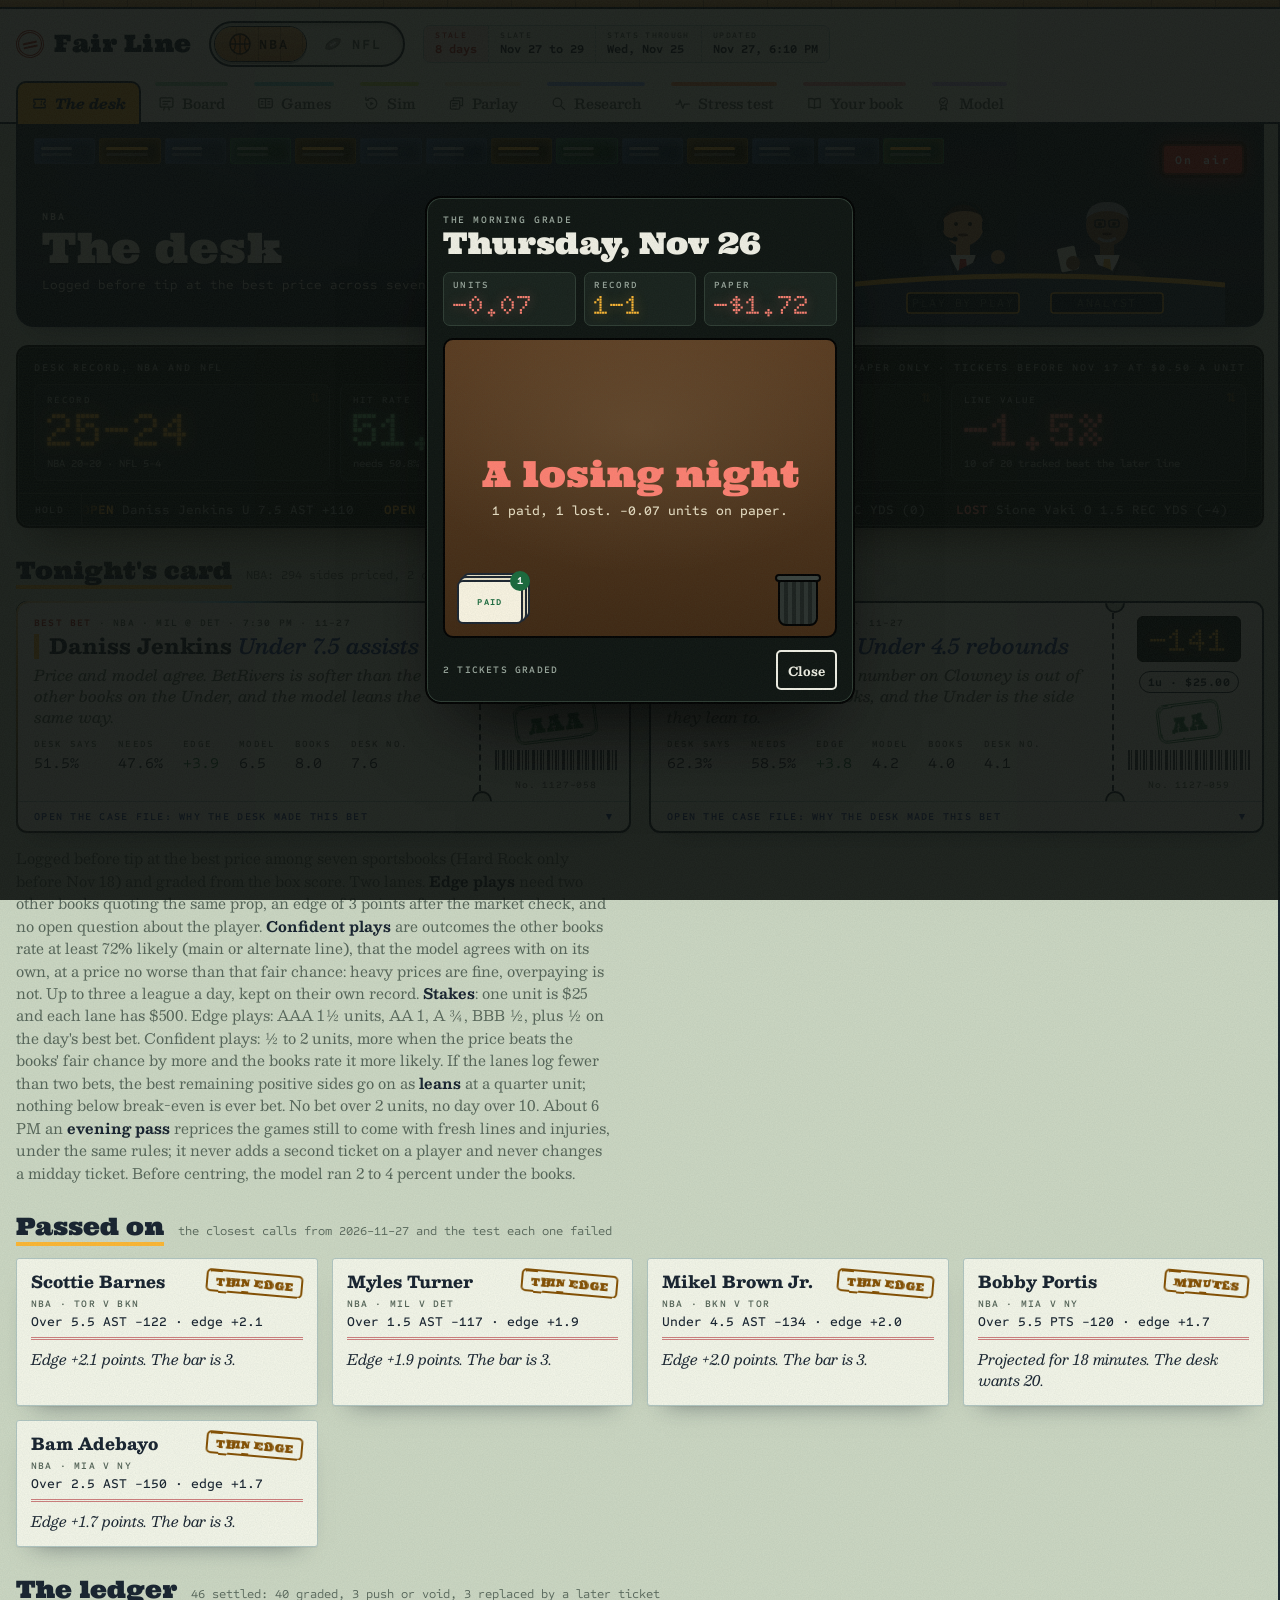
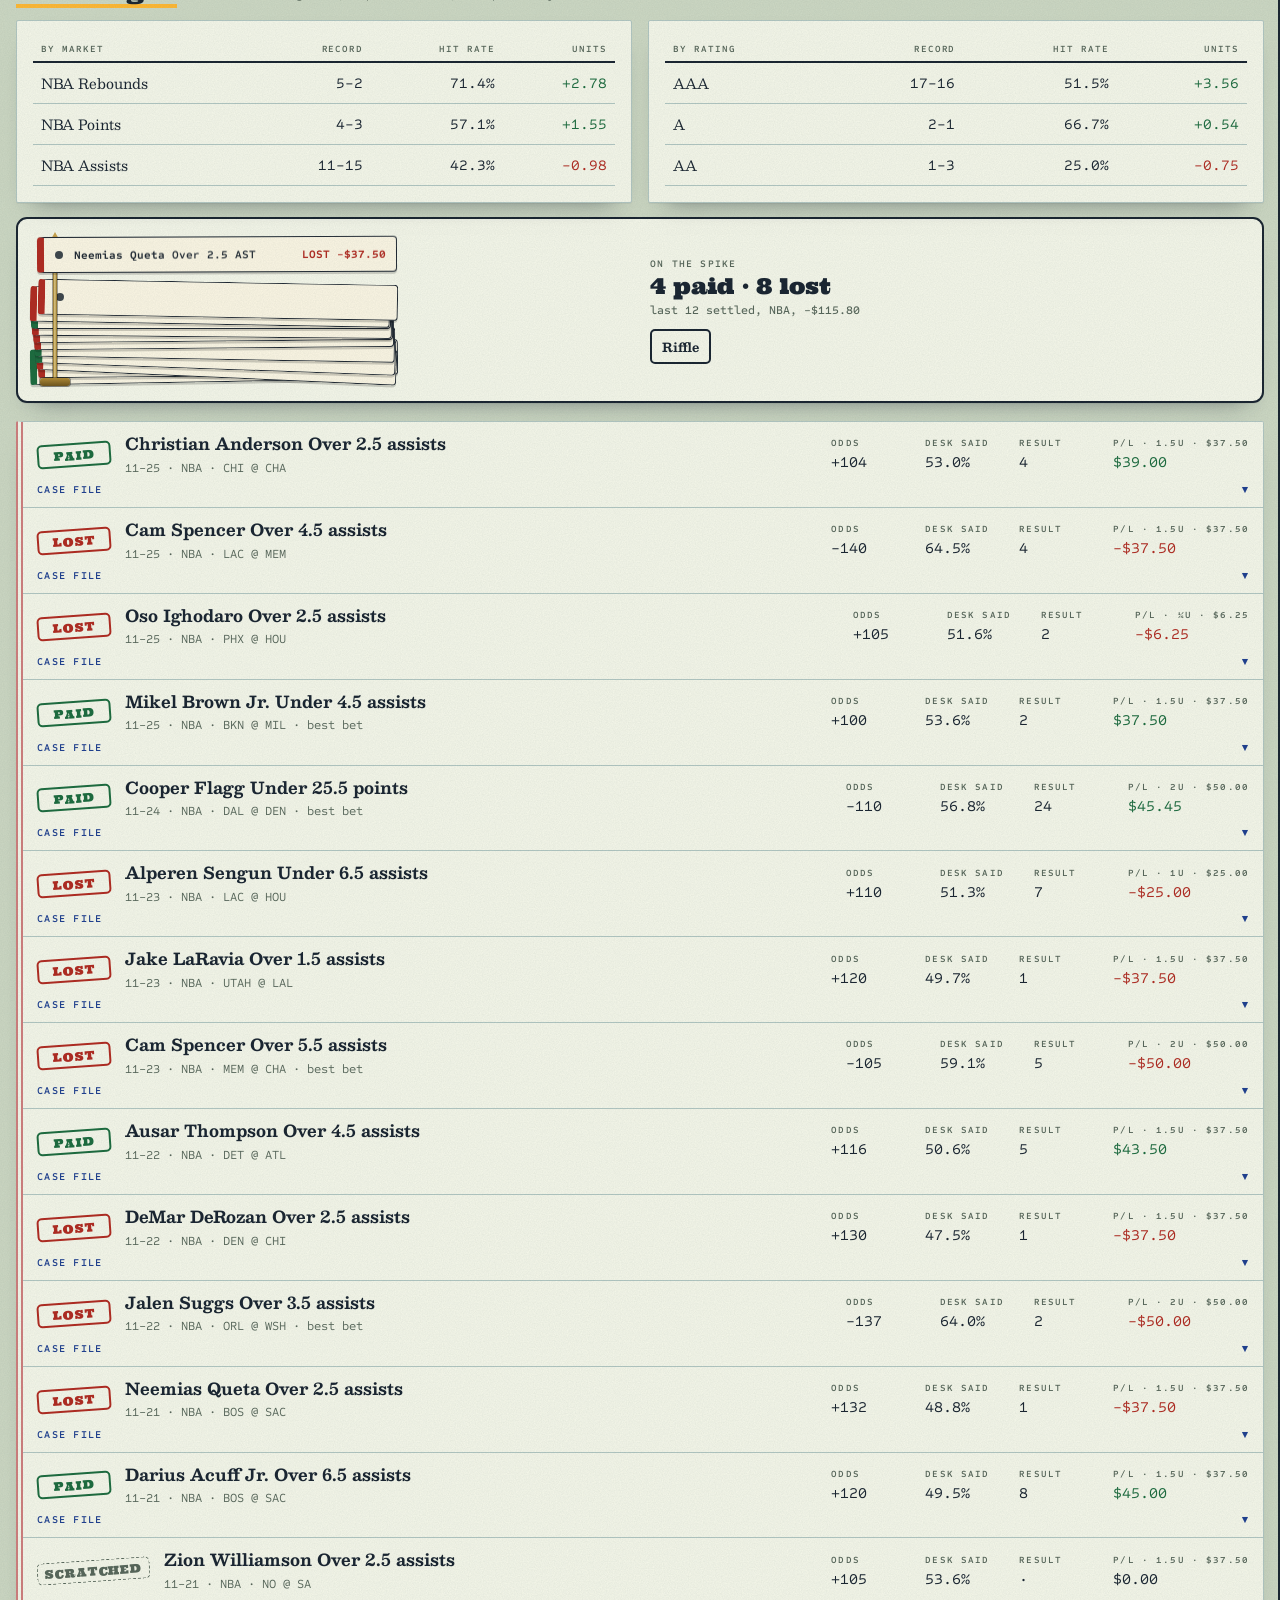
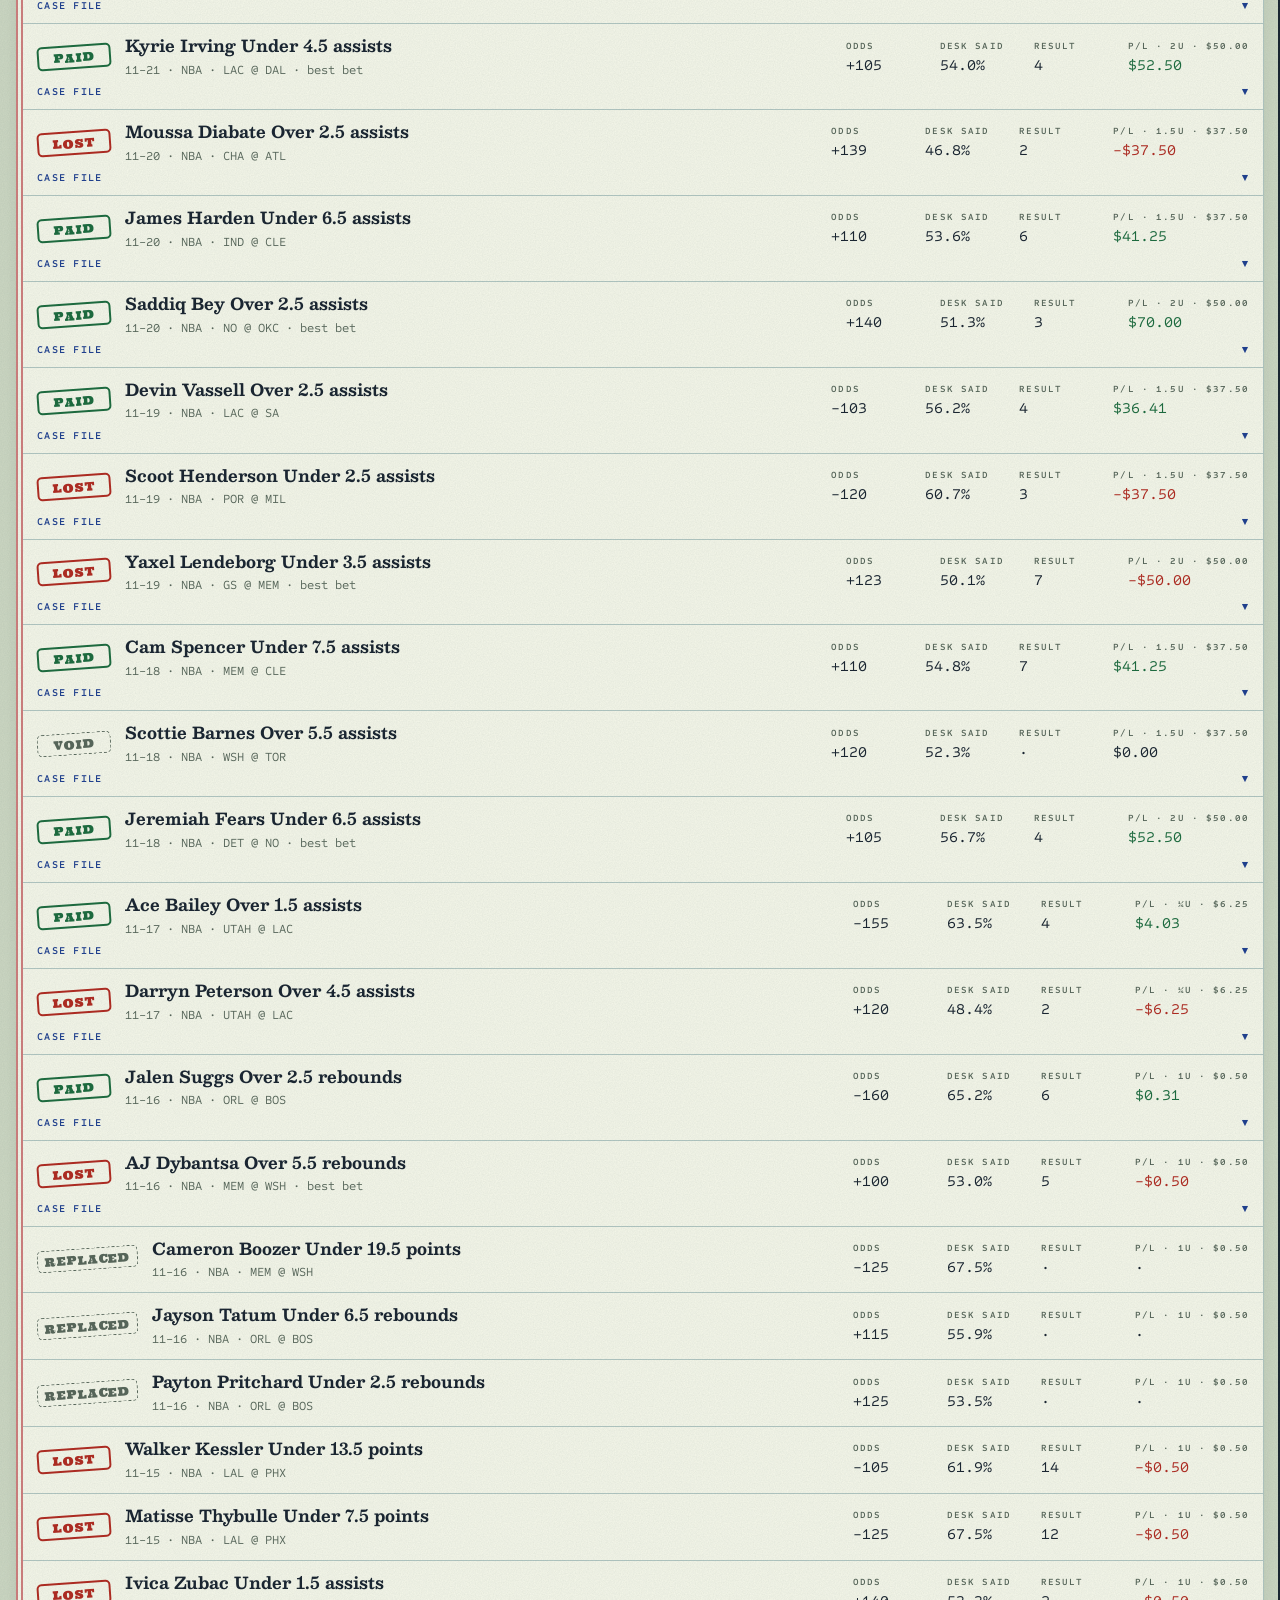
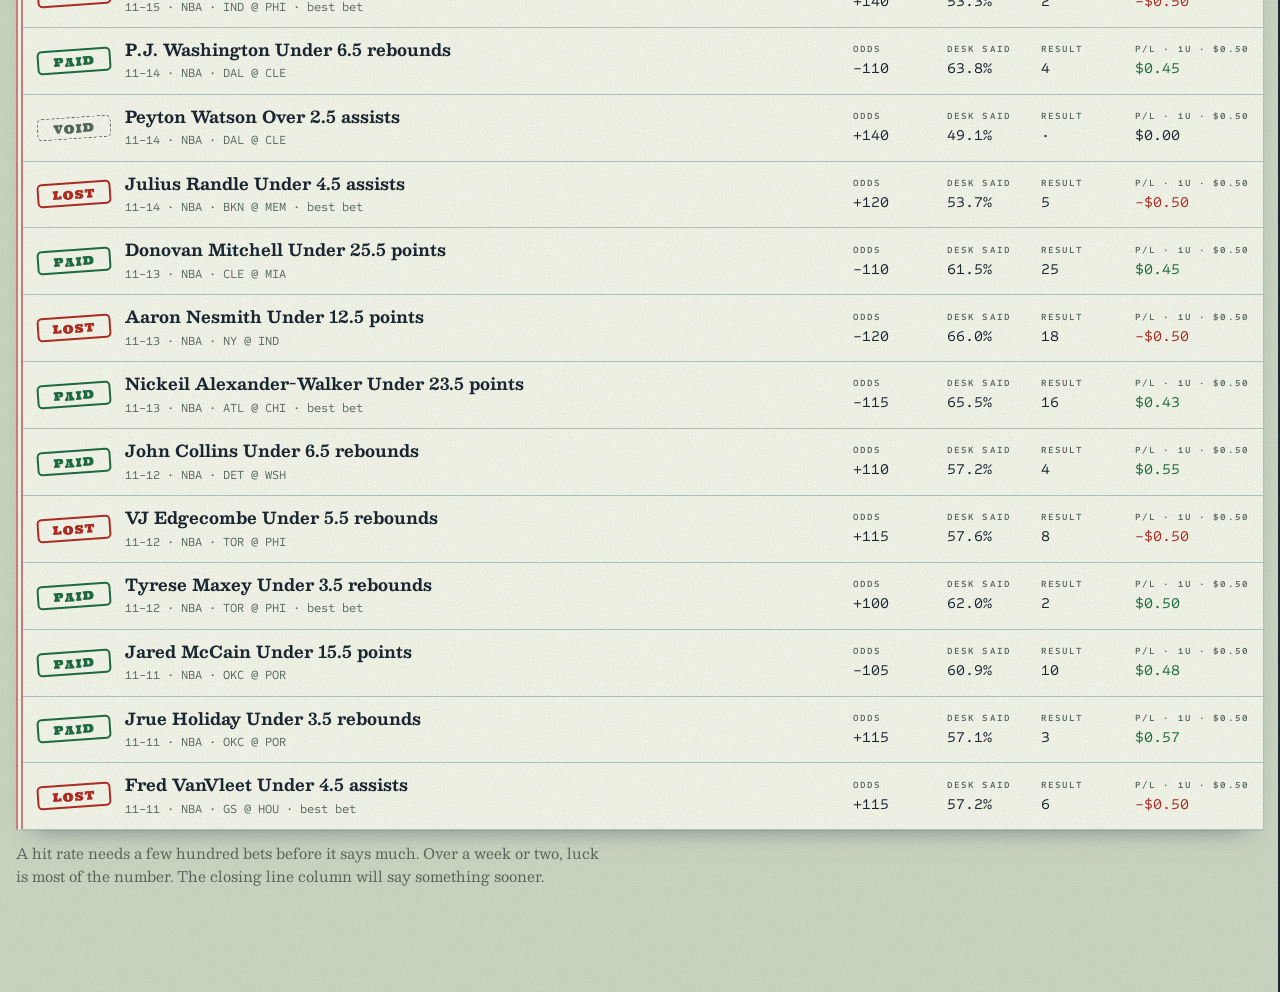
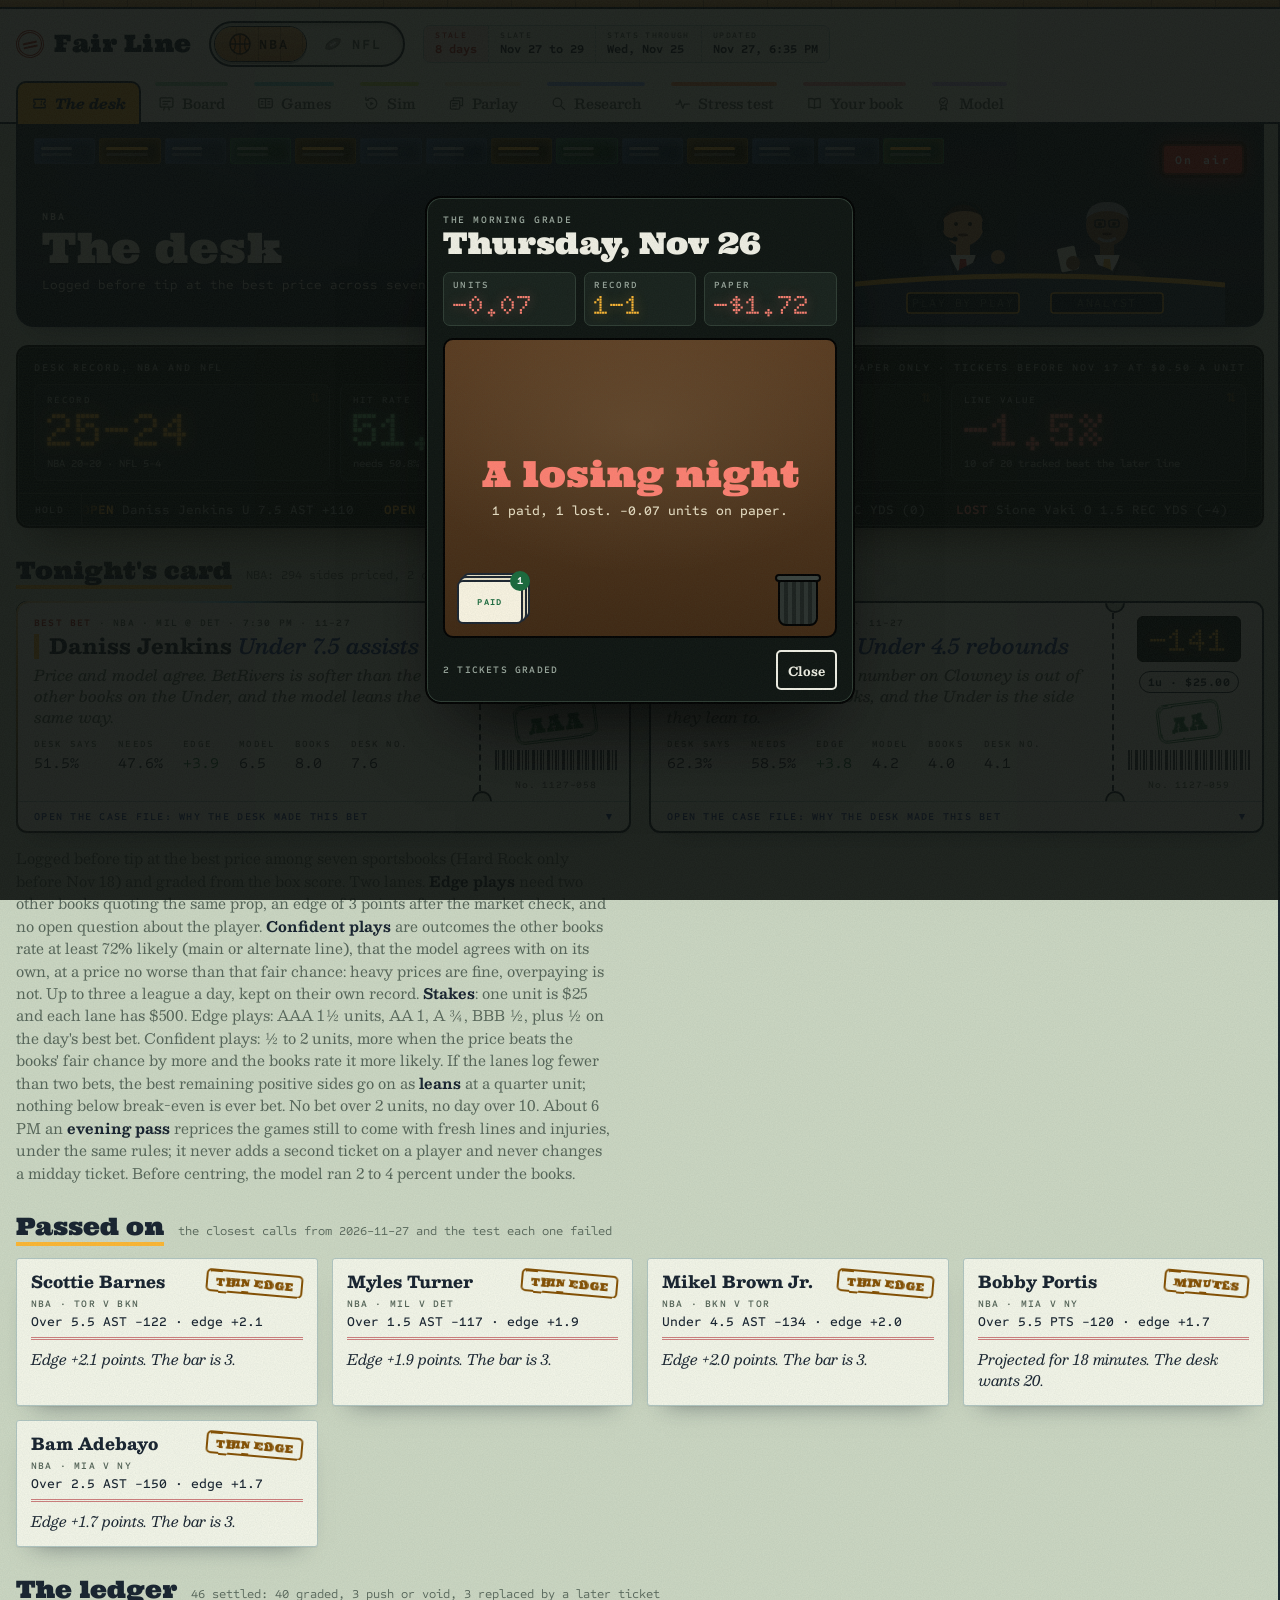
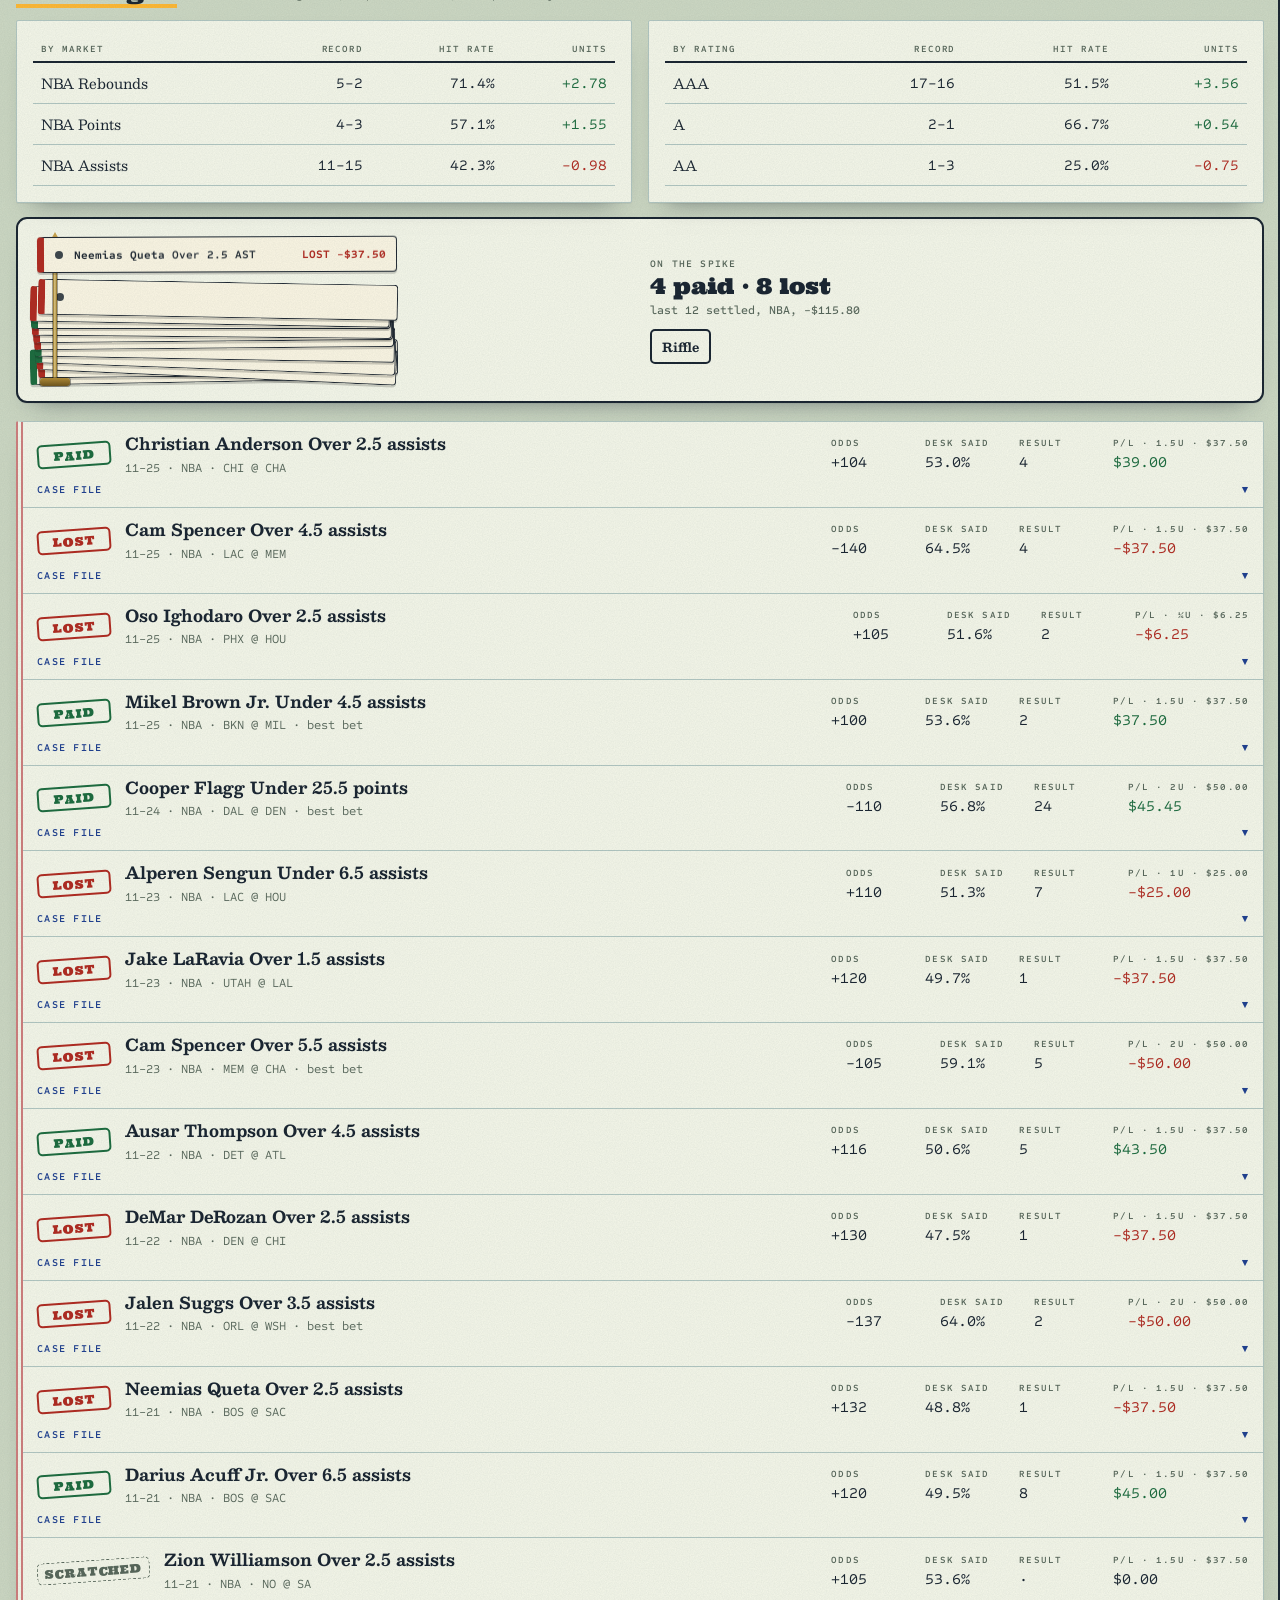
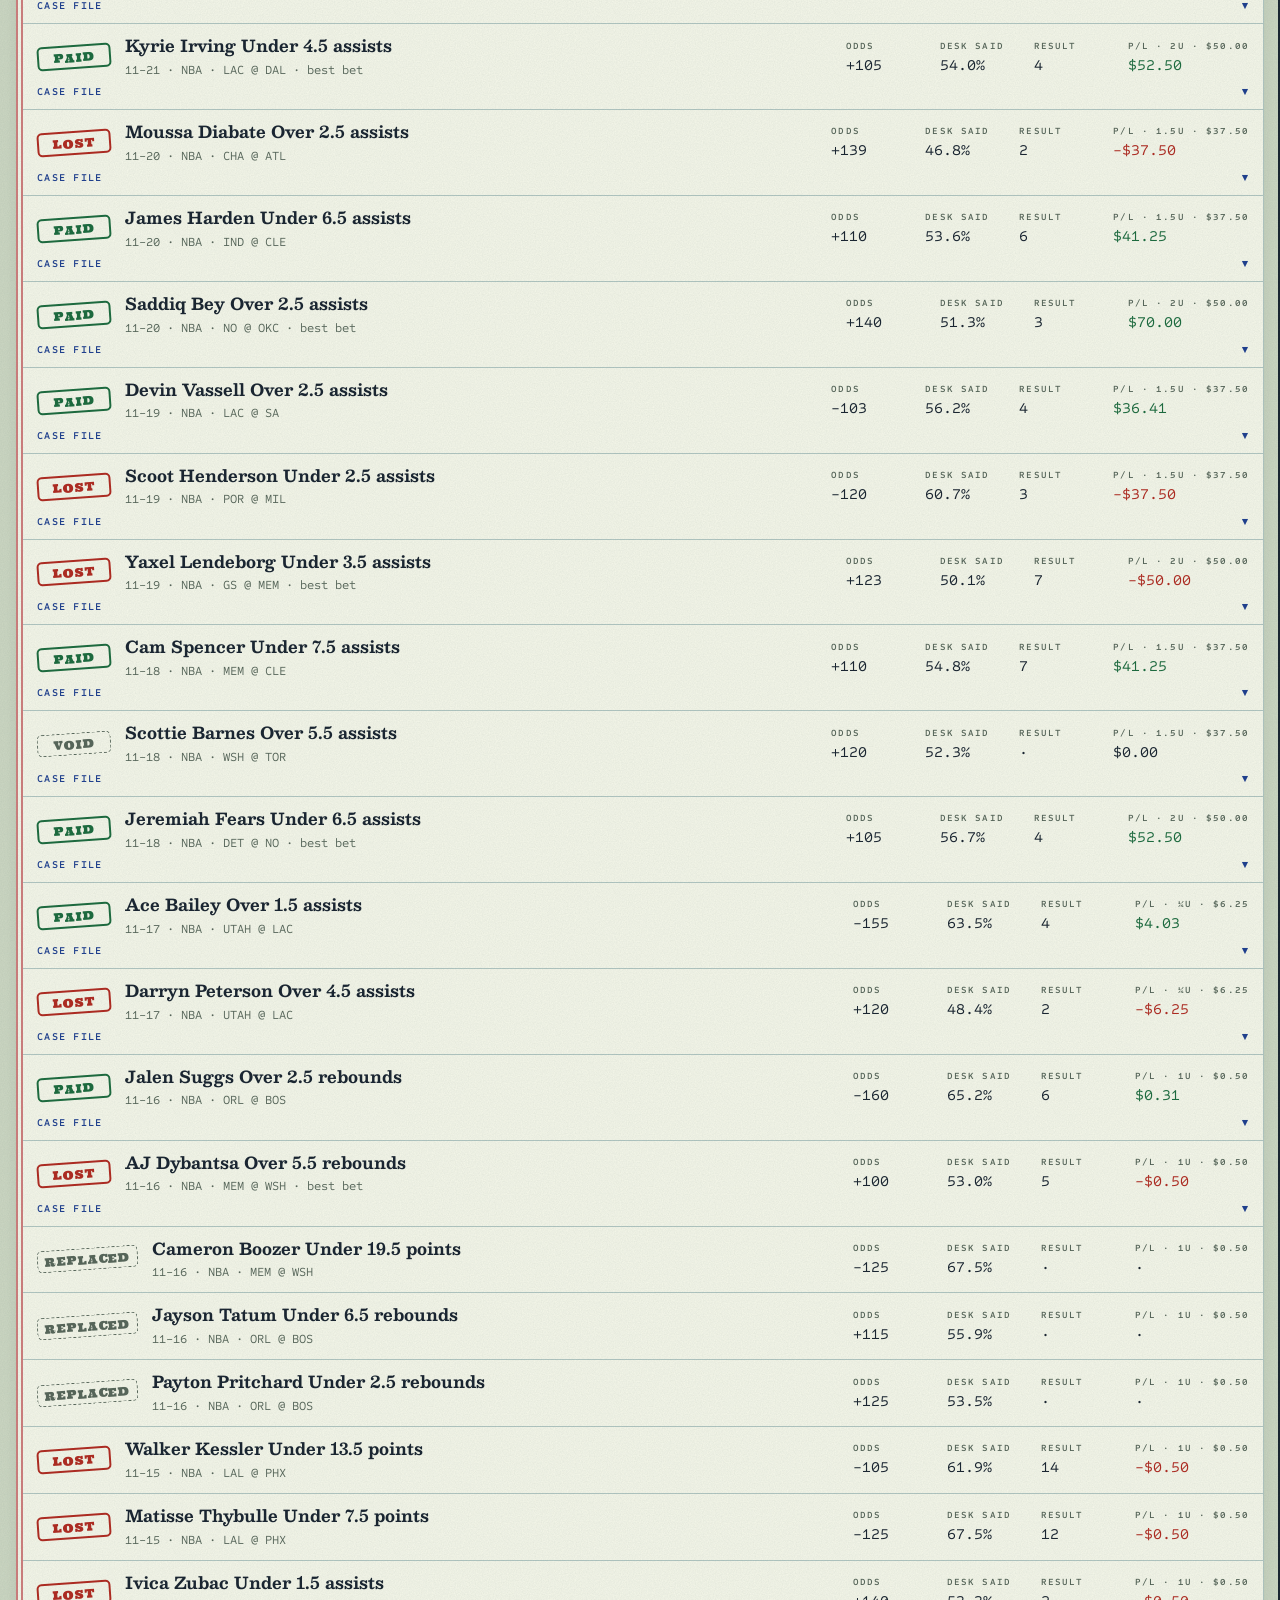
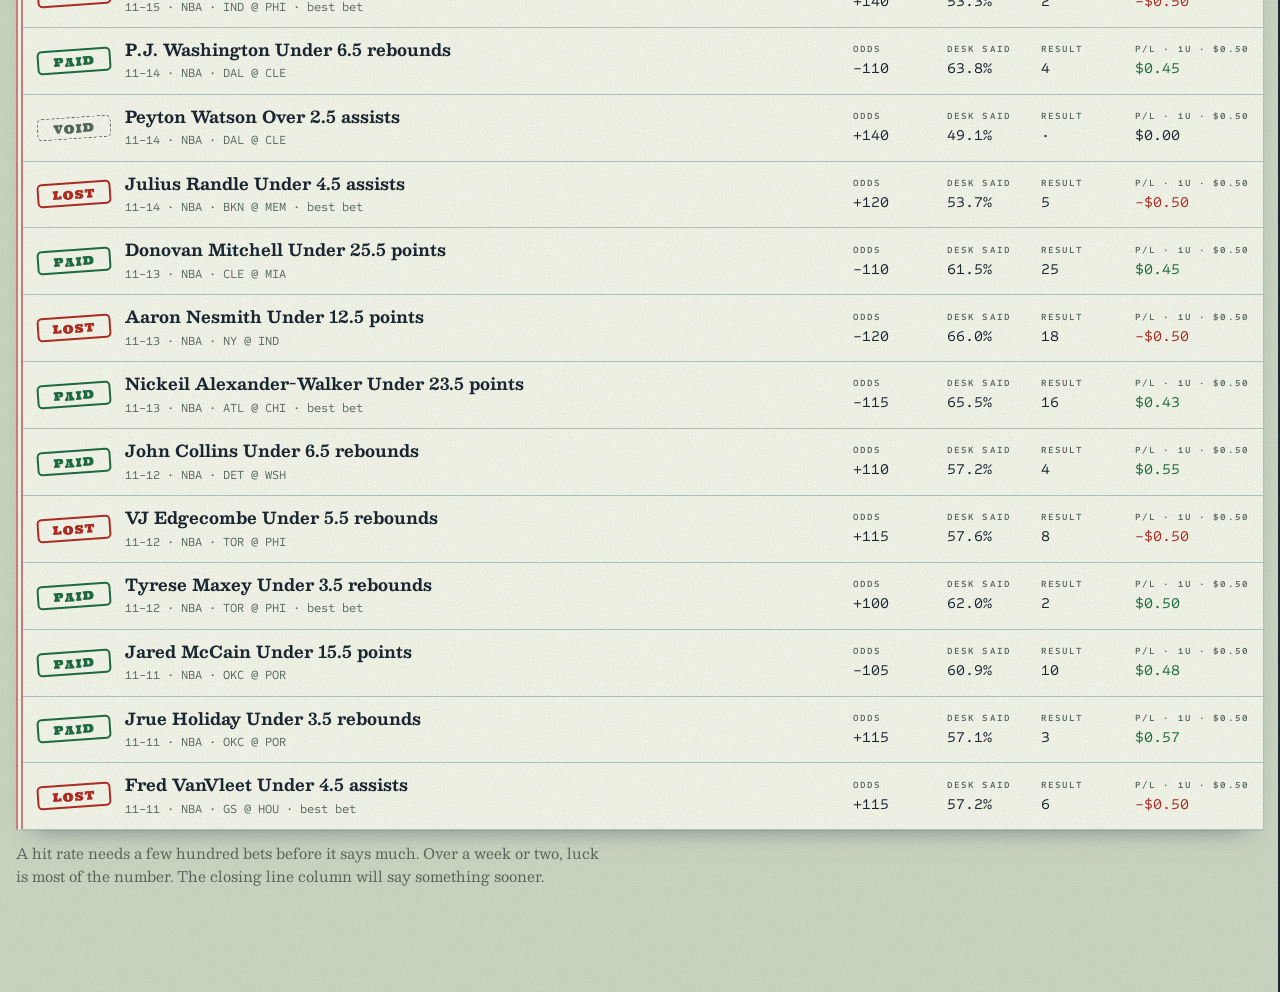
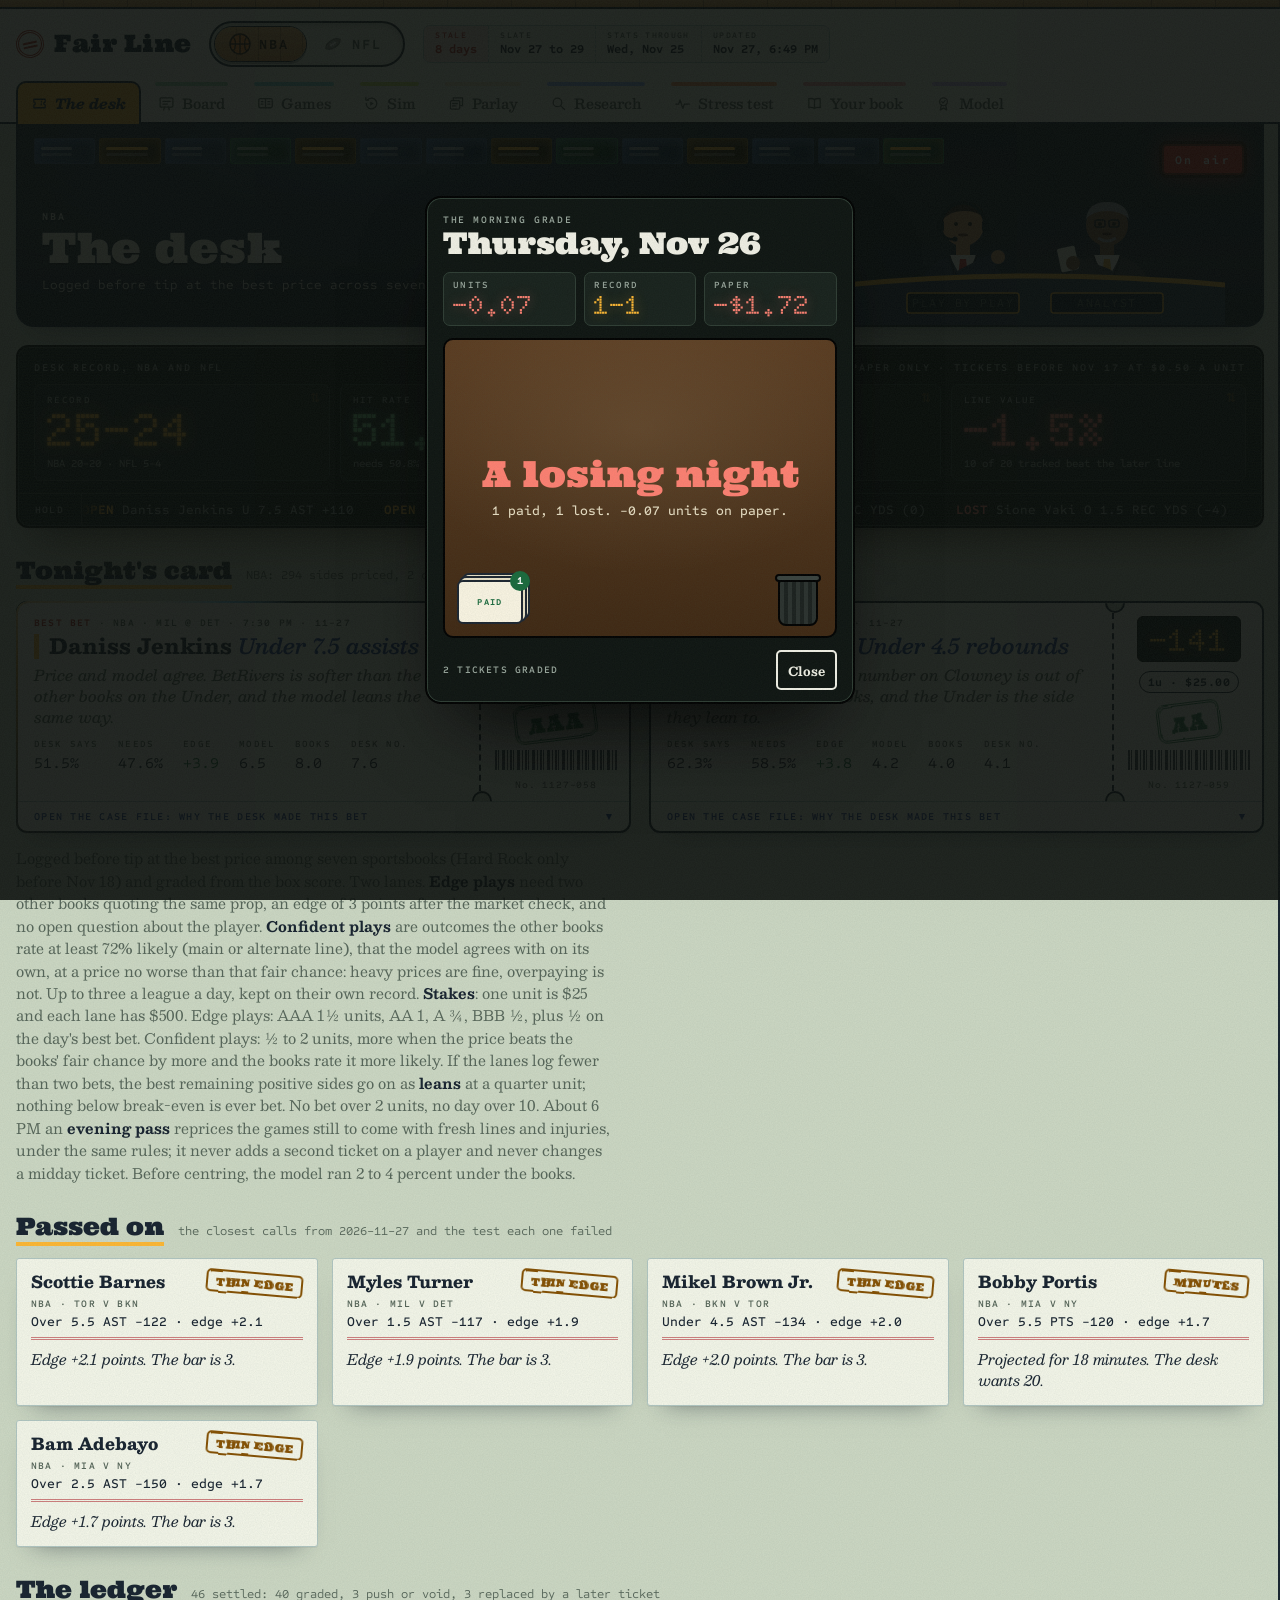
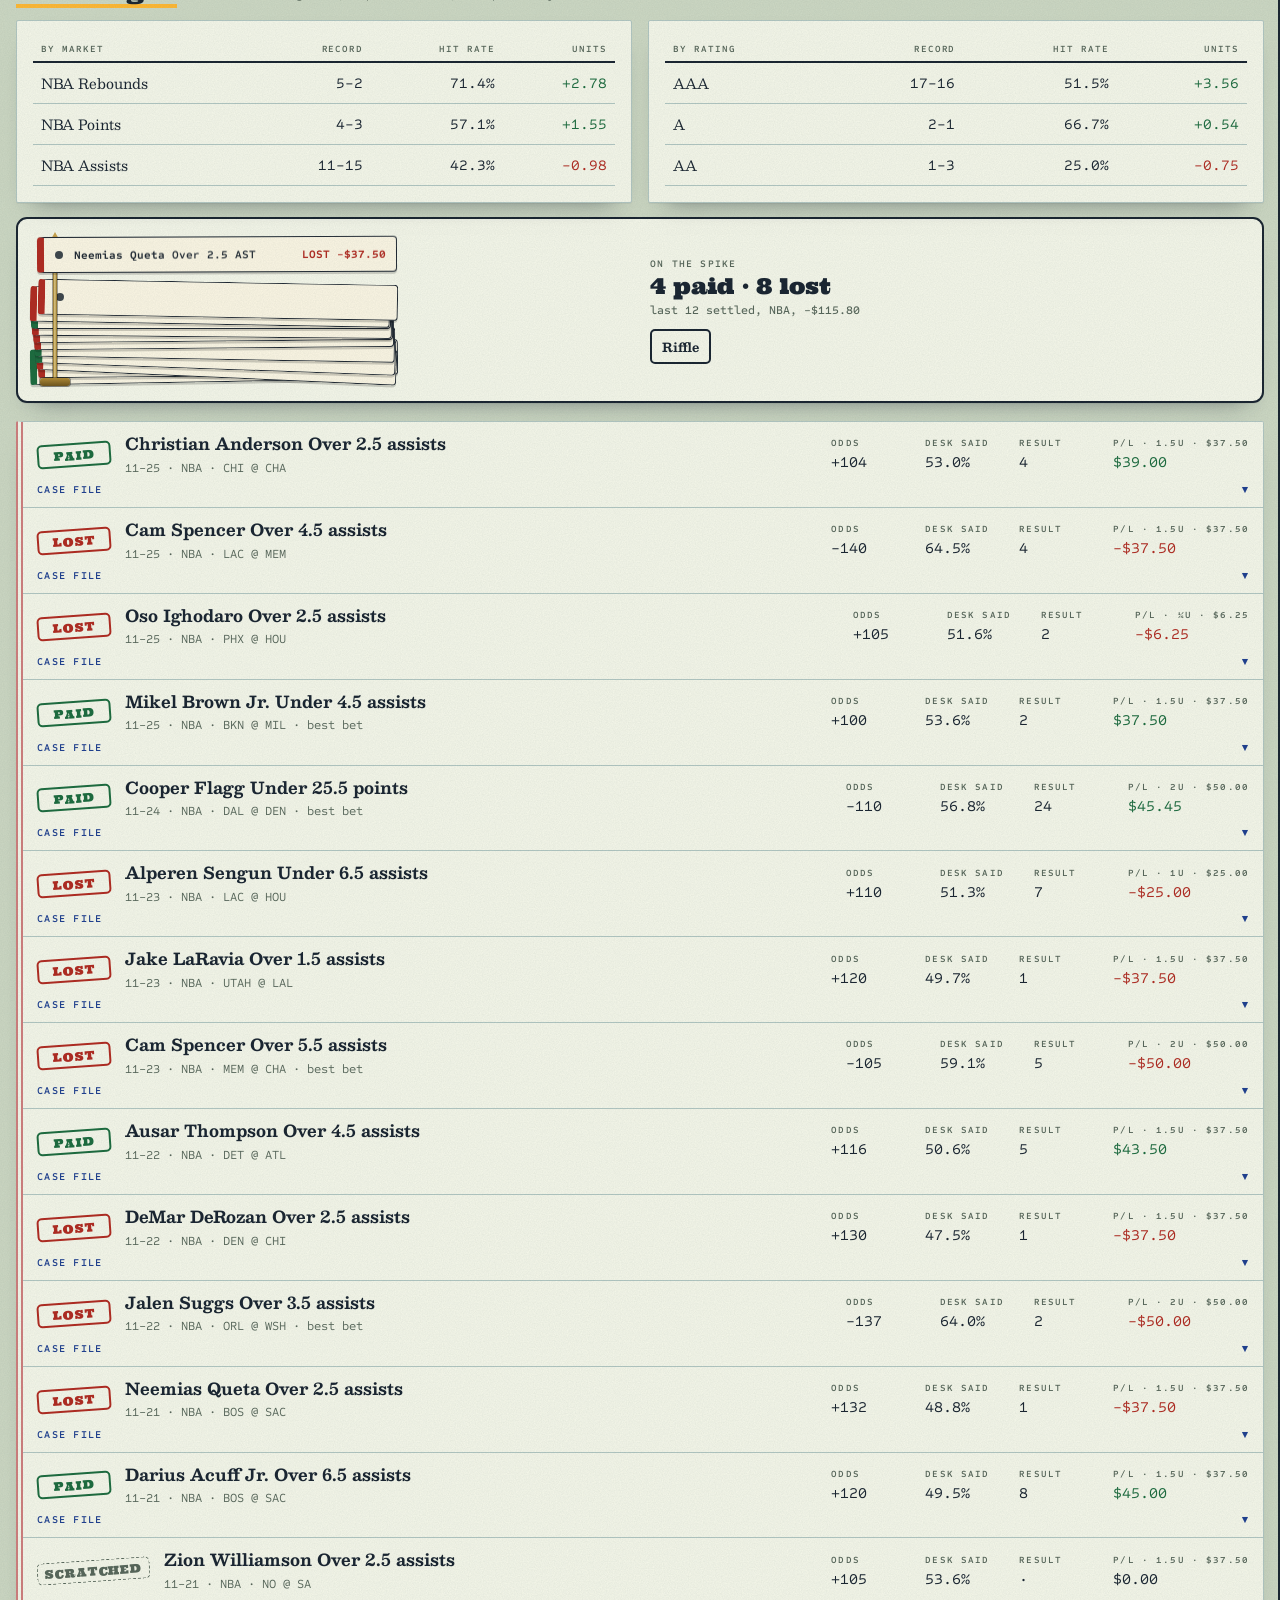
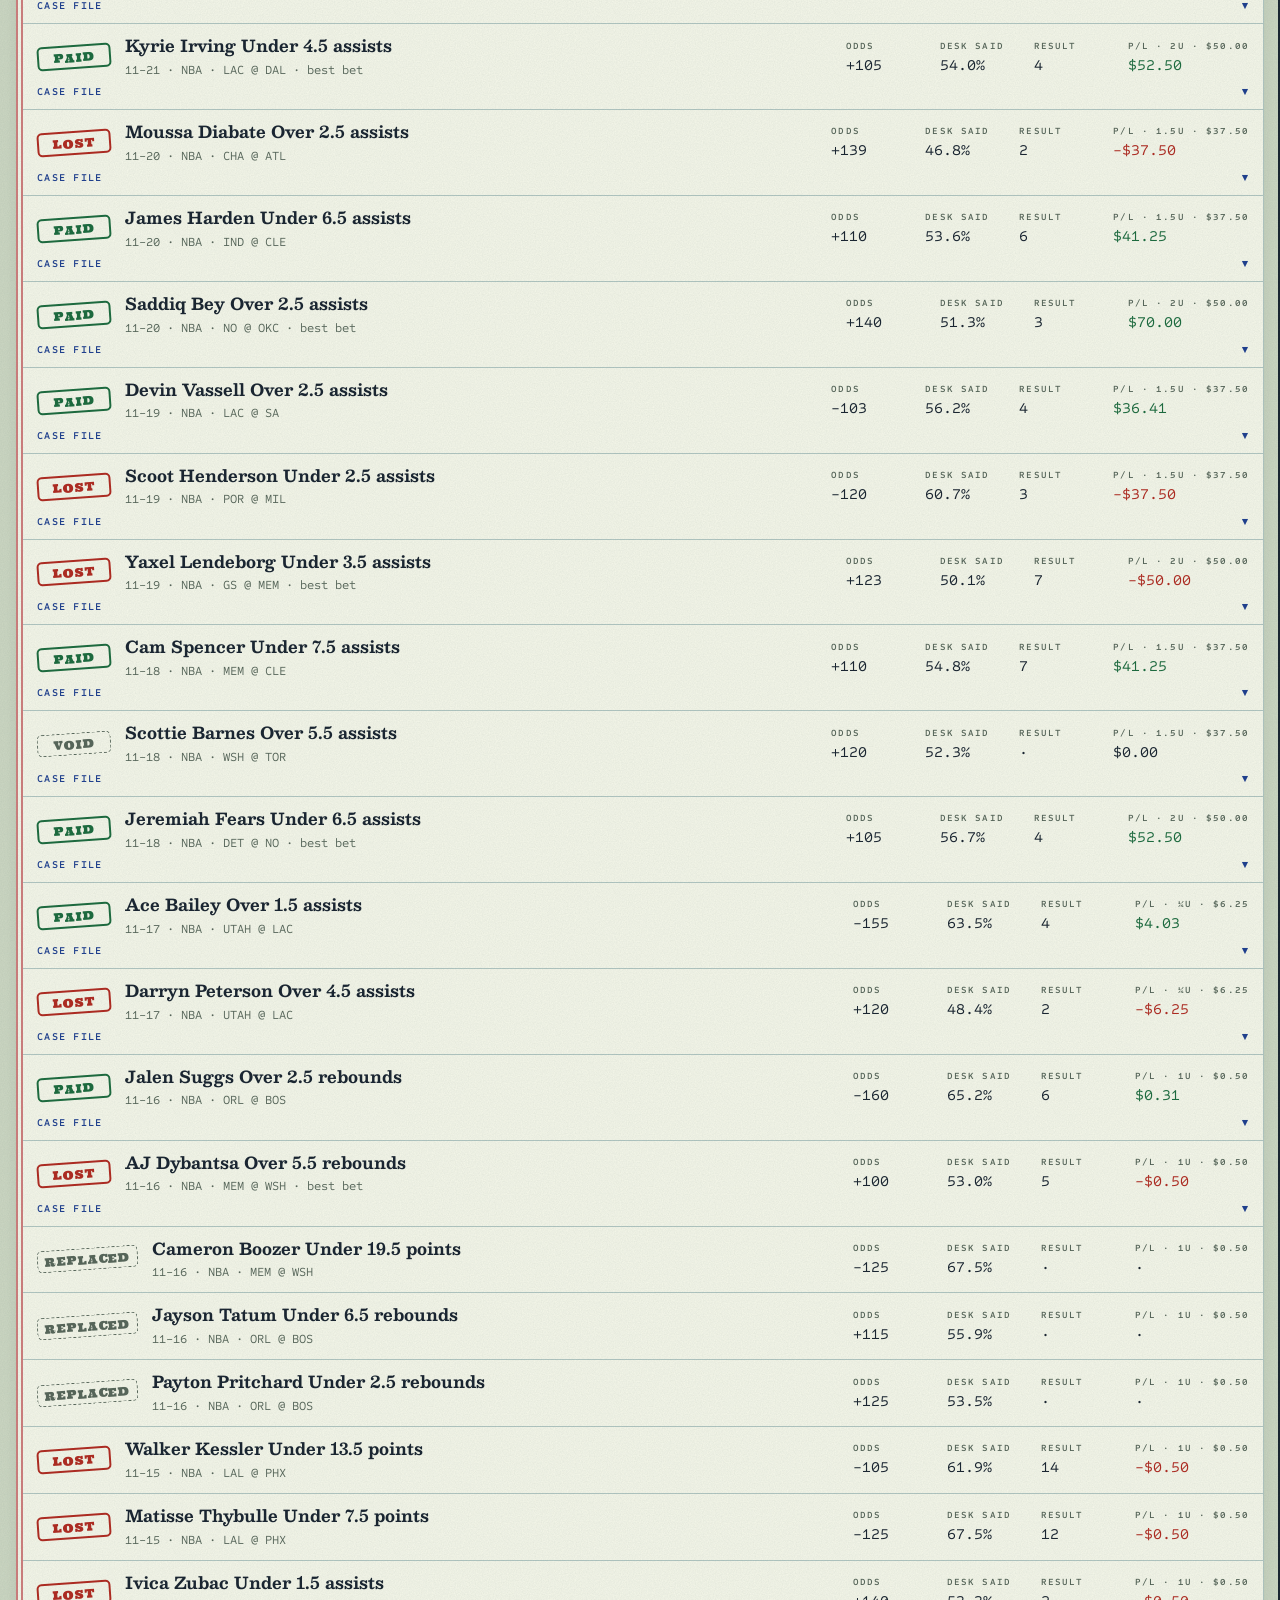
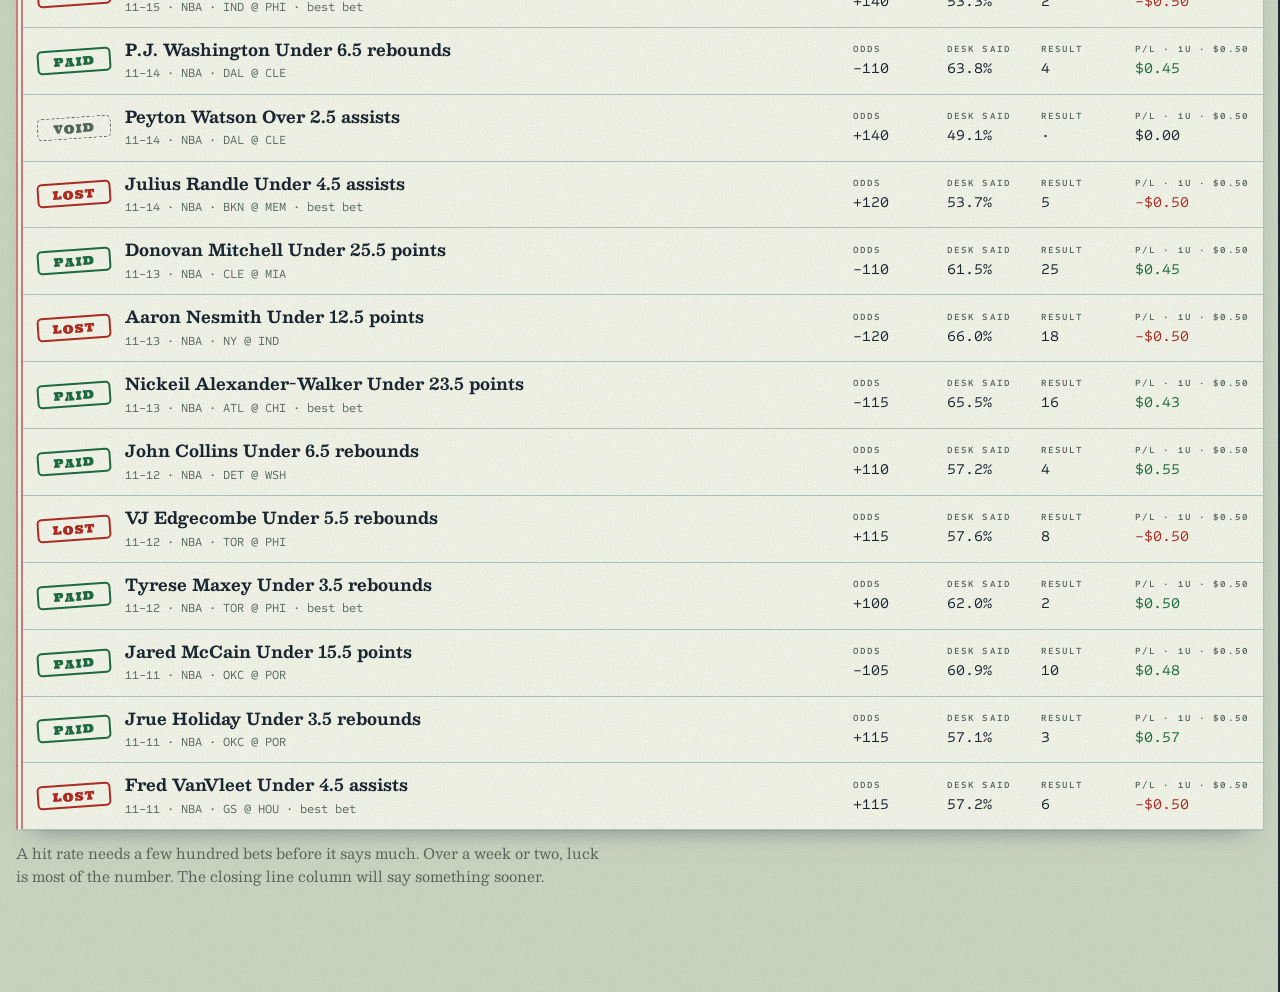
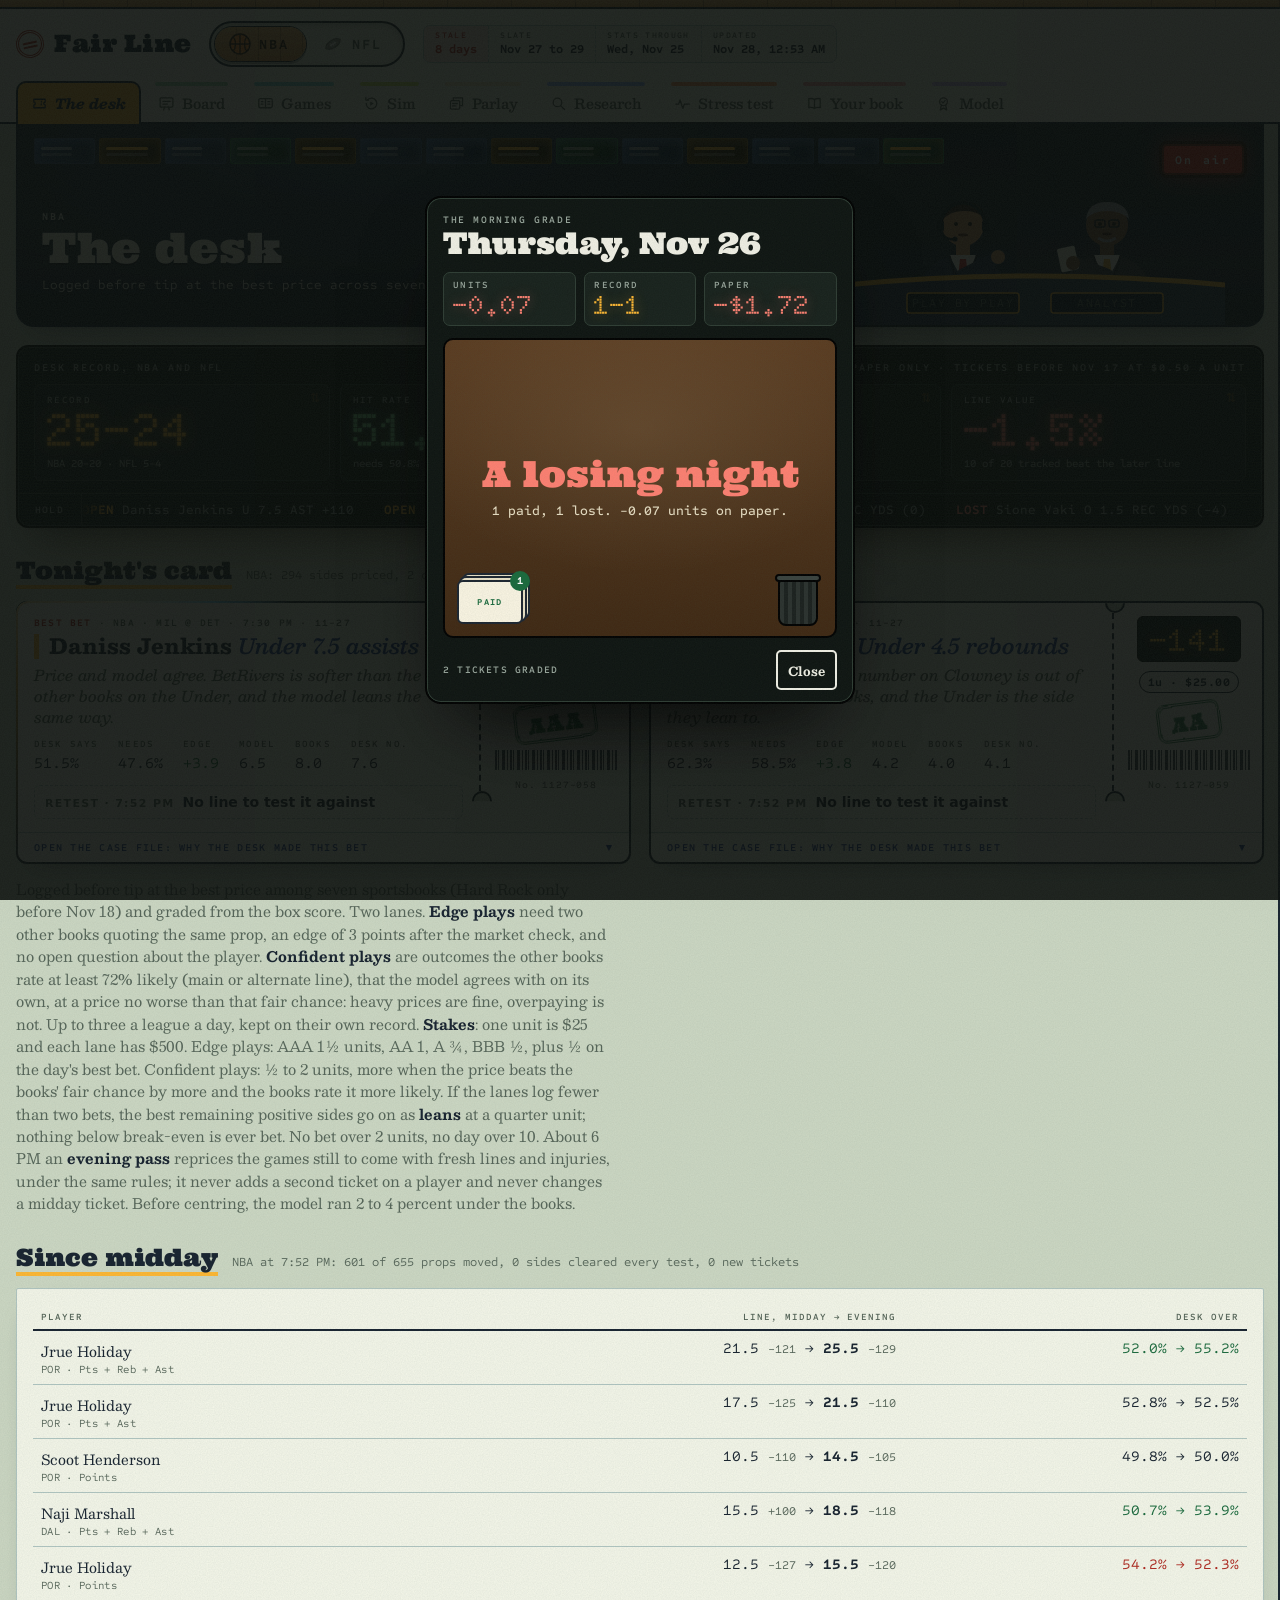
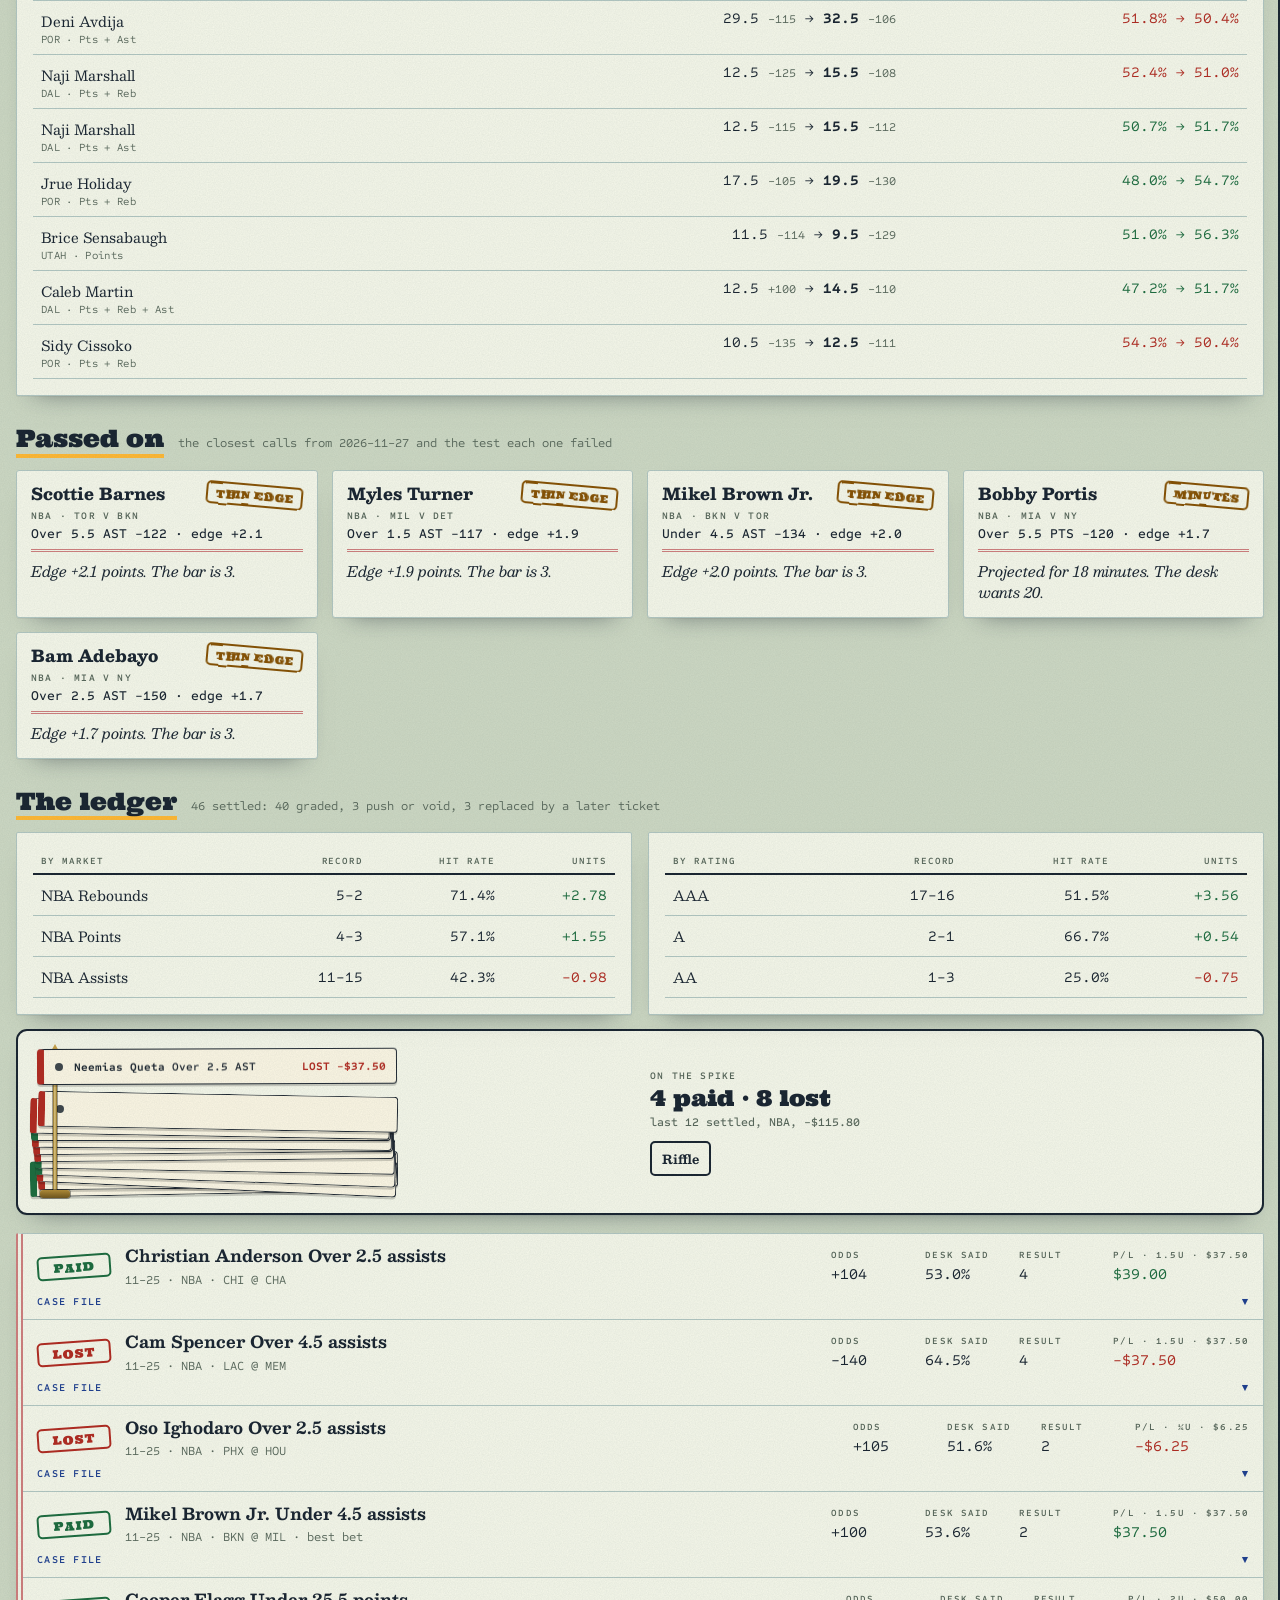
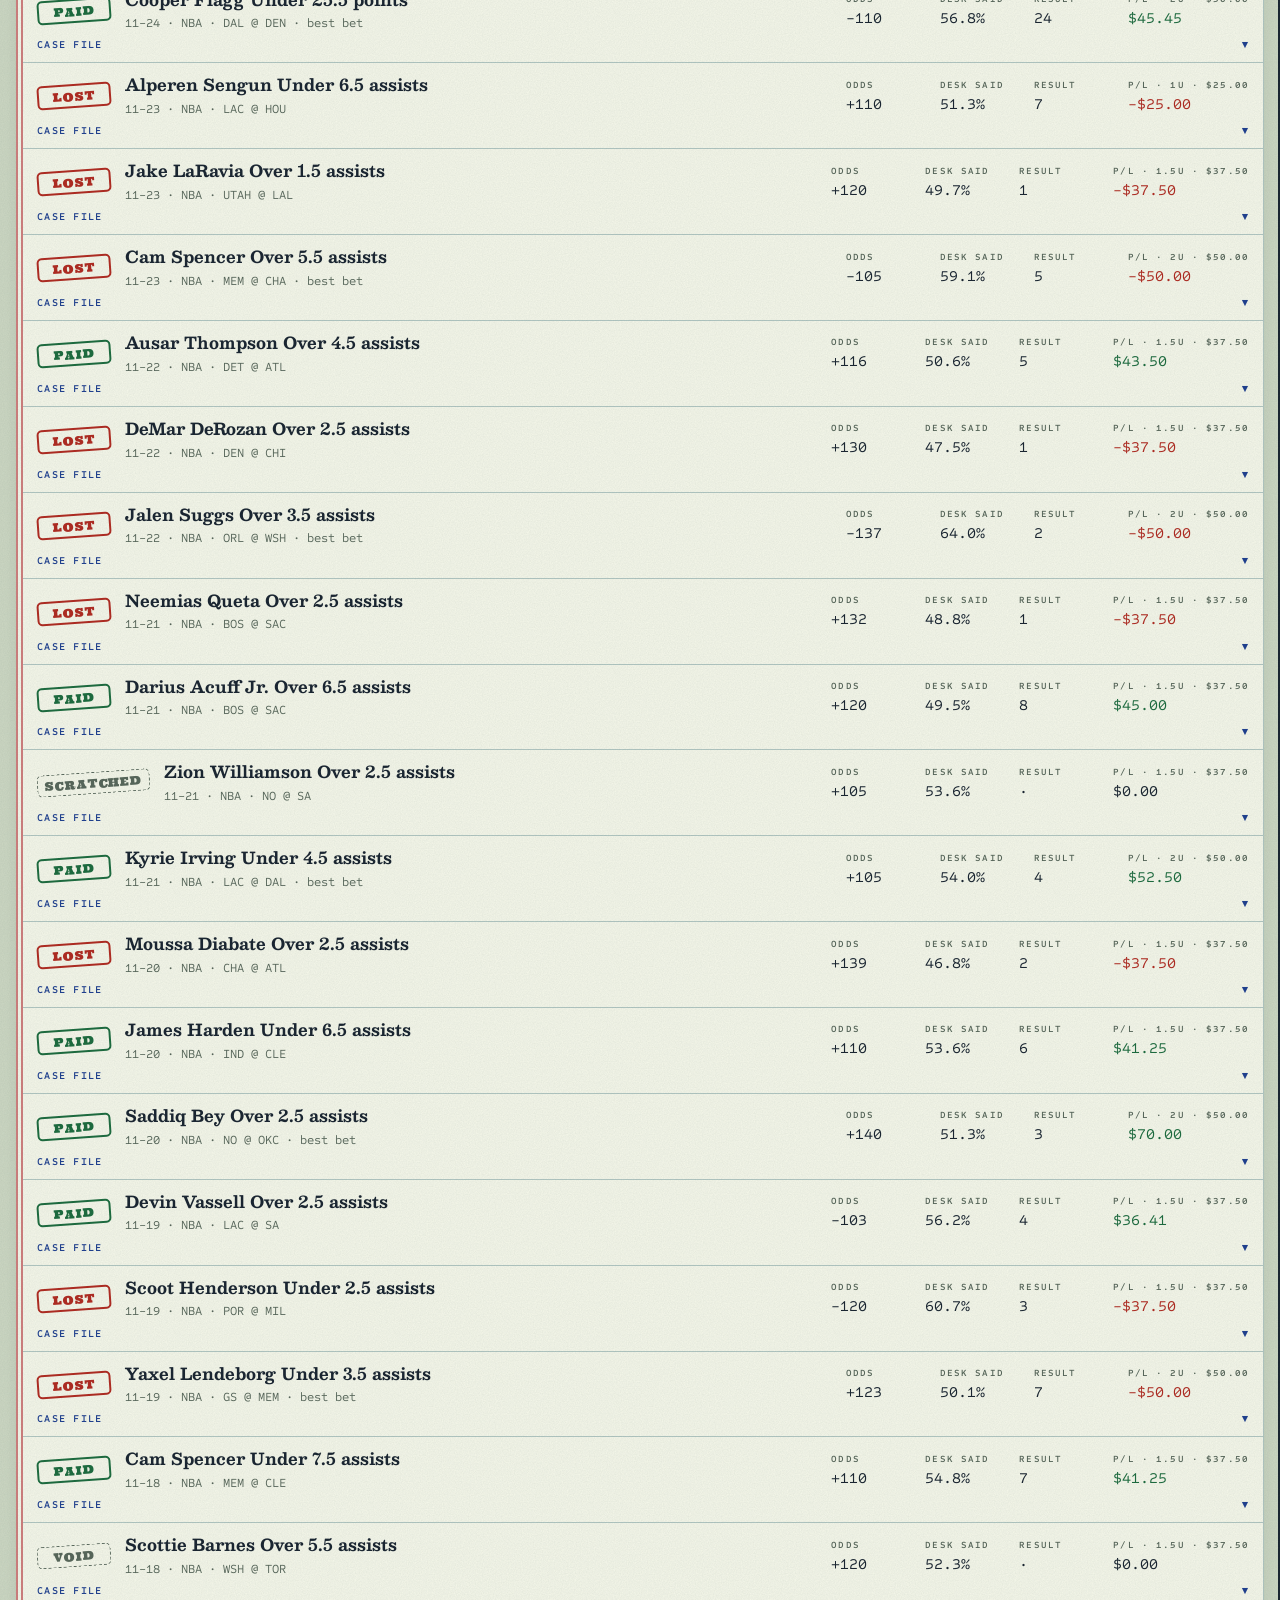
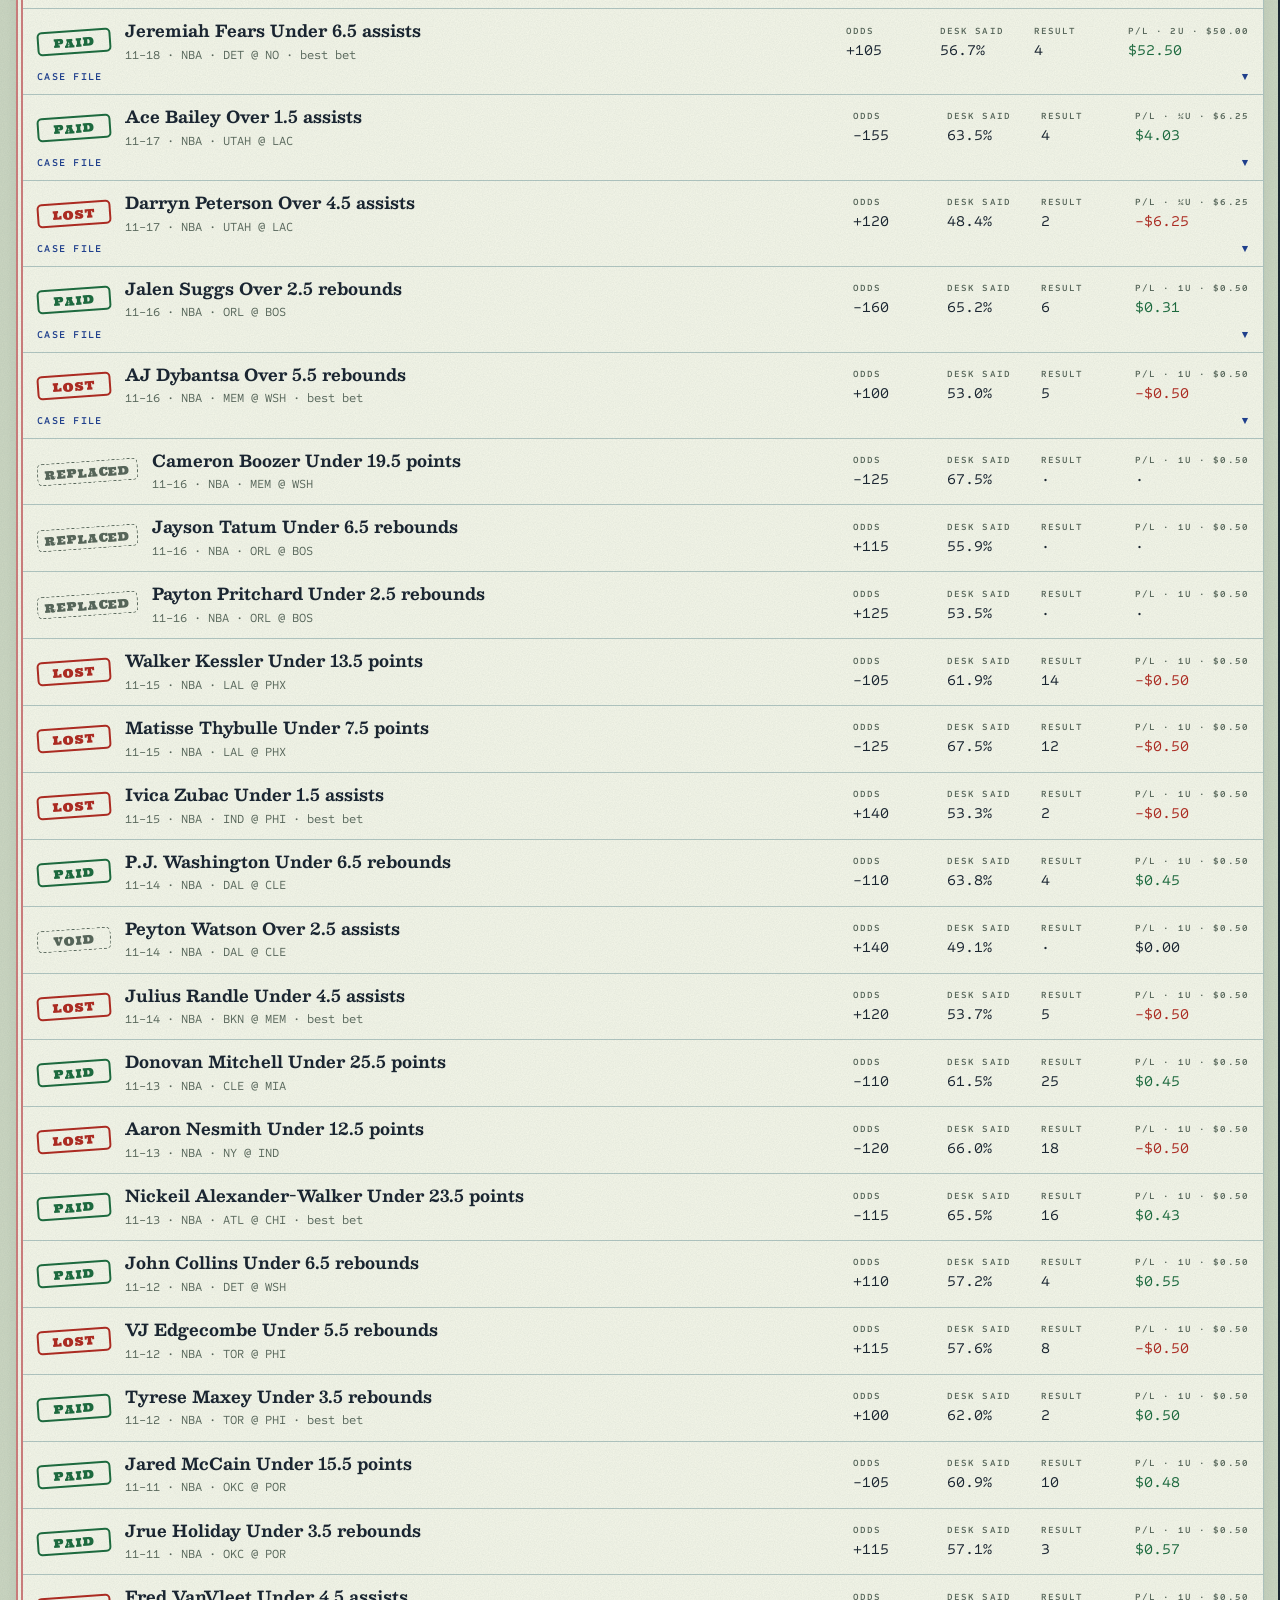
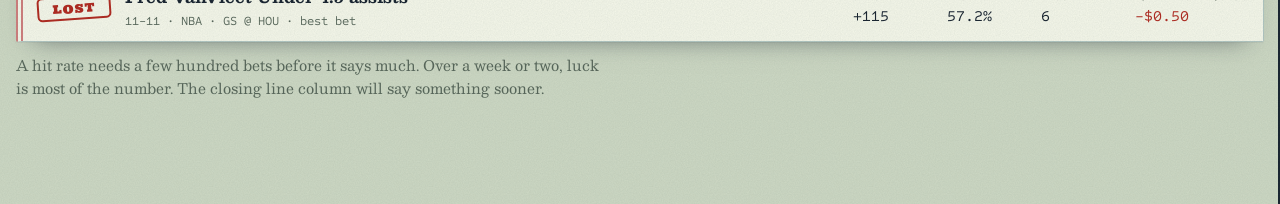
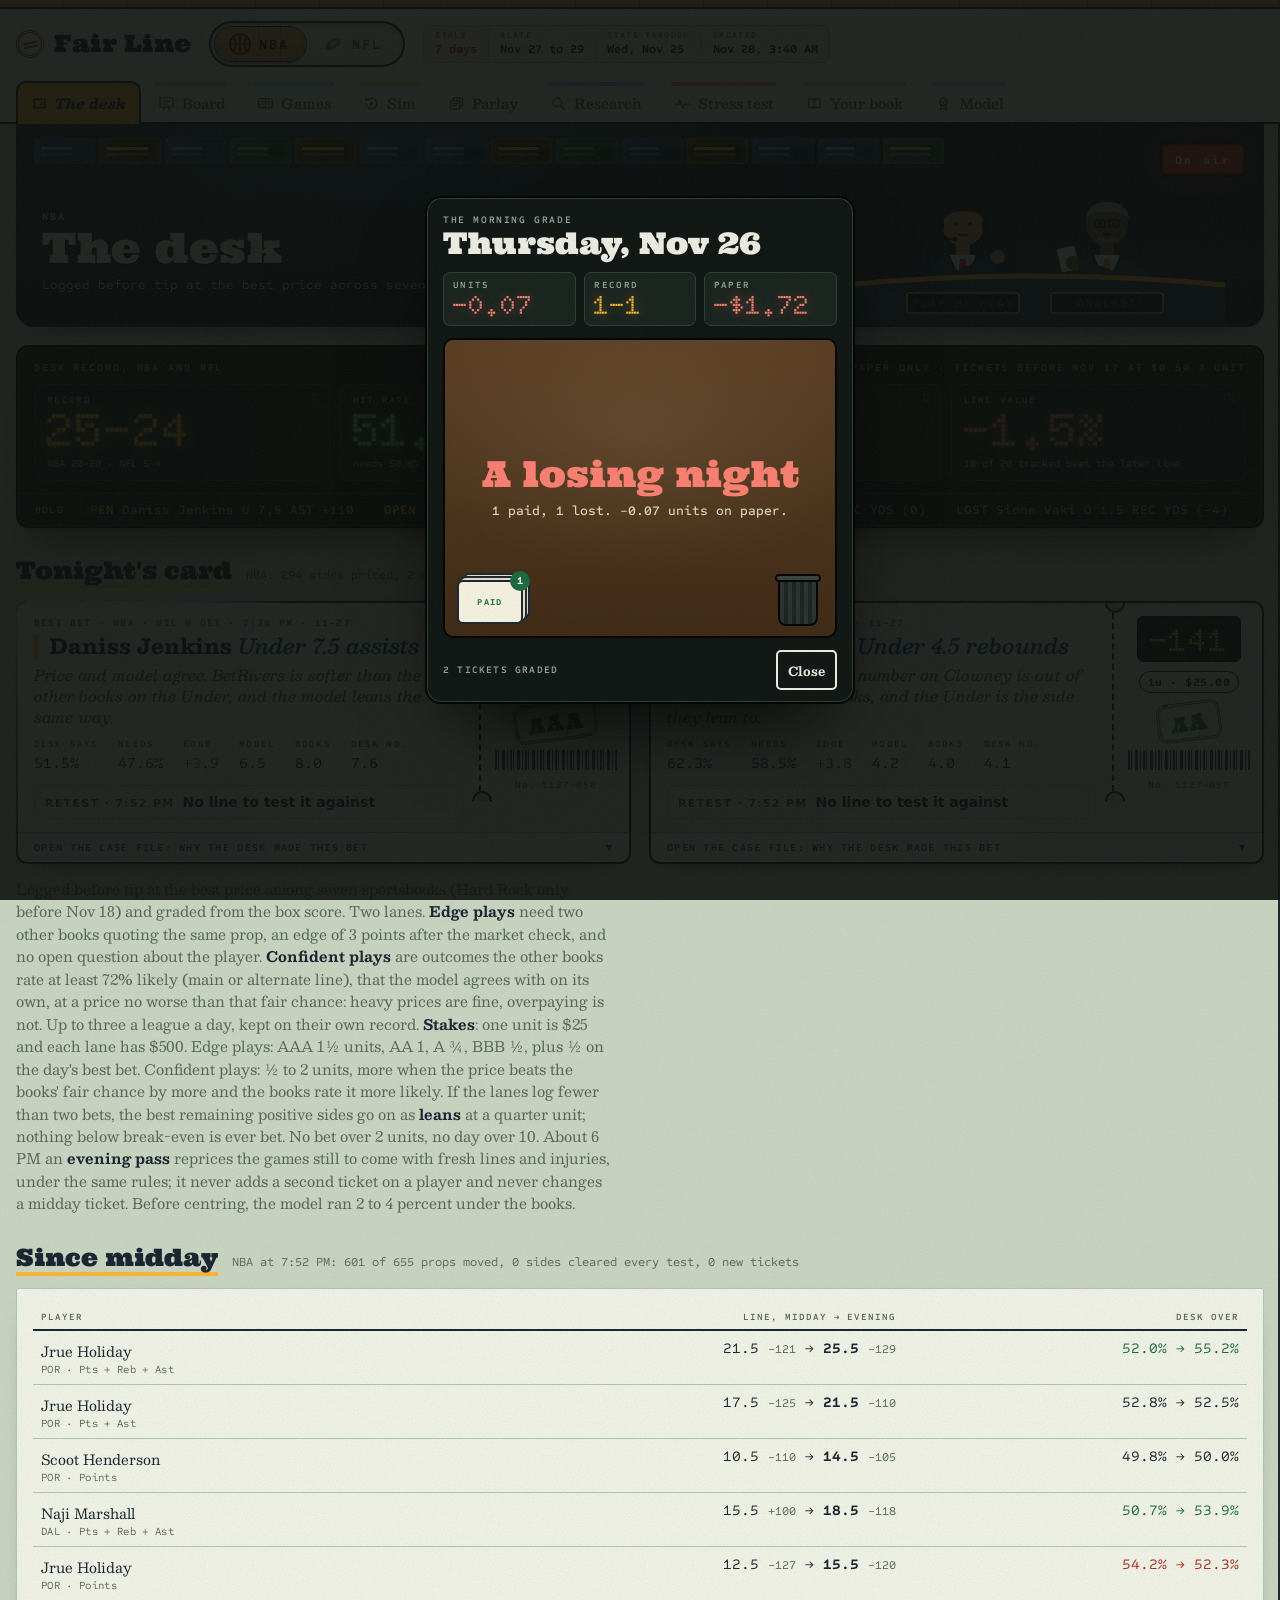
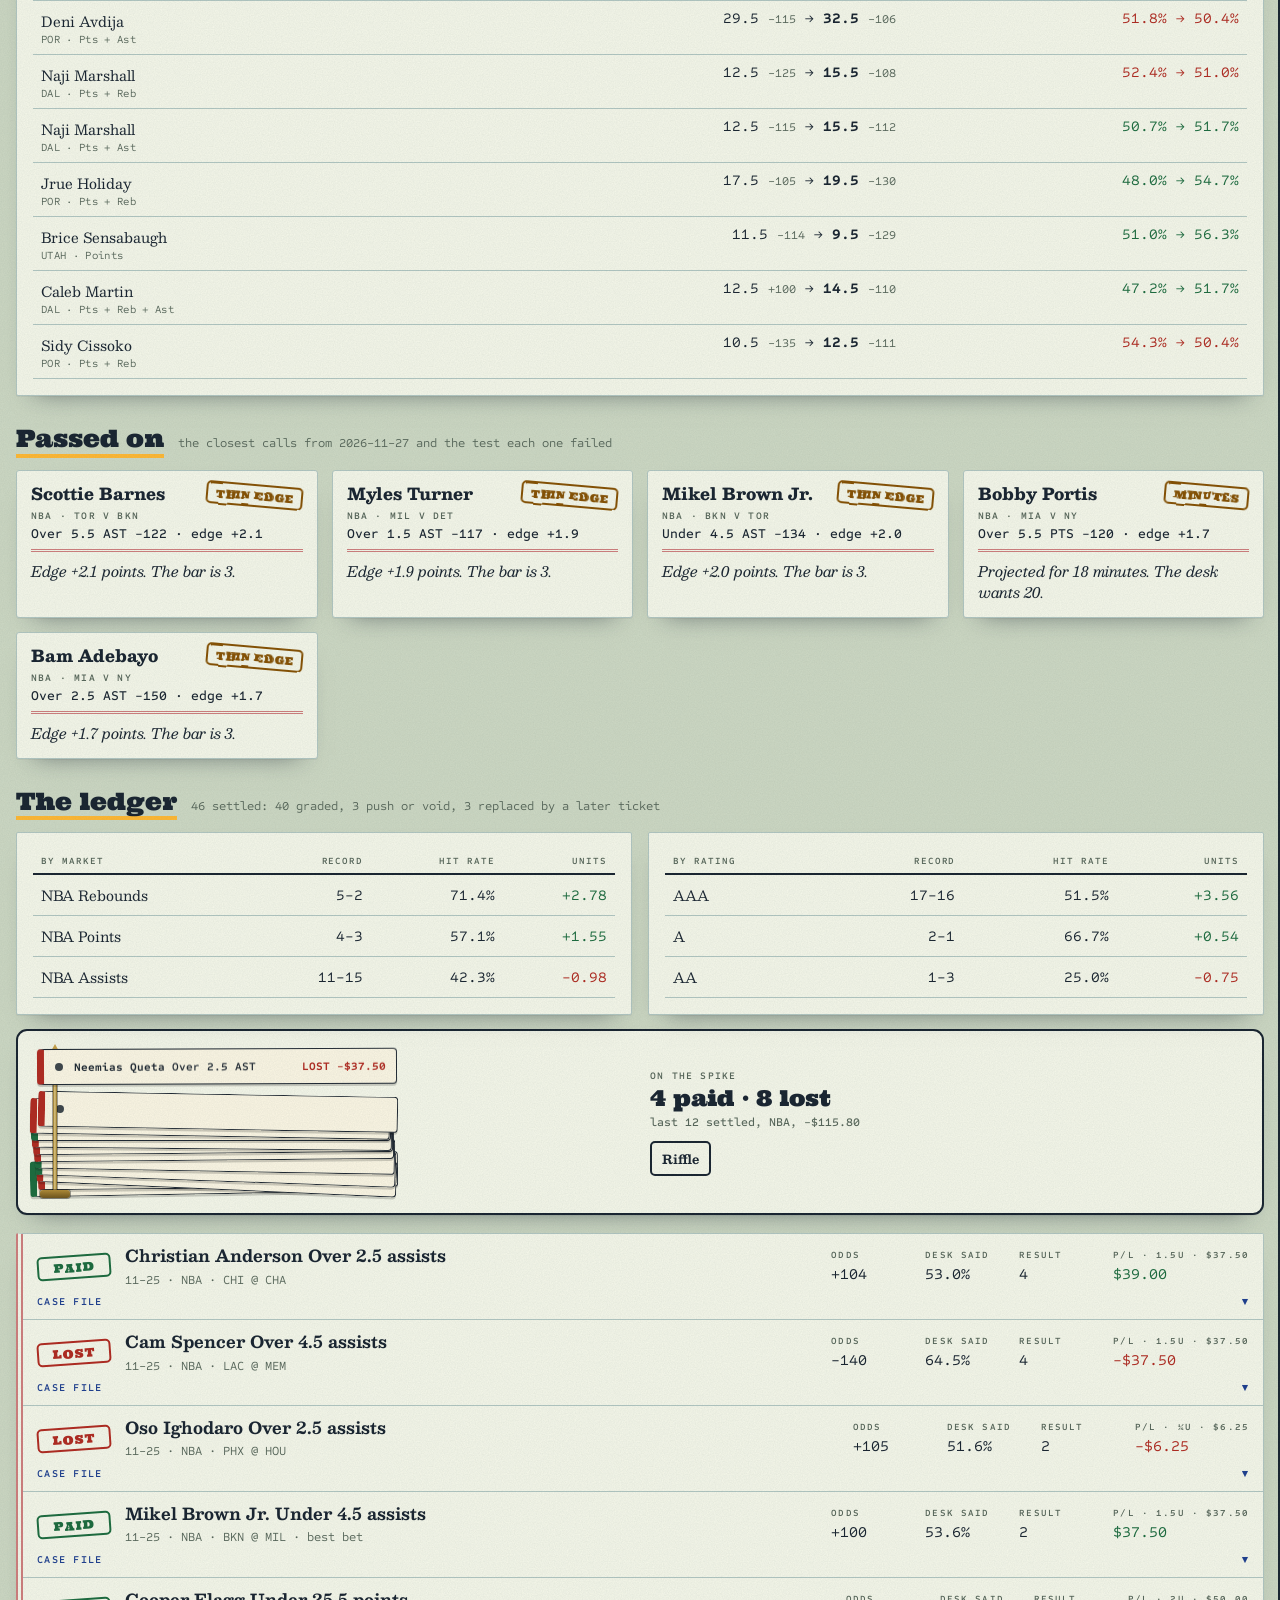
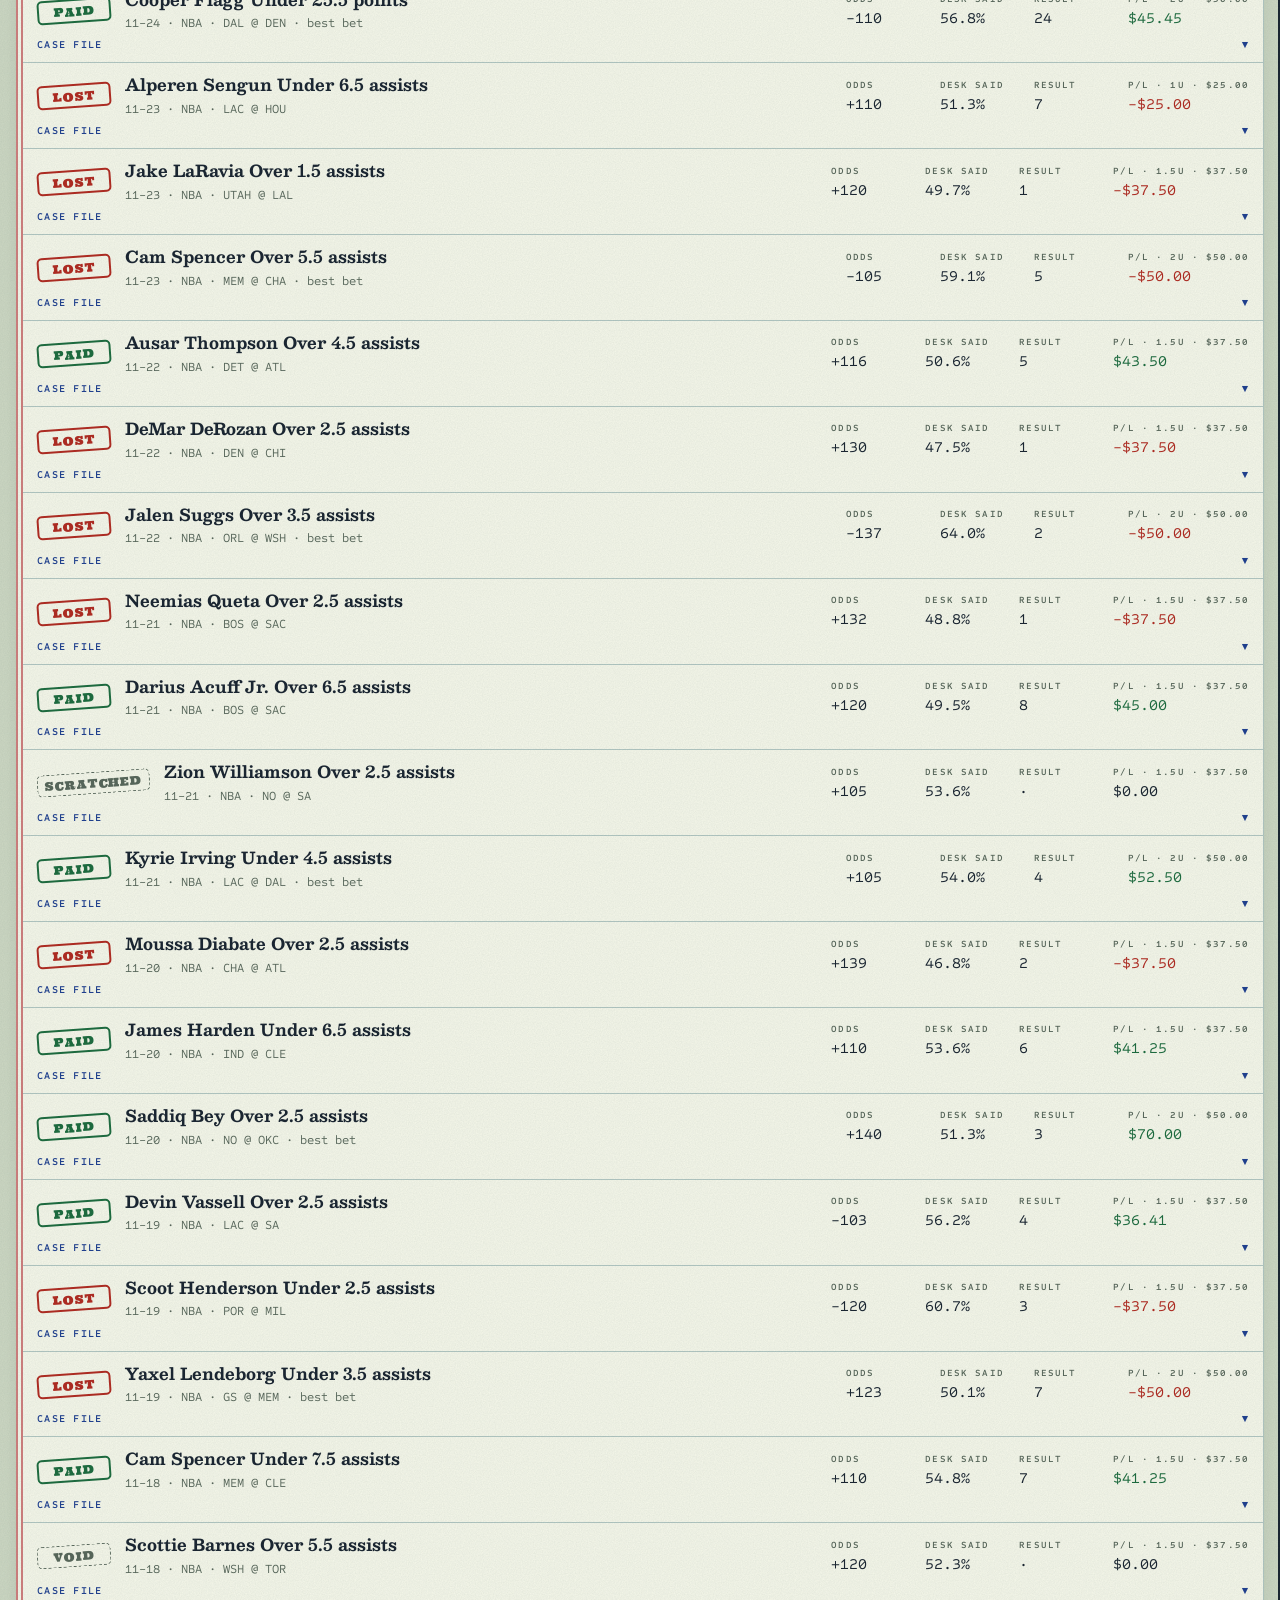
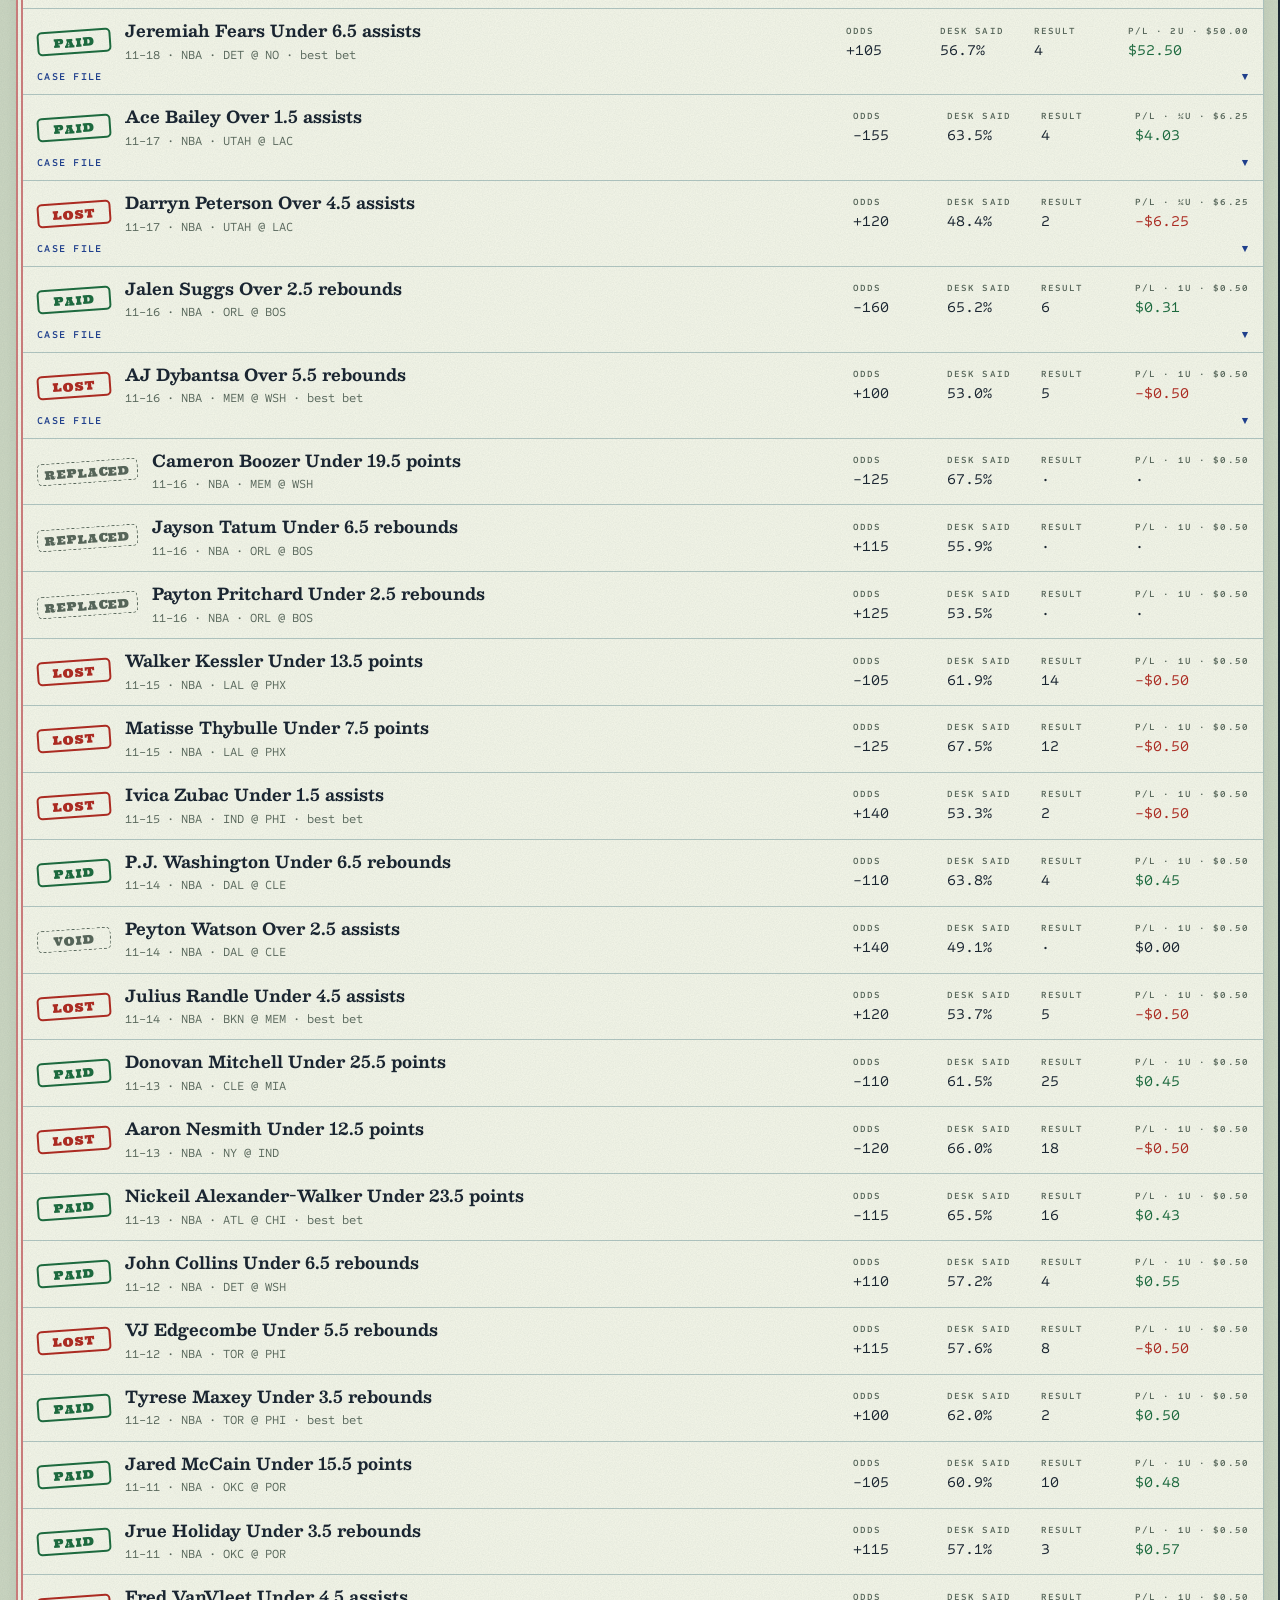
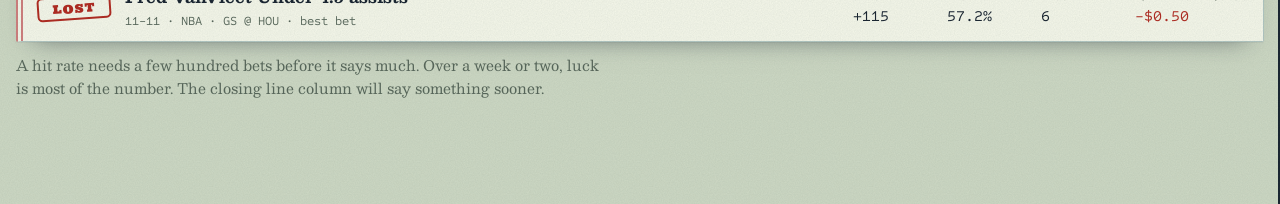
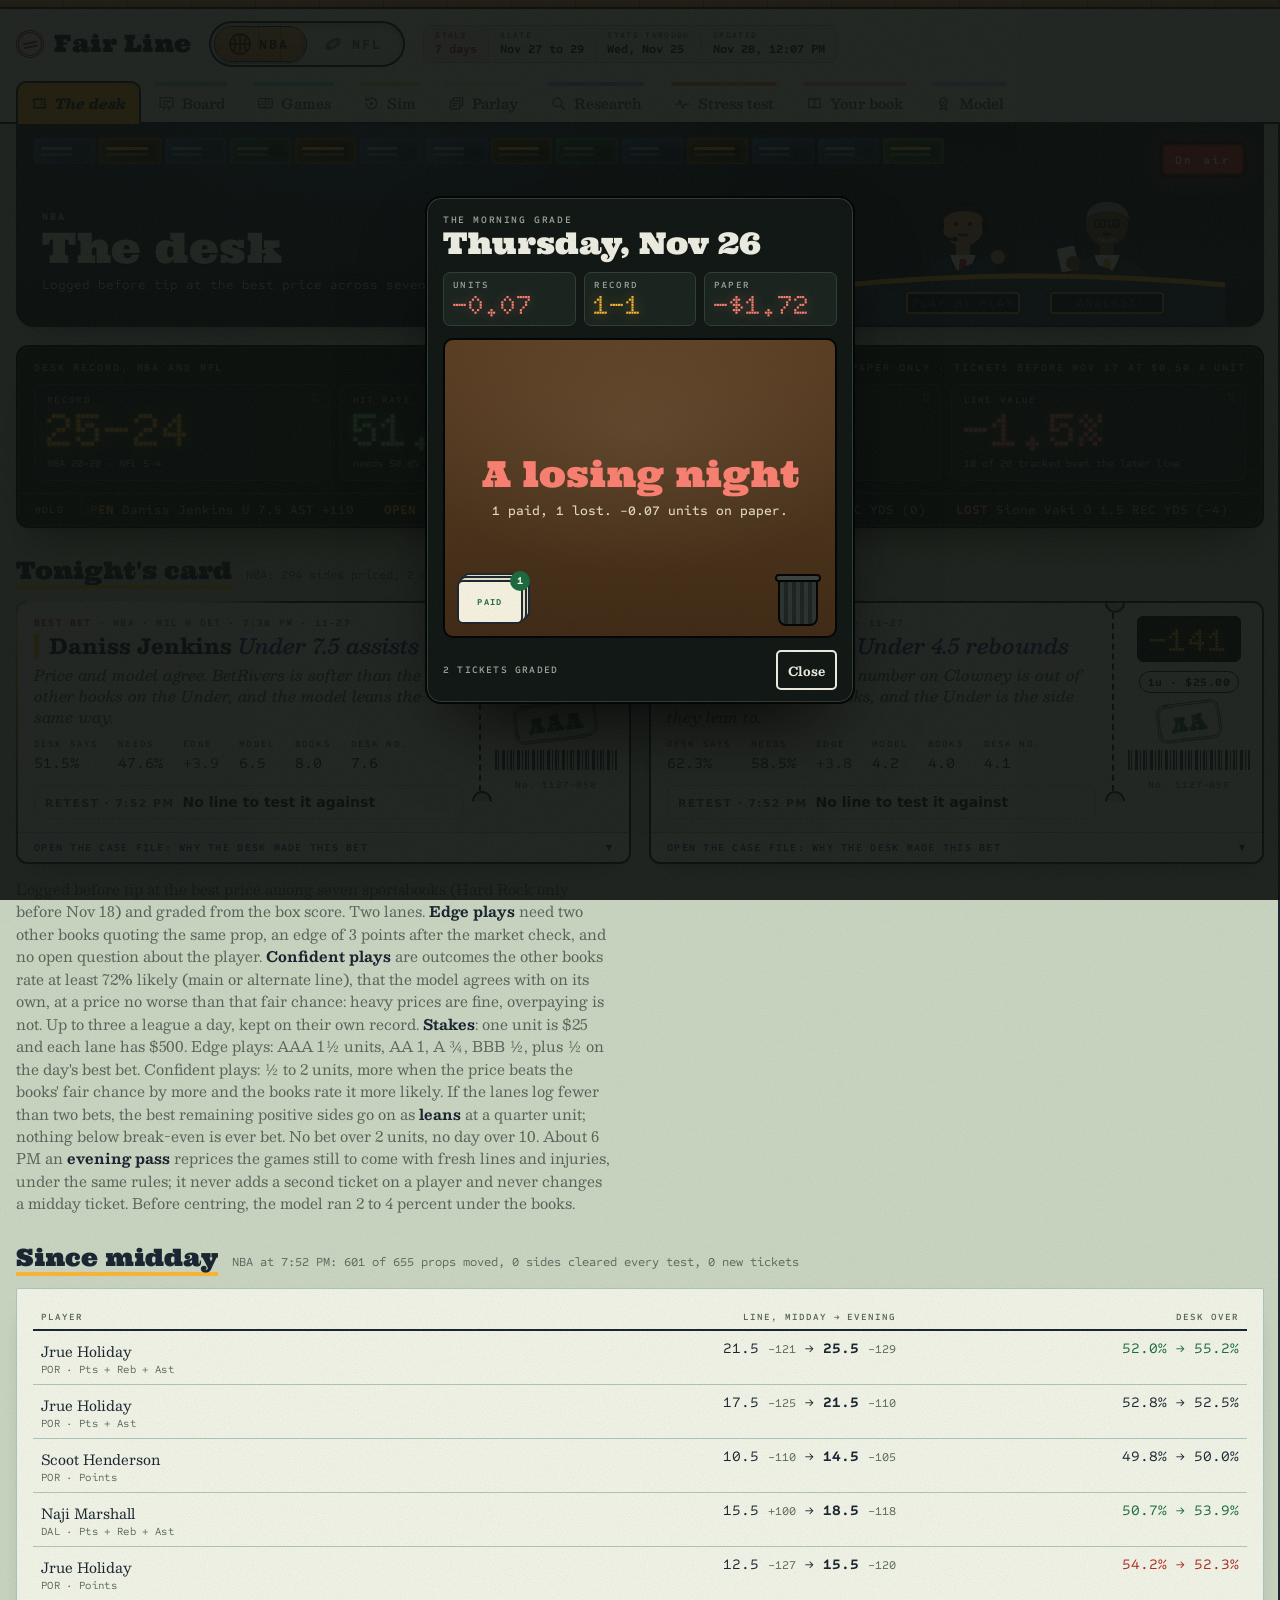
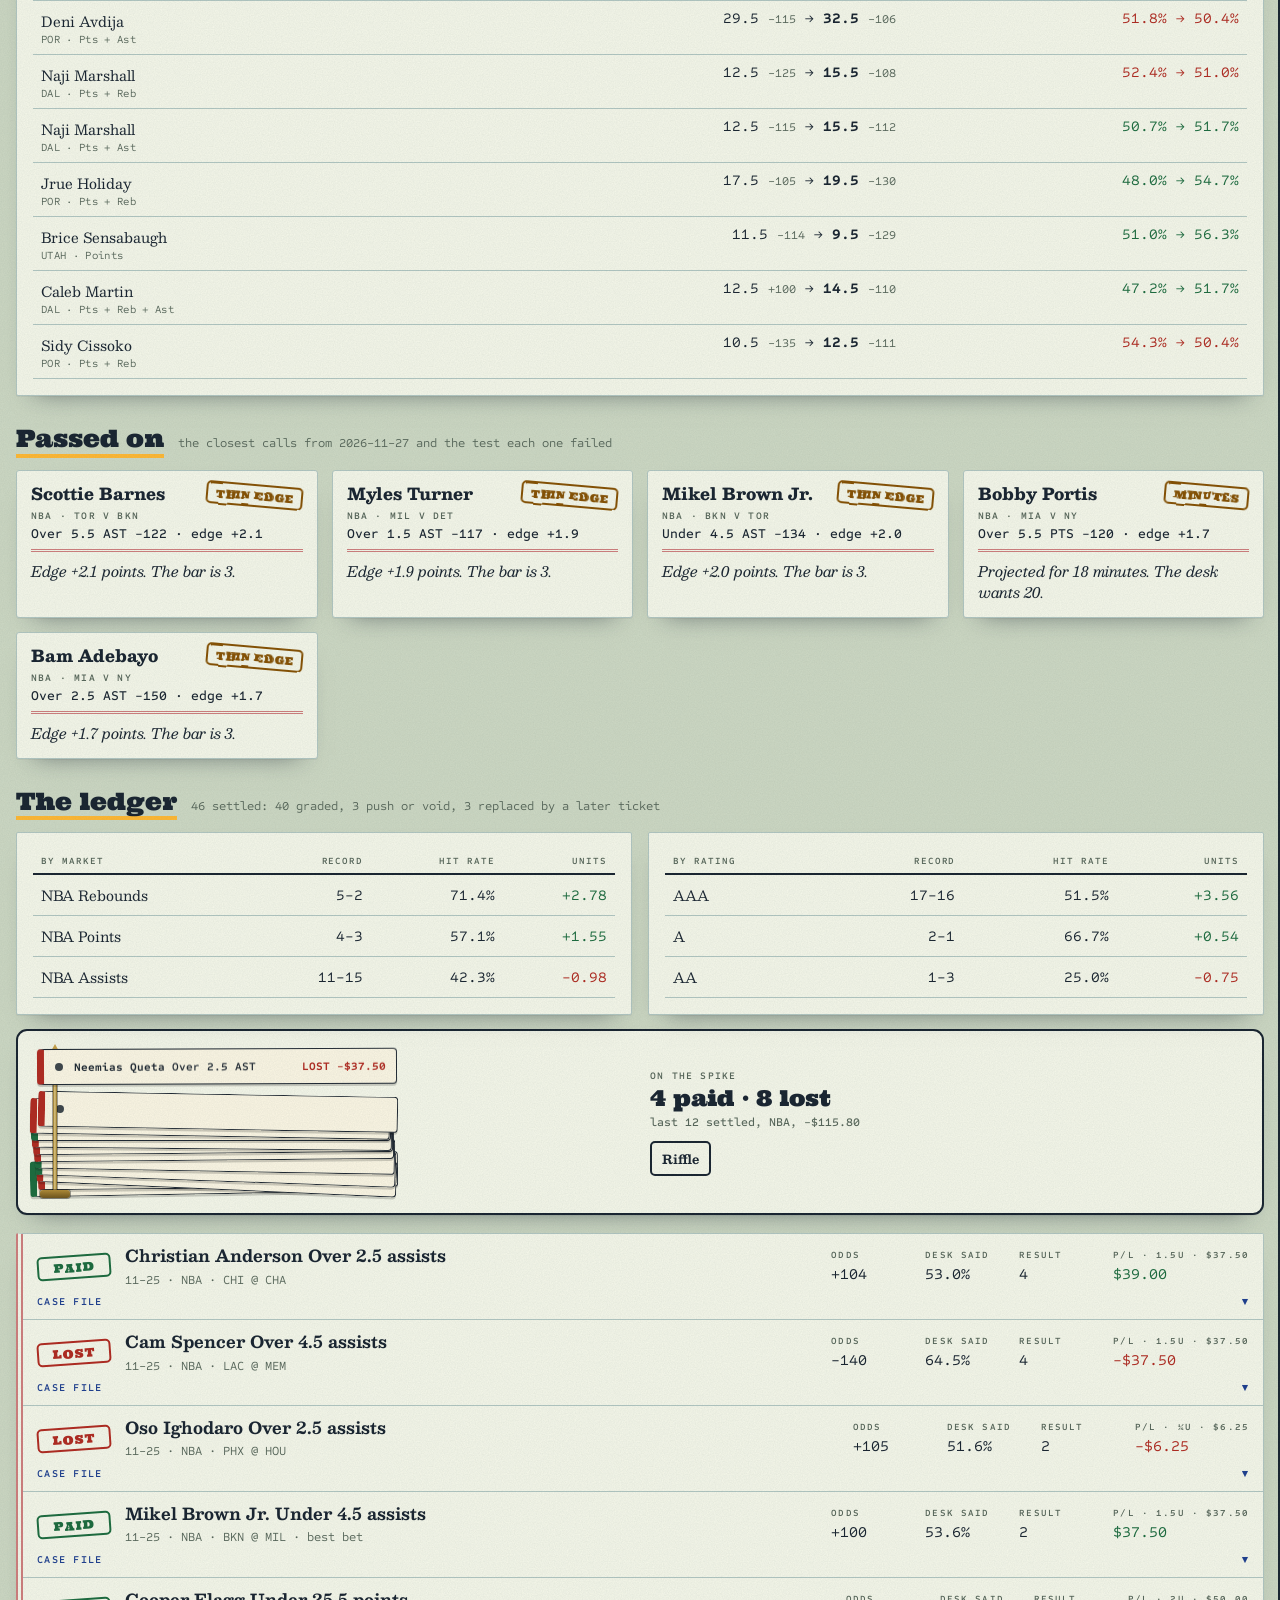
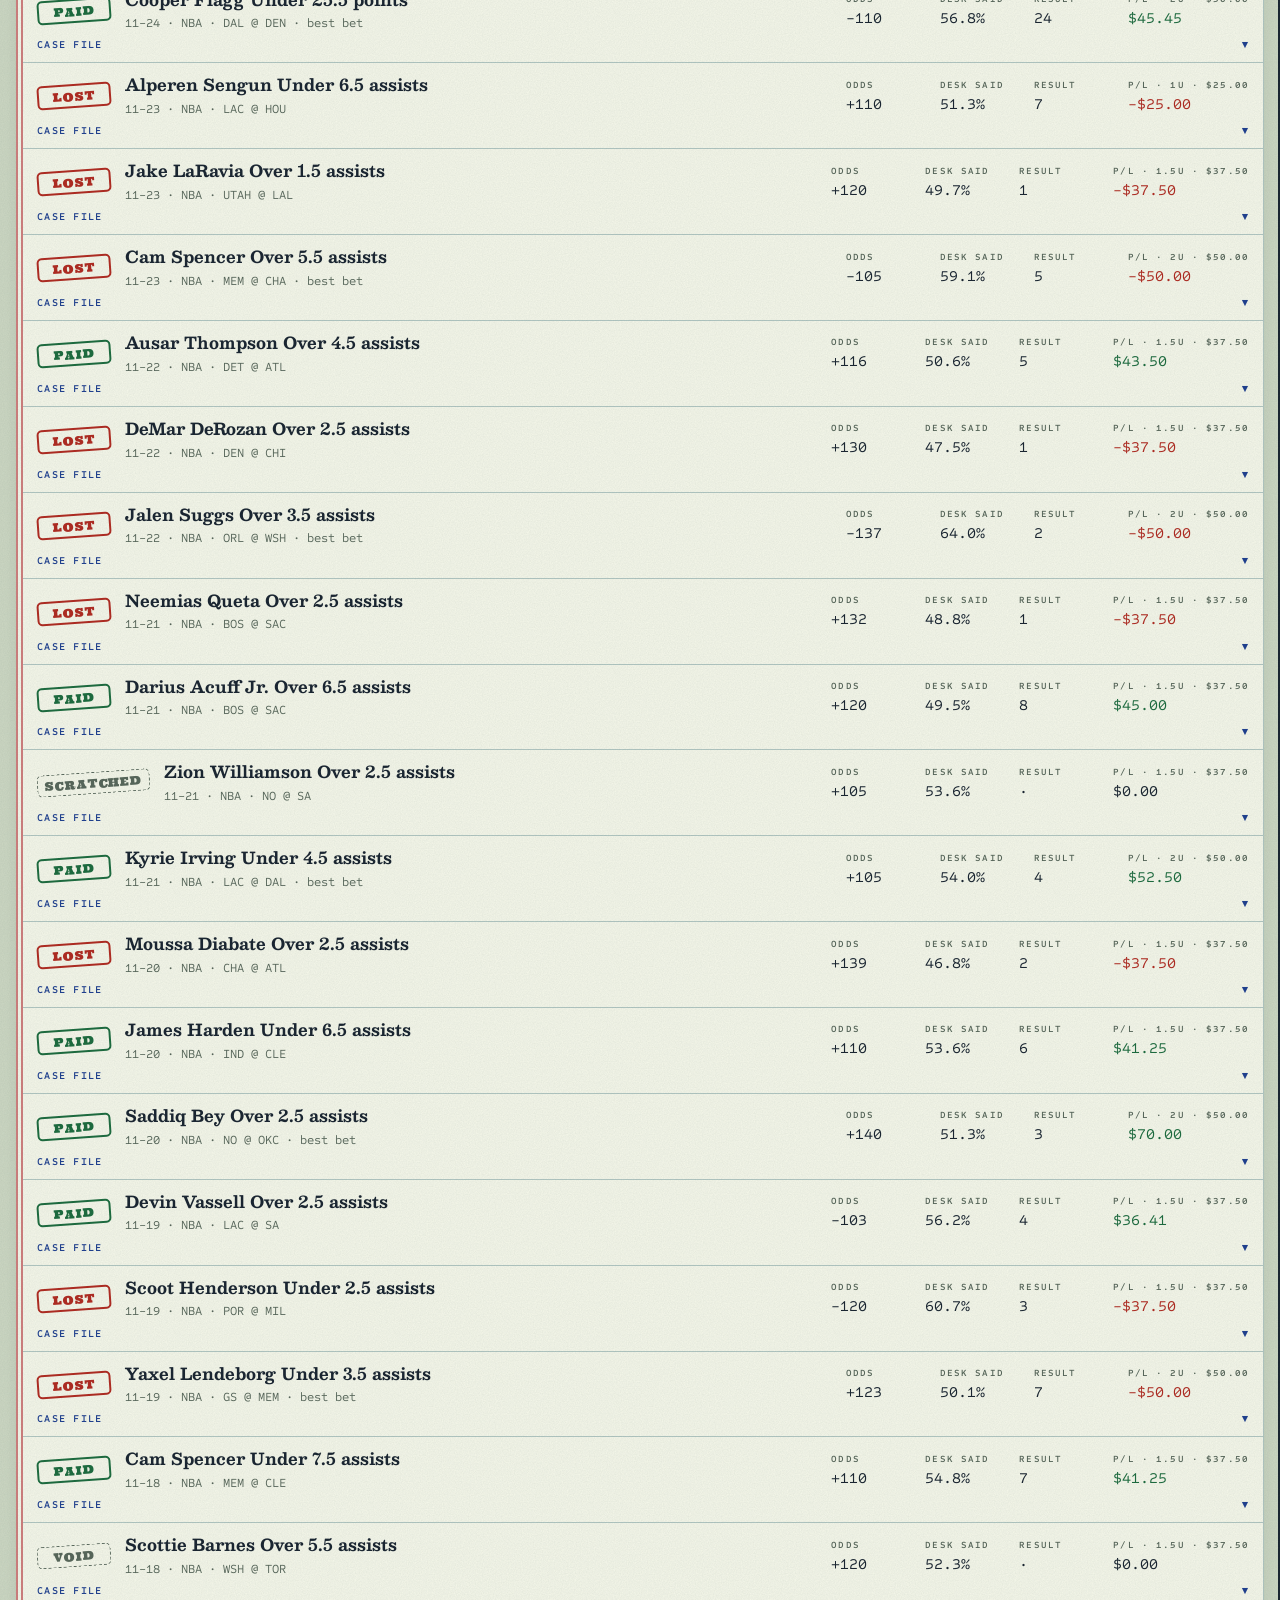
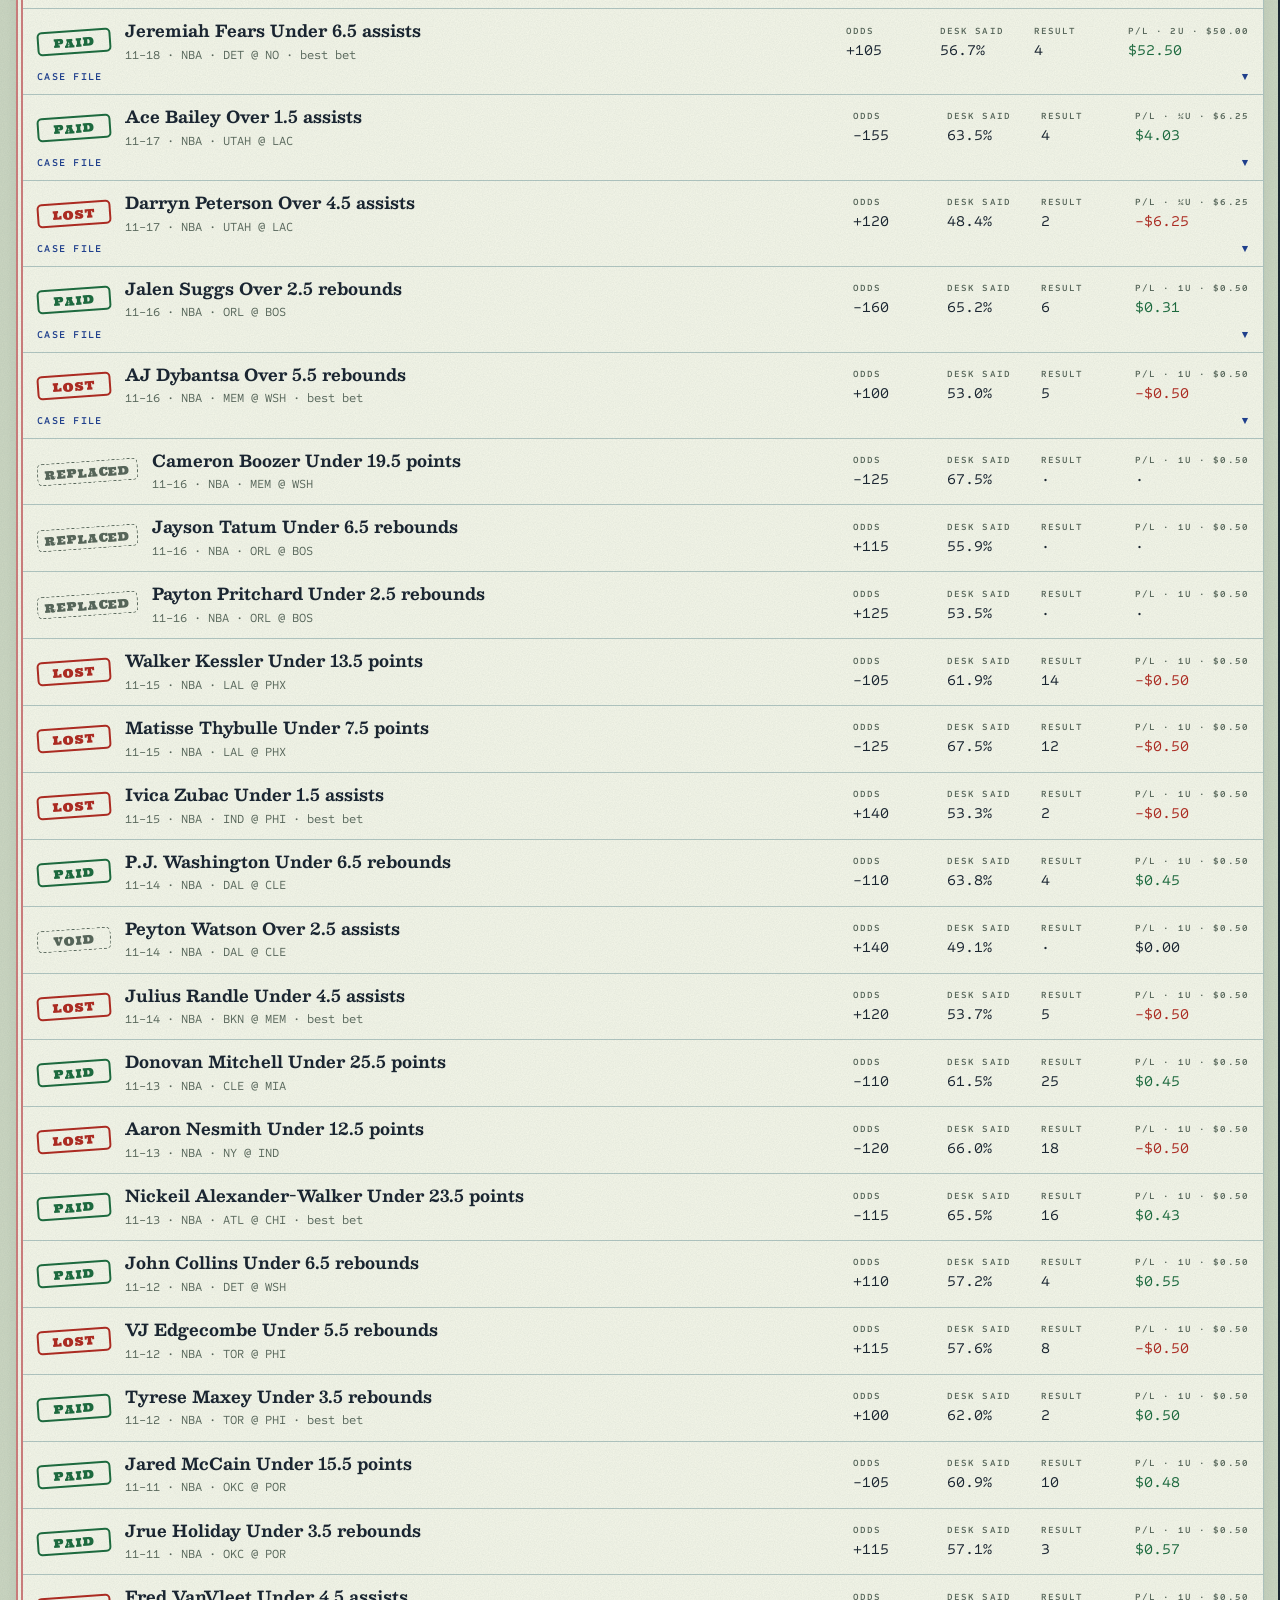
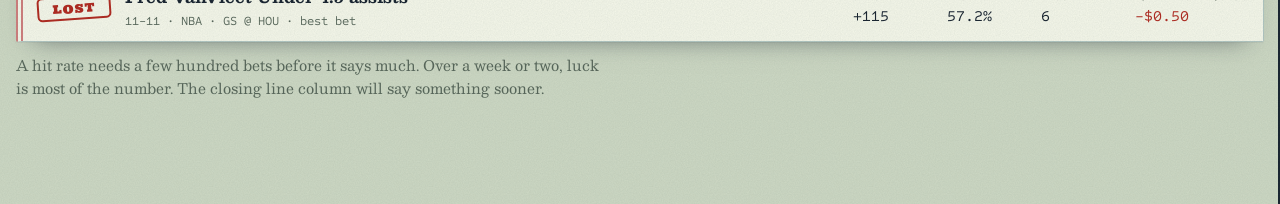
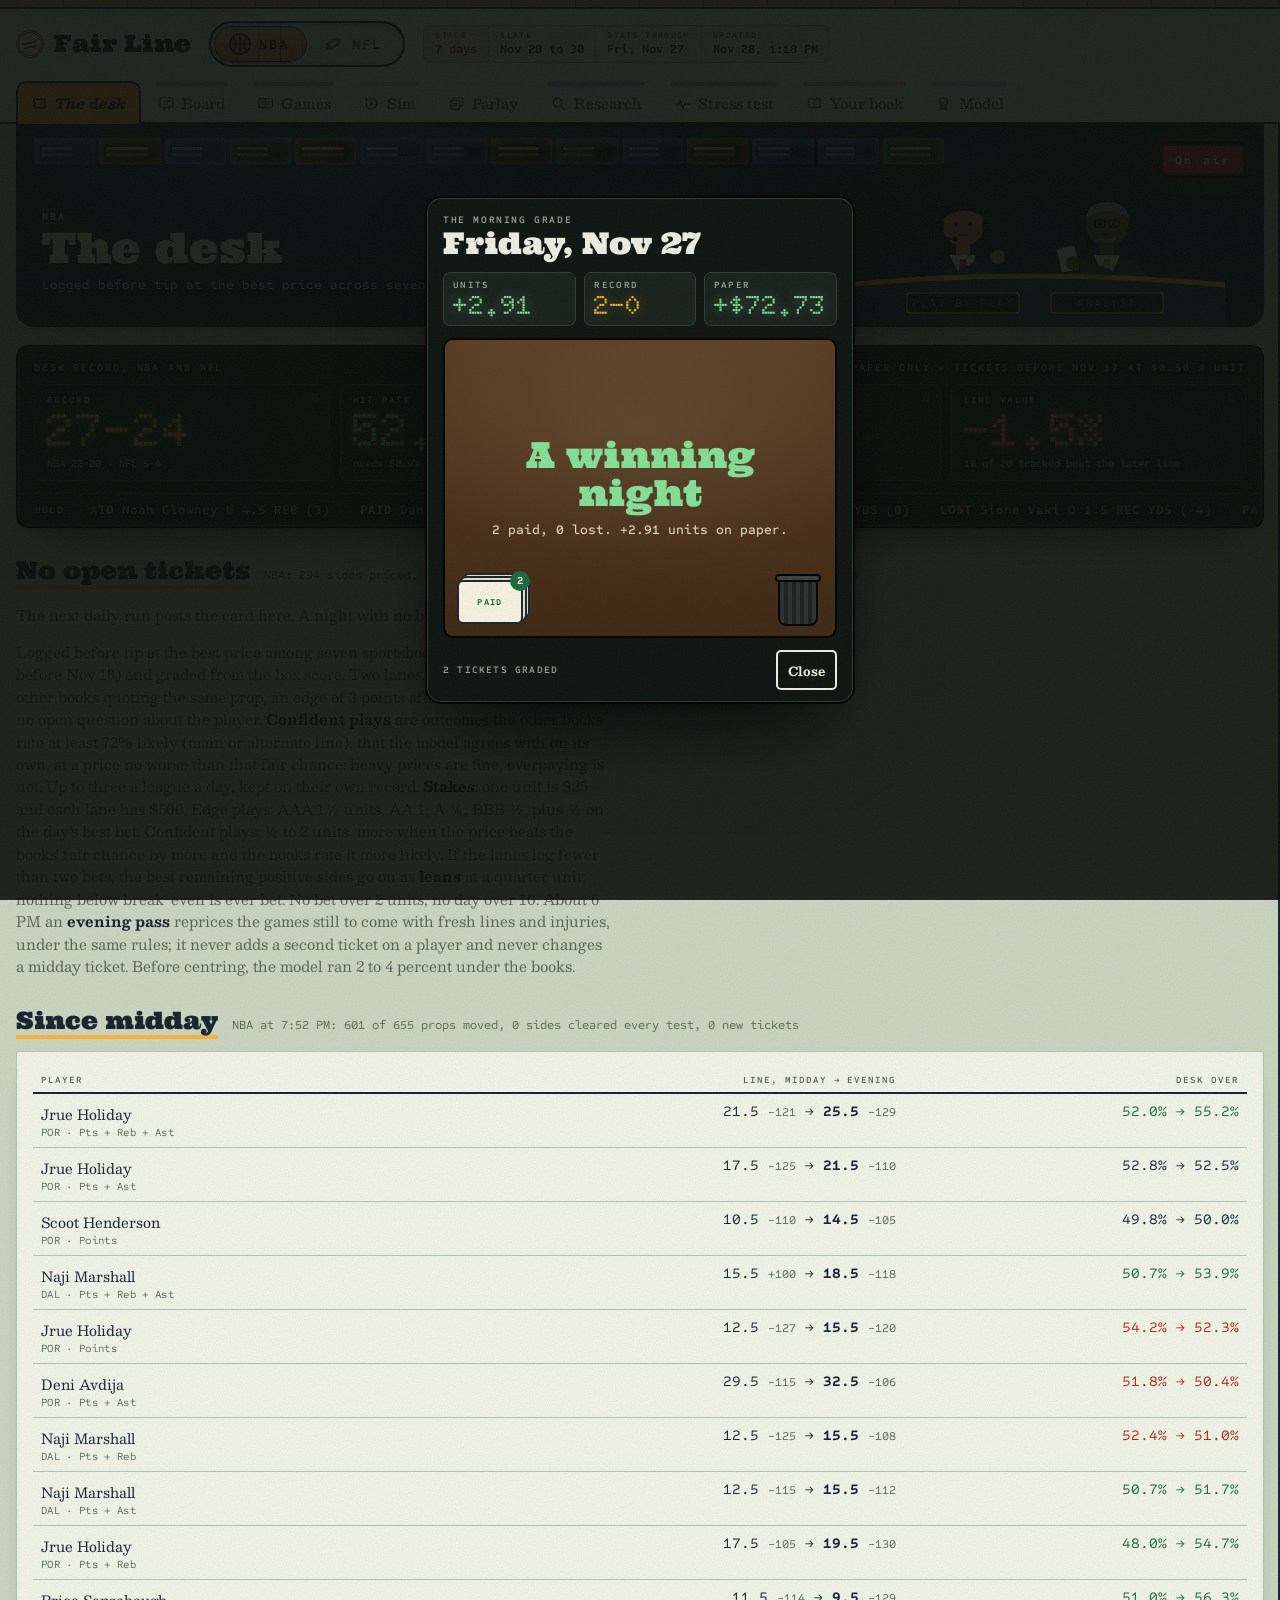
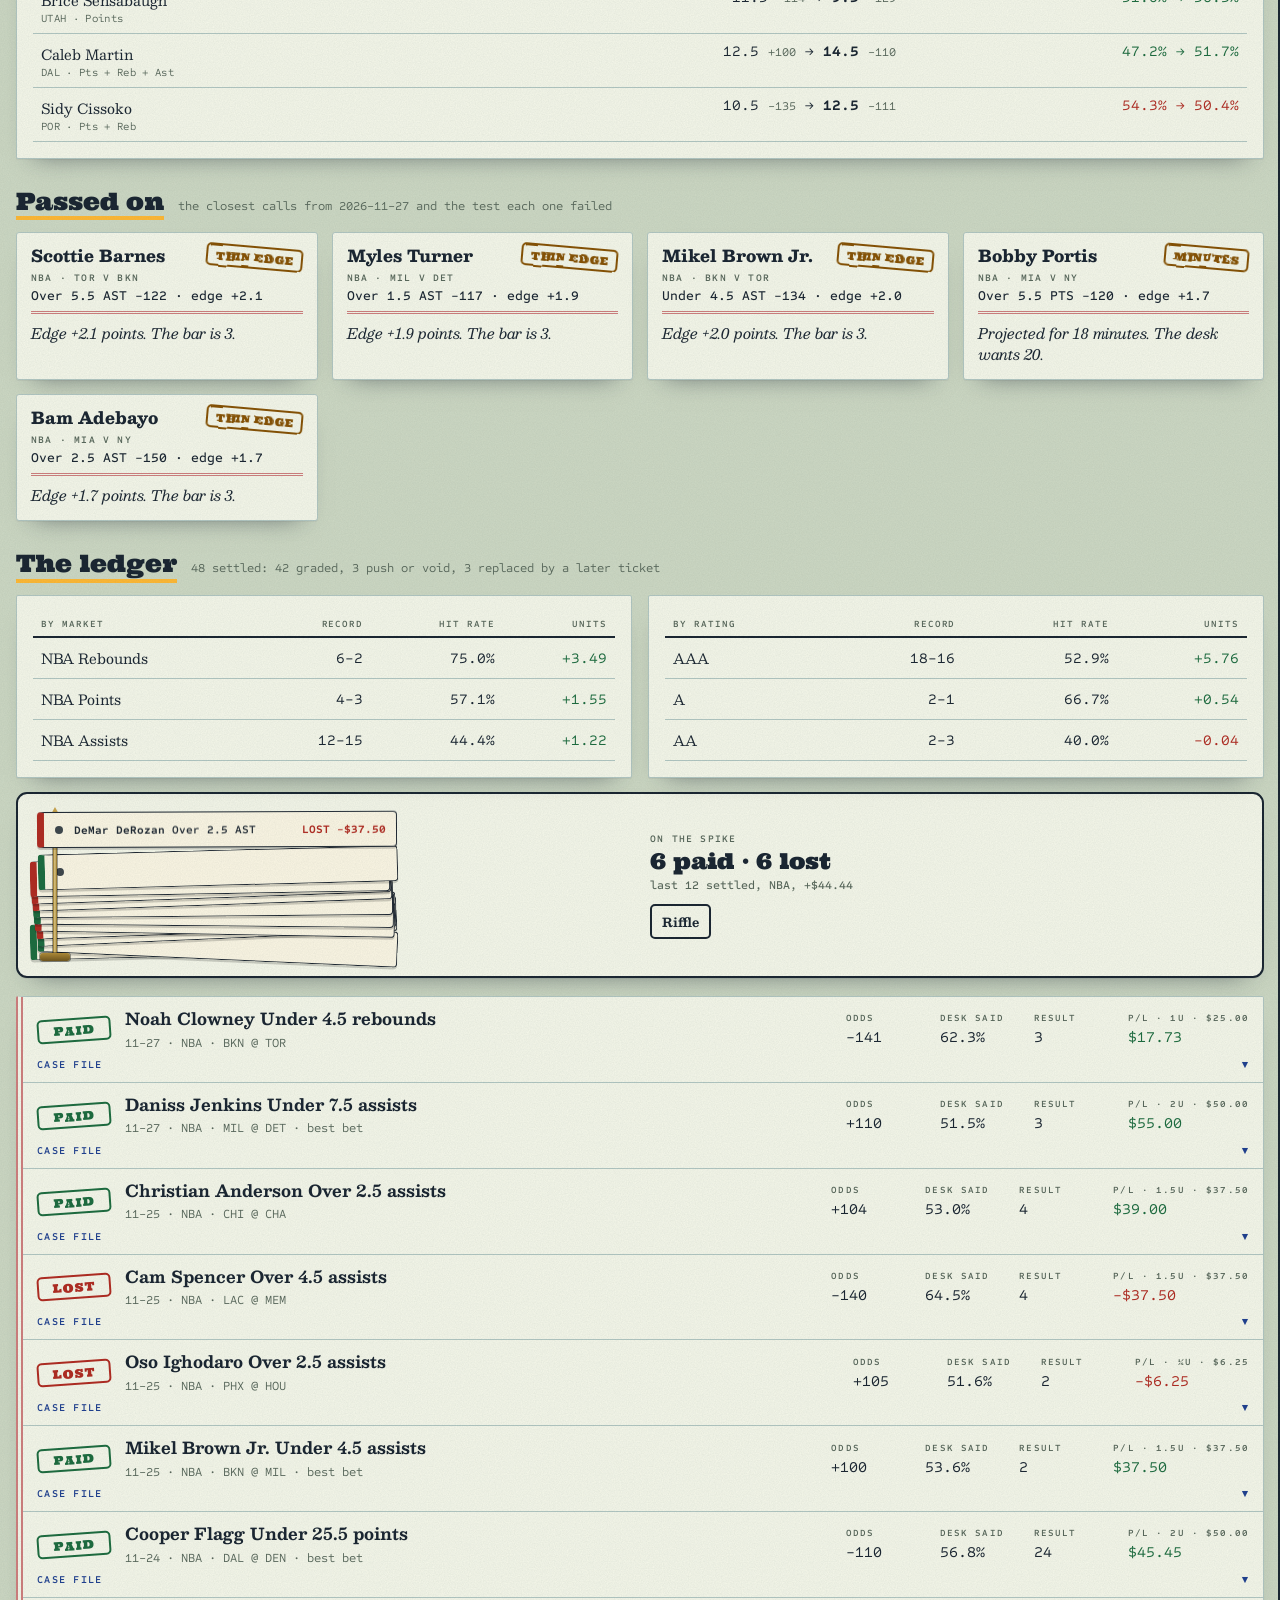
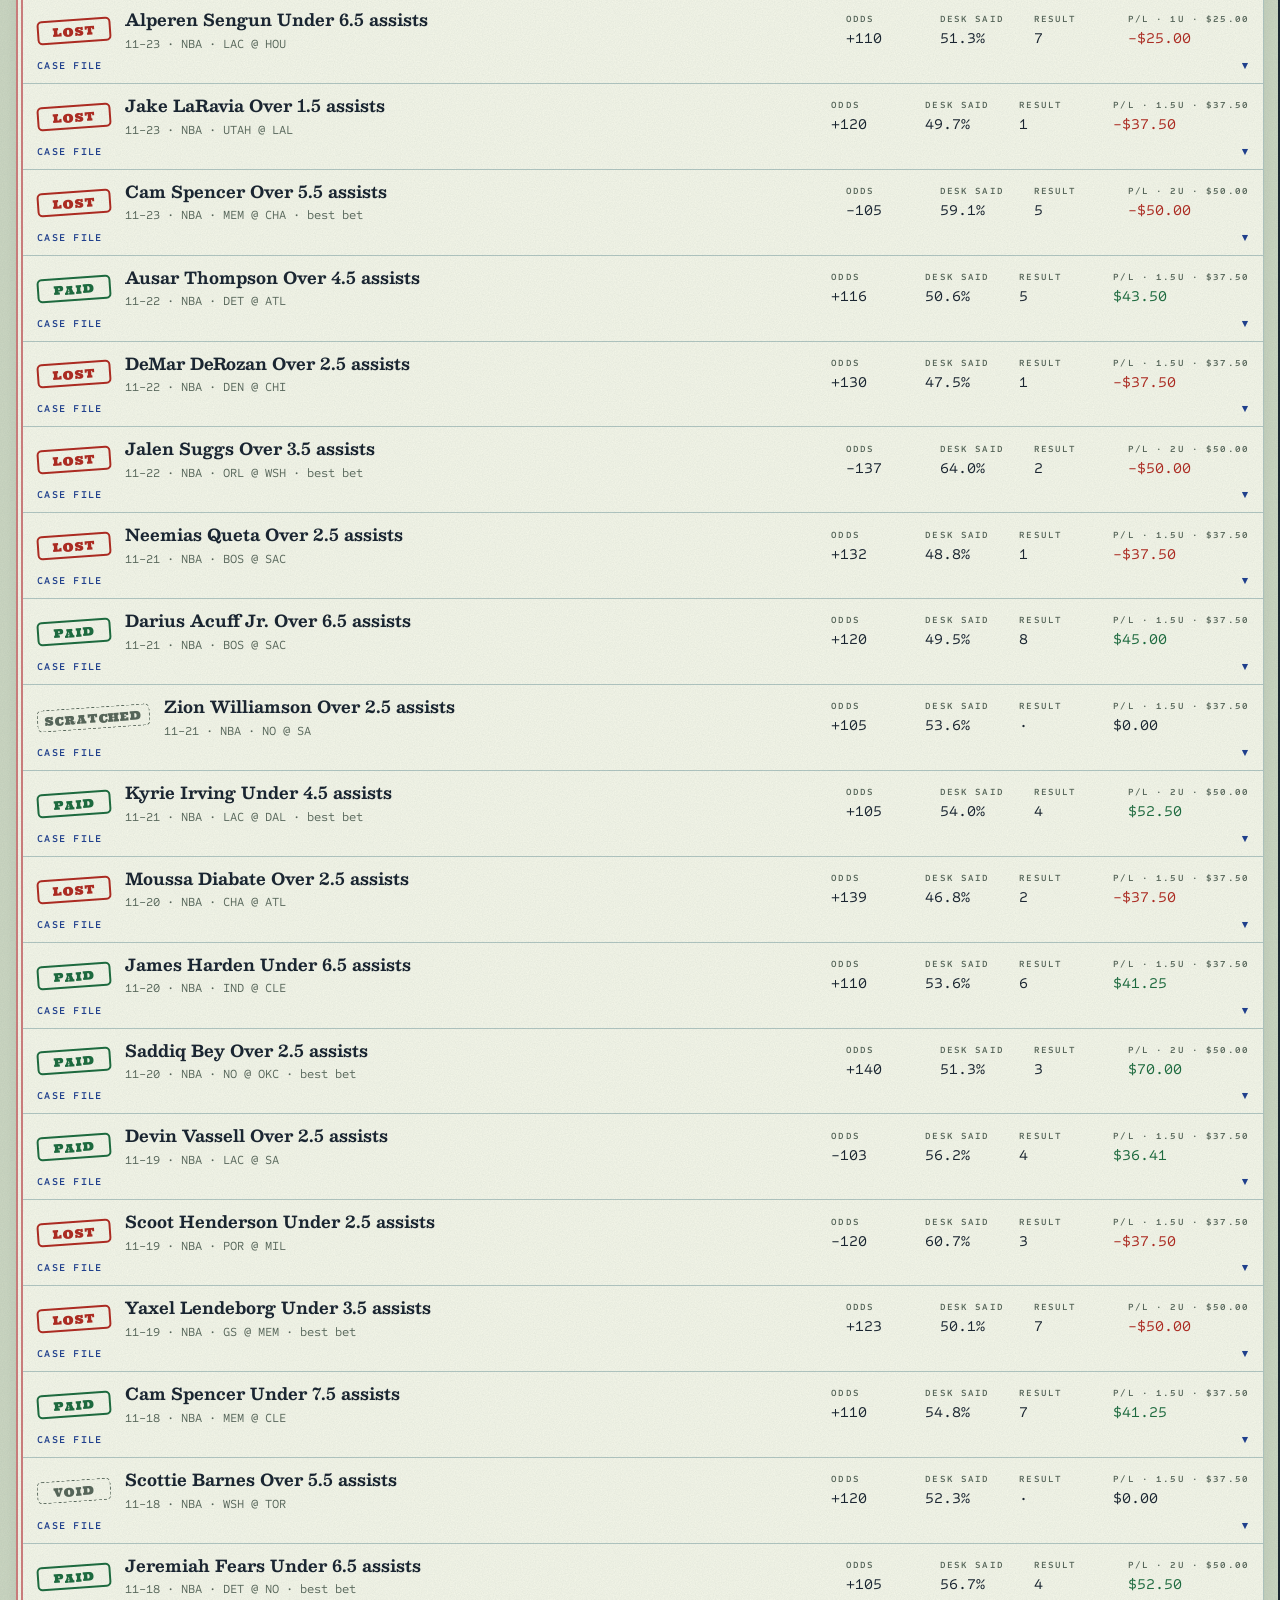
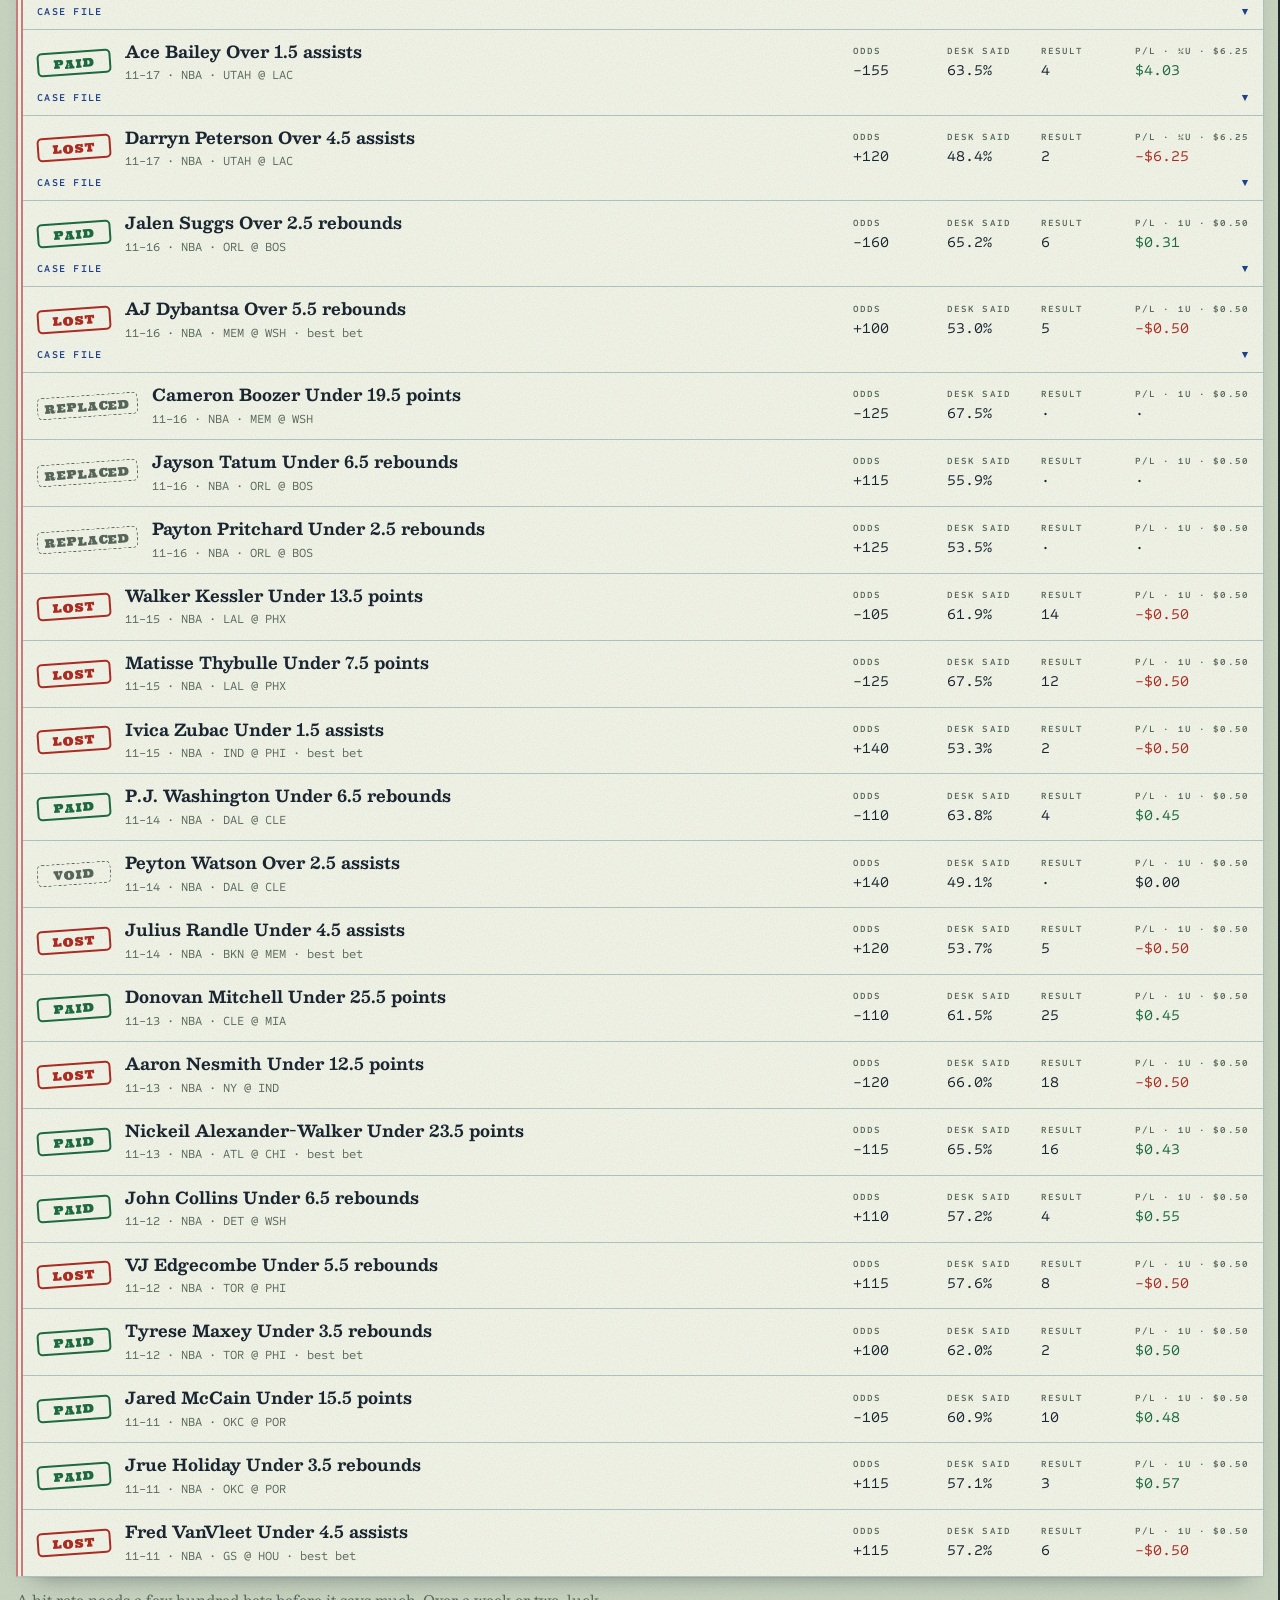
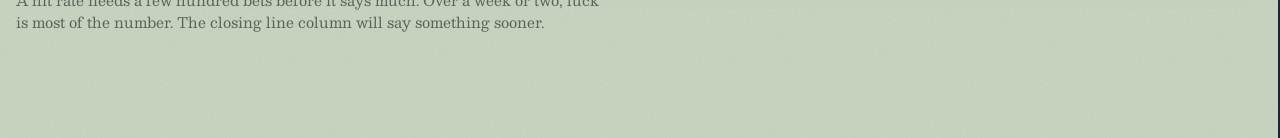
